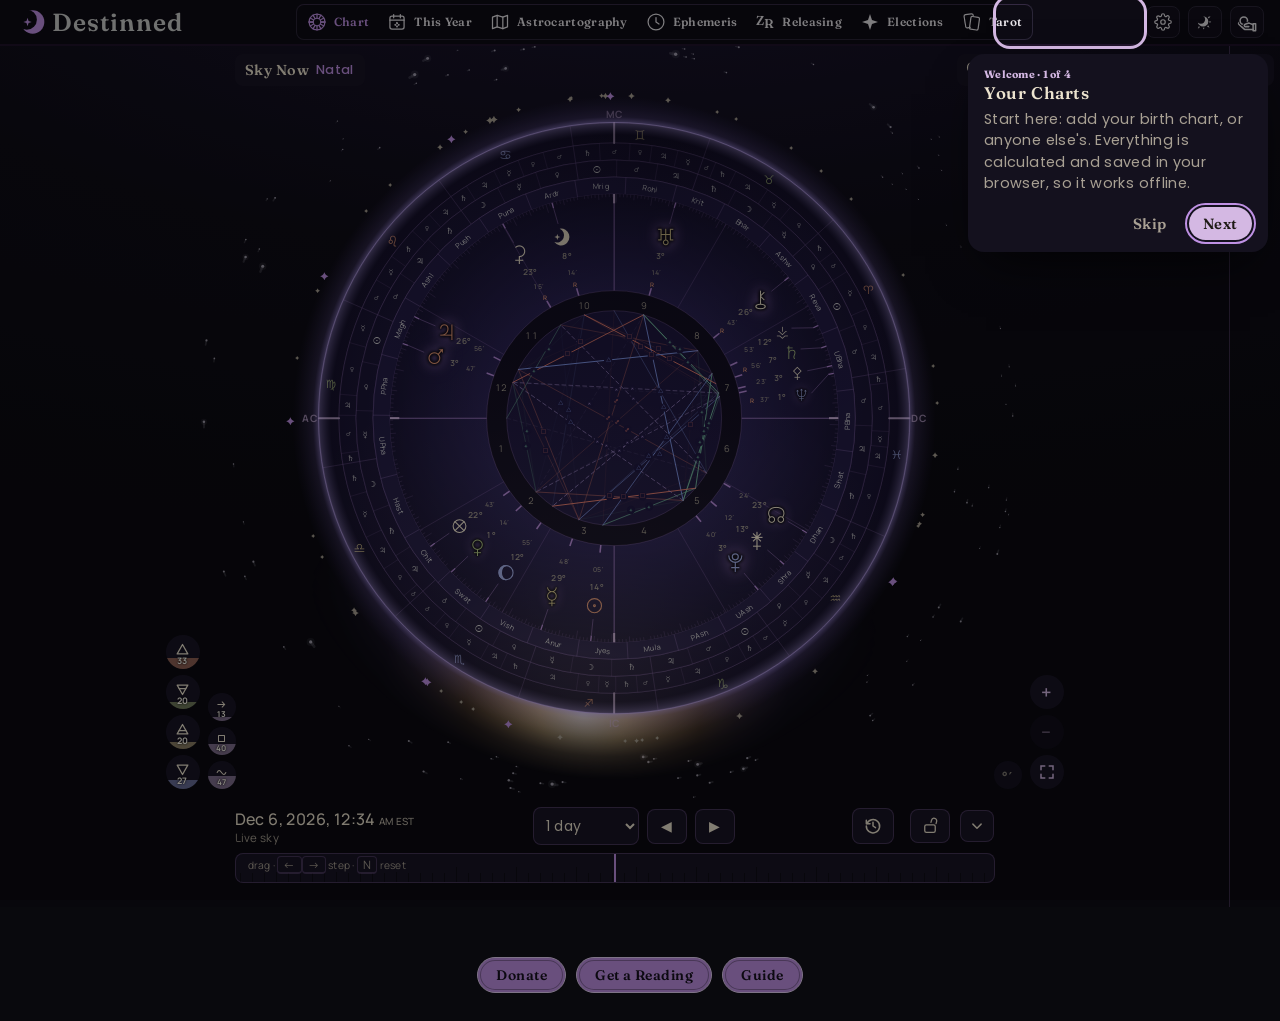
==== index.html @ 6d9aa56d "new new" ====
<!doctype html>
<html lang="en">
<head>
<meta charset="utf-8">
<meta name="viewport" content="width=device-width,initial-scale=1,maximum-scale=1,user-scalable=no,viewport-fit=cover">
<meta name="description" content="Free astrology charts: natal, transits, synastry, returns, astrocartography, ephemeris and Vedic tools, plus personal readings by Dvstin.">
<meta name="robots" content="index,follow,max-image-preview:large">
<link rel="icon" type="image/png" sizes="64x64" href="[data-uri]">
<title>Destinned · The Free Astrology Tool</title>
<script type="application/ld+json">{"@context":"https://schema.org","@graph":[{"@type":"WebSite","@id":"https://destinned.com/#website","url":"https://destinned.com/","name":"Destinned","description":"Free astrology chart software and personal astrology readings."},{"@type":"WebApplication","@id":"https://destinned.com/#app","url":"https://destinned.com/","name":"Destinned","applicationCategory":"LifestyleApplication","operatingSystem":"Any (web browser)","isAccessibleForFree":true,"offers":{"@type":"Offer","price":"0","priceCurrency":"USD"},"description":"Free astrology chart software: natal, transit, synastry, progressed, solar and lunar return, composite and draconic charts; Western, North Indian and South Indian chart styles; astrocartography maps with local space and parans; ephemeris and aspect search; zodiacal releasing; Vedic chara karakas, divisional charts (D1–D60), yogas and doshas; and a tarot spread.","featureList":["Natal, transit, synastry and progressed charts","Solar and lunar returns, composite and draconic charts","Western, North Indian and South Indian chart styles","Astrocartography maps with parans and local space lines","Ephemeris and exact aspect search","Zodiacal releasing timelines","Vedic chara karakas, divisional charts, yogas and doshas","Celtic Cross and Zodiac tarot spreads"]},{"@type":"Person","@id":"https://destinned.com/#dvstin","name":"Dvstin","jobTitle":"Astrologer"},{"@type":"Service","serviceType":"Astrology reading","provider":{"@id":"https://destinned.com/#dvstin"},"name":"Personal astrology readings by Dvstin","url":"https://destinned.com/readings/","description":"Personally written astrology readings, interpreted by hand without AI.","hasOfferCatalog":{"@type":"OfferCatalog","name":"Readings","itemListElement":[{"@type":"Offer","price":"108","priceCurrency":"USD","itemOffered":{"@type":"Service","name":"Natal chart reading","description":"A written reading of your birth chart: temperament and motivations, strengths, relationships, work and direction, and upcoming timing themes."}},{"@type":"Offer","price":"49","priceCurrency":"USD","itemOffered":{"@type":"Service","name":"Astrocartography reading","description":"Where your planetary lines fall around the world and what they mean for places you have lived, are considering or want to visit."}},{"@type":"Offer","price":"49","priceCurrency":"USD","itemOffered":{"@type":"Service","name":"Palmistry reading","description":"A reading of your hands from photos of both palms."}},{"@type":"Offer","price":"19","priceCurrency":"USD","itemOffered":{"@type":"Service","name":"Ask a question","description":"One focused question answered from your chart."}}]}}]}</script>
<link rel="stylesheet" href="fonts/fonts.css">
<link rel="apple-touch-icon" href="icons/apple-touch-icon.png">
<link rel="icon" type="image/png" sizes="192x192" href="icons/favicon-192.png">
<link rel="manifest" href="manifest.webmanifest">
<meta property="og:type" content="website">
<meta property="og:site_name" content="Destinned">
<meta property="og:title" content="Destinned · The Free Astrology Tool">
<meta property="og:description" content="Free astrology charts: natal, transits, synastry, returns, astrocartography, ephemeris and Vedic tools, plus personal readings by Dvstin.">
<meta property="og:image" content="https://destinned.com/og-image.png">
<meta property="og:image:width" content="1200">
<meta property="og:image:height" content="630">
<meta property="og:image:alt" content="Destinned astrology chart wheel">
<meta property="og:url" content="https://destinned.com/">
<meta name="twitter:card" content="summary_large_image">
<meta name="twitter:title" content="Destinned · The Free Astrology Tool">
<meta name="twitter:description" content="Free astrology charts: natal, transits, synastry, returns, astrocartography, ephemeris and Vedic tools, plus personal readings by Dvstin.">
<meta name="twitter:image" content="https://destinned.com/og-image.png">
<link rel="canonical" href="https://destinned.com/">
<link rel="preload" href="fonts/poppins-700.woff" as="font" type="font/woff" crossorigin>
<link rel="preload" href="fonts/manrope.woff" as="font" type="font/woff" crossorigin>
<link rel="preload" href="fonts/fraunces.woff" as="font" type="font/woff" crossorigin>
<link rel="preload" href="fonts/poppins-400.woff" as="font" type="font/woff" crossorigin>
<meta name="theme-color" content="#0d0b14"><script>try{var _s=JSON.parse(localStorage.getItem('orrery.settings')||'{}'),_k=_s.theme,_d=document.documentElement;_k=(_k==='atlaslight'||_k==='paper'||_k==='pastel')?'atlaslight':'atlas';_d.dataset.theme=_k==='atlaslight'?'paper':'orrery';_d.dataset.skin=_k}catch(e){}</script>
<meta name="apple-mobile-web-app-capable" content="yes">
<meta name="mobile-web-app-capable" content="yes">
<meta name="apple-mobile-web-app-status-bar-style" content="black-translucent">
<meta name="apple-mobile-web-app-title" content="Destinned">
<style>
@font-face{font-family:"OrreryGlyph";src:url([data-uri]) format("woff");font-weight:100 900;font-display:block}

/* Layout: app shell — top bar, wheel + time dial on the left, tabbed tables on the right; chart library slides in as a drawer */
/* Palette and type from the earlier Destinned site: charcoal, lilac, plum top bar, starfield; dark only by design */
:root{
  --bg:#242525; --bg-deep:#161616; --panel:#1a1b1b; --raised:#212324; --line:#151616; --fg:#cdcecd; --muted:#a5a7a8; --accent:#bf91e4; --accent-dim:#6c3e8f; --accent-ink:#28282a; --lilac:#d4b8e3;
  --bar:#5e367f; --bar-dark:#4f2e6e; --bar-gradient:linear-gradient(160deg,#4f2e6e,#202121);
  --fire:#f796be; --earth:#9fd393; --air:#8cb3f6; --water:#b28df6; --hard:#ffb4b4; --soft:#9fd8c4; --minor:#d4b8e3; --asp-hard:#ff5c72; --asp-soft:#3fe0b0; --asp-tri:#5ea8ff; --asp-minor:#c99bff; --asp-conj:#ffd36b; --w-zodiac:#241e2e; --w-terms:#2f243e; --w-decans:#292235; --w-naks:#312642; --w-inner:#1b1921; --w-house:#211b29; --w-line:#3a3049; --w-grey:var(--panel); --w-p1:#2f243e; --w-p2:#241d2e; --asp-field:var(--w-grey); --outer-band:#201927; --outer-line:#584275; --outer-fg:#e5cff6; --outer-tick:#cb9deb;
  --display:"Poppins",system-ui,-apple-system,"Segoe UI",sans-serif; --ui:system-ui,-apple-system,"Segoe UI",sans-serif; --mono:"Manrope","Avenir Next","Segoe UI",system-ui,sans-serif;
  --sym:"OrreryGlyph","Segoe UI Symbol","Apple Symbols","Noto Sans Symbols","Noto Sans Symbols 2","DejaVu Sans",sans-serif;
  color-scheme:dark; --wwhite:#fff;
}
*{box-sizing:border-box}
[hidden]{display:none!important}
html,body{height:100%}
.starfield{position:fixed;inset:0;z-index:-1;pointer-events:none;will-change:transform;contain:strict;background-image:radial-gradient(1.2px 1.2px at 12% 18%,rgba(255,255,255,.7),transparent),radial-gradient(1px 1px at 34% 72%,rgba(191,145,228,.7),transparent),radial-gradient(1.5px 1.5px at 58% 28%,rgba(255,255,255,.6),transparent),radial-gradient(1px 1px at 81% 64%,rgba(255,255,255,.5),transparent),radial-gradient(1.2px 1.2px at 92% 12%,rgba(191,145,228,.7),transparent),radial-gradient(1px 1px at 7% 88%,rgba(255,255,255,.5),transparent),radial-gradient(1px 1px at 46% 50%,rgba(255,255,255,.4),transparent),radial-gradient(1px 1px at 8% 11%,rgba(255,255,255,0.46),transparent),radial-gradient(1.6px 1.6px at 76% 9%,rgba(191,145,228,0.34),transparent),radial-gradient(1.1px 1.1px at 57% 55%,rgba(255,255,255,0.31),transparent),radial-gradient(0.8px 0.8px at 56% 9%,rgba(255,255,255,0.34),transparent),radial-gradient(1.6px 1.6px at 30% 82%,rgba(191,145,228,0.35),transparent),radial-gradient(1.3px 1.3px at 75% 76%,rgba(191,145,228,0.68),transparent),radial-gradient(1px 1px at 7% 73%,rgba(255,255,255,0.69),transparent),radial-gradient(1.6px 1.6px at 20% 71%,rgba(255,255,255,0.42),transparent),radial-gradient(0.8px 0.8px at 89% 25%,rgba(191,145,228,0.42),transparent),radial-gradient(0.8px 0.8px at 26% 49%,rgba(191,145,228,0.53),transparent),radial-gradient(0.8px 0.8px at 74% 9%,rgba(191,145,228,0.58),transparent),radial-gradient(1.1px 1.1px at 70% 56%,rgba(255,255,255,0.5),transparent),radial-gradient(1.6px 1.6px at 60% 48%,rgba(255,255,255,0.49),transparent),radial-gradient(1px 1px at 91% 33%,rgba(255,255,255,0.62),transparent),radial-gradient(0.8px 0.8px at 65% 45%,rgba(191,145,228,0.42),transparent),radial-gradient(1.3px 1.3px at 11% 17%,rgba(191,145,228,0.42),transparent),radial-gradient(1.1px 1.1px at 45% 21%,rgba(191,145,228,0.37),transparent),radial-gradient(1px 1px at 87% 11%,rgba(191,145,228,0.32),transparent);
  background-size:420px 420px,420px 420px,420px 420px,420px 420px,420px 420px,420px 420px,610px 610px,350px 350px,470px 470px,530px 530px,690px 690px,770px 770px,350px 350px,470px 470px,530px 530px,690px 690px,770px 770px,350px 350px,470px 470px,530px 530px,690px 690px,770px 770px,350px 350px,470px 470px,530px 530px}
body{background-color:var(--bg);color:var(--fg);font:400 14px/1.5 var(--ui);margin:0;}
button,select,input{font:inherit;color:inherit}
button{cursor:pointer}
:focus-visible{outline:2px solid var(--accent);outline-offset:2px}
.sym{font-family:var(--sym);font-variant-emoji:text}
.mono{font-family:var(--mono);font-variant-numeric:tabular-nums}
.muted{color:var(--muted)}

/* top bar */
.top{position:sticky;top:env(safe-area-inset-top,0px);z-index:20;display:flex;align-items:center;gap:8px;flex-wrap:wrap;padding:10px 16px;background:var(--bar-gradient);border-bottom:0;color:#e6e3e8}
.top .chip,.top .iconbtn,.top .seg{background:rgba(0,0,0,.18);border:0}
.top .seg{gap:2px;padding:2px}
.top .seg button{border-right:0;border-radius:6px}
#wheel text,.mono,td,.when,.zd{font-variant-numeric:tabular-nums lining-nums}
.top .seg button{color:#e6e3e8;border-right-color:rgba(255,255,255,.18);font-family:var(--display);font-weight:600;font-size:.74rem;letter-spacing:.03em;padding:7px 8px}
.top .seg button[aria-pressed="true"]{background:var(--lilac);color:var(--accent-ink)}
.top .note{color:#e6e3e8;opacity:.8}
.brand{font:800 1.3rem var(--display);letter-spacing:.06em;text-transform:uppercase;color:#cdcecd;margin-right:6px;display:flex;align-items:center;gap:9px}
.brand svg{width:31px;height:28px;flex:none}
.chip{display:inline-flex;align-items:center;gap:8px;border:1px solid var(--line);background:var(--raised);border-radius:8px;padding:7px 12px;max-width:100%}
.chip strong{white-space:nowrap;overflow:hidden;text-overflow:ellipsis;max-width:16ch}
.seg{display:flex;flex-wrap:nowrap;overflow-x:auto;max-width:100%;border:1px solid var(--line);border-radius:8px}
.seg button{white-space:nowrap;flex:none;background:transparent;border:0;padding:7px 9px;color:var(--muted);border-right:1px solid var(--line)}
.seg button:last-child{border-right:0}
.seg button[aria-pressed="true"]{background:var(--accent);color:var(--accent-ink);font-weight:600}
.top .grow{flex:1}
.iconbtn{background:transparent;border:1px solid var(--line);border-radius:8px;padding:7px 10px;color:var(--fg)}
.iconbtn:hover,.chip:hover{border-color:var(--muted)}
select.inline{background:var(--raised);border:1px solid var(--line);border-radius:8px;padding:7px 8px}

/* main */
.main{display:grid;grid-template-columns:minmax(0,1.15fr) minmax(0,1fr);gap:0;min-height:calc(100% - 60px)}
.stage{background:rgba(26,27,28,.35);padding:16px;display:grid;gap:12px;align-content:start;border-right:1px solid var(--line);min-width:0}
.wheelwrap{width:100%;max-width:760px;margin-inline:auto;aspect-ratio:1;position:relative}
#wheel{width:100%;height:100%;display:block;touch-action:pan-y}
#wheel.zoomed{touch-action:none;cursor:grab}#wheel.panning{cursor:grabbing}
.wzoom{position:absolute;right:4px;bottom:4px;display:flex;flex-direction:column;gap:6px;z-index:2}
.wzoom button{width:34px;height:34px;border-radius:50%;border:0;background:var(--w-p1);color:var(--lilac,#d4b8e3);font:600 1.15rem/1 var(--mono);display:grid;place-items:center;cursor:pointer;backdrop-filter:blur(4px);box-shadow:0 2px 8px rgba(0,0,0,.35)}
.wzoom button:hover{filter:brightness(1.25);color:#fff}
@media (max-width:860px){.wzoom button{width:40px;height:40px;font-size:1.3rem}}
.dial{max-width:760px;width:100%;margin-inline:auto;display:grid;gap:8px}
.dial-top{display:flex;align-items:center;gap:8px;flex-wrap:wrap}
.when{font:500 1rem var(--mono);margin-right:auto}
.when small{display:block;font:.72rem var(--mono);color:var(--muted)}
.jog{position:relative;height:48px;border:1px solid var(--line);border-radius:8px;background:var(--raised);overflow:hidden;cursor:ew-resize;touch-action:none;user-select:none}
.jog .ticks{position:absolute;inset:0 -200px;background:repeating-linear-gradient(90deg,color-mix(in srgb,var(--muted-line,var(--muted)) 45%,transparent) 0 1px,transparent 1px 12px),repeating-linear-gradient(90deg,var(--muted) 0 1px,transparent 1px 60px);background-size:auto 26%,auto 46%;background-repeat:repeat-x;background-position:0 100%,0 100%}
.jog::after{content:"";position:absolute;left:50%;top:0;bottom:0;width:2px;background:var(--accent);transform:translateX(-1px)}
.jog .hint{position:absolute;left:8px;top:5px;line-height:1.3;padding:0 4px;border-radius:4px;background:var(--raised);font:.7rem var(--mono);color:var(--muted);pointer-events:none}
.badge{font:500 .7rem var(--mono);letter-spacing:.06em;text-transform:uppercase;border:1px solid var(--accent);color:var(--accent);padding:2px 8px;border-radius:999px}
.note{font-size:.82rem;color:var(--muted)}

/* side panel */
.side{display:grid;grid-template-rows:auto 1fr;min-width:0}
.tabs{display:flex;gap:2px;padding:10px 16px 0;border-bottom:1px solid var(--line);overflow-x:auto}
.tabs button{font-family:var(--display);font-size:.78rem;letter-spacing:.06em;text-transform:uppercase;background:none;border:0;border-bottom:2px solid transparent;padding:8px 12px;color:var(--muted);font-weight:600;white-space:nowrap}
.tabs button[aria-selected="true"]{color:var(--fg);border-bottom-color:var(--accent)}
.pane{padding:16px;overflow:auto;min-width:0}
table{border-collapse:collapse;width:100%}
th{font:600 .7rem var(--ui);letter-spacing:.08em;text-transform:uppercase;color:var(--muted);text-align:left;padding:6px 8px;border-bottom:1px solid var(--line)}
td{padding:6px 8px;border-bottom:1px solid color-mix(in srgb,var(--line) 60%,transparent);font-variant-numeric:tabular-nums;white-space:nowrap}
td.g{font-family:var(--sym);font-size:1.1rem;width:1.8em;text-align:center}
.tblwrap{overflow-x:auto}
.rx{color:var(--fire);font-family:var(--mono);font-size:.8rem}
.dig{font:.72rem var(--mono);padding:1px 6px;border-radius:4px;border:1px solid var(--line)}
.dig.dom,.dig.exalt{color:var(--soft);border-color:var(--soft)}
.dig.det,.dig.fall{color:var(--hard);border-color:var(--hard)}
h3.sub{font:600 .72rem var(--display);letter-spacing:.14em;text-transform:uppercase;color:var(--accent);margin:18px 0 8px}
h3.sub:first-child{margin-top:0}
.grid{border-collapse:separate;border-spacing:2px;width:auto}
.grid td,.grid th{border:0;padding:0;width:34px;height:34px;text-align:center;vertical-align:middle;font-size:.95rem}
.grid th{font-family:var(--sym);font-size:1.05rem;text-transform:none;letter-spacing:0;color:var(--fg)}
.grid td.cell{background:var(--raised);border-radius:4px;line-height:1;box-shadow:inset 0 0 0 1px color-mix(in srgb,var(--line) 70%,transparent)}
.grid td.gc,.grid td.diag{box-shadow:inset 0 0 0 1px color-mix(in srgb,var(--line) 55%,transparent);border-radius:4px}
.grid td.cell span{display:block;font-family:var(--sym)}
.grid td.cell small{display:block;font:.58rem var(--mono);color:var(--muted);margin-top:2px}
.grid td.diag{font-family:var(--sym);color:var(--muted)}
.hard{color:var(--asp-hard)} .soft{color:var(--asp-soft)} .tri{color:var(--asp-tri)} .minr{color:var(--asp-minor)} .conj{color:var(--asp-conj)}

/* ZR */
.zr{display:grid;gap:4px}
.zrow{display:grid;grid-template-columns:2.2em 1fr auto;gap:10px;align-items:center;padding:7px 10px;border-radius:6px;border:1px solid transparent;background:none;text-align:left;width:100%}
.zrow:hover{border-color:var(--line)}
.zrow.now{border-color:var(--accent);background:color-mix(in srgb,var(--accent) 9%,transparent)}
.zrow .zs{font-family:var(--sym);font-size:1.2rem;text-align:center}
.zrow .zd{font:.8rem var(--mono);color:var(--muted)}
.pk{font:.68rem var(--mono);letter-spacing:.06em;text-transform:uppercase;padding:1px 6px;border-radius:4px;margin-left:6px}
.pk.major{background:var(--accent);color:var(--accent-ink)} .pk.minor{border:1px solid var(--accent);color:var(--accent)}
.pk.lb{border:1px solid var(--hard);color:var(--hard)}
.zsub{margin:2px 0 8px 2.6em;display:grid;gap:2px;border-left:1px solid var(--line);padding-left:10px}
.zsub .zrow{padding:4px 8px}
.zsub .zs{font-size:1rem}

/* drawer & dialogs */
.scrim{position:fixed;inset:0;background:rgba(0,0,0,.45);z-index:40}
.drawer{position:fixed;top:0;left:0;bottom:0;width:min(420px,100%);background:var(--bg-deep);border-right:1px solid var(--line);z-index:41;display:grid;grid-template-rows:auto auto 1fr auto;padding-top:env(safe-area-inset-top,0px);padding-bottom:env(safe-area-inset-bottom,0px)}
.dhead{display:flex;align-items:center;gap:10px;padding:14px 16px;border-bottom:1px solid var(--line)}
.dhead h2{font:700 1.15rem var(--display);text-transform:uppercase;letter-spacing:.06em;margin:0;margin-right:auto}
.dtools{display:grid;gap:8px;padding:12px 16px;border-bottom:1px solid var(--line)}
.dtools .row{display:flex;gap:8px}
.list{overflow:auto;padding:8px}
.item{display:grid;grid-template-columns:auto 1fr auto auto auto;gap:10px;align-items:center;padding:9px 10px;border-radius:8px;cursor:pointer;border:1px solid transparent}
.item:hover{background:var(--raised)}
.item.active{border-color:var(--accent)}
.item .nm{font-weight:600;overflow:hidden;text-overflow:ellipsis;white-space:nowrap}
.item .meta{font:.75rem var(--mono);color:var(--muted)}
.star{background:none;border:0;font-size:1.05rem;color:var(--muted);padding:2px 4px}
.star[aria-pressed="true"]{color:var(--accent)}
.folder{font:600 .68rem var(--ui);letter-spacing:.1em;text-transform:uppercase;color:var(--muted);padding:12px 10px 4px}
.dfoot{display:flex;gap:8px;flex-wrap:wrap;padding:12px 16px;border-top:1px solid var(--line)}
.btn{background:var(--accent);color:var(--accent-ink);border:2px solid var(--accent);border-radius:999px;padding:8px 18px;font:700 .76rem var(--display);letter-spacing:.08em;text-transform:uppercase}
.btn:hover{background:var(--lilac);border-color:var(--lilac)}
.btn.ghost{background:transparent;color:var(--accent);border:2px solid var(--accent-dim)}
.btn.danger{background:transparent;border:2px solid var(--hard);color:var(--hard)}
input.f,select.f,textarea.f{width:100%;background:var(--bg);color:var(--fg);border:1px solid var(--line);border-radius:7px;padding:8px 10px;font:inherit}
.f::placeholder{color:var(--muted);opacity:.85}
.f:focus{outline:none;border-color:var(--accent);box-shadow:0 0 0 2px color-mix(in srgb,var(--accent) 25%,transparent)}
.orb input[type=number]{background:var(--bg);color:var(--fg);border:1px solid var(--line)}
.modal{position:fixed;z-index:42;left:50%;top:50%;transform:translate(-50%,-50%);width:min(560px,calc(100% - 32px));max-height:calc(100% - 40px);overflow:auto;background:var(--panel);border:2px solid var(--accent-dim);border-radius:22px;padding:20px;display:grid;gap:14px}
.modal h2{font:700 1.2rem var(--display);text-transform:uppercase;letter-spacing:.06em;margin:0}
.fgrid{display:grid;grid-template-columns:1fr 1fr;gap:12px}
.fgrid .full{grid-column:1/-1}
label.l{display:grid;gap:5px;font-size:.8rem;color:var(--muted)}
.chk{display:flex;align-items:center;gap:8px;font-size:.85rem}
.err{color:var(--hard);font-size:.85rem}
.setgrid{display:grid;grid-template-columns:repeat(auto-fill,minmax(150px,1fr));gap:8px 14px}
.orb{display:grid;grid-template-columns:auto 1fr 3.4em;gap:8px;align-items:center;font-size:.85rem}
.orb input[type=number]{width:100%;background:var(--bg);border:1px solid var(--line);border-radius:6px;padding:4px 6px}
.toast{position:fixed;bottom:calc(16px + env(safe-area-inset-bottom,0px));left:50%;transform:translateX(-50%);background:var(--raised);border:1px solid var(--line);border-radius:8px;padding:9px 14px;z-index:60;font-size:.9rem}
.layers{position:fixed;z-index:30;right:16px;top:calc(env(safe-area-inset-top,0px) + 64px);width:min(320px,calc(100% - 32px));background:var(--panel);border:2px solid var(--accent-dim);border-radius:18px;padding:12px;display:grid;gap:4px;box-shadow:0 18px 40px -18px rgba(0,0,0,.6)}
.layer{display:grid;grid-template-columns:auto 1fr;gap:2px 10px;align-items:center;padding:8px 10px;border-radius:10px;cursor:pointer}
.layer:hover{background:var(--raised)}
.layer input{grid-row:span 2;width:18px;height:18px;accent-color:var(--accent)}
.layer b{font:600 .8rem var(--display);letter-spacing:.04em}
.layer small{color:var(--muted);font-size:.78rem}
.place{position:relative}
.sugg{position:absolute;left:0;right:0;top:100%;margin:4px 0 0;padding:4px;list-style:none;background:var(--bg-deep);border:1px solid var(--line);border-radius:10px;z-index:5;max-height:280px;overflow:auto}
.sugg li{padding:8px 10px;border-radius:7px;cursor:pointer;display:flex;justify-content:space-between;gap:12px}
.sugg li[aria-selected="true"],.sugg li:hover{background:var(--raised)}
.sugg li span{color:var(--muted);font-size:.8rem;text-align:right}
.picked{font:.8rem var(--mono);color:var(--muted)}
.row3{display:grid;grid-template-columns:1.4fr .7fr 1fr;gap:8px}
.row3t{display:grid;grid-template-columns:1fr 1fr 1fr;gap:8px}
.linkbtn{background:none;border:0;padding:0;color:var(--accent);text-decoration:underline;text-underline-offset:3px;font-size:.82rem;justify-self:start}
.eph{display:grid;grid-template-columns:minmax(280px,360px) minmax(0,1fr);min-height:calc(100% - 60px)}
.eph-side{padding:16px;border-right:1px solid var(--line);display:grid;gap:14px;align-content:start;background:rgba(26,27,28,.35);min-width:0}
.eph-main{padding:16px;min-width:0;display:grid;gap:12px;align-content:start}
.eph-head{display:flex;justify-content:space-between;align-items:flex-start;gap:12px;flex-wrap:wrap}
.eph-head h2{font:700 1.1rem var(--display);text-transform:uppercase;letter-spacing:.06em;margin:0}
.eph-out{overflow:auto;max-height:calc(100vh - 170px);border:1px solid var(--line);border-radius:14px;background:var(--panel)}
.eph-out table th{position:sticky;top:0;background:var(--panel);z-index:1}
.eph-out tr.ev{cursor:pointer}
.eph-out tr.ev:hover td{background:var(--raised)}
.eph-out .empty{padding:28px;color:var(--muted)}
.chips{display:flex;flex-wrap:wrap;gap:6px}
.chips label{display:inline-flex;align-items:center;gap:5px;border:1px solid var(--line);border-radius:999px;padding:4px 10px;cursor:pointer;font-size:.85rem}
.chips label:has(input:checked){border-color:var(--accent);background:color-mix(in srgb,var(--accent) 14%,transparent)}
input[type=checkbox],input[type=radio]{accent-color:var(--accent)}
.chips input{accent-color:var(--accent);margin:0}
.chips .sym{font-size:1rem}
.efield{display:grid;gap:6px}
.efield>span{font-size:.8rem;color:var(--muted)}
.two{display:grid;grid-template-columns:1fr 1fr;gap:8px}
td.cellpos{font-family:var(--mono);font-size:.82rem}
@media (max-width:860px){.eph{grid-template-columns:1fr}.eph-side{border-right:0;border-bottom:1px solid var(--line)}.eph-out{max-height:none}}
.menuwrap{position:relative}
#modeBtn{color:#e6e3e8;gap:8px}
#tLoc button{padding:6px 10px;font-size:.8rem}
#modeBtn strong{font:600 .8rem var(--display);letter-spacing:.03em}
.menu{position:absolute;left:0;top:calc(100% + 6px);z-index:30;min-width:220px;background:var(--panel);border:2px solid var(--accent-dim);border-radius:16px;padding:6px;display:grid;gap:2px;box-shadow:0 18px 40px -18px rgba(0,0,0,.6)}
.menu button{display:flex;justify-content:space-between;align-items:center;gap:16px;background:none;border:0;border-radius:10px;padding:9px 12px;color:var(--fg);font:500 .85rem var(--display);text-align:left}
.menu button:hover,.menu button:focus-visible{background:var(--raised);outline:none}
.menu button[aria-checked="true"]{background:var(--lilac);color:var(--accent-ink)}
.menu button[aria-checked="true"] .hit{cursor:pointer}
#wheel .hit:hover{fill:rgba(191,145,228,.07)}
#wheel line.hit:hover{stroke:rgba(255,255,255,.12);fill:none}
.clk{cursor:pointer}
tr.clk:hover td,td.clk:hover{background:var(--raised)}
.info{position:fixed;z-index:35;width:min(340px,calc(100% - 24px));max-height:min(70vh,560px);overflow:auto;background:var(--panel);border:2px solid var(--accent-dim);border-radius:18px;padding:16px 16px 14px;box-shadow:0 22px 50px -20px rgba(0,0,0,.7);display:grid;gap:10px}
.info .infox{position:absolute;right:10px;top:10px;padding:2px 8px;border:0;background:var(--raised)}
.info h4{margin:0;padding-right:36px;font:700 1rem var(--display);letter-spacing:.03em;display:flex;align-items:baseline;gap:10px}
.info h4 .big{font-family:var(--sym);font-size:1.7rem;font-weight:400;line-height:1}
.info .kicker{font:600 .68rem var(--display);letter-spacing:.14em;text-transform:uppercase;color:var(--accent);margin:0}
.info dl{display:grid;grid-template-columns:auto 1fr;gap:5px 14px;margin:0;font-size:.88rem}
.info dt{color:var(--muted)}
.info dd{margin:0;font-variant-numeric:tabular-nums}
.info .il{font:600 .68rem var(--display);letter-spacing:.12em;text-transform:uppercase;color:var(--muted);margin:4px 0 0}
.info ul{margin:0;padding:0;list-style:none;display:grid;gap:3px;font-size:.86rem}
.info p{margin:0;font-size:.86rem;color:var(--muted)}
.info p.interp{color:var(--fg);line-height:1.55;font-size:.9rem}
@media (max-width:600px){.info{left:12px!important;right:12px;top:auto!important;bottom:calc(12px + env(safe-area-inset-bottom,0px));width:auto}}
.icobtn{display:inline-grid;place-items:center;width:38px;height:36px;padding:0;color:#e6e3e8}
.icobtn .ico{width:21px;height:21px;fill:none;stroke:currentColor;stroke-width:1.6;stroke-linecap:round;stroke-linejoin:round}
#openLayers .ico circle{fill:currentColor;fill-opacity:.14}
.icobtn[aria-expanded="true"]{background:var(--lilac)!important;color:var(--accent-ink)}
.plg{width:1.05em;height:1.05em;vertical-align:-.17em;fill:none;stroke:currentColor;stroke-width:1.7;stroke-linecap:round}
.plg.filled{fill:currentColor;stroke:none}
.icosm.del:hover,.icosm.del.armed{color:#ff8f9a}
.icosm.del.armed{background:rgba(255,120,135,.14)}
.btn.ghost.delbtn{color:#ff8f9a}
.btn.ghost.delbtn.armed{background:#c9505f;color:#fff}
.chipbtn{border:0;background:var(--raised);color:var(--lilac,#d4b8e3);border-radius:999px;padding:5px 11px;font:500 .78rem var(--body,inherit);cursor:pointer}
.chipbtn:hover{background:#4a3a58;color:#fff}
.aspt tr.dstart td{border-top:1px solid var(--line)}
.aspt tr:not(.dstart) td{border-top-color:transparent}
.aspt tr.xev td:nth-child(3){color:var(--muted)}
.zrbar{width:100%;height:auto;display:block}
.zrnow{display:grid;grid-template-columns:repeat(4,minmax(0,1fr));gap:10px}
.zrcard{background:var(--panel);border-radius:14px;padding:12px 14px;display:grid;gap:4px;box-shadow:none}
.zrcard.peak{box-shadow:0 0 0 1.5px var(--accent)}
.zrc-sign{font:600 1.05rem var(--display);display:flex;align-items:center;gap:6px}
.zrc-sign .zs{font-size:1.5rem;font-weight:300}
.zrsec{background:var(--panel);border-radius:14px;padding:12px 14px;box-shadow:none}
.zrsec .sub{margin-top:0}
.zrrow.now>.zrow{background:color-mix(in srgb,var(--accent) 14%,transparent)}
.zrrow .zrow{cursor:pointer;color:var(--fg)}.zrrow .zrow:disabled{cursor:default;opacity:1}
.zrrow .zrow:hover:not(:disabled){background:var(--raised)}
.zcar{display:inline-block;width:1em;color:var(--muted)}
.pk.lb{background:rgba(255,143,154,.16);color:#ff8f9a}
@media (max-width:860px){.zrnow{grid-template-columns:repeat(2,minmax(0,1fr))}.zrrow .zrow{grid-template-columns:2em 1fr}.zrrow .zd{grid-column:1/-1;font-size:.8rem}}
.top .seg button.vbtn{padding:5px 8px;display:inline-grid;place-items:center}
.vico{width:20px;height:20px;fill:none;stroke:currentColor;stroke-width:1.5;stroke-linecap:round;stroke-linejoin:round;display:block}
.vico circle+circle{stroke-width:1.3}
.brk{display:none}
@media (max-width:600px){
 .top{column-gap:8px;padding-left:12px;padding-right:12px}
 .top .seg button.vbtn{padding:5px 6px}
 .top .grow{display:none}#openSettings{margin-left:auto}.top .brand{margin-right:0}
 .chartbar #modeBtn .note{display:none}
 .chartbar #openLib{flex:1 1 0;min-width:96px;max-width:max-content;overflow:hidden}
 .chartbar #chartName{min-width:0;overflow:hidden;text-overflow:ellipsis;white-space:nowrap;display:block}
 .chartbar .grow{display:none}.chartbar #openLayers{margin-left:auto}
}
@media (max-width:380px){.top .brand{font-size:1.05rem}.top .brand svg{width:22px}}
@media (max-width:860px){#zrView .eph-main{order:-1}#zrView .eph-side{border-bottom:0;border-top:1px solid var(--line)}}
.wzoom button:disabled{opacity:.45;cursor:default}
.mapwrap .wzoom{right:10px;bottom:auto;top:10px}
@media (max-width:600px){.mapwrap:not(.fs) .wzoom{flex-direction:row;top:8px;right:8px;gap:6px}.mapwrap:not(.fs) .wzoom button{width:34px;height:34px;font-size:1.1rem}}
.chartbar{display:flex;align-items:center;gap:8px;flex-wrap:wrap;max-width:760px;width:100%;margin-inline:auto}
.chartbar .grow{display:none}
#styleSeg{margin-left:auto}.chartbar #openLayers{margin-left:auto}#styleSeg:not([hidden])~#openLayers{margin-left:2px}
.dial-top #back,.dial-top #fwd{min-width:74px;display:inline-grid;place-items:center}
.dial-top #reset{margin-left:auto}
@media (max-width:420px){.dial-top #back,.dial-top #fwd{min-width:44px!important;padding-left:6px;padding-right:6px}
@media (max-width:360px){.dial-top{gap:6px!important}.dial-top #back,.dial-top #fwd{min-width:40px!important;padding-left:4px;padding-right:4px}.dial-top select{min-width:0;width:84px;padding-right:22px}.dial-top #wLock{margin-left:0!important}.dial-top #reset,.dial-top #wLock{width:38px;min-width:38px;padding-left:0;padding-right:0}}
 #styleSeg{position:relative;overflow:visible}#styleSeg>[data-cs][aria-pressed="false"]{display:none}
 #styleSeg>[data-cs][aria-pressed="true"]{display:inline-flex;align-items:center;gap:2px}#styleSeg>[data-cs][aria-pressed="true"]::after{content:"▾";font-size:.7rem;line-height:1}
 .csmenu{left:auto;right:0;min-width:190px}.csmenu .csmi{display:flex;align-items:center;gap:10px}.csmenu .vico{width:20px;height:20px;fill:none;stroke:currentColor;stroke-width:1.6}
 .csmenu button[aria-checked="true"]{background:var(--lilac);color:var(--accent-ink)}}
@media (max-width:1300px) and (min-width:981px){.dial-top #back,.dial-top #fwd{min-width:52px}.dial-top #wLock{margin-left:4px}}.dial-top #wLock{margin-left:8px}
.chartbar .chip,.chartbar .iconbtn{background:var(--raised);border:0;color:var(--fg)}
.chartbar .chip:hover,.chartbar .iconbtn:hover{background:color-mix(in srgb,var(--accent) 16%,var(--raised))}
.chartbar #modeBtn{color:var(--fg)}
.chartbar .icobtn{color:var(--fg)}
.chartbar .icobtn[aria-expanded="true"]{background:var(--lilac)!important;color:var(--accent-ink)}
.top .seg button.vbtn{display:inline-flex;align-items:center;gap:7px}
#views{margin-left:18px}.top>.grow{display:none}.top>#openSettings{margin-left:auto}.top>#engineNote:empty{display:none}.top>#engineNote:not(:empty)~#openSettings{margin-left:0}.top>#engineNote{margin-left:auto}#hdrDonate{text-decoration:none}#hdrDonate .ico{width:23px;height:23px;margin:-2px -1px}.top.tight .seg button.vbtn{padding:5px 4px;gap:4px;letter-spacing:.01em}.top.novl .vlbl{display:none}.top.xs{column-gap:5px}.top.xs #views{margin-left:4px}.top.xs .seg button.vbtn{padding:4px 3px}.top.xs>#openSettings,.top.xs>#themeWrap>.icobtn,.top.xs>#hdrDonate{width:30px}.top.xs .icobtn .ico{width:19px;height:19px}
.hlbl{display:none}
@media (min-width:1200px){
 .top>#views{position:static;transform:none}
 .top.nolbl .hlbl{display:none!important}.top.nolbl>#themeWrap>.icobtn,.top.nolbl>#openSettings,.top.nolbl>#hdrDonate{width:34px;padding:0;justify-content:center}
 .top>#themeWrap>.icobtn,.top>#openSettings,.top>#hdrDonate{width:auto;padding:0 13px 0 10px;display:inline-flex;align-items:center;gap:7px}
 .hlbl{display:inline;font-family:var(--display);font-weight:600;font-size:.74rem;letter-spacing:.03em}
}
#openSettings .ico{width:18px;height:18px}#openSettings,#openTheme,#hdrDonate{width:34px;height:32px}#openTheme .ico{width:19px;height:19px}
@media (max-width:820px){.vlbl{display:none}}
@media (max-width:600px){#views{margin-left:10px}.top{column-gap:6px}}
@media (max-width:380px){#views{margin-left:6px}.top .seg button.vbtn{padding:5px 5px}}
.stage.fs{position:fixed;inset:0;z-index:33;background:var(--bg);overflow:hidden;border:0;display:flex;flex-direction:column;align-items:center;justify-content:flex-start;gap:8px;padding:calc(10px + env(safe-area-inset-top,0px)) 10px calc(10px + env(safe-area-inset-bottom,0px));--fsT:0px;--fsB:0px;--fsw:max(200px,min(calc(100vw - 16px),calc(100dvh - var(--fsT) - var(--fsB) - 16px)))}
.stage.fs>.wheelwrap{position:absolute!important;z-index:0;left:calc(50% - var(--fsw)/2);top:calc(var(--fsT) + (100dvh - var(--fsT) - var(--fsB) - var(--fsw))/2);width:var(--fsw)!important;max-width:none!important;margin:0!important}
.stage.fs>.chartbar,.stage.fs>.reloc,.stage.fs>.dial{position:relative;z-index:2;width:fit-content!important;max-width:min(760px,100%)!important;margin:0!important;background:color-mix(in srgb,var(--panel) 78%,transparent);-webkit-backdrop-filter:blur(10px);backdrop-filter:blur(10px);border-radius:14px;padding:8px 10px;box-shadow:none;border:0}
.stage.fs>.dial{margin-top:auto!important;width:min(760px,100%)!important}
.stage.fs>.dial .note:empty{display:none}
.stage.fs>.wheelwrap,.stage.fs #wheel{overflow:visible}
body.wheelfs .layers,body.wheelfs .menu{z-index:36}
.stage.fs .wzoom{position:fixed;right:calc(14px + env(safe-area-inset-right,0px));bottom:auto;top:50%;transform:translateY(-50%)}
@media (max-width:600px){.stage.fs .wzoom{top:calc(env(safe-area-inset-top,0px) + 92px);transform:none}}
@media (max-width:860px) and (min-height:500px){
 .stage.fs .wzoom{top:calc(var(--fsT0,62px) + 6px);left:50%;right:auto;bottom:auto;transform:translateX(-50%);flex-direction:row;align-items:center;gap:8px}
 .stage.fs .wzoom .wlab{flex-direction:row;margin:0 4px 0 0;gap:8px}
 .stage.fs .wheelwrap>.elemmini{top:auto;bottom:calc(var(--fsB0,200px) + 6px);left:50%;transform:translateX(-50%);flex-direction:row;align-items:center;gap:12px}
 .stage.fs .wheelwrap>.elemmini .emcol{flex-direction:row;gap:6px}
 .stage.fs{--fsb:min(44px,calc((100vw - 64px) / 7))}
 .stage.fs .wzoom button,.stage.fs .wzoom .wlab button,.stage.fs .wheelwrap>.elemmini .emc,.stage.fs .wheelwrap>.elemmini .emc.mo{width:var(--fsb);height:var(--fsb)}
 .stage.fs .wzoom button{font-size:1.3rem}.stage.fs .wzoom .wlab button{font-size:1.05rem}.stage.fs .wzoom .wlab button .sym{font-size:1rem}
 .stage.fs .wheelwrap>.elemmini .emc .elg,.stage.fs .wheelwrap>.elemmini .emc.mo .elg{width:calc(var(--fsb) * .36);height:calc(var(--fsb) * .36);margin-top:calc(var(--fsb) * -.18)}
 .stage.fs .wheelwrap>.elemmini .emc span,.stage.fs .wheelwrap>.elemmini .emc.mo span{font-size:calc(var(--fsb) * .21);bottom:calc(var(--fsb) * .1)}
}
.wheelwrap.fs .wzoom{right:calc(14px + env(safe-area-inset-right,0px));bottom:calc(14px + env(safe-area-inset-bottom,0px))}
.mapwrap.fs,#stage>#acgWrap.fs{position:fixed;inset:0;z-index:33;max-width:none!important;width:auto!important;aspect-ratio:auto;border-radius:0;border:0;margin:0}
.mapwrap.fs .wzoom{right:calc(14px + env(safe-area-inset-right,0px));bottom:calc(14px + env(safe-area-inset-bottom,0px))}
body.mapfs{overflow:hidden}
.badge.shiftb{text-transform:none;letter-spacing:0;font:600 .78rem var(--mono);padding:2px 8px;border-radius:999px;vertical-align:2px;white-space:nowrap;color:var(--lilac,#d4b8e3)}
@media (max-width:600px){.dial-top .when{flex-basis:100%;margin-right:0}}
.lockbtn{display:inline-grid;place-items:center;min-width:38px}
.lockbtn svg{width:18px;height:18px;fill:none;stroke:currentColor;stroke-width:1.7;stroke-linecap:round;stroke-linejoin:round}
.lockbtn .shk{transition:transform .15s}
.lockbtn[aria-pressed="false"] .shk{transform:translate(4.6px,-1.6px) rotate(14deg);transform-origin:15.5px 10.5px}
.lockbtn[aria-pressed="true"]{background:var(--lilac);color:var(--accent-ink);border-color:transparent}
.psec>summary{list-style:none;cursor:pointer;display:flex;align-items:center;gap:10px;user-select:none;background:var(--w-p1);border-radius:10px;padding:10px 14px;box-shadow:0 2px 8px -2px rgba(0,0,0,.35);transition:filter .15s}
.psec>summary:hover{filter:brightness(1.18)}.psec>summary:focus-visible{outline:2px solid var(--lilac);outline-offset:2px}
.psec[open]>summary{margin-bottom:10px}
html[data-theme="paper"] .psec>summary,
html[data-theme="pastel"] .psec>summary{box-shadow:0 1px 4px rgba(0,0,0,.15)}html[data-theme="oled"] .psec>summary,html[data-theme="retro"] .psec>summary{box-shadow:0 0 0 1px #2a2a2a}
.psec>summary::-webkit-details-marker{display:none}
.psec>summary::before{content:'';width:13px;height:13px;flex:none;margin:0 1px 0 0;background:var(--lilac);-webkit-mask:url("data:image/svg+xml,%3Csvg xmlns='http://www.w3.org/2000/svg' viewBox='6 8.4 7.2 7.2'%3E%3Cpath d='M9.6 8.4 L10.5 11.1 L13.2 12 L10.5 12.9 L9.6 15.6 L8.7 12.9 L6 12 L8.7 11.1 Z'/%3E%3C/svg%3E") center/contain no-repeat;mask:url("data:image/svg+xml,%3Csvg xmlns='http://www.w3.org/2000/svg' viewBox='6 8.4 7.2 7.2'%3E%3Cpath d='M9.6 8.4 L10.5 11.1 L13.2 12 L10.5 12.9 L9.6 15.6 L8.7 12.9 L6 12 L8.7 11.1 Z'/%3E%3C/svg%3E") center/contain no-repeat;transition:transform .25s ease}
.psec[open]>summary::before{transform:rotate(45deg)}
.psec>summary:hover::before{transform:rotate(45deg)}.psec[open]>summary:hover::before{transform:rotate(90deg)}
.sidetog:hover svg{transform:rotate(45deg)}.main.sidecol .sidetog:hover svg{transform:rotate(90deg)}
.psec>summary h3{margin:0}.psec>summary:hover h3{color:var(--fg)}
.psec{margin:10px 0 4px}
.sidehead{display:flex;align-items:stretch;border-bottom:1px solid var(--line);min-width:0}
.sidehead .tabs{flex:1;border-bottom:0;min-width:0}
.sidetog{display:none;flex:none;align-self:center;width:32px;height:32px;margin:8px 0 0 10px;border-radius:9px;border:0;background:var(--w-p1);color:var(--lilac,#d4b8e3);cursor:pointer;place-items:center;box-shadow:0 2px 8px rgba(0,0,0,.3);transition:filter .15s,color .15s}
.sidetog:hover{filter:brightness(1.25);color:#fff}
html[data-theme="oled"] .sidetog,
html[data-theme="retro"] .sidetog{color:#fff;box-shadow:0 0 0 1px #2a2a2a}html[data-theme="paper"] .sidetog,html[data-theme="pastel"] .sidetog{color:#111;box-shadow:0 1px 6px rgba(0,0,0,.18)}html[data-theme="paper"] .sidetog:hover,html[data-theme="pastel"] .sidetog:hover{filter:brightness(.95);color:#111}
.sidetog svg{width:15px;height:15px;fill:currentColor;stroke:none;transition:transform .25s ease}
@media (min-width:981px){.sidetog{display:grid}
 .main.sidecol{grid-template-columns:minmax(0,1fr) 52px!important}
 .main.sidecol .side{grid-template-rows:auto;align-content:start}
 .main.sidecol .sidehead{border-bottom:0;justify-content:center}
 .main.sidecol .tabs,.main.sidecol #pane{display:none}
 .main.sidecol .sidetog svg{transform:rotate(45deg)}
 .main.sidecol .stage{--ww:max(420px,min(1180px,calc(100vh - 240px)))}
 .main.sidecol .wheelwrap{max-width:var(--ww)}.main.sidecol .stage>.chartbar,.main.sidecol .stage>.dial,.main.sidecol .stage>.reloc{max-width:max(760px,var(--ww))}
 .main.sidecol #stage>#acgWrap,.main.sidecol #stage>#relocBar,.main.sidecol #stage:has(>#acgWrap:not([hidden]))>.chartbar,.main.sidecol #stage:has(>#acgWrap:not([hidden]))>.dial{max-width:max(560px,min(100%,calc((100vh - 250px)*1.818)))}}
.stage{overflow:clip;position:relative}
.stage>.wheelwrap,.stage #wheel{overflow:visible}
.stage>.chartbar,.stage>.dial,.stage>.reloc{position:relative;z-index:2}
.stage.wzoomed:not(.fs)>.chartbar,.stage.wzoomed:not(.fs)>.dial{background:color-mix(in srgb,var(--panel) 82%,transparent);-webkit-backdrop-filter:blur(8px);backdrop-filter:blur(8px);border-radius:14px;box-shadow:0 0 0 6px color-mix(in srgb,var(--panel) 82%,transparent)}
.wheelwrap .wzoom{z-index:3}
@media (min-width:981px){.main.sidecol{grid-template-columns:minmax(0,1fr) 50px!important}.main.sidecol .side{position:sticky;top:56px;height:calc(100vh - 56px);align-self:start;border-left:0;display:flex!important;flex-direction:column}.main.sidecol .sidehead{flex:1;align-items:stretch}.main.sidecol .sidetog{height:auto;width:32px;margin:8px 10px 8px 8px;border-radius:9px;align-self:stretch}}
.mapwrap:has(#map.far) .adm1,.mapwrap:has(#map.dragging) .adm1{display:none}.mapwrap:has(#map.dragging) :is(.land,.border,.acg){shape-rendering:optimizeSpeed}
#mapBase,#map{position:absolute;left:-50%;top:-50%;width:200%!important;height:200%!important;display:block;will-change:transform;transform:translate(var(--mtx,0px),var(--mty,0px)) scale(var(--ms,1))}#mapBase{pointer-events:none}#map{z-index:1}
.acgopts{display:flex;flex-wrap:wrap;gap:4px 18px}
.mapsearch{display:none}
.mapwrap.fs .mapsearch{display:block;position:absolute;z-index:4;top:calc(14px + env(safe-area-inset-top,0px));left:calc(14px + env(safe-area-inset-left,0px));width:min(340px,calc(100% - 90px))}
.mapsearch svg{position:absolute;left:12px;top:50%;width:17px;height:17px;transform:translateY(-50%);fill:none;stroke:var(--lilac);stroke-width:2;stroke-linecap:round;pointer-events:none;z-index:1}
.mapsearch .f{padding-left:38px;background:color-mix(in srgb,var(--panel) 86%,transparent);-webkit-backdrop-filter:blur(8px);backdrop-filter:blur(8px);border-color:color-mix(in srgb,var(--line) 80%,transparent);box-shadow:0 6px 20px -8px rgba(0,0,0,.6);height:44px;font-size:1rem}
@media (min-width:981px){.mapwrap.fs .wzoom button,.stage.fs .wzoom button{width:50px;height:50px;font-size:1.55rem}.mapwrap.fs .wzoom,.stage.fs .wzoom{gap:9px}.mapwrap.fs .wzoom svg,.stage.fs .wzoom svg{width:22px;height:22px}}
.maplayersbtn,.maplayers{display:none}
.mapwrap.fs .maplayersbtn{display:grid;place-items:center;position:absolute;z-index:4;top:calc(14px + env(safe-area-inset-top,0px));right:calc(14px + env(safe-area-inset-right,0px));width:44px;height:44px;border-radius:50%;border:0;background:var(--w-p1);color:var(--lilac);cursor:pointer;box-shadow:0 2px 8px rgba(0,0,0,.35);transition:filter .15s}
.mapwrap.fs .maplayersbtn:hover,.mapwrap.fs .maplayersbtn[aria-expanded="true"]{filter:brightness(1.25);color:#fff}
.maplayersbtn svg{width:22px;height:22px;fill:none;stroke:currentColor;stroke-width:1.6}
.mapwrap.fs .maplayers:not([hidden]){display:block;position:absolute;z-index:5;top:calc(66px + env(safe-area-inset-top,0px));right:calc(14px + env(safe-area-inset-right,0px));width:min(400px,calc(100% - 28px));max-height:calc(100% - 96px);overflow:auto;padding:14px 16px;border-radius:16px;background:color-mix(in srgb,var(--panel) 92%,transparent);-webkit-backdrop-filter:blur(10px);backdrop-filter:blur(10px);box-shadow:0 18px 44px -14px rgba(0,0,0,.7),0 0 0 1px color-mix(in srgb,var(--line) 70%,transparent);overscroll-behavior:contain}
.maplayers .mlhead{margin-bottom:8px;font:700 .95rem var(--ui)}
.maplayers .sub{margin-top:14px}
@media (min-width:981px){.mapwrap.fs .maplayersbtn{width:50px;height:50px}}
@media (min-width:981px){.mapwrap.fs .maplayers:not([hidden]){top:calc(74px + env(safe-area-inset-top,0px))}}
.top .seg button{transition:background .15s,color .15s}
.top .seg button:not([aria-pressed="true"]):hover{background:rgba(255,255,255,.1);color:#fff}
.top .iconbtn{transition:background .15s,filter .15s}.top .iconbtn:hover{background:rgba(255,255,255,.12)}
html[data-theme="paper"] .top .seg button:not([aria-pressed="true"]):hover,html[data-theme="paper"] .top .iconbtn:hover,
html[data-theme="pastel"] .top .seg button:not([aria-pressed="true"]):hover,html[data-theme="pastel"] .top .iconbtn:hover{background:rgba(0,0,0,.08);color:inherit}
.cstyle button{transition:background .15s,color .15s}
.cstyle button:not([aria-pressed="true"]):hover{background:rgba(255,255,255,.08);color:var(--fg)}
html[data-theme="paper"] .cstyle button:not([aria-pressed="true"]):hover,
html[data-theme="pastel"] .cstyle button:not([aria-pressed="true"]):hover{background:rgba(0,0,0,.07)}
.chartbar #openLayers{transition:background .15s,color .15s}.chartbar #openLayers:hover{background:rgba(255,255,255,.08);color:var(--fg)}
.wlab{position:absolute;right:46px;bottom:4px;display:flex;flex-direction:column;gap:6px;z-index:3}
.wlab button{width:28px;height:28px;border-radius:50%;border:0;background:var(--w-p1);color:var(--muted);font:600 .95rem/1 var(--mono);display:grid;place-items:center;cursor:pointer;opacity:.75;box-shadow:0 2px 8px rgba(0,0,0,.3);transition:filter .15s,color .15s,opacity .15s}
.wlab button .sym{font-size:.85rem}
.wlab button[aria-pressed="true"]{color:var(--lilac);opacity:1}
.wlab button:hover{filter:brightness(1.25);opacity:1}
@media (max-width:860px){.wlab{right:50px;gap:5px}.wlab button{width:28px;height:28px;font-size:.85rem}}
.wzoom .wlab{position:static;display:flex;flex-direction:column;gap:inherit;align-items:center;margin-bottom:4px}
@media (min-width:981px){.stage.fs .wzoom .wlab button{width:40px;height:40px;font-size:1.15rem}}


.ebal{display:grid;gap:6px}
.ebrow{display:grid;grid-template-columns:6.4em 1fr 3em minmax(0,1.3fr);align-items:center;gap:8px;font-size:.88rem}
.ebbar{height:8px;border-radius:99px;background:var(--raised);overflow:hidden}.ebbar i{display:block;height:100%;border-radius:99px}
.ebp{text-align:right;color:var(--muted);font-size:.8rem}.ebg{color:var(--muted);font-size:.85rem;white-space:nowrap;overflow:hidden;text-overflow:ellipsis}
.elemmini{position:absolute;left:4px;bottom:4px;display:flex;flex-direction:row;align-items:flex-end;gap:8px;z-index:3}.emcol{display:flex;flex-direction:column;gap:6px}
.emc.mo{width:28px;height:28px}.emc.mo .elg{width:11px;height:11px;margin-top:-6px;stroke-width:2.2}.emc.mo span{font-size:.5rem;bottom:3px}
.emc{position:relative;width:34px;height:34px;border-radius:50%;border:0;padding:0;cursor:pointer;overflow:hidden;background:linear-gradient(to top,color-mix(in srgb,var(--c) 55%,transparent) var(--p),var(--w-p1) var(--p));box-shadow:0 2px 8px rgba(0,0,0,.35);display:grid;place-items:center;transition:filter .15s}
.emc:hover{filter:brightness(1.2)}
.emc .elg{width:15px;height:15px;fill:none;stroke:var(--fg);stroke-width:2;stroke-linejoin:round;stroke-linecap:round;margin-top:-6px}
.emc span{position:absolute;bottom:3px;left:0;right:0;font:700 .56rem/1 var(--mono);color:var(--fg);text-align:center}
.info .elg,.ebrow .elg{width:1em;height:1em;fill:none;stroke:currentColor;stroke-width:2;stroke-linejoin:round;vertical-align:-.12em}
.ebrow.clk{cursor:pointer;border-radius:8px;padding:2px 4px;margin:0 -4px}.ebrow.clk:hover{background:var(--raised)}
@media (max-width:860px){.elemmini{gap:6px}.emcol{gap:5px}.emc{width:30px;height:30px}.emc .elg{width:13px;height:13px;margin-top:-5px}.emc span{font-size:.5rem;bottom:2px}.emc.mo{width:28px;height:28px}.emc.mo .elg{width:11px;height:11px;margin-top:-6px}.emc.mo span{font-size:.47rem;bottom:3px}}
.stage.fs .elemmini{position:fixed;left:calc(14px + env(safe-area-inset-left,0px));top:50%;bottom:auto;transform:translateY(-50%);flex-direction:column-reverse;align-items:center;gap:6px}
@media (min-width:981px){.stage.fs .elemmini{gap:9px}.stage.fs .emcol{gap:9px}.stage.fs .emc{width:50px;height:50px}.stage.fs .emc .elg{width:20px;height:20px}.stage.fs .emc span{font-size:.68rem;bottom:5px}.stage.fs .emc.mo{width:40px;height:40px}.stage.fs .emc.mo .elg{width:15px;height:15px;margin-top:-8px}.stage.fs .emc.mo span{font-size:.6rem;bottom:4px}}
html[data-theme="retro"] .emc{background:linear-gradient(to top,rgba(57,255,106,.4) var(--p),#03140a var(--p));box-shadow:0 0 0 1px #147a34,0 0 8px rgba(57,255,106,.25)}
@media (min-width:861px){.stage:not(.fs)>.wheelwrap{margin-top:-26px}}@media (max-width:860px){.stage:not(.fs)>.wheelwrap{margin-top:-12px}}
.stage:not(.fs) .wheelwrap>.wzoom{right:calc(4px - var(--side,0px))}
.stage:not(.fs) .wheelwrap>.wlab{right:calc(46px - var(--side,0px))}
.stage:not(.fs) .wheelwrap>.elemmini{left:calc(4px - var(--side,0px))}
@media (max-width:860px){.stage:not(.fs) .wheelwrap>.wlab{right:calc(50px - var(--side,0px))}}
.dial.shifted .when{color:var(--lilac)}
.dial.shifted #reset{background:var(--lilac);color:var(--accent-ink);border-color:transparent}
.dial.shifted #reset:hover{filter:brightness(1.08)}
.lystyle{display:grid;gap:8px;padding:6px 8px 12px;border-bottom:1px solid var(--line);margin-bottom:4px}
.lystyle .seg{display:flex;background:var(--raised);border-radius:10px;padding:2px;gap:2px;border:0}
.lystyle .seg button{flex:1;border:0;background:none;color:var(--fg);border-radius:8px;padding:7px 6px;font:600 .74rem var(--display);letter-spacing:.02em}
.lystyle .seg button[aria-pressed="true"]{background:var(--lilac);color:var(--accent-ink)}
.lystyle small{color:var(--muted);font-size:.74rem;line-height:1.35}
.hamb{width:17px;height:17px;flex:none;fill:none;stroke:currentColor;stroke-width:2;stroke-linecap:round;display:block}
.chartbar .cstyle{display:flex;gap:2px;padding:2px;background:var(--raised);border:0;border-radius:8px}
.chartbar .cstyle button{display:inline-flex;align-items:center;gap:6px;border:0;background:none;color:var(--fg);border-radius:6px;padding:6px 9px;font:600 .74rem var(--display);letter-spacing:.02em}
.chartbar .cstyle button[aria-pressed="true"]{background:var(--lilac);color:var(--accent-ink)}
.chartbar .cstyle .vico{width:18px;height:18px}
.cslbl{display:none}.chartbar .cstyle button{padding:6px 7px}
.reloc{display:flex;align-items:center;gap:10px;flex-wrap:wrap;max-width:760px;width:100%;margin-inline:auto;padding:10px 12px;border-radius:12px}
.reloc .rltxt{flex:1 1 260px;font-size:.9rem}
.reloc .rlpick{position:relative;flex:1 1 200px;min-width:180px}
.reloc .rlpick .f{width:100%}
@media (min-width:981px){.stage{--ww:max(420px,min(722px,calc(100vh - 240px)))}.wheelwrap{width:95%;max-width:var(--ww)}
 #stage>#acgWrap,#stage>#relocBar{max-width:min(1000px,max(560px,calc((100vh - 250px)*1.818)))}
 .tarot-main .spread{max-width:max(420px,min(100%,calc((100vh - 100px)*1.226)))}}
@media (min-width:1400px){.main{grid-template-columns:minmax(0,1.4fr) minmax(520px,1fr)}
 .stage{--ww:max(420px,min(1180px,calc(100vh - 240px)))}
 .wheelwrap{max-width:var(--ww)}.stage>.chartbar,.stage>.dial,.stage>.reloc{max-width:max(760px,var(--ww))}
 .tarot-main .spread{max-width:max(420px,min(100%,calc((100vh - 100px)*1.226)))}
 #stage>#acgWrap,#stage>#relocBar,#stage:has(>#acgWrap:not([hidden]))>.chartbar,#stage:has(>#acgWrap:not([hidden]))>.dial{max-width:max(560px,min(100%,calc((100vh - 250px)*1.818)))}}

/* ---------- themes: Oled (black and white) and Paper (white and black) ---------- */
html[data-theme="oled"],

/* ---------- themes: Oled (black and white) and Paper (white and black) ---------- */
html[data-theme="retro"]{--bg:#000;--bg-deep:#000;--panel:#000;--raised:#161616;--line:#2b2b2b;--fg:#f0f0f0;--muted:#9b9b9b;--accent:#fff;--accent-dim:#5c5c5c;--accent-ink:#000;--lilac:#fff;
 --bar:#000;--bar-dark:#000;--bar-gradient:linear-gradient(#000,#000);--fire:#f0f0f0;--earth:#f0f0f0;--air:#f0f0f0;--water:#f0f0f0;--hard:#fff;--soft:#bdbdbd;--minor:#9b9b9b;
 --asp-hard:#ffffff;--asp-soft:#a8a8a8;--asp-tri:#a8a8a8;--asp-minor:#6e6e6e;--asp-conj:#fff;--w-line:#4a4a4a;--w-grey:#000;--w-p1:#0f0f0f;--w-p2:#1b1b1b;--asp-field:#000;--outer-band:#111;--outer-line:#888;--outer-fg:#fff;--outer-tick:#d6d6d6;color-scheme:dark}
html[data-theme="paper"]{--bg:#fbf7ee;--bg-deep:#fbf7ee;--panel:#fbf7ee;--raised:#f1ece0;--line:#ddd5c4;--fg:#111;--muted:#5c5c5c;--accent:#000;--accent-dim:#a3a3a3;--accent-ink:#fbf7ee;--lilac:#000;
 --bar:#fbf7ee;--bar-dark:#fbf7ee;--bar-gradient:linear-gradient(#fbf7ee,#fbf7ee);--fire:#111;--earth:#111;--air:#111;--water:#111;--hard:#000;--soft:#555;--minor:#777;
 --asp-hard:#000;--asp-soft:#3f3f3f;--asp-tri:#3f3f3f;--asp-minor:#6e6e6e;--asp-conj:#000;--w-line:#a9a9a9;--w-grey:#fbf7ee;--w-p1:#f3eee2;--w-p2:#e8e1d2;--asp-field:#fbf7ee;--outer-band:#efe9dc;--outer-line:#777;--outer-fg:#000;--outer-tick:#333;color-scheme:light}
html[data-theme="oled"] body,html[data-theme="paper"] body,
html[data-theme="retro"] body,html[data-theme="pastel"] body{background-image:none}html[data-theme="retro"] .starfield,html[data-theme="pastel"] .starfield{display:none}
html[data-theme="oled"] .top,
html[data-theme="retro"] .top{color:#f0f0f0;box-shadow:0 1px 0 #262626}
html[data-theme="paper"] .top,
html[data-theme="pastel"] .top{color:#111;box-shadow:0 1px 0 #dcdcdc}
html[data-theme="oled"] .top .chip,html[data-theme="oled"] .top .iconbtn,html[data-theme="oled"] .top .seg,
html[data-theme="retro"] .top .chip,html[data-theme="retro"] .top .iconbtn,html[data-theme="retro"] .top .seg{background:#161616}
html[data-theme="paper"] .top .chip,html[data-theme="paper"] .top .iconbtn,html[data-theme="paper"] .top .seg,
html[data-theme="pastel"] .top .chip,html[data-theme="pastel"] .top .iconbtn,html[data-theme="pastel"] .top .seg{background:#f1ece0}
html[data-theme="paper"] .top .seg button,html[data-theme="paper"] .top .note,html[data-theme="paper"] .icobtn,html[data-theme="paper"] .brand,
html[data-theme="pastel"] .top .seg button,html[data-theme="pastel"] .top .note,html[data-theme="pastel"] .icobtn,html[data-theme="pastel"] .brand{color:#111}
html[data-theme="oled"] .brand,
html[data-theme="retro"] .brand{color:#f0f0f0}
html[data-theme="oled"] .top .seg button[aria-pressed="true"],html[data-theme="paper"] .top .seg button[aria-pressed="true"],
html[data-theme="retro"] .top .seg button[aria-pressed="true"],html[data-theme="pastel"] .top .seg button[aria-pressed="true"]{background:var(--lilac);color:var(--accent-ink)}
html[data-theme="oled"] .eph-side,html[data-theme="oled"] .stage,html[data-theme="paper"] .eph-side,html[data-theme="paper"] .stage,
html[data-theme="retro"] .eph-side,html[data-theme="retro"] .stage,html[data-theme="pastel"] .eph-side,html[data-theme="pastel"] .stage{background:var(--bg)}
html[data-theme="oled"] .wzoom button,
html[data-theme="retro"] .wzoom button{color:#fff;box-shadow:0 0 0 1px #2a2a2a}html[data-theme="paper"] .wzoom button,html[data-theme="pastel"] .wzoom button{color:#111;box-shadow:0 1px 6px rgba(0,0,0,.18)}html[data-theme="paper"] .wzoom button:hover,html[data-theme="pastel"] .wzoom button:hover{filter:brightness(.95);color:#111}
html[data-theme="oled"] .tcard,html[data-theme="paper"] .tcard,html[data-theme="oled"] .zrbar,html[data-theme="paper"] .zrbar,html[data-theme="oled"] #pane,html[data-theme="paper"] #pane,html[data-theme="oled"] .info,html[data-theme="paper"] .info{filter:grayscale(1)}

html[data-theme="retro"] .tcard,html[data-theme="retro"] .zrbar,html[data-theme="retro"] #pane,html[data-theme="retro"] .info{filter:grayscale(1) sepia(1) hue-rotate(68deg) saturate(3.2) brightness(1.05)}
html[data-theme="oled"] .tarot-side,html[data-theme="paper"] .tarot-side,
html[data-theme="retro"] .tarot-side,html[data-theme="pastel"] .tarot-side{background:var(--bg)}
html[data-theme="oled"] :is(#map,#mapBase,#mapStyle) rect[fill="#1b2230"],html[data-theme="oled"] .mapwrap{fill:#000;background:#000}
html[data-theme="oled"] #map stop{stop-color:#000}
html[data-theme="oled"] :is(#map,#mapBase,#mapStyle) .land{fill:#1d1d1d;stroke:#6a6a6a}html[data-theme="oled"] :is(#map,#mapBase,#mapStyle) .border{stroke:#555}html[data-theme="oled"] :is(#map,#mapBase,#mapStyle) .adm1{stroke:#444}
html[data-theme="oled"] #map text{stroke:#000}
html[data-theme="paper"] :is(#map,#mapBase,#mapStyle) rect[fill="#1b2230"],html[data-theme="paper"] .mapwrap{fill:#fbf7ee;background:#fbf7ee}
html[data-theme="paper"] #map stop{stop-color:#fbf7ee}
html[data-theme="paper"] :is(#map,#mapBase,#mapStyle) .land{fill:#eae3d4;stroke:#9a9a9a}html[data-theme="paper"] :is(#map,#mapBase,#mapStyle) .border{stroke:#9a9a9a}html[data-theme="paper"] :is(#map,#mapBase,#mapStyle) .adm1{stroke:#b5b5b5}
html[data-theme="paper"] :is(#map,#mapBase,#mapStyle) .grat{stroke:rgba(0,0,0,.07)}
html[data-theme="paper"] #map text{stroke:#fbf7ee}html[data-theme="paper"] #map .cap text,html[data-theme="paper"] #map .cap circle{fill:#222}
html[data-theme="paper"] .mapwrap,html[data-theme="oled"] .mapwrap,html[data-theme="retro"] .mapwrap,
html[data-theme="pastel"] .mapwrap{border-color:var(--line)}
html[data-theme="paper"] .info,html[data-theme="paper"] .menu,html[data-theme="paper"] .layers,html[data-theme="paper"] .modal,
html[data-theme="pastel"] .info,html[data-theme="pastel"] .menu,html[data-theme="pastel"] .layers,html[data-theme="pastel"] .modal{box-shadow:0 18px 44px -16px rgba(0,0,0,.28),0 0 0 1px rgba(0,0,0,.08)}
html[data-theme="paper"] .zrcard,html[data-theme="paper"] .zrsec,
html[data-theme="pastel"] .zrcard,html[data-theme="pastel"] .zrsec{box-shadow:0 0 0 1px #e2e2e2}
html[data-theme="paper"] ::-webkit-scrollbar-thumb,
html[data-theme="pastel"] ::-webkit-scrollbar-thumb{background:#bdbdbd;background-clip:padding-box}
html[data-theme="oled"] ::-webkit-scrollbar-thumb,
html[data-theme="retro"] ::-webkit-scrollbar-thumb{background:#555;background-clip:padding-box}
html[data-theme="oled"] *,
html[data-theme="retro"] *{scrollbar-color:#555 transparent}html[data-theme="paper"] *,html[data-theme="pastel"] *{scrollbar-color:#bdbdbd transparent}
.thememenu{left:auto;right:0;min-width:0;width:max-content}.thememenu button{padding-right:16px}
.thememenu button{justify-content:flex-start;gap:12px}.thememenu .tml{flex:none}.tmi{display:inline-grid;place-items:center;width:20px;height:20px;color:var(--lilac)}.tmi svg{width:20px;height:20px;display:block}.thememenu button[aria-checked="true"] .tmi{color:inherit}.tchk{color:inherit;font-weight:700}
.thememenu b{display:block;font:600 .85rem var(--display)}.thememenu small{display:block;color:var(--muted);font-size:.74rem;font-weight:400}
.tsw{width:22px;height:22px;border-radius:50%;flex:none;box-shadow:0 0 0 1px rgba(128,128,128,.5)}
.tsw-orrery{background:linear-gradient(135deg,#5e367f 50%,#202121 50%)}.tsw-oled{background:linear-gradient(135deg,#000 50%,#fff 50%)}.tsw-paper{background:linear-gradient(135deg,#fff 50%,#000 50%)}
.rico{display:none;width:20px;height:20px;fill:none;stroke:currentColor;stroke-width:1.8;stroke-linecap:round;stroke-linejoin:round}
#reset .rlbl{display:none}#reset .rico{display:block}#reset{display:inline-grid;place-items:center;min-width:40px}
@media (max-width:600px){#openSettings{margin-left:auto}#themeWrap{margin-left:0}.top>#views{margin-left:auto!important}.top>#openSettings{margin-left:16px!important}.top.xs>#openSettings{margin-left:10px!important}}
@media (max-width:430px){.top .brand{font-size:0;gap:0;margin-right:0}.top .brand svg{width:28px;height:26px}}
.sitefoot{max-width:760px;margin:28px auto 0;padding:22px 16px calc(28px + env(safe-area-inset-bottom,0px));border-top:1px solid var(--line);color:var(--muted);font-size:.82rem;line-height:1.6;text-align:center;display:grid;gap:12px;justify-items:center}
.sitefoot p{margin:0}.sitefoot .btn{text-decoration:none;display:inline-block}
.readview{padding:28px 16px 8px}
.readpg{max-width:860px;margin:0 auto;display:grid;gap:18px}
.readh{font:700 clamp(1.5rem,3.5vw,2.2rem)/1.15 var(--display);margin:0;color:var(--fg)}
.readlead{font-size:1.02rem;line-height:1.65;color:var(--fg);margin:0;max-width:62ch}
.readgrid{display:grid;grid-template-columns:repeat(2,minmax(0,1fr));gap:12px}
.readcard{background:var(--raised);border-radius:16px;padding:16px 18px;box-shadow:none;display:grid;gap:6px;align-content:start}
.readcard.primary{box-shadow:none}
.readcard h3{margin:0;font:600 1.02rem var(--display);color:var(--fg)}.readcard p{margin:0;color:var(--muted);line-height:1.55;font-size:.9rem}
.readprice{position:absolute;top:14px;right:16px;font:700 1.05rem var(--display);color:var(--lilac)}
.readcard{position:relative}
.readtotal{margin:0;font-size:.95rem}
.readtag{justify-self:start;font:700 .66rem var(--display);letter-spacing:.08em;text-transform:uppercase;color:var(--accent-ink);background:var(--lilac);padding:2px 8px;border-radius:999px}
.readsub{font:600 .8rem var(--display);letter-spacing:.1em;text-transform:uppercase;color:var(--accent);margin:8px 0 0}
.readsteps{margin:0;padding-left:1.2em;display:grid;gap:6px;line-height:1.55}
.readform{background:none;border-radius:0;padding:0;display:grid;gap:14px;position:relative;box-shadow:none}
.readform textarea{resize:vertical;min-height:110px;font:inherit}
.readadd{border:0;padding:0;margin:0;display:flex;gap:18px;flex-wrap:wrap}.readadd legend{font-size:.85rem;color:var(--muted);margin-bottom:6px}
.readactions{display:flex;gap:10px;flex-wrap:wrap}
.readdone{background:var(--panel);border-radius:16px;padding:22px;display:grid;gap:10px;justify-items:start}.readdone h3{margin:0;font:600 1.2rem var(--display)}.readdone p{margin:0;line-height:1.6}
.footread{border:0;background:none;color:var(--lilac);font:500 .9rem var(--ui);text-decoration:underline;text-underline-offset:3px;cursor:pointer;padding:4px 8px}
.footread:hover{color:var(--fg)}
.footbtns{display:flex;gap:10px;flex-wrap:wrap;justify-content:center}
.sitefoot .btn.ghost{text-decoration:none}
@media (max-width:760px){.readgrid{grid-template-columns:1fr}}
p,li,dd,.interp,.note,.readlead,.readcard p,.sitefoot p{text-wrap:pretty}
h1,h2,h3,h4,.readh{text-wrap:balance}
.mphase{width:15px;height:15px;vertical-align:-3px;margin-right:2px}
*{scrollbar-width:thin;scrollbar-color:#8e6aa6 transparent}
::-webkit-scrollbar{width:10px;height:10px}
::-webkit-scrollbar-track{background:transparent}
::-webkit-scrollbar-thumb{background:linear-gradient(180deg,#bf91e4,#7e5a97);border-radius:10px;border:2px solid transparent;background-clip:padding-box}
::-webkit-scrollbar-thumb:hover{background:linear-gradient(180deg,#d4b8e3,#9a72b4);border:2px solid transparent;background-clip:padding-box}
::-webkit-scrollbar-corner{background:transparent}
.icosm{display:inline-grid;place-items:center;width:30px;height:28px;padding:0;color:var(--muted)}
.icosm:hover{color:var(--fg)}
.icosm .ico{width:16px;height:16px;fill:none;stroke:currentColor;stroke-width:1.7;stroke-linecap:round;stroke-linejoin:round}
.chip .editlink{display:inline-grid;place-items:center;margin-left:2px;opacity:.75}
.mapwrap{position:relative;width:100%;max-width:1000px;margin-inline:auto;aspect-ratio:2/1.1;border-radius:14px;overflow:hidden;background:#1b2230;border:1px solid var(--w-line)}
#map{width:100%;height:100%;display:block;touch-action:none;cursor:grab;user-select:none;-webkit-user-select:none}
#map.dragging{cursor:grabbing}
:is(#map,#mapBase,#mapStyle) .land{fill:#2f2a3b;stroke:#6b578a;stroke-width:.9;vector-effect:non-scaling-stroke}
:is(#map,#mapBase,#mapStyle) .border{fill:none;stroke:#554b67;stroke-width:.7;vector-effect:non-scaling-stroke}
:is(#map,#mapBase,#mapStyle) .adm1{fill:none;stroke:#615376;stroke-width:.6;stroke-dasharray:3 2;vector-effect:non-scaling-stroke}
#map .cap circle{fill:#e8ddf3;stroke:#1b2230;stroke-width:1;vector-effect:non-scaling-stroke}#map .cap.s circle{fill:#bbaacf}
#map .cap text{fill:#e8ddf3;font-family:var(--body,inherit);font-weight:500}#map .cap.s text{fill:#bbaacf;font-weight:400}
#map .mcaps{pointer-events:none}
:is(#map,#mapBase,#mapStyle) .grat{fill:none;stroke:rgba(255,255,255,.06);stroke-width:.6;vector-effect:non-scaling-stroke}
#map .acg{fill:none;stroke-width:1.3;vector-effect:non-scaling-stroke;stroke-linecap:round}
#map .acghit{fill:none;stroke:transparent;stroke-width:14;vector-effect:non-scaling-stroke;cursor:pointer}
#map .acghit:hover{stroke:rgba(255,255,255,.12)}
#map text{font-family:var(--mono);paint-order:stroke;stroke:#1b2230;stroke-width:calc(var(--mts,3) * 1px);stroke-linejoin:round}
.mapctl{position:absolute;right:10px;top:10px;display:flex;gap:6px}
.mapctl .iconbtn{background:rgba(20,20,24,.75);min-width:34px}
.reloc{max-width:1000px;width:100%;margin-inline:auto;display:flex;gap:10px;align-items:center;justify-content:space-between;border:1.5px solid var(--accent-dim);border-radius:12px;padding:8px 12px;font-size:.88rem}
.acgleg{display:flex;flex-wrap:wrap;gap:6px}
.acgleg label{display:inline-flex;align-items:center;gap:6px;border:1px solid var(--line);border-radius:999px;padding:4px 10px;cursor:pointer;font-size:.84rem}
.acgleg label:has(input:checked){border-color:var(--accent);background:color-mix(in srgb,var(--accent) 12%,transparent)}
.acgleg input{accent-color:var(--accent);margin:0}
.acgleg i{display:inline-block;width:14px;height:3px;border-radius:2px}
.styles{display:grid;grid-template-columns:repeat(2,minmax(0,1fr));gap:6px 14px;font-size:.84rem;color:var(--muted)}
.styles svg{width:34px;height:8px;vertical-align:middle;margin-right:6px}
.hrow{display:flex;align-items:center;justify-content:space-between;gap:10px;flex-wrap:wrap}
.allnone{display:inline-flex;gap:12px;text-transform:none;letter-spacing:0}
.allnone .linkbtn,.pillbtn{font:600 .74rem var(--ui);letter-spacing:.01em;text-transform:none;text-decoration:none;color:var(--fg);background:var(--raised,rgba(255,255,255,.06));border:1px solid var(--line);border-radius:999px;padding:5px 12px;cursor:pointer;line-height:1.2;transition:background .15s,border-color .15s,color .15s}
.allnone .linkbtn:hover,.pillbtn:hover{border-color:var(--lilac);color:var(--lilac)}
.allnone .linkbtn:active,.pillbtn:active{background:var(--lilac);color:var(--accent-ink);border-color:transparent}
.allnone{gap:6px!important}
.setall{display:flex;gap:6px;margin:-2px 0 10px}
.setall .pillbtn{font-size:.68rem;padding:3px 10px}
.tarot{display:grid;grid-template-columns:minmax(260px,330px) minmax(0,1fr);min-height:calc(100% - 60px)}
.tarot-side{padding:16px;border-right:1px solid var(--line);display:grid;gap:12px;align-content:start;background:rgba(26,27,28,.35);min-width:0}
.tarot-side .tt{font:700 1.1rem var(--display);text-transform:uppercase;letter-spacing:.06em;margin:0}
.tarot-side textarea{resize:vertical;font:inherit}
.tarot-main{padding:16px;min-width:0;display:grid;gap:16px;align-content:start}
.spread{position:relative;width:100%;max-width:780px;margin-inline:auto;aspect-ratio:760/620;container-type:inline-size}
.spread .empty{position:absolute;inset:0;z-index:3;pointer-events:none;display:grid;place-items:center;align-content:center;gap:10px;color:var(--muted);text-align:center;padding:20px}
.slot{position:absolute;width:11.58%;height:23.55%;border-radius:1.2cqw;outline:0;background:var(--raised)}
.slot .sl.sltop{bottom:auto;top:-2.6cqw}
.slot{z-index:0}.slot .sl{pointer-events:none}
.tcard{z-index:1}
.slot .sl.slleft{left:auto;right:112%;bottom:auto;top:44%;text-align:right}
.tcard .tbadge{position:absolute;z-index:3;top:-1cqw;left:-1cqw;width:2.6cqw;height:2.6cqw;border-radius:50%;background:#bf91e4;color:#28282a;font:700 1.3cqw/2.6cqw var(--display);text-align:center;box-shadow:0 .3cqw .8cqw rgba(0,0,0,.5)}
.tcard.cross .tbadge{transform:rotate(-90deg)}
.slot .sl{position:absolute;left:0;right:0;bottom:-2.4cqw;text-align:center;font:600 1.25cqw var(--display);letter-spacing:.06em;text-transform:uppercase;color:var(--muted);white-space:nowrap}
.tcard{position:absolute;width:11.58%;height:23.55%;perspective:900px;cursor:pointer;background:none;border:0;padding:0}
.tcard.cross{transform:rotate(90deg);z-index:2}
.tcard .tin{position:absolute;inset:0;transition:transform .6s cubic-bezier(.2,.7,.2,1);transform-style:preserve-3d}
.tcard.up .tin{transform:rotateY(180deg)}
.tback,.tfront{position:absolute;inset:0;border-radius:1.2cqw;backface-visibility:hidden;-webkit-backface-visibility:hidden;overflow:hidden;box-shadow:0 1cqw 2.4cqw -1cqw rgba(0,0,0,.7)}
.tback{background:linear-gradient(160deg,#4f2e6e,#28282a);border:.3cqw solid #bf91e4;display:grid;place-items:center}
.tcard.cross .tback{background:linear-gradient(160deg,#6c3e8f,#4a2f5c)}
.tback svg{width:50%;color:#d4b8e3;opacity:.9}
.tback::after{content:"";position:absolute;inset:.8cqw;border:.15cqw solid rgba(191,145,228,.35);border-radius:.7cqw}
.tfront{transform:rotateY(180deg);background:linear-gradient(180deg,#2c2533,#1f1b24);border:.3cqw solid #d4b8e3;display:grid;grid-template-rows:auto 1fr auto;align-items:center;justify-items:center;padding:.8cqw .5cqw;color:#e9e3ef}
.tcard.rev .tfront{transform:rotateY(180deg) rotate(180deg)}
.tfront.img{padding:0;background:#efe6cf;border:.3cqw solid #d4b8e3;display:block}
.tfront.img img{width:100%;height:100%;object-fit:cover;display:block;border-radius:.9cqw}
.info .tthumb{float:right;width:84px;margin:0 0 6px 12px;border-radius:6px;box-shadow:0 6px 16px -6px rgba(0,0,0,.6)}
.info .tthumb.rev{transform:rotate(180deg)}
.tfront .tnum{font:700 1.5cqw var(--display);letter-spacing:.08em;color:#d4b8e3}
.tfront .tsym{display:grid;place-items:center;width:100%;height:100%}
.tfront .tsym svg{width:58%;height:auto;fill:none;stroke:currentColor;stroke-width:1.4;stroke-linecap:round;stroke-linejoin:round}
.tfront .tsym .big{font:400 4.4cqw var(--sym);line-height:1}
.tfront .tsym .plg{width:4.4cqw;height:4.4cqw}
.tfront .tname{font:600 1.2cqw var(--display);text-align:center;line-height:1.15;letter-spacing:.02em;padding:0 .3cqw}
.tfront .tcorr{font:500 1.05cqw var(--ui);color:#bf91e4;margin-top:.3cqw}
.tfront.w{--suit:#ffb366}.tfront.c{--suit:#8fb8ff}.tfront.s{--suit:#d6dbe6}.tfront.p{--suit:#9fd58f}.tfront.m{--suit:#f2d27a}
.tfront .tsym{color:var(--suit)}
.tcard:focus-visible{outline:2px solid var(--accent);outline-offset:4px;border-radius:1.2cqw}
.tsummary{display:grid;gap:10px}
.trow{display:grid;grid-template-columns:2em minmax(0,11em) minmax(0,1fr);gap:10px;align-items:baseline;padding:8px 10px;border-radius:10px;cursor:pointer}
.trow:hover{background:var(--raised)}
.trow b{font:700 .9rem var(--display);color:var(--accent)}
.tsaved{display:grid;gap:4px}
.tsaved .titem{display:grid;grid-template-columns:1fr auto;gap:8px;align-items:center;padding:8px 10px;border-radius:10px;background:var(--raised);cursor:pointer}
.tsaved .titem small{display:block;color:var(--muted);font-size:.78rem}
@media (max-width:860px){.tarot{grid-template-columns:1fr}.tarot-side{border-right:0;border-bottom:1px solid var(--line)}.trow{grid-template-columns:2em 1fr}.trow span:last-child{grid-column:1/-1}}
@media (prefers-reduced-motion:reduce){.tcard .tin{transition:none}}
.kbd{border-color:currentColor;color:inherit}
.menu .kbd{color:var(--muted)}
.kbd{font:.72rem var(--mono);border:1px solid var(--line);border-bottom-width:2px;border-radius:4px;padding:0 5px}

@media (max-width:980px){.main{grid-template-columns:1fr}.stage{border-right:0;border-bottom:1px solid var(--line)}}
@media (max-width:560px){.fgrid{grid-template-columns:1fr}.top{gap:8px}.brand{font-size:1.3rem}.hide-sm{display:none}}
@media (prefers-reduced-motion:reduce){*{transition:none!important}}

/* No purple outlines on buttons, menus and panels: use soft fills and shadows instead */
.btn{border:0}
.btn.ghost{border:0;background:var(--raised);color:var(--lilac)}
.btn.ghost:hover{background:color-mix(in srgb,var(--accent) 18%,var(--raised))}
.btn.danger{border:0;background:color-mix(in srgb,var(--hard) 14%,var(--raised))}
.menu,.layers,.modal,.info{border:0;box-shadow:0 22px 50px -16px rgba(0,0,0,.75),0 0 0 1px rgba(255,255,255,.05)}
.reloc{border:0;background:var(--raised)}
.item.active{border-color:transparent;background:color-mix(in srgb,var(--accent) 14%,var(--raised))}
.zrow.now{border-color:transparent;background:color-mix(in srgb,var(--accent) 14%,transparent)}
.badge{border:0;background:color-mix(in srgb,var(--accent) 18%,transparent)}
.chips label,.acgleg label{border-color:transparent;background:var(--raised)}
.chips label:has(input:checked),.acgleg label:has(input:checked){border-color:transparent;background:color-mix(in srgb,var(--accent) 22%,var(--raised))}
.pk.minor{border:0;background:color-mix(in srgb,var(--accent) 18%,transparent)}
html[data-theme="retro"]{--bg:#020a04;--bg-deep:#010602;--panel:#03100a;--raised:#06190d;--line:#0f4a22;--fg:#39ff6a;--muted:#22b04a;--accent:#39ff6a;--accent-dim:#147a34;--accent-ink:#020a04;--lilac:#7dff9c;
 --bar:#03140a;--bar-dark:#020a04;--bar-gradient:linear-gradient(#03140a,#020a04);--fire:#39ff6a;--earth:#39ff6a;--air:#39ff6a;--water:#39ff6a;--hard:#7dff9c;--soft:#2bd858;--minor:#1f9a44;
 --asp-hard:#9dffb5;--asp-soft:#2bd858;--asp-tri:#2bd858;--asp-minor:#178a3c;--asp-conj:#c8ffd6;--w-line:#126b2d;--w-grey:#020a04;--w-p1:#04160b;--w-p2:#072010;--asp-field:#020a04;--outer-band:#03120a;--outer-line:#1d8c40;--outer-fg:#7dff9c;--outer-tick:#39ff6a;
 --display:"VT323","Courier New",ui-monospace,monospace;--ui:ui-monospace,"SFMono-Regular","Menlo","Consolas","Courier New",monospace;--mono:ui-monospace,"SFMono-Regular","Menlo","Consolas","Courier New",monospace;color-scheme:dark}
html[data-theme="retro"] body{background-image:none;text-shadow:0 0 6px rgba(57,255,106,.45)}
html[data-theme="retro"] body::after{content:"";position:fixed;inset:0;pointer-events:none;z-index:9999;background:repeating-linear-gradient(to bottom,rgba(0,0,0,0) 0,rgba(0,0,0,0) 2px,rgba(0,0,0,.22) 3px);mix-blend-mode:multiply}
html[data-theme="retro"] body::before{content:"";position:fixed;inset:0;pointer-events:none;z-index:9998;background:radial-gradient(ellipse at center,rgba(57,255,106,.05) 0%,rgba(0,0,0,0) 55%,rgba(0,0,0,.45) 100%)}
html[data-theme="retro"] .top{color:#39ff6a;box-shadow:0 1px 0 #0f4a22}
html[data-theme="retro"] .brand,html[data-theme="retro"] .brand svg{color:#39ff6a}
html[data-theme="retro"] #wheel,html[data-theme="retro"] .vedic svg{filter:drop-shadow(0 0 2px rgba(57,255,106,.45))}
html[data-theme="retro"] :is(#map,#mapBase,#mapStyle) rect[fill="#1b2230"],html[data-theme="retro"] .mapwrap{fill:#020a04;background:#020a04}
html[data-theme="retro"] #map stop{stop-color:#020a04}
html[data-theme="retro"] :is(#map,#mapBase,#mapStyle) .land{fill:#04170b;stroke:#1fa646}html[data-theme="retro"] :is(#map,#mapBase,#mapStyle) .border{stroke:#147a34}html[data-theme="retro"] :is(#map,#mapBase,#mapStyle) .adm1{stroke:#0e5a27}
html[data-theme="retro"] :is(#map,#mapBase,#mapStyle) .grat{stroke:rgba(57,255,106,.08)}
html[data-theme="retro"] #map text{stroke:#020a04}html[data-theme="retro"] #map .cap text,html[data-theme="retro"] #map .cap circle{fill:#39ff6a}
html[data-theme="retro"] ::selection{background:#39ff6a;color:#020a04}
@media (max-width:600px){html[data-theme="retro"] .dial-top #back,html[data-theme="retro"] .dial-top #fwd{min-width:50px}html[data-theme="retro"] .dial-top{gap:6px}}
html[data-theme="retro"] .top .seg button,html[data-theme="retro"] .top .iconbtn,html[data-theme="retro"] .top .icobtn,html[data-theme="retro"] .top .note{color:#39ff6a}
html[data-theme="retro"] .top .seg button[aria-pressed="true"]{background:#39ff6a;color:#020a04}
html[data-theme="retro"] .top .seg button:not([aria-pressed="true"]):hover,html[data-theme="retro"] .top .iconbtn:hover{background:rgba(57,255,106,.12);color:#9dffb5}
html[data-theme="retro"] .top .chip,html[data-theme="retro"] .top .iconbtn,html[data-theme="retro"] .top .seg{background:#03140a;box-shadow:0 0 0 1px #0f4a22}
html[data-theme="retro"] .f,html[data-theme="retro"] textarea,html[data-theme="retro"] select,html[data-theme="retro"] input[type=text],html[data-theme="retro"] input[type=search],html[data-theme="retro"] input[type=number],html[data-theme="retro"] input[type=email],html[data-theme="retro"] input[type=date],html[data-theme="retro"] input[type=time]{background:#03100a;color:#39ff6a;border-color:#0f4a22;caret-color:#39ff6a}
html[data-theme="retro"] .f:focus,html[data-theme="retro"] textarea:focus{border-color:#39ff6a;outline-color:#39ff6a;box-shadow:0 0 0 2px rgba(57,255,106,.2)}
html[data-theme="retro"] ::placeholder{color:#1f8f40;opacity:1}
html[data-theme="retro"] option{background:#03100a;color:#39ff6a}
html[data-theme="pastel"]{--bg:#fff3f6;--bg-deep:#ffeef3;--panel:#fff6f8;--raised:#fdeef2;--line:#f3cfd8;--fg:#7a2f50;--muted:#a5607e;--accent:#f5a9b8;--accent-dim:#f8c6d0;--accent-ink:#6b2546;--lilac:#3bb5ec;
 --bar:#5bcefa;--bar-dark:#f5a9b8;--bar-gradient:linear-gradient(115deg,#f9c9d4,#e3e2f4 55%,#bfe9fc);--fire:#e7728e;--earth:#4fa37c;--air:#2fa6dc;--water:#8f7ad9;--hard:#d9476e;--soft:#2aa983;--minor:#9a74d1;
 --asp-hard:#e04f78;--asp-soft:#2fb38c;--asp-tri:#2b9fe0;--asp-minor:#a77bd9;--asp-conj:#d9a02c;--w-line:#f0c3cf;--w-grey:#fff6f8;--w-p1:#fcdbe2;--w-p2:#d4f1fe;--asp-field:#fff6f8;--outer-band:#eaf8ff;--outer-line:#9bd6f2;--outer-fg:#7a2f50;--outer-tick:#2fa6dc;color-scheme:light}
html[data-theme="pastel"] body{background-image:none}
html[data-theme="pastel"] .top{color:#6b2546;box-shadow:0 1px 0 #f3cfd8}
html[data-theme="pastel"] .top .chip,html[data-theme="pastel"] .top .iconbtn,html[data-theme="pastel"] .top .seg{background:rgba(255,240,245,.6)}
html[data-theme="pastel"] .top .seg button,html[data-theme="pastel"] .top .iconbtn,html[data-theme="pastel"] .brand,html[data-theme="pastel"] .brand svg{color:#6b2546}
html[data-theme="pastel"] .top .seg button[aria-pressed="true"]{background:#fff6f8;color:#6b2546;box-shadow:0 1px 4px rgba(107,37,70,.18)}
html[data-theme="pastel"] .wzoom button,html[data-theme="pastel"] .sidetog,html[data-theme="pastel"] .psec>summary,html[data-theme="pastel"] .maplayersbtn{color:#6b2546}
html[data-theme="pastel"] .btn{color:#6b2546}
html[data-theme="pastel"] :is(#map,#mapBase,#mapStyle) rect[fill="#1b2230"],html[data-theme="pastel"] .mapwrap{fill:#d6f2fe;background:#d6f2fe}
html[data-theme="pastel"] #map stop{stop-color:#d6f2fe}
html[data-theme="pastel"] :is(#map,#mapBase,#mapStyle) .land{fill:#fde3e9;stroke:#e79aae}html[data-theme="pastel"] :is(#map,#mapBase,#mapStyle) .border{stroke:#eaa9b9}html[data-theme="pastel"] :is(#map,#mapBase,#mapStyle) .adm1{stroke:#f0c3cf}
html[data-theme="pastel"] :is(#map,#mapBase,#mapStyle) .grat{stroke:rgba(107,37,70,.07)}
html[data-theme="pastel"] #map text{stroke:#fff6f8}html[data-theme="pastel"] #map .cap text,html[data-theme="pastel"] #map .cap circle{fill:#6b2546}
html[data-theme="pastel"] #mLines .acg{filter:brightness(.72) saturate(1.5)}html[data-theme="pastel"] #mLines text{filter:brightness(.6) saturate(1.html[data-theme="pastel"] .top,html[data-theme="pastel"] .top .seg button,html[data-theme="pastel"] .top .note,html[data-theme="pastel"] .icobtn,html[data-theme="pastel"] .brand{color:#6b2546}
html[data-theme="pastel"] .top .chip,html[data-theme="pastel"] .top .iconbtn,html[data-theme="pastel"] .top .seg{background:rgba(255,240,245,.6)}
html[data-theme="pastel"] .wzoom button,html[data-theme="pastel"] .sidetog,html[data-theme="pastel"] .psec>summary,html[data-theme="pastel"] .maplayersbtn,html[data-theme="pastel"] .btn{color:#6b2546}
6)}
html[data-theme="pastel"] .brand svg{color:#6b2546!important}
html[data-theme="pastel"] .cstyle button[aria-pressed="true"]{background:#6b2546;color:#fff3f6}
html[data-theme="pastel"] .icobtn,html[data-theme="pastel"] #openLayers,html[data-theme="pastel"] .chartbar .icobtn svg,html[data-theme="pastel"] #openLayers svg{color:#6b2546!important}
html[data-theme="pastel"] input[type=checkbox]{-webkit-appearance:none;appearance:none;width:16px;height:16px;border:1.6px solid #6b2546;border-radius:4px;background:#fff6f8;display:inline-grid;place-items:center;cursor:pointer;flex:none;vertical-align:-3px;margin:0}
html[data-theme="pastel"] input[type=checkbox]:checked{background:#6b2546 url("data:image/svg+xml,%3Csvg xmlns='http://www.w3.org/2000/svg' viewBox='0 0 16 16'%3E%3Cpath d='M3.5 8.3l3 3 6-6.3' fill='none' stroke='%23fff3f6' stroke-width='2.2' stroke-linecap='round' stroke-linejoin='round'/%3E%3C/svg%3E") center/12px no-repeat}
html[data-theme="pastel"] input[type=checkbox]:focus-visible{outline:2px solid #3bb5ec;outline-offset:1px}
html[data-theme="pastel"] .layer input{width:18px;height:18px}
html[data-theme="pastel"] .tback{background:linear-gradient(160deg,#bfe9fc,#8fd6f7);border-color:#5bcefa;box-shadow:0 1cqw 2.4cqw -1cqw rgba(107,37,70,.35)}
html[data-theme="pastel"] .tcard.cross .tback{background:linear-gradient(160deg,#a9e2fb,#7ccdf4)}
html[data-theme="pastel"] .tback svg{color:#fff6f8;opacity:1}
html[data-theme="pastel"] .tback::after{border-color:rgba(255,255,255,.7)}
html[data-theme="pastel"] .tfront{box-shadow:0 1cqw 2.4cqw -1cqw rgba(107,37,70,.35)}
html[data-theme="pastel"] .tcard .tbadge{background:#6b2546;color:#fff3f6}
html[data-theme="retro"] input[type=checkbox],html[data-theme="retro"] input[type=radio]{-webkit-appearance:none;appearance:none;width:16px;height:16px;border:1.6px solid #39ff6a;border-radius:3px;background:#020a04;display:inline-grid;place-items:center;cursor:pointer;flex:none;vertical-align:-3px;margin:0;box-shadow:0 0 5px rgba(57,255,106,.35)}
html[data-theme="retro"] input[type=radio]{border-radius:50%}
html[data-theme="retro"] input[type=checkbox]:checked{background:#39ff6a url("data:image/svg+xml,%3Csvg xmlns='http://www.w3.org/2000/svg' viewBox='0 0 16 16'%3E%3Cpath d='M3.5 8.3l3 3 6-6.3' fill='none' stroke='%23020a04' stroke-width='2.4' stroke-linecap='square'/%3E%3C/svg%3E") center/12px no-repeat}
html[data-theme="retro"] input[type=radio]:checked{background:radial-gradient(circle,#39ff6a 0 45%,#020a04 50%)}
html[data-theme="retro"] .layer input{width:18px;height:18px}
html[data-theme="retro"] ::-webkit-calendar-picker-indicator{filter:brightness(0) invert(1) sepia(1) saturate(8) hue-rotate(75deg) brightness(1.05);opacity:1;cursor:pointer}
html[data-theme="pastel"] ::-webkit-calendar-picker-indicator{filter:invert(18%) sepia(40%) saturate(2200%) hue-rotate(300deg) brightness(70%)}
html[data-theme="retro"] .wzoom button,html[data-theme="retro"] .sidetog,html[data-theme="retro"] .maplayersbtn,html[data-theme="retro"] .psec>summary{background:#03140a;color:#39ff6a;box-shadow:0 0 0 1px #147a34,0 0 8px rgba(57,255,106,.25)}
html[data-theme="retro"] .wzoom button:hover,html[data-theme="retro"] .sidetog:hover,html[data-theme="retro"] .maplayersbtn:hover{filter:none;background:#072a14;color:#9dffb5}
html[data-theme="retro"] .wlab button{background:#03140a;color:#1f9a44;box-shadow:0 0 0 1px #0f4a22}
html[data-theme="retro"] .wlab button[aria-pressed="true"]{color:#39ff6a;box-shadow:0 0 0 1px #147a34,0 0 8px rgba(57,255,106,.25)}

/* flat buttons: no drop shadows (retro keeps its outline glow) */
html:not([data-theme="retro"]) :is(.wzoom button,.wlab button,.emc,.sidetog,.maplayersbtn,.psec>summary,.top .seg button,.btn,.chip,.iconbtn,.tsel button){box-shadow:none!important}
.stage.fs>.chartbar,.stage.fs>.reloc,.stage.fs>.dial{box-shadow:none!important;border:0!important}

html[data-theme="oled"] .emc{background:linear-gradient(to top,color-mix(in srgb,var(--c) 26%,transparent) var(--p),var(--w-p1) var(--p))}
html[data-theme="paper"] .emc{background:linear-gradient(to top,color-mix(in srgb,var(--c) 24%,transparent) var(--p),var(--w-p1) var(--p))}

html[data-theme="paper"]{--wwhite:#111}html[data-theme="pastel"]{--wwhite:#6b2546}html[data-theme="retro"]{--wwhite:#39ff6a}

.vargaseg{display:flex;flex-wrap:wrap;gap:4px;border:0;background:none;padding:0}.vargaseg button{border:1px solid var(--line)!important;border-radius:8px;padding:4px 7px;font:600 .74rem var(--mono);color:var(--fg);background:transparent}
.vargaseg button[aria-pressed="true"]{background:var(--lilac);color:var(--accent-ink);border-color:var(--lilac)!important}
.vgrid th,.vgrid td{text-align:center;padding:5px 4px!important;font-size:.82rem}.vgrid td:first-child{text-align:left}.vgrid td.vgo{background:color-mix(in srgb,var(--lilac) 16%,transparent);border-radius:6px}
.tag{display:inline-block;font-size:.68rem;padding:1px 6px;border-radius:999px;border:1px solid var(--lilac);color:var(--lilac);vertical-align:1px;margin-left:4px}
.vkar td{white-space:normal;vertical-align:middle}.vkar td:last-child{min-width:12em}
.poselem{margin-bottom:18px;padding-bottom:6px;border-bottom:1px solid var(--line)}.poselem>h3.sub:first-child{margin-top:0}
:root:not([data-theme="oled"]):not([data-theme="paper"]):not([data-theme="retro"]):not([data-theme="pastel"]) .emc{background:linear-gradient(to top,color-mix(in srgb,var(--c) 40%,#1a1b1b) var(--p),var(--w-p1) var(--p))}
:root:not([data-theme="oled"]):not([data-theme="paper"]):not([data-theme="retro"]):not([data-theme="pastel"]) .emc span{color:#fbf7ee;text-shadow:0 0 3px rgba(0,0,0,.75),0 0 1px rgba(0,0,0,.9)}
.vkar td.vk-n{white-space:nowrap}.vkar td.vk-g{font-size:1.3rem;line-height:1;text-align:center;white-space:nowrap}.vkar td.vk-g .plg{width:1.15em;height:1.15em}.vkar td.vk-d{white-space:nowrap}
.vkar td.vk-s{font-size:.82rem;white-space:normal;text-wrap:pretty;min-width:9em}.vkar td:last-child{min-width:9em!important}
.vargaseg{display:grid!important;grid-template-columns:repeat(9,minmax(0,1fr));gap:4px}.vargaseg button{padding:4px 0!important;text-align:center;min-width:0}
.vargaseg .vtog{display:grid;place-items:center;color:var(--lilac)}.vargaseg .vtog svg{width:15px;height:15px;fill:none;stroke:currentColor;stroke-width:2;stroke-linecap:round;stroke-linejoin:round;transition:transform .2s}.vargaseg .vtog[aria-expanded="true"] svg{transform:rotate(180deg)}
.ylist{display:grid;gap:8px;margin-bottom:6px}.yrow{background:var(--raised);border-radius:12px;padding:10px 12px;border-left:3px solid var(--lilac)}.yrow.do{border-left-color:var(--hard)}.yrow.cancel{opacity:.6}
.yh{display:flex;align-items:center;justify-content:space-between;gap:10px}.yg{font-size:1.1rem;white-space:nowrap;color:var(--fg)}.yw{font-size:.85rem;margin-top:3px}.ya{font-size:.8rem;margin-top:2px;text-wrap:pretty}
.ilink{display:flex;align-items:center;gap:12px;width:100%;margin-top:14px;padding:12px 0 2px;border:0;border-top:1px solid var(--line);border-radius:0;background:none;color:var(--fg);text-align:left;cursor:pointer}
.ilink .ilt{display:grid;gap:4px;flex:1}.ilink .ilk{font:600 .68rem var(--display);letter-spacing:.14em;text-transform:uppercase;color:var(--accent)}
.ilink .ilh{display:flex;align-items:baseline;gap:10px;font:700 1rem var(--display);letter-spacing:.03em}.ilink .ilg{font-family:var(--sym);font-size:1.7rem;font-weight:400;line-height:1}
.ilink .ilc{width:16px;height:16px;fill:var(--lilac);stroke:none;flex:none;transition:transform .25s ease}.ilink:hover .ilc{transform:rotate(45deg)}.ilink:hover .ilh{color:var(--lilac)}
.yrow.clk{cursor:pointer;transition:filter .15s}.yrow.clk:hover{filter:brightness(1.12)}
.disc{display:grid;justify-items:center;gap:8px}.disc summary{list-style:none;cursor:pointer;display:inline-flex;align-items:center;gap:8px;color:var(--fg);padding:4px 8px;border-radius:8px}.disc summary::-webkit-details-marker{display:none}
.disc summary svg{width:12px;height:12px;fill:var(--lilac);transition:transform .25s ease}.disc summary:hover svg{transform:rotate(45deg)}.disc[open] summary svg{transform:rotate(45deg)}.disc[open] summary:hover svg{transform:rotate(90deg)}
.sr-only{position:absolute!important;width:1px;height:1px;padding:0;margin:-1px;overflow:hidden;clip:rect(0 0 0 0);white-space:nowrap;border:0}
.acgsearch{flex:0 1 280px;min-width:180px}.acgsearch svg,.mshint+svg{position:absolute;left:11px;top:50%;width:16px;height:16px;transform:translateY(-50%);fill:none;stroke:var(--lilac);stroke-width:2;stroke-linecap:round;pointer-events:none;z-index:1}
.acgsearch .f{padding-left:34px;height:38px}.acghint{font-size:.78rem;color:var(--muted);line-height:1.3}
.mshint{display:none}.mapwrap.fs .mshint{display:block;position:absolute;left:calc(100% + 12px);top:50%;transform:translateY(-50%);white-space:nowrap;font-size:.8rem;color:var(--muted);background:color-mix(in srgb,var(--panel) 80%,transparent);padding:4px 10px;border-radius:999px;pointer-events:none}
@media (max-width:760px){.acgsearch{flex:1 1 100%;order:5}.acghint{flex:1 1 100%;order:6;margin-top:-2px}.mapwrap.fs .mshint{left:0;top:calc(100% + 8px);transform:none;white-space:normal}}
.mapwrap.fs .wzoom{top:calc(80px + env(safe-area-inset-top,0px))!important;bottom:auto!important;right:calc(14px + env(safe-area-inset-right,0px))!important;transform:none!important;align-items:center}
.mapwrap.fs .wzoom button{width:48px!important;height:48px!important;font-size:1.45rem!important}.mapwrap.fs .wzoom svg{width:22px;height:22px}
@media (min-width:981px){.mapwrap.fs .wzoom{top:calc(88px + env(safe-area-inset-top,0px))!important;right:calc(14px + env(safe-area-inset-right,0px))!important}.mapwrap.fs .wzoom button{width:56px!important;height:56px!important;font-size:1.7rem!important}.mapwrap.fs .wzoom svg{width:24px;height:24px}}
.mapwrap.fs .maplayersbtn{width:48px!important;height:48px!important}@media (min-width:981px){.mapwrap.fs .maplayersbtn{width:56px!important;height:56px!important}.mapwrap.fs .maplayersbtn svg{width:26px;height:26px}}
html{touch-action:manipulation}
.mapfstop{display:none}
.mapwrap.fs .mapfstop{display:flex;gap:8px;align-items:flex-start;position:absolute;z-index:4;top:calc(14px + env(safe-area-inset-top,0px));left:calc(14px + env(safe-area-inset-left,0px));right:calc(76px + env(safe-area-inset-right,0px))}
.mapwrap.fs .mapfstop .mapsearch{position:relative;top:auto;left:auto;width:auto;flex:1 1 auto;min-width:0;max-width:340px}
.mapwrap.fs #mapLib{flex:0 0 auto;min-width:0;max-width:46%;height:44px;border:0;color:var(--fg);background:color-mix(in srgb,var(--panel) 86%,transparent);-webkit-backdrop-filter:blur(8px);backdrop-filter:blur(8px);cursor:pointer}
.mapwrap.fs #mapLib:hover{background:color-mix(in srgb,var(--accent) 16%,var(--panel))}
.mapwrap.fs #mapLib strong{max-width:100%;overflow:hidden;text-overflow:ellipsis}
@media (min-width:981px){.mapwrap.fs .mapfstop{right:calc(84px + env(safe-area-inset-right,0px))}.mapwrap.fs #mapLib{max-width:260px}}
.top .hlbl{display:none!important}
.top>#themeWrap>.icobtn,.top>#openSettings,.top>#hdrDonate{width:34px;padding:0;justify-content:center}
.top.ctr>#views{position:static;transform:none;margin-left:auto!important;margin-right:auto!important}
.top.ctr>#openSettings{margin-left:0!important}
.top.ctr>.brand{margin-right:0!important}
.top .brand{cursor:pointer;-webkit-user-select:none;user-select:none}
.stage.vedic .wlab,.stage.vedic #elemMini{display:none!important}
.vargaseg .vtog svg.vstar{width:13px;height:13px;fill:currentColor;stroke:none;transition:transform .25s ease}
.vargaseg .vtog:hover svg.vstar,.vargaseg .vtog[aria-expanded="true"] svg.vstar{transform:rotate(45deg)}
.mapmodewrap{position:relative;flex:0 0 auto}
.mapwrap.fs #mapModeBtn{height:44px;border:0;color:var(--fg);background:color-mix(in srgb,var(--panel) 86%,transparent);-webkit-backdrop-filter:blur(8px);backdrop-filter:blur(8px);cursor:pointer;gap:6px;white-space:nowrap}
.mapwrap.fs #mapModeBtn:hover{background:color-mix(in srgb,var(--accent) 16%,var(--panel))}
.mapwrap.fs #mapModes{z-index:40}
@media (max-width:600px){.mapwrap.fs .mapfstop{flex-wrap:wrap}.mapwrap.fs .mapfstop .mapsearch{flex:1 1 100%;max-width:none;order:3}}
.stage>.chartbar,.stage.fs>.chartbar{z-index:6}
/* the strip behind the phone status bar uses the theme's header colour */
:root{--top-strip:#4f2e6e}html[data-theme="oled"]{--top-strip:#000}html[data-theme="paper"]{--top-strip:#fbf7ee}html[data-theme="retro"]{--top-strip:#020a04}html[data-theme="pastel"]{--top-strip:#f9c9d4}
body::before{content:'';position:fixed;top:0;left:0;right:0;height:env(safe-area-inset-top,0px);background:var(--top-strip);z-index:60;pointer-events:none}
.bztab{width:100%;table-layout:fixed}.bztab th{text-align:center;cursor:pointer}.bzc{text-align:center;vertical-align:top;padding:8px 4px!important}
.bzc>div{margin:2px 0}.bzgod{font:600 .7rem var(--display);letter-spacing:.06em;text-transform:uppercase;color:var(--lilac);cursor:pointer;min-height:1.2em}
.bzbig{display:grid;justify-items:center;cursor:pointer;padding:4px 0;border-radius:10px}.bzbig:hover,.bzhid span:hover,.bzmeta:hover{background:var(--raised)}
.bzch{font:500 2rem/1.1 "Noto Serif SC","Noto Sans SC","PingFang SC","Hiragino Sans GB","Microsoft YaHei",serif}.bzch.sm{font-size:1.05rem}
.bzbig small{font-size:.72rem;color:var(--muted);line-height:1.25}
.bzhid{display:flex;justify-content:center;gap:6px;flex-wrap:wrap;min-height:2.6em}.bzhid span{display:grid;justify-items:center;cursor:pointer;padding:2px 4px;border-radius:8px}.bzhid em{font-style:normal;font-size:.62rem;color:var(--muted)}
.bzmeta{font-size:.72rem;color:var(--muted);cursor:pointer;border-radius:6px;padding:2px 0}
.bzluck{display:grid;grid-template-columns:repeat(auto-fill,minmax(64px,1fr));gap:6px}
.bzl{display:grid;justify-items:center;gap:1px;background:var(--raised);border:0;border-radius:12px;padding:8px 4px;color:var(--fg)}.bzl .bzch{font-size:1.4rem}.bzl small{font-size:.6rem;color:var(--muted);text-align:center;line-height:1.2}
.bzl.cur{box-shadow:inset 0 0 0 2px var(--lilac)}.bzl:hover{filter:brightness(1.15)}
.bzc.empty{vertical-align:middle}
.bzgod{overflow-wrap:anywhere;line-height:1.2}@media (max-width:520px){.bzgod{font-size:.56rem;letter-spacing:.02em}.bzch{font-size:1.6rem}.bzbig small,.bzmeta{font-size:.64rem}.bzc{padding:6px 1px!important}}
.sidehead,.tabs{border-bottom:0!important}

html:not([data-theme="paper"]):not([data-theme="pastel"]):not([data-theme="retro"]) .tabs button{color:#fff}
@media (max-width:860px){.tabs>button:first-child{margin-left:auto}.tabs>button:last-child{margin-right:auto}}
@media (max-width:480px){.tabs{padding-left:8px;padding-right:8px;gap:0}.tabs button{padding:8px 5px;font-size:.6rem;letter-spacing:.03em}}
@media (max-width:360px){.tabs button{padding:8px 3px;font-size:.55rem;letter-spacing:.02em}}
html[data-theme="orrery"] :is(.chips,.acgleg) label:has(input:checked){background:var(--raised)}
html[data-theme="orrery"]{--cusp:#48424f;--w-grey:var(--raised);--asp-field:var(--bg);--wlab-dm:var(--muted);--nak-lab:var(--muted);--w-pin:#382b4b;--ved-kendra:#3d2f51;--ved-dus:#211b29;--ved-line:#2b2139;--line:transparent;--raised:#191a1a}
html[data-theme="orrery"] .f,html[data-theme="orrery"] select{background-color:var(--raised)}
html[data-theme="orrery"] :is(.dial,.stage,.side,.eph-side,.tarot-side,.drawer,.modal) .iconbtn,html[data-theme="orrery"] .btn.ghost{background:var(--raised)}
/* option pills: no background; the checkbox carries the state */
:is(.chips,.acgleg) label,:is(.chips,.acgleg) label:has(input:checked){background:none!important;border-color:transparent!important;box-shadow:none!important}
html[data-theme="orrery"] input[type=checkbox]{-webkit-appearance:none;appearance:none;width:16px;height:16px;margin:0;border:0;border-radius:4px;background:var(--raised);box-shadow:none;display:inline-grid;place-items:center;cursor:pointer;flex:none;vertical-align:middle}
html[data-theme="orrery"] input[type=checkbox]:checked{box-shadow:none;background:var(--lilac) url("data:image/svg+xml,%3Csvg xmlns='http://www.w3.org/2000/svg' viewBox='0 0 16 16'%3E%3Cpath d='M3.5 8.3l3 3 6-6.3' fill='none' stroke='%23231f27' stroke-width='2.2' stroke-linecap='round' stroke-linejoin='round'/%3E%3C/svg%3E") center/100% no-repeat}
html[data-theme="orrery"] input[type=checkbox]:focus-visible{outline:2px solid var(--lilac);outline-offset:2px}
.efield>span.efh{display:flex;align-items:center;justify-content:space-between;gap:8px}
#ephTabs button[aria-pressed="false"],#amSeg button[aria-pressed="false"]{background:var(--raised)}#ephTabs,#amSeg{gap:6px;background:none;border:0;padding:0}#ephTabs button,#amSeg button{border-radius:999px!important;border:0!important}
html[data-theme="orrery"] .jog .ticks{background-image:repeating-linear-gradient(90deg,var(--bg) 0 1px,transparent 1px 12px),repeating-linear-gradient(90deg,var(--bg) 0 1px,transparent 1px 60px)}
html[data-theme] .iconbtn.lockbtn[aria-pressed="true"]{background:var(--lilac)!important;color:var(--accent-ink)!important;border-color:transparent!important}
html[data-theme] .iconbtn.lockbtn[aria-pressed="true"]:hover{filter:brightness(1.08)}
:root{--third-tick:#8fc8ef}html[data-theme="paper"]{--third-tick:#555}html[data-theme="pastel"]{--third-tick:#2b8fc7}html[data-theme="retro"]{--third-tick:#9dffb5}html[data-theme="oled"]{--third-tick:#a8a8a8}
.thirdwrap{display:inline-flex;align-items:center;gap:4px}.thirdwrap #thirdX{font-size:1.1rem;line-height:1}
html[data-theme="orrery"] .main>.side{background:rgba(26,27,28,.35)}
.thirdbtn{display:inline-grid;place-items:center;min-width:38px}#thirdBtn.thirdbtn svg{width:22px!important;height:22px!important;flex:none}.thirdbtn circle{fill:none;stroke:currentColor;stroke-width:1.3}.thirdbtn text{fill:currentColor}
html[data-theme] .iconbtn.thirdbtn[aria-pressed="true"]{background:var(--lilac)!important;color:var(--accent-ink)!important;border-color:transparent!important}
/* footer, tarot spread and aspectarian share the chart-area background */
html[data-theme="orrery"] .sitefoot{background:rgba(26,27,28,.35);box-shadow:0 0 0 100vmax rgba(26,27,28,.35);clip-path:inset(0 -100vmax -100vmax);border-top:0;margin-top:0;padding-top:50px}
html[data-theme="orrery"] .tarot-main{background:rgba(26,27,28,.35)}
html[data-theme="orrery"] #ephView .eph-out{background:#212222}
html[data-theme="orrery"] #ephView .eph-out th{background:#212222}
.sectmoon{display:flex;gap:6px 18px;flex-wrap:wrap;align-items:center;margin:2px 0 16px;font-size:.95rem;color:var(--muted)}.smr{display:inline-flex;align-items:center;gap:8px}.smi{width:27px;height:27px;flex:none}
/* side tabs styled like the chart chips */
.tabs{gap:6px!important;padding-bottom:4px}
.tabs button{font-family:var(--ui)!important;text-transform:none!important;letter-spacing:0!important;font-size:.84rem!important;font-weight:600;background:var(--raised)!important;border:0!important;border-radius:8px;padding:7px 12px!important;color:var(--fg)}
.tabs button:hover{filter:brightness(1.15)}
.tabs button[aria-selected="true"]{background:var(--lilac)!important;color:var(--accent-ink)!important}
@media (max-width:480px){.tabs{gap:4px!important}.tabs button{font-size:.72rem!important;padding:6px 7px!important}}
@media (max-width:360px){.tabs{gap:3px!important}.tabs button{font-size:.66rem!important;padding:6px 5px!important}}
/* chart style is always a dropdown showing the chosen style's icon */
#styleSeg{position:relative;overflow:visible}#styleSeg>[data-cs][aria-pressed="false"]{display:none}
#styleSeg>[data-cs][aria-pressed="true"]{display:inline-flex;align-items:center;gap:3px;background:var(--raised)!important;color:var(--fg)!important}
#styleSeg>[data-cs][aria-pressed="true"]::after{content:"▾";font-size:.7rem;line-height:1}
#styleSeg .cslbl{display:none}
.csmenu{left:auto;right:0;min-width:190px}.csmenu .csmi{display:flex;align-items:center;gap:10px}.csmenu .vico{width:20px;height:20px;fill:none;stroke:currentColor;stroke-width:1.6}
.jog{height:30px!important}.jog .hint{top:3px!important;font-size:.64rem}.jog .ticks{background-size:auto 32%,auto 55%!important}
.when small.whensm{display:inline!important;margin:0!important;color:inherit;font-size:.62em;font-weight:500;opacity:.8;letter-spacing:.02em}
html[data-theme="orrery"] :is(#zrView,#ephView) .eph-main{background:rgba(26,27,28,.35)}
html[data-theme="paper"] .tcard,html[data-theme="paper"] .zrbar,html[data-theme="paper"] #pane,html[data-theme="paper"] .info{filter:grayscale(1) sepia(.22) saturate(.9)}
.vgrid td.clk,.vgrid th.clk{cursor:pointer}.vgrid td.clk:hover,.vgrid th.clk:hover{background:color-mix(in srgb,var(--lilac) 18%,transparent)}
.sgauge{display:inline-block;width:140px;height:8px;border-radius:999px;background:var(--raised);overflow:hidden;vertical-align:middle;flex:none}.sgauge i{display:block;height:100%;border-radius:999px}
.sgauge.mini{width:46px;height:6px}.sgcell{display:inline-flex;align-items:center;gap:6px;white-space:nowrap}
.sghead{display:flex;align-items:center;gap:10px;margin:2px 0 6px}
.sglist{list-style:none;margin:0 0 6px;padding:0;display:grid;gap:3px;font-size:.84rem}.sglist li{display:flex;justify-content:space-between;gap:10px}.sgp{color:#7fd39a}.sgn{color:var(--hard,#ff6b6b)}
html[data-theme="paper"] .sgp{color:#2f7a45}
details.rsn{margin:6px 0 8px}details.rsn>summary{list-style:none;display:inline-flex;align-items:center;gap:6px;cursor:pointer;font-size:.78rem;color:var(--muted);user-select:none}details.rsn>summary::-webkit-details-marker{display:none}
details.rsn>summary:hover{color:var(--fg)}.rsnico{width:11px;height:11px;fill:var(--lilac);transition:transform .2s}details.rsn[open] .rsnico{transform:rotate(45deg)}details.rsn>p.note{margin:6px 0 0}
details.rsn>summary:hover .rsnico{transform:rotate(45deg)}details.rsn[open]>summary:hover .rsnico{transform:rotate(0deg)}
details.rsnint{margin:10px 0 6px}details.rsnint>summary{font:600 .68rem var(--display);letter-spacing:.12em;text-transform:uppercase;color:var(--muted)}details.rsnint>summary:hover{color:var(--fg)}details.rsnint>p{margin:6px 0 0}
details.rsn:not(.rsnint)>summary{font:600 .66rem var(--display);letter-spacing:.12em;text-transform:uppercase}
#wheelWrap,#wheel,.stage.fs,.stage.fs *:not(input):not(textarea):not(select),.jog,#acgWrap{-webkit-user-select:none;user-select:none;-webkit-touch-callout:none}
#wheel *{-webkit-user-select:none;user-select:none}
.trreloc{display:grid;gap:6px;padding:4px 10px 12px}.trreloc .btn{justify-self:start}
.dial-top{position:relative}.when.clk{cursor:pointer;border-radius:8px}.when.clk:hover{background:color-mix(in srgb,var(--lilac) 10%,transparent)}
.whenedit{position:fixed;z-index:200;box-sizing:border-box;background:var(--panel);border-radius:12px;padding:12px;display:grid;gap:8px;box-shadow:0 10px 30px rgba(0,0,0,.45);min-width:280px}
.whenedit .weRow{display:flex;gap:6px;align-items:center}.whenedit .weRow input{min-width:0;width:0;flex:1 1 0}.whenedit .weRow .btn{flex:none;padding-left:12px;padding-right:12px}.whenedit{min-width:0!important}
/* paper theme: lift contrast where light colours were washed out */
html[data-theme="paper"]{--muted:#4d4a44}
html[data-theme="paper"] .bzch{filter:brightness(.42) contrast(1.3)}
html[data-theme="paper"] .ebbar,html[data-theme="paper"] .sgauge{background:#e4ddcc}
html[data-theme="paper"] .sgauge i,html[data-theme="paper"] .ebbar i{filter:brightness(.55)}
html[data-theme="paper"] .smi circle,html[data-theme="paper"] .smi line{stroke-opacity:1}
html[data-theme="paper"] .zrbar rect{fill-opacity:.35}
html[data-theme="paper"] .note,html[data-theme="paper"] .muted{color:#4d4a44}
html[data-theme="paper"] .acgleg .sym,html[data-theme="paper"] #pane .g{color:#222}
html[data-theme="paper"] details.rsn>summary{color:#4d4a44}
.whenedit{gap:10px!important;padding:12px!important}
.calhd{display:flex;align-items:center;gap:2px}.calttl{flex:1;text-align:center;font:600 .92rem var(--display);display:inline-flex;justify-content:center;align-items:center;gap:6px}
.calyr{width:64px;background:var(--raised);border:0;border-radius:6px;color:var(--fg);font:600 .9rem var(--display);padding:3px 6px;text-align:center;-moz-appearance:textfield}.calyr::-webkit-inner-spin-button,.caltime input::-webkit-inner-spin-button{-webkit-appearance:none;margin:0}
.calnav{background:var(--raised);border:0;border-radius:6px;color:var(--fg);width:28px;height:28px;cursor:pointer;font-size:1rem;line-height:1}.calnav:hover{filter:brightness(1.2)}
.calgrid{display:grid;grid-template-columns:repeat(7,1fr);gap:3px}.calwd{font:600 .66rem var(--display);letter-spacing:.06em;color:var(--muted);text-align:center;padding:2px 0}
.calday{background:none;border:0;border-radius:8px;color:var(--fg);height:32px;cursor:pointer;font:500 .84rem var(--ui)}.calday:hover{background:var(--raised)}
.calday.today{box-shadow:inset 0 0 0 1px var(--lilac)}.calday.on{background:var(--lilac);color:var(--accent-ink);font-weight:700}
.caltime{display:flex;align-items:center;gap:4px;flex:1}.caltime input{width:0;flex:1 1 0;min-width:0;text-align:center;-moz-appearance:textfield}
html[data-theme="orrery"] .whenedit{background:var(--bg)}
.calap{display:inline-flex;background:var(--raised);border-radius:8px;padding:2px;flex:none}.calap button{border:0;background:none;color:var(--muted);font:700 .72rem var(--display);letter-spacing:.04em;padding:7px 8px;border-radius:6px;cursor:pointer}.calap button[aria-pressed="true"]{background:var(--lilac);color:var(--accent-ink)}
.whenedit .weRow{flex-wrap:wrap}.whenedit .caltime{flex:1 1 100%}.whenedit .weRow .btn{flex:1 1 0}
.elcard{background:var(--raised);border-radius:14px;padding:12px 14px;display:grid;gap:8px}.elhd{display:flex;align-items:center;gap:12px}.elhd .muted{font-size:.8rem}
.elrank{width:28px;height:28px;border-radius:50%;background:var(--lilac);color:var(--accent-ink);display:grid;place-items:center;font:700 .85rem var(--display);flex:none}
.elcard .btn{justify-self:start}.elcard .sglist{margin:0}
html[data-theme="orrery"] #electView .eph-main{background:rgba(26,27,28,.35)}
@media (max-width:600px){.elhd .sgauge{width:56px}.elhd{gap:10px;align-items:flex-start}}
.vbtn .vico .elstar{fill:currentColor;stroke:none}
.astlayer{display:grid;grid-template-columns:auto 1fr;align-items:start;gap:10px}.astexp{all:unset;cursor:pointer;display:grid;grid-template-columns:1fr auto;column-gap:8px}.astexp b{grid-column:1}.astexp small{grid-column:1}.astexp .rsnico{grid-column:2;grid-row:1/3;align-self:center;width:13px;height:13px;transition:transform .2s}.astexp:hover .rsnico{transform:rotate(45deg)}.astexp[aria-expanded="true"] .rsnico{transform:rotate(45deg)}
.astlist{padding:2px 4px 8px 30px;display:grid;gap:4px}.astg{font:600 .66rem var(--display);letter-spacing:.1em;text-transform:uppercase;color:var(--muted);margin:6px 0 2px}.astgrid{display:grid;grid-template-columns:1fr 1fr;gap:4px 10px}.astgrid .chk{font-size:.84rem;display:flex;align-items:center;gap:6px}.astall{display:flex;gap:6px}
html[data-theme="orrery"] .menu input[type=checkbox]:not(:checked),html[data-theme="orrery"] #layersMenu input[type=checkbox]:not(:checked){background:var(--bg);box-shadow:inset 0 0 0 1px color-mix(in srgb,var(--muted) 35%,transparent)}
.astall .linkbtn{text-decoration:none;background:var(--raised);border-radius:999px;padding:4px 10px;font-size:.76rem}
#layersMenu{max-height:min(70vh,calc(100vh - 140px));overflow-y:auto;overscroll-behavior:contain}

/* added features */
tr.cur>td{background:color-mix(in srgb,var(--accent) 16%,transparent)}
.xhard{color:var(--hard)}.xsoft{color:var(--soft)}
#shareMenu{left:auto;right:0;min-width:230px}
#shareMenu button,#shareMenu [role=menuitem]{text-align:left}
.xbar .seg button{white-space:nowrap}
.phgrid{display:grid;grid-template-columns:repeat(6,1fr);gap:4px;margin:0 0 6px}
.phc{display:flex;flex-direction:column;align-items:center;gap:2px;padding:6px 2px;border-radius:10px;background:var(--raised);border:0;color:var(--fg);font-size:.95rem;cursor:pointer}
.phc .mono{font-size:.62rem;color:var(--muted)}
.phc.night{background:color-mix(in srgb,var(--raised) 60%,var(--bg))}
.phc.cur{box-shadow:inset 0 0 0 2px var(--lilac)}
table.dasha td{white-space:nowrap}
table.dasha .dl2 td:first-child{padding-left:22px}
table.dasha .dl3 td:first-child{padding-left:44px;font-size:.9em}
table.dasha .dl3 td{font-size:.9em}
.dtog{display:inline-block;width:1em;color:var(--muted)}
table.avg td,table.avg th{padding:3px 4px;text-align:center}
table.avg td.avhi{color:var(--soft);font-weight:700}
table.avg td.avlo{color:var(--muted)}
table.avg td.avpl{box-shadow:inset 0 0 0 1.5px var(--lilac);border-radius:6px}
table.avg tr.avsav td{border-top:1px solid var(--line)}
table.sbt td,table.sbt th{padding:4px 5px}
.zwgrid{display:grid;grid-template-columns:repeat(4,minmax(96px,1fr));grid-template-rows:repeat(4,minmax(112px,auto));gap:4px;min-width:420px}
.zwc{background:var(--raised);border-radius:10px;padding:6px 6px 5px;display:flex;flex-direction:column;gap:3px;cursor:pointer;min-width:0}
.zwc.zwlife{box-shadow:inset 0 0 0 1.5px var(--accent)}
.zwc.cur{box-shadow:inset 0 0 0 2px var(--lilac)}
.zwst,.zwmin{display:flex;flex-wrap:wrap;gap:2px 6px;line-height:1.15}
.zwm{font-weight:700;color:var(--accent);font-size:.95rem}
.zwa{font-size:.78rem;color:var(--fg)}
.zwbad{color:var(--hard)}
.zwm small,.zwa small{display:block;font-weight:400;font-size:.58rem;color:var(--muted);letter-spacing:.01em}
.zwh{font-style:normal;font-size:.66rem;margin-left:2px;padding:0 3px;border-radius:5px;color:var(--bg);background:var(--lilac);vertical-align:2px}
.zwh.zh3{background:var(--hard)}
.zwe{font-size:.72rem}
.zwft{margin-top:auto;display:flex;flex-wrap:wrap;align-items:baseline;gap:2px 6px;font-size:.66rem;color:var(--muted)}
.zwft b{color:var(--fg);font-weight:600;font-size:.74rem}
.zwage{margin-left:auto}
.zwctr{display:flex;flex-direction:column;align-items:center;justify-content:center;text-align:center;gap:4px;padding:8px;font-size:.78rem}
.zwctr strong{font-size:.95rem}

.xover{position:fixed;inset:0;z-index:80;background:rgba(0,0,0,.55);display:flex;align-items:flex-start;justify-content:center;padding:24px 12px;overflow:auto}
.xopanel{background:var(--panel,var(--bg));color:var(--fg);border-radius:18px;max-width:820px;width:100%;box-shadow:0 30px 80px -30px rgba(0,0,0,.7)}
.xohead{display:flex;align-items:center;justify-content:space-between;gap:12px;padding:16px 20px;border-bottom:1px solid var(--line);position:sticky;top:0;background:inherit;border-radius:18px 18px 0 0}
.xohead h2{margin:0;font:600 1.1rem var(--display)}
.xobody{padding:8px 22px 26px}
.rsec h3{font:700 .78rem var(--display);letter-spacing:.12em;text-transform:uppercase;color:var(--lilac);margin:22px 0 8px}
.rsec dl{display:grid;grid-template-columns:minmax(110px,max-content) 1fr;gap:4px 14px;margin:0}
.rsec dt{color:var(--muted)}.rsec dd{margin:0}
.report .il{font:700 .7rem var(--display);letter-spacing:.1em;text-transform:uppercase;color:var(--muted);margin:10px 0 4px}
.report h4{margin:0 0 6px}.report h4 .big{margin-right:8px}
.rintro{color:var(--muted)}
body.xoopen{overflow:hidden}
@media print{body.printrep>*:not(#xOver){display:none!important}body.printrep .xover{position:static;background:#fff;padding:0;display:block}body.printrep .xopanel{box-shadow:none;max-width:none;color:#111;background:#fff}body.printrep .xohead button{display:none}body.printrep .rsec{break-inside:avoid}}
@media (max-width:600px){.rsec dl{grid-template-columns:1fr}.xobody{padding:4px 14px 20px}}

.xlazy{display:flex;align-items:center;gap:10px;padding:14px 4px}
.xspin{width:14px;height:14px;border-radius:50%;border:2px solid var(--lilac);border-right-color:transparent;animation:xsp .8s linear infinite}
@keyframes xsp{to{transform:rotate(360deg)}}
.zwmn{font-size:.68rem;opacity:.85}.zwmn small{display:none}
table.anow td:first-child{white-space:nowrap;width:1%;padding-right:12px}

.xbar{flex-wrap:wrap}.xbar select{max-width:100%;min-width:0;flex:1 1 200px}.xbar .rltxt{flex:0 0 auto}
.menu{max-height:calc(100vh - 140px);overflow-y:auto;overscroll-behavior:contain}
@media (pointer:coarse){.pillbtn{min-height:30px;padding:5px 12px}#fManualBtn{min-height:32px}}

#ephOut,.eph-out{overflow-x:auto;max-width:100%}
html[data-theme="paper"],html[data-theme="pastel"]{--bz0:#2e7d43;--bz1:#c2304a;--bz2:#94641a;--bz3:#5d5d6e;--bz4:#2a5fc0}
html[data-theme="pastel"]{--fire:#c94f6f;--earth:#2f8059;--air:#1b7fb3;--water:#6e55c6;--hard:#c23a62;--soft:#1d8a69;--minor:#7b55bf;--muted:#8a4a68;--asp-conj:#a8770f;--asp-soft:#1f8f6d;--asp-tri:#1c7cb8;--asp-hard:#c43d66;--asp-minor:#7d52c4}
html[data-theme="pastel"] :is(h3.sub,.linkbtn,.pk.minor,.kicker,.il,.rsec h3){color:#b23a66}
html[data-theme="pastel"] .tag{color:#1b6f9e;border-color:#1b6f9e}
html[data-theme="pastel"] .vgrid th.clk,html[data-theme="pastel"] .vgrid th{color:#8a4a68}
html[data-theme="pastel"] .pk.lb,html[data-theme="paper"] .pk.lb{color:#b0323f}
html[data-theme="oled"] .minr{color:#9a9a9a}
html[data-theme="paper"] .main:has(#acgWrap:not([hidden])) #pane .sym,html[data-theme="pastel"] .main:has(#acgWrap:not([hidden])) #pane .sym{filter:brightness(.62) saturate(1.5)}
@media (max-width:860px){.eph{grid-template-columns:minmax(0,1fr)!important}.eph-head{flex-wrap:wrap;gap:8px}#ephZone{max-width:calc(100vw - 32px);min-width:0}.eph-head>div{min-width:0;max-width:100%;flex-wrap:wrap}.eph-side .seg{flex-wrap:wrap}}
.xbar select{min-width:0;width:160px;max-width:100%;flex:1 1 160px}.xbar{flex-wrap:wrap;min-width:0;max-width:100%}.stage{min-width:0}
.orb{grid-template-columns:auto minmax(0,1fr) 3em}.orb>*{min-width:0}
@media (max-width:440px){.setgrid:has(.orb){grid-template-columns:1fr!important}}
#modes{overflow-y:auto;overscroll-behavior:contain}
@media (max-width:480px){#zrView .zrow,#zrView .zrow *,#zrView .zd{white-space:normal!important;min-width:0}#zrView .zsub{margin-left:6px!important;padding-left:6px!important}#zrView .eph-main>*,#zrView .zrsec,#zrView .zr{min-width:0;max-width:100%}#zrView h2{overflow-wrap:anywhere}}
html[data-theme=pastel] .bzgod{color:#8a3d62}html[data-theme=pastel] .sgp{color:#1d7a50}html[data-theme=pastel] .vgrid th.clk[style]{color:#b23a66!important}
html:is([data-theme=paper],[data-theme=pastel]) #list .sym{filter:brightness(.55)}
#pane .tblwrap td:has(small,br),#pane .tblwrap td.muted,#pane table.anow td,#xOver td{white-space:normal}#pane .tblwrap td:has(small,br){min-width:7em}
@media (max-width:480px){#pane .tblwrap table:not(.grid):not(.vgrid):not(.avg):not(.sbt):not(.kpt):not(.dasha) td{white-space:normal}}
@media (max-width:360px){html[data-theme=retro] .tabs button{font-size:.55rem!important;padding:6px 3px!important}}
@media (max-width:480px){#list .star{min-width:28px;min-height:28px}.calyr{min-height:28px}}
#printSheet{display:none}
@media print{
 body.printing>*:not(#printSheet){display:none!important}
 body.printing{background:#fff!important}
 body.printing #printSheet{display:block;color:#111;font:10pt var(--mono)}
 #printSheet .phead h1{font:600 18pt var(--display,var(--mono));margin:0}
 #printSheet .phead p{margin:2pt 0 8pt;color:#555}
 #printSheet .pwheel>svg{width:100%;max-width:17cm;height:auto;display:block;margin:0 auto}
 #printSheet .ptab{break-before:page}
 #printSheet .pasp{break-before:auto;margin-top:10pt}
 #printSheet table{border-collapse:collapse;width:100%;font-size:8.5pt}
 #printSheet td,#printSheet th{padding:2pt 4pt;border-bottom:.5pt solid #ddd;text-align:left}
 #printSheet .tblwrap{overflow:visible}
 #printSheet .pfoot{color:#666;font-size:8pt;margin-top:10pt}
 #printSheet .sgauge{display:none}
}
@media (max-width:480px){.tabs{gap:3px!important}.tabs button{font-size:.66rem!important;padding:6px 5px!important}}
@media (max-width:360px){.tabs button{font-size:.6rem!important;padding:6px 4px!important}}
.xbar .seg{flex-wrap:wrap}
@media (max-width:480px){#ly-asteroids{width:22px;height:22px}.zwgrid{min-width:340px;grid-template-columns:repeat(4,minmax(0,1fr))}.zwm{font-size:.82rem}.zwc{padding:4px}}
@media (max-width:600px){.xbar .seg button .xbn{display:none}.phgrid{grid-template-columns:repeat(4,1fr)}.zwgrid{grid-template-columns:repeat(4,minmax(80px,1fr))}}
/* no dark backing behind the header buttons; tighter gap above the wheel */
.top .iconbtn:hover,.top .seg .vbtn:not([aria-pressed="true"]):hover{background:rgba(0,0,0,.14)!important}
.top .seg .vbtn[aria-pressed="true"]{background:rgba(0,0,0,.24)!important;color:inherit!important}html[data-theme="orrery"] .tabs button{background:var(--raised)!important;box-shadow:none!important;color:var(--fg)!important;filter:none!important}html[data-theme="orrery"] .tabs button[aria-selected="true"],html[data-theme="orrery"] .tabs button:hover{color:#bf91e4!important}html[data-theme="orrery"] .top .iconbtn:hover{background:rgba(0,0,0,.18)!important;color:#bf91e4!important}html[data-theme="orrery"] .top .seg .vbtn:not([aria-pressed="true"]):hover{background:transparent!important;color:#bf91e4!important}html[data-theme="orrery"] .top .seg .vbtn[aria-pressed="true"]{background:transparent!important;color:#bf91e4!important}html[data-theme="oled"] .top .seg .vbtn[aria-pressed="true"]{color:#e6e3e8!important;background:rgba(255,255,255,.14)!important}html[data-theme="retro"] .top .seg .vbtn[aria-pressed="true"]{background:rgba(57,255,106,.14)!important}html[data-theme="paper"] .top .seg .vbtn[aria-pressed="true"],html[data-theme="pastel"] .top .seg .vbtn[aria-pressed="true"]{background:rgba(0,0,0,.1)!important}.top .seg .vbtn[aria-pressed="true"] svg{stroke:currentColor;color:inherit}
.stage:not(.fs){padding-top:8px}
@media (min-width:861px){.stage:not(.fs)>.wheelwrap{margin-top:-36px}}
/* hover = darken, everywhere */
:root{--hov:rgba(0,0,0,.22);--hovsolid:color-mix(in srgb,var(--raised) 65%,#000)}
html[data-theme="paper"],html[data-theme="pastel"]{--hov:rgba(0,0,0,.07);--hovsolid:color-mix(in srgb,var(--raised) 92%,#000)}
.wzoom button:hover,.psec>summary:hover,.sidetog:hover,.mapwrap.fs .maplayersbtn:hover,.wlab button:hover,.emc:hover,.dial.shifted #reset:hover,.yrow.clk:hover,.bzl:hover,html[data-theme] .iconbtn.lockbtn[aria-pressed="true"]:hover,.tabs button:hover,.calnav:hover{filter:brightness(.85)!important}
.wzoom button:hover,.sidetog:hover,.mapwrap.fs .maplayersbtn:hover{color:inherit!important}
.btn:not(.ghost):hover{background:color-mix(in srgb,var(--accent) 80%,#000)!important;border-color:color-mix(in srgb,var(--accent) 80%,#000)!important}
.btn.ghost:hover,.chartbar #openLayers:hover,.chartbar .chip:hover,.chartbar .iconbtn:hover,.mapwrap.fs #mapLib:hover,.mapwrap.fs #mapModeBtn:hover,.chipbtn:hover,:is(.dial,.stage,.side,.eph-side,.tarot-side,.drawer,.modal) .iconbtn:hover{background:var(--hovsolid)!important}
.chipbtn:hover{color:var(--lilac,#d4b8e3)!important}
.cstyle button:not([aria-pressed="true"]):hover,.vgrid td.clk:hover,.vgrid th.clk:hover,.when.clk:hover,.item:hover,.layer:hover,.sugg li[aria-selected="true"],.sugg li:hover,.eph-out tr.ev:hover td,.menu button:hover,.menu button:focus-visible,tr.clk:hover td,td.clk:hover,.zrrow .zrow:hover:not(:disabled),.ebrow.clk:hover,.trow:hover,.bzbig:hover,.bzhid span:hover,.bzmeta:hover,.calday:hover{background:var(--hov)!important}
#wheel .hit:hover{fill:rgba(0,0,0,.2)!important}#wheel line.hit:hover,#map .acghit:hover{stroke:rgba(0,0,0,.3)!important}
::-webkit-scrollbar-thumb:hover{background:linear-gradient(180deg,#9a6fbe,#5e4172)!important;background-clip:padding-box!important}
.top .iconbtn:hover,.top .seg .vbtn:not([aria-pressed="true"]):hover{background:rgba(0,0,0,.14)!important}
.stage.nolab .wlab{display:none!important}
@media (min-width:601px){.tabs button{padding-top:3.5px!important;padding-bottom:3.5px!important;min-height:0!important}.sidetog{height:27px!important;width:27px!important;min-height:0!important}}
table.grid{border-collapse:collapse;width:auto!important}.grid td,.grid th,#pane .tblwrap .grid td:has(small,br){width:36px!important;min-width:36px!important;max-width:36px!important}html[data-theme="paper"] .grid td.cell,html[data-theme="paper"] .grid td.gc,html[data-theme="paper"] .grid td.diag,html[data-theme="pastel"] .grid td.cell,html[data-theme="pastel"] .grid td.gc,html[data-theme="pastel"] .grid td.diag{border-color:color-mix(in srgb,var(--bg) 82%,#000)!important}.grid td.cell,.grid td.gc,.grid td.diag{border:1px solid color-mix(in srgb,var(--bg) 55%,#000)!important;border-radius:0!important;box-shadow:none!important}
html[data-theme="oled"] #wlRing,html[data-theme="paper"] #wlRing,html[data-theme="retro"] #wlRing{display:none!important}
.chartbar #styleSeg{background:transparent!important}#styleSeg>[data-cs][aria-pressed="true"],.chartbar button,.chartbar .chip,.chartbar .iconbtn{background:var(--raised)!important;box-shadow:none!important;border-color:transparent!important}html[data-theme="orrery"] .chartbar button:hover,html[data-theme="orrery"] .chartbar #openLayers:hover,html[data-theme="orrery"] .chartbar #openShare:hover,html[data-theme="orrery"] .chartbar #openLib:hover,html[data-theme="orrery"] .chartbar #modeBtn:hover,html[data-theme="orrery"] .chartbar [aria-expanded="true"],html[data-theme="orrery"] #styleSeg>[data-cs]:hover{background:var(--raised)!important;color:#bf91e4!important}html[data-theme="orrery"] .chartbar button:hover svg{color:#bf91e4;stroke:currentColor}
html[data-theme] .dial #back:active,html[data-theme] .dial #fwd:active,html[data-theme] .dial #back.used,html[data-theme] .dial #fwd.used{background:var(--lilac)!important;color:var(--accent-ink)!important;border-color:transparent!important;box-shadow:none!important}html[data-theme] .dial #back.used:hover,html[data-theme] .dial #fwd.used:hover{filter:brightness(.9)!important}.dial button,.dial select{outline:none!important}.dial .iconbtn:hover,.dial .iconbtn:focus,.dial select:hover,.dial select:focus{border-color:var(--line)!important}.dial button:focus,.dial button:focus-visible,.dial select:focus{outline:none!important;box-shadow:none!important}
/* chart overlay buttons without the purple backing */
.wlab button,.wzoom button{background:var(--raised)!important;box-shadow:none!important;backdrop-filter:none!important;border:0!important}
.emc,.elemmini .emc,.wheelwrap>.elemmini .emc{background:linear-gradient(to top,color-mix(in srgb,var(--c) 30%,var(--raised)) var(--p),var(--raised) var(--p))!important;box-shadow:none!important;outline:none!important}
html[data-theme="orrery"] .emc,html[data-theme="orrery"] .elemmini .emc,html[data-theme="orrery"] .wheelwrap>.elemmini .emc{background:linear-gradient(to top,color-mix(in srgb,var(--c) 55%,var(--raised)) var(--p),var(--raised) var(--p))!important}
#acgWrap .wzoom button,html[data-theme] #acgWrap .wzoom button{background:var(--raised)!important;box-shadow:0 2px 8px rgba(0,0,0,.35)!important;backdrop-filter:blur(4px)!important;border:0!important}
html[data-theme="orrery"]{--bar-gradient:linear-gradient(90deg,#331a47,#20132b)}
html[data-theme="orrery"] .tback{background:linear-gradient(160deg,#331a47,#20132b)}html[data-theme="orrery"] .tback,html[data-theme="orrery"] .tfront,html[data-theme="orrery"] .tfront.img{border:0!important}html[data-theme="orrery"] .tback svg{color:#bf91e4;opacity:1}html[data-theme="orrery"] .tback::after{border-color:rgba(191,145,228,.4)}html[data-theme="orrery"] .tcard.cross .tback{background:linear-gradient(160deg,#432460,#2a1839)}
.top{box-shadow:none!important}
html[data-theme="orrery"]{--w-p1:#321c45;--w-p2:#281835;--w-pin:#3d2352}
html[data-theme="orrery"]{--lilac:#bf91e4;--minor:#bf91e4;--water:#bf91e4;--asp-minor:#bf91e4}
html[data-theme="orrery"] .tback,html[data-theme="orrery"] .tfront{border-color:#bf91e4}
html{--w-planet:color-mix(in srgb,var(--w-pin,var(--w-p1)) 55%,var(--w-grey))}
html[data-theme="orrery"]{--w-pg1:#20132b;--w-pg2:#331a47;--w-naks-o:#20132b;--w-terms-o:#20132b;--w-planet:#20132b;--asp-field:var(--w-ring,var(--w-grey))}
.top .brand{gap:.25em}
html .brand svg.wm{width:6.108em!important;height:.723em!important;flex:none;display:block}
html{--glow:var(--accent)}html[data-theme="orrery"]{--glow:#bf91e4}html[data-theme="oled"]{--glow:#ffffff}html[data-theme="paper"]{--glow:#c9a227}html[data-theme="retro"]{--glow:#39ff6a}html[data-theme="pastel"]{--glow:#ff7aa8}
#wheel .pglow.pg1{filter:drop-shadow(0 0 1.4px var(--bg)) drop-shadow(0 0 1.4px var(--bg)) drop-shadow(0 0 1px var(--bg)) drop-shadow(0 0 5px color-mix(in srgb,var(--glow) 22%,transparent))}
#wheel .pglow.pg2{filter:drop-shadow(0 0 1.6px var(--bg)) drop-shadow(0 0 1.6px var(--bg)) drop-shadow(0 0 1.2px var(--bg)) drop-shadow(0 0 6px color-mix(in srgb,var(--glow) 38%,transparent))}
#wheel .pglow.pg3{filter:drop-shadow(0 0 1.8px var(--bg)) drop-shadow(0 0 1.8px var(--bg)) drop-shadow(0 0 1.4px var(--bg)) drop-shadow(0 0 7px color-mix(in srgb,var(--glow) 55%,transparent)) drop-shadow(0 0 12px color-mix(in srgb,var(--glow) 22%,transparent))}
#wheel .rglow{fill:var(--glow);stroke:none;mix-blend-mode:screen}
#wheel .rglow.rg2{fill-opacity:.045}#wheel .rglow.rg3{fill-opacity:.09}
html[data-theme="paper"] #wheel .rglow,html[data-theme="pastel"] #wheel .rglow{mix-blend-mode:multiply}html[data-theme="paper"] #wheel .rglow.rg2,html[data-theme="pastel"] #wheel .rglow.rg2{fill-opacity:.06}html[data-theme="paper"] #wheel .rglow.rg3,html[data-theme="pastel"] #wheel .rglow.rg3{fill-opacity:.12}
.top .seg .vbtn[aria-pressed="true"] .vico,.top .seg .vbtn[aria-pressed="true"] .vzr{filter:drop-shadow(0 0 1.4px rgba(0,0,0,.55)) drop-shadow(0 0 1.4px rgba(0,0,0,.55)) drop-shadow(0 0 7px color-mix(in srgb,var(--glow) 75%,transparent)) drop-shadow(0 0 13px color-mix(in srgb,var(--glow) 35%,transparent))}
html[data-theme="orrery"] .top .seg .vbtn[aria-pressed="true"] .vico,html[data-theme="orrery"] .top .seg .vbtn[aria-pressed="true"] .vzr{filter:drop-shadow(0 0 1.4px #20132b) drop-shadow(0 0 1.4px #20132b) drop-shadow(0 0 7px color-mix(in srgb,#bf91e4 80%,transparent)) drop-shadow(0 0 13px color-mix(in srgb,#bf91e4 40%,transparent))}
html[data-theme="paper"] .top .seg .vbtn[aria-pressed="true"] .vico,html[data-theme="pastel"] .top .seg .vbtn[aria-pressed="true"] .vico,html[data-theme="paper"] .top .seg .vbtn[aria-pressed="true"] .vzr,html[data-theme="pastel"] .top .seg .vbtn[aria-pressed="true"] .vzr{filter:drop-shadow(0 0 1.2px rgba(255,255,255,.8)) drop-shadow(0 0 6px color-mix(in srgb,var(--glow) 70%,transparent))}
#wheel{-webkit-user-select:none;user-select:none;-webkit-user-drag:none}#wheel.zoomed{cursor:grab}#wheel.zoomed.panning{cursor:grabbing}
.dial-top #back,.dial-top #fwd{min-width:40px!important;padding:6px 8px!important}
html{--cusp-line:color-mix(in srgb,var(--fg) 20%,transparent);--cusp-ang:color-mix(in srgb,var(--fg) 32%,transparent)}
html[data-theme="paper"],html[data-theme="pastel"]{--cusp-line:color-mix(in srgb,var(--fg) 17%,transparent);--cusp-ang:color-mix(in srgb,var(--fg) 27%,transparent)}
/* slimmer chart toolbar */
.chartbar button{min-height:0!important}.chartbar #openLib,.chartbar #modeBtn{padding-top:3px;padding-bottom:3px}.chartbar .icobtn{height:28px!important;min-height:0!important}.chartbar button:not(#openLib):not(#modeBtn):not(.icobtn){padding-top:3px;padding-bottom:3px}
/* compact desktop header and a larger wheel */
.top{padding-top:4px;padding-bottom:4px}
@media (min-width:981px){.stage{--ww:max(360px,min(722px,calc(100vh - 174px - var(--xtra,0px))))}.main.sidecol .side{top:46px;height:calc(100vh - 46px)}}
@media (min-width:1400px){.stage{--ww:max(360px,min(1180px,calc(100vh - 174px - var(--xtra,0px))))}}
@media (min-width:981px){.main.sidecol .stage{--ww:max(360px,min(1180px,calc(100vh - 174px - var(--xtra,0px))))}}
@media (min-width:861px){.stage.hasmod .wheelwrap{margin-top:0!important}}
</style>
<style>:root{padding-top:env(safe-area-inset-top,0px);padding-bottom:env(safe-area-inset-bottom,0px)}img{max-width:100%}</style>
<script async onload="window.dispatchEvent(new Event('astload'))" src="data/asteroids.js"></script></head>
<body>


<div class="starfield" aria-hidden="true"></div>
<h1 class="sr-only">Destinned: free astrology chart software and personal astrology readings</h1>
<noscript><div style="max-width:760px;margin:24px auto;padding:0 16px;line-height:1.6"><p><strong>Destinned</strong> is free astrology chart software. Draw natal, transit, synastry, progressed, return, composite and draconic charts in Western, North Indian or South Indian style; explore astrocartography maps with parans and local space lines; search the ephemeris for exact aspects; follow zodiacal releasing timelines; read Vedic karakas, divisional charts, yogas and doshas; and lay out a Celtic Cross or Zodiac tarot spread.</p><p>Personal readings by Dvstin are written by hand, without AI: natal chart reading ($108), astrocartography ($49), palmistry ($49) and a single question ($19).</p><p>Learn more: <a href="/astrocartography/">astrocartography</a> · <a href="/ephemeris/">ephemeris</a> · <a href="/elections/">elections</a> · <a href="/zodiacal-releasing/">zodiacal releasing</a> · <a href="/tarot/">tarot</a> · <a href="/readings/">readings</a> · <a href="/privacy/">privacy</a></p><p>Please enable JavaScript to use the chart tools.</p></div></noscript>
<div class="top">
  <span class="brand" role="link" tabindex="0" title="Go to the chart" aria-label="Destinned, go to the chart"><svg viewBox="0 0 26 24" aria-hidden="true" style="color:var(--accent)"><defs><mask id="moonmask"><rect width="26" height="24" fill="#fff"/><circle cx="9" cy="10" r="8.6" fill="#000"/></mask></defs><circle cx="14" cy="12" r="10" fill="currentColor" mask="url(#moonmask)"/><path d="M9.6 8.4 L10.5 11.1 L13.2 12 L10.5 12.9 L9.6 15.6 L8.7 12.9 L6 12 L8.7 11.1 Z" fill="currentColor"/></svg><span class="wmt">Destinned</span></span>
  
  
  <div class="seg" id="views" role="group" aria-label="Page"><button type="button" class="vbtn" data-view="chart" aria-pressed="true" title="Chart" aria-label="Chart"><svg class="vico" viewBox="0 0 24 24" aria-hidden="true"><circle cx="12" cy="12" r="9.5"/><circle cx="12" cy="12" r="4.6"/><path d="M16.60 12.00L21.50 12.00"/><path d="M15.98 9.70L20.23 7.25"/><path d="M14.30 8.02L16.75 3.77"/><path d="M12.00 7.40L12.00 2.50"/><path d="M9.70 8.02L7.25 3.77"/><path d="M8.02 9.70L3.77 7.25"/><path d="M7.40 12.00L2.50 12.00"/><path d="M8.02 14.30L3.77 16.75"/><path d="M9.70 15.98L7.25 20.23"/><path d="M12.00 16.60L12.00 21.50"/><path d="M14.30 15.98L16.75 20.23"/><path d="M15.98 14.30L20.23 16.75"/><path d="M2.5 12H7.4M16.6 12H21.5" stroke-width="2"/></svg><span class="vlbl">Chart</span></button><button type="button" class="vbtn" data-view="year" aria-pressed="false" title="This year" aria-label="This year"><svg class="vico" viewBox="0 0 24 24" aria-hidden="true"><rect x="3.5" y="5" width="17" height="15.5" rx="2.5"/><path d="M3.5 9.8h17M8 3v4M16 3v4"/><path d="M12 12.4l.9 2.1 2.1.9-2.1.9-.9 2.1-.9-2.1-2.1-.9 2.1-.9z" stroke-width="1.2"/></svg><span class="vlbl">This Year</span></button><button type="button" class="vbtn" data-view="acg" aria-pressed="false" title="Astrocartography" aria-label="Astrocartography"><svg class="vico" viewBox="0 0 24 24" aria-hidden="true"><path d="M3 6.2l5.6-2.2 6.8 2.2 5.6-2.2v13.8l-5.6 2.2-6.8-2.2L3 20z"/><path d="M8.6 4v13.8M15.4 6.2V20"/></svg><span class="vlbl">Astrocartography</span></button><button type="button" class="vbtn" data-view="eph" aria-pressed="false" title="Ephemeris" aria-label="Ephemeris"><svg class="vico" viewBox="0 0 24 24" aria-hidden="true"><circle cx="12" cy="12" r="9.5"/><path d="M12 6.6V12l3.6 2.4"/></svg><span class="vlbl">Ephemeris</span></button><button type="button" class="vbtn" data-view="zr" aria-pressed="false" title="Zodiacal releasing" aria-label="Zodiacal releasing"><svg class="vico" viewBox="0 0 24 24" aria-hidden="true"><text font-size="15.5"><tspan x="1.4" y="15.6">Z</tspan><tspan x="11.4" y="19.2">R</tspan></text></svg><span class="vlbl">Releasing</span></button><button type="button" class="vbtn" data-view="elect" aria-pressed="false" title="Elections" aria-label="Elections"><svg class="vico" viewBox="0 0 24 24" aria-hidden="true"><path class="elstar" d="M12.00 2.40 L14.40 9.60 L21.60 12.00 L14.40 14.40 L12.00 21.60 L9.60 14.40 L2.40 12.00 L9.60 9.60 Z"/></svg><span class="vlbl">Elections</span></button><button type="button" class="vbtn" data-view="tarot" aria-pressed="false" title="Tarot" aria-label="Tarot"><svg class="vico" viewBox="0 0 24 24" aria-hidden="true"><defs><mask id="tcm"><rect width="24" height="24" fill="#fff"/><rect x="9.2" y="5.2" width="11.6" height="16.6" rx="2.2" fill="#000" transform="rotate(8 15 13.5)"/></mask></defs><rect x="3.4" y="2.6" width="11" height="16" rx="2" transform="rotate(-9 8.9 10.6)" mask="url(#tcm)"/><rect x="9.8" y="5.8" width="10.4" height="15.4" rx="1.8" transform="rotate(8 15 13.5)"/></svg><span class="vlbl">Tarot</span></button></div>
  
  <button class="hdrlib" id="hdrLib" type="button" aria-label="Chart library" title="Chart library"><span class="hdrlib-t"><strong id="hdrLibName"></strong><small>charts</small></span><svg viewBox="0 0 16 16" aria-hidden="true"><path d="M4 6l4 4 4-4"/></svg></button><span class="grow"></span>
  <span class="note hide-sm" id="engineNote"></span>
  
  <button class="iconbtn icobtn" id="openSettings" type="button" aria-label="Settings" title="Settings"><svg class="ico" viewBox="0 0 24 24" aria-hidden="true"><circle cx="12" cy="12" r="3"/><path d="M19.4 15a1.65 1.65 0 0 0 .33 1.82l.06.06a2 2 0 0 1 0 2.83 2 2 0 0 1-2.83 0l-.06-.06a1.65 1.65 0 0 0-1.82-.33 1.65 1.65 0 0 0-1 1.51V21a2 2 0 0 1-2 2 2 2 0 0 1-2-2v-.09A1.65 1.65 0 0 0 9 19.4a1.65 1.65 0 0 0-1.82.33l-.06.06a2 2 0 0 1-2.83 0 2 2 0 0 1 0-2.83l.06-.06a1.65 1.65 0 0 0 .33-1.82 1.65 1.65 0 0 0-1.51-1H3a2 2 0 0 1-2-2 2 2 0 0 1 2-2h.09A1.65 1.65 0 0 0 4.6 9a1.65 1.65 0 0 0-.33-1.82l-.06-.06a2 2 0 0 1 0-2.83 2 2 0 0 1 2.83 0l.06.06a1.65 1.65 0 0 0 1.82.33H9a1.65 1.65 0 0 0 1-1.51V3a2 2 0 0 1 2-2 2 2 0 0 1 2 2v.09a1.65 1.65 0 0 0 1 1.51 1.65 1.65 0 0 0 1.82-.33l.06-.06a2 2 0 0 1 2.83 0 2 2 0 0 1 0 2.83l-.06.06a1.65 1.65 0 0 0-.33 1.82V9a1.65 1.65 0 0 0 1.51 1H21a2 2 0 0 1 2 2 2 2 0 0 1-2 2h-.09a1.65 1.65 0 0 0-1.51 1z"/></svg><span class="hlbl">Settings</span></button><div class="menuwrap" id="themeWrap"><button class="iconbtn icobtn" id="openTheme" type="button" aria-label="Switch to the light theme" title="Switch to the light theme"><svg class="ico smico" viewBox="0 0 24 24" aria-hidden="true"><defs><mask id="smm"><rect width="24" height="24" fill="#fff" stroke="none"/><circle cx="7.50" cy="8.30" r="5.28" fill="#000" stroke="none"/></mask></defs><circle cx="10.2" cy="10.6" r="6.6" fill="currentColor" stroke="none" mask="url(#smm)"/><path fill="currentColor" stroke="none" d="M17.44 6.81L19.62 4.00L16.23 5.09ZM18.18 12.35L20.56 11.51L18.36 10.26ZM15.19 17.07L18.33 18.73L16.67 15.59ZM9.86 18.76L11.11 20.96L11.95 18.58ZM4.69 16.63L3.60 20.02L6.41 17.84Z"/></svg><span class="hlbl">Theme</span></button><div class="menu thememenu" id="themeMenu" role="menu" aria-label="Theme" hidden></div></div><a class="iconbtn icobtn" id="hdrDonate" href="https://buymeacoffee.com/destinned" target="_blank" rel="noopener" aria-label="Donate" title="Donate"><svg class="ico" viewBox="0 0 24 24" aria-hidden="true"><defs><mask id="dnmT" maskUnits="userSpaceOnUse" x="0" y="0" width="24" height="24"><rect width="24" height="24" fill="#fff" stroke="none"/><path d="M8.6 12.9l1.7-.2 3.1 1.1a1.25 1.25 0 0 1-.7 2.4H9.6z" fill="#000" stroke="#000" stroke-width="3.4"/></mask><mask id="dnmC" maskUnits="userSpaceOnUse" x="0" y="0" width="24" height="24"><rect width="24" height="24" fill="#fff" stroke="none"/><circle cx="14.8" cy="10.2" r="5.6" fill="#000" stroke="none"/></mask></defs><g transform="translate(24 0) scale(-1 1)"><circle cx="14.8" cy="10.2" r="3.9" mask="url(#dnmT)"/><path d="M2.5 13.2h2.6v7.3H2.5z"/><path d="M5.1 14.4l3.4-1.5a2.4 2.4 0 0 1 1.8-.1l3.1 1.1a1.25 1.25 0 0 1-.7 2.4H9.6"/><path d="M5.1 19.4h7.6a3 3 0 0 0 2-.8l5.1-4.6a1.4 1.4 0 0 0-1.9-2.1l-3.9 2.9" mask="url(#dnmC)"/></g></svg><span class="hlbl">Donate</span></a>
</div>

<section class="tarot" id="tarotView" hidden>
  <div class="tarot-side">
    <div id="tOpts" style="display:grid;gap:12px"><label class="l" for="tSpread">Spread<select class="f" id="tSpread"><option value="celtic">Celtic Cross (10 cards)</option><option value="zodiac">Zodiac (12 cards, one per house)</option></select></label>
    <label class="chk" for="tRev"><input type="checkbox" id="tRev"> Include reversed cards</label>
    <label class="l" for="tStyle">Card faces<select class="f" id="tStyle"><option value="rws">Rider–Waite–Smith (1909, Pamela Colman Smith)</option><option value="orrery">Destinned designs with astrology</option></select></label></div>
    <h2 class="tt" id="tTitle">Celtic Cross</h2>
    <label class="l" for="tQ">Your question<textarea class="f" id="tQ" rows="3" placeholder="What do I need to understand about…"></textarea></label>
    <div style="display:flex;gap:8px;flex-wrap:wrap"><button class="btn" id="tDeal" type="button">Shuffle and deal</button><button class="btn ghost" id="tReveal" type="button" disabled>Reveal all</button></div>
    <button class="btn ghost" id="tSave" type="button" disabled>Save reading</button>
    <p class="note" id="tNote">Ten cards from a full 78-card deck, shuffled with your browser’s secure random generator. Click a card to turn it over, then click again for its meaning. Rider–Waite–Smith artwork by Pamela Colman Smith (1909), public domain.</p>
    <h3 class="sub">Saved readings</h3><div id="tSaved" class="tsaved"></div>
  </div>
  <div class="tarot-main">
    <div class="spread" id="spread"></div>
    <div id="tSummary"></div>
  </div>
</section>
<section class="readview" id="readView" hidden>
 <div class="readpg">
  <h2 class="readh">Let me read your stars</h2>
  <p class="readlead">Thanks for visiting my site! I’m Dvstin, and I’m excited to get into your chart and help you with anything you need. All readings are personally written and interpreted by me, not AI. I use AI to help me create tools that further my effectiveness, but I will not use AI for interpretations in personal readings.</p>
  <div class="readgrid">
   <div class="readcard"><span class="readprice">$19</span><h3>Ask a question</h3><p>One focused question answered from your chart, such as timing for a move, a relationship or a career decision. A short, direct written answer.</p></div>
   <div class="readcard"><span class="readprice">$49</span><h3>Astrocartography</h3><p>See where in the world your planetary lines fall and what that means for the places you’ve lived, the places you’re considering and the places you’d like to visit, whether you’re looking for love, career, rest or a fresh start. Order it on its own or alongside a natal reading.</p></div>
   <div class="readcard"><span class="readprice">$49</span><h3>Palmistry</h3><p>A reading of your hands, on its own or alongside your chart. After you reach out, I’ll send simple instructions for taking clear photos of both palms.</p></div>
   <div class="readcard primary"><span class="readprice">$108</span><h3>Natal chart reading</h3><p>A written reading of your birth chart: your core temperament and motivations, strengths and growing edges, relationships, work and direction, and the main timing themes coming up for you. Tell me anything you’d especially like me to look at, and I’ll make sure it’s covered.</p></div>
  </div>
  <h2 class="readsub">How it works</h2>
  <ol class="readsteps"><li><b>Send a request</b> with your birth details and the readings you’d like using the form below.</li><li><b>I’ll reply by email</b> to confirm your details, answer questions and arrange payment.</li><li><b>Your written reading</b> arrives by email once it’s ready.</li></ol>
  <h2 class="readsub" id="readFormTitle">Request a reading</h2>
  <form class="readform" id="readForm" novalidate>
   <div class="fgrid">
    <label class="l" for="rName">Your name<input class="f" id="rName" name="name" autocomplete="name" required></label>
    <label class="l" for="rEmail">Email<input class="f" id="rEmail" name="email" type="email" autocomplete="email" required></label>
    <label class="l" for="rDate">Birth date<input class="f" id="rDate" name="birth_date" type="date" required></label>
    <label class="l" for="rTime">Birth time<input class="f" id="rTime" name="birth_time" type="time"></label>
    <label class="chk full" for="rTimeUnk"><input type="checkbox" id="rTimeUnk"> I don’t know my birth time</label>
    <label class="l full" for="rPlace">Birth place (city, region, country)<input class="f" id="rPlace" name="birth_place" required></label>
   </div>
   <fieldset class="readadd"><legend>Choose your readings</legend>
    <label class="chk" for="rAsk"><input type="checkbox" id="rAsk" value="Ask a question" data-price="19"> Ask a question <span class="muted">$19</span></label>
    <label class="chk" for="rAcg"><input type="checkbox" id="rAcg" value="Astrocartography" data-price="49"> Astrocartography <span class="muted">$49</span></label>
    <label class="chk" for="rPalm"><input type="checkbox" id="rPalm" value="Palmistry" data-price="49"> Palmistry <span class="muted">$49</span></label>
    <label class="chk" for="rNatal"><input type="checkbox" id="rNatal" value="Natal chart reading" data-price="108" checked> Natal chart reading <span class="muted">$108</span></label>
   </fieldset>
   <p class="readtotal" id="rTotal">Total: <b>$108</b> <span class="muted">(natal chart reading)</span></p>
   <label class="l full" for="rMsg"><span id="rMsgLbl">Anything you’d like me to focus on? (optional)</span><textarea class="f" id="rMsg" name="message" rows="5" placeholder="Questions, areas of life, places you’re considering…"></textarea></label>
   <input type="text" name="_honey" id="rHoney" tabindex="-1" autocomplete="off" style="position:absolute;left:-9999px" aria-hidden="true">
   <div class="readactions"><button class="btn" type="submit" id="rSend">Send request</button><button class="btn ghost" type="button" id="rFill" hidden>Fill in from the open chart</button></div>
   <p class="err" id="rErr" hidden></p>
  </form>
  <div class="readdone" id="readDone" hidden></div>
 </div>
</section>
<section class="eph" id="electView" hidden>
  <div class="eph-side"><div id="elForm" style="display:grid;gap:14px"></div></div>
  <div class="eph-main">
    <div class="eph-head"><div><h2>Elections</h2><p class="note" id="elSub">Find the best moments to begin something, chosen by the sky.</p></div></div>
    <div id="elOut" style="display:grid;gap:12px"></div>
  </div>
</section>
<section class="eph" id="yearView" hidden>
  <div class="eph-side"><div id="tyForm" style="display:grid;gap:14px"></div></div>
  <div class="eph-main">
    <div class="eph-head"><div><h2 id="tyTitle">This Year for You</h2><p class="note" id="tySub"></p></div></div>
    <div id="tyMain" style="display:grid;gap:18px"></div>
  </div>
</section>
<section class="eph" id="zrView" hidden>
  <div class="eph-side"><div id="zrForm" style="display:grid;gap:14px"></div></div>
  <div class="eph-main">
    <div class="eph-head"><div><h2 id="zrTitle">Zodiacal releasing</h2><p class="note" id="zrSub"></p></div></div>
    <div id="zrMain" style="display:grid;gap:18px"></div>
  </div>
</section>
<section class="eph" id="ephView" hidden>
  <div class="eph-side">
    <div class="seg" role="group" aria-label="Ephemeris tool" id="ephTabs"><button type="button" data-et="aspects" aria-pressed="true">Aspects</button><button type="button" data-et="find" aria-pressed="false">Find events</button><button type="button" data-et="table" aria-pressed="false">Daily table</button></div>
    <div id="ephForm"></div>
  </div>
  <div class="eph-main">
    <div class="eph-head"><div><h2 id="ephTitle">Aspectarian</h2><p class="note" id="ephSub"></p></div><div style="display:flex;gap:8px;align-items:center;flex-wrap:wrap"><label class="note" for="ephZone">Times in</label><select class="inline" id="ephZone"></select><button class="btn ghost" id="ephCsv" type="button" hidden>Export CSV</button></div></div>
    <div id="ephOut" class="eph-out"></div>
  </div>
</section>
<div class="main" id="chartView">
  <div class="stage" id="stage">
    <div class="chartbar" id="chartBar"><button class="chip" id="openLib" type="button" aria-label="Open chart library"><svg class="hamb" viewBox="0 0 24 24" aria-hidden="true"><path d="M4 7h16M4 12h16M4 17h16"/></svg><strong id="chartName">Sky now</strong></button><div class="place acgsearch" id="acgSearch" hidden><svg viewBox="0 0 24 24" aria-hidden="true"><circle cx="10.5" cy="10.5" r="6.5"/><path d="M15.5 15.5L20 20"/></svg><input class="f" id="mapQ2" placeholder="Search for a city" autocomplete="off" aria-label="Search for a city"><ul class="sugg" id="mapSugg2" role="listbox" hidden></ul></div><span class="acghint" id="acgHint" hidden>Use the full screen map for the best experience</span><button class="iconbtn icobtn" id="editActive" type="button" title="Edit this chart" aria-label="Edit this chart" hidden><svg class="ico" viewBox="0 0 24 24" aria-hidden="true"><path d="M4 20h4L19 9l-4-4L4 16v4z"/><path d="M14 6l4 4"/></svg></button><div class="menuwrap" id="modesWrap"><button class="chip" id="modeBtn" type="button" aria-haspopup="menu" aria-expanded="false" aria-controls="modes" title="Chart type" aria-label="Chart type"><strong id="modeLabel">Natal</strong><span aria-hidden="true">▾</span></button><div class="menu" id="modes" role="menu" aria-label="Chart type" hidden></div></div><div class="thirdwrap" id="thirdWrap" hidden><button class="iconbtn thirdbtn" id="thirdBtn" type="button" aria-pressed="false" title="Add a third chart (triwheel)" aria-label="Add a third chart (triwheel)"><svg viewBox="0 0 24 24" aria-hidden="true"><circle cx="12" cy="12" r="10.8"/><circle cx="12" cy="12" r="6.9"/><circle cx="12" cy="12" r="3"/></svg></button></div><div class="seg cstyle" id="styleSeg" role="group" aria-label="Chart style"><button type="button" data-cs="western" title="Western wheel" aria-label="Western wheel"><svg class="vico" viewBox="0 0 24 24" aria-hidden="true"><circle cx="12" cy="12" r="9"/><circle cx="12" cy="12" r="4.5"/><path d="M3 12h4.5M16.5 12H21"/></svg><span class="cslbl">Western</span></button><button type="button" data-cs="north" title="North Indian chart" aria-label="North Indian chart"><svg class="vico" viewBox="0 0 24 24" aria-hidden="true"><rect x="3" y="3" width="18" height="18" rx="1.5"/><path d="M3 3l18 18M21 3L3 21M12 3l9 9-9 9-9-9z"/></svg><span class="cslbl">North Indian</span></button><button type="button" data-cs="south" title="South Indian chart" aria-label="South Indian chart"><svg class="vico" viewBox="0 0 24 24" aria-hidden="true"><rect x="3" y="3" width="18" height="18" rx="1.5"/><path d="M3 7.5h18M3 16.5h18M7.5 3v18M16.5 3v18"/><rect x="7.5" y="7.5" width="9" height="9" fill="currentColor" fill-opacity=".18" stroke="none"/></svg><span class="cslbl">South Indian</span></button><button type="button" data-cs="dial" title="90° dial" aria-label="90° dial"><svg class="vico" viewBox="0 0 24 24" aria-hidden="true"><circle cx="12" cy="12" r="9"/><path d="M12 3v3M21 12h-3M12 21v-3M3 12h3"/><path d="M12 12l5-5"/></svg><span class="cslbl">90° dial</span></button><button type="button" data-cs="gates" title="Gate Chart" aria-label="Gate Chart"><svg class="vico" viewBox="0 0 24 24" aria-hidden="true"><path d="M5 5h14M5 9h5.5M13.5 9H19M5 13h14M5 17h5.5M13.5 17H19M5 21h14" transform="translate(0 -1.5)"/></svg><span class="cslbl">Gate Chart</span></button></div><span class="grow"></span><div class="menuwrap" id="shareWrap"><button class="iconbtn icobtn" id="openShare" type="button" aria-haspopup="menu" aria-expanded="false" aria-controls="shareMenu" aria-label="Save or share" title="Save or share"><svg class="ico" viewBox="0 0 24 24" aria-hidden="true"><path d="M12 14.5V3.5"/><path d="M7.5 8 12 3.5 16.5 8"/><path d="M5 12.5V19a1.5 1.5 0 0 0 1.5 1.5h11A1.5 1.5 0 0 0 19 19v-6.5"/></svg></button><div class="menu" id="shareMenu" role="menu" aria-label="Save or share" hidden><button type="button" role="menuitem" data-sh="png"><span>Save as image (PNG)</span></button><button type="button" role="menuitem" data-sh="pdf"><span>Print or save as PDF</span></button><button type="button" role="menuitem" data-fullreport><span>Readings (full or year ahead)</span></button><button type="button" role="menuitem" data-sh="link"><span>Copy share link</span></button></div></div><button class="iconbtn icobtn" id="openLayers" type="button" aria-expanded="false" aria-controls="layersMenu" aria-label="Layers" title="Layers"><svg class="ico" viewBox="0 0 24 24" aria-hidden="true"><circle cx="8.5" cy="8.5" r="5.5"/><circle cx="12" cy="12" r="5.5"/><circle cx="15.5" cy="15.5" r="5.5"/></svg></button></div>
    <div class="reloc" id="relocBar" hidden></div>
    <div class="reloc xbar" id="xBar" hidden></div>
    <div class="modbar" id="modBar" hidden></div><div class="wheelwrap" id="wheelWrap"><svg id="wheel" viewBox="0 0 800 800" role="img" aria-label="Chart wheel"></svg><div class="elemmini" id="elemMini" role="group" aria-label="Elemental balance"></div><div class="wlab" role="group" aria-label="Wheel labels"><button type="button" id="wlDeg" aria-pressed="true" title="Show degrees" aria-label="Show degrees">°</button><button type="button" id="wlMin" aria-pressed="true" title="Show minutes" aria-label="Show minutes">′</button><button type="button" id="wlSign" aria-pressed="false" title="Show sign symbols" aria-label="Show sign symbols"><span class="sym">♈︎</span></button><button type="button" id="wlRing" aria-pressed="false" title="Coloured sign ring" aria-label="Coloured sign ring"><svg viewBox="0 0 24 24" width="15" height="15" aria-hidden="true"><circle cx="12" cy="12" r="7.5" fill="none" stroke="currentColor" stroke-width="4.5"/></svg></button></div><div class="wzoom" role="group" aria-label="Zoom the chart"><button type="button" id="wzIn" aria-label="Zoom in" title="Zoom in">+</button><button type="button" id="wzOut" aria-label="Zoom out" title="Zoom out">−</button><button type="button" id="wzReset" aria-label="Reset zoom" title="Reset zoom" hidden>⤢</button><button type="button" id="wFs" aria-label="Fill the window" title="Fill the window" aria-pressed="false"></button></div></div>
    <div class="mapwrap" id="acgWrap" hidden>
      <canvas id="mapBase" aria-hidden="true"></canvas><svg id="mapStyle" aria-hidden="true" style="display:none"><rect fill="#1b2230"/><path class="land"/><path class="border"/><path class="adm1"/><path class="grat"/></svg><svg id="map" viewBox="0 150 3600 1350" role="img" aria-label="Astrocartography world map" preserveAspectRatio="xMidYMid meet"></svg>
      <button class="maplayersbtn" id="mapLayersBtn" type="button" aria-expanded="false" aria-controls="mapLayers" aria-label="Map layers" title="Map layers"><svg viewBox="0 0 24 24" aria-hidden="true"><circle cx="8.5" cy="8.5" r="5.5"/><circle cx="12" cy="12" r="5.5"/><circle cx="15.5" cy="15.5" r="5.5"/></svg></button><div class="maplayers" id="mapLayers" hidden role="dialog" aria-label="Map layers"></div>
      <div class="mapfstop"><button class="chip" id="mapLib" type="button" aria-label="Open chart library"><svg class="hamb" viewBox="0 0 24 24" aria-hidden="true"><path d="M4 7h16M4 12h16M4 17h16"/></svg><strong id="mapLibName">Sky now</strong></button><div class="mapmodewrap"><button class="chip" id="mapModeBtn" type="button" aria-haspopup="menu" aria-expanded="false" aria-controls="mapModes"><strong id="mapModeName">Natal</strong><span aria-hidden="true">▾</span></button><div class="menu" id="mapModes" role="menu" aria-label="Chart type" hidden></div></div><div class="place mapsearch"><svg viewBox="0 0 24 24" aria-hidden="true"><circle cx="10.5" cy="10.5" r="6.5"/><path d="M15.5 15.5L20 20"/></svg><input class="f" id="mapQ" placeholder="Search for a city" autocomplete="off" aria-label="Search for a city"><ul class="sugg" id="mapSugg" role="listbox" hidden></ul><span class="mshint">Searching for a city directly is much faster</span></div></div>
      <div class="wzoom" role="group" aria-label="Zoom the map"><button type="button" id="mapIn" aria-label="Zoom in" title="Zoom in">+</button><button type="button" id="mapOut" aria-label="Zoom out" title="Zoom out">−</button><button type="button" id="mapReset" aria-label="Show the whole world" title="Show the whole world" hidden>⤢</button><button type="button" id="mapFs" aria-label="Fill the window" title="Fill the window" aria-pressed="false"></button></div>
    </div>
    <div class="dial">
      <div class="dial-top">
        <div class="when" id="when">—</div>
        <span class="badge" id="shiftBadge" hidden>Shifted</span>
        <div class="seg" id="tLoc" role="group" aria-label="Transits cast for" hidden><button type="button" data-tl="birth">Birthplace</button><button type="button" data-tl="current">Current city</button></div>
        <select class="inline" id="step" aria-label="Time step">
          <option value="1">1 minute</option><option value="60">1 hour</option><option value="1440" selected>1 day</option><option value="10080">1 week</option><option value="43830">1 month</option><option value="525960">1 year</option><option value="5259600">10 years</option><option value="52596000">100 years</option>
        </select>
        <button class="iconbtn" id="back" type="button" aria-label="Step back">◀</button>
        <button class="iconbtn" id="fwd" type="button" aria-label="Step forward">▶</button>
        <button class="iconbtn" id="reset" type="button" title="Reset to now" aria-label="Reset"><span class="rlbl">Reset</span><svg class="rico" viewBox="0 0 24 24" aria-hidden="true"><path d="M4.6 9.2A8 8 0 1 1 4 12"/><path d="M4 5v4.4h4.4"/><path d="M12 7.6V12l3 2"/></svg></button>
        <button class="iconbtn lockbtn" id="wLock" type="button" title="Lock the wheel: keep it from turning while the time moves" aria-label="Lock the wheel" aria-pressed="false"><svg viewBox="0 0 24 24" aria-hidden="true"><rect x="5" y="10.5" width="14" height="10" rx="2.2"/><path class="shk" d="M8.5 10.5V7.5a3.5 3.5 0 0 1 7 0v3"/></svg></button>
      </div>
      <div class="jog" id="jog" aria-label="Drag to move through time" role="slider" tabindex="0" aria-valuetext="Time dial"><div class="ticks" id="ticks"></div><span class="hint">drag · <span class="kbd">←</span><span class="kbd">→</span> step · <span class="kbd">N</span> reset</span></div>
      <div class="note" id="stageNote"></div>
    </div>
  </div>
  <div class="side" id="side">
    <div class="sidehead"><button class="sidetog" id="sideTog" type="button" aria-expanded="true" aria-controls="pane" title="Hide panel" aria-label="Hide panel"><svg viewBox="6 8.4 7.2 7.2" aria-hidden="true"><path d="M9.6 8.4 L10.5 11.1 L13.2 12 L10.5 12.9 L9.6 15.6 L8.7 12.9 L6 12 L8.7 11.1 Z"/></svg></button>
    <div class="tabs" role="tablist" id="tabs">
      <button role="tab" data-tab="pos" aria-selected="true">Positions</button>
      <button role="tab" data-tab="asp" aria-selected="false">Aspects</button>
      
      <button role="tab" data-tab="time" aria-selected="false">Timing</button>
      <button role="tab" data-tab="topic" aria-selected="false">Topics</button>
      <button role="tab" data-tab="ved" aria-selected="false">Vedic</button><button role="tab" data-tab="bazi" aria-selected="false">BaZi</button><button role="tab" data-tab="info" aria-selected="false">Chart</button>
    </div></div>
    <div class="pane" id="pane"></div>
  </div>
</div>

<footer class="sitefoot">
  
  <div class="footbtns"><a class="btn" id="donateBtn" href="https://buymeacoffee.com/destinned" target="_blank" rel="noopener">Donate</a><button class="btn" type="button" id="readBtn">Get a Reading</button><button class="btn" type="button" data-guide>Guide</button></div>
</footer>
<div class="scrim" id="scrim" hidden></div>
<aside class="drawer" id="drawer" hidden aria-label="Chart library">
  <div class="dhead"><h2>Charts</h2><button class="iconbtn" id="closeLib" type="button">Close</button></div>
  <div class="dtools">
    <input class="f" id="q" type="search" placeholder="Search names, places or placements (Moon in Scorpio)">
    <div class="row"><button class="btn" id="newChart" type="button">New chart</button><select class="f" id="folderFilter" aria-label="Folder filter"></select></div>
  </div>
  <div class="list" id="list"></div>
  <div class="dfoot">
    <button class="btn ghost" id="exportBtn" type="button">Export CSV</button>
    <label class="btn ghost" for="importFile" style="cursor:pointer">Import</label>
    <input id="importFile" type="file" accept=".csv,.json,.aaf,.txt,text/csv,application/json,text/plain" hidden>
    <span class="note" id="storeNote" style="flex-basis:100%"></span>
  </div>
</aside>
<div class="modal" id="formModal" hidden role="dialog" aria-modal="true" aria-labelledby="formTitle"></div>
<div class="modal" id="settingsModal" hidden role="dialog" aria-modal="true" aria-labelledby="setTitle"></div>
<div class="layers" id="layersMenu" hidden role="group" aria-label="Chart layers"></div>
<div class="info" id="info" hidden role="dialog" aria-label="Details"><button class="iconbtn infox" id="infoClose" type="button" aria-label="Close">✕</button><div id="infoBody"></div></div>
<div class="toast" id="toast" hidden></div>

<script>
/*
 MIT


    Astronomy library for JavaScript (browser and Node.js).
    https://github.com/cosinekitty/astronomy

    MIT License

    Copyright (c) 2019-2025 Don Cross <cosinekitty@gmail.com>

    Permission is hereby granted, free of charge, to any person obtaining a copy
    of this software and associated documentation files (the "Software"), to deal
    in the Software without restriction, including without limitation the rights
    to use, copy, modify, merge, publish, distribute, sublicense, and/or sell
    copies of the Software, and to permit persons to whom the Software is
    furnished to do so, subject to the following conditions:

    The above copyright notice and this permission notice shall be included in all
    copies or substantial portions of the Software.

    THE SOFTWARE IS PROVIDED "AS IS", WITHOUT WARRANTY OF ANY KIND, EXPRESS OR
    IMPLIED, INCLUDING BUT NOT LIMITED TO THE WARRANTIES OF MERCHANTABILITY,
    FITNESS FOR A PARTICULAR PURPOSE AND NONINFRINGEMENT. IN NO EVENT SHALL THE
    AUTHORS OR COPYRIGHT HOLDERS BE LIABLE FOR ANY CLAIM, DAMAGES OR OTHER
    LIABILITY, WHETHER IN AN ACTION OF CONTRACT, TORT OR OTHERWISE, ARISING FROM,
    OUT OF OR IN CONNECTION WITH THE SOFTWARE OR THE USE OR OTHER DEALINGS IN THE
    SOFTWARE.
*/
var $jscomp=$jscomp||{};$jscomp.scope={};$jscomp.createTemplateTagFirstArg=function(r){return r.raw=r};$jscomp.createTemplateTagFirstArgWithRaw=function(r,u){r.raw=u;return r};$jscomp.arrayIteratorImpl=function(r){var u=0;return function(){return u<r.length?{done:!1,value:r[u++]}:{done:!0}}};$jscomp.arrayIterator=function(r){return{next:$jscomp.arrayIteratorImpl(r)}};$jscomp.makeIterator=function(r){var u="undefined"!=typeof Symbol&&Symbol.iterator&&r[Symbol.iterator];return u?u.call(r):$jscomp.arrayIterator(r)};
$jscomp.getGlobal=function(r){r=["object"==typeof globalThis&&globalThis,r,"object"==typeof window&&window,"object"==typeof self&&self,"object"==typeof global&&global];for(var u=0;u<r.length;++u){var e=r[u];if(e&&e.Math==Math)return e}throw Error("Cannot find global object");};$jscomp.global=$jscomp.getGlobal(this);$jscomp.ASSUME_ES5=!1;$jscomp.ASSUME_NO_NATIVE_MAP=!1;$jscomp.ASSUME_NO_NATIVE_SET=!1;$jscomp.SIMPLE_FROUND_POLYFILL=!1;$jscomp.ISOLATE_POLYFILLS=!1;$jscomp.FORCE_POLYFILL_PROMISE=!1;
$jscomp.FORCE_POLYFILL_PROMISE_WHEN_NO_UNHANDLED_REJECTION=!1;$jscomp.defineProperty=$jscomp.ASSUME_ES5||"function"==typeof Object.defineProperties?Object.defineProperty:function(r,u,e){if(r==Array.prototype||r==Object.prototype)return r;r[u]=e.value;return r};$jscomp.IS_SYMBOL_NATIVE="function"===typeof Symbol&&"symbol"===typeof Symbol("x");$jscomp.TRUST_ES6_POLYFILLS=!$jscomp.ISOLATE_POLYFILLS||$jscomp.IS_SYMBOL_NATIVE;$jscomp.polyfills={};$jscomp.propertyToPolyfillSymbol={};
$jscomp.POLYFILL_PREFIX="$jscp$";var $jscomp$lookupPolyfilledValue=function(r,u){var e=$jscomp.propertyToPolyfillSymbol[u];if(null==e)return r[u];e=r[e];return void 0!==e?e:r[u]};$jscomp.polyfill=function(r,u,e,C){u&&($jscomp.ISOLATE_POLYFILLS?$jscomp.polyfillIsolated(r,u,e,C):$jscomp.polyfillUnisolated(r,u,e,C))};
$jscomp.polyfillUnisolated=function(r,u,e,C){e=$jscomp.global;r=r.split(".");for(C=0;C<r.length-1;C++){var A=r[C];if(!(A in e))return;e=e[A]}r=r[r.length-1];C=e[r];u=u(C);u!=C&&null!=u&&$jscomp.defineProperty(e,r,{configurable:!0,writable:!0,value:u})};
$jscomp.polyfillIsolated=function(r,u,e,C){var A=r.split(".");r=1===A.length;C=A[0];C=!r&&C in $jscomp.polyfills?$jscomp.polyfills:$jscomp.global;for(var w=0;w<A.length-1;w++){var Q=A[w];if(!(Q in C))return;C=C[Q]}A=A[A.length-1];e=$jscomp.IS_SYMBOL_NATIVE&&"es6"===e?C[A]:null;u=u(e);null!=u&&(r?$jscomp.defineProperty($jscomp.polyfills,A,{configurable:!0,writable:!0,value:u}):u!==e&&(void 0===$jscomp.propertyToPolyfillSymbol[A]&&($jscomp.propertyToPolyfillSymbol[A]=$jscomp.IS_SYMBOL_NATIVE?$jscomp.global.Symbol(A):
$jscomp.POLYFILL_PREFIX+A),$jscomp.defineProperty(C,$jscomp.propertyToPolyfillSymbol[A],{configurable:!0,writable:!0,value:u})))};$jscomp.polyfill("Math.log10",function(r){return r?r:function(u){return Math.log(u)/Math.LN10}},"es6","es3");$jscomp.polyfill("Number.isFinite",function(r){return r?r:function(u){return"number"!==typeof u?!1:!isNaN(u)&&Infinity!==u&&-Infinity!==u}},"es6","es3");
$jscomp.polyfill("Math.hypot",function(r){return r?r:function(u){if(2>arguments.length)return arguments.length?Math.abs(arguments[0]):0;var e,C,A;for(e=A=0;e<arguments.length;e++)A=Math.max(A,Math.abs(arguments[e]));if(1E100<A||1E-100>A){if(!A)return A;for(e=C=0;e<arguments.length;e++){var w=Number(arguments[e])/A;C+=w*w}return Math.sqrt(C)*A}for(e=C=0;e<arguments.length;e++)w=Number(arguments[e]),C+=w*w;return Math.sqrt(C)}},"es6","es3");
$jscomp.polyfill("Number.MAX_SAFE_INTEGER",function(){return 9007199254740991},"es6","es3");$jscomp.polyfill("Number.isInteger",function(r){return r?r:function(u){return Number.isFinite(u)?u===Math.floor(u):!1}},"es6","es3");$jscomp.polyfill("Number.isSafeInteger",function(r){return r?r:function(u){return Number.isInteger(u)&&Math.abs(u)<=Number.MAX_SAFE_INTEGER}},"es6","es3");
$jscomp.polyfill("Math.cbrt",function(r){return r?r:function(u){if(0===u)return u;u=Number(u);var e=Math.pow(Math.abs(u),1/3);return 0>u?-e:e}},"es6","es3");
(function(r){"object"===typeof exports&&"undefined"!==typeof module?module.exports=r():"function"===typeof define&&define.amd?define([],r):("undefined"!==typeof window?window:"undefined"!==typeof global?global:"undefined"!==typeof self?self:this).Astronomy=r()})(function(){return function(){function r(u,e,C){function A(N,T){if(!e[N]){if(!u[N]){var ka="function"==typeof require&&require;if(!T&&ka)return ka(N,!0);if(w)return w(N,!0);T=Error("Cannot find module '"+N+"'");throw T.code="MODULE_NOT_FOUND",
T;}T=e[N]={exports:{}};u[N][0].call(T.exports,function(sa){return A(u[N][1][sa]||sa)},T,T.exports,r,u,e,C)}return e[N].exports}for(var w="function"==typeof require&&require,Q=0;Q<C.length;Q++)A(C[Q]);return A}return r}()({1:[function(r,u,e){function C(a){switch(a){case m.Sun:return 2.959122082855911E-4;case m.Mercury:return 4.912547451450812E-11;case m.Venus:return 7.243452486162703E-10;case m.Earth:return 8.887692390113509E-10;case m.Moon:return 1.093189565989891E-11;case m.EMB:return 8.997011346712498E-10;
case m.Mars:return 9.549535105779258E-11;case m.Jupiter:return 2.825345909524226E-7;case m.Saturn:return 8.459715185680659E-8;case m.Uranus:return 1.292024916781969E-8;case m.Neptune:return 1.524358900784276E-8;case m.Pluto:return 2.18869976542597E-12;default:throw"Do not know mass product for body: "+a;}}function A(a){if(!0!==a&&!1!==a)throw console.trace(),"Value is not boolean: "+a;return a}function w(a){if(!Number.isFinite(a))throw console.trace(),"Value is not a finite number: "+a;return a}function Q(a){return a-
Math.floor(a)}function N(a,b){var c=a.x*a.x+a.y*a.y+a.z*a.z;if(1E-8>Math.abs(c))throw"AngleBetween: first vector is too short.";var d=b.x*b.x+b.y*b.y+b.z*b.z;if(1E-8>Math.abs(d))throw"AngleBetween: second vector is too short.";a=(a.x*b.x+a.y*b.y+a.z*b.z)/Math.sqrt(c*d);return-1>=a?180:1<=a?0:e.RAD2DEG*Math.acos(a)}function T(a){a=ld.indexOf(a);return 0<=a?md[a]:null}function ka(a){return(a=T(a))&&0<a.dist?a:null}function sa(a){var b=2E3+(a-14)/365.24217;if(-500>b)return a=(b-1820)/100,-20+32*a*a;
if(500>b){a=b/100;b=a*a;var c=a*b;return 10583.6-1014.41*a+33.78311*b-5.952053*c-.1798452*b*b+.022174192*b*c+.0090316521*c*c}if(1600>b)return a=(b-1E3)/100,b=a*a,c=a*b,1574.2-556.01*a+71.23472*b+.319781*c-.8503463*b*b-.005050998*b*c+.0083572073*c*c;if(1700>b)return a=b-1600,b=a*a,120-.9808*a-.01532*b+a*b/7129;if(1800>b)return a=b-1700,b=a*a,8.83+.1603*a-.0059285*b+1.3336E-4*a*b-b*b/1174E3;if(1860>b){a=b-1800;b=a*a;c=a*b;var d=b*b;return 13.72-.332447*a+.0068612*b+.0041116*c-3.7436E-4*d+1.21272E-5*
b*c-1.699E-7*c*c+8.75E-10*c*d}if(1900>b)return a=b-1860,b=a*a,c=a*b,7.62+.5737*a-.251754*b+.01680668*c-4.473624E-4*b*b+b*c/233174;if(1920>b)return a=b-1900,b=a*a,-2.79+1.494119*a-.0598939*b+.0061966*a*b-1.97E-4*b*b;if(1941>b)return a=b-1920,b=a*a,21.2+.84493*a-.0761*b+.0020936*a*b;if(1961>b)return a=b-1950,b=a*a,29.07+.407*a-b/233+a*b/2547;if(1986>b)return a=b-1975,b=a*a,45.45+1.067*a-b/260-a*b/718;if(2005>b)return a=b-2E3,b=a*a,c=a*b,63.86+.3345*a-.060374*b+.0017275*c+6.51814E-4*b*b+2.373599E-5*
b*c;if(2050>b)return a=b-2E3,62.92+.32217*a+.005589*a*a;if(2150>b)return a=(b-1820)/100,-20+32*a*a-.5628*(2150-b);a=(b-1820)/100;return-20+32*a*a}function Vb(a){return a+Wb(a)/86400}function v(a){return a instanceof O?a:new O(a)}function Xb(a){a=a.tt/36525;return(((((-4.34E-8*a-5.76E-7)*a+.0020034)*a-1.831E-4)*a-46.836769)*a+84381.406)/3600}function da(a){if(!$a||1E-6<Math.abs($a.tt-a.tt)){var b=a.tt/36525;var c=(1287104.79305+1.295965810481E8*b)%1296E3*4.84813681109536E-6;var d=(335779.526232+1.7395272628478E9*
b)%1296E3*4.84813681109536E-6,f=(450160.398036-6962890.5431*b)%1296E3*4.84813681109536E-6,g=Math.sin(f),h=Math.cos(f),l=(-172064161-174666*b)*g+33386*h,k=(92052331+9086*b)*h+15377*g;h=2*(d-(1072260.70369+1.602961601209E9*b)%1296E3*4.84813681109536E-6+f);g=Math.sin(h);h=Math.cos(h);l+=(-13170906-1675*b)*g-13696*h;k+=(5730336-3015*b)*h-4587*g;h=2*(d+f);g=Math.sin(h);h=Math.cos(h);l+=(-2276413-234*b)*g+2796*h;k+=(978459-485*b)*h+1374*g;h=2*f;g=Math.sin(h);h=Math.cos(h);l+=(2074554+207*b)*g-698*h;k+=
(-897492+470*b)*h-291*g;g=Math.sin(c);h=Math.cos(c);c=-1.35E-4+1E-7*(l+((1475877-3633*b)*g+11817*h));b=3.88E-4+1E-7*(k+((73871-184*b)*h-1924*g));g=Xb(a);$a={tt:a.tt,dpsi:c,deps:b,ee:c*Math.cos(g*e.DEG2RAD)/15,mobl:g,tobl:g+b/3600}}return $a}function Yb(a,b){var c=a*e.DEG2RAD;a=Math.cos(c);c=Math.sin(c);return[b[0],b[1]*a-b[2]*c,b[1]*c+b[2]*a]}function ea(a){function b(D,G,P,fa){for(var L=[],ta=0;ta<=G-D;++ta){var ua=L,ub=ua.push,vb,Zb=P,nd=fa,$b=[];for(vb=0;vb<=nd-Zb;++vb)$b.push(0);ub.call(ua,{min:Zb,
array:$b})}return{min:D,array:L}}function c(D,G,P){D=D.array[G-D.min];return D.array[P-D.min]}function d(D,G,P){D=y.array[D-y.min];D.array[G-D.min]=P}function f(D,G,P){D=x.array[D-x.min];D.array[G-D.min]=P}function g(D,G,P,fa,L){L(D*P-G*fa,G*P+D*fa)}function h(D){return Math.sin(U*D)}function l(D,G,P,fa){var L={x:1,y:0};D=[0,D,G,P,fa];for(G=1;4>=G;++G)0!==D[G]&&g(L.x,L.y,c(y,D[G],G),c(x,D[G],G),function(ta,ua){return L.x=ta,L.y=ua});return L}function k(D,G,P,fa,L,ta,ua,ub){L=l(L,ta,ua,ub);q+=D*L.y;
t+=G*L.y;ab+=P*L.x;va+=fa*L.x}++e.CalcMoonCount;a=a.tt/36525;var n,p,q,t,y=b(-6,6,1,4),x=b(-6,6,1,4);var z=a*a;var ab=t=q=0;var va=3422.7;var la=h(.19833+.05611*a);var ha=h(.27869+.04508*a);var V=h(.16827-.36903*a);var ba=h(.34734-5.37261*a);var La=h(.10498-5.37899*a);var bb=h(.42681-.41855*a),od=h(.14943-5.37511*a);var cb=.84*la+.31*ha+14.27*V+7.26*ba+.28*La+.24*bb;var wb=2.94*la+.31*ha+14.27*V+9.34*ba+1.12*La+.83*bb;var db=-6.4*la-1.89*bb;ha=.21*la+.31*ha+14.27*V-88.7*ba-15.3*La+.24*bb-1.86*od;
V=cb-db;la=-3.332E-6*h(.59734-5.37261*a)-5.39E-7*h(.35498-5.37899*a)-6.4E-8*h(.39943-5.37511*a);cb=U*Q(.60643382+1336.85522467*a-3.13E-6*z)+cb/ia;wb=U*Q(.37489701+1325.55240982*a+2.565E-5*z)+wb/ia;db=U*Q(.99312619+99.99735956*a-4.4E-7*z)+db/ia;ha=U*Q(.25909118+1342.2278298*a-8.92E-6*z)+ha/ia;La=U*Q(.82736186+1236.85308708*a-3.97E-6*z)+V/ia;for(n=1;4>=n;++n){switch(n){case 1:V=wb;z=4;ba=1.000002208;break;case 2:V=db;z=3;ba=.997504612-.002495388*a;break;case 3:V=ha;z=4;ba=1.000002708+139.978*la;break;
case 4:V=La;z=6;ba=1;break;default:throw"Internal error: I = "+n;}d(0,n,1);d(1,n,Math.cos(V)*ba);f(0,n,0);f(1,n,Math.sin(V)*ba);for(p=2;p<=z;++p)g(c(y,p-1,n),c(x,p-1,n),c(y,1,n),c(x,1,n),function(D,G){return d(p,n,D),f(p,n,G)});for(p=1;p<=z;++p)d(-p,n,c(y,p,n)),f(-p,n,-c(x,p,n))}k(13.902,14.06,-.001,.2607,0,0,0,4);k(.403,-4.01,.394,.0023,0,0,0,3);k(2369.912,2373.36,.601,28.2333,0,0,0,2);k(-125.154,-112.79,-.725,-.9781,0,0,0,1);k(1.979,6.98,-.445,.0433,1,0,0,4);k(191.953,192.72,.029,3.0861,1,0,0,2);
k(-8.466,-13.51,.455,-.1093,1,0,0,1);k(22639.5,22609.07,.079,186.5398,1,0,0,0);k(18.609,3.59,-.094,.0118,1,0,0,-1);k(-4586.465,-4578.13,-.077,34.3117,1,0,0,-2);k(3.215,5.44,.192,-.0386,1,0,0,-3);k(-38.428,-38.64,.001,.6008,1,0,0,-4);k(-.393,-1.43,-.092,.0086,1,0,0,-6);k(-.289,-1.59,.123,-.0053,0,1,0,4);k(-24.42,-25.1,.04,-.3,0,1,0,2);k(18.023,17.93,.007,.1494,0,1,0,1);k(-668.146,-126.98,-1.302,-.3997,0,1,0,0);k(.56,.32,-.001,-.0037,0,1,0,-1);k(-165.145,-165.06,.054,1.9178,0,1,0,-2);k(-1.877,-6.46,
-.416,.0339,0,1,0,-4);k(.213,1.02,-.074,.0054,2,0,0,4);k(14.387,14.78,-.017,.2833,2,0,0,2);k(-.586,-1.2,.054,-.01,2,0,0,1);k(769.016,767.96,.107,10.1657,2,0,0,0);k(1.75,2.01,-.018,.0155,2,0,0,-1);k(-211.656,-152.53,5.679,-.3039,2,0,0,-2);k(1.225,.91,-.03,-.0088,2,0,0,-3);k(-30.773,-34.07,-.308,.3722,2,0,0,-4);k(-.57,-1.4,-.074,.0109,2,0,0,-6);k(-2.921,-11.75,.787,-.0484,1,1,0,2);k(1.267,1.52,-.022,.0164,1,1,0,1);k(-109.673,-115.18,.461,-.949,1,1,0,0);k(-205.962,-182.36,2.056,1.4437,1,1,0,-2);k(.233,
.36,.012,-.0025,1,1,0,-3);k(-4.391,-9.66,-.471,.0673,1,1,0,-4);k(.283,1.53,-.111,.006,1,-1,0,4);k(14.577,31.7,-1.54,.2302,1,-1,0,2);k(147.687,138.76,.679,1.1528,1,-1,0,0);k(-1.089,.55,.021,0,1,-1,0,-1);k(28.475,23.59,-.443,-.2257,1,-1,0,-2);k(-.276,-.38,-.006,-.0036,1,-1,0,-3);k(.636,2.27,.146,-.0102,1,-1,0,-4);k(-.189,-1.68,.131,-.0028,0,2,0,2);k(-7.486,-.66,-.037,-.0086,0,2,0,0);k(-8.096,-16.35,-.74,.0918,0,2,0,-2);k(-5.741,-.04,0,-9E-4,0,0,2,2);k(.255,0,0,0,0,0,2,1);k(-411.608,-.2,0,-.0124,0,0,
2,0);k(.584,.84,0,.0071,0,0,2,-1);k(-55.173,-52.14,0,-.1052,0,0,2,-2);k(.254,.25,0,-.0017,0,0,2,-3);k(.025,-1.67,0,.0031,0,0,2,-4);k(1.06,2.96,-.166,.0243,3,0,0,2);k(36.124,50.64,-1.3,.6215,3,0,0,0);k(-13.193,-16.4,.258,-.1187,3,0,0,-2);k(-1.187,-.74,.042,.0074,3,0,0,-4);k(-.293,-.31,-.002,.0046,3,0,0,-6);k(-.29,-1.45,.116,-.0051,2,1,0,2);k(-7.649,-10.56,.259,-.1038,2,1,0,0);k(-8.627,-7.59,.078,-.0192,2,1,0,-2);k(-2.74,-2.54,.022,.0324,2,1,0,-4);k(1.181,3.32,-.212,.0213,2,-1,0,2);k(9.703,11.67,-.151,
.1268,2,-1,0,0);k(-.352,-.37,.001,-.0028,2,-1,0,-1);k(-2.494,-1.17,-.003,-.0017,2,-1,0,-2);k(.36,.2,-.012,-.0043,2,-1,0,-4);k(-1.167,-1.25,.008,-.0106,1,2,0,0);k(-7.412,-6.12,.117,.0484,1,2,0,-2);k(-.311,-.65,-.032,.0044,1,2,0,-4);k(.757,1.82,-.105,.0112,1,-2,0,2);k(2.58,2.32,.027,.0196,1,-2,0,0);k(2.533,2.4,-.014,-.0212,1,-2,0,-2);k(-.344,-.57,-.025,.0036,0,3,0,-2);k(-.992,-.02,0,0,1,0,2,2);k(-45.099,-.02,0,-.001,1,0,2,0);k(-.179,-9.52,0,-.0833,1,0,2,-2);k(-.301,-.33,0,.0014,1,0,2,-4);k(-6.382,-3.37,
0,-.0481,1,0,-2,2);k(39.528,85.13,0,-.7136,1,0,-2,0);k(9.366,.71,0,-.0112,1,0,-2,-2);k(.202,.02,0,0,1,0,-2,-4);k(.415,.1,0,.0013,0,1,2,0);k(-2.152,-2.26,0,-.0066,0,1,2,-2);k(-1.44,-1.3,0,.0014,0,1,-2,2);k(.384,-.04,0,0,0,1,-2,-2);k(1.938,3.6,-.145,.0401,4,0,0,0);k(-.952,-1.58,.052,-.013,4,0,0,-2);k(-.551,-.94,.032,-.0097,3,1,0,0);k(-.482,-.57,.005,-.0045,3,1,0,-2);k(.681,.96,-.026,.0115,3,-1,0,0);k(-.297,-.27,.002,-9E-4,2,2,0,-2);k(.254,.21,-.003,0,2,-2,0,-2);k(-.25,-.22,.004,.0014,1,3,0,-2);k(-3.996,
0,0,4E-4,2,0,2,0);k(.557,-.75,0,-.009,2,0,2,-2);k(-.459,-.38,0,-.0053,2,0,-2,2);k(-1.298,.74,0,4E-4,2,0,-2,0);k(.538,1.14,0,-.0141,2,0,-2,-2);k(.263,.02,0,0,1,1,2,0);k(.426,.07,0,-6E-4,1,1,-2,-2);k(-.304,.03,0,3E-4,1,-1,2,0);k(-.372,-.19,0,-.0027,1,-1,-2,2);k(.418,0,0,0,0,0,4,0);k(-.33,-.04,0,0,3,0,2,0);z=-526.069*l(0,0,1,-2).y;z+=-3.352*l(0,0,1,-4).y;z+=44.297*l(1,0,1,-2).y;z+=-6*l(1,0,1,-4).y;z+=20.599*l(-1,0,1,0).y;z+=-30.598*l(-1,0,1,-2).y;z+=-24.649*l(-2,0,1,0).y;z+=-2*l(-2,0,1,-2).y;z+=-22.571*
l(0,1,1,-2).y;z+=10.985*l(0,-1,1,-2).y;q+=.82*h(.7736-62.5512*a)+.31*h(.0466-125.1025*a)+.35*h(.5785-25.1042*a)+.66*h(.4591+1335.8075*a)+.64*h(.313-91.568*a)+1.14*h(.148+1331.2898*a)+.21*h(.5918+1056.5859*a)+.44*h(.5784+1322.8595*a)+.24*h(.2275-5.7374*a)+.28*h(.2965+2.6929*a)+.33*h(.3132+6.3368*a);a=ha+t/ia;a=(1.000002708+139.978*la)*(18518.511+1.189+ab)*Math.sin(a)-6.24*Math.sin(3*a)+z;return{geo_eclip_lon:U*Q((cb+q/ia)/U),geo_eclip_lat:Math.PI/648E3*a,distance_au:ia*pd/(.999953253*va)}}function ac(a,
b){return[a.rot[0][0]*b[0]+a.rot[1][0]*b[1]+a.rot[2][0]*b[2],a.rot[0][1]*b[0]+a.rot[1][1]*b[1]+a.rot[2][1]*b[2],a.rot[0][2]*b[0]+a.rot[1][2]*b[1]+a.rot[2][2]*b[2]]}function wa(a,b,c){b=Ma(b,c);return ac(b,a)}function Ma(a,b){a=a.tt/36525;var c=84381.406,d=((((3.337E-7*a-4.67E-7)*a-.00772503)*a+.0512623)*a-.025754)*a+c;c*=4.84813681109536E-6;var f=((((-9.51E-8*a+1.32851E-4)*a-.00114045)*a-1.0790069)*a+5038.481507)*a*4.84813681109536E-6;d*=4.84813681109536E-6;var g=((((-5.6E-8*a+1.70663E-4)*a-.00121197)*
a-2.3814292)*a+10.556403)*a*4.84813681109536E-6;a=Math.sin(c);c=Math.cos(c);var h=Math.sin(-f);f=Math.cos(-f);var l=Math.sin(-d);d=Math.cos(-d);var k=Math.sin(g),n=Math.cos(g);g=n*f-h*k*d;var p=n*h*c+k*d*f*c-a*k*l,q=n*h*a+k*d*f*a+c*k*l,t=-k*f-h*n*d,y=-k*h*c+n*d*f*c-a*n*l;k=-k*h*a+n*d*f*a+c*n*l;h*=l;n=-l*f*c-a*d;a=-l*f*a+d*c;if(b===F.Into2000)return new J([[g,p,q],[t,y,k],[h,n,a]]);if(b===F.From2000)return new J([[g,t,h],[p,y,n],[q,k,a]]);throw"Invalid precess direction";}function ca(a){if(!eb||eb.tt!==
a.tt){var b=a.tt/36525,c=15*da(a).ee,d=(.779057273264+.00273781191135448*a.ut+a.ut%1)%1*360;0>d&&(d+=360);b=((c+.014506+((((-3.68E-8*b-2.9956E-5)*b-4.4E-7)*b+1.3915817)*b+4612.156534)*b)/3600+d)%360/15;0>b&&(b+=24);eb={tt:a.tt,st:b}}return eb.st}function bc(a){a=v(a);return ca(a)}function xb(a,b){var c=a.latitude*e.DEG2RAD,d=Math.sin(c);c=Math.cos(c);var f=1/Math.hypot(c,.996647180302104*d),g=a.height/1E3,h=6378.1366*f+g;b=(15*b+a.longitude)*e.DEG2RAD;a=Math.sin(b);b=Math.cos(b);return{pos:[h*c*b/
e.KM_PER_AU,h*c*a/e.KM_PER_AU,(6335.438815127603*f+g)*d/e.KM_PER_AU],vel:[-7.292115E-5*h*c*a*86400/e.KM_PER_AU,7.292115E-5*h*c*b*86400/e.KM_PER_AU,0]}}function xa(a,b,c){b=Na(b,c);return ac(b,a)}function Na(a,b){a=da(a);var c=a.mobl*e.DEG2RAD,d=a.tobl*e.DEG2RAD,f=4.84813681109536E-6*a.dpsi;a=Math.cos(c);c=Math.sin(c);var g=Math.cos(d),h=Math.sin(d);d=Math.cos(f);var l=Math.sin(f);f=-l*a;var k=-l*c,n=l*g,p=d*a*g+c*h,q=d*c*g-a*h;l*=h;var t=d*a*h-c*g;a=d*c*h+a*g;if(b===F.From2000)return new J([[d,n,
l],[f,p,t],[k,q,a]]);if(b===F.Into2000)return new J([[d,f,k],[n,p,q],[l,t,a]]);throw"Invalid precess direction";}function fb(a,b,c){return c===F.Into2000?wa(xa(a,b,c),b,c):xa(wa(a,b,c),b,c)}function cc(a,b){var c=ca(a);b=xb(b,c).pos;return fb(b,a,F.Into2000)}function qd(a){if(!(a instanceof Array)||3!==a.length)return!1;for(var b=0;3>b;++b){if(!(a[b]instanceof Array)||3!==a[b].length)return!1;for(var c=0;3>c;++c)if(!Number.isFinite(a[b][c]))return!1}return!0}function yb(a,b){return new E(a[0],a[1],
a[2],b)}function dc(a,b){b=yb(a,b);var c=b.x*b.x+b.y*b.y,d=Math.sqrt(c+b.z*b.z);if(0===c){if(0===b.z)throw"Indeterminate sky coordinates";return new gb(0,0>b.z?-90:90,d,b)}var f=e.RAD2HOUR*Math.atan2(b.y,b.x);0>f&&(f+=24);return new gb(f,e.RAD2DEG*Math.atan2(a[2],Math.sqrt(c)),d,b)}function ya(a,b){var c=a*e.DEG2RAD;a=Math.cos(c);c=Math.sin(c);return[a*b[0]+c*b[1],a*b[1]-c*b[0],b[2]]}function hb(a,b,c,d,f){a=v(a);za(b);w(c);w(d);var g=Math.sin(b.latitude*e.DEG2RAD),h=Math.cos(b.latitude*e.DEG2RAD),
l=Math.sin(b.longitude*e.DEG2RAD),k=Math.cos(b.longitude*e.DEG2RAD);b=Math.sin(d*e.DEG2RAD);var n=Math.cos(d*e.DEG2RAD),p=Math.sin(c*e.HOUR2RAD),q=Math.cos(c*e.HOUR2RAD),t=[h*k,h*l,g];g=[-g*k,-g*l,h];l=[l,-k,0];h=-15*ca(a);a=ya(h,t);t=ya(h,g);l=ya(h,l);b=[n*q,n*p,b];p=b[0]*a[0]+b[1]*a[1]+b[2]*a[2];n=b[0]*t[0]+b[1]*t[1]+b[2]*t[2];t=b[0]*l[0]+b[1]*l[1]+b[2]*l[2];q=Math.hypot(n,t);0<q?(n=-e.RAD2DEG*Math.atan2(t,n),0>n&&(n+=360)):n=0;p=e.RAD2DEG*Math.atan2(q,p);q=d;if(f&&(d=p,f=Oa(f,90-p),p-=f,0<f&&3E-4<
p)){c=Math.sin(p*e.DEG2RAD);q=Math.cos(p*e.DEG2RAD);t=Math.sin(d*e.DEG2RAD);d=Math.cos(d*e.DEG2RAD);f=[];for(l=0;3>l;++l)f.push((b[l]-d*a[l])/t*c+a[l]*q);q=Math.hypot(f[0],f[1]);0<q?(c=e.RAD2HOUR*Math.atan2(f[1],f[0]),0>c&&(c+=24)):c=0;q=e.RAD2DEG*Math.atan2(f[2],q)}return new ec(n,90-p,c,q)}function za(a){if(!(a instanceof zb))throw"Not an instance of the Observer class: "+a;w(a.latitude);w(a.longitude);w(a.height);if(-90>a.latitude||90<a.latitude)throw"Latitude "+a.latitude+" is out of range. Must be -90..+90.";
return a}function fc(a){a=v(a).AddDays(-1/e.C_AUDAY);var b=Aa(M.Earth,a),c=$jscomp.makeIterator(fb([-b.x,-b.y,-b.z],a,F.From2000));b=c.next().value;var d=c.next().value,f=c.next().value,g=e.DEG2RAD*da(a).tobl;c=Math.cos(g);g=Math.sin(g);a=new E(b,d,f,a);return Ab(a,c,g)}function Pa(a,b,c,d,f){za(c);A(d);A(f);b=v(b);c=cc(b,c);a=W(a,b,f);a=[a.x-c[0],a.y-c[1],a.z-c[2]];if(!d)return dc(a,b);d=fb(a,b,F.From2000);return dc(d,b)}function Ab(a,b,c){var d=a.x,f=a.y*b+a.z*c;c=-a.y*c+a.z*b;var g=Math.hypot(d,
f);b=0;0<g&&(b=e.RAD2DEG*Math.atan2(f,d),0>b&&(b+=360));g=e.RAD2DEG*Math.atan2(c,g);a=new E(d,f,c,a.t);return new gc(a,g,b)}function Qa(a){var b=da(a.t),c=wa([a.x,a.y,a.z],a.t,F.From2000),d=$jscomp.makeIterator(xa(c,a.t,F.From2000));c=d.next().value;var f=d.next().value;d=d.next().value;a=new E(c,f,d,a.t);b=b.tobl*e.DEG2RAD;return Ab(a,Math.cos(b),Math.sin(b))}function Y(a){a=v(a);var b=ea(a),c=b.distance_au*Math.cos(b.geo_eclip_lat);b=[c*Math.cos(b.geo_eclip_lon),c*Math.sin(b.geo_eclip_lon),b.distance_au*
Math.sin(b.geo_eclip_lat)];b=Yb(Xb(a),b);b=wa(b,a,F.Into2000);return new E(b[0],b[1],b[2],a)}function ib(a){var b=v(a);a=ea(b);var c=a.distance_au*Math.cos(a.geo_eclip_lat),d=[c*Math.cos(a.geo_eclip_lon),c*Math.sin(a.geo_eclip_lon),a.distance_au*Math.sin(a.geo_eclip_lat)];c=da(b);d=Yb(c.mobl,d);d=xa(d,b,F.From2000);b=yb(d,b);c=c.tobl*e.DEG2RAD;b=Ab(b,Math.cos(c),Math.sin(c));return new Ba(b.elat,b.elon,a.distance_au)}function Ra(a){a=v(a);var b=a.AddDays(-1E-5),c=a.AddDays(1E-5);b=Y(b);c=Y(c);return new I((b.x+
c.x)/2,(b.y+c.y)/2,(b.z+c.z)/2,(c.x-b.x)/2E-5,(c.y-b.y)/2E-5,(c.z-b.z)/2E-5,a)}function Bb(a){a=v(a);var b=Ra(a);return new I(b.x/82.30056,b.y/82.30056,b.z/82.30056,b.vx/82.30056,b.vy/82.30056,b.vz/82.30056,a)}function ma(a,b,c){var d=1,f=0;a=$jscomp.makeIterator(a);for(var g=a.next();!g.done;g=a.next()){var h=0;g=$jscomp.makeIterator(g.value);for(var l=g.next();!l.done;l=g.next()){var k=$jscomp.makeIterator(l.value);l=k.next().value;var n=k.next().value;k=k.next().value;h+=l*Math.cos(n+b*k)}h*=d;
c&&(h%=U);f+=h;d*=b}return f}function Cb(a,b){var c=1,d=0,f=0,g=0;a=$jscomp.makeIterator(a);for(var h=a.next();!h.done;h=a.next()){var l=0,k=0;h=$jscomp.makeIterator(h.value);for(var n=h.next();!n.done;n=h.next()){var p=$jscomp.makeIterator(n.value);n=p.next().value;var q=p.next().value;p=p.next().value;q+=b*p;l+=n*p*Math.sin(q);0<g&&(k+=n*Math.cos(q))}f+=g*d*k-c*l;d=c;c*=b;++g}return f}function Db(a){return new B(a[0]+4.4036E-7*a[1]-1.90919E-7*a[2],-4.79966E-7*a[0]+.917482137087*a[1]-.397776982902*
a[2],.397776982902*a[1]+.917482137087*a[2])}function hc(a,b,c){var d=c*Math.cos(b);return[d*Math.cos(a),d*Math.sin(a),c*Math.sin(b)]}function Aa(a,b){var c=b.tt/365250,d=ma(a[0],c,!0),f=ma(a[1],c,!1);a=ma(a[2],c,!1);d=hc(d,f,a);return Db(d).ToAstroVector(b)}function Sa(a,b){var c=b/365250,d=ma(a[0],c,!0),f=ma(a[1],c,!1),g=ma(a[2],c,!1),h=Cb(a[0],c),l=Cb(a[1],c);c=Cb(a[2],c);var k=Math.cos(d),n=Math.sin(d),p=Math.cos(f),q=Math.sin(f);a=+(c*p*k)-g*q*k*l-g*p*n*h;h=+(c*p*n)-g*q*n*l+g*p*k*h;l=+(c*q)+g*
p*l;d=hc(d,f,g);f=[a/365250,h/365250,l/365250];d=Db(d);f=Db(f);return new X(b,d,f)}function jb(a,b,c,d){d/=d+2.959122082855911E-4;b=Aa(M[c],b);a.x+=d*b.x;a.y+=d*b.y;a.z+=d*b.z}function R(a,b,c,d){d/=d+2.959122082855911E-4;b=Sa(M[c],b);a.r.incr(b.r.mul(d));a.v.incr(b.v.mul(d));return b}function Ta(a,b,c){a=c.sub(a);c=a.quadrature();return a.mul(b/(c*Math.sqrt(c)))}function Ca(a,b,c,d){return new B(b.x+a*(c.x+a*d.x/2),b.y+a*(c.y+a*d.y/2),b.z+a*(c.z+a*d.z/2))}function Eb(a,b,c){return new B(b.x+a*c.x,
b.y+a*c.y,b.z+a*c.z)}function Fb(a,b){var c=a-b.tt,d=new Da(a),f=Ca(c,b.r,b.v,b.a),g=d.Acceleration(f).mean(b.a);f=Ca(c,b.r,b.v,g);b=b.v.add(g.mul(c));c=d.Acceleration(f);a=new Ua(a,f,b,c);return new ic(d,a)}function jc(a,b){a=Math.floor(a);return 0>a?0:a>=b?b-1:a}function Gb(a){var b=$jscomp.makeIterator(a);a=b.next().value;var c=$jscomp.makeIterator(b.next().value);var d=c.next().value;var f=c.next().value;c=c.next().value;var g=$jscomp.makeIterator(b.next().value);b=g.next().value;var h=g.next().value;
g=g.next().value;d=new X(a,new B(d,f,c),new B(b,h,g));a=new Da(d.tt);f=d.r.add(a.Sun.r);c=d.v.add(a.Sun.v);b=a.Acceleration(f);d=new Ua(d.tt,f,c,b);return new ic(a,d)}function kc(a,b,c){a=Gb(a);for(var d=Math.ceil((b-a.grav.tt)/c),f=0;f<d;++f)a=Fb(f+1===d?b:a.grav.tt+c,a.grav);return a}function Hb(a,b){var c=a.tt;var d=na[0][0];if(c<d||c>na[50][0])c=null;else{c=jc((c-d)/29200,50);if(!Ib[c]){d=Ib[c]=[];d[0]=Gb(na[c]).grav;d[200]=Gb(na[c+1]).grav;var f,g=d[0].tt;for(f=1;200>f;++f)d[f]=Fb(g+=146,d[f-
1]).grav;g=d[200].tt;var h=[];h[200]=d[200];for(f=199;0<f;--f)h[f]=Fb(g-=146,h[f+1]).grav;for(f=199;0<f;--f)g=f/200,d[f].r=d[f].r.mul(1-g).add(h[f].r.mul(g)),d[f].v=d[f].v.mul(1-g).add(h[f].v.mul(g)),d[f].a=d[f].a.mul(1-g).add(h[f].a.mul(g))}c=Ib[c]}if(d=c){f=jc((a.tt-d[0].tt)/146,200);c=d[f];g=d[f+1];var l=c.a.mean(g.a);f=Ca(a.tt-c.tt,c.r,c.v,l);d=Eb(a.tt-c.tt,c.v,l);h=Ca(a.tt-g.tt,g.r,g.v,l);g=Eb(a.tt-g.tt,g.v,l);l=(a.tt-c.tt)/146;c=f.mul(1-l).add(h.mul(l));d=d.mul(1-l).add(g.mul(l))}else{var k=
a.tt<na[0][0]?kc(na[0],a.tt,-146):kc(na[50],a.tt,146);c=k.grav.r;d=k.grav.v;k=k.bary}b&&(k||(k=new Da(a.tt)),c=c.sub(k.Sun.r),d=d.sub(k.Sun.v));return new I(c.x,c.y,c.z,d.x,d.y,d.z,a)}function kb(a,b){for(var c=a.tt+18262.5,d=[0,b.al[0]+c*b.al[1],0,0,0,0],f=$jscomp.makeIterator(b.a),g=f.next();!g.done;g=f.next()){var h=$jscomp.makeIterator(g.value);g=h.next().value;var l=h.next().value;h=h.next().value;d[0]+=g*Math.cos(l+c*h)}f=$jscomp.makeIterator(b.l);for(g=f.next();!g.done;g=f.next())h=$jscomp.makeIterator(g.value),
g=h.next().value,l=h.next().value,h=h.next().value,d[1]+=g*Math.sin(l+c*h);d[1]%=U;0>d[1]&&(d[1]+=U);f=$jscomp.makeIterator(b.z);for(g=f.next();!g.done;g=f.next())h=$jscomp.makeIterator(g.value),g=h.next().value,l=h.next().value,h=h.next().value,l+=c*h,d[2]+=g*Math.cos(l),d[3]+=g*Math.sin(l);f=$jscomp.makeIterator(b.zeta);for(g=f.next();!g.done;g=f.next())h=$jscomp.makeIterator(g.value),g=h.next().value,l=h.next().value,h=h.next().value,l+=c*h,d[4]+=g*Math.cos(l),d[5]+=g*Math.sin(l);f=d[0];h=d[1];
g=d[2];l=d[3];c=d[4];d=d[5];var k=Math.sqrt(b.mu/(f*f*f));b=h+g*Math.sin(h)-l*Math.cos(h);do{var n=Math.cos(b);var p=Math.sin(b);n=(h-b+g*p-l*n)/(1-g*n-l*p);b+=n}while(1E-12<=Math.abs(n));n=Math.cos(b);p=Math.sin(b);h=l*n-g*p;var q=-g*n-l*p,t=1/(1+q),y=1/(1+Math.sqrt(1-g*g-l*l));b=f*(n-g-y*l*h);h=f*(p-l+y*g*h);l=k*t*f*(-p-y*l*q);f=k*t*f*(+n+y*g*q);g=2*Math.sqrt(1-c*c-d*d);k=1-2*d*d;n=1-2*c*c;p=2*d*c;a=new I(b*k+h*p,b*p+h*n,(c*h-b*d)*g,l*k+f*p,l*p+f*n,(c*f-l*d)*g,a);return Ea(rd,a)}function Z(a,b){b=
v(b);if(a in M)return Aa(M[a],b);if(a===m.Pluto)return a=Hb(b,!0),new E(a.x,a.y,a.z,b);if(a===m.Sun)return new E(0,0,0,b);if(a===m.Moon){a=Aa(M.Earth,b);var c=Y(b);return new E(a.x+c.x,a.y+c.y,a.z+c.z,b)}if(a===m.EMB)return a=Aa(M.Earth,b),c=Y(b),new E(a.x+c.x/82.30056,a.y+c.y/82.30056,a.z+c.z/82.30056,b);if(a===m.SSB)return a=new E(0,0,0,b),jb(a,b,m.Jupiter,2.825345909524226E-7),jb(a,b,m.Saturn,8.459715185680659E-8),jb(a,b,m.Uranus,1.292024916781969E-8),jb(a,b,m.Neptune,1.524358900784276E-8),a;if(c=
ka(a))return a=new Ba(c.dec,15*c.ra,c.dist),lb(a,b);throw'HelioVector: Unknown body "'+a+'"';}function oa(a,b){var c=ka(a);if(c)return c.dist;b=v(b);return a in M?ma(M[a][2],b.tt/365250,!1):Z(a,b).Length()}function lc(a,b){for(var c=b,d=0,f=0;10>f;++f){var g=a(c);d=g.Length()/e.C_AUDAY;if(1<d)throw"Object is too distant for light-travel solver.";var h=b.AddDays(-d);d=Math.abs(h.tt-c.tt);if(1E-9>d)return g;c=h}throw"Light-travel time solver did not converge: dt = "+d;}function mc(a,b,c,d){A(d);a=v(a);
if(ka(c)){c=Z(c,a);if(d)return b=mb(b,a),d=new E(c.x-b.x,c.y-b.y,c.z-b.z,a),c=e.C_AUDAY/d.Length(),new E(d.x+b.vx/c,d.y+b.vy/c,d.z+b.vz/c,a);b=Z(b,a);return new E(c.x-b.x,c.y-b.y,c.z-b.z,a)}var f=d?new E(0,0,0,a):Z(b,a);var g=new nc(b,c,d,f);return lc(function(h){return g.Position(h)},a)}function W(a,b,c){A(c);b=v(b);switch(a){case m.Earth:return new E(0,0,0,b);case m.Moon:return Y(b);default:return a=mc(b,m.Earth,a,c),a.t=b,a}}function pa(a,b){return new I(a.r.x,a.r.y,a.r.z,a.v.x,a.v.y,a.v.z,b)}
function mb(a,b){b=v(b);switch(a){case m.Sun:return new I(0,0,0,0,0,0,b);case m.SSB:return a=new Da(b.tt),new I(-a.Sun.r.x,-a.Sun.r.y,-a.Sun.r.z,-a.Sun.v.x,-a.Sun.v.y,-a.Sun.v.z,b);case m.Mercury:case m.Venus:case m.Earth:case m.Mars:case m.Jupiter:case m.Saturn:case m.Uranus:case m.Neptune:return a=Sa(M[a],b.tt),pa(a,b);case m.Pluto:return Hb(b,!0);case m.Moon:case m.EMB:var c=Sa(M.Earth,b.tt);a=a==m.Moon?Ra(b):Bb(b);return new I(a.x+c.r.x,a.y+c.r.y,a.z+c.r.z,a.vx+c.v.x,a.vy+c.v.y,a.vz+c.v.z,b);
default:if(ka(a))return a=Z(a,b),new I(a.x,a.y,a.z,0,0,0,b);throw'HelioState: Unsupported body "'+a+'"';}}function sd(a,b,c,d,f){var g=(f+c)/2-d;c=(f-c)/2;if(0==g){if(0==c)return null;d=-d/c;if(-1>d||1<d)return null}else{d=c*c-4*g*d;if(0>=d)return null;f=Math.sqrt(d);d=(-c+f)/(2*g);f=(-c-f)/(2*g);if(-1<=d&&1>=d){if(-1<=f&&1>=f)return null}else if(-1<=f&&1>=f)d=f;else return null}return{t:a+d*b,df_dt:(2*g*d+c)/b}}function K(a,b,c,d){var f=w(d&&d.dt_tolerance_seconds||1);f=Math.abs(f/86400);var g=d&&
d.init_f1||a(b),h=d&&d.init_f2||a(c),l=NaN,k=0;d=d&&d.iter_limit||20;for(var n=!0;;){if(++k>d)throw"Excessive iteration in Search()";var p=new O(b.ut+.5*(c.ut-b.ut)),q=p.ut-b.ut;if(Math.abs(q)<f)return p;n?l=a(p):n=!0;var t=sd(p.ut,c.ut-p.ut,g,l,h);if(t){var y=v(t.t),x=a(y);if(0!==t.df_dt){if(Math.abs(x/t.df_dt)<f)return y;t=1.2*Math.abs(x/t.df_dt);if(t<q/10&&(q=y.AddDays(-t),y=y.AddDays(+t),0>(q.ut-b.ut)*(q.ut-c.ut)&&0>(y.ut-b.ut)*(y.ut-c.ut))){t=a(q);var z=a(y);if(0>t&&0<=z){g=t;h=z;b=q;c=y;l=x;
n=!1;continue}}}}if(0>g&&0<=l)c=p,h=l;else if(0>l&&0<=h)b=p,g=l;else return null}}function Fa(a){for(;-180>=a;)a+=360;for(;180<a;)a-=360;return a}function Ga(a){for(;0>a;)a+=360;for(;360<=a;)a-=360;return a}function oc(a,b,c){w(a);w(c);b=v(b);c=b.AddDays(c);return K(function(d){d=fc(d);return Fa(d.elon-a)},b,c,{dt_tolerance_seconds:.01})}function Jb(a,b,c){if(a===m.Earth||b===m.Earth)throw"The Earth does not have a longitude as seen from itself.";c=v(c);a=W(a,c,!1);a=Qa(a);b=W(b,c,!1);b=Qa(b);return Ga(a.elon-
b.elon)}function Ha(a,b){if(a==m.Earth)throw"The Earth does not have an angle as seen from itself.";var c=v(b);b=W(m.Sun,c,!0);a=W(a,c,!0);return N(b,a)}function qa(a,b){if(a===m.Sun)throw"Cannot calculate heliocentric longitude of the Sun.";a=Z(a,b);return Qa(a).elon}function nb(a,b){if(a===m.Earth)throw"The illumination of the Earth is not defined.";var c=v(b),d=Aa(M.Earth,c);if(a===m.Sun){var f=new E(-d.x,-d.y,-d.z,c);b=new E(0,0,0,c);d=0}else a===m.Moon?(f=Y(c),b=new E(d.x+f.x,d.y+f.y,d.z+f.z,
c)):(b=Z(a,b),f=new E(b.x-d.x,b.y-d.y,b.z-d.z,c)),d=N(f,b);var g=f.Length(),h=b.Length();if(a===m.Sun)var l=td+5*Math.log10(g);else if(a===m.Moon)a=d*e.DEG2RAD,l=a*a,a=-12.717+1.49*Math.abs(a)+.0431*l*l,l=a+=5*Math.log10(g/(385000.6/e.KM_PER_AU)*h);else if(a===m.Saturn){var k=d;a=Qa(f);l=28.06*e.DEG2RAD;var n=e.DEG2RAD*a.elat;a=Math.asin(Math.sin(n)*Math.cos(l)-Math.cos(n)*Math.sin(l)*Math.sin(e.DEG2RAD*a.elon-e.DEG2RAD*(169.51+3.82E-5*c.tt)));l=Math.sin(Math.abs(a));k=-9+.044*k+l*(-2.6+1.2*l)+5*
Math.log10(h*g);a*=e.RAD2DEG;l=k;k=a}else{var p=n=l=0;switch(a){case m.Mercury:a=-.6;l=4.98;n=-4.88;p=3.02;break;case m.Venus:163.6>d?(a=-4.47,l=1.03,n=.57,p=.13):(a=.98,l=-1.02);break;case m.Mars:a=-1.52;l=1.6;break;case m.Jupiter:a=-9.4;l=.5;break;case m.Uranus:a=-7.19;l=.25;break;case m.Neptune:a=-6.87;break;case m.Pluto:a=-1;l=4;break;default:throw"VisualMagnitude: unsupported body "+a;}var q=d/100;l=a+q*(l+q*(n+q*p))+5*Math.log10(h*g)}return new pc(c,l,d,h,g,f,b,k)}function Va(a){if(a===m.Earth)throw"The Earth does not have a synodic period as seen from itself.";
if(a===m.Moon)return 29.530588;var b=aa[a];if(!b)throw"Not a valid planet name: "+a;a=aa.Earth.OrbitalPeriod;return Math.abs(a/(a/b.OrbitalPeriod-1))}function Ia(a,b,c){function d(n){var p=qa(a,n);n=qa(m.Earth,n);return Fa(g*(n-p)-b)}w(b);var f=aa[a];if(!f)throw"Cannot search relative longitude because body is not a planet: "+a;if(a===m.Earth)throw"Cannot search relative longitude for the Earth (it is always 0)";var g=f.OrbitalPeriod>aa.Earth.OrbitalPeriod?1:-1;f=Va(a);c=v(c);var h=d(c);0<h&&(h-=
360);for(var l=0;100>l;++l){var k=-h/360*f;c=c.AddDays(k);if(1>86400*Math.abs(k))return c;k=h;h=d(c);30>Math.abs(k)&&k!==h&&(k/=k-h,.5<k&&2>k&&(f*=k))}throw"Relative longitude search failed to converge for "+a+" near "+c.toString()+" (error_angle = "+h+").";}function Kb(a){return Jb(m.Moon,m.Sun,a)}function Wa(a,b,c){function d(l){l=Kb(l);return Fa(l-a)}w(a);w(c);b=v(b);var f=d(b);if(0>c){0>f&&(f+=360);var g=-(29.530588*f)/360;f=g+1.5;if(f<c)return null;var h=Math.max(c,g-1.5)}else{0<f&&(f-=360);
g=-(29.530588*f)/360;h=g-1.5;if(h>c)return null;f=Math.min(c,g+1.5)}c=b.AddDays(h);b=b.AddDays(f);return K(d,c,b,{dt_tolerance_seconds:.1})}function qc(a){var b=Kb(a);b=(Math.floor(b/90)+1)%4;a=Wa(90*b,a,10);if(!a)throw"Cannot find moon quarter";return new rc(b,a)}function sc(a){if(!Number.isFinite(a)||-500>a||1E5<a)throw"Invalid elevation: "+a;if(11E3>=a){var b=288.15-.0065*a;a=101325*Math.pow(288.15/b,-5.25577)}else 2E4>=a?(b=216.65,a=22632*Math.exp(-1.5768832E-4*(a-11E3))):(b=216.65+.001*(a-2E4),
a=5474.87*Math.pow(216.65/b,34.16319));return new tc(a,b,a/b/(101325/288.15))}function Lb(a,b,c,d,f,g,h){if(0>g&&0<=h)return new ud(d,f,g,h);if(0<=g&&0>h)return null;if(17<a)throw"Excessive recursion in rise/set ascent search.";var l=f.ut-d.ut;if(1>86400*l||Math.min(Math.abs(g),Math.abs(h))>l/2*c)return null;l=new O((d.ut+f.ut)/2);var k=b(l);return Lb(1+a,b,c,d,l,g,k)||Lb(1+a,b,c,l,f,k,h)}function vd(a,b){if(-90>b||90<b)throw"Invalid geographic latitude: "+b;switch(a){case m.Moon:a=4.5;var c=8.2;
break;case m.Sun:a=.8;c=.5;break;case m.Mercury:a=-1.6;c=1;break;case m.Venus:a=-.8;c=.6;break;case m.Mars:a=-.5;c=.4;break;case m.Jupiter:case m.Saturn:case m.Uranus:case m.Neptune:case m.Pluto:a=-.2;c=.2;break;case m.Star1:case m.Star2:case m.Star3:case m.Star4:case m.Star5:case m.Star6:case m.Star7:case m.Star8:a=-.008;c=.008;break;default:throw"Body not allowed for altitude search: "+a;}b*=e.DEG2RAD;return Math.abs((360.98564540070413-a)*Math.cos(b))+Math.abs(c*Math.sin(b))}function uc(a,b,c,
d,f,g,h){function l(x){var z=Pa(a,x,b,!0,!0);x=hb(x,b,z.ra,z.dec).altitude+e.RAD2DEG*Math.asin(g/z.dist);return c*(x-h)}za(b);w(f);w(g);w(h);if(-90>h||90<h)throw"Invalid target altitude angle: "+h;for(var k=vd(a,b.latitude),n=d=v(d),p=d,q=l(n),t=q;;){0>f?(n=p.AddDays(-.42),q=l(n)):(p=n.AddDays(.42),t=l(p));var y=Lb(0,l,k,n,p,q,t);if(y){if(k=K(l,y.tx,y.ty,{dt_tolerance_seconds:.1,init_f1:y.ax,init_f2:y.ay})){if(0>f){if(k.ut<d.ut+f)return null}else if(k.ut>d.ut+f)return null;return k}throw"Rise/set search failed after finding ascent: t1="+
n+", t2="+p+", a1="+q+", a2="+t;}if(0>f){if(n.ut<d.ut+f)return null;p=n;t=q}else{if(p.ut>d.ut+f)return null;n=p;q=t}}}function vc(a,b){b=v(b);var c=Jb(a,m.Sun,b);if(180<c){var d="morning";c=360-c}else d="evening";a=Ha(a,b);return new wc(b,d,a,c)}function xc(a){function b(l){var k=l.AddDays(-5E-4);l=l.AddDays(5E-4);k=ea(k).distance_au;return(ea(l).distance_au-k)/.001}function c(l){return-b(l)}a=v(a);for(var d=b(a),f=0;59.061176>5*f;++f){var g=a.AddDays(5),h=b(g);if(0>=d*h){if(0>d||0<h){a=K(b,a,g,{init_f1:d,
init_f2:h});if(!a)throw"SearchLunarApsis INTERNAL ERROR: perigee search failed!";d=ea(a).distance_au;return new Xa(a,0,d)}if(0<d||0>h){a=K(c,a,g,{init_f1:-d,init_f2:-h});if(!a)throw"SearchLunarApsis INTERNAL ERROR: apogee search failed!";d=ea(a).distance_au;return new Xa(a,1,d)}throw"SearchLunarApsis INTERNAL ERROR: cannot classify apsis event!";}a=g;d=h}throw"SearchLunarApsis INTERNAL ERROR: could not find apsis within 2 synodic months of start date.";}function yc(a,b,c,d){for(var f=b===Ja.Apocenter?
1:-1;;){d/=9;if(d<1/1440)return c=c.AddDays(d/2),a=oa(a,c),new Xa(c,b,a);for(var g=-1,h=0,l=0;10>l;++l){var k=c.AddDays(l*d);k=f*oa(a,k);if(0==l||k>h)g=l,h=k}c=c.AddDays((g-1)*d);d*=2}}function wd(a,b){var c=b.AddDays(-30/360*aa[a].OrbitalPeriod),d=b.AddDays(.75*aa[a].OrbitalPeriod),f=c,g=c,h=-1,l=-1;d=(d.ut-c.ut)/99;for(var k=0;100>k;++k){var n=c.AddDays(k*d),p=oa(a,n);0===k?l=h=p:(p>l&&(l=p,g=n),p<h&&(h=p,f=n))}c=yc(a,0,f.AddDays(-2*d),4*d);a=yc(a,1,g.AddDays(-2*d),4*d);if(c.time.tt>=b.tt)return a.time.tt>=
b.tt&&a.time.tt<c.time.tt?a:c;if(a.time.tt>=b.tt)return a;throw"Internal error: failed to find Neptune apsis.";}function zc(a,b){function c(p){var q=p.AddDays(-5E-4);p=p.AddDays(5E-4);q=oa(a,q);return(oa(a,p)-q)/.001}function d(p){return-c(p)}b=v(b);if(a===m.Neptune||a===m.Pluto)return wd(a,b);for(var f=aa[a].OrbitalPeriod,g=f/6,h=c(b),l=0;l*g<2*f;++l){var k=b.AddDays(g),n=c(k);if(0>=h*n){f=g=void 0;if(0>h||0<n)g=c,f=Ja.Pericenter;else if(0<h||0>n)g=d,f=Ja.Apocenter;else throw"Internal error with slopes in SearchPlanetApsis";
b=K(g,b,k);if(!b)throw"Failed to find slope transition in planetary apsis search.";h=oa(a,b);return new Xa(b,f,h)}b=k;h=n}throw"Internal error: should have found planetary apsis within 2 orbital periods.";}function Ka(a){return new J([[a.rot[0][0],a.rot[1][0],a.rot[2][0]],[a.rot[0][1],a.rot[1][1],a.rot[2][1]],[a.rot[0][2],a.rot[1][2],a.rot[2][2]]])}function ja(a,b){return new J([[b.rot[0][0]*a.rot[0][0]+b.rot[1][0]*a.rot[0][1]+b.rot[2][0]*a.rot[0][2],b.rot[0][1]*a.rot[0][0]+b.rot[1][1]*a.rot[0][1]+
b.rot[2][1]*a.rot[0][2],b.rot[0][2]*a.rot[0][0]+b.rot[1][2]*a.rot[0][1]+b.rot[2][2]*a.rot[0][2]],[b.rot[0][0]*a.rot[1][0]+b.rot[1][0]*a.rot[1][1]+b.rot[2][0]*a.rot[1][2],b.rot[0][1]*a.rot[1][0]+b.rot[1][1]*a.rot[1][1]+b.rot[2][1]*a.rot[1][2],b.rot[0][2]*a.rot[1][0]+b.rot[1][2]*a.rot[1][1]+b.rot[2][2]*a.rot[1][2]],[b.rot[0][0]*a.rot[2][0]+b.rot[1][0]*a.rot[2][1]+b.rot[2][0]*a.rot[2][2],b.rot[0][1]*a.rot[2][0]+b.rot[1][1]*a.rot[2][1]+b.rot[2][1]*a.rot[2][2],b.rot[0][2]*a.rot[2][0]+b.rot[1][2]*a.rot[2][1]+
b.rot[2][2]*a.rot[2][2]]])}function lb(a,b){b=v(b);var c=a.lat*e.DEG2RAD,d=a.lon*e.DEG2RAD,f=a.dist*Math.cos(c);return new E(f*Math.cos(d),f*Math.sin(d),a.dist*Math.sin(c),b)}function Mb(a){var b=Nb(a);return new gb(b.lon/15,b.lat,b.dist,a)}function Nb(a){var b=a.x*a.x+a.y*a.y,c=Math.sqrt(b+a.z*a.z);if(0===b){if(0===a.z)throw"Zero-length vector not allowed.";var d=0;a=0>a.z?-90:90}else d=e.RAD2DEG*Math.atan2(a.y,a.x),0>d&&(d+=360),a=e.RAD2DEG*Math.atan2(a.z,Math.sqrt(b));return new Ba(a,d,c)}function Ac(a){a=
360-a;360<=a?a-=360:0>a&&(a+=360);return a}function Oa(a,b){w(b);if(-90>b||90<b)return 0;if("normal"===a||"jplhor"===a){var c=b;-1>c&&(c=-1);c=1.02/Math.tan((c+10.3/(c+5.11))*e.DEG2RAD)/60;"normal"===a&&-1>b&&(c*=(b+90)/89)}else{if(a)throw"Invalid refraction option: "+a;c=0}return c}function Bc(a,b){if(-90>b||90<b)return 0;for(var c=b-Oa(a,b);;){var d=c+Oa(a,c)-b;if(1E-14>Math.abs(d))return c-b;c-=d}}function Ya(a,b){return new E(a.rot[0][0]*b.x+a.rot[1][0]*b.y+a.rot[2][0]*b.z,a.rot[0][1]*b.x+a.rot[1][1]*
b.y+a.rot[2][1]*b.z,a.rot[0][2]*b.x+a.rot[1][2]*b.y+a.rot[2][2]*b.z,b.t)}function Ea(a,b){return new I(a.rot[0][0]*b.x+a.rot[1][0]*b.y+a.rot[2][0]*b.z,a.rot[0][1]*b.x+a.rot[1][1]*b.y+a.rot[2][1]*b.z,a.rot[0][2]*b.x+a.rot[1][2]*b.y+a.rot[2][2]*b.z,a.rot[0][0]*b.vx+a.rot[1][0]*b.vy+a.rot[2][0]*b.vz,a.rot[0][1]*b.vx+a.rot[1][1]*b.vy+a.rot[2][1]*b.vz,a.rot[0][2]*b.vx+a.rot[1][2]*b.vy+a.rot[2][2]*b.vz,b.t)}function Cc(){return new J([[1,0,0],[0,.9174821430670688,-.3977769691083922],[0,.3977769691083922,
.9174821430670688]])}function ob(a){a=v(a);var b=Ma(a,F.From2000);a=Na(a,F.From2000);return ja(b,a)}function pb(a){a=v(a);var b=Na(a,F.Into2000);a=Ma(a,F.Into2000);return ja(b,a)}function Ob(a,b){a=v(a);var c=Math.sin(b.latitude*e.DEG2RAD),d=Math.cos(b.latitude*e.DEG2RAD),f=Math.sin(b.longitude*e.DEG2RAD),g=Math.cos(b.longitude*e.DEG2RAD);b=[d*g,d*f,c];c=[-c*g,-c*f,d];f=[f,-g,0];a=-15*ca(a);b=ya(a,b);c=ya(a,c);a=ya(a,f);return new J([[c[0],a[0],b[0]],[c[1],a[1],b[1]],[c[2],a[2],b[2]]])}function Dc(a,
b){a=Ob(a,b);return Ka(a)}function Ec(a,b){a=v(a);b=Dc(a,b);a=pb(a);return ja(b,a)}function Fc(a){a=pb(a);var b=Cc();return ja(a,b)}function Gc(a){a=Fc(a);return Ka(a)}function Hc(a,b){a=v(a);var c=Gc(a);a=Ob(a,b);return ja(c,a)}function Ic(a){var b=da(v(a)).tobl*e.DEG2RAD;a=Math.cos(b);b=Math.sin(b);return new J([[1,0,0],[0,+a,+b],[0,-b,+a]])}function Jc(a){var b=da(v(a)).tobl*e.DEG2RAD;a=Math.cos(b);b=Math.sin(b);return new J([[1,0,0],[0,+a,-b],[0,+b,+a]])}function Za(a,b,c,d){var f=(d.x*c.x+d.y*
c.y+d.z*c.z)/(d.x*d.x+d.y*d.y+d.z*d.z);return new xd(b,f,e.KM_PER_AU*Math.hypot(f*d.x-c.x,f*d.y-c.y,f*d.z-c.z),695700-(1+f)*(695700-a),-695700+(1+f)*(695700+a),c,d)}function qb(a){var b=W(m.Sun,a,!0);b=new E(-b.x,-b.y,-b.z,b.t);var c=Y(a);return Za(6459,a,c,b)}function Kc(a){var b=W(m.Sun,a,!0),c=Y(a),d=new E(-c.x,-c.y,-c.z,c.t);c.x-=b.x;c.y-=b.y;c.z-=b.z;return Za(1737.4,a,d,c)}function Pb(a,b){var c=cc(a,b);b=W(m.Sun,a,!0);var d=Y(a);c=new E(c[0]-d.x,c[1]-d.y,c[2]-d.z,a);d.x-=b.x;d.y-=b.y;d.z-=
b.z;return Za(1737.4,a,c,d)}function rb(a,b,c){a=W(a,c,!0);var d=W(m.Sun,c,!0),f=new E(a.x-d.x,a.y-d.y,a.z-d.z,c);d.x=-a.x;d.y=-a.y;d.z=-a.z;return Za(b,c,d,f)}function Qb(a,b){var c=1/86400,d=b.AddDays(-c);b=b.AddDays(+c);d=a(d);return(a(b).r-d.r)/c}function yd(a){var b=a.AddDays(-.03);a=a.AddDays(.03);b=K(function(c){return Qb(qb,c)},b,a);if(!b)throw"Failed to find peak Earth shadow time.";return qb(b)}function zd(a){var b=a.AddDays(-.03);a=a.AddDays(.03);b=K(function(c){return Qb(Kc,c)},b,a);if(!b)throw"Failed to find peak Moon shadow time.";
return Kc(b)}function Ad(a,b,c){var d=c.AddDays(-1);c=c.AddDays(1);d=K(function(f){var g=1/86400,h=rb(a,b,f.AddDays(-g));return(rb(a,b,f.AddDays(+g)).r-h.r)/g},d,c);if(!d)throw"Failed to find peak planet shadow time.";return rb(a,b,d)}function Bd(a,b){function c(g){return Pb(g,b)}var d=a.AddDays(-.2),f=a.AddDays(.2);d=K(function(g){return Qb(c,g)},d,f);if(!d)throw"PeakLocalMoonShadow: search failure for search_center_time = "+a;return Pb(d,b)}function Rb(a,b,c){var d=c/1440;c=a.AddDays(-d);d=a.AddDays(+d);
c=K(function(f){return-(qb(f).r-b)},c,a);a=K(function(f){return+(qb(f).r-b)},a,d);if(!c||!a)throw"Failed to find shadow semiduration";return 720*(a.ut-c.ut)}function Sb(a){a=ea(a);return e.RAD2DEG*a.geo_eclip_lat}function Lc(a,b,c){if(0>=a)throw"Radius of first disc must be positive.";if(0>=b)throw"Radius of second disc must be positive.";if(0>c)throw"Distance between discs is not allowed to be negative.";if(c>=a+b)return 0;if(0==c)return a<=b?1:b*b/(a*a);var d=(a*a-b*b+c*c)/(2*c),f=a*a-d*d;if(0>=
f)return a<=b?1:b*b/(a*a);f=Math.sqrt(f);return(a*a*Math.acos(d/a)-d*f+(b*b*Math.acos((c-d)/b)-(c-d)*f))/(Math.PI*a*a)}function Mc(a,b){var c=new E(a.x+b.x,a.y+b.y,a.z+b.z,a.t);a=Math.asin(Nc/c.Length());var d=Math.asin(Cd/b.Length());b=N(b,c);b=Lc(a,d,b*e.DEG2RAD);return Math.min(.9999,b)}function Oc(a){a=v(a);for(var b=0;12>b;++b){var c=Wa(180,a,40);if(!c)throw"Cannot find full moon.";a=Sb(c);if(1.8>Math.abs(a)&&(a=yd(c),a.r<a.p+1737.4)){b=S.Penumbral;var d=c=0,f=0,g=Rb(a.time,a.p+1737.4,200);a.r<
a.k+1737.4&&(b=S.Partial,f=Rb(a.time,a.k+1737.4,g),a.r+1737.4<a.k?(b=S.Total,c=1,d=Rb(a.time,a.k-1737.4,f)):c=Lc(1737.4,a.k,a.r));return new Pc(b,c,a.time,g,f,d)}a=c.AddDays(10)}throw"Failed to find lunar eclipse within 12 full moons.";}function Qc(a){a=v(a);var b;for(b=0;12>b;++b){var c=Wa(0,a,40);if(!c)throw"Cannot find new moon";a=Sb(c);if(1.8>Math.abs(a)&&(a=zd(c),a.r<a.p+6371)){var d=void 0,f=void 0,g=S.Partial;b=a.time;c=a.r;var h=ob(a.time),l=Ya(h,a.dir),k=Ya(h,a.target);l.x*=e.KM_PER_AU;l.y*=
e.KM_PER_AU;l.z*=e.KM_PER_AU/.996647180302104;k.x*=e.KM_PER_AU;k.y*=e.KM_PER_AU;k.z*=e.KM_PER_AU/.996647180302104;var n=l.x*l.x+l.y*l.y+l.z*l.z,p=-2*(l.x*k.x+l.y*k.y+l.z*k.z),q=p*p-4*n*(k.x*k.x+k.y*k.y+k.z*k.z-4.068062648825956E7);if(0<q){f=(-p-Math.sqrt(q))/(2*n);g=f*l.x-k.x;n=f*l.y-k.y;l=.996647180302104*(f*l.z-k.z);f=.9933056020041345*Math.hypot(g,n);f=0==f?0<l?90:-90:e.RAD2DEG*Math.atan(l/f);d=ca(b);d=(e.RAD2DEG*Math.atan2(n,g)-15*d)%360;-180>=d?d+=360:180<d&&(d-=360);h=Ka(h);l=new E(g/e.KM_PER_AU,
n/e.KM_PER_AU,l/e.KM_PER_AU,a.time);l=Ya(h,l);l.x+=a.target.x;l.y+=a.target.y;l.z+=a.target.z;h=Za(1736,a.time,l,a.dir);if(1E-9<h.r||0>h.r)throw"Unexpected shadow distance from geoid intersection = "+h.r;g=.014<h.k?S.Total:S.Annular;a=g===S.Total?1:Mc(a.dir,l)}else a=void 0;return new Rc(g,a,b,c,f,d)}a=c.AddDays(10)}throw"Failed to find solar eclipse within 12 full moons.";}function Sc(a){return a.p-a.r}function Tc(a){return Math.abs(a.k)-a.r}function sb(a,b,c,d,f){d=K(function(g){g=Pb(g,a);return b*
c(g)},d,f);if(!d)throw"Local eclipse transition search failed.";return Uc(a,d)}function Uc(a,b){var c=Pa(m.Sun,b,a,!0,!0);a=hb(b,a,c.ra,c.dec,"normal").altitude;return new Vc(b,a)}function Wc(a,b){a=v(a);for(za(b);;){a=Wa(0,a,40);if(!a)throw"Cannot find next new moon";var c=Sb(a);if(1.8>Math.abs(c)){var d=Bd(a,b);if(d.r<d.p){var f=c=void 0;var g=b;var h=Uc(g,d.time),l=d.time.AddDays(-.2),k=d.time.AddDays(.2),n=sb(g,1,Sc,l,d.time),p=sb(g,-1,Sc,d.time,k);d.r<Math.abs(d.k)?(l=d.time.AddDays(-.01),k=
d.time.AddDays(.01),f=sb(g,1,Tc,l,d.time),c=sb(g,-1,Tc,d.time,k),g=.014<d.k?S.Total:S.Annular):g=S.Partial;d=g===S.Total?1:Mc(d.dir,d.target);c=new Xc(g,d,n,f,h,c,p);if(0<c.partial_begin.altitude||0<c.partial_end.altitude)return c}}a=a.AddDays(10)}}function Yc(a,b,c,d,f){c=K(function(g){g=rb(a,b,g);return f*(g.r-g.p)},c,d);if(!c)throw"Planet transit boundary search failed";return c}function Zc(a,b){b=v(b);switch(a){case m.Mercury:var c=2439.7;break;case m.Venus:c=6051.8;break;default:throw"Invalid body: "+
a;}for(;;){var d=Ia(a,0,b);if(.4>Ha(a,d)&&(b=Ad(a,c,d),b.r<b.p)){d=b.time.AddDays(-1);d=Yc(a,c,d,b.time,-1);var f=b.time.AddDays(1);c=Yc(a,c,b.time,f,1);a=60*Ha(a,b.time);return new $c(d,b.time,c,a)}b=d.AddDays(10)}}function ad(a){var b=v(a),c=ib(b);for(a={};;a={$jscomp$loop$prop$kind$33:a.$jscomp$loop$prop$kind$33}){var d=b.AddDays(10),f=ib(d);if(0>=c.lat*f.lat){a.$jscomp$loop$prop$kind$33=f.lat>c.lat?ra.Ascending:ra.Descending;b=K(function(g){return function(h){return g.$jscomp$loop$prop$kind$33*
ib(h).lat}}(a),b,d);if(!b)throw"Could not find moon node.";return new bd(a.$jscomp$loop$prop$kind$33,b)}b=d;c=f}}function cd(a,b,c,d,f){if(1>a||5<a)throw"Invalid lagrange point "+a;if(!Number.isFinite(c)||0>=c)throw"Major mass must be a positive number.";if(!Number.isFinite(f)||0>=f)throw"Minor mass must be a negative number.";var g=d.x-b.x,h=d.y-b.y,l=d.z-b.z,k=g*g+h*h+l*l,n=Math.sqrt(k),p=d.vx-b.vx,q=d.vy-b.vy;d=d.vz-b.vz;if(4===a||5===a){k=h*d-l*q;c=l*p-g*d;var t=g*q-h*p,y=c*l-t*h;t=t*g-k*l;k=
k*h-c*g;c=Math.sqrt(y*y+t*t+k*k);y/=c;t/=c;k/=c;g/=n;h/=n;l/=n;a=4==a?.8660254037844386:-.8660254037844386;c=.5*g+a*y;f=.5*h+a*t;var x=.5*l+a*k,z=p*g+q*h+d*l;p=p*y+q*t+d*k;b=new I(n*c,n*f,n*x,z*c+p*(.5*y-a*g),z*f+p*(.5*t-a*h),z*x+p*(.5*k-a*l),b.t)}else{y=f/(c+f)*-n;t=c/(c+f)*+n;k=(c+f)/(k*n);if(1===a||2===a)x=c/(c+f)*Math.cbrt(f/(3*c)),c=-c,1==a?(x=1-x,a=+f):(x=1+x,a=-f);else if(3===a)x=(7/12*f-c)/(f+c),c=+c,a=+f;else throw"Invalid Langrage point "+a+". Must be an integer 1..5.";f=n*x-y;do x=f-y,
z=f-t,x=(k*f+c/(x*x)+a/(z*z))/(k-2*c/(x*x*x)-2*a/(z*z*z)),f-=x;while(1E-14<Math.abs(x/n));x=(f-y)/n;b=new I(x*g,x*h,x*l,x*p,x*q,x*d,b.t)}return b}Object.defineProperty(e,"__esModule",{value:!0});e.GeoEmbState=e.GeoMoonState=e.EclipticGeoMoon=e.GeoMoon=e.Ecliptic=e.ObserverGravity=e.VectorObserver=e.ObserverState=e.ObserverVector=e.Equator=e.SunPosition=e.Observer=e.Horizon=e.EclipticCoordinates=e.HorizontalCoordinates=e.MakeRotation=e.RotationMatrix=e.EquatorialCoordinates=e.Spherical=e.StateVector=
e.Vector=e.SiderealTime=e.Libration=e.LibrationInfo=e.CalcMoonCount=e.e_tilt=e.MakeTime=e.AstroTime=e.SetDeltaTFunction=e.DeltaT_JplHorizons=e.DeltaT_EspenakMeeus=e.PlanetOrbitalPeriod=e.DefineStar=e.Body=e.AngleBetween=e.MassProduct=e.CALLISTO_RADIUS_KM=e.GANYMEDE_RADIUS_KM=e.EUROPA_RADIUS_KM=e.IO_RADIUS_KM=e.JUPITER_MEAN_RADIUS_KM=e.JUPITER_POLAR_RADIUS_KM=e.JUPITER_EQUATORIAL_RADIUS_KM=e.RAD2HOUR=e.RAD2DEG=e.HOUR2RAD=e.DEG2RAD=e.AU_PER_LY=e.KM_PER_AU=e.C_AUDAY=void 0;e.VectorFromHorizon=e.HorizonFromVector=
e.SphereFromVector=e.EquatorFromVector=e.VectorFromSphere=e.Pivot=e.IdentityMatrix=e.CombineRotation=e.InverseRotation=e.NextPlanetApsis=e.SearchPlanetApsis=e.NextLunarApsis=e.SearchLunarApsis=e.Apsis=e.ApsisKind=e.SearchPeakMagnitude=e.SearchMaxElongation=e.Elongation=e.ElongationEvent=e.Seasons=e.SeasonInfo=e.HourAngle=e.SearchHourAngle=e.HourAngleEvent=e.SearchAltitude=e.SearchRiseSet=e.Atmosphere=e.AtmosphereInfo=e.NextMoonQuarter=e.SearchMoonQuarter=e.MoonQuarter=e.SearchMoonPhase=e.MoonPhase=
e.SearchRelativeLongitude=e.Illumination=e.IlluminationInfo=e.EclipticLongitude=e.AngleFromSun=e.PairLongitude=e.SearchSunLongitude=e.Search=e.HelioState=e.BaryState=e.GeoVector=e.BackdatePosition=e.CorrectLightTravel=e.HelioDistance=e.HelioVector=e.JupiterMoons=e.JupiterMoonsInfo=void 0;e.GravitySimulator=e.LagrangePointFast=e.LagrangePoint=e.RotationAxis=e.AxisInfo=e.NextMoonNode=e.SearchMoonNode=e.NodeEventInfo=e.NodeEventKind=e.NextTransit=e.SearchTransit=e.TransitInfo=e.NextLocalSolarEclipse=
e.SearchLocalSolarEclipse=e.LocalSolarEclipseInfo=e.EclipseEvent=e.NextGlobalSolarEclipse=e.SearchGlobalSolarEclipse=e.NextLunarEclipse=e.GlobalSolarEclipseInfo=e.SearchLunarEclipse=e.LunarEclipseInfo=e.EclipseKind=e.Constellation=e.ConstellationInfo=e.Rotation_EQD_ECT=e.Rotation_ECT_EQD=e.Rotation_GAL_EQJ=e.Rotation_EQJ_GAL=e.Rotation_HOR_ECL=e.Rotation_ECL_HOR=e.Rotation_ECL_EQD=e.Rotation_EQD_ECL=e.Rotation_EQJ_HOR=e.Rotation_HOR_EQJ=e.Rotation_HOR_EQD=e.Rotation_EQD_HOR=e.Rotation_EQD_EQJ=e.Rotation_ECT_EQJ=
e.Rotation_EQJ_ECT=e.Rotation_EQJ_EQD=e.Rotation_ECL_EQJ=e.Rotation_EQJ_ECL=e.RotateState=e.RotateVector=e.InverseRefraction=e.Refraction=void 0;e.C_AUDAY=173.1446326846693;e.KM_PER_AU=1.4959787069098932E8;e.AU_PER_LY=63241.07708807546;e.DEG2RAD=.017453292519943295;e.HOUR2RAD=.26179938779914946;e.RAD2DEG=57.29577951308232;e.RAD2HOUR=3.819718634205488;e.JUPITER_EQUATORIAL_RADIUS_KM=71492;e.JUPITER_POLAR_RADIUS_KM=66854;e.JUPITER_MEAN_RADIUS_KM=69911;e.IO_RADIUS_KM=1821.6;e.EUROPA_RADIUS_KM=1560.8;
e.GANYMEDE_RADIUS_KM=2631.2;e.CALLISTO_RADIUS_KM=2410.3;var dd=new Date("2000-01-01T12:00:00Z"),U=2*Math.PI,ia=180/Math.PI*3600,td=-.17-5*Math.log10(648E3/Math.PI),Nc=695700/e.KM_PER_AU,pd=6378.1366/e.KM_PER_AU,Dd=1738.1/e.KM_PER_AU,Cd=1736/e.KM_PER_AU,Ed=34/60;e.MassProduct=C;e.AngleBetween=N;var m;(function(a){a.Sun="Sun";a.Moon="Moon";a.Mercury="Mercury";a.Venus="Venus";a.Earth="Earth";a.Mars="Mars";a.Jupiter="Jupiter";a.Saturn="Saturn";a.Uranus="Uranus";a.Neptune="Neptune";a.Pluto="Pluto";a.SSB=
"SSB";a.EMB="EMB";a.Star1="Star1";a.Star2="Star2";a.Star3="Star3";a.Star4="Star4";a.Star5="Star5";a.Star6="Star6";a.Star7="Star7";a.Star8="Star8"})(m=e.Body||(e.Body={}));var ld=[m.Star1,m.Star2,m.Star3,m.Star4,m.Star5,m.Star6,m.Star7,m.Star8],md=[{ra:0,dec:0,dist:0},{ra:0,dec:0,dist:0},{ra:0,dec:0,dist:0},{ra:0,dec:0,dist:0},{ra:0,dec:0,dist:0},{ra:0,dec:0,dist:0},{ra:0,dec:0,dist:0},{ra:0,dec:0,dist:0}];e.DefineStar=function(a,b,c,d){var f=T(a);if(!f)throw"Invalid star body: "+a;w(b);w(c);w(d);
if(0>b||24<=b)throw"Invalid right ascension for star: "+b;if(-90>c||90<c)throw"Invalid declination for star: "+c;if(1>d)throw"Invalid star distance: "+d;f.ra=b;f.dec=c;f.dist=d*e.AU_PER_LY};var F;(function(a){a[a.From2000=0]="From2000";a[a.Into2000=1]="Into2000"})(F||(F={}));var aa={Mercury:{OrbitalPeriod:87.969},Venus:{OrbitalPeriod:224.701},Earth:{OrbitalPeriod:365.256},Mars:{OrbitalPeriod:686.98},Jupiter:{OrbitalPeriod:4332.589},Saturn:{OrbitalPeriod:10759.22},Uranus:{OrbitalPeriod:30685.4},Neptune:{OrbitalPeriod:60189},
Pluto:{OrbitalPeriod:90560}};e.PlanetOrbitalPeriod=function(a){if(a in aa)return aa[a].OrbitalPeriod;throw"Unknown orbital period for: "+a;};var M={Mercury:[[[[4.40250710144,0,0],[.40989414977,1.48302034195,26087.9031415742],[.050462942,4.47785489551,52175.8062831484],[.00855346844,1.16520322459,78263.70942472259],[.00165590362,4.11969163423,104351.61256629678],[3.4561897E-4,.77930768443,130439.51570787099],[7.583476E-5,3.71348404924,156527.41884944518]],[[26087.90313685529,0,0],[.01131199811,6.21874197797,
26087.9031415742],[.00292242298,3.04449355541,52175.8062831484],[7.5775081E-4,6.08568821653,78263.70942472259],[1.9676525E-4,2.80965111777,104351.61256629678]]],[[[.11737528961,1.98357498767,26087.9031415742],[.02388076996,5.03738959686,52175.8062831484],[.01222839532,3.14159265359,0],[.0054325181,1.79644363964,78263.70942472259],[.0012977877,4.83232503958,104351.61256629678],[3.1866927E-4,1.58088495658,130439.51570787099],[7.963301E-5,4.60972126127,156527.41884944518]],[[.00274646065,3.95008450011,
26087.9031415742],[9.9737713E-4,3.14159265359,0]]],[[[.39528271651,0,0],[.07834131818,6.19233722598,26087.9031415742],[.00795525558,2.95989690104,52175.8062831484],[.00121281764,6.01064153797,78263.70942472259],[2.1921969E-4,2.77820093972,104351.61256629678],[4.354065E-5,5.82894543774,130439.51570787099]],[[.0021734774,4.65617158665,26087.9031415742],[4.4141826E-4,1.42385544001,52175.8062831484]]]],Venus:[[[[3.17614666774,0,0],[.01353968419,5.59313319619,10213.285546211],[8.9891645E-4,5.30650047764,
20426.571092422],[5.477194E-5,4.41630661466,7860.4193924392],[3.455741E-5,2.6996444782,11790.6290886588],[2.372061E-5,2.99377542079,3930.2096962196],[1.317168E-5,5.18668228402,26.2983197998],[1.664146E-5,4.25018630147,1577.3435424478],[1.438387E-5,4.15745084182,9683.5945811164],[1.200521E-5,6.15357116043,30639.856638633]],[[10213.28554621638,0,0],[9.5617813E-4,2.4640651111,10213.285546211],[7.787201E-5,.6247848222,20426.571092422]]],[[[.05923638472,.26702775812,10213.285546211],[4.0107978E-4,1.14737178112,
20426.571092422],[3.2814918E-4,3.14159265359,0]],[[.00287821243,1.88964962838,10213.285546211]]],[[[.72334820891,0,0],[.00489824182,4.02151831717,10213.285546211],[1.658058E-5,4.90206728031,20426.571092422],[1.378043E-5,1.12846591367,11790.6290886588],[1.632096E-5,2.84548795207,7860.4193924392],[4.98395E-6,2.58682193892,9683.5945811164],[2.21985E-6,2.01346696541,19367.1891622328],[2.37454E-6,2.55136053886,15720.8387848784]],[[3.4551041E-4,.89198706276,10213.285546211]]]],Earth:[[[[1.75347045673,0,
0],[.03341656453,4.66925680415,6283.0758499914],[3.4894275E-4,4.62610242189,12566.1516999828],[3.417572E-5,2.82886579754,3.523118349],[3.497056E-5,2.74411783405,5753.3848848968],[3.135899E-5,3.62767041756,77713.7714681205],[2.676218E-5,4.41808345438,7860.4193924392],[2.342691E-5,6.13516214446,3930.2096962196],[1.273165E-5,2.03709657878,529.6909650946],[1.324294E-5,.74246341673,11506.7697697936],[9.01854E-6,2.04505446477,26.2983197998],[1.199167E-5,1.10962946234,1577.3435424478],[8.57223E-6,3.50849152283,
398.1490034082],[7.79786E-6,1.17882681962,5223.6939198022],[9.9025E-6,5.23268072088,5884.9268465832],[7.53141E-6,2.53339052847,5507.5532386674],[5.05267E-6,4.58292599973,18849.2275499742],[4.92392E-6,4.20505711826,775.522611324],[3.56672E-6,2.91954114478,.0673103028],[2.84125E-6,1.89869240932,796.2980068164],[2.42879E-6,.34481445893,5486.777843175],[3.17087E-6,5.84901948512,11790.6290886588],[2.71112E-6,.31486255375,10977.078804699],[2.06217E-6,4.80646631478,2544.3144198834],[2.05478E-6,1.86953770281,
5573.1428014331],[2.02318E-6,2.45767790232,6069.7767545534],[1.26225E-6,1.08295459501,20.7753954924],[1.55516E-6,.83306084617,213.299095438]],[[6283.0758499914,0,0],[.00206058863,2.67823455808,6283.0758499914],[4.303419E-5,2.63512233481,12566.1516999828]],[[8.721859E-5,1.07253635559,6283.0758499914]]],[[],[[.00227777722,3.4137662053,6283.0758499914],[3.805678E-5,3.37063423795,12566.1516999828]]],[[[1.00013988784,0,0],[.01670699632,3.09846350258,6283.0758499914],[1.3956024E-4,3.05524609456,12566.1516999828],
[3.08372E-5,5.19846674381,77713.7714681205],[1.628463E-5,1.17387558054,5753.3848848968],[1.575572E-5,2.84685214877,7860.4193924392],[9.24799E-6,5.45292236722,11506.7697697936],[5.42439E-6,4.56409151453,3930.2096962196],[4.7211E-6,3.66100022149,5884.9268465832],[8.5831E-7,1.27079125277,161000.6857376741],[5.7056E-7,2.01374292245,83996.84731811189],[5.5736E-7,5.2415979917,71430.69561812909],[1.74844E-6,3.01193636733,18849.2275499742],[2.43181E-6,4.2734953079,11790.6290886588]],[[.00103018607,1.10748968172,
6283.0758499914],[1.721238E-5,1.06442300386,12566.1516999828]],[[4.359385E-5,5.78455133808,6283.0758499914]]]],Mars:[[[[6.20347711581,0,0],[.18656368093,5.0503710027,3340.6124266998],[.01108216816,5.40099836344,6681.2248533996],[9.1798406E-4,5.75478744667,10021.8372800994],[2.7744987E-4,5.97049513147,3.523118349],[1.0610235E-4,2.93958560338,2281.2304965106],[1.2315897E-4,.84956094002,2810.9214616052],[8.926784E-5,4.15697846427,.0172536522],[8.715691E-5,6.11005153139,13362.4497067992],[6.797556E-5,
.36462229657,398.1490034082],[7.774872E-5,3.33968761376,5621.8429232104],[3.575078E-5,1.6618650571,2544.3144198834],[4.161108E-5,.22814971327,2942.4634232916],[3.075252E-5,.85696614132,191.4482661116],[2.628117E-5,.64806124465,3337.0893083508],[2.937546E-5,6.07893711402,.0673103028],[2.389414E-5,5.03896442664,796.2980068164],[2.579844E-5,.02996736156,3344.1355450488],[1.528141E-5,1.14979301996,6151.533888305],[1.798806E-5,.65634057445,529.6909650946],[1.264357E-5,3.62275122593,5092.1519581158],[1.286228E-5,
3.06796065034,2146.1654164752],[1.546404E-5,2.91579701718,1751.539531416],[1.024902E-5,3.69334099279,8962.4553499102],[8.91566E-6,.18293837498,16703.062133499],[8.58759E-6,2.4009381194,2914.0142358238],[8.32715E-6,2.46418619474,3340.5951730476],[8.3272E-6,4.49495782139,3340.629680352],[7.12902E-6,3.66335473479,1059.3819301892],[7.48723E-6,3.82248614017,155.4203994342],[7.23861E-6,.67497311481,3738.761430108],[6.35548E-6,2.92182225127,8432.7643848156],[6.55162E-6,.48864064125,3127.3133312618],[5.50474E-6,
3.81001042328,.9803210682],[5.5275E-6,4.47479317037,1748.016413067],[4.25966E-6,.55364317304,6283.0758499914],[4.15131E-6,.49662285038,213.299095438],[4.72167E-6,3.62547124025,1194.4470102246],[3.06551E-6,.38052848348,6684.7479717486],[3.12141E-6,.99853944405,6677.7017350506],[2.93198E-6,4.22131299634,20.7753954924],[3.02375E-6,4.48618007156,3532.0606928114],[2.74027E-6,.54222167059,3340.545116397],[2.81079E-6,5.88163521788,1349.8674096588],[2.31183E-6,1.28242156993,3870.3033917944],[2.83602E-6,5.7688543494,
3149.1641605882],[2.36117E-6,5.75503217933,3333.498879699],[2.74033E-6,.13372524985,3340.6797370026],[2.99395E-6,2.78323740866,6254.6266625236]],[[3340.61242700512,0,0],[.01457554523,3.60433733236,3340.6124266998],[.00168414711,3.92318567804,6681.2248533996],[2.0622975E-4,4.26108844583,10021.8372800994],[3.452392E-5,4.7321039319,3.523118349],[2.586332E-5,4.60670058555,13362.4497067992],[8.41535E-6,4.45864030426,2281.2304965106]],[[5.8152577E-4,2.04961712429,3340.6124266998],[1.3459579E-4,2.45738706163,
6681.2248533996]]],[[[.03197134986,3.76832042431,3340.6124266998],[.00298033234,4.10616996305,6681.2248533996],[.00289104742,0,0],[3.1365539E-4,4.4465105309,10021.8372800994],[3.4841E-5,4.7881254926,13362.4497067992]],[[.00217310991,6.04472194776,3340.6124266998],[2.0976948E-4,3.14159265359,0],[1.2834709E-4,1.60810667915,6681.2248533996]]],[[[1.53033488271,0,0],[.1418495316,3.47971283528,3340.6124266998],[.00660776362,3.81783443019,6681.2248533996],[4.6179117E-4,4.15595316782,10021.8372800994],[8.109733E-5,
5.55958416318,2810.9214616052],[7.485318E-5,1.77239078402,5621.8429232104],[5.523191E-5,1.3643630377,2281.2304965106],[3.82516E-5,4.49407183687,13362.4497067992],[2.306537E-5,.09081579001,2544.3144198834],[1.999396E-5,5.36059617709,3337.0893083508],[2.484394E-5,4.9254563992,2942.4634232916],[1.960195E-5,4.74249437639,3344.1355450488],[1.167119E-5,2.11260868341,5092.1519581158],[1.102816E-5,5.00908403998,398.1490034082],[8.99066E-6,4.40791133207,529.6909650946],[9.92252E-6,5.83861961952,6151.533888305],
[8.07354E-6,2.10217065501,1059.3819301892],[7.97915E-6,3.44839203899,796.2980068164],[7.40975E-6,1.49906336885,2146.1654164752]],[[.01107433345,2.03250524857,3340.6124266998],[.00103175887,2.37071847807,6681.2248533996],[1.28772E-4,0,0],[1.081588E-4,2.70888095665,10021.8372800994]],[[4.4242249E-4,.47930604954,3340.6124266998],[8.138042E-5,.86998389204,6681.2248533996]]]],Jupiter:[[[[.59954691494,0,0],[.09695898719,5.06191793158,529.6909650946],[.00573610142,1.44406205629,7.1135470008],[.00306389205,
5.41734730184,1059.3819301892],[9.7178296E-4,4.14264726552,632.7837393132],[7.2903078E-4,3.64042916389,522.5774180938],[6.4263975E-4,3.41145165351,103.0927742186],[3.9806064E-4,2.29376740788,419.4846438752],[3.8857767E-4,1.27231755835,316.3918696566],[2.7964629E-4,1.7845459182,536.8045120954],[1.358973E-4,5.7748104079,1589.0728952838],[8.246349E-5,3.5822792584,206.1855484372],[8.768704E-5,3.63000308199,949.1756089698],[7.368042E-5,5.0810119427,735.8765135318],[6.26315E-5,.02497628807,213.299095438],
[6.114062E-5,4.51319998626,1162.4747044078],[4.905396E-5,1.32084470588,110.2063212194],[5.305285E-5,1.30671216791,14.2270940016],[5.305441E-5,4.18625634012,1052.2683831884],[4.647248E-5,4.69958103684,3.9321532631],[3.045023E-5,4.31676431084,426.598190876],[2.609999E-5,1.56667394063,846.0828347512],[2.028191E-5,1.06376530715,3.1813937377],[1.764763E-5,2.14148655117,1066.49547719],[1.722972E-5,3.88036268267,1265.5674786264],[1.920945E-5,.97168196472,639.897286314],[1.633223E-5,3.58201833555,515.463871093],
[1.431999E-5,4.29685556046,625.6701923124],[9.73272E-6,4.09764549134,95.9792272178]],[[529.69096508814,0,0],[.00489503243,4.2208293947,529.6909650946],[.00228917222,6.02646855621,7.1135470008],[3.0099479E-4,4.54540782858,1059.3819301892],[2.072092E-4,5.45943156902,522.5774180938],[1.2103653E-4,.16994816098,536.8045120954],[6.067987E-5,4.42422292017,103.0927742186],[5.433968E-5,3.98480737746,419.4846438752],[4.237744E-5,5.89008707199,14.2270940016]],[[4.7233601E-4,4.32148536482,7.1135470008],[3.0649436E-4,
2.929777887,529.6909650946],[1.4837605E-4,3.14159265359,0]]],[[[.02268615702,3.55852606721,529.6909650946],[.00109971634,3.90809347197,1059.3819301892],[.00110090358,0,0],[8.101428E-5,3.60509572885,522.5774180938],[6.043996E-5,4.25883108339,1589.0728952838],[6.437782E-5,.30627119215,536.8045120954]],[[7.8203446E-4,1.52377859742,529.6909650946]]],[[[5.20887429326,0,0],[.25209327119,3.49108639871,529.6909650946],[.00610599976,3.84115365948,1059.3819301892],[.00282029458,2.57419881293,632.7837393132],
[.00187647346,2.07590383214,522.5774180938],[8.6792905E-4,.71001145545,419.4846438752],[7.2062974E-4,.21465724607,536.8045120954],[6.5517248E-4,5.9799588479,316.3918696566],[2.9134542E-4,1.67759379655,103.0927742186],[3.0135335E-4,2.16132003734,949.1756089698],[2.3453271E-4,3.54023522184,735.8765135318],[2.2283743E-4,4.19362594399,1589.0728952838],[2.3947298E-4,.2745803748,7.1135470008],[1.3032614E-4,2.96042965363,1162.4747044078],[9.70336E-5,1.90669633585,206.1855484372],[1.2749023E-4,2.71550286592,
1052.2683831884],[7.057931E-5,2.18184839926,1265.5674786264],[6.137703E-5,6.26418240033,846.0828347512],[2.616976E-5,2.00994012876,1581.959348283]],[[.0127180152,2.64937512894,529.6909650946],[6.1661816E-4,3.00076460387,1059.3819301892],[5.3443713E-4,3.89717383175,522.5774180938],[3.1185171E-4,4.88276958012,536.8045120954],[4.1390269E-4,0,0]]]],Saturn:[[[[.87401354025,0,0],[.11107659762,3.96205090159,213.299095438],[.01414150957,4.58581516874,7.1135470008],[.00398379389,.52112032699,206.1855484372],
[.00350769243,3.30329907896,426.598190876],[.00206816305,.24658372002,103.0927742186],[7.92713E-4,3.84007056878,220.4126424388],[2.3990355E-4,4.66976924553,110.2063212194],[1.6573588E-4,.43719228296,419.4846438752],[1.4906995E-4,5.76903183869,316.3918696566],[1.582029E-4,.93809155235,632.7837393132],[1.4609559E-4,1.56518472,3.9321532631],[1.3160301E-4,4.44891291899,14.2270940016],[1.5053543E-4,2.71669915667,639.897286314],[1.3005299E-4,5.98119023644,11.0457002639],[1.0725067E-4,3.12939523827,202.2533951741],
[5.863206E-5,.23656938524,529.6909650946],[5.227757E-5,4.20783365759,3.1813937377],[6.126317E-5,1.76328667907,277.0349937414],[5.019687E-5,3.17787728405,433.7117378768],[4.59255E-5,.61977744975,199.0720014364],[4.005867E-5,2.24479718502,63.7358983034],[2.953796E-5,.98280366998,95.9792272178],[3.87367E-5,3.22283226966,138.5174968707],[2.461186E-5,2.03163875071,735.8765135318],[3.269484E-5,.77492638211,949.1756089698],[1.758145E-5,3.2658010994,522.5774180938],[1.640172E-5,5.5050445305,846.0828347512],
[1.391327E-5,4.02333150505,323.5054166574],[1.580648E-5,4.37265307169,309.2783226558],[1.123498E-5,2.83726798446,415.5524906121],[1.017275E-5,3.71700135395,227.5261894396],[8.48642E-6,3.1915017083,209.3669421749]],[[213.2990952169,0,0],[.01297370862,1.82834923978,213.299095438],[.00564345393,2.88499717272,7.1135470008],[9.3734369E-4,1.06311793502,426.598190876],[.00107674962,2.27769131009,206.1855484372],[4.0244455E-4,2.04108104671,220.4126424388],[1.9941774E-4,1.2795439047,103.0927742186],[1.0511678E-4,
2.7488034213,14.2270940016],[6.416106E-5,.38238295041,639.897286314],[4.848994E-5,2.43037610229,419.4846438752],[4.056892E-5,2.92133209468,110.2063212194],[3.768635E-5,3.6496533078,3.9321532631]],[[.0011644133,1.17988132879,7.1135470008],[9.1841837E-4,.0732519584,213.299095438],[3.6661728E-4,0,0],[1.5274496E-4,4.06493179167,206.1855484372]]],[[[.04330678039,3.60284428399,213.299095438],[.00240348302,2.85238489373,426.598190876],[8.4745939E-4,0,0],[3.0863357E-4,3.48441504555,220.4126424388],[3.4116062E-4,
.57297307557,206.1855484372],[1.473407E-4,2.11846596715,639.897286314],[9.916667E-5,5.79003188904,419.4846438752],[6.993564E-5,4.7360468972,7.1135470008],[4.807588E-5,5.43305312061,316.3918696566]],[[.00198927992,4.93901017903,213.299095438],[3.6947916E-4,3.14159265359,0],[1.7966989E-4,.5197943111,426.598190876]]],[[[9.55758135486,0,0],[.52921382865,2.39226219573,213.299095438],[.01873679867,5.2354960466,206.1855484372],[.01464663929,1.64763042902,426.598190876],[.00821891141,5.93520042303,316.3918696566],
[.00547506923,5.0153261898,103.0927742186],[.0037168465,2.27114821115,220.4126424388],[.00361778765,3.13904301847,7.1135470008],[.00140617506,5.70406606781,632.7837393132],[.00108974848,3.29313390175,110.2063212194],[6.9006962E-4,5.94099540992,419.4846438752],[6.1053367E-4,.94037691801,639.897286314],[4.8913294E-4,1.55733638681,202.2533951741],[3.4143772E-4,.19519102597,277.0349937414],[3.2401773E-4,5.47084567016,949.1756089698],[2.0936596E-4,.46349251129,735.8765135318],[9.796004E-5,5.20477537945,
1265.5674786264],[1.1993338E-4,5.98050967385,846.0828347512],[2.08393E-4,1.52102476129,433.7117378768],[1.5298404E-4,3.0594381494,529.6909650946],[6.465823E-5,.17732249942,1052.2683831884],[1.1380257E-4,1.7310542704,522.5774180938],[3.419618E-5,4.94550542171,1581.959348283]],[[.0618298134,.2584351148,213.299095438],[.00506577242,.71114625261,206.1855484372],[.00341394029,5.79635741658,426.598190876],[.00188491195,.47215589652,220.4126424388],[.00186261486,3.14159265359,0],[.00143891146,1.40744822888,
7.1135470008]],[[.00436902572,4.78671677509,213.299095438]]]],Uranus:[[[[5.48129294297,0,0],[.09260408234,.89106421507,74.7815985673],[.01504247898,3.6271926092,1.4844727083],[.00365981674,1.89962179044,73.297125859],[.00272328168,3.35823706307,149.5631971346],[7.0328461E-4,5.39254450063,63.7358983034],[6.8892678E-4,6.09292483287,76.2660712756],[6.1998615E-4,2.26952066061,2.9689454166],[6.1950719E-4,2.85098872691,11.0457002639],[2.646877E-4,3.14152083966,71.8126531507],[2.5710476E-4,6.11379840493,
454.9093665273],[2.107885E-4,4.36059339067,148.0787244263],[1.7818647E-4,1.74436930289,36.6485629295],[1.4613507E-4,4.73732166022,3.9321532631],[1.1162509E-4,5.8268179635,224.3447957019],[1.099791E-4,.48865004018,138.5174968707],[9.527478E-5,2.95516862826,35.1640902212],[7.545601E-5,5.236265824,109.9456887885],[4.220241E-5,3.23328220918,70.8494453042],[4.0519E-5,2.277550173,151.0476698429],[3.354596E-5,1.0654900738,4.4534181249],[2.926718E-5,4.62903718891,9.5612275556],[3.49034E-5,5.48306144511,146.594251718],
[3.144069E-5,4.75199570434,77.7505439839],[2.922333E-5,5.35235361027,85.8272988312],[2.272788E-5,4.36600400036,70.3281804424],[2.051219E-5,1.51773566586,.1118745846],[2.148602E-5,.60745949945,38.1330356378],[1.991643E-5,4.92437588682,277.0349937414],[1.376226E-5,2.04283539351,65.2203710117],[1.666902E-5,3.62744066769,380.12776796],[1.284107E-5,3.11347961505,202.2533951741],[1.150429E-5,.93343589092,3.1813937377],[1.533221E-5,2.58594681212,52.6901980395],[1.281604E-5,.54271272721,222.8603229936],[1.372139E-5,
4.19641530878,111.4301614968],[1.221029E-5,.1990065003,108.4612160802],[9.46181E-6,1.19253165736,127.4717966068],[1.150989E-5,4.17898916639,33.6796175129]],[[74.7815986091,0,0],[.00154332863,5.24158770553,74.7815985673],[2.4456474E-4,1.71260334156,1.4844727083],[9.258442E-5,.4282973235,11.0457002639],[8.265977E-5,1.50218091379,63.7358983034],[9.15016E-5,1.41213765216,149.5631971346]]],[[[.01346277648,2.61877810547,74.7815985673],[6.23414E-4,5.08111189648,149.5631971346],[6.1601196E-4,3.14159265359,
0],[9.963722E-5,1.61603805646,76.2660712756],[9.92616E-5,.57630380333,73.297125859]],[[3.4101978E-4,.01321929936,74.7815985673]]],[[[19.21264847206,0,0],[.88784984413,5.60377527014,74.7815985673],[.03440836062,.32836099706,73.297125859],[.0205565386,1.7829515933,149.5631971346],[.0064932241,4.52247285911,76.2660712756],[.00602247865,3.86003823674,63.7358983034],[.00496404167,1.40139935333,454.9093665273],[.00338525369,1.58002770318,138.5174968707],[.00243509114,1.57086606044,71.8126531507],[.00190522303,
1.99809394714,1.4844727083],[.00161858838,2.79137786799,148.0787244263],[.00143706183,1.38368544947,11.0457002639],[9.3192405E-4,.17437220467,36.6485629295],[7.1424548E-4,4.24509236074,224.3447957019],[8.9806014E-4,3.66105364565,109.9456887885],[3.9009723E-4,1.66971401684,70.8494453042],[4.6677296E-4,1.39976401694,35.1640902212],[3.9025624E-4,3.36234773834,277.0349937414],[3.6755274E-4,3.88649278513,146.594251718],[3.0348723E-4,.70100838798,151.0476698429],[2.9156413E-4,3.180563367,77.7505439839],
[2.2637073E-4,.72518687029,529.6909650946],[1.1959076E-4,1.7504339214,984.6003316219],[2.5620756E-4,5.25656086672,380.12776796]],[[.01479896629,3.67205697578,74.7815985673]]]],Neptune:[[[[5.31188633046,0,0],[.0179847553,2.9010127389,38.1330356378],[.01019727652,.48580922867,1.4844727083],[.00124531845,4.83008090676,36.6485629295],[4.2064466E-4,5.41054993053,2.9689454166],[3.7714584E-4,6.09221808686,35.1640902212],[3.3784738E-4,1.24488874087,76.2660712756],[1.6482741E-4,7.727998E-5,491.5579294568],
[9.198584E-5,4.93747051954,39.6175083461],[8.99425E-5,.27462171806,175.1660598002]],[[38.13303563957,0,0],[1.6604172E-4,4.86323329249,1.4844727083],[1.5744045E-4,2.27887427527,38.1330356378]]],[[[.03088622933,1.44104372644,38.1330356378],[2.7780087E-4,5.91271884599,76.2660712756],[2.7623609E-4,0,0],[1.5355489E-4,2.52123799551,36.6485629295],[1.5448133E-4,3.50877079215,39.6175083461]]],[[[30.07013205828,0,0],[.27062259632,1.32999459377,38.1330356378],[.01691764014,3.25186135653,36.6485629295],[.00807830553,
5.18592878704,1.4844727083],[.0053776051,4.52113935896,35.1640902212],[.00495725141,1.5710564165,491.5579294568],[.00274571975,1.84552258866,175.1660598002],[1.201232E-4,1.92059384991,1021.2488945514],[.00121801746,5.79754470298,76.2660712756],[.00100896068,.3770272493,73.297125859],[.00135134092,3.37220609835,39.6175083461],[7.571796E-5,1.07149207335,388.4651552382]]]]};e.DeltaT_EspenakMeeus=sa;e.DeltaT_JplHorizons=function(a){return sa(Math.min(a,17*365.24217))};var Wb=sa;e.SetDeltaTFunction=function(a){Wb=
a};var O=function(a){if(a instanceof O)this.date=a.date,this.ut=a.ut,this.tt=a.tt;else if(a instanceof Date&&Number.isFinite(a.getTime()))this.date=a,this.ut=(a.getTime()-dd.getTime())/864E5,this.tt=Vb(this.ut);else if(Number.isFinite(a))this.date=new Date(dd.getTime()+864E5*a),this.ut=a,this.tt=Vb(this.ut);else throw"Argument must be a Date object, an AstroTime object, or a numeric UTC Julian date.";};O.FromTerrestrialTime=function(a){for(var b=new O(a);;){var c=a-b.tt;if(1E-12>Math.abs(c))return b;
b=b.AddDays(c)}};O.prototype.toString=function(){return this.date.toISOString()};O.prototype.AddDays=function(a){return new O(this.ut+a)};e.AstroTime=O;e.MakeTime=v;var $a;e.e_tilt=da;e.CalcMoonCount=0;var ed=function(a,b,c,d,f,g){this.elat=a;this.elon=b;this.mlat=c;this.mlon=d;this.dist_km=f;this.diam_deg=g};e.LibrationInfo=ed;e.Libration=function(a){var b=v(a);a=b.tt/36525;var c=a*a,d=c*a,f=c*c,g=ea(b);b=g.geo_eclip_lon;var h=g.geo_eclip_lat;g=g.distance_au*e.KM_PER_AU;var l=1.543*e.DEG2RAD,k=e.DEG2RAD*
Ga(93.272095+483202.0175233*a-.0036539*c-d/3526E3+f/86331E4),n=e.DEG2RAD*Ga(125.0445479-1934.1362891*a+.0020754*c+d/467441-f/60616E3),p=e.DEG2RAD*Ga(357.5291092+35999.0502909*a-1.536E-4*c+d/2449E4),q=e.DEG2RAD*Ga(134.9633964+477198.8675055*a+.0087414*c+d/69699-f/14712E3);d=e.DEG2RAD*Ga(297.8501921+445267.1114034*a-.0018819*c+d/545868-f/113065E3);c=1-.002516*a-7.4E-6*c;var t=b-n;f=Math.atan2(Math.sin(t)*Math.cos(h)*Math.cos(l)-Math.sin(h)*Math.sin(l),Math.cos(t)*Math.cos(h));var y=Fa(e.RAD2DEG*(f-
k));l=Math.asin(-Math.sin(t)*Math.cos(h)*Math.sin(l)-Math.sin(h)*Math.cos(l));t=-.02752*Math.cos(q)+-.02245*Math.sin(k)+.00684*Math.cos(q-2*k)+-.00293*Math.cos(2*k)+-8.5E-4*Math.cos(2*k-2*d)+-5.4E-4*Math.cos(q-2*d)+-2E-4*Math.sin(q+k)+-2E-4*Math.cos(q+2*k)+-2E-4*Math.cos(q-k)+1.4E-4*Math.cos(q+2*k-2*d);var x=-.02816*Math.sin(q)+.02244*Math.cos(k)+-.00682*Math.sin(q-2*k)+-.00279*Math.sin(2*k)+-8.3E-4*Math.sin(2*k-2*d)+6.9E-4*Math.sin(q-2*d)+4E-4*Math.cos(q+k)+-2.5E-4*Math.sin(2*q)+-2.3E-4*Math.sin(q+
2*k)+2E-4*Math.cos(q-k)+1.9E-4*Math.sin(q-k)+1.3E-4*Math.sin(q+2*k-2*d)+-1E-4*Math.cos(q-3*k);return new ed(e.RAD2DEG*l+(x*Math.cos(f)-t*Math.sin(f)),y+(-(.0252*c*Math.sin(p)+.00473*Math.sin(2*q-2*k)+-.00467*Math.sin(q)+.00396*Math.sin(e.DEG2RAD*(119.75+131.849*a))+.00276*Math.sin(2*q-2*d)+.00196*Math.sin(n)+-.00183*Math.cos(q-k)+.00115*Math.sin(q-2*d)+-9.6E-4*Math.sin(q-d)+4.6E-4*Math.sin(2*k-2*d)+-3.9E-4*Math.sin(q-k)+-3.2E-4*Math.sin(q-p-d)+2.7E-4*Math.sin(2*q-p-2*d)+2.3E-4*Math.sin(e.DEG2RAD*
(72.56+20.186*a))+-1.4E-4*Math.sin(2*d)+1.4E-4*Math.cos(2*q-2*k)+-1.2E-4*Math.sin(q-2*k)+-1.2E-4*Math.sin(2*q)+1.1E-4*Math.sin(2*q-2*p-2*d))+(t*Math.cos(f)+x*Math.sin(f))*Math.tan(l)),e.RAD2DEG*h,e.RAD2DEG*b,g,2*e.RAD2DEG*Math.atan(1737.4/Math.sqrt(g*g-1737.4*1737.4)))};var eb;e.SiderealTime=bc;var E=function(a,b,c,d){this.x=a;this.y=b;this.z=c;this.t=d};E.prototype.Length=function(){return Math.hypot(this.x,this.y,this.z)};e.Vector=E;var I=function(a,b,c,d,f,g,h){this.x=a;this.y=b;this.z=c;this.vx=
d;this.vy=f;this.vz=g;this.t=h};e.StateVector=I;var Ba=function(a,b,c){this.lat=w(a);this.lon=w(b);this.dist=w(c)};e.Spherical=Ba;var gb=function(a,b,c,d){this.ra=w(a);this.dec=w(b);this.dist=w(c);this.vec=d};e.EquatorialCoordinates=gb;var J=function(a){this.rot=a};e.RotationMatrix=J;e.MakeRotation=function(a){if(!qd(a))throw"Argument must be a [3][3] array of numbers";return new J(a)};var ec=function(a,b,c,d){this.azimuth=w(a);this.altitude=w(b);this.ra=w(c);this.dec=w(d)};e.HorizontalCoordinates=
ec;var gc=function(a,b,c){this.vec=a;this.elat=w(b);this.elon=w(c)};e.EclipticCoordinates=gc;e.Horizon=hb;var zb=function(a,b,c){this.latitude=a;this.longitude=b;this.height=c;za(this)};e.Observer=zb;e.SunPosition=fc;e.Equator=Pa;e.ObserverVector=function(a,b,c){a=v(a);var d=ca(a);b=xb(b,d).pos;c||(b=fb(b,a,F.Into2000));return yb(b,a)};e.ObserverState=function(a,b,c){a=v(a);var d=ca(a);b=xb(b,d);b=new I(b.pos[0],b.pos[1],b.pos[2],b.vel[0],b.vel[1],b.vel[2],a);return c?b:(c=F.Into2000,c===F.Into2000?
(d=Na(a,c),b=Ea(d,b),a=Ma(a,c),a=Ea(a,b)):(d=Ma(a,c),b=Ea(d,b),a=Na(a,c),a=Ea(a,b)),a)};e.VectorObserver=function(a,b){var c=ca(a.t),d=[a.x,a.y,a.z];b||(d=wa(d,a.t,F.From2000),d=xa(d,a.t,F.From2000));var f=d[0]*e.KM_PER_AU,g=d[1]*e.KM_PER_AU;a=d[2]*e.KM_PER_AU;b=Math.hypot(f,g);if(1E-6>b)c=0,g=0<a?90:-90,a=Math.abs(a)-6356.751857971648;else{for(c=e.RAD2DEG*Math.atan2(g,f)-15*c;-180>=c;)c+=360;for(;180<c;)c-=360;g=Math.atan2(a,b);for(var h,l=0,k=0,n=Math.max(1,Math.hypot(d[0],d[1],d[2]));;){if(10<
++l)throw"inverse_terra failed to converge: W="+k+", distanceAu="+n;d=Math.cos(g);f=Math.sin(g);var p=d*d,q=f*f,t=p+.9933056020041345*q;h=Math.sqrt(t);k=-42.69778487239616*f*d/h-a*d+b*f;if(Math.abs(k)<2E-8*n)break;g-=k/(-42.69778487239616*((p-q)/h-q*p*-.006694397995865464/(-42.69778487239616*t))+a*f+b*d)}g*=e.RAD2DEG;h=6378.1366/h;a=Math.abs(f)>Math.abs(d)?a/f-.9933056020041345*h:b/d-h}return new zb(g,c,1E3*a)};e.ObserverGravity=function(a,b){a=Math.sin(a*e.DEG2RAD);a*=a;return 9.7803253359*(1+.00193185265241*
a)/Math.sqrt(1-.00669437999013*a)*(1-(3.15704E-7-2.10269E-9*a)*b+7.37452E-14*b*b)};e.Ecliptic=Qa;e.GeoMoon=Y;e.EclipticGeoMoon=ib;e.GeoMoonState=Ra;e.GeoEmbState=Bb;var na=[[-73E4,[-26.118207232108,-14.376168177825,3.384402515299],[.0016339372163656,-.0027861699588508,-.0013585880229445]],[-700800,[41.974905202127,-.448502952929,-12.770351505989],[7.3458569351457E-4,.0022785014891658,4.8619778602049E-4]],[-671600,[14.706930780744,44.269110540027,9.353698474772],[-.00210001479998,2.2295915939915E-4,
7.0143443551414E-4]],[-642400,[-29.441003929957,-6.43016153057,6.858481011305],[8.4495803960544E-4,-.0030783914758711,-.0012106305981192]],[-613200,[39.444396946234,-6.557989760571,-13.913760296463],[.0011480029005873,.0022400006880665,3.5168075922288E-4]],[-584E3,[20.2303809507,43.266966657189,7.382966091923],[-.0019754081700585,5.3457141292226E-4,7.5929169129793E-4]],[-554800,[-30.65832536462,2.093818874552,9.880531138071],[6.1010603013347E-5,-.0031326500935382,-9.9346125151067E-4]],[-525600,[35.737703251673,
-12.587706024764,-14.677847247563],[.0015802939375649,.0021347678412429,1.9074436384343E-4]],[-496400,[25.466295188546,41.367478338417,5.216476873382],[-.0018054401046468,8.328308359951E-4,8.0260156912107E-4]],[-467200,[-29.847174904071,10.636426313081,12.297904180106],[-6.3257063052907E-4,-.0029969577578221,-7.4476074151596E-4]],[-438E3,[30.774692107687,-18.236637015304,-14.945535879896],[.0020113162005465,.0019353827024189,-2.0937793168297E-6]],[-408800,[30.243153324028,38.656267888503,2.938501750218],
[-.0016052508674468,.0011183495337525,8.3333973416824E-4]],[-379600,[-27.288984772533,18.643162147874,14.023633623329],[-.0011856388898191,-.0027170609282181,-4.9015526126399E-4]],[-350400,[24.519605196774,-23.245756064727,-14.626862367368],[.0024322321483154,.0016062008146048,-2.3369181613312E-4]],[-321200,[34.505274805875,35.125338586954,.557361475637],[-.0013824391637782,.0013833397561817,8.4823598806262E-4]],[-292E3,[-23.275363915119,25.818514298769,15.055381588598],[-.0016062295460975,-.0023395961498533,
-2.4377362639479E-4]],[-262800,[17.050384798092,-27.180376290126,-13.608963321694],[.0028175521080578,.0011358749093955,-4.9548725258825E-4]],[-233600,[38.093671910285,30.880588383337,-1.843688067413],[-.0011317697153459,.0016128814698472,8.4177586176055E-4]],[-204400,[-18.197852930878,31.932869934309,15.438294826279],[-.0019117272501813,-.0019146495909842,-1.9657304369835E-5]],[-175200,[8.528924039997,-29.618422200048,-11.805400994258],[.0031034370787005,5.139363329243E-4,-7.7293066202546E-4]],[-146E3,
[40.94685725864,25.904973592021,-4.256336240499],[-8.3652705194051E-4,.0018129497136404,8.156422827306E-4]],[-116800,[-12.326958895325,36.881883446292,15.217158258711],[-.0021166103705038,-.001481442003599,1.7401209844705E-4]],[-87600,[-.633258375909,-30.018759794709,-9.17193287495],[.0032016994581737,-2.5279858672148E-4,-.0010411088271861]],[-58400,[42.936048423883,20.344685584452,-6.588027007912],[-5.0525450073192E-4,.0019910074335507,7.7440196540269E-4]],[-29200,[-5.975910552974,40.61180995846,
14.470131723673],[-.0022184202156107,-.0010562361130164,3.3652250216211E-4]],[0,[-9.875369580774,-27.978926224737,-5.753711824704],[.0030287533248818,-.0011276087003636,-.0012651326732361]],[29200,[43.958831986165,14.214147973292,-8.808306227163],[-1.4717608981871E-4,.0021404187242141,7.1486567806614E-4]],[58400,[.67813676352,43.094461639362,13.243238780721],[-.0022358226110718,-6.3233636090933E-4,4.7664798895648E-4]],[87600,[-18.282602096834,-23.30503958666,-1.766620508028],[.0025567245263557,-.0019902940754171,
-.0013943491701082]],[116800,[43.873338744526,7.700705617215,-10.814273666425],[2.3174803055677E-4,.0022402163127924,6.2988756452032E-4]],[146E3,[7.392949027906,44.382678951534,11.629500214854],[-.002193281545383,-2.1751799585364E-4,5.9556516201114E-4]],[175200,[-24.981690229261,-16.204012851426,2.466457544298],[.001819398914958,-.0026765419531201,-.0013848283502247]],[204400,[42.530187039511,.845935508021,-12.554907527683],[6.5059779150669E-4,.0022725657282262,5.1133743202822E-4]],[233600,[13.999526486822,
44.462363044894,9.669418486465],[-.0021079296569252,1.7533423831993E-4,6.9128485798076E-4]],[262800,[-29.184024803031,-7.371243995762,6.493275957928],[9.3581363109681E-4,-.0030610357109184,-.0012364201089345]],[292E3,[39.831980671753,-6.078405766765,-13.909815358656],[.0011117769689167,.0022362097830152,3.6230548231153E-4]],[321200,[20.294955108476,43.417190420251,7.450091985932],[-.0019742157451535,5.3102050468554E-4,7.5938408813008E-4]],[350400,[-30.66999230216,2.318743558955,9.973480913858],[4.5605107450676E-5,
-.0031308219926928,-9.9066533301924E-4]],[379600,[35.626122155983,-12.897647509224,-14.777586508444],[.0016015684949743,.0021171931182284,1.8002516202204E-4]],[408800,[26.133186148561,41.232139187599,5.00640132622],[-.0017857704419579,8.6046232702817E-4,8.0614690298954E-4]],[438E3,[-29.57674022923,11.863535943587,12.631323039872],[-7.2292830060955E-4,-.0029587820140709,-7.08242964503E-4]],[467200,[29.910805787391,-19.159019294,-15.013363865194],[.0020871080437997,.0018848372554514,-3.8528655083926E-5]],
[496400,[31.375957451819,38.050372720763,2.433138343754],[-.0015546055556611,.0011699815465629,8.3565439266001E-4]],[525600,[-26.360071336928,20.662505904952,14.414696258958],[-.0013142373118349,-.0026236647854842,-4.2542017598193E-4]],[554800,[22.599441488648,-24.508879898306,-14.484045731468],[.0025454108304806,.0014917058755191,-3.0243665086079E-4]],[584E3,[35.877864013014,33.894226366071,-.224524636277],[-.0012941245730845,.0014560427668319,8.4762160640137E-4]],[613200,[-21.538149762417,28.204068269761,
15.321973799534],[-.001731211740901,-.0021939631314577,-1.631691327518E-4]],[642400,[13.971521374415,-28.339941764789,-13.083792871886],[.0029334630526035,9.1860931752944E-4,-5.9939422488627E-4]],[671600,[39.526942044143,28.93989736011,-2.872799527539],[-.0010068481658095,.001702113288809,8.3578230511981E-4]],[700800,[-15.576200701394,34.399412961275,15.466033737854],[-.0020098814612884,-.0017191109825989,7.0414782780416E-5]],[73E4,[4.24325283709,-30.118201690825,-10.707441231349],[.0031725847067411,
1.609846120227E-4,-9.0672150593868E-4]]],B=function(a,b,c){this.x=a;this.y=b;this.z=c};B.prototype.clone=function(){return new B(this.x,this.y,this.z)};B.prototype.ToAstroVector=function(a){return new E(this.x,this.y,this.z,a)};B.zero=function(){return new B(0,0,0)};B.prototype.quadrature=function(){return this.x*this.x+this.y*this.y+this.z*this.z};B.prototype.add=function(a){return new B(this.x+a.x,this.y+a.y,this.z+a.z)};B.prototype.sub=function(a){return new B(this.x-a.x,this.y-a.y,this.z-a.z)};
B.prototype.incr=function(a){this.x+=a.x;this.y+=a.y;this.z+=a.z};B.prototype.decr=function(a){this.x-=a.x;this.y-=a.y;this.z-=a.z};B.prototype.mul=function(a){return new B(a*this.x,a*this.y,a*this.z)};B.prototype.div=function(a){return new B(this.x/a,this.y/a,this.z/a)};B.prototype.mean=function(a){return new B((this.x+a.x)/2,(this.y+a.y)/2,(this.z+a.z)/2)};B.prototype.neg=function(){return new B(-this.x,-this.y,-this.z)};var X=function(a,b,c){this.tt=a;this.r=b;this.v=c};X.prototype.clone=function(){return new X(this.tt,
this.r,this.v)};X.prototype.sub=function(a){return new X(this.tt,this.r.sub(a.r),this.v.sub(a.v))};var Da=function(a){var b=new X(a,new B(0,0,0),new B(0,0,0));this.Jupiter=R(b,a,m.Jupiter,2.825345909524226E-7);this.Saturn=R(b,a,m.Saturn,8.459715185680659E-8);this.Uranus=R(b,a,m.Uranus,1.292024916781969E-8);this.Neptune=R(b,a,m.Neptune,1.524358900784276E-8);this.Jupiter.r.decr(b.r);this.Jupiter.v.decr(b.v);this.Saturn.r.decr(b.r);this.Saturn.v.decr(b.v);this.Uranus.r.decr(b.r);this.Uranus.v.decr(b.v);
this.Neptune.r.decr(b.r);this.Neptune.v.decr(b.v);this.Sun=new X(a,b.r.mul(-1),b.v.mul(-1))};Da.prototype.Acceleration=function(a){var b=Ta(a,2.959122082855911E-4,this.Sun.r);b.incr(Ta(a,2.825345909524226E-7,this.Jupiter.r));b.incr(Ta(a,8.459715185680659E-8,this.Saturn.r));b.incr(Ta(a,1.292024916781969E-8,this.Uranus.r));b.incr(Ta(a,1.524358900784276E-8,this.Neptune.r));return b};var Ua=function(a,b,c,d){this.tt=a;this.r=b;this.v=c;this.a=d};Ua.prototype.clone=function(){return new Ua(this.tt,this.r.clone(),
this.v.clone(),this.a.clone())};var ic=function(a,b){this.bary=a;this.grav=b},Ib=[],rd=new J([[.999432765338654,-.0336771074697641,0],[.0303959428906285,.902057912352809,.430543388542295],[-.0144994559663353,-.430299169409101,.902569881273754]]),tb=[{mu:2.82489428433814E-7,al:[1.446213296021224,3.5515522861824],a:[[.0028210960212903,0,0]],l:[[-1.925258348666E-4,4.9369589722645,.01358483658305],[-9.70803596076E-5,4.3188796477322,.01303413843243],[-8.988174165E-5,1.9080016428617,.00305064867158],[-5.53101050262E-5,
1.4936156681569,.01293892891155]],z:[[.0041510849668155,4.089939635545,-.01290686414666],[6.260521444113E-4,1.446188898627,3.5515522949802],[3.52747346169E-5,2.1256287034578,1.2727416567E-4]],zeta:[[3.142172466014E-4,2.7964219722923,-.002315096098],[9.04169207946E-5,1.0477061879627,-5.6920638196E-4]]},{mu:2.82483274392893E-7,al:[-.3735263437471362,1.76932271112347],a:[[.0044871037804314,0,0],[4.324367498E-7,1.819645606291,1.7822295777568]],l:[[8.576433172936E-4,4.3188693178264,.01303413830805],[4.549582875086E-4,
1.4936531751079,.01293892881962],[3.248939825174E-4,1.8196494533458,1.7822295777568],[-3.074250079334E-4,4.9377037005911,.01358483286724],[1.982386144784E-4,1.907986905476,.00305101212869],[1.834063551804E-4,2.1402853388529,.00145009789338],[-1.434383188452E-4,5.622214036663,.89111478887838],[-7.71939140944E-5,4.300272437235,2.6733443704266]],z:[[-.0093589104136341,4.0899396509039,-.01290686414666],[2.988994545555E-4,5.9097265185595,1.7693227079462],[2.13903639035E-4,2.1256289300016,1.2727418407E-4],
[1.980963564781E-4,2.743516829265,6.7797343009E-4],[1.210388158965E-4,5.5839943711203,3.20566149E-5],[8.37042048393E-5,1.6094538368039,-.90402165808846],[8.23525166369E-5,1.4461887708689,3.5515522949802]],zeta:[[.0040404917832303,1.0477063169425,-5.692064054E-4],[2.200421034564E-4,3.3368857864364,-1.2491307307E-4],[1.662544744719E-4,2.4134862374711,0],[5.90282470983E-5,5.9719930968366,-3.056160225E-5]]},{mu:2.82498184184723E-7,al:[.2874089391143348,.878207923589328],a:[[.0071566594572575,0,0],[1.393029911E-6,
1.1586745884981,2.6733443704266]],l:[[2.310797886226E-4,2.1402987195942,.00145009784384],[-1.828635964118E-4,4.3188672736968,.01303413828263],[1.512378778204E-4,4.9373102372298,.01358483481252],[-1.163720969778E-4,4.300265986149,2.6733443704266],[-9.55478069846E-5,1.4936612842567,.01293892879857],[8.15246854464E-5,5.6222137132535,.89111478887838],[-8.01219679602E-5,1.2995922951532,1.0034433456729],[-6.07017260182E-5,.64978769669238,.50172167043264]],z:[[.0014289811307319,2.1256295942739,1.2727413029E-4],
[7.71093122676E-4,5.5836330003496,3.20643411E-5],[5.925911780766E-4,4.0899396636448,-.01290686414666],[2.045597496146E-4,5.2713683670372,-.12523544076106],[1.785118648258E-4,.28743156721063,.8782079244252],[1.131999784893E-4,1.4462127277818,3.5515522949802],[-6.5877816921E-5,2.2702423990985,-1.7951364394537],[4.97058888328E-5,5.9096792204858,1.7693227129285]],zeta:[[.0015932721570848,3.3368862796665,-1.2491307058E-4],[8.533093128905E-4,2.4133881688166,0],[3.513347911037E-4,5.9720789850127,-3.056101771E-5],
[-1.441929255483E-4,1.0477061764435,-5.6920632124E-4]]},{mu:2.82492144889909E-7,al:[-.3620341291375704,.376486233433828],a:[[.0125879701715314,0,0],[3.595204947E-6,.64965776007116,.50172168165034],[2.7580210652E-6,1.808423578151,3.1750660413359]],l:[[5.586040123824E-4,2.1404207189815,.00145009793231],[-3.805813868176E-4,2.7358844897853,2.972965062E-5],[2.205152863262E-4,.649796525964,.5017216724358],[1.877895151158E-4,1.8084787604005,3.1750660413359],[7.66916975242E-5,6.2720114319755,1.3928364636651],
[7.47056855106E-5,1.2995916202344,1.0034433456729]],z:[[.0073755808467977,5.5836071576084,3.206509914E-5],[2.065924169942E-4,5.9209831565786,.37648624194703],[1.589869764021E-4,.28744006242623,.8782079244252],[-1.561131605348E-4,2.1257397865089,1.2727441285E-4],[1.486043380971E-4,1.4462134301023,3.5515522949802],[6.35073108731E-5,5.9096803285954,1.7693227129285],[5.99351698525E-5,4.1125517584798,-2.7985797954589],[5.40660842731E-5,5.5390350845569,.00286834082283],[-4.89596900866E-5,4.6218149483338,
-.62695712529519]],zeta:[[.0038422977898495,2.4133922085557,0],[.0022453891791894,5.9721736773277,-3.056125525E-5],[-2.604479450559E-4,3.3368746306409,-1.2491309972E-4],[3.3211214323E-5,5.5604137742337,.00290037688507]]}],fd=function(a,b,c,d){this.io=a;this.europa=b;this.ganymede=c;this.callisto=d};e.JupiterMoonsInfo=fd;e.JupiterMoons=function(a){a=new O(a);return new fd(kb(a,tb[0]),kb(a,tb[1]),kb(a,tb[2]),kb(a,tb[3]))};e.HelioVector=Z;e.HelioDistance=oa;e.CorrectLightTravel=lc;var nc=function(a,
b,c,d){this.observerBody=a;this.targetBody=b;this.aberration=c;this.observerPos=d};nc.prototype.Position=function(a){this.aberration&&(this.observerPos=Z(this.observerBody,a));var b=Z(this.targetBody,a);return new E(b.x-this.observerPos.x,b.y-this.observerPos.y,b.z-this.observerPos.z,a)};e.BackdatePosition=mc;e.GeoVector=W;e.BaryState=function(a,b){b=v(b);if(a===m.SSB)return new I(0,0,0,0,0,0,b);if(a===m.Pluto)return Hb(b,!1);var c=new Da(b.tt);switch(a){case m.Sun:return pa(c.Sun,b);case m.Jupiter:return pa(c.Jupiter,
b);case m.Saturn:return pa(c.Saturn,b);case m.Uranus:return pa(c.Uranus,b);case m.Neptune:return pa(c.Neptune,b);case m.Moon:case m.EMB:var d=Sa(M[m.Earth],b.tt);a=a===m.Moon?Ra(b):Bb(b);return new I(a.x+c.Sun.r.x+d.r.x,a.y+c.Sun.r.y+d.r.y,a.z+c.Sun.r.z+d.r.z,a.vx+c.Sun.v.x+d.v.x,a.vy+c.Sun.v.y+d.v.y,a.vz+c.Sun.v.z+d.v.z,b)}if(a in M)return a=Sa(M[a],b.tt),new I(c.Sun.r.x+a.r.x,c.Sun.r.y+a.r.y,c.Sun.r.z+a.r.z,c.Sun.v.x+a.v.x,c.Sun.v.y+a.v.y,c.Sun.v.z+a.v.z,b);throw'BaryState: Unsupported body "'+
a+'"';};e.HelioState=mb;e.Search=K;e.SearchSunLongitude=oc;e.PairLongitude=Jb;e.AngleFromSun=Ha;e.EclipticLongitude=qa;var pc=function(a,b,c,d,f,g,h,l){this.time=a;this.mag=b;this.phase_angle=c;this.helio_dist=d;this.geo_dist=f;this.gc=g;this.hc=h;this.ring_tilt=l;this.phase_fraction=(1+Math.cos(e.DEG2RAD*c))/2};e.IlluminationInfo=pc;e.Illumination=nb;e.SearchRelativeLongitude=Ia;e.MoonPhase=Kb;e.SearchMoonPhase=Wa;var rc=function(a,b){this.quarter=a;this.time=b};e.MoonQuarter=rc;e.SearchMoonQuarter=
qc;e.NextMoonQuarter=function(a){a=new Date(a.time.date.getTime()+5184E5);return qc(a)};var tc=function(a,b,c){this.pressure=a;this.temperature=b;this.density=c};e.AtmosphereInfo=tc;e.Atmosphere=sc;e.SearchRiseSet=function(a,b,c,d,f,g){g=void 0===g?0:g;if(!Number.isFinite(g)||0>g)throw"Invalid value for metersAboveGround: "+g;a:switch(a){case m.Sun:var h=Nc;break a;case m.Moon:h=Dd;break a;default:h=0}var l=sc(b.height-g),k=b.latitude*e.DEG2RAD,n=Math.sin(k);k=Math.cos(k);var p=1/Math.hypot(k,.996647180302104*
n),q=(b.height-g)/1E3,t=.175*Math.pow(1-.0065/283.15*(b.height-2/3*g),3.256);return uc(a,b,c,d,f,h,e.RAD2DEG*-(Math.sqrt(2*(1-t)*g/(1E3*Math.hypot((6378.1366*p+q)*k,(6335.438815127603*p+q)*n)))/(1-t))-Ed*l.density)};e.SearchAltitude=function(a,b,c,d,f,g){if(!Number.isFinite(g)||-90>g||90<g)throw"Invalid altitude angle: "+g;return uc(a,b,c,d,f,0,g)};var ud=function(a,b,c,d){this.tx=a;this.ty=b;this.ax=c;this.ay=d},gd=function(a,b){this.time=a;this.hor=b};e.HourAngleEvent=gd;e.SearchHourAngle=function(a,
b,c,d,f){f=void 0===f?1:f;za(b);d=v(d);var g=0;if(a===m.Earth)throw"Cannot search for hour angle of the Earth.";w(c);if(0>c||24<=c)throw"Invalid hour angle "+c;w(f);if(0===f)throw"Direction must be positive or negative.";for(;;){++g;var h=ca(d),l=Pa(a,d,b,!0,!0);h=(c+l.ra-b.longitude/15-h)%24;1===g?0<f?0>h&&(h+=24):0<h&&(h-=24):-12>h?h+=24:12<h&&(h-=24);if(.1>3600*Math.abs(h))return a=hb(d,b,l.ra,l.dec,"normal"),new gd(d,a);d=d.AddDays(h/24*.9972695717592592)}};e.HourAngle=function(a,b,c){var d=v(b);
b=bc(d);a=Pa(a,d,c,!0,!0);c=(c.longitude/15+b-a.ra)%24;0>c&&(c+=24);return c};var hd=function(a,b,c,d){this.mar_equinox=a;this.jun_solstice=b;this.sep_equinox=c;this.dec_solstice=d};e.SeasonInfo=hd;e.Seasons=function(a){function b(h,l,k){l=new Date(Date.UTC(a,l-1,k));h=oc(h,l,20);if(!h)throw"Cannot find season change near "+l.toISOString();return h}a instanceof Date&&Number.isFinite(a.getTime())&&(a=a.getUTCFullYear());if(!Number.isSafeInteger(a))throw"Cannot calculate seasons because year argument "+
a+" is neither a Date nor a safe integer.";var c=b(0,3,10),d=b(90,6,10),f=b(180,9,10),g=b(270,12,10);return new hd(c,d,f,g)};var wc=function(a,b,c,d){this.time=a;this.visibility=b;this.elongation=c;this.ecliptic_separation=d};e.ElongationEvent=wc;e.Elongation=vc;e.SearchMaxElongation=function(a,b){function c(n){var p=n.AddDays(-.005);n=n.AddDays(.005);p=Ha(a,p);n=Ha(a,n);return(p-n)/.01}b=v(b);var d={Mercury:{s1:50,s2:85},Venus:{s1:40,s2:50}}[a];if(!d)throw"SearchMaxElongation works for Mercury and Venus only.";
for(var f=0;2>=++f;){var g=qa(a,b),h=qa(m.Earth,b),l=Fa(g-h),k=g=h=void 0;l>=-d.s1&&l<+d.s1?(k=0,h=+d.s1,g=+d.s2):l>=+d.s2||l<-d.s2?(k=0,h=-d.s2,g=-d.s1):0<=l?(k=-Va(a)/4,h=+d.s1,g=+d.s2):(k=-Va(a)/4,h=-d.s2,g=-d.s1);l=b.AddDays(k);h=Ia(a,h,l);g=Ia(a,g,h);l=c(h);if(0<=l)throw"SearchMaxElongation: internal error: m1 = "+l;k=c(g);if(0>=k)throw"SearchMaxElongation: internal error: m2 = "+k;l=K(c,h,g,{init_f1:l,init_f2:k,dt_tolerance_seconds:10});if(!l)throw"SearchMaxElongation: failed search iter "+
f+" (t1="+h.toString()+", t2="+g.toString()+")";if(l.tt>=b.tt)return vc(a,l);b=g.AddDays(1)}throw"SearchMaxElongation: failed to find event after 2 tries.";};e.SearchPeakMagnitude=function(a,b){function c(k){var n=k.AddDays(-.005);k=k.AddDays(.005);n=nb(a,n).mag;return(nb(a,k).mag-n)/.01}if(a!==m.Venus)throw"SearchPeakMagnitude currently works for Venus only.";b=v(b);for(var d=0;2>=++d;){var f=qa(a,b),g=qa(m.Earth,b),h=Fa(f-g),l=f=g=void 0;-10<=h&&10>h?(l=0,g=10,f=30):30<=h||-30>h?(l=0,g=-30,f=-10):
0<=h?(l=-Va(a)/4,g=10,f=30):(l=-Va(a)/4,g=-30,f=-10);h=b.AddDays(l);g=Ia(a,g,h);f=Ia(a,f,g);h=c(g);if(0<=h)throw"SearchPeakMagnitude: internal error: m1 = "+h;l=c(f);if(0>=l)throw"SearchPeakMagnitude: internal error: m2 = "+l;h=K(c,g,f,{init_f1:h,init_f2:l,dt_tolerance_seconds:10});if(!h)throw"SearchPeakMagnitude: failed search iter "+d+" (t1="+g.toString()+", t2="+f.toString()+")";if(h.tt>=b.tt)return nb(a,h);b=f.AddDays(1)}throw"SearchPeakMagnitude: failed to find event after 2 tries.";};var Ja;
(function(a){a[a.Pericenter=0]="Pericenter";a[a.Apocenter=1]="Apocenter"})(Ja=e.ApsisKind||(e.ApsisKind={}));var Xa=function(a,b,c){this.time=a;this.kind=b;this.dist_au=c;this.dist_km=c*e.KM_PER_AU};e.Apsis=Xa;e.SearchLunarApsis=xc;e.NextLunarApsis=function(a){var b=xc(a.time.AddDays(11));if(1!==b.kind+a.kind)throw"NextLunarApsis INTERNAL ERROR: did not find alternating apogee/perigee: prev="+a.kind+" @ "+a.time.toString()+", next="+b.kind+" @ "+b.time.toString();return b};e.SearchPlanetApsis=zc;
e.NextPlanetApsis=function(a,b){if(b.kind!==Ja.Pericenter&&b.kind!==Ja.Apocenter)throw"Invalid apsis kind: "+b.kind;var c=b.time.AddDays(.25*aa[a].OrbitalPeriod);a=zc(a,c);if(1!==a.kind+b.kind)throw"Internal error: previous apsis was "+b.kind+", but found "+a.kind+" for next apsis.";return a};e.InverseRotation=Ka;e.CombineRotation=ja;e.IdentityMatrix=function(){return new J([[1,0,0],[0,1,0],[0,0,1]])};e.Pivot=function(a,b,c){if(0!==b&&1!==b&&2!==b)throw"Invalid axis "+b+". Must be [0, 1, 2].";var d=
w(c)*e.DEG2RAD;c=Math.cos(d);d=Math.sin(d);var f=(b+1)%3,g=(b+2)%3,h=[[0,0,0],[0,0,0],[0,0,0]];h[f][f]=c*a.rot[f][f]-d*a.rot[f][g];h[f][g]=d*a.rot[f][f]+c*a.rot[f][g];h[f][b]=a.rot[f][b];h[g][f]=c*a.rot[g][f]-d*a.rot[g][g];h[g][g]=d*a.rot[g][f]+c*a.rot[g][g];h[g][b]=a.rot[g][b];h[b][f]=c*a.rot[b][f]-d*a.rot[b][g];h[b][g]=d*a.rot[b][f]+c*a.rot[b][g];h[b][b]=a.rot[b][b];return new J(h)};e.VectorFromSphere=lb;e.EquatorFromVector=Mb;e.SphereFromVector=Nb;e.HorizonFromVector=function(a,b){a=Nb(a);a.lon=
Ac(a.lon);a.lat+=Oa(b,a.lat);return a};e.VectorFromHorizon=function(a,b,c){b=v(b);var d=Ac(a.lon);c=a.lat+Bc(c,a.lat);a=new Ba(c,d,a.dist);return lb(a,b)};e.Refraction=Oa;e.InverseRefraction=Bc;e.RotateVector=Ya;e.RotateState=Ea;e.Rotation_EQJ_ECL=Cc;e.Rotation_ECL_EQJ=function(){return new J([[1,0,0],[0,.9174821430670688,.3977769691083922],[0,-.3977769691083922,.9174821430670688]])};e.Rotation_EQJ_EQD=ob;e.Rotation_EQJ_ECT=function(a){var b=v(a);a=ob(b);b=Jc(b);return ja(a,b)};e.Rotation_ECT_EQJ=
function(a){var b=v(a);a=Ic(b);b=pb(b);return ja(a,b)};e.Rotation_EQD_EQJ=pb;e.Rotation_EQD_HOR=Ob;e.Rotation_HOR_EQD=Dc;e.Rotation_HOR_EQJ=Ec;e.Rotation_EQJ_HOR=function(a,b){a=Ec(a,b);return Ka(a)};e.Rotation_EQD_ECL=Fc;e.Rotation_ECL_EQD=Gc;e.Rotation_ECL_HOR=Hc;e.Rotation_HOR_ECL=function(a,b){a=Hc(a,b);return Ka(a)};e.Rotation_EQJ_GAL=function(){return new J([[-.0548624779711344,.4941095946388765,-.8676668813529025],[-.8734572784246782,-.4447938112296831,-.1980677870294097],[-.483800052994852,
.7470034631630423,.4559861124470794]])};e.Rotation_GAL_EQJ=function(){return new J([[-.0548624779711344,-.8734572784246782,-.483800052994852],[.4941095946388765,-.4447938112296831,.7470034631630423],[-.8676668813529025,-.1980677870294097,.4559861124470794]])};e.Rotation_ECT_EQD=Ic;e.Rotation_EQD_ECT=Jc;var Fd=[["And","Andromeda"],["Ant","Antila"],["Aps","Apus"],["Aql","Aquila"],["Aqr","Aquarius"],["Ara","Ara"],["Ari","Aries"],["Aur","Auriga"],["Boo","Bootes"],["Cae","Caelum"],["Cam","Camelopardis"],
["Cap","Capricornus"],["Car","Carina"],["Cas","Cassiopeia"],["Cen","Centaurus"],["Cep","Cepheus"],["Cet","Cetus"],["Cha","Chamaeleon"],["Cir","Circinus"],["CMa","Canis Major"],["CMi","Canis Minor"],["Cnc","Cancer"],["Col","Columba"],["Com","Coma Berenices"],["CrA","Corona Australis"],["CrB","Corona Borealis"],["Crt","Crater"],["Cru","Crux"],["Crv","Corvus"],["CVn","Canes Venatici"],["Cyg","Cygnus"],["Del","Delphinus"],["Dor","Dorado"],["Dra","Draco"],["Equ","Equuleus"],["Eri","Eridanus"],["For","Fornax"],
["Gem","Gemini"],["Gru","Grus"],["Her","Hercules"],["Hor","Horologium"],["Hya","Hydra"],["Hyi","Hydrus"],["Ind","Indus"],["Lac","Lacerta"],["Leo","Leo"],["Lep","Lepus"],["Lib","Libra"],["LMi","Leo Minor"],["Lup","Lupus"],["Lyn","Lynx"],["Lyr","Lyra"],["Men","Mensa"],["Mic","Microscopium"],["Mon","Monoceros"],["Mus","Musca"],["Nor","Norma"],["Oct","Octans"],["Oph","Ophiuchus"],["Ori","Orion"],["Pav","Pavo"],["Peg","Pegasus"],["Per","Perseus"],["Phe","Phoenix"],["Pic","Pictor"],["PsA","Pisces Austrinus"],
["Psc","Pisces"],["Pup","Puppis"],["Pyx","Pyxis"],["Ret","Reticulum"],["Scl","Sculptor"],["Sco","Scorpius"],["Sct","Scutum"],["Ser","Serpens"],["Sex","Sextans"],["Sge","Sagitta"],["Sgr","Sagittarius"],["Tau","Taurus"],["Tel","Telescopium"],["TrA","Triangulum Australe"],["Tri","Triangulum"],["Tuc","Tucana"],["UMa","Ursa Major"],["UMi","Ursa Minor"],["Vel","Vela"],["Vir","Virgo"],["Vol","Volans"],["Vul","Vulpecula"]],Gd=[[83,0,8640,2112],[83,2880,5220,2076],[83,7560,8280,2068],[83,6480,7560,2064],[15,
0,2880,2040],[10,3300,3840,1968],[15,0,1800,1920],[10,3840,5220,1920],[83,6300,6480,1920],[33,7260,7560,1920],[15,0,1263,1848],[10,4140,4890,1848],[83,5952,6300,1800],[15,7260,7440,1800],[10,2868,3300,1764],[33,3300,4080,1764],[83,4680,5952,1680],[13,1116,1230,1632],[33,7350,7440,1608],[33,4080,4320,1596],[15,0,120,1584],[83,5040,5640,1584],[15,8490,8640,1584],[33,4320,4860,1536],[33,4860,5190,1512],[15,8340,8490,1512],[10,2196,2520,1488],[33,7200,7350,1476],[15,7393.2,7416,1462],[10,2520,2868,1440],
[82,2868,3030,1440],[33,7116,7200,1428],[15,7200,7393.2,1428],[15,8232,8340,1418],[13,0,876,1404],[33,6990,7116,1392],[13,612,687,1380],[13,876,1116,1368],[10,1116,1140,1368],[15,8034,8232,1350],[10,1800,2196,1344],[82,5052,5190,1332],[33,5190,6990,1332],[10,1140,1200,1320],[15,7968,8034,1320],[15,7416,7908,1316],[13,0,612,1296],[50,2196,2340,1296],[82,4350,4860,1272],[33,5490,5670,1272],[15,7908,7968,1266],[10,1200,1800,1260],[13,8232,8400,1260],[33,5670,6120,1236],[62,735,906,1212],[33,6120,6564,
1212],[13,0,492,1200],[62,492,600,1200],[50,2340,2448,1200],[13,8400,8640,1200],[82,4860,5052,1164],[13,0,402,1152],[13,8490,8640,1152],[39,6543,6564,1140],[33,6564,6870,1140],[30,6870,6900,1140],[62,600,735,1128],[82,3030,3300,1128],[13,60,312,1104],[82,4320,4350,1080],[50,2448,2652,1068],[30,7887,7908,1056],[30,7875,7887,1050],[30,6900,6984,1044],[82,3300,3660,1008],[82,3660,3882,960],[8,5556,5670,960],[39,5670,5880,960],[50,3330,3450,954],[0,0,906,882],[62,906,924,882],[51,6969,6984,876],[62,1620,
1689,864],[30,7824,7875,864],[44,7875,7920,864],[7,2352,2652,852],[50,2652,2790,852],[0,0,720,840],[44,7920,8214,840],[44,8214,8232,828],[0,8232,8460,828],[62,924,978,816],[82,3882,3960,816],[29,4320,4440,816],[50,2790,3330,804],[48,3330,3558,804],[0,258,507,792],[8,5466,5556,792],[0,8460,8550,770],[29,4440,4770,768],[0,8550,8640,752],[29,5025,5052,738],[80,870,978,736],[62,978,1620,736],[7,1620,1710,720],[51,6543,6969,720],[82,3960,4320,696],[30,7080,7530,696],[7,1710,2118,684],[48,3558,3780,684],
[29,4770,5025,684],[0,0,24,672],[80,507,600,672],[7,2118,2352,672],[37,2838,2880,672],[30,7530,7824,672],[30,6933,7080,660],[80,690,870,654],[25,5820,5880,648],[8,5430,5466,624],[25,5466,5820,624],[51,6612,6792,624],[48,3870,3960,612],[51,6792,6933,612],[80,600,690,600],[66,258,306,570],[48,3780,3870,564],[87,7650,7710,564],[77,2052,2118,548],[0,24,51,528],[73,5730,5772,528],[37,2118,2238,516],[87,7140,7290,510],[87,6792,6930,506],[0,51,306,504],[87,7290,7404,492],[37,2811,2838,480],[87,7404,7650,
468],[87,6930,7140,460],[6,1182,1212,456],[75,6792,6840,444],[59,2052,2076,432],[37,2238,2271,420],[75,6840,7140,388],[77,1788,1920,384],[39,5730,5790,384],[75,7140,7290,378],[77,1662,1788,372],[77,1920,2016,372],[23,4620,4860,360],[39,6210,6570,344],[23,4272,4620,336],[37,2700,2811,324],[39,6030,6210,308],[61,0,51,300],[77,2016,2076,300],[37,2520,2700,300],[61,7602,7680,300],[37,2271,2496,288],[39,6570,6792,288],[31,7515,7578,284],[61,7578,7602,284],[45,4146,4272,264],[59,2247,2271,240],[37,2496,
2520,240],[21,2811,2853,240],[61,8580,8640,240],[6,600,1182,238],[31,7251,7308,204],[8,4860,5430,192],[61,8190,8580,180],[21,2853,3330,168],[45,3330,3870,168],[58,6570,6718.4,150],[3,6718.4,6792,150],[31,7500,7515,144],[20,2520,2526,132],[73,6570,6633,108],[39,5790,6030,96],[58,6570,6633,72],[61,7728,7800,66],[66,0,720,48],[73,6690,6792,48],[31,7308,7500,48],[34,7500,7680,48],[61,7680,7728,48],[61,7920,8190,48],[61,7800,7920,42],[20,2526,2592,36],[77,1290,1662,0],[59,1662,1680,0],[20,2592,2910,0],
[85,5280,5430,0],[58,6420,6570,0],[16,954,1182,-42],[77,1182,1290,-42],[73,5430,5856,-78],[59,1680,1830,-96],[59,2100,2247,-96],[73,6420,6468,-96],[73,6570,6690,-96],[3,6690,6792,-96],[66,8190,8580,-96],[45,3870,4146,-144],[85,4146,4260,-144],[66,0,120,-168],[66,8580,8640,-168],[85,5130,5280,-192],[58,5730,5856,-192],[3,7200,7392,-216],[4,7680,7872,-216],[58,6180,6468,-240],[54,2100,2910,-264],[35,1770,1830,-264],[59,1830,2100,-264],[41,2910,3012,-264],[74,3450,3870,-264],[85,4260,4620,-264],[58,
6330,6360,-280],[3,6792,7200,-288.8],[35,1740,1770,-348],[4,7392,7680,-360],[73,6180,6570,-384],[72,6570,6792,-384],[41,3012,3090,-408],[58,5856,5895,-438],[41,3090,3270,-456],[26,3870,3900,-456],[71,5856,5895,-462],[47,5640,5730,-480],[28,4530,4620,-528],[85,4620,5130,-528],[41,3270,3510,-576],[16,600,954,-585.2],[35,954,1350,-585.2],[26,3900,4260,-588],[28,4260,4530,-588],[47,5130,5370,-588],[58,5856,6030,-590],[16,0,600,-612],[11,7680,7872,-612],[4,7872,8580,-612],[16,8580,8640,-612],[41,3510,
3690,-636],[35,1692,1740,-654],[46,1740,2202,-654],[11,7200,7680,-672],[41,3690,3810,-700],[41,4530,5370,-708],[47,5370,5640,-708],[71,5640,5760,-708],[35,1650,1692,-720],[58,6030,6336,-720],[76,6336,6420,-720],[41,3810,3900,-748],[19,2202,2652,-792],[41,4410,4530,-792],[41,3900,4410,-840],[36,1260,1350,-864],[68,3012,3372,-882],[35,1536,1650,-888],[76,6420,6900,-888],[65,7680,8280,-888],[70,8280,8400,-888],[36,1080,1260,-950],[1,3372,3960,-954],[70,0,600,-960],[36,600,1080,-960],[35,1392,1536,-960],
[70,8400,8640,-960],[14,5100,5370,-1008],[49,5640,5760,-1008],[71,5760,5911.5,-1008],[9,1740,1800,-1032],[22,1800,2370,-1032],[67,2880,3012,-1032],[35,1230,1392,-1056],[71,5911.5,6420,-1092],[24,6420,6900,-1092],[76,6900,7320,-1092],[53,7320,7680,-1092],[35,1080,1230,-1104],[9,1620,1740,-1116],[49,5520,5640,-1152],[63,0,840,-1156],[35,960,1080,-1176],[40,1470,1536,-1176],[9,1536,1620,-1176],[38,7680,7920,-1200],[67,2160,2880,-1218],[84,2880,2940,-1218],[35,870,960,-1224],[40,1380,1470,-1224],[63,
0,660,-1236],[12,2160,2220,-1260],[84,2940,3042,-1272],[40,1260,1380,-1276],[32,1380,1440,-1276],[63,0,570,-1284],[35,780,870,-1296],[64,1620,1800,-1296],[49,5418,5520,-1296],[84,3042,3180,-1308],[12,2220,2340,-1320],[14,4260,4620,-1320],[49,5100,5418,-1320],[56,5418,5520,-1320],[32,1440,1560,-1356],[84,3180,3960,-1356],[14,3960,4050,-1356],[5,6300,6480,-1368],[78,6480,7320,-1368],[38,7920,8400,-1368],[40,1152,1260,-1380],[64,1800,1980,-1380],[12,2340,2460,-1392],[63,0,480,-1404],[35,480,780,-1404],
[63,8400,8640,-1404],[32,1560,1650,-1416],[56,5520,5911.5,-1440],[43,7320,7680,-1440],[64,1980,2160,-1464],[18,5460,5520,-1464],[5,5911.5,5970,-1464],[18,5370,5460,-1526],[5,5970,6030,-1526],[64,2160,2460,-1536],[12,2460,3252,-1536],[14,4050,4260,-1536],[27,4260,4620,-1536],[14,4620,5232,-1536],[18,4860,4920,-1560],[5,6030,6060,-1560],[40,780,1152,-1620],[69,1152,1650,-1620],[18,5310,5370,-1620],[5,6060,6300,-1620],[60,6300,6480,-1620],[81,7920,8400,-1620],[32,1650,2370,-1680],[18,4920,5310,-1680],
[79,5310,6120,-1680],[81,0,480,-1800],[42,1260,1650,-1800],[86,2370,3252,-1800],[12,3252,4050,-1800],[55,4050,4920,-1800],[60,6480,7680,-1800],[43,7680,8400,-1800],[81,8400,8640,-1800],[81,270,480,-1824],[42,0,1260,-1980],[17,2760,4920,-1980],[2,4920,6480,-1980],[52,1260,2760,-2040],[57,0,8640,-2160]],Tb,id,jd=function(a,b,c,d){this.symbol=a;this.name=b;this.ra1875=c;this.dec1875=d};e.ConstellationInfo=jd;e.Constellation=function(a,b){w(a);w(b);if(-90>b||90<b)throw"Invalid declination angle. Must be -90..+90.";
a%=24;0>a&&(a+=24);Tb||(Tb=ob(new O(-45655.74141261017)),id=new O(0));a=new Ba(b,15*a,1);a=lb(a,id);a=Ya(Tb,a);a=Mb(a);b=10/240;for(var c=b/15,d=$jscomp.makeIterator(Gd),f=d.next();!f.done;f=d.next()){f=f.value;var g=f[1]*c,h=f[2]*c;if(f[3]*b<=a.dec&&g<=a.ra&&a.ra<h)return b=Fd[f[0]],new jd(b[0],b[1],a.ra,a.dec)}throw"Unable to find constellation for given coordinates.";};var S;(function(a){a.Penumbral="penumbral";a.Partial="partial";a.Annular="annular";a.Total="total"})(S=e.EclipseKind||(e.EclipseKind=
{}));var Pc=function(a,b,c,d,f,g){this.kind=a;this.obscuration=b;this.peak=c;this.sd_penum=d;this.sd_partial=f;this.sd_total=g};e.LunarEclipseInfo=Pc;var xd=function(a,b,c,d,f,g,h){this.time=a;this.u=b;this.r=c;this.k=d;this.p=f;this.target=g;this.dir=h};e.SearchLunarEclipse=Oc;var Rc=function(a,b,c,d,f,g){this.kind=a;this.obscuration=b;this.peak=c;this.distance=d;this.latitude=f;this.longitude=g};e.GlobalSolarEclipseInfo=Rc;e.NextLunarEclipse=function(a){a=v(a);a=a.AddDays(10);return Oc(a)};e.SearchGlobalSolarEclipse=
Qc;e.NextGlobalSolarEclipse=function(a){a=v(a);a=a.AddDays(10);return Qc(a)};var Vc=function(a,b){this.time=a;this.altitude=b};e.EclipseEvent=Vc;var Xc=function(a,b,c,d,f,g,h){this.kind=a;this.obscuration=b;this.partial_begin=c;this.total_begin=d;this.peak=f;this.total_end=g;this.partial_end=h};e.LocalSolarEclipseInfo=Xc;e.SearchLocalSolarEclipse=Wc;e.NextLocalSolarEclipse=function(a,b){a=v(a);a=a.AddDays(10);return Wc(a,b)};var $c=function(a,b,c,d){this.start=a;this.peak=b;this.finish=c;this.separation=
d};e.TransitInfo=$c;e.SearchTransit=Zc;e.NextTransit=function(a,b){b=v(b);b=b.AddDays(100);return Zc(a,b)};var ra;(function(a){a[a.Invalid=0]="Invalid";a[a.Ascending=1]="Ascending";a[a.Descending=-1]="Descending"})(ra=e.NodeEventKind||(e.NodeEventKind={}));var bd=function(a,b){this.kind=a;this.time=b};e.NodeEventInfo=bd;e.SearchMoonNode=ad;e.NextMoonNode=function(a){var b=a.time.AddDays(10);b=ad(b);switch(a.kind){case ra.Ascending:if(b.kind!==ra.Descending)throw"Internal error: previous node was ascending, but this node was: "+
b.kind;break;case ra.Descending:if(b.kind!==ra.Ascending)throw"Internal error: previous node was descending, but this node was: "+b.kind;break;default:throw"Previous node has an invalid node kind: "+a.kind;}return b};var Ub=function(a,b,c,d){this.ra=a;this.dec=b;this.spin=c;this.north=d};e.AxisInfo=Ub;e.RotationAxis=function(a,b){b=v(b);var c=b.tt,d=c/36525;switch(a){case m.Sun:a=286.13;var f=63.87;c=84.176+14.1844*c;break;case m.Mercury:a=281.0103-.0328*d;f=61.4155-.0049*d;c=329.5988+6.1385108*c+
.01067257*Math.sin(e.DEG2RAD*(174.7910857+4.092335*c))-.00112309*Math.sin(e.DEG2RAD*(349.5821714+8.18467*c))-1.104E-4*Math.sin(e.DEG2RAD*(164.3732571+12.277005*c))-2.539E-5*Math.sin(e.DEG2RAD*(339.1643429+16.36934*c))-5.71E-6*Math.sin(e.DEG2RAD*(153.9554286+20.461675*c));break;case m.Venus:a=272.76;f=67.16;c=160.2-1.4813688*c;break;case m.Earth:return a=xa([0,0,1],b,F.Into2000),a=wa(a,b,F.Into2000),a=new E(a[0],a[1],a[2],b),c=Mb(a),new Ub(c.ra,c.dec,190.41375788700253+360.9856122880876*b.ut,a);case m.Moon:var g=
e.DEG2RAD*(125.045-.0529921*c),h=e.DEG2RAD*(250.089-.1059842*c),l=e.DEG2RAD*(260.008+13.0120009*c),k=e.DEG2RAD*(176.625+13.3407154*c),n=e.DEG2RAD*(357.529+.9856003*c),p=e.DEG2RAD*(311.589+26.4057084*c),q=e.DEG2RAD*(134.963+13.064993*c),t=e.DEG2RAD*(276.617+.3287146*c),y=e.DEG2RAD*(34.226+1.7484877*c),x=e.DEG2RAD*(15.134-.1589763*c),z=e.DEG2RAD*(119.743+.0036096*c),ab=e.DEG2RAD*(239.961+.1643573*c),va=e.DEG2RAD*(25.053+12.9590088*c);a=269.9949+.0031*d-3.8787*Math.sin(g)-.1204*Math.sin(h)+.07*Math.sin(l)-
.0172*Math.sin(k)+.0072*Math.sin(p)-.0052*Math.sin(x)+.0043*Math.sin(va);f=66.5392+.013*d+1.5419*Math.cos(g)+.0239*Math.cos(h)-.0278*Math.cos(l)+.0068*Math.cos(k)-.0029*Math.cos(p)+9E-4*Math.cos(q)+8E-4*Math.cos(x)-9E-4*Math.cos(va);c=38.3213+(13.17635815-1.4E-12*c)*c+3.561*Math.sin(g)+.1208*Math.sin(h)-.0642*Math.sin(l)+.0158*Math.sin(k)+.0252*Math.sin(n)-.0066*Math.sin(p)-.0047*Math.sin(q)-.0046*Math.sin(t)+.0028*Math.sin(y)+.0052*Math.sin(x)+.004*Math.sin(z)+.0019*Math.sin(ab)-.0044*Math.sin(va);
break;case m.Mars:a=317.269202-.10927547*d+6.8E-5*Math.sin(e.DEG2RAD*(198.991226+19139.4819985*d))+2.38E-4*Math.sin(e.DEG2RAD*(226.292679+38280.8511281*d))+5.2E-5*Math.sin(e.DEG2RAD*(249.663391+57420.7251593*d))+9E-6*Math.sin(e.DEG2RAD*(266.18351+76560.636795*d))+.419057*Math.sin(e.DEG2RAD*(79.398797+.5042615*d));f=54.432516-.05827105*d+5.1E-5*Math.cos(e.DEG2RAD*(122.433576+19139.9407476*d))+1.41E-4*Math.cos(e.DEG2RAD*(43.058401+38280.8753272*d))+3.1E-5*Math.cos(e.DEG2RAD*(57.663379+57420.7517205*
d))+5E-6*Math.cos(e.DEG2RAD*(79.476401+76560.6495004*d))+1.591274*Math.cos(e.DEG2RAD*(166.325722+.5042615*d));c=176.049863+350.891982443297*c+1.45E-4*Math.sin(e.DEG2RAD*(129.071773+19140.0328244*d))+1.57E-4*Math.sin(e.DEG2RAD*(36.352167+38281.0473591*d))+4E-5*Math.sin(e.DEG2RAD*(56.668646+57420.929536*d))+1E-6*Math.sin(e.DEG2RAD*(67.364003+76560.2552215*d))+1E-6*Math.sin(e.DEG2RAD*(104.79268+95700.4387578*d))+.584542*Math.sin(e.DEG2RAD*(95.391654+.5042615*d));break;case m.Jupiter:f=e.DEG2RAD*(99.360714+
4850.4046*d);g=e.DEG2RAD*(175.895369+1191.9605*d);h=e.DEG2RAD*(300.323162+262.5475*d);l=e.DEG2RAD*(114.012305+6070.2476*d);k=e.DEG2RAD*(49.511251+64.3*d);a=268.056595-.006499*d+1.17E-4*Math.sin(f)+9.38E-4*Math.sin(g)+.001432*Math.sin(h)+3E-5*Math.sin(l)+.00215*Math.sin(k);f=64.495303+.002413*d+5E-5*Math.cos(f)+4.04E-4*Math.cos(g)+6.17E-4*Math.cos(h)-1.3E-5*Math.cos(l)+9.26E-4*Math.cos(k);c=284.95+870.536*c;break;case m.Saturn:a=40.589-.036*d;f=83.537-.004*d;c=38.9+810.7939024*c;break;case m.Uranus:a=
257.311;f=-15.175;c=203.81-501.1600928*c;break;case m.Neptune:d=e.DEG2RAD*(357.85+52.316*d);a=299.36+.7*Math.sin(d);f=43.46-.51*Math.cos(d);c=249.978+541.1397757*c-.48*Math.sin(d);break;case m.Pluto:a=132.993;f=-6.163;c=302.695+56.3625225*c;break;default:throw"Invalid body: "+a;}d=f*e.DEG2RAD;g=a*e.DEG2RAD;h=Math.cos(d);b=new E(h*Math.cos(g),h*Math.sin(g),Math.sin(d),b);return new Ub(a/15,f,c,b)};e.LagrangePoint=function(a,b,c,d){var f=v(b);b=C(c);var g=C(d);c===m.Earth&&d===m.Moon?(c=new I(0,0,0,
0,0,0,f),d=Ra(f)):(c=mb(c,f),d=mb(d,f));return cd(a,c,b,d,g)};e.LagrangePointFast=cd;var H=function(a,b,c){b=v(b);this.originBody=a;for(var d=$jscomp.makeIterator(c),f=d.next();!f.done;f=d.next())if(f.value.t.tt!==b.tt)throw"Inconsistent times in bodyStates";d=[];f=H.CalcSolarSystem(b);this.curr=new kd(b,f,d);a=this.InternalBodyState(a);c=$jscomp.makeIterator(c);for(f=c.next();!f.done;f=c.next()){var g=f.value;f=new B(g.x+a.r.x,g.y+a.r.y,g.z+a.r.z);g=new B(g.vx+a.v.x,g.vy+a.v.y,g.vz+a.v.z);var h=
B.zero();d.push(new Ua(b.tt,f,g,h))}this.CalcBodyAccelerations();this.prev=this.Duplicate()};H.prototype.Update=function(a){a=v(a);var b=a.tt-this.curr.time.tt;if(0===b)this.prev=this.Duplicate();else{this.Swap();this.curr.time=a;this.curr.gravitators=H.CalcSolarSystem(a);for(var c=0;c<this.curr.bodies.length;++c){var d=this.prev.bodies[c];this.curr.bodies[c].r=Ca(b,d.r,d.v,d.a)}this.CalcBodyAccelerations();for(c=0;c<this.curr.bodies.length;++c){d=this.prev.bodies[c];var f=this.curr.bodies[c],g=d.a.mean(f.a);
f.tt=a.tt;f.r=Ca(b,d.r,d.v,g);f.v=Eb(b,d.v,g)}this.CalcBodyAccelerations()}b=[];c=this.InternalBodyState(this.originBody);d=$jscomp.makeIterator(this.curr.bodies);for(f=d.next();!f.done;f=d.next())f=f.value,b.push(new I(f.r.x-c.r.x,f.r.y-c.r.y,f.r.z-c.r.z,f.v.x-c.v.x,f.v.y-c.v.y,f.v.z-c.v.z,a));return b};H.prototype.Swap=function(){var a=this.curr;this.curr=this.prev;this.prev=a};H.prototype.SolarSystemBodyState=function(a){a=this.InternalBodyState(a);var b=this.InternalBodyState(this.originBody);
return pa(a.sub(b),this.curr.time)};H.prototype.InternalBodyState=function(a){if(a===m.SSB)return new X(this.curr.time.tt,B.zero(),B.zero());var b=this.curr.gravitators[a];if(b)return b;throw"Invalid body: "+a;};H.CalcSolarSystem=function(a){var b={},c=new X(a.tt,B.zero(),B.zero());b[m.Mercury]=R(c,a.tt,m.Mercury,4.912547451450812E-11);b[m.Venus]=R(c,a.tt,m.Venus,7.243452486162703E-10);b[m.Earth]=R(c,a.tt,m.Earth,8.997011346712498E-10);b[m.Mars]=R(c,a.tt,m.Mars,9.549535105779258E-11);b[m.Jupiter]=
R(c,a.tt,m.Jupiter,2.825345909524226E-7);b[m.Saturn]=R(c,a.tt,m.Saturn,8.459715185680659E-8);b[m.Uranus]=R(c,a.tt,m.Uranus,1.292024916781969E-8);b[m.Neptune]=R(c,a.tt,m.Neptune,1.524358900784276E-8);for(var d in b)b[d].r.decr(c.r),b[d].v.decr(c.v);b[m.Sun]=new X(a.tt,c.r.neg(),c.v.neg());return b};H.prototype.CalcBodyAccelerations=function(){for(var a=$jscomp.makeIterator(this.curr.bodies),b=a.next();!b.done;b=a.next())b=b.value,b.a=B.zero(),H.AddAcceleration(b.a,b.r,this.curr.gravitators[m.Sun].r,
2.959122082855911E-4),H.AddAcceleration(b.a,b.r,this.curr.gravitators[m.Mercury].r,4.912547451450812E-11),H.AddAcceleration(b.a,b.r,this.curr.gravitators[m.Venus].r,7.243452486162703E-10),H.AddAcceleration(b.a,b.r,this.curr.gravitators[m.Earth].r,8.997011346712498E-10),H.AddAcceleration(b.a,b.r,this.curr.gravitators[m.Mars].r,9.549535105779258E-11),H.AddAcceleration(b.a,b.r,this.curr.gravitators[m.Jupiter].r,2.825345909524226E-7),H.AddAcceleration(b.a,b.r,this.curr.gravitators[m.Saturn].r,8.459715185680659E-8),
H.AddAcceleration(b.a,b.r,this.curr.gravitators[m.Uranus].r,1.292024916781969E-8),H.AddAcceleration(b.a,b.r,this.curr.gravitators[m.Neptune].r,1.524358900784276E-8)};H.AddAcceleration=function(a,b,c,d){var f=c.x-b.x,g=c.y-b.y;b=c.z-b.z;c=f*f+g*g+b*b;d/=c*Math.sqrt(c);a.x+=f*d;a.y+=g*d;a.z+=b*d};H.prototype.Duplicate=function(){var a={};for(b in this.curr.gravitators)a[b]=this.curr.gravitators[b].clone();var b=[];for(var c=$jscomp.makeIterator(this.curr.bodies),d=c.next();!d.done;d=c.next())b.push(d.value.clone());
return new kd(this.curr.time,a,b)};$jscomp.global.Object.defineProperties(H.prototype,{OriginBody:{configurable:!0,enumerable:!0,get:function(){return this.originBody}},Time:{configurable:!0,enumerable:!0,get:function(){return this.curr.time}}});e.GravitySimulator=H;var kd=function(a,b,c){this.time=a;this.gravitators=b;this.bodies=c}},{}]},{},[1])(1)});

</script>
<script async onload="window.dispatchEvent(new Event('rwsload'))" src="data/tarot-cards.js"></script>
<script>
const STARS=[["Algol",56.1682,22.4301,0.01400,2.12],["Alcyone",59.9929,4.0512,0.01402,2.87],["Aldebaran",69.7903,-5.4676,0.01403,0.86],["Rigel",76.8319,-31.1240,0.01403,0.13],["Capella",81.8600,22.8650,0.01403,0.08],["Bellatrix",80.9483,-16.8166,0.01402,1.64],["Elnath",82.5766,5.3853,0.01402,1.65],["Betelgeuse",88.7566,-16.0273,0.01403,0.42],["Alhena",99.1066,-6.7425,0.01402,1.92],["Sirius",104.0853,-39.6051,0.01383,-1.46],["Canopus",104.9802,-75.8234,0.01386,-0.74],["Castor",110.2421,10.0956,0.01398,1.58],["Pollux",113.2175,6.6841,0.01386,1.14],["Procyon",115.7875,-16.0192,0.01385,0.37],["Acubens",133.6426,-5.0801,0.01402,4.25],["Alphard",147.2796,-22.3808,0.01396,1.97],["Regulus",149.8290,0.4648,0.01395,1.40],["Zosma",161.3156,14.3323,0.01410,2.53],["Denebola",171.6156,12.2657,0.01393,2.13],["Algorab",193.4476,-12.1951,0.01395,2.94],["Spica",203.8361,-2.0543,0.01401,0.97],["Arcturus",204.2282,30.7334,0.01401,-0.05],["Vindemiatrix",189.9364,16.2034,0.01398,2.79],["Zuben Elgenubi",225.0755,0.3330,0.01400,2.75],["Zuben Eschamali",229.3641,8.4953,0.01401,2.62],["Unukalhai",232.0670,25.5061,0.01409,2.63],["Alphecca",222.2877,44.3201,0.01416,2.24],["Antares",249.7534,-4.5697,0.01401,0.91],["Rasalhague",262.4380,35.8341,0.01406,2.07],["Shaula",264.5761,-13.7881,0.01402,1.62],["Aculeus",265.7833,-8.8856,0.01402,4.20],["Acumen",268.7025,-11.3607,0.01402,3.30],["Vega",285.3003,61.7333,0.01407,0.03],["Altair",301.7663,29.3045,0.01417,0.76],["Deneb Algedi",323.5344,-2.6019,0.01407,2.83],["Sadalsuud",323.3869,8.6156,0.01401,2.89],["Sadalmelik",333.3450,10.6624,0.01400,2.94],["Fomalhaut",333.8527,-21.1373,0.01414,1.16],["Deneb Adige",335.3187,59.9102,0.01381,1.25],["Scheat",359.3690,31.1434,0.01402,2.42],["Markab",353.4799,19.4079,0.01399,2.48],["Achernar",345.3026,-59.3827,0.01426,0.46],["Hamal",37.6613,9.9660,0.01404,2.01],["Mirach",30.4036,25.9457,0.01400,2.05],["Alpheratz",14.3050,25.6829,0.01398,2.06],["Menkar",44.3196,-12.5866,0.01403,2.53],["Polaris",88.5777,66.1026,0.01405,2.02],["Acrux",221.8610,-52.8749,0.01389,0.81],["Rigil Kentaurus",239.4699,-42.5934,0.01262,-0.10],["Praesepe Cluster",127.2032,1.5633,0.01402,3.70]];
</script>
<script>
/* ===== Destinned calculation core ===== */
const Calc=(()=>{
const R=Math.PI/180, n360=x=>((x%360)+360)%360, sgn=x=>x<0?-1:1;
const jdOf=d=>d.getTime()/86400000+2440587.5;
const dateOfJd=jd=>new Date((jd-2440587.5)*86400000);
/* --- fallback: JPL approximate Keplerian elements (1800–2050) --- */
const EL={earth:[1.00000261,.00000562,.01671123,-.00004392,-.00001531,-.01294668,100.46457166,35999.37244981,102.93768193,.32327364,0,0],
mercury:[.38709927,.00000037,.20563593,.00001906,7.00497902,-.00594749,252.2503235,149472.67411175,77.45779628,.16047689,48.33076593,-.12534081],
venus:[.72333566,.0000039,.00677672,-.00004107,3.39467605,-.0007889,181.9790995,58517.81538729,131.60246718,.00268329,76.67984255,-.27769418],
mars:[1.52371034,.00001847,.0933941,.00007882,1.84969142,-.00813131,-4.55343205,19140.30268499,-23.94362959,.44441088,49.55953891,-.29257343],
jupiter:[5.202887,-.00011607,.04838624,-.00013253,1.30439695,-.00183714,34.39644051,3034.74612775,14.72847983,.21252668,100.47390909,.20469106],
saturn:[9.53667594,-.0012506,.05386179,-.00050991,2.48599187,.00193609,49.95424423,1222.49362201,92.59887831,-.41897216,113.66242448,-.28867794],
uranus:[19.18916464,-.00196176,.04725744,-.00004397,.77263783,-.00242939,313.23810451,428.48202785,170.9542763,.40805281,74.01692503,.04240589],
neptune:[30.06992276,.00026291,.00859048,.00005105,1.77004347,.00035372,-55.12002969,218.45945325,44.96476227,-.32241464,131.78422574,-.00508664],
pluto:[39.48211675,-.00031596,.2488273,.0000517,17.14001206,.00004818,238.92903833,145.20780515,224.06891629,-.04062942,110.30393684,-.01183482]};
function helio(k,T){const v=EL[k],a=v[0]+v[1]*T,e=v[2]+v[3]*T,I=(v[4]+v[5]*T)*R,L=v[6]+v[7]*T,w=v[8]+v[9]*T,O=v[10]+v[11]*T;
 let M=n360(L-w);if(M>180)M-=360;M*=R;let E=M+e*Math.sin(M);for(let i=0;i<10;i++)E-=(E-e*Math.sin(E)-M)/(1-e*Math.cos(E));
 const xp=a*(Math.cos(E)-e),yp=a*Math.sqrt(1-e*e)*Math.sin(E),om=(w-O)*R,Om=O*R,co=Math.cos(om),so=Math.sin(om),cO=Math.cos(Om),sO=Math.sin(Om),cI=Math.cos(I),sI=Math.sin(I);
 return [(co*cO-so*sO*cI)*xp+(-so*cO-co*sO*cI)*yp,(co*sO+so*cO*cI)*xp+(-so*sO+co*cO*cI)*yp,(so*sI)*xp+(co*sI)*yp];}
function moonApprox(d){const Lm=218.3165+13.17639648*d,Mm=(134.9634+13.06499295*d)*R,F=(93.2721+13.22935024*d)*R,D=(297.8502+12.19074912*d)*R,Ms=(357.5291+.98560028*d)*R;
 return n360(Lm+6.2888*Math.sin(Mm)+1.2740*Math.sin(2*D-Mm)+.6583*Math.sin(2*D)+.2136*Math.sin(2*Mm)-.1851*Math.sin(Ms)-.1143*Math.sin(2*F)+.0588*Math.sin(2*D-2*Mm)+.0572*Math.sin(2*D-Ms-Mm)+.0533*Math.sin(2*D+Mm)+.0458*Math.sin(2*D-Ms)+.0410*Math.sin(Mm-Ms)-.0347*Math.sin(D)-.0305*Math.sin(Ms+Mm));}
function lonsFallback(jd){const d=jd-2451545,T=d/36525,prec=1.396971*T,E=helio('earth',T),o={};
 o.sun=n360(Math.atan2(-E[1],-E[0])/R+prec);o.moon=moonApprox(d);
 for(const k of ['mercury','venus','mars','jupiter','saturn','uranus','neptune','pluto']){const p=helio(k,T);o[k]=n360(Math.atan2(p[1]-E[1],p[0]-E[0])/R+prec);}
 return o;}
/* --- precise: Astronomy Engine (loaded from CDN) --- */
const ABODY={sun:'Sun',moon:'Moon',mercury:'Mercury',venus:'Venus',mars:'Mars',jupiter:'Jupiter',saturn:'Saturn',uranus:'Uranus',neptune:'Neptune',pluto:'Pluto'};
function precise(){return typeof Astronomy!=='undefined'&&Astronomy.GeoVector;}
function lonsPrecise(jd){const A=Astronomy,t=A.MakeTime(dateOfJd(jd)),o={};
 const rot=A.Rotation_EQJ_ECT?A.Rotation_EQJ_ECT(t):null,T=(jd-2451545)/36525;
 for(const k in ABODY){const v=A.GeoVector(ABODY[k],t,true);
  o[k]=rot?n360(A.SphereFromVector(A.RotateVector(rot,v)).lon):n360(A.Ecliptic(v).elon+1.396971*T);}
 return o;}
function rawLons(jd){if(precise()){try{return lonsPrecise(jd)}catch(e){}}return lonsFallback(jd);}
const engine=()=>precise()?'Astronomy Engine (VSOP87 / ELP)':'Approximate orbital elements';
/* --- Earth rotation, obliquity, nodes, lilith --- */
function obliquity(jd){const T=(jd-2451545)/36525;return 23.4392911-0.0130041667*T-1.6389e-7*T*T+5.0361e-7*T*T*T;}
function gmstDeg(jd){if(precise()){try{return n360(Astronomy.SiderealTime(dateOfJd(jd))*15)}catch(e){}}
 const T=(jd-2451545)/36525;return n360(280.46061837+360.98564736629*(jd-2451545)+.000387933*T*T-T*T*T/38710000);}
function meanNode(jd){const T=(jd-2451545)/36525;return n360(125.0445479-1934.1362891*T+.0020754*T*T);}
function trueNode(jd){if(typeof Astronomy!=='undefined'&&Astronomy.GeoMoon)try{const A=Astronomy,t=A.MakeTime(jd-2451545),dt=1/1440,p0=A.GeoMoon(t.AddDays(-dt)),p1=A.GeoMoon(t.AddDays(dt)),p=A.GeoMoon(t),rot=A.Rotation_EQJ_ECT(t),P=A.RotateVector(rot,p),V=A.RotateVector(rot,new A.Vector((p1.x-p0.x)/(2*dt),(p1.y-p0.y)/(2*dt),(p1.z-p0.z)/(2*dt),t)),hx=P.y*V.z-P.z*V.y,hy=P.z*V.x-P.x*V.z;if(hx||hy)return n360(Math.atan2(hx,-hy)*180/Math.PI)}catch(e){}
 const T=(jd-2451545)/36525,D=(297.8501921+445267.1114034*T)*R,M=(357.5291092+35999.0502909*T)*R,Mp=(134.9633964+477198.8675055*T)*R,F=(93.272095+483202.0175233*T)*R;
 return n360(meanNode(jd)-1.4979*Math.sin(2*(D-F))-.15*Math.sin(M)-.1226*Math.sin(2*D)+.1176*Math.sin(2*F)-.0801*Math.sin(2*(Mp-F)));}
let AST=null;const AST_KEYS=['chiron','ceres','pallas','juno','vesta','destinn'];
function astInit(){if(AST||typeof AST_DATA==='undefined')return AST;const bin=atob(AST_DATA.b64),u=new Uint16Array(bin.length/2);for(let i=0;i<u.length;i++)u[i]=bin.charCodeAt(2*i)|(bin.charCodeAt(2*i+1)<<8);AST={jd0:AST_DATA.jd0,step:AST_DATA.step,cols:AST_DATA.cols||5,n:u.length/(AST_DATA.cols||5),u};return AST}
let AST2=null;const AST2_KEYS=['aeros','psyche','hygiea','astraea','sappho','amor','hekate','alilith','pholus','nessus','chariklo','eris','sedna'];
function astInit2(){if(AST2||typeof AST2_DATA==='undefined')return AST2;const bin=atob(AST2_DATA.b64),u=new Uint16Array(bin.length/2);for(let i=0;i<u.length;i++)u[i]=bin.charCodeAt(2*i)|(bin.charCodeAt(2*i+1)<<8);AST2={jd0:AST2_DATA.jd0,step:AST2_DATA.step,cols:AST2_DATA.cols,n:u.length/AST2_DATA.cols,u};return AST2}
function asteroidLons2(jd){const A=astInit2();if(!A)return null;const x=(jd-A.jd0)/A.step,i=Math.floor(x);if(i<1||i>A.n-3)return null;const t=x-i,o={};
 AST2_KEYS.forEach((k,j)=>{const v=[-1,0,1,2].map(d=>A.u[(i+d)*A.cols+j]/100);for(let m=1;m<4;m++){while(v[m]-v[m-1]>180)v[m]-=360;while(v[m]-v[m-1]<-180)v[m]+=360}
  o[k]=n360((-t*(t-1)*(t-2)/6)*v[0]+((t+1)*(t-1)*(t-2)/2)*v[1]+(-(t+1)*t*(t-2)/2)*v[2]+((t+1)*t*(t-1)/6)*v[3])});return o}
function asteroidLons(jd){const A=astInit();if(!A)return null;const x=(jd-A.jd0)/A.step,i=Math.floor(x);if(i<1||i>A.n-3)return null;const t=x-i,o={};
 AST_KEYS.slice(0,A.cols).forEach((k,j)=>{const v=[-1,0,1,2].map(d=>A.u[(i+d)*A.cols+j]/100);for(let m=1;m<4;m++){while(v[m]-v[m-1]>180)v[m]-=360;while(v[m]-v[m-1]<-180)v[m]+=360}
  o[k]=n360((-t*(t-1)*(t-2)/6)*v[0]+((t+1)*(t-1)*(t-2)/2)*v[1]+(-(t+1)*t*(t-2)/2)*v[2]+((t+1)*t*(t-1)/6)*v[3])});return o}
/* Hamburg-school Uranian points: Witte/Sieggrün orbits as refined by James Neely (Swiss Ephemeris seorbel.txt), epoch and equinox J1900 */
const URA_KEYS=['cupido','hades','zeus','kronos','apollon','admetos','vulkanus','poseidon'];
const URA_EL={cupido:[163.7409,40.99837,.00460,171.4333,129.8325,1.0833],hades:[27.6496,50.66744,.00245,148.1796,161.3339,1.0500],zeus:[165.1232,59.21436,.00120,299.0440,0,0],kronos:[169.0193,64.81690,.00305,208.8801,0,0],apollon:[138.0533,70.29949,0,0,0,0],admetos:[351.3350,73.62765,0,0,0,0],vulkanus:[55.8983,77.25568,0,0,0,0],poseidon:[165.5163,83.66907,0,0,0,0]};
function uraHelio1900(k,jd){const [M0,a,e,w,N,i]=URA_EL[k],R=Math.PI/180,n=0.9856076686/(a*Math.sqrt(a));let M=n360(M0+n*(jd-2415020))*R,E=M;for(let j=0;j<12;j++)E=E-(E-e*Math.sin(E)-M)/(1-e*Math.cos(E));
 const xv=a*(Math.cos(E)-e),yv=a*Math.sqrt(1-e*e)*Math.sin(E),v=Math.atan2(yv,xv),r=Math.hypot(xv,yv),u=v+w*R,O=N*R,I=i*R;
 return [r*(Math.cos(O)*Math.cos(u)-Math.sin(O)*Math.sin(u)*Math.cos(I)),r*(Math.sin(O)*Math.cos(u)+Math.cos(O)*Math.sin(u)*Math.cos(I)),r*Math.sin(u)*Math.sin(I)]}
function uranianLons(jd){if(!precise())return null;try{const A=Astronomy,t=A.MakeTime(dateOfJd(jd)),E=A.HelioVector(A.Body.Earth,t),toEq=A.Rotation_ECL_EQJ(),toDate=A.Rotation_EQJ_ECT(t),o={};
 const p=1.39666*Math.PI/180,cp=Math.cos(p),sp=Math.sin(p);/* general precession in longitude J1900 -> J2000 */
 URA_KEYS.forEach(k=>{const [x,y,z]=uraHelio1900(k,jd),q=A.RotateVector(toEq,new A.Vector(x*cp-y*sp,x*sp+y*cp,z,t)),g=new A.Vector(q.x-E.x,q.y-E.y,q.z-E.z,t);o[k]=n360(A.SphereFromVector(A.RotateVector(toDate,g)).lon)});return o}catch(e){return null}}
function meanLilith(jd){const T=(jd-2451545)/36525;return n360(83.3532465+4069.0137287*T-.01032*T*T+180);}
/* --- ayanamsa --- */
const AYAN={tropical:null,lahiri:23.857092,fagan:24.740300,raman:22.410791,krishnamurti:23.760240};
function ayanamsa(jd,mode){const base=AYAN[mode];if(base==null)return 0;return base+50.2875/3600*(jd-2451545)/365.25;}
/* --- angles & houses --- */
const ascOf=(ramc,lat,eps)=>n360(Math.atan2(Math.cos(ramc*R),-(Math.sin(ramc*R)*Math.cos(eps*R)+Math.tan(lat*R)*Math.sin(eps*R)))/R);
const mcOf=(ramc,eps)=>n360(Math.atan2(Math.sin(ramc*R),Math.cos(ramc*R)*Math.cos(eps*R))/R);
const raToLon=(ra,eps)=>n360(Math.atan2(Math.sin(ra*R),Math.cos(ra*R)*Math.cos(eps*R))/R);
function placidus(ramc,lat,eps){const c=[];
 const cusp=(f,above)=>{let lon=n360(ramc+(above?f*90:180-f*90)),ra=0;
  for(let i=0;i<60;i++){const dec=Math.asin(Math.sin(eps*R)*Math.sin(lon*R)),x=Math.tan(lat*R)*Math.tan(dec);if(Math.abs(x)>1)return null;
   const ad=Math.asin(x)/R;ra=above?ramc+f*(90+ad):ramc+180-f*(90-ad);const nl=raToLon(ra,eps);if(Math.abs(n360(nl-lon+180)-180)<1e-7){lon=nl;break}lon=nl;}
  return lon;};
 const c11=cusp(1/3,true),c12=cusp(2/3,true),c2=cusp(2/3,false),c3=cusp(1/3,false);
 if([c11,c12,c2,c3].some(v=>v==null||isNaN(v)))return null;return {c11,c12,c2,c3};}
function regio(ramc,lat,eps){const f=H=>ascOf(ramc+H-90,Math.atan(Math.tan(lat*R)*Math.sin(H*R))/R,eps);return {c11:f(30),c12:f(60),c2:f(120),c3:f(150)};}
function campanus(ramc,lat,eps){const f=H=>{let hc=Math.atan(Math.tan(H*R)*Math.cos(lat*R))/R;if(hc<0)hc+=180;
  const pole=Math.asin(Math.sin(lat*R)*Math.sin(H*R))/R;return ascOf(ramc+hc-90,pole,eps);};
 return {c11:f(30),c12:f(60),c2:f(120),c3:f(150)};}
function houses(jd,lat,lonE,system){const eps=obliquity(jd),ramc=n360(gmstDeg(jd)+lonE),asc=ascOf(ramc,lat,eps),mc=mcOf(ramc,eps);
 let cusps=new Array(12),used=system,note='';
 const fromQuad=q=>{cusps=[asc,q.c2,q.c3,n360(mc+180),n360(q.c11+180),n360(q.c12+180),n360(asc+180),n360(q.c2+180),n360(q.c3+180),mc,q.c11,q.c12];};
 if(system==='placidus'){const q=placidus(ramc,lat,eps);if(q)fromQuad(q);else{used='porphyry';note='Placidus is undefined at this latitude; showing Porphyry.';}}
 if(system==='regiomontanus')fromQuad(regio(ramc,lat,eps));
 if(system==='campanus')fromQuad(campanus(ramc,lat,eps));
 if(system==='koch'){const dec=Math.asin(Math.sin(eps*R)*Math.sin(mc*R)),x=Math.tan(lat*R)*Math.tan(dec);if(Math.abs(x)>1){used='porphyry';note='Koch is undefined at this latitude; showing Porphyry.';}else{const D=90+Math.asin(x)/R,A=r=>ascOf(n360(r),lat,eps);fromQuad({c11:A(ramc-2*D/3),c12:A(ramc-D/3),c2:A(ramc+D/3),c3:A(ramc+2*D/3)});}}
 if(used==='porphyry'){const a1=n360(mc+180-asc)/3,a2=n360(asc-mc)/3;fromQuad({c2:n360(asc+a1),c3:n360(asc+2*a1),c11:n360(mc+a2),c12:n360(mc+2*a2)});}
 if(system==='equal')cusps=cusps.fill(0).map((_,i)=>n360(asc+30*i));
 if(system==='equalmc')cusps=cusps.fill(0).map((_,i)=>n360(mc+90+30*i));
 if(system==='whole'){const s=Math.floor(asc/30)*30;cusps=cusps.fill(0).map((_,i)=>n360(s+30*i));}
 return {asc,mc,ramc,eps,cusps,used,note,vertex:vertexOf(ramc,lat,eps)};}
function vertexOf(ramc,lat,eps){const colat=90-lat;return ascOf(n360(ramc+180),colat,eps);} // west-point of prime vertical intersection
/* --- full chart --- */
const BODY_KEYS=['sun','moon','mercury','venus','mars','jupiter','saturn','uranus','neptune','pluto'];
function positionsAt(jd,opt){const o=rawLons(jd);o.node=opt.node==='mean'?meanNode(jd):trueNode(jd);o.snode=n360(o.node+180);o.lilith=meanLilith(jd);if(opt.asteroids){const a=asteroidLons(jd);if(a)Object.assign(o,a)}if(opt.asteroids2){const a=asteroidLons2(jd);if(a)Object.assign(o,a)}if(opt.uranian){const u=uranianLons(jd);if(u)Object.assign(o,u)}return o;}
function cast(utcMs,lat,lonE,opt){const jd=utcMs/86400000+2440587.5,dt=0.5;
 const a=positionsAt(jd-dt/2,opt),b=positionsAt(jd+dt/2,opt),p=positionsAt(jd,opt),pts={};
 for(const k in p){let sp=n360(b[k]-a[k]+180)-180;pts[k]={lon:p[k],speed:sp/dt};}
 const hs=houses(jd,lat,lonE,opt.house||'placidus');
 pts.asc={lon:hs.asc,speed:0};pts.mc={lon:hs.mc,speed:0};pts.dsc={lon:n360(hs.asc+180),speed:0};pts.ic={lon:n360(hs.mc+180),speed:0};pts.vertex={lon:hs.vertex,speed:0};
 const day=n360(pts.sun.lon-hs.asc)>=180;
 const S=pts.sun.lon,M=pts.moon.lon,A=hs.asc;
 pts.fortune={lon:n360(day?A+M-S:A+S-M),speed:0};pts.spirit={lon:n360(day?A+S-M:A+M-S),speed:0};
 {const F=pts.fortune.lon,Sp=pts.spirit.lon,L=(d,n)=>({lon:n360(day?A+d:A+n),speed:0}),P=k=>pts[k].lon;
  pts.eros=L(P('venus')-Sp,Sp-P('venus'));pts.necessity=L(F-P('mercury'),P('mercury')-F);pts.courage=L(F-P('mars'),P('mars')-F);
  pts.victory=L(P('jupiter')-Sp,Sp-P('jupiter'));pts.nemesis=L(F-P('saturn'),P('saturn')-F);
  pts.exaltation=L(19-S,33-M);pts.father=L(P('saturn')-S,S-P('saturn'));pts.mother=L(M-P('venus'),P('venus')-M);
  pts.marriage=L(P('venus')-P('saturn'),P('saturn')-P('venus'));pts.children=L(P('saturn')-P('jupiter'),P('jupiter')-P('saturn'));pts.siblings={lon:n360(A+P('jupiter')-P('saturn')),speed:0}}
 const ay=ayanamsa(jd,opt.zodiac||'tropical');
 if(ay){for(const k in pts)pts[k].lon=n360(pts[k].lon-ay);hs.cusps=hs.used==='whole'?hs.cusps.map((c,i)=>n360(Math.floor(pts.asc.lon/30)*30+30*i)):hs.cusps.map(c=>n360(c-ay));}
 return {jd,utcMs,lat,lonE,pts,cusps:hs.cusps,houseUsed:hs.used,houseNote:hs.note,day,ayanamsa:ay,eps:hs.eps,ramc:hs.ramc};}
function houseOf(lon,cusps){for(let i=0;i<12;i++){const a=cusps[i],b=cusps[(i+1)%12],w=n360(b-a),d=n360(lon-a);if(d<w)return i+1;}return 1;}
/* --- aspects --- */
const ASPECTS=[{k:'conj',a:0,n:'Conjunction',g:'☌',cls:'major'},{k:'sext',a:60,n:'Sextile',g:'⚹',cls:'major'},{k:'squ',a:90,n:'Square',g:'□',cls:'major'},{k:'tri',a:120,n:'Trine',g:'△',cls:'major'},{k:'opp',a:180,n:'Opposition',g:'☍',cls:'major'},
 {k:'ssx',a:30,n:'Semisextile',g:'⚺',cls:'minor'},{k:'ssq',a:45,n:'Semisquare',g:'∠',cls:'minor'},{k:'qui',a:72,n:'Quintile',g:'Q',cls:'minor'},{k:'sqq',a:135,n:'Sesquiquadrate',g:'⚼',cls:'minor'},{k:'bq',a:144,n:'Biquintile',g:'bQ',cls:'minor'},{k:'qcx',a:150,n:'Quincunx',g:'⚻',cls:'minor'}];
function aspectBetween(p1,p2,orbs,enabled){const d=n360(p2.lon-p1.lon),sep=d>180?360-d:d;let best=null;
 for(const as of ASPECTS){if(!enabled[as.k])continue;const orb=Math.abs(sep-as.a);if(orb<=orbs[as.k]&&(!best||orb<best.orb))best={...as,orb};}
 if(!best)return null;
 const rel=(p2.speed||0)-(p1.speed||0),d2=n360(p2.lon+rel*0.01-p1.lon),sep2=d2>180?360-d2:d2;best.applying=Math.abs(sep2-best.a)<best.orb;return best;}
/* --- returns & progressions --- */
function findLonReturn(key,targetLon,startJd,spanDays,step){let prev=null;
 for(let jd=startJd;jd<=startJd+spanDays;jd+=step){const l=rawLons(jd)[key],diff=n360(l-targetLon+180)-180;
  if(prev&&prev.diff<0&&diff>=0&&Math.abs(diff-prev.diff)<90){let lo=prev.jd,hi=jd;for(let i=0;i<50;i++){const m=(lo+hi)/2,dm=n360(rawLons(m)[key]-targetLon+180)-180;if(dm<0)lo=m;else hi=m;}return (lo+hi)/2;}
  prev={jd,diff};}
 return null;}
/* --- zodiacal releasing --- */
const ZR_YEARS=[15,8,20,25,19,20,8,15,12,27,30,12];
function zr(lotLon,fortuneLon,birthMs,yearDays,levels=2,spanYears=100){const out=[],dayMs=86400000,startSign=Math.floor(lotLon/30),fSign=Math.floor(fortuneLon/30);
 const peak=s=>{const r=((s-fSign)%12+12)%12;return r===9?'major':(r===0||r===3||r===6)?'minor':null;};
 let t=birthMs,s=startSign;const end=birthMs+spanYears*365.25*dayMs;
 while(t<end){const len=ZR_YEARS[s]*yearDays*dayMs,l1={sign:s,start:t,end:t+len,peak:peak(s),subs:[]};
  if(levels>1){let t2=t,s2=s,lb=false;const monthMs=yearDays/12*dayMs;let first=true;
   while(t2<l1.end-1){if(!first&&s2===s&&!lb){s2=(s+6)%12;lb=true;l1.subs.push({lbMark:true});}
    const len2=ZR_YEARS[s2]*monthMs;l1.subs.push({sign:s2,start:t2,end:Math.min(t2+len2,l1.end),peak:peak(s2),lb:lb&&s2===(s+6)%12&&l1.subs.length&&l1.subs[l1.subs.length-1].lbMark});
    if(l1.subs.length>1&&l1.subs[l1.subs.length-2].lbMark)l1.subs.splice(l1.subs.length-2,1);
    t2+=len2;s2=(s2+1)%12;first=false;}}
  out.push(l1);t+=len;s=(s+1)%12;}
 return out;}
/* --- time zones --- */
function tzOffsetMin(ms,tz){const f=new Intl.DateTimeFormat('en-US',{timeZone:tz,hourCycle:'h23',year:'numeric',month:'2-digit',day:'2-digit',hour:'2-digit',minute:'2-digit',second:'2-digit'});
 const p={};for(const x of f.formatToParts(new Date(ms)))p[x.type]=x.value;
 const asUtc=Date.UTC(+p.year,+p.month-1,+p.day,+p.hour%24,+p.minute,+p.second);return Math.round((asUtc-Math.floor(ms/1000)*1000)/60000);}
function localToUtc(y,mo,d,h,mi,tz,manualOffsetMin){const guess=Date.UTC(y,mo-1,d,h,mi);if(tz==='manual')return guess-manualOffsetMin*60000;
 let off=tzOffsetMin(guess,tz),utc=guess-off*60000;off=tzOffsetMin(utc,tz);return guess-off*60000;}
function bodyLon(k,jd,nodeType){if(k==='node')return nodeType==='mean'?meanNode(jd):trueNode(jd);if(k==='lilith')return meanLilith(jd);
 if(AST_KEYS.includes(k)){const a=asteroidLons(jd);return a?a[k]:null}if(AST2_KEYS.includes(k)){const a=asteroidLons2(jd);return a?a[k]:null}
 if(precise()){try{const A=Astronomy,t=A.MakeTime(dateOfJd(jd)),v=A.GeoVector(ABODY[k],t,true),rot=A.Rotation_EQJ_ECT?A.Rotation_EQJ_ECT(t):null;return rot?n360(A.SphereFromVector(A.RotateVector(rot,v)).lon):n360(A.Ecliptic(v).elon+1.396971*(jd-2451545)/36525)}catch(e){}}
 return lonsFallback(jd)[k];}
function equatorial(k,jd,nodeType){const eps=obliquity(jd)*R;
 if(precise()&&ABODY[k]){try{const A=Astronomy,t=A.MakeTime(dateOfJd(jd)),v=A.GeoVector(ABODY[k],t,true),s=A.SphereFromVector(A.RotateVector(A.Rotation_EQJ_EQD(t),v));return {ra:n360(s.lon),dec:s.lat}}catch(e){}}
 const l=bodyLon(k,jd,nodeType);if(l==null)return null;const L=l*R;return {ra:n360(Math.atan2(Math.sin(L)*Math.cos(eps),Math.cos(L))/R),dec:Math.asin(Math.sin(eps)*Math.sin(L))/R}}
return {resetAst:()=>{AST2=null},equatorial,gmstDeg,bodyLon,AST_KEYS,AST2_KEYS,ALL_AST:[...AST_KEYS,...AST2_KEYS],URA_KEYS,uranianLons,asteroidLons,n360,jdOf,dateOfJd,cast,houseOf,aspectBetween,ASPECTS,BODY_KEYS,rawLons,findLonReturn,zr,ZR_YEARS,tzOffsetMin,localToUtc,engine,ayanamsa,houses,obliquity,ascOf,mcOf,raToLon};
})();


</script>
<script>
(()=>{
const {n360}=Calc, $=id=>document.getElementById(id), VS='︎';
/* ---------- reference data ---------- */
const DESTINN_PARTS='<path d="M12.448 2.121A10 10 0 1 1 6.062 18.083A8.6 8.6 0 0 0 12.448 2.121Z"/><path d="M9.6 8.4 L10.5 11.1 L13.2 12 L10.5 12.9 L9.6 15.6 L8.7 12.9 L6 12 L8.7 11.1 Z"/>';
const PLUTO_PARTS='<circle cx="12" cy="6.6" r="3.3"/><path d="M4.9 5.6A7.1 7.1 0 0 0 19.1 5.6"/><path d="M12 12.7V22.6M8 18.4H16"/>',PLUTO_HTML=`<svg class="plg" viewBox="0 0 24 24" aria-hidden="true">${PLUTO_PARTS}</svg>`;
const GLYPH_SVG={pluto:{parts:PLUTO_PARTS,vb:'0 0 24 24',fill:false},destinn:{parts:DESTINN_PARTS,vb:'0 0 26 24',fill:true},cupido:{parts:"<path d=\"M4 6H8V18H4M20 6H16V18H20\"/><circle cx=\"12\" cy=\"12\" r=\"1.5\" fill=\"currentColor\"/>",vb:'0 0 24 24',fill:false},hades:{parts:"<circle cx=\"11\" cy=\"5.4\" r=\"2.4\"/><path d=\"M13.4 5.4H19.5M11 7.8C11 11.2 13 12.2 13 15.7\"/><circle cx=\"13\" cy=\"18.1\" r=\"2.4\"/><path d=\"M10.6 18.1H4.5\"/>",vb:'0 0 24 24',fill:false},zeus:{parts:"<path d=\"M12 3V21M5.5 3.5C5.5 8.5 8.5 10.5 12 10.5C15.5 10.5 18.5 8.5 18.5 3.5M7.5 14.2H16.5M8.5 17.8H15.5\"/>",vb:'0 0 24 24',fill:false},kronos:{parts:"<path d=\"M11 15.4V3.5H14.2A3 3 0 0 1 14.2 9.5H11\"/><ellipse cx=\"11\" cy=\"18.2\" rx=\"5.6\" ry=\"2.8\"/>",vb:'0 0 24 24',fill:false},apollon:{parts:"<path d=\"M10 15.4V3.5L15.5 10V3.5\"/><ellipse cx=\"10\" cy=\"18.2\" rx=\"5.6\" ry=\"2.8\"/>",vb:'0 0 24 24',fill:false},admetos:{parts:"<path d=\"M10 3C16.5 5.2 16.5 12.8 10 15C12.8 12.2 12.8 5.8 10 3Z\"/><path d=\"M11.4 14.4V21.3M8.4 18.2H14.4\"/>",vb:'0 0 24 24',fill:false},vulkanus:{parts:"<path d=\"M12 2.8L17 8.4L12 14L7 8.4Z\" fill=\"currentColor\"/><path d=\"M12 14V21.3M9 18H15\"/>",vb:'0 0 24 24',fill:false},poseidon:{parts:"<path d=\"M3.8 4.5C4.6 10.6 8 12.8 12 12.8C16 12.8 19.4 10.6 20.2 4.5M8 8.4H16M12 12.8V21.3M9 17.6H15\"/>",vb:'0 0 24 24',fill:false}};
const svgGlyph=k=>{const g=GLYPH_SVG[k];return `<svg class="plg${g.fill?' filled':''}" viewBox="${g.vb}" aria-hidden="true">${g.parts}</svg>`};
const SIGN_G=['♈','♉','♊','♋','♌','♍','♎','♏','♐','♑','♒','♓'];
const SIGN_N=['Aries','Taurus','Gemini','Cancer','Leo','Virgo','Libra','Scorpio','Sagittarius','Capricorn','Aquarius','Pisces'];
const ELEM=['fire','earth','air','water'];
const LOTS=['fortune','spirit','eros','necessity','courage','victory','nemesis','exaltation','father','mother','marriage','children','siblings'];
const PT={sun:['☉','Sun'],moon:['☽','Moon'],mercury:['☿','Mercury'],venus:['♀','Venus'],mars:['♂','Mars'],jupiter:['♃','Jupiter'],saturn:['♄','Saturn'],uranus:['♅','Uranus'],neptune:['♆','Neptune'],pluto:['♇','Pluto'],
 node:['☊','North Node'],snode:['☋','South Node'],lilith:['⚸','Black Moon Lilith'],fortune:['⊗','Lot of Fortune'],chiron:['⚷','Chiron'],ceres:['⚳','Ceres'],pallas:['⚴','Pallas'],juno:['⚵','Juno'],vesta:['⚶','Vesta'],destinn:['Ds','Destinn'],aeros:['Eo','Eros (asteroid)'],psyche:['Ps','Psyche'],hygiea:['Hy','Hygiea'],astraea:['At','Astraea'],sappho:['Sa','Sappho'],amor:['Am','Amor'],hekate:['Hk','Hekate'],alilith:['Li','Lilith (asteroid)'],pholus:['Ph','Pholus'],nessus:['Ns','Nessus'],chariklo:['Ck','Chariklo'],eris:['Ei','Eris'],sedna:['Se','Sedna'],cupido:['Cu','Cupido'],hades:['Ha','Hades'],zeus:['Ze','Zeus'],kronos:['Kr','Kronos'],apollon:['Ap','Apollon'],admetos:['Ad','Admetos'],vulkanus:['Vu','Vulkanus'],poseidon:['Po','Poseidon'],spirit:['Sp','Lot of Spirit'],eros:['Er','Lot of Eros'],necessity:['Nc','Lot of Necessity'],courage:['Co','Lot of Courage'],victory:['Vi','Lot of Victory'],nemesis:['Ne','Lot of Nemesis'],exaltation:['Ex','Lot of Exaltation'],father:['Fa','Lot of the Father'],mother:['Mo','Lot of the Mother'],marriage:['Ma','Lot of Marriage'],children:['Ch','Lot of Children'],siblings:['Si','Lot of Siblings'],vertex:['Vx','Vertex'],asc:['Asc','Ascendant'],mc:['MC','Midheaven'],dsc:['DC','Descendant'],ic:['IC','Imum Coeli']};
const RULER=['mars','venus','mercury','moon','sun','mercury','venus','mars','jupiter','saturn','saturn','jupiter'];
const EXALT={sun:0,moon:1,mercury:5,venus:11,mars:9,jupiter:3,saturn:6};
const CHALDEAN=['mars','sun','venus','mercury','moon','saturn','jupiter'];
const TERMS=[[['jupiter',6],['venus',12],['mercury',20],['mars',25],['saturn',30]],[['venus',8],['mercury',14],['jupiter',22],['saturn',27],['mars',30]],[['mercury',6],['jupiter',12],['venus',17],['mars',24],['saturn',30]],[['mars',7],['venus',13],['mercury',19],['jupiter',26],['saturn',30]],[['jupiter',6],['venus',11],['saturn',18],['mercury',24],['mars',30]],[['mercury',7],['venus',17],['jupiter',21],['mars',28],['saturn',30]],[['saturn',6],['mercury',14],['jupiter',21],['venus',28],['mars',30]],[['mars',7],['venus',11],['mercury',19],['jupiter',24],['saturn',30]],[['jupiter',12],['venus',17],['mercury',21],['saturn',26],['mars',30]],[['mercury',7],['jupiter',14],['venus',22],['saturn',26],['mars',30]],[['mercury',7],['venus',13],['jupiter',20],['mars',25],['saturn',30]],[['venus',12],['jupiter',16],['mercury',19],['mars',28],['saturn',30]]];
const NAKS=['Ashwini','Bharani','Krittika','Rohini','Mrigashira','Ardra','Punarvasu','Pushya','Ashlesha','Magha','Purva Phalguni','Uttara Phalguni','Hasta','Chitra','Swati','Vishakha','Anuradha','Jyeshtha','Mula','Purva Ashadha','Uttara Ashadha','Shravana','Dhanishta','Shatabhisha','Purva Bhadrapada','Uttara Bhadrapada','Revati'];
const NAK_AB=['Ashw','Bhar','Krit','Rohi','Mrig','Ardr','Puna','Push','Ashl','Magh','PPha','UPha','Hast','Chit','Swat','Vish','Anur','Jyes','Mula','PAsh','UAsh','Shra','Dhan','Shat','PBha','UBha','Reva'];
const NAK_INFO=[
['Ashwini Kumaras, the divine physicians','a horse\u2019s head','Swift, pioneering and restorative. Ashwini is the energy of first movement and quick help: healers, riders and anyone who acts before others have finished thinking. Its gift is speed and fresh starts; its lesson is patience with what cannot be rushed.'],
['Yama, lord of death and dharma','the yoni','Bharani carries and bears. It holds the tension of birth and death, restraint and release, and the duty of seeing a process through to its end. Creative, intense and responsible, it asks for honesty about appetite and limits.'],
['Agni, god of fire','a razor or flame','The Pleiades. Krittika cuts, cooks and purifies: sharp speech, discernment and the drive to separate truth from falsehood. Protective toward what it nurtures, it can be fierce toward what it judges impure.'],
['Brahma or Prajapati, the creator','an ox cart or chariot','The Moon\u2019s favourite mansion. Rohini is fertile, sensual and growth-oriented, drawn to beauty, comfort and abundance. Its magnetism attracts resources and admirers; its shadow is possessiveness.'],
['Soma, the lunar nectar','a deer\u2019s head','Mrigashira searches. Curious, gentle and restless, it follows a scent from one idea or place to the next. It suits research, travel and courtship, and is happiest while still seeking.'],
['Rudra, the storm god','a teardrop or diamond','Ardra is the storm that clears the air. It brings emotional intensity, upheaval and renewal through destruction. Sharp intelligence and a capacity for deep feeling are its strengths; the work is to grow through the tears.'],
['Aditi, mother of the gods','a quiver of arrows','Punarvasu is the return of the light after the storm. Generous, philosophical and home-loving, it restores what was lost and finds abundance in simplicity. Its theme is renewal and coming back.'],
['Brihaspati, teacher of the gods','a cow\u2019s udder or a flower','Often called the most auspicious nakshatra. Pushya nourishes, protects and teaches, with a devotional and dutiful character. It flourishes in service, care and the steady building of something worthwhile.'],
['the Nagas, serpent deities','a coiled serpent','Ashlesha binds and penetrates. Hypnotic, perceptive and strategic, it understands hidden motives and the power of attachment. It can heal or entangle; awareness of its own grip is the key.'],
['the Pitris, the ancestors','a royal throne','Magha is lineage and inheritance. It carries authority, tradition and respect for those who came before, and seeks recognition worthy of that heritage. Pride and nobility are two sides of the same throne.'],
['Bhaga, god of delight and fortune','the front legs of a bed','Purva Phalguni rests and enjoys. It brings pleasure, romance, creativity and the generosity of someone at ease. Charm and talent come easily; the risk is indulgence.'],
['Aryaman, god of contracts and patronage','the back legs of a bed','Uttara Phalguni makes the promises that hold. It governs friendship, marriage, agreements and reliable support, and wins through kindness and consistency. A natural patron and partner.'],
['Savitar, the vivifying Sun','an open hand','Hasta is skill in the hands. Dexterous, witty and resourceful, it excels at crafts, healing touch and practical problem solving. Its humour and cleverness can also make it a trickster.'],
['Tvashtar, the divine architect','a bright jewel','Chitra designs and adorns. It loves beauty, form and brilliant craftsmanship, and wants its work to be seen. Architects, artists and makers of all kinds belong here.'],
['Vayu, god of wind','a young shoot swaying in the wind','Swati moves freely. Independent, adaptable and diplomatic, it bends without breaking and thrives in trade and exchange. It needs room to grow and resists being pinned down.'],
['Indra and Agni together','a triumphal arch or potter\u2019s wheel','Vishakha is single-minded ambition. It sets a goal and pursues it through obstacles, with patience and burning determination. Achievement comes, sometimes at the cost of rest or relationships.'],
['Mitra, god of friendship','a lotus','Anuradha builds alliances. Loyal, devoted and cooperative, it succeeds through friendship and shared purpose, often far from home. Like the lotus, it blooms in difficult conditions.'],
['Indra, king of the gods','a circular earring or umbrella','Jyeshtha is the eldest. It carries seniority, protective power and responsibility for others, along with a need to prove itself. Courage and resourcefulness are strengths; jealousy and isolation are risks.'],
['Nirriti, goddess of dissolution','a bundle of tied roots','Mula goes to the root. Investigative, uncompromising and transformative, it pulls things up to see what they are really made of. Losses here clear the ground for deeper truth.'],
['Apas, the cosmic waters','a fan or winnowing basket','Purva Ashadha is the invincible one. It purifies, energises and declares, with strong convictions and persuasive force. Its confidence wins early victories; it must learn when to yield.'],
['the Vishvadevas, universal gods','an elephant\u2019s tusk','Uttara Ashadha is the final, lasting victory. Principled, patient and enduring, it wins through integrity rather than speed and earns leadership by being trustworthy.'],
['Vishnu, the preserver','an ear, or three footprints','Shravana listens. It learns through hearing, teaching and connection, and preserves knowledge and tradition. Attentive and wise, it gathers people around what it has heard.'],
['the eight Vasus, gods of abundance','a drum','Dhanishta is rhythm and wealth. Musical, generous and well connected, it moves with the times and attracts prosperity and recognition. It thrives in groups and performance.'],
['Varuna, god of the cosmic waters and law','an empty circle','Shatabhisha, the hundred physicians. Secretive, scientific and healing, it works alone to solve hard problems and understand hidden laws. Independence and truth-seeking define it.'],
['Aja Ekapada, the one-footed goat','the front legs of a funeral cot','Purva Bhadrapada is fiery idealism. Intense, passionate and willing to sacrifice for a cause, it transforms through extremes. Its vision can be prophetic or fanatical.'],
['Ahir Budhnya, serpent of the deep','the back legs of a funeral cot','Uttara Bhadrapada is the calm depth after the fire. Wise, restrained and compassionate, it steadies others and holds space for transformation. Patience and inner discipline are its gifts.'],
['Pushan, protector of travellers','a fish or a drum','Revati completes the cycle. Gentle, nurturing and imaginative, it guides journeys safely to their end and looks after the lost. Its kindness is boundless; it needs protection from being taken advantage of.']];
const NAK_LORD=['Ketu','Venus','Sun','Moon','Mars','Rahu','Jupiter','Saturn','Mercury'];
const LAYERS=[['asteroids','Asteroids','Choose which asteroids, centaurs and dwarf planets to show'],['stars','Fixed stars','50 traditional stars; conjunctions listed'],['decans','Decans','Chaldean faces ring'],['terms','Terms','Egyptian bounds ring'],['naks','Nakshatras','27 Vedic lunar mansions (Lahiri)'],['mansions','Lunar mansions','28 Arabic mansions (tropical)'],['modbar','Degree bar','Every point by its degree in its sign (modulus 30°), shown above the wheel'],['aspg','Aspect symbols','The aspect’s symbol at the middle of each aspect line']];
const decanOf=lon=>{const d=Math.floor(n360(lon)/10);return {n:d%3+1,ruler:CHALDEAN[d%7]}};
const termOf=lon=>{const s=Math.floor(n360(lon)/30),x=n360(lon)-s*30;return TERMS[s].find(t=>x<t[1])[0]};
const nakOf=(lon,jd,ay)=>{const l=n360(lon+ay-Calc.ayanamsa(jd,'lahiri')),i=Math.floor(l/(360/27));return {i,pada:Math.floor((l-i*360/27)/(360/108))+1}};
const CITIES=[
 ['Durham, NC, USA',35.994,-78.899,'America/New_York'],['New York, NY, USA',40.713,-74.006,'America/New_York'],['Boston, MA, USA',42.360,-71.059,'America/New_York'],['Washington, DC, USA',38.907,-77.037,'America/New_York'],['Atlanta, GA, USA',33.749,-84.388,'America/New_York'],['Miami, FL, USA',25.762,-80.192,'America/New_York'],['Chicago, IL, USA',41.878,-87.630,'America/Chicago'],['Houston, TX, USA',29.760,-95.370,'America/Chicago'],['New Orleans, LA, USA',29.951,-90.072,'America/Chicago'],['Denver, CO, USA',39.739,-104.990,'America/Denver'],['Phoenix, AZ, USA',33.448,-112.074,'America/Phoenix'],['Los Angeles, CA, USA',34.052,-118.244,'America/Los_Angeles'],['San Francisco, CA, USA',37.775,-122.419,'America/Los_Angeles'],['Seattle, WA, USA',47.606,-122.332,'America/Los_Angeles'],['Honolulu, HI, USA',21.307,-157.858,'Pacific/Honolulu'],
 ['Montréal, QC, Canada',45.502,-73.567,'America/Toronto'],['Québec City, QC, Canada',46.813,-71.208,'America/Toronto'],['Trois-Rivières, QC, Canada',46.343,-72.543,'America/Toronto'],['Sherbrooke, QC, Canada',45.404,-71.893,'America/Toronto'],['Ottawa, ON, Canada',45.421,-75.697,'America/Toronto'],['Toronto, ON, Canada',43.653,-79.383,'America/Toronto'],['Winnipeg, MB, Canada',49.895,-97.138,'America/Winnipeg'],['Vancouver, BC, Canada',49.283,-123.121,'America/Vancouver'],['Moncton, NB, Canada',46.088,-64.778,'America/Moncton'],
 ['Mexico City, Mexico',19.433,-99.133,'America/Mexico_City'],['São Paulo, Brazil',-23.551,-46.633,'America/Sao_Paulo'],['Buenos Aires, Argentina',-34.604,-58.382,'America/Argentina/Buenos_Aires'],
 ['London, UK',51.507,-0.128,'Europe/London'],['Paris, France',48.857,2.352,'Europe/Paris'],['Lyon, France',45.764,4.836,'Europe/Paris'],['Brussels, Belgium',50.850,4.352,'Europe/Brussels'],['Amsterdam, Netherlands',52.368,4.904,'Europe/Amsterdam'],['Berlin, Germany',52.520,13.405,'Europe/Berlin'],['Rome, Italy',41.903,12.496,'Europe/Rome'],['Madrid, Spain',40.417,-3.704,'Europe/Madrid'],['Vienna, Austria',48.208,16.374,'Europe/Vienna'],['Prague, Czechia',50.076,14.438,'Europe/Prague'],['Athens, Greece',37.984,23.728,'Europe/Athens'],['Istanbul, Türkiye',41.008,28.978,'Europe/Istanbul'],['Moscow, Russia',55.756,37.617,'Europe/Moscow'],
 ['Cairo, Egypt',30.044,31.236,'Africa/Cairo'],['Lagos, Nigeria',6.524,3.379,'Africa/Lagos'],['Johannesburg, South Africa',-26.204,28.047,'Africa/Johannesburg'],['Dubai, UAE',25.205,55.271,'Asia/Dubai'],['Mumbai, India',19.076,72.878,'Asia/Kolkata'],['Delhi, India',28.614,77.209,'Asia/Kolkata'],['Bangkok, Thailand',13.756,100.502,'Asia/Bangkok'],['Singapore',1.352,103.820,'Asia/Singapore'],['Hong Kong',22.320,114.169,'Asia/Hong_Kong'],['Shanghai, China',31.230,121.474,'Asia/Shanghai'],['Beijing, China',39.904,116.407,'Asia/Shanghai'],['Jingdezhen, China',29.269,117.178,'Asia/Shanghai'],['Taipei, Taiwan',25.033,121.565,'Asia/Taipei'],['Seoul, South Korea',37.567,126.978,'Asia/Seoul'],['Tokyo, Japan',35.676,139.650,'Asia/Tokyo'],['Kyoto, Japan',35.012,135.768,'Asia/Tokyo'],['Sydney, Australia',-33.869,151.209,'Australia/Sydney'],['Melbourne, Australia',-37.814,144.963,'Australia/Melbourne'],['Auckland, New Zealand',-36.849,174.763,'Pacific/Auckland']];
const MODES=[['natal','Natal'],['relocated','Relocated'],['transits','Transits'],['synastry','Synastry'],['progressed','Progressed'],['solar','Solar return'],['lunar','Lunar return'],['composite','Composite'],['draconic','Draconic']];
const HOUSES=[['placidus','Placidus'],['koch','Koch'],['whole','Whole sign'],['equal','Equal (Asc)'],['equalmc','Equal (MC)'],['porphyry','Porphyry'],['regiomontanus','Regiomontanus'],['campanus','Campanus']];
const ZODIACS=[['tropical','Tropical'],['lahiri','Sidereal · Lahiri'],['fagan','Sidereal · Fagan/Bradley'],['krishnamurti','Sidereal · Krishnamurti'],['raman','Sidereal · Raman']];
/* ---------- settings (per browser) ---------- */
const DEFAULT_SET={house:'placidus',zodiac:'tropical',node:'true',theme:'system',elemColors:true,houseWheel:true,show:{node:true,snode:false,lilith:false,vertex:false,fortune:true,spirit:false,eros:false,necessity:false,courage:false,victory:false,nemesis:false,exaltation:false,father:false,mother:false,marriage:false,children:false,siblings:false},
 layers:{asteroids:true,stars:true,decans:true,terms:true,naks:true},aspects:{conj:true,sext:true,squ:true,tri:true,opp:true,ssx:false,ssq:false,qui:false,sqq:false,bq:false,qcx:true},
 orbs:{conj:8,sext:5,squ:7,tri:7,opp:8,ssx:2,ssq:2,qui:2,sqq:2,bq:2,qcx:3},transitOrb:0.4,zrLot:'spirit',zrYear:360,step:'1440'};
let S;try{S=Object.assign(structuredClone(DEFAULT_SET),JSON.parse(localStorage.getItem('orrery.settings')||'{}'))}catch(e){S=structuredClone(DEFAULT_SET)}
S.show=Object.assign({},DEFAULT_SET.show,S.show);S.layers=Object.assign({},DEFAULT_SET.layers,S.layers);
const saveSet=()=>{try{localStorage.setItem('orrery.settings',JSON.stringify(S))}catch(e){}};
const THEMES=[['orrery','Destinned','Purple'],['oled','OLED','Black and white'],['paper','Paper','White and black'],['retro','Retro','Green CRT'],['pastel','Pastel','Trans flag'],['lapis','Lapis','Blue and gold'],['atlas','Atlas','Night globe'],['atlaslight','Atlas Light','Day globe']];
/* Only the Atlas pair is offered. The older themes stay defined above and can be switched back on by adding them to THEMES_ON. */
const THEMES_ON=['atlas','atlaslight'];
const themeKey=()=>{const k=S.theme;if(THEMES_ON.includes(k))return k;if(['paper','pastel'].includes(k))return THEMES_ON.includes('atlaslight')?'atlaslight':THEMES_ON[0];return THEMES_ON.includes('atlas')?'atlas':THEMES_ON[0]};
const THEME_ICO={atlaslight:'<svg viewBox="0 0 24 24"><circle cx="12" cy="12" r="8.6" fill="none" stroke="currentColor" stroke-width="1.6"/><path d="M3.6 12h16.8M12 3.4c2.6 2.4 3.9 5.3 3.9 8.6s-1.3 6.2-3.9 8.6c-2.6-2.4-3.9-5.3-3.9-8.6S9.4 5.8 12 3.4Z" fill="none" stroke="currentColor" stroke-width="1.3"/><circle cx="19.4" cy="5" r="2.6" fill="none" stroke="currentColor" stroke-width="1.3"/></svg>',atlas:'<svg viewBox="0 0 24 24"><circle cx="12" cy="12" r="8.6" fill="none" stroke="currentColor" stroke-width="1.6"/><path d="M3.6 12h16.8M12 3.4c2.6 2.4 3.9 5.3 3.9 8.6s-1.3 6.2-3.9 8.6c-2.6-2.4-3.9-5.3-3.9-8.6S9.4 5.8 12 3.4Z" fill="none" stroke="currentColor" stroke-width="1.3"/><circle cx="19.4" cy="5" r="2.2" fill="currentColor"/></svg>',lapis:'<svg viewBox="0 0 24 24"><path d="M12 2.5l2.4 7.1L21.5 12l-7.1 2.4L12 21.5l-2.4-7.1L2.5 12l7.1-2.4Z" fill="currentColor"/></svg>',pastel:'<svg viewBox="0 0 24 24"><path d="M7.2 18.5h10.3a4 4 0 0 0 .6-7.95 5.6 5.6 0 0 0-10.8-1.2A4.6 4.6 0 0 0 7.2 18.5Z" fill="currentColor"/></svg>',retro:'<svg viewBox="0 0 24 24"><path fill-rule="evenodd" d="M3 4.5h18a1.5 1.5 0 0 1 1.5 1.5v10a1.5 1.5 0 0 1-1.5 1.5H3A1.5 1.5 0 0 1 1.5 16V6A1.5 1.5 0 0 1 3 4.5Zm1.2 2.2v8.6h15.6V6.7Z" fill="currentColor"/><path d="M6 9.2h4.5M6 11.6h7" stroke="currentColor" stroke-width="1.4" stroke-linecap="round"/><path d="M9 20.5h6M12 17.5v3" stroke="currentColor" stroke-width="1.6" stroke-linecap="round"/></svg>',orrery:'<svg viewBox="0 0 26 24"><defs><mask id="tmlogo"><rect width="26" height="24" fill="#fff"/><circle cx="9" cy="10" r="8.6" fill="#000"/></mask></defs><circle cx="14" cy="12" r="10" fill="currentColor" mask="url(#tmlogo)"/><path d="M9.6 8.4 L10.5 11.1 L13.2 12 L10.5 12.9 L9.6 15.6 L8.7 12.9 L6 12 L8.7 11.1 Z" fill="currentColor"/></svg>',oled:'<svg viewBox="0 0 24 24"><defs><mask id="tmmoon"><rect width="24" height="24" fill="#fff"/><circle cx="8.6" cy="9.4" r="7.6" fill="#000"/></mask></defs><circle cx="12.5" cy="12.6" r="8.6" fill="currentColor" mask="url(#tmmoon)"/></svg>',paper:'<svg viewBox="0 0 24 24"><circle cx="12" cy="12" r="4.6" fill="currentColor"/><path fill="currentColor" d="M18.10 13.05L21.70 12.00L18.10 10.95ZM15.57 17.06L18.01 18.01L17.06 15.57ZM10.95 18.10L12.00 21.70L13.05 18.10ZM6.94 15.57L5.99 18.01L8.43 17.06ZM5.90 10.95L2.30 12.00L5.90 13.05ZM8.43 6.94L5.99 5.99L6.94 8.43ZM13.05 5.90L12.00 2.30L10.95 5.90ZM17.06 8.43L18.01 5.99L15.57 6.94Z"/></svg>'};
function renderThemeMenu(){$('themeMenu').innerHTML=THEMES.filter(([k])=>THEMES_ON.includes(k)).map(([k,l,d])=>`<button type="button" role="menuitemradio" data-theme-k="${k}" aria-checked="${themeKey()===k}"><span class="tmi">${THEME_ICO[k]}</span><span class="tml"><b>${l}</b></span></button>`).join('')}
document.addEventListener('click',e=>{const b=e.target.closest('#openTheme');const m=$('themeMenu');if(b){e.stopPropagation();m.hidden=true;S.theme=themeKey()==='atlaslight'?'atlas':'atlaslight';saveSet();applyTheme();renderAll();themeBtnSync();return}
 const it=e.target.closest('[data-theme-k]');if(it){S.theme=it.dataset.themeK;saveSet();applyTheme();renderThemeMenu();renderAll();m.hidden=true;$('openTheme').setAttribute('aria-expanded','false');return}
 if(!m.hidden&&!e.target.closest('#themeMenu')){m.hidden=true;$('openTheme').setAttribute('aria-expanded','false')}});
function themeBtnSync(){const b=$('openTheme');if(!b)return;const t=themeKey()==='atlaslight'?'Switch to the dark theme':'Switch to the light theme';b.setAttribute('aria-label',t);b.title=t}
themeBtnSync();
const DONATE_URL='https://buymeacoffee.com/destinned';
if(DONATE_URL){const d=$('donateBtn');d.href=DONATE_URL;d.hidden=false}
const applyTheme=()=>{const t0=themeKey(),t=(t0==='lapis'||t0==='atlas')?'orrery':t0==='atlaslight'?'paper':t0;document.documentElement.dataset.theme=t;document.documentElement.dataset.skin=['lapis','atlas','atlaslight'].includes(t0)?t0:'';const m=document.querySelector('meta[name="theme-color"]');if(m)m.content=t==='oled'?'#000000':t0==='atlaslight'?'#f6f3ee':t==='paper'?'#fbf7ee':t==='retro'?'#020a04':t==='pastel'?'#f9c9d4':t0==='lapis'?'#0a1236':t0==='atlas'?'#0d0b14':'#4f2e6e'};applyTheme();
/* ---------- chart store ---------- */
const NOW_CHART={id:'__now',name:'Sky now',folder:'',fav:false,now:true,place:'Durham, NC, USA',lat:35.994,lon:-78.899,tz:'America/New_York'};
let lockSnap=null,charts=[],db=null,activeId='__now',otherId=null,thirdId=null,thirdReloc=null,mode='natal',offsetMin=0,tab='pos',zrOpen=null;
// every visit or refresh opens on Sky now (natal); only the side tab is remembered
try{const st=JSON.parse(localStorage.getItem('orrery.view')||'{}');if(st.tab)tab=st.tab==='zr'?'time':st.tab}catch(e){}
const saveView=()=>{try{localStorage.setItem('orrery.view',JSON.stringify({activeId,mode,otherId,tab}))}catch(e){}};
const localCharts=()=>{try{return JSON.parse(localStorage.getItem('orrery.charts')||'[]')}catch(e){return[]}};
const saveLocal=()=>{try{localStorage.setItem('orrery.charts',JSON.stringify(charts))}catch(e){}};
async function persist(c){if(db){try{const {id,...body}=c;await db.collection('charts').doc(id).set(body);return true}catch(e){toast(e&&e.code==='quota_exceeded'?'Storage is full. Delete some charts first.':'Could not save to your chart store. Try again.');return false}}saveLocal();return true}
function armDelete(btn,go){if(btn.dataset.armed==='1'){clearTimeout(btn._t);go();return}btn.dataset.armed='1';btn.classList.add('armed');const old=btn.innerHTML;btn._old=old;if(btn.dataset.lbl)btn.textContent='Confirm delete';else btn.title='Click again to delete';toast('Click again to delete this chart');btn._t=setTimeout(()=>{btn.dataset.armed='';btn.classList.remove('armed');btn.innerHTML=btn._old},3500)}
async function removeChart(id){if(db){try{await db.collection('charts').doc(id).delete()}catch(e){toast('Could not delete. Try again.');return}}charts=charts.filter(c=>c.id!==id);saveLocal();if(activeId===id)activeId='__now';if(otherId===id)otherId=null;renderAll()}
const allCharts=()=>[NOW_CHART,...(SHARED?[SHARED]:[]),...charts];
const byId=id=>allCharts().find(c=>c.id===id)||NOW_CHART;
const newId=()=>'c'+Date.now().toString(36)+Math.random().toString(36).slice(2,7);

/* ---------- time helpers ---------- */
function chartUtc(c){if(c.now)return Date.now();return Calc.localToUtc(c.y,c.mo,c.d,c.timeUnknown?12:c.h,c.timeUnknown?0:c.mi,c.tz,c.offset||0)}
function fmtLocal(ms,tz){const opt={year:'numeric',month:'short',day:'numeric',hour:'numeric',minute:'2-digit'};try{if(tz&&tz!=='manual')opt.timeZone=tz;return new Intl.DateTimeFormat(undefined,{...opt,timeZoneName:'short'}).format(new Date(ms))}catch(e){return new Date(ms).toUTCString()}}
function fmtManual(ms,off){return new Date(ms+off*60000).toISOString().replace('T',' ').slice(0,16)+' (UTC'+(off>=0?'+':'−')+String(Math.floor(Math.abs(off)/60)).padStart(2,'0')+':'+String(Math.abs(off)%60).padStart(2,'0')+')'}
const fmtFor=(ms,c)=>c.tz==='manual'?fmtManual(ms,c.offset||0):fmtLocal(ms,c.tz);
const fmtDate=ms=>new Date(ms).toISOString().slice(0,10);
function deg(lon){const s=Math.floor(lon/30),d=lon-s*30,dd=Math.floor(d),mm=Math.floor((d-dd)*60);return {s,dd,mm,txt:`${String(dd).padStart(2,'0')}°${String(mm).padStart(2,'0')}′`}}
const signSpan=s=>`<span class="sym" style="color:${S.elemColors?`var(--${ELEM[s%4]})`:'inherit'}" title="${SIGN_N[s]}">${SIGN_G[s]+VS}</span>`;
const lonHtml=lon=>{const f=deg(lon);return `<span class="mono">${f.txt}</span> ${signSpan(f.s)}`};

/* ---------- compute the view ---------- */
const opt=()=>({house:S.house,zodiac:S.zodiac,node:S.node,asteroids:S.layers.asteroids,asteroids2:!!S.layers.asteroids&&Calc.AST2_KEYS.some(k=>astOn().includes(k)),uranian:!!S.uranian});
function castChart(c,shiftMin=0){const utc=chartUtc(c)+shiftMin*60000;const rl=mode==='relocated'&&reloc&&reloc.id===c.id&&c.id===activeId?reloc:null;const ch=Calc.cast(utc,rl?rl.lat:c.lat,rl?rl.lon:c.lon,opt());ch.src=c;if(rl)ch.relocated=rl.label;
 if(c.timeUnknown){ch.noHouses=true}return ch}
function midLon(a,b){const d=n360(b-a);return n360(d>180?a+d/2+180:a+d/2)}
function compute(){const realMode=mode;if(mode==='acg')mode=prevMode||'natal';try{return computeIn(realMode)}finally{mode=realMode}}
function computeIn(realMode){
 const A=byId(activeId),out={mode:realMode,acgType:mode,notes:[]};
 if(mode==='relocated'&&(!reloc||reloc.id!==A.id)){reloc=A.cur?{id:A.id,lat:A.cur.lat,lon:A.cur.lon,label:A.cur.place}:null}
 const shiftNatal=mode==='natal'||mode==='relocated'||mode==='draconic'||mode==='horary'||mode==='harmonic'||mode==='helio'||mode==='acg'?offsetMin:0;
 out.inner=castChart(A,shiftNatal);
 out.lockable=['natal','relocated','draconic','horary'].includes(mode)&&!out.inner.noHouses&&S.chartStyle!=='north'&&S.chartStyle!=='south';
 if(S.wheelLock&&out.lockable){const key=A.id+'|'+mode+'|'+(mode==='relocated'&&reloc?reloc.lat+','+reloc.lon:'');
  if(!lockSnap||lockSnap.key!==key)lockSnap={key,ms:chartUtc(A)+shiftNatal*60000,asc:out.inner.pts.asc.lon};
  out.inner.locked=true;out.notes.push(`Wheel locked in the orientation of ${fmtFor(lockSnap.ms,A)}; the planets, houses and angles move with the time.`)}
 const target=Date.now()+offsetMin*60000;
 if(mode==='transits'){const useCur=S.transitLoc==='current'&&A.cur,L=useCur?A.cur:A;out.outer=Calc.cast(target,L.lat,L.lon,opt());out.outer.label='Transits';out.targetMs=target;out.transitPlace=useCur?A.cur.place:(A.place||'birthplace');out.transitCur=!!useCur}
 if(mode==='synastry'){const B=otherId&&byId(otherId);if(B&&B.id!==A.id){out.outer=castChart(B,offsetMin);out.outer.label=B.name}else out.notes.push('Choose a second chart for synastry from the library (the ⇄ button on any chart).')}
 if(mode==='progressed'){const birth=chartUtc(A),age=(target-birth)/(365.2422*86400000),pms=birth+age*86400000;
  const p=Calc.cast(pms,A.lat,A.lon,opt());const arc=n360(p.pts.sun.lon-out.inner.pts.sun.lon);
  const eps=p.eps,ay=out.inner.ayanamsa||0,pMc=n360(out.inner.pts.mc.lon+arc),mcT=(pMc+ay)*Math.PI/180;
  const pRamc=n360(Math.atan2(Math.sin(mcT)*Math.cos(eps*Math.PI/180),Math.cos(mcT))*180/Math.PI);
  p.pts.mc.lon=pMc;p.pts.asc.lon=n360(Calc.ascOf(pRamc,A.lat,eps)-ay);p.pts.dsc.lon=n360(p.pts.asc.lon+180);p.pts.ic.lon=n360(pMc+180);
  out.outer=p;out.outer.pRamc=pRamc;out.outer.label='Progressed';out.targetMs=target;out.notes.push(`Secondary progressions for ${fmtDate(target)}; age ${age.toFixed(2)}. Angles by solar arc in right ascension.`)}
 if(mode==='solar'){const yr=new Date(target).getUTCFullYear(),bd=new Date(chartUtc(A));const guess=Date.UTC(yr,bd.getUTCMonth(),bd.getUTCDate());
  const natalTrop=Calc.rawLons(Calc.jdOf(new Date(chartUtc(A)))).sun;const jd=Calc.findLonReturn('sun',natalTrop,Calc.jdOf(new Date(guess))-4,8,0.5);
  if(jd){const ms=(jd-2440587.5)*86400000;const RL=S.transitLoc==='current'&&A.cur?A.cur:A;out.outer=Calc.cast(ms,RL.lat,RL.lon,opt());out.outer.label='Solar return';out.returnMs=ms;out.notes.push(`Solar return ${yr}: ${fmtFor(ms,RL===A?A:RL)}, cast for ${RL===A?'the birthplace':RL.place}.`)}}
 if(mode==='lunar'){const natalMoon=Calc.rawLons(Calc.jdOf(new Date(chartUtc(A)))).moon;const jd=Calc.findLonReturn('moon',natalMoon,Calc.jdOf(new Date(target))-27.32,27.32,0.25);
  if(jd){const ms=(jd-2440587.5)*86400000;const RL=S.transitLoc==='current'&&A.cur?A.cur:A;out.outer=Calc.cast(ms,RL.lat,RL.lon,opt());out.outer.label='Lunar return';out.returnMs=ms;out.notes.push(`Most recent lunar return before ${fmtDate(target)}: ${fmtFor(ms,RL===A?A:RL)}, cast for ${RL===A?'the birthplace':RL.place}.`)}}
 if(mode==='composite'){const B=otherId&&byId(otherId);if(B&&B.id!==A.id){const b=castChart(B);const comp={...out.inner,pts:{},label:'Composite'};
   for(const k in out.inner.pts)comp.pts[k]={lon:midLon(out.inner.pts[k].lon,b.pts[k].lon),speed:0};
   comp.cusps=out.inner.cusps.map((c,i)=>midLon(c,b.cusps[i]));comp.noHouses=out.inner.noHouses||b.noHouses;
   out.inner=comp;out.notes.push(`Midpoint composite of ${A.name} and ${B.name}.`)}else out.notes.push('Choose a second chart for the composite from the library (the ⇄ button).')}
 if(mode==='draconic'){const nd=out.inner.pts.node.lon,d={...out.inner,pts:{}};for(const k in out.inner.pts)d.pts[k]={...out.inner.pts[k],lon:n360(out.inner.pts[k].lon-nd)};d.cusps=out.inner.cusps.map(c=>n360(c-nd));out.inner=d;out.notes.push('Draconic: every position measured from the North Node at 0° Aries.')}
 if(out.outer&&thirdId==='__reloc'&&thirdReloc&&thirdReloc.id===A.id){out.third=castChart({...A,lat:thirdReloc.lat,lon:thirdReloc.lon,place:thirdReloc.label},0);out.third.label='Relocated';out.third.relocated=thirdReloc.label;out.thirdMode='relocated'}
 else if(out.outer&&thirdId){if(thirdId==='__now'){const L=A;out.third=Calc.cast(target,L.lat,L.lon,opt());out.third.label='Transits';out.thirdMode='transits'}
  else{const B=byId(thirdId);if(B&&!B.now){out.third=castChart(B,0);out.third.label=B.name;out.thirdMode='synastry'}}}
 try{xCompute(out,A,target)}catch(e){console.warn(e)}
 try{xCompute2(out,A,target)}catch(e){console.warn(e)}
 try{xCompute3(out,A,target)}catch(e){console.warn(e)}
 if(out.inner.houseNote)out.notes.push(out.inner.houseNote);
 if(A.timeUnknown)out.notes.push('Birth time unknown: noon chart, angles hidden, houses counted from 0° Aries.');
 return out;}

/* ---------- wheel ---------- */
const svg=$('wheel'),NS='http://www.w3.org/2000/svg',C=400;
const el=(t,a,txt)=>{const e=document.createElementNS(NS,t);for(const k in a)e.setAttribute(k,a[k]);if(txt!=null)e.textContent=txt;return e};
let rot=180,WARP=null;
/* equal-size houses: map longitude so each house spans 30° of the wheel, stretching the zodiac to fit */
const wl=lon=>{if(!WARP)return lon;const c=WARP.c,l=n360(lon);for(let i=0;i<12;i++){const a=c[i],span=n360(c[(i+1)%12]-a)||30,d=n360(l-a);if(d<span||i===11&&d<360)return WARP.a+i*30+d/span*30}return lon};
const wlInv=w=>{if(!WARP)return w;const c=WARP.c,x=n360(w-WARP.a),i=Math.min(11,Math.floor(x/30)),f=(x-i*30)/30,span=n360(c[(i+1)%12]-c[i])||30;return n360(c[i]+f*span)};
const pt=(lon,r)=>{const t=(rot+wl(lon))*Math.PI/180;return [C+r*Math.cos(t),C-r*Math.sin(t)]};
const astOn=()=>Array.isArray(S.astOn)?S.astOn:[...Calc.AST_KEYS,...(S.layers.asteroids2?Calc.AST2_KEYS:[])];
const astKeys=ch=>S.layers.asteroids?Calc.ALL_AST.filter(k=>astOn().includes(k)&&(!ch||ch.pts[k])):[];
const shownKeys=()=>[...Calc.BODY_KEYS,'earth',...astKeys(),...Object.keys(S.show).filter(k=>S.show[k]),...(S.uranian?Calc.URA_KEYS:[])];
const aspKeys=ch=>[...Calc.BODY_KEYS,'earth',...astKeys(ch),'node',...(ch.noHouses?[]:['asc','mc'])].filter(k=>ch.pts[k]);
function spread(items,minSep){const s=items.slice().sort((a,b)=>a.lon-b.lon),n=s.length;if(!n)return s;
 // start the sequence after the widest empty gap, then solve minimum spacing by merging overlapping clusters
 let gi=0,gw=-1;for(let i=0;i<n;i++){const g=n360(s[(i+1)%n].lon-s[i].lon)||(n===1?360:0);if(g>gw){gw=g;gi=(i+1)%n}}
 const seq=[...s.slice(gi),...s.slice(0,gi)],base=seq[0].lon,lin=seq.map(o=>base+n360(o.lon-base));
 const W=o=>o.w!=null?o.w:minSep/2,offs=idx=>{const r=[0];for(let k=1;k<idx.length;k++)r.push(r[k-1]+W(seq[idx[k-1]])+W(seq[idx[k]]));return r};
 const cl=[];seq.forEach((o,i)=>{cl.push({idx:[i],pos:lin[i],off:[0]});
  while(cl.length>1){const b=cl[cl.length-1],a=cl[cl.length-2];if(a.pos+a.off[a.off.length-1]+W(seq[a.idx[a.idx.length-1]])+W(seq[b.idx[0]])<=b.pos+1e-9)break;
   const idx=[...a.idx,...b.idx],off=offs(idx),pos=idx.reduce((t,j,k)=>t+lin[j]-off[k],0)/idx.length;cl.splice(-2,2,{idx,pos,off})}});
 cl.forEach(c=>c.idx.forEach((j,k)=>{seq[j].show=c.pos+c.off[k];seq[j].cn=c.idx.length}));
 return seq;}
function sector(r1,r2,a0,a1){const [x1,y1]=pt(a0,r1),[x2,y2]=pt(a1,r1),[x3,y3]=pt(a1,r2),[x4,y4]=pt(a0,r2),large=n360(wl(a1)-wl(a0))>180?1:0;return `M${x1},${y1} A${r1},${r1} 0 ${large} 0 ${x2},${y2} L${x3},${y3} A${r2},${r2} 0 ${large} 1 ${x4},${y4} Z`}
const hit=(attrs,obj)=>{const e=el(attrs.d?'path':attrs.r?'circle':attrs.points?'polygon':attrs.width!=null?'rect':'line',{...attrs,'data-obj':obj,class:'hit'});return e};
const WHEEL_SVG=Object.assign({},GLYPH_SVG,{sun:{parts:'<circle cx="12" cy="12" r="8.6"/><circle cx="12" cy="12" r="1.1"/>',vb:'0 0 24 24',fill:false},fortune:{parts:'<circle cx="12" cy="12" r="8.6"/><path d="M5.9 5.9L18.1 18.1M18.1 5.9L5.9 18.1"/>',vb:'0 0 24 24',fill:false},moon:{parts:'',vb:'0 0 24 24',fill:false}});
function moonPhaseParts(E,col){E=((E%360)+360)%360;const R=8.6,c=12,rx=(R*Math.abs(1-(E%180)/90)).toFixed(2),wax=E<180,gib=wax?E>90:E<270,T=`${c} ${c-R}`,B=`${c} ${c+R}`;
 let lit='';if(E>3&&E<357&&Math.abs(E-180)>3){lit=wax?`M${T}A${R} ${R} 0 0 1 ${B}A${rx} ${R} 0 0 ${gib?1:0} ${T}Z`:`M${T}A${R} ${R} 0 0 0 ${B}A${rx} ${R} 0 0 ${gib?0:1} ${T}Z`}
 const full=Math.abs(E-180)<=3;return `<circle cx="${c}" cy="${c}" r="${R}" style="fill:${full?col:'none'}"/>${lit?`<path d="${lit}" style="fill:${col}" stroke-linejoin="round"/>`:''}`}
const MOON_PHASE_NOTES={'New Moon':'Born near the New Moon, the Moon and Sun are joined: instinct and purpose move as one, giving a spontaneous, forward-leaning nature that acts first and understands later.',
'Waxing Crescent':'A Waxing Crescent Moon shows a growing light that has to push against old patterns, suggesting someone who builds momentum through effort and has to assert a new direction.',
'First Quarter':'The First Quarter Moon is a waxing square to the Sun, a phase of crisis in action that tends toward decisiveness, building structures and meeting obstacles head on.',
'Waxing Gibbous':'A Waxing Gibbous Moon is nearly full, so refinement is the theme here: analysing, improving and perfecting, with a drive to understand what something is for before it is complete.',
'Full Moon':'The Full Moon opposes the Sun, so emotional life and conscious purpose face each other. This brings awareness through relationship, a need for objectivity, and a pull between two poles.',
'Waning Gibbous':'A Waning Gibbous (disseminating) Moon pours out what has been learned. It suggests a natural teacher or communicator who wants to share and spread meaning.',
'Last Quarter':'The Last Quarter Moon is a waning square to the Sun, a crisis in consciousness. It brings a reorienting nature that questions inherited beliefs and quietly turns toward what comes next.',
'Waning Crescent':'A Waning Crescent (balsamic) Moon is the dark of the cycle, a phase of release, distillation and preparation that is often visionary and oriented toward the future or the collective.'};
function moonPhaseName(E){E=((E%360)+360)%360;return E<10||E>=350?'New Moon':E<80?'Waxing Crescent':E<100?'First Quarter':E<170?'Waxing Gibbous':E<190?'Full Moon':E<260?'Waning Gibbous':E<280?'Last Quarter':'Waning Crescent'}

// size every planet glyph by its visible ink, so font glyphs and drawn glyphs read as the same size
const GLYPH_INK=new Map();let glyphCtx=null;
function glyphInk(txt){if(GLYPH_INK.has(txt))return GLYPH_INK.get(txt);try{glyphCtx=glyphCtx||document.createElement('canvas').getContext('2d');const fam=getComputedStyle(document.documentElement).getPropertyValue('--sym').trim()||'sans-serif';glyphCtx.font=`300 100px ${fam}`;const m=glyphCtx.measureText(txt),r={L:m.actualBoundingBoxLeft,R:m.actualBoundingBoxRight,A:m.actualBoundingBoxAscent,D:m.actualBoundingBoxDescent};if(!(r.L+r.R>1&&r.A+r.D>1))return null;GLYPH_INK.set(txt,r);return r}catch(e){return null}}
const gMet=(w,h)=>.5*Math.max(w,h)+.5*Math.sqrt(w*h);
function normGlyphs(list){list.forEach(g=>{try{
 if(g.svg){const bb=g.el.getBBox(),vb=g.el.viewBox.baseVal,m=gMet(bb.width,bb.height);if(!(m>0)||!vb||!vb.width)return;const sz=g.T*vb.width/m;g.el.setAttribute('width',sz);g.el.setAttribute('height',sz);g.el.setAttribute('x',g.cx-(bb.x+bb.width/2-vb.x)/vb.width*sz);g.el.setAttribute('y',g.cy-(bb.y+bb.height/2-vb.y)/vb.height*sz);return}
 const r=glyphInk(g.txt);if(!r)return;const fs=g.T*100/gMet(r.L+r.R,r.A+r.D),k=fs/100;g.el.setAttribute('font-size',fs.toFixed(2));g.el.setAttribute('text-anchor','start');g.el.setAttribute('dominant-baseline','alphabetic');g.el.setAttribute('x',(g.cx-(r.R-r.L)/2*k).toFixed(2));g.el.setAttribute('y',(g.cy-(r.D-r.A)/2*k).toFixed(2))}catch(e){}})}
try{document.fonts.ready.then(()=>{GLYPH_INK.clear();try{renderAll()}catch(e){}})}catch(e){}
const P_EL={sun:'fire',mars:'fire',jupiter:'fire',moon:'water',neptune:'water',pluto:'water',mercury:'air',uranus:'air',venus:'earth',saturn:'earth'},pElCol=k=>P_EL[k]?`var(--${P_EL[k]})`:'var(--wwhite)';
function drawPlanets(g,chart,rGlyph,rDeg,rTickOut,rTickIn,big,small,rEdge,lscale=1,pad=0){const which=lastView&&chart===lastView.third?'t':lastView&&chart===lastView.outer?'o':'i',oc=which==='t'?'var(--third-tick)':'var(--outer-tick)';
 const items=shownKeys().filter(k=>chart.pts[k]&&!(chart.noHouses&&[...LOTS,'vertex'].includes(k))).map(k=>({k,lon:chart.pts[k].lon,sp:chart.pts[k].speed}));
 const SEP=big?9:8.2;items.forEach(o=>{o.f=1;o.w=SEP/2});if(WARP)items.forEach(o=>{o.real=o.lon;o.lon=wl(o.lon)});
 for(let it=0;it<3;it++){spread(items,SEP);items.forEach(o=>{o.f=o.cn>1?Math.max(.72,1-.09*(o.cn-1)):1;o.w=SEP/2*o.f})}
 const placed=spread(items,SEP);if(WARP)placed.forEach(o=>{o.show=wlInv(o.show);o.lon=o.real});const _p0=0,GN=[],gT=o=>(big?31:small?25:26)*.72*(which!=='i'?1:.95)*o.f*(['sun','moon','fortune'].includes(o.k)?.86:1);
 // one label scale for the whole chart, set by the planet that needs the most room
 let K=1;const LI=new Map();placed.forEach(o=>{const L=labInfo(o);LI.set(o,L)});const KN=[...LI.values()].map(L=>L.kn).sort((a,b)=>a-b),KMED=KN.length?KN[Math.floor(KN.length*.4)]:1;
 // every planet's degree/sign/minute/R sits on the same ring: each slot is as deep as the widest label of that kind
 const SL={},SC={};LI.forEach(L=>L.parts.forEach(p=>{SL[p[0]]=Math.max(SL[p[0]]||0,L.ext(p,1))}));
 {const L0=LI.values().next().value;if(L0){const tight=lscale<1,gp=tight?.4:2,kinds=['d','s','t','r'].filter(t=>SL[t]),tot=kinds.reduce((a,t)=>a+SL[t]+gp,0),room=L0.top-L0.lim;K=tot>room?Math.max(tight?.55:pad?.62:.72,room/tot):1;let rr=L0.top;kinds.forEach(t=>{SC[t]=rr-SL[t]*K/2;rr-=SL[t]*K+gp*K})}}
 function labInfo(o){const f=deg(o.lon),rx=o.sp<0&&!['node','snode'].includes(o.k),col=which!=='i'?oc:'var(--wwhite)',op=which!=='i'?.95:1,gh=(big?31:small?25:26)/2*o.f,fsz=(big?13:small?10.5:12)*lscale;
   const parts=[];if(S.wDeg!==false)parts.push(['d',f.dd+'°']);if(S.wSign)parts.push(['s',f.s]);if(S.wMin!==false)parts.push(['t',String(f.mm).padStart(2,'0')+'′']);if(rx)parts.push(['r','R']);
   const [ux0,uy0]=pt(o.show,100),ux=Math.abs(ux0-C)/100,uy=Math.abs(uy0-C)/100,lim=which!=='i'?rTickOut-(which==='t'?(lastView&&lastView.ot||60):(lastView&&lastView.ob||84))+(lscale<1?8:1+pad):rTickIn+(lscale<1?5:1+pad*.7),top=rGlyph-(big?31:small?25:26)/2+1.5;
   const ext=([t,v],k)=>{const z=t==='d'?fsz*1.15:t==='r'?fsz*.85:fsz;return t==='s'?(fsz+1)*(ux*1+uy*1)*k:(ux*String(v).length*z*.6+uy*z*1.05)*k};
   const tot=parts.reduce((a,p)=>a+ext(p,1)+(pad>0||lscale<1?1.2:2),0),kn=tot>top-lim?Math.max(.5,(top-lim)/tot):1;return {parts,col,op,fsz,top,ext,kn,lim}}
 const G0=g;placed.forEach(o=>{const g=el('g',{class:'fpg fpl','data-fk':which+':'+o.k});G0.append(g);
  const [a,b]=pt(o.lon,rTickOut),[c,d]=pt(o.lon,rTickIn);const ow=which!=='i';g.append(el('line',{x1:a,y1:b,x2:c,y2:d,stroke:ow?oc:'var(--accent)','stroke-width':2}));
  if(rEdge){const gr=(big?31:small?25:26)/2*o.f+2,tl=ow?10:7,lc=ow?oc:'var(--accent)';if(!ow){const [e1,e2]=pt(o.lon,rEdge),[e3,e4]=pt(o.lon,rEdge-tl);g.append(el('line',{x1:e1,y1:e2,x2:e3,y2:e4,stroke:lc,'stroke-width':1.6}))}
   const [l1,l2]=pt(o.show,rGlyph+gr),[l3,l4]=pt(o.lon,rEdge-tl);g.append(el('line',{x1:l1,y1:l2,x2:l3,y2:l4,stroke:lc,'stroke-width':.8,opacity:.7,class:'glink'}))}
  const [x,y]=pt(o.show,rGlyph),txt=PT[o.k][0],isText=txt.length>1&&!/[☀-⯿]/.test(txt);
  if(o.k==='moon'&&!chart.pts.sun){}else if(WHEEL_SVG[o.k]){const col=pElCol(o.k),mE=o.k==='moon'?chart.pts.moon.lon-chart.pts.sun.lon:0,gs=o.k==='moon'?{vb:'0 0 24 24',fill:false,parts:moonPhaseParts(mE,col)}:WHEEL_SVG[o.k],sz=(big?31:small?25:26)*(o.k==='sun'||o.k==='fortune'||o.k==='moon'?.8:1)*(ow?1:.95)*o.f,ps=el('svg',{x:x-sz/2,y:y-sz/2,width:sz,height:sz,viewBox:gs.vb,fill:gs.fill?col:'none',stroke:gs.fill?'none':col,'stroke-width':o.k==='sun'||o.k==='fortune'||o.k==='moon'?1.35:1.25,'stroke-linecap':'round','stroke-linejoin':'round',color:col,overflow:'visible'});ps.innerHTML=gs.parts;ps.append(el('title',{},`${PT[o.k][1]}${o.k==='moon'?' ('+moonPhaseName(mE)+')':''} ${deg(o.lon).txt} ${SIGN_N[deg(o.lon).s]}${o.sp<0?' (retrograde)':''}`));{const gv=WGLOW.get(which+':'+o.k)||0;if(gv>=.25)ps.classList.add('pglow','pg'+(gv>=.8?3:gv>=.55?2:1))}g.append(ps);GN.push({el:ps,svg:1,cx:x,cy:y,T:gT(o)})}
  const t=WHEEL_SVG[o.k]&&(o.k!=='moon'||chart.pts.sun)?el('g',{}):el('text',{x,y:o.k==='mars'?y-(big?6:4.5)*o.f:y,'text-anchor':'middle','dominant-baseline':'central','font-weight':isText?400:300,'font-size':(isText?(small?14:17):(big?32.5:small?25.5:27)*(({mars:1.25,venus:1.15,node:.88,snode:.88})[o.k]||1))*(ow?1:.95)*o.f,fill:pElCol(o.k),'font-family':isText?'var(--mono)':'var(--sym)'},isText?txt:txt+VS);
  const ti=el('title',{},`${PT[o.k][1]} ${deg(o.lon).txt} ${SIGN_N[deg(o.lon).s]}${o.sp<0?' (retrograde)':''}`);t.append(ti);{const gv=WGLOW.get(which+':'+o.k)||0;if(gv>=.25)t.classList.add('pglow','pg'+(gv>=.8?3:gv>=.55?2:1))}g.append(t);if(t.tagName==='text'&&!isText)GN.push({el:t,cx:x,cy:y,T:gT(o),txt:txt+VS});
  {const {parts,col,op,fsz,top,ext,kn}=LI.get(o),pack=pad>0||lscale<1,k=pack?Math.min(kn,KMED):K;
   const pos=pack?(()=>{const gp=1.2*k;let rr=top;return parts.map(p=>{const z=ext(p,k),c=rr-z/2;rr-=z+gp;return c})})():parts.map(p=>SC[p[0]]);
   parts.forEach(([t,v],i)=>{const [dx,dy]=pt(o.show,pos[i]);
    if(t==='s')g.append(el('text',{x:dx,y:dy,'text-anchor':'middle','dominant-baseline':'central','font-size':(fsz+1)*k,'font-weight':300,fill:S.elemColors?`var(--${ELEM[v%4]})`:col,'font-family':'var(--sym)',class:'wlab-s'},SIGN_G[v]+VS));
    else g.append(el('text',{x:dx,y:dy,'text-anchor':'middle','dominant-baseline':'central','font-size':(t==='d'?fsz*1.15:t==='r'?fsz*.85:fsz-1)*k,'font-weight':t==='d'||t==='r'?600:500,fill:t==='r'?'var(--fire)':which!=='i'?col:'var(--wlab-dm,'+col+')',opacity:op,'font-family':'var(--mono)'},v))})}
  g.append(hit({cx:x,cy:y,r:(big?21:small?15:18)*o.f,fill:'transparent'},`pt:${which}:${o.k}`));
 });normGlyphs(GN);}
function aspectCls(a){return a.k==='conj'?'conj':a.cls==='minor'?'minr':(a.k==='squ'||a.k==='opp')?'hard':a.k==='tri'?'tri':'soft'}
function aspectColor(a){return `var(--${({conj:'asp-conj',minr:'asp-minor',hard:'asp-hard',soft:'asp-soft',tri:'asp-tri'})[aspectCls(a)]})`}
function aspectPairs(c1,c2){const keys1=aspKeys(c1),keys2=c2?aspKeys(c2):keys1;const out=[];
 keys1.forEach((a,i)=>keys2.forEach((b,j)=>{if(!c2&&j<=i)return;if(!c2&&((a==='asc'&&b==='mc')||(a==='mc'&&b==='asc')))return;
  const orbs=c2?Object.fromEntries(Object.entries(S.orbs).map(([k,v])=>[k,Math.max(1,v*(mode==='transits'||mode==='progressed'?S.transitOrb:0.75))])):S.orbs;
  const asp=Calc.aspectBetween(c1.pts[a],(c2||c1).pts[b],orbs,S.aspects);if(asp)out.push({a,b,asp})}));return out}
function ring(r1,r2,segs,fill){const g=el('g',{});const mid=(r1+r2)/2;
 svg.append(el('circle',{cx:C,cy:C,r:r1,fill:fill||'none',stroke:'var(--w-line)'}));svg.append(el('circle',{cx:C,cy:C,r:r2,fill:'none',stroke:'var(--w-line)'}));
 segs.forEach(sg=>{const [a,b]=pt(sg.start,r1),[c,d]=pt(sg.start,r2);g.append(el('line',{x1:a,y1:b,x2:c,y2:d,stroke:'var(--w-line)','stroke-width':sg.major?1:.6}));
  const [x,y]=pt((sg.start+sg.end)/2,mid);let rt=null;if(sg.tang){let r=Math.atan2(y-C,x-C)*180/Math.PI+90;r=((r+180)%360+360)%360-180;if(r>90)r-=180;else if(r<-90)r+=180;rt=`rotate(${r.toFixed(1)} ${x.toFixed(1)} ${y.toFixed(1)})`}const t=el('text',{x,y,'text-anchor':'middle','dominant-baseline':'central','font-size':sg.size||11,fill:sg.color||'var(--muted)','font-family':sg.font||'var(--sym)',...(rt?{transform:rt}:{})},sg.label);try{window.dnInkCenter&&dnInkCenter(t,x,y,sg)}catch(_){}t.append(el('title',{},sg.title));g.append(t);if(sg.obj)g.append(hit({d:sector(r1,r2,sg.start,sg.end),fill:'transparent'},sg.obj))});
 svg.append(g)}
function starLon(st,jd,ay){return n360(st[1]+st[3]*(jd-2451545)/365.25-ay)}
function starHits(ch){const out=[];if(!S.layers.stars)return out;const keys=[...Calc.BODY_KEYS,...astKeys(ch),'node',...(ch.noHouses?[]:['asc','mc'])].filter(k=>ch.pts[k]);
 STARS.forEach(st=>{const L=starLon(st,ch.jd,ch.ayanamsa||0);keys.forEach(k=>{const d=Math.abs(n360(ch.pts[k].lon-L+180)-180),orb=st[4]<=1.5?1.5:1;if(d<=orb)out.push({star:st,k,d,lon:L})})});
 return out.sort((a,b)=>a.d-b.d)}
/* ---------- Vedic (North / South Indian) chart styles ---------- */
const VED_KEYS=['sun','moon','mars','mercury','jupiter','venus','saturn','node','snode','uranus','neptune','pluto'];
const VED_AB={sun:'Su',moon:'Mo',mars:'Ma',mercury:'Me',jupiter:'Ju',venus:'Ve',saturn:'Sa',node:'Ra',snode:'Ke',uranus:'Ur',neptune:'Ne',pluto:'Pl'};

/* ---------- Vedic data: Jaimini chara karakas and Parashari divisional charts ---------- */
const VARGAS=[
 ['D1','Rasi','The body and the whole life; the root chart'],
 ['D2','Hora','Wealth and resources'],
 ['D3','Drekkana','Siblings, courage and initiative'],
 ['D4','Chaturthamsa','Home, property and fixed assets'],
 ['D7','Saptamsa','Children and creative legacy'],
 ['D9','Navamsa','Marriage, dharma and the inner strength of each planet'],
 ['D10','Dasamsa','Career, status and public action'],
 ['D12','Dvadasamsa','Parents and ancestry'],
 ['D16','Shodasamsa','Vehicles, comforts and happiness'],
 ['D20','Vimsamsa','Spiritual practice and devotion'],
 ['D24','Chaturvimsamsa','Learning and education'],
 ['D27','Bhamsa','Strengths and weaknesses'],
 ['D30','Trimsamsa','Misfortunes and hidden difficulties'],
 ['D40','Khavedamsa','Maternal legacy; auspicious and inauspicious effects'],
 ['D45','Akshavedamsa','Paternal legacy; character'],
 ['D60','Shashtiamsa','Past karma; the finest test of any placement']];
function vargaSign(lon,D){lon=n360(lon);const s=Math.floor(lon/30),d=lon-s*30,odd=s%2===0,q=s%3,el=s%4,P=n=>Math.min(n-1,Math.floor(d/(30/n)));
 switch(D){
  case 1:return s;
  case 2:return odd?(d<15?4:3):(d<15?3:4);
  case 3:return (s+4*P(3))%12;
  case 4:return (s+3*P(4))%12;
  case 7:return ((odd?s:s+6)+P(7))%12;
  case 9:return Math.floor(lon/(10/3))%12;
  case 10:return ((odd?s:s+8)+P(10))%12;
  case 12:return (s+P(12))%12;
  case 16:return ([0,4,8][q]+P(16))%12;
  case 20:return ([0,8,4][q]+P(20))%12;
  case 24:return ((odd?4:3)+P(24))%12;
  case 27:return ([0,3,6,9][el]+P(27))%12;
  case 30:return odd?(d<5?0:d<10?10:d<18?8:d<25?2:6):(d<5?1:d<12?5:d<20?11:d<25?9:7);
  case 40:return ((odd?0:6)+P(40))%12;
  case 45:return ([0,4,8][q]+P(45))%12;
  case 60:return (s+P(60))%12;}return s}
const KARAKAS=[['AK','Atmakaraka','The soul; the central lesson and desire of this life'],['AmK','Amatyakaraka','Career, counsel and the means of fulfilling the soul’s aims'],['BK','Bhratrikaraka','Siblings, courage and teachers'],['MK','Matrikaraka','The mother, home and emotional nourishment'],['PK','Putrakaraka','Children, creativity and students'],['GK','Gnatikaraka','Rivals, obstacles, illness and debts to overcome'],['DK','Darakaraka','The spouse and close partnerships']];
const KAR_TXT=[
 'The Atmakaraka is the king of the chart: the planet with the highest degree in its sign. It shows what the soul most wants to learn and the desire that drives this life. Its sign and house, and its placement in the Navamsa (the Karakamsa), are read as the core of the person’s spiritual direction. Difficulties shown by this planet are taken personally, because they belong to the self.',
 'The Amatyakaraka is the minister who serves the king. It describes career, the kind of work that helps the soul reach its aims, advisers and the practical means of getting things done. Its relationship to the Atmakaraka shows how easily ambition and purpose cooperate.',
 'The Bhratrikaraka signifies brothers and sisters, courage, effort and, in many traditions, the guru or teacher. It shows how the person meets challenges with initiative and who stands beside them in the attempt.',
 'The Matrikaraka signifies the mother, nurturing, the home, emotional security and early education. Its condition describes the experience of being cared for and how the person provides comfort to others.',
 'The Putrakaraka signifies children, creativity, intelligence and students or followers. It shows what the person brings into being and passes on, whether through family, art or teaching.',
 'The Gnatikaraka signifies rivals, relatives who compete, illness, debts and obstacles. It shows the struggles that build strength and the areas where service, discipline or healing are required.',
 'The Darakaraka is the planet with the lowest degree in its sign. It signifies the spouse and significant partners, describing the qualities sought and met in close relationships, and often in business partnerships as well.'];
const KAR_P={sun:{q:'authority, visibility, pride and the need to shine',who:'confident and dignified, sometimes proud',ak:'to lead with humility and to find a sense of worth that does not depend on recognition'},
 moon:{q:'feeling, care, receptivity and connection with the public',who:'nurturing, sensitive and changeable',ak:'to find emotional steadiness and to care for others without losing yourself'},
 mars:{q:'courage, drive, competition and decisive action',who:'energetic, brave and quick to act',ak:'to use strength wisely, choosing courage over aggression'},
 mercury:{q:'intellect, speech, trade and adaptability',who:'clever, talkative and youthful in spirit',ak:'to align words with truth and use intelligence honestly'},
 jupiter:{q:'wisdom, teaching, faith and growth',who:'generous, principled and learned',ak:'to grow in genuine wisdom while staying humble about what you know'},
 venus:{q:'love, beauty, pleasure and harmony',who:'charming, artistic and affectionate',ak:'to refine desire and to love without clinging to comfort or pleasure'},
 saturn:{q:'discipline, duty, endurance and time',who:'serious, responsible and mature',ak:'patience and service through responsibility, delay and hard work'}};
const KAR_F=[(P,p)=>`As Atmakaraka, ${P} makes ${p.q} the heart of the soul’s journey. The central lesson is learning ${p.ak}. Periods of ${P} and its condition in the chart are especially significant.`,
 (P,p)=>`As Amatyakaraka, ${P} shapes career and the means of reaching your aims through ${p.q}. Work that uses these qualities, and advisers who are ${p.who}, tend to serve your purpose best.`,
 (P,p)=>`As Bhratrikaraka, ${P} describes siblings, allies and teachers as ${p.who}, and shows courage and effort expressed through ${p.q}.`,
 (P,p)=>`As Matrikaraka, ${P} colours the experience of mother and home. She may be seen as ${p.who}, and emotional security is found through ${p.q}.`,
 (P,p)=>`As Putrakaraka, ${P} describes children, students and creative work as ${p.who}. What you bring into being carries the stamp of ${p.q}.`,
 (P,p)=>`As Gnatikaraka, ${P} shows the obstacles and rivals you meet: challenges tend to arise around ${p.q}, and working through them builds real strength.`,
 (P,p)=>`As Darakaraka, ${P} describes the spouse or significant partner as ${p.who}, and partnership brings ${p.q} into your life.`];
function infoKar(i){const v=lastView,ch=v&&v.inner;if(!ch)return null;const kar=VED_SEVEN.filter(k=>ch.pts[k]).map(k=>{const L=ch.pts[k].lon;return {k,L,d:L%30}}).sort((a,b)=>b.d-a.d),o=kar[i],K=KARAKAS[i];if(!o||!K)return null;
 const dd=Math.floor(o.d),mm=Math.floor((o.d-dd)*60),s=Math.floor(o.L/30);
 return `<p class="kicker">Chara karaka</p><h4><span class="big">${glyphHtml(o.k)}</span>${K[1]}</h4><dl><dt>Planet</dt><dd>${PT[o.k][1]}</dd><dt>Degree in sign</dt><dd>${String(dd).padStart(2,'0')}°${String(mm).padStart(2,'0')}′ ${SIGN_N[s]}</dd><dt>Rank</dt><dd>${i+1} of 7</dd><dt>Signifies</dt><dd>${K[2]}</dd></dl>${KAR_P[o.k]?`<p class="il">${PT[o.k][1]} as ${K[1]}</p><p class="interp">${KAR_F[i](PT[o.k][1],KAR_P[o.k])}</p>`:''}<p class="il">About the ${K[1]}</p><p class="interp">${KAR_TXT[i]}</p><details class="rsn"><summary><svg class="rsnico" viewBox="6 8.4 7.2 7.2" aria-hidden="true"><path d="M9.6 8.4 L10.5 11.1 L13.2 12 L10.5 12.9 L9.6 15.6 L8.7 12.9 L6 12 L8.7 11.1 Z"/></svg>Reasoning</summary><p class="note rsnp">Chara (variable) karakas change from chart to chart: the seven visible planets are ranked by how far each has travelled through its sign. ${S.zodiac==='tropical'?'Calculated with tropical positions, following your zodiac setting.':'Calculated with sidereal positions.'}</p></details><button type="button" class="ilink" data-obj="pt:i:${o.k}"><span class="ilt"><span class="ilk">View planet</span><span class="ilh"><span class="ilg">${glyphHtml(o.k)}</span>${PT[o.k][1]} in ${SIGN_N[s]}</span></span><svg class="ilc" viewBox="6 8.4 7.2 7.2" aria-hidden="true"><path d="M9.6 8.4 L10.5 11.1 L13.2 12 L10.5 12.9 L9.6 15.6 L8.7 12.9 L6 12 L8.7 11.1 Z"/></svg></button>`}
const VED_SEVEN=['sun','moon','mars','mercury','jupiter','venus','saturn'];
const SL=['mars','venus','mercury','moon','sun','mercury','venus','mars','jupiter','saturn','saturn','jupiter'];
let vedVarga='D9',vedVOpen=false;
/* ---------- divisional chart interpretations ---------- */
const VAREA={1:'the body, personality and life as a whole',2:'wealth, savings and the resources you build',3:'siblings, courage, effort and initiative',4:'home, land, property and inner contentment',7:'children, creativity and what you pass on',9:'marriage, partnership, dharma and the inner strength of each planet',10:'career, status and your actions in the world',12:'parents, ancestry and inherited patterns',16:'vehicles, comforts and everyday happiness',20:'spiritual practice, devotion and worship',24:'learning, education and knowledge',27:'innate strengths and weaknesses',30:'misfortunes, hidden difficulties and how you meet them',40:'the maternal line and its blessings or burdens',45:'the paternal line and your character',60:'past karma and the finest quality of each placement'};
const SIGN_Q=['bold, direct and pioneering','steady, sensual and patient','curious, versatile and communicative','caring, protective and emotional','proud, warm and expressive','precise, practical and service-minded','balanced, diplomatic and relationship-oriented','intense, private and transformative','expansive, idealistic and adventurous','disciplined, ambitious and structured','independent, inventive and humanitarian','compassionate, imaginative and spiritual'];
const VQ=Object.assign({},...Object.entries(KAR_P).map(([k,v])=>({[k]:v.q})),{node:'ambition, hunger for experience and the unfamiliar',snode:'detachment, past mastery and spiritual release'});
const NAT_F={sun:{f:['moon','mars','jupiter'],e:['venus','saturn']},moon:{f:['sun','mercury'],e:[]},mars:{f:['sun','moon','jupiter'],e:['mercury']},mercury:{f:['sun','venus'],e:['moon']},jupiter:{f:['sun','moon','mars'],e:['mercury','venus']},venus:{f:['mercury','saturn'],e:['sun','moon']},saturn:{f:['mercury','venus'],e:['sun','moon','mars']}};
function vDignity(k,s){if(!VED_SEVEN.includes(k))return null;if(EXALT[k]===s)return 'ex';if((EXALT[k]+6)%12===s)return 'deb';if(OWN[k]&&OWN[k].includes(s))return 'own';const l=SL[s];if(l===k)return 'own';const f=NAT_F[k];return f.f.includes(l)?'fr':f.e.includes(l)?'en':'ne'}
const VDIG_N={ex:'Exalted',deb:'Debilitated',own:'Own sign',fr:'Friendly sign',en:'Enemy sign',ne:'Neutral sign'};
function vargaInterp(k,lo,D){const vs=vargaSign(lo,D),rs=Math.floor(lo/30),info=VARGAS.find(x=>x[0]==='D'+D)||['D'+D,'',''],area=(S.zodiac==='tropical'&&typeof VAREA_T!=='undefined'&&VAREA_T[D])||VAREA[D]||info[2].toLowerCase(),lord=SL[vs],Ln=PT[lord][1],Sn=SIGN_N[vs];
 const P=k==='asc'?'the Lagna':k==='snode'?'Ketu':k==='node'?'Rahu':PT[k][1],dg=vDignity(k,vs),out=[];
 if(k==='asc')out.push(`The Lagna of the ${info[0]} ${info[1]} rises in ${Sn}, so ${area} are approached in a ${SIGN_Q[vs]} way. ${Ln}, the sign’s lord, becomes the key planet for this chart: its strength here and in the D1 shows how well these matters unfold.`);
 else{out.push(`In the ${info[0]} ${info[1]}, which shows ${area}, ${P} falls in ${Sn}, ruled by ${Ln}. ${P}’s themes of ${VQ[k]||'its significations'} are expressed here in a ${SIGN_Q[vs]} manner.`);
  if(dg==='ex')out.push(`${P} is exalted here, one of its strongest positions, so in this area of life its qualities tend to work powerfully and with ease.`);
  else if(dg==='deb')out.push(`${P} is debilitated here, so in this area its qualities can feel weakened or take extra effort. Look at ${Ln}’s condition: a strong dispositor can cancel the debility (neecha bhanga) and turn it into a hard-won strength.`);
  else if(dg==='own')out.push(`${P} is in its own sign, comfortable and reliable here: results in this area come naturally.`);
  else if(dg==='fr')out.push(`${Ln} is a natural friend of ${P}, so it is supported here and its results are generally favourable.`);
  else if(dg==='en')out.push(`${Ln} is not friendly to ${P}, so its results in this area can come with friction, delay or mixed feelings.`);
  else if(dg==='ne')out.push(`${Ln} is neutral towards ${P}; its results here depend on the rest of the chart, especially ${Ln}’s own strength.`);
  else out.push(k==='node'?`Rahu amplifies whatever it touches: expect strong desire, unusual paths or sudden developments in this area, guided by the condition of ${Ln}.`:`Ketu brings detachment and an instinctive, past-life familiarity to this area: you may undervalue it or excel without trying, guided by the condition of ${Ln}.`)}
 if(D!==1&&vs===rs)out.push(D===9?`${k==='asc'?'The Lagna':P} is vargottama, in the same sign in the D1 and D9, which greatly strengthens it and makes its promise reliable.`:`${k==='asc'?'The Lagna':P} holds the same sign as in the D1, so its natal expression carries straight into this area.`);
 return {vs,dg,txt:out.join(' ')}}
function vargaChart(ch,D){const pts={};[...Calc.BODY_KEYS,...(ch.noHouses?[]:['asc','mc'])].forEach(k=>{if(ch.pts[k])pts[k]={lon:vargaSign(ch.pts[k].lon,D)*30+15}});return {noHouses:ch.noHouses,pts}}
function infoVarga(k){const v=lastView,ch=v&&v.inner;if(!ch)return null;const D=+vedVarga.slice(1),info=VARGAS.find(x=>x[0]===vedVarga);
 const lo=k==='snode'?(ch.pts.snode?ch.pts.snode.lon:(ch.pts.node?n360(ch.pts.node.lon+180):null)):ch.pts[k]&&ch.pts[k].lon;if(lo==null)return null;
 const r=vargaInterp(k,lo,D),rs=Math.floor(lo/30),nm=k==='asc'?'Lagna':k==='snode'&&!PT.snode?'Ketu':PT[k][1],gk=k==='asc'?'<span class="mono" style="font-weight:700">La</span>':glyphHtml(k),pk=k==='snode'&&!ch.pts.snode?'node':k;
 return `<p class="kicker">${info[0]} ${info[1]}</p><h4><span class="big">${gk}</span>${nm} in ${SIGN_N[r.vs]}</h4><dl><dt>Division</dt><dd>${info[2]}</dd><dt>Sign lord</dt><dd>${glyphHtml(SL[r.vs])} ${PT[SL[r.vs]][1]}</dd>${r.dg?`<dt>Dignity</dt><dd>${VDIG_N[r.dg]}</dd>`:''}${D!==1?`<dt>D1 sign</dt><dd>${SIGN_N[rs]}</dd>`:''}</dl><p class="il">Interpretation</p><p class="interp">${r.txt}</p><details class="rsn"><summary><svg class="rsnico" viewBox="6 8.4 7.2 7.2" aria-hidden="true"><path d="M9.6 8.4 L10.5 11.1 L13.2 12 L10.5 12.9 L9.6 15.6 L8.7 12.9 L6 12 L8.7 11.1 Z"/></svg>Reasoning</summary><p class="note rsnp">Divisional charts refine the D1: a placement here adds detail to the matters this division governs, and is read together with the planet’s strength in the birth chart. ${S.zodiac==='tropical'?'Calculated with tropical positions, following your zodiac setting.':'Calculated with sidereal positions.'}</p></details><button type="button" class="ilink" data-obj="pt:i:${pk}"><span class="ilt"><span class="ilk">View planet</span><span class="ilh"><span class="ilg">${gk}</span>${nm} in the D1</span></span><svg class="ilc" viewBox="6 8.4 7.2 7.2" aria-hidden="true"><path d="M9.6 8.4 L10.5 11.1 L13.2 12 L10.5 12.9 L9.6 15.6 L8.7 12.9 L6 12 L8.7 11.1 Z"/></svg></button>`}


/* ---------- Yogas and doshas (whole-sign houses from the Lagna, signs as set in the zodiac setting) ---------- */
const OWN={sun:[4],moon:[3],mars:[0,7],mercury:[2,5],jupiter:[8,11],venus:[1,6],saturn:[9,10]};
function yogaCalc(ch){const sg={},P=VED_SEVEN.filter(k=>ch.pts[k]);P.forEach(k=>sg[k]=Math.floor(ch.pts[k].lon/30));
 if(ch.pts.node){sg.rahu=Math.floor(ch.pts.node.lon/30);sg.ketu=(sg.rahu+6)%12}
 const hasL=!ch.noHouses&&ch.pts.asc,L=hasL?Math.floor(ch.pts.asc.lon/30):null,H=k=>hasL?((sg[k]-L+12)%12)+1:null,from=(a,b)=>((b-a+12)%12)+1,lordOf=h=>SL[(L+h-1)%12];
 const nm=k=>k==='rahu'?'Rahu':k==='ketu'?'Ketu':PT[k][1],g=k=>k==='rahu'?glyphHtml('node'):k==='ketu'?(PT.snode?glyphHtml('snode'):'Ke'):glyphHtml(k),list=a=>a.length>1?a.slice(0,-1).join(', ')+' and '+a.at(-1):a[0];
 const Y=[],D=[],add=(arr,name,keys,why,about)=>arr.push({name,keys,why,about});const same=(a,b)=>sg[a]!=null&&sg[a]===sg[b];
 // --- yogas ---
 if(sg.jupiter!=null&&sg.moon!=null&&[1,4,7,10].includes(from(sg.moon,sg.jupiter)))add(Y,'Gajakesari yoga',['jupiter','moon'],`Jupiter is in the ${ord(from(sg.moon,sg.jupiter))} sign from the Moon, an angle.`,'Wisdom, reputation and the ability to overcome obstacles; Jupiter protects the mind.');
 if(same('sun','mercury'))add(Y,'Budhaditya yoga',['sun','mercury'],`The Sun and Mercury share ${SIGN_N[sg.sun]}.`,'Intelligence, communication and skill with learning, strongest when Mercury is not too close to the Sun.');
 if(same('moon','mars')||(sg.moon!=null&&sg.mars!=null&&from(sg.moon,sg.mars)===7))add(Y,'Chandra-Mangala yoga',['moon','mars'],same('moon','mars')?`The Moon and Mars share ${SIGN_N[sg.moon]}.`:'The Moon and Mars oppose each other.','Drive and enterprise in earning money; emotions that turn readily into action.');
 if(hasL)[['mars','Ruchaka'],['mercury','Bhadra'],['jupiter','Hamsa'],['venus','Malavya'],['saturn','Sasa']].forEach(([k,n])=>{if(sg[k]==null)return;const h=H(k),st=EXALT[k]===sg[k]?'exalted':OWN[k].includes(sg[k])?'in its own sign':null;if(st&&[1,4,7,10].includes(h))add(Y,`${n} yoga`,[k],`${nm(k)} is ${st} in the ${ord(h)} house, an angle.`,{Ruchaka:'One of the five Mahapurusha yogas: courage, leadership and physical vitality.',Bhadra:'One of the five Mahapurusha yogas: intellect, eloquence and commercial skill.',Hamsa:'One of the five Mahapurusha yogas: virtue, wisdom and spiritual standing.',Malavya:'One of the five Mahapurusha yogas: beauty, refinement, comfort and artistic gifts.',Sasa:'One of the five Mahapurusha yogas: authority, endurance and command over others.'}[n])});
 if(sg.moon!=null){const ex=['sun','rahu','ketu','moon'],pl=P.filter(k=>!ex.includes(k)),s2=pl.filter(k=>from(sg.moon,sg[k])===2),s12=pl.filter(k=>from(sg.moon,sg[k])===12);
  if(s2.length&&s12.length)add(Y,'Durudhara yoga',[...s2,...s12],`${list(s2.map(nm))} in the 2nd and ${list(s12.map(nm))} in the 12th from the Moon.`,'Planets on both sides of the Moon: wealth, generosity and steady support.');
  else if(s2.length)add(Y,'Sunapha yoga',s2,`${list(s2.map(nm))} in the 2nd from the Moon.`,'Self-earned wealth, intelligence and a good name.');
  else if(s12.length)add(Y,'Anapha yoga',s12,`${list(s12.map(nm))} in the 12th from the Moon.`,'Good health, dignity and a pleasing, self-contained character.');
  else{const kendra=pl.some(k=>[1,4,7,10].includes(from(sg.moon,sg[k])))||(hasL&&[1,4,7,10].includes(H('moon')));add(D,'Kemadruma',['moon'],`No planet other than the Sun or Nodes sits in the 2nd or 12th from the Moon.${kendra?' It is cancelled here because a planet occupies an angle from the Moon or the Moon is in an angle.':''}`,'An unsupported Moon: loneliness or fluctuating resources, though it is often cancelled.')}
  const ad=['mercury','venus','jupiter'].filter(k=>sg[k]!=null&&[6,7,8].includes(from(sg.moon,sg[k])));if(ad.length)add(Y,'Adhi yoga',ad,`${list(ad.map(nm))} in the 6th, 7th or 8th from the Moon.`,'Benefics around the Moon’s opposite point: leadership, comfort and victory over rivals.')}
 if(sg.sun!=null){const pl=P.filter(k=>!['sun','moon'].includes(k)),v2=pl.filter(k=>from(sg.sun,sg[k])===2),v12=pl.filter(k=>from(sg.sun,sg[k])===12);
  if(v2.length&&v12.length)add(Y,'Ubhayachari yoga',[...v2,...v12],`${list(v2.map(nm))} in the 2nd and ${list(v12.map(nm))} in the 12th from the Sun.`,'Planets on both sides of the Sun: capability, balance and recognition.');
  else if(v2.length)add(Y,'Vesi yoga',v2,`${list(v2.map(nm))} in the 2nd from the Sun.`,'Truthfulness, effort and steady progress.');
  else if(v12.length)add(Y,'Vosi yoga',v12,`${list(v12.map(nm))} in the 12th from the Sun.`,'Skill, learning and generosity.')}
 for(let i=0;i<P.length;i++)for(let j=i+1;j<P.length;j++){const a=P[i],b=P[j];if(SL[sg[a]]===b&&SL[sg[b]]===a)add(Y,'Parivartana yoga',[a,b],`${nm(a)} and ${nm(b)} occupy each other’s signs.`,'A mutual exchange of signs that binds the two planets and the houses they rule.')}
 if(hasL){const kL=[1,4,7,10].map(lordOf),tL=[1,5,9].map(lordOf),seen=new Set();
  kL.forEach(a=>tL.forEach(b=>{if(a===b||sg[a]==null||sg[b]==null||!same(a,b))return;const key=[a,b].sort().join();if(seen.has(key))return;seen.add(key);add(Y,'Raja yoga',[a,b],`${nm(a)} (lord of an angle) joins ${nm(b)} (lord of a trine) in the ${ord(H(a))} house.`,'Union of angle and trine lords: status, authority and success in worldly aims.')}));
  const yk=P.find(k=>[1,4,7,10].slice(1).some(h=>lordOf(h)===k)&&[5,9].some(h=>lordOf(h)===k));if(yk)add(Y,'Yogakaraka',[yk],`${nm(yk)} rules both an angle and a trine from this Lagna.`,'A single planet that brings Raja yoga results by itself.');
  const dL=[2,11].map(lordOf),dset=new Set();dL.forEach(a=>[1,5,9].map(lordOf).forEach(b=>{if(a===b||!same(a,b))return;const key=[a,b].sort().join();if(dset.has(key))return;dset.add(key);add(Y,'Dhana yoga',[a,b],`${nm(a)} (lord of a wealth house) joins ${nm(b)} (lord of a trine or the Lagna).`,'Combinations for earning and keeping wealth.')}));
  [6,8,12].forEach(h=>{const l=lordOf(h);if(sg[l]!=null&&[6,8,12].includes(H(l)))add(Y,`Viparita Raja yoga (${['','','','','','','Harsha','','Sarala','','','','Vimala'][h]})`,[l],`${nm(l)}, lord of the ${ord(h)}, sits in the ${ord(H(l))} house.`,'Difficult-house lords in difficult houses: success that comes through adversity or the fall of rivals.')});
  if(['mercury','venus','jupiter'].some(k=>sg[k]!=null&&H(k)===10)){const b=['mercury','venus','jupiter'].filter(k=>H(k)===10);add(Y,'Amala yoga',b,`${list(b.map(nm))} in the 10th house.`,'A benefic in the 10th: a spotless reputation and ethical conduct.')}}
 // --- doshas ---
 if(sg.mars!=null){const fromL=hasL?H('mars'):null,fromM=sg.moon!=null?from(sg.moon,sg.mars):null,bad=[1,2,4,7,8,12],src=[fromL!=null&&bad.includes(fromL)?`the ${ord(fromL)} house from the Lagna`:null,fromM!=null&&bad.includes(fromM)?`the ${ord(fromM)} from the Moon`:null].filter(Boolean);
  if(src.length){const canc=EXALT.mars===sg.mars||OWN.mars.includes(sg.mars);add(D,'Mangal dosha (Manglik)',['mars'],`Mars is in ${list(src)}.${canc?' It is reduced because Mars is in its own or exaltation sign.':''}`,'Traditionally checked before marriage: heat, impatience or friction in partnership. Many cancellations apply, including when both partners have it.')}}
 if(sg.rahu!=null&&ch.pts.node){const R=ch.pts.node.lon,inArc=l=>n360(l-R)<180,pl=P.map(k=>ch.pts[k].lon);const allA=pl.every(inArc),allB=pl.every(l=>!inArc(l));if(allA||allB)add(D,'Kaal Sarp dosha',['rahu','ketu'],`All seven planets fall on one side of the Rahu–Ketu axis.`,'Life events concentrated by the nodal axis: intense, fated periods followed by sudden release.')}
 [['sun','Grahan dosha (Sun)','The Sun with a Node: eclipsed confidence, or trials connected with the father or authority.'],['moon','Grahan dosha (Moon)','The Moon with a Node: emotional turbulence and an unsettled mind.']].forEach(([k,n,a])=>{const w=['rahu','ketu'].filter(x=>same(k,x));if(w.length)add(D,n,[k,...w],`${nm(k)} shares ${SIGN_N[sg[k]]} with ${list(w.map(nm))}.`,a)});
 if(same('sun','rahu')||(hasL&&H('rahu')===9&&same('sun','rahu')))add(D,'Pitra dosha',['sun','rahu'],'The Sun is joined by Rahu.','Read as unresolved ancestral karma, often linked with the father’s line.');
 if(same('jupiter','rahu'))add(D,'Guru Chandala dosha',['jupiter','rahu'],`Jupiter shares ${SIGN_N[sg.jupiter]} with Rahu.`,'Unconventional or confused beliefs, and tension with teachers or tradition.');
 if(same('saturn','rahu'))add(D,'Shrapit dosha',['saturn','rahu'],`Saturn shares ${SIGN_N[sg.saturn]} with Rahu.`,'Delays and burdens that ask for patience and service.');
 if(same('mars','rahu'))add(D,'Angarak dosha',['mars','rahu'],`Mars shares ${SIGN_N[sg.mars]} with Rahu.`,'Volatile energy, anger or accidents; calls for disciplined use of force.');
 return {Y,D,hasL,g}}

const YOGA_INFO={
 'Gajakesari yoga':['Jupiter in an angle (1st, 4th, 7th or 10th) from the Moon.','Gaja means elephant and kesari lion: the yoga promises the strength and dignity of both. Jupiter steadies and widens the Moon, so the mind is generous, hopeful and respected, and the person tends to recover from setbacks. It is one of the most frequently quoted yogas, and also one of the most common, so its results depend on the dignity of Jupiter and the Moon and on the houses they rule.'],
 'Budhaditya yoga':['The Sun and Mercury in the same sign.','A union of the Sun (self, authority) and Mercury (intellect, speech). It gives a quick, articulate mind, skill in study, writing or business, and recognition for intelligence. Because Mercury is never far from the Sun the yoga is very common; it works best when Mercury is more than a few degrees from the Sun and not combust.'],
 'Chandra-Mangala yoga':['The Moon and Mars together, or opposite each other.','Feeling (Moon) joined with drive (Mars). Classical texts associate it with earning through enterprise, trade or bold action, and with a temperament that converts emotion directly into action. It can be impulsive, but it rarely lacks initiative.'],
 'Ruchaka yoga':['Mars in its own sign (Aries, Scorpio) or exalted (Capricorn), in an angle from the Lagna.','One of the five Pancha Mahapurusha ("great person") yogas. Mars at full strength in an angle gives courage, physical vitality, a commanding presence and success in competitive, athletic, military or technical fields.'],
 'Bhadra yoga':['Mercury in its own sign (Gemini, Virgo) or exalted (Virgo), in an angle from the Lagna.','A Pancha Mahapurusha yoga of intellect: eloquence, wit, learning, skill with numbers and words, and success in commerce, writing, teaching or advisory work.'],
 'Hamsa yoga':['Jupiter in its own sign (Sagittarius, Pisces) or exalted (Cancer), in an angle from the Lagna.','Hamsa, the swan, is a symbol of discernment. This Pancha Mahapurusha yoga gives virtue, wisdom, a good reputation and a natural role as teacher, counsellor or spiritual guide.'],
 'Malavya yoga':['Venus in its own sign (Taurus, Libra) or exalted (Pisces), in an angle from the Lagna.','A Pancha Mahapurusha yoga of refinement: beauty, charm, artistic talent, enjoyment of comfort and luxury, and good relationships.'],
 'Sasa yoga':['Saturn in its own sign (Capricorn, Aquarius) or exalted (Libra), in an angle from the Lagna.','A Pancha Mahapurusha yoga of authority earned through endurance: discipline, organisational ability and command over people or institutions, often rising steadily over a long career.'],
 'Sunapha yoga':['Planets other than the Sun and Nodes in the 2nd from the Moon.','Planets ahead of the Moon support the mind with resources. It is associated with self-earned wealth, intelligence and a good name; the nature of the planets shows how that support arrives.'],
 'Anapha yoga':['Planets other than the Sun and Nodes in the 12th from the Moon.','Planets behind the Moon give an inner reserve: good health, dignity, a pleasing character and freedom from want, often expressed quietly.'],
 'Durudhara yoga':['Planets other than the Sun and Nodes on both sides of the Moon (2nd and 12th).','The Moon is held between supporters. It gives wealth, generosity, comforts and helpful people, combining the qualities of Sunapha and Anapha.'],
 'Kemadruma':['No planet other than the Sun and Nodes in the 2nd or 12th from the Moon.','An isolated Moon: the mind lacks support, which classical texts link with loneliness, anxiety or fluctuating resources. It is very often cancelled, for example when planets occupy angles from the Moon or the Lagna, or when the Moon itself is in an angle, and a cancelled Kemadruma is treated as having little effect.'],
 'Adhi yoga':['Mercury, Venus or Jupiter in the 6th, 7th or 8th from the Moon.','Benefics placed around the point opposite the Moon. It is associated with leadership, comfort, good health and victory over rivals; the more benefics involved, the stronger it is said to be.'],
 'Vesi yoga':['Planets other than the Moon in the 2nd from the Sun.','A planet rising after the Sun colours the will. It gives truthfulness, effort and steady progress, with the planet involved describing the style.'],
 'Vosi yoga':['Planets other than the Moon in the 12th from the Sun.','A planet rising before the Sun gives skill, learning, memory and generosity.'],
 'Ubhayachari yoga':['Planets other than the Moon on both sides of the Sun.','The Sun is supported on both sides: capability, balance, eloquence and recognition, with qualities of both Vesi and Vosi.'],
 'Parivartana yoga':['Two planets each in a sign ruled by the other.','A mutual exchange joins the two planets as if they were together, linking the affairs of the houses they rule. Exchanges between good houses are strongly constructive; exchanges involving the 6th, 8th or 12th can bring change through difficulty.'],
 'Raja yoga':['The lord of an angle (1, 4, 7, 10) joined with the lord of a trine (1, 5, 9).','Angles are the pillars of action and trines the houses of grace and merit. When their lords combine, effort meets fortune, giving status, authority and success in worldly aims. Strength depends on the dignity of the planets and the houses they occupy.'],
 'Yogakaraka':['A single planet that rules both an angle and a trine from the Lagna.','Such a planet carries Raja yoga results by itself, and its periods (dashas) are usually productive. Examples: Saturn for Taurus and Libra rising, Mars for Cancer and Leo rising, Venus for Capricorn and Aquarius rising.'],
 'Dhana yoga':['The lord of a wealth house (2nd or 11th) joined with the lord of the Lagna or a trine.','Combinations for earning and keeping money. The 2nd is accumulated wealth and the 11th gains; linking them to the self or to fortune shows wealth flowing to the person.'],
 'Viparita Raja yoga':['The lord of the 6th, 8th or 12th placed in the 6th, 8th or 12th.','"Reversed" Raja yoga: the lords of difficult houses weaken one another, so success comes through crisis, loss or the downfall of rivals. Harsha (6th lord) gives health and victory, Sarala (8th lord) resilience and fearlessness, Vimala (12th lord) frugality, independence and a clean name.'],
 'Amala yoga':['A natural benefic in the 10th house.','Amala means spotless: a benefic in the house of action gives an ethical reputation, charitable conduct and lasting good fame.'],
 'Mangal dosha (Manglik)':['Mars in the 1st, 2nd, 4th, 7th, 8th or 12th from the Lagna (also checked from the Moon and Venus).','Traditionally examined before marriage. Mars in these houses is said to bring heat, impatience or friction into partnership. There are many recognised cancellations: Mars in its own or exaltation sign, certain Lagnas, aspects from Jupiter, age (often after 28) and, most commonly, when both partners have it. It is a reason to understand temperament, not a verdict on marriage.'],
 'Kaal Sarp dosha':['All seven planets on one side of the Rahu–Ketu axis.','The planets are "held" between the Nodes, which is read as life concentrated around nodal themes: intense or fated periods, delays followed by sudden release, and a strong sense of purpose. Its classical basis is debated and many astrologers give it little weight unless other factors agree.'],
 'Grahan dosha (Sun)':['The Sun in the same sign as Rahu or Ketu.','An eclipse combination for the Sun: confidence, recognition or the relationship with the father and authority can feel obscured, and the person may work hard to be seen clearly.'],
 'Grahan dosha (Moon)':['The Moon in the same sign as Rahu or Ketu.','An eclipse combination for the Moon: a sensitive, sometimes turbulent mind, strong intuition and emotional extremes. Calming routines and supportive company are traditionally recommended.'],
 'Pitra dosha':['The Sun with Rahu (other versions involve the 9th house and its lord).','Read as karma inherited through the paternal line: unfinished business of the ancestors that shows up as obstacles until acknowledged. Remedies are usually acts of remembrance and charity.'],
 'Guru Chandala dosha':['Jupiter in the same sign as Rahu.','Rahu mixes with the planet of wisdom and tradition. It can bring unconventional beliefs, questioning of teachers, or ethical shortcuts, and also original thinking that breaks with orthodoxy.'],
 'Shrapit dosha':['Saturn in the same sign as Rahu.','Literally a "cursed" combination: delays, burdens and slow progress that ask for patience, humility and service. Its effects ease with maturity and steady effort.'],
 'Angarak dosha':['Mars in the same sign as Rahu.','Volatile energy: anger, risk-taking or accidents if unchecked, and great drive when channelled into sport, engineering or other disciplined action.']};
function infoYoga(kind,i){const ch=lastView&&lastView.inner;if(!ch)return null;const r=yogaCalc(ch),o=(kind==='Y'?r.Y:r.D)[i];if(!o)return null;const base=o.name.replace(/ \(.*\)$/,'').trim(),I=YOGA_INFO[o.name]||YOGA_INFO[base]||['',o.about],canc=/cancelled here|reduced because/.test(o.why);
 return `<p class="kicker">${kind==='Y'?'Yoga':'Dosha'}${canc?' · weakened':''}</p><h4><span class="big">${o.keys.map(r.g).join(' ')}</span>${o.name}</h4><dl><dt>In this chart</dt><dd>${o.why}</dd>${I[0]?`<dt>Formed when</dt><dd>${I[0]}</dd>`:''}</dl><p class="il">About</p><p class="interp">${I[1]}</p><details class="rsn"><summary><svg class="rsnico" viewBox="6 8.4 7.2 7.2" aria-hidden="true"><path d="M9.6 8.4 L10.5 11.1 L13.2 12 L10.5 12.9 L9.6 15.6 L8.7 12.9 L6 12 L8.7 11.1 Z"/></svg>Reasoning</summary><p class="note rsnp">Houses are counted whole-sign from the Lagna, using ${S.zodiac==='tropical'?'tropical':'sidereal'} signs. Yogas and doshas show tendencies; their strength depends on the dignity of the planets involved and the periods (dashas) that activate them.</p></details>`}
function yogaHtml(ch){const {Y,D,hasL,g}=yogaCalc(ch),row=(o,cls)=>`<div class="yrow ${cls} clk" data-obj="yoga:${cls.startsWith('yo')?'Y':'D'}:${(cls.startsWith('yo')?Y:D).indexOf(o)}"><div class="yh"><strong>${o.name}</strong><span class="yg">${o.keys.map(g).join(' ')}</span></div><div class="yw">${o.why}</div><div class="ya muted">${o.about}</div></div>`;
 const doshas=D.filter(d=>!/cancelled here/.test(d.why)),canc=D.filter(d=>/cancelled here/.test(d.why)),ALLD=['Mangal dosha (Manglik)','Kaal Sarp dosha','Kemadruma','Grahan dosha (Sun)','Grahan dosha (Moon)','Pitra dosha','Guru Chandala dosha','Shrapit dosha','Angarak dosha'],absent=ALLD.filter(n=>!D.some(d=>d.name===n));
 return `<h3 class="sub">Yogas</h3>${hasL?'':'<p class="note">This chart has no birth time, so yogas that depend on the Lagna are left out.</p>'}${Y.length?`<div class="ylist">${Y.map(o=>row(o,'yo')).join('')}</div>`:'<p class="muted">None of the listed yogas are formed.</p>'}
 <h3 class="sub">Doshas</h3>${doshas.length||canc.length?`<div class="ylist">${doshas.map(o=>row(o,'do')).join('')}${canc.map(o=>row(o,'do cancel')).join('')}</div>`:'<p class="muted">None of the listed doshas are present.</p>'}${absent.length?`<p class="note">Not found in this chart: ${absent.join(', ')}.</p>`:''}<details class="rsn"><summary><svg class="rsnico" viewBox="6 8.4 7.2 7.2" aria-hidden="true"><path d="M9.6 8.4 L10.5 11.1 L13.2 12 L10.5 12.9 L9.6 15.6 L8.7 12.9 L6 12 L8.7 11.1 Z"/></svg>Reasoning</summary><p class="note rsnp">Houses are counted whole-sign from the Lagna. Yogas and doshas describe tendencies and are always weighed against the strength of the planets involved.</p></details>`}
/* ---------- BaZi (Four Pillars of Destiny) ---------- */
const BZ_S=[['甲','Jia'],['乙','Yi'],['丙','Bing'],['丁','Ding'],['戊','Wu'],['己','Ji'],['庚','Geng'],['辛','Xin'],['壬','Ren'],['癸','Gui']];
const BZ_B=[['子','Zi','Rat'],['丑','Chou','Ox'],['寅','Yin','Tiger'],['卯','Mao','Rabbit'],['辰','Chen','Dragon'],['巳','Si','Snake'],['午','Wu','Horse'],['未','Wei','Goat'],['申','Shen','Monkey'],['酉','You','Rooster'],['戌','Xu','Dog'],['亥','Hai','Pig']];
const BZ_E=['Wood','Fire','Earth','Metal','Water'],BZ_EC=['var(--bz0,#85cd8f)','var(--bz1,#f58492)','var(--bz2,#dab474)','var(--bz3,#d9d9e3)','var(--bz4,#7aaaf4)'],BZ_BE=[4,2,0,0,2,1,1,2,3,3,2,4],BZ_BY=[1,0,1,0,1,0,1,0,1,0,1,0];
const BZ_HID=[[9],[5,9,7],[0,2,4],[1],[4,1,9],[2,6,4],[3,5],[5,3,1],[6,8,4],[7],[4,7,3],[8,0]];
const BZ_NAYIN=['Sea Metal','Furnace Fire','Great Forest Wood','Roadside Earth','Sword-edge Metal','Mountaintop Fire','Stream Water','City-wall Earth','White Wax Metal','Willow Wood','Spring Water','Rooftop Earth','Thunderbolt Fire','Pine and Cypress Wood','Long-flowing Water','Sand Metal','Foot-of-mountain Fire','Flatland Wood','Wall Earth','Gold-foil Metal','Lamp Fire','Heavenly River Water','Great Post-road Earth','Hairpin Metal','Mulberry Wood','Great Stream Water','Sand Earth','Sky Fire','Pomegranate Wood','Great Sea Water'];
const BZ_STAGE=['Birth','Bath','Capping','Coming of age','Peak','Decline','Sickness','Death','Tomb','Extinction','Conception','Nurture'],BZ_STAGE0=[11,6,2,9,2,9,5,0,8,3];
const BZ_GODS={bj:['比肩','Friend','Companion'],jc:['劫财','Rob Wealth','Companion'],ss:['食神','Eating God','Output'],sg:['伤官','Hurting Officer','Output'],pc:['偏财','Indirect Wealth','Wealth'],zc:['正财','Direct Wealth','Wealth'],qs:['七杀','Seven Killings','Power'],zg:['正官','Direct Officer','Power'],py:['偏印','Indirect Resource','Resource'],zy:['正印','Direct Resource','Resource']};
const BZ_GOD_TXT={bj:'Peers, siblings, self-reliance and independence. It strengthens the Day Master and brings a sense of equality and competition with those around you.',
 jc:'Bold, competitive and sociable, with a tendency to take risks and share (or lose) resources. It supports the self but can compete for wealth.',
 ss:'Creativity, enjoyment, talent and gentle self-expression. It is the star of food, art and a relaxed, generous nature.',
 sg:'Brilliance, rebellion and outspoken talent. It brings originality and performance, and can clash with authority and rules.',
 pc:'Windfall and flexible money, business, generosity and the father. It favours trade, opportunities and a broad social life.',
 zc:'Steady income, diligence, thrift and, for men, the wife. It rewards consistent effort and careful management.',
 qs:'Pressure, ambition, courage and power under stress. It can be a challenging taskmaster or, when controlled, great authority.',
 zg:'Status, discipline, reputation and responsibility; for women, the husband. It favours careers within structure and fair conduct.',
 py:'Unconventional learning, intuition, metaphysics and solitude. It supports the self in unusual ways and can bring restlessness.',
 zy:'Protection, learning, qualifications and the mother. It nourishes the Day Master with support, kindness and patience.'};
const BZ_STEM_TXT=['Yang Wood, the tall tree: upright, principled and growth-oriented, a natural leader who stands firm and keeps reaching upward.','Yin Wood, the vine and flower: flexible, diplomatic and resilient, finding a way around obstacles through adaptability.','Yang Fire, the sun: warm, generous and radiant, open-hearted and visible, lighting up everyone around.','Yin Fire, the candle: perceptive, gentle and devoted, a focused inner light that illuminates details and people.','Yang Earth, the mountain: steady, reliable and protective, slow to move but immovable once committed.','Yin Earth, the field: nurturing, practical and accommodating, a fertile ground that helps others grow.','Yang Metal, the sword and ore: decisive, courageous and just, direct in speech and strong under pressure.','Yin Metal, the jewel: refined, sensitive and precise, valuing beauty, quality and recognition.','Yang Water, the ocean and river: intelligent, dynamic and freedom-loving, with wide-ranging curiosity.','Yin Water, rain and mist: intuitive, imaginative and quietly persistent, deeply attuned to atmosphere.'];
const BZ_BR_TXT=['The Rat: midnight and midwinter. Quick-witted, resourceful and adaptable; pure Water.','The Ox: late winter. Patient, dependable and hard-working; wet Earth storing Water and Metal.','The Tiger: early spring. Brave, energetic and idealistic; Wood with hidden Fire and Earth.','The Rabbit: mid-spring. Gentle, refined and diplomatic; pure Wood.','The Dragon: late spring. Ambitious, charismatic and powerful; wet Earth storing Wood and Water.','The Snake: early summer. Wise, strategic and intuitive; Fire with hidden Metal and Earth.','The Horse: midsummer. Lively, independent and passionate; Fire with Earth.','The Goat: late summer. Kind, artistic and sensitive; dry Earth storing Fire and Wood.','The Monkey: early autumn. Clever, inventive and versatile; Metal with hidden Water and Earth.','The Rooster: mid-autumn. Precise, confident and observant; pure Metal.','The Dog: late autumn. Loyal, honest and protective; dry Earth storing Metal and Fire.','The Pig: early winter. Generous, sincere and easy-going; Water with hidden Wood.'];
const BZ_PIL_TXT={Year:'The Year pillar shows ancestry, family background, early childhood and how society sees you. Its branch gives your Chinese zodiac animal.',Month:'The Month pillar shows parents, siblings, your youth (roughly 15–30) and the environment you grew up in. Its branch is the season, the most important factor in judging the Day Master’s strength.',Day:'The Day pillar is the self. Its stem is the Day Master, the reference for every other relationship in the chart; its branch is the Spouse Palace, showing partnership and the inner life.',Hour:'The Hour pillar shows children, later life, ambitions and inner wishes, the legacy you build.'};
const BZ_EL_TXT=['Wood is growth, kindness, planning and vision.','Fire is warmth, expression, passion and visibility.','Earth is stability, trust, nourishment and patience.','Metal is structure, decisiveness, justice and refinement.','Water is wisdom, flow, communication and adaptability.'];
const BZ_STAR_TXT={nob:['Nobleman (Tian Yi Gui Ren)','The most auspicious helper star: support from benefactors, mentors and luck in difficulty.'],peach:['Peach Blossom (Tao Hua)','Charm, attraction and popularity; romance and creative appeal.'],horse:['Travelling Horse (Yi Ma)','Movement, travel, relocation and change; a restless, active life.'],canopy:['Canopy (Hua Gai)','Solitude, spirituality, art and philosophy; a talent for study and reflection.'],acad:['Academic Star (Wen Chang)','Intelligence, learning, writing and success in exams and scholarship.'],void:['Void (Kong Wang)','Emptiness in these branches: what they represent can feel elusive, delayed or spiritually rather than materially fulfilled.']};
function bzGod(dm,st){const e0=dm>>1,p0=dm%2,e=st>>1,same=(st%2)===p0;if(e===e0)return same?'bj':'jc';if((e0+1)%5===e)return same?'ss':'sg';if((e0+2)%5===e)return same?'pc':'zc';if((e+2)%5===e0)return same?'qs':'zg';return same?'py':'zy'}
const bzIdx=(s,b)=>{for(let i=0;i<60;i++)if(i%10===s&&i%12===b)return i;return 0};
function bzLocal(ms,A){const off=A.tz==='manual'?(A.offset||0):Calc.tzOffsetMin(ms,A.tz||'UTC'),d=new Date(ms+off*60000);return {y:d.getUTCFullYear(),mo:d.getUTCMonth()+1,d:d.getUTCDate(),h:d.getUTCHours(),mi:d.getUTCMinutes()}}
function bziCalc(v){const A=byId(activeId),ms=v&&v.inner&&v.inner.jd?Math.round((v.inner.jd-2440587.5)*86400)*1000:chartUtc(A),jd=ms/86400000+2440587.5,L=n360(Calc.rawLons(jd).sun),t=bzLocal(ms,A);
 let Y=t.y;if(t.mo<=2&&L>=270&&L<315)Y--;const ys=((Y-4)%10+10)%10,yb=((Y-4)%12+12)%12;
 const m=Math.floor(n360(L-315)/30),mb=(m+2)%12,ms_=(((ys%5)*2+2)+m)%10;
 let dayMs=Date.UTC(t.y,t.mo-1,t.d);if(!A.timeUnknown&&t.h>=23)dayMs+=86400000;const di=((Math.floor(dayMs/86400000+2440587.5+0.5)+49)%60+60)%60,ds=di%10,db=di%12;
 const hb=A.timeUnknown?null:Math.floor((t.h+1)/2)%12,hs=hb==null?null:(((ds%5)*2)+hb)%10;
 const P=[{n:'Hour',s:hs,b:hb},{n:'Day',s:ds,b:db},{n:'Month',s:ms_,b:mb},{n:'Year',s:ys,b:yb}];
 return {A,ms,jd,L,t,Y,P,dm:ds,di}}
function bzLuck(c,sex){const yang=c.P[3].s%2===0,fwd=(yang&&sex==='m')||(!yang&&sex==='f');const L=c.L;
 const tgt=fwd?n360(315+30*Math.ceil((n360(L-315)+1e-6)/30)):n360(315+30*Math.floor(n360(L-315)/30));
 let jd2=fwd?Calc.findLonReturn('sun',tgt,c.jd,33,0.5):Calc.findLonReturn('sun',tgt,c.jd-33,33.0,0.5);if(!jd2)jd2=c.jd+(fwd?15:-15);
 const days=Math.abs(jd2-c.jd),start=days/3,mi=bzIdx(c.P[2].s,c.P[2].b),out=[];
 for(let n=1;n<=9;n++){const i=((mi+(fwd?n:-n))%60+60)%60,age=start+(n-1)*10;out.push({i,s:i%10,b:i%12,age,year:new Date(c.ms).getUTCFullYear()+age})}
 return {fwd,start,list:out}}
function bzStrength(c){const dm=c.dm,e0=dm>>1,res=(e0+4)%5;let sup=0,tot=0;const add=(e,w)=>{tot+=w;if(e===e0||e===res)sup+=w};
 c.P.forEach((p,i)=>{if(p.s!=null&&i!==1)add(p.s>>1,1);if(p.b!=null){BZ_HID[p.b].forEach((h,j)=>add(h>>1,(j===0?1:.4)*(i===2?2:1)))}});
 const r=sup/(tot||1);return {r,lvl:r>=.55?'strong':r<=.38?'weak':'balanced',fav:r>=.55?[(e0+1)%5,(e0+2)%5,(e0+3)%5]:r<=.38?[res,e0]:[]}}
function bzInter(c){const B=c.P.map(p=>p.b),S=c.P.map(p=>p.s),out=[],nm=i=>c.P[i].n,bn=b=>`${BZ_B[b][0]} ${BZ_B[b][2]}`,sn=s=>`${BZ_S[s][0]} ${BZ_S[s][1]}`;
 const SIX={'0-1':'Earth','2-11':'Wood','3-10':'Fire','4-9':'Metal','5-8':'Water','6-7':'Fire'},HARM=['0-7','1-6','2-5','3-4','8-11','9-10'],SC={'0-5':'Earth','1-6':'Metal','2-7':'Water','3-8':'Wood','4-9':'Fire'};
 for(let i=0;i<4;i++)for(let j=i+1;j<4;j++){const a=B[i],b=B[j];if(a!=null&&b!=null){const k=[a,b].sort((x,y)=>x-y).join('-');
   if(SIX[k])out.push(['Six Combination',`${bn(a)} (${nm(i)}) and ${bn(b)} (${nm(j)}) combine toward ${SIX[k]}.`,'combo']);
   if((a+6)%12===b)out.push(['Clash',`${bn(a)} (${nm(i)}) clashes with ${bn(b)} (${nm(j)}).`,'clash']);
   if(HARM.includes(k))out.push(['Harm',`${bn(a)} (${nm(i)}) harms ${bn(b)} (${nm(j)}).`,'harm']);
   if(a===b&&[4,6,9,11].includes(a))out.push(['Self-punishment',`${bn(a)} appears twice (${nm(i)} and ${nm(j)}).`,'pun']);
   if(k==='0-3')out.push(['Punishment',`${bn(a)} and ${bn(b)}: the "uncivil" punishment between Rat and Rabbit.`,'pun'])}
  const s1=S[i],s2=S[j];if(s1!=null&&s2!=null){const k=[s1,s2].sort((x,y)=>x-y).join('-');if(SC[k])out.push(['Stem Combination',`${sn(s1)} (${nm(i)}) and ${sn(s2)} (${nm(j)}) combine toward ${SC[k]}.`,'scombo']);
   if(Math.abs(s1-s2)===6&&(s1%2)===(s2%2))out.push(['Stem Clash',`${sn(s1)} (${nm(i)}) clashes with ${sn(s2)} (${nm(j)}).`,'sclash'])}}
 [[[8,0,4],'Water'],[[11,3,7],'Wood'],[[2,6,10],'Fire'],[[5,9,1],'Metal']].forEach(([g,e])=>{const h=g.filter(x=>B.includes(x));if(h.length===3)out.push(['Three Harmony',`${h.map(bn).join(', ')} form a full ${e} frame.`,'tri']);else if(h.length===2&&h.includes(g[1]))out.push(['Half Harmony',`${h.map(bn).join(' and ')} form a half ${e} frame.`,'tri'])});
 [[[2,5,8],'Ungrateful punishment'],[[1,10,7],'Bullying punishment']].forEach(([g,n])=>{const h=g.filter(x=>B.includes(x));if(h.length>=2)out.push(['Punishment',`${h.map(bn).join(', ')}: the ${n.toLowerCase()}${h.length===3?' (complete)':''}.`,'pun'])});
 return out}
function bzStars(c){const B=c.P.map(p=>p.b),dm=c.dm,ys=c.P[3].s,yb=c.P[3].b,db=c.P[1].b,out=[];
 const NOB=[[1,7],[0,8],[11,9],[11,9],[1,7],[0,8],[1,7],[6,2],[3,5],[3,5]],ACAD=[5,6,8,9,8,9,11,0,2,3];
 const tri=b=>[8,0,4].includes(b)?0:[2,6,10].includes(b)?1:[5,9,1].includes(b)?2:3,PEACH=[9,3,6,0],HORSE=[2,8,11,5],CAN=[4,10,1,7];
 const hits=(set,lbl)=>c.P.map((p,i)=>p.b!=null&&set.includes(p.b)?p.n:null).filter(Boolean);
 const add=(k,set,from)=>{const h=hits(set);if(h.length)out.push({k,where:h,from,br:set})};
 add('nob',[...new Set([...NOB[dm],...NOB[ys]])],'Day and Year stems');add('acad',[ACAD[dm]],'Day stem');
 [...new Set([yb,db])].forEach(r=>{const g=tri(r),src=r===yb&&r===db?'Year and Day branches':r===yb?'Year branch':'Day branch';add('peach',[PEACH[g]],src);add('horse',[HORSE[g]],src);add('canopy',[CAN[g]],src)});
 const xs=c.di-c.di%10,v1=((xs%12)+10)%12,v2=((xs%12)+11)%12;{const h=hits([v1,v2]);out.push({k:'void',where:h,from:'Day pillar',br:[v1,v2]})}
 const seen=new Set();return out.filter(o=>{const key=o.k+o.where.join();if(seen.has(key))return false;seen.add(key);return true})}

/* ---------- BaZi readings ---------- */
const BZ_EL_PRAC=[{c:'green and teal',d:'east',sea:'spring',org:'liver and gall bladder',job:'education, publishing, design, wellness, plants and anything that grows',em:'kindness, and anger when it is out of balance'},
 {c:'red, orange and purple',d:'south',sea:'summer',org:'heart and small intestine',job:'media, performance, marketing, beauty, energy, food and hospitality',em:'joy, and restlessness when it is out of balance'},
 {c:'yellow, beige and brown',d:'the centre, northeast and southwest',sea:'the turn of each season',org:'stomach and spleen',job:'property, construction, farming, insurance, consulting and anything that stores value',em:'trust, and worry when it is out of balance'},
 {c:'white, silver and gold',d:'west',sea:'autumn',org:'lungs and large intestine',job:'finance, law, engineering, technology, machinery and precise crafts',em:'integrity, and grief when it is out of balance'},
 {c:'black, navy and deep blue',d:'north',sea:'winter',org:'kidneys and bladder',job:'travel, trade, logistics, communication, research and anything that flows',em:'wisdom, and fear when it is out of balance'}];
const BZ_EL_HI=['Plenty of Wood brings vision and drive but can make you stubborn, overextended or quick to anger.','Plenty of Fire brings charisma and enthusiasm but can burn out, scatter or become impatient.','Plenty of Earth brings reliability but can feel heavy, slow, overcautious or prone to worry.','Plenty of Metal brings decisiveness and standards but can turn rigid, critical or cold.','Plenty of Water brings intelligence and adaptability but can drift, overthink or lack direction.'];
const BZ_EL_LO=['Little Wood can mean less natural growth or planning; cultivate it through learning, nature and long-term goals.','Little Fire can mean less spark or visibility; cultivate it through warmth, expression and being seen.','Little Earth can mean less grounding; cultivate it through routine, property, saving and keeping promises.','Little Metal can mean less structure or decisiveness; cultivate it through clear rules, finishing and refining.','Little Water can mean less flow or reflection; cultivate it through rest, travel, listening and study.'];
const BZ_GRP={Companion:['Companion (Friend and Rob Wealth)','You lean on yourself: independent, competitive and loyal to peers. Too much can mean stubbornness or sharing (and losing) resources; too little can mean feeling unsupported.'],
 Resource:['Resource (the two Seals)','You are supported by learning, mentors and family. Too much can make you passive or overprotected; too little can mean learning things the hard way.'],
 Output:['Output (Eating God and Hurting Officer)','You express, create and perform. Too much can scatter energy or clash with authority; too little can make it hard to show your talent.'],
 Wealth:['Wealth (Direct and Indirect)','You are oriented to results, money and the practical world. Too much can stretch you thin; too little can make money or partners feel elusive.'],
 Power:['Power (Officer and Seven Killings)','You work with structure, pressure and responsibility. Too much can feel like constant stress; too little can mean less recognition or discipline.']};
const BZ_SPOUSE={bj:'A Friend star in the Spouse Palace suggests a partner who is an equal and a companion; independence on both sides matters.',jc:'Rob Wealth in the Spouse Palace suggests a lively, competitive partnership; keep money and roles clear.',ss:'The Eating God in the Spouse Palace suggests an easygoing, enjoyable partnership built on shared pleasures.',sg:'The Hurting Officer in the Spouse Palace suggests a sharp, expressive dynamic; respect each other’s freedom of speech.',pc:'Indirect Wealth in the Spouse Palace suggests a sociable, generous partner and a relationship tied to shared ventures.',zc:'Direct Wealth in the Spouse Palace suggests a steady, practical partnership; traditionally favourable for a man’s marriage.',qs:'Seven Killings in the Spouse Palace suggests a strong, demanding partner and an intense bond that needs balance.',zg:'The Direct Officer in the Spouse Palace suggests a responsible, respectable partner; traditionally favourable for a woman’s marriage.',py:'The Indirect Resource in the Spouse Palace suggests an unusual, private or spiritual bond; give each other space.',zy:'The Direct Resource in the Spouse Palace suggests a caring, protective partner who supports your growth.'};
function bzSeason(c){const e0=c.dm>>1,me=BZ_BE[c.P[2].b],rel=me===e0?'co':me===(e0+4)%5?'res':me===(e0+1)%5?'out':me===(e0+2)%5?'wea':'pow';
 return {rel,txt:{co:`Born in a ${BZ_E[me]} month, your ${BZ_E[e0]} Day Master is in season: prosperous, confident and naturally strong.`,res:`Born in a ${BZ_E[me]} month, your ${BZ_E[e0]} Day Master is nourished by the season, which feeds it like a parent.`,out:`Born in a ${BZ_E[me]} month, your ${BZ_E[e0]} Day Master pours its energy into the season: expressive and productive, but easily tired.`,wea:`Born in a ${BZ_E[me]} month, your ${BZ_E[e0]} Day Master has to work the season: busy, practical and results-driven, needing support to hold its ground.`,pow:`Born in a ${BZ_E[me]} month, your ${BZ_E[e0]} Day Master is controlled by the season: disciplined and tested, and it grows strong through pressure.`}[rel]}}
function bzGroups(c){const g={Companion:0,Resource:0,Output:0,Wealth:0,Power:0};c.P.forEach((p,i)=>{if(p.s!=null&&i!==1)g[BZ_GODS[bzGod(c.dm,p.s)][2]]+=1;if(p.b!=null)BZ_HID[p.b].forEach((h,j)=>g[BZ_GODS[bzGod(c.dm,h)][2]]+=j===0?1:.4)});return g}
function bzFavOf(c,e){const st=bzStrength(c);if(!st.fav.length)return 'mixed';return st.fav.includes(e)?'fav':'unfav'}
const BZ_FAV_TXT={fav:'Its element is favourable for your Day Master, so this tends to be a supportive, opening time.',unfav:'Its element is less helpful for your Day Master, so this tends to ask for more effort, patience and care.',mixed:'With a balanced Day Master, this period is neither clearly easy nor hard; the Ten God theme matters most.'};
function bzReadingHtml(c){const st=bzStrength(c),dm=c.dm,e0=dm>>1,sea=bzSeason(c),G=bzGroups(c),ks=Object.keys(G).sort((a,b)=>G[b]-G[a]),top=ks[0],low=ks[ks.length-1];
 const cntH=[0,0,0,0,0];c.P.forEach(p=>{if(p.s!=null)cntH[p.s>>1]++;if(p.b!=null)BZ_HID[p.b].forEach((x,j)=>cntH[x>>1]+=j===0?1:.5)});const tot=cntH.reduce((a,b)=>a+b,0)||1,mx=cntH.indexOf(Math.max(...cntH)),mn=cntH.indexOf(Math.min(...cntH));
 const fav=st.fav,F=fav.map(e=>BZ_EL_PRAC[e]),sp=c.P[1].b!=null?bzGod(dm,BZ_HID[c.P[1].b][0]):null;
 let h=`<h3 class="sub">Reading</h3><div class="ylist">`;
 const row=(t,b,obj)=>`<div class="yrow${obj?' clk':''}"${obj?` data-obj="${obj}"`:''}><div class="yh"><strong>${t}</strong></div><div class="yw">${b}</div></div>`;
 h+=row('Season and strength',`${sea.txt} Overall the Day Master reads as <strong>${st.lvl}</strong>. ${st.lvl==='strong'?'Its energy needs somewhere to go, so it does best when it can produce, earn and take on responsibility.':st.lvl==='weak'?'It does best with support: learning, mentors, rest and allies who share its element.':'It is adaptable, and which elements help most shifts with the luck pillars.'}`,'bz:dm:'+dm);
 if(fav.length)h+=row('Useful elements',`${fav.map(e=>`<span style="color:${BZ_EC[e]}">${BZ_E[e]}</span>`).join(', ')}. In everyday terms that points to colours like ${F.map(x=>x.c).join('; ')}; the ${[...new Set(F.map(x=>x.d))].join(' and ')}; and fields such as ${F[0].job}. Periods ruled by these elements are usually your more open times.`,'bz:fav:0');
 h+=row('Strongest Ten God group',`<strong>${BZ_GRP[top][0]}</strong>. ${BZ_GRP[top][1]}`,'bz:grp:'+top);
 if(G[low]<1)h+=row('Least present',`<strong>${BZ_GRP[low][0]}</strong> is scarce. ${BZ_GRP[low][1].split('; ').pop().replace(/^too little can/,'This can').replace(/\.$/,'')}. Luck pillars and years that bring it fill the gap.`,'bz:grp:'+low);
 {const lst=a=>a.length>1?a.slice(0,-1).join(', ')+' and '+a.at(-1):a[0],hi=[0,1,2,3,4].filter(e=>Math.abs(cntH[e]-cntH[mx])<.01),lo=[0,1,2,3,4].filter(e=>Math.abs(cntH[e]-cntH[mn])<.01);
  h+=row('Element balance',hi.length>=3?`The elements are fairly even: ${lst(hi.map(e=>BZ_E[e]))} share the lead at ${Math.round(cntH[mx]/tot*100)}% each, and ${lst(lo.map(e=>BZ_E[e]))} ${lo.length>1?'are':'is'} lighter at ${Math.round(cntH[mn]/tot*100)}%. A spread like this is adaptable; the Day Master’s strength decides which to feed.`:`${lst(hi.map(e=>BZ_E[e]))} ${hi.length>1?'are':'is'} the most abundant (${Math.round(cntH[mx]/tot*100)}%). ${hi.map(e=>BZ_EL_HI[e]).join(' ')} ${cntH[mn]/tot<.08?lo.map(e=>BZ_EL_LO[e]).join(' '):`${lst(lo.map(e=>BZ_E[e]))} ${lo.length>1?'are':'is'} the least present (${Math.round(cntH[mn]/tot*100)}%).`}`,'bz:el:'+mx)}
 try{const lk=bzLuck(c,bzSex()),age=(Date.now()-c.ms)/(365.2422*864e5),ci=lk.list.findIndex((l,i)=>age>=l.age&&(i===lk.list.length-1||age<lk.list[i+1].age));
  if(ci>=0){const l=lk.list[ci],g=bzGod(dm,l.s),y=new Date().getUTCFullYear(),yi=((y-4)%60+60)%60,yg=bzGod(dm,yi%10);
   h+=row('Now',`You are in the ${BZ_S[l.s][1]} ${BZ_B[l.b][1]} luck pillar (ages ${Math.floor(l.age)}–${Math.floor(l.age+10)}), a ${BZ_GODS[g][1]} decade. ${BZ_FAV_TXT[bzFavOf(c,l.s>>1)]} This year, ${y}, brings ${BZ_GODS[yg][1]} energy; ${BZ_FAV_TXT[bzFavOf(c,(yi%10)>>1)].charAt(0).toLowerCase()+BZ_FAV_TXT[bzFavOf(c,(yi%10)>>1)].slice(1).replace('this tends to be','it tends to be').replace('this period','the year')}`,'bz:luck:'+ci)}}catch(e){}
 if(sp)h+=row('Relationships',`${BZ_SPOUSE[sp]} The Day branch (${BZ_B[c.P[1].b][2]}) is the Spouse Palace, and its main hidden stem sets this tone.`,'bz:br:'+c.P[1].b+':1');
 return h+'</div>'}
const bzSex=()=>{try{return (S.baziSex||{})[activeId]||'m'}catch(e){return 'm'}};
const bzCh=(ch,e,cls='')=>`<span class="bzch ${cls}" style="color:${BZ_EC[e]}">${ch}</span>`;
function renderBazi(v){const c=bziCalc(v),dm=c.dm,sex=bzSex(),lk=bzLuck(c,sex),st=bzStrength(c),A=c.A,P=c.P,nowY=new Date().getUTCFullYear();
 const age=(Date.now()-c.ms)/(365.2422*864e5);const cur=lk.list.findIndex((l,i)=>age>=l.age&&(i===lk.list.length-1||age<lk.list[i+1].age));
 const col=(p,i)=>{if(p.s==null)return `<td class="bzc empty"><div class="muted">Unknown</div></td>`;const isDM=i===1,g=isDM?null:bzGod(dm,p.s),pi=bzIdx(p.s,p.b),stg=(dm%2===0?(p.b-BZ_STAGE0[dm]+12):(BZ_STAGE0[dm]-p.b+12))%12;
  return `<td class="bzc"><div class="bzgod clk" data-obj="bz:${isDM?'dm':'god'}:${isDM?dm:g}">${isDM?'Day Master':BZ_GODS[g][1]}</div>
  <div class="bzbig clk" data-obj="bz:stem:${p.s}:${i}">${bzCh(BZ_S[p.s][0],p.s>>1)}<small>${BZ_S[p.s][1]} · ${p.s%2?'Yin':'Yang'} ${BZ_E[p.s>>1]}</small></div>
  <div class="bzbig clk" data-obj="bz:br:${p.b}:${i}">${bzCh(BZ_B[p.b][0],BZ_BE[p.b])}<small>${BZ_B[p.b][1]} · ${BZ_B[p.b][2]}</small></div>
  <div class="bzhid">${BZ_HID[p.b].map(h=>`<span class="clk" data-obj="bz:hid:${h}:${p.b}" title="${BZ_S[h][1]} · ${BZ_GODS[bzGod(dm,h)][1]}">${bzCh(BZ_S[h][0],h>>1,'sm')}<em>${BZ_GODS[bzGod(dm,h)][0]}</em></span>`).join('')}</div>
  <div class="bzmeta clk" data-obj="bz:nayin:${pi}">${BZ_NAYIN[pi>>1]}</div><div class="bzmeta clk" data-obj="bz:stage:${stg}">${BZ_STAGE[stg]}</div></td>`};
 let h=`<p class="note" style="margin:0 0 10px">Four Pillars for ${esc(A.name)}: ${fmtFor(c.ms,A)}. ${A.timeUnknown?' Birth time unknown, so the Hour pillar is left out.':''} Click anything for details.</p><details class="rsn"><summary><svg class="rsnico" viewBox="6 8.4 7.2 7.2" aria-hidden="true"><path d="M9.6 8.4 L10.5 11.1 L13.2 12 L10.5 12.9 L9.6 15.6 L8.7 12.9 L6 12 L8.7 11.1 Z"/></svg>Reasoning</summary><p class="note rsnp">Year and month follow the solar terms (the year begins at Li Chun); the day changes at 23:00, the start of the Rat hour; clock time, not true solar time.</p></details>
 <div class="tblwrap"><table class="bztab"><thead><tr>${P.map((p,i)=>`<th class="clk" data-obj="bz:pil:${p.n}">${p.n}</th>`).join('')}</tr></thead><tbody><tr>${P.map(col).join('')}</tr></tbody></table></div>
 <p class="note">Rows: Ten God of the stem · Heavenly Stem · Earthly Branch · hidden stems · Na Yin · the Day Master’s life stage in that branch.</p>`;
 // day master + strength
 h+=`<h3 class="sub">Day Master</h3><div class="ylist"><div class="yrow clk" data-obj="bz:dm:${dm}"><div class="yh"><strong>${BZ_S[dm][1]} ${BZ_S[dm][0]} · ${dm%2?'Yin':'Yang'} ${BZ_E[dm>>1]}</strong><span class="yg">${bzCh(BZ_S[dm][0],dm>>1)}</span></div><div class="yw">${BZ_STEM_TXT[dm]}</div><div class="ya muted">Estimated strength: <strong>${st.lvl}</strong> (${Math.round(st.r*100)}% support from ${BZ_E[dm>>1]} and ${BZ_E[(dm/2|0)%5===0?4:((dm>>1)+4)%5]}).${st.fav.length?` Often favourable: ${st.fav.map(e=>BZ_E[e]).join(', ')}.`:''}</div></div></div>`;
 try{h+=bzReadingHtml(c)}catch(e){console.warn(e)}
 // elements
 const cnt=[0,0,0,0,0],cntH=[0,0,0,0,0];P.forEach(p=>{if(p.s!=null){cnt[p.s>>1]++;cntH[p.s>>1]++}if(p.b!=null){cnt[BZ_BE[p.b]]++;BZ_HID[p.b].forEach((x,j)=>cntH[x>>1]+=j===0?1:.5)}});const tH=cntH.reduce((a,b)=>a+b,0)||1;
 h+=`<h3 class="sub">Five elements</h3><div class="ebal">${BZ_E.map((e,i)=>`<div class="ebrow clk" data-obj="bz:el:${i}"><span class="ebn" style="color:${BZ_EC[i]}">${e}</span><span class="ebbar"><i style="width:${Math.round(cntH[i]/tH*100)}%;background:${BZ_EC[i]}"></i></span><span class="ebp mono">${Math.round(cntH[i]/tH*100)}%</span><span class="ebg muted">${cnt[i]} visible</span></div>`).join('')}</div><details class="rsn"><summary><svg class="rsnico" viewBox="6 8.4 7.2 7.2" aria-hidden="true"><path d="M9.6 8.4 L10.5 11.1 L13.2 12 L10.5 12.9 L9.6 15.6 L8.7 12.9 L6 12 L8.7 11.1 Z"/></svg>Reasoning</summary><p class="note rsnp">Percentages include the hidden stems (main qi 1, others ½); “visible” counts only the eight characters.</p></details>`;
 // luck pillars
 h+=`<h3 class="sub hrow">Luck pillars<span class="allnone"><button type="button" class="linkbtn" data-bzsex="m" aria-pressed="${sex==='m'}">${sex==='m'?'● ':''}Male</button><button type="button" class="linkbtn" data-bzsex="f" aria-pressed="${sex==='f'}">${sex==='f'?'● ':''}Female</button></span></h3>
 <p class="note">Ten-year periods running ${lk.fwd?'forward':'backward'} from the Month pillar (${sex==='m'?'male':'female'} with a ${P[3].s%2?'Yin':'Yang'} year). The first begins at age ${lk.start.toFixed(1)}.</p>
 <div class="bzluck">${lk.list.map((l,i)=>`<button type="button" class="bzl clk${i===cur?' cur':''}" data-obj="bz:luck:${i}"><span class="mono muted">${Math.floor(l.age)}</span>${bzCh(BZ_S[l.s][0],l.s>>1)}${bzCh(BZ_B[l.b][0],BZ_BE[l.b])}<small>${BZ_GODS[bzGod(dm,l.s)][1]}</small><span class="mono muted">${Math.round(l.year)}</span></button>`).join('')}</div>`;
 // annual pillars
 h+=`<h3 class="sub">Annual pillars</h3><div class="bzluck">${[...Array(10).keys()].map(k=>{const y=nowY-2+k,i=((y-4)%60+60)%60;return `<button type="button" class="bzl clk${y===nowY?' cur':''}" data-obj="bz:yr:${y}"><span class="mono muted">${y}</span>${bzCh(BZ_S[i%10][0],(i%10)>>1)}${bzCh(BZ_B[i%12][0],BZ_BE[i%12])}<small>${BZ_GODS[bzGod(dm,i%10)][1]}</small><span class="muted">${BZ_B[i%12][2]}</span></button>`}).join('')}</div>`;
 // stars
 const SS=bzStars(c);h+=`<h3 class="sub">Symbolic stars</h3><div class="ylist">${SS.map((o,i)=>`<div class="yrow clk" data-obj="bz:star:${i}"><div class="yh"><strong>${BZ_STAR_TXT[o.k][0]}</strong><span class="yg">${o.br.map(b=>bzCh(BZ_B[b][0],BZ_BE[b])).join(' ')}</span></div><div class="yw">${o.where.length?`In the ${o.where.join(', ')} pillar${o.where.length>1?'s':''}.`:'Not in this chart’s pillars.'}</div></div>`).join('')}</div>`;
 // interactions
 const IN=bzInter(c);h+=`<h3 class="sub">Combinations and clashes</h3>${IN.length?`<div class="ylist">${IN.map((o,i)=>`<div class="yrow clk ${['clash','harm','pun','sclash'].includes(o[2])?'do':'yo'}" data-obj="bz:int:${i}"><div class="yh"><strong>${o[0]}</strong></div><div class="yw">${o[1]}</div></div>`).join('')}</div>`:'<p class="muted">No major combinations or clashes between the pillars.</p>'}
 <details class="rsn"><summary><svg class="rsnico" viewBox="6 8.4 7.2 7.2" aria-hidden="true"><path d="M9.6 8.4 L10.5 11.1 L13.2 12 L10.5 12.9 L9.6 15.6 L8.7 12.9 L6 12 L8.7 11.1 Z"/></svg>Reasoning</summary><p class="note rsnp">Interpretations are traditional, general guides; a full reading weighs the season, the Day Master’s strength and the luck pillars together.</p></details>`;
 return h}
function infoBazi(r){const v=lastView;const c=bziCalc(v),dm=c.dm,k=r[0],a=r[1],b=r[2];const STAR='<svg class="ilc" viewBox="6 8.4 7.2 7.2" aria-hidden="true"><path d="M9.6 8.4 L10.5 11.1 L13.2 12 L10.5 12.9 L9.6 15.6 L8.7 12.9 L6 12 L8.7 11.1 Z"/></svg>';
 const godBox=g=>`<p class="il">${BZ_GODS[g][1]} (${BZ_GODS[g][0]})</p><p class="interp">${BZ_GOD_TXT[g]}</p>`;
 if(k==='stem'){const s=+a,p=c.P[+b];const g=+b===1?null:bzGod(dm,s);return `<p class="kicker">Heavenly Stem · ${p.n} pillar</p><h4><span class="big">${bzCh(BZ_S[s][0],s>>1)}</span>${BZ_S[s][1]}</h4><dl><dt>Element</dt><dd>${s%2?'Yin':'Yang'} ${BZ_E[s>>1]}</dd>${g?`<dt>Ten God</dt><dd>${BZ_GODS[g][1]} (${BZ_GODS[g][0]})</dd>`:'<dt>Role</dt><dd>Day Master</dd>'}</dl><p class="il">Nature</p><p class="interp">${BZ_STEM_TXT[s]}</p>${g?godBox(g):''}<p class="note">${BZ_PIL_TXT[p.n]}</p>`}
 if(k==='br'){const br=+a,p=c.P[+b];return `<p class="kicker">Earthly Branch · ${p.n} pillar</p><h4><span class="big">${bzCh(BZ_B[br][0],BZ_BE[br])}</span>${BZ_B[br][1]} · ${BZ_B[br][2]}</h4><dl><dt>Element</dt><dd>${BZ_BY[br]?'Yang':'Yin'} ${BZ_E[BZ_BE[br]]}</dd><dt>Hidden stems</dt><dd>${BZ_HID[br].map(h=>`${BZ_S[h][0]} ${BZ_S[h][1]} (${BZ_GODS[bzGod(dm,h)][1]})`).join('<br>')}</dd></dl><p class="il">Nature</p><p class="interp">${BZ_BR_TXT[br]}${+b===1?` As the Day branch it is the Spouse Palace, describing partnership and your private self. ${BZ_SPOUSE[bzGod(dm,BZ_HID[br][0])]}`:+b===3?' As the Year branch it gives your Chinese zodiac animal.':''}</p><p class="note">${BZ_PIL_TXT[p.n]}</p>`}
 if(k==='hid'){const s=+a,br=+b,g=bzGod(dm,s),main=BZ_HID[br][0]===s;return `<p class="kicker">Hidden stem in ${BZ_B[br][1]} ${BZ_B[br][0]}</p><h4><span class="big">${bzCh(BZ_S[s][0],s>>1)}</span>${BZ_S[s][1]}</h4><dl><dt>Element</dt><dd>${s%2?'Yin':'Yang'} ${BZ_E[s>>1]}</dd><dt>Strength</dt><dd>${main?'Main qi':'Secondary qi'}</dd><dt>Ten God</dt><dd>${BZ_GODS[g][1]} (${BZ_GODS[g][0]})</dd></dl>${godBox(g)}<details class="rsn"><summary><svg class="rsnico" viewBox="6 8.4 7.2 7.2" aria-hidden="true"><path d="M9.6 8.4 L10.5 11.1 L13.2 12 L10.5 12.9 L9.6 15.6 L8.7 12.9 L6 12 L8.7 11.1 Z"/></svg>Reasoning</summary><p class="note rsnp">Each branch stores one to three stems. The main qi is the strongest; the others act more quietly or when activated by luck pillars and years.</p></details>`}
 if(k==='god'){return `<p class="kicker">Ten God</p><h4><span class="big">${BZ_GODS[a][0]}</span>${BZ_GODS[a][1]}</h4><dl><dt>Group</dt><dd>${BZ_GODS[a][2]}</dd></dl><p class="il">Meaning</p><p class="interp">${BZ_GOD_TXT[a]}</p><details class="rsn"><summary><svg class="rsnico" viewBox="6 8.4 7.2 7.2" aria-hidden="true"><path d="M9.6 8.4 L10.5 11.1 L13.2 12 L10.5 12.9 L9.6 15.6 L8.7 12.9 L6 12 L8.7 11.1 Z"/></svg>Reasoning</summary><p class="note rsnp">The Ten Gods describe how each element relates to the Day Master: what supports it (Resource, Companion), what it produces (Output), controls (Wealth) and is controlled by (Power).</p></details>`}
 if(k==='dm'){const s=+a,st=bzStrength(c);return `<p class="kicker">Day Master</p><h4><span class="big">${bzCh(BZ_S[s][0],s>>1)}</span>${BZ_S[s][1]} · ${s%2?'Yin':'Yang'} ${BZ_E[s>>1]}</h4><dl><dt>Strength</dt><dd>${st.lvl[0].toUpperCase()+st.lvl.slice(1)} (${Math.round(st.r*100)}% support)</dd>${st.fav.length?`<dt>Often favourable</dt><dd>${st.fav.map(e=>BZ_E[e]).join(', ')}</dd>`:''}</dl><p class="il">Nature</p><p class="interp">${BZ_STEM_TXT[s]} ${st.lvl==='strong'?'A strong Day Master usually benefits from elements that drain or control it: Output, Wealth and Power.':st.lvl==='weak'?'A weak Day Master usually benefits from Resource and Companion elements that support it.':'A balanced Day Master is flexible; the luck pillars decide which elements help most at each stage.'}</p><p class="il">Season</p><p class="interp">${bzSeason(c).txt}</p><details class="rsn"><summary><svg class="rsnico" viewBox="6 8.4 7.2 7.2" aria-hidden="true"><path d="M9.6 8.4 L10.5 11.1 L13.2 12 L10.5 12.9 L9.6 15.6 L8.7 12.9 L6 12 L8.7 11.1 Z"/></svg>Reasoning</summary><p class="note rsnp">Strength here is a simple estimate from the season and the support in the eight characters. Professional readings also consider roots, combinations and the chart’s structure.</p></details>`}
 if(k==='el'){const e=+a;const role=e===(dm>>1)?'Companion':e===((dm>>1)+4)%5?'Resource':e===((dm>>1)+1)%5?'Output':e===((dm>>1)+2)%5?'Wealth':'Power';return `<p class="kicker">Element</p><h4><span class="big" style="color:${BZ_EC[e]}">●</span>${BZ_E[e]}</h4><dl><dt>For your Day Master</dt><dd>${role}</dd></dl><p class="interp">${BZ_EL_TXT[e]} It is linked with ${BZ_EL_PRAC[e].sea}, the ${BZ_EL_PRAC[e].d}, colours like ${BZ_EL_PRAC[e].c}, the ${BZ_EL_PRAC[e].org}, and the emotion of ${BZ_EL_PRAC[e].em}. Fields that suit it include ${BZ_EL_PRAC[e].job}.</p><p class="interp">${(()=>{const cntH=[0,0,0,0,0];c.P.forEach(p=>{if(p.s!=null)cntH[p.s>>1]++;if(p.b!=null)BZ_HID[p.b].forEach((x,j)=>cntH[x>>1]+=j===0?1:.5)});const t=cntH.reduce((a,b)=>a+b,0)||1,f=cntH[e]/t;return f>=.3?BZ_EL_HI[e]:f<=.08?BZ_EL_LO[e]:`${BZ_E[e]} is moderately present in your chart (${Math.round(f*100)}%).`})()} ${bzFavOf(c,e)==='fav'?'For your Day Master it is a useful element to strengthen.':bzFavOf(c,e)==='unfav'?'For your Day Master it is better kept in moderation.':''}</p><details class="rsn"><summary><svg class="rsnico" viewBox="6 8.4 7.2 7.2" aria-hidden="true"><path d="M9.6 8.4 L10.5 11.1 L13.2 12 L10.5 12.9 L9.6 15.6 L8.7 12.9 L6 12 L8.7 11.1 Z"/></svg>Reasoning</summary><p class="note rsnp">Cycle of production: Wood → Fire → Earth → Metal → Water → Wood. Each element controls the one two steps ahead.</p></details>`}
 if(k==='nayin'){const i=+a;return `<p class="kicker">Na Yin</p><h4>${BZ_NAYIN[i>>1]}</h4><dl><dt>Pillar</dt><dd>${BZ_S[i%10][0]}${BZ_B[i%12][0]} ${BZ_S[i%10][1]} ${BZ_B[i%12][1]}</dd></dl><p class="interp">The Na Yin (“melodic sound”) element pairs each two of the sixty pillars into thirty poetic images. It is an older layer of meaning, often used for the Year pillar to describe one’s basic nature.</p>`}
 if(k==='stage'){const i=+a;return `<p class="kicker">Life stage</p><h4>${BZ_STAGE[i]}</h4><p class="interp">The twelve life stages describe the Day Master’s vitality in each branch, from Birth through Peak to Tomb and Conception. ${i<=4?'This is a growing or strong phase, so the Day Master feels energised here.':i<=9?'This is a waning phase, so the Day Master is quieter or more inward here.':'This is a seed phase: potential that is still forming.'}</p>`}
 if(k==='fav'){const st=bzStrength(c);if(!st.fav.length)return `<p class="kicker">Useful elements</p><h4>Balanced Day Master</h4><p class="interp">Your Day Master reads as balanced, so no single element is clearly favourable; the luck pillars decide which help most at each stage.</p>`;
  return `<p class="kicker">Useful elements</p><h4>${st.fav.map(e=>`<span style="color:${BZ_EC[e]}">${BZ_E[e]}</span>`).join(' · ')}</h4><dl><dt>Day Master</dt><dd>${BZ_S[dm][1]} · ${BZ_E[dm>>1]}, ${st.lvl}</dd></dl><p class="il">Why these</p><p class="interp">${st.lvl==='strong'?`A strong Day Master has more energy than it needs, so it is helped by elements that drain, use or discipline it: Output (${BZ_E[((dm>>1)+1)%5]}), Wealth and Power.`:`A weak Day Master needs support, so it is helped by Resource (${BZ_E[((dm>>1)+4)%5]}), which feeds it, and Companion (${BZ_E[dm>>1]}), which stands beside it.`}</p>
  ${st.fav.map(e=>`<p class="il">${BZ_E[e]}</p><p class="interp">${BZ_EL_TXT[e]} Colours: ${BZ_EL_PRAC[e].c}. Direction: ${BZ_EL_PRAC[e].d}. Season: ${BZ_EL_PRAC[e].sea}. Suited fields: ${BZ_EL_PRAC[e].job}.</p>`).join('')}
  <button type="button" class="ilink" data-obj="bz:dm:${dm}"><span class="ilt"><span class="ilk">View Day Master</span><span class="ilh">${BZ_S[dm][1]} ${BZ_S[dm][0]}</span></span>${STAR}</button>`}
 if(k==='grp'){const G=bzGroups(c),g=a,gods=Object.keys(BZ_GODS).filter(x=>BZ_GODS[x][2]===g),tot=Object.values(G).reduce((x,y)=>x+y,0)||1;
  return `<p class="kicker">Ten God group</p><h4>${BZ_GRP[g][0]}</h4><dl><dt>Weight in chart</dt><dd>${G[g].toFixed(1)} (${Math.round(G[g]/tot*100)}%)</dd></dl><p class="il">Meaning</p><p class="interp">${BZ_GRP[g][1]}</p>${gods.map(x=>`<button type="button" class="ilink" data-obj="bz:god:${x}"><span class="ilt"><span class="ilk">${BZ_GODS[x][1]}</span><span class="ilh">${BZ_GODS[x][0]}</span></span>${STAR}</button>`).join('')}
  <details class="rsn"><summary><svg class="rsnico" viewBox="6 8.4 7.2 7.2" aria-hidden="true"><path d="M9.6 8.4 L10.5 11.1 L13.2 12 L10.5 12.9 L9.6 15.6 L8.7 12.9 L6 12 L8.7 11.1 Z"/></svg>Reasoning</summary><p class="note rsnp">Each visible stem counts 1 (the Day Master itself is left out); each branch’s main hidden stem counts 1 and its secondary stems 0.4.</p></details>`}
 if(k==='pil')return `<p class="kicker">Pillar</p><h4>${a} pillar</h4><p class="interp">${BZ_PIL_TXT[a]}</p>`;
 if(k==='luck'){const lk=bzLuck(c,bzSex()),l=lk.list[+a];if(!l)return null;const g=bzGod(dm,l.s),gb=bzGod(dm,BZ_HID[l.b][0]);return `<p class="kicker">Luck pillar ${+a+1}</p><h4><span class="big">${bzCh(BZ_S[l.s][0],l.s>>1)}${bzCh(BZ_B[l.b][0],BZ_BE[l.b])}</span>${BZ_S[l.s][1]} ${BZ_B[l.b][1]}</h4><dl><dt>Ages</dt><dd>${l.age.toFixed(1)} to ${(l.age+10).toFixed(1)}</dd><dt>Years</dt><dd>${Math.round(l.year)} to ${Math.round(l.year+10)}</dd><dt>Stem</dt><dd>${BZ_GODS[g][1]} (${BZ_E[l.s>>1]})</dd><dt>Branch</dt><dd>${BZ_B[l.b][2]}, ${BZ_GODS[gb][1]} (${BZ_E[BZ_BE[l.b]]})</dd></dl><p class="il">Theme</p><p class="interp">This decade emphasises ${BZ_GODS[g][1]}: ${BZ_GOD_TXT[g].charAt(0).toLowerCase()+BZ_GOD_TXT[g].slice(1)} The stem colours roughly the first five years and the branch the last five.</p><p class="il">Outlook</p><p class="interp">${BZ_FAV_TXT[bzFavOf(c,l.s>>1)]} In the second half the branch brings ${BZ_GODS[gb][1]}: ${BZ_GOD_TXT[gb].charAt(0).toLowerCase()+BZ_GOD_TXT[gb].slice(1)}${c.P.some(p=>p.b!=null&&(p.b+6)%12===l.b)?` The branch clashes with your ${c.P.filter(p=>p.b!=null&&(p.b+6)%12===l.b).map(p=>p.n).join(' and ')} pillar, so expect movement and change in those areas.`:''}</p>`}
 if(k==='yr'){const y=+a,i=((y-4)%60+60)%60,g=bzGod(dm,i%10);const clash=c.P.filter(p=>p.b!=null&&(p.b+6)%12===i%12).map(p=>p.n);return `<p class="kicker">Annual pillar</p><h4><span class="big">${bzCh(BZ_S[i%10][0],(i%10)>>1)}${bzCh(BZ_B[i%12][0],BZ_BE[i%12])}</span>${y} · ${BZ_B[i%12][2]}</h4><dl><dt>Pillar</dt><dd>${BZ_S[i%10][1]} ${BZ_B[i%12][1]} (${BZ_NAYIN[i>>1]})</dd><dt>Stem</dt><dd>${BZ_GODS[g][1]}</dd>${clash.length?`<dt>Clashes</dt><dd>Your ${clash.join(', ')} branch</dd>`:''}</dl><p class="interp">The year’s energy is ${BZ_GODS[g][1]} for you: ${BZ_GOD_TXT[g].charAt(0).toLowerCase()+BZ_GOD_TXT[g].slice(1)}${clash.length?' A clash with your chart brings movement and change in the matters of that pillar.':''} The Chinese year begins at Li Chun, around 4 February.</p><p class="il">Outlook</p><p class="interp">${BZ_FAV_TXT[bzFavOf(c,(i%10)>>1)]} ${(()=>{const gb=bzGod(dm,BZ_HID[i%12][0]);return `The ${BZ_B[i%12][2]} branch adds ${BZ_GODS[gb][1]}, so ${BZ_GOD_TXT[gb].charAt(0).toLowerCase()+BZ_GOD_TXT[gb].slice(1)}`})()}</p>`}
 if(k==='star'){const o=bzStars(c)[+a];if(!o)return null;return `<p class="kicker">Symbolic star</p><h4>${BZ_STAR_TXT[o.k][0]}</h4><dl><dt>Branches</dt><dd>${o.br.map(b=>`${BZ_B[b][0]} ${BZ_B[b][2]}`).join(', ')}</dd><dt>Found by</dt><dd>${o.from}</dd><dt>In your chart</dt><dd>${o.where.length?o.where.join(', ')+' pillar':'Not present'}</dd></dl><p class="interp">${BZ_STAR_TXT[o.k][1]}</p><details class="rsn"><summary><svg class="rsnico" viewBox="6 8.4 7.2 7.2" aria-hidden="true"><path d="M9.6 8.4 L10.5 11.1 L13.2 12 L10.5 12.9 L9.6 15.6 L8.7 12.9 L6 12 L8.7 11.1 Z"/></svg>Reasoning</summary><p class="note rsnp">Symbolic stars (Shen Sha) add colour to a reading; they matter less than the elements and Ten Gods.</p></details>`}
 if(k==='int'){const o=bzInter(c)[+a];if(!o)return null;const T={combo:'A combination binds two branches and can transform them toward a new element; the energies involved cooperate but may also be tied up.',clash:'A clash shakes the two pillars involved: movement, change and conflict in their areas of life, often activated by luck pillars and years.',harm:'A harm is a subtler friction: misunderstandings and hidden grievances between the matters of the two pillars.',pun:'A punishment brings tension, obstacles or self-defeating patterns that ask for awareness and reform.',tri:'A harmony frame gathers branches into one strong element, uniting the pillars toward a common purpose.',scombo:'A stem combination joins two stems in partnership; the Ten Gods involved become linked.',sclash:'A stem clash sets two stems against each other, an open conflict between their themes.'};return `<p class="kicker">Interaction</p><h4>${o[0]}</h4><p class="interp">${o[1]} ${T[o[2]]}</p>`}
 return null}
document.addEventListener('click',e=>{const b=e.target.closest('[data-bzsex]');if(!b)return;e.stopPropagation();S.baziSex=Object.assign({},S.baziSex,{[activeId]:b.dataset.bzsex});saveSet();const P=$('pane'),st=P.scrollTop;renderAll();P.scrollTop=st},true);

function renderVedicData(v){const ch=v.inner;if(!ch||!ch.pts.sun)return '<p class="muted">No chart loaded.</p>';
 const sid=k=>ch.pts[k].lon;
 const sg=si=>`<span class="sym" style="color:var(--${ELEM[si%4]})">${SIGN_G[si]}${VS}</span>`;
 // chara karakas: highest degree within sign = Atmakaraka
 const kar=VED_SEVEN.filter(k=>ch.pts[k]).map(k=>{const L=sid(k);return {k,L,d:L%30}}).sort((a,b)=>b.d-a.d);
 let h=`<p class="note" style="margin:0 0 10px">${S.zodiac==='tropical'?'Tropical positions, matching your zodiac setting. Switch to sidereal in Settings for a traditional Jyotish reading.':'Sidereal positions, matching your zodiac setting.'} Click a row for details.</p><h3 class="sub">Chara karakas</h3><p class="note">Jaimini’s seven variable significators, ranked by each planet’s degree within its sign.</p><div class="tblwrap"><table class="vkar"><thead><tr><th>Karaka</th><th></th><th>Degree</th><th>Signifies</th></tr></thead><tbody>`;
 kar.forEach((o,i)=>{const K=KARAKAS[i];if(!K)return;const dd=Math.floor(o.d),mm=Math.floor((o.d-dd)*60);h+=`<tr class="clk" data-obj="kar:${i}"><td class="vk-n"><strong>${K[1]}</strong></td><td class="vk-g" title="${PT[o.k][1]}">${glyphHtml(o.k)}</td><td class="mono vk-d">${String(dd).padStart(2,'0')}°${String(mm).padStart(2,'0')}′ ${sg(Math.floor(o.L/30))}</td><td class="muted vk-s">${K[2]}</td></tr>`});
 h+='</tbody></table></div>';
 try{h+=yogaHtml(ch)}catch(e){console.warn(e)}
 // divisional charts
 const keys=[...(ch.noHouses||!ch.pts.asc?[]:['asc']),...VED_SEVEN,'node','snode'].filter(k=>ch.pts[k]||k==='snode'&&ch.pts.node);
 const L=k=>k==='snode'&&!ch.pts.snode?n360(sid('node')+180):sid(k),nm=k=>k==='asc'?'Lagna':PT[k][1],gl=k=>k==='asc'?'<span class="mono" style="font-weight:700">La</span>':glyphHtml(k);
 const D=+vedVarga.slice(1),vinfo=VARGAS.find(x=>x[0]===vedVarga);
 const vOpen=vedVOpen||VARGAS.findIndex(x=>x[0]===vedVarga)>=8,vb=x=>`<button type="button" data-varga="${x[0]}" aria-pressed="${x[0]===vedVarga}" title="${x[1]}">${x[0]}</button>`,vt=`<button type="button" class="vtog" data-vtog="1" aria-expanded="${vOpen}" title="${vOpen?'Show fewer':'Show all divisions'}" aria-label="${vOpen?'Show fewer divisions':'Show all divisions'}"><svg class="vstar" viewBox="6 8.4 7.2 7.2" aria-hidden="true"><path d="M9.6 8.4 L10.5 11.1 L13.2 12 L10.5 12.9 L9.6 15.6 L8.7 12.9 L6 12 L8.7 11.1 Z"/></svg></button>`;
 h+=`<h3 class="sub">Divisional charts</h3><div class="vargaseg${vOpen?' open':''}" role="group" aria-label="Divisional chart">${VARGAS.slice(0,8).map(vb).join('')}${vOpen?'<span></span>'+VARGAS.slice(8).map(vb).join(''):''}${vt}</div>
 <p class="note" style="margin:8px 0"><strong>${vinfo[0]} ${vinfo[1]}</strong> · ${(S.zodiac==='tropical'&&typeof VTHEME_T!=='undefined'&&VTHEME_T[D])||vinfo[2]}. <button type="button" class="linkbtn" data-veddraw>${S.vedDraw&&(S.chartStyle==='north'||S.chartStyle==='south')?'Show the D1 on the chart':'Draw this division on the chart'}</button></p><div class="tblwrap"><table><thead><tr><th>Point</th><th>Sign</th><th>Lord</th><th>Dignity</th>${D!==1?'<th>D1 sign</th>':''}</tr></thead><tbody>`;const vStrong=[],vWeak=[];
 keys.forEach(k=>{const lo=L(k),vs=vargaSign(lo,D),rs=Math.floor(lo/30),vg=D!==1&&vs===rs,dg=vDignity(k,vs);if(dg==='ex'||dg==='own'||(vg&&D===9))vStrong.push(nm(k)+(dg==='ex'?' (exalted)':dg==='own'?' (own sign)':' (vargottama)'));if(dg==='deb'||dg==='en')vWeak.push(nm(k)+(dg==='deb'?' (debilitated)':' (enemy sign)'));h+=`<tr class="clk" data-obj="varga:${k}" title="Interpretation"><td>${gl(k)} ${nm(k)}</td><td>${sg(vs)} ${SIGN_N[vs]}${vg?` <span class="tag" title="Same sign as in the D1">${D===9?'Vargottama':'same as D1'}</span>`:''}</td><td>${glyphHtml(SL[vs])} ${PT[SL[vs]][1]}</td><td class="muted">${dg?VDIG_N[dg]:'—'}</td>${D!==1?`<td class="muted">${sg(rs)} ${SIGN_N[rs]}</td>`:''}</tr>`});
 const lst=a=>a.length>1?a.slice(0,-1).join(', ')+' and '+a.at(-1):a[0];h+=`</tbody></table></div><p class="note" style="margin-top:8px">${vStrong.length?`<strong>Strong in the ${vinfo[0]}:</strong> ${lst(vStrong)}. `:''}${vWeak.length?`<strong>Needs support:</strong> ${lst(vWeak)}. `:''}Click a row for its interpretation.</p>`;
 try{h+=elemBalance(vargaChart(ch,D)).replace(/data-obj="elem:/g,'data-obj="velem:').replace(/data-obj="mode:/g,'data-obj="vmode:').replace('<h3 class="sub">Elements</h3>',`<h3 class="sub">Elements · ${vinfo[0]}</h3>`).replace('<h3 class="sub">Modes</h3>',`<h3 class="sub">Modes · ${vinfo[0]}</h3>`)}catch(e){console.warn(e)}
 // overview across the main vargas
 const MAIN=[1,2,3,4,7,9,10,12,16,20,24,27,30,40,45,60];
 h+=`<h3 class="sub">All divisions at a glance</h3><div class="tblwrap"><table class="vgrid"><thead><tr><th></th>${MAIN.map(d=>`<th class="mono clk" data-varga="D${d}" title="Show the D${d} chart"${'D'+d===vedVarga?' style="color:var(--accent)"':''}>D${d}</th>`).join('')}</tr></thead><tbody>${keys.map(k=>{const lo=L(k),r=Math.floor(lo/30);return `<tr><td class="clk" data-obj="pt:i:${k==='snode'&&!ch.pts.snode?'node':k}" title="${nm(k)}">${gl(k)}</td>${MAIN.map(d=>{const x=vargaSign(lo,d);return `<td class="clk${d!==1&&x===r?' vgo':''}" data-obj="vg:${d}:${k}" title="${nm(k)} D${d}: ${SIGN_N[x]}">${sg(x)}</td>`}).join('')}</tr>`}).join('')}</tbody></table></div><p class="note">Highlighted cells fall in the same sign as the D1. Click a cell for its interpretation, or a column heading to show that division.</p>`;
 try{h+=vedKarmaHtml(v)}catch(e){console.warn(e)}
  try{h+=vedExtraHtml(v)}catch(e){console.warn(e)}
 return h}
document.addEventListener('click',e=>{const t=e.target.closest('[data-vtog]');if(t){vedVOpen=t.getAttribute('aria-expanded')!=='true';if(!vedVOpen&&VARGAS.findIndex(x=>x[0]===vedVarga)>=8)vedVarga='D9';renderAll();return}const b=e.target.closest('[data-varga]');if(!b)return;vedVarga=b.dataset.varga;renderAll()});
/* Vedic charts follow the zodiac setting (positions already come in the chosen zodiac) */
function vedLon(ch,lon){return n360(lon)}
const vedZod=()=>(ZODIACS.find(z=>z[0]===S.zodiac)||ZODIACS[0])[1].replace('Sidereal · ','').replace(/^(.*)$/,m=>S.zodiac==='tropical'?'Tropical':m+' sidereal');
function vedItems(ch,which){const keys=[...VED_KEYS,...astKeys(ch),...Object.keys(S.show).filter(k=>S.show[k]&&!['node','snode'].includes(k))];const seen=new Set();
 return keys.filter(k=>{if(seen.has(k)||!ch.pts[k]||(ch.noHouses&&[...LOTS,'vertex'].includes(k)))return false;seen.add(k);return true}).map(k=>{const lon=vedLon(ch,ch.pts[k].lon);return {k,lon,raw:ch.pts[k].lon,sign:Math.floor(lon/30),deg:Math.floor(lon%30),rx:ch.pts[k].speed<0&&!['node','snode'].includes(k),which}})}
function vedLabel(it,fs){const g=el('g',{});const ow=it.which==='o',col=ow?'var(--outer-fg)':it.k==='sun'||it.k==='moon'?'var(--accent)':it.k==='node'||it.k==='snode'?'var(--lilac)':'var(--fg)';
 const txt=PT[it.k][0],isText=txt.length>1&&!/[☀-⯿]/.test(txt);
 let t;if(GLYPH_SVG[it.k]){const gs=GLYPH_SVG[it.k],sz=fs*.82;t=el('svg',{x:-sz,y:-sz/2,width:sz,height:sz,viewBox:gs.vb,fill:gs.fill?col:'none',stroke:gs.fill?'none':col,'stroke-width':1.3,'stroke-linecap':'round',overflow:'visible'});t.innerHTML=gs.parts}
 else t=el('text',{x:0,y:0,'text-anchor':'end','dominant-baseline':'central','font-size':isText?fs*.62:it.k==='fortune'?fs*.72:fs,'font-weight':300,fill:col,'font-family':isText?'var(--mono)':'var(--sym)'},isText?txt:txt+VS);
 const d=el('text',{x:3,y:1,'text-anchor':'start','dominant-baseline':'central','font-size':fs*.5,'font-weight':500,fill:ow?'var(--outer-tick)':'var(--fg)',opacity:.85,'font-family':'var(--mono)'},it.deg+'°'+(it.rx?'℞':''));
 g.append(t,d);g.append(el('title',{},`${PT[it.k][1]} ${deg(it.lon).txt} ${SIGN_N[it.sign]} (${vedZod().toLowerCase()})${it.rx?' retrograde':''}`));return g}
function vedPlace(items,cx,cy,maxW,maxH,fs){// lay items out in rows centred on cx,cy; shrink if crowded
 const n=items.length;if(!n)return {placed:[],fs};let f=fs;for(let tries=0;tries<8;tries++){const colW=f*2.35,lineH=f*1.15,cols=Math.max(1,Math.min(n,Math.floor(maxW/colW))),rows=Math.ceil(n/cols);if(rows*lineH<=maxH||f<13){const out=[];
  items.forEach((it,i)=>{const r=Math.floor(i/cols),c=i%cols,inRow=Math.min(cols,n-r*cols);out.push([it,cx+(c-(inRow-1)/2)*colW-f*.05,cy+(r-(rows-1)/2)*lineH])});return {placed:out,fs:f}}f*=.88}
 return {placed:[],fs}}
function vedDraw(g,P_){const {placed,fs}=P_;placed.forEach(([it,x,y])=>{const lab=vedLabel(it,fs);lab.setAttribute('transform',`translate(${x.toFixed(1)} ${y.toFixed(1)})`);g.append(lab);let cx=x-fs*.4,cy=y,r=fs*.6;try{const b=lab.firstChild.getBBox();if(b.width){cx=x+b.x+b.width/2;cy=y+b.y+b.height/2;r=Math.max(b.width,b.height*.8)/2+4}}catch(e){}g.append(hit({cx,cy,r,fill:'transparent'},`pt:${it.which}:${it.k}`))})}
const vedHFill=h=>[1,4,7,10].includes(h)?'var(--ved-kendra,var(--w-p2))':[3,6,8,12].includes(h)?'var(--ved-dus,var(--w-grey))':'var(--w-p1)';
function renderVedic(v){svg.replaceChildren();const inner=vargaDrawChart(v.inner),outer=inner!==v.inner?null:v.outer,style=S.chartStyle;
 const items=[...vedItems(inner,'i'),...(outer?vedItems(outer,'o'):[])];
 const ascS=inner.noHouses?Math.floor(vedLon(inner,inner.pts.sun.lon)/30):Math.floor(vedLon(inner,inner.pts.asc.lon)/30);
 const ascLon=inner.noHouses?null:vedLon(inner,inner.pts.asc.lon);
 const bhava=!inner.noHouses&&inner.houseUsed&&inner.houseUsed!=='whole'&&Array.isArray(inner.cusps)&&inner.cusps.length>=12,hName=bhava?((HOUSES.find(h=>h[0]===inner.houseUsed)||[])[1]||'whole signs'):'whole signs';
 if(bhava)items.forEach(it=>{it.house=['asc','dsc'].includes(it.k)?(it.k==='asc'?1:7):['mc','ic'].includes(it.k)?(it.k==='mc'?10:4):Calc.houseOf(it.raw,inner.cusps)});
 const cuspSign=h=>Math.floor(vedLon(inner,inner.cusps[h])/30);
 const P=30,L=740,X=v=>P+v*L,F=(p)=>p.map(([a,b])=>`${X(a).toFixed(1)},${X(b).toFixed(1)}`).join(' ');
 const line='var(--w-line)',lw=1.6,fs=(outer?25:29)*1.5;
 svg.append(el('rect',{x:P,y:P,width:L,height:L,rx:14,fill:'var(--w-grey)',stroke:line,'stroke-width':lw}));
 const info=(cx,cy)=>{const A=byId(activeId),t=[[outer?`${(MODES.find(m=>m[0]===mode)||MODES[0])[1]}`:(inner.varga?inner.varga+' '+((VARGAS.find(x=>x[0]===inner.varga)||['',''])[1]):'Rasi (D1)'),30,'var(--lilac)',700],[A.name,25,'var(--fg)',500],[bhava?`${vedZod()} · ${hName} (Bhava chalit)`:`${vedZod()} · whole signs`,19,'var(--muted)',400]];
  if(!inner.noHouses)t.push([`Lagna ${deg(ascLon).txt} ${SIGN_N[ascS]}`,19,'var(--muted)',400]);
  t.forEach(([s,f,c,w],i)=>svg.append(el('text',{x:cx,y:cy+(i-(t.length-1)/2)*38,'text-anchor':'middle','dominant-baseline':'central','font-size':f,'font-weight':w,fill:c,'font-family':i===0?'var(--display)':'var(--body,inherit)','letter-spacing':i===0?'.08em':'0'},i===0?s.toUpperCase():s)))};
 if(style==='south'){const cell=L/4,pos=[[1,0],[2,0],[3,0],[3,1],[3,2],[3,3],[2,3],[1,3],[0,3],[0,2],[0,1],[0,0]];// Aries..Pisces
  svg.append(el('rect',{x:P+cell,y:P+cell,width:cell*2,height:cell*2,fill:'var(--asp-field,#2b2b2e)',stroke:line,'stroke-width':lw}));
  pos.forEach(([c,r],s)=>{const x=P+c*cell,y=P+r*cell;{const hh=((s-ascS+12)%12)+1;svg.append(el('rect',{x,y,width:cell,height:cell,fill:inner.noHouses?'var(--w-p1)':vedHFill(hh),stroke:line,'stroke-width':lw}))}
   svg.append(hit({x,y,width:cell,height:cell,fill:'transparent'},`sign:${s}`));
   {const tg=el('text',{x:x+11,y:y+26,'font-size':22,fill:S.elemColors?`var(--${ELEM[s%4]})`:'var(--muted)'});const a=el('tspan',{'font-family':'var(--sym)','font-weight':300,'font-size':25},SIGN_G[s]+VS),b=el('tspan',{dx:6,'font-family':'var(--body,inherit)','font-weight':500},SIGN_N[s]);tg.append(a,b);svg.append(tg)}
   const hn=((s-ascS+12)%12)+1;svg.append(el('text',{x:x+cell-11,y:y+cell-14,'text-anchor':'end','font-size':18,fill:'var(--muted)','font-family':'var(--mono)'},String(hn)));
   if(s===ascS&&!inner.noHouses){svg.append(el('line',{x1:x,y1:y+cell*.74,x2:x+cell*.26,y2:y+cell,stroke:'var(--accent)','stroke-width':2}));svg.append(el('text',{x:x+cell/2,y:y+cell-16,'text-anchor':'middle','font-size':19,'font-weight':700,fill:'var(--accent)','font-family':'var(--mono)','letter-spacing':'.06em'},'AC'))}
   const its=bhava?items.filter(i=>i.house===hn):items.filter(i=>i.sign===s);vedDraw(svg,vedPlace(its,x+cell/2,y+cell/2+6,cell-12,cell-70,fs))});
  info(P+L/2,P+L/2)}
 else{// North Indian: houses fixed, signs rotate
  const T=[.5,0],R=[1,.5],B=[.5,1],Lm=[0,.5],TL=[0,0],TR=[1,0],BL=[0,1],BR=[1,1],C=[.5,.5],Q1=[.25,.25],Q2=[.75,.25],Q3=[.75,.75],Q4=[.25,.75];
  const H=[[T,Q1,C,Q2],[TL,T,Q1],[TL,Q1,Lm],[Lm,Q1,C,Q4],[Lm,Q4,BL],[BL,Q4,B],[B,Q4,C,Q3],[B,Q3,BR],[BR,Q3,R],[R,Q3,C,Q2],[R,Q2,TR],[TR,Q2,T]];
  // label anchor (centre of the region) and sign-number spot (toward the centre)
  const cen=p=>[p.reduce((a,q)=>a+q[0],0)/p.length,p.reduce((a,q)=>a+q[1],0)/p.length];
  H.forEach((poly,h)=>{const s=(ascS+h)%12,diamond=poly.length===4;svg.append(el('polygon',{points:F(poly),fill:vedHFill(h+1),stroke:'var(--ved-line,var(--w-line))','stroke-width':lw,'stroke-linejoin':'round'}));
   const [cx,cy]=cen(poly);svg.append(hit({points:F(poly),fill:'transparent'},`sign:${s}`));
   // sign number near the inner vertex
   const inner_=diamond?C:poly.find(p=>p!==TL&&p!==TR&&p!==BL&&p!==BR&&(p===Q1||p===Q2||p===Q3||p===Q4));
   const nx=cx+(inner_[0]-cx)*(diamond?.8:.72),ny=cy+(inner_[1]-cy)*(diamond?.8:.72);
   {const tg=el('text',{x:X(nx),y:X(ny),'text-anchor':'middle','dominant-baseline':'central','font-size':22,'font-weight':600,fill:S.elemColors?`var(--${ELEM[s%4]})`:'var(--muted)'});tg.append(el('tspan',{'font-family':'var(--mono)'},String(h+1)),el('tspan',{dx:4,'font-family':'var(--sym)','font-weight':300,'font-size':25},SIGN_G[s]+VS));tg.append(el('title',{},`House ${h+1} · ${SIGN_N[s]}`));svg.append(tg)}
   if(h===0&&!inner.noHouses)svg.append(el('text',{x:X(.5),y:X(.07),'text-anchor':'middle','dominant-baseline':'central','font-size':19,'font-weight':700,fill:'var(--accent)','font-family':'var(--mono)','letter-spacing':'.06em'},'AC'));
   const its=bhava?items.filter(i=>i.house===h+1):items.filter(i=>i.sign===s),wide=!diamond&&poly.filter(p=>p[1]===0||p[1]===1).length===2;
   let lx=cx,ly=cy,w,hh;if(diamond){w=L*.27;hh=L*.24;if(h===0)ly=cy-.03;if(h===6)ly=cy+.03;if(h===3)lx=cx-.03;if(h===9)lx=cx+.03}
   else if(wide){w=L*.3;hh=L*.12;ly=cy+(cy<.5?-.01:.01)}else{w=L*.13;hh=L*.3;lx=cx+(cx<.5?-.012:.012)}
   vedDraw(svg,vedPlace(its,X(lx),X(ly),w,hh,diamond?fs:fs*.9))});
  }
 const note=$('stageNote');if(note)note.textContent=(v.notes||[]).join(' ');}

const angLabA=lon=>lon,angLabOp=lon=>{const d=Math.abs(((lon%30)+30)%30-15);return d<5.8?.45:d<7.5?.45+(d-5.8)/1.7*.55:1};
var WGLOW=new Map(),WHARD=new Map();
const WSTRONG_K=['sun','moon','mercury','venus','mars','jupiter','saturn','uranus','neptune','pluto','node','asc','mc','chiron'];
function wStr(p,two){const f=two?(mode==='transits'||mode==='progressed'?S.transitOrb:0.75):1,om=Math.max(1,(S.orbs[p.asp.k]||6)*f);return Math.max(0,Math.min(1,1-p.asp.orb/om))}
function wRingGlow(inner,outer,Z1,Z2,Ly,IN){try{const lv=[];WGLOW.forEach((g,key)=>{if(g<.25)return;const [w,k]=key.split(':'),ch=w==='o'?outer:inner;if(ch&&ch.pts[k])lv.push([ch.pts[k].lon,g])});if(!lv.length)return;
 const segs=new Map(),mark=(r1,r2,a,b,g)=>{const id=r1+'|'+a.toFixed(3),c=segs.get(id);if(!c||c.g<g)segs.set(id,{r1,r2,a,b,g})};
 lv.forEach(([lon,g])=>{const L=n360(lon),s=Math.floor(L/30);mark(Z1,Z2,s*30,s*30+30,g);let r=Z2;
  if(Ly.terms){let a=s*30;for(const [pl,end] of TERMS[s]){if(L<s*30+end){mark(r,r-22,a,s*30+end,g);break}a=s*30+end}r-=22}
  if(Ly.decans){const d=Math.floor(L/10);mark(r,r-22,d*10,d*10+10,g);r-=22}
  if(Ly.naks){const off=Calc.ayanamsa(inner.jd,'lahiri')-(inner.ayanamsa||0),w=360/27,i=Math.floor(n360(L-off)/w);mark(r,r-22,i*w+off,(i+1)*w+off,g);r-=22}
  if(!inner.noHouses&&inner.cusps){const h=Calc.houseOf(L,inner.cusps)-1,a=inner.cusps[h],b=inner.cusps[(h+1)%12];mark(IN,IN-26,a,a+n360(b-a),g)}});
 segs.forEach(o=>{const lv=o.g>=.8?3:o.g>=.55?2:1;if(lv<2)return;const pth=el('path',{d:sector(o.r1,o.r2,o.a,o.b),class:'rglow rg'+lv,'pointer-events':'none'});const bgc=[...svg.querySelectorAll('circle')].find(c=>Math.abs(+c.getAttribute('r')-o.r1)<.01&&c.getAttribute('fill')&&c.getAttribute('fill')!=='none'&&c.getAttribute('fill')!=='transparent');if(bgc)bgc.after(pth);else svg.prepend(pth)})}catch(e){console.warn(e)}}
function renderWheel(v){
 {const ved=S.chartStyle==='north'||S.chartStyle==='south';$('stage').classList.toggle('vedic',ved);$('stage').classList.toggle('nolab',S.chartStyle==='dial'||S.chartStyle==='gates');if(ved&&v.inner.pts.sun){renderVedic(v);return}if(S.chartStyle==='dial'){renderDial(v);return}if(S.chartStyle==='gates'){renderGates(v);return}}
 svg.replaceChildren();const inner=v.inner,outer=v.outer,bi=!!outer,third=bi&&v.third||null,tri=!!third,Ly=S.layers;
 WARP=S.houseWheel&&!inner.noHouses&&inner.cusps&&!['whole','equal'].includes(inner.houseUsed)&&!inner.locked?{c:inner.cusps.slice(0,12).map(n360),a:n360(inner.cusps[0])}:null;
 const ascLon=inner.noHouses?0:inner.pts.asc.lon;rot=180-(inner.locked&&lockSnap?lockSnap.asc:ascLon);
 const nr=['terms','decans','naks','mansions'].filter(k=>Ly[k]).length;
 const Z1=Ly.stars?382:394,Z2=Z1-26,base=Z2-22*nr,wn=(S.wDeg!==false?1:0)+(S.wMin!==false?1:0)+(S.wSign?1:0),OB=Math.round(tri?(base-80)*.325:bi?58+wn*15:50+wn*42/3),OT=tri?OB:0,oTop=base-OT,iTop=oTop-OB,IN=Math.round(tri?80:bi?base-OB-56-wn*15:base-84-wn*62/3);v.ob=OB;v.ot=OT;
 const bandCols=keys=>{const B={};let prev='G';keys.forEach(k=>{B[k]=prev==='G'?'P':'G';prev=B[k]});if(B.inner==='G')B.inner='P';
  let pi=0,last=null;keys.forEach(k=>{if(B[k]==='P'){pi=last==='P'?pi+1:0;B[k]=`var(--w-p${pi%2?2:1})`}else B[k]='var(--w-grey)';last=B[k].includes('-p')?'P':'G'});if(B.inner==='var(--w-p1)')B.inner='var(--w-pin,var(--w-p1))';return B};
 const ringKeys=['terms','decans','naks','mansions'].filter(k=>Ly[k]),bandKeys=[...ringKeys,...(tri?['third']:[]),...(bi?['outer']:[]),'inner'],BC=bandCols(bandKeys);
 // the first chart's planet band matches the single-chart wheel's planet band
 BC.inner='var(--w-planet)';if(bi)BC.outer='var(--w-planet)';if(BC.naks)BC.naks=`var(--w-naks-o,${BC.naks})`;if(BC.terms)BC.terms=`var(--w-terms-o,${BC.terms})`;if(ringKeys.length>1){const solo=bandCols(['decans','inner']).decans;ringKeys.slice(0,-1).forEach(k=>BC[k]=`color-mix(in srgb,${solo} 80%,var(--ring-mix,#000))`);BC[ringKeys[ringKeys.length-1]]=solo}
 // on a triwheel all three planet bands share the natal planet-band purple
 if(tri)BC.third=BC.outer=BC.inner='var(--w-planet)';
 svg.append(el('circle',{cx:C,cy:C,r:Z1,fill:'var(--w-grey)',stroke:'var(--w-line)'}));
 svg.append(el('circle',{cx:C,cy:C,r:Z2,fill:'none',stroke:'var(--w-line)'}));
 for(let s=0;s<12;s++){const [a,b]=pt(s*30,Z1),[c,d]=pt(s*30,Z2);const INV=['orrery','pastel'].includes(document.documentElement.dataset.theme)&&S.signFill===true;if(INV)svg.append(el('path',{d:sector(Z1,Z2,s*30,s*30+30),fill:S.elemColors?`color-mix(in srgb,var(--${ELEM[s%4]}) 55%,var(--w-p1))`:'color-mix(in srgb,var(--fg) 55%,var(--w-p1))',stroke:'var(--w-grey)','stroke-width':1.5}));else svg.append(el('line',{x1:a,y1:b,x2:c,y2:d,stroke:'var(--w-line)'}));
  const [x,y]=pt(s*30+15,(Z1+Z2)/2);svg.append(el('text',{x,y,'text-anchor':'middle','dominant-baseline':'central','font-size':15,'font-weight':400,fill:INV?'var(--w-grey)':(S.elemColors?`var(--${ELEM[s%4]})`:'var(--fg)'),stroke:INV?'var(--w-grey)':'none','stroke-width':INV?0.7:0,'stroke-linejoin':'round','font-family':'var(--sym)'},SIGN_G[s]+VS));svg.append(hit({d:sector(Z1,Z2,s*30,s*30+30),fill:'transparent'},`sign:${s}`))}
 let r=Z2;const glyph=k=>PT[k][0]+VS;
 if(Ly.terms){const segs=[];TERMS.forEach((t,s)=>{let a=s*30;t.forEach(([pl,end])=>{segs.push({obj:`term:${s}:${a-s*30}`,start:a,end:s*30+end,label:glyph(pl),title:`Term of ${PT[pl][1]}, ${SIGN_N[s]} ${a-s*30}°–${end}°`,size:10,major:a===s*30});a=s*30+end})});ring(r,r-22,segs,BC.terms);r-=22}
 if(Ly.decans){const segs=[];for(let d=0;d<36;d++){const pl=CHALDEAN[d%7];segs.push({obj:`decan:${d}`,start:d*10,end:d*10+10,label:glyph(pl),title:`Decan ${d%3+1} of ${SIGN_N[Math.floor(d/3)]}: ${PT[pl][1]}`,size:11,major:d%3===0})}ring(r,r-22,segs,BC.decans);r-=22}
 if(Ly.naks){const off=Calc.ayanamsa(inner.jd,'lahiri')-(inner.ayanamsa||0),w=360/27,segs=[];for(let i=0;i<27;i++)segs.push({obj:`nak:${i}`,start:i*w+off,end:(i+1)*w+off,label:NAK_AB[i],tang:true,title:`${i+1}. ${NAKS[i]} (lord ${NAK_LORD[i%9]})`,size:9.5,font:'var(--mono)',color:'var(--nak-lab,var(--lilac,var(--muted)))',major:true});ring(r,r-22,segs,BC.naks);r-=22}
 if(Ly.mansions&&window.MANS){const w=360/28,segs=[];for(let i=0;i<28;i++)segs.push({obj:`man:${i}`,start:i*w,end:(i+1)*w,label:String(i+1),tang:true,title:`Mansion ${i+1}: ${MANS[i][0]} (${MANS[i][1]})`,size:9.5,font:'var(--mono)',color:'var(--nak-lab,var(--lilac,var(--muted)))',major:true});ring(r,r-22,segs,BC.mansions);r-=22}
 {const gid='wPlanetG',d=el('defs',{}),g=el('radialGradient',{id:gid,gradientUnits:'userSpaceOnUse',cx:C,cy:C,r:base});g.append(el('stop',{offset:Math.max(0,Math.min(1,IN/base)),'stop-color':'var(--w-pg1,var(--w-planet))'}),el('stop',{offset:1,'stop-color':'var(--w-pg2,var(--w-planet))'}));d.append(g);svg.append(d);['inner','outer','third'].forEach(k=>{if(BC[k]==='var(--w-planet)')BC[k]=`url(#${gid})`})}
 svg.append(el('circle',{cx:C,cy:C,r:base,fill:tri?BC.third:bi?BC.outer:BC.inner,stroke:'none'}));if(tri)svg.append(el('circle',{cx:C,cy:C,r:oTop,fill:BC.outer,stroke:'none'}));if(bi)svg.append(el('circle',{cx:C,cy:C,r:iTop,fill:BC.inner,stroke:'none'}));
 for(let i=0;i<360;i+=1){if(i%30===0)continue;const len=i%10===0?11:i%5===0?7:4;const [a,b]=pt(i,base),[c,d]=pt(i,base-len);svg.append(el('line',{x1:a,y1:b,x2:c,y2:d,stroke:'var(--muted-line,var(--muted))','stroke-width':.7,opacity:.55}))}
 if(Ly.stars){const hits=new Set(starHits(inner).map(h=>h.star[0]));STARS.forEach(st=>{const L=starLon(st,inner.jd,inner.ayanamsa||0),[x,y]=pt(L,Z1+(ATSKIN()?36:9)),isHit=hits.has(st[0]);
   const t=el('text',{x,y,'text-anchor':'middle','dominant-baseline':'central','font-size':isHit?13:Math.max(6,10-st[4]*1.5),fill:isHit?'var(--accent)':'var(--muted)','font-family':'var(--sym)'},'✦'+VS);t.append(el('title',{},`${st[0]} ${deg(L).txt} ${SIGN_N[deg(L).s]}${isHit?' (conjunct a chart point)':''}`));svg.append(t);svg.append(el('circle',{cx:x,cy:y,r:9,fill:'transparent','data-obj':`star:${st[0]}`,class:'hit'}))})}
 if(bi){svg.append(el('circle',{cx:C,cy:C,r:iTop,fill:'none',stroke:'var(--outer-line)','stroke-width':1.2}))}if(tri){svg.append(el('circle',{cx:C,cy:C,r:oTop,fill:'none',stroke:'var(--outer-line)','stroke-width':1.2}))}
 svg.append(el('circle',{cx:C,cy:C,r:IN,fill:'var(--w-ring,var(--w-grey))',stroke:'var(--w-line)'}));
 {const _nat=!!inner.noHouses,_cu=_nat?natCusps():inner.cusps;_cu.forEach((c,i)=>{const ang=!_nat&&i%3===0;const [a,b]=pt(c,bi&&ang&&mode==='progressed'?iTop:base),[x,y]=pt(c,IN);
   svg.append(el('line',{x1:a,y1:b,x2:x,y2:y,stroke:ang?'var(--cusp-ang)':'var(--cusp-line)','stroke-width':ang?1.3:1,opacity:1}));
   const mid=c+n360(_cu[(i+1)%12]-c)/2,[hx,hy]=pt(mid,IN-14);svg.append(hit({d:sector(IN,IN-26,c,_cu[(i+1)%12]),fill:'transparent'},`house:${i+1}`));svg.append(el('text',{x:hx,y:hy,'text-anchor':'middle','dominant-baseline':'central','font-size':12,fill:'var(--muted)','font-family':'var(--mono)'},i+1))});
  if(!_nat)[['asc','AC'],['mc','MC'],['dsc','DC'],['ic','IC']].forEach(([k,l])=>{const lon=inner.pts[k].lon;const pin=bi&&mode==='progressed',rE=pin?iTop:base;{if(!pin){const [t1,t2]=pt(lon,Z1),[t3,t4]=pt(lon,Z2);svg.append(el('line',{x1:t1,y1:t2,x2:t3,y2:t4,stroke:'var(--lilac)','stroke-width':2.6,'stroke-linecap':'round',class:'angtick'}))}const [t5,t6]=pt(lon,rE),[t7,t8]=pt(lon,rE-12);svg.append(el('line',{x1:t5,y1:t6,x2:t7,y2:t8,stroke:'var(--lilac)','stroke-width':2.6,class:'angtick'}))}const [lx,ly]=pin?pt(lon+(k==='asc'||k==='dsc'?-4.2:4.2),rE-20):pt(angLabA(lon),Z1+12);
   svg.append(el('text',{x:lx,y:ly,'text-anchor':'middle','dominant-baseline':'central','font-size':pin?12:13,'font-weight':700,fill:'var(--lilac)','font-family':'var(--mono)',opacity:pin?1:angLabOp(lon).toFixed(2)},l));svg.append(hit({cx:lx,cy:ly,r:14,fill:'transparent'},`pt:i:${k}`))});}
 const allP=aspectPairs(inner,outer||null);allP.forEach(p=>{p.s=wStr(p,!!outer)});const pairs=allP.filter(p=>p.asp.k!=='conj').sort((x,y)=>x.s-y.s);WGLOW=new Map();WHARD=new Map();allP.forEach(p=>{if(p.asp.cls!=='major'||!WSTRONG_K.includes(p.a)||!WSTRONG_K.includes(p.b))return;[['i:'+p.a],[(outer?'o:':'i:')+p.b]].forEach(([k])=>{if(p.s>(WGLOW.get(k)||0)){WGLOW.set(k,p.s);WHARD.set(k,p.asp.k==='squ'||p.asp.k==='opp')}})});
 const aspR=IN-26;svg.append(el('circle',{cx:C,cy:C,r:aspR,fill:'var(--asp-field)',stroke:'none'}));pairs.forEach(p=>{const [x1,y1]=pt((outer||inner).pts[p.b].lon,aspR),[x2,y2]=pt(inner.pts[p.a].lon,aspR);
  svg.append(el('line',{x1,y1,x2,y2,stroke:aspectColor(p.asp),'stroke-width':(.55+.75*p.s)*(outer?.8:1),'stroke-linecap':'round',opacity:(.1+.9*Math.pow(p.s,1.6))*(p.asp.cls==='minor'?.7:1),'stroke-dasharray':p.asp.cls==='minor'?'5 4':'none'}));svg.append(hit({x1,y1,x2,y2,stroke:'transparent','stroke-width':12},`asp:${bi?'o':'i'}:${p.b}:${p.a}`))});
 svg.append(el('circle',{cx:C,cy:C,r:aspR,fill:'none',stroke:'var(--w-line)'}));
 if(bi&&mode==='progressed'&&outer.pts.asc){[['asc','AC'],['mc','MC'],['dsc','DC'],['ic','IC']].forEach(([k,l])=>{const lon=outer.pts[k].lon,[a,b]=pt(lon,oTop),[c,d]=pt(lon,iTop);
   svg.append(el('line',{x1:a,y1:b,x2:c,y2:d,stroke:'var(--line)','stroke-width':1,class:'pang'}));
   const [t1,t2]=pt(lon,Z1),[t3,t4]=pt(lon,Z2),[t5,t6]=pt(lon,oTop),[t7,t8]=pt(lon,oTop-12);svg.append(el('line',{x1:t1,y1:t2,x2:t3,y2:t4,stroke:'var(--lilac)','stroke-width':2.6,'stroke-linecap':'round',class:'pang'}));svg.append(el('line',{x1:t5,y1:t6,x2:t7,y2:t8,stroke:'var(--lilac)','stroke-width':2.6,class:'pang'}));
   const [lx,ly]=pt(angLabA(lon),Z1+12);const t=el('text',{x:lx,y:ly,'text-anchor':'middle','dominant-baseline':'central','font-size':12,'font-weight':700,fill:'var(--lilac)','font-family':'var(--mono)'},l);t.append(el('title',{},`Progressed ${PT[k][1]} ${deg(lon).txt} ${SIGN_N[deg(lon).s]}`));svg.append(t);svg.append(hit({cx:lx,cy:ly,r:14,fill:'transparent'},`pt:o:${k}`))})}
 if(S.layers.antiscia){try{drawAntiscia(svg,inner,(bi?iTop:base)-(S.midpoints?28:16))}catch(e){console.warn(e)}}
 if(S.midpoints){const rM=(bi?iTop:base)-16,g=el('g',{class:'mids'});midpoints(inner).forEach(m=>{const [x,y]=pt(m.lon,rM);g.append(el('circle',{cx:x,cy:y,r:2,fill:'var(--lilac)',opacity:.8}));const hc=hit({cx:x,cy:y,r:5,fill:'transparent'},`mid:${m.a}:${m.b}`);hc.append(el('title',{},`${midName(m.a,m.b)} midpoint ${deg(m.lon).txt} ${SIGN_N[deg(m.lon).s]}`));g.append(hc)});svg.append(g)}
 if(tri&&v.thirdMode==='relocated'&&third.pts.asc){[['asc','AC'],['mc','MC'],['dsc','DC'],['ic','IC']].forEach(([k,l])=>{const lon=third.pts[k].lon,[a,b]=pt(lon,base),[c,d]=pt(lon,oTop);
   svg.append(el('line',{x1:a,y1:b,x2:c,y2:d,stroke:'var(--third-tick)','stroke-width':1.6,'stroke-dasharray':'4 3',opacity:.85}));
   const [lx,ly]=pt(lon+(k==='asc'||k==='ic'?-3.2:3.2),oTop+12);const t=el('text',{x:lx,y:ly,'text-anchor':'middle','dominant-baseline':'central','font-size':10.5,'font-weight':700,fill:'var(--third-tick)','font-family':'var(--mono)'},l);t.append(el('title',{},`Relocated ${PT[k][1]} ${deg(lon).txt} ${SIGN_N[deg(lon).s]} (${third.relocated||''})`));svg.append(t);svg.append(hit({cx:lx,cy:ly,r:12,fill:'transparent'},`pt:t:${k}`))})}
 if(tri){drawPlanets(svg,third,base-21,0,base,base-10,false,true,base,.99);drawPlanets(svg,outer,oTop-21,0,oTop,oTop-10,false,true,oTop,.95);drawPlanets(svg,inner,iTop-20,0,IN,IN+8,false,true,iTop,.86)}
 else if(bi){drawPlanets(svg,outer,base-28,base-62,base,base-10,false,false,base,1.18,6);drawPlanets(svg,inner,base-OB-24,base-OB-56,IN,IN+9,false,true,base-OB,1.0,6)}
 else drawPlanets(svg,inner,base-46,base-90,IN,IN+10,true,false,base);
 [...svg.querySelectorAll('.hit')].sort((a,b)=>(a.dataset.obj.startsWith('pt:')?1:0)-(b.dataset.obj.startsWith('pt:')?1:0)).forEach(e=>svg.append(e));
}

/* ---------- side panels ---------- */
function dignity(k,lon){const s=Math.floor(lon/30);if(RULER[s]===k)return['dom','Domicile'];if(EXALT[k]===s)return['exalt','Exaltation'];if(RULER[(s+6)%12]===k)return['det','Detriment'];if(EXALT[k]===(s+6)%12)return['fall','Fall'];return null}
const posOpen=new Map(),posIs=(k,def)=>posOpen.has(k)?posOpen.get(k):def;

/* ---------- planet strength: essential + accidental dignity, scored and shown as a gauge ---------- */
const STR_KEYS=['sun','moon','mercury','venus','mars','jupiter','saturn','uranus','neptune','pluto'];
const MEAN_SPD={sun:.9856,moon:13.176,mercury:1.383,venus:1.2,mars:.524,jupiter:.083,saturn:.0335,uranus:.0117,neptune:.006,pluto:.004};
const MOD_RUL={uranus:[10],neptune:[11],pluto:[7]},MOD_EX={uranus:7,neptune:3,pluto:0};
const TRIP=[['sun','jupiter'],['venus','moon'],['saturn','mercury'],['venus','mars']];
const JOY={mercury:1,moon:3,venus:5,mars:6,sun:9,jupiter:11,saturn:12};
function planetStrength(ch,k,depth=0){if(ch&&ch.pts&&k==='snode'&&!ch.pts.snode&&ch.pts.node)ch={...ch,pts:{...ch.pts,snode:{lon:n360(ch.pts.node.lon+180),speed:ch.pts.node.speed}}};if(!ch||!ch.pts||!ch.pts[k])return null;const isAst=Calc.ALL_AST.includes(k),isLot=LOTS.includes(k),isUra=Calc.URA_KEYS.includes(k),isNode=k==='node'||k==='snode',isAng=['asc','mc','dsc','ic'].includes(k),isPt=k==='lilith'||k==='vertex';if(!STR_KEYS.includes(k)&&!isAst&&!isLot&&!isUra&&!isNode&&!isAng&&!isPt)return null;const p=ch.pts[k],lon=n360(p.lon),s=Math.floor(lon/30),F=[],add=(t,v,g)=>F.push({t,v,g});
 const classical=['sun','moon','mercury','venus','mars','jupiter','saturn'].includes(k),day=!!ch.day;
 // essential dignity
 if(classical){let ess=0;
  if(RULER[s]===k){add(`In its own sign (${SIGN_N[s]})`,5,'Essential');ess++}
  if(EXALT[k]===s){add(`Exalted in ${SIGN_N[s]}`,4,'Essential');ess++}
  const tr=TRIP[s%4];if(tr[day?0:1]===k||(s%4===3&&k==='mars')){add(`Triplicity ruler of the ${['fire','earth','air','water'][s%4]} signs (${day?'day':'night'} chart)`,3,'Essential');ess++}
  if(termOf(lon)===k){add('In its own term (bound)',2,'Essential');ess++}
  if(decanOf(lon).ruler===k){add('In its own decan (face)',1,'Essential');ess++}
  if(RULER[(s+6)%12]===k)add(`In its detriment (${SIGN_N[s]})`,-5,'Essential');
  if(EXALT[k]===(s+6)%12)add(`In its fall (${SIGN_N[s]})`,-4,'Essential');
  if(!ess&&RULER[(s+6)%12]!==k&&EXALT[k]!==(s+6)%12)add('Peregrine: no essential dignity here',-5,'Essential');
 }else if(MOD_RUL[k]){if(MOD_RUL[k].includes(s))add(`In its modern home sign (${SIGN_N[s]})`,4,'Essential');if(MOD_EX[k]===s)add(`In its modern exaltation (${SIGN_N[s]})`,3,'Essential');
  if(MOD_RUL[k].includes((s+6)%12))add(`Opposite its home sign (${SIGN_N[s]})`,-3,'Essential');if(MOD_EX[k]===(s+6)%12)add(`Opposite its exaltation (${SIGN_N[s]})`,-2,'Essential')}
 if(isNode){const ex=k==='node'?2:8;if(s===ex)add(`Exalted in ${SIGN_N[s]} (traditional node exaltation)`,3,'Essential');if(s===(ex+6)%12)add(`In its fall in ${SIGN_N[s]}`,-3,'Essential')}
 // lots and angles: judged by the condition of the sign's lord
 if((isLot||isAng)&&depth===0){const r=RULER[s],ls=planetStrength(ch,r,1);if(ls){const v=Math.max(-6,Math.min(6,Math.round(ls.score/3)));add(`Its lord ${PT[r][1]} is ${ls.label.toLowerCase()} (${ls.pct}%)`,v,'Lord');
   if(!ch.noHouses&&ch.cusps&&ch.pts[r]){const lh=Calc.houseOf(n360(ch.pts[r].lon),ch.cusps);add(`Lord placed in the ${ord(lh)} house`,{1:3,10:3,4:2,7:2,11:2,5:1,2:1,9:1,6:-2,8:-2,12:-3}[lh]||0,'Lord')}
   const a=Calc.aspectBetween(p,ch.pts[r],{conj:8,sext:5,squ:7,tri:7,opp:8},{conj:true,sext:true,squ:true,tri:true,opp:true});add(a?`Its lord ${a.n.toLowerCase()}s it`:'Its lord does not see it (no aspect)',a?2:-2,'Lord')}}
 // mutual reception
 if(classical){const r=RULER[s];if(r!==k&&ch.pts[r]&&RULER[Math.floor(n360(ch.pts[r].lon)/30)]===k)add(`Mutual reception with ${PT[r][1]}`,5,'Essential')}
 // house placement
 if(!ch.noHouses&&ch.cusps&&!isAng){const h=Calc.houseOf(lon,ch.cusps),hv={1:5,10:5,4:4,7:4,11:4,2:3,5:3,9:2,3:1,6:-2,8:-2,12:-5}[h]||0;
  add(`In the ${ord(h)} house (${[1,4,7,10].includes(h)?'angular':[2,5,8,11].includes(h)?'succedent':'cadent'})`,hv,'House');if(JOY[k]===h)add(`In its joy (the ${ord(h)} house)`,2,'House')}
 // motion
 if(k!=='sun'&&k!=='moon'&&p.speed!=null&&!isLot&&!isUra&&!isNode&&!isAng&&!isPt){if(p.speed<0)add('Retrograde',isAst?-3:-5,'Motion');else add('Direct',isAst?2:4,'Motion')}
 if(p.speed!=null&&MEAN_SPD[k]){const r=Math.abs(p.speed)/MEAN_SPD[k];if(r<.1&&k!=='sun'&&k!=='moon')add('Stationary: concentrated but slow to act',-1,'Motion');else if(r>1.1)add('Moving faster than average',2,'Motion');else if(r<.85)add('Moving slower than average',-2,'Motion')}
 // the Sun's rays
 if(k!=='sun'&&ch.pts.sun&&!isLot&&!isUra&&!isNode&&!isAng&&!isPt){const d=Math.abs(n360(lon-ch.pts.sun.lon+180)-180);
  if(d<=17/60)add('Cazimi: in the heart of the Sun',5,'Sun');else if(d<=8.5)add(`Combust: ${d.toFixed(1)}° from the Sun`,-5,'Sun');else if(d<=17)add(`Under the Sun’s beams: ${d.toFixed(1)}° away`,-4,'Sun');else add('Free of the Sun’s beams',1,'Sun');
  const ori=n360(ch.pts.sun.lon-lon)<180;if(['mars','jupiter','saturn'].includes(k))add(ori?'Oriental of the Sun (rising before it)':'Occidental of the Sun',ori?2:-2,'Sun');
  if(['mercury','venus'].includes(k))add(ori?'Oriental of the Sun':'Occidental of the Sun (evening star)',ori?-2:2,'Sun');
  if(k==='moon'){const e=n360(lon-ch.pts.sun.lon);add(e<180?'Waxing: increasing in light':'Waning: decreasing in light',e<180?2:-2,'Sun')}}
 // sect
 if(classical&&!ch.noHouses&&ch.cusps&&!['mercury'].includes(k)){const diurnal=['sun','jupiter','saturn'].includes(k),inS=diurnal===day,above=Calc.houseOf(lon,ch.cusps)>=7;
  if(inS)add(`Of the chart’s sect (${day?'day':'night'})`,2,'Sect');else add(`Out of sect in a ${day?'day':'night'} chart`,-2,'Sect');
  if(inS&&(diurnal?above===day:above!==day))add('In hayz: on its preferred side of the horizon',2,'Sect')}
 // aspects to the benefics and malefics
 const EN={conj:true,sext:true,squ:true,tri:true,opp:true},OR={conj:8,sext:5,squ:7,tri:7,opp:8};
 [['jupiter',1],['venus',1],['mars',-1],['saturn',-1]].forEach(([o,sg])=>{if(o===k||!ch.pts[o])return;const a=Calc.aspectBetween(p,ch.pts[o],OR,EN);if(!a)return;
  const v=sg>0?{conj:5,tri:4,sext:3,squ:1,opp:0}[a.k]:{conj:-5,opp:-4,squ:-3,tri:0,sext:0}[a.k];if(v)add(`${a.n} ${PT[o][1]} (${a.orb.toFixed(1)}°)`,v,'Aspects')});
 if(isLot||isUra||isAst||isAng||isPt)[['sun',2],['moon',2]].forEach(([o,v])=>{if(!ch.pts[o]||o===k)return;const a=Calc.aspectBetween(p,ch.pts[o],{conj:6,sext:4,squ:5,tri:5,opp:6},{conj:true,sext:true,squ:true,tri:true,opp:true});if(a)add(`${a.n} the ${PT[o][1]} (${a.orb.toFixed(1)}°)`,['squ','opp'].includes(a.k)?-1:v,'Aspects')});
 // nodes
 if(!isNode)[['node',4,'North Node'],['snode',-4,'South Node']].forEach(([n,v,l])=>{let q=ch.pts[n];if(!q&&n==='snode'&&ch.pts.node)q={lon:n360(ch.pts.node.lon+180)};if(!q)return;if(Math.abs(n360(lon-q.lon+180)-180)<=5)add(`Conjunct the ${l}`,v,'Points')});
 if(isNode)['sun','moon'].forEach(o=>{if(!ch.pts[o])return;const d=Math.abs(n360(lon-ch.pts[o].lon+180)-180);if(d<=12)add(`Conjunct the ${PT[o][1]} (${d.toFixed(1)}°): eclipse-sensitive`,d<=5?3:1,'Aspects')});
 // royal and difficult fixed stars
 [['Regulus',6],['Spica',5],['Algol',-5],['Antares',-3]].forEach(([nm,v])=>{const st=STARS.find(x=>x[0]===nm);if(!st)return;if(Math.abs(n360(lon-starLon(st,ch.jd,ch.ayanamsa||0)+180)-180)<=1.5)add(`Conjunct ${nm}`,v,'Stars')});
 const score=F.reduce((a,f)=>a+f.v,0),R=classical?30:MOD_RUL[k]?22:isLot||isAng?16:isPt?12:14,pct=Math.max(0,Math.min(100,Math.round(50+score/R*50)));
 const label=pct>=80?'Very strong':pct>=62?'Strong':pct>=42?'Moderate':pct>=25?'Weak':'Very weak';return {score,pct,label,F}}
const strCol=p=>`hsl(${Math.round(p*1.2)},55%,58%)`;
function strGauge(st,mini){if(!st)return '';return `<span class="sgauge${mini?' mini':''}" title="${st.label} · ${st.pct}%"><i style="width:${Math.max(2,st.pct)}%;background:${strCol(st.pct)}"></i></span>`}
function strengthHtml(ch,k){const st=planetStrength(ch,k);if(!st)return '';const grp=[...new Set(st.F.map(f=>f.g))];
 return `<p class="il">Strength</p><div class="sghead">${strGauge(st)}<span><strong>${st.pct}%</strong> <span class="muted">${st.label}</span></span></div>
 <ul class="sglist">${st.F.map(f=>`<li><span>${f.t}</span><span class="mono ${f.v>0?'sgp':f.v<0?'sgn':'muted'}">${f.v>0?'+':''}${f.v}</span></li>`).join('')}</ul>
 <details class="rsn"><summary><svg class="rsnico" viewBox="6 8.4 7.2 7.2" aria-hidden="true"><path d="M9.6 8.4 L10.5 11.1 L13.2 12 L10.5 12.9 L9.6 15.6 L8.7 12.9 L6 12 L8.7 11.1 Z"/></svg>Reasoning</summary><p class="note rsnp">${k==='lilith'?'Black Moon Lilith is a calculated point (the Moon’s apogee) with no dignities or meaningful motion, so it is judged by house, aspects to the lights, benefics and malefics, the nodes and fixed stars. ':k==='vertex'?'The Vertex is a calculated point on the western side of the chart, so it is judged by house, aspects to the lights, benefics and malefics, the nodes and fixed stars. ':''}${['asc','mc','dsc','ic'].includes(k)?'An angle is judged by the condition of the planet that rules its sign, and by planets aspecting or sitting on it. ':['node','snode'].includes(k)?'The nodes are judged by sign (traditional exaltation in Gemini and Sagittarius), house, closeness to the Sun and Moon, and aspects to the benefics and malefics. ':LOTS.includes(k)?'Lots have no dignity of their own, so they are judged mainly by the condition and placement of their lord, then by house and aspects. ':Calc.ALL_AST.includes(k)||Calc.URA_KEYS.includes(k)?'Asteroids and Uranian points have no traditional dignities, so their score comes from house, motion, the lights and aspects. ':''}A traditional tally of essential dignity (sign, exaltation, triplicity, term, face), house, motion, the Sun’s rays, sect, aspects to the benefics and malefics, the nodes and key fixed stars. The points are added up and scaled so 50% is neutral and 100% is full strength. Strength shows how freely a planet can act, not whether it is “good”.</p></details>`}
function posTable(ch,title,ref){const keys=[...shownKeys(),...(ch.noHouses?[]:['asc','mc','dsc','ic'])].filter(k=>ch.pts[k]&&!(ch.noHouses&&[...LOTS,'vertex'].includes(k)));
 const cusps=(ref||ch).noHouses?natCusps():(ref||ch).cusps;
 const Ly=S.layers;const tk='pos:'+(ref?'outer':'inner');let h=`<h3 class="sub">${title}</h3><div class="tblwrap"><table><thead><tr><th></th><th>Point</th><th>Position</th><th>${ref?'In natal':'House'}</th><th>Daily</th><th>Strength</th><th>Dignity</th>${Ly.decans?'<th>Decan</th>':''}${Ly.terms?'<th>Term</th>':''}${Ly.naks?'<th>Nakshatra</th>':''}${Ly.mansions?'<th>Mansion</th>':''}</tr></thead><tbody>`;
 for(const k of keys){const p=ch.pts[k],dg=dignity(k,p.lon),g=PT[k][0],isPl=!!GLYPH_SVG[k],isText=g.length>1&&!/[☀-⯿]/.test(g);
  h+=`<tr class="clk" data-obj="pt:${lastView&&ch===lastView.outer?'o':'i'}:${k}"><td class="g" ${isText?'style="font:600 .75rem var(--mono)"':''}>${isPl?svgGlyph(k):isText?g:g+VS}</td><td>${PT[k][1]}</td><td>${lonHtml(p.lon)}${p.speed<0&&!['node','snode'].includes(k)?' <span class="rx">℞</span>':''}</td><td class="mono">${cusps&&!['asc','mc','dsc','ic'].includes(k)?Calc.houseOf(p.lon,cusps):''}</td><td class="mono muted">${p.speed?(p.speed>0?'+':'−')+Math.abs(p.speed).toFixed(Math.abs(p.speed)<1?3:2)+'°':''}</td><td>${(()=>{const st=planetStrength(ch,k);return st?`<span class="sgcell">${strGauge(st,1)}<span class="mono muted">${st.pct}%</span></span>`:''})()}</td><td>${dg?`<span class="dig ${dg[0]}">${dg[1]}</span>`:''}</td>${Ly.decans?(()=>{const d=decanOf(p.lon);return `<td><span class="sym">${PT[d.ruler][0]+VS}</span> <span class="muted">${d.n}</span></td>`})():''}${Ly.terms?(()=>{const t=termOf(p.lon);return `<td><span class="sym">${PT[t][0]+VS}</span> <span class="muted">${PT[t][1]}</span></td>`})():''}${Ly.naks?(()=>{const n=nakOf(p.lon,ch.jd,ch.ayanamsa||0);return `<td>${NAKS[n.i]} <span class="muted mono">p${n.pada}</span></td>`})():''}${Ly.mansions&&window.MANS?(()=>{const m=Math.floor(n360(p.lon)/(360/28));return `<td><span class="mono">${m+1}</span> <span class="muted">${MANS[m][0]}</span></td>`})():''}</tr>`}
 h+='</tbody></table></div>';
 if(!ch.noHouses&&ch.houseUsed!=='whole'&&ch.cusps&&!ch.cusps.slice(0,12).every(c=>{const v=n360(+c||0);return v<1/120||v>360-1/120})){const sk='cusps:'+title;h+=`<h3 class="sub">House cusps · ${HOUSES.find(x=>x[0]===ch.houseUsed)?.[1]||''}</h3><div class="tblwrap"><table><tbody>`;
  for(let r=0;r<6;r++)h+=`<tr><td class="mono muted clk" data-obj="house:${r+1}">${r+1}</td><td class="clk" data-obj="house:${r+1}">${lonHtml(ch.cusps[r])}</td><td class="mono muted clk" data-obj="house:${r+7}">${r+7}</td><td class="clk" data-obj="house:${r+7}">${lonHtml(ch.cusps[r+6])}</td></tr>`;h+='</tbody></table></div>'}
 return h}
const EL_N=['Fire','Earth','Air','Water'],MO_N=['Cardinal','Fixed','Mutable'];
const EL_TXT=['Fire is drive, enthusiasm, courage and the urge to act and be seen. It burns quickly and inspires others.','Earth is practicality, patience, the body and material resources. It builds slowly and makes things real.','Air is thought, language and connection. It moves through ideas, conversation and perspective.','Water is feeling, intuition, memory and empathy. It senses what is beneath the surface and bonds through emotion.'];
const MO_TXT=['Cardinal signs (Aries, Cancer, Libra, Capricorn) start things: initiative, leadership and new beginnings.','Fixed signs (Taurus, Leo, Scorpio, Aquarius) sustain things: persistence, loyalty and resistance to change.','Mutable signs (Gemini, Virgo, Sagittarius, Pisces) adapt things: flexibility, learning and transition.'];
function elemCalc(ch){const keys=[...Calc.BODY_KEYS,...(ch.noHouses?[]:['asc','mc'])].filter(k=>ch.pts[k]),W={sun:2,moon:2,asc:2},E=[0,0,0,0],M=[0,0,0],EL=[[],[],[],[]],ML=[[],[],[]];
 keys.forEach(k=>{const s=Math.floor(ch.pts[k].lon/30),w=W[k]||1;E[s%4]+=w;M[s%3]+=w;EL[s%4].push(k);ML[s%3].push(k)});const tot=E.reduce((a,b)=>a+b,0)||1;return {E,M,EL,ML,tot}}
const EL_SVG=i=>`<svg viewBox="0 0 24 24" class="elg" aria-hidden="true"><path d="${i===0||i===2?'M12 4L20.5 19H3.5Z':'M12 20L20.5 5H3.5Z'}"/>${i===1?'<path d="M6.6 10.4H17.4"/>':i===2?'<path d="M6.6 13.6H17.4"/>':''}</svg>`;
function infoElem(kind,i,ch0,lab){const ch=ch0||(lastView&&lastView.inner);if(!ch)return null;const c=elemCalc(ch),isE=kind==='elem',val=isE?c.E[i]:c.M[i],pc=Math.round(val/c.tot*100),list=isE?c.EL[i]:c.ML[i],nm=isE?EL_N[i]:MO_N[i];
 const lvl=pc>=40?'dominant':pc>=28?'strong':pc>=15?'balanced':pc>0?'weak':'missing',col=isE?`var(--${ELEM[i]})`:'var(--lilac)';
 const read=isE?({dominant:`${nm} dominates this chart, so its qualities colour much of the personality.`,strong:`${nm} is well represented and readily available.`,balanced:`${nm} is present in a moderate, balanced amount.`,weak:`${nm} is light here; its qualities may need conscious effort or come through others.`,missing:`There are no points in ${nm.toLowerCase()} signs. Its qualities are often sought out in people, places or work.`})[lvl]:({dominant:`The ${nm.toLowerCase()} mode dominates: a clear style of meeting life.`,strong:`The ${nm.toLowerCase()} mode is strong.`,balanced:`The ${nm.toLowerCase()} mode is moderately represented.`,weak:`The ${nm.toLowerCase()} mode is light.`,missing:`No points fall in ${nm.toLowerCase()} signs.`})[lvl];
 return `<p class="kicker">${isE?'Element':'Mode'}${lab?' · '+lab:''}</p><h4>${isE?`<span class="big" style="color:${col}">${EL_SVG(i)}</span>`:''}${nm}</h4><dl><dt>Share</dt><dd>${pc}% (${val} of ${c.tot} weighted points)</dd><dt>Points</dt><dd>${list.length?list.map(k=>`${glyphHtml(k)} ${PT[k][1]}`).join('<br>'):'None'}</dd></dl><p class="il">About</p><p class="interp">${isE?EL_TXT[i]:MO_TXT[i]} ${read}</p><details class="rsn"><summary><svg class="rsnico" viewBox="6 8.4 7.2 7.2" aria-hidden="true"><path d="M9.6 8.4 L10.5 11.1 L13.2 12 L10.5 12.9 L9.6 15.6 L8.7 12.9 L6 12 L8.7 11.1 Z"/></svg>Reasoning</summary><p class="note rsnp">The Sun, Moon and Ascendant count double; the other planets and the MC count once.</p></details>`}
function elemMini(ch){const box=$('elemMini');if(!box)return;if(!ch){box.innerHTML='';return}const c=elemCalc(ch);
 box.innerHTML='<div class="emcol">'+c.E.map((v,i)=>{const pc=Math.round(v/c.tot*100);return `<button type="button" class="emc" data-obj="elem:${i}" title="${EL_N[i]} ${pc}%" aria-label="${EL_N[i]} ${pc}%" style="--c:var(--${ELEM[i]});--p:${pc}%">${EL_SVG(i)}<span>${pc}</span></button>`}).join('')+'</div><div class="emcol">'+c.M.map((v,i)=>{const pc=Math.round(v/c.tot*100);return `<button type="button" class="emc mo" data-obj="mode:${i}" title="${MO_N[i]} ${pc}%" aria-label="${MO_N[i]} ${pc}%" style="--c:var(--lilac);--p:${pc}%">${MO_SVG(i)}<span>${pc}</span></button>`}).join('')+'</div>'}
const MO_SVG=i=>`<svg viewBox="0 0 24 24" class="elg" aria-hidden="true"><path d="${['M4 12H19M13.5 6.5L19 12L13.5 17.5','M5.5 5.5H18.5V18.5H5.5Z','M2.5 12C5.2 6.5 8.4 6.5 12 12S18.8 17.5 21.5 12'][i]}"/></svg>`;
function elemBalance(ch){const keys=[...Calc.BODY_KEYS,...(ch.noHouses?[]:['asc','mc'])].filter(k=>ch.pts[k]),W={sun:2,moon:2,asc:2},E=[0,0,0,0],M=[0,0,0],EL=[[],[],[],[]],ML=[[],[],[]];
 keys.forEach(k=>{const s=Math.floor(ch.pts[k].lon/30),w=W[k]||1;E[s%4]+=w;M[s%3]+=w;EL[s%4].push(k);ML[s%3].push(k)});const tot=E.reduce((a,b)=>a+b,0)||1;
 const row=(name,val,list,col,obj)=>{const pc=Math.round(val/tot*100);return `<div class="ebrow clk" data-obj="${obj}"><span class="ebn">${name}</span><span class="ebbar"><i style="width:${pc}%;background:${col}"></i></span><span class="ebp mono">${pc}%</span><span class="ebg">${list.map(k=>glyphHtml(k)).join(' ')}</span></div>`};
 const EN=['Fire','Earth','Air','Water'],MN=['Cardinal','Fixed','Mutable'],ei=E.indexOf(Math.max(...E)),lo=E.indexOf(Math.min(...E)),mi=M.indexOf(Math.max(...M));
 return `<h3 class="sub">Elements</h3><div class="ebal">${E.map((v,i)=>row(`<span style="color:var(--${ELEM[i]})">${EL_SVG(i)}</span> ${EN[i]}`,v,EL[i],`var(--${ELEM[i]})`,'elem:'+i)).join('')}</div>
 <h3 class="sub">Modes</h3><div class="ebal">${M.map((v,i)=>row(MN[i],v,ML[i],'var(--lilac)','mode:'+i)).join('')}</div>
 <p class="note" style="margin-top:8px">${(()=>{const j=a=>a.length>1?a.slice(0,-1).join(', ')+' and '+a.at(-1):a[0],mx=Math.max(...E),mn=Math.min(...E),mm=Math.max(...M),hi=EN.filter((_,i)=>E[i]===mx),lw=EN.filter((_,i)=>E[i]===mn),hm=MN.filter((_,i)=>M[i]===mm);return `Strongest element${hi.length>1?'s':''}: ${j(hi)}. ${mn===0?'Missing':'Weakest'}: ${j(lw)}. Dominant mode: ${j(hm)}.`})()}</p><details class="rsn"><summary><svg class="rsnico" viewBox="6 8.4 7.2 7.2" aria-hidden="true"><path d="M9.6 8.4 L10.5 11.1 L13.2 12 L10.5 12.9 L9.6 15.6 L8.7 12.9 L6 12 L8.7 11.1 Z"/></svg>Reasoning</summary><p class="note rsnp">The Sun, Moon and Ascendant count double; the other planets and the MC count once.</p></details>`}
function renderPositions(v){let h='';if(v.outer)h+=posTable(v.outer,v.outer.label||'Outer',v.inner);h+=posTable(v.inner,v.mode==='composite'?'Composite':v.mode==='draconic'?'Draconic':byId(activeId).name);
 const el2=v.inner.pts.moon&&v.inner.pts.sun?n360(v.inner.pts.moon.lon-v.inner.pts.sun.lon):0,ph=['New','Waxing crescent','First quarter','Waxing gibbous','Full','Waning gibbous','Last quarter','Waning crescent'][Math.floor(((el2+22.5)%360)/45)];
 if(S.layers.stars){const hits=starHits(v.inner);h+=`<h3 class="sub">Fixed star conjunctions</h3>`+(hits.length?`<div class="tblwrap"><table><thead><tr><th>Star</th><th>Position</th><th>With</th><th>Orb</th><th>Mag.</th></tr></thead><tbody>${hits.map(x=>`<tr class="clk" data-obj="star:${x.star[0]}" title="About ${x.star[0]}"><td>✦ ${x.star[0]}</td><td>${lonHtml(x.lon)}</td><td>${PT[x.k][1]}</td><td class="mono">${x.d.toFixed(2)}°</td><td class="mono muted">${x.star[4].toFixed(1)}</td></tr>`).join('')}</tbody></table></div>`:'<p class="muted">No chart point is within 1° of a listed star (1.5° for the brightest).</p>')}
 if(v.outer&&v.outer.pts){try{const ch=v.inner,o=v.outer,orbs=Object.fromEntries(Object.entries(S.orbs).map(([k,v2])=>[k,Math.max(1,v2*(mode==='transits'||mode==='progressed'?S.transitOrb:0.75))])),list=[];
  aspKeys(o).forEach(r=>aspKeys(ch).forEach(c=>{const a=Calc.aspectBetween(o.pts[r],ch.pts[c],orbs,S.aspects);if(a)list.push({r,c,a})}));list.sort((x,y)=>x.a.orb-y.a.orb);
  const nO=esc(o.label||'Outer'),nI=esc(v.mode==='composite'?'Composite':byId(activeId).name);
  h+=`<h3 class="sub">Aspects between the charts</h3><p class="note" style="margin:0 0 6px">${nO} (left) to ${nI} (right). Click a row for its meaning.</p><div class="tblwrap"><table><thead><tr><th>Aspect</th><th>Orb</th><th></th></tr></thead><tbody>${list.map(x=>`<tr class="clk" data-obj="asp:o:${x.r}:${x.c}"><td>${glyphHtml(x.r)} ${PT[x.r][1]} <span class="${aspectCls(x.a)}">${x.a.g} ${x.a.n}</span> ${glyphHtml(x.c)} ${PT[x.c][1]}</td><td class="mono">${x.a.orb.toFixed(2)}°</td><td class="muted">${x.a.applying?'Applying':'Separating'}</td></tr>`).join('')||'<tr><td class="muted" colspan="3">No aspects within orb.</td></tr>'}</tbody></table></div>`}catch(e){console.warn(e)}}
 if(S.midpoints)h+=midTable(v.inner);
 return h}
function sectMoonHtml(ch){if(!ch||!ch.pts.sun||!ch.pts.moon)return '';const E=n360(ch.pts.moon.lon-ch.pts.sun.lon),ph=['New','Waxing crescent','First quarter','Waxing gibbous','Full','Waning gibbous','Last quarter','Waning crescent'][Math.floor(((E+22.5)%360)/45)];
 const ill=Math.round((1-Math.cos(E*Math.PI/180))/2*100),hasH=!ch.noHouses&&ch.pts.asc,sun=ch.pts.sun.lon;let sky='';
 if(hasH){const t=(180-ch.pts.asc.lon+sun)*Math.PI/180,sx=(12+9*Math.cos(t)).toFixed(2),sy=(12-9*Math.sin(t)).toFixed(2);
  sky=`<svg class="smi" viewBox="0 0 24 24" aria-hidden="true"><circle cx="12" cy="12" r="9" fill="none" stroke="var(--muted)" stroke-opacity=".45"/><line x1="1.5" y1="12" x2="22.5" y2="12" stroke="var(--muted)" stroke-width="1.2"/><circle cx="${sx}" cy="${sy}" r="2.6" fill="#ffd36b"/></svg>`}
 const moon=`<svg class="smi" viewBox="0 0 24 24" aria-hidden="true" fill="none" stroke="var(--lilac)" stroke-width="1">${moonPhaseParts(E,'var(--lilac)')}</svg>`;
 return `<h3 class="sub">Sect &amp; Moon</h3><div class="sectmoon"><span class="smr clk" data-obj="sect" title="About sect">${sky}${ch.noHouses?'Sect unknown (no birth time)':ch.day?'Day chart':'Night chart'}${hasH?` · Sun in the ${ord(Calc.houseOf(sun,ch.cusps))}`:''}</span><span class="smr clk" data-obj="pt:i:moon">${moon}${ph} · ${ill}% lit</span></div>`}
function renderAspects(v){const ch=v.inner,o=v.outer;const rows=aspKeys(ch);const cols=o?aspKeys(o):rows;
 const gl=k=>{const g=PT[k][0];if(GLYPH_SVG[k])return svgGlyph(k);return g.length>1?`<span style="font:600 .62rem var(--mono)">${g}</span>`:g+VS};
 const orbs=o?Object.fromEntries(Object.entries(S.orbs).map(([k,v2])=>[k,Math.max(1,v2*(mode==='transits'||mode==='progressed'?S.transitOrb:0.75))])):S.orbs;
 let h=`<h3 class="sub">${o?`${o.label} (rows) to natal (columns)`:'Aspect grid'}</h3><div class="tblwrap"><table class="grid"><tr><th></th>${rows.map(k=>`<th title="${PT[k][1]}">${gl(k)}</th>`).join('')}</tr>`;
 const list=[];
 (o?cols:rows).forEach((r,i)=>{h+=`<tr><th title="${PT[r][1]}">${gl(r)}</th>`;
  rows.forEach((c,j)=>{if(!o&&j>=i){h+=j===i?`<td class="diag">${gl(r)}</td>`:'<td></td>';return}
   const a=Calc.aspectBetween((o||ch).pts[r],ch.pts[c],orbs,S.aspects);
   if(a){list.push({r,c,a});h+=`<td data-obj="asp:${o?'o':'i'}:${r}:${c}" class="clk cell ${aspectCls(a)}" title="${PT[r][1]} ${a.n} ${PT[c][1]}, orb ${a.orb.toFixed(2)}° ${a.applying?'applying':'separating'}"><span>${a.g}</span><small>${a.orb.toFixed(0)}${a.applying?'a':'s'}</small></td>`}else h+='<td class="gc"></td>'});h+='</tr>'});
 h+='</table></div>';
 // grid header fix for single: rows==cols
 list.sort((x,y)=>x.a.orb-y.a.orb);
 h+=`<h3 class="sub">By orb</h3><div class="tblwrap"><table><thead><tr><th>Aspect</th><th>Orb</th><th></th></tr></thead><tbody>${list.map(x=>`<tr class="clk" data-obj="asp:${o?'o':'i'}:${x.r}:${x.c}"><td><span class="sym">${gl(x.r)}</span> <span class="${aspectCls(x.a)}">${x.a.n}</span> <span class="sym">${gl(x.c)}</span></td><td class="mono">${x.a.orb.toFixed(2)}°</td><td class="muted">${x.a.applying?'Applying':'Separating'}</td></tr>`).join('')||'<tr><td class="muted" colspan="3">No aspects within orb.</td></tr>'}</tbody></table></div>`;
 return h}
function renderZR(){const A=byId(activeId);if(A.now)return '<p class="muted">Zodiacal releasing runs from a birth chart. Open a saved chart from the library.</p>';
 if(A.timeUnknown)return '<p class="muted">Zodiacal releasing needs the Ascendant, so it requires a birth time.</p>';
 const d=zrData();if(!d)return '';zrLast=d;const now=Date.now()+offsetMin*60000,{L1,birth,fSign,yd}=d;
 if(!zrOpenSet.size){let lst=L1,k='L',i=lst.findIndex(q=>now>=q.start&&now<q.end);while(i>=0&&lst[i]&&lst[i].level<4){k+='.'+i;zrOpenSet.add(k);lst=zrKids(lst[i],fSign,yd);i=lst.findIndex(q=>now>=q.start&&now<q.end)}}
 return `<div style="display:flex;gap:8px;flex-wrap:wrap;align-items:center;margin-bottom:12px"><div class="seg" role="group" aria-label="Lot"><button data-zl="spirit" aria-pressed="${S.zrLot==='spirit'}">From Spirit</button><button data-zl="fortune" aria-pressed="${S.zrLot==='fortune'}">From Fortune</button></div><span class="note">Lot in ${SIGN_N[Math.floor(d.lot/30)]} · ${yd}-day years · levels 1 to 4 · peaks counted from Fortune</span></div><div class="zr">${zrRows(L1.filter(p=>p.start<birth+100*31557600000),fSign,yd,birth,now,'L')}</div>`}
function renderInfo(v){const A=byId(activeId),utc=chartUtc(A);
 const rows=[['Name',A.name],['Local time',A.now?'Live':A.timeUnknown?fmtDate(utc)+' (time unknown)':fmtFor(utc,A)],['UTC',new Date(utc).toISOString().replace('T',' ').slice(0,16)],['Place',A.place||'—'],['Current city',A.cur?`${A.cur.place} (${A.cur.tz})`:'—'],['Coordinates',`${Math.abs(A.lat).toFixed(3)}°${A.lat>=0?'N':'S'}, ${Math.abs(A.lon).toFixed(3)}°${A.lon>=0?'E':'W'}`],['Time zone',A.tz==='manual'?`Manual offset ${(A.offset||0)/60} h`:A.tz],...(A.now?[]:[['Time zone check',(typeof tzCheck==='function'&&tzCheck(A))||'—'],['Birth-time sensitivity',(typeof btsSummary==='function'&&btsSummary(A))||(A.timeUnknown?'Birth time unknown':'—')]]),['Folder',A.folder||'—'],['Houses',HOUSES.find(h=>h[0]===v.inner.houseUsed)?.[1]],['Zodiac',ZODIACS.find(z=>z[0]===S.zodiac)[1]+(v.inner.ayanamsa?` (ayanamsa ${v.inner.ayanamsa.toFixed(4)}°)`:'')],['Nodes',S.node==='true'?'True node':'Mean node'],['Ephemeris',Calc.engine()],['Julian day (UT)',v.inner.jd.toFixed(5)]];
 let h=(A.now?`<div class="rpcta"><p class="note" style="margin:0">Open a saved chart from the library to create a full reading or a year-ahead reading.</p></div>`:`<div class="rpcta"><button class="btn" type="button" data-fullreport>Readings</button><span class="note">A full reading, a year ahead or a compatibility reading with another chart. Read it here, print it, download a PDF or save it.</span></div><div class="rpsoon" data-soon="${A.id}"></div>`)+`<h3 class="sub">Chart data</h3><table><tbody>${rows.map(r=>`<tr><td class="muted">${r[0]}</td><td style="white-space:normal">${esc(String(r[1]??''))}</td></tr>`).join('')}</tbody></table>`;
 if(A.shared)h+=sharedInfoBtns();else if(!A.now)h+=`<div style="display:flex;gap:8px;flex-wrap:wrap;margin-top:16px"><button class="btn ghost" data-act="edit">Edit</button><button class="btn ghost" data-act="dup">Duplicate</button><button class="btn ghost" type="button" data-sh="link">Share link</button><button class="btn ghost" type="button" data-sh="png">Save image</button><button class="btn ghost" type="button" data-sh="pdf">Print / PDF</button><button class="btn danger" data-act="del">Delete</button></div><div id="delConfirm"></div>`;
 else h+=`<p class="note" style="margin-top:12px">The live sky is cast for ${esc(A.place)}. Change it in Settings.</p>`;
 try{h+=xChartExtra(A)}catch(e){console.warn(e)}
 return h}
const esc=s=>s.replace(/[&<>"]/g,c=>({'&':'&amp;','<':'&lt;','>':'&gt;','"':'&quot;'})[c]);

/* ---------- render all ---------- */
let lastView=null;
function fmtShift(m){const sg=m<0?'−':'+';let r=Math.abs(m);const U=[['yr',525960],['mo',43830],['d',1440],['h',60],['min',1]],out=[];for(const [u,v] of U){const n=Math.floor(r/v+1e-9);if(n){out.push(n+' '+u);r-=n*v}if(out.length===2)break}return sg+(out.join(' ')||'0 min')}
function syncThird(){const v=lastView,w=$('thirdWrap');if(!w)return;const ok=view==='chart'&&mode!=='acg'&&v&&v.outer&&S.chartStyle!=='north'&&S.chartStyle!=='south';w.hidden=!ok;
 const B=thirdId&&thirdId!=='__now'&&thirdId!=='__reloc'?byId(thirdId):null,nm=thirdId==='__now'?'Transits':String(thirdId).startsWith('__type:')?(window.dnTypeName?dnTypeName(thirdId.slice(7)):'Third chart'):thirdId==='__reloc'&&thirdReloc?'Relocated to '+thirdReloc.label:B?B.name:'',bt=$('thirdBtn');bt.setAttribute('aria-pressed',String(!!thirdId));bt.title=bt.ariaLabel=thirdId?`Third chart: ${nm}. Click to remove it`:'Add a third chart (triwheel)'}
const smallAmTz=t=>/ (AM|PM)( \S+)?$/.test(t)?t.replace(/ (AM|PM)( \S+)?$/,' <small class="whensm">$1$2</small>'):t.replace(/ ((?:GMT|UTC)[+\-−]?[\d:]*|[A-Z]{2,5})$/,' <small class="whensm">$1</small>');
document.addEventListener('selectstart',e=>{if(e.target.closest&&e.target.closest('#wheelWrap,.stage.fs,#acgWrap,.jog')&&!e.target.closest('input,textarea,select,.info'))e.preventDefault()},true);
let lastWhen=null;
function openWhenEdit(){if(!lastWhen||!lastWhen.ok)return;const old=$('whenEdit');if(old){old.remove();return}const c=lastWhen.c||{},t=bzLocal(lastWhen.ms,c),p=n=>String(n).padStart(2,'0');
 const sel={y:t.y,mo:t.mo,d:t.d},view={y:t.y,mo:t.mo},MN=['January','February','March','April','May','June','July','August','September','October','November','December'];
 const f=document.createElement('form');f.id='whenEdit';f.className='whenedit';
 f.innerHTML=`<div class="calhd"><button type="button" class="calnav" data-cn="-12" aria-label="Previous year">«</button><button type="button" class="calnav" data-cn="-1" aria-label="Previous month">‹</button><span class="calttl"><span id="calM"></span> <input class="calyr" id="calY" type="number" aria-label="Year"></span><button type="button" class="calnav" data-cn="1" aria-label="Next month">›</button><button type="button" class="calnav" data-cn="12" aria-label="Next year">»</button></div>
 <div class="calgrid" id="calG"></div>
 <div class="weRow"><div class="caltime"><input class="f" id="calH" type="number" min="1" max="12" aria-label="Hour" value="${t.h%12||12}"><span>:</span><input class="f" id="calMi" type="number" min="0" max="59" aria-label="Minute" value="${p(t.mi)}"><div class="calap" role="group" aria-label="AM or PM"><button type="button" data-ap="am" aria-pressed="${t.h<12}">AM</button><button type="button" data-ap="pm" aria-pressed="${t.h>=12}">PM</button></div></div><button class="btn" type="submit">Go</button><button class="btn ghost" type="button" id="whenNow">Now</button></div>`;
 document.body.append(f);
 const draw=()=>{$('calM').textContent=MN[view.mo-1];$('calY').value=view.y;const first=new Date(Date.UTC(view.y,view.mo-1,1)),dow=first.getUTCDay(),dim=new Date(Date.UTC(view.y,view.mo,0)).getUTCDate(),now=bzLocal(Date.now(),c);
  let h=['Su','Mo','Tu','We','Th','Fr','Sa'].map(d=>`<span class="calwd">${d}</span>`).join('');for(let i=0;i<dow;i++)h+='<span></span>';
  for(let d=1;d<=dim;d++){const on=sel.y===view.y&&sel.mo===view.mo&&sel.d===d,td=now.y===view.y&&now.mo===view.mo&&now.d===d;h+=`<button type="button" class="calday${on?' on':''}${td?' today':''}" data-cd="${d}">${d}</button>`}
  $('calG').innerHTML=h};
 const shift=n=>{let m=view.mo-1+n;view.y+=Math.floor(m/12);view.mo=((m%12)+12)%12+1;draw();place()};
 f.addEventListener('click',e=>{const nb=e.target.closest('[data-cn]');if(nb){shift(+nb.dataset.cn);return}const ab=e.target.closest('[data-ap]');if(ab){f.querySelectorAll('[data-ap]').forEach(x=>x.setAttribute('aria-pressed',String(x===ab)));return}const db=e.target.closest('[data-cd]');if(db){sel.y=view.y;sel.mo=view.mo;sel.d=+db.dataset.cd;draw()}});
 f.addEventListener('dblclick',e=>{if(e.target.closest('[data-cd]'))f.requestSubmit()});
 $('calY').addEventListener('change',()=>{const y=parseInt($('calY').value,10);if(!isNaN(y)){view.y=y;draw()}});
 const place=()=>{const r=$('when').getBoundingClientRect(),w=Math.min(300,innerWidth-16),h=f.offsetHeight;f.style.width=w+'px';
  let x=Math.max(8,Math.min(r.left,innerWidth-w-8)),y=r.top-h-8;if(y<8)y=Math.min(r.bottom+8,innerHeight-h-8);f.style.left=x+'px';f.style.top=Math.max(8,y)+'px'};
 draw();place();addEventListener('resize',place);
 const close=()=>{f.remove();removeEventListener('resize',place)};f.addEventListener('keydown',e=>{if(e.key==='Escape'){e.preventDefault();close()}});
 $('whenNow').onclick=()=>{offsetMin=Math.round((Date.now()-lastWhen.base)/60000);close();renderAll()};
 f.addEventListener('submit',e=>{e.preventDefault();const h12=Math.max(1,Math.min(12,parseInt($('calH').value,10)||12)),pm=f.querySelector('[data-ap="pm"]').getAttribute('aria-pressed')==='true',hh=(h12%12)+(pm?12:0),mm=Math.max(0,Math.min(59,parseInt($('calMi').value,10)||0));
  const utc=Calc.localToUtc(sel.y,sel.mo,sel.d,hh,mm,c.tz||'UTC',c.offset||0);offsetMin=(utc-lastWhen.base)/60000;close();renderAll()});
 setTimeout(()=>document.addEventListener('pointerdown',function h(e){if(!f.contains(e.target)&&e.target!==$('when')&&!$('when').contains(e.target)){close();document.removeEventListener('pointerdown',h,true)}},true),0)}

/* ---------- Elections: search the sky for good moments ---------- */
const EL_TOPICS=[[1,'Begin something for yourself','Starting a new venture in your own name, a new look, a health regimen, a fresh start'],
 [2,'Money and possessions','Buying valuables, opening accounts, investing, asking for a raise, starting a side income'],
 [3,'Communication and short trips','Sending important messages, writing, publishing short pieces, learning, local travel, buying a car'],
 [4,'Home, land and family','Moving house, buying property, renovating, laying foundations, family gatherings'],
 [5,'Love, children and creativity','First dates, conception, creative launches, parties, games and speculation'],
 [6,'Work, health and routines','Starting a job, hiring, beginning treatment or surgery, diet or training, adopting a pet'],
 [7,'Marriage, partnership and contracts','Weddings, engagements, business partnerships, signing agreements, negotiations, lawsuits'],
 [8,'Shared money and endings','Loans, debts, taxes, inheritance, insurance, closing something down, deep therapy'],
 [9,'Travel, study and belief','Long journeys, emigration, university, publishing books, legal matters, ceremonies'],
 [10,'Career and reputation','Job interviews, launches, promotions, going public, taking office, opening a business'],
 [11,'Friends, groups and goals','Networking, joining groups, fundraising, starting a community or organisation'],
 [12,'Retreat and the hidden','Retreats, spiritual practice, hospital stays, private research, quiet endings']];
const EL_SIG={1:['fortune','spirit'],2:['fortune'],3:['siblings','pallas'],4:['father','mother','ceres'],5:['children','eros'],6:['vesta','chiron'],7:['marriage','juno'],8:['necessity','nemesis'],9:['spirit','pallas'],10:['spirit','exaltation','victory'],11:['victory','courage'],12:['nemesis','chiron']};
let elState={topic:10,from:null,days:30,step:20,place:null,res:null,busy:false};
const EL_ASP={conj:true,sext:true,squ:true,tri:true,opp:true},EL_ORB={conj:7,sext:5,squ:6,tri:6,opp:7};
function elMoonVoid(ch){const m=ch.pts.moon;if(!m)return false;const ml=n360(m.lon),toEnd=30-ml%30,ms=Math.abs(m.speed||13.2);
 for(const k of ['sun','mercury','venus','mars','jupiter','saturn']){const p=ch.pts[k];if(!p)continue;const rel=ms-(p.speed||0);if(rel<=0)continue;
  for(const a of [0,60,90,120,180]){for(const sg of [1,-1]){const d=n360(n360(p.lon+sg*a)-ml);if(d>1e-6&&d/rel*ms<=toEnd)return false}}}return true}
function elEval(ch,H){const F=[],add=(t,v)=>F.push({t,v});if(ch.noHouses||!ch.cusps)return null;const cs=Math.floor(n360(ch.cusps[H-1])/30),R=RULER[cs],rp=ch.pts[R];if(!rp)return null;
 const asc=ch.pts.asc,ascR=RULER[Math.floor(n360(asc.lon)/30)];
 // required: the house ruler in a positive aspect
 const cands=[['asc','the Ascendant'],[ascR,`${PT[ascR][1]}, ruler of the Ascendant`],['moon','the Moon'],['jupiter','Jupiter'],['venus','Venus'],['sun','the Sun']].filter(([k])=>k!==R&&ch.pts[k]);
 const seen=new Set(),good=[];cands.forEach(([k,l])=>{if(seen.has(k))return;seen.add(k);const a=Calc.aspectBetween(rp,ch.pts[k],EL_ORB,EL_ASP);if(!a)return;
  const ok=a.k==='tri'||a.k==='sext'||(a.k==='conj'&&['jupiter','venus'].includes(k));if(ok)good.push({k,l,a})});
 if(!good.length)return null;good.sort((x,y)=>(y.a.applying-x.a.applying)||x.a.orb-y.a.orb);const g=good[0];
 add(`${PT[R][1]}, ruler of the ${ord(H)} house (${SIGN_N[cs]} on the cusp), ${g.a.n.toLowerCase()}s ${g.l} (${g.a.orb.toFixed(1)}°, ${g.a.applying?'applying':'separating'})`,g.a.applying?12:7);
 if(good.length>1)add(`Also ${good.slice(1,3).map(x=>`${x.a.n.toLowerCase()} ${x.l}`).join(' and ')}`,Math.min(6,3*(good.length-1)));
 // ruler condition
 const rs=planetStrength(ch,R);if(rs)add(`The ruler ${PT[R][1]} is ${rs.label.toLowerCase()} (${rs.pct}%)`,Math.round((rs.pct-50)/4));
 if(rp.speed<0&&!['sun','moon'].includes(R))add(`${PT[R][1]} is retrograde: things may need redoing`,-5);
 const rh=Calc.houseOf(n360(rp.lon),ch.cusps);if([1,4,7,10].includes(rh))add(`${PT[R][1]} is angular (${ord(rh)} house)`,4);else if([6,8,12].includes(rh))add(`${PT[R][1]} falls in the ${ord(rh)} house`,-4);
 // Ascendant ruler
 if(ascR!==R){const as=planetStrength(ch,ascR);if(as)add(`Ascendant ruler ${PT[ascR][1]} is ${as.label.toLowerCase()} (${as.pct}%)`,Math.round((as.pct-50)/6))}
 const ad=n360(asc.lon)%30;if(ad<2||ad>28)add(`Ascendant at ${Math.floor(ad)}° ${SIGN_N[Math.floor(n360(asc.lon)/30)]}: ${ad<2?'too early':'too late'} in the sign`,-3);
 // Moon
 const m=ch.pts.moon,ms=ch.pts.sun;if(m){if(elMoonVoid(ch))add('Moon is void of course: little comes of what begins now',-14);else add('Moon is not void of course',3);
  if(ms){const e=n360(m.lon-ms.lon),dS=Math.abs(n360(m.lon-ms.lon+180)-180);if(e<180)add('Moon is waxing',3);else add('Moon is waning',-2);if(dS<12)add(`Moon is too close to the Sun (${dS.toFixed(0)}°)`,-6)}
  const mg=dignity('moon',m.lon);if(mg&&(mg[0]==='dom'||mg[0]==='exalt'))add(`Moon is strong in ${SIGN_N[Math.floor(n360(m.lon)/30)]}`,3);if(mg&&(mg[0]==='det'||mg[0]==='fall'))add(`Moon is weak in ${SIGN_N[Math.floor(n360(m.lon)/30)]}`,-3);
  ['jupiter','venus'].forEach(k=>{const a=ch.pts[k]&&Calc.aspectBetween(m,ch.pts[k],EL_ORB,EL_ASP);if(a&&a.applying&&!['squ','opp'].includes(a.k))add(`Moon applies to ${PT[k][1]} (${a.n.toLowerCase()})`,4)});
  ['mars','saturn'].forEach(k=>{const a=ch.pts[k]&&Calc.aspectBetween(m,ch.pts[k],EL_ORB,EL_ASP);if(a&&a.applying&&['squ','opp','conj'].includes(a.k))add(`Moon applies to ${PT[k][1]} (${a.n.toLowerCase()})`,-5)})}
 // benefics and malefics in the key houses
 ['jupiter','venus'].forEach(k=>{if(!ch.pts[k])return;const h=Calc.houseOf(n360(ch.pts[k].lon),ch.cusps);if(h===H||h===1||h===10)add(`${PT[k][1]} in the ${ord(h)} house`,4)});
 ['mars','saturn'].forEach(k=>{if(!ch.pts[k])return;const h=Calc.houseOf(n360(ch.pts[k].lon),ch.cusps);if(h===H||h===1)add(`${PT[k][1]} in the ${ord(h)} house`,-4)});
 // the Lot of Fortune, and the lots and asteroids that signify this topic
 if(ch.pts.fortune){const fh=Calc.houseOf(n360(ch.pts.fortune.lon),ch.cusps);if([1,10,11,4,7].includes(fh))add(`Lot of Fortune well placed (${ord(fh)} house)`,3);else if([6,8,12].includes(fh))add(`Lot of Fortune in the ${ord(fh)} house`,-3)}
 (EL_SIG[H]||[]).forEach(k=>{if(k==='fortune'&&H!==2&&H!==1)return;const q=ch.pts[k];if(!q)return;const st=planetStrength(ch,k);if(!st)return;const nm=PT[k][1];
  if(st.pct>=62)add(`${nm} is strong (${st.pct}%)`,3);else if(st.pct<38)add(`${nm} is weak (${st.pct}%)`,-3);
  const a=Calc.aspectBetween(q,rp,EL_ORB,EL_ASP);if(a&&k!==R)add(`${nm} ${a.n.toLowerCase()}s the house ruler`,['tri','sext'].includes(a.k)?3:['squ','opp'].includes(a.k)?-2:1);
  const qh=Calc.houseOf(n360(q.lon),ch.cusps);if(qh===H||qh===1||qh===10)add(`${nm} in the ${ord(qh)} house`,2)});
 if(ch.pts.mercury&&ch.pts.mercury.speed<0)add('Mercury is retrograde',[3,7,9].includes(H)?-6:-2);
 if(S.elVedic){try{elVedic(ch,H,add)}catch(e){console.warn(e)}}
 const score=F.reduce((a,f)=>a+f.v,0),pct=Math.max(1,Math.min(100,Math.round(score/70*100)));return {score,pct,F,R}}
function elLoc(){if(elState.place)return elState.place;const A=byId(activeId);if(A&&!A.now){const c=A.cur||A;return {lat:c.lat,lon:c.lon,label:c.place||A.place,tz:A.cur?(A.cur.tz||A.tz):A.tz}}return {lat:NOW_CHART.lat,lon:NOW_CHART.lon,label:NOW_CHART.place,tz:NOW_CHART.tz}}
function renderElectForm(){const L=elLoc(),t=elState.from||new Date().toISOString().slice(0,10);
 $('elForm').innerHTML=`<label class="l" for="elTopic">What are you planning?<select class="f" id="elTopic">${EL_TOPICS.map(([h,n])=>`<option value="${h}"${h===elState.topic?' selected':''}>${ord(h)} house · ${n}</option>`).join('')}</select></label>
 <p class="note" id="elEx">${EL_TOPICS[elState.topic-1][2]}.</p>
 <label class="l" for="elQ">Where will it happen?<div class="place"><input class="f" id="elQ" placeholder="Type a city" autocomplete="off" value="${esc(L.label||'')}" role="combobox" aria-controls="elSugg" aria-expanded="false"><ul class="sugg" id="elSugg" role="listbox" hidden></ul></div></label>
 <div class="fgrid"><label class="l" for="elFrom">Starting<input class="f" id="elFrom" type="date" value="${t}"></label><label class="l" for="elDays">Search<select class="f" id="elDays">${[[7,'1 week'],[14,'2 weeks'],[30,'1 month'],[60,'2 months'],[90,'3 months'],[182,'6 months'],[365,'1 year']].map(([d,l])=>`<option value="${d}"${d===elState.days?' selected':''}>${l}</option>`).join('')}</select></label></div>
 <label class="chk" for="elNight"><input type="checkbox" id="elNight"${elState.night?' checked':''}> Include overnight hours (midnight to 6 AM)</label><label class="chk" for="elVed"><input type="checkbox" id="elVed"${S.elVedic?' checked':''}> Add Vedic muhurta rules (tithi, nakshatra, yoga, karana)</label>
 <button class="btn" type="button" id="elGo">Find the best times</button>
 <details class="rsn"><summary><svg class="rsnico" viewBox="6 8.4 7.2 7.2" aria-hidden="true"><path d="M9.6 8.4 L10.5 11.1 L13.2 12 L10.5 12.9 L9.6 15.6 L8.7 12.9 L6 12 L8.7 11.1 Z"/></svg>Reasoning</summary><p class="note rsnp">Every 20 minutes in the period (every 30 minutes for searches longer than 3 months) is cast as a chart for the place. A moment only qualifies when the planet ruling the chosen house is in a positive aspect: a trine or sextile, or a conjunction with Jupiter or Venus, to the Ascendant, its ruler, the Moon, the Sun or a benefic. Qualifying moments are then scored on the ruler’s strength and placement, the Moon (void of course, waxing, its sign and what it applies to), the Ascendant’s degree, benefics and malefics in the 1st, 10th and chosen house, Mercury retrograde, the Lot of Fortune’s house, and the lots and asteroids that signify the topic (for example the Lot of Marriage and Juno for the 7th house, the Lot of Children for the 5th, Ceres and the parental lots for the 4th): their strength, aspects to the house ruler and placement. The best moment of each window is shown, at least a few hours apart.</p></details>`;
 $('elTopic').onchange=()=>{elState.topic=+$('elTopic').value;$('elEx').textContent=EL_TOPICS[elState.topic-1][2]+'.'};
 $('elDays').onchange=()=>elState.days=+$('elDays').value;$('elFrom').onchange=()=>elState.from=$('elFrom').value;$('elNight').onchange=()=>elState.night=$('elNight').checked;if($('elVed'))$('elVed').onchange=()=>{S.elVedic=$('elVed').checked;saveSet()};
 placePicker($('elQ'),$('elSugg'),it=>{elState.place={lat:it.lat,lon:it.lon,label:it.label,tz:it.tz||L.tz}});
 $('elGo').onclick=runElect;if(elState.res)drawElect();else $('elOut').innerHTML='<p class="empty">Choose what you are planning, where, and when, then search. The best moments appear here with the reasons behind each.</p>'}
async function runElect(){if(elState.busy)return;elState.busy=true;const L=elLoc(),H=elState.topic,[fy,fm,fd]=(($('elFrom').value)||new Date().toISOString().slice(0,10)).split('-').map(Number);
 const t0=Calc.localToUtc(fy,fm,fd,0,0,L.tz||'UTC',0),t1=t0+elState.days*864e5,stepMs=(elState.days>90?30:20)*60000,out=[];$('elGo').disabled=true;
 const n=Math.ceil((t1-t0)/stepMs);let i=0;
 while(i<n){const end=Math.min(n,i+120);for(;i<end;i++){const ms=t0+i*stepMs;if(!elState.night){const lh=bzLocal(ms,{tz:L.tz}).h;if(lh<6)continue}
   let ch;try{ch=Calc.cast(ms,L.lat,L.lon,{...opt(),asteroids:true})}catch(e){continue}const r=elEval(ch,H);if(r)out.push({ms,...r,asc:ch.pts.asc.lon})}
  $('elOut').innerHTML=`<p class="note">Searching… ${Math.round(i/n*100)}%</p>`;await new Promise(r=>setTimeout(r,0))}
 // best moment of each window, at least 3 hours apart
 out.sort((a,b)=>b.score-a.score);const pick=[];for(const o of out){if(pick.length>=12)break;if(pick.every(p=>Math.abs(p.ms-o.ms)>=3*36e5))pick.push(o)}
 elState.res={pick,L,H,count:out.length,n};elState.busy=false;$('elGo').disabled=false;drawElect()}
function drawElect(){const {pick,L,H,count,n}=elState.res,top=EL_TOPICS[H-1];
 $('elSub').textContent=`${top[1]} (${ord(H)} house) · ${L.label} · ${count} of ${n} moments qualified`;
 if(!pick.length){$('elOut').innerHTML='<p class="empty">No moments in this period have the house ruler in a positive aspect. Try a longer search or include overnight hours.</p>';return}
 $('elOut').innerHTML=pick.map((o,i)=>`<div class="elcard"><div class="elhd"><span class="elrank">${i+1}</span><div><strong>${smallAmTz(esc(fmtLocal(o.ms,L.tz)))}</strong><div class="muted">Ascendant ${deg(o.asc).txt} ${SIGN_N[deg(o.asc).s]} · ruler ${PT[o.R][1]}${elHour(o.ms,L)}</div></div><span class="sgcell" style="margin-left:auto">${strGauge(o,0)}<strong class="mono">${o.pct}%</strong></span></div>
  <ul class="sglist">${o.F.map(f=>`<li><span>${f.t}</span><span class="mono ${f.v>0?'sgp':f.v<0?'sgn':'muted'}">${f.v>0?'+':''}${f.v}</span></li>`).join('')}</ul>
  <button type="button" class="btn ghost" data-elsave="${i}">Open as a chart</button></div>`).join('')}
document.addEventListener('click',async e=>{const b=e.target.closest('[data-elsave]');if(!b||!elState.res)return;const o=elState.res.pick[+b.dataset.elsave],L=elState.res.L,t=bzLocal(o.ms,{tz:L.tz}),top=EL_TOPICS[elState.res.H-1];
 const rec={id:newId(),name:`Election · ${top[1]}`,folder:'Elections',fav:false,y:t.y,mo:t.mo,d:t.d,h:t.h,mi:t.mi,tz:L.tz||'UTC',lat:L.lat,lon:L.lon,place:L.label,created:Date.now()};
 charts.push(rec);const ok=await persist(rec);if(!ok)return;activeId=rec.id;offsetMin=0;mode='natal';setView('chart');renderAll();toast('Saved to your library in the Elections folder')});
function renderAll(){const A=byId(activeId);try{if(!offsetMin&&!jog){tickPos=0;$('ticks').style.transform=''}}catch(e){}if(view==='eph'){try{saveEphState();renderEphForm()}catch(e){}}if(view==='zr'){zrSel=zrSel2=zrSel3=null;zrOpenSet.clear();try{renderZRPage()}catch(e){console.error(e)}}if(view==='year'){try{renderYearPage()}catch(e){console.error(e)}}$('editActive').hidden=!!A.now||view==='acg';$('tLoc').hidden=!(['transits','solar','lunar','preturn'].includes(mode)&&!A.now);document.querySelectorAll('#tLoc button').forEach(b=>{b.setAttribute('aria-pressed',String((S.transitLoc||'birth')===b.dataset.tl&&(b.dataset.tl==='birth'||!!A.cur)));b.title=b.dataset.tl==='current'?(A.cur?`Cast transits and show times for ${A.cur.place}`:'Add a current city to this chart first'):'Cast transits for the birthplace'});$('chartName').textContent=A.name+(otherId&&['synastry','composite','davison'].includes(mode==='acg'?prevMode:mode)?' + '+byId(otherId).name:'');
 const curMode=mode==='acg'?(prevMode||'natal'):mode;try{window.mapModeSync&&mapModeSync()}catch(e){}$('modeLabel').textContent=(MODES.find(m=>m[0]===curMode)||MODES[0])[1];$('modes').innerHTML=MODES.map(([k,l],i)=>`<button type="button" role="menuitemradio" data-mode="${k}" aria-checked="${curMode===k}"><span>${l}</span>${i<8?`<span class="kbd">${i+1}</span>`:''}</button>`).join('');
 if(reloc&&reloc.id!==activeId)reloc=null;
 const v=compute();lastView=v;try{syncThird()}catch(e){}const isMap=mode==='acg';$('wheelWrap').hidden=isMap;$('acgWrap').hidden=!isMap;$('tabs').hidden=isMap;
 if(isMap){try{renderMap(v)}catch(e){console.warn('map',e);try{v.outer=null;v.acgType='natal';renderMap(v)}catch(_){}}}else renderWheel(v);if(isMap){try{drawEclipsePaths()}catch(e){console.warn(e)}}try{elemMini(isMap?null:v.inner)}catch(e){}
 $('relocBar').hidden=mode!=='relocated'||isMap;if(mode==='relocated'&&!isMap){const rb=$('relocBar'),has=reloc&&reloc.id===A.id;
  rb.innerHTML=`<span class="rltxt">${has?`Relocated to <strong>${esc(reloc.label)}</strong>: same birth moment, with houses and angles for this place.`:'Choose a place to relocate this chart to.'}</span><div class="place rlpick"><input class="f" id="rlQ" placeholder="Type a city" autocomplete="off" role="combobox" aria-controls="rlSugg" aria-expanded="false"><ul class="sugg" id="rlSugg" role="listbox" hidden></ul></div>${A.cur&&!(has&&reloc.label===A.cur.place)?`<button class="btn ghost" id="rlCur" type="button">Use ${esc(A.cur.place.split(',')[0])}</button>`:''}`;
  placePicker($('rlQ'),$('rlSugg'),it=>{reloc={id:A.id,lat:it.lat,lon:it.lon,label:it.label};renderAll()});if($('rlCur'))$('rlCur').onclick=()=>{reloc={id:A.id,lat:A.cur.lat,lon:A.cur.lon,label:A.cur.place};renderAll()}}
 try{xBar(v)}catch(e){console.warn(e)}
 // dial label
 let whenMs,whenLabel;const mode_=mode==='acg'?(prevMode||'natal'):mode;
 if(v.whenMs!=null){whenMs=v.whenMs;whenLabel=v.whenLabel}
 else if(mode_==='natal'||mode_==='relocated'||mode_==='draconic'||mode_==='composite'||mode_==='horary'||mode_==='harmonic'||mode_==='helio'||false){whenMs=chartUtc(A)+(mode_==='composite'?0:offsetMin*60000);whenLabel=A.now?'Live sky':(A.name+' · natal')}
 else if(v.returnMs){whenMs=v.returnMs;whenLabel=v.outer.label}
 else if(mode_==='synastry'){const B=otherId&&byId(otherId);whenMs=B?chartUtc(B)+offsetMin*60000:Date.now();whenLabel=B?B.name+' · dial moves this chart':'Synastry'}
 else if(mode_==='transits'){whenMs=Date.now()+offsetMin*60000;whenLabel=`Transits for ${v.transitPlace}`}
 else{whenMs=Date.now()+offsetMin*60000;whenLabel='Target date'}
 lastWhen={ms:whenMs,c:mode_==='synastry'&&otherId?byId(otherId):mode_==='transits'&&v.transitCur?A.cur:A,base:whenMs-((mode_==='composite'||v.returnMs)?0:offsetMin*60000),ok:!v.returnMs&&!v.whenFixed&&mode_!=='composite'&&!(mode_==='synastry'&&!otherId)};$('when').title=lastWhen.ok?'Click to type a date and time':'';$('when').classList.toggle('clk',lastWhen.ok);
 $('when').innerHTML=`${smallAmTz(esc(A.timeUnknown&&mode_==='natal'?fmtDate(whenMs):fmtFor(whenMs,v.whenChart||(mode_==='synastry'&&otherId?byId(otherId):mode_==='transits'&&v.transitCur?A.cur:A))))}${offsetMin?` <span class="badge shiftb" title="Moved from ${byId(activeId).now?'now':'the chart time'}">${fmtShift(offsetMin)}</span>`:''}<small>${esc(whenLabel)}</small>`;
 $('shiftBadge').hidden=true;document.querySelector('.dial').classList.toggle('shifted',!!offsetMin);
 $('stageNote').textContent=v.notes.join(' ');{const lb=$('wLock');lb.hidden=!v.lockable;lb.setAttribute('aria-pressed',String(!!(S.wheelLock&&v.lockable)));lb.title=lb.ariaLabel=S.wheelLock?'Unlock the wheel':'Lock the wheel: keep it from turning while the time moves'}
 $('engineNote').textContent=Calc.engine()==='Approximate orbital elements'?'Approximate ephemeris':'';
 document.querySelectorAll('#tabs button').forEach(b=>b.setAttribute('aria-selected',b.dataset.tab===tab));
 if(infoObj&&!$('info').hidden){let h=null;try{h=infoFor(infoObj)}catch(e){console.warn(e)}if(!h){try{hideInfo()}catch(_){}}if(h){$('infoBody').innerHTML=h;try{wrapInterp($('infoBody'))}catch(e){}placeInfo()}else hideInfo()}
 const P=$('pane');if(mode==='acg'){P.innerHTML=renderAcgPanel(v)+eclPanelHtml();acgPanelWire();mlRender(v);saveView();return}
 if(tab==='elem')tab='pos';P.innerHTML=tab==='pos'?(()=>{let e='';try{if(v.inner&&v.inner.pts.sun){if(v.outer&&v.outer.pts&&v.outer.pts.sun){const nI=v.mode==='composite'?'Composite':byId(activeId).name,nO=v.outer.label||'Outer',lab=(x,n)=>x.replace('<h3 class="sub">Elements</h3>',`<h3 class="sub">Elements · ${esc(n)}</h3>`).replace('<h3 class="sub">Modes</h3>',`<h3 class="sub">Modes · ${esc(n)}</h3>`);
   e=`<div class="poselem">${lab(elemBalance(v.inner),nI)}</div><div class="poselem">${lab(elemBalance(v.outer),nO).replace(/data-obj="elem:/g,'data-obj="oelem:').replace(/data-obj="mode:/g,'data-obj="omode:')}</div>`}else e=`<div class="poselem">${elemBalance(v.inner)}</div>`}}catch(_){}let sm='';try{sm=sectMoonHtml(v.inner)}catch(_){}let xt='',xb='';try{xt=xPosTop(v);xb=xPosBottom(v)}catch(_){}return xt+sm+e+renderPositions(v)+xb})():tab==='asp'?(()=>{let p='';try{p=patternsHtml(v)}catch(_){}return p+renderAspects(v)})():tab==='zr'?renderZR():tab==='ved'?renderVedicData(v):tab==='bazi'?bzTabHtml(v):tab==='time'?renderTiming(v):tab==='topic'?renderTopics(v):renderInfo(v);
 saveView();}

/* ---------- interactions ---------- */
const closeModeMenu=()=>{$('modes').hidden=true;$('modeBtn').setAttribute('aria-expanded','false')};
$('modeBtn').addEventListener('click',e=>{e.stopPropagation();const open=$('modes').hidden;$('modes').hidden=!open;$('modeBtn').setAttribute('aria-expanded',String(open));if(open)$('modes').querySelector('[aria-checked="true"]')?.focus()});
$('modes').addEventListener('keydown',e=>{const items=[...$('modes').querySelectorAll('button')],i=items.indexOf(document.activeElement);if(e.key==='ArrowDown'){items[(i+1)%items.length].focus();e.preventDefault()}else if(e.key==='ArrowUp'){items[(i-1+items.length)%items.length].focus();e.preventDefault()}else if(e.key==='Escape'){closeModeMenu();$('modeBtn').focus();e.stopPropagation()}});
document.addEventListener('click',e=>{if(!e.target.closest('#modesWrap'))closeModeMenu()});
$('modes').addEventListener('click',e=>{const b=e.target.closest('[data-mode]');if(!b)return;closeModeMenu();const nm=b.dataset.mode;if(mode==='acg')prevMode=nm;else mode=nm;offsetMin=0;if(nm==='progressed'&&+$('step').value<43830)$('step').value='525960';if(['synastry','composite','davison'].includes(nm)&&!otherId){openLib('pick')}renderAll()});
document.querySelectorAll('#tabs button').forEach(b=>b.addEventListener('click',()=>{tab=b.dataset.tab;renderAll()}));
$('pane').addEventListener('click',e=>{const zx=e.target.closest('[data-zx]');if(zx&&tab==='time'){const k=zx.dataset.zx;zrOpenSet.has(k)?zrOpenSet.delete(k):zrOpenSet.add(k);const P=$('pane'),st=P.scrollTop,wy=window.scrollY;renderAll();P.scrollTop=st;window.scrollTo(0,wy);return}const z=e.target.closest('[data-zr]');if(z){const i=+z.dataset.zr;zrOpen=z.getAttribute('aria-expanded')==='true'?-1:i;renderAll();return}
 const zl=e.target.closest('[data-zl]');if(zl){S.zrLot=zl.dataset.zl;zrOpen=null;zrOpenSet.clear();saveSet();renderAll();return}
 const act=e.target.closest('[data-act]');if(!act)return;const A=byId(activeId);
 if(act.dataset.act==='edit')openForm(A);
 if(act.dataset.act==='dup')openForm({...A,id:null,name:A.name+' (copy)'});
 if(act.dataset.act==='del')$('delConfirm').innerHTML=`<p style="margin:12px 0 8px">Delete “${esc(A.name)}” permanently?</p><div style="display:flex;gap:8px"><button class="btn danger" data-act="delyes">Delete</button><button class="btn ghost" data-act="delno">Keep</button></div>`;
 if(act.dataset.act==='delyes')removeChart(A.id);
 if(act.dataset.act==='delno')$('delConfirm').innerHTML='';});
// time dial
const stepMin=()=>+$('step').value;$('step').value=S.step;$('step').addEventListener('change',()=>{S.step=$('step').value;saveSet()});
const nudge=n=>{offsetMin+=n*stepMin();renderAll()};
$('back').onclick=()=>nudge(-1);$('fwd').onclick=()=>nudge(1);$('reset').onclick=()=>{offsetMin=0;renderAll()};function sideSet(c){$('chartView').classList.toggle('sidecol',c);const b=$('sideTog');b.setAttribute('aria-expanded',String(!c));b.title=b.ariaLabel=c?'Show panel':'Hide panel';setTimeout(()=>dispatchEvent(new Event('resize')),0)}
$('sideTog').onclick=()=>{S.sideCol=!$('chartView').classList.contains('sidecol');saveSet();sideSet(S.sideCol)};sideSet(S.sideCol!==false);
function wlSync(){[['wlDeg',S.wDeg!==false],['wlMin',S.wMin!==false],['wlSign',!!S.wSign],['wlRing',S.signFill===true]].forEach(([id,on])=>$(id).setAttribute('aria-pressed',String(on)))}wlSync();
[['wlDeg','wDeg',true],['wlMin','wMin',true],['wlSign','wSign',false],['wlRing','signFill',false]].forEach(([id,k,d])=>$(id).onclick=e=>{e.stopPropagation();const cur=S[k]===undefined?d:!!S[k];S[k]=!cur;saveSet();wlSync();renderAll()});
{const hdrFit=()=>{const top=document.querySelector('.top'),views=$('views'),brand=top&&top.querySelector('.brand'),setB=$('openSettings');if(!top||!views)return;
  const vis=e=>e&&e.offsetParent&&e.getBoundingClientRect().width>0,W=document.documentElement.clientWidth;
  const apply=(c,ti)=>{top.style.paddingRight='';views.style.marginLeft='';top.classList.toggle('ctr',!!c);top.classList.toggle('tight',!!ti);top.classList.toggle('novl',ti>=2);top.classList.toggle('xs',ti>=3);top.classList.add('nolbl')};
  const thB=vis($('hdrDonate'))?$('hdrDonate'):$('themeWrap'),fits=c=>{const vr=views.getBoundingClientRect(),sr=setB.getBoundingClientRect(),tr=thB.getBoundingClientRect(),br2=brand?brand.getBoundingClientRect():vr;
   const row=Math.abs(br2.top+br2.height/2-(vr.top+vr.height/2))<14&&Math.abs(sr.top-vr.top)<12&&Math.abs(tr.top-vr.top)<12&&sr.left>=vr.right+8&&tr.right<=W+.5;return row&&(!c||vr.left>=br2.right+12)};
  for(const [c,t] of [[1,0],[1,1],[0,0],[0,1],[0,2],[0,3]]){apply(c,t);if(fits(c))return}};
 window.hdrFit=hdrFit;{const br=document.querySelector('.top .brand'),go=()=>{const b=document.querySelector('#views [data-view=chart]');if(b)b.click()};br.addEventListener('click',go);br.addEventListener('keydown',e=>{if(e.key==='Enter'||e.key===' '){e.preventDefault();go()}})}addEventListener('resize',hdrFit);new ResizeObserver(hdrFit).observe($('chartBar'));setTimeout(hdrFit,0);setTimeout(hdrFit,600);try{document.fonts.ready.then(hdrFit)}catch(e){}document.addEventListener('click',e=>{if(e.target.closest('.vbtn,.sidetog,[data-theme-opt],.thememenu button'))setTimeout(hdrFit,60)})}
{const sideFit=()=>{const st=$('stage'),w=$('wheelWrap');if(!st||!w||w.hidden)return;const cs=getComputedStyle(st),inner=st.clientWidth-parseFloat(cs.paddingLeft)-parseFloat(cs.paddingRight),gap=(inner-w.offsetWidth)/2;w.style.setProperty('--side',Math.max(0,Math.min(90,gap-6))+'px')};new ResizeObserver(sideFit).observe($('stage'));new ResizeObserver(sideFit).observe($('wheelWrap'));addEventListener('resize',sideFit)}
$('when').addEventListener('click',openWhenEdit);$('thirdBtn').onclick=()=>{if(thirdId){thirdId=null;renderAll()}else openLib('third')};
$('wLock').onclick=()=>{S.wheelLock=!S.wheelLock;lockSnap=null;saveSet();renderAll()};
let jog=null,raf=0,pending=0,tickPos=0;const ticks=$('ticks');
$('jog').addEventListener('pointerdown',e=>{jog={x:e.clientX,acc:0};$('jog').setPointerCapture(e.pointerId)});
$('jog').addEventListener('pointermove',e=>{if(!jog)return;const dx=e.clientX-jog.x;jog.x=e.clientX;jog.acc+=dx;tickPos=((tickPos+dx)%60+60)%60;ticks.style.transform=`translateX(${tickPos-60}px)`;
 const steps=Math.trunc(jog.acc/10);if(steps){jog.acc-=steps*10;pending+=steps;if(!raf)raf=requestAnimationFrame(()=>{raf=0;offsetMin+=pending*stepMin();pending=0;renderAll()})}});
const endJog=()=>{jog=null};$('jog').addEventListener('pointerup',endJog);$('jog').addEventListener('pointercancel',endJog);
$('jog').addEventListener('keydown',e=>{if(e.key==='ArrowLeft'){nudge(-1);e.preventDefault()}if(e.key==='ArrowRight'){nudge(1);e.preventDefault()}});
document.addEventListener('keydown',e=>{if(view!=='chart'||e.target.closest('input,select,textarea,.modal,.drawer'))return;
 if(e.key==='ArrowLeft'){nudge(e.shiftKey?-10:-1);e.preventDefault()}else if(e.key==='ArrowRight'){nudge(e.shiftKey?10:1);e.preventDefault()}
 else if(e.key==='n'||e.key==='N'){offsetMin=0;renderAll()}else if(e.key==='l'||e.key==='L')openLib();
 else if(/^[1-8]$/.test(e.key)){mode=MODES[+e.key-1][0];offsetMin=0;renderAll()}});
setInterval(()=>{if(byId(activeId).now||mode==='transits'){if(!document.hidden)renderAll()}},60000);

/* ---------- library ---------- */
let pickMode=false,thirdPick=false;
function openLib(m){pickMode=m==='pick';thirdPick=m==='third';$('drawer').hidden=false;$('scrim').hidden=false;renderList();$('q').focus()}
function closeLib(){$('drawer').hidden=true;$('scrim').hidden=true;pickMode=false;thirdPick=false}
$('tLoc').addEventListener('click',e=>{const b=e.target.closest('[data-tl]');if(!b)return;const A=byId(activeId);if(b.dataset.tl==='current'&&!A.cur){openForm(A);setTimeout(()=>{$('fCurQ')?.focus();toast('Add a current city, then save')},50);return}S.transitLoc=b.dataset.tl;saveSet();renderAll()});
$('openLib').onclick=()=>openLib();try{$('modesWrap').after($('acgSearch'),$('acgHint'))}catch(e){}
{const mb=$('mapModeBtn'),mm=$('mapModes'),cur=()=>mode==='acg'?(prevMode||'natal'):mode,close=()=>{mm.hidden=true;mb.setAttribute('aria-expanded','false')};
 const sync=()=>{$('mapModeName').textContent=(MODES.find(m=>m[0]===cur())||MODES[0])[1]};window.mapModeSync=sync;
 mb.addEventListener('click',e=>{e.stopPropagation();if(!mm.hidden){close();return}mm.innerHTML=MODES.map(([k,l])=>`<button type="button" role="menuitemradio" data-mm="${k}" aria-checked="${cur()===k}"><span>${l}</span></button>`).join('');mm.hidden=false;mb.setAttribute('aria-expanded','true')});
 mm.addEventListener('click',e=>{const b=e.target.closest('[data-mm]');if(!b)return;e.stopPropagation();close();const nm=b.dataset.mm;if(mode==='acg')prevMode=nm;else mode=nm;offsetMin=0;if(nm==='progressed'&&+$('step').value<43830)$('step').value='525960';if(['synastry','composite','davison'].includes(nm)&&!otherId){openLib('pick')}renderAll()});
 document.addEventListener('click',e=>{if(!mm.hidden&&!e.target.closest('.mapmodewrap'))close()});document.addEventListener('keydown',e=>{if(e.key==='Escape'&&!mm.hidden){close();e.stopPropagation()}},true)}$('mapLib').onclick=()=>openLib();new MutationObserver(()=>{$('mapLibName').textContent=$('chartName').textContent}).observe($('chartName'),{childList:true,characterData:true,subtree:true});$('mapLibName').textContent=$('chartName').textContent;$('editActive').onclick=()=>{const A=byId(activeId);if(!A.now)openForm(A)};$('closeLib').onclick=closeLib;$('scrim').onclick=()=>{closeLib();closeModals()};
$('q').addEventListener('input',renderList);$('folderFilter').addEventListener('change',renderList);
function renderList(){const q=$('q').value.trim().toLowerCase(),ff=$('folderFilter').value;
 const folders=[...new Set(charts.map(c=>c.folder).filter(Boolean))].sort();
 $('folderFilter').innerHTML=`<option value="">All folders</option><option value="__fav" ${ff==='__fav'?'selected':''}>Favorites</option>`+folders.map(f=>`<option ${ff===f?'selected':''}>${esc(f)}</option>`).join('');
 let pq=null;try{pq=placeQuery(q)}catch(_){}let list=charts.filter(c=>(!q||(pq?pq(c):[c.name,c.place,c.folder].join(' ').toLowerCase().includes(q)))&&(!ff||(ff==='__fav'?c.fav:c.folder===ff)));
 list.sort((a,b)=>(b.fav-a.fav)||a.name.localeCompare(b.name));
 const groups={};list.forEach(c=>(groups[c.folder||'']=groups[c.folder||'']||[]).push(c));
 const AA=byId(activeId);let h=pickMode?'<p class="note" style="padding:6px 10px">Pick the second chart.</p>':thirdPick?`<p class="note" style="padding:6px 10px">Pick the third chart for the triwheel. Sky now adds the current transits.</p>${AA&&!AA.now?`<div class="trreloc"><label class="l" for="trQ">Or relocate ${esc(AA.name)}’s chart</label><div class="place"><input class="f" id="trQ" placeholder="Type a city" autocomplete="off" role="combobox" aria-controls="trSugg" aria-expanded="false"><ul class="sugg" id="trSugg" role="listbox" hidden></ul></div>${AA.cur?`<button class="btn ghost" id="trCur" type="button">Use ${esc(AA.cur.place.split(',')[0])}</button>`:''}</div>`:''}`:'';
 if(!pickMode)h+=itemHtml(NOW_CHART);
 Object.keys(groups).sort((a,b)=>a===''?-1:b===''?1:a.localeCompare(b)).forEach(f=>{if(!f){groups[f].forEach(c=>h+=itemHtml(c));return}const shut=!q&&!!(window.dnFoldShut&&window.dnFoldShut().has(f));h+=`<button type="button" class="folder fold" data-fold="${esc(f)}" aria-expanded="${!shut}"><svg class="fchev" viewBox="0 0 12 12" aria-hidden="true"><path d="M4.2 2.4 7.8 6l-3.6 3.6"/></svg><span class="fnm">${esc(f)}</span><span class="fct">${groups[f].length}</span></button><div class="fgrp"${shut?' hidden':''}>`;groups[f].forEach(c=>h+=itemHtml(c));h+='</div>'});
 if(!charts.length)h+=`<p class="note" style="padding:16px 10px">No saved charts yet. Choose “New chart” and enter a birth date, time and place. Your charts are kept ${db?'in this artifact’s private store, visible only to you':'in this browser'}.</p>`;
 $('list').innerHTML=h;
 if(thirdPick&&$('trQ')){const AA=byId(activeId),pick=it=>{thirdId='__reloc';thirdReloc={id:AA.id,lat:it.lat,lon:it.lon,label:it.label};closeLib();renderAll()};placePicker($('trQ'),$('trSugg'),pick);if($('trCur'))$('trCur').onclick=()=>pick({lat:AA.cur.lat,lon:AA.cur.lon,label:AA.cur.place})}
 $('storeNote').textContent=db?'Charts sync to your private store.':'Charts are saved in this browser only. Export a CSV now and then as a backup.';}
function itemHtml(c){const meta=c.now?'Live · '+c.place:(c.timeUnknown?`${c.y}-${String(c.mo).padStart(2,'0')}-${String(c.d).padStart(2,'0')} · time unknown`:`${c.y}-${String(c.mo).padStart(2,'0')}-${String(c.d).padStart(2,'0')} ${String(c.h).padStart(2,'0')}:${String(c.mi).padStart(2,'0')}`)+(c.place?' · '+c.place:'');
 return `<div class="item ${c.id===activeId?'active':''}" data-id="${c.id}">${c.now?'<span class="sym" style="width:1.6em;text-align:center;color:var(--accent)">☉︎</span>':`<button class="star" data-fav="${c.id}" aria-pressed="${!!c.fav}" aria-label="Favorite">★</button>`}<div style="min-width:0"><div class="nm">${esc(c.name)}</div><div class="meta">${esc(meta)}</div></div>${c.now||pickMode?'':`<button class="iconbtn icosm" data-edit="${c.id}" title="Edit chart" aria-label="Edit ${esc(c.name)}"><svg class="ico" viewBox="0 0 24 24" aria-hidden="true"><path d="M4 20h4L19 9l-4-4L4 16v4z"/><path d="M14 6l4 4"/></svg></button>`}${c.now||pickMode?'':`<button class="iconbtn icosm del" data-del="${c.id}" title="Delete chart" aria-label="Delete ${esc(c.name)}"><svg class="ico" viewBox="0 0 24 24" aria-hidden="true"><path d="M4 7h16M10 11v6M14 11v6M6 7l1 13h10l1-13M9 7V4h6v3"/></svg></button>`}${c.now||pickMode?'':`<button class="iconbtn" data-pair="${c.id}" title="Use as second chart (synastry / composite)" aria-label="Use as second chart" style="padding:4px 8px">⇄</button>`}</div>`}
$('list').addEventListener('click',async e=>{const dl=e.target.closest('[data-del]');if(dl){e.stopPropagation();armDelete(dl,()=>{const c=charts.find(x=>x.id===dl.dataset.del);removeChart(dl.dataset.del).then(()=>{renderList();if(c)toast(`Deleted ${c.name}`)})});return}
 const ed=e.target.closest('[data-edit]');if(ed){const c=charts.find(x=>x.id===ed.dataset.edit);if(c)openForm(c);return}
 const fav=e.target.closest('[data-fav]');if(fav){const c=charts.find(x=>x.id===fav.dataset.fav);c.fav=!c.fav;renderList();await persist(c);return}
 const pair=e.target.closest('[data-pair]');if(pair){otherId=pair.dataset.pair;if(!['synastry','composite'].includes(mode))mode='synastry';closeLib();renderAll();return}
 const it=e.target.closest('[data-id]');if(!it)return;if(thirdPick){thirdId=it.dataset.id}else if(pickMode){otherId=it.dataset.id}else{activeId=it.dataset.id;offsetMin=0;zrOpen=null}closeLib();renderAll()});
$('newChart').onclick=()=>openForm(null);

/* ---------- chart form ---------- */
const Geo=(()=>{let P=null,meta,names,norm,st,lat,lon,tz,pop;
 const strip=x=>x.normalize('NFD').replace(/[\u0300-\u036f]/g,'').toLowerCase().replace(/[^a-z0-9]+/g,' ').trim();
 async function load(){if(typeof CITY_B64==='undefined')await dnNeed('data/cities.js');const bin=atob(CITY_B64),u=new Uint8Array(bin.length);for(let i=0;i<bin.length;i++)u[i]=bin.charCodeAt(i);
  const text=await new Response(new Blob([u]).stream().pipeThrough(new DecompressionStream('gzip'))).text();
  const nl=text.indexOf('\n');meta=JSON.parse(text.slice(0,nl));const lines=text.slice(nl+1).split('\n'),n=lines.length;
  names=new Array(n);norm=new Array(n);st=new Uint16Array(n);lat=new Float32Array(n);lon=new Float32Array(n);tz=new Uint16Array(n);pop=new Uint8Array(n);
  for(let i=0;i<n;i++){const f=lines[i].split('\t');names[i]=f[0];norm[i]=strip(f[0]);st[i]=parseInt(f[1],16);lat[i]=f[2]/1000;lon[i]=f[3]/1000;tz[i]=parseInt(f[4],16);pop[i]=+f[5]}}
 const ready=()=>P||(P=load().catch(e=>{P=null;throw e}));
 const region=i=>{const s=meta.s[st[i]];return [s[0],meta.c[s[1]]].filter(Boolean)};
 function search(q,limit){const parts=q.split(',').map(strip).filter(Boolean);if(!parts.length)return[];const head=parts[0],rest=parts.slice(1),res=[];
  for(let i=0;i<norm.length;i++){const nm=norm[i];let sc;if(nm.startsWith(head))sc=nm===head?30:10;else if(nm.includes(' '+head))sc=0;else continue;
   if(rest.length){const reg=strip(region(i).join(' '));if(!rest.every(r=>reg.includes(r)))continue}res.push([i,sc+pop[i]])}
  res.sort((a,b)=>b[1]-a[1]);return res.slice(0,limit).map(([i])=>({name:names[i],region:region(i).join(', '),label:[names[i],...region(i)].join(', '),lat:+lat[i].toFixed(3),lon:+lon[i].toFixed(3),tz:meta.t[tz[i]]}))}
 function nearest(b,l){let bi=-1,bd=1e9;const cb=Math.cos(b*Math.PI/180);for(let i=0;i<names.length;i++){const db=lat[i]-b,dl=((lon[i]-l+540)%360-180)*cb,d=db*db+dl*dl-(pop[i]>=4?0.02:0);if(d<bd){bd=d;bi=i}}return bi<0||bd>4?null:[names[bi],...region(bi)].join(', ')}
 function bestCity(b,l){const R=[2,2,3,4,6,12,22,32,40],cb=Math.cos(b*Math.PI/180);let bi=-1,bp=-1,bd=1e9;for(let i=0;i<names.length;i++){const db=lat[i]-b,dl=((lon[i]-l+540)%360-180)*cb;if(Math.abs(db)>0.5)continue;const km=Math.sqrt(db*db+dl*dl)*111.2,p=pop[i];if(km>R[Math.min(8,p)])continue;if(p>bp||(p===bp&&km<bd)){bp=p;bd=km;bi=i}}return bi<0?null:[names[bi],...region(bi)].join(', ')}
 function nearestTz(b,l){let bi=-1,bd=1e9;const cb=Math.cos(b*Math.PI/180);for(let i=0;i<names.length;i++){const db=lat[i]-b,dl=((lon[i]-l+540)%360-180)*cb,d=db*db+dl*dl;if(d<bd){bd=d;bi=i}}return bi<0?null:meta.t[tz[bi]]}
 return {ready,search,nearest,nearestTz,bestCity};})();
function placePicker(input,list,onPick){let items=[],act=-1,seq=0;
 const render=()=>{list.innerHTML=items.map((it,i)=>`<li role="option" data-i="${i}" aria-selected="${i===act}">${esc(it.name)}<span>${esc(it.region)}</span></li>`).join('');list.hidden=!items.length};
 const pick=i=>{const it=items[i];if(!it)return;input.value=it.label;list.hidden=true;items=[];onPick(it)};
 input.addEventListener('input',async()=>{const q=input.value,my=++seq;if(q.trim().length<2){list.hidden=true;items=[];return}
  try{await Geo.ready();if(my!==seq)return;items=Geo.search(q,12)}catch(e){const ql=q.toLowerCase();items=CITIES.filter(c=>c[0].toLowerCase().includes(ql)).slice(0,12).map(c=>({name:c[0].split(',')[0],region:c[0].split(',').slice(1).join(',').trim(),label:c[0],lat:c[1],lon:c[2],tz:c[3]}))}
  act=items.length?0:-1;render()});
 input.addEventListener('keydown',e=>{if(list.hidden)return;if(e.key==='ArrowDown'){act=Math.min(items.length-1,act+1);render();e.preventDefault()}else if(e.key==='ArrowUp'){act=Math.max(0,act-1);render();e.preventDefault()}else if(e.key==='Enter'){pick(act);e.preventDefault()}else if(e.key==='Escape'){list.hidden=true;e.stopPropagation()}});
 list.addEventListener('pointerdown',e=>{const li=e.target.closest('[data-i]');if(li){e.preventDefault();pick(+li.dataset.i)}});
 input.addEventListener('blur',()=>setTimeout(()=>list.hidden=true,150));
 Geo.ready().catch(()=>{});}
let TZS=[];try{TZS=Intl.supportedValuesOf('timeZone')}catch(e){TZS=[...new Set(CITIES.map(c=>c[3]))]}
function closeModals(){$('formModal').hidden=true;$('settingsModal').hidden=true;if($('drawer').hidden)$('scrim').hidden=true}
const MONTHS=['January','February','March','April','May','June','July','August','September','October','November','December'];
function openForm(c){const f=c||{name:'',folder:'',y:'',mo:'',d:'',h:null,mi:null,tz:'',lat:'',lon:'',place:''};const editing=c&&c.id;
 const h24=f.h,h12=h24==null?'':((h24+11)%12)+1,pm=h24!=null&&h24>=12;
 $('formModal').innerHTML=`<h2 id="formTitle">${editing?'Edit chart':'New chart'}</h2>
 <div class="fgrid">
  <label class="l full" for="fName">Name<input class="f" id="fName" value="${esc(f.name||'')}" placeholder="Who or what is this chart for?" autocomplete="off"></label>
  <div class="l full" role="group" aria-labelledby="dLbl"><span id="dLbl">Birth date</span><div class="row3">
   <select class="f" id="fMonth" aria-label="Month"><option value="">Month</option>${MONTHS.map((m,i)=>`<option value="${i+1}" ${f.mo===i+1?'selected':''}>${m}</option>`).join('')}</select>
   <input class="f" id="fDay" inputmode="numeric" placeholder="Day" aria-label="Day" value="${f.d||''}" maxlength="2">
   <input class="f" id="fYear" inputmode="numeric" placeholder="Year" aria-label="Year" value="${f.y||''}" maxlength="4"></div></div>
  <div class="l full" role="group" aria-labelledby="tLbl"><span id="tLbl">Birth time (local clock time)</span><div class="row3t">
   <input class="f" id="fHour" inputmode="numeric" placeholder="Hour" aria-label="Hour" value="${f.timeUnknown?'':h12}" maxlength="2">
   <input class="f" id="fMin" inputmode="numeric" placeholder="Min" aria-label="Minute" value="${f.timeUnknown||f.mi==null?'':String(f.mi).padStart(2,'0')}" maxlength="2">
   <select class="f" id="fAmpm" aria-label="AM or PM"><option value="am" ${!pm?'selected':''}>AM</option><option value="pm" ${pm?'selected':''}>PM</option></select></div></div>
  <label class="chk full" for="fUnknown"><input id="fUnknown" type="checkbox" ${f.timeUnknown?'checked':''}> Birth time unknown (cast at noon; houses start at 0° Aries, angles hidden)</label>
  <div class="l full place"><label for="fPlaceQ">Birthplace</label><input class="f" id="fPlaceQ" value="${esc(f.place||'')}" placeholder="Start typing a city or town, e.g. Trois-Rivières" autocomplete="off" role="combobox" aria-controls="fSugg" aria-expanded="false"><ul class="sugg" id="fSugg" role="listbox" hidden></ul></div>
  <p class="picked full" id="fPicked"></p>

  <button class="linkbtn full" id="fManualBtn" type="button">Place not listed? Enter coordinates yourself</button>
  <div class="fgrid full" id="fManual" hidden>
   <label class="l" for="fLat">Latitude (north +, south −)<input class="f" id="fLat" inputmode="decimal" value="${f.lat}"></label>
   <label class="l" for="fLon">Longitude (east +, west −)<input class="f" id="fLon" inputmode="decimal" value="${f.lon}"></label>
   <label class="l" for="fTz">Time zone<input class="f" id="fTz" list="tzList" value="${esc(f.tz||'')}" placeholder="e.g. America/Toronto, or manual"></label>
   <datalist id="tzList"><option value="manual"></option>${TZS.map(t=>`<option value="${t}"></option>`).join('')}</datalist>
   <label class="l" for="fOff">UTC offset in hours (manual only)<input class="f" id="fOff" inputmode="decimal" value="${f.tz==='manual'?(f.offset||0)/60:''}"></label>
  </div>
  <div class="l full place"><label for="fCurQ">Current city (optional, where they live now)</label><input class="f" id="fCurQ" value="${esc(f.cur?.place||'')}" placeholder="Used for transits and the time shown on the dial" autocomplete="off" role="combobox" aria-controls="fCurSugg" aria-expanded="false"><ul class="sugg" id="fCurSugg" role="listbox" hidden></ul></div>
  <p class="picked full" id="fCurPicked"></p>
  <label class="l full" for="fFolder">Folder<input class="f" id="fFolder" list="folderList" value="${esc(f.folder||'')}" placeholder="Optional, e.g. Clients, Family, Historical"></label>
  <datalist id="folderList">${[...new Set(charts.map(c=>c.folder).filter(Boolean))].map(x=>`<option value="${esc(x)}"></option>`).join('')}</datalist>
 </div>
 <p class="note" id="tzPreview"></p><p class="err" id="fErr" hidden></p>
 <div style="display:flex;gap:8px;justify-content:flex-end">${editing?'<button class="btn ghost delbtn" id="fDelete" type="button" data-lbl="1" style="margin-right:auto">Delete chart</button>':''}<button class="btn ghost" id="fCancel" type="button">Cancel</button><button class="btn" id="fSave" type="button">${editing?'Save changes':'Save chart'}</button></div>`;
 $('formModal').hidden=false;$('scrim').hidden=false;$('fName').focus();
 let place=f.lat!==''&&f.lat!=null?{label:f.place,lat:f.lat,lon:f.lon,tz:f.tz}:null,cur=f.cur||null;
 const showCur=()=>{$('fCurPicked').innerHTML=cur?`${Math.abs(cur.lat).toFixed(3)}°${cur.lat>=0?'N':'S'}, ${Math.abs(cur.lon).toFixed(3)}°${cur.lon>=0?'E':'W'} · ${esc(cur.tz)} <button class="linkbtn" id="fCurClear" type="button">Clear</button>`:'';if(cur)$('fCurClear').onclick=()=>{cur=null;$('fCurQ').value='';showCur()}};
 setTimeout(()=>{placePicker($('fCurQ'),$('fCurSugg'),it=>{cur={place:it.label,lat:it.lat,lon:it.lon,tz:it.tz};showCur()});$('fCurQ').addEventListener('input',()=>{if(!$('fCurQ').value.trim()){cur=null;showCur()}});showCur()},0);
 const showPicked=()=>{$('fPicked').textContent=place?`${Math.abs(place.lat).toFixed(3)}°${place.lat>=0?'N':'S'}, ${Math.abs(place.lon).toFixed(3)}°${place.lon>=0?'E':'W'} · ${place.tz==='manual'?'manual UTC offset':place.tz}`:''};
 placePicker($('fPlaceQ'),$('fSugg'),it=>{place=it;$('fLat').value=it.lat;$('fLon').value=it.lon;$('fTz').value=it.tz;showPicked();prev()});
 $('fPlaceQ').addEventListener('input',()=>{$('fPlaceQ').setAttribute('aria-expanded',String(!$('fSugg').hidden))});
 $('fManualBtn').onclick=()=>{$('fManual').hidden=!$('fManual').hidden};
 ['fLat','fLon','fTz','fOff'].forEach(id=>$(id).addEventListener('input',()=>{place={label:$('fPlaceQ').value.trim(),lat:parseFloat($('fLat').value),lon:parseFloat($('fLon').value),tz:$('fTz').value.trim()};showPicked();prev()}));
 const prev=()=>{const r=read(true);$('tzPreview').textContent=r.ok?(r.rec.timeUnknown?`Noon on ${r.rec.d} ${MONTHS[r.rec.mo-1]} ${r.rec.y} local time is ${new Date(r.utc).toISOString().replace('T',' ').slice(0,16)} UTC.`:`${r.rec.d} ${MONTHS[r.rec.mo-1]} ${r.rec.y}, ${$('fHour').value}:${String(r.rec.mi).padStart(2,'0')} ${$('fAmpm').value.toUpperCase()} local = ${new Date(r.utc).toISOString().replace('T',' ').slice(0,16)} UTC (UTC${r.offH>=0?'+':'−'}${Math.abs(r.offH)} that day).`):''};
 $('fUnknown').onchange=()=>{['fHour','fMin','fAmpm'].forEach(id=>$(id).disabled=$('fUnknown').checked);prev()};$('fUnknown').onchange();
 ['fMonth','fDay','fYear','fHour','fMin','fAmpm'].forEach(id=>$(id).addEventListener('input',prev));showPicked();prev();
 $('fCancel').onclick=closeModals;if(editing)$('fDelete').onclick=()=>armDelete($('fDelete'),async()=>{const nm=f.name;closeModals();await removeChart(f.id);toast(`Deleted ${nm}`)});
 function read(){const errs=[],name=$('fName').value.trim(),mo=+$('fMonth').value,d=+$('fDay').value,y=+$('fYear').value,unk=$('fUnknown').checked;
  if(!name)errs.push('a name');
  if(!mo||!d||!y||String($('fYear').value).length<3)errs.push('a full birth date');else{const dt=new Date(Date.UTC(2000,mo-1,d));dt.setUTCFullYear(y);if(dt.getUTCMonth()!==mo-1||dt.getUTCDate()!==d)errs.push(`a real date (${MONTHS[mo-1]} has no day ${d}${mo===2&&d===29?' that year':''})`)}
  let h=12,mi=0;if(!unk){const hh=$('fHour').value.trim(),mm=$('fMin').value.trim();if(!/^\d{1,2}$/.test(hh)||+hh<1||+hh>12)errs.push('an hour from 1 to 12');else if(mm!==''&&(!/^\d{1,2}$/.test(mm)||+mm>59))errs.push('minutes from 00 to 59');else{h=(+hh%12)+($('fAmpm').value==='pm'?12:0);mi=+(mm||0)}}
  if(!place||!(place.lat>=-90&&place.lat<=90)||!(place.lon>=-180&&place.lon<=180))errs.push('a birthplace (pick one from the list, or enter coordinates)');
  let tz=place?place.tz:'',off=0;if(place){if(tz==='manual'){off=parseFloat($('fOff').value);if(isNaN(off))errs.push('a manual UTC offset')}else{try{new Intl.DateTimeFormat('en',{timeZone:tz})}catch(e){errs.push('a valid time zone, e.g. America/Toronto')}}}
  if(errs.length)return {ok:false,errs};
  const rec={name,y,mo,d,h,mi,timeUnknown:unk,tz,offset:tz==='manual'?Math.round(off*60):0,lat:place.lat,lon:place.lon,place:$('fPlaceQ').value.trim()||place.label||'',folder:$('fFolder').value.trim(),cur:cur||null};
  const utc=Calc.localToUtc(y,mo,d,h,mi,tz,rec.offset);return {ok:true,rec,utc,offH:tz==='manual'?off:Calc.tzOffsetMin(utc,tz)/60}}
 $('fSave').onclick=async()=>{const r=read();if(!r.ok){$('fErr').hidden=false;$('fErr').textContent='Please add '+r.errs.join(', ')+'.';return}
  const rec={...r.rec,fav:c?.fav||false,id:editing?c.id:newId(),created:c?.created||Date.now()};
  const i=charts.findIndex(x=>x.id===rec.id);if(i>=0)charts[i]=rec;else charts.push(rec);
  const ok=await persist(rec);if(!ok)return;activeId=rec.id;offsetMin=0;zrOpen=null;zrOpenSet.clear();closeModals();closeLib();renderAll();toast(editing?'Chart updated':'Chart saved')};}

/* ---------- Sabian symbols (user-supplied list) ---------- */
let SABIAN=null;try{const a=JSON.parse(localStorage.getItem('orrery.sabian')||'null');if(Array.isArray(a)&&a.length===360)SABIAN=a}catch(e){}
function parseSabian(text){const SN='aries|taurus|gemini|cancer|leo|virgo|libra|scorpio|sagittarius|capricorn|aquarius|pisces',out=new Array(360).fill(null),seq=[];
 text.replace(/\r/g,'').split('\n').map(l=>l.trim()).filter(Boolean).forEach(l=>{let m=l.match(new RegExp('^\\W*('+SN+')\\W*(\\d{1,2})\\s*°?\\s*[:.,;)\\-–—\\t]*\\s*(.+)$','i'));
  if(m&&+m[2]>=1&&+m[2]<=30){out[SN.split('|').indexOf(m[1].toLowerCase())*30+ +m[2]-1]=clean(m[3]);return}
  m=l.match(/^\W*(\d{1,3})\s*[:.,;)\-–—\t]+\s*(.+)$/);if(m&&+m[1]>=1&&+m[1]<=360&&!/^\d+\s*°/.test(l)){seq.push([+m[1]-1,clean(m[2])]);return}
  seq.push([null,clean(l)])});
 function clean(t){return t.replace(/^["“”']+|["“”']+$/g,'').replace(/\s+/g,' ').trim()}
 if(out.filter(Boolean).length>=360)return out;
 if(seq.length>=360&&seq.every(x=>x[0]!=null)){seq.forEach(([i,t])=>out[i]=t);if(out.every(Boolean))return out}
 const plain=seq.map(x=>x[1]).filter(t=>!new RegExp('^('+SN+')$','i').test(t));return plain.length===360?plain:null}
function sabianOf(lon){const i=Math.floor(n360(lon)+1e-9)%360;return {i,sign:Math.floor(i/30),deg:i%30+1,text:SABIAN?SABIAN[i]:null}}
/* ---------- settings ---------- */
$('openSettings').onclick=()=>{const m=$('settingsModal');
 m.innerHTML=`<h2 id="setTitle">Settings</h2>
 <div class="fgrid">
  <label class="l" for="sHouse">House system<select class="f" id="sHouse">${HOUSES.map(([k,l])=>`<option value="${k}" ${S.house===k?'selected':''}>${l}</option>`).join('')}</select></label>
  <label class="chk" for="sHw"><input type="checkbox" id="sHw" ${S.houseWheel?'checked':''}> Draw houses equal size (the sign ring stretches to fit the cusps)</label>
  <label class="l" for="sZod">Zodiac<select class="f" id="sZod">${ZODIACS.map(([k,l])=>`<option value="${k}" ${S.zodiac===k?'selected':''}>${l}</option>`).join('')}</select></label>
  <label class="l" for="sNode">Lunar nodes<select class="f" id="sNode"><option value="true" ${S.node==='true'?'selected':''}>True node</option><option value="mean" ${S.node==='mean'?'selected':''}>Mean node</option></select></label>
  <label class="l" for="sZry">Releasing year length<select class="f" id="sZry"><option value="360" ${S.zrYear==360?'selected':''}>360 days (Valens)</option><option value="365.25" ${S.zrYear==365.25?'selected':''}>365.25 days</option></select></label>
  <label class="l" for="sTo">Orb scale for transits/progressions<input class="f" id="sTo" type="number" min="0.1" max="1" step="0.05" value="${S.transitOrb}"></label>
  <label class="chk full" for="sEl"><input id="sEl" type="checkbox" ${S.elemColors?'checked':''}> Color signs by element</label>
 </div>
 <h3 class="sub">Extra points on the wheel</h3>
 <div class="setall"><button type="button" class="pillbtn" data-setall="extra" data-v="1">Select all</button><button type="button" class="pillbtn" data-setall="extra" data-v="0">Clear all</button></div>
 <div class="setgrid" data-group="extra">${Object.keys(S.show).filter(k=>!LOTS.includes(k)).map(k=>`<label class="chk" for="sh-${k}"><input id="sh-${k}" type="checkbox" data-show="${k}" ${S.show[k]?'checked':''}> ${PT[k][1]}</label>`).join('')}<label class="chk" for="sUra"><input id="sUra" type="checkbox" ${S.uranian?'checked':''}> Uranian points</label><label class="chk" for="sMid"><input id="sMid" type="checkbox" ${S.midpoints?'checked':''}> Midpoints</label></div>
 <p class="note">Uranian points are the eight Hamburg School transneptunian points (Cupido, Hades, Zeus, Kronos, Apollon, Admetos, Vulkanus, Poseidon). They are hypothetical points, not observed bodies, and are calculated from the Witte–Sieggrün orbits as refined by James Neely.</p>
 <h3 class="sub">Arabic lots (Hermetic and family lots)</h3>
 <div class="setall"><button type="button" class="pillbtn" data-setall="lots" data-v="1">Select all</button><button type="button" class="pillbtn" data-setall="lots" data-v="0">Clear all</button></div>
 <div class="setgrid" data-group="lots">${LOTS.map(k=>`<label class="chk" for="sh-${k}"><input id="sh-${k}" type="checkbox" data-show="${k}" ${S.show[k]?'checked':''}> ${PT[k][1].replace('Lot of the ','').replace('Lot of ','')}</label>`).join('')}</div>
 <details class="rsn"><summary><svg class="rsnico" viewBox="6 8.4 7.2 7.2" aria-hidden="true"><path d="M9.6 8.4 L10.5 11.1 L13.2 12 L10.5 12.9 L9.6 15.6 L8.7 12.9 L6 12 L8.7 11.1 Z"/></svg>Reasoning</summary><p class="note rsnp">Lots reverse by day and night (Paulus Alexandrinus for the seven Hermetic lots; Valens and Dorotheus for the others). Siblings does not reverse.</p></details>
 <h3 class="sub">Sabian symbols</h3>
 <p class="note" id="sabStatus">${SABIAN?`Loaded: ${SABIAN.length} degree symbols. They appear in each point’s info box.`:'Info boxes show each point’s Sabian degree. To show the symbol text as well, load a plain-text or CSV file with the 360 symbols in order, one per line, from Aries 1 to Pisces 30.'}</p>
 <div style="display:flex;gap:8px;flex-wrap:wrap"><label class="btn ghost" for="sabFile" style="cursor:pointer">${SABIAN?'Replace list':'Load symbol list'}</label><input type="file" id="sabFile" accept=".txt,.csv,text/plain,text/csv" hidden>${SABIAN?'<button class="btn ghost" type="button" id="sabClear">Remove list</button>':''}</div>
 <h3 class="sub">Aspects and orbs (natal)</h3>
 <div class="setall"><button type="button" class="pillbtn" data-setall="asp" data-v="1">Select all</button><button type="button" class="pillbtn" data-setall="asp" data-v="0">Clear all</button></div>
 <div class="setgrid" data-group="asp">${Calc.ASPECTS.map(a=>`<div class="orb"><input type="checkbox" id="as-${a.k}" data-asp="${a.k}" ${S.aspects[a.k]?'checked':''}><label for="as-${a.k}">${a.n} <span class="muted mono">${a.a}°</span></label><input type="number" id="ob-${a.k}" data-orb="${a.k}" min="0" max="15" step="0.5" value="${S.orbs[a.k]}" aria-label="${a.n} orb"></div>`).join('')}</div>
 <h3 class="sub">Live sky location</h3>
 <div class="l place"><label for="sCity">Place</label><input class="f" id="sCity" value="${esc(NOW_CHART.place)}" autocomplete="off"><ul class="sugg" id="sSugg" role="listbox" hidden></ul></div>
 <div style="display:flex;justify-content:flex-end"><button class="btn" id="sDone" type="button">Done</button></div>`;
 m.hidden=false;$('scrim').hidden=false;
 const upd=()=>{S.house=$('sHouse').value;if($('sHw'))S.houseWheel=$('sHw').checked;S.zodiac=$('sZod').value;S.node=$('sNode').value;S.zrYear=+$('sZry').value;S.transitOrb=Math.min(1,Math.max(.1,+$('sTo').value||.4));S.elemColors=$('sEl').checked;
  m.querySelectorAll('[data-show]').forEach(i=>S.show[i.dataset.show]=i.checked);if($('sUra'))S.uranian=$('sUra').checked;if($('sMid'))S.midpoints=$('sMid').checked;m.querySelectorAll('[data-asp]').forEach(i=>S.aspects[i.dataset.asp]=i.checked);m.querySelectorAll('[data-orb]').forEach(i=>S.orbs[i.dataset.orb]=Math.max(0,+i.value||0));
  applyTheme();saveSet();renderAll()};
 m.onclick=e=>{const b=e.target.closest('[data-setall]');if(!b)return;const on=b.dataset.v==='1';m.querySelectorAll(`[data-group="${b.dataset.setall}"] input[type=checkbox]`).forEach(i=>i.checked=on);m.dispatchEvent(new Event('change'))};
 m.onchange=e=>{if(e.target.id==='sCity')return;if(e.target.id==='sabFile'){const f=e.target.files[0];if(f)f.text().then(t=>{const r=parseSabian(t);if(!r){toast('Could not find 360 symbols in that file. Use one symbol per line, Aries 1 to Pisces 30.');return}SABIAN=r;try{localStorage.setItem('orrery.sabian',JSON.stringify(r))}catch(err){}toast('Sabian symbols loaded');$('openSettings').click()});return}upd()};
 if($('sabClear'))$('sabClear').onclick=()=>{SABIAN=null;try{localStorage.removeItem('orrery.sabian')}catch(err){}toast('Sabian symbols removed');$('openSettings').click()};placePicker($('sCity'),$('sSugg'),it=>{NOW_CHART.place=it.label;NOW_CHART.lat=it.lat;NOW_CHART.lon=it.lon;NOW_CHART.tz=it.tz;S.nowPlace={place:it.label,lat:it.lat,lon:it.lon,tz:it.tz};saveSet();renderAll()});$('sDone').onclick=closeModals;};
if(S.nowPlace){Object.assign(NOW_CHART,S.nowPlace)}else if(S.nowCity){const c=CITIES.find(x=>x[0]===S.nowCity);if(c){NOW_CHART.place=c[0];NOW_CHART.lat=c[1];NOW_CHART.lon=c[2];NOW_CHART.tz=c[3]}}
document.addEventListener('keydown',e=>{if(e.key==='Escape'){closeModals();closeLib();$('layersMenu').hidden=true;$('openLayers').setAttribute('aria-expanded','false')}});
const AST_GROUPS=[['Main asteroids',['ceres','pallas','juno','vesta','hygiea','astraea','psyche','aeros','sappho','amor','hekate','alilith','destinn']],['Centaurs',['chiron','pholus','nessus','chariklo']],['Dwarf planets and beyond',['eris','sedna']]];
let astExpand=false;
function renderLayers(){const on=astOn();$('layersMenu').innerHTML=LAYERS.map(([k,l,d])=>k!=='asteroids'?`<label class="layer" for="ly-${k}"><input type="checkbox" id="ly-${k}" data-layer="${k}" ${S.layers[k]?'checked':''}><b>${l}</b><small>${d}</small></label>`:
 `<div class="layer astlayer"><input type="checkbox" id="ly-asteroids" data-layer="asteroids" ${S.layers.asteroids?'checked':''}><button type="button" class="astexp" id="astExp" aria-expanded="${astExpand}"><b>${l}</b><small>${S.layers.asteroids?`${on.length} of ${Calc.ALL_AST.length} shown`:'Off'}</small><svg class="rsnico" viewBox="6 8.4 7.2 7.2" aria-hidden="true"><path d="M9.6 8.4 L10.5 11.1 L13.2 12 L10.5 12.9 L9.6 15.6 L8.7 12.9 L6 12 L8.7 11.1 Z"/></svg></button></div>
 <div class="astlist" ${astExpand?'':'hidden'}><div class="astall"><button type="button" class="linkbtn" data-astall="1">Select all</button><button type="button" class="linkbtn" data-astall="0">Clear all</button></div>${AST_GROUPS.map(([g,ks])=>`<p class="astg">${g}</p><div class="astgrid">${ks.map(a=>`<label class="chk" for="ast-${a}"><input type="checkbox" id="ast-${a}" data-ast="${a}" ${on.includes(a)?'checked':''}> ${PT[a][1].replace(' (asteroid)','')}</label>`).join('')}</div>`).join('')}</div>`).join('')}
$('layersMenu').addEventListener('click',e=>{const x=e.target.closest('#astExp');if(x){e.preventDefault();astExpand=!astExpand;renderLayers();return}const a=e.target.closest('[data-astall]');if(a){S.astOn=a.dataset.astall==='1'?[...Calc.ALL_AST]:[];if(a.dataset.astall==='1')S.layers={...S.layers,asteroids:true};saveSet();renderLayers();renderAll()}});
$('layersMenu').addEventListener('change',e=>{const a=e.target.dataset.ast;if(!a)return;const cur=new Set(astOn());e.target.checked?cur.add(a):cur.delete(a);S.astOn=Calc.ALL_AST.filter(k=>cur.has(k));if(e.target.checked&&!S.layers.asteroids)S.layers={...S.layers,asteroids:true};saveSet();renderLayers();renderAll()});
{const CSQ={matches:true,addEventListener(){}},seg=$('styleSeg'),closeCs=()=>{const m=$('csMenu');if(m)m.remove();seg.classList.remove('open')};
 seg.addEventListener('click',e=>{const mi=e.target.closest('#csMenu [data-csm]');if(mi){e.stopPropagation();S.chartStyle=mi.dataset.csm;saveSet();closeCs();syncStyleSeg();renderAll();return}
  const b=e.target.closest('[data-cs]');if(!b)return;
  if(CSQ.matches){e.stopPropagation();if($('csMenu')){closeCs();return}seg.classList.add('open');const m=document.createElement('div');m.className='menu csmenu';m.id='csMenu';m.setAttribute('role','menu');
   m.innerHTML=[...seg.querySelectorAll('[data-cs]')].map(x=>`<button type="button" role="menuitemradio" data-csm="${x.dataset.cs}" aria-checked="${x.getAttribute('aria-pressed')==='true'}"><span class="csmi">${x.querySelector('svg').outerHTML}${x.title}</span></button>`).join('');seg.append(m);return}
  S.chartStyle=b.dataset.cs;saveSet();syncStyleSeg();renderAll()});
 document.addEventListener('click',e=>{if(!e.target.closest('#styleSeg'))closeCs()});CSQ.addEventListener('change',closeCs)}
function syncStyleSeg(){document.querySelectorAll('#styleSeg [data-cs]').forEach(b=>b.setAttribute('aria-pressed',String((S.chartStyle||'western')===b.dataset.cs)))}
syncStyleSeg();
$('openLayers').onclick=e=>{e.stopPropagation();const m=$('layersMenu'),open=m.hidden;renderLayers();m.hidden=!open;if(open){const r=$('openLayers').getBoundingClientRect(),w=m.offsetWidth;m.style.right='auto';m.style.left=Math.max(12,Math.min(innerWidth-w-12,r.right-w))+'px';m.style.top=(r.bottom+8)+'px'}$('openLayers').setAttribute('aria-expanded',String(open))};
$('layersMenu').addEventListener('change',e=>{const k=e.target.dataset.layer;if(!k)return;S.layers={...S.layers,[k]:e.target.checked};saveSet();if(k==='asteroids')renderLayers();renderAll()});

document.addEventListener('click',e=>{if(e.target.isConnected&&!e.target.closest('#layersMenu,#openLayers')){$('layersMenu').hidden=true;$('openLayers').setAttribute('aria-expanded','false')}});

/* ---------- import / export ---------- */
const CSV_COLS=['name','folder','date','time','time_unknown','tz','utc_offset_hours','latitude','longitude','place','favorite','current_place','current_latitude','current_longitude','current_tz'];
const csvCell=v=>{v=String(v??'');return /[",\n]/.test(v)?'"'+v.replace(/"/g,'""')+'"':v};
function toCsv(){return [CSV_COLS.join(','),...charts.map(c=>[c.name,c.folder,`${c.y}-${String(c.mo).padStart(2,'0')}-${String(c.d).padStart(2,'0')}`,`${String(c.h).padStart(2,'0')}:${String(c.mi).padStart(2,'0')}`,c.timeUnknown?1:0,c.tz,c.tz==='manual'?(c.offset||0)/60:'',c.lat,c.lon,c.place,c.fav?1:0,c.cur?.place||'',c.cur?.lat??'',c.cur?.lon??'',c.cur?.tz||''].map(csvCell).join(','))].join('\n')}
function parseCsv(t){const rows=[];let row=[],cell='',q=false;for(let i=0;i<t.length;i++){const ch=t[i];if(q){if(ch==='"'){if(t[i+1]==='"'){cell+='"';i++}else q=false}else cell+=ch}else if(ch==='"')q=true;else if(ch===','){row.push(cell);cell=''}else if(ch==='\n'||ch==='\r'){if(ch==='\r'&&t[i+1]==='\n')i++;row.push(cell);rows.push(row);row=[];cell=''}else cell+=ch}if(cell||row.length){row.push(cell);rows.push(row)}return rows.filter(r=>r.some(x=>x.trim()))}
$('exportBtn').onclick=async()=>{if(!charts.length){toast('No charts to export yet.');return}const csv=toCsv();
 const dl=window.claude?.use?await claude.use('downloads').catch(()=>null):null;if(dl){try{await dl.save({filename:'destinned-charts.csv',data:csv});return}catch(e){}}
 if(!window.claude){const a=document.createElement('a');a.href=URL.createObjectURL(new Blob([csv],{type:'text/csv'}));a.download='destinned-charts.csv';document.body.append(a);a.click();setTimeout(()=>{URL.revokeObjectURL(a.href);a.remove()},1000);toast('Downloaded destinned-charts.csv');return}
 try{await navigator.clipboard.writeText(csv);toast('Copied all charts as CSV to the clipboard.')}catch(e){toast('Export is not available in this view.')}};
const H_ALIAS={name:['name','full name','chart name','person','client'],folder:['folder','group','category','tags'],date:['date','birth date','birthdate','dob','date of birth','born'],time:['time','birth time','birthtime','time of birth'],
 time_unknown:['time unknown','time_unknown','unknown time','no time'],tz:['tz','timezone','time zone','zone'],utc_offset_hours:['utc offset hours','utc offset','offset','gmt offset'],latitude:['latitude','lat'],longitude:['longitude','lon','lng','long'],
 place:['place','location','birthplace','birth place','birth location','place of birth','city','birth city','town','born in'],favorite:['favorite','favourite','fav'],
 current_place:['current place','current city','current location','residence'],current_latitude:['current latitude','current lat'],current_longitude:['current longitude','current lon','current lng'],current_tz:['current tz','current timezone']};
const MON={jan:1,feb:2,mar:3,apr:4,may:5,jun:6,jul:7,aug:8,sep:9,sept:9,oct:10,nov:11,dec:12};
function parseDateAny(t){t=(t||'').trim();let m;if(!t)return null;
 if(m=t.match(/^(\d{4})[-\/.](\d{1,2})[-\/.](\d{1,2})/))return [+m[1],+m[2],+m[3]];
 if(m=t.match(/^(\d{1,2})[\/](\d{1,2})[\/](\d{2,4})/)){let y=+m[3];if(y<100)y+=y>30?1900:2000;return +m[1]>12?[y,+m[2],+m[1]]:[y,+m[1],+m[2]]}
 if(m=t.match(/^(\d{1,2})[.\-](\d{1,2})[.\-](\d{2,4})/)){let y=+m[3];if(y<100)y+=y>30?1900:2000;return [y,+m[2],+m[1]]}
 if(m=t.match(/^([A-Za-z]{3,})\.?\s+(\d{1,2}),?\s+(\d{4})/)){const mo=MON[m[1].slice(0,4).toLowerCase()]||MON[m[1].slice(0,3).toLowerCase()];if(mo)return [+m[3],mo,+m[2]]}
 if(m=t.match(/^(\d{1,2})\s+([A-Za-z]{3,})\.?,?\s+(\d{4})/)){const mo=MON[m[2].slice(0,4).toLowerCase()]||MON[m[2].slice(0,3).toLowerCase()];if(mo)return [+m[3],mo,+m[1]]}
 return null}
function parseTimeAny(t){t=(t||'').trim().toLowerCase().replace(/^t/,'');if(!t||/^(unknown|n\/?a|none|-|\?+)$/.test(t))return null;
 if(/^0?\.\d+$/.test(t)){const f=parseFloat(t)*1440;return [Math.floor(f/60)%24,Math.round(f%60)%60]}
 let m=t.match(/^(\d{3,4})\s*(a\.?m\.?|p\.?m\.?)?$/);if(m){const v=m[1].padStart(4,'0');t=v.slice(0,2)+':'+v.slice(2)+(m[2]||'')}
 m=t.match(/(\d{1,2})\s*(?:[:.h]\s*(\d{1,2}))?(?:\s*[:m]\s*(\d{1,2}(?:\.\d+)?))?\s*(?:s\s*)?(a\.?\s?m\.?|p\.?\s?m\.?|am|pm)?/);if(!m)return null;
 let h=+m[1],mi=+(m[2]||0);const ap=m[4]?m[4][0]:null;if(ap==='p'&&h<12)h+=12;if(ap==='a'&&h===12)h=0;return h<24&&mi<60?[h,mi]:null}
function splitDateTime(t){t=(t||'').trim();const m=t.match(/^(.*?\d{4}|\d{4}[-\/.]\d{1,2}[-\/.]\d{1,2})[T\s,]+(\d{1,2}[:.h]\d{2}.*|\d{1,2}\s*[ap]\.?m\.?.*)$/i);return m?[m[1].trim(),m[2].trim()]:[t,'']}
function parseCoords(t){t=(t||'').trim();if(!t)return null;let m=t.match(/^(-?\d+(?:\.\d+)?)\s*[,; ]\s*(-?\d+(?:\.\d+)?)$/);if(m){const a=+m[1],b=+m[2];if(Math.abs(a)<=90&&Math.abs(b)<=180)return [a,b]}
 const one=x=>{let mm=x.match(/^(\d+(?:\.\d+)?)\s*°?\s*(?:(\d+(?:\.\d+)?)\s*['′]?\s*)?(?:(\d+(?:\.\d+)?)\s*["″]?\s*)?([NSEW])$/i);if(mm){let v=+mm[1]+(+mm[2]||0)/60+(+mm[3]||0)/3600;return [/[SW]/i.test(mm[4])?-v:v,mm[4].toUpperCase()]}
  mm=x.match(/^(\d+)\s*([NSEW])\s*(\d+(?:\.\d+)?)?(?:['′]\s*(\d+(?:\.\d+)?))?$/i);if(mm){let v=+mm[1]+(+mm[3]||0)/60+(+mm[4]||0)/3600;return [/[SW]/i.test(mm[2])?-v:v,mm[2].toUpperCase()]}return null};
 const parts=t.split(/\s*[,;]\s*|\s+(?=\d)/).filter(Boolean);if(parts.length===2){const a=one(parts[0]),b=one(parts[1]);if(a&&b){const la=/[NS]/.test(a[1])?a:b,lo=/[EW]/.test(a[1])?a:b;if(la!==lo)return [la[0],lo[0]]}}return null}
function geoFind(q){if(!q)return null;const parts=q.split(',').map(x=>x.trim()).filter(Boolean);const tries=[parts.join(', ')];if(parts.length>2)tries.push(parts[0]+', '+parts[parts.length-1]);if(parts.length>1)tries.push(parts[0]+', '+parts[1]);tries.push(parts[0]);
 for(const t of tries){const r=Geo.search(t,1);if(r.length)return r[0]}return null}
$('importFile').addEventListener('change',async e=>{const file=e.target.files[0];e.target.value='';if(!file)return;const text=await file.text();let recs=[],geocoded=0,missing=[],badTime=[];
 try{if(/#A93:/.test(text)){recs=parseAaf(text)}else if(/^\s*[\[{]/.test(text)){const j=JSON.parse(text);recs=(Array.isArray(j)?j:j.charts||[]).map(x=>({...x}))}
  else{const delim=(text.split('\n')[0].match(/;/g)||[]).length>(text.split('\n')[0].match(/,/g)||[]).length?';':(text.split('\n')[0].includes('\t')?'\t':',');
   const rows=parseCsv(delim===','?text:text.split(delim).join(',')),head=rows.shift().map(h=>h.trim().toLowerCase().replace(/[_\-]+/g,' ').replace(/\s+/g,' '));
   const col={};for(const k in H_ALIAS){const i=head.findIndex(h=>H_ALIAS[k].includes(h));if(i>=0)col[k]=i}
   const fz=(re,not)=>head.findIndex((h,i)=>re.test(h)&&!(not&&not.test(h))&&!Object.values(col).includes(i));
   const hourCol=head.findIndex(h=>/^(birth )?hours?$/.test(h)),minCol=head.findIndex(h=>/^(birth )?(minutes?|mins?)$/.test(h)),apCol=head.findIndex(h=>/^(am ?\/? ?pm|ampm|meridiem)$/.test(h));
   if(col.time==null){const i=fz(/time|clock/,/zone|unknown|tz|offset|accuracy|rating|current|minute/);if(i>=0)col.time=i}
   if(col.date==null){const i=fz(/date|birth|born|dob/,/time|place|location|city|current/);if(i>=0)col.date=i}
   if(col.name==null){const i=fz(/name/);if(i>=0)col.name=i}
   if(col.place==null){const i=head.findIndex(h=>/place|location|city|born/.test(h)&&!/current/.test(h));if(i>=0)col.place=i}
   await Geo.ready().catch(()=>{});
   recs=rows.map(r=>{const g=k=>col[k]!=null&&r[col[k]]!=null?String(r[col[k]]).trim():'';const [dPart,tPart]=splitDateTime(g('date'));const dt=parseDateAny(dPart);if(!dt)return null;
    let tStr=g('time')||tPart;if(!tStr&&hourCol>=0&&r[hourCol]!==''&&r[hourCol]!=null)tStr=`${String(r[hourCol]).trim()}:${String(minCol>=0?r[minCol]||0:0).trim().padStart(2,'0')}${apCol>=0?' '+String(r[apCol]||'').trim():''}`;
    if(tStr&&apCol>=0&&!/[ap]\.?m/i.test(tStr))tStr+=' '+String(r[apCol]||'').trim();
    const tm=parseTimeAny(tStr);if(!tm&&tStr&&!/^(unknown|n\/?a|none|-|\?+)$/i.test(tStr.trim()))badTime.push(g('name')||dPart);
    let lat=parseFloat(g('latitude')),lon=parseFloat(g('longitude')),place=g('place'),tz=g('tz');
    if((!isFinite(lat)||!isFinite(lon))&&place){const pc=parseCoords(place);if(pc){lat=pc[0];lon=pc[1];place=''}}
    if(isFinite(lat)&&isFinite(lon)){let near=null;try{near=Geo.bestCity(lat,lon)||Geo.nearest(lat,lon)}catch(err){}if(near){place=near;geocoded++}else if(!place)place=`${Math.abs(lat).toFixed(3)}°${lat>=0?'N':'S'}, ${Math.abs(lon).toFixed(3)}°${lon>=0?'E':'W'}`}
    else if(place){const f=geoFind(place);if(f){lat=f.lat;lon=f.lon;place=f.label;if(!tz)tz=f.tz;geocoded++}else missing.push(g('name')||place)}
    if(!tz&&isFinite(lat)&&isFinite(lon)){try{tz=Geo.nearestTz(lat,lon)||''}catch(err){}}
    const off=g('utc_offset_hours');if(!tz)tz=off!==''?'manual':'UTC';
    let cur=null;if(g('current_place')){let cl=parseFloat(g('current_latitude')),cn=parseFloat(g('current_longitude')),ct=g('current_tz');if(!isFinite(cl)||!isFinite(cn)){const f=geoFind(g('current_place'));if(f){cl=f.lat;cn=f.lon;ct=ct||f.tz}}if(isFinite(cl)&&isFinite(cn))cur={place:g('current_place'),lat:cl,lon:cn,tz:ct||'UTC'}}
    return {name:g('name')||place||'Imported chart',folder:g('folder'),y:dt[0],mo:dt[1],d:dt[2],h:tm?tm[0]:12,mi:tm?tm[1]:0,timeUnknown:g('time_unknown')==='1'||/^(y|yes|true)$/i.test(g('time_unknown'))||!tm,tz,offset:Math.round((parseFloat(off)||0)*60),lat,lon,place,fav:/^(1|y|yes|true)$/i.test(g('favorite')),cur}}).filter(Boolean)}}
 catch(err){console.error(err);toast('That file could not be read. Use a CSV with a name, date, time and place or location column.');return}
 recs=recs.filter(r=>r.name&&r.y&&r.mo&&r.d&&isFinite(r.lat)&&isFinite(r.lon));let n=0;
 for(const r of recs){const rec={...r,id:newId(),created:Date.now()};charts.push(rec);if(await persist(rec))n++}
 renderList();renderAll();toast(`Imported ${n} chart${n===1?'':'s'}${geocoded?`, ${geocoded} matched to a city`:''}${missing.length?`. Couldn't find: ${missing.slice(0,3).join('; ')}${missing.length>3?'…':''}`:''}${badTime.length?`. Couldn't read the time for: ${badTime.slice(0,3).join('; ')}${badTime.length>3?'…':''}`:''}.`)});
let tt;function toast(m){const t=$('toast');t.textContent=m;t.hidden=false;clearTimeout(tt);tt=setTimeout(()=>t.hidden=true,3200)}


/* ---------- astrocartography ---------- */
const MAP_CAPS=[["Montpelier",44.26,-72.58,1],["Dover",39.16,-75.52,1],["Annapolis",38.98,-76.49,1],["Vatican City",41.9,12.45,0],["San Marino",43.94,12.44,0],["Vaduz",47.13,9.52,0],["Carson City",39.16,-119.77,1],["Little Rock",34.74,-92.33,1],["Jefferson City",38.58,-92.17,1],["Hartford",41.77,-72.68,1],["Providence",41.82,-71.42,1],["Springfield",39.82,-89.65,1],["Frankfort",38.2,-84.87,1],["Madison",43.07,-89.4,1],["Trenton",40.22,-74.74,1],["Lansing",42.73,-84.55,1],["Lobamba",-26.47,31.2,0],["Luxembourg",49.61,6.13,0],["Lincoln",40.82,-96.68,1],["Concord",43.21,-71.54,1],["Columbus",39.98,-82.99,1],["Albany",42.67,-73.82,1],["Harrisburg",40.27,-76.88,1],["Fredericton",45.95,-66.63,1],["Palikir",6.92,158.15,0],["Majuro",7.1,171.38,0],["Funafuti",-8.52,179.22,0],["Melekeok",7.49,134.63,0],["Bir Lehlou",26.12,-9.65,0],["Monaco",43.74,7.41,0],["Tarawa",1.34,173.02,0],["Moroni",-11.7,43.24,0],["Andorra",42.5,1.52,0],["St. Paul",44.94,-93.08,1],["Olympia",47.04,-122.9,1],["Salem",44.93,-123.02,1],["Topeka",39.05,-95.67,1],["Baton Rouge",30.46,-91.14,1],["Austin",30.27,-97.74,1],["Montgomery",32.36,-86.28,1],["Tallahassee",30.45,-84.28,1],["Columbia",34.04,-80.9,1],["Indianapolis",39.75,-86.17,1],["Richmond",37.55,-77.45,1],["Charleston",38.35,-81.63,1],["Port-of-Spain",10.65,-61.52,0],["Augusta",44.31,-69.78,1],["Kigali",-1.95,30.06,0],["Mbabane",-26.32,31.13,0],["Juba",4.83,31.58,0],["The Hague",52.08,4.27,0],["Ljubljana",46.06,14.51,0],["Bratislava",48.15,17.12,0],["Doha",25.29,51.53,0],["Podgorica",42.47,19.27,0],["Sri Jayawardenepura Kotte",6.9,79.95,0],["Baguio",16.43,120.57,0],["Dodoma",-6.18,35.75,0],["Bern",46.92,7.47,0],["Laayoune",27.15,-13.2,0],["Pristina",42.67,21.17,0],["Roseau",15.3,-61.39,0],["Djibouti",11.6,43.15,0],["Putrajaya",2.91,101.7,0],["Kyoto",35.03,135.75,0],["Banjul",13.45,-16.59,0],["Skopje",42.0,21.43,0],["Iqaluit",63.75,-68.5,1],["Bridgetown",13.1,-59.62,0],["Porto-Novo",6.48,2.62,0],["Bujumbura",-3.38,29.36,0],["Kingstown",13.15,-61.21,0],["Castries",14.0,-61.0,0],["Basseterre",17.3,-62.72,0],["Port Louis",-20.17,57.5,0],["Saint George's",12.05,-61.74,0],["Manama",26.24,50.58,0],["Saint John's",17.12,-61.85,0],["Montevideo",-34.86,-56.17,0],["Helena",46.59,-112.04,1],["Bismarck",46.81,-100.78,1],["Boise",43.61,-116.23,1],["Sacramento",38.58,-121.47,1],["Santa Fe",35.69,-105.94,1],["Salt Lake City",40.78,-111.93,1],["Cheyenne",41.14,-104.82,1],["Des Moines",41.58,-93.62,1],["Oklahoma City",35.47,-97.52,1],["Pierre",44.37,-100.35,1],["Jackson",32.3,-90.18,1],["Raleigh",35.82,-78.64,1],["Nashville",36.17,-86.78,1],["Lomé",6.13,1.22,0],["Tunis",36.8,10.18,0],["Juneau",58.31,-134.42,1],["Abu Dhabi",24.47,54.37,0],["Ashgabat",37.95,58.38,0],["Lusaka",-15.41,28.28,0],["Harare",-17.82,31.04,0],["Dili",-8.56,125.58,0],["Port Vila",-17.73,168.32,0],["Tegucigalpa",14.1,-87.22,0],["Georgetown",6.8,-58.17,0],["Reykjavík",64.15,-21.95,0],["Port-au-Prince",18.54,-72.34,0],["Kampala",0.32,32.58,0],["Paramaribo",5.84,-55.17,0],["Niamey",13.52,2.11,0],["Dushanbe",38.56,68.77,0],["Asunción",-25.29,-57.64,0],["Managua",12.15,-86.27,0],["Freetown",8.47,-13.24,0],["Islamabad",33.7,73.16,0],["Kathmandu",27.72,85.31,0],["Bloemfontein",-29.12,26.23,0],["Pretoria",-25.7,28.23,0],["Port Moresby",-9.46,147.19,0],["Honiara",-9.44,159.95,0],["Panama City",8.97,-79.53,0],["Rabat",34.03,-6.84,0],["Chișinău",47.01,28.86,0],["Maputo",-25.95,32.59,0],["Mogadishu",2.07,45.36,0],["Muscat",23.61,58.59,0],["Colombo",6.93,79.86,0],["Ulaanbaatar",47.92,106.91,0],["Windhoek",-22.57,17.08,0],["Abuja",9.09,7.53,0],["Bissau",11.87,-15.6,0],["Amman",31.95,35.93,0],["Vilnius",54.68,25.32,0],["Riga",56.95,24.1,0],["Bishkek",42.88,74.58,0],["Maseru",-29.32,27.48,0],["Antananarivo",-18.91,47.51,0],["Quito",-0.21,-78.5,0],["San José",9.94,-84.09,0],["San Salvador",13.71,-89.2,0],["Kingston",17.98,-76.77,0],["N'Djamena",12.12,15.05,0],["Malabo",3.75,8.78,0],["Asmara",15.33,38.93,0],["Zagreb",45.8,16.0,0],["Tallinn",59.43,24.73,0],["Lilongwe",-13.98,33.78,0],["Guatemala City",14.62,-90.53,0],["Libreville",0.39,9.46,0],["Suva",-18.13,178.44,0],["Valparaíso",-33.05,-71.62,0],["Nouakchott",18.09,-15.98,0],["Bamako",12.65,-8.0,0],["Beirut",33.87,35.51,0],["Tbilisi",41.73,44.79,0],["Nur-Sultan",51.18,71.43,0],["Vientiane",17.97,102.6,0],["Brazzaville",-4.26,15.28,0],["Conakry",9.53,-13.68,0],["Yamoussoukro",6.82,-5.28,0],["Winnipeg",49.88,-97.17,1],["Regina",50.45,-104.62,1],["Victoria",48.43,-123.35,1],["Yellowknife",62.44,-114.4,1],["Whitehorse",60.72,-135.05,1],["Ottawa",45.42,-75.7,0],["Québec",46.84,-71.25,1],["Halifax",44.65,-63.6,1],["St. John's",47.58,-52.68,1],["Charlottetown",46.25,-63.13,1],["Belgrade",44.82,20.47,0],["Bandar Seri Begawan",4.88,114.93,0],["Sucre",-19.04,-65.26,0],["Belmopan",17.25,-88.77,0],["Bangui",4.37,18.56,0],["Yaoundé",3.87,11.51,0],["Tirana",41.33,19.82,0],["Yerevan",40.18,44.51,0],["Baku",40.4,49.86,0],["Phnom Penh",11.55,104.91,0],["La Paz",-16.5,-68.15,0],["Cotonou",6.4,2.52,0],["Sofia",42.69,23.31,0],["Minsk",53.9,27.56,0],["Thimphu",27.47,89.64,0],["Gaborone",-24.65,25.91,0],["Darwin",-12.43,130.85,1],["Canberra",-35.28,149.13,0],["Adelaide",-34.93,138.6,1],["Brisbane",-27.45,153.03,1],["Hobart",-42.85,147.3,1],["Ouagadougou",12.37,-1.53,0],["Sarajevo",43.85,18.38,0],["Naypyidaw",19.77,96.12,0],["Nuku'alofa",-21.14,-175.22,0],["Hargeisa",9.56,44.07,0],["Victoria",-4.62,55.45,0],["São Tomé",0.33,6.73,0],["Apia",-13.84,-171.74,0],["Valletta",35.9,14.51,0],["Malé",4.17,73.5,0],["Jerusalem",31.78,35.21,0],["Praia",14.92,-23.52,0],["Nassau",25.08,-77.35,0],["Nicosia",35.17,33.37,0],["Wellington",-41.3,174.78,0],["Honolulu",21.31,-157.86,1],["Phoenix",33.54,-112.07,1],["Boston",42.33,-71.07,1],["Hanoi",21.04,105.85,0],["Ankara",39.93,32.86,0],["Budapest",47.5,19.08,0],["Sanaa",15.36,44.2,0],["Bucharest",44.44,26.1,0],["Damascus",33.5,36.3,0],["Lisbon",38.72,-9.15,0],["Khartoum",15.59,32.53,0],["Oslo",59.92,10.75,0],["Warsaw",52.25,21.0,0],["Pyongyang",39.02,125.75,0],["Dar es Salaam",-6.8,39.27,0],["Dublin",53.34,-6.25,0],["Monrovia",6.31,-10.8,0],["Kuala Lumpur",3.17,101.7,0],["Havana",23.13,-82.37,0],["Prague",50.09,14.46,0],["Kuwait City",29.37,47.98,0],["Santo Domingo",18.47,-69.9,0],["Accra",5.55,-0.22,0],["Tripoli",32.89,13.18,0],["Tel Aviv",32.08,34.77,0],["Helsinki",60.18,24.93,0],["København",55.68,12.56,0],["Abidjan",5.32,-4.04,0],["Brasília",-15.78,-47.92,0],["Edmonton",53.55,-113.5,1],["Brussels",50.84,4.33,0],["Dhaka",23.73,90.41,0],["Luanda",-8.84,13.23,0],["Algiers",36.77,3.05,0],["Perth",-31.95,115.84,1],["Yangon",16.79,96.16,0],["Denver",39.74,-104.99,1],["Atlanta",33.83,-84.4,1],["Caracas",10.5,-66.92,0],["Kyiv",50.44,30.51,0],["Tashkent",41.31,69.29,0],["Madrid",40.4,-3.69,0],["Stockholm",59.35,18.1,0],["Bangkok",13.75,100.51,0],["Lima",-12.05,-77.05,0],["Dakar",14.72,-17.48,0],["Johannesburg",-26.17,28.03,0],["Amsterdam",52.35,4.91,0],["Seoul",37.57,127.0,0],["Manila",14.61,120.98,0],["Berlin",52.52,13.4,0],["Kinshasa",-4.33,15.31,0],["New Delhi",28.6,77.2,0],["Athens",37.99,23.73,0],["Baghdad",33.34,44.39,0],["Addis Ababa",9.04,38.7,0],["Tehran",35.67,51.42,0],["Toronto",43.7,-79.42,1],["Buenos Aires",-34.6,-58.4,0],["Kabul",34.52,69.18,0],["Vienna",48.2,16.36,0],["Melbourne",-37.82,144.97,1],["Taipei",25.04,121.57,0],["Washington, D.C.",38.9,-77.01,0],["London",51.5,-0.12,0],["Riyadh",24.64,46.77,0],["Cape Town",-33.92,18.43,0],["Moscow",55.75,37.61,0],["Mexico City",19.44,-99.13,0],["Lagos",6.45,3.39,0],["Rome",41.9,12.48,0],["Beijing",39.93,116.39,0],["Nairobi",-1.28,36.81,0],["Jakarta",-6.17,106.83,0],["Bogota",4.6,-74.09,0],["Cairo",30.05,31.25,0],["Tokyo",35.69,139.75,0],["Paris",48.87,2.33,0],["Santiago",-33.45,-70.67,0],["Sydney",-33.92,151.18,1],["Singapore",1.29,103.85,0]];
const ACG_COL={sun:'#ffcf5a',moon:'#d9dde6',mercury:'#e8e27a',venus:'#7fe0a6',mars:'#ff6b6b',jupiter:'#ffa94d',saturn:'#c3a37d',uranus:'#5fd7e8',neptune:'#6f9dff',pluto:'#c48cff',node:'#59c9b0',chiron:'#e88fc9',ceres:'#b6d98a',pallas:'#a3b8ff',juno:'#ffb3c7',vesta:'#ffd38a',destinn:'#e5cff6',aeros:'#ff8fb1',psyche:'#c7a6ff',hygiea:'#8fe3c8',astraea:'#f2e28c',sappho:'#ffb4e1',amor:'#ff9e9e',hekate:'#b9a3d9',alilith:'#d18aa8',pholus:'#9fc7a0',nessus:'#c98f7a',chariklo:'#a8d4e8',eris:'#ff9a5a',sedna:'#7fb3ff'};
const ACG_ANG={MC:['Midheaven','career, reputation and public visibility','none'],IC:['Imum Coeli','home, family, roots and inner life','7 5'],ASC:['Ascendant','identity, vitality and how you come across','none'],DSC:['Descendant','relationships, partnerships and the people you meet','2 5']};
const ACG_TONE={sun:'brings visibility, confidence and vitality',moon:'brings emotional sensitivity, comfort and connection with the public',mercury:'brings ideas, communication, study and movement',venus:'brings ease, affection, beauty and enjoyment',mars:'brings energy, drive and courage, along with conflict and accidents to watch for',jupiter:'brings growth, opportunity, generosity and optimism',saturn:'brings responsibility, hard work and lasting structure, sometimes with weight or isolation',uranus:'brings change, independence, innovation and surprises',neptune:'brings inspiration, spirituality and idealism, but also confusion and escapism',pluto:'brings intensity, power and deep transformation',node:'brings fated connections and a sense of direction',chiron:'brings healing through old wounds',ceres:'brings nurture and care',pallas:'brings strategy and creative intelligence',juno:'brings commitment and partnership',vesta:'brings focus and devotion',destinn:'brings a sense of calling and destiny',aeros:'brings passion and erotic attraction',psyche:'brings soul connection and deep understanding',hygiea:'brings health and wellbeing',astraea:'brings justice and fairness',sappho:'brings romance and artistic expression',amor:'brings platonic and spiritual love',hekate:'brings intuition and the crossroads',alilith:'brings independence and refusal to submit',pholus:'brings small causes with large effects',nessus:'brings issues of power, abuse and karma',chariklo:'brings grace and protective boundaries',eris:'brings discord, awakening and the fight to be seen',sedna:'brings deep transformation through isolation'};
let mapVB={x:0,y:150,w:3600,h:1350},reloc=null,mapPin=null;
const DR=Math.PI/180,PARAN_COL='#d4b8e3',ASPL_COL={sext:'#3fe0b0',squ:'#ff5c72',tri:'#5ea8ff',opp:'#ff8a3d',qcx:'#ffd36b',ssx:'#a3e86b',ssq:'#ff9fb0',sqq:'#ff7aa8',qui:'#c99bff',bq:'#9f8cff'},ASPL_N={sext:['Sextile','⚹'],squ:['Square','□'],tri:['Trine','△'],opp:['Opposition','☍'],qcx:['Quincunx','⚻'],ssx:['Semi-sextile','⚺'],ssq:['Semi-square','∠'],sqq:['Sesquiquadrate','⚼'],qui:['Quintile',''],bq:['Biquintile','']},ASPL_ANG={sext:60,squ:90,tri:120,opp:180,qcx:150,ssx:30,ssq:45,sqq:135,qui:72,bq:144};
const LS_COL={sun:'#8ff5dc',moon:'#c8f7ee',mercury:'#5fe0c6',venus:'#3fd1b0',mars:'#25b394',jupiter:'#72e4ff',saturn:'#4cc0de',uranus:'#3aa6c8',neptune:'#2c8db0',pluto:'#5fb8a2',node:'#9be8d2'};
const EVN={R:'rising',S:'setting',C:'culminating',A:'anticulminating'},EVS={R:'rise',S:'set',C:'MC',A:'IC'};
const shortG=k=>GLYPH_SVG[k]?({pluto:'Pl',destinn:'Ds'})[k]||PT[k][0]:PT[k][0]+VS;
const acgT=()=>Object.assign({planet:true,paran:false,ls:false,asp:false},S.acgTypes||{});

/* which chart the map draws: the chosen chart type */
const acgEq=(ch,k)=>ch.acgEq?ch.acgEq(k):Calc.equatorial(k,ch.jd,S.node);
const acgGst=ch=>ch.acgGst!=null?ch.acgGst:Calc.gmstDeg(ch.jd);
function acgFromLons(ch,gst){const e=(ch.eps||23.4393)*DR,ay=ch.ayanamsa||0;return {...ch,acgGst:gst,acgEq:k=>{const p=ch.pts[k];if(!p)return null;const l=(p.lon+ay)*DR;return {ra:n360(Math.atan2(Math.sin(l)*Math.cos(e),Math.cos(l))/DR),dec:Math.asin(Math.sin(e)*Math.sin(l))/DR}}}}
function mapChart(v){const t=v.acgType||'natal',A=byId(activeId);
 if(['transits','synastry','solar','lunar'].includes(t)&&v.outer)return {ch:v.outer,t,label:v.outer.label};
 if(t==='progressed'&&v.outer)return {ch:{...v.outer,acgGst:n360((v.outer.pRamc||0)-A.lon)},t,label:'Progressed'};
 if(t==='composite'||t==='draconic')return {ch:acgFromLons(v.inner,Calc.gmstDeg(v.inner.jd)),t,label:t==='composite'?'Composite':'Draconic'};
 return {ch:v.inner,t,label:t==='relocated'?(reloc&&reloc.id===A.id?'relocated':'Natal'):(MODES.find(m=>m[0]===t)||MODES[0])[1]}}
function acgParans(ch){const jd=ch.jd,eq={};acgKeys().forEach(k=>{const q=acgEq(ch,k);if(q)eq[k]=q});
 const f=S.acgFocus||'sun',ks=Object.keys(eq),E=['R','S','C','A'],out=[];
 const lst=(k,e,b)=>{const q=eq[k];if(e==='C')return q.ra;if(e==='A')return q.ra+180;const x=-Math.tan(b*DR)*Math.tan(q.dec*DR);if(Math.abs(x)>1)return null;const h=Math.acos(x)/DR;return e==='R'?q.ra-h:q.ra+h};
 for(let i=0;i<ks.length;i++)for(let j=i+1;j<ks.length;j++){const p=ks[i],q=ks[j];if(f!=='all'&&p!==f&&q!==f)continue;
  for(const e1 of E)for(const e2 of E){if('CA'.includes(e1)&&'CA'.includes(e2))continue;const g=b=>{const a=lst(p,e1,b),c=lst(q,e2,b);return a==null||c==null?null:w180b(a-c)};
   let pb=null,pv=null;for(let b=-72;b<=72.01;b+=0.5){const d=g(b);if(d!=null&&pv!=null&&(pv>0)!==(d>0)&&Math.abs(d-pv)<40){let lo=pb,hi=b,flo=pv;for(let it=0;it<40;it++){const m=(lo+hi)/2,fm=g(m);if(fm==null)break;if((fm>0)===(flo>0)){lo=m;flo=fm}else hi=m}out.push({p,q,e1,e2,lat:(lo+hi)/2})}pv=d;pb=b}}}
 return out.sort((a,b)=>b.lat-a.lat)}
function lsOrigin(A){const o=S.lsOrigin||'birth';if(o==='current'&&A.cur)return {lat:A.cur.lat,lon:A.cur.lon,label:A.cur.place};if(o==='pin'&&mapPin)return {lat:mapPin.b,lon:mapPin.l,label:mapPin.label};if(A.now)return {lat:A.lat,lon:A.lon,label:A.place};return {lat:A.lat,lon:A.lon,label:A.place||'Birthplace'}}
function localSpace(ch,o){const jd=ch.jd,lst=acgGst(ch)+o.lon,ph=o.lat*DR,out=[];
 acgKeys().forEach(k=>{const q=acgEq(ch,k);if(!q)return;const H=(lst-q.ra)*DR,de=q.dec*DR;
  const az=n360(Math.atan2(Math.sin(H),Math.cos(H)*Math.sin(ph)-Math.tan(de)*Math.cos(ph))/DR+180),alt=Math.asin(Math.sin(ph)*Math.sin(de)+Math.cos(ph)*Math.cos(de)*Math.cos(H))/DR,pts=[];
  for(let d=-179;d<=179;d+=1){const br=(d<0?az+180:az)*DR,ds=Math.abs(d)*DR,b2=Math.asin(Math.sin(ph)*Math.cos(ds)+Math.cos(ph)*Math.sin(ds)*Math.cos(br)),l2=o.lon*DR+Math.atan2(Math.sin(br)*Math.sin(ds)*Math.cos(ph),Math.cos(ds)-Math.sin(ph)*Math.sin(b2));pts.push([w180b(l2/DR),b2/DR])}
  out.push({k,az,alt,pts,origin:o})});return out}
function synAspLines(o,ch,who){const gst=acgGst(ch),eps=Calc.obliquity(ch.jd)*DR,f=S.acgFocus||'sun',asp=(S.acgAsp||['squ','tri']).filter(a=>ASPL_ANG[a]),out=[],keys=acgKeys();
 const orbs=Object.fromEntries(Object.entries(S.orbs).map(([k,v2])=>[k,Math.max(1,v2*0.75)])),en=Object.fromEntries(asp.map(a=>[a,true]));
 keys.forEach(r=>keys.forEach(c=>{const pr=o.pts[r],pc=ch.pts[c];if(!pr||!pc||(f!=='all'&&r!==f&&c!==f))return;const A=Calc.aspectBetween(pr,pc,orbs,en);if(!A||!ASPL_ANG[A.k])return;
  const L0=n360(pr.lon+(o.ayanamsa||0)),C0=n360(pc.lon+(ch.ayanamsa||0)),ang=ASPL_ANG[A.k],cand=A.k==='opp'?[n360(L0+180)]:[n360(L0+ang),n360(L0-ang)],lam=cand.sort((x,y)=>Math.abs(w180b(x-C0))-Math.abs(w180b(y-C0)))[0];
  const lr=lam*DR,ra=n360(Math.atan2(Math.sin(lr)*Math.cos(eps),Math.cos(lr))/DR),dec=Math.asin(Math.sin(eps)*Math.sin(lr))/DR,mc=w180b(ra-gst),syn={c,who,orb:A.orb};
  out.push({k:r,a:A.k,lam,ang:'MC',pts:[[mc,85],[mc,-85]],mer:mc,syn});const pts=[],td=Math.tan(dec*DR);for(let b=-84;b<=84;b+=0.5){const x=-Math.tan(b*DR)*td;if(Math.abs(x)>1)continue;pts.push([w180b(ra-Math.acos(x)/DR-gst),b])}out.push({k:r,a:A.k,lam,ang:'ASC',pts,syn})}));return out}
function aspectLinesAcg(ch){const jd=ch.jd,gst=acgGst(ch),eps=Calc.obliquity(jd)*DR,f=S.acgFocus||'sun',asp=S.acgAsp||['squ','tri'],ANG=ASPL_ANG,out=[];
 acgKeys().filter(k=>f==='all'||k===f).forEach(k=>{const L0=ch.acgEq?(ch.pts[k]?n360(ch.pts[k].lon+(ch.ayanamsa||0)):null):Calc.bodyLon(k,jd,S.node);if(L0==null)return;
  asp.filter(a=>ANG[a]).forEach(a=>(a==='opp'?[1]:[1,-1]).forEach(sg=>{const lam=n360(L0+sg*ANG[a]),lr=lam*DR,ra=n360(Math.atan2(Math.sin(lr)*Math.cos(eps),Math.cos(lr))/DR),dec=Math.asin(Math.sin(eps)*Math.sin(lr))/DR,mc=w180b(ra-gst);
   out.push({k,a,lam,ang:'MC',pts:[[mc,85],[mc,-85]],mer:mc});const pts=[],td=Math.tan(dec*DR);for(let b=-84;b<=84;b+=0.5){const x=-Math.tan(b*DR)*td;if(Math.abs(x)>1)continue;pts.push([w180b(ra-Math.acos(x)/DR-gst),b])}out.push({k,a,lam,ang:'ASC',pts})}))});return out}
const compass=az=>['N','NNE','NE','ENE','E','ESE','SE','SSE','S','SSW','SW','WSW','W','WNW','NW','NNW'][Math.round(az/22.5)%16];
const acgKeys=()=>{const base=[...Calc.BODY_KEYS,'node',...astKeys()];const on=S.acgShow||Calc.BODY_KEYS;return base.filter(k=>on.includes(k))};
const lonX=l=>(l+180)*10,latY=b=>(90-b)*10,w180b=x=>((x+180)%360+360)%360-180;
function acgLines(ch){const jd=ch.jd,gst=acgGst(ch),out=[];
 acgKeys().forEach(k=>{const q=acgEq(ch,k);if(!q)return;const mc=w180b(q.ra-gst);
  out.push({k,a:'MC',pts:[[mc,85],[mc,-85]],mer:mc});out.push({k,a:'IC',pts:[[w180b(mc+180),85],[w180b(mc+180),-85]],mer:w180b(mc+180)});
  const asc=[],dsc=[];const td=Math.tan(q.dec*Math.PI/180);
  for(let b=-84;b<=84;b+=0.5){const x=-Math.tan(b*Math.PI/180)*td;if(Math.abs(x)>1)continue;const H=Math.acos(x)*180/Math.PI;asc.push([w180b(q.ra-H-gst),b]);dsc.push([w180b(q.ra+H-gst),b])}
  out.push({k,a:'ASC',pts:asc});out.push({k,a:'DSC',pts:dsc})});
 return out}
function segPath(pts){let d='',prev=null;for(const [l,b] of pts){const x=lonX(l).toFixed(1),y=latY(b).toFixed(1);d+=(prev==null||Math.abs(l-prev)>180?'M':'L')+x+' '+y;prev=l}return d}
function gcDist(b1,l1,b2,l2){const r=Math.PI/180,a=Math.sin((b2-b1)*r/2)**2+Math.cos(b1*r)*Math.cos(b2*r)*Math.sin((l2-l1)*r/2)**2;return 6371*2*Math.asin(Math.min(1,Math.sqrt(a)))}
function lineDist(L,b,l){if(L.mer!=null){const dl=Math.abs(w180b(l-L.mer));if(dl<=90)return 6371*Math.asin(Math.min(1,Math.sin(dl*Math.PI/180)*Math.cos(b*Math.PI/180)));return Math.min(gcDist(b,l,85,L.mer),gcDist(b,l,-85,L.mer))}
 let m=1e9;for(const [pl,pb] of L.pts){const d=gcDist(b,l,pb,pl);if(d<m)m=d}return m}
function monoMap(h){const t=document.documentElement.dataset.theme;if(ATSKIN()==='atlaslight')return h.replace(/(stroke|fill)="#([0-9a-fA-F]{6})"/g,(m,a,c)=>{if(c.toLowerCase()==='1b2230')return `${a}="#b3c3e6"`;const v=[0,2,4].map(i=>Math.round(parseInt(c.slice(i,i+2),16)*.62));return `${a}="rgb(${v.join(',')})"`});if(t==='retro')return h.replace(/(stroke|fill)="#([0-9a-fA-F]{6})"/g,(m,a,c)=>{if(c.toLowerCase()==='1b2230')return `${a}="#020a04"`;const r=parseInt(c.slice(0,2),16),g=parseInt(c.slice(2,4),16),b=parseInt(c.slice(4,6),16),L=(.2126*r+.7152*g+.0722*b)/255,v=.45+L*.55;return `${a}="rgb(${Math.round(40*v)},${Math.round(255*v)},${Math.round(90*v)})"`});if(t!=='oled'&&t!=='paper')return h;
 return h.replace(/(stroke|fill)="#([0-9a-fA-F]{6})"/g,(m,a,c)=>{if(c.toLowerCase()==='1b2230')return `${a}="${t==='oled'?'#000000':'#fbf7ee'}"`;const r=parseInt(c.slice(0,2),16),g=parseInt(c.slice(2,4),16),b=parseInt(c.slice(4,6),16),L=(.2126*r+.7152*g+.0722*b)/255;
  const v=Math.round(t==='oled'?140+L*115:20+(1-L)*30+L*90);const x=v.toString(16).padStart(2,'0');return `${a}="#${x}${x}${x}"`})}
function renderMap(v){const map=$('map'),MC_=mapChart(v),ch=MC_.ch,A=byId(activeId),T=acgT();v.acgLabel=MC_.label;try{if(MG){MG=null;clearTimeout(mgT);mapTx(0,0,1)}}catch(e){}map.setAttribute('viewBox',mapVBs());mapZoomUI();
 const det=S.acgDetail!==false;
 let h='';
 const fs=mapVB.w/58,fs2=mapVB.w/80;
 const lso=T.ls?lsOrigin(A):null,gkey=JSON.stringify([MC_.t,ch.jd,acgGst(ch),ch.pts.sun&&ch.pts.sun.lon,acgKeys(),T,S.acgFocus,S.acgAsp,S.node,lso&&[lso.lat,lso.lon]]);
 if(!acgGeo||acgGeo.key!==gkey)acgGeo={key:gkey,acg:acgLines(ch),parans:T.paran?acgParans(ch):[],ls:T.ls?localSpace(ch,lso):[],asl:T.asp?(()=>{try{return MC_.t==='synastry'&&v.outer?synAspLines(v.outer,v.inner,v.outer.label||'Partner'):aspectLinesAcg(ch)}catch(e){console.warn(e);return []}})():[]};
 v.acg=acgGeo.acg;v.parans=acgGeo.parans;v.ls=acgGeo.ls;v.asl=acgGeo.asl;
 const lkey=gkey+(document.documentElement.dataset.theme||'');
 if(!mbLines||mbLines.key!==lkey||!$('mLines')||!$('mLines').childElementCount){const L2=[],add=(d,c,w,da,a)=>L2.push({p:new Path2D(d),c:acgCol(c),w,dash:da&&da!=='none'?da.split(' ').map(Number):[],a:a||1});
  v.parans.forEach((P,i)=>{const y=latY(P.lat),d=`M-4000 ${y}H8000`;add(d,PARAN_COL,.85,'CA'.includes(P.e1)||'CA'.includes(P.e2)?'none':'5 5',.8);h+=`<path class="acghit" d="${d}" data-obj="paran:${i}"><title>${PT[P.p][1]} ${EVN[P.e1]} / ${PT[P.q][1]} ${EVN[P.e2]} · ${Math.abs(P.lat).toFixed(2)}°${P.lat>=0?'N':'S'}</title></path>`});
  v.ls.forEach(L=>{const d=segPath(L.pts);add(d,LS_COL[L.k]||'#7fd8c8',1.5,'1 5');h+=`<path class="acghit" d="${d}" data-obj="ls:${L.k}"><title>${PT[L.k][1]} local space · ${L.az.toFixed(0)}° ${compass(L.az)}</title></path>`});
  v.asl.forEach((L,i)=>{const d=segPath(L.pts);add(d,ASPL_COL[L.a],1,L.ang==='MC'?'10 4 2 4':'3 4',.85);h+=`<path class="acghit" d="${d}" data-obj="asl:${i}"><title>${L.syn?esc(L.syn.who)+'’s ':''}${PT[L.k][1]} ${ASPL_N[L.a][0]}${L.syn?' your '+PT[L.syn.c][1]:''} · ${L.ang}</title></path>`});
  if(T.planet)v.acg.forEach(L=>{const d=segPath(L.pts);add(d,ACG_COL[L.k]||'#ddd',1.3,ACG_ANG[L.a][2]);h+=`<path class="acghit" d="${d}" data-obj="acgline:${L.k}:${L.a}"><title>${PT[L.k][1]} ${L.a}</title></path>`});
  mbLines={key:lkey,list:L2,hit:h};h=''}
 const pin=(b,l,label,col,shape)=>{const x=lonX(l),y=latY(b),r=mapVB.w/170;return `<g data-obj="acgpt:${b.toFixed(3)}:${l.toFixed(3)}" style="cursor:pointer">${shape==='star'?`<path d="M${x} ${y-r*1.6}L${x+r*.45} ${y-r*.45}L${x+r*1.6} ${y}L${x+r*.45} ${y+r*.45}L${x} ${y+r*1.6}L${x-r*.45} ${y+r*.45}L${x-r*1.6} ${y}L${x-r*.45} ${y-r*.45}Z" fill="${col}" stroke="#1b2230" stroke-width="1.5" vector-effect="non-scaling-stroke"/>`:`<circle cx="${x}" cy="${y}" r="${r}" fill="${col}" stroke="#1b2230" stroke-width="2" vector-effect="non-scaling-stroke"/>`}<title>${esc(label)}</title></g>`};
 if(!A.now)h+=pin(A.lat,A.lon,'Birthplace: '+(A.place||''),'#ffffff','star');
 if(A.cur)h+=pin(A.cur.lat,A.cur.lon,'Current city: '+A.cur.place,'#bf91e4','dot');
 if(mapPin)h+=pin(mapPin.b,mapPin.l,mapPin.label||'Selected place','#ffd36b','dot');
 let cl='';mbCaps=[];const cvx0=mapVB.x-mapVB.w/2-40,cvx1=mapVB.x+mapVB.w*1.5+40,cvy0=mapVB.y-mapVB.h/2-40,cvy1=mapVB.y+mapVB.h*1.5+40;if(S.acgCaps!==false){const nat=mapVB.w<=300,sta=mapVB.w<=300;if(nat||sta){const mW=$('acgWrap').clientWidth||800,mz=mW<700?Math.max(1,13*88/mW):1,f0=mapVB.w/88*mz,f1=mapVB.w/104*mz,rr=mapVB.w/520*Math.sqrt(mz),boxes=[];MAP_CAPS.forEach(([n,b,l,t])=>{if(t===0&&!nat||t===1&&!sta)return;const x=lonX(l),y=latY(b),f=t?f1:f0;
  const bx=[x-rr,y-f*.6,x+rr*1.8+n.length*f*.56,y+f*.6];if(boxes.some(q=>bx[0]<q[2]&&bx[2]>q[0]&&bx[1]<q[3]&&bx[3]>q[1]))return;boxes.push(bx);
  if(y<cvy0||y>cvy1)return;for(const off of [-3600,0,3600]){const X=x+off;if(X<cvx0||X>cvx1)continue;mbCaps.push([X,y,t?rr*.8:rr,X+rr*1.8,f,t,n])}})}}
 const bkey=(det?'d':'n')+(document.documentElement.dataset.theme||'')+(typeof MAP_LAND==='undefined'?'0':'1');
 if(map.dataset.bkey!==bkey||!$('mLines')){let st='';
  for(let l=-150;l<=180;l+=30)st+=`<path class="grat" d="M${lonX(l)} 0V1800"/>`;for(let b=-60;b<=60;b+=30)st+=`<path class="grat" d="M0 ${latY(b)}H3600"/>`;
  if(typeof MAP_LAND==='undefined')dnMapNeed();else st+=`<path class="land" d="${MAP_LAND}"/>${det?`<path class="adm1" id="mAdm" d="${MAP_ADM1}"/>`:''}<path class="border" d="${MAP_BORDERS}"/>`;
  const fade=`<defs><linearGradient id="mfT" x1="0" y1="0" x2="0" y2="1"><stop offset="0" stop-color="#1b2230"/><stop offset="1" stop-color="#1b2230" stop-opacity="0"/></linearGradient><linearGradient id="mfB" x1="0" y1="1" x2="0" y2="0"><stop offset="0" stop-color="#1b2230"/><stop offset="1" stop-color="#1b2230" stop-opacity="0"/></linearGradient></defs>`;
  try{mbStyle=null;mbCapSt=null}catch(e){}map.innerHTML=`${fade}<g id="mCaps"></g><g id="mLines"></g><g id="mPins"></g><rect x="-8000" y="0" width="20000" height="120" fill="url(#mfT)" pointer-events="none"/><rect x="-8000" y="1680" width="20000" height="120" fill="url(#mfB)" pointer-events="none"/>`;map.dataset.bkey=bkey}
 map.classList.toggle('far',mapVB.w>2400);
 $('mCaps').innerHTML='';mbQueue();
 try{mbQueue()}catch(e){}
 h=monoMap(h);if($('mLines').dataset.k!==mbLines.key){const x=mbLines.hit;$('mLines').innerHTML=`<g>${x}</g><g transform="translate(-3600 0)">${x}</g><g transform="translate(3600 0)">${x}</g>`;$('mLines').dataset.k=mbLines.key}
 $('mPins').innerHTML=`<g>${h}</g><g transform="translate(-3600 0)">${h}</g><g transform="translate(3600 0)">${h}</g>`}
function acgControls(v){const A=byId(activeId),all=[...Calc.BODY_KEYS,'node',...astKeys()],on=S.acgShow||Calc.BODY_KEYS,T=acgT(),f=S.acgFocus||'sun',asel=S.acgAsp||['squ','tri'],lso=S.lsOrigin||'birth';
 return `<div class="acgopts"><label class="chk" for="acgDet"><input type="checkbox" id="acgDet" ${S.acgDetail!==false?'checked':''}> States and provinces</label><label class="chk" for="acgCap"><input type="checkbox" id="acgCap" ${S.acgCaps!==false?'checked':''}> Capital cities</label></div><p class="note" style="margin:2px 0 6px">Borders and labels appear as you zoom in.</p><h3 class="sub hrow">Line types<span class="allnone"><button type="button" class="linkbtn" data-acgall="types" data-v="1">Select all</button><button type="button" class="linkbtn" data-acgall="types" data-v="0">Clear all</button></span></h3><div class="acgleg">${[['planet','Planet lines','linear-gradient(90deg,#ffcf5a,#ff6b6b,#7fe0a6,#6f9dff)'],['paran','Parans',PARAN_COL],['ls','Local space','linear-gradient(90deg,#8ff5dc,#3fd1b0,#2c8db0)'],['asp','Aspect lines','linear-gradient(90deg,#3fe0b0,#5ea8ff,#ff5c72)']].map(([k,l,c])=>`<label for="acgt-${k}"><input type="checkbox" id="acgt-${k}" data-acgt="${k}" ${T[k]?'checked':''}><i style="background:${c}"></i>${l}</label>`).join('')}</div>
 ${T.paran||T.asp?`<div class="two" style="margin-top:10px"><label class="l" for="acgFocus">${T.paran&&T.asp?'Parans and aspect lines for':T.paran?'Parans for':'Aspect lines for'}<select class="f" id="acgFocus"><option value="all" ${f==='all'?'selected':''}>All shown planets</option>${all.filter(k=>on.includes(k)).map(k=>`<option value="${k}" ${f===k?'selected':''}>${PT[k][1]}</option>`).join('')}</select></label>${T.ls?`<label class="l" for="lsOrigin">Local space from<select class="f" id="lsOrigin"><option value="birth" ${lso==='birth'?'selected':''}>Birthplace</option>${A.cur?`<option value="current" ${lso==='current'?'selected':''}>Current city</option>`:''}${mapPin?`<option value="pin" ${lso==='pin'?'selected':''}>Selected place</option>`:''}</select></label>`:''}</div>`:T.ls?`<div class="two" style="margin-top:10px"><label class="l" for="lsOrigin">Local space from<select class="f" id="lsOrigin"><option value="birth" ${lso==='birth'?'selected':''}>Birthplace</option>${A.cur?`<option value="current" ${lso==='current'?'selected':''}>Current city</option>`:''}${mapPin?`<option value="pin" ${lso==='pin'?'selected':''}>Selected place</option>`:''}</select></label></div>`:''}
 ${T.asp?`<div class="hrow" style="margin-top:10px"><span class="note">Aspects</span><span class="allnone"><button type="button" class="linkbtn" data-acgall="asp" data-v="1">Select all</button><button type="button" class="linkbtn" data-acgall="asp" data-v="0">Clear all</button></span></div><div class="acgleg" style="margin-top:6px">${Object.keys(ASPL_COL).map(a=>`<label for="acga-${a}"><input type="checkbox" id="acga-${a}" data-acga="${a}" ${asel.includes(a)?'checked':''}><i style="background:${ASPL_COL[a]}"></i>${ASPL_N[a][1]?ASPL_N[a][1]+' ':''}${ASPL_N[a][0]}</label>`).join('')}</div>`:''}
 ${T.paran&&v.parans?`<p class="note" style="margin-top:8px">${v.parans.length} paran latitude${v.parans.length===1?'':'s'} shown. Solid: one planet on the meridian; dashed: both on the horizon.</p>`:''}
 <h3 class="sub hrow">Planets shown<span class="allnone"><button type="button" class="linkbtn" data-acgall="planets" data-v="1">Select all</button><button type="button" class="linkbtn" data-acgall="planets" data-v="0">Clear all</button></span></h3><div class="acgleg">${all.map(k=>`<label for="acg-${k}"><input type="checkbox" id="acg-${k}" data-acg="${k}" ${on.includes(k)?'checked':''}><i style="background:${ACG_COL[k]||'#ddd'}"></i>${glyphHtml(k)} ${PT[k][1].replace('North Node','Node')}</label>`).join('')}</div>`}
function renderAcgPanel(v){const A=byId(activeId),lines=v.acg||acgLines(mapChart(v).ch);const all=[...Calc.BODY_KEYS,'node',...astKeys()],on=S.acgShow||Calc.BODY_KEYS;
 const near=(b,l)=>lines.map(L=>({L,d:lineDist(L,b,l)})).sort((x,y)=>x.d-y.d).slice(0,6);
 const nearList=(b,l)=>`<table><tbody>${near(b,l).map(o=>`<tr class="clk" data-obj="acgline:${o.L.k}:${o.L.a}"><td style="width:1.6em;color:${ACG_COL[o.L.k]}">${glyphHtml(o.L.k)}</td><td>${PT[o.L.k][1]} ${o.L.a}</td><td class="mono">${Math.round(o.d).toLocaleString()} km</td><td class="mono muted">${Math.round(o.d*0.621371).toLocaleString()} mi</td></tr>`).join('')}</tbody></table>`;
 const T=acgT(),f=S.acgFocus||'sun',asel=S.acgAsp||['squ','tri'],lso=S.lsOrigin||'birth';
 let h=(v.acgType==='relocated'?`<p class="note" style="margin:0 0 10px">${reloc&&reloc.id===A.id?`Showing the chart relocated to <strong>${esc(reloc.label)}</strong>. Relocating keeps the birth moment, so the planetary lines stay where they are; the local space lines (teal) are drawn from the new place.`:'Relocated chart: click the map and choose “Local space lines from here”.'}</p>`:v.acgType&&v.acgType!=='natal'?`<p class="note" style="margin:0 0 10px">${v.acgType==='synastry'&&v.outer?`Showing <strong>${esc(v.outer.label)}</strong>’s lines. Aspect lines show where the synastry aspects between the two charts touch your angles.`:`Showing lines for the <strong>${esc(mapChart(v).label)}</strong> chart${v.acgType==='synastry'&&!v.outer?' (choose a second chart to see its lines)':''}.`} Change it with Chart type.</p>`:'')+acgControls(v)+`
 <h3 class="sub">Line styles</h3><div class="styles">${Object.entries(ACG_ANG).map(([a,[n,,da]])=>`<span><svg viewBox="0 0 34 8"><path d="M1 4H33" stroke="var(--fg)" stroke-width="2" stroke-dasharray="${da}" fill="none"/></svg>${a} · ${n}</span>`).join('')}</div>
 <h3 class="sub">Check a place</h3><div class="place"><input class="f" id="acgQ" placeholder="Type a city to see which lines run near it" autocomplete="off"><ul class="sugg" id="acgSugg" role="listbox" hidden></ul></div>
 ${mapPin?`<p class="note" style="margin-top:8px">${esc(mapPin.label||'Selected place')}</p>${nearList(mapPin.b,mapPin.l)}`:'<p class="note" style="margin-top:8px">Or click anywhere on the map.</p>'}
 ${A.now?'':`<h3 class="sub">Nearest lines to the birthplace</h3>${nearList(A.lat,A.lon)}`}
 ${A.cur?`<h3 class="sub">Nearest lines to ${esc(A.cur.place)}</h3>${nearList(A.cur.lat,A.cur.lon)}`:''}
 <details class="rsn"><summary><svg class="rsnico" viewBox="6 8.4 7.2 7.2" aria-hidden="true"><path d="M9.6 8.4 L10.5 11.1 L13.2 12 L10.5 12.9 L9.6 15.6 L8.7 12.9 L6 12 L8.7 11.1 Z"/></svg>Reasoning</summary><p class="note rsnp">Lines are drawn in mundo from each body’s right ascension and declination at the moment of birth. A line’s influence is usually read within a few hundred kilometres either side.</p></details>`;
 return h}
function mapGoTo(b,l){const w=Math.max(160,Math.min(mapMaxW(),260)),h=w*mapRatio;mapVB={x:lonX(l)-w/2,y:latY(b)-h/2,w,h};clampVB();setMapVB();mapZoomUI()}
placePicker($('mapQ'),$('mapSugg'),it=>{mapPin={b:it.lat,l:it.lon,label:it.label};mapGoTo(it.lat,it.lon);renderAll();$('mapQ').blur()});
placePicker($('mapQ2'),$('mapSugg2'),it=>{mapPin={b:it.lat,l:it.lon,label:it.label};mapGoTo(it.lat,it.lon);renderAll();$('mapQ2').blur()});
function acgPanelWire(){const q=$('acgQ');if(!q)return;placePicker(q,$('acgSugg'),it=>{mapPin={b:it.lat,l:it.lon,label:it.label};centerMap(it.lat,it.lon);renderAll()})}
function centerMap(b,l){const w=Math.min(mapVB.w,1400),h=w*mapVB.h/mapVB.w;mapVB={x:lonX(l)-w/2,y:latY(b)-h/2,w,h};clampVB()}
const mapVBs=()=>`${mapVB.x-mapVB.w/2} ${mapVB.y-mapVB.h/2} ${mapVB.w*2} ${mapVB.h*2}`;
let mapRatio=1350/3600;const mapMaxW=()=>Math.min(3600,1500/mapRatio);
const mapMinW=()=>($('acgWrap').clientWidth||800)<700?105:160;
function clampVB(){mapVB.w=Math.min(mapMaxW(),Math.max(mapMinW(),mapVB.w));mapVB.h=mapVB.w*mapRatio;let sh=0;const cx=mapVB.x+mapVB.w/2;if(cx<0)sh=3600;else if(cx>=3600)sh=-3600;mapVB.x+=sh;
 const top=0,bot=1800;if(mapVB.h>=bot-top)mapVB.y=(top+bot-mapVB.h)/2;else mapVB.y=Math.min(bot-mapVB.h,Math.max(top,mapVB.y));return sh}
let zt=0;function zoomMap(f,cx,cy){mgBegin();const nx=cx??mapVB.x+mapVB.w/2,ny=cy??mapVB.y+mapVB.h/2;mapVB.w*=f;mapVB.h*=f;mapVB.x=nx-(nx-mapVB.x)*f;mapVB.y=ny-(ny-mapVB.y)*f;clampVB();mgApply();if(!mapPtrs.size)mgEnd(160)}
function mapZoomUI(){const z=mapVB.w<mapMaxW()-1;$('mapReset').hidden=!z;$('mapOut').disabled=!z}
const svgPt=(e)=>{const m=$('map'),p=m.createSVGPoint();p.x=e.clientX;p.y=e.clientY;return p.matrixTransform(m.getScreenCTM().inverse())};
$('mapIn').onclick=()=>zoomMap(0.6);$('mapOut').onclick=()=>zoomMap(1/0.6);$('mapReset').onclick=()=>{mapWorld();renderAll()};
function mapWorld(){const w=mapMaxW(),h=w*mapRatio;mapVB={x:(3600-w)/2+(w<3600?-200:0),y:150+(1350-h)/2,w,h};clampVB()}
function mapFsSet(on){const W=$('acgWrap');W.classList.toggle('fs',on);document.body.classList.toggle('mapfs',on);$('mapFs').setAttribute('aria-pressed',String(on));$('mapFs').title=$('mapFs').ariaLabel=on?'Exit full window':'Fill the window';$('mapFs').innerHTML=on?FS_OUT:FS_IN;
 const c=mapVB.x+mapVB.w/2,cy=mapVB.y+mapVB.h/2,wasWorld=mapVB.w>=mapMaxW()-1;requestAnimationFrame(()=>{const r=W.getBoundingClientRect();mapRatio=on?r.height/r.width:1350/3600;if(wasWorld)mapWorld();else{mapVB.h=mapVB.w*mapRatio;mapVB.x=c-mapVB.w/2;mapVB.y=cy-mapVB.h/2;clampVB()}renderAll()})}
const FS_IN='<svg viewBox="0 0 24 24" width="18" height="18" fill="none" stroke="currentColor" stroke-width="2" stroke-linecap="round" aria-hidden="true"><path d="M4 9V4h5M20 9V4h-5M4 15v5h5M20 15v5h-5"/></svg>',FS_OUT='<svg viewBox="0 0 24 24" width="18" height="18" fill="none" stroke="currentColor" stroke-width="2" stroke-linecap="round" aria-hidden="true"><path d="M9 4v5H4M15 4v5h5M9 20v-5H4M15 20v-5h5"/></svg>';
$('mapFs').innerHTML=FS_IN;
function fsFit(){const W=$('stage');if(!W.classList.contains('fs'))return;const H=W.clientHeight;let t=0;for(const el of [$('chartBar'),$('relocBar')]){if(el.hidden||!el.offsetHeight)continue;t=Math.max(t,el.offsetTop+el.offsetHeight)}let d=W.querySelector('.dial');if(d&&!d.offsetHeight)d=$('dialOpen');let b=d&&d.offsetHeight?H-d.offsetTop+(d.id==='dialOpen'?6:0):0;W.style.setProperty('--fsT0',t+'px');W.style.setProperty('--fsB0',b+'px');if(matchMedia('(max-width:860px) and (min-height:500px)').matches){const z=W.querySelector('.wzoom'),e=$('elemMini');t+=(z?z.offsetHeight:40)+12;b+=(e&&e.offsetHeight?e.offsetHeight:30)+12}W.style.setProperty('--fsT',t+'px');W.style.setProperty('--fsB',b+'px')}
const fsRO=new ResizeObserver(()=>fsFit());addEventListener('resize',fsFit);
function wheelFsSet(on){const W=$('stage');W.classList.toggle('fs',on);{const wl=document.querySelector('.wlab'),wz=$('wheelWrap').querySelector('.wzoom');if(on)wz.prepend(wl);else wz.before(wl)}if(on){[$('chartBar'),$('relocBar'),W.querySelector('.dial'),W].forEach(e=>e&&fsRO.observe(e));fsFit();requestAnimationFrame(fsFit)}else{fsRO.disconnect();W.style.removeProperty('--fsT');W.style.removeProperty('--fsB')}document.body.classList.toggle('mapfs',on);document.body.classList.toggle('wheelfs',on);const b=$('wFs');b.setAttribute('aria-pressed',String(on));b.title=b.ariaLabel=on?'Exit full window':'Fill the window';b.innerHTML=on?FS_OUT:FS_IN;try{wzApply()}catch(e){}}
$('wFs').innerHTML=FS_IN;$('wFs').onclick=()=>wheelFsSet(!$('stage').classList.contains('fs'));
document.addEventListener('keydown',e=>{if(e.key==='Escape'&&$('stage').classList.contains('fs'))wheelFsSet(false)});
$('mapFs').onclick=()=>mapFsSet(!$('acgWrap').classList.contains('fs'));
document.addEventListener('keydown',e=>{if(e.key!=='Escape')return;const m=$('mapLayers');if(!m.hidden){m.hidden=true;$('mapLayersBtn').setAttribute('aria-expanded','false');return}if($('acgWrap').classList.contains('fs'))mapFsSet(false)});
addEventListener('resize',()=>{if($('acgWrap').classList.contains('fs'))mapFsSet(true)});
$('map').addEventListener('wheel',e=>{e.preventDefault();const p=svgPt(e),dy=e.deltaMode===1?e.deltaY*16:e.deltaY;const f=Math.min(1.2,Math.max(1/1.2,Math.exp(dy*(e.ctrlKey?0.006:0.0012))));zoomMap(f,p.x,p.y)},{passive:false});
let drag=null;const mapPtrs=new Map();let mapPinch=null;
/* no page-level pinch zoom: the map and wheel handle their own pinch */['gesturestart','gesturechange','gestureend'].forEach(t=>document.addEventListener(t,e=>e.preventDefault(),{passive:false}));document.addEventListener('touchmove',e=>{if(e.touches.length>1)e.preventDefault()},{passive:false});window.addEventListener('wheel',e=>{if(e.ctrlKey&&!e.defaultPrevented)e.preventDefault()},{passive:false});
['acgWrap','wheelWrap'].forEach(id=>{const el=$(id);['gesturestart','gesturechange','gestureend'].forEach(t=>el.addEventListener(t,e=>e.preventDefault(),{passive:false}));el.addEventListener('touchmove',e=>{if(e.touches.length>1)e.preventDefault()},{passive:false})});
/* base map drawn into a canvas (one bitmap per view) instead of live SVG paths */
let mbPaths=null,mbStyle=null,mbRaf=0,mbCaps=[],mbCapSt=null,mbLines=null,acgGeo=null;
function mbReadStyle(){const g=$('mapStyle'),cs=q=>getComputedStyle(g.querySelector(q)),px=v=>parseFloat(v)||0;
 const L=cs('.land'),B=cs('.border'),A=cs('.adm1'),G=cs('.grat'),R=cs('rect');
 return {bg:R.fill,land:[L.fill,L.stroke,px(L.strokeWidth)],border:[B.stroke,px(B.strokeWidth)],adm:[A.stroke,px(A.strokeWidth),(A.strokeDasharray||'').split(/[ ,]+/).map(parseFloat).filter(x=>x>0)],grat:[G.stroke,px(G.strokeWidth)]}}
function drawBase(){mbRaf=0;const AT=ATSKIN();const cv=$('mapBase');if(!cv||mode!=='acg'||$('acgWrap').hidden)return;const W=cv.clientWidth,H=cv.clientHeight;if(!W||!H)return;
 if(typeof MAP_LAND==='undefined'){dnMapNeed();return}if(!mbPaths)mbPaths={land:new Path2D(MAP_LAND),border:new Path2D(MAP_BORDERS),adm:new Path2D(MAP_ADM1)};if(!mbStyle)mbStyle=mbReadStyle();const st=mbStyle;
 const dpr=Math.min(window.devicePixelRatio||1,Math.sqrt(16e6/(W*H)));const pw=Math.round(W*dpr),ph=Math.round(H*dpr);if(cv.width!==pw||cv.height!==ph){cv.width=pw;cv.height=ph}
 const ctx=cv.getContext('2d');ctx.setTransform(1,0,0,1,0,0);ctx.fillStyle=st.bg;ctx.fillRect(0,0,pw,ph);
 if(AT){const gr=ctx.createRadialGradient(pw/2,ph*.45,Math.min(pw,ph)*.1,pw/2,ph*.45,Math.max(pw,ph)*.75);gr.addColorStop(0,AT==='atlas'?'rgba(150,130,230,.10)':'rgba(255,255,255,.28)');gr.addColorStop(1,AT==='atlas'?'rgba(4,3,14,.5)':'rgba(70,80,140,.16)');ctx.fillStyle=gr;ctx.fillRect(0,0,pw,ph)}
 const vx=mapVB.x-mapVB.w/2,vy=mapVB.y-mapVB.h/2,vw=mapVB.w*2,vh=mapVB.h*2,k=Math.min(W/vw,H/vh)*dpr,ox=(pw-vw*k)/2,oy=(ph-vh*k)/2,lw=p=>p*dpr/k;
 const det=S.acgDetail!==false&&mapVB.w<=2400;
 for(const off of [-3600,0,3600]){if(off+3600<vx||off>vx+vw)continue;ctx.setTransform(k,0,0,k,ox+(off-vx)*k,oy-vy*k);
  ctx.strokeStyle=st.grat[0];ctx.lineWidth=lw(st.grat[1]);ctx.beginPath();for(let l=-150;l<=180;l+=30){const x=lonX(l);ctx.moveTo(x,0);ctx.lineTo(x,1800)}for(let b=-60;b<=60;b+=30){const y=latY(b);ctx.moveTo(0,y);ctx.lineTo(3600,y)}ctx.stroke();
  if(AT){ctx.save();ctx.strokeStyle=st.grat[0];ctx.lineWidth=lw(st.grat[1]*1.3);ctx.setLineDash([lw(5),lw(4)]);ctx.beginPath();for(const b of [23.44,-23.44,66.56,-66.56]){const y=latY(b);ctx.moveTo(0,y);ctx.lineTo(3600,y)}ctx.stroke();ctx.restore();
   const LC=k<=ATC_S*2.2?atlasLandCache(AT,st.land[0]):null;
   if(LC)ctx.drawImage(LC,0,0,3600,1800);
   else{ctx.save();ctx.translate(0,lw(1.6));ctx.fillStyle=AT==='atlas'?'rgba(0,0,0,.5)':'rgba(50,35,90,.22)';ctx.fill(mbPaths.land);ctx.restore();ctx.fillStyle=st.land[0];ctx.fill(mbPaths.land)}}
  else{ctx.fillStyle=st.land[0];ctx.fill(mbPaths.land)}ctx.strokeStyle=st.land[1];ctx.lineWidth=lw(st.land[2]);ctx.lineJoin='round';ctx.stroke(mbPaths.land);
  if(det){ctx.save();ctx.strokeStyle=st.adm[0];ctx.lineWidth=lw(st.adm[1]);if(st.adm[2].length)ctx.setLineDash(st.adm[2].map(lw));ctx.stroke(mbPaths.adm);ctx.restore()}
  ctx.strokeStyle=st.border[0];ctx.lineWidth=lw(st.border[1]);ctx.stroke(mbPaths.border)}
 if(AT&&mapVB.w>=1100)atlasOceanLabels(ctx,k,ox,oy,vx,vy,vw,dpr,AT);
 mbDrawCaps(ctx,k,ox,oy,vx,vy,dpr);mbDrawLines(ctx,k,ox,oy,vx,vy,vw,dpr)}
const ATC_S=2048/3600;let ATC={key:'',cv:null};
function atlasLandCache(AT,fill){const key=AT+fill;if(ATC.key===key&&ATC.cv)return ATC.cv;if(!mbPaths)return null;
 const cv=document.createElement('canvas');cv.width=2048;cv.height=1024;const c=cv.getContext('2d'),s=ATC_S,u=1/s;c.setTransform(s,0,0,s,0,0);
 c.save();c.translate(0,2.6*u);c.fillStyle=AT==='atlas'?'rgba(0,0,0,.55)':'rgba(50,35,90,.25)';c.fill(mbPaths.land);c.restore();
 c.fillStyle=fill;c.fill(mbPaths.land);
 const pat=atlasLandPat(c,AT);if(pat){try{pat.setTransform(new DOMMatrix([u,0,0,u,0,0]))}catch(e){}c.fillStyle=pat;c.fill(mbPaths.land)}
 c.save();c.clip(mbPaths.land);c.strokeStyle=AT==='atlas'?'rgba(35,20,80,.4)':'rgba(100,70,160,.24)';c.lineWidth=9*u;c.lineJoin='round';c.stroke(mbPaths.land);
 c.strokeStyle=AT==='atlas'?'rgba(235,225,255,.2)':'rgba(255,252,255,.45)';c.lineWidth=3*u;c.translate(0,-1.8*u);c.stroke(mbPaths.land);c.restore();
 ATC={key,cv};return cv}
let ATPAT={};function atlasLandPat(ctx,AT){if(ATPAT[AT])return ATPAT[AT];const c=document.createElement('canvas');c.width=c.height=96;const g=c.getContext('2d');let seed=7;const rnd=()=>(seed=(seed*16807)%2147483647)/2147483647;
 for(let i=0;i<420;i++){const x=rnd()*96,y=rnd()*96,r=rnd()*1.3+.3,l=rnd()<.5;g.fillStyle=l?(AT==='atlas'?'rgba(240,232,255,.08)':'rgba(255,252,255,.2)'):(AT==='atlas'?'rgba(30,15,70,.1)':'rgba(90,60,150,.07)');g.beginPath();g.arc(x,y,r,0,7);g.fill()}
 for(let i=0;i<14;i++){const x=rnd()*96,y=rnd()*96;g.strokeStyle=AT==='atlas'?'rgba(35,20,80,.08)':'rgba(100,70,160,.06)';g.lineWidth=.8;g.beginPath();g.moveTo(x,y);g.quadraticCurveTo(x+rnd()*14-7,y+rnd()*8,x+rnd()*18-9,y+rnd()*14-7);g.stroke()}
 return ATPAT[AT]=ctx.createPattern(c,'repeat')}
const AT_OCEANS=[['NORTH PACIFIC','OCEAN',-152,31],['SOUTH PACIFIC','OCEAN',-122,-31],['NORTH ATLANTIC','OCEAN',-41,33],['SOUTH ATLANTIC','OCEAN',-17,-29],['INDIAN','OCEAN',79,-21],['ARCTIC OCEAN','',-20,79],['SOUTHERN OCEAN','',60,-58]];
function atlasOceanLabels(ctx,k,ox,oy,vx,vy,vw,dpr,AT){ctx.save();ctx.setTransform(1,0,0,1,0,0);const fs=Math.round(11*dpr);ctx.font=`italic 500 ${fs}px Fraunces, Georgia, serif`;try{ctx.letterSpacing=`${(.24*fs).toFixed(1)}px`}catch(e){}ctx.textAlign='center';ctx.textBaseline='middle';ctx.fillStyle=AT==='atlas'?'rgba(205,195,245,.42)':'rgba(55,65,115,.5)';
 for(const off of [-3600,0,3600])for(const [a,b,lo,la] of AT_OCEANS){const X=ox+(lonX(lo)+off-vx)*k,Y=oy+(latY(la)-vy)*k;if(X<-200||X>ctx.canvas.width+200)continue;ctx.fillText(a,X,b?Y-fs*.7:Y);if(b)ctx.fillText(b,X,Y+fs*.7)}ctx.restore()}
function mbReadCapStyle(){const m=$('map'),g=document.createElementNS('http://www.w3.org/2000/svg','g');g.setAttribute('visibility','hidden');g.innerHTML='<g class="cap"><circle r="1"/><text>x</text></g><g class="cap s"><circle r="1"/><text>x</text></g>';m.append(g);
 const rd=sel=>{const c=getComputedStyle(g.querySelector(sel+' circle')),t=getComputedStyle(g.querySelector(sel+' text'));return {dot:c.fill,dotStroke:c.stroke,fill:t.fill,halo:t.stroke,font:`${t.fontWeight} {S}px ${t.fontFamily}`}};
 const r={n:rd('.cap:not(.s)'),s:rd('.cap.s')};g.remove();return r}
function mbDrawCaps(ctx,k,ox,oy,vx,vy,dpr){if(!mbCaps.length)return;if(!mbCapSt)mbCapSt=mbReadCapStyle();const mW=$('acgWrap').clientWidth||800,halo=3*Math.min(1,mapVB.w/3600)*(mW<700?Math.max(1,13*88/mW):1);
 ctx.setTransform(k,0,0,k,ox-vx*k,oy-vy*k);ctx.lineJoin='round';ctx.textBaseline='middle';ctx.textAlign='left';
 for(const [X,y,r,tx,f,t,n] of mbCaps){const st=t?mbCapSt.s:mbCapSt.n;ctx.beginPath();ctx.arc(X,y,r,0,Math.PI*2);ctx.fillStyle=st.dot;ctx.fill();if(st.dotStroke&&st.dotStroke!=='none'){ctx.strokeStyle=st.dotStroke;ctx.lineWidth=dpr/k;ctx.stroke()}
  ctx.font=st.font.replace('{S}',f.toFixed(2));if(st.halo&&st.halo!=='none'){ctx.strokeStyle=st.halo;ctx.lineWidth=halo;ctx.strokeText(n,tx,y)}ctx.fillStyle=st.fill;ctx.fillText(n,tx,y)}}
function mbDrawLines(ctx,k,ox,oy,vx,vy,vw,dpr){if(!mbLines||!mbLines.list.length)return;const u=dpr/k;ctx.lineCap='round';ctx.lineJoin='round';
 for(const off of [-3600,0,3600]){if(off+3600<vx||off>vx+vw)continue;ctx.setTransform(k,0,0,k,ox+(off-vx)*k,oy-vy*k);
  const AT=ATSKIN();for(const L of mbLines.list){ctx.setLineDash(L.dash.length?L.dash.map(x=>x*u):[]);if(AT){ctx.strokeStyle=AT==='atlas'?'rgba(14,11,30,.6)':'rgba(255,252,246,.75)';ctx.globalAlpha=L.a;ctx.lineWidth=(L.w+2.2)*u;ctx.stroke(L.p)}ctx.strokeStyle=L.c;ctx.globalAlpha=L.a;ctx.lineWidth=L.w*u;ctx.stroke(L.p)}}
 ctx.globalAlpha=1;ctx.setLineDash([])}
/* line colour for the current theme: same mapping the SVG lines used (monoMap + pastel filter) */
function acgCol(c){const t=document.documentElement.dataset.theme;let o=monoMap(`stroke="${c}"`).slice(8,-1);if(t!=='pastel'||!/^#[0-9a-f]{6}$/i.test(o))return o;
 let [r,g,b]=[1,3,5].map(i=>parseInt(o.slice(i,i+2),16)*.72),s=1.5;const R=(.213+.787*s)*r+(.715-.715*s)*g+(.072-.072*s)*b,G=(.213-.213*s)*r+(.715+.285*s)*g+(.072-.072*s)*b,B=(.213-.213*s)*r+(.715-.715*s)*g+(.072+.928*s)*b;
 return `rgb(${[R,G,B].map(x=>Math.round(Math.max(0,Math.min(255,x)))).join(',')})`}
function mbQueue(){if(!mbRaf)mbRaf=requestAnimationFrame(drawBase)}
new MutationObserver(mbQueue).observe($('map'),{attributes:true,attributeFilter:['viewBox']});
new ResizeObserver(mbQueue).observe($('acgWrap'));
/* transform set on the two layers directly, so the SVG subtree is not restyled every frame */
const mapTx=(x,y,sc=1)=>{const t=x||y||sc!==1?`translate(${x}px,${y}px) scale(${sc})`:'';for(const id of ['map','mapBase']){const e=$(id);if(e)e.style.transform=t}};
/* gesture preview: move/scale the already-drawn layers with a GPU transform, redraw once when the gesture ends */
let MG=null,mgT=0;
function mgBegin(){if(!MG)MG={b:{...mapVB}}}
function mgApply(){if(!MG)mgBegin();const W=$('acgWrap').clientWidth,H=$('acgWrap').clientHeight,k1=W/mapVB.w,sc=MG.b.w/mapVB.w;let dx=(MG.b.x+MG.b.w/2)-(mapVB.x+mapVB.w/2);dx=((dx%3600)+5400)%3600-1800;const dy=(MG.b.y+MG.b.h/2)-(mapVB.y+mapVB.h/2),tx=k1*dx,ty=k1*dy;
 if(sc<.55||sc>3.5||Math.abs(tx)>W*.45||Math.abs(ty)>H*.45){mapTx(0,0,1);setMapVB();MG.b={...mapVB}}else mapTx(tx,ty,sc);mapZoomUI()}
function mgEnd(delay=0){clearTimeout(mgT);const fin=()=>{if(!MG)return;MG=null;mapTx(0,0,1);setMapVB();mapZoomUI();if(mode==='acg')renderMap(lastView)};if(delay)mgT=setTimeout(fin,delay);else fin()}
const setMapVB=()=>{const m=$('map');m.setAttribute('viewBox',mapVBs());0};
$('map').addEventListener('pointerdown',e=>{mapPtrs.set(e.pointerId,{x:e.clientX,y:e.clientY});try{$('map').setPointerCapture(e.pointerId)}catch(err){}
 if(mapPtrs.size===1){clearTimeout(mgT);drag={x:e.clientX,y:e.clientY,vb:{...mapVB},moved:false}}
 else if(mapPtrs.size===2){mgBegin();const [a,b]=[...mapPtrs.values()],m={clientX:(a.x+b.x)/2,clientY:(a.y+b.y)/2},p=svgPt(m);mapPinch={d:Math.hypot(a.x-b.x,a.y-b.y)||1,w:mapVB.w,px:p.x,py:p.y,mx:m.clientX,my:m.clientY};if(drag)drag.moved=true}});
$('map').addEventListener('pointermove',e=>{if(!mapPtrs.has(e.pointerId))return;mapPtrs.set(e.pointerId,{x:e.clientX,y:e.clientY});const r=$('acgWrap').getBoundingClientRect();
 if(mapPinch&&mapPtrs.size>=2){const [a,b]=[...mapPtrs.values()],d=Math.hypot(a.x-b.x,a.y-b.y)||1,f=mapPinch.d/d;const mx=(a.x+b.x)/2,my=(a.y+b.y)/2;
  mapVB.w=mapPinch.w*f;mapVB.h=mapVB.w*mapRatio;clampVB();const k=mapVB.w/r.width,ox=r.left+r.width/2,oy=r.top+r.height/2;mapVB.x=mapPinch.px-(mx-ox)*k-mapVB.w/2;mapVB.y=mapPinch.py-(my-oy)*k-mapVB.h/2;clampVB();mgApply();return}
 if(!drag)return;const sx=drag.vb.w/r.width,dx=(e.clientX-drag.x),dy=(e.clientY-drag.y);if(Math.abs(dx)+Math.abs(dy)>4){drag.moved=true;$('map').classList.add('dragging')}if(drag.moved){mgBegin();mapVB.x=drag.vb.x-dx*sx;mapVB.y=drag.vb.y-dy*sx;mapVB.w=drag.vb.w;mapVB.h=drag.vb.h;clampVB();mgApply()}});
$('map').addEventListener('pointercancel',e=>{mapPtrs.delete(e.pointerId);if(mapPtrs.size<2)mapPinch=null;if(!mapPtrs.size){drag=null;$('map').classList.remove('dragging');mgEnd()}});
$('map').addEventListener('pointerup',async e=>{mapPtrs.delete(e.pointerId);if(mapPinch){if(mapPtrs.size<2)mapPinch=null;if(mapPtrs.size===1){const [a]=[...mapPtrs.values()];drag={x:a.x,y:a.y,vb:{...mapVB},moved:true}}else{drag=null;mgEnd()}return}const d=drag;if(mapPtrs.size)return;drag=null;$('map').classList.remove('dragging');if(d&&d.moved)mgEnd();if(!d||d.moved)return;
 const t=document.elementFromPoint(e.clientX,e.clientY)?.closest('[data-obj]');if(t){showInfo(t.dataset.obj,e.clientX,e.clientY);return}
 const p=svgPt(e),l=w180b(p.x/10-180),b=90-p.y/10;if(Math.abs(b)>85)return;let label=null;try{await Geo.ready();label=Geo.nearest(b,l)}catch(err){}
 mapPin={b,l,label:label||`${Math.abs(b).toFixed(2)}°${b>=0?'N':'S'}, ${Math.abs(l).toFixed(2)}°${l>=0?'E':'W'}`};renderAll();showInfo(`acgpt:${b.toFixed(3)}:${l.toFixed(3)}`,e.clientX,e.clientY)});
function acgClick(e){const b=e.target.closest('[data-acgall]');if(!b)return;const on=b.dataset.v==='1',g=b.dataset.acgall;
 if(g==='types')S.acgTypes={planet:on,paran:on,ls:on,asp:on};
 if(g==='planets')S.acgShow=on?[...Calc.BODY_KEYS,'node',...astKeys()]:[];
 if(g==='asp')S.acgAsp=on?Object.keys(ASPL_COL):[];
 saveSet();renderAll()}
$('pane').addEventListener('click',acgClick);
function acgChange(e){const t=e.target,tid=(t.id||'').replace(/^ml/,'');
 if(tid==='acgDet'){S.acgDetail=t.checked;saveSet();renderAll();return}if(tid==='acgCap'){S.acgCaps=t.checked;saveSet();renderAll();return}
 if(t.dataset?.acgt){S.acgTypes={...acgT(),[t.dataset.acgt]:t.checked};saveSet();renderAll();return}
 if(t.dataset?.acga){const set=new Set(S.acgAsp||['squ','tri']);t.checked?set.add(t.dataset.acga):set.delete(t.dataset.acga);S.acgAsp=Object.keys(ASPL_COL).filter(a=>set.has(a));saveSet();renderAll();return}
 if(tid==='acgFocus'){S.acgFocus=t.value;saveSet();renderAll();return}
 if(tid==='lsOrigin'){S.lsOrigin=t.value;saveSet();renderAll();return}
 const k=t.dataset?.acg;if(!k)return;const all=[...Calc.BODY_KEYS,'node',...Calc.ALL_AST];const cur=new Set(S.acgShow||Calc.BODY_KEYS);e.target.checked?cur.add(k):cur.delete(k);S.acgShow=all.filter(x=>cur.has(x));saveSet();renderAll()}
$('pane').addEventListener('change',acgChange);
$('mapLayers').addEventListener('click',acgClick);$('mapLayers').addEventListener('toggle',e=>{const d=e.target;if(d.dataset&&d.dataset.sec)posOpen.set(d.dataset.sec,d.open)},true);$('mapLayers').addEventListener('change',acgChange);
function mlRender(v){const m=$('mapLayers');if(m.hidden)return;const st=m.scrollTop;m.innerHTML=`<div class="mlhead"><strong>Map layers</strong></div>`+acgControls(v||lastView).replace(/(id|for)="(acg|lsOrigin)/g,'$1="ml$2');m.scrollTop=st}
$('mapLayersBtn').onclick=e=>{e.stopPropagation();const m=$('mapLayers');m.hidden=!m.hidden;$('mapLayersBtn').setAttribute('aria-expanded',String(!m.hidden));if(!m.hidden)mlRender()};
document.addEventListener('pointerdown',e=>{const m=$('mapLayers');if(!m.hidden&&!e.target.closest('#mapLayers,#mapLayersBtn')){m.hidden=true;$('mapLayersBtn').setAttribute('aria-expanded','false')}});
function infoAcgLine(k,a){const v=lastView,L=(v.acg||[]).find(x=>x.k===k&&x.a===a);if(!L)return null;const [an,area]=ACG_ANG[a],A=byId(activeId);
 const dB=A.now?null:lineDist(L,A.lat,A.lon),dC=A.cur?lineDist(L,A.cur.lat,A.cur.lon):null,dP=mapPin?lineDist(L,mapPin.b,mapPin.l):null;
 const pn2=(['sun','moon','node'].includes(k)?'the ':'')+PT[k][1];
 return `<p class="kicker">Astrocartography line</p><h4><span class="big" style="color:${ACG_COL[k]}">${glyphHtml(k)}</span>${PT[k][1]} ${a}</h4>
 <dl><dt>Angle</dt><dd>${an}</dd>${L.mer!=null?`<dt>Longitude</dt><dd>${Math.abs(L.mer).toFixed(2)}°${L.mer>=0?'E':'W'}</dd>`:''}
 ${dB!=null?`<dt>From birthplace</dt><dd>${Math.round(dB).toLocaleString()} km</dd>`:''}${dC!=null?`<dt>From current city</dt><dd>${Math.round(dC).toLocaleString()} km</dd>`:''}${dP!=null?`<dt>From selected place</dt><dd>${Math.round(dP).toLocaleString()} km</dd>`:''}</dl>
 <p class="il">Interpretation</p><p class="interp">${cap(`along this line ${pn2} is on the ${an}, so it ${ACG_TONE[k]||'becomes prominent'} in matters of ${area}.`)} ${a==='MC'?'This is where the planet is most visible to the world.':a==='IC'?'This works privately and through home life more than outward events.':a==='ASC'?'This is felt personally, in the body and in first impressions.':'This is often met through other people.'} The effect is strongest close to the line and fades with distance.</p>`}
function infoAcgPt(b,l){const v=lastView;const lines=(v.acg||[]).map(L=>({L,d:lineDist(L,b,l)})).filter(o=>o.d<=1000).sort((x,y)=>x.d-y.d);
 const ch=v.inner,A=byId(activeId);const hs=Calc.houses(ch.jd,b,l,S.house),ay=ch.ayanamsa||0;
 return `<p class="kicker">Place</p><h4>${esc(mapPin&&Math.abs(mapPin.b-b)<1e-3?mapPin.label:`${Math.abs(b).toFixed(2)}°${b>=0?'N':'S'}, ${Math.abs(l).toFixed(2)}°${l>=0?'E':'W'}`)}</h4>
 <dl><dt>Coordinates</dt><dd>${Math.abs(b).toFixed(3)}°${b>=0?'N':'S'}, ${Math.abs(l).toFixed(3)}°${l>=0?'E':'W'}</dd><dt>Relocated Asc</dt><dd>${lonHtml(n360(hs.asc-ay))}</dd><dt>Relocated MC</dt><dd>${lonHtml(n360(hs.mc-ay))}</dd></dl>
 ${lines.length?`<p class="il">Lines within 1,000 km</p><ul>${lines.map(o=>`<li class="clk" data-obj="acgline:${o.L.k}:${o.L.a}"><span style="color:${ACG_COL[o.L.k]}">${glyphHtml(o.L.k)}</span> ${PT[o.L.k][1]} ${o.L.a} <span class="muted mono">${Math.round(o.d).toLocaleString()} km</span></li>`).join('')}</ul>`:'<p class="il">No lines within 1,000 km</p>'}
 ${(v.parans||[]).some(P=>Math.abs(P.lat-b)<=1)?`<p class="il">Parans within 1° of latitude</p><ul>${(v.parans||[]).map((P,i)=>({P,i})).filter(o=>Math.abs(o.P.lat-b)<=1).map(o=>`<li class="clk" data-obj="paran:${o.i}">${glyphHtml(o.P.p)} ${EVS[o.P.e1]} · ${glyphHtml(o.P.q)} ${EVS[o.P.e2]} <span class="muted mono">${Math.abs(o.P.lat).toFixed(2)}°</span></li>`).join('')}</ul>`:''}
 ${A.now?'':`<button type="button" class="ilink" data-obj="reloclines:${b.toFixed(4)}:${l.toFixed(4)}"><span class="ilt"><span class="ilk">View lines</span><span class="ilh">Local space lines from here</span></span><svg class="ilc" viewBox="6 8.4 7.2 7.2" aria-hidden="true"><path d="M9.6 8.4 L10.5 11.1 L13.2 12 L10.5 12.9 L9.6 15.6 L8.7 12.9 L6 12 L8.7 11.1 Z"/></svg></button><button type="button" class="ilink" data-obj="reloc:${b.toFixed(4)}:${l.toFixed(4)}"><span class="ilt"><span class="ilk">Open chart</span><span class="ilh">Natal chart relocated here</span></span><svg class="ilc" viewBox="6 8.4 7.2 7.2" aria-hidden="true"><path d="M9.6 8.4 L10.5 11.1 L13.2 12 L10.5 12.9 L9.6 15.6 L8.7 12.9 L6 12 L8.7 11.1 Z"/></svg></button>`}`}
function infoParan(i){const P=(lastView.parans||[])[i];if(!P)return null;const A=byId(activeId);
 const dB=A.now?null:Math.abs(A.lat-P.lat),dC=A.cur?Math.abs(A.cur.lat-P.lat):null,pnm=k=>(['sun','moon','node'].includes(k)?'the ':'')+PT[k][1];
 return `<p class="kicker">Paran</p><h4><span class="big" style="color:${PARAN_COL}">${glyphHtml(P.p)}</span><span class="big" style="color:${PARAN_COL}">${glyphHtml(P.q)}</span>${Math.abs(P.lat).toFixed(2)}°${P.lat>=0?'N':'S'}</h4>
 <dl><dt>${PT[P.p][1]}</dt><dd>${EVN[P.e1]}</dd><dt>${PT[P.q][1]}</dt><dd>${EVN[P.e2]}</dd><dt>Latitude</dt><dd>${Math.abs(P.lat).toFixed(3)}°${P.lat>=0?'N':'S'}</dd>${dB!=null?`<dt>Birthplace</dt><dd>${dB.toFixed(2)}° of latitude away</dd>`:''}${dC!=null?`<dt>Current city</dt><dd>${dC.toFixed(2)}° of latitude away</dd>`:''}</dl>
 <p class="il">Interpretation</p><p class="interp">${cap(pnm(P.p))} is ${EVN[P.e1]} at the same moment ${pnm(P.q)} is ${EVN[P.e2]} anywhere along this parallel. Their themes, ${MEANING[P.p]||PT[P.p][1]} and ${MEANING[P.q]||PT[P.q][1]}, are tied together for people living at this latitude, whatever the longitude. Parans are usually read within about one degree of latitude.</p>`}
function infoLS(k){const L=(lastView.ls||[]).find(x=>x.k===k);if(!L)return null;
 return `<p class="kicker">Local space line</p><h4><span class="big" style="color:${LS_COL[k]||'#7fd8c8'}">${glyphHtml(k)}</span>${PT[k][1]}</h4>
 <dl><dt>From</dt><dd>${esc(L.origin.label||'')}</dd><dt>Bearing</dt><dd>${L.az.toFixed(1)}° (${compass(L.az)}) and ${n360(L.az+180).toFixed(1)}° (${compass(n360(L.az+180))})</dd><dt>Altitude at birth</dt><dd>${L.alt>=0?'+':'−'}${Math.abs(L.alt).toFixed(1)}° (${L.alt>=0?'above':'below'} the horizon)</dd></dl>
 <p class="il">Interpretation</p><p class="interp">A local space line runs in the compass direction where ${(['sun','moon','node'].includes(k)?'the ':'')+PT[k][1]} stood at the birth moment, seen from this place, and continues around the globe. Travel, moves or attention in this direction are said to bring ${MEANING[k]||PT[k][1]} to the fore. The same bearings can be used on a small scale, within a home or a town.</p>`}
function infoAsl(i){const L=(lastView.asl||[])[i];if(!L)return null;const [an,area]=ACG_ANG[L.ang];
 return `<p class="kicker">Aspect line${L.syn?' · synastry':''}</p><h4><span class="big" style="color:${ASPL_COL[L.a]}">${glyphHtml(L.k)}</span><span style="color:${ASPL_COL[L.a]};font-family:var(--sym);font-size:1.3rem">${ASPL_N[L.a][1]}</span>${L.ang}</h4>
 <dl><dt>Aspect</dt><dd>${PT[L.k][1]} ${ASPL_N[L.a][0].toLowerCase()} to the ${an}</dd><dt>Aspect point</dt><dd>${lonHtml(n360(L.lam-(lastView.inner.ayanamsa||0)))}</dd>${L.mer!=null?`<dt>Longitude</dt><dd>${Math.abs(L.mer).toFixed(2)}°${L.mer>=0?'E':'W'}</dd>`:''}</dl>
 <p class="il">Interpretation</p><p class="interp">Along this line ${(['sun','moon','node'].includes(L.k)?'the ':'')+PT[L.k][1]} makes a ${ASPL_N[L.a][0].toLowerCase()} to the local ${an}, so ${MEANING[L.k]||PT[L.k][1]} ${['squ','opp','ssq','sqq'].includes(L.a)?'presses on and challenges':['tri','sext'].includes(L.a)?'flows easily into and supports':L.a==='qcx'?'asks for adjustment in':['qui','bq'].includes(L.a)?'brings talent and creativity to':'quietly stirs'} matters of ${area}.${L.syn?` This line comes from the synastry: ${esc(L.syn.who)}’s ${PT[L.k][1]} ${ASPL_N[L.a][0].toLowerCase()} your ${PT[L.syn.c][1]} (orb ${L.syn.orb.toFixed(1)}°), so here that contact is tied to your ${an}.`:''} Aspect lines are subtler than a planet's own lines and are measured zodiacally.</p>`}
function relocLines(b,l){const A=byId(activeId),lab=mapPin&&Math.abs(mapPin.b-b)<1e-3?mapPin.label:`${b.toFixed(2)}, ${l.toFixed(2)}`;reloc={id:A.id,lat:b,lon:l,label:lab};mapPin={b,l,label:lab};
 prevMode='relocated';S.acgTypes=Object.assign({},acgT(),{ls:true});S.lsOrigin='pin';saveSet();hideInfo();renderAll()}
function setReloc(b,l){const A=byId(activeId);reloc={id:A.id,lat:b,lon:l,label:mapPin&&Math.abs(mapPin.b-b)<1e-3?mapPin.label:`${b.toFixed(2)}, ${l.toFixed(2)}`};hideInfo();offsetMin=0;if(view==='acg'){prevMode='relocated';setView('chart')}else{mode='relocated';renderAll()}}

/* ---------- tarot ---------- */
const SUITS={w:['Wands','fire','will, creativity, ambition and work'],c:['Cups','water','feelings, relationships and intuition'],s:['Swords','air','thought, conflict, truth and decisions'],p:['Pentacles','earth','money, the body, work and material security']};
const RANKS=['Ace','Two','Three','Four','Five','Six','Seven','Eight','Nine','Ten','Page','Knight','Queen','King'];
const MAJOR=[['The Fool','uranus','beginnings, spontaneity and a leap of faith','recklessness, hesitation or a fear of starting'],['The Magician','mercury','willpower, skill and the power to make things happen','manipulation or untapped talent'],['The High Priestess','moon','intuition, mystery and the inner voice','secrets or being cut off from intuition'],['The Empress','venus','abundance, nurturing and creativity','dependence or a creative block'],['The Emperor','s0','authority, structure and stability','rigidity or domination'],['The Hierophant','s1','tradition, teaching and institutions','rebellion or an unconventional path'],['The Lovers','s2','love, union and choices made from your values','disharmony or misaligned values'],['The Chariot','s3','determination, control and hard-won victory','lack of direction or aggression'],['Strength','s4','courage, compassion and quiet inner strength','self-doubt or raw, untamed emotion'],['The Hermit','s5','introspection, solitude and inner guidance','isolation or withdrawal'],['Wheel of Fortune','jupiter','cycles, fate and a turning point','bad luck or resisting change'],['Justice','s6','fairness, truth and cause and effect','injustice or avoiding accountability'],['The Hanged Man','neptune','surrender, a pause and a new perspective','stalling or needless sacrifice'],['Death','s7','endings, transformation and transition','resisting change or stagnation'],['Temperance','s8','balance, moderation and patience','excess or imbalance'],['The Devil','s9','attachment, temptation and the shadow','release and breaking free'],['The Tower','mars','sudden upheaval and revelation','averting disaster or fearing change'],['The Star','s10','hope, renewal and inspiration','discouragement or lost faith'],['The Moon','s11','illusion, dreams and the unconscious','confusion lifting and clarity emerging'],['The Sun','sun','joy, success and vitality','temporary setbacks or dimmed optimism'],['Judgement','pluto','reckoning, awakening and a calling','self-doubt or ignoring the call'],['The World','saturn','completion, integration and accomplishment','unfinished business or lack of closure']];
const MINOR={w:[['inspiration, a new venture and a creative spark','delays or lack of direction'],['planning, future vision and decisions','fear of change or playing it safe'],['expansion, foresight and progress','obstacles and frustration with delays'],['celebration, homecoming and harmony','transition or lack of support'],['competition, conflict and rivalry','avoiding conflict or tension released'],['victory, recognition and success','ego or a fall from grace'],['perseverance and defending your position','giving up or feeling overwhelmed'],['swift action, movement and news','delays and slowing down'],['resilience, persistence and a last stand','exhaustion or defensiveness'],['burden, responsibility and hard work','release and delegating'],['enthusiasm, exploration and good news','impatience or setbacks to new ideas'],['energy, passion and adventure','haste or scattered energy'],['confidence, warmth and determination','self-doubt or jealousy'],['leadership, vision and enterprise','impulsiveness or being overbearing']],
 c:[['love, new feelings and compassion','emotional loss or blocked feelings'],['partnership and mutual attraction','imbalance or broken communication'],['friendship, celebration and community','overindulgence or gossip'],['apathy, contemplation and reevaluation','renewed interest and acceptance'],['loss, grief and regret','acceptance and moving on'],['nostalgia, childhood and innocence','living in the past'],['choices, fantasy and illusion','clarity and alignment'],['walking away to seek deeper meaning','fear of change or aimless drifting'],['contentment and wishes fulfilled','dissatisfaction or materialism'],['harmony, family and emotional fulfilment','a broken home or misalignment'],['a creative opportunity or intuitive message','emotional immaturity or blocked creativity'],['romance, charm and following the heart','moodiness or unrealistic hopes'],['compassion, emotional security and intuition','co-dependence or insecurity'],['emotional balance and diplomacy','manipulation or volatility']],
 s:[['clarity, breakthrough and truth','confusion or misjudgement'],['indecision and stalemate','information overload, then choosing'],['heartbreak, grief and a painful truth','recovery and forgiveness'],['rest, recuperation and retreat','restlessness or burnout'],['conflict, defeat or winning at a cost','reconciliation and regret'],['transition and leaving something behind','resistance or unfinished business'],['deception, strategy and going it alone','confession and coming clean'],['restriction and feeling trapped','release and a new perspective'],['anxiety, worry and sleepless nights','hope and reaching out'],['a painful ending and hitting bottom','recovery and regeneration'],['curiosity, new ideas and vigilance','deception or all talk'],['ambition, drive and fast thinking','recklessness or burnout'],['independence, clear boundaries and perception','coldness or bitterness'],['intellect, authority and truth','manipulation or tyranny']],
 p:[['opportunity, prosperity and manifestation','a missed chance or poor planning'],['balance, adaptability and juggling priorities','overwhelm or disorganisation'],['teamwork, craftsmanship and learning','poor teamwork or mediocrity'],['security, saving and control','greed, or learning to let go'],['hardship, insecurity and isolation','recovery and help arriving'],['generosity, giving and receiving','debt or strings attached'],['patience, a long-term view and investment','impatience or poor returns'],['skill, diligence and apprenticeship','perfectionism or lack of focus'],['abundance, independence and self-sufficiency','overwork or hollow luxury'],['legacy, wealth and family','financial loss or instability'],['ambition, study and a new venture','procrastination or lack of progress'],['hard work, routine and reliability','stagnation or boredom'],['nurturing, practicality and providing','self-neglect or work and home out of balance'],['wealth, security and discipline','greed or stubbornness']]};
const SUIT_SIGNS={w:[0,4,8],c:[3,7,11],s:[6,10,2],p:[9,1,5]};
const ROMAN=['0','I','II','III','IV','V','VI','VII','VIII','IX','X','XI','XII','XIII','XIV','XV','XVI','XVII','XVIII','XIX','XX','XXI'];
const POS=[['The present','the heart of the matter, what is happening now'],['The challenge','what crosses you: the obstacle or tension to work with'],['Foundation','the root of the situation, what lies beneath it'],['Recent past','what is passing away or has just happened'],['Crown','your conscious aim and the best that can come of this'],['Near future','what is approaching in the coming weeks'],['Self','your own attitude and the part you play'],['Environment','other people, home and the surroundings that shape things'],['Hopes and fears','what you hope for and what you fear, often the same thing'],['Outcome','where things are heading if the present course continues']];
const ZPOS=[['1st house · Self','you: your outlook, body, and how you meet this question'],['2nd house · Resources','money, possessions, and what you value'],['3rd house · Communication','messages, siblings, neighbours, learning and short journeys'],['4th house · Home','home, family, roots, and what lies at the foundation'],['5th house · Pleasure','romance, children, creativity, and what brings you joy'],['6th house · Work and health','daily work, routines, health, and service'],['7th house · Partners','partners, close relationships, agreements, and open rivals'],['8th house · Shared resources','other people’s money, debts, intimacy, endings and change'],['9th house · Beliefs','travel, study, faith, and the larger meaning'],['10th house · Career','career, reputation, ambition, and public life'],['11th house · Friends','friends, groups, allies, and hopes for the future'],['12th house · Hidden matters','what is hidden, retreat and rest, and what works behind the scenes']];
const ZSHORT=['Self','Resources','Communication','Home','Pleasure','Work & health','Partners','Shared resources','Beliefs','Career','Friends','Hidden matters'];
const TSPREADS={celtic:{n:10,title:'Celtic Cross',note:'Ten cards from a full 78-card deck, shuffled with your browser’s secure random generator. Click a card to turn it over, then click again for its meaning.'},zodiac:{n:12,title:'Zodiac',note:'Twelve cards laid out like a Western chart, one for each house. The 1st house sits just below the Ascendant on the left and the houses run counterclockwise, so the 10th is at the top and the 7th on the right. Click a card to turn it over, then click again for what it says about that house.'}};
const tSpreadId=()=>tarot&&tarot.cards?(tarot.spread||'celtic'):(S.tarotSpread==='zodiac'?'zodiac':'celtic');
const curPos=()=>tSpreadId()==='zodiac'?ZPOS:POS;
const ZR=405,ZW=121.5,ZH=201.7;
const ZXY=h=>{const t=(195+30*h)*Math.PI/180;return [500+ZR*Math.cos(t),500-ZR*Math.sin(t)]};
const ZPL=h=>{const [x,y]=ZXY(h);return `left:${(x-ZW/2)/10}%;top:${(y-ZH/2)/10}%`};
const SLOT_XY_L=[[250,310],[250,310],[250,470],[130,310],[250,150],[370,310],[600,538],[600,386],[600,234],[600,82]];
const SLOT_XY_P=[[380,509],[380,509],[380,807],[140,509],[380,211],[620,509],[85,1139],[282,1139],[478,1139],[675,1139]];
const tarotPortrait=()=>window.matchMedia('(max-width:640px)').matches;
let SLOT_XY=SLOT_XY_L;
const TPL=(x,y)=>tarotPortrait()?`left:${(x-85)/7.6}%;top:${(y-141)/13.7}%`:`left:${(x-44)/7.6}%;top:${(y-73)/6.2}%`;
const TSL=i=>tarotPortrait()?(i===4?'sltop':''):(i===4?'sltop':i>=6?'slleft':'');
const DECK=(()=>{const d=[];MAJOR.forEach((m,i)=>d.push({id:'m'+i,major:true,n:i,name:m[0],up:m[2],rv:m[3],corr:m[1]}));
 for(const su of 'wcsp')RANKS.forEach((r,i)=>{const [up,rv]=MINOR[su][i];let corr=null;if(i>=1&&i<=9){const sign=SUIT_SIGNS[su][Math.floor((i-1)/3)],dec=(i-1)%3;corr={planet:CHALDEAN[(sign*3+dec)%7],sign,dec}}d.push({id:su+i,suit:su,rank:i,name:`${r} of ${SUITS[su][0]}`,up,rv,corr,court:i>=10})});return d})();
const cardById=id=>DECK.find(c=>c.id===id);
const cname=c=>c.major?(c.name==='Wheel of Fortune'?'the Wheel of Fortune':c.name.replace(/^The /,'the ')):'the '+c.name;
function corrText(c){if(c.major){const k=c.corr;if(/^s\d+$/.test(k)){const s=+k.slice(1);return {glyph:SIGN_G[s]+VS,text:SIGN_N[s]}}return {glyph:null,key:k,text:PT[k][1]}}
 if(c.corr){return {glyph:PT[c.corr.planet][0]+VS,text:`${PT[c.corr.planet][1]} in ${SIGN_N[c.corr.sign]} (${ord(c.corr.dec+1)} decan)`}}
 return {glyph:null,text:`${SUITS[c.suit][1][0].toUpperCase()+SUITS[c.suit][1].slice(1)}${c.rank===0?', the root of the element':c.court?' court card':''}`}}
const SUIT_SVG={w:'<svg viewBox="0 0 24 24"><path d="M12 2.5V21.5M9.3 5.2L12 2.5 14.7 5.2M12 9l-2.6-1.6M12 13.5l2.6-1.6M12 17.5l-2.4-1.4"/></svg>',
 c:'<svg viewBox="0 0 24 24"><path d="M5.5 3.5h13v3.2a6.5 6.5 0 0 1-13 0z M12 13.2v5.3 M7.5 20.5h9"/></svg>',
 s:'<svg viewBox="0 0 24 24"><path d="M12 2v14.5 M7.5 16.5h9 M12 16.5v5 M10.2 21.5h3.6 M10 4.4L12 2l2 2.4"/></svg>',
 p:'<svg viewBox="0 0 24 24"><circle cx="12" cy="12" r="9.2"/><path d="M12 4.8L16.23 17.83L5.15 9.78L18.85 9.78L7.77 17.83Z"/></svg>'};
const LOGO_SVG='<svg viewBox="0 0 26 24" fill="currentColor"><path d="M12.448 2.121A10 10 0 1 1 6.062 18.083A8.6 8.6 0 0 0 12.448 2.121Z"/><path d="M9.6 8.4 L10.5 11.1 L13.2 12 L10.5 12.9 L9.6 15.6 L8.7 12.9 L6 12 L8.7 11.1 Z"/></svg>';
const rwsSrc=c=>typeof RWS!=='undefined'&&RWS[c.id]?'data:image/jpeg;base64,'+RWS[c.id]:null;
function faceHtml(c){if((S.tarotStyle||'rws')==='rws'&&rwsSrc(c))return `<div class="tfront img"><img src="${rwsSrc(c)}" alt="${esc(c.name)}" draggable="false"></div>`;const cl=c.major?'m':c.suit,cr=corrText(c);let sym;
 if(c.major)sym=cr.glyph?`<span class="big">${cr.glyph}</span>`:GLYPH_SVG[cr.key]?svgGlyph(cr.key):`<span class="big">${PT[cr.key][0]+VS}</span>`;else sym=SUIT_SVG[c.suit];
 const num=c.major?ROMAN[c.n]:c.court?RANKS[c.rank]:c.rank===0?'Ace':String(c.rank+1);
 return `<div class="tfront ${cl}"><span class="tnum">${num}</span><div class="tsym">${sym}</div><div><div class="tname">${esc(c.name)}</div><div class="tcorr" style="text-align:center">${cr.glyph&&!c.major?cr.glyph+' ':''}${esc(c.major?cr.text:c.corr?SIGN_N[c.corr.sign]:SUITS[c.suit][1])}</div></div></div>`}
let tarot={cards:null,up:[],q:'',rev:true,date:null,id:null},readings=[];
function secureShuffle(n){const a=[...Array(n).keys()],r=new Uint32Array(n);crypto.getRandomValues(r);for(let i=n-1;i>0;i--){const j=r[i]%(i+1);[a[i],a[j]]=[a[j],a[i]]}return a}
function deal(){const sid=S.tarotSpread==='zodiac'?'zodiac':'celtic',n=TSPREADS[sid].n,order=secureShuffle(DECK.length).slice(0,n),flips=new Uint8Array(n);crypto.getRandomValues(flips);
 tarot={cards:order.map((di,i)=>({id:DECK[di].id,rev:$('tRev').checked&&flips[i]%2===1})),up:Array(n).fill(false),q:$('tQ').value.trim(),rev:$('tRev').checked,date:Date.now(),id:null,spread:sid};renderTarot()}
function tSpreadUI(){const sid=tSpreadId(),T=TSPREADS[sid];if($('tTitle'))$('tTitle').textContent=T.title;if($('tSpread'))$('tSpread').value=sid;const nt=$('tNote');if(nt)nt.textContent=T.note+' Rider–Waite–Smith artwork by Pamela Colman Smith (1909), public domain.'}
function zodiacWheelSvg(){let h='<svg class="zwheel" viewBox="0 0 1000 1000" aria-hidden="true"><circle cx="500" cy="500" r="478" class="zw-o"/><circle cx="500" cy="500" r="150" class="zw-i"/>';
 for(let k=0;k<12;k++){const a=(180+30*k)*Math.PI/180,ang=k%3===0,x1=500+150*Math.cos(a),y1=500-150*Math.sin(a),x2=500+478*Math.cos(a),y2=500-478*Math.sin(a);h+=`<line x1="${x1.toFixed(1)}" y1="${y1.toFixed(1)}" x2="${x2.toFixed(1)}" y2="${y2.toFixed(1)}" class="${ang?'zw-a':'zw-l'}"/>`}
 for(let k=0;k<12;k++){const a=(195+30*k)*Math.PI/180,x=500+215*Math.cos(a),y=500-215*Math.sin(a);h+=`<text x="${x.toFixed(1)}" y="${(y-9).toFixed(1)}" class="zw-n">${k+1}</text><text x="${x.toFixed(1)}" y="${(y+15).toFixed(1)}" class="zw-t">${esc(ZSHORT[k])}</text>`}
 return h+'</svg>'}
function renderZodiacTarot(){const sp=$('spread');sp.classList.remove('portrait');sp.classList.add('zodiac');const P=ZPOS;
 if(!tarot.cards){sp.innerHTML=zodiacWheelSvg()+`<div class="empty">Focus on your question, then press <b>Shuffle and deal</b>.</div>`+P.map((_,i)=>`<div class="slot" style="${ZPL(i)}"></div>`).join('');$('tSummary').innerHTML='';$('tReveal').disabled=true;$('tSave').disabled=true;return}
 sp.innerHTML=zodiacWheelSvg()+P.map((_,i)=>`<div class="slot" style="${ZPL(i)};outline:none"></div>`).join('')+
  tarot.cards.map((t,i)=>{const c=cardById(t.id);return `<button type="button" class="tcard ${tarot.up[i]?'up':''} ${t.rev?'rev':''}" style="${ZPL(i)}" data-tarot="${i}" data-n="${i+1}" aria-label="${tarot.up[i]?`${P[i][0]}: ${esc(c.name)}${t.rev?' reversed':''}`:`${P[i][0]}, face down`}"><div class="tin"><div class="tback">${LOGO_SVG}</div>${faceHtml(c)}</div></button>`}).join('')+P.map((_,i)=>{const [x,y]=ZXY(i);return `<span class="zbadge" aria-hidden="true" style="left:${(x-ZW/2)/10}%;top:${(y-ZH/2)/10}%">${i+1}</span>`}).join('');
 $('tReveal').disabled=tarot.up.every(Boolean);$('tSave').disabled=!tarot.up.some(Boolean);renderTarotSummary()}
function renderTarot(){tSpreadUI();if(tSpreadId()==='zodiac'){renderZodiacTarot();return}const sp=$('spread');sp.classList.remove('zodiac');SLOT_XY=tarotPortrait()?SLOT_XY_P:SLOT_XY_L;sp.classList.toggle('portrait',tarotPortrait());if(!tarot.cards){sp.innerHTML=`<div class="empty">Focus on your question, then press <b>Shuffle and deal</b>.</div>`+SLOT_XY.map(([x,y],i)=>`<div class="slot" style="${TPL(x,y)};${i===1?'transform:rotate(90deg);opacity:.5':''}">${i<=1?'':`<span class="sl ${TSL(i)}">${i+1}. ${POS[i][0]}</span>`}</div>`).join('');$('tSummary').innerHTML='';$('tReveal').disabled=true;$('tSave').disabled=true;return}
 sp.innerHTML=SLOT_XY.map(([x,y],i)=>`<div class="slot" style="${TPL(x,y)};outline:none">${i<=1?'':`<span class="sl ${TSL(i)}">${i+1}. ${POS[i][0]}</span>`}</div>`).join('')+
  tarot.cards.map((t,i)=>{const c=cardById(t.id),[x,y]=SLOT_XY[i];return `<button type="button" class="tcard ${i===1?'cross':''} ${tarot.up[i]?'up':''} ${t.rev?'rev':''}" style="${TPL(x,y)}" data-tarot="${i}" data-n="${i+1}" aria-label="${tarot.up[i]?`${POS[i][0]}: ${esc(c.name)}${t.rev?' reversed':''}`:`Card ${i+1}, ${POS[i][0]}, face down`}">${i<=1?`<span class="tbadge" aria-hidden="true">${i+1}</span>`:''}<div class="tin"><div class="tback">${LOGO_SVG}</div>${faceHtml(c)}</div></button>`}).join('');
 $('tReveal').disabled=tarot.up.every(Boolean);$('tSave').disabled=!tarot.up.some(Boolean);renderTarotSummary()}
function cardLine(i){const t=tarot.cards[i],c=cardById(t.id);return t.rev?c.rv:c.up}
function renderTarotSummary(){const up=tarot.up;if(!up.some(Boolean)){$('tSummary').innerHTML='';return}
 let h=`<div class="tsummary">${tarot.q?`<p class="note">Question: <span style="color:var(--fg)">${esc(tarot.q)}</span></p>`:''}${tarot.cards.map((t,i)=>{if(!up[i])return '';const c=cardById(t.id);return `<div class="trow" data-tarot-info="${i}"><b>${i+1}</b><span>${curPos()[i][0]}</span><span><strong>${esc(c.name)}${t.rev?' (reversed)':''}</strong> · ${esc(cardLine(i))}</span></div>`}).join('')}</div>`;
 if(up.every(Boolean)){const cs=tarot.cards.map(t=>cardById(t.id)),maj=cs.filter(c=>c.major).length,rv=tarot.cards.filter(t=>t.rev).length,cnt={w:0,c:0,s:0,p:0};cs.forEach(c=>{if(c.suit)cnt[c.suit]++});
  const top=Object.entries(cnt).sort((a,b)=>b[1]-a[1]),courts=cs.filter(c=>c.court).length,aces=cs.filter(c=>c.rank===0).length;
  let o=maj>=4?`${maj} Major Arcana cards point to forces larger than day-to-day choices; this is a significant chapter.`:maj===0?'With no Major Arcana, the situation sits largely in your own hands and everyday decisions.':`${maj} Major Arcana card${maj>1?'s':''} mark${maj>1?'':'s'} where fate or larger forces enter the story.`;
  if(top[0][1]>=3)o+=` ${SUITS[top[0][0]][0]} dominate (${top[0][1]} cards), so ${SUITS[top[0][0]][2]} are the main currency here.`;
  const missing=Object.entries(cnt).filter(e=>e[1]===0).map(e=>SUITS[e[0]][0]);if(missing.length&&missing.length<4)o+=` No ${missing.join(' or ')} appear, a quiet area in this question.`;
  if(courts>=3)o+=` ${courts} court cards suggest other people play a strong role.`;if(aces>=2)o+=` ${aces} Aces bring fresh starts and raw potential.`;
  if(tarot.rev)o+=rv>=5?` ${rv} reversals: energy is blocked, delayed or turned inward; look for what needs releasing.`:rv===0?' No reversals: the energies flow openly.':'';
  if(tSpreadId()==='zodiac')o+=zodiacOverview(cs);else{const outc=cardById(tarot.cards[9].id),pres=cardById(tarot.cards[0].id);o+=` The story moves from ${cname(pres)}${tarot.cards[0].rev?' reversed':''} at the centre toward ${cname(outc)}${tarot.cards[9].rev?' reversed':''} as the outcome.`}
  h+=`<h3 class="sub">Overview</h3><p class="interp" style="line-height:1.6;max-width:70ch">${esc(o)}</p>`}
 $('tSummary').innerHTML=h}
const HOUSE_ELEM=['fire','earth','air','water'],SUIT_ELEM={w:'fire',c:'water',s:'air',p:'earth'};
const cardSign=c=>c.major?(/^s\d+$/.test(c.corr)?+c.corr.slice(1):null):(c.corr?c.corr.sign:null);
const cardElem=c=>c.suit?SUIT_ELEM[c.suit]:(cardSign(c)!=null?HOUSE_ELEM[cardSign(c)%4]:null);
function zodiacOverview(cs){const hs=i=>ordH(i+1),maj=cs.map((c,i)=>c.major?i:-1).filter(i=>i>=0);let o='';
 const ang=maj.filter(i=>[0,3,6,9].includes(i));if(maj.length)o+=` The Major Arcana fall in the ${XLs(maj.map(hs))} ${maj.length>1?'houses':'house'}, so ${maj.length>1?'those areas carry':'that area carries'} the biggest themes.`;
 if(ang.length)o+=` ${ang.length>1?'Several land':'One lands'} on an angle (1st, 4th, 7th or 10th), where events are most visible.`;
 const above=cs.filter((c,i)=>c.major&&i>=6).length,below=cs.filter((c,i)=>c.major&&i<6).length;if(above+below>=3&&above!==below)o+=above>below?' The weight sits above the horizon (houses 7 to 12): other people, the wider world and public life.':' The weight sits below the horizon (houses 1 to 6): your own life, home and daily affairs.';
 const home=cs.map((c,i)=>cardSign(c)===i?i:-1).filter(i=>i>=0);if(home.length)o+=` ${home.map(i=>`${cname(cs[i])[0].toUpperCase()+cname(cs[i]).slice(1)} sits in its own natural house (${hs(i)}, ${SIGN_N[i]})`).join('; ')}, which makes ${home.length>1?'those messages':'that message'} especially strong.`;
 const el=cs.map((c,i)=>cardElem(c)&&cardElem(c)===HOUSE_ELEM[i%4]&&cardSign(c)!==i?i:-1).filter(i=>i>=0);if(el.length>=2)o+=` Cards in houses of their own element (${XLs(el.map(hs))}) come through clearly.`;
 return o}
const ordH=n=>n+(n===1?'st':n===2?'nd':n===3?'rd':'th');
const XLs=a=>a.length<=1?a.join(''):a.slice(0,-1).join(', ')+' and '+a[a.length-1];
const COURT_START={w:{11:7,12:11,13:3},c:{11:10,12:2,13:6},s:{11:1,12:5,13:9},p:{11:4,12:8,13:0}};
const QUADRANT={w:[3,4,5],c:[6,7,8],s:[9,10,11],p:[0,1,2]},ELEM_SIGNS={uranus:[2,6,10],neptune:[3,7,11],pluto:[0,4,8]},ELEM_OF={uranus:'Air',neptune:'Water',pluto:'Fire'};
const decRuler=(sign,dec)=>CHALDEAN[(sign*3+dec)%7];
const decLabel=(sign,dec)=>`${ord(dec+1)} decan of ${SIGN_N[sign]} (${PT[decRuler(sign,dec)][1]})`;
// Golden Dawn (Book T) decan attributions for every card. RWS King = GD Prince, RWS Knight = GD Knight, RWS Page = GD Princess.
function cardDecans(c){
 if(c.major){const k=c.corr;
  if(/^s\d+$/.test(k)){const sg=+k.slice(1);return {kind:'sign',list:[0,1,2].map(d=>[sg,d]),text:`all three decans of ${SIGN_N[sg]}: ${[0,1,2].map(d=>decLabel(sg,d)).join(', ')}`}}
  if(ELEM_SIGNS[k]){const L=ELEM_SIGNS[k].flatMap(sg=>[0,1,2].map(d=>[sg,d]));return {kind:'element',list:L,text:`the ${ELEM_OF[k].toLowerCase()} element (modern ruler ${PT[k][1]}), covering the nine decans of ${ELEM_SIGNS[k].map(sg=>SIGN_N[sg]).join(', ')}`}}
  const L=[];for(let d=0;d<36;d++)if(CHALDEAN[d%7]===k)L.push([Math.floor(d/3),d%3]);return {kind:'planet',list:L,text:`${PT[k][1]}, which rules ${L.length} decans: ${L.map(([sg,d])=>`${SIGN_N[sg]} ${d+1}`).join(', ')}`}}
 if(c.rank>=1&&c.rank<=9){const sg=c.corr.sign,d=c.corr.dec;return {kind:'pip',list:[[sg,d]],text:`the ${decLabel(sg,d)}`}}
 if(c.rank>=11){const st=COURT_START[c.suit][c.rank],nx=(st+1)%12,L=[[st,2],[nx,0],[nx,1]];return {kind:'court',list:L,text:`20° ${SIGN_N[st]} to 20° ${SIGN_N[nx]}: ${L.map(([sg,d])=>decLabel(sg,d)).join(', ')}`}}
 const q=QUADRANT[c.suit],L=q.flatMap(sg=>[0,1,2].map(d=>[sg,d]));return {kind:'quadrant',list:L,text:`the quarter of the zodiac holding ${q.map(sg=>SIGN_N[sg]).join(', ')} (nine decans), as the ${c.rank===0?'root of '+SUITS[c.suit][1]:'Page, the earthy part of '+SUITS[c.suit][1]}`}}
function infoTarot(i){if(!tarot.cards)return null;const t=tarot.cards[i],c=cardById(t.id),[pn,pm]=curPos()[i],ZD=tSpreadId()==='zodiac',cr=corrText(c),D=cardDecans(c);
 const corrRow=c.major?`<dt>Correspondence</dt><dd>${cr.glyph?`<span class="sym">${cr.glyph}</span> `:''}${esc(cr.text)}</dd>`:'';
 const decLine={sign:`Its sign covers ${D.text}.`,element:`It belongs to ${D.text}.`,planet:`It belongs to ${D.text}.`,pip:`Astrologically it is the ${D.text.replace(/^the /,'')}, so its meaning echoes that decan on the wheel.`,court:`In the Golden Dawn system this court card spans ${D.text}, so it acts like a person or temperament carrying those decans.`,quadrant:`Rather than a single decan, it rules ${D.text}.`}[D.kind];
 const zNote=ZD?(cardSign(c)===i?` ${SIGN_N[i]} is the natural sign of the ${ordH(i+1)} house, so this card is at home here and its message is especially strong.`:cardElem(c)&&cardElem(c)===HOUSE_ELEM[i%4]?` The card shares this house’s element (${HOUSE_ELEM[i%4]}), so it works easily here.`:''):'';
 const body=ZD?`In the ${ordH(i+1)} house, which covers ${pm}, ${cname(c)}${t.rev?' reversed':''} ${t.rev?'suggests':'speaks of'} ${t.rev?c.rv:c.up}.${zNote}${c.major?' As a Major Arcana card it marks this house as a major theme in the reading.':` ${SUITS[c.suit][0]} relate to ${SUITS[c.suit][2]}.`} ${decLine}`:`In the ${pn.replace(/^The /,'').toLowerCase()} position, which shows ${pm}, ${cname(c)}${t.rev?' reversed':''} ${t.rev?'suggests':'speaks of'} ${t.rev?c.rv:c.up}.${i===1?' As the crossing card it is read as the obstacle or tension to work through, whatever its usual tone.':''}${c.major?' As a Major Arcana card it carries extra weight: this is a larger theme, not a passing detail.':` ${SUITS[c.suit][0]} relate to ${SUITS[c.suit][2]}.`} ${decLine}`;
 const decList=D.list.length<=9?`<ul style="margin-top:2px">${D.list.map(([sg,d])=>{const r=decRuler(sg,d);return `<li><span class="sym" style="color:var(--${ELEM[sg%4]})">${SIGN_G[sg]+VS}</span> ${SIGN_N[sg]} ${d*10}°–${d*10+10}° · ${glyphHtml(r)} ${PT[r][1]}</li>`}).join('')}</ul>`:'';
 return `${rwsSrc(c)?`<img class="tthumb ${t.rev?'rev':''}" src="${rwsSrc(c)}" alt="">`:''}<p class="kicker">Tarot · ${ZD?pn:`${i+1}. ${pn}`}</p><h4>${esc(c.name)}${t.rev?' <span class="muted" style="font-size:.85rem">reversed</span>':''}</h4>
 <dl><dt>${ZD?'House':'Position'}</dt><dd>${ZD?`${esc(pn.split(' · ')[1])}: ${pm}`:pm}</dd><dt>Upright</dt><dd>${esc(c.up)}</dd><dt>Reversed</dt><dd>${esc(c.rv)}</dd>${corrRow}${c.suit?`<dt>Suit</dt><dd>${SUITS[c.suit][0]} · ${SUITS[c.suit][1]}</dd>`:''}<dt>Decan${D.list.length>1?'s':''}</dt><dd>${D.kind==='pip'?esc(D.text.replace(/^the /,'')):D.kind==='court'?esc(`20° ${SIGN_N[D.list[0][0]]} – 20° ${SIGN_N[D.list[1][0]]}`):D.kind==='quadrant'||D.kind==='element'?esc(`${[...new Set(D.list.map(x=>SIGN_N[x[0]]))].join(', ')} (9 decans)`):D.kind==='sign'?esc(`all of ${SIGN_N[D.list[0][0]]}`):esc(`${D.list.length} decans ruled by ${PT[c.corr][1]}`)}</dd></dl>
 ${decList}
 <p class="il">Interpretation</p><p class="interp">${esc(body)}</p>`}
$('tDeal').onclick=()=>{deal();if(window.matchMedia('(max-width:860px)').matches)setTimeout(()=>{try{$('spread').scrollIntoView({behavior:'smooth',block:'start'})}catch(e){}},60)};
try{window.matchMedia('(max-width:640px)').addEventListener('change',()=>{if(!$('tarotView').hidden)renderTarot()})}catch(e){}
$('tRev').checked=!!S.tarotRev;$('tRev').onchange=()=>{S.tarotRev=$('tRev').checked;saveSet()};$('tStyle').value=S.tarotStyle||'rws';$('tStyle').onchange=()=>{S.tarotStyle=$('tStyle').value;saveSet();renderTarot()};
$('tReveal').onclick=()=>{tarot.up=tarot.up.map(()=>true);renderTarot()};
$('tSpread').value=S.tarotSpread==='zodiac'?'zodiac':'celtic';$('tSpread').onchange=()=>{S.tarotSpread=$('tSpread').value;saveSet();tarot={cards:null,up:[],q:$('tQ').value.trim(),rev:$('tRev').checked,date:null,id:null};renderTarot()};
$('spread').addEventListener('click',e=>{const b=e.target.closest('[data-tarot]');if(!b)return;const i=+b.dataset.tarot;if(!tarot.up[i]){tarot.up[i]=true;b.classList.add('up');b.setAttribute('aria-label',`${curPos()[i][0]}: ${cardById(tarot.cards[i].id).name}`);$('tReveal').disabled=tarot.up.every(Boolean);$('tSave').disabled=false;renderTarotSummary();return}
 e.stopPropagation();showInfo('tarot:'+i,e.clientX,e.clientY)});
$('tSummary').addEventListener('click',e=>{const r=e.target.closest('[data-tarot-info]');if(!r)return;e.stopPropagation();showInfo('tarot:'+r.dataset.tarotInfo,e.clientX,e.clientY)});
const localReadings=()=>{try{return JSON.parse(localStorage.getItem('orrery.readings')||'[]')}catch(e){return[]}};
const saveLocalReadings=()=>{try{localStorage.setItem('orrery.readings',JSON.stringify(readings))}catch(e){}};
$('tSave').onclick=async()=>{if(!tarot.cards)return;const rec={q:tarot.q||$('tQ').value.trim(),date:tarot.date,rev:tarot.rev,cards:tarot.cards,spread:tarot.spread||'celtic'};const id=tarot.id||('r'+Date.now().toString(36)+Math.random().toString(36).slice(2,6));tarot.id=id;
 const i=readings.findIndex(r=>r.id===id);if(i>=0)readings[i]={id,...rec};else readings.unshift({id,...rec});
 if(db){try{await db.collection('readings').doc(id).set(rec)}catch(e){toast('Could not save the reading. Try again.');return}}else saveLocalReadings();renderSaved();toast('Reading saved')};
function renderSaved(){const el=$('tSaved');if(!el)return;const list=readings.slice().sort((a,b)=>b.date-a.date);
 el.innerHTML=list.length?list.map(r=>`<div class="titem" data-load="${r.id}"><div><strong>${esc(r.q||'Untitled reading')}</strong><small>${new Date(r.date).toLocaleDateString(undefined,{year:'numeric',month:'short',day:'numeric'})} · ${r.spread==='zodiac'?'Zodiac spread':esc(cardById(r.cards[9].id).name)+' outcome'}</small></div><button class="iconbtn icosm" data-delr="${r.id}" aria-label="Delete reading" title="Delete">✕</button></div>`).join(''):'<p class="note">No saved readings yet.</p>'}
$('tSaved').addEventListener('click',async e=>{const d=e.target.closest('[data-delr]');if(d){e.stopPropagation();const id=d.dataset.delr;readings=readings.filter(r=>r.id!==id);if(db){try{await db.collection('readings').doc(id).delete()}catch(err){}}else saveLocalReadings();renderSaved();return}
 const l=e.target.closest('[data-load]');if(!l)return;const r=readings.find(x=>x.id===l.dataset.load);if(!r)return;tarot={cards:r.cards,up:Array(r.cards.length).fill(true),q:r.q,rev:r.rev,date:r.date,id:r.id,spread:r.spread==='zodiac'?'zodiac':'celtic'};$('tQ').value=r.q||'';$('tRev').checked=!!r.rev;renderTarot()});
readings=localReadings();

/* ---------- information box ---------- */
const SIGN_INFO=[['Fire','Cardinal','Mars',null,'Sun','Saturn'],['Earth','Fixed','Venus',null,'Moon',null],['Air','Mutable','Mercury',null,null,null],['Water','Cardinal','Moon',null,'Jupiter','Mars'],['Fire','Fixed','Sun',null,null,null],['Earth','Mutable','Mercury',null,'Mercury','Venus'],['Air','Cardinal','Venus',null,'Saturn','Sun'],['Water','Fixed','Mars','Pluto',null,'Moon'],['Fire','Mutable','Jupiter',null,null,null],['Earth','Cardinal','Saturn',null,'Mars','Jupiter'],['Air','Fixed','Saturn','Uranus',null,null],['Water','Mutable','Jupiter','Neptune','Venus','Mercury']];
const HOUSE_TOPICS=['Self, body, vitality','Resources, possessions, livelihood','Siblings, neighbours, short journeys, communication','Home, parents, land, endings','Children, pleasure, creativity','Illness, work, service, servants','Partners, open enemies, contracts','Death, other people’s money, inheritance','Travel, religion, philosophy, higher learning','Career, reputation, action, authority','Friends, allies, hopes','Hidden matters, isolation, institutions, hidden enemies'];
const URA_NOTE='Hamburg School (Uranian) transneptunian point. Hypothetical, not an observed body; calculated from the Witte–Sieggrün orbits as refined by James Neely.';
const POINT_NOTES={cupido:URA_NOTE,hades:URA_NOTE,zeus:URA_NOTE,kronos:URA_NOTE,apollon:URA_NOTE,admetos:URA_NOTE,vulkanus:URA_NOTE,poseidon:URA_NOTE,node:'Where the Moon’s orbit crosses the ecliptic northward. ',snode:'Opposite the North Node.',lilith:'Mean lunar apogee (Black Moon Lilith).',fortune:'Lot of Fortune: Asc + Moon − Sun by day, Asc + Sun − Moon by night.',spirit:'Lot of Spirit: Asc + Sun − Moon by day, Asc + Moon − Sun by night.',eros:'Lot of Eros (Hermetic): Asc + Venus − Spirit by day, Asc + Spirit − Venus by night.',necessity:'Lot of Necessity (Hermetic): Asc + Fortune − Mercury by day, Asc + Mercury − Fortune by night.',courage:'Lot of Courage (Hermetic): Asc + Fortune − Mars by day, Asc + Mars − Fortune by night.',victory:'Lot of Victory (Hermetic): Asc + Jupiter − Spirit by day, Asc + Spirit − Jupiter by night.',nemesis:'Lot of Nemesis (Hermetic): Asc + Fortune − Saturn by day, Asc + Saturn − Fortune by night.',exaltation:'Lot of Exaltation: Asc + 19° Aries − Sun by day, Asc + 3° Taurus − Moon by night.',father:'Lot of the Father: Asc + Saturn − Sun by day, Asc + Sun − Saturn by night.',mother:'Lot of the Mother: Asc + Moon − Venus by day, Asc + Venus − Moon by night.',marriage:'Lot of Marriage (Valens): Asc + Venus − Saturn by day, Asc + Saturn − Venus by night.',children:'Lot of Children: Asc + Saturn − Jupiter by day, Asc + Jupiter − Saturn by night.',siblings:'Lot of Siblings: Asc + Jupiter − Saturn, day and night.',vertex:'Western intersection of the ecliptic with the prime vertical.',asc:'The degree rising on the eastern horizon.',mc:'The degree culminating on the meridian.',chiron:'Centaur between Saturn and Uranus.',ceres:'Dwarf planet, largest body in the asteroid belt.',pallas:'Asteroid 2 Pallas.',juno:'Asteroid 3 Juno.',vesta:'Asteroid 4 Vesta.',aeros:'Asteroid 433 Eros, a near-Earth asteroid.',psyche:'Asteroid 16 Psyche, a metal-rich main-belt asteroid.',hygiea:'Asteroid 10 Hygiea, the fourth-largest body in the asteroid belt.',astraea:'Asteroid 5 Astraea.',sappho:'Asteroid 80 Sappho.',amor:'Asteroid 1221 Amor, namesake of the Amor near-Earth group.',hekate:'Asteroid 100 Hekate.',alilith:'Asteroid 1181 Lilith, distinct from Black Moon Lilith.',pholus:'Centaur 5145 Pholus, orbiting between Saturn and Neptune.',nessus:'Centaur 7066 Nessus.',chariklo:'Centaur 10199 Chariklo, the largest known centaur, with rings.',eris:'Dwarf planet 136199 Eris, beyond Pluto.',sedna:'Trans-Neptunian object 90377 Sedna, with an 11,000-year orbit.',destinn:'Asteroid 6583 Destinn, named for the Czech soprano Emmy Destinn and the namesake of Destinned. Positions come from a numerical integration of JPL orbital elements with all eight planets\u2019 gravity, checked against JPL Horizons.'};
const dms=lon=>{const s=Math.floor(lon/30),d=lon-s*30,dd=Math.floor(d),mf=(d-dd)*60,mm=Math.floor(mf),ss=Math.round((mf-mm)*60);return `${dd}°${String(mm).padStart(2,'0')}′${String(ss===60?59:ss).padStart(2,'0')}″ ${signSpan(s)} ${SIGN_N[s]}`};
const ord=n=>n+(['th','st','nd','rd'][(n%100-20)%10]||['th','st','nd','rd'][n%100]||'th');
const keyByName=n=>Object.keys(PT).find(k=>PT[k][1]===n);

function infoSect(){const ch=lastView&&lastView.inner;if(!ch||!ch.pts.sun)return null;const day=!!ch.day,hasH=!ch.noHouses&&ch.cusps,nm=k=>PT[k][1];
 const where=k=>{const p=ch.pts[k];if(!p)return '';return `${SIGN_N[Math.floor(p.lon/30)]}${hasH?`, ${ord(Calc.houseOf(p.lon,ch.cusps))} house`:''}`};
 const light=day?'sun':'moon',ben=day?'jupiter':'venus',mal=day?'saturn':'mars',cBen=day?'venus':'jupiter',cMal=day?'mars':'saturn';
 const above=k=>{if(!hasH||!ch.pts[k])return null;const h=Calc.houseOf(ch.pts[k].lon,ch.cusps);return h>=7};
 const diurnal=['sun','jupiter','saturn'],noct=['moon','venus','mars'];
 const inSect=k=>{const a=above(k);if(a==null)return null;return diurnal.includes(k)?a===day:a!==day};
 const row=(k,role,txt)=>`<li class="clk" data-obj="pt:i:${k}">${glyphHtml(k)} <strong>${nm(k)}</strong> · ${role} <span class="muted">(${where(k)})</span><br><span class="muted">${txt}</span></li>`;
 const sectNote=k=>{const v=inSect(k);return v==null?'':v?' It is also on the “right” side of the horizon for its sect, which strengthens it further.':' It sits on the opposite side of the horizon from its preference, so its strength is a little muted.'};
 return `<p class="kicker">Sect</p><h4><span class="big">${day?'☉︎':'☽︎'}</span>${day?'Day chart':'Night chart'}</h4>
 <dl><dt>Sun</dt><dd>${day?'Above':'Below'} the horizon${hasH?`, ${ord(Calc.houseOf(ch.pts.sun.lon,ch.cusps))} house`:''}</dd><dt>Sect light</dt><dd>${glyphHtml(light)} ${nm(light)}</dd><dt>Benefic of sect</dt><dd>${glyphHtml(ben)} ${nm(ben)}</dd><dt>Malefic of sect</dt><dd>${glyphHtml(mal)} ${nm(mal)}</dd><dt>Out-of-sect malefic</dt><dd>${glyphHtml(cMal)} ${nm(cMal)}</dd></dl>
 <p class="il">What sect is</p><p class="interp">Sect is one of the oldest ideas in astrology. A chart is a <strong>day chart</strong> when the Sun is above the horizon at birth and a <strong>night chart</strong> when it is below. The planets are divided into two teams: the Sun, Jupiter and Saturn belong to the day, while the Moon, Venus and Mars belong to the night. Planets of the chart’s own sect work more smoothly and constructively; those of the opposite sect tend to be louder, harder to manage or less reliable.</p>
 <p class="il">What it means for this chart</p><p class="interp">${day?`This is a day chart, so the Sun leads. Identity, visibility and purpose are the guiding light, and life tends to be approached in a more public, outward and goal-directed way. Jupiter is the most helpful planet, and Saturn, though still demanding, gives structure you can use: discipline pays off. Mars is the planet to watch, since out of sect it can act as the chart’s main source of friction, haste or conflict.`:`This is a night chart, so the Moon leads. Feelings, instinct, home and relationships are the guiding light, and life tends to be approached in a more private, responsive and intuitive way. Venus is the most helpful planet, and Mars, though still fiery, is a usable source of courage and drive. Saturn is the planet to watch, since out of sect it can bring the heaviest delays, fears or restrictions.`}</p>
 <p class="il">The key planets</p><ul>
 ${row(light,'sect light',`The leader of the chart’s team: its condition says a lot about vitality, direction and overall fortune.${sectNote(light)}`)}
 ${row(ben,'benefic of sect',`The most reliably helpful planet here. Where it falls shows where support, ease and good fortune tend to come from.${sectNote(ben)}`)}
 ${row(mal,'malefic of sect',`Its challenges are real but constructive: effort here tends to build strength and lasting results.${sectNote(mal)}`)}
 ${row(cMal,'out-of-sect malefic',`Often the most difficult planet in the chart. The area of life it occupies may need the most patience and conscious handling.${sectNote(cMal)}`)}
 ${row(cBen,'out-of-sect benefic',`Still kind, but less dependable: its gifts can come with excess or arrive unevenly.${sectNote(cBen)}`)}
 </ul>${hasH?'':'<p class="note">Birth time unknown, so whether the Sun was above the horizon is uncertain.</p>'}`}
function chartOf(which){return which==='t'?lastView.third:which==='o'?lastView.outer:lastView.inner}
function viaThird(fn){const v=lastView;if(!v||!v.third)return null;const sv=lastView,sm=mode,so=otherId;
 try{lastView={...v,outer:v.third,mode:v.thirdMode};mode=v.thirdMode;if(v.thirdMode==='synastry')otherId=thirdId;
  const h=fn();return h&&h.replace(/data-obj="(pt|asp):o:/g,'data-obj="$1:t:').replace(/<p class="kicker">/,'<p class="kicker">3rd chart · ')}finally{lastView=sv;mode=sm;otherId=so}}
function aspectsFor(which,k){const v=lastView,out=[];aspectPairs(v.inner,v.outer||null).forEach(p=>{
  if(v.outer){if(which==='o'&&p.b===k)out.push({other:p.a,otherSide:'natal',asp:p.asp});if(which==='i'&&p.a===k)out.push({other:p.b,otherSide:v.outer.label,asp:p.asp})}
  else{if(p.a===k)out.push({other:p.b,asp:p.asp});else if(p.b===k)out.push({other:p.a,asp:p.asp})}});return out.sort((a,b)=>a.asp.orb-b.asp.orb)}
const glyphHtml=k=>{const g=PT[k][0];if(GLYPH_SVG[k])return svgGlyph(k);return g.length>1&&!/[☀-⯿]/.test(g)?`<span style="font:700 .8rem var(--mono)">${g}</span>`:`<span class="sym">${g+VS}</span>`};

const SIGN_STYLE=['directly, quickly and competitively','steadily, sensually and with patience','curiously, verbally and with versatility','protectively, emotionally and through care','warmly, proudly and with flair','precisely, practically and with discernment','diplomatically, aesthetically and through partnership','intensely, privately and with depth','expansively, frankly and in search of meaning','strategically, soberly and with long-term ambition','independently, idealistically and with detachment','intuitively, compassionately and with imagination'];
const SIGN_TEXT=['Aries begins the zodiac with raw initiative. It is the spark that acts first and asks questions later: brave, impatient, honest and competitive. Planets here want to start things and dislike waiting for permission.',
'Taurus builds and keeps. Grounded in the senses, it values comfort, beauty, money and things that last, and moves at its own steady pace. Planets here become patient, loyal and hard to dislodge.',
'Gemini connects. Quick, curious and talkative, it gathers information, trades ideas and keeps several threads going at once. Planets here become versatile and restless, eager to learn and explain.',
'Cancer protects. It is the sign of home, family, memory and emotional security, tender inside a hard shell. Planets here act through care and instinct, and remember everything.',
'Leo shines. Generous, dramatic and warm-hearted, it seeks to create, to lead and to be seen. Planets here want recognition and give loyalty and warmth in return.',
'Virgo refines. Analytical, modest and useful, it notices what needs fixing and quietly improves it. Planets here become discerning, health-minded and devoted to doing things properly.',
'Libra balances. It is the sign of partnership, fairness, beauty and diplomacy, always weighing one side against the other. Planets here act through relationship and look for harmony.',
'Scorpio goes deep. Private, intense and perceptive, it deals in loyalty, power, desire and what others prefer not to see. Planets here commit fully and transform what they touch.',
'Sagittarius seeks. Optimistic, frank and freedom-loving, it reaches for meaning through travel, study, faith and adventure. Planets here aim high and speak their minds.',
'Capricorn builds structures. Disciplined, practical and ambitious, it plays the long game and earns authority through effort. Planets here become serious, responsible and quietly determined.',
'Aquarius stands apart. Inventive, principled and community-minded, it thinks in systems and ideals and resists conformity. Planets here act independently and for the group at once.',
'Pisces dissolves boundaries. Compassionate, imaginative and receptive, it is drawn to art, spirit and the suffering of others. Planets here become intuitive and empathetic, and sometimes hard to pin down.'];
const HOUSE_TEXT=['The first house is the self: body, appearance, temperament and the way you begin things. Planets here are prominent in the personality and show strongly in how others first meet you.',
'The second house holds resources: money, possessions, skills you can live from and what you value enough to keep. Planets here shape how you earn, spend and feel secure.',
'The third house is the near environment: siblings, neighbours, daily travel, writing and everyday communication. Planets here colour how you think, speak and learn.',
'The fourth house is roots: home, family, land, ancestry and the private foundation of life. It also describes how things end. Planets here live in the inner, domestic world.',
'The fifth house is joy: children, romance, creativity, play and risk. Planets here want to express themselves and be enjoyed.',
'The sixth house covers daily work, health, routines, service and the things that wear us down. Planets here are put to work and ask for practical discipline.',
'The seventh house is the other: marriage, partnerships, contracts and open rivals. Planets here are often met through other people.',
'The eighth house deals with shared resources, debt, inheritance, crisis and death, and with intimacy and transformation. Planets here work beneath the surface.',
'The ninth house is the far horizon: long journeys, higher learning, philosophy, religion and law. Planets here look for meaning beyond the familiar.',
'The tenth house is public life: career, reputation, achievement and authority. Planets here are visible to the world and tied to what you are known for.',
'The eleventh house is good fortune through others: friends, allies, groups, benefactors and hopes for the future. Planets here act through networks and shared goals.',
'The twelfth house is what lies hidden: solitude, retreat, institutions, secret enemies and self-undoing, as well as spiritual practice. Planets here work quietly, out of sight.'];
const PLANET_FLAVOR={mars:'assertive and energetic',sun:'confident and radiant',venus:'graceful and pleasure-loving',mercury:'clever and communicative',moon:'sensitive and changeable',saturn:'serious and disciplined',jupiter:'generous and expansive'};
const STAR_INFO={'Algol':['Saturn–Jupiter','The head of Medusa, long the most feared star in the sky. Tradition links it to intensity, danger and loss of control; modern readers also see the power to face and transform rage.'],
'Alcyone':['Moon–Mars','Brightest of the Pleiades. Associated with vision, ambition and a sense of sorrow or mourning; often prominent in visionaries and mystics.'],
'Aldebaran':['Mars','The Eye of the Bull and one of the four royal stars. Promises honour and success, provided integrity is kept.'],
'Rigel':['Jupiter–Saturn','The foot of Orion. Linked to teaching, invention and lasting fame through knowledge.'],
'Capella':['Mars–Mercury','The little she-goat. Associated with curiosity, learning, civic honour and a love of freedom.'],
'Bellatrix':['Mars–Mercury','The female warrior on Orion’s shoulder. Quick success and sharp judgement, with a warning about sudden reversals.'],
'Elnath':['Mars','The tip of the Bull’s horn. Traditionally brings eminence and good fortune through boldness.'],
'Betelgeuse':['Mars–Mercury','Orion’s shoulder. Martial honours, success and a fortunate streak.'],
'Alhena':['Mercury–Venus','The mark on the foot of Pollux. Linked to the arts, eloquence and a cause to champion.'],
'Sirius':['Jupiter–Mars','The brightest star in the sky. Brilliance, fame and ambition, with the risk of burning too hot.'],
'Canopus':['Saturn–Jupiter','The helmsman’s star, used for navigation. Voyages, education and the steering of others.'],
'Castor':['Mercury','The mortal twin. Intellect, writing and sudden gains or losses.'],
'Pollux':['Mars','The immortal twin. Boldness, athletic spirit and a sharp, sometimes cruel edge.'],
'Procyon':['Mercury–Mars','Before the Dog. Quick rise and quick reversal; activity and opportunism.'],
'Acubens':['Saturn–Mercury','The claw of the Crab. Tradition associates it with sheltering, hiding places and malice.'],
'Alphard':['Saturn–Venus','The solitary one, heart of the Hydra. Strong passions, wisdom of the heart and a tendency to stand alone.'],
'Regulus':['Mars–Jupiter','Heart of the Lion and the most famous royal star. Success, leadership and fame, which can be lost if revenge is pursued.'],
'Zosma':['Saturn–Venus','On the Lion’s back. Associated with being a victim or rescuer, and with egotism.'],
'Denebola':['Saturn–Venus','The Lion’s tail. Swift judgement, nonconformity and going against society’s grain.'],
'Algorab':['Mars–Saturn','The raven’s wing. Scavenging, destructiveness and a talent for turning waste into gain.'],
'Spica':['Venus–Mars','The ear of wheat held by the Virgin. One of the most fortunate stars: gifts, talent, brilliance and protection.'],
'Arcturus':['Mars–Jupiter','The guardian of the Bear. A pathfinder star of prosperity and taking a different road from others.'],
'Vindemiatrix':['Saturn–Mercury','The grape gatherer. Associated with loss, falsity and the end of a harvest.'],
'Zuben Elgenubi':['Saturn–Mars','The southern claw. Social reform, and an unforgiving streak.'],
'Zuben Eschamali':['Jupiter–Mercury','The northern claw. Good fortune, social ambition and lasting happiness.'],
'Unukalhai':['Saturn–Mars','The serpent’s neck. Danger, poison and the need to handle power carefully.'],
'Alphecca':['Venus–Mercury','The jewel in the Northern Crown. Honour, artistic gifts and dignity.'],
'Antares':['Mars–Jupiter','Heart of the Scorpion and a royal star. Intensity, courage and obsession; success that depends on avoiding self-destruction.'],
'Rasalhague':['Saturn–Venus','The head of the serpent bearer. Healing, medicine and knowledge of remedies and poisons.'],
'Shaula':['Mercury–Mars','The Scorpion’s sting. Sudden, sharp energy and desperate situations.'],
'Aculeus':['Mars–Moon','A cluster in the Scorpion’s sting. Traditionally linked to eyesight and to sharpness.'],
'Acumen':['Mars–Moon','A cluster in the Scorpion’s sting, paired with Aculeus. Traditionally linked to eyesight and acute perception.'],
'Vega':['Venus–Mercury','The falling eagle and the harp of Orpheus. Charisma, music, art and an enchanting manner.'],
'Altair':['Mars–Jupiter','The flying eagle. Boldness, ambition and sudden rise.'],
'Deneb Algedi':['Saturn–Jupiter','The goat’s tail. Law, justice and both sorrow and joy.'],
'Sadalsuud':['Saturn–Mercury','The luck of lucks. Good fortune, often after difficulty.'],
'Sadalmelik':['Saturn–Mercury','The lucky one of the king. Success and persecution in equal measure.'],
'Fomalhaut':['Venus–Mercury','The mouth of the fish and a royal star. Idealism, dreams and magic, with success if ideals stay pure.'],
'Deneb Adige':['Venus–Mercury','The tail of the swan. Intellect, learning and an ingenious mind.'],
'Scheat':['Mars–Mercury','The leg of Pegasus. Independent thinking, with a traditional reputation for misfortune.'],
'Markab':['Mars–Mercury','The saddle of Pegasus. Honours and wealth, and a traditional warning about cuts and fire.'],
'Achernar':['Jupiter','The river’s end. Success in public office and religious or philosophical interests.'],
'Hamal':['Mars–Saturn','The head of the Ram. Headstrong independence and a forceful nature.'],
'Mirach':['Venus','The girdle of Andromeda. Beauty, love and good fortune in marriage.'],
'Alpheratz':['Jupiter–Venus','Andromeda’s head. Freedom, independence and popularity.'],
'Menkar':['Saturn','The whale’s jaw. Collective forces, burdens and being caught up in larger events.'],
'Polaris':['Saturn–Venus','The pole star. Direction, guidance and steadiness.'],
'Acrux':['Jupiter','The brightest star of the Southern Cross. Ceremony, religion and mystery.'],
'Rigil Kentaurus':['Venus–Jupiter','The centaur’s foot. Friendship, refinement and a helpful nature.'],
'Praesepe Cluster':['Mars–Moon','The beehive in the Crab. Industry and enterprise; traditionally linked to eye trouble.']};
const andList=t=>t.replace(/, ([^,]*)$/,' and $1');const pn=k=>(['sun','moon'].includes(k)?'the ':'')+PT[k][1];

/* sect: day and night charts change how planets behave */
function sectNote(ch,k){if(!ch||ch.noHouses||!ch.pts||!ch.pts.sun)return '';const day=!!ch.day;
 const T={sun:day?'In a day chart the Sun is the sect light, the leader of the chart: identity and purpose are front and centre, and its condition shapes your overall direction.':'In a night chart the Sun is not the sect light; it works more quietly behind the Moon, so purpose is found through private, inner and relational life rather than public display.',
 moon:day?'In a day chart the Moon is not the sect light; feelings take a supporting role behind the Sun’s sense of purpose, and emotional needs may be less visible to others.':'In a night chart the Moon is the sect light, the leader of the chart: instincts, feelings, the body and close bonds guide the whole life, and its condition matters greatly.',
 jupiter:day?'In a day chart Jupiter is the benefic of sect, the most reliably helpful planet here: its gifts of growth, faith and opportunity tend to arrive generously and dependably.':'In a night chart Jupiter is out of sect: still kind, but its gifts can be uneven, excessive or arrive with strings attached.',
 venus:day?'In a day chart Venus is out of sect: still pleasant and attractive, but its benefits can be fickle, indulgent or harder to hold on to.':'In a night chart Venus is the benefic of sect, the most reliably helpful planet here: love, pleasure, beauty and harmony flow more easily and dependably.',
 saturn:day?'In a day chart Saturn is the malefic of sect: its demands are real but constructive, so patience, discipline and hard work build lasting results.':'In a night chart Saturn is out of sect, often the hardest planet in the chart: its restrictions, delays and fears can bite more deeply and need conscious, patient handling.',
 mars:day?'In a day chart Mars is out of sect, often the hardest planet in the chart: its heat can turn into haste, conflict or accidents, so it needs a clear, deliberate outlet.':'In a night chart Mars is the malefic of sect: its courage and drive are more usable and constructive, its edge tempered by the night.',
 mercury:(()=>{const ori=n360(ch.pts.sun.lon-ch.pts.mercury.lon)<180;return `Mercury takes the sect of its position: ${ori?'rising before the Sun (a morning star)':'setting after the Sun (an evening star)'}, it acts as a ${ori?'day':'night'} planet${ori===day?', in harmony with this '+(day?'day':'night')+' chart':', out of step with this '+(day?'day':'night')+' chart'}.`})()};
 return T[k]||''}
function pointText(which,k,p,inner,house){const v=lastView,s=Math.floor(p.lon/30),nm=PT[k][1],the=(['sun','moon','node','snode','asc','mc','dsc','ic',...LOTS,'vertex','lilith'].includes(k)?'The ':'')+nm;
 const mean=MEANING[k];let t='';
 if(k==='asc')t=`The Ascendant in ${SIGN_N[s]} describes how you meet the world and the temperament you bring to new situations: you tend to approach life ${SIGN_STYLE[s]}. Its ruler, ${pn(RULER[s])}, becomes the chart ruler and a key to the whole chart.`;
 else if(k==='mc')t=`The Midheaven in ${SIGN_N[s]} points to a public direction pursued ${SIGN_STYLE[s]}. It describes the kind of reputation and achievement you are drawn toward, and its ruler, ${pn(RULER[s])}, shows where that ambition is worked out.`;
 else if(k==='dsc')t=`The Descendant in ${SIGN_N[s]} describes what you look for and meet in partners and open rivals: people who act ${SIGN_STYLE[s]}. It sits opposite the Ascendant and completes it.`;
 else if(k==='ic')t=`The Imum Coeli in ${SIGN_N[s]} describes your roots, home and private foundations, approached ${SIGN_STYLE[s]}. It is the lowest point of the chart and also speaks to how matters end.`;
 else if(k==='node')t=`The North Node in ${SIGN_N[s]} marks a direction of growth: developing the ability to act ${SIGN_STYLE[s]}. It can feel unfamiliar at first, but it is where effort pays off.`;
 else if(k==='snode')t=`The South Node in ${SIGN_N[s]} shows familiar ground: acting ${SIGN_STYLE[s]} comes naturally, sometimes too easily. It is a resource to draw on rather than a place to stay.`;
 else t=`${the} represents ${mean||nm.toLowerCase()}. In ${SIGN_N[s]} it expresses itself ${SIGN_STYLE[s]}.`;
 if(k==='sun')t+=' '+SUN_SIGN_TXT[s];else if(k==='moon')t+=' '+MOON_SIGN_TXT[s];
 if(PLANET_DOMAIN[k]&&!['node','snode'].includes(k))t+=` At its best, your ${PLANET_DOMAIN[k]} shows ${SIGN_GIFT[s]}; under stress it can slip into ${SIGN_SHADOW[s]}.`;
 if(['uranus','neptune','pluto'].includes(k))t+=` As a slow outer planet its sign is shared by a whole generation; its house and aspects make it personal.`;
 if(which==='i'){const sn=sectNote(inner,k);if(sn)t+=' '+sn}
 const dg=dignity(k,p.lon);if(dg)t+={dom:' It is in its own sign here, at home and able to act freely.',exalt:' It is exalted here, honoured and at its most elevated.',det:' In its detriment here, it works against the grain of the sign and must find unusual routes.',fall:' In its fall here, it is less comfortable and needs conscious effort to express well.'}[dg[0]];
 if(house&&!['asc','mc','dsc','ic'].includes(k)){const topic=andList(HOUSE_TOPICS[house-1].toLowerCase());
  if(which==='o'&&v.mode==='transits')t+=` Transiting your natal ${ord(house)} house, it brings its themes to ${topic} while it remains there.`;
  else if(which==='o'&&v.mode==='synastry')t+=` Falling in the other chart’s ${ord(house)} house, it stirs matters of ${topic} for that person.`;
  else if(which==='o'&&v.mode==='progressed')t+=` Progressed into the ${ord(house)} house, it turns attention to ${topic} for a long season.`;
  else t+=` In the ${ord(house)} house, this plays out through ${topic}. ${HOUSE_ADVICE[house-1]}`}
 const sp=p.speed;if(sp<0&&!['node','snode','asc','mc',...LOTS,'vertex'].includes(k))t+=' Retrograde, its expression turns inward and reflective, revisiting rather than initiating.';
 else if(sp!=null&&Math.abs(sp)<0.004&&!['moon','node','snode','asc','mc',...LOTS,'vertex','lilith'].includes(k)&&sp!==0)t+=' Nearly stationary, its influence is concentrated and emphatic.';
 return t}
function infoPoint(which,k){const ch=chartOf(which),p=ch.pts[k];if(!p)return null;const v=lastView,inner=v.inner,s=Math.floor(p.lon/30);
 const house=!['asc','mc','dsc','ic'].includes(k)?Calc.houseOf(p.lon,inner.noHouses?natCusps():inner.cusps):null;
 const sp=p.speed,motion=['asc','mc',...LOTS,'vertex','dsc','ic'].includes(k)?null:Math.abs(sp)<(['moon'].includes(k)?0:0.004)?'Stationary':sp<0?(['node','snode'].includes(k)?'Moving backward (normal for the node)':'Retrograde'):'Direct';
 const dg=dignity(k,p.lon),dec=decanOf(p.lon),term=termOf(p.lon),nk=nakOf(p.lon,ch.jd,ch.ayanamsa||0);
 const ruler=RULER[s],rp=ch.pts[ruler];
 const rules=!inner.noHouses&&RULER.includes(k)&&which==='i'?inner.cusps.map((c,i)=>RULER[Math.floor(c/30)]===k?i+1:null).filter(Boolean):[];
 const asp=aspectsFor(which,k);const stars=STARS.map(st=>({st,L:starLon(st,ch.jd,ch.ayanamsa||0)})).map(o=>({...o,d:Math.abs(n360(p.lon-o.L+180)-180)})).filter(o=>o.d<=(o.st[4]<=1.5?1.5:1));
 const side=v.outer?(which==='o'?v.outer.label:(v.mode==='composite'?'Composite':'Natal')):'';
 return `<p class="kicker">${side?esc(side)+' · ':''}${['asc','mc','dsc','ic','vertex'].includes(k)?'Angle':LOTS.includes(k)?'Lot':Calc.ALL_AST.includes(k)?'Asteroid':Calc.URA_KEYS.includes(k)?'Uranian point':['node','snode','lilith'].includes(k)?'Lunar point':'Planet'}</p>
 <h4><span class="big">${glyphHtml(k)}</span>${PT[k][1]}</h4>
 <dl><dt>Position</dt><dd>${dms(p.lon)}</dd><dt>Longitude</dt><dd>${p.lon.toFixed(4)}°</dd>
 ${(()=>{const sb=sabianOf(p.lon);return `<dt>Sabian</dt><dd>${SIGN_N[sb.sign]} ${sb.deg}${sb.text?`: <i>${esc(sb.text)}</i>`:''}</dd>`})()}
 ${k==='moon'&&ch.pts.sun?(()=>{const E=n360(p.lon-ch.pts.sun.lon),ill=Math.round((1-Math.cos(E*Math.PI/180))/2*100);return `<dt>Phase</dt><dd><svg class="mphase" viewBox="0 0 24 24" aria-hidden="true" fill="none" stroke="var(--accent)" stroke-width="1.5">${moonPhaseParts(E,'var(--accent)')}</svg> ${moonPhaseName(E)} · ${ill}% lit · ${E.toFixed(1)}° from the Sun</dd>`})():''}
 ${house?`<dt>House</dt><dd>${ord(house)}${which==='o'?' of the natal chart':''}</dd>`:''}
 ${motion?`<dt>Motion</dt><dd>${motion}${sp?` · ${sp>0?'+':'−'}${Math.abs(sp).toFixed(Math.abs(sp)<1?3:2)}°/day`:''}</dd>`:''}
 ${dg?`<dt>Dignity</dt><dd><span class="dig ${dg[0]}">${dg[1]}</span></dd>`:''}
 <dt>Sign ruler</dt><dd>${glyphHtml(ruler)} ${PT[ruler][1]}${rp?` in ${SIGN_N[Math.floor(rp.lon/30)]}${!inner.noHouses&&which==='i'?`, ${ord(Calc.houseOf(rp.lon,inner.cusps))} house`:''}`:''}</dd>
 ${rules.length?`<dt>Rules</dt><dd>${rules.map(ord).join(', ')} house${rules.length>1?'s':''}</dd>`:''}
 <dt>Decan</dt><dd>${ord(dec.n)} of ${SIGN_N[s]}, ${PT[dec.ruler][1]}</dd><dt>Term</dt><dd>${PT[term][1]}</dd><dt>Nakshatra</dt><dd>${NAKS[nk.i]}, pada ${nk.pada} (lord ${NAK_LORD[nk.i%9]})</dd></dl>
 ${strengthHtml(ch,k)}<p class="il">Interpretation</p><p class="interp">${esc(pointText(which,k,p,inner,house))}</p>
 ${k==='moon'&&ch.pts.sun?`<p>${MOON_PHASE_NOTES[moonPhaseName(n360(p.lon-ch.pts.sun.lon))]}</p>`:''}
 ${POINT_NOTES[k]?`<p>${POINT_NOTES[k]}</p>`:''}
 ${asp.length?`<p class="il">Aspects</p><ul>${asp.map(a=>`<li class="clk" data-obj="asp:${v.outer?(which==='o'?'o':'o'):'i'}:${v.outer?(which==='o'?k:a.other):k}:${v.outer?(which==='o'?a.other:k):a.other}">${glyphHtml(k)} <span class="${aspectCls(a.asp)}">${a.asp.g} ${a.asp.n}</span> ${glyphHtml(a.other)} ${PT[a.other][1]}${a.otherSide&&v.outer?` <span class="muted">(${esc(a.otherSide)})</span>`:''}${(()=>{const oc=v.outer&&which==='i'?v.outer:v.inner,op=oc&&oc.pts[a.other];return op&&!v.inner.noHouses&&v.inner.cusps?` <span class="muted">· ${ord(Calc.houseOf(op.lon,v.inner.cusps))}</span>`:''})()} <span class="muted mono">${a.asp.orb.toFixed(2)}° ${a.asp.applying?'a':'s'}</span></li>`).join('')}</ul>`:'<p class="il">No aspects within orb</p>'}
 ${stars.length?`<p class="il">Fixed stars conjunct</p><ul>${stars.map(o=>`<li class="clk" data-obj="star:${o.st[0]}">✦ ${o.st[0]} <span class="muted mono">${o.d.toFixed(2)}°</span></li>`).join('')}</ul>`:''}`}
function infoSign(s){const v=lastView,inner=v.inner,[el2,mod,rul,modern,ex,fall]=SIGN_INFO[s];
 const det=RULER[(s+6)%12],inSign=Object.keys(inner.pts).filter(k=>PT[k]&&shownKeys().concat(['asc','mc']).includes(k)&&Math.floor(inner.pts[k].lon/30)===s);
 const houses=inner.noHouses?[]:inner.cusps.map((c,i)=>Math.floor(c/30)===s?i+1:null).filter(Boolean);
 const ex2=Object.keys(EXALT).find(k=>EXALT[k]===s),fall2=Object.keys(EXALT).find(k=>EXALT[k]===(s+6)%12);
 return `<p class="kicker">Sign</p><h4><span class="big" style="color:var(--${ELEM[s%4]})">${SIGN_G[s]+VS}</span>${SIGN_N[s]}</h4>
 <dl><dt>Element</dt><dd>${el2}</dd><dt>Modality</dt><dd>${mod}</dd><dt>Polarity</dt><dd>${s%2?'Feminine (nocturnal)':'Masculine (diurnal)'}</dd>
 <dt>Ruler</dt><dd>${glyphHtml(RULER[s])} ${PT[RULER[s]][1]}${modern?` (modern: ${modern})`:''}</dd>
 ${ex2?`<dt>Exaltation</dt><dd>${PT[ex2][1]}</dd>`:''}<dt>Detriment</dt><dd>${PT[det][1]}${s===7?', Venus':''}</dd>${fall2?`<dt>Fall</dt><dd>${PT[fall2][1]}</dd>`:''}
 <dt>Motto</dt><dd>“${SIGN_KEY[s]}”</dd><dt>Body</dt><dd>${cap(SIGN_BODY[s])}</dd><dt>Span</dt><dd>${s*30}°–${s*30+30}° of the ecliptic</dd>${houses.length?`<dt>On cusp of</dt><dd>${houses.map(ord).join(', ')} house</dd>`:''}</dl>
 <p class="il">About</p><p class="interp">${SIGN_TEXT[s]}${houses.length?` In this chart it colours the ${houses.map(ord).join(' and ')} house${houses.length>1?'s':''}, so those areas are approached ${SIGN_STYLE[s]}.`:''}</p>
 <p class="il">Gifts</p><p>${cap(SIGN_GIFT[s])}.</p><p class="il">Shadow</p><p>${cap(SIGN_SHADOW[s])}.</p>
 ${inSign.length?`<p class="il">In this sign</p><ul>${inSign.map(k=>`<li class="clk" data-obj="pt:i:${k}">${glyphHtml(k)} ${PT[k][1]} <span class="muted mono">${deg(inner.pts[k].lon).txt}</span></li>`).join('')}</ul>`:'<p class="il">No chart points in this sign</p>'}`}
function natCusps(){return [0,30,60,90,120,150,180,210,240,270,300,330]}
function infoHouse(n){const _in=lastView.inner,inner=_in.noHouses?{..._in,noHouses:false,cusps:natCusps(),houseUsed:'natural'}:_in;const c=inner.cusps[n-1],s=Math.floor(c/30),ruler=RULER[s],rp=inner.pts[ruler];
 const occ=shownKeys().filter(k=>inner.pts[k]&&Calc.houseOf(inner.pts[k].lon,inner.cusps)===n);const occO=lastView.outer?shownKeys().filter(k=>lastView.outer.pts[k]&&Calc.houseOf(lastView.outer.pts[k].lon,inner.cusps)===n):[];
 const size=n360(inner.cusps[n%12]-c);
 return `<p class="kicker">House · ${inner.houseUsed==='natural'?'Natural houses from 0° Aries':HOUSES.find(h=>h[0]===inner.houseUsed)?.[1]||''}</p>${inner.houseUsed==='natural'?'<p class="note">Birth time unknown, so the houses are counted from 0° Aries (Aries as the 1st house). They show the natural order of the houses, not the person’s own Ascendant.</p>':''}<h4><span class="big" style="font:700 1.4rem var(--display)">${n}</span>${ord(n)} house</h4>
 <dl><dt>Cusp</dt><dd>${dms(c)}</dd><dt>Size</dt><dd>${size.toFixed(2)}°</dd><dt>Type</dt><dd>${[1,4,7,10].includes(n)?'Angular':[2,5,8,11].includes(n)?'Succedent':'Cadent'}</dd>
 <dt>Ruler</dt><dd>${glyphHtml(ruler)} ${PT[ruler][1]}${rp?` in the ${ord(Calc.houseOf(rp.lon,inner.cusps))}, ${SIGN_N[Math.floor(rp.lon/30)]}`:''}</dd><dt>Topics</dt><dd>${HOUSE_TOPICS[n-1]}</dd></dl>
 <p class="il">In everyday life</p><p>${HOUSE_LIFE[n-1]}</p><p class="il">About</p><p class="interp">${HOUSE_TEXT[n-1]} With ${SIGN_N[s]} on the cusp, these matters are handled ${SIGN_STYLE[s]}, and ${pn(ruler)}${rp&&!inner.noHouses?`, placed in the ${ord(Calc.houseOf(rp.lon,inner.cusps))} house,`:''} shows where they lead.${occ.length?'':' With no planets inside, the ruler carries most of the story.'} At their best these matters bring ${SIGN_GIFT[s]}; watch for ${SIGN_SHADOW[s]}.</p>${occ.length?`<p class="il">Working with it</p><p>${HOUSE_ADVICE[n-1]}</p>`:''}
 ${occ.length?`<p class="il">Occupants</p><ul>${occ.map(k=>`<li class="clk" data-obj="pt:i:${k}">${glyphHtml(k)} ${PT[k][1]} <span class="muted mono">${deg(inner.pts[k].lon).txt} ${SIGN_N[Math.floor(inner.pts[k].lon/30)]}</span></li>`).join('')}</ul>`:'<p class="il">Empty house</p>'}
 ${occO.length?`<p class="il">${esc(lastView.outer.label)} here</p><ul>${occO.map(k=>`<li class="clk" data-obj="pt:o:${k}">${glyphHtml(k)} ${PT[k][1]} <span class="muted mono">${deg(lastView.outer.pts[k].lon).txt}</span></li>`).join('')}</ul>`:''}`}
const MEANING={sun:'identity, vitality and sense of purpose',moon:'emotions, needs and instinctive reactions',mercury:'thinking, speech and learning',venus:'love, attraction, pleasure and values',mars:'drive, desire, courage and anger',jupiter:'growth, faith, generosity and opportunity',saturn:'structure, limits, responsibility and time',uranus:'change, independence and sudden awakenings',neptune:'imagination, ideals, sensitivity and dissolving boundaries',pluto:'power, transformation and what lies beneath the surface',node:'growth and future direction',snode:'familiar habits and past patterns',lilith:'raw instinct and what refuses to be tamed',chiron:'old wounds and the capacity to heal',ceres:'nurture, care and cycles of loss and return',pallas:'strategy, pattern recognition and creative intelligence',juno:'commitment and partnership',vesta:'devotion, focus and what is kept sacred',destinn:'calling, destiny and the voice that carries it',aeros:'passion, desire and erotic attraction',psyche:'the soul, intimacy and being truly seen',hygiea:'health, hygiene and preventive care',astraea:'justice, fairness and idealism',sappho:'romantic and artistic love, poetry and sensuality',amor:'unconditional, platonic and spiritual love',hekate:'magic, intuition and the crossroads of choice',alilith:'independence, the rejected feminine and refusal to submit',pholus:'small causes that unleash large consequences, often across generations',nessus:'abuse of power, boundaries and karmic reckoning',chariklo:'grace, protection and the space that holds healing',eris:'discord, rivalry and the fight to be acknowledged',sedna:'deep transformation through isolation, loss and survival',cupido:'family, groups, community and the arts',hades:'what is hidden, neglected or decaying, and the deep past',zeus:'directed creative force, drive, fire and machines',kronos:'authority, leadership, expertise and what stands above',apollon:'expansion, breadth, science and commerce',admetos:'restriction, depth, endurance and the root of things',vulkanus:'immense force, power and intensity',poseidon:'spirit, ideas, truth and illumination',asc:'the body, temperament and how one meets the world',mc:'career, reputation and public direction',dsc:'partners, open relationships and what one meets in others',ic:'home, roots, family and private foundations',fortune:'material fortune and bodily circumstances',spirit:'intention, will and chosen action',eros:'desire, appetite and what you are drawn to love',necessity:'constraint, struggle and the bonds that cannot be avoided',courage:'boldness, daring and the willingness to take risks',victory:'faith, success, friendship and what brings triumph',nemesis:'hidden adversity, undoing and what must be reckoned with',exaltation:'rise in status and the source of honour',father:'the father and the paternal line',mother:'the mother and the maternal line',marriage:'marriage and committed partnership',children:'children and creative offspring',siblings:'brothers, sisters and peers',vertex:'fated encounters'};

/* ---------- extra interpretation text ---------- */
const SIGN_GIFT=['courage, honesty and the nerve to begin','patience, loyalty and a gift for making things last','curiosity, wit and quick understanding','tenderness, memory and instinctive care','warmth, generosity and creative confidence','skill, usefulness and a sharp eye for what can be improved','fairness, charm and a talent for bringing people together','depth, loyalty and the power to transform','faith, humour and a hunger to understand','discipline, responsibility and staying power','originality, friendship and an eye on the future','compassion, imagination and spiritual sensitivity'];
const SIGN_SHADOW=['impatience, anger or starting more than is finished','stubbornness, possessiveness or resisting needed change','scattered attention, restlessness or talking around feelings','moodiness, clinging to the past or self-protection that shuts others out','pride, a need for applause or taking things personally','worry, perfectionism or criticism of self and others','indecision, people-pleasing or avoiding necessary conflict','suspicion, control or holding on to grudges','overpromising, preaching or restlessness with limits','rigidity, pessimism or measuring worth by achievement','detachment, contrariness or ideas that outrun the heart','escapism, blurred boundaries or self-sacrifice that drains'];
const SIGN_BODY=['head and face','throat and neck','hands, arms, lungs and nerves','chest, breasts and stomach','heart and upper back','digestion and intestines','kidneys, lower back and skin','reproductive organs and elimination','hips, thighs and liver','knees, bones, teeth and skin','calves, ankles and circulation','feet and the lymphatic system'];
const SIGN_KEY=['I act','I have','I think','I feel','I will','I analyse','I balance','I desire','I see','I use','I know','I believe'];
const PLANET_DOMAIN={sun:'sense of self and purpose',moon:'emotional needs and instincts',mercury:'mind and way of communicating',venus:'way of loving, relating and valuing',mars:'drive, desire and way of fighting for things',jupiter:'faith, growth and generosity',saturn:'sense of duty, fears and long-term work',uranus:'urge for freedom and change',neptune:'ideals, dreams and spiritual longing',pluto:'relationship to power, loss and renewal',chiron:'core wound and the healing it can teach',node:'path of growth',snode:'inherited talents and comfort zone',lilith:'raw, untamed instinct',fortune:'body, luck and circumstances',spirit:'mind, will and chosen actions'};
const SUN_SIGN_TXT=['You come alive when there is something to win, start or defend; purpose grows from acting first and learning on the move.','You shine through steadiness: building something real, enjoying it fully and refusing to be rushed.','You find yourself through ideas, conversation and variety; a curious mind is your sense of self.','Your identity is rooted in belonging: family, home and the people you protect are where you shine.','You are meant to be seen: creative expression, leadership and generosity of heart are your core.','You grow through mastery and service, taking pride in doing things well and being genuinely useful.','You find yourself in relationship: beauty, fairness and partnership bring out your best.','You need depth and truth; intensity, privacy and transformation define your sense of self.','You are a seeker: meaning, freedom, travel and teaching keep your spirit bright.','You build your identity through achievement and responsibility, earning authority over time.','You are an individualist with a social conscience; the future, friendship and ideas define you.','Your self is porous and imaginative; art, compassion and spirit are where you come into focus.'];
const MOON_SIGN_TXT=['Emotionally you react fast and honestly; you need room to act on feelings and get bored by brooding.','You need comfort, routine and physical security; calm surroundings and good food steady you.','You process feelings by talking and thinking them through; variety and conversation soothe you.','You feel deeply and remember everything; home, family and being needed give you security.','You need warmth, appreciation and a little drama; being loved openly makes you feel safe.','You feel secure when life is orderly and you are useful; small rituals of care calm you.','You need harmony and companionship; conflict unsettles you and beauty restores you.','Your feelings are intense and private; trust is earned slowly, and loyalty runs very deep.','You need freedom, optimism and a sense of adventure; feeling fenced in makes you restless.','You keep feelings contained and practical; security comes from self-reliance and achievement.','You need space and friendship more than closeness; you understand feelings by stepping back.','You absorb the moods around you; solitude, music and imagination help you recover.'];
const HOUSE_ADVICE=['Lead with it: it shows in your body, looks and first impressions, and grows when you act in your own name.','Make it practical: it works best through earning, saving and knowing what you truly value.','Use your voice: write, study, talk and stay connected with siblings and neighbours.','Root it: home, family and a private place to recharge are where it is best expressed.','Play with it: creativity, romance, children and anything done for joy bring it out.','Work it daily: routines, health habits and skilled service turn it into a strength.','Share it: partners and close collaborators mirror it back, so choose them with care.','Go deep: intimacy, shared resources and honest confrontation with fear unlock it.','Broaden it: travel, higher learning, publishing and belief systems give it room.','Make it public: career and reputation are where it is tested and recognised.','Network it: friends, groups and long-term goals are where it bears fruit.','Turn inward: solitude, retreat, dreams and quiet service are where it heals and inspires.'];
const HOUSE_LIFE=['Your body, appearance, temperament and the way you start things. Planets here are obvious to others from the first meeting.','Money, possessions, talents and self-worth. This house shows how you earn, spend and what makes you feel secure.','Everyday thinking, siblings, neighbours, short trips and learning. It is the house of the curious, connected mind.','Home, family, parents (often the more private parent), roots and the end of matters. It is your foundation.','Pleasure, romance, children, creativity, games and risk. This is where you express yourself for the joy of it.','Daily work, health, routines, pets and service. It shows how you handle the ordinary tasks that keep life running.','Marriage, business partners, open enemies and contracts. It describes what you seek and attract in others.','Shared money, debt, inheritance, sex, crisis and transformation. It is the house of what is merged and what is let go.','Travel, higher education, law, religion, philosophy and publishing. It is where you widen your horizons.','Career, public standing, ambition and the more visible parent. It shows what you are known for.','Friends, groups, networks, hopes and benefactors. It describes your community and long-range wishes.','Solitude, the unconscious, hidden enemies, institutions and spiritual life. It is where you retreat and let go.'];
const ASP_ADVICE={conj:'Working with it: give both planets a shared outlet so one does not swamp the other.',sext:'Working with it: this is an opening, not a guarantee; it rewards a small, deliberate step.',squ:'Working with it: the friction is a motor. Act on it in steady, practical ways rather than waiting for it to resolve itself.',tri:'Working with it: the ease can be taken for granted. Use the talent on purpose and it becomes a real asset.',opp:'Working with it: look for balance rather than choosing sides; others often play out one end until you own both.',qcx:'Working with it: small, ongoing adjustments work better than a dramatic fix.',ssx:'Working with it: a subtle nudge; notice it and it becomes useful.',ssq:'Working with it: minor irritation that pushes for action; deal with it early.',sqq:'Working with it: tension that builds slowly; regular release keeps it constructive.',qui:'Working with it: a creative gift that grows with practice and play.',bq:'Working with it: an unusual talent that flowers when refined over time.'};
const ASP_TEXT={conj:(A,B)=>`${A} and ${B} are fused into a single force, each colouring the other. This is a point of focus that is hard to ignore, and how comfortable it feels depends on how well the two get along.`,
 sext:(A,B)=>`${A} and ${B} support each other. Each can draw on the other with modest effort, opening opportunities that reward initiative rather than arriving on their own.`,
 squ:(A,B)=>`${A} and ${B} are in tension. They want different things, and the friction pushes toward action and adjustment. Squares are demanding but productive: they build something out of the conflict.`,
 tri:(A,B)=>`${A} and ${B} flow together and reinforce each other naturally. This is a talent or ease that can be taken for granted unless it is used deliberately.`,
 opp:(A,B)=>`${A} and ${B} face each other across the wheel and pull in opposite directions, often experienced through other people. The work is balance and awareness rather than choosing one side.`,
 qcx:(A,B)=>`${A} and ${B} sit in signs with nothing in common, so they don't naturally understand each other. This asks for ongoing adjustment and small corrections rather than one clean resolution.`,
 ssx:(A,B)=>`${A} and ${B} share a subtle link between neighbouring signs. They cooperate, but only with conscious effort.`,
 ssq:(A,B)=>`${A} and ${B} rub against each other in a low-level way that prompts small adjustments rather than crises.`,
 sqq:(A,B)=>`${A} and ${B} chafe, producing a restlessness that is easiest to handle by acting on it in small ways.`,
 qui:(A,B)=>`${A} and ${B} combine into a distinctive skill or personal style, the kind of aspect associated with talent and craft.`,
 bq:(A,B)=>`${A} and ${B} combine into a distinctive skill or personal style that tends to mature with practice.`};
const cap=t=>t.charAt(0).toUpperCase()+t.slice(1);
function aspectText(which,a,b,asp){const v=lastView,o=v.outer,inner=v.inner,nm=k=>PT[k][1],the=k=>(['sun','moon','node','snode','asc','mc',...LOTS,'vertex','lilith'].includes(k)?'the ':'')+nm(k);let A=the(a),B=the(b),ctx='';
 const tight=asp.orb<1?' Within a degree, it is one of the strongest contacts here.':asp.orb<3?' The orb is close, so it is clearly felt.':' The orb is wide, so it works more in the background.';
 if(which==='o'&&o){const otherName=v.mode==='synastry'&&otherId?byId(otherId).name:null,me=byId(activeId).name;
  if(v.mode==='transits'){A='Transiting '+nm(a);B='natal '+nm(b);ctx=` As a transit it lasts while ${nm(a)} stays within orb, and it is ${asp.applying?'still building toward exact':'separating and past its peak'}.`}
  else if(v.mode==='progressed'){A='Progressed '+nm(a);B='natal '+nm(b);ctx=` Progressions move slowly, so this describes a theme of a whole season of life, ${asp.applying?'still approaching exact':'already easing'}.`}
  else if(v.mode==='solar'||v.mode==='lunar'){A=`The return chart's ${nm(a)}`;B='natal '+nm(b);ctx=` In a ${v.mode==='solar'?'solar return this colours the year':'lunar return this colours the month'} ahead.`}
  else if(v.mode==='synastry'){A=`${otherName?otherName+'\'s':'Their'} ${nm(a)}`;B=`${me}'s ${nm(b)}`;ctx=` Between two charts, this shows how ${otherName||'the other person'} stirs ${me}'s ${nm(b).toLowerCase()==='asc'?'Ascendant':nm(b)}, and how ${me} responds.`}}
 else{ctx=asp.applying?' It is applying, which traditional astrologers treat as stronger and still forming.':' It is separating, which traditional astrologers treat as already formed and somewhat weaker.'}
 let sx='';try{const ch=v.inner;if(ch&&!ch.noHouses&&ch.pts.sun){const day=!!ch.day,hard=['squ','opp','conj','qcx','ssq','sqq'].includes(asp.k),pr=[a,b];
  const oom=day?'mars':'saturn',im=day?'saturn':'mars',ib=day?'jupiter':'venus';
  if(pr.includes(oom)&&hard)sx=` In this ${day?'day':'night'} chart ${PT[oom][1]} is out of sect, so this contact tends to be sharper and needs more conscious handling.`;
  else if(pr.includes(im)&&hard)sx=` In this ${day?'day':'night'} chart ${PT[im][1]} is of the chart’s sect, so its pressure is more constructive: effort here pays off.`;
  else if(pr.includes(ib))sx=` In this ${day?'day':'night'} chart ${PT[ib][1]} is the benefic of sect, so its support here is especially reliable.`}}catch(e){}
 try{if(which==='o'&&o&&v.mode==='transits'){const r=typeof ytSite==='function'&&ytSite(inner,a,asp.k,b);if(r)return r.txt+tight+ctx+(r.adv?' Working with it: '+r.adv:'');const ft=typeof ftSite==='function'&&ftSite(a,asp.k,b,asp.applying);if(ft)return ft+tight}
  else if(which==='o'&&o&&v.mode==='synastry'&&typeof synText==='function'){const fn=x=>String(x||'').split(/\s+/)[0];const r=synText(a,b,asp,fn(otherId&&byId(otherId)?byId(otherId).name:'They')||'They',fn(byId(activeId).name)||'You');if(r)return r+tight+(ASP_ADVICE[asp.k]?' '+ASP_ADVICE[asp.k]:'');const r2=typeof synFallback==='function'&&synFallback(a,b,asp,fn(otherId&&byId(otherId)?byId(otherId).name:'They')||'They',fn(byId(activeId).name)||'You');if(r2)return r2+tight}
  else if(which!=='o'){if(v.mode==='composite'&&typeof compText==='function'){const ct=compText(a,b,asp)||(typeof compText2==='function'&&compText2(a,b,asp));if(ct)return ct+tight}
   const nt=typeof naText==='function'&&naText(inner,a,b,asp);if(nt)return nt+tight+ctx+sx+(ASP_ADVICE[asp.k]?' '+ASP_ADVICE[asp.k]:'');
   const at=v.mode!=='composite'&&typeof astText==='function'&&astText(a,b,asp);if(at)return at+tight+(ASP_ADVICE[asp.k]?' '+ASP_ADVICE[asp.k]:'');
   const mt=v.mode!=='composite'&&typeof minText==='function'&&minText(a,b,asp);if(mt)return mt+tight+sx}}catch(e){}
 const x=MEANING[a],y=MEANING[b],fn=ASP_TEXT[asp.k]||ASP_TEXT.qui;return cap(fn(x?`${A} (${x})`:A,y?`${B} (${y})`:B))+tight+ctx+sx+(ASP_ADVICE[asp.k]?' '+ASP_ADVICE[asp.k]:'')}
function infoAspect(which,a,b){const v=lastView,c1=which==='o'?v.outer:v.inner,c2=v.inner;const p1=c1.pts[a],p2=c2.pts[b];if(!p1||!p2)return null;
 const orbs=which==='o'?Object.fromEntries(Object.entries(S.orbs).map(([k,x])=>[k,Math.max(1,x*(mode==='transits'||mode==='progressed'?S.transitOrb:0.75))])):S.orbs;
 const asp=Calc.aspectBetween(p1,p2,orbs,S.aspects);if(!asp)return null;const hs=lon=>(!c2.noHouses&&c2.cusps)?` · ${ord(Calc.houseOf(lon,c2.cusps))} house`:'';const sep=Math.abs(n360(p1.lon-p2.lon+180)-180);
 const nature={conj:'Blending; depends on the planets involved',sext:'Harmonious, an opportunity',squ:'Tense, a challenge to act on',tri:'Harmonious, flowing',opp:'Tense, polarity and awareness',qcx:'Adjustment between unrelated signs'}[asp.k]||'Minor aspect';
 return `<p class="kicker">Aspect${which==='o'?' · '+esc(v.outer.label)+' to natal':''}</p><h4><span class="big">${glyphHtml(a)}</span><span class="${aspectCls(asp)}" style="font-family:var(--sym);font-size:1.4rem">${asp.g}</span><span class="big">${glyphHtml(b)}</span></h4>
 <dl><dt>Aspect</dt><dd><span class="${aspectCls(asp)}">${asp.n}</span> (${asp.a}°)</dd><dt>Between</dt><dd>${PT[a][1]}${which==='o'?' ('+esc(v.outer.label)+')':''} and ${PT[b][1]}</dd>
 <dt>Separation</dt><dd>${sep.toFixed(3)}°</dd><dt>Orb</dt><dd>${asp.orb.toFixed(2)}° · ${asp.applying?'applying':'separating'}</dd><dt>Nature</dt><dd>${nature}</dd>
 <dt>${PT[a][1]}</dt><dd>${dms(p1.lon)}${hs(p1.lon)}</dd><dt>${PT[b][1]}</dt><dd>${dms(p2.lon)}${hs(p2.lon)}</dd></dl>
 <p class="il">Interpretation</p><p class="interp">${esc(aspectText(which,a,b,asp))}</p>
 ${[[which,a,p1,which==='o'?esc(v.outer.label):''],['i',b,p2,'']].map(([w,k,p,lab])=>`<button type="button" class="ilink" data-obj="pt:${w}:${k}"><span class="ilt"><span class="ilk">View ${['asc','mc','dsc','ic'].includes(k)?'point':'planet'}${lab?' · '+lab:''}</span><span class="ilh"><span class="ilg">${glyphHtml(k)}</span>${PT[k][1]} in ${SIGN_N[Math.floor(n360(p.lon)/30)]}</span></span><svg class="ilc" viewBox="6 8.4 7.2 7.2" aria-hidden="true"><path d="M9.6 8.4 L10.5 11.1 L13.2 12 L10.5 12.9 L9.6 15.6 L8.7 12.9 L6 12 L8.7 11.1 Z"/></svg></button>`).join('')}`}
/* --- midpoints (nearer midpoint) and their hard-aspect contacts --- */
const MID_ORB=1.5,MID_HARM=[[0,'conjunct'],[45,'semisquare'],[90,'square'],[135,'sesquiquadrate'],[180,'opposite']];
const midKeys=ch=>[...Calc.BODY_KEYS,'node',...(ch.noHouses?[]:['asc','mc']),...(S.uranian?Calc.URA_KEYS:[])].filter(k=>ch.pts[k]);
const midOf=(a,b)=>{const d=n360(b-a);return n360(a+d/2+(d>180?180:0))};
function midpoints(ch){const ks=midKeys(ch),out=[];for(let i=0;i<ks.length;i++)for(let j=i+1;j<ks.length;j++)out.push({a:ks[i],b:ks[j],lon:midOf(ch.pts[ks[i]].lon,ch.pts[ks[j]].lon)});return out}
function midContacts(ch,m){const out=[];midKeys(ch).forEach(k=>{if(k===m.a||k===m.b)return;const d=Math.abs(n360(ch.pts[k].lon-m.lon+180)-180);MID_HARM.forEach(([h,n])=>{const o=Math.abs(d-h);if(o<=MID_ORB)out.push({k,h,n,o})})});return out.sort((x,y)=>x.o-y.o)}
const midName=(a,b)=>`${PT[a][1]}/${PT[b][1]}`;
function infoMid(a,b){const ch=lastView.inner;if(!ch.pts[a]||!ch.pts[b])return null;const m={a,b,lon:midOf(ch.pts[a].lon,ch.pts[b].lon)},c=midContacts(ch,m),h=ch.noHouses?null:Calc.houseOf(m.lon,ch.cusps);
 const ma=MEANING[a]||PT[a][1],mb=MEANING[b]||PT[b][1];
 return `<p class="kicker">Midpoint</p><h4><span class="big">${glyphHtml(a)}<span class="muted" style="margin:0 .15em">/</span>${glyphHtml(b)}</span>${midName(a,b)}</h4>
 <dl><dt>Position</dt><dd>${dms(m.lon)}</dd>${h?`<dt>House</dt><dd>${ord(h)}</dd>`:''}<dt>Contacts</dt><dd>${c.length?c.map(x=>`${glyphHtml(x.k)} ${PT[x.k][1]} ${x.n} (${x.o.toFixed(1)}°)`).join('<br>'):'None within '+MID_ORB+'°'}</dd></dl>
 <p class="il">About</p><p class="interp">The ${midName(a,b)} midpoint is the sensitive degree halfway between the two points, where their themes (${ma}, and ${mb}) meet. ${c.length?`Here it is activated by ${c.map(x=>PT[x.k][1]).join(', ')}, so ${c.length>1?'those points draw':'that point draws'} on this combination: a planetary picture written ${PT[a][0].length>1?a:PT[a][1]}/${PT[b][0].length>1?b:PT[b][1]} = ${c.map(x=>PT[x.k][1]).join(' = ')}.`:'No chart point touches it by conjunction or hard aspect within the orb, so it works in the background until a transit or progression reaches it.'} Contacts use the 8th-harmonic aspects (0°, 45°, 90°, 135°, 180°) with a ${MID_ORB}° orb.</p>`}
function midTable(ch){const ms=midpoints(ch).map(m=>({...m,c:midContacts(ch,m)})).sort((x,y)=>(y.c.length?1:0)-(x.c.length?1:0)||x.lon-y.lon);
 return `<h3 class="sub">Midpoints</h3><details class="rsn"><summary><svg class="rsnico" viewBox="6 8.4 7.2 7.2" aria-hidden="true"><path d="M9.6 8.4 L10.5 11.1 L13.2 12 L10.5 12.9 L9.6 15.6 L8.7 12.9 L6 12 L8.7 11.1 Z"/></svg>Reasoning</summary><p class="note rsnp">Nearer midpoints. Contacts are conjunctions and hard aspects within ${MID_ORB}°; pairs with contacts are listed first.</p></details><div class="tblwrap"><table><thead><tr><th>Pair</th><th>Position</th><th>Contacts</th></tr></thead><tbody>${ms.map(m=>`<tr class="clk" data-obj="mid:${m.a}:${m.b}"><td class="g" style="white-space:nowrap">${glyphHtml(m.a)}/${glyphHtml(m.b)}</td><td>${lonHtml(m.lon)}</td><td>${m.c.map(x=>`${glyphHtml(x.k)}<span class="muted mono" style="font-size:.75rem"> ${({0:'☌',45:'∠',90:'□',135:'⚼',180:'☍'})[x.h]}${x.o.toFixed(1)}°</span>`).join(' ')}</td></tr>`).join('')}</tbody></table></div>`}
function infoStar(name){const st=STARS.find(x=>x[0]===name);if(!st)return null;const inner=lastView.inner,L=starLon(st,inner.jd,inner.ayanamsa||0);
 const near=shownKeys().concat(['asc','mc']).filter(k=>inner.pts[k]).map(k=>({k,d:Math.abs(n360(inner.pts[k].lon-L+180)-180)})).filter(o=>o.d<=3).sort((a,b)=>a.d-b.d);
 return `<p class="kicker">Fixed star</p><h4><span class="big" style="color:var(--accent)">✦${VS}</span>${esc(name)}</h4>
 <dl><dt>Position</dt><dd>${dms(L)}</dd><dt>Ecliptic latitude</dt><dd>${st[2]>=0?'+':'−'}${Math.abs(st[2]).toFixed(2)}°</dd><dt>Magnitude</dt><dd>${st[4].toFixed(2)}${st[4]<=1.5?' (first rank)':''}</dd><dt>Precession</dt><dd>about 1° every 72 years</dd>${STAR_INFO[name]?`<dt>Nature</dt><dd>${STAR_INFO[name][0]} (Ptolemy)</dd>`:''}</dl>${STAR_INFO[name]?`<p class="il">Tradition</p><p class="interp">${STAR_INFO[name][1]} Fixed stars are usually read only when conjunct a planet or angle, within about a degree.</p>`:''}
 ${near.length?`<p class="il">Chart points within 3°</p><ul>${near.map(o=>`<li class="clk" data-obj="pt:i:${o.k}">${glyphHtml(o.k)} ${PT[o.k][1]} <span class="muted mono">${o.d.toFixed(2)}°</span></li>`).join('')}</ul>`:'<p class="il">No chart points within 3°</p>'}`}
function infoDecan(d){const s=Math.floor(d/3),r=CHALDEAN[d%7],inner=lastView.inner,inn=shownKeys().filter(k=>inner.pts[k]&&Math.floor(inner.pts[k].lon/10)===d);
 return `<p class="kicker">Decan (face)</p><h4><span class="big">${glyphHtml(r)}</span>${ord(d%3+1)} decan of ${SIGN_N[s]}</h4><dl><dt>Span</dt><dd>${(d%3)*10}°–${(d%3)*10+10}° ${SIGN_N[s]}</dd><dt>Ruler</dt><dd>${PT[r][1]} (Chaldean order)</dd></dl><p class="il">About</p><p class="interp">${['The first decan expresses '+SIGN_N[s]+' in its most concentrated form.','The second decan develops '+SIGN_N[s]+' beyond its first impulse.','The third decan matures '+SIGN_N[s]+' and leans toward the sign that follows.'][d%3]} Ruled by ${pn(r)}, it gives the sign a ${PLANET_FLAVOR[r]} tone, and planets here take on that colouring alongside the sign’s own. In traditional astrology a planet in its own face has a small, minor dignity.</p>${inn.length?`<p class="il">Points here</p><ul>${inn.map(k=>`<li class="clk" data-obj="pt:i:${k}">${glyphHtml(k)} ${PT[k][1]}</li>`).join('')}</ul>`:''}`}
function infoTerm(s,start){const t=TERMS[s].find(x=>x[1]>start),r=t[0],end=t[1],inner=lastView.inner,inn=shownKeys().filter(k=>{const p=inner.pts[k];if(!p)return false;const x=p.lon-s*30;return Math.floor(p.lon/30)===s&&x>=start&&x<end});
 return `<p class="kicker">Term (bound)</p><h4><span class="big">${glyphHtml(r)}</span>Term of ${PT[r][1]}</h4><dl><dt>Span</dt><dd>${start}°–${end}° ${SIGN_N[s]}</dd><dt>System</dt><dd>Egyptian bounds</dd></dl><p class="il">About</p><p class="interp">Within ${SIGN_N[s]}, these ${end-start} degrees belong to ${PT[r][1]}. Hellenistic astrologers used the bounds to judge the finer quality of a placement: a planet here borrows something of ${PT[r][1]}’s ${PLANET_FLAVOR[r]} character, and ${PT[r][1]} acts as a minor authority over it. ${['jupiter','venus'].includes(r)?'Bounds of the benefics were considered supportive.':['mars','saturn'].includes(r)?'Bounds of the malefics were considered more testing.':'Mercury’s bounds take on the tone of whatever aspects Mercury makes.'}</p>${inn.length?`<p class="il">Points here</p><ul>${inn.map(k=>`<li class="clk" data-obj="pt:i:${k}">${glyphHtml(k)} ${PT[k][1]}</li>`).join('')}</ul>`:''}`}
function infoNak(i){const inner=lastView.inner,w=360/27,ay=Calc.ayanamsa(inner.jd,'lahiri')-(inner.ayanamsa||0),a=n360(i*w+ay),inn=shownKeys().filter(k=>inner.pts[k]&&nakOf(inner.pts[k].lon,inner.jd,inner.ayanamsa||0).i===i);
 return `<p class="kicker">Nakshatra</p><h4><span class="big" style="font:700 1.2rem var(--display)">${i+1}</span>${NAKS[i]}</h4><dl><dt>Lord</dt><dd>${NAK_LORD[i%9]}</dd><dt>Deity</dt><dd>${NAK_INFO[i][0]}</dd><dt>Symbol</dt><dd>${NAK_INFO[i][1]}</dd><dt>Sidereal span</dt><dd>${(i*w).toFixed(2)}°–${((i+1)*w).toFixed(2)}° (Lahiri)</dd><dt>On this wheel</dt><dd>${dms(a)} → ${dms(n360(a+w))}</dd><dt>Padas</dt><dd>four of 3°20′ each</dd></dl><p class="il">About</p><p class="interp">${NAK_INFO[i][2]}</p>${inn.length?`<p class="il">Points here</p><ul>${inn.map(k=>{const n=nakOf(inner.pts[k].lon,inner.jd,inner.ayanamsa||0);return `<li class="clk" data-obj="pt:i:${k}">${glyphHtml(k)} ${PT[k][1]} <span class="muted">pada ${n.pada}</span></li>`}).join('')}</ul>`:''}`}
function infoFor(obj){const [t,...r]=obj.split(':');if(t==='x'){try{return xInfo(r)}catch(e){console.warn(e);return null}}if(t==='tarot')return infoTarot(+r[0]);if(t==='zr')return infoZR(r[0]);if(!lastView)return null;if(t==='acgline')return infoAcgLine(r[0],r[1]);if(t==='paran')return infoParan(+r[0]);if(t==='ls')return infoLS(r[0]);if(t==='asl')return infoAsl(+r[0]);if(t==='acgpt')return infoAcgPt(+r[0],+r[1]);if(t==='reloc'){setReloc(+r[0],+r[1]);return null}if(t==='reloclines'){relocLines(+r[0],+r[1]);return null}
 if(t==='sect')return infoSect();
 if((t==='pt'||t==='asp')&&r[0]==='t')return viaThird(()=>t==='pt'?infoPoint('o',r[1]):infoAspect('o',r[1],r[2]));if(t==='pt')return infoPoint(r[0],r[1]);if(t==='sign')return infoSign(+r[0]);if(t==='house')return infoHouse(+r[0]);if(t==='asp')return infoAspect(r[0],r[1],r[2]);
 if(t==='kar')return infoKar(+r[0]);if(t==='bz')return infoBazi(r);if(t==='varga')return infoVarga(r[0]);if(t==='vg'){const sv=vedVarga;vedVarga='D'+r[0];try{return infoVarga(r[1])}finally{vedVarga=sv}}if(t==='yoga')return infoYoga(r[0],+r[1]);if(t==='star')return infoStar(r.join(':'));if(t==='elem'||t==='mode')return infoElem(t,+r[0]);if((t==='oelem'||t==='omode')&&lastView&&lastView.outer)return infoElem(t.slice(1),+r[0],lastView.outer,lastView.outer.label||'Outer');if(t==='velem'||t==='vmode'){const ch=lastView&&lastView.inner;if(!ch)return null;const D=+vedVarga.slice(1),vi=VARGAS.find(x=>x[0]===vedVarga);return infoElem(t.slice(1),+r[0],vargaChart(ch,D),vi[0]+' '+vi[1])}if(t==='mid')return infoMid(r[0],r[1]);if(t==='decan')return infoDecan(+r[0]);if(t==='term')return infoTerm(+r[0],+r[1]);if(t==='nak')return infoNak(+r[0]);return null}
let infoObj=null;

// optically centre a glyph on the capital height of the title text beside it (font glyphs carry very different ink boxes)
function alignGlyphs(root){let ctx=null;const C=()=>ctx||(ctx=document.createElement('canvas').getContext('2d'));
 root.querySelectorAll('h4,.ilh').forEach(h=>{const hs=getComputedStyle(h);C().font=`${hs.fontWeight} ${hs.fontSize} ${hs.fontFamily}`;const capA=C().measureText('H').actualBoundingBoxAscent;if(!(capA>0))return;
  h.querySelectorAll('.sym,.plg').forEach(g=>{g.style.transform='';const m=document.createElement('span');m.style.cssText='display:inline-block;width:0;height:0;vertical-align:baseline';g.parentNode.insertBefore(m,g);const base=m.getBoundingClientRect().top;m.remove();
   let inkC;if(g.tagName.toLowerCase()==='svg'){const r=g.getBoundingClientRect();inkC=(r.top+r.bottom)/2}else{const gs=getComputedStyle(g);C().font=`${gs.fontWeight} ${gs.fontSize} ${gs.fontFamily}`;const t=C().measureText(g.textContent);if(!(t.actualBoundingBoxAscent+t.actualBoundingBoxDescent>0))return;inkC=base-(t.actualBoundingBoxAscent-t.actualBoundingBoxDescent)/2}
   const hb=h.getBoundingClientRect(),capC=base-capA/2,d=capC-inkC;if(Math.abs(d)<.3)return;g.style.display=g.tagName.toLowerCase()==='svg'?'':'inline-block';g.style.transform=`translateY(${d.toFixed(2)}px)`})})}
/* interpretation sections fold behind a star, like the reasoning notes; the open/closed choice is remembered */
function wrapInterp(root){const isOpen=n=>{const o=S.foldOpen||{};return n in o?o[n]:(n==='interpretation'?S.interpOpen!==false:true)};
 [...root.querySelectorAll('p.il')].filter(p=>!p.closest('details')).forEach(p=>{const name=p.textContent.trim(),key=name.toLowerCase(),text=/^(interpretation|meaning|nature|theme|about)$/.test(key),blk=/^(aspects|strength)$/.test(key);if(!text&&!blk)return;
  const body=[];let n=p.nextElementSibling;
  if(text){while(n&&n.matches('p')&&!n.matches('p.il')){body.push(n);n=n.nextElementSibling}}
  else{while(n&&!n.matches('p.il,h3,h4,dl,.ilink,button,details.rsnint')){body.push(n);n=n.nextElementSibling}}
  if(!body.length)return;const d=document.createElement('details');d.className='rsn rsnint';d.open=isOpen(key);
  const sm=document.createElement('summary');sm.innerHTML='<svg class="rsnico" viewBox="6 8.4 7.2 7.2" aria-hidden="true"><path d="M9.6 8.4 L10.5 11.1 L13.2 12 L10.5 12.9 L9.6 15.6 L8.7 12.9 L6 12 L8.7 11.1 Z"/></svg>'+name;d.append(sm);p.replaceWith(d);body.forEach(b=>d.append(b));
  d.addEventListener('toggle',()=>{S.foldOpen=Object.assign({},S.foldOpen,{[key]:d.open});if(text)S.interpOpen=d.open;try{saveSet()}catch(e){}})})}
function showInfo(obj,x,y){const html=infoFor(obj);if(!html)return;infoObj=obj;const box=$('info');$('infoBody').innerHTML=html;try{wrapInterp($('infoBody'))}catch(e){}box.hidden=false;box.scrollTop=0;$('infoBody').scrollTop=0;try{alignGlyphs($('infoBody'))}catch(e){}
 if(x!=null)infoAnchor={x,y};placeInfo();
 $('infoClose').focus({preventScroll:true})}
let infoAnchor=null;
function placeInfo(){const box=$('info');if(box.hidden)return;if(matchMedia('(max-width:600px)').matches){box.style.maxHeight='';return}const vw=innerWidth,vh=innerHeight;box.style.maxHeight=Math.max(200,Math.min(780,vh-90))+'px';
 const w=box.offsetWidth,h=box.offsetHeight,a=infoAnchor||{x:vw/2,y:vh/3};let L=a.x+16,T=a.y-20;if(L+w>vw-12)L=a.x-w-16;if(L<12)L=12;if(L+w>vw-12)L=Math.max(12,vw-w-12);if(T+h>vh-12)T=vh-h-12;if(T<70)T=70;box.style.left=L+'px';box.style.top=T+'px'}
try{new ResizeObserver(()=>placeInfo()).observe($('info'))}catch(e){}addEventListener('resize',placeInfo);$('info').addEventListener('toggle',()=>placeInfo(),true);
function hideInfo(){$('info').hidden=true;infoObj=null}
$('infoClose').onclick=hideInfo;
svg.addEventListener('click',e=>{const t=e.target.closest('[data-obj]');if(!t)return;e.stopPropagation();showInfo(t.dataset.obj,e.clientX,e.clientY)});
/* ---------- wheel zoom: pinch, ctrl/trackpad wheel, double-tap, buttons ---------- */
const WZ={s:1,cx:400,cy:400};
function wzApply(){WZ.s=Math.min(6,Math.max(1,WZ.s));const w=800/WZ.s,h=w/2,fs=$('stage').classList.contains('fs')&&WZ.s>1.001,lo=fs?0:h,hi=fs?800:800-h;WZ.cx=Math.min(hi,Math.max(lo,WZ.cx));WZ.cy=Math.min(hi,Math.max(lo,WZ.cy));
 svg.setAttribute('viewBox',`${(WZ.cx-h).toFixed(2)} ${(WZ.cy-h).toFixed(2)} ${w.toFixed(2)} ${w.toFixed(2)}`);const z=WZ.s>1.001;svg.classList.toggle('zoomed',z);$('stage').classList.toggle('wzoomed',z);$('wzReset').hidden=!z;$('wzOut').disabled=!z}
function wzAt(ns,fx,fy){const w0=800/WZ.s,px=WZ.cx-w0/2+fx*w0,py=WZ.cy-w0/2+fy*w0;WZ.s=Math.min(6,Math.max(1,ns));const w=800/WZ.s;WZ.cx=px-fx*w+w/2;WZ.cy=py-fy*w+w/2;wzApply()}
const wzFrac=(x,y)=>{const r=svg.getBoundingClientRect();return [(x-r.left)/r.width,(y-r.top)/r.height]};
$('wzIn').onclick=()=>wzAt(WZ.s*1.5,.5,.5);$('wzOut').onclick=()=>wzAt(WZ.s/1.5,.5,.5);$('wzReset').onclick=()=>{WZ.s=1;WZ.cx=WZ.cy=400;wzApply()};
const wzP=new Map();let wzG=null,wzMoved=false;
svg.addEventListener('pointerdown',e=>{if(e.pointerType==='mouse'&&e.button!==0)return;if(e.pointerType==='mouse'&&WZ.s>1.001){e.preventDefault();try{getSelection().removeAllRanges()}catch(_){}}wzP.set(e.pointerId,{x:e.clientX,y:e.clientY});
 if(wzP.size===1){wzMoved=false;wzG={t:'pan',x:e.clientX,y:e.clientY,cx:WZ.cx,cy:WZ.cy}}
 if(wzP.size===2){const [a,b]=[...wzP.values()],[fx,fy]=wzFrac((a.x+b.x)/2,(a.y+b.y)/2),w=800/WZ.s;wzG={t:'pinch',d:Math.hypot(a.x-b.x,a.y-b.y)||1,s:WZ.s,px:WZ.cx-w/2+fx*w,py:WZ.cy-w/2+fy*w};wzMoved=true}});
svg.addEventListener('pointermove',e=>{if(!wzP.has(e.pointerId)||!wzG)return;wzP.set(e.pointerId,{x:e.clientX,y:e.clientY});const r=svg.getBoundingClientRect();
 if(wzG.t==='pinch'&&wzP.size>=2){const [a,b]=[...wzP.values()],[fx,fy]=wzFrac((a.x+b.x)/2,(a.y+b.y)/2);WZ.s=Math.min(6,Math.max(1,wzG.s*Math.hypot(a.x-b.x,a.y-b.y)/wzG.d));const w=800/WZ.s;WZ.cx=wzG.px-fx*w+w/2;WZ.cy=wzG.py-fy*w+w/2;wzApply();e.preventDefault()}
 else if(wzG.t==='pan'&&WZ.s>1.001){const dx=e.clientX-wzG.x,dy=e.clientY-wzG.y;if(!wzMoved&&Math.hypot(dx,dy)<6)return;if(!wzMoved){wzMoved=true;try{svg.setPointerCapture(e.pointerId)}catch(err){}}svg.classList.add('panning');const k=800/WZ.s/r.width;WZ.cx=wzG.cx-dx*k;WZ.cy=wzG.cy-dy*k;wzApply()}});
const wzEnd=e=>{wzP.delete(e.pointerId);svg.classList.remove('panning');if(wzP.size===1&&wzG&&wzG.t==='pinch'){const [a]=[...wzP.values()];wzG={t:'pan',x:a.x,y:a.y,cx:WZ.cx,cy:WZ.cy}}else if(!wzP.size)wzG=null};
['pointerup','pointercancel'].forEach(t=>svg.addEventListener(t,wzEnd));svg.addEventListener('pointerleave',e=>{if(!(svg.hasPointerCapture&&svg.hasPointerCapture(e.pointerId)))wzEnd(e)});svg.addEventListener('dragstart',e=>e.preventDefault());svg.addEventListener('selectstart',e=>{if(WZ.s>1.001)e.preventDefault()});
svg.addEventListener('click',e=>{if(wzMoved){e.stopPropagation();e.preventDefault();wzMoved=false}},true);
svg.addEventListener('wheel',e=>{const fs=$('stage').classList.contains('fs');if(!e.ctrlKey&&!fs&&innerWidth<=860)return;e.preventDefault();const [fx,fy]=wzFrac(e.clientX,e.clientY),dy=(e.deltaMode===1?e.deltaY*16:e.deltaY);wzAt(WZ.s*Math.exp(-dy*(e.ctrlKey?0.01:0.0022)),fx,fy)},{passive:false});
svg.addEventListener('dblclick',e=>{if(e.target.closest('[data-obj]'))return;const [fx,fy]=wzFrac(e.clientX,e.clientY);if(WZ.s>1.001){WZ.s=1;WZ.cx=WZ.cy=400;wzApply()}else wzAt(2.5,fx,fy)});
wzApply();

$('pane').addEventListener('click',e=>{const t=e.target.closest('[data-obj]');if(!t)return;showInfo(t.dataset.obj,e.clientX,e.clientY)});
$('elemMini').addEventListener('click',e=>{const t=e.target.closest('[data-obj]');if(!t)return;e.stopPropagation();showInfo(t.dataset.obj,e.clientX,e.clientY)});
$('info').addEventListener('click',e=>{const t=e.target.closest('[data-obj]');if(!t)return;e.stopPropagation();const b=$('info'),x=parseFloat(b.style.left)-16,y=parseFloat(b.style.top)+20;showInfo(t.dataset.obj,isNaN(x)?null:x,isNaN(y)?null:y)});
document.addEventListener('click',e=>{if(!$('info').hidden&&!e.target.closest('#info,[data-obj],#map'))hideInfo()});
document.addEventListener('keydown',e=>{if(e.key==='Escape'&&!$('info').hidden)hideInfo()});

/* ---------- ephemeris page ---------- */
let view='chart',ephTab='aspects',ephRows=null;
const w180=x=>n360(x+180)-180;
const EPH_BODIES=()=>[...Calc.BODY_KEYS,'node',...astKeys(),'lilith'];
let LC=null;const lonAt=(k,jd)=>{const key=k+'|'+jd;if(LC&&LC.has(key))return LC.get(key);const l=Calc.bodyLon(k,jd,S.node),v=l==null?null:n360(l-Calc.ayanamsa(jd,S.zodiac));if(LC&&LC.size<2e6)LC.set(key,v);return v};
const stepFor=k=>k==='moon'?0.25:['sun','mercury','venus','mars','node','lilith'].includes(k)?1:Calc.ALL_AST.includes(k)?1:2;
const gl=k=>{const g=PT[k][0];if(GLYPH_SVG[k])return svgGlyph(k);return g.length>1&&!/[☀-⯿]/.test(g)?`<span class="mono" style="font-size:.75rem">${g}</span>`:`<span class="sym">${g+VS}</span>`};
const jdOfDateInput=v=>{const [y,m,d]=v.split('-').map(Number);const t=Date.UTC(2000,m-1,d);const dt=new Date(t);dt.setUTCFullYear(y);return dt.getTime()/86400000+2440587.5};
const isoDate=ms=>{const d=new Date(ms);const y=d.getUTCFullYear();return (y<0?'-':'')+String(Math.abs(y)).padStart(4,'0')+'-'+String(d.getUTCMonth()+1).padStart(2,'0')+'-'+String(d.getUTCDate()).padStart(2,'0')};
function zoneOpts(){const A=byId(activeId),z=[['utc','UTC']];if(A.cur&&A.cur.tz)z.push([A.cur.tz,`${A.name}'s current city (${A.cur.tz})`]);if(A.tz&&A.tz!=='manual'&&!z.some(x=>x[0]===A.tz))z.push([A.tz,A.now?`Live sky zone (${A.tz})`:`${A.name}'s birth zone (${A.tz})`]);try{const me=Intl.DateTimeFormat().resolvedOptions().timeZone;if(me&&!z.some(x=>x[0]===me))z.push([me,`This device (${me})`])}catch(e){}return z}
function fmtZ(ms){const z=$('ephZone').value||'utc';const o={year:'numeric',month:'short',day:'2-digit',hour:'2-digit',minute:'2-digit',hourCycle:'h23',timeZone:z==='utc'?'UTC':z};try{const p={};for(const x of new Intl.DateTimeFormat('en-GB',o).formatToParts(new Date(ms)))p[x.type]=x.value;return [`${p.day} ${p.month} ${p.year}`,`${p.hour}:${p.minute}`]}catch(e){return [isoDate(ms),new Date(ms).toISOString().slice(11,16)]}}
function zeros(f,jd0,jd1,step,cap){const out=[];let a=jd0,fa=f(a);for(let b=jd0+step;b<=jd1+1e-9;b+=step){const fb=f(b);
  if(fa!=null&&fb!=null&&(fa>0)!==(fb>0)&&Math.abs(fb-fa)<90){let lo=a,hi=b,flo=fa;for(let i=0;i<40&&hi-lo>2e-5;i++){const m=(lo+hi)/2,fm=f(m);if((fm>0)===(flo>0)){lo=m;flo=fm}else hi=m}out.push({jd:(lo+hi)/2,dir:fb>fa?1:-1});if(out.length>=cap)break}
  a=b;fa=fb}return out}
const ASP_CHOICES=[['conj',0,'☌','Conjunction'],['sext',60,'⚹','Sextile'],['squ',90,'□','Square'],['tri',120,'△','Trine'],['opp',180,'☍','Opposition']];
const ASP_ALL=[['conj',0,'☌','Conjunction','major'],['sext',60,'⚹','Sextile','major'],['squ',90,'□','Square','major'],['tri',120,'△','Trine','major'],['opp',180,'☍','Opposition','major'],['ssx',30,'⚺','Semi-sextile','minor'],['ssq',45,'∠','Semi-square','minor'],['sqq',135,'⚼','Sesquiquadrate','minor'],['qcx',150,'⚻','Quincunx','minor']];
const ETITLE={aspects:'Aspectarian',find:'Find events',table:'Ephemeris table'};
function aspRange(){const d=new Date(),y=d.getFullYear(),m=d.getMonth(),f=(Y,M,D)=>{const x=new Date(Y,M,D);return `${x.getFullYear()}-${String(x.getMonth()+1).padStart(2,'0')}-${String(x.getDate()).padStart(2,'0')}`};
 return {week:[f(y,m,d.getDate()),f(y,m,d.getDate()+6)],month:[f(y,m,1),f(y,m+1,0)],next:[f(y,m+1,1),f(y,m+2,0)],q:[f(y,m,1),f(y,m+3,0)],year:[f(y,0,1),f(y,11,31)]}}
function aspectsForm(){const A=byId(activeId),B=EPH_BODIES().filter(k=>k!=='lilith'),tr=ephState.am==='transit'&&!A.now,R=aspRange();
 if(!ephState.af){[ephState.af,ephState.at]=R.month}
 const natal=A.now?[]:aspKeys(castChart(A));
 return `<div class="efield"><span>Aspects between</span><div class="seg" id="amSeg" role="group"><button type="button" data-am="sky" aria-pressed="${!tr}">Planets in the sky</button><button type="button" data-am="transit" aria-pressed="${tr}" ${A.now?'title="Open a saved birth chart to use this"':''}>Transits to ${A.now?'a chart':esc(A.name)}</button></div>${tr||ephState.am==='transit'?'<button class="linkbtn" type="button" id="ephPick" style="justify-self:start">Choose a different chart</button>':''}</div>
  ${A.now&&ephState.am==='transit'?'<p class="note">Choose a saved birth chart to measure transits to it.</p>':''}
  <div class="efield"><span>Period</span><div class="chips">${[['week','Next 7 days'],['month','This month'],['next','Next month'],['q','3 months'],['year','This year']].map(([k,l])=>`<button type="button" class="chipbtn" data-rng="${k}">${l}</button>`).join('')}</div></div>
  <div class="two"><div class="efield"><span>From</span><input class="f" id="aFrom" type="date" value="${ephState.af}"></div><div class="efield"><span>To</span><input class="f" id="aTo" type="date" value="${ephState.at}"></div></div>
  <div class="efield"><span>${tr?'Transiting bodies':'Bodies'}</span>${chipsHtml('ab',B,ephState.ab||['sun','moon','mercury','venus','mars','jupiter','saturn','uranus','neptune','pluto'])}</div>
  ${tr?`<div class="efield"><span>Natal points</span>${chipsHtml('an',natal,ephState.an||natal.filter(k=>!Calc.ALL_AST.includes(k)))}</div>`:''}
  <div class="efield"><span>Aspects</span><div class="chips">${ASP_ALL.map(a=>`<label for="aa-${a[0]}"><input type="checkbox" id="aa-${a[0]}" name="aa" value="${a[0]}" ${(ephState.aa||['conj','sext','squ','tri','opp']).includes(a[0])?'checked':''}><span class="sym">${a[2]}</span> ${a[3]}</label>`).join('')}</div></div>
  <label class="chk" for="aExtra"><input type="checkbox" id="aExtra" ${ephState.ax!==false?'checked':''}> Include ingresses, stations and lunar phases</label>
  <p class="note">Exact times of every aspect in the period. Click a row to open that moment as a chart. The Moon makes many aspects, so ranges with the Moon are limited to two years.</p>
  <button class="btn" id="ephRun" type="button">Find aspects</button><p class="err" id="ephErr" hidden></p>`}
function findAspects(){const err=$('ephErr');err.hidden=true;const A=byId(activeId),tr=ephState.am==='transit'&&!A.now;
 if(!ephState.af||!ephState.at){err.hidden=false;err.textContent='Choose both dates.';$('ephOut').innerHTML='';return}
 const j0=jdOfDateInput(ephState.af),j1=jdOfDateInput(ephState.at)+1;if(j1<=j0){err.hidden=false;err.textContent='The end date must be after the start date.';$('ephOut').innerHTML='';return}
 const bodies=ephState.ab||[],asps=ASP_ALL.filter(a=>(ephState.aa||[]).includes(a[0]));if(!bodies.length||!asps.length){err.hidden=false;err.textContent='Pick at least one body and one aspect.';$('ephOut').innerHTML='';return}
 const span=(j1-j0)/365.25,moon=bodies.includes('moon');if(span>(moon?2:30)){err.hidden=false;err.textContent=moon?'With the Moon included, please search two years or less.':'Please search 30 years or less at a time.';$('ephOut').innerHTML='';return}
 const ev=[],CAP=5000,lbl=k=>`${gl(k)} ${PT[k][1]}`,asTxt=a=>`<span class="${aspectCls({k:a[0],cls:a[4]})}"><span class="sym">${a[2]}</span> ${a[3]}</span>`;
 if(tr){const C0=castChart(A);(ephState.an||[]).forEach(N=>{const nl=C0.pts[N]?.lon;if(nl==null)return;bodies.forEach(T=>asps.forEach(a=>{(a[1]===0||a[1]===180?[a[1]]:[a[1],360-a[1]]).forEach(ang=>zeros(x=>{const l=lonAt(T,x);return l==null?null:w180(n360(l-nl)-ang)},j0,j1,stepFor(T),CAP).forEach(z=>ev.push({jd:z.jd,a:T,b:N,asp:a[0],txt:`${lbl(T)} ${asTxt(a)} natal ${lbl(N)}${z.dir<0&&!['node'].includes(T)?' <span class="rx">℞</span>':''}`,lon:lonAt(T,z.jd),lon2:nl})))}))})}
 else{for(let i=0;i<bodies.length;i++)for(let j=i+1;j<bodies.length;j++){const P=bodies[i],Q=bodies[j];if((P==='node'&&Q==='snode')||(P==='snode'&&Q==='node'))continue;const st=Math.min(stepFor(P),stepFor(Q));
  asps.forEach(a=>(a[1]===0||a[1]===180?[a[1]]:[a[1],360-a[1]]).forEach(ang=>zeros(x=>{const p=lonAt(P,x),q=lonAt(Q,x);return p==null||q==null?null:w180(n360(p-q)-ang)},j0,j1,st,CAP).forEach(z=>ev.push({jd:z.jd,a:P,b:Q,asp:a[0],txt:`${lbl(P)} ${asTxt(a)} ${lbl(Q)}`,lon:lonAt(P,z.jd),lon2:lonAt(Q,z.jd)}))))}}
 if(ephState.ax!==false){bodies.filter(k=>k!=='node').forEach(k=>{const st=stepFor(k);let a=j0,la=lonAt(k,a);for(let b=j0+st;b<=j1;b+=st){const lb=lonAt(k,b);if(la!=null&&lb!=null&&Math.floor(la/30)!==Math.floor(lb/30)){const fwd=w180(lb-la)>0,sb=Math.floor(lb/30),Bd=(fwd?sb:Math.floor(la/30))*30;const z=zeros(x=>w180(lonAt(k,x)-Bd),a,b,(b-a)/4,1)[0];if(z)ev.push({jd:z.jd,k,extra:1,txt:`${lbl(k)} enters ${signSpan(sb)} ${SIGN_N[sb]}${fwd?'':' (retrograde)'}`,lon:n360(Bd+(fwd?0:-1e-6))})}a=b;la=lb}
   if(!['sun','moon'].includes(k)){const sp=x=>{const p=lonAt(k,x-0.05),q=lonAt(k,x+0.05);return p==null||q==null?null:w180(q-p)*10};zeros(sp,j0,j1,stepFor(k),200).forEach(z=>ev.push({jd:z.jd,k,extra:1,txt:`${lbl(k)} stations ${z.dir<0?'retrograde':'direct'}`,lon:lonAt(k,z.jd)}))}});
  [[0,'New Moon','🌑︎'],[90,'First quarter','🌓︎'],[180,'Full Moon','🌕︎'],[270,'Last quarter','🌗︎']].forEach(([T,n,g])=>zeros(x=>w180(n360(lonAt('moon',x)-lonAt('sun',x))-T),j0,j1,0.5,400).forEach(z=>ev.push({jd:z.jd,extra:1,txt:`${g} ${n}`,lon:lonAt('moon',z.jd)})))}
 ev.sort((a,b)=>a.jd-b.jd);ephRows={kind:'events',ev,grouped:true};
 const nAsp=ev.filter(e=>!e.extra).length;
 $('ephTitle').textContent=tr?`Transits to ${A.name}`:'Aspectarian';$('ephSub').textContent=`${nAsp} exact aspect${nAsp===1?'':'s'}, ${ephState.af} to ${ephState.at} · ${ZODIACS.find(z=>z[0]===S.zodiac)[1]}${ev.length>=CAP?' · list capped; narrow the range':''}`;
 renderEvents()}
const EVENT_TYPES=[['ingress','Sign ingresses'],['station','Retrograde & direct stations'],['aspect','Aspects between two bodies'],['transit','Transits to the open chart'],['degree','Body reaches a degree'],['phase','New & full moons'],['eclipse','Eclipses']];
function chipsHtml(name,keys,checked){return `<div class="chips">${keys.map(k=>`<label for="${name}-${k}"><input type="checkbox" id="${name}-${k}" name="${name}" value="${k}" ${checked.includes(k)?'checked':''}>${gl(k)} ${PT[k][1].replace('North Node','Node').replace('Black Moon Lilith','Lilith')}</label>`).join('')}</div>`}
function selHtml(id,keys,sel){return `<select class="f" id="${id}">${keys.map(k=>`<option value="${k}" ${k===sel?'selected':''}>${PT[k][1]}</option>`).join('')}</select>`}
let ephState={type:'ingress',from:null,to:null};
function ephAllNone(F){F.querySelectorAll('.efield').forEach(f=>{const cb=[...f.querySelectorAll('.chips input[type=checkbox]')],sp=f.querySelector(':scope>span');if(cb.length<2||!sp||sp.querySelector('.allnone'))return;sp.classList.add('efh');
 sp.insertAdjacentHTML('beforeend','<span class="allnone"><button type="button" class="linkbtn" data-v="1">Select all</button><button type="button" class="linkbtn" data-v="0">Clear all</button></span>');
 sp.querySelectorAll('.allnone button').forEach(b=>b.onclick=e=>{e.preventDefault();e.stopPropagation();cb.forEach(i=>{i.checked=b.dataset.v==='1'});try{saveEphState()}catch(_){}})})}
function renderEphForm(){const F=$('ephForm');document.querySelectorAll('#ephTabs button').forEach(b=>b.setAttribute('aria-pressed',b.dataset.et===ephTab));
 const today=isoDate(Date.now()),yr=new Date().getUTCFullYear();
 if(ephTab==='aspects'){F.innerHTML=aspectsForm();if($('ephPick'))$('ephPick').onclick=()=>openLib();$('amSeg').onclick=e=>{const b=e.target.closest('[data-am]');if(!b)return;saveEphState();ephState.am=b.dataset.am;renderEphForm()};F.querySelectorAll('[data-rng]').forEach(b=>b.onclick=()=>{const r=aspRange()[b.dataset.rng];$('aFrom').value=r[0];$('aTo').value=r[1];saveEphState();runEph()});$('ephRun').onclick=runEph;ephAllNone(F);return}
 if(ephTab==='table'){F.innerHTML=`<div class="efield"><span>Start date</span><input class="f" id="tStart" type="date" value="${ephState.tStart||today}"></div>
  <div class="two"><div class="efield"><span>Every</span><select class="f" id="tStep"><option value="1">1 day</option><option value="7">7 days</option><option value="m">1 month</option><option value="y">1 year</option></select></div><div class="efield"><span>Rows</span><input class="f" id="tRows" inputmode="numeric" value="${ephState.tRows||60}"></div></div>
  <div class="efield"><span>Time of day (UTC)</span><select class="f" id="tTime"><option value="0">00:00 UT</option><option value="12">12:00 UT (noon)</option></select></div>
  <p class="note">Columns follow your zodiac and node settings. Turn on the Asteroids layer to add them. Click a row to open that moment as a chart.</p>
  <button class="btn" id="ephRun" type="button">Build table</button>`;
  if(ephState.tStep)$('tStep').value=ephState.tStep;if(ephState.tTime)$('tTime').value=ephState.tTime;}
 else{const t=ephState.type,B=EPH_BODIES(),planets=B.filter(k=>k!=='lilith');
  let extra='';
  if(t==='ingress')extra=`<div class="efield"><span>Bodies</span>${chipsHtml('eb',planets.filter(k=>k!=='moon'||true),ephState.eb||['sun','mercury','venus','mars','jupiter','saturn'])}</div>`;
  if(t==='station')extra=`<div class="efield"><span>Bodies</span>${chipsHtml('eb',planets.filter(k=>!['sun','moon','node'].includes(k)),ephState.eb||['mercury','venus','mars','jupiter','saturn'])}</div>`;
  if(t==='aspect')extra=`<div class="two"><div class="efield"><span>Body</span>${selHtml('eA',planets,ephState.eA||'jupiter')}</div><div class="efield"><span>To body</span>${selHtml('eB',planets,ephState.eB||'saturn')}</div></div><div class="efield"><span>Aspects</span><div class="chips">${ASP_CHOICES.map(a=>`<label for="ea-${a[0]}"><input type="checkbox" id="ea-${a[0]}" name="ea" value="${a[0]}" ${(ephState.ea||['conj','squ','opp','tri','sext']).includes(a[0])?'checked':''}><span class="sym">${a[2]}</span> ${a[3]}</label>`).join('')}</div></div>`;
  if(t==='transit'){const A=byId(activeId);const natal=aspKeys(castChart(A));extra=A.now?`<p class="note">Open a saved birth chart first; transits are measured to its natal positions.</p>`:`<p class="note">To ${esc(A.name)}'s natal chart.</p><div class="efield"><span>Transiting bodies</span>${chipsHtml('eb',planets.filter(k=>k!=='moon'),ephState.tb||['jupiter','saturn','uranus','neptune','pluto'])}</div><div class="efield"><span>Natal points</span>${chipsHtml('np',natal,ephState.np||['sun','moon','asc','mc'].filter(k=>natal.includes(k)))}</div><div class="efield"><span>Aspects</span><div class="chips">${ASP_CHOICES.map(a=>`<label for="ea-${a[0]}"><input type="checkbox" id="ea-${a[0]}" name="ea" value="${a[0]}" ${(ephState.ea||['conj','squ','opp']).includes(a[0])?'checked':''}><span class="sym">${a[2]}</span> ${a[3]}</label>`).join('')}</div></div>`}
  if(t==='degree')extra=`<div class="efield"><span>Body</span>${selHtml('eA',planets,ephState.eA||'saturn')}</div><div class="two"><div class="efield"><span>Degree</span><input class="f" id="eDeg" inputmode="decimal" value="${ephState.eDeg??0}"></div><div class="efield"><span>Sign</span><select class="f" id="eSign">${SIGN_N.map((n,i)=>`<option value="${i}" ${i==(ephState.eSign??0)?'selected':''}>${n}</option>`).join('')}</select></div></div>`;
  if(t==='phase')extra=`<label class="chk" for="eQuarters"><input type="checkbox" id="eQuarters" ${ephState.q?'checked':''}> Include first and last quarters</label>`;
  if(t==='eclipse')extra=`<p class="note">Solar and lunar eclipses with their type, from the built-in ephemeris.</p>`;
  F.innerHTML=`<div class="efield"><span>Find</span><select class="f" id="eType">${EVENT_TYPES.map(([k,l])=>`<option value="${k}" ${k===t?'selected':''}>${l}</option>`).join('')}</select></div>${extra}
  <div class="two"><div class="efield"><span>From</span><input class="f" id="eFrom" type="date" value="${ephState.from||yr+'-01-01'}"></div><div class="efield"><span>To</span><input class="f" id="eTo" type="date" value="${ephState.to||(yr+1)+'-12-31'}"></div></div>
  <button class="btn" id="ephRun" type="button">Search</button><p class="err" id="ephErr" hidden></p>`;
  $('eType').onchange=()=>{saveEphState();ephState.type=$('eType').value;renderEphForm()}}
 $('ephRun').onclick=runEph;ephAllNone(F);}
const checked=n=>[...document.querySelectorAll(`input[name="${n}"]:checked`)].map(i=>i.value);
function saveEphState(){if(ephTab==='aspects'){if(!$('aFrom'))return;ephState.af=$('aFrom').value;ephState.at=$('aTo').value;ephState.ab=checked('ab');if($('an-sun')||document.querySelector('input[name="an"]'))ephState.an=checked('an');ephState.aa=checked('aa');ephState.ax=$('aExtra').checked;return}
 if(ephTab==='table'){ephState.tStart=$('tStart')?.value;ephState.tStep=$('tStep')?.value;ephState.tRows=$('tRows')?.value;ephState.tTime=$('tTime')?.value;return}
 ephState.from=$('eFrom')?.value;ephState.to=$('eTo')?.value;if($('eA'))ephState.eA=$('eA').value;if($('eB'))ephState.eB=$('eB').value;
 if(document.querySelector('input[name="eb"]')){if(ephState.type==='transit')ephState.tb=checked('eb');else ephState.eb=checked('eb')}
 if(document.querySelector('input[name="ea"]'))ephState.ea=checked('ea');if(document.querySelector('input[name="np"]'))ephState.np=checked('np');
 if($('eDeg'))ephState.eDeg=$('eDeg').value;if($('eSign'))ephState.eSign=$('eSign').value;if($('eQuarters'))ephState.q=$('eQuarters').checked}
function posStr(lon){if(lon==null)return '—';const f=deg(lon);return `${f.txt} ${signSpan(f.s)}`}
function runEph(){saveEphState();const out=$('ephOut');out.innerHTML='<p class="empty">Working…</p>';$('ephCsv').hidden=true;setTimeout(()=>{LC=new Map();try{ephTab==='table'?buildTable():ephTab==='aspects'?findAspects():findEvents()}catch(err){out.innerHTML=`<p class="empty">Something went wrong: ${esc(String(err.message||err))}</p>`}finally{LC=null}},20)}
function buildTable(){const rows=Math.min(1000,Math.max(1,parseInt(ephState.tRows)||60)),step=ephState.tStep||'1',hr=+(ephState.tTime||0);
 if(!ephState.tStart){$('ephOut').innerHTML='<p class="empty">Choose a start date.</p>';return}
 const start=new Date(Math.round((jdOfDateInput(ephState.tStart)-2440587.5)*86400000)+hr*3600000);const B=EPH_BODIES();const recs=[];
 for(let i=0;i<rows;i++){const d=new Date(start);if(step==='m')d.setUTCMonth(d.getUTCMonth()+i);else if(step==='y')d.setUTCFullYear(d.getUTCFullYear()+i);else d.setUTCDate(d.getUTCDate()+i*+step);
  const jd=d.getTime()/86400000+2440587.5,r={ms:d.getTime(),lons:{},rx:{}};B.forEach(k=>{const l=lonAt(k,jd);r.lons[k]=l;if(l!=null&&!['node','lilith'].includes(k)){const l2=lonAt(k,jd+0.05);r.rx[k]=w180(l2-l)<0}});recs.push(r)}
 ephRows={kind:'table',B,recs};
 $('ephTitle').textContent='Ephemeris table';$('ephSub').textContent=`${rows} rows from ${ephState.tStart}, ${hr?'12:00':'00:00'} UT · ${ZODIACS.find(z=>z[0]===S.zodiac)[1]} · ${S.node==='true'?'true':'mean'} node`;
 $('ephOut').innerHTML=`<table><thead><tr><th>Date (UT)</th>${B.map(k=>`<th title="${PT[k][1]}" style="text-align:center">${gl(k)}</th>`).join('')}</tr></thead><tbody>${recs.map((r,i)=>`<tr class="ev" data-ms="${r.ms}"><td class="mono">${isoDate(r.ms)}</td>${B.map(k=>`<td class="cellpos">${posStr(r.lons[k])}${r.rx[k]?' <span class="rx">℞</span>':''}</td>`).join('')}</tr>`).join('')}</tbody></table>`;$('ephCsv').hidden=false}
function findEvents(){const t=ephState.type,err=$('ephErr');err.hidden=true;
 if(!ephState.from||!ephState.to){err.hidden=false;err.textContent='Choose both dates.';$('ephOut').innerHTML='';return}
 const j0=jdOfDateInput(ephState.from),j1=jdOfDateInput(ephState.to)+1;if(j1<=j0){err.hidden=false;err.textContent='The end date must be after the start date.';$('ephOut').innerHTML='';return}
 const span=(j1-j0)/365.25;const usesMoon=t==='phase'||((t==='aspect'||t==='degree')&&(ephState.eA==='moon'||ephState.eB==='moon'))||(['ingress','transit'].includes(t)&&(ephState.eb||[]).includes('moon'));
 const maxSpan=t==='eclipse'?300:usesMoon?30:300;if(span>maxSpan){err.hidden=false;err.textContent=`Please search ${maxSpan} years or less at a time${usesMoon?' when the Moon is involved':''}.`;$('ephOut').innerHTML='';return}
 const ev=[],CAP=2000;
 if(t==='ingress'){(ephState.eb||[]).forEach(k=>{const st=stepFor(k);let a=j0,la=lonAt(k,a);for(let b=j0+st;b<=j1;b+=st){const lb=lonAt(k,b);if(la!=null&&lb!=null){const sa=Math.floor(la/30),sb=Math.floor(lb/30);if(sa!==sb){const fwd=w180(lb-la)>0,B=(fwd?sb:sa)*30;const z=zeros(x=>w180(lonAt(k,x)-B),a,b,(b-a)/4,1)[0];if(z){const ns=fwd?sb:sb;ev.push({jd:z.jd,k,txt:`${gl(k)} ${PT[k][1]} enters ${signSpan(ns)} ${SIGN_N[ns]}${fwd||k==='node'?'':' (retrograde)'}`,lon:n360(B+(fwd?0:-1e-6))})}}}a=b;la=lb;if(ev.length>CAP)break}})}
 if(t==='station'){(ephState.eb||[]).forEach(k=>{const sp=x=>{const a=lonAt(k,x-0.05),b=lonAt(k,x+0.05);return a==null||b==null?null:w180(b-a)*10};zeros(sp,j0,j1,stepFor(k),CAP).forEach(z=>ev.push({jd:z.jd,k,txt:`${gl(k)} ${PT[k][1]} stations ${z.dir<0?'retrograde':'direct'}`,lon:lonAt(k,z.jd),cls:z.dir<0?'hard':'soft'}))})}
 if(t==='aspect'){const A=ephState.eA,B=ephState.eB;if(A===B){err.hidden=false;err.textContent='Pick two different bodies.';$('ephOut').innerHTML='';return}const st=Math.min(stepFor(A),stepFor(B));
  ASP_CHOICES.filter(a=>(ephState.ea||[]).includes(a[0])).forEach(([k,ang,g,n])=>{const targets=ang===0||ang===180?[ang]:[ang,360-ang];targets.forEach(T=>zeros(x=>{const a=lonAt(A,x),b=lonAt(B,x);return a==null||b==null?null:w180(n360(a-b)-T)},j0,j1,st,CAP).forEach(z=>ev.push({jd:z.jd,txt:`${gl(A)} ${PT[A][1]} <span class="${aspectCls({k,cls:'major'})}">${g} ${n}</span> ${gl(B)} ${PT[B][1]}`,lon:lonAt(A,z.jd),lon2:lonAt(B,z.jd)})))})}
 if(t==='transit'){const C0=castChart(byId(activeId));if(byId(activeId).now){$('ephOut').innerHTML='<p class="empty">Open a saved birth chart first.</p>';return}
  (ephState.tb||[]).forEach(T=>(ephState.np||[]).forEach(N=>{const nl=C0.pts[N]?.lon;if(nl==null)return;ASP_CHOICES.filter(a=>(ephState.ea||[]).includes(a[0])).forEach(([k,ang,g,n])=>{(ang===0||ang===180?[ang]:[ang,360-ang]).forEach(A=>zeros(x=>{const l=lonAt(T,x);return l==null?null:w180(n360(l-nl)-A)},j0,j1,stepFor(T),CAP).forEach(z=>ev.push({jd:z.jd,txt:`${gl(T)} ${PT[T][1]} <span class="${aspectCls({k,cls:'major'})}">${g} ${n}</span> natal ${gl(N)} ${PT[N][1]}`,lon:lonAt(T,z.jd),lon2:nl})))})}))}
 if(t==='degree'){const A=ephState.eA,target=n360((+ephState.eSign||0)*30+(parseFloat(ephState.eDeg)||0));zeros(x=>{const l=lonAt(A,x);return l==null?null:w180(l-target)},j0,j1,stepFor(A),CAP).forEach(z=>ev.push({jd:z.jd,txt:`${gl(A)} ${PT[A][1]} reaches ${posStr(target)}${z.dir<0?' (retrograde)':''}`,lon:target}))}
 if(t==='phase'){const ph=ephState.q?[[0,'New Moon'],[90,'First quarter'],[180,'Full Moon'],[270,'Last quarter']]:[[0,'New Moon'],[180,'Full Moon']];
  ph.forEach(([T,n])=>zeros(x=>w180(n360(lonAt('moon',x)-lonAt('sun',x))-T),j0,j1,0.5,CAP).forEach(z=>ev.push({jd:z.jd,txt:`${T===0?'🌑︎':T===180?'🌕︎':T===90?'🌓︎':'🌗︎'} ${n}`,lon:lonAt('moon',z.jd)})))}
 if(t==='eclipse'){if(typeof Astronomy==='undefined'){$('ephOut').innerHTML='<p class="empty">Eclipse search needs the full ephemeris, which did not load.</p>';return}
  const A=Astronomy;let s=A.SearchGlobalSolarEclipse(A.MakeTime(Calc.dateOfJd(j0)));while(s&&s.peak.ut+2451545<j1&&ev.length<CAP){const jd=s.peak.ut+2451545;ev.push({jd,txt:`☉︎ Solar eclipse, ${s.kind}`,lon:lonAt('sun',jd),cls:'conj'});s=A.NextGlobalSolarEclipse(s.peak)}
  let l=A.SearchLunarEclipse(A.MakeTime(Calc.dateOfJd(j0)));while(l&&l.peak.ut+2451545<j1&&ev.length<CAP){const jd=l.peak.ut+2451545;ev.push({jd,txt:`☽︎ Lunar eclipse, ${l.kind}`,lon:lonAt('moon',jd)});l=A.NextLunarEclipse(l.peak)}}
 ev.sort((a,b)=>a.jd-b.jd);ephRows={kind:'events',ev};
 $('ephTitle').textContent=EVENT_TYPES.find(e=>e[0]===t)[1];$('ephSub').textContent=`${ev.length} result${ev.length===1?'':'s'}, ${ephState.from} to ${ephState.to} · ${ZODIACS.find(z=>z[0]===S.zodiac)[1]}${ev.length>=CAP?' · list capped; narrow the range':''}`;
 renderEvents()}
function renderEvents(){if(!ephRows)return;if(ephRows.kind==='table'){return}const ev=ephRows.ev;
 let lastD=null;$('ephOut').innerHTML=ev.length?`<table class="${ephRows.grouped?'aspt':''}"><thead><tr><th>Date</th><th>Time</th><th>${ephRows.grouped?'Aspect':'Event'}</th><th>Position</th></tr></thead><tbody>${ev.map(e=>{const ms=(e.jd-2440587.5)*86400000,[d,tm]=fmtZ(ms);const nd=ephRows.grouped&&d!==lastD;lastD=d;return `<tr class="ev${nd?' dstart':''}${e.extra?' xev':''}" data-ms="${Math.round(ms)}"><td class="mono">${ephRows.grouped&&!nd?'':ephRows.grouped?(()=>{const z=$('ephZone').value||'utc';try{return new Intl.DateTimeFormat('en-GB',{weekday:'short',day:'numeric',month:'short',year:'numeric',timeZone:z==='utc'?'UTC':z}).format(new Date(ms))}catch(e){return d}})():d}</td><td class="mono">${tm}</td><td style="white-space:normal">${e.txt}</td><td class="cellpos">${posStr(e.lon)}${e.lon2!=null?' / '+posStr(e.lon2):''}</td></tr>`}).join('')}</tbody></table>`:'<p class="empty">Nothing found in that range.</p>';$('ephCsv').hidden=!ev.length}
$('ephTabs').addEventListener('click',e=>{const b=e.target.closest('[data-et]');if(!b)return;saveEphState();ephTab=b.dataset.et;$('ephTitle').textContent=ETITLE[ephTab];$('ephSub').textContent='';$('ephOut').innerHTML='';ephRows=null;$('ephCsv').hidden=true;renderEphForm();if(ephTab==='aspects')runEph()});
$('ephZone').addEventListener('change',()=>{if(ephRows&&ephRows.kind==='events')renderEvents()});
$('ephOut').addEventListener('click',e=>{const tr=e.target.closest('tr[data-ms]');if(!tr)return;const ms=+tr.dataset.ms;offsetMin=Math.round((ms-(byId(activeId).now?Date.now():Date.now()))/60000);
 if(byId(activeId).now)mode='natal';else mode='transits';setView('chart');renderAll();toast(byId(activeId).now?'Showing the sky at that moment':'Showing transits to '+byId(activeId).name+' at that moment')});
$('ephCsv').onclick=async()=>{if(!ephRows)return;let csv;
 if(ephRows.kind==='table'){csv=['date_ut,'+ephRows.B.join(','),...ephRows.recs.map(r=>[isoDate(r.ms),...ephRows.B.map(k=>r.lons[k]==null?'':r.lons[k].toFixed(4)+(r.rx[k]?'R':''))].join(','))].join('\n')}
 else{const tmp=document.createElement('div');csv=['date,time,zone,event,longitude',...ephRows.ev.map(e=>{const ms=(e.jd-2440587.5)*86400000,[d,tm]=fmtZ(ms);tmp.innerHTML=e.txt;return [d,tm,$('ephZone').value,'"'+tmp.textContent.replace(/[︎"]/g,'').replace(/\s+/g,' ').trim()+'"',e.lon!=null?e.lon.toFixed(4):''].join(',')})].join('\n')}
 const name=ephRows.kind==='table'?'ephemeris-table.csv':'ephemeris-events.csv';
 const dl=window.claude?.use?await claude.use('downloads').catch(()=>null):null;if(dl){try{await dl.save({filename:name,data:csv});return}catch(e){}}
 if(!window.claude){const a=document.createElement('a');a.href=URL.createObjectURL(new Blob([csv],{type:'text/csv'}));a.download=name;document.body.append(a);a.click();setTimeout(()=>{URL.revokeObjectURL(a.href);a.remove()},1000);toast('Downloaded '+name);return}
 try{await navigator.clipboard.writeText(csv);toast('Copied as CSV to the clipboard.')}catch(e){toast('Export is not available in this view.')}};
let prevMode='natal';

addEventListener('rwsload',()=>{try{if(view==='tarot')renderTarot()}catch(e){}});
addEventListener('astload',()=>{try{AST=null;Calc.resetAst&&Calc.resetAst();renderAll()}catch(e){}});

/* ---------- SEO: each section gets its own shareable address, title and description ---------- */
const SEO_VIEWS={chart:['','Destinned · The Free Astrology Tool','Free astrology charts: natal, transits, synastry, returns, astrocartography, ephemeris and Vedic tools, plus personal readings by Dvstin.'],
 acg:['astrocartography','Free Astrocartography Map · Destinned','Free astrocartography map: see where your planetary lines, parans and local space lines fall around the world, and search any city.'],
 eph:['ephemeris','Ephemeris & Aspect Search · Destinned','Free ephemeris and exact aspect search: find when planets aspect each other or your birth chart, and export the results.'],
 elect:['elections','Astrological Elections · Destinned','Free electional astrology: find the best dates and times to start a business, marry, sign, travel or move, chosen from the sky.'],
 year:['this-year','This Year for You: Personal Astrology Forecast · Destinned','Free personal year-ahead astrology: your profection year and its lord, major transits, eclipses, firdaria and zodiacal releasing in one dated timeline.'],
 zr:['zodiacal-releasing','Zodiacal Releasing Calculator · Destinned','Free zodiacal releasing calculator: see your levels 1 to 4 from the Lots of Spirit, Fortune and more, with peak periods and loosing of the bond.'],
 tarot:['tarot','Free Tarot Reading: Celtic Cross and Zodiac Spreads · Destinned','Draw a free Celtic Cross or twelve-house Zodiac tarot spread with Rider–Waite–Smith cards, upright and reversed meanings, and notes for every position and house.'],
 reading:['readings','Astrology Readings by Dvstin · Destinned','Personal astrology readings written by hand, without AI: natal chart reading, astrocartography, palmistry and single questions.']};
function seoApply(v){const m=SEO_VIEWS[v]||SEO_VIEWS.chart;try{document.title=m[1];let d=document.querySelector('meta[name="description"]');if(!d){d=document.createElement('meta');d.name='description';document.head.append(d)}d.content=m[2];
  if(/^https?:$/.test(location.protocol)){const u=new URL(location.href);u.hash='';if(m[0])u.searchParams.set('view',m[0]);else u.searchParams.delete('view');if(u.href!==location.href)history.replaceState(history.state,'',u.href);
   let c=document.querySelector('link[rel="canonical"]');if(!c){c=document.createElement('link');c.rel='canonical';document.head.append(c)}c.href=/(^|\.)destinned\.com$/.test(location.hostname)?'https://destinned.com/':u.origin+u.pathname;
   ['og:title','og:description','og:url'].forEach((p,i)=>{const t=document.querySelector(`meta[property="${p}"]`);if(t)t.content=i===0?m[1]:i===1?m[2]:c.href})}}catch(e){}}
function setView(v){const changed=v!==view;if(changed)requestAnimationFrame(()=>{try{window.scrollTo({top:0,left:0,behavior:'instant'})}catch(e){window.scrollTo(0,0)}document.querySelectorAll('#pane,.pane,.eph-out,.eph-side,.eph-main,#elOut,.tarot-side,.tarot-main,.stage').forEach(el=>{el.scrollTop=0})});if(v!=='acg'&&$('acgWrap').classList.contains('fs'))mapFsSet(false);if(v!=='chart'&&$('stage').classList.contains('fs'))wheelFsSet(false);if(v==='acg'&&mode!=='acg'){prevMode=mode;mode='acg'}if(v!=='acg'&&mode==='acg')mode=prevMode||'natal';view=v;$('ephView').hidden=v!=='eph';$('electView').hidden=v!=='elect';if(v==='elect')renderElectForm();$('zrView').hidden=v!=='zr';$('yearView').hidden=v!=='year';if(v==='year')renderYearPage();$('readView').hidden=v!=='reading';if(v==='reading')prepReading();$('tarotView').hidden=v!=='tarot';$('chartView').hidden=v==='eph'||v==='tarot'||v==='zr'||v==='reading'||v==='elect'||v==='year';if(v==='zr')renderZRPage();$('modesWrap').hidden=v!=='chart'&&v!=='acg';try{syncThird()}catch(e){}$('styleSeg').hidden=v!=='chart';$('acgSearch').hidden=$('acgHint').hidden=v!=='acg';$('openLayers').hidden=v==='acg';closeModeMenu();if(v==='chart'||v==='acg')renderAll();if(v==='tarot'){renderTarot();renderSaved()}
 document.querySelectorAll('#views button').forEach(b=>b.setAttribute('aria-pressed',b.dataset.view===v));
 if(v==='eph'){$('ephZone').innerHTML=zoneOpts().map(([k,l])=>`<option value="${k}">${esc(l)}</option>`).join('');renderEphForm();if(!ephRows){if(ephTab==='aspects')runEph();else $('ephOut').innerHTML='<p class="empty">Set up a search on the left and run it. Results can be opened as charts.</p>'}}
 try{localStorage.setItem('orrery.page',v)}catch(e){}seoApply(v)}
$('views').addEventListener('click',e=>{const b=e.target.closest('[data-view]');if(b)setView(b.dataset.view)});
try{const q=new URLSearchParams(location.search).get('view'),fromUrl=Object.keys(SEO_VIEWS).find(k=>q&&SEO_VIEWS[k][0]===q);const pg=fromUrl||localStorage.getItem('orrery.page');if(['eph','acg','tarot','zr','reading','elect','year'].includes(pg)&&(fromUrl||pg!=='reading'))setTimeout(()=>setView(pg),0);else seoApply('chart')}catch(e){}

/* ---------- this year page ---------- */
let tyStart=null,tyRun=0;
const tyPrefs=(()=>{let p={months:12,detail:'std',cats:{tr:1,lord:1,ecl:1,per:1,pm:1}};try{const q=JSON.parse(localStorage.getItem('orrery.ty')||'null');if(q){p={...p,...q,cats:{...p.cats,...(q.cats||{})}}}}catch(e){}return p})();
const tySave=()=>{try{localStorage.setItem('orrery.ty',JSON.stringify(tyPrefs))}catch(e){}};
const TY_CATS=[['tr','Major transits'],['lord','Lord of the year'],['ecl','Eclipses'],['per','Period changes and birthday'],['pm','Monthly profections']];
const TY_ZR={spirit:'career and direction',fortune:'health, body and circumstances',eros:'love and desire',necessity:'constraints and obligations',courage:'boldness and conflict',victory:'success and support',nemesis:'hidden difficulties',exaltation:'rank and advancement',marriage:'marriage and partnership',children:'children',father:'your father and the paternal line',mother:'your mother and the maternal line',siblings:'siblings and peers'};
const tyTz=A=>A.cur&&A.cur.tz?A.cur.tz:A.tz;
function tyParts(ms,A){const tz=tyTz(A);try{if(tz&&tz!=='manual'){const f=new Intl.DateTimeFormat('en-US',{timeZone:tz,year:'numeric',month:'numeric',day:'numeric'}).formatToParts(new Date(ms)),g=t=>+f.find(x=>x.type===t).value;return {y:g('year'),m:g('month'),d:g('day')}}}catch(e){}
 const d=new Date(ms+(tz==='manual'?(A.offset||0)*60000:0));return {y:d.getUTCFullYear(),m:d.getUTCMonth()+1,d:d.getUTCDate()}}
const TY_MON=['January','February','March','April','May','June','July','August','September','October','November','December'];
const tyDay=(ms,A)=>{const p=tyParts(ms,A);return `${TY_MON[p.m-1].slice(0,3)} ${p.d}`};
const tyDayY=(ms,A)=>{const p=tyParts(ms,A);return `${TY_MON[p.m-1].slice(0,3)} ${p.d}, ${p.y}`};
function tyWindow(){const n=new Date(),t0=tyStart??new Date(n.getFullYear(),n.getMonth(),n.getDate()).getTime(),d=new Date(t0),t1=new Date(d.getFullYear(),d.getMonth()+tyPrefs.months,d.getDate()).getTime();return [t0,t1]}
function tyBuild(A,T0,T1){const ch=natalOf(A),hasH=!ch.noHouses&&!A.timeUnknown,asc=hasH?ch.pts.asc.lon:null,ascS=hasH?Math.floor(asc/30):null,hs=lon=>hasH?wsHouse(lon,asc):null,inW=ms=>ms>=T0&&ms<T1,ev=[],months=(T1-T0)/(30.44*DAYMS);
 const sg=lon=>SIGN_N[Math.floor(n360(lon)/30)],dg=lon=>{const f=deg(n360(lon));return `${f.dd}° ${SIGN_N[f.s]}`};
 const R={A,ch,hasH,T0,T1,ev,profs:[],fird:[],zr2:[],moons:[],rx:[]};
 // profection years
 if(hasH){let p=profAt(ch,A,T0),g=0;while(p&&p.yStart<T1&&g++<4){R.profs.push(p);p=profAt(ch,A,p.yEnd+DAYMS)}}
 const lordAt=ms=>{const p=R.profs.find(x=>ms>=x.yStart&&ms<x.yEnd);return p?p.lord:null};
 R.profs.forEach((p,pi)=>{const ml=(p.yEnd-p.yStart)/12;
  if(inW(p.yStart))ev.push({ms:p.yStart,cat:'per',w:9,g:glyphHtml(p.lord),title:`Birthday: your ${ord(p.house)}-house year begins`,sub:`${SIGN_N[p.ys]} · lord of the year ${PNM(p.lord)}`,txt:`${YT_PROF[p.house]||''} ${PNM(p.lord)} rules ${SIGN_N[p.ys]}, so it becomes the lord of the year and brings its themes: ${(PROF_PL[p.lord]||[''])[0]}.`,adv:(PROF_PL[p.lord]||[])[2]||''});
  for(let i=1;i<12;i++){const ms=p.yStart+i*ml;if(!inW(ms))continue;const s=(p.ys+i)%12,h=((s-ascS+12)%12)+1;ev.push({ms,cat:'pm',w:1,g:signSpan(s),title:`Profection month: ${ord(h)} house`,sub:`${SIGN_N[s]} · lord ${PNM(RULER[s])}`,txt:`For the next month the emphasis within the year moves to ${YT_HS[h]}. ${PNM(RULER[s])} is the lord of the month.`})}
  // the lord of the year: its transits, stations and return
  if(p.lord!=='moon'){let L=[];try{L=profAspects(ch,A,p,p.lord)}catch(e){console.warn(e)}
   L.forEach(x=>{if(x.soft)return;const hits=x.hits.filter(h=>inW(h.ms));if(!hits.length)return;const lord=p.lord;
    if(x.kind==='st'){const h=hs(x.st.lon);ev.push({ms:hits[0].ms,cat:'lord',w:5,g:glyphHtml(lord),title:`${PNM(lord)} turns ${x.st.retro?'retrograde':'direct'}`,sub:'',tag:'Lord of the year',txt:x.st.retro?`The lord of the year slows and turns back${h?` in your ${ord(h)} house`:''}. The weeks that follow suit reviewing, repairing and finishing what the year has started rather than launching new things.`:`The lord of the year moves forward again${h?` in your ${ord(h)} house`:''}. Matters that stalled can move ahead, and decisions held back during the retrograde can be made.`});R.rx.push({ms:hits[0].ms,retro:x.st.retro});return}
    const e=x.e,hard=['conj','squ','opp'].includes(e.ak),big=['sun','moon','asc','mc'].includes(e.t);
    if(x.kind==='ret'){ev.push({ms:hits[0].ms,cat:'lord',w:6,key:`${e.b}|conj|${e.t}`,g:glyphHtml(lord),title:`${PNM(lord)} returns to its natal place`,sub:'',tag:'Lord of the year',hits,txt:`The lord of the year comes back to where it was at your birth, renewing the themes it holds in your chart. One of the key moments of the year.`});return}
    if(x.kind==='from')ev.push({ms:hits[0].ms,cat:'lord',w:e.ak==='conj'?(big?3.6:3):big?2.6:2.2,key:`${e.b}|${e.ak}|${e.t}`,g:`${glyphHtml(e.b)} <span class="${e.ak==='conj'?'':hard?'xhard':'xsoft'}">${ASPN[e.ak][0]}</span> ${glyphHtml(e.t)}`,title:`${PNM(e.b)} ${ASPN[e.ak][1]} your ${PNM(e.t)}`,sub:hasH&&ch.pts[e.t]&&!['asc','mc'].includes(e.t)?`natal ${PNM(e.t)} in your ${ord(hs(ch.pts[e.t].lon))} house`:'',tag:'Lord of the year',hits,txt:`The lord of the year ${PA_ASP[e.ak][0]} ${PA_TGT[e.t]}.${hits.length>1?' It is exact more than once, so the theme develops over several weeks.':''}`});
    else ev.push({ms:hits[0].ms,cat:'lord',w:TC_SLOW.includes(e.b)?4.5:3,key:`${e.b}|${e.ak}|${e.t}`,g:`${glyphHtml(e.b)} <span class="${e.ak==='conj'?'':hard?'xhard':'xsoft'}">${ASPN[e.ak][0]}</span> ${glyphHtml(e.t)}`,title:`${PNM(e.b)} ${ASPN[e.ak][1]} natal ${PNM(e.t)}`,sub:'',tag:'Lord of the year',hits,txt:`Transiting ${PNM(e.b)} ${PA_BY[e.b]} the lord of the year, and with it the year’s themes${hard&&e.ak!=='conj'?', so expect this stretch to ask more of you':e.ak!=='conj'?', usually in a helpful way':''}.`})})}});
 // slow transits to the natal chart
 try{const d=transitCalendar(ch,T0,months+.3,'slow');d.events.forEach(e=>{const gw=RP_GW[e.t];if(!gw||gw<1||!RP_TW[e.b])return;const hits=e.hits.filter(h=>inW(h.ms));if(!hits.length)return;
   const cls=rpCls(e.ak),y=(()=>{try{return ytSite(ch,e.b,e.ak,e.t)}catch(err){return null}})(),lord=lordAt(hits[0].ms),isL=lord&&(e.b===lord||e.t===lord);let w=RP_TW[e.b]*gw*(e.ak==='conj'||e.ak==='opp'?1.2:cls==='hard'?1:e.ak==='tri'?.7:.5);if(isL)w*=1.3;
   const key=`${e.b}|${e.ak}|${e.t}`,dupe=ev.findIndex(x=>x.key===key&&Math.abs(x.ms-hits[0].ms)<40*DAYMS);if(dupe>=0)ev.splice(dupe,1);
   ev.push({ms:hits[0].ms,cat:'tr',w,key,cls,g:`${glyphHtml(e.b)} <span class="${cls==='conj'?'':cls==='hard'?'xhard':'xsoft'}">${ASPN[e.ak][0]}</span> ${glyphHtml(e.t)}`,title:e.b===e.t&&e.ak==='conj'?`${PNM(e.b)} return`:`${PNM(e.b)} ${ASPN[e.ak][1]} your ${PNM(e.t)}`,sub:hasH&&ch.pts[e.t]&&!['asc','mc'].includes(e.t)?`natal ${PNM(e.t)} in your ${ord(hs(ch.pts[e.t].lon))} house`:'',tag:isL?'Lord of the year':'',hits,range:[e.openStart?null:e.start,e.openEnd?null:e.end],
    txt:y?y.txt:`Transiting ${PNM(e.b)} brings its ${MEANING[e.b]||'themes'} to ${FT_DOM[e.t]||('your natal '+PNM(e.t))}.`,adv:y&&y.adv||''})})}catch(e){console.warn(e)}
 // eclipses
 const NAT=['sun','moon','mercury','venus','mars','jupiter','saturn','node',...(hasH?['asc','mc']:[])].filter(k=>ch.pts[k]);
 const ecl=(ms,solar,kind)=>{if(!inW(ms))return;const c=Calc.cast(ms,A.lat,A.lon,opt()),lon=solar?c.pts.sun.lon:c.pts.moon.lon,h=hs(lon),con=[];
  NAT.forEach(k=>{const d=Math.abs(n180(lon-ch.pts[k].lon));if(d<=3)con.push([k,d,true]);else if(180-d<=3)con.push([k,180-d,false])});con.sort((a,b)=>a[1]-b[1]);
  const big=con.some(c=>['sun','moon','asc','mc'].includes(c[0]));let w=(solar?(kind==='total'||kind==='annular'?7:6):kind==='penumbral'?4.5:5.5)+(con.length?(big?5:3):0);
  const kn=kind?cap(kind)+' ':'';
  ev.push({ms,cat:'ecl',w,g:`<span class="sym">${solar?'●':'○'}</span>`,title:`${kn}${solar?'solar':'lunar'} eclipse in ${sg(lon)}`,sub:`${dg(lon)}${h?` · your ${ord(h)} house`:''}`,tag:con.length?'On your chart':'',
   txt:(solar?`A solar eclipse is a strong new beginning that unfolds over about six months.${h?` This one falls in your ${ord(h)} house, opening a new chapter in ${YT_HS[h]}.`:` This one falls in ${sg(lon)}.`}`:`A lunar eclipse brings something to a head or to a close.${h?` This one falls in your ${ord(h)} house, so expect a turning point or a release around ${YT_HS[h]}.`:` This one falls in ${sg(lon)}.`}`)+con.slice(0,3).map(([k,d,cj])=>` It lands within ${d.toFixed(1)}° of ${cj?'':'the point opposite '}your natal ${PNM(k)}, which makes it personal: it touches ${FT_DOM[k]||PNM(k)} directly.`).join('')})};
 try{let e=Astronomy.SearchGlobalSolarEclipse(new Date(T0-DAYMS));for(let i=0;i<8&&e;i++){const m=e.peak.date.getTime();if(m>=T1)break;ecl(m,true,e.kind);e=Astronomy.NextGlobalSolarEclipse(e.peak)}}catch(e){console.warn(e)}
 try{let e=Astronomy.SearchLunarEclipse(new Date(T0-DAYMS));for(let i=0;i<8&&e;i++){const m=e.peak.date.getTime();if(m>=T1)break;ecl(m,false,e.kind);e=Astronomy.NextLunarEclipse(e.peak)}}catch(e){console.warn(e)}
 // firdaria
 if(!A.timeUnknown){try{const F=firdaria(ch,A);F.forEach((p,fi)=>{if(p.end<=T0||p.start>=T1)return;if(inW(p.start))ev.push({ms:p.start,cat:'per',w:8,g:glyphHtml(p.k),title:`Firdaria: ${PNM(p.k)} period begins`,sub:`to ${tyDayY(p.end,A)}`,txt:`A new multi-year chapter begins. ${cap(FIRD_TXT[p.k]||'')}.`});
   (p.subs.length?p.subs:[{k:p.k,start:p.start,end:p.end,solo:true}]).forEach(s=>{if(s.end<=T0||s.start>=T1)return;R.fird.push({a:p.k,b:s.solo||s.k===p.k?null:s.k,start:s.start,end:s.end,fi});if(!s.solo&&inW(s.start)&&s.start!==p.start)ev.push({ms:s.start,cat:'per',w:3.5,g:`${glyphHtml(p.k)} ${glyphHtml(s.k)}`,title:`Firdaria sub-period: ${PNM(p.k)} / ${PNM(s.k)}`,sub:`to ${tyDayY(s.end,A)}`,txt:`Within your ${PNM(p.k)} period, ${PNM(s.k)} takes over as co-ruler. ${cap(FIRD_TXT[s.k]||'')}.`})})})}catch(e){console.warn(e)}}
 // zodiacal releasing, level 2
 if(hasH){try{const z=zrData();if(z){const about=TY_ZR[z.key]||'this topic',ln=PT[z.key][1].replace('Lot of ','');z.L1.forEach((l1,i1)=>{if(l1.end<=T0||l1.start>=T1)return;
    if(inW(l1.start))ev.push({ms:l1.start,cat:'per',w:9.5,g:signSpan(l1.sign),title:`Releasing from ${ln}: ${SIGN_N[l1.sign]} chapter begins`,sub:`to ${tyDayY(l1.end,A)}`,tag:l1.peak?'Peak':'',txt:`A new long chapter of ${about} begins, lasting years. It takes on the character of ${SIGN_N[l1.sign]} and its ruler ${PNM(RULER[l1.sign])}.`});
    zrKids(l1,z.fSign,z.yd).forEach((l2,i2)=>{if(l2.end<=T0||l2.start>=T1)return;R.zr2.push({...l2,ln,path:`L.${i1}.${i2}`});if(!inW(l2.start)||l2.start===l1.start)return;const r=RULER[l2.sign],rh=hs(ch.pts[r].lon);
     ev.push({ms:l2.start,cat:'per',w:l2.lb?7.5:l2.peak==='major'?7:l2.peak?5:4,g:signSpan(l2.sign),title:`Releasing from ${ln}: ${SIGN_N[l2.sign]} period begins`,sub:`to ${tyDayY(l2.end,A)}`,tag:l2.lb?'Loosing of the bond':l2.peak==='major'?'Peak':l2.peak?'Angular':'',
      txt:`A new sub-chapter of ${about} begins. It takes on the character of ${SIGN_N[l2.sign]} and its ruler ${PNM(r)}, which sits in your ${ord(rh)} house, so ${YT_HS[rh]} come into it.`+(l2.peak==='major'?' This is a peak period, the 10th sign from Fortune: your efforts are most visible and things tend to come to a height.':l2.peak?' It is angular to Fortune, a busier and more eventful stretch than usual.':'')+(l2.lb?' It is also a loosing of the bond: the sequence jumps to the opposite sign, which often marks a real transition or change of direction.':'')})})})}}catch(e){console.warn(e)}}
 // new and full moons
 try{[['new',0],['full',180]].forEach(([k,ph])=>{let t=new Date(T0);for(let i=0;i<30;i++){const r=Astronomy.SearchMoonPhase(ph,t,40);if(!r)break;const m=r.date.getTime();if(m>=T1)break;const c=Calc.cast(m,A.lat,A.lon,opt()),lon=c.pts.moon.lon;R.moons.push({ms:m,k,s:Math.floor(lon/30),h:hs(lon),ecl:ev.some(x=>x.cat==='ecl'&&Math.abs(x.ms-m)<DAYMS)});t=new Date(m+DAYMS)}})}catch(e){console.warn(e)}
 R.moons.sort((a,b)=>a.ms-b.ms);ev.sort((a,b)=>a.ms-b.ms);return R}
function tyRows(R){const {T0,T1}=R,rows=[],ab=k=>PNM(k).slice(0,3);
 if(R.profs.length){rows.push(['Profection year','prof',R.profs.map(p=>[p.yStart,p.yEnd,`${ord(p.house)} house · ${PNM(p.lord)}`,false,`x:prof:${p.age}`,[`${ord(p.house)} house`,PNM(p.lord)]])]);
  const pm=[];R.profs.forEach(p=>{const ml=(p.yEnd-p.yStart)/12;for(let i=0;i<12;i++){const s=p.yStart+i*ml,e=s+ml;if(e>T0&&s<T1)pm.push([s,e,SIGN_N[(p.ys+i)%12].slice(0,3),false,`x:profm:${p.age}:${i}`,[SIGN_N[(p.ys+i)%12].slice(0,3)]])}});rows.push(['Profection month','profm',pm])}
 if(R.fird.length)rows.push(['Firdaria','fird',R.fird.map(f=>[f.start,f.end,f.b?`${ab(f.a)} / ${ab(f.b)}`:PNM(f.a),false,f.fi!=null?`x:fird:${f.fi}`:'',f.b?[ab(f.a)+' /',ab(f.b)]:[PNM(f.a)]])]);
 if(R.zr2.length)rows.push([`Releasing (${R.zr2[0].ln.replace(/^the /,'')})`,'zr',R.zr2.map(z=>[z.start,z.end,SIGN_N[z.sign]+(z.lb?' (LB)':''),!!z.peak,z.path?`zr:${z.path}`:'',z.lb?[SIGN_N[z.sign].slice(0,3),'LB']:[SIGN_N[z.sign].length>6?SIGN_N[z.sign].slice(0,3):SIGN_N[z.sign]]])]);
 const rx=[];{const st=R.rx.slice().sort((a,b)=>a.ms-b.ms);let open=st.length&&!st[0].retro?T0:null;st.forEach(s=>{if(s.retro)open=s.ms;else if(open!=null){rx.push([open,s.ms,'retrograde',false,`x:tyrx:${Math.round(open)}:${Math.round(s.ms)}`,['℞']]);open=null}});if(open!=null)rx.push([open,T1,'retrograde',false,`x:tyrx:${Math.round(open)}:${Math.round(T1)}`,['℞']])}
 if(rx.length)rows.push(['Lord of the year','rx',rx]);return rows}
const tyDots=R=>[['Eclipses','ecl',R.ev.map((e,i)=>({...e,i})).filter(e=>e.cat==='ecl'),e=>e.tag?'on':''],['Major transits','tr',R.ev.map((e,i)=>({...e,i})).filter(e=>e.cat==='tr'&&(e.w>=6||(e.cls==='soft'&&e.w>=3.5))).flatMap(e=>(e.hits||[{ms:e.ms}]).map(hh=>({...e,ms:hh.ms}))),e=>e.cls==='hard'?'hard':e.cls==='soft'?'soft':'on']];
function tyTimeline(R){if(tyPhone())return tyTimelineV(R);const {A,T0,T1}=R,W=760,LW=118,PR=8,CW=W-LW-PR,x=t=>LW+Math.max(0,Math.min(1,(t-T0)/(T1-T0)))*CW;
 const rows=tyRows(R),ab=0;
 const RH=24,top=26;let y=top,h='';
 // month grid
 const d0=new Date(T0);let m=new Date(d0.getFullYear(),d0.getMonth(),1);const ticks=[];while(m.getTime()<T1){if(m.getTime()>=T0)ticks.push(m.getTime());m=new Date(m.getFullYear(),m.getMonth()+1,1)}
 const H=top+rows.length*RH+2*22+8;
 ticks.forEach(t=>{const dt=new Date(t);h+=`<line x1="${x(t).toFixed(1)}" y1="${top-6}" x2="${x(t).toFixed(1)}" y2="${H-4}" class="tygrid"/><text x="${(x(t)+3).toFixed(1)}" y="12" class="tymon">${TY_MON[dt.getMonth()].slice(0,3)}${dt.getMonth()===0||t===ticks[0]?' ’'+String(dt.getFullYear()).slice(2):''}</text>`});
 rows.forEach(([lbl,tk,bands])=>{h+=`<text x="0" y="${y+16}" class="tylbl tyclk" data-obj="x:tyt:${tk}">${lbl}</text>`;bands.forEach(([s,e,t,pk,obj],i)=>{const x0=x(s),x1=x(e),w=Math.max(1,x1-x0-1.5);h+=`<g class="tyclk"${obj?` data-obj="${obj}"`:''}><rect x="${x0.toFixed(1)}" y="${y+2}" width="${w.toFixed(1)}" height="${RH-5}" rx="4" class="tyband${pk?' tpk':''}${i%2?' alt':''}"><title>${t}: ${tyDayY(Math.max(s,T0),A)} to ${tyDayY(Math.min(e,T1),A)}</title></rect>${w>t.length*5.6+6?`<text x="${(x0+5).toFixed(1)}" y="${y+16}" class="tybt">${t}</text>`:''}</g>`});y+=RH});
 tyDots(R).forEach(([lbl,tk,list,cls])=>{h+=`<text x="0" y="${y+15}" class="tylbl tyclk" data-obj="x:tyt:${tk}">${lbl}</text>`;list.forEach(e=>{h+=`<g class="tyclk" data-obj="x:tyev:${e.i}"><circle cx="${x(e.ms).toFixed(1)}" cy="${y+11}" r="11" class="tyhit"/><circle cx="${x(e.ms).toFixed(1)}" cy="${y+11}" r="${e.w>=9?5:4}" class="tydot ${cls(e)}"><title>${tyDayY(e.ms,A)}: ${tyPlain(e.title)}</title></circle></g>`});y+=22});
 const now=Date.now();if(now>T0&&now<T1)h+=`<line x1="${x(now).toFixed(1)}" y1="${top-8}" x2="${x(now).toFixed(1)}" y2="${H-4}" class="tynow"/>`;
 return `<div class="tytl"><svg viewBox="0 0 ${W} ${H}" width="${W}" height="${H}" role="img" aria-label="Timeline of the period">${h}</svg></div>`}
const tyPhone=()=>matchMedia('(max-width:640px)').matches;
function tyTimelineV(R){const {A,T0,T1}=R,rows=tyRows(R),dots=tyDots(R),mainW=(($('tyMain')||{}).clientWidth)||360,W=Math.max(290,Math.min(620,mainW-34)),LW=46,EW=46,G=3,nb=rows.length,CW=nb?(W-LW-EW-G*nb)/nb:0,top=40,MH=50,months=(T1-T0)/(30.44*DAYMS),HB=Math.round(months*MH),H=top+HB+10,y=t=>top+Math.max(0,Math.min(1,(t-T0)/(T1-T0)))*HB,cx=i=>LW+i*(CW+G);
 const HD={prof:'Year',profm:'Month',fird:'Firdaria',zr:'Releasing',rx:'Lord ℞'};let h='';
 const fit=(t,w)=>{if(t.length*5.9<=w)return t;const f=t.split(' ')[0];return f.length*5.9<=w?f:f.slice(0,3)};
 // month grid and labels
 const d0=new Date(T0);let m=new Date(d0.getFullYear(),d0.getMonth(),1);const ticks=[];while(m.getTime()<T1){if(m.getTime()>=T0)ticks.push(m.getTime());m=new Date(m.getFullYear(),m.getMonth()+1,1)}
 const lead=!ticks.length||ticks[0]-T0>6*DAYMS,leadY=lead&&(!ticks.length||y(ticks[0])-top>=34);if(lead){const q=tyParts(T0,A);h+=`<text x="0" y="${top+15}" class="tymon">${TY_MON[q.m-1].slice(0,3)} ${q.d}</text>${leadY?`<text x="0" y="${top+28}" class="tyyr">${q.y}</text>`:''}`}
 ticks.forEach((t,i)=>{const dt=new Date(t),yy=y(t);h+=`<line x1="0" y1="${yy.toFixed(1)}" x2="${W}" y2="${yy.toFixed(1)}" class="tygrid"/><text x="0" y="${(yy+15).toFixed(1)}" class="tymon">${TY_MON[dt.getMonth()].slice(0,3)}</text>${dt.getMonth()===0||(i===0&&!leadY)?`<text x="0" y="${(yy+28).toFixed(1)}" class="tyyr">${dt.getFullYear()}</text>`:''}`});
 // column headings
 rows.forEach(([lbl,tk],i)=>{h+=`<g class="tyclk" data-obj="x:tyt:${tk}"><rect x="${cx(i).toFixed(1)}" y="0" width="${CW.toFixed(1)}" height="${top-8}" class="tyhit"/><text x="${(cx(i)+CW/2).toFixed(1)}" y="${top-14}" text-anchor="middle" class="tyhd">${tk==='zr'&&9*5.9>CW?'ZR':fit(HD[tk]||lbl,CW)}</text></g>`});
 h+=`<g class="tyclk" data-obj="x:tyt:dates"><rect x="${W-EW}" y="0" width="${EW}" height="${top-8}" class="tyhit"/><text x="${W-EW/2}" y="${top-14}" text-anchor="middle" class="tyhd">Dates</text></g>`;
 // bands
 rows.forEach(([lbl,tk,bands],i)=>{const X=cx(i);bands.forEach(([s,e,t,pk,obj,lines],j)=>{const y0=y(s),y1=y(e),hh=Math.max(2,y1-y0-2);let tx='';(lines||[t]).forEach((ln,k)=>{if(hh>=15+k*13)tx+=`<text x="${(X+5).toFixed(1)}" y="${(y0+14+k*13).toFixed(1)}" class="tybt">${esc(fit(ln,CW-9))}</text>`});
  h+=`<g class="tyclk"${obj?` data-obj="${obj}"`:''}><rect x="${X.toFixed(1)}" y="${(y0+1).toFixed(1)}" width="${CW.toFixed(1)}" height="${hh.toFixed(1)}" rx="5" class="tyband${pk?' tpk':''}${j%2?' alt':''}"/>${tx}</g>`})});
 // eclipses and transits in one column, spread over lanes so close dates stay tappable
 const lanes=[-1e9,-1e9,-1e9],LX=[W-EW+10,W-EW+23,W-EW+36];const pts=[];dots.forEach(([lbl,tk,list,cls])=>list.forEach(e=>pts.push({e,c:(tk==='ecl'?'ecl ':'')+cls(e)})));pts.sort((a,b)=>a.e.ms-b.e.ms);
 pts.forEach(({e,c})=>{const yy=y(e.ms);let L=lanes.findIndex(v=>yy-v>=13);if(L<0)L=lanes.indexOf(Math.min(...lanes));lanes[L]=yy;h+=`<g class="tyclk" data-obj="x:tyev:${e.i}"><circle cx="${LX[L]}" cy="${yy.toFixed(1)}" r="12" class="tyhit"/><circle cx="${LX[L]}" cy="${yy.toFixed(1)}" r="${e.w>=9?5.5:4.5}" class="tydot ${c}"/></g>`});
 const now=Date.now();if(now>T0&&now<T1)h+=`<line x1="${LW-4}" y1="${y(now).toFixed(1)}" x2="${W}" y2="${y(now).toFixed(1)}" class="tynow"/><text x="${LW-6}" y="${(y(now)-3).toFixed(1)}" text-anchor="end" class="tynowt">now</text>`;
 return `<div class="tytl tytlv"><svg viewBox="0 0 ${W} ${H}" width="${W}" height="${H}" role="img" aria-label="Timeline of the period">${h}</svg></div>`}
const TY_TECH={prof:['Profection year','Each birthday the year moves on one sign from the Ascendant. The house it reaches sets the main topic of the year, and the ruler of that sign becomes the lord of the year. Tap a bar to read about that year.'],
 profm:['Profection month','Within each profection year the focus moves on one sign about every month, giving a smaller topic and a lord for the month. Tap a bar to read about that month.'],
 fird:['Firdaria','A Persian system that divides life into long periods ruled by each planet in turn, each split into sub-periods. The planets running the current period colour these years. Tap a bar for the period.'],
 zr:['Zodiacal releasing','Releasing divides life into chapters by sign, counted from a lot. This row shows the second-level periods, which last from months to a few years. Outlined bars are peak or angular periods, when things tend to come to a head. Tap a bar for the period.'],
 rx:['Lord of the year retrograde','The stretches when the lord of the year is retrograde. They suit reviewing, repairing and finishing what the year has started more than launching new things.'],
 ecl:['Eclipses','Solar eclipses open new chapters and lunar eclipses bring matters to a head. A brighter dot means the eclipse falls close to a point in this chart. Tap a dot for details.'],
 tr:['Major transits','The exact dates of the strongest transits from the slower planets to this chart. Red dots are squares and oppositions, green dots are trines and sextiles, and lilac dots are conjunctions. Tap a dot for details.'],
 dates:['Dates','Eclipses (ringed) and the exact dates of the strongest transits. Red dots are squares and oppositions, green dots are trines and sextiles, and lilac dots are conjunctions. Tap a dot for details.']};
let tyLastR=null;
function tyInfo(r){const [k,a,b]=r,R=tyLastR,A=R?R.A:byId(activeId),show=ms=>`<button type="button" class="linkbtn" data-elshow="${Math.round(ms)}">Show this sky on the chart</button>`;
 if(k==='tyt'){const t=TY_TECH[a];if(!t)return null;const zl=a==='zr'&&R&&R.zr2.length?` Here it is released from the Lot of ${R.zr2[0].ln.replace(/^the /,'the ')}, which covers ${TY_ZR[S.zrLot]||'its own topic'}. You can choose another lot on the Releasing page.`:'';return `<p class="kicker">Timeline</p><h4>${t[0]}</h4><p class="interp">${t[1]}${zl}</p>`}
 if(k==='tyev'){if(!R)return null;const e=R.ev[+a];if(!e)return null;const hits=e.hits&&e.hits.length?e.hits:[{ms:e.ms}],CN={tr:'Transit',lord:'Lord of the year',ecl:'Eclipse',per:'Period change',pm:'Profection month'};
  return `<p class="kicker">${CN[e.cat]||'Date'} · ${tyDayY(e.ms,A)}</p><h4>${e.title}</h4>${e.g?`<p class="tyig">${e.g}</p>`:''}<dl>${e.sub?`<dt>Detail</dt><dd>${e.sub}</dd>`:''}<dt>${hits.length>1?'Exact':'Date'}</dt><dd>${hits.map(h=>tyDayY(h.ms,A)+(h.retro?' ℞':'')).join(' · ')}</dd>${e.range&&(e.range[0]||e.range[1])?`<dt>Within 1°</dt><dd>${e.range[0]?'from '+tyDayY(e.range[0],A):'already'}${e.range[1]?' to '+tyDayY(e.range[1],A):' and beyond this period'}</dd>`:''}${e.tag?`<dt>Note</dt><dd>${e.tag}</dd>`:''}</dl>${e.txt?`<p class="il">Interpretation</p><p class="interp">${e.txt}</p>`:''}${e.adv?`<p class="il">Working with it</p><p class="interp">${e.adv}</p>`:''}${show(e.ms)}`}
 if(k==='tymoon'){const ms=+a,c=Calc.cast(ms,A.lat,A.lon,opt()),lon=c.pts.moon.lon,ch=natalOf(A),hasH=!ch.noHouses&&!A.timeUnknown,h=hasH?wsHouse(lon,ch.pts.asc.lon):null,f=deg(n360(lon)),nw=b==='new',ecl=R&&R.ev.some(x=>x.cat==='ecl'&&Math.abs(x.ms-ms)<DAYMS);
  return `<p class="kicker">${nw?'New Moon':'Full Moon'} · ${tyDayY(ms,A)}</p><h4><span class="big">${signSpan(f.s)}</span>${nw?'New':'Full'} Moon in ${SIGN_N[f.s]}</h4><dl><dt>Position</dt><dd>${f.dd}° ${SIGN_N[f.s]}</dd>${h?`<dt>House</dt><dd>your ${ord(h)} (whole sign)</dd>`:''}${ecl?'<dt>Note</dt><dd>also an eclipse</dd>':''}</dl><p class="il">Interpretation</p><p class="interp">${nw?`A New Moon starts the month’s cycle, a good time to begin things and set intentions.${h?` This one falls in your ${ord(h)} house, so the fresh start has to do with ${YT_HS[h]}.`:''}`:`A Full Moon is the peak of the month’s cycle, when things come to light or reach completion.${h?` This one falls in your ${ord(h)} house, so matters of ${YT_HS[h]} may come to a head or need finishing.`:''}`}${ecl?' Because it is also an eclipse, its effects are stronger and last longer than usual.':''}</p>${show(ms)}`}
 if(k==='tyrx'){if(!R)return null;const p=R.profs.find(x=>+a>=x.yStart-DAYMS&&+a<x.yEnd)||R.profs[0];if(!p)return null;const L=p.lord;
  return `<p class="kicker">Lord of the year</p><h4><span class="big">${glyphHtml(L)}</span>${PNM(L)} retrograde</h4><dl><dt>From</dt><dd>${+a<=R.T0?'before this period':tyDayY(+a,A)}</dd><dt>To</dt><dd>${+b>=R.T1?'after this period':tyDayY(+b,A)}</dd></dl><p class="il">Interpretation</p><p class="interp">While the lord of the year is retrograde, the year’s matters tend to slow, return or need a second look. It suits reviewing, repairing and finishing what the year has started more than launching new things. Plans made now often change once ${PNM(L)} turns direct.</p>${show(+a<=R.T0?R.T0:+a)}`}
 return null}
{const _xi=xInfo;xInfo=function(r){if(r&&/^ty/.test(r[0]))return tyInfo(r);return _xi(r)}}
document.addEventListener('click',e=>{const t=e.target.closest&&e.target.closest('#tyMain [data-obj]');if(!t)return;e.preventDefault();const o=t.dataset.obj;if(o.startsWith('zr:')){try{zrLast=zrData()}catch(err){}}showInfo(o,e.clientX,e.clientY)});
document.addEventListener('keydown',e=>{if(e.key!=='Enter'&&e.key!==' ')return;const t=e.target.closest&&e.target.closest('#tyMain .tycard[data-obj]');if(!t)return;e.preventDefault();const r=t.getBoundingClientRect(),o=t.dataset.obj;if(o.startsWith('zr:')){try{zrLast=zrData()}catch(err){}}showInfo(o,r.right,r.top)});
try{let w0=tyPhone();matchMedia('(max-width:640px)').addEventListener('change',()=>{if(tyPhone()!==w0){w0=tyPhone();if(typeof view!=='undefined'&&view==='year')renderYearPage()}})}catch(e){}
function tyEvHtml(e,A,open){const nk=tyNoteKey(e,A),note=tyNotes[nk]||'';const dates=(e.hits&&e.hits.length?e.hits:[{ms:e.ms}]).map(h=>tyDayY(h.ms,A)+(h.retro?' ℞':'')).join(' · ');
 return `<details class="tyev c-${e.cat}"${open?' open':''}><summary><span class="tyd">${tyDay(e.ms,A)}</span><span class="tyg">${e.g||''}</span><span class="tyt"><strong>${e.title}</strong>${e.tag?`<span class="tag">${e.tag}</span>`:''}${tyRep&&e.key&&e.key.split('|').some(k=>tyRep.has(k))?'<span class="tag">agrees</span>':''}<span class="tag tynmark"${note?'':' hidden'}>note</span>${e.sub?`<span class="tys">${e.sub}</span>`:''}</span></summary><div class="tyb">${e.txt?`<p class="interp">${e.txt}</p>`:''}${e.adv?`<p class="il">Working with it</p><p class="interp">${e.adv}</p>`:''}<p class="muted tyx">${e.hits&&e.hits.length>1?'Exact: ':''}${dates}${e.range&&(e.range[0]||e.range[1])?` · within 1° ${e.range[0]?'from '+tyDayY(e.range[0],A):'already'}${e.range[1]?' to '+tyDayY(e.range[1],A):' and beyond this period'}`:''}</p><button type="button" class="linkbtn" data-elshow="${Math.round(e.ms)}">Show this sky on the chart</button><label class="tynote"><span class="muted">Your note</span><textarea class="f" rows="2" data-tynote="${esc(nk)}" placeholder="What happened around this date? Notes stay on this device.">${esc(note)}</textarea></label></div></details>`}
function renderYearPage(){const side=$('tyForm'),main=$('tyMain'),A=byId(activeId),[T0,T1]=tyWindow(),d0=new Date(T0),dv=`${d0.getFullYear()}-${String(d0.getMonth()+1).padStart(2,'0')}-${String(d0.getDate()).padStart(2,'0')}`;
 side.innerHTML=`<div class="efield"><span>Chart</span><button class="btn ghost" type="button" id="tyPick" style="justify-content:flex-start;text-transform:none;letter-spacing:0;font-size:.9rem">${esc(A.name)} · change</button></div>
  <div class="efield"><span>Starting</span><div style="display:flex;gap:8px"><input class="f" type="date" id="tyDate" value="${dv}"><button class="btn ghost" type="button" id="tyToday">Today</button></div>${A.now?'':'<button type="button" class="linkbtn" id="tyBday">Start from my last birthday</button>'}</div>
  <div class="efield"><span>Length</span><select class="f" id="tyLen">${[[6,'6 months'],[12,'1 year'],[18,'18 months'],[24,'2 years']].map(([v,l])=>`<option value="${v}"${tyPrefs.months===v?' selected':''}>${l}</option>`).join('')}</select></div>
  <div class="efield"><span>Detail</span><select class="f" id="tyDet">${[['hi','Highlights only'],['std','Standard'],['all','Everything']].map(([v,l])=>`<option value="${v}"${tyPrefs.detail===v?' selected':''}>${l}</option>`).join('')}</select></div>
  <div class="efield"><span>Show</span><div class="tychk">${TY_CATS.map(([k,l])=>`<label><input type="checkbox" data-tycat="${k}"${tyPrefs.cats[k]?' checked':''}> ${l}</label>`).join('')}</div></div>
  <p class="note">This page gathers the timing techniques into one dated list: the profection year and its lord, that lord’s transits, the slower planets’ transits to your chart, eclipses, firdaria and zodiacal releasing. Open any entry to read what it means for this chart.</p>`;
 $('tyPick').onclick=()=>openLib();$('tyDate').onchange=e=>{const v=e.target.value;if(!v)return;const [y,m,dd]=v.split('-').map(Number);tyStart=new Date(y,m-1,dd).getTime();renderYearPage()};$('tyToday').onclick=()=>{tyStart=null;renderYearPage()};
 if($('tyBday'))$('tyBday').onclick=()=>{try{const t=bdayAt(A,ageAt(A,Date.now())),p=tyParts(t,A);tyStart=new Date(p.y,p.m-1,p.d).getTime();renderYearPage()}catch(e){}};
 $('tyLen').onchange=e=>{tyPrefs.months=+e.target.value;tySave();renderYearPage()};$('tyDet').onchange=e=>{tyPrefs.detail=e.target.value;tySave();renderYearPage()};
 side.querySelectorAll('[data-tycat]').forEach(c=>c.onchange=()=>{tyPrefs.cats[c.dataset.tycat]=c.checked?1:0;tySave();renderYearPage()});
 if(A.now){$('tyTitle').textContent='This Year for You';$('tySub').textContent='';main.innerHTML=`<p class="empty">This page is built from a birth chart. Choose a saved chart from the chart library, or add your own.</p><div style="text-align:center"><button class="btn" type="button" id="tyOpenLib">Open chart library</button></div>`;$('tyOpenLib').onclick=()=>openLib();return}
 $('tyTitle').textContent=`${tyPrefs.months===12?'This Year':tyPrefs.months===24?'The Next Two Years':`The Next ${tyPrefs.months} Months`} for ${A.name}`;$('tySub').textContent=`${tyDayY(T0,A)} to ${tyDayY(T1,A)}`;
 const key='ty|'+chartKey(A)+'|'+T0+'|'+T1+'|'+(S.zrLot||'')+'|'+(S.zrYear||''),run=++tyRun;
 const paint=R=>{if(run!==tyRun||view!=='year')return;tyLastR=R;const ch=R.ch,T=Math.max(T0,Math.min(T1-1,Date.now())),cards=[];
  const card=(k,big,sm,pk,obj)=>cards.push(`<div class="zrcard tycard${pk?' peak':''}"${obj?` data-obj="${obj}" role="button" tabindex="0"`:''}><span class="muted" style="font:.72rem var(--mono);letter-spacing:.08em;text-transform:uppercase">${k}</span><span class="zrc-sign">${big}</span><span class="muted" style="font-size:.8rem">${sm}</span></div>`);
  const p=R.profs.find(x=>T>=x.yStart&&T<x.yEnd)||R.profs[0];
  if(p){card('Profection year',`${signSpan(p.ys)} ${ord(p.house)} house`,`${SIGN_N[p.ys]} · to ${tyDayY(p.yEnd,A)}`,false,`x:prof:${p.age}`);const L=ch.pts[p.lord],lh=wsHouse(L.lon,ch.pts.asc.lon);card('Lord of the year',`${glyphHtml(p.lord)} ${PNM(p.lord)}`,`natally in your ${ord(lh)} house (${SIGN_N[Math.floor(L.lon/30)]})`,false,`x:prof:${p.age}`)}
  const f=R.fird.find(x=>T>=x.start&&T<x.end);if(f)card('Firdaria',`${glyphHtml(f.a)} ${PNM(f.a)}${f.b?` / ${glyphHtml(f.b)} ${PNM(f.b)}`:''}`,`to ${tyDayY(f.end,A)}`,false,f.fi!=null?`x:fird:${f.fi}`:'');
  const z=R.zr2.find(x=>T>=x.start&&T<x.end);if(z)card(`Releasing · ${z.ln}`,`${signSpan(z.sign)} ${SIGN_N[z.sign]}`,`${z.peak==='major'?'peak period · ':z.peak?'angular to Fortune · ':''}to ${tyDayY(z.end,A)}`,!!z.peak,z.path?`zr:${z.path}`:'');
  let h=cards.length?`<div class="tycards">${cards.join('')}</div>`:'';
  if(!R.hasH)h+=`<p class="note">${esc(A.name)}’s birth time is unknown, so profections, firdaria, zodiacal releasing and house positions are left out. Transits and eclipses are still shown.</p>`;
  if(p)h+=`<div class="zrsec"><h3 class="sub">The year in brief</h3><p class="interp" style="margin:0">${YT_PROF[p.house]||''} ${PNM(p.lord)} is the lord of the year, so the year takes on its themes: ${(PROF_PL[p.lord]||[''])[0]}. ${(PROF_PL[p.lord]||['',''])[1]}</p><button type="button" class="linkbtn" data-obj="x:prof:${p.age}" style="margin-top:6px">More about this profection year</button></div>`;
  try{h+=tyAgreeHtml(R,A,T)}catch(e){console.warn(e)}
  const all=R.ev,minW=tyPrefs.detail==='hi'?6:tyPrefs.detail==='std'?3:0,vis=all.filter(e=>tyPrefs.cats[e.cat]&&(e.w>=minW||(e.cat==='pm'&&tyPrefs.detail!=='hi')));
  tyLast={A,vis};h+=`<div class="tyact"><button class="btn ghost" type="button" data-tyics>Add these dates to my calendar</button><button class="btn ghost" type="button" data-typrint>Print this page</button><span class="muted">${vis.length} date${vis.length===1?'':'s'} at this level of detail</span></div>`;
  const isSoft=e=>!!e.key&&/\|(tri|sext)\|/.test(e.key),byW=(a,b)=>b.w-a.w,uq=l=>{const seen=new Set();return l.filter(e=>!e.key||(seen.has(e.key)?false:(seen.add(e.key),true)))},hiS=uq(all.filter(e=>e.cat!=='pm'&&isSoft(e)).sort(byW)).slice(0,3),hi=uq(all.filter(e=>e.cat!=='pm'&&!isSoft(e)).sort(byW)).slice(0,6).concat(hiS).sort((a,b)=>a.ms-b.ms);
  if(hi.length)h+=`<div class="zrsec"><h3 class="sub">Highlights</h3><p class="muted" style="margin:0 0 8px;font-size:.82rem">The most significant dates in this period, in order${hiS.length?`, including the strongest ${hiS.some(e=>/\|tri\|/.test(e.key))&&hiS.some(e=>/\|sext\|/.test(e.key))?'trines and sextiles':hiS.some(e=>/\|tri\|/.test(e.key))?'trines':'sextiles'}`:''}.</p><div class="tylist">${hi.map(e=>tyEvHtml(e,A)).join('')}</div></div>`;
  h+=`<div class="zrsec"><h3 class="sub">Timeline</h3>${tyTimeline(R)}<p class="muted" style="margin:6px 0 0;font-size:.78rem">${tyPhone()?'Time runs down the page, one row per month. ':''}Bars show the periods that are running. Dots mark eclipses and the exact dates of the strongest transits${R.zr2.some(z=>z.peak)?'; outlined bars are peak or angular releasing periods':''}. Tap any bar, dot or heading for details.</p></div>`;
  // month by month
  const groups=new Map(),mk=ms=>{const q=tyParts(ms,A);return q.y*12+q.m-1};{let q=tyParts(T0,A),k=q.y*12+q.m-1;const kE=mk(T1-1);for(;k<=kE;k++)groups.set(k,{ev:[],moons:[]})}
  vis.forEach(e=>{const g=groups.get(mk(e.ms));if(g)g.ev.push(e)});R.moons.forEach(m=>{const g=groups.get(mk(m.ms));if(g)g.moons.push(m)});
  let mh='';groups.forEach((g,k)=>{const y=Math.floor(k/12),mo=k%12;mh+=`<div class="tymonth"><h3 class="sub">${TY_MON[mo]} ${y}</h3>${g.moons.length?`<p class="tymoons muted">${g.moons.map(m=>`<button type="button" class="tymoon" data-obj="x:tymoon:${Math.round(m.ms)}:${m.k}">${m.k==='new'?'New':'Full'} Moon ${tyDay(m.ms,A)} in ${SIGN_N[m.s]}${m.h?` (your ${ord(m.h)} house)`:''}${m.ecl?', an eclipse':''}</button>`).join('<span aria-hidden="true"> · </span>')}</p>`:''}${g.ev.length?`<div class="tylist">${g.ev.map(e=>tyEvHtml(e,A)).join('')}</div>`:`<p class="muted" style="margin:0;font-size:.85rem">No major dates this month at this level of detail.</p>`}</div>`});
  h+=`<div class="zrsec"><h3 class="sub" style="margin-bottom:2px">Month by month</h3><p class="muted" style="margin:0 0 10px;font-size:.82rem">${vis.length} date${vis.length===1?'':'s'} shown. Open an entry for what it means. Change the detail level or the categories on the left to see more or fewer.</p>${mh}</div>`;
  main.innerHTML=h;try{wrapInterp(main)}catch(e){}try{alignGlyphs(main)}catch(e){}};
 if(XC.has(key)){paint(XC.get(key));return}
 main.innerHTML=`<div class="xlazy"><span class="xspin" aria-hidden="true"></span><span class="muted">Working out the year…</span></div>`;
 setTimeout(()=>{if(run!==tyRun)return;let R;try{R=memo(key,()=>tyBuild(A,T0,T1))}catch(e){console.error(e);main.innerHTML='<p class="empty">Could not calculate this period.</p>';return}paint(R)},30)}

/* ---------- phone: bottom page bar and chart library button ---------- */
(()=>{try{const m={chart:'Chart',year:'Year',acg:'Map',eph:'Ephem',zr:'Releasing',elect:'Elect',tarot:'Tarot'};document.querySelectorAll('#views .vbtn').forEach(b=>{b.dataset.short=m[b.dataset.view]||b.getAttribute('aria-label')||''});setTimeout(()=>{try{const h=document.getElementById('hdrLib'),cw=document.getElementById('cmWrap');if(h&&cw){const home=cw.parentNode,next=cw.nextSibling,mq=matchMedia('(max-width:640px)'),stg=document.getElementById('stage'),place=()=>{try{if(mq.matches&&!(stg&&stg.classList.contains('fs')))h.parentNode.insertBefore(cw,h);else home.insertBefore(cw,next)}catch(e){}};mq.addEventListener('change',place);place();
 const n=document.getElementById('cmName'),m=document.getElementById('cmMode'),b=document.getElementById('cmBtn');
 const AB=[['Tertiary Progressed','Tert Prog'],['Minor Progressed','Min Prog'],['Solar Return','Sol Ret'],['Lunar Return','Lun Ret'],['Planet Return','Pl Ret'],['Solar Arc','Sol Arc'],['Progressed','Prog'],['Synastry','Syn'],['Transits','Tr'],['Composite','Comp'],['Relocated','Reloc'],['Draconic','Drac'],['Heliocentric','Helio'],['Harmonic','Harm'],['Davison','Dav'],['Lunation','Lun'],['Ingress','Ingr'],['Natal','Nat']];
 const set=(a,c)=>{if(n.textContent!==a)n.textContent=a;if(m.textContent!==c)m.textContent=c;n.dataset.ab=a;m.dataset.ab=c},over=()=>n.scrollWidth>n.clientWidth+1||m.scrollWidth>m.clientWidth+1;
 const fit=()=>{try{if(n.textContent!==n.dataset.ab)n.dataset.full=n.textContent;if(m.textContent!==m.dataset.ab)m.dataset.full=m.textContent;let N=n.dataset.full||'',M=m.dataset.full||'';b.title=N+(M?' · '+M:'');b.setAttribute('aria-label',b.title);set(N,M);if(!mq.matches||!over())return;
  AB.forEach(([l,k])=>{M=M.split(l).join(k)});set(N,M);if(!over())return;
  N=N.split(' + ').map(x=>x.trim().split(/\s+/)[0]).join(' + ');set(N,M);if(!over())return;
  N=N.split(' + ').map(x=>x.length>4?x.slice(0,3)+'.':x).join(' + ');set(N,M)}catch(e){}};
 new MutationObserver(()=>{if(n.textContent!==n.dataset.ab||m.textContent!==m.dataset.ab)fit()}).observe(b,{childList:true,characterData:true,subtree:true});addEventListener('resize',fit);mq.addEventListener('change',fit);if(stg)new MutationObserver(()=>{place();fit()}).observe(stg,{attributes:true,attributeFilter:['class']});setTimeout(fit,50);if(document.fonts&&document.fonts.ready)document.fonts.ready.then(fit)}}catch(e){console.warn(e)}},0)}catch(e){console.warn(e)}})();

const OPTDROP=[
 {side:'#yearView .eph-side',before:'#tyForm',bodies:['#tyForm'],id:'tyOptBtn',label:()=>'Options: chart, dates and detail'},
 {side:'#zrView .eph-side',before:'#zrForm',bodies:['#zrForm'],label:()=>'Options: chart, lot and dates'},
 {side:'#ephView .eph-side',before:'#ephForm',bodies:['#ephForm'],label:()=>{const t=(document.querySelector('#ephTabs [aria-pressed="true"]')||{}).dataset;const k=t&&t.et;return k==='find'?'Options: events and dates':k==='table'?'Options: dates and columns':'Options: period, bodies and aspects'},run:['#ephRun'],out:'#ephOut'},
 {side:'#electView .eph-side',before:'#elForm',bodies:['#elForm','#tlSide'],label:()=>{const tl=document.querySelector('#tlSeg [aria-pressed="true"]');return tl&&/talisman/i.test(tl.textContent)?'Options: purpose, place and dates':'Options: plan, place and dates'},run:['#elGo','#tlGo'],out:'#electView .eph-main',openIfEmpty:'#elOut'},
 {side:'.tarot-side',before:'#tOpts',bodies:['#tOpts'],label:()=>'Options: spread and card faces'}];
const optPhone=()=>matchMedia('(max-width:640px)').matches;
function optSync(){OPTDROP.forEach(d=>{const b=d.btn;if(!b)return;const sp=b.querySelector('span');const l=d.label();if(sp.textContent!==l)sp.textContent=l})}
(()=>{try{OPTDROP.forEach(d=>{const side=document.querySelector(d.side),bf=document.querySelector(d.before);if(!side||!bf)return;const b=document.createElement('button');b.type='button';if(d.id)b.id=d.id;b.className='btn ghost optbtn';b.setAttribute('aria-expanded','false');b.innerHTML='<span></span><svg viewBox="0 0 16 16" aria-hidden="true"><path d="M4 6l4 4 4-4"/></svg>';bf.parentNode.insertBefore(b,bf);d.btn=b;side.classList.add('optside','optclosed');
  const set=o=>{side.classList.toggle('optclosed',!o);b.setAttribute('aria-expanded',o?'true':'false')};d.set=set;
  b.onclick=()=>set(side.classList.contains('optclosed'));
  if(d.openIfEmpty){const out=document.querySelector(d.openIfEmpty);if(out&&!out.textContent.trim())set(true)}
  if(d.run)side.addEventListener('click',e=>{if(!optPhone()||!e.target.closest(d.run.join(',')))return;setTimeout(()=>{set(false);const o=document.querySelector(d.out);if(o)o.scrollIntoView({behavior:'smooth',block:'start'})},60)});
  side.addEventListener('click',()=>setTimeout(optSync,0))});optSync()}catch(e){console.warn(e)}})();
/* ---------- this year: notes, calendar file, print ---------- */
let tyNotes={},tyLast=null;try{tyNotes=JSON.parse(localStorage.getItem('orrery.tyNotes')||'{}')||{}}catch(e){}
const tyPlain=h=>{const d=document.createElement('div');d.innerHTML=String(h||'');return (d.textContent||'').replace(/\s+/g,' ').trim()};
function tyNoteKey(e,A){return (A&&A.id||'')+'|'+(e.key||tyPlain(e.title))+'|'+Math.round(e.ms/864e5)}
function tyIcs(){if(!tyLast)return null;const {A,vis}=tyLast,p2=n=>String(n).padStart(2,'0'),dd=(ms,add)=>{const q=tyParts(ms,A),u=new Date(Date.UTC(q.y,q.m-1,q.d+(add||0)));return u.getUTCFullYear()+p2(u.getUTCMonth()+1)+p2(u.getUTCDate())},
  ee=x=>String(x).replace(/\\/g,'\\\\').replace(/;/g,'\;').replace(/,/g,'\\,').replace(/\n/g,'\\n'),now=new Date().toISOString().replace(/[-:]/g,'').replace(/\.\d+/,''),enc=new TextEncoder(),
  fold=l=>{if(enc.encode(l).length<=75)return l;let out='',cur='';for(const ch of l){if(enc.encode(cur+ch).length>(out?74:75)){out+=(out?'\r\n ':'')+cur;cur=ch}else cur+=ch}return out+(out?'\r\n ':'')+cur};
 const L=['BEGIN:VCALENDAR','VERSION:2.0','PRODID:-//Destinned//This Year//EN','CALSCALE:GREGORIAN','METHOD:PUBLISH','X-WR-CALNAME:'+ee('Destinned · '+(A.name||'Chart'))];let n=0;
 vis.forEach((e,i)=>{const title=tyPlain(e.title),note=tyNotes[tyNoteKey(e,A)]||'',desc=[tyPlain(e.sub),tyPlain(e.txt),tyPlain(e.adv),note?'Note: '+note:'','From Destinned'].filter(Boolean).join('\n\n');
  (e.hits&&e.hits.length?e.hits:[{ms:e.ms}]).forEach((h,j)=>{n++;L.push('BEGIN:VEVENT','UID:ty-'+(A.id||'c')+'-'+Math.round(h.ms/6e4)+'-'+i+'-'+j+'@destinned','DTSTAMP:'+now,'DTSTART;VALUE=DATE:'+dd(h.ms),'DTEND;VALUE=DATE:'+dd(h.ms,1),'SUMMARY:'+ee(title+(h.retro?' (retrograde pass)':'')),'DESCRIPTION:'+ee(desc),'TRANSP:TRANSPARENT','END:VEVENT')})});
 L.push('END:VCALENDAR');return {text:L.map(fold).join('\r\n')+'\r\n',n,name:A.name||'Chart'}}
document.addEventListener('click',ev=>{const t=ev.target.closest&&ev.target.closest('[data-tyics],[data-typrint]');if(!t)return;
 if(t.hasAttribute('data-tyics')){const r=tyIcs();if(!r||!r.n){toast('There are no dates to add at this level of detail.');return}const a=document.createElement('a');a.href=URL.createObjectURL(new Blob([r.text],{type:'text/calendar'}));a.download=r.name.replace(/[\\/:*?"<>|]+/g,'')+' - this year.ics';document.body.append(a);a.click();setTimeout(()=>{URL.revokeObjectURL(a.href);a.remove()},4000);toast(r.n+' calendar entries saved. Open the file to add them to your calendar.')}
 else{const opened=[];document.querySelectorAll('#tyMain .zrsec:not(:last-child) details.tyev:not([open])').forEach(d=>{d.open=true;opened.push(d)});document.body.classList.add('typrint');const done=()=>{document.body.classList.remove('typrint');opened.forEach(d=>d.open=false);removeEventListener('afterprint',done)};addEventListener('afterprint',done);setTimeout(()=>{try{window.print()}catch(e){done()}},60)}});
document.addEventListener('input',ev=>{const t=ev.target;if(!t||!t.matches||!t.matches('[data-tynote]'))return;const k=t.dataset.tynote,v=t.value.trim();if(v)tyNotes[k]=t.value;else delete tyNotes[k];try{localStorage.setItem('orrery.tyNotes',JSON.stringify(tyNotes))}catch(e){}
 document.querySelectorAll('#tyMain [data-tynote]').forEach(o=>{if(o.dataset.tynote===k){if(o!==t)o.value=t.value;const m=o.closest('details').querySelector('.tynmark');if(m)m.hidden=!v}})});

/* ---------- traditional synthesis: topics, agreement of techniques, events against techniques ---------- */
const TP_TOPICS=[['career','Career and reputation',[10],['spirit'],['sun','mercury']],['money','Money and livelihood',[2],['fortune'],['jupiter']],['love','Partnership and marriage',[7],['marriage'],['venus']],['children','Children and creativity',[5],['children'],['jupiter','venus']],['home','Home and parents',[4],['father','mother'],['moon','saturn']],['health','Body, health and daily work',[1,6],[],['moon']],['siblings','Siblings and communication',[3],['siblings'],['mercury']],['travel','Travel, study and belief',[9],[],['jupiter']],['friends','Friends and allies',[11],[],['jupiter']],['shared','Shared money and debts',[8],[],['saturn']],['hidden','Hidden matters and retreat',[12],[],['saturn']]];
const TP_SEE=['is in that sign itself','does not see it (aversion)','sees it by sextile','sees it by square','sees it by trine','does not see it (aversion)','sees it by opposition'];
const TP_TECH={prof:'profections',fird:'firdaria',zr:'releasing'};
let tpSel='career',tyRep=null;try{tpSel=localStorage.getItem('orrery.topic')||'career'}catch(e){}
function tpTimeLords(ch,A,T){const o={by:{},p:null,z1:null,z2:null},add=(k,r,t)=>{if(!k)return;(o.by[k]=o.by[k]||[]).push({r,t})};
 try{const p=profAt(ch,A,T);if(p){add(p.lord,'lord of the year','prof');o.p=p}}catch(e){}
 try{const f=firdaria(ch,A).find(x=>T>=x.start&&T<x.end);if(f){add(f.k,'firdaria lord','fird');const sb=(f.subs||[]).find(x=>T>=x.start&&T<x.end);if(sb&&sb.k!==f.k)add(sb.k,'firdaria sub-lord','fird');o.f=f;o.fs=sb}}catch(e){}
 try{const z=A.id===activeId?zrData():null;if(z){const l1=z.L1.find(x=>T>=x.start&&T<x.end);if(l1){o.z1=l1;o.zk=z.key;add(RULER[l1.sign],'releasing lord (level 1)','zr');const l2=zrKids(l1,z.fSign,z.yd).find(x=>T>=x.start&&T<x.end);if(l2){o.z2=l2;if(RULER[l2.sign]!==RULER[l1.sign])add(RULER[l2.sign],'releasing lord (level 2)','zr')}}}}catch(e){}
 o.rep=Object.keys(o.by).filter(k=>new Set(o.by[k].map(x=>x.t)).size>=2);return o}
const TP_INTRO={career:'Career is judged from the 10th house, the place of action and reputation, together with the Lot of Spirit, which shows what a person sets out to do by choice. The Sun and Mercury are added as general significators of standing and of skill.',
money:'Money is judged from the 2nd house, the place of livelihood and possessions, together with the Lot of Fortune, which shows what comes to a person through circumstance. Jupiter is the general significator of increase.',
love:'Partnership is judged from the 7th house, the place of the spouse and of committed partners, together with the Lot of Marriage. Venus is the general significator of love and attraction.',
children:'Children and creative work are judged from the 5th house, the place of good fortune, together with the Lot of Children. Jupiter and Venus are the general significators of fertility and enjoyment.',
home:'Home and parents are judged from the 4th house, the foundation of the chart, together with the Lots of the Father and the Mother. The Moon and Saturn are added as general significators of the household and of what is inherited or built to last.',
health:'The body is judged from the 1st house and its ruler, and illness and daily labour from the 6th. The Moon is the general significator of the body. This describes constitution and habits in traditional terms and is not medical advice.',
siblings:'Siblings, neighbours, short journeys and everyday communication are judged from the 3rd house, together with the Lot of Siblings. Mercury is the general significator.',
travel:'Long journeys, study, teaching and belief are judged from the 9th house. Jupiter is the general significator of learning and faith.',
friends:'Friends, allies, patrons and what a person hopes for are judged from the 11th house, the place of the good spirit. Jupiter is the general significator of helpers.',
shared:'Shared money, debts, taxes, inheritance and other people’s resources are judged from the 8th house. Saturn is the general significator of obligations.',
hidden:'Retreat, isolation, hidden matters and what works out of sight are judged from the 12th house. Saturn is the general significator of solitude and limits.'};
const TP_PLN={sun:'visibility, pride and a wish to lead',moon:'change, care and the close involvement of family or the public',mercury:'thinking, writing, trade and many small dealings',venus:'ease, pleasure, goodwill and attraction',mars:'effort, competition, heat and a readiness to fight',jupiter:'growth, opportunity, helpers and confidence',saturn:'delay, duty, hard work and things that last',uranus:'sudden changes, independence and unconventional choices',neptune:'ideals, imagination and some blurring of boundaries',pluto:'intensity, questions of control and deep change',node:'increase and appetite'};
function tpReading(ch,A,tp,TL,asc,ascS){const day=!!ch.day,CL=['sun','moon','mercury','venus','mars','jupiter','saturn'],hs=l=>wsHouse(n360(l),asc),sg=k=>Math.floor(n360(ch.pts[k].lon)/30),subj=tp[1].toLowerCase(),sup=[],strn=[],said=new Set(),Nm=k=>(k==='sun'||k==='moon'||k==='node'?'The ':'')+PNM(k),nm=k=>(k==='sun'||k==='moon'||k==='node'?'the ':'')+PNM(k),out={house:{},lot:'',sig:'',sum:'',when:''};
 const stp=k=>{try{const st=planetStrength(ch,k);return st?st.pct:50}catch(e){return 50}};
 const condTxt=k=>{if(said.has(k))return `${Nm(k)}’s condition is described above.`;said.add(k);const p=stp(k);return (p>=62?`${Nm(k)} is strong in this chart, so what it promises tends to arrive and to last.`:p>=42?`${Nm(k)} is in middling condition, so its results are mixed and depend on timing.`:`${Nm(k)} is weak in this chart, so what it promises tends to come late, with effort, or in a reduced form.`)+sectTxt(k)+digTxt(k)};
 const sectTxt=k=>k===(day?'jupiter':'venus')?' As the benefic of the sect it is the most helpful planet in the chart.':k===(day?'venus':'jupiter')?' It is a benefic, though out of sect, so its help is real but more modest.':k===(day?'saturn':'mars')?' It is the malefic of the sect, so its difficulties are the more manageable kind: effort that leads somewhere.':k===(day?'mars':'saturn')?' It is the malefic contrary to the sect, the planet most likely to cause real difficulty, so this is a point to handle with care.':'';
 const digTxt=k=>{const d=CL.includes(k)?dignity(k,n360(ch.pts[k].lon)):null;return !d?'':d[0]==='dom'?' It is in its own sign, with full command of its resources.':d[0]==='exalt'?' It is exalted, so it is treated with respect and tends to be noticed.':d[0]==='det'?' It is in detriment, working in a sign that runs against its nature.':' It is in fall, so it struggles to be heard and has to prove itself.'};
 const hard=k=>k===(day?'mars':'saturn'),ben=k=>k==='venus'||k==='jupiter',mal=k=>k==='mars'||k==='saturn';
 const weigh=(k,what)=>{const p=stp(k);if(ben(k)&&p>=42)sup.push(what);else if(hard(k)||(mal(k)&&p<42))strn.push(what);else if(p>=62)sup.push(what);else if(p<42)strn.push(what)};
 tp[2].forEach(hn=>{const s=(ascS+hn-1)%12,r=RULER[s],occ=[...STR_KEYS,'node'].filter(k=>ch.pts[k]&&hs(ch.pts[k].lon)===hn),rh=hs(ch.pts[r].lon),d0=((s-sg(r))%12+12)%12,dd=Math.min(d0,12-d0);
  let a=`With ${SIGN_N[s]} on the ${ord(hn)} house, this part of life is approached ${SIGN_STYLE[s]}. `;
  if(occ.length)occ.forEach(k=>{a+=`${Nm(k)} is in the house and brings ${TP_PLN[k]||'its own nature'} directly into the subject. ${k==='node'?'':condTxt(k)} `;if(k!=='node')weigh(k,`${nm(k)} in the ${ord(hn)} house`)});
  else a+='No planet occupies the house. That is common and not a weakness: the subject is read through its ruler. ';
  let b=`${Nm(r)} rules the house, so it is the planet that answers for ${subj}. It is in the ${ord(rh)} house, so the subject is worked out ${PROF_VIA[rh-1]}. ${condTxt(r)} `;
  b+=dd===0?'Being in its own house, the ruler looks after the subject directly, which makes this area self-reliant.':dd===1||dd===5?'From there it cannot see its own house, because the two signs are in aversion. In practice the subject can feel cut off from what should support it, and results tend to come indirectly, through other people or after a change of approach.':dd===2||dd===4?`It sees its house by ${dd===2?'sextile':'trine'}, an easy line of support, so effort put into the ruler’s own house feeds this subject.`:dd===3?'It sees its house by square: a working connection, but one that takes effort and produces friction.':'It faces its house by opposition, so the subject is worked out through other people and in full view.';
  if(PROF_HARD.includes(rh)&&rh!==hn)b+=` The ${ord(rh)} is one of the harder places, so the ruler works under some strain there.`;
  weigh(r,`${nm(r)}, ruler of the ${ord(hn)}`);if(dd===1||dd===5)strn.push(`the ruler of the ${ord(hn)} in aversion to it`);else if(dd===0||dd===2||dd===4)sup.push(`the ruler of the ${ord(hn)} supporting its house`);if(PROF_HARD.includes(rh)&&rh!==hn)strn.push(`the ruler of the ${ord(hn)} placed in the ${ord(rh)}`);
  out.house[hn]=[a.trim(),b]});
 const L=tp[3].filter(k=>ch.pts[k]);if(L.length)out.lot=L.map(k=>{const s=sg(k),r=RULER[s],lh=hs(ch.pts[k].lon);weigh(r,`${nm(r)}, ruler of the ${PNM(k)}`);return `The ${PNM(k)} gives a second reading of the same subject, worked out from the Ascendant and two planets instead of from a house. It falls in the ${ord(lh)} house, which ties the subject to ${YT_HS[lh]}. Its ruler is ${nm(r)}, in the ${ord(hs(ch.pts[r].lon))} house. ${condTxt(r)}${r===RULER[(ascS+tp[2][0]-1)%12]?' The same planet rules both the house and the lot, so a great deal rests on it.':''}`}).join(' ');
 out.sig=tp[4].map(k=>{weigh(k,`${nm(k)} as natural significator`);return `${Nm(k)} speaks for this subject in every chart, whatever the houses say. Here it is in ${SIGN_N[sg(k)]} in the ${ord(hs(ch.pts[k].lon))} house. ${condTxt(k)}`}).join(' ');
 const ls=a=>XL([...new Set(a)]);out.sum=`${sup.length?`In favour: ${ls(sup)}. `:''}${strn.length?`Against: ${ls(strn)}. `:''}${sup.length>strn.length+1?'On balance this is one of the easier parts of the chart. Expect it to work, and treat the points listed against it as the places that need attention.':strn.length>sup.length+1?'On balance this is a demanding part of the chart. Results come through persistence and timing, and are most likely when the ruler and significators are switched on by the time lords.':'The testimony is mixed. This area gives results, but unevenly, with the weak points setting the limits and the strong ones showing where to put effort.'}`;
 try{const age=TL.p?TL.p.age:ageAt(A,Date.now()),w=tp[2].map(hn=>{const a1=age+((hn-1-age%12)+12)%12,r=RULER[(ascS+hn-1)%12];return `The ${ord(hn)} house becomes the profected house at age ${a1} (from ${tyDayY(bdayAt(A,a1),A)}) and every twelve years after that, and ${nm(r)} is lord of the year whenever the profection lands on a sign it rules.`}).join(' ');out.when=`${w} Those are the years when this subject is most likely to move, especially if the firdaria or releasing lord is the same planet, and when the slower planets cross the points listed below.`}catch(e){}
 return out}
function renderTopics(v){const A=byId(activeId);if(A.now)return '<p class="muted">Topics are read from a birth chart. Open a saved chart from the library.</p>';const ch=natalOf(A);if(!ch||ch.noHouses)return '<p class="muted">Topics are read from the houses, so they need a birth time.</p>';
 const tp=TP_TOPICS.find(t=>t[0]===tpSel)||TP_TOPICS[0],asc=ch.pts.asc.lon,ascS=Math.floor(n360(asc)/30),T=Date.now(),TL=tpTimeLords(ch,A,T),hs=l=>wsHouse(n360(l),asc),sg=k=>Math.floor(n360(ch.pts[k].lon)/30);
 const cond=k=>{let st=null;try{st=planetStrength(ch,k)}catch(e){}const d=PT[k]&&EXALT[k]!=null||k==='sun'||k==='moon'?dignity(k,n360(ch.pts[k].lon)):null;return `${st?strGauge(st,true):''} <span class="muted">${st?st.label.toLowerCase():''}${d?' · '+d[1].toLowerCase():''}</span>`};
 const pl=k=>`<strong>${glyphHtml(k)} ${PNM(k)}</strong>`,where=k=>`${SIGN_N[sg(k)]}, ${ord(hs(ch.pts[k].lon))} house`,roles=k=>TL.by[k]?` <span class="tag">${TL.by[k].map(x=>x.r).join(' · ')}</span>`:'';
 let RD=null;try{RD=tpReading(ch,A,tp,TL,asc,ascS)}catch(e){console.warn(e)}
 const keys=new Set();let h=`<p class="note" style="margin:0 0 10px">Choose a subject to see everything in ${esc(A.name)}’s chart that bears on it: the house, the planets in it, its ruler, the lot, the natural significators, and what is active now. Houses are counted by whole signs from the Ascendant.</p><div class="efield" style="margin-bottom:6px"><span>Subject</span><select class="f" id="tpSel" aria-label="Subject">${TP_TOPICS.map(t=>`<option value="${t[0]}"${t[0]===tp[0]?' selected':''}>${t[1]}</option>`).join('')}</select></div>${TP_INTRO[tp[0]]?`<p class="interp tpi" style="margin:8px 0 0">${TP_INTRO[tp[0]]}</p>`:''}`;
 tp[2].forEach(hn=>{const s=(ascS+hn-1)%12,r=RULER[s],occ=[...STR_KEYS,'node'].filter(k=>ch.pts[k]&&hs(ch.pts[k].lon)===hn),dd=((s-sg(r))%12+12)%12,see=TP_SEE[Math.min(dd,12-dd)];keys.add(r);occ.forEach(k=>keys.add(k));
  h+=`<h3 class="sub">The ${ord(hn)} house · ${signSpan(s)} ${SIGN_N[s]}</h3><p class="muted" style="margin:0 0 8px;font-size:.84rem">${HOUSE_TOPICS[hn-1]}</p><div class="tblwrap"><table class="tptbl"><tbody>
  <tr><th>Planets here</th><td>${occ.length?occ.map(k=>`<div>${pl(k)} ${cond(k)}${roles(k)}</div>`).join(''):'<span class="muted">None. Judge the house by its ruler.</span>'}</td></tr>
  <tr><th>Ruler</th><td><div>${pl(r)} in ${where(r)} ${cond(r)}${roles(r)}</div><div class="muted" style="font-size:.84rem">From there ${PNM(r)} ${see}.</div></td></tr></tbody></table></div>${RD&&RD.house[hn]?`<p class="il tpi">The house and its planets</p><p class="interp tpi">${RD.house[hn][0]}</p><p class="il tpi">The ruler</p><p class="interp tpi">${RD.house[hn][1]}</p>`:''}`});
 if(tp[3].length){const L=tp[3].filter(k=>ch.pts[k]);if(L.length)h+=`<h3 class="sub">The lot${L.length>1?'s':''}</h3><div class="tblwrap"><table class="tptbl"><tbody>${L.map(k=>{const s=sg(k),r=RULER[s];keys.add(r);return `<tr><th>${PNM(k)}</th><td><div>${lonHtml(n360(ch.pts[k].lon))} · ${ord(hs(ch.pts[k].lon))} house</div><div>Its ruler ${pl(r)} in ${where(r)} ${cond(r)}${roles(r)}</div></td></tr>`}).join('')}</tbody></table></div>${RD&&RD.lot?`<p class="il tpi">Reading the lot</p><p class="interp tpi">${RD.lot}</p>`:''}`}
 h+=`<h3 class="sub">Natural significator${tp[4].length>1?'s':''}</h3><div class="tblwrap"><table class="tptbl"><tbody>${tp[4].map(k=>{keys.add(k);return `<tr><th>${glyphHtml(k)} ${PNM(k)}</th><td>${where(k)} ${cond(k)}${roles(k)}</td></tr>`}).join('')}</tbody></table></div>${RD&&RD.sig?`<p class="il tpi">Reading the significator${tp[4].length>1?'s':''}</p><p class="interp tpi">${RD.sig}</p>`:''}${RD&&RD.sum?`<h3 class="sub tpi">Weighing it up</h3><p class="interp tpi">${RD.sum}</p>`:''}${RD&&RD.when?`<p class="il tpi">When it is likely to move</p><p class="interp tpi">${RD.when}</p>`:''}`;
 const act=[];if(TL.p){if(tp[2].includes(TL.p.house))act.push(`This is the <strong>profected house of the year</strong> (age ${TL.p.age}), so the subject is in focus until ${tyDayY(TL.p.yEnd,A)}.`);const mh=((TL.p.ms-ascS+12)%12)+1;if(tp[2].includes(mh))act.push(`It is the profected house of the month, until ${tyDayY(TL.p.mEnd,A)}.`)}
 [...keys].forEach(k=>{if(TL.by[k])act.push(`${pl(k)} is the ${XL(TL.by[k].map(x=>x.r))}${TL.rep.includes(k)?', named by more than one technique':''}.`)});
 if(TL.z2){const zh=((TL.z2.sign-ascS+12)%12)+1;if(tp[2].includes(zh))act.push(`Releasing from ${PNM(TL.zk)} is in ${SIGN_N[TL.z2.sign]}, this house, until ${tyDayY(TL.z2.end,A)}.`)}
 h+=`<h3 class="sub">Active now</h3>${act.length?`<ul class="tpact">${act.map(x=>`<li>${x}</li>`).join('')}</ul>`:'<p class="muted" style="margin:0 0 6px">None of the current time lords point at this subject.</p>'}`;
 const tg=new Set(keys);if(tp[2].includes(10))tg.add('mc');if(tp[2].includes(1))tg.add('asc');const kk=[...tg].sort().join(',');
 h+=`<h3 class="sub">Transits to these planets, next 12 months</h3>${lazySec('tp|'+chartKey(A)+'|'+kk+'|'+Math.floor(T/DAYMS),()=>{const d=transitCalendar(ch,T,12,'slow'),rows=d.events.filter(e=>tg.has(e.t)&&e.hits&&e.hits.length).map(e=>({e,ms:e.hits[0].ms})).filter(x=>x.ms>=T-DAYMS).sort((a,b)=>a.ms-b.ms).slice(0,14);
  return rows.length?`<div class="tblwrap"><table class="tptbl"><tbody>${rows.map(({e,ms})=>`<tr><th class="mono" style="white-space:nowrap">${tyDayY(ms,A)}</th><td>${glyphHtml(e.b)} ${PNM(e.b)} ${ASPN[e.ak]?ASPN[e.ak][1]:e.ak} ${glyphHtml(e.t)} ${PNM(e.t)}${e.hits.length>1?` <span class="muted">· ${e.hits.length} passes</span>`:''} <button type="button" class="linkbtn" data-elshow="${Math.round(ms)}">show</button></td></tr>`).join('')}</tbody></table></div>`:'<p class="muted">No exact transits from the slower planets to these points in the next year.</p>'})}`;
 return h}
document.addEventListener('change',e=>{if(e.target&&e.target.id==='tpSel'){tpSel=e.target.value;try{localStorage.setItem('orrery.topic',tpSel)}catch(_){}paneRefresh()}});
function tyAgreeHtml(R,A,T){tyRep=null;if(!R.hasH)return '';const TL=tpTimeLords(R.ch,A,T),names=Object.keys(TL.by);if(!names.length)return '';
 const cnt=k=>R.ev.filter(e=>e.key&&e.key.split('|').includes(k)).length;let b='';
 if(TL.rep.length){tyRep=new Set(TL.rep);b=TL.rep.map(k=>{const n=cnt(k),tech=[...new Set(TL.by[k].map(x=>TP_TECH[x.t]))];return `<p class="interp" style="margin:0 0 6px"><strong>${glyphHtml(k)} ${PNM(k)}</strong> is named by ${XL(tech)}: ${XL(TL.by[k].map(x=>x.r))}. When separate techniques point to the same planet, its natal promise is the main story of the period.${n?` ${n} dated ${n===1?'entry':'entries'} below involve${n===1?'s':''} ${PNM(k)} and ${n===1?'is':'are'} marked “agrees”.`:''}</p>`}).join('')}
 else b=`<p class="muted" style="margin:0;font-size:.86rem">Right now each technique names a different planet, so no single planet dominates: ${names.map(k=>`${PNM(k)} (${TL.by[k].map(x=>x.r).join(', ')})`).join('; ')}. When two or more techniques name the same planet it is flagged here and on the dates below.</p>`;
 return `<div class="zrsec"><h3 class="sub">Where the techniques agree</h3>${b}</div>`}
const EV_FIT={rel:[7,5],child:[5],move:[4,3,9],career:[10,6,2],loss:[8,4,12],health:[6,1,12]};
function evActiveHtml(A){const ev=A.events||[];if(!ev.length||A.now||A.timeUnknown)return '';const ch=natalOf(A);if(!ch||ch.noHouses)return '';const asc=ch.pts.asc.lon,ascS=Math.floor(n360(asc)/30),F=firdaria(ch,A),z=A.id===activeId?zrData():null;
 const touch=k=>{const o=new Set([wsHouse(n360(ch.pts[k].lon),asc)]);for(let hn=1;hn<=12;hn++)if(RULER[(ascS+hn-1)%12]===k)o.add(hn);return o},hit=(k,HS)=>!!k&&ch.pts[k]&&HS.some(x=>touch(k).has(x)),ok='<span class="evok" title="Fits the kind of event">✓</span>';
 const tot={p:0,f:0,z:0,n:0};const rows=ev.map(x=>{const [y,m,d]=x.d.split('-').map(Number),ms=Date.UTC(y,m-1,d,12);if(!isFinite(ms)||ms<chartUtc(A))return '';const HS=EV_FIT[x.k]||null,p=profAt(ch,A,ms),f=F.find(q=>ms>=q.start&&ms<q.end),sb=f&&(f.subs||[]).find(q=>ms>=q.start&&ms<q.end);let l1=null,l2=null;if(z){l1=z.L1.find(q=>ms>=q.start&&ms<q.end);if(l1)l2=zrKids(l1,z.fSign,z.yd).find(q=>ms>=q.start&&ms<q.end)}
  const fp=HS&&p&&(HS.includes(p.house)||hit(p.lord,HS)),ff=HS&&f&&(hit(f.k,HS)||(sb&&hit(sb.k,HS))),zh=l2?((l2.sign-ascS+12)%12)+1:0,fz=HS&&l2&&(!!l2.peak||!!l2.lb||HS.includes(zh)||hit(RULER[l2.sign],HS));if(HS){tot.n++;if(fp)tot.p++;if(ff)tot.f++;if(fz)tot.z++}
  return `<tr><td><span class="mono">${esc(x.d)}</span><br><small class="muted">${esc(x.t||(EV_KINDS.find(k=>k[0]===x.k)||EV_KINDS[6])[1])}</small></td><td>${p?`${ord(p.house)} house · ${PNM(p.lord)}${fp?' '+ok:''}`:''}</td><td>${f?`${PNM(f.k)}${sb&&sb.k!==f.k?' / '+PNM(sb.k):''}${ff?' '+ok:''}`:''}</td><td>${l2?`${SIGN_N[l1.sign].slice(0,3)} / ${SIGN_N[l2.sign].slice(0,3)}${l2.peak?' · peak':''}${l2.lb?' · loosing':''}${fz?' '+ok:''}`:'<span class="muted">open this chart</span>'}</td></tr>`}).join('');
 if(!rows)return '';return `<h3 class="sub">What was active at each event</h3><p class="note" style="margin:0 0 8px">The time lords running on each date. A tick means the technique pointed at a house that suits that kind of event: the profected house or the lord of the year, the firdaria lords, or the releasing period${z?` from ${PNM(z.key)}`:''} (a peak, a loosing of the bond, or a fitting house).</p><div class="tblwrap"><table class="evact"><thead><tr><th>Event</th><th>Profection</th><th>Firdaria</th><th>Releasing</th></tr></thead><tbody>${rows}</tbody></table></div>${tot.n?`<p class="note" style="margin:8px 0 0">Across ${tot.n} classified event${tot.n===1?'':'s'}: profections fit ${tot.p}, firdaria ${tot.f}${z?`, releasing ${tot.z}`:''}. With only a few events this is a rough guide to which technique tracks this life most closely, not a test.</p>`:''}`}

/* ---------- planetary cycles (returns compared) and Vedic karma of the grahas ---------- */
const CYC_KEYS=['mars','jupiter','saturn','node'],CYC_STEP={mars:2,jupiter:4,saturn:6,node:5};
const CYC_TXT={mars:['about every two years','Mars comes back to its natal place roughly every 22 to 26 months. Each return restarts the cycle of drive: what you fight for, how you compete and where your energy goes.','Expect a fresh push: projects started on impulse, a shorter temper, and a clearer sense of what you will no longer put up with.'],
jupiter:['about every twelve years','Jupiter comes back every 11 to 12 years. Each return opens a new chapter of growth: study, travel, belief, and the kind of opportunity that comes from being in the right place.','Expect openings and a wish to expand: offers, teachers, journeys and renewed confidence. What you start tends to grow over the following twelve years, so choose what you feed.'],
saturn:['about every twenty-nine years','Saturn comes back every 29 to 30 years. Each return closes one stage of life and sets the terms of the next: responsibility, limits, and what you have actually built.','Expect a reckoning with commitments. Work, marriage, home and habits are tested, and what is not solid tends to be dropped. What you commit to at a Saturn return usually lasts.'],
node:['about every eighteen and a half years','The lunar nodes come back every 18.6 years. Each return renews the pull toward the North Node’s sign and house, and brings back people and circumstances that set a direction.','Expect meetings and turning points that reconnect you with a path you had drifted from, often through other people.']};
function cycHits(k,nat,j0,j1){const st=CYC_STEP[k],hits=[];let prev=null;for(let j=j0;j<=j1;j+=st){const l=sidLon(k,j);if(l==null)break;const f=n180(l-nat);if(prev&&(prev.f<0)!==(f<0)&&Math.abs(f-prev.f)<30){let lo=prev.j,hi=j,flo=prev.f;for(let i=0;i<22;i++){const m=(lo+hi)/2,fm=n180(sidLon(k,m)-nat);if((fm<0)===(flo<0)){lo=m;flo=fm}else hi=m}hits.push((lo+hi)/2)}prev={j,f}}
 const cl=[];hits.forEach(j=>{const c=cl[cl.length-1];if(c&&j-c[c.length-1]<430)c.push(j);else cl.push([j])});return cl}
function cycSnap(ch,k,jd){const out={sky:[],nat:[]},A5=[['conj',0],['sext',60],['squ',90],['tri',120],['opp',180]],L={};['mars','jupiter','saturn','uranus','neptune','pluto'].forEach(b=>{L[b]=sidLon(b,jd)});const kl=sidLon(k,jd);
 Object.keys(L).forEach(b=>{if(b===k||L[b]==null)return;const d=Math.abs(n180(L[b]-kl));A5.forEach(([ak,a])=>{if(Math.abs(d-a)<=3)out.sky.push({b,ak})})});
 const T=['sun','moon','mercury','venus','mars','jupiter','saturn',...(ch.noHouses?[]:['asc','mc'])].filter(t=>ch.pts[t]);
 ['jupiter','saturn','uranus','neptune','pluto'].forEach(b=>{if(L[b]==null)return;T.forEach(t=>{if(b===k&&t===k)return;const d=Math.abs(n180(L[b]-ch.pts[t].lon));A5.forEach(([ak,a])=>{if(Math.abs(d-a)<=1.5)out.nat.push({b,ak,t,orb:Math.abs(d-a)})})})});
 out.nat.sort((x,y)=>x.orb-y.orb);out.hard=out.nat.filter(x=>x.ak==='squ'||x.ak==='opp'||(x.ak==='conj'&&x.b!=='jupiter')).length;return out}
const CYC_PER={mars:687,jupiter:4333,saturn:10759,node:6793};
function cycTransitHtml(A,ch,T){const tj=msJd(T),b0=A.now?-1e9:msJd(chartUtc(A)),nat=!A.now,hasH=nat&&!ch.noHouses&&ch.pts.asc,asc=hasH?ch.pts.asc.lon:0,nmT=t=>t==='asc'?'Ascendant':t==='mc'?'Midheaven':PNM(t),the=x=>(x==='sun'||x==='moon'?'the ':'')+PNM(x),an=n=>(n===8||n===11||n===18?'an ':'a ')+ord(n),day=j=>tyDayY(jdMs(j),A);
 const dates=c=>c.map(day).join(', ')+(c.length>1?` (${c.length} passes)`:'');
 let h=`<h3 class="sub" style="margin-top:18px">Transiting planets now</h3><p class="note" style="margin:0 0 10px">The same idea applied to where the planets are on ${tyDayY(T,A)}: the last time each one stood at this sign and degree, what was in aspect then, and when it comes back.</p>`;
 CYC_KEYS.forEach(k=>{const lon=sidLon(k,tj);if(lon==null)return;const P=CYC_PER[k],cl=cycHits(k,lon,tj-P*1.3,tj+P*1.3),cur=cl.findIndex(c=>c.some(j=>Math.abs(j-tj)<260));let prev,next;if(cur>=0){prev=cl[cur-1];next=cl[cur+1]}else{prev=[...cl].reverse().find(c=>c[c.length-1]<tj-260);next=cl.find(c=>c[0]>tj+260)}
  const rx=k!=='node'&&n180(sidLon(k,tj+.5)-sidLon(k,tj-.5))<0,hn=hasH?wsHouse(n360(lon),asc):0;
  const snap=c=>{const s=cycSnap(ch,k,c[0]);if(!nat)s.nat=[];return s},skyL=s=>s.sky.map(x=>`${ASPN[x.ak][1]} ${PNM(x.b)}`),natL=(s,w)=>XL(s.nat.slice(0,5).map(x=>`${PNM(x.b)} ${w} ${ASPN[x.ak][1]} your ${nmT(x.t)}`));
  const now=nat?['sun','moon','mercury','venus','mars','jupiter','saturn',...(hasH?['asc','mc']:[])].filter(t=>ch.pts[t]).map(t=>{const d=Math.abs(n180(lon-ch.pts[t].lon));const a=[['conj',0],['sext',60],['squ',90],['tri',120],['opp',180]].find(([ak,x])=>Math.abs(d-x)<=2);return a?`${ASPN[a[0]][1]} your ${nmT(t)}`:''}).filter(Boolean):[];
  const row=(lab,c,s)=>c?`<tr><th>${lab}</th><td><div><strong>${dates(c)}</strong>${nat?(c[0]<b0?' · before birth':` · age ${ageAt(A,jdMs(c[0]))}`):''}</div><div class="muted" style="font-size:.84rem">${s.sky.length?s.sky.map(x=>`${glyphHtml(k)} ${ASPN[x.ak][0]} ${glyphHtml(x.b)}`).join(' &nbsp; '):'no close sky aspects'}${s.nat.length&&c[0]>=b0?' &nbsp;·&nbsp; to the chart: '+s.nat.slice(0,5).map(x=>`${glyphHtml(x.b)} ${ASPN[x.ak][0]} ${x.t==='asc'?'AC':x.t==='mc'?'MC':glyphHtml(x.t)}`).join(' &nbsp; '):''}</div></td></tr>`:'';
  const sp=prev?snap(prev):null,sn=next?snap(next):null;
  let t=`${PNM(k)} is at ${lonTxt(lon)}${rx?', retrograde':''}${hn?`, in your ${ord(hn)} house, so it is working on ${YT_HS[hn]||HOUSE_TOPICS[hn-1]}`:''}.${now.length?` It is ${XL(now)}.`:''} `;
  if(prev){const born=!nat||prev[0]>=b0;let p=null;try{p=born&&hasH?profAt(ch,A,jdMs(prev[0])):null}catch(e){}
   t+=`§It was last at this degree on ${dates(prev)}${nat&&born?`, at age ${ageAt(A,jdMs(prev[0]))}`:''}. `;
   if(!born)t+='That was before you were born, so there is no earlier pass in this life to compare. ';
   else t+=`${p?`That was ${an(p.house)}-house profection year with ${the(p.lord)} as lord of the year. `:''}${sp.sky.length?`In the sky it was ${XL(skyL(sp))}. `:'It made no close aspect to the other slow planets. '}${sp.nat.length?`At the same time ${natL(sp,'was')}. `:''}${nat?`What was going on then${hn?` in ${YT_HS[hn]||'this part of life'}`:''} is the nearest precedent for what ${PNM(k)} is asking now. `:''}`}
  if(next){let p=null;try{p=hasH?profAt(ch,A,jdMs(next[0])):null}catch(e){}
   t+=`§It comes back to this degree on ${dates(next)}${nat?`, at age ${ageAt(A,jdMs(next[0]))}`:''}. ${p?`That will be ${an(p.house)}-house profection year with ${the(p.lord)} as lord of the year. `:''}${sn.sky.length?`In the sky it will be ${XL(skyL(sn))}. `:''}${sn.nat.length?`At the same time ${natL(sn,'will be')}. `:''}${nat?`Whatever is started or left unfinished now is likely to come up for review then${sp&&prev[0]>=b0?(sn.hard>sp.hard?', under heavier transits than last time':sn.hard<sp.hard?', under lighter transits than last time':''):''}.`:''}`}
  h+=`<div class="cyc"><p style="margin:14px 0 4px"><strong>${glyphHtml(k)} ${PNM(k)}</strong> <span class="muted">· now ${lonTxt(lon)}${hn?` · ${ord(hn)} house`:''} · this degree repeats ${CYC_TXT[k][0]}</span></p><div class="tblwrap"><table class="tptbl"><tbody>${row('Last here',prev,sp)}${row('Next here',next,sn)}</tbody></table></div>${t.split('§').map((x,i)=>`<p class="il tpi">${i===0?'Now':x.startsWith('It was last')?'Last time':'When it comes back'}</p><p class="interp tpi">${x.trim()}</p>`).join('')}</div>`});
 return h}
function cycHtml(A,ch,T){if(A.now)return lazySec('cycn|'+Math.floor(T/DAYMS),()=>cycTransitHtml(A,ch,T));return lazySec('cyc|'+chartKey(A)+'|'+Math.floor(T/DAYMS),()=>{const b0=msJd(chartUtc(A)),tj=msJd(T),nmT=t=>t==='asc'?'Ascendant':t==='mc'?'Midheaven':PNM(t),the=x=>(x==='sun'||x==='moon'?'the ':'')+PNM(x),an=n=>(n===8||n===11||n===18?'an ':'a ')+ord(n),day=j=>tyDayY(jdMs(j),A),first=x=>{const y=x&&(x.txt||x);if(!y||typeof y!=='string')return '';const m=y.match(/^.*?[.!?](\s|$)/);return (m?m[0]:y).trim()};
 let h='<p class="note" style="margin:0 0 10px">Each planet returns to the sign and degree it held at birth on its own schedule. Every return switches the same natal planet back on, so what happened at the last one is the best guide to the next. Below, each return is shown with the aspects in the sky at the time and the slower planets’ aspects to this chart.</p>';
 CYC_KEYS.filter(k=>ch.pts[k]).forEach(k=>{const nat=ch.pts[k].lon,cl=cycHits(k,nat,b0+200,Math.max(tj+365.25*31,b0+365.25*40)),prev=[...cl].reverse().find(c=>c[c.length-1]<tj),next=cl.find(c=>c[c.length-1]>=tj),X=CYC_TXT[k];
  const desc=c=>{const s=cycSnap(ch,k,c[0]);let p=null;try{p=ch.noHouses?null:profAt(ch,A,jdMs(c[0]))}catch(e){}return {s,p,c,age:ageAt(A,jdMs(c[0]))}};
  const sky=s=>s.sky.length?`In the sky, ${PNM(k)} was ${XL(s.sky.map(x=>`${ASPN[x.ak][1]} ${PNM(x.b)}`))}.`:`${PNM(k)} made no close aspect to the other slow planets.`,skyF=s=>s.sky.length?`In the sky, ${PNM(k)} will be ${XL(s.sky.map(x=>`${ASPN[x.ak][1]} ${PNM(x.b)}`))}.`:`${PNM(k)} will make no close aspect to the other slow planets.`;
  const natl=(s,w)=>s.nat.length?XL(s.nat.slice(0,5).map(x=>`${PNM(x.b)} ${w} ${ASPN[x.ak][1]} your ${nmT(x.t)}`)):'';
  const dates=c=>c.map(day).join(', ')+(c.length>1?` (${c.length} passes, because of the retrograde)`:'');
  const row=(lab,d)=>d?`<tr><th>${lab}</th><td><div><strong>${dates(d.c)}</strong> · age ${d.age}</div><div class="muted" style="font-size:.84rem">${d.s.sky.length?d.s.sky.map(x=>`${glyphHtml(k)} ${ASPN[x.ak][0]} ${glyphHtml(x.b)}`).join(' &nbsp; '):'no close sky aspects'}${d.s.nat.length?' &nbsp;·&nbsp; to the chart: '+d.s.nat.slice(0,5).map(x=>`${glyphHtml(x.b)} ${ASPN[x.ak][0]} ${x.t==='asc'?'AC':x.t==='mc'?'MC':glyphHtml(x.t)}`).join(' &nbsp; '):''}</div></td></tr>`:'';
  const P=prev?desc(prev):null,N=next?desc(next):null,live=next&&next[0]<tj;
  h+=`<div class="cyc"><p style="margin:14px 0 4px"><strong>${glyphHtml(k)} ${PNM(k)}</strong> <span class="muted">· natal ${lonTxt(nat)} · returns ${X[0]}</span></p><p class="interp tpi">${X[1]}</p><div class="tblwrap"><table class="tptbl"><tbody>${row('Previous return',P)}${row(live?'Return under way':'Next return',N)}</tbody></table></div>`;
  if(P)h+=`<p class="il tpi">Last time</p><p class="interp tpi">The previous return was exact on ${dates(P.c)}, at age ${P.age}.${P.p?` It fell in ${an(P.p.house)}-house profection year with ${the(P.p.lord)} as lord of the year.`:''} ${sky(P.s)} ${P.s.nat.length?`At the same time ${natl(P.s,'was')}.`:'No slow planet was in exact aspect to this chart, so the return acted alone.'} Think back to what began, ended or was decided around then, because the same natal ${PNM(k)} is switched on again at every return.</p>`;
  else h+=`<p class="interp tpi">This is the first cycle: ${PNM(k)} has not yet returned to its natal place.</p>`;
  if(N){const cmp=P?(N.s.hard>P.s.hard?'The surrounding transits are heavier than last time, so expect the same themes with more pressure and less room to delay.':N.s.hard<P.s.hard?'The surrounding transits are lighter than last time, so the same themes should be easier to act on.':'The surrounding transits are about as demanding as last time.'):'';
   const both=P?[...new Set(N.s.nat.map(x=>x.t).filter(t=>P.s.nat.some(y=>y.t===t)))]:[];
   const lines=N.s.nat.slice(0,3).map(x=>{let y='';try{y=first(ytSite(ch,x.b,x.ak,x.t))}catch(e){}return y?`${PNM(x.b)} ${ASPN[x.ak][1]} your ${nmT(x.t)}: ${y}`:''}).filter(Boolean);
   h+=`<p class="il tpi">${live?'What is coming up now':'What is likely to come up next'}</p><p class="interp tpi">${live?`This return is under way: exact on ${dates(N.c)}, at age ${N.age}.`:`The next return is exact on ${dates(N.c)}, at age ${N.age}.`} ${X[2]}${N.p?` It falls in ${an(N.p.house)}-house profection year with ${the(N.p.lord)} as lord of the year, so it is worked out ${PROF_VIA[N.p.house-1]}.`:''} ${skyF(N.s)} ${N.s.nat.length?`At the same time ${natl(N.s,'will be')}.`:'No slow planet will be in exact aspect to this chart, so the return acts alone.'} ${cmp}${both.length?` Your ${XL(both.map(nmT))} ${both.length>1?'are':'is'} touched in both cycles, which ties the two periods together through ${XL(both.map(t=>FT_DOM[t]||nmT(t).toLowerCase()))}.`:''}</p>${lines.length?`<ul class="tpact tpi">${lines.map(x=>`<li>${x}</li>`).join('')}</ul>`:''}`}
  h+='</div>'});
 try{h+=cycTransitHtml(A,ch,T)}catch(e){console.warn(e)}
 return h})}
const VK_G={sun:['Surya','the karma of authority: how you carry responsibility and pride, and what you owe to or inherit from the father’s side'],moon:['Chandra','the karma of feeling: how you take in the world, seek comfort and care for others, and what comes through the mother’s side'],mars:['Mangala','the karma of action: how you use force, defend yourself, and handle anger, rivalry and siblings'],mercury:['Budha','the karma of learning: how you think, trade, speak and tell the truth'],jupiter:['Guru','the karma of faith: the merit earned by generosity and right conduct, and where teachers, children and good fortune appear'],venus:['Shukra','the karma of desire: how you love, bargain and enjoy, and what you are willing to give up for pleasure or partnership'],saturn:['Shani','the karma of debt: effort left unfinished that now has to be repaid patiently, without shortcuts'],node:['Rahu','the karma of craving: the area this life pushes you toward, where experience is thin and appetite is strong'],snode:['Ketu','the karma of completion: the area already mastered or used up, where interest fades and letting go comes easily']};
const VK_H=['the body, character and the direction of the whole life (tanu bhava)','family, speech, food and stored wealth (dhana bhava)','effort, courage, siblings and skill of the hands (sahaja bhava)','home, mother, land and peace of mind (sukha bhava)','children, intelligence and merit carried over from the past (putra bhava)','rivals, illness, debts and service (ari bhava)','marriage, partners and dealings with the public (yuvati bhava)','hidden things, sudden change, inheritance and what must be transformed (randhra bhava)','fortune, the father, teachers and dharma (dharma bhava)','work, standing and deeds done in public (karma bhava)','gains, elder siblings, friends and fulfilled wishes (labha bhava)','loss, expense, foreign places, sleep and release (vyaya bhava)'];
const VK_AX=['self and partnership','your own resources and shared ones','your own effort and inherited belief','private life and public work','what you create and what the group needs','daily service and withdrawal'];
const VK_EX={sun:0,moon:1,mars:9,mercury:5,jupiter:3,venus:11,saturn:6},VK_FR={sun:[['moon','mars','jupiter'],['venus','saturn']],moon:[['sun','mercury'],[]],mars:[['sun','moon','jupiter'],['mercury']],mercury:[['sun','venus'],['moon']],jupiter:[['sun','moon','mars'],['mercury','venus']],venus:[['mercury','saturn'],['sun','moon']],saturn:[['mercury','venus'],['sun','moon','mars']]};
const VK_HS=['health, character and the direction of life','family, speech and savings','courage, effort and siblings','home, mother and peace of mind','children, intelligence and past merit','rivals, illness and debts','marriage and partnerships','sudden upheavals and hidden troubles','fortune, teachers and the father','career and public standing','gains, friends and fulfilled wishes','losses, expenses and isolation'];
function vedKarmaHtml(v){const A=byId(activeId),ch=v.inner;if(!ch||!ch.pts.sun||A.now)return '';const lon=k=>k==='snode'&&!ch.pts.snode?n360(ch.pts.node.lon+180):ch.pts[k].lon,keys=[...VED_SEVEN,'node','snode'].filter(k=>ch.pts[k]||(k==='snode'&&ch.pts.node)),hasH=!ch.noHouses&&ch.pts.asc,ascS=hasH?Math.floor(n360(ch.pts.asc.lon)/30):0,sgn=k=>Math.floor(n360(lon(k))/30),hOf=k=>((sgn(k)-ascS+12)%12)+1,gn=k=>VK_G[k]?VK_G[k][0]:PNM(k),BAD=[6,8,12];
 const waxing=n360(lon('moon')-lon('sun'))<180,mercWith=['mars','saturn','node','snode'].filter(m=>keys.includes(m)&&sgn(m)===sgn('mercury'));
 const malefic=k=>k==='sun'||k==='mars'||k==='saturn'||k==='node'||k==='snode'||(k==='moon'&&!waxing)||(k==='mercury'&&mercWith.length>0);
 const why=k=>k==='moon'?(waxing?' (the Moon is waxing, so it counts as a benefic)':' (the Moon is waning, so it counts as a malefic)'):k==='mercury'?(mercWith.length?` (Budha shares a sign with ${XL(mercWith.map(gn))}, so it takes on a malefic nature)`:' (Budha is free of the malefics, so it counts as a benefic)'):'';
 const dcode=(k,s)=>{if(k==='node'||k==='snode')return 'node';const l=SL[s];if(VK_EX[k]===s)return 'ex';if(VK_EX[k]===(s+6)%12)return 'deb';if(l===k)return 'own';const f=VK_FR[k];return f[0].includes(l)?'fr':f[1].includes(l)?'en':'neu'};
 const DS={ex:'exalted',deb:'debilitated',own:'in its own sign',fr:'in a friend’s sign',en:'in an enemy’s sign',neu:'in a neutral sign'},DV={ex:2,own:2,fr:1,neu:0,en:-1,deb:-2,node:0};
 const kendraFrom=(k,ref)=>[0,3,6,9].includes(((sgn(k)-ref)%12+12)%12);
 const bhanga=k=>{const s=sgn(k),cands=[],exIn=Object.keys(VK_EX).find(p=>VK_EX[p]===s),exLord=SL[VK_EX[k]],sl=SL[s],moonS=sgn('moon');const chk=(p,desc)=>{if(!p||p===k||!ch.pts[p])return;const fromL=hasH&&kendraFrom(p,ascS),fromM=kendraFrom(p,moonS);if(fromL||fromM)cands.push(`${gn(p)}, ${desc}, is in a kendra from the ${fromL?'Lagna':'Moon'}`)};
  chk(sl,`lord of ${SIGN_N[s]}`);if(exIn&&exIn!==sl)chk(exIn,`the graha exalted in ${SIGN_N[s]}`);if(exLord!==sl&&exLord!==exIn)chk(exLord,`lord of ${gn(k)}’s exaltation sign`);
  return cands.length?`In this chart the debilitation is cancelled (neecha bhanga): ${XL(cands)}. The weakness turns into a strength, but one that is earned through effort and usually shows after an early struggle.`:'None of the standard cancellations (neecha bhanga) applies in this chart, so the weakness stands and has to be worked on directly.'};
 const bhOk=k=>bhanga(k).indexOf('is cancelled')>0,seenL=new Set();
 const houseRule=(k,hn,subject)=>{const m=malefic(k),bad=BAD.includes(hn),w=why(k);return bad?(m?`As a natural malefic${w} in a difficult house, ${subject} works in your favour: it turns its harshness on the troubles of the house, so ${VK_HS[hn-1]} tend to be overcome.`:`As a natural benefic${w} in a difficult house, ${subject} is weakened: its good is spent on the troubles of the house, so it gives less than it promises and ${VK_HS[hn-1]} are harder to shake off.`):(m?`As a natural malefic${w} in a good house, ${subject} weakens the house: ${VK_HS[hn-1]} come with strain, delay or conflict and need deliberate care.`:`As a natural benefic${w} in a good house, ${subject} strengthens the house: ${VK_HS[hn-1]} are protected and tend to grow.`)};
 const lordLine=(k,l)=>{if(!ch.pts[l])return '';const ls=sgn(l),dc=dcode(l,ls),lh=hasH?hOf(l):0,m=malefic(l),bad=BAD.includes(lh);let sc=dc==='deb'&&bhOk(l)?0:DV[dc];if(lh)sc+=(m===bad)?1:-1;const rep=seenL.has(l);seenL.add(l);
  const verdict=sc>=2?'well placed, so the results arrive in full':sc>=0?'in fair condition, so the results arrive in part and improve with effort':'poorly placed, so the results arrive late, reduced or after a loss';
  let t=` ${gn(k)} hands its results to its sign lord ${gn(l)}, which is ${DS[dc]} in ${SIGN_N[ls]}${lh?`, in the ${ord(lh)} house`:''}.`;
  if(lh)t+=` So this karma is finally delivered through ${VK_HS[lh-1]}.${rep?'':' '+houseRule(l,lh,gn(l))}`;
  if(dc==='deb')t+=rep?(bhOk(l)?' Its debilitation is cancelled in this chart.':' Its debilitation is not cancelled in this chart.'):` ${bhanga(l)}`;
  t+=` Taken together ${gn(l)} is ${verdict}.`;return t};
 const dig=(k,s)=>{const dc=dcode(k,s),l=SL[s];return dc==='node'?`${gn(k)} has no sign of its own and acts through the lord of the sign it occupies.`:dc==='ex'?'It is exalted here, so the karma is ripe and its results come strongly.':dc==='deb'?`It is debilitated here, so the karma is unfinished and asks for humility and steady work. ${bhanga(k)}`:dc==='own'?'It is in its own sign, so it acts freely and keeps what it earns.':dc==='fr'?`It is in the sign of a friend, ${gn(l)}, so it is well supported.`:dc==='en'?`It is in the sign of an enemy, ${gn(l)}, so it works against resistance and its results come with friction.`:'It is in a neutral sign, so its results depend on the condition of its sign lord.'};
 const kind=hn=>[1,5,9].includes(hn)?(hn===1?'The 1st is both a kendra and a trikona, the strongest kind of house.':`The ${ord(hn)} is a trikona, a house of merit.`):[4,7,10].includes(hn)?`The ${ord(hn)} is a kendra, one of the pillars of the chart.`:BAD.includes(hn)?`The ${ord(hn)} is a dusthana, one of the three difficult houses.`:[3,11].includes(hn)?`The ${ord(hn)} is an upachaya, a house that improves with age and effort.`:'The 2nd is a house of resources.';
 let h=`<h3 class="sub tpi">Karma of the grahas</h3><p class="note tpi" style="margin:0 0 8px">In Jyotish each graha delivers the results of past action. Its nature shows what kind of karma it carries, its sign shows how ripe that karma is, and its house shows the part of life where it is met. ${S.zodiac==='tropical'?'These readings use the tropical positions shown above, matching your zodiac setting; switch to sidereal in Settings for a traditional reading.':'These readings use sidereal positions.'}${hasH?' Houses are counted by whole signs from the Lagna.':' Without a birth time the houses are left out.'}</p>${hasH?`<p class="note tpi" style="margin:0 0 8px">Two rules are applied throughout. Natural benefics (Jupiter, Venus, a waxing Moon and a Mercury free of the malefics) strengthen a good house and are weakened in the difficult houses, the 6th, 8th and 12th. Natural malefics (the Sun, Mars, Saturn, Rahu, Ketu, a waning Moon and a Mercury joined to a malefic) weaken a good house but do well in the difficult ones, where their harshness is turned on the troubles of the house.</p>`:''}`;
 keys.forEach(k=>{const s=sgn(k),hn=hasH?hOf(k):0,l=SL[s],G=VK_G[k],rx=ch.pts[k]&&ch.pts[k].retro&&VED_SEVEN.includes(k)&&k!=='sun'&&k!=='moon';
  let t=`${G[0]} carries ${G[1]}. `;if(hn)t+=`In the ${ord(hn)} house this karma is met in ${VK_H[hn-1]}. ${kind(hn)} ${houseRule(k,hn,G[0])} `;t+=`In ${SIGN_N[s]} it works ${SIGN_STYLE[s]}. ${dig(k,s)}`;
  if(l!==k)t+=lordLine(k,l);if(rx)t+=' It is retrograde (vakri), so the karma is being revisited: matters of this graha tend to come back for a second attempt.';
  h+=`<p class="il tpi" style="margin-top:12px">${glyphHtml(k==='snode'&&!PT.snode?'node':k)} ${G[0]} (${k==='node'?'North Node':k==='snode'?'South Node':PNM(k)}) in ${SIGN_N[s]}${hn?`, ${ord(hn)} house`:''}</p><p class="interp tpi">${t}</p>`});
 if(hasH&&ch.pts.node){const a=hOf('node'),b=((a+5)%12)+1,ax=VK_AX[(Math.min(a,b)-1)%6];h+=`<p class="il tpi" style="margin-top:12px">The Rahu and Ketu axis</p><p class="interp tpi">Rahu in the ${ord(a)} house and Ketu in the ${ord(b)} set the axis of ${ax}. This life pushes toward the ${ord(a)}-house side, where things feel new and compelling and are easily overdone, and loosens the hold of the ${ord(b)}-house side, which is familiar from before and gives little satisfaction when chased. The work is to pursue Rahu’s house without losing the skill and detachment that Ketu’s house already holds.</p>`}
 return h}


/* Atlas themes: zodiac constellations drawn in the space around the wheel, at their true ecliptic positions */
const ZCON=[
 ['Aries',[[2.1194,23.46,2.0],[1.9106,20.81,2.6],[1.8919,19.29,3.9],[2.8333,27.26,3.6]],[[3,0],[0,1],[1,2]]],
 ['Taurus',[[4.5986,16.51,0.9],[5.4383,28.61,1.7],[5.6275,21.14,3.0],[4.4769,19.18,3.5],[4.3822,15.62,3.6],[4.3822,17.54,3.8],[4.0114,12.49,3.4],[3.7914,24.11,2.9],[4.4778,15.87,3.4]],[[1,3],[3,5],[5,4],[4,8],[8,0],[0,2],[4,6]]],
 ['Gemini',[[7.5767,31.89,1.6],[7.7553,28.03,1.1],[6.6286,16.40,1.9],[6.7322,25.13,3.0],[6.3828,22.51,2.9],[6.2481,22.51,3.3],[7.3353,21.98,3.5],[7.0683,20.57,3.8],[6.7547,12.90,3.4],[7.1856,30.25,4.4],[7.7408,24.40,3.6]],[[0,9],[9,3],[3,4],[4,5],[1,10],[10,6],[6,7],[7,2],[0,1],[6,9],[7,8]]],
 ['Cancer',[[8.9747,11.86,4.3],[8.2753,9.19,3.5],[8.7447,18.15,3.9],[8.7214,21.47,4.7],[8.7783,28.76,4.0]],[[1,2],[2,0],[2,3],[3,4]]],
 ['Leo',[[10.1394,11.97,1.4],[10.1222,16.76,3.5],[10.3328,19.84,2.1],[10.2781,23.42,3.4],[9.8794,26.01,3.9],[9.7642,23.77,3.0],[11.2350,20.52,2.6],[11.2372,15.43,3.3],[11.8178,14.57,2.1]],[[0,1],[1,2],[2,3],[3,4],[4,5],[2,6],[6,8],[8,7],[7,0],[6,7]]],
 ['Virgo',[[13.4200,-11.16,1.0],[12.6944,-1.45,2.7],[13.0364,10.96,2.8],[12.9267,3.40,3.4],[11.8450,1.76,3.6],[12.3317,-0.67,3.9],[13.5783,-0.60,3.4],[14.2669,-6.00,4.1],[14.7178,-5.66,3.9],[14.7708,1.89,3.7]],[[4,5],[5,1],[1,0],[1,3],[3,2],[3,6],[6,9],[0,7],[7,8]]],
 ['Libra',[[14.8481,-16.04,2.8],[15.2833,-9.38,2.6],[15.0678,-25.28,3.3],[15.5919,-14.79,3.9],[15.6169,-28.14,3.6],[15.6444,-29.78,3.7]],[[2,0],[0,1],[1,3],[3,0],[3,4],[4,5]]],
 ['Scorpius',[[16.4900,-26.43,1.0],[16.0906,-19.81,2.6],[16.0056,-22.62,2.3],[15.9808,-26.11,2.9],[15.9481,-29.21,3.9],[16.3531,-25.59,2.9],[16.5981,-28.22,2.8],[16.8361,-34.29,2.3],[16.8644,-38.05,3.0],[16.9097,-42.36,3.6],[17.2025,-43.24,3.3],[17.6219,-43.00,1.9],[17.7931,-40.13,3.0],[17.7081,-39.03,2.4],[17.5600,-37.10,1.6],[17.5128,-37.30,2.7],[16.1997,-19.46,4.0]],[[16,1],[1,2],[2,3],[3,4],[2,5],[5,0],[0,6],[6,7],[7,8],[8,9],[9,10],[10,11],[11,12],[12,13],[13,14],[14,15]]],
 ['Sagittarius',[[18.4028,-34.38,1.8],[18.3497,-29.83,2.7],[18.4661,-25.42,2.8],[18.0967,-30.42,3.0],[18.9211,-26.30,2.1],[18.7608,-26.99,3.2],[19.1156,-27.67,3.3],[19.0436,-29.88,2.6],[18.2939,-36.76,3.1],[18.2294,-21.06,3.9]],[[3,1],[1,0],[0,3],[1,2],[2,5],[5,1],[5,4],[4,6],[6,7],[7,5],[7,0],[0,8],[2,9]]],
 ['Capricornus',[[20.3008,-12.54,3.6],[20.3503,-14.78,3.1],[20.7683,-25.27,4.1],[20.8636,-26.92,4.1],[21.4444,-22.41,3.7],[21.6681,-16.66,3.7],[21.7839,-16.13,2.9],[21.0992,-17.23,4.1],[21.3708,-16.83,4.3]],[[0,1],[1,2],[2,3],[3,4],[4,6],[6,5],[5,8],[8,7],[7,1]]],
 ['Aquarius',[[21.5258,-5.57,2.9],[22.0964,-0.32,3.0],[22.3608,-1.39,3.8],[22.4806,-0.02,3.6],[22.5892,-0.12,4.0],[22.4214,1.38,4.7],[22.9108,-15.82,3.3],[22.8769,-7.58,3.7],[22.8267,-13.59,4.0],[20.7947,-9.50,3.8],[23.1575,-21.17,3.7],[22.2806,-7.78,4.2],[23.3828,-20.10,3.9]],[[9,0],[0,1],[1,2],[2,3],[3,4],[3,5],[1,11],[11,7],[7,8],[8,6],[6,10],[7,12]]],
 ['Pisces',[[2.0342,2.76,3.8],[1.5247,15.35,3.6],[1.7567,9.16,4.3],[1.8925,3.19,4.6],[1.6906,5.49,4.4],[1.5031,6.14,4.8],[1.0492,7.89,4.3],[0.8114,7.59,4.4],[23.9886,6.86,4.0],[23.6658,5.63,4.1],[23.4661,6.38,4.3],[23.2861,3.28,3.7],[23.4489,1.26,4.9],[23.7008,1.78,4.5],[1.1942,30.09,4.5],[1.2292,24.58,4.7],[1.3244,27.26,4.8],[1.1911,21.03,4.7]],[[0,2],[2,1],[1,17],[17,15],[15,16],[16,14],[0,3],[3,4],[4,5],[5,6],[6,7],[7,8],[8,9],[9,10],[10,11],[11,12],[12,13],[13,9]]]
];
const ZCON_EQ=(()=>{const e=23.4393*Math.PI/180,ce=Math.cos(e),se=Math.sin(e);return ZCON.map(([nm,st,ln])=>[nm,st.map(([ra,dec,m])=>{const a=ra*15*Math.PI/180,d=dec*Math.PI/180;const lon=Math.atan2(Math.sin(a)*ce+Math.tan(d)*se,Math.cos(a))*180/Math.PI,lat=Math.asin(Math.sin(d)*ce-Math.cos(d)*se*Math.sin(a))*180/Math.PI;return [(lon+360)%360,lat,m]}),ln])})();
function atlasConst(v,Z1,mk,LT){const ch=v.inner,yrs=(ch.jd-2451545)/365.25,pre=50.29/3600*yrs,ay=ch.ayanamsa||0;
 const g=mk('g',{'pointer-events':'none',class:'atlascon',filter:'url(#atBlur)'}),R=lat=>Math.max(Z1+58,Z1+112+Math.max(-30,Math.min(36,lat))*3.0);
 const angs=ch.noHouses?[]:['asc','mc','dsc','ic'].map(k=>ch.pts[k]&&ch.pts[k].lon).filter(x=>x!=null),nearAng=(L,r)=>r<Z1+90&&angs.some(a=>Math.abs(((L-a)%360+540)%360-180)<5);
 const lineC=LT?'#5a3e8c':'#cdbdf5',starC=LT?'#3b2a63':'#f4efff',labC=LT?'#6a4f9a':'#c9b8f2';
 ZCON_EQ.forEach(([nm,st,ln])=>{const P=st.map(([lon,lat,m])=>{const L=lon+pre-ay,[x,y]=pt(L,R(lat));return [x,y,m,L,lat]});
  P.forEach(([x,y,m,L,lat])=>{if(nearAng(L,R(lat)))return;const r=Math.max(.65,2.6-.45*m),rr=R(lat),tr=Math.min(1.1,.4+(3.5-m)*.2);const [x2,y2]=pt(L+tr,rr);
   g.append(mk('path',{d:`M${x},${y}A${rr},${rr} 0 0 0 ${x2},${y2}`,fill:'none',stroke:starC,'stroke-opacity':LT?.12:.14,'stroke-width':r*1.6,'stroke-linecap':'round'}));
   if(m<2.2)g.append(mk('circle',{cx:x,cy:y,r:r*2.4,fill:starC,'fill-opacity':LT?.05:.07}));g.append(mk('circle',{cx:x,cy:y,r,fill:starC,'fill-opacity':LT?.45:.55}))});
});
 return g}

/* Atlas theme: atmosphere and sunlight on the chart wheel */
function ATSKIN(){const k=document.documentElement.dataset.skin;return k==='atlas'||k==='atlaslight'?k:''}
function atlasGlow(v){const SK=document.documentElement.dataset.skin,LT=SK==='atlaslight';if((SK!=='atlas'&&!LT)||!v||!v.inner||!v.inner.pts||!v.inner.pts.sun)return;if(['north','south','dial','gates'].includes(S.chartStyle))return;
 const Z1=S.layers.stars?382:394,sun=v.inner.pts.sun.lon,[sx,sy]=pt(sun,Z1),[nx,ny]=pt(sun+180,Z1),NS='http://www.w3.org/2000/svg';
 const mk=(t,a)=>{const e=document.createElementNS(NS,t);for(const k in a)e.setAttribute(k,a[k]);return e};
 const grad=(id,cx,cy,r,stops)=>{const g=mk('radialGradient',{id,gradientUnits:'userSpaceOnUse',cx,cy,r});stops.forEach(([o,c,a])=>g.append(mk('stop',{offset:o,'stop-color':c,'stop-opacity':a})));return g};
 const d=mk('defs',{});const R0=Z1+34;{const f=mk('filter',{id:'atBlur',x:'-20%',y:'-20%',width:'140%',height:'140%'});f.append(mk('feGaussianBlur',{stdDeviation:.75}));d.append(f)}
 d.append(grad('atAtm',C,C,R0,LT?[[Z1/R0,'#b9a2ff',.5],[(Z1+10)/R0,'#c8b8f4',.28],[1,'#dcd2fa',0]]:[[Z1/R0,'#b9a2ff',.55],[(Z1+8)/R0,'#9a7fe6',.2],[1,'#6a52b8',0]]));
 d.append(grad('atSun',sx,sy,Z1*1.05,LT?[[0,'#fff3c9',1],[.14,'#ffd27a',.85],[.38,'#f1b25c',.42],[.66,'#c9a6ff',.12],[1,'#c9a6ff',0]]:[[0,'#fff7e2',1],[.14,'#ffdca0',.85],[.38,'#eab071',.4],[.66,'#b28cff',.1],[1,'#b28cff',0]]));const RM=Z1+86,mask=mk('mask',{id:'atSunM',maskUnits:'userSpaceOnUse',x:C-RM,y:C-RM,width:2*RM,height:2*RM});d.append(grad('atSunF',C,C,RM,[[Z1/RM,'#fff',1],[(Z1+26)/RM,'#fff',.7],[(Z1+56)/RM,'#fff',.25],[1,'#fff',0]]));mask.append(mk('circle',{cx:C,cy:C,r:RM,fill:'url(#atSunF)'}));d.append(mask);
 d.append(grad('atDay',sx,sy,Z1*1.25,LT?[[0,'#ffffff',.38],[.45,'#ffffff',.1],[1,'#ffffff',0]]:[[0,'#ffe7bd',.14],[.45,'#ffe7bd',.04],[1,'#ffe7bd',0]]));
 d.append(grad('atNight',nx,ny,Z1*1.3,LT?[[0,'#3a2a66',.16],[.5,'#3a2a66',.05],[1,'#3a2a66',0]]:[[0,'#05030d',.3],[.5,'#05030d',.08],[1,'#05030d',0]]));
 d.append(grad('atLimb',C,C,Z1,LT?[[.8,'#4b3a80',0],[.96,'#4b3a80',.1],[1,'#9d86d6',.35]]:[[.8,'#0a0618',0],[.96,'#0a0618',.22],[1,'#c9b4ff',.35]]));
 const back=[mk('circle',{cx:C,cy:C,r:RM,fill:'url(#atSun)',mask:'url(#atSunM)','pointer-events':'none'}),mk('circle',{cx:C,cy:C,r:R0,fill:'url(#atAtm)','pointer-events':'none'})];
 const front=mk('g',{'pointer-events':'none',class:'atlaslight'});front.append(mk('circle',{cx:C,cy:C,r:Z1,fill:'url(#atNight)'}),mk('circle',{cx:C,cy:C,r:Z1,fill:'url(#atDay)'}),mk('circle',{cx:C,cy:C,r:Z1,fill:'url(#atLimb)'}),mk('circle',{cx:C,cy:C,r:Z1+.6,fill:'none',stroke:LT?'#9d86d6':'#cdb8ff','stroke-opacity':LT?.7:.55,'stroke-width':1.2}));
 let con=null;try{con=atlasConst(v,Z1,mk,LT)}catch(e){console.warn(e)}
 svg.prepend(d,...(con?[con]:[]),...back);
 svg.append(front)}
{const _rw=renderWheel;renderWheel=function(v){_rw(v);try{atlasGlow(v)}catch(e){console.warn(e)}}}
/* ---------- zodiacal releasing page ---------- */
const ZR_LOTS=['spirit','fortune','eros','necessity','courage','victory','nemesis','exaltation','marriage','children','father','mother','siblings'];
const ZR_LEVEL_N=['L1 · years','L2 · months','L3 · weeks','L4 · days'];
let zrSel=null,zrSel2=null,zrSel3=null,zrOpenSet=new Set(),zrAt=null;
const zrPeak=(s,f)=>{const r=((s-f)%12+12)%12;return r===9?'major':(r===0||r===3||r===6)?'minor':null};
function zrKids(p,fSign,yd){if(p.level>=4)return [];if(p._k)return p._k;const unit=yd*86400000/Math.pow(12,p.level),out=[];let t=p.start,s=p.sign,lb=false,first=true,mark=false;
 while(t<p.end-1&&out.length<240){if(!first&&s===p.sign&&!lb){s=(p.sign+6)%12;lb=true;mark=true}
  const len=Calc.ZR_YEARS[s]*unit;out.push({sign:s,start:t,end:Math.min(t+len,p.end),peak:zrPeak(s,fSign),lb:mark,level:p.level+1});mark=false;t+=len;s=(s+1)%12;first=false}
 return p._k=out}
function zrData(){const A=byId(activeId);if(A.now||A.timeUnknown)return null;const n=castChart(A),birth=chartUtc(A),key=ZR_LOTS.includes(S.zrLot)?S.zrLot:'spirit',lot=n.pts[key].lon,fSign=Math.floor(n.pts.fortune.lon/30),yd=S.zrYear||360;
 const L1=[];let t=birth,s=Math.floor(lot/30);const end=birth+105*365.25*86400000;while(t<end){const len=Calc.ZR_YEARS[s]*yd*86400000;L1.push({sign:s,start:t,end:t+len,peak:zrPeak(s,fSign),level:1});t+=len;s=(s+1)%12}
 return {A,n,birth,key,lot,fSign,yd,L1}}
const zrAge=(ms,b)=>((ms-b)/31557600000);
const zrFmtAge=(ms,b)=>{const a=zrAge(ms,b);return a<0?'':a<1?`${Math.max(0,Math.round(a*12))} mo`:`${a.toFixed(1)}`};
function zrBadges(p){return `${p.peak?`<span class="pk ${p.peak}">${p.peak==='major'?'Peak · 10th from Fortune':'Angular to Fortune'}</span>`:''}${p.lb?'<span class="pk lb">Loosing of the bond</span>':''}`}
let zrW=1000;
const ZMON=['Jan','Feb','Mar','Apr','May','Jun','Jul','Aug','Sep','Oct','Nov','Dec'];
function zrTicks(t0,t1){const out=[],d=(t1-t0)/86400000;
 if(d>730){const y0=new Date(t0).getFullYear(),y1=new Date(t1).getFullYear(),st=Math.max(1,Math.ceil((y1-y0)/10));for(let y=y0+1;y<=y1;y+=st)out.push([new Date(y,0,1).getTime(),String(y)])}
 else if(d>75){const a=new Date(t0),st=Math.max(1,Math.ceil(d/30.44/10));let y=a.getFullYear(),m=a.getMonth()+1;for(;;m+=st){const t=new Date(y,m,1).getTime();if(t>t1)break;const dt=new Date(t);out.push([t,dt.getMonth()===0?String(dt.getFullYear()):ZMON[dt.getMonth()]])}}
 else{const st=d>40?7:d>20?3:d>10?2:1,a=new Date(t0);a.setHours(0,0,0,0);for(let t=a.getTime()+86400000;t<=t1;t+=st*86400000){const dt=new Date(t);out.push([t,`${ZMON[dt.getMonth()]} ${dt.getDate()}`])}}
 return out}
function zrBar(periods,t0,t1,now,birth,selIdx,attr,ticks,prefix){const W=zrW,H=58,x=ms=>(ms-t0)/(t1-t0)*W;let g='';
 periods.forEach((p,i)=>{const a=Math.max(0,x(p.start)),b=Math.min(W,x(p.end));if(b<=a)return;const w=b-a,col=`var(--${ELEM[p.sign%4]})`;
  g+=`<g data-${attr}="${i}" data-obj="zr:${prefix||'L'}.${i}" style="cursor:pointer"><rect x="${a.toFixed(2)}" y="8" width="${Math.max(.5,w-1).toFixed(2)}" height="34" rx="3" fill="${col}" fill-opacity="${i===selIdx?.55:.22}" stroke="${i===selIdx?col:'none'}" stroke-width="1.5"/>${p.peak==='major'?`<rect x="${a.toFixed(2)}" y="3" width="${Math.max(.5,w-1).toFixed(2)}" height="4" rx="2" fill="var(--accent)"/>`:p.peak==='minor'?`<rect x="${a.toFixed(2)}" y="4" width="${Math.max(.5,w-1).toFixed(2)}" height="2" rx="1" fill="var(--accent)" opacity=".6"/>`:''}${p.lb?`<line x1="${a.toFixed(2)}" x2="${a.toFixed(2)}" y1="2" y2="46" stroke="#ff8f9a" stroke-width="2" stroke-dasharray="3 2"/>`:''}${w>22?`<text x="${(a+w/2).toFixed(2)}" y="26" text-anchor="middle" dominant-baseline="central" font-size="${w>40?19:14}" font-weight="300" fill="var(--fg)" font-family="var(--sym)">${SIGN_G[p.sign]+VS}</text>`:''}<title>${SIGN_N[p.sign]}: ${fmtDate(p.start)} to ${fmtDate(p.end)}${p.peak==='major'?' (peak)':''}${p.lb?' (loosing of the bond)':''}</title></g>`});
 (ticks||[]).forEach(([ms,l])=>{const xx=x(ms);if(xx<0||xx>W)return;g+=`<text x="${xx}" y="54" text-anchor="${xx<12?'start':xx>W-12?'end':'middle'}" font-size="9.5" fill="var(--muted)" font-family="var(--mono)">${l}</text>`});
 if(now>=t0&&now<=t1){const xx=x(now);g+=`<line x1="${xx}" x2="${xx}" y1="0" y2="48" stroke="#fff" stroke-width="1.5"/><circle cx="${xx}" cy="2" r="3" fill="#fff"/>`}
 return `<svg class="zrbar" viewBox="0 0 ${W} ${H}" width="${W}" height="${H}" role="img" aria-label="Timeline">${g}</svg>`}
function zrRows(list,fSign,yd,birth,now,path){return list.map((p,i)=>{const key=path+'.'+i,cur=now>=p.start&&now<p.end,open=zrOpenSet.has(key),kids=p.level<4;
  return `<div class="zrrow l${p.level}${cur?' now':''}"><button class="zrow" type="button" data-obj="zr:${key}" ${kids?`data-zx="${key}" aria-expanded="${open}"`:''}><span class="zs" style="color:${S.elemColors?`var(--${ELEM[p.sign%4]})`:'inherit'}">${SIGN_G[p.sign]+VS}</span><span>${kids?`<span class="zcar">${open?'▾':'▸'}</span>`:''}${SIGN_N[p.sign]} <span class="muted" style="font-size:.8rem">· ${PT[RULER[p.sign]][1]}</span>${zrBadges(p)}</span><span class="zd">${fmtDate(p.start)} → ${fmtDate(p.end)}<small class="muted"> · age ${zrFmtAge(p.start,birth)}</small></span></button>${open?`<div class="zsub">${zrRows(zrKids(p,fSign,yd),fSign,yd,birth,now,key)}</div>`:''}</div>`}).join('')}
let zrLast=null;let zrRT=0;addEventListener('resize',()=>{if(view!=='zr')return;clearTimeout(zrRT);zrRT=setTimeout(()=>{try{renderZRPage()}catch(e){}},150)});

const ZR_LOT_TOPIC={spirit:'career, action and the direction of the will',fortune:'the body, health and material circumstances',eros:'love, desire and what the heart pursues',necessity:'constraints, struggles and obligations',courage:'boldness, risk and conflict',victory:'success, faith and alliances',nemesis:'hidden difficulties and reckonings',exaltation:'rank, honour and advancement',marriage:'marriage and committed partnership',children:'children and creative offspring',father:'the father and the paternal line',mother:'the mother and the maternal line',siblings:'brothers, sisters and peers'};
const ZR_LEN=ms=>{const d=ms/86400000;return d>=365?`${(d/365.25).toFixed(1)} years`:d>=28?`${(d/30.44).toFixed(1)} months`:d>=1?`${d.toFixed(1)} days`:`${(d*24).toFixed(1)} hours`};
function zrFind(path){if(!zrLast)return null;const ix=path.split('.').slice(1).map(Number);let list=zrLast.L1,p=null;for(const i of ix){p=list[i];if(!p)return null;list=zrKids(p,zrLast.fSign,zrLast.yd)}return p}
function infoZR(path){const d=zrLast,p=zrFind(path);if(!d||!p)return null;const n=d.n,s=p.sign,ascS=n.noHouses?null:Math.floor(n.pts.asc.lon/30);
 const hs=x=>ascS==null?null:((x-ascS+12)%12)+1,ruler=RULER[s],rp=n.pts[ruler],rs=Math.floor(rp.lon/30),dg=dignity(ruler,rp.lon);
 const fromF=((s-d.fSign+12)%12)+1,lotS=Math.floor(d.lot/30),fromLot=((s-lotS+12)%12)+1;
 const inSign=[...Calc.BODY_KEYS,'node'].filter(k=>n.pts[k]&&Math.floor(n.pts[k].lon/30)===s);
 const ben=inSign.filter(k=>['venus','jupiter'].includes(k)),mal=inSign.filter(k=>['mars','saturn'].includes(k));
 const lvl=['','first-level chapter','second-level sub-period','third-level phase','fourth-level stretch'][p.level];
 const house=hs(s),topic=house?andList(HOUSE_TOPICS[house-1].toLowerCase()):null;
 let t=`This ${lvl} in ${SIGN_N[s]} colours ${ZR_LOT_TOPIC[d.key]||'the matters of the lot'} with the ${SIGN_N[s]} style of acting ${SIGN_STYLE[s]}.`;
 if(house)t+=` ${SIGN_N[s]} is your natal ${ord(house)} house, so ${topic} come into focus.`;
 t+=` Its ruler, ${pn(ruler)}, sits in ${SIGN_N[rs]}${hs(rs)?` (${ord(hs(rs))} house)`:''}${dg?`, ${dg[1].toLowerCase()}`:''}; how well ${pn(ruler)} is placed natally shows how smoothly the period runs.`;
 if(p.peak==='major')t+=' This is the 10th sign from Fortune, the strongest peak: a time of visibility, responsibility and achievement for this topic.';
 else if(p.peak==='minor')t+=` Being ${fromF===1?'the sign of Fortune itself':`${ord(fromF)} from Fortune`}, it is angular, so this tends to be an active, eventful stretch.`;
 else t+=` Not angular to Fortune, it is usually a quieter, preparatory or behind-the-scenes stretch.`;
 if(ben.length)t+=` Natal ${andList(ben.map(k=>PT[k][1]).join(', '))} here ${ben.length>1?'lend':'lends'} support.`;
 if(mal.length)t+=` Natal ${andList(mal.map(k=>PT[k][1]).join(', '))} here ${mal.length>1?'bring':'brings'} pressure and tests.`;
 if(p.lb)t+=' It begins with a loosing of the bond: the sequence jumps to the opposite sign, often a sudden change of direction or a turning point within the larger chapter.';
 const now=zrAt??Date.now(),cur=now>=p.start&&now<p.end;
 return `<p class="kicker">Releasing · L${p.level} · ${PT[d.key][1].replace('Lot of ','')}</p>
 <h4><span class="big" style="color:${S.elemColors?`var(--${ELEM[s%4]})`:'inherit'}">${SIGN_G[s]+VS}</span>${SIGN_N[s]} period</h4>
 <dl><dt>Dates</dt><dd>${fmtDate(p.start)} → ${fmtDate(p.end)}${cur?' <span class="pk minor">now</span>':''}</dd><dt>Length</dt><dd>${ZR_LEN(p.end-p.start)}</dd>
 <dt>Age</dt><dd>${zrFmtAge(p.start,d.birth)||'birth'} to ${zrFmtAge(p.end,d.birth)}</dd>
 <dt>Ruler</dt><dd>${glyphHtml(ruler)} ${PT[ruler][1]} in ${SIGN_N[rs]}${hs(rs)?`, ${ord(hs(rs))} house`:''}${dg?` · <span class="dig ${dg[0]}">${dg[1]}</span>`:''}</dd>
 ${house?`<dt>Natal house</dt><dd>${ord(house)} (whole sign)</dd>`:''}
 <dt>From Fortune</dt><dd>${ord(fromF)} sign${p.peak?` · ${p.peak==='major'?'peak':'angular'}`:''}</dd><dt>From the lot</dt><dd>${ord(fromLot)} sign</dd>
 ${inSign.length?`<dt>Natal planets</dt><dd>${inSign.map(k=>`${glyphHtml(k)} ${PT[k][1]}`).join(', ')}</dd>`:''}
 ${p.lb?'<dt>Note</dt><dd><span class="pk lb">Loosing of the bond</span></dd>':''}</dl>
 <p class="il">Interpretation</p><p class="interp">${esc(t)}</p>`}
function renderZRPage(){const side=$('zrForm'),main=$('zrMain');const d=zrData();zrLast=d;
 const atMs=zrAt??Date.now(),dt=new Date(atMs),dv=`${dt.getFullYear()}-${String(dt.getMonth()+1).padStart(2,'0')}-${String(dt.getDate()).padStart(2,'0')}`;
 side.innerHTML=`<div class="efield"><span>Chart</span><button class="btn ghost" type="button" id="zrPick" style="justify-content:flex-start;text-transform:none;letter-spacing:0;font-size:.9rem">${esc(byId(activeId).name)} · change</button></div>
  <div class="efield"><span>Release from</span><select class="f" id="zrLot">${ZR_LOTS.map(k=>`<option value="${k}" ${k===(d?d.key:S.zrLot)?'selected':''}>${PT[k][1]}</option>`).join('')}</select></div>
  <div class="efield"><span>Year length</span><select class="f" id="zrYd"><option value="360" ${S.zrYear==360?'selected':''}>360 days (Valens)</option><option value="365.25" ${S.zrYear==365.25?'selected':''}>365.25 days</option></select></div>
  <div class="efield"><span>Show periods as of</span><div style="display:flex;gap:8px"><input class="f" type="date" id="zrDate" value="${dv}"><button class="btn ghost" type="button" id="zrToday">Today</button></div></div>
  <p class="note">Spirit is traditionally used for career and action, Fortune for the body and circumstances, and Eros for love and desire. The other lots can be released in the same way for their own topics, such as Marriage for partnership or Exaltation for rank and honour. Peaks are counted from the Lot of Fortune: the 10th sign from it is the major peak, and the 1st, 4th and 7th are angular. A loosing of the bond happens when a sub-period cycle returns to its starting sign and jumps to the opposite sign.</p>`;
 $('zrPick').onclick=()=>openLib();$('zrLot').onchange=e=>{S.zrLot=e.target.value;saveSet();zrSel=zrSel2=zrSel3=null;zrOpenSet.clear();renderZRPage()};$('zrYd').onchange=e=>{S.zrYear=+e.target.value;saveSet();zrSel=zrSel2=zrSel3=null;zrOpenSet.clear();renderZRPage()};
 $('zrDate').onchange=e=>{const v=e.target.value;if(!v)return;const [y,m,dd]=v.split('-').map(Number);zrAt=new Date(y,m-1,dd,12).getTime();zrSel=zrSel2=zrSel3=null;zrOpenSet.clear();renderZRPage()};$('zrToday').onclick=()=>{zrAt=null;zrSel=zrSel2=zrSel3=null;zrOpenSet.clear();renderZRPage()};
 if(!d){const A=byId(activeId);$('zrTitle').textContent='Zodiacal releasing';$('zrSub').textContent='';main.innerHTML=`<p class="empty">${A.now?'Zodiacal releasing runs from a birth chart. Choose a saved chart from the chart library.':'Zodiacal releasing needs the Ascendant, so this chart needs a birth time.'}</p><div style="text-align:center"><button class="btn" type="button" id="zrOpenLib">Open chart library</button></div>`;$('zrOpenLib').onclick=()=>openLib();return}
 const now=atMs,{L1,birth,fSign,yd}=d;const curI=L1.findIndex(p=>now>=p.start&&now<p.end);if(zrSel==null)zrSel=curI>=0?curI:0;
 // current chain, auto-open the path to now
 const chain=[];let lst=L1,idx=curI,path='1';while(idx>=0&&lst[idx]){const p=lst[idx];chain.push(p);path+=(chain.length===1?'':'')+'';if(p.level>=4)break;lst=zrKids(p,fSign,yd);idx=lst.findIndex(q=>now>=q.start&&now<q.end)}
 if(!zrOpenSet.size&&curI>=0){let k='L.'+curI;zrOpenSet.add(k);let l2=zrKids(L1[curI],fSign,yd),j=l2.findIndex(q=>now>=q.start&&now<q.end);if(j>=0){k+='.'+j;zrOpenSet.add(k)}}
 $('zrTitle').textContent=`Zodiacal releasing from ${PT[d.key][1].replace('Lot of ','')}`;
 $('zrSub').innerHTML=`${esc(d.A.name)} · ${PT[d.key][1]} at ${posStr(d.lot)} · Fortune in ${SIGN_N[fSign]} · ${yd}-day years`;
 zrW=Math.max(260,Math.round((main.clientWidth||1000)-30));const sel=L1[zrSel],L2=zrKids(sel,fSign,yd),decT=[];for(let a=0;a<=100;a+=10)decT.push([birth+a*31557600000,a===100?'':`${a}`]);
 const yrT=[];{const y0=new Date(sel.start).getFullYear(),y1=new Date(sel.end).getFullYear(),stp=Math.max(1,Math.ceil((y1-y0)/10));for(let y=y0+1;y<=y1;y+=stp)yrT.push([new Date(y,0,1).getTime(),String(y)])}
 const chainKeys=[];{let lst2=L1,k2='L',ix=curI;while(ix>=0&&lst2[ix]){k2+='.'+ix;chainKeys.push(k2);const p=lst2[ix];if(p.level>=4)break;lst2=zrKids(p,fSign,yd);ix=lst2.findIndex(q=>now>=q.start&&now<q.end)}}
 main.innerHTML=`<div class="zrnow">${[0,1,2,3].map(i=>{const p=chain[i];return p?`<div class="zrcard${p.peak==='major'?' peak':''}" data-obj="zr:${chainKeys[i]}" role="button" tabindex="0"><span class="note">${ZR_LEVEL_N[i]}</span><div class="zrc-sign"><span class="zs" style="color:${S.elemColors?`var(--${ELEM[p.sign%4]})`:'inherit'}">${SIGN_G[p.sign]+VS}</span> ${SIGN_N[p.sign]}</div><div class="zd note">${fmtDate(p.start)} → ${fmtDate(p.end)}</div><div>${zrBadges(p)||'<span class="note">—</span>'}</div></div>`:''}).join('')}</div>
  <div class="zrsec"><h3 class="sub">Lifetime · level 1</h3>${zrBar(L1,birth,birth+100*31557600000,now,birth,zrSel,'l1',decT)}<p class="note">Ages along the bottom. Click a period to see its sub-periods.</p></div>
  ${(()=>{const auto=l=>{const j=l.findIndex(q=>now>=q.start&&now<q.end);return j>=0?j:0};let h='';const lv=[[L2,'l2','L.'+zrSel,sel,2]];
   if(zrSel2==null||zrSel2>=L2.length)zrSel2=auto(L2);const s2=L2[zrSel2],L3=s2?zrKids(s2,fSign,yd):[];if(s2){lv.push([L3,'l3','L.'+zrSel+'.'+zrSel2,s2,3]);if(zrSel3==null||zrSel3>=L3.length)zrSel3=auto(L3);const s3=L3[zrSel3];if(s3)lv.push([zrKids(s3,fSign,yd),'l4','L.'+zrSel+'.'+zrSel2+'.'+zrSel3,s3,4])}
   lv.forEach(([list,attr,pre,par,n])=>{const si=attr==='l2'?zrSel2:attr==='l3'?zrSel3:-1;h+=`<div class="zrsec"><h3 class="sub">Level ${n} · within ${SIGN_N[par.sign]} (L${n-1}) <span class="note" style="text-transform:none;letter-spacing:0">${fmtDate(par.start)} → ${fmtDate(par.end)}</span></h3>${zrBar(list,par.start,par.end,now,birth,si,attr,n===2?yrT:zrTicks(par.start,par.end),pre)}${n<4?`<p class="note">Click a period to see its level ${n+1} sub-periods below.</p>`:''}</div>`});return h})()}
  <div class="zrsec"><h3 class="sub">All periods</h3><div class="zr">${zrRows(L1.filter(p=>p.start<birth+100*31557600000),fSign,yd,birth,now,'L')}</div></div>`;}
$('pane').addEventListener('toggle',e=>{const d=e.target;if(!d.dataset||!d.dataset.sec)return;posOpen.set(d.dataset.sec,d.open)},true);
$('zrView').addEventListener('click',e=>{const o=e.target.closest('[data-obj^="zr:"]');if(o){const ob=o.dataset.obj,x=e.clientX,y=e.clientY;setTimeout(()=>showInfo(ob,x,y),0)}
 const a=e.target.closest('[data-l1]');if(a){zrSel=+a.dataset.l1;zrSel2=zrSel3=null;zrOpenSet.add('L.'+zrSel);renderZRPage();return}
 const a2=e.target.closest('[data-l2]');if(a2){zrSel2=+a2.dataset.l2;zrSel3=null;renderZRPage();return}
 const a3=e.target.closest('[data-l3]');if(a3){zrSel3=+a3.dataset.l3;renderZRPage();return}
 const x=e.target.closest('[data-zx]');if(x){const k=x.dataset.zx;zrOpenSet.has(k)?zrOpenSet.delete(k):zrOpenSet.add(k);const top=k.split('.')[1];if(k.split('.').length===2&&zrSel!==+top){zrSel=+top;zrSel2=zrSel3=null}renderZRPage()}});

/* ---------- personal readings page ---------- */
const READ_TO='dvstin@tuta.com',READ_FORM_ID='8ab99be026709d993bf6ca634fd0fd45';
$('readBtn').onclick=()=>setView('reading');
function noOrphans(root){(root||document).querySelectorAll('.readpg p,.readpg li,.sitefoot p,.readcard p').forEach(el=>{const w=document.createTreeWalker(el,NodeFilter.SHOW_TEXT);let last=null,n;while(n=w.nextNode())if(n.nodeValue.trim())last=n;if(last)last.nodeValue=last.nodeValue.replace(/\s+(\S+\s*)$/,'\u00a0$1')})}
noOrphans();
const READ_OPTS=()=>['rNatal','rAcg','rPalm','rAsk'].map($);
function readTotal(){const n=READ_OPTS().filter(x=>x.checked),t=n.reduce((a,x)=>a+(+x.dataset.price),0);$('rTotal').innerHTML=n.length?`Total: <b>$${t}</b> <span class="muted">(${n.map(x=>x.value.toLowerCase()).join(' + ')})</span>`:'<span class="muted">Choose at least one reading.</span>';
 const ask=$('rAsk').checked;$('rMsgLbl').textContent=ask?'Your question'+(n.length>1?', and anything else you’d like me to focus on':''):'Anything you’d like me to focus on? (optional)';$('rMsg').placeholder=ask?'Ask one clear question, with any background that helps…':'Questions, areas of life, places you’re considering…';return t}
READ_OPTS().forEach(x=>x.addEventListener('change',readTotal));
function prepReading(){readTotal();const A=byId(activeId);$('rFill').hidden=!!A.now;$('rTimeUnk').onchange=()=>{$('rTime').disabled=$('rTimeUnk').checked};}
$('rFill').onclick=()=>{const A=byId(activeId);if(A.now)return;$('rName').value=$('rName').value||A.name;$('rDate').value=`${A.y}-${String(A.mo).padStart(2,'0')}-${String(A.d).padStart(2,'0')}`;
 if(A.timeUnknown){$('rTimeUnk').checked=true;$('rTime').disabled=true;$('rTime').value=''}else{$('rTimeUnk').checked=false;$('rTime').disabled=false;$('rTime').value=`${String(A.h).padStart(2,'0')}:${String(A.mi).padStart(2,'0')}`}
 $('rPlace').value=A.place||'';toast('Filled in from '+A.name)};
function readingText(d){return `Reading request\n\nName: ${d.name}\nEmail: ${d.email}\nBirth date: ${d.birth_date}\nBirth time: ${d.birth_time}\nBirth place: ${d.birth_place}\nReadings: ${d.readings}\nTotal: ${d.total}\n\nFocus / questions:\n${d.message||'(none)'}\n`}
$('readForm').addEventListener('submit',async e=>{e.preventDefault();const err=$('rErr');err.hidden=true;if($('rHoney').value)return;
 const d={name:$('rName').value.trim(),email:$('rEmail').value.trim(),birth_date:$('rDate').value,birth_time:$('rTimeUnk').checked?'Unknown':($('rTime').value||''),birth_place:$('rPlace').value.trim(),
  readings:READ_OPTS().filter(x=>x.checked).map(x=>x.value).join(', ')||'None',total:'$'+readTotal(),message:$('rMsg').value.trim()};
 const miss=[];if(!READ_OPTS().some(x=>x.checked))miss.push('at least one reading');if($('rAsk').checked&&!d.message)miss.push('your question');if(!d.name)miss.push('your name');if(!/^[^@\s]+@[^@\s]+\.[^@\s]+$/.test(d.email))miss.push('a valid email');if(!d.birth_date)miss.push('your birth date');if(!d.birth_time)miss.push('your birth time (or tick “I don’t know”)');if(!d.birth_place)miss.push('your birth place');
 if(miss.length){err.hidden=false;err.textContent='Please add '+andList(miss.join(', '))+'.';return}
 const btn=$('rSend');btn.disabled=true;btn.textContent='Sending…';let ok=false;
 try{const r=await fetch('https://formsubmit.co/ajax/'+READ_FORM_ID,{method:'POST',headers:{'Content-Type':'application/json',Accept:'application/json'},body:JSON.stringify({...d,_subject:`Reading request from ${d.name}`,_replyto:d.email,_template:'table',_captcha:'false'})});
  if(r.ok){const j=await r.json().catch(()=>({}));ok=!(j&&(j.success===false||j.success==='false'))}}catch(x){ok=false}
 btn.disabled=false;btn.textContent='Send request';
 const mail=`mailto:${READ_TO}?subject=${encodeURIComponent('Reading request from '+d.name)}&body=${encodeURIComponent(readingText(d))}`;
 $('readForm').hidden=true;const done=$('readDone');done.hidden=false;
 done.innerHTML=ok?`<h3>Thank you, ${esc(d.name.split(' ')[0])}!</h3><p>Your request is on its way. I’ll reply to <b>${esc(d.email)}</b> soon to confirm the details.</p><button class="btn ghost" type="button" id="rAgain">Send another request</button>`
  :`<h3>Almost there</h3><p>The form couldn’t send directly from this page, so your email app should open with your request already written. Just press send. If it doesn’t open, <a href="${mail}">click here</a> or email <b>${READ_TO}</b>.</p><button class="btn ghost" type="button" id="rAgain">Back to the form</button>`;
 if(!ok){try{location.href=mail}catch(x){}}
 $('rAgain').onclick=()=>{done.hidden=true;$('readForm').hidden=false;if(ok){$('readForm').reset();readTotal()}}});

/* ===== timing, extra chart types, Vedic, Zi Wei, sharing ===== */
/* ========== added features: shared helpers ========== */
var SHARED=null,dashaOpen=new Set(),tcOpen=false,pdSig='all';
const XSTAR='<svg class="rsnico" viewBox="6 8.4 7.2 7.2" aria-hidden="true"><path d="M9.6 8.4 L10.5 11.1 L13.2 12 L10.5 12.9 L9.6 15.6 L8.7 12.9 L6 12 L8.7 11.1 Z"/></svg>';
const RSN=t=>`<details class="rsn"><summary>${XSTAR}Reasoning</summary><p class="note rsnp">${t}</p></details>`;
const YRMS=365.2422*864e5,DAYMS=864e5,n180=x=>{x=n360(x);return x>180?x-360:x};
const jdMs=jd=>(jd-2440587.5)*DAYMS,msJd=ms=>ms/DAYMS+2440587.5;
const PNM=k=>PT[k]?PT[k][1]:k,XL=a=>a.length>1?a.slice(0,-1).join(', ')+' and '+a[a.length-1]:(a[0]||'');
function fmtDay(ms,c){c=c||byId(activeId);const o={year:'numeric',month:'short',day:'numeric'};try{if(c.tz==='manual')return new Intl.DateTimeFormat(undefined,{...o,timeZone:'UTC'}).format(new Date(ms+(c.offset||0)*60000));return new Intl.DateTimeFormat(undefined,{...o,timeZone:c.tz||'UTC'}).format(new Date(ms))}catch(e){return fmtDate(ms)}}
function fmtTime(ms,c){c=c||byId(activeId);const o={hour:'numeric',minute:'2-digit'};try{if(c.tz==='manual')return new Intl.DateTimeFormat(undefined,{...o,timeZone:'UTC'}).format(new Date(ms+(c.offset||0)*60000));return new Intl.DateTimeFormat(undefined,{...o,timeZone:c.tz||'UTC'}).format(new Date(ms))}catch(e){return new Date(ms).toISOString().slice(11,16)}}
const XC=new Map();function memo(key,fn){if(XC.has(key))return XC.get(key);const v=fn();XC.set(key,v);if(XC.size>80)XC.delete(XC.keys().next().value);return v}
const setKey=()=>[S.house,S.zodiac,S.node,!!S.layers.asteroids].join('|');
const chartKey=A=>A.id+'|'+chartUtc(A)+'|'+A.lat+','+A.lon+'|'+setKey();
function natalOf(A){A=A||byId(activeId);if(A.now)return null;return memo('nat|'+chartKey(A),()=>{const ch=Calc.cast(chartUtc(A),A.lat,A.lon,opt());ch.src=A;if(A.timeUnknown)ch.noHouses=true;return ch})}
const sidLon=(k,jd)=>{const l=Calc.bodyLon(k,jd,S.node);return l==null?null:n360(l-Calc.ayanamsa(jd,S.zodiac))};
const sidSun=jd=>n360(Calc.rawLons(jd).sun-Calc.ayanamsa(jd,S.zodiac));
// the date the Timing tab looks at: today, or the dial's target in the time-based chart types
const NATAL_LIKE=['natal','relocated','draconic','horary','harmonic','composite','davison'];
const timingTarget=()=>{const m=mode==='acg'?(prevMode||'natal'):mode;return Date.now()+(NATAL_LIKE.includes(m)?0:offsetMin)*60000};
const CHALD_H=['saturn','jupiter','mars','sun','venus','mercury','moon'],DAY_RULER=['sun','moon','mars','mercury','jupiter','venus','saturn'];
const wsHouse=(lon,ascLon)=>((Math.floor(lon/30)-Math.floor(ascLon/30)+12)%12)+1;
const ASPN={conj:['☌','conjunct'],sext:['⚹','sextile'],squ:['□','square'],tri:['△','trine'],opp:['☍','opposite']};
const signName=lon=>SIGN_N[Math.floor(n360(lon)/30)];
const lonTxt=lon=>{const f=deg(n360(lon));return `${f.txt} ${SIGN_N[f.s]}`};

/* ---------- planetary hours ---------- */
function sunTimes(ms,lat,lon){const A=Astronomy,ob=new A.Observer(lat,lon,0);
 const find=(dir,from,days)=>{try{const r=A.SearchRiseSet(A.Body.Sun,ob,dir,new Date(from),days);return r?r.date.getTime():null}catch(e){return null}};
 let rise=find(+1,ms-1.2*DAYMS,1.25);if(rise==null)return null;
 while(true){const nx=find(+1,rise+60000,1.2);if(nx==null||nx>ms)break;rise=nx}
 if(rise>ms){const pr=find(+1,ms-2.4*DAYMS,1.25);if(pr==null)return null;rise=pr}
 const set=find(-1,rise+60000,1.2),next=set!=null?find(+1,set+60000,1.2):null;if(set==null||next==null)return null;return {rise,set,next}}
function planetaryHours(ms,place){const st=sunTimes(ms,place.lat,place.lon);if(!st)return null;
 const loc=bzLocal(st.rise,place),dow=new Date(Date.UTC(loc.y,loc.mo-1,loc.d)).getUTCDay(),dayLord=DAY_RULER[dow],i0=CHALD_H.indexOf(dayLord);
 const hrs=[];for(let i=0;i<24;i++){const day=i<12,a=day?st.rise:st.set,b=day?st.set:st.next,len=(b-a)/12,s=a+(i%12)*len;hrs.push({i,day,start:s,end:s+len,lord:CHALD_H[(i0+i)%7]})}
 const cur=hrs.find(h=>ms>=h.start&&ms<h.end)||null;return {...st,dow,dayLord,hrs,cur}}
const PH_TXT={sun:'Leadership, visibility, dealing with bosses and officials, health and vitality.',moon:'The public, home, family, travel by water, anything that should change or grow.',mars:'Courage, competition, surgery, hard physical work, confronting problems; avoid starting partnerships.',mercury:'Writing, study, contracts, messages, trade, short trips and paperwork.',jupiter:'Law, money, teachers, religion, asking favours and anything you want to grow.',venus:'Love, friendship, art, beauty, pleasure, buying clothes or jewellery and making peace.',saturn:'Property, long-term plans, discipline, endings and working with older people; poor for new beginnings.'};

/* ---------- annual profections ---------- */
// the birthday of a given age, at the birth clock time in the birth time zone (Feb 29 births use Mar 1 in common years)
function bdayAt(A,a){const y=A.y+a;let mo=A.mo,d=A.d;if(mo===2&&d===29&&!(y%4===0&&(y%100!==0||y%400===0))){mo=3;d=1}try{return Calc.localToUtc(y,mo,d,A.timeUnknown?12:A.h,A.timeUnknown?0:A.mi,A.tz,A.offset||0)}catch(e){return chartUtc(A)+a*YRMS}}
function ageAt(A,T){let a=Math.floor((T-chartUtc(A))/YRMS);if(bdayAt(A,a+1)<=T)a++;if(bdayAt(A,a)>T)a--;return a}
function profAt(ch,A,T){const age=ageAt(A,T);if(age<0)return null;const asc=Math.floor(ch.pts.asc.lon/30),ys=(asc+age)%12,yStart=bdayAt(A,age),yEnd=bdayAt(A,age+1),ml=(yEnd-yStart)/12,mi=Math.max(0,Math.min(11,Math.floor((T-yStart)/ml))),ms=(ys+mi)%12;
 return {age,ys,house:age%12+1,lord:RULER[ys],yStart,yEnd,mi,ms,mlord:RULER[ms],mStart:yStart+mi*ml,mEnd:yStart+(mi+1)*ml}}
function profHtml(A,ch,T){if(ch.noHouses)return '<p class="muted">Profections count from the Ascendant, so they need a birth time.</p>';const birth=chartUtc(A),p=profAt(ch,A,T);if(!p)return '<p class="muted">The target date is before birth.</p>';
 const inS=k=>Object.keys(ch.pts).filter(x=>[...Calc.BODY_KEYS,'node'].includes(x)&&Math.floor(ch.pts[x].lon/30)===k);
 const act=inS(p.ys),lh=wsHouse(ch.pts[p.lord].lon,ch.pts.asc.lon),st=planetStrength(ch,p.lord);
 let h=`<div class="ylist"><div class="yrow clk" data-obj="x:prof:${p.age}"><div class="yh"><strong>Age ${p.age} · ${ord(p.house)} house year · ${SIGN_N[p.ys]}</strong><span class="yg">${signSpan(p.ys)}</span></div><div class="yw">Lord of the year: ${glyphHtml(p.lord)} <strong>${PNM(p.lord)}</strong>, natally in the ${ord(lh)} house (${signName(ch.pts[p.lord].lon)}) ${strGauge(st,true)} ${st?st.pct+'%':''}.${act.length?` Natal ${XL(act.map(PNM))} ${act.length>1?'are':'is'} activated.`:''} The year takes on ${PNM(p.lord)}’s themes: ${(PROF_PL[p.lord]||[''])[0]}.</div><div class="ya muted">${fmtDay(p.yStart,A)} to ${fmtDay(p.yEnd,A)} · ${HOUSE_TOPICS[p.house-1]}</div></div>
 <div class="yrow clk" data-obj="x:profm:${p.age}:${p.mi}"><div class="yh"><strong>Month ${p.mi+1} · ${SIGN_N[p.ms]}</strong><span class="yg">${signSpan(p.ms)}</span></div><div class="yw">Lord of the month: ${glyphHtml(p.mlord)} ${PNM(p.mlord)} · ${fmtDay(p.mStart,A)} to ${fmtDay(p.mEnd,A)}</div></div></div>`;
 h+=`<div class="tblwrap"><table><thead><tr><th>Age</th><th>Begins</th><th>House</th><th>Sign</th><th>Lord</th></tr></thead><tbody>`;
 for(let a=Math.max(0,p.age-2);a<=p.age+9;a++){const s=(Math.floor(ch.pts.asc.lon/30)+a)%12;h+=`<tr class="clk${a===p.age?' cur':''}" data-obj="x:prof:${a}"><td class="mono">${a}</td><td class="mono">${fmtDay(bdayAt(A,a),A)}</td><td>${ord(a%12+1)}</td><td>${signSpan(s)} ${SIGN_N[s]}</td><td>${glyphHtml(RULER[s])} ${PNM(RULER[s])}</td></tr>`}
 return h+'</tbody></table></div>'+RSN('Whole-sign profections: the Ascendant’s sign is the 1st house year (age 0), the next sign age 1, and so on, returning to the Ascendant every 12 years. Traditional rulers. Each year runs birthday to birthday; months are twelfths of the year starting at the birthday, beginning with the sign of the year.')}
function infoProf(age,mi){const A=byId(activeId),ch=natalOf(A);if(!ch||ch.noHouses)return null;const p=profAt(ch,A,bdayAt(A,+age)+DAYMS);if(!p)return null;
 const month=mi!=null&&mi!=='',s=month?(p.ys+ +mi)%12:p.ys,lord=RULER[s],house=month?((p.house-1+ +mi)%12)+1:p.house,lh=wsHouse(ch.pts[lord].lon,ch.pts.asc.lon),st=planetStrength(ch,lord),act=Object.keys(ch.pts).filter(x=>[...Calc.BODY_KEYS,'node'].includes(x)&&Math.floor(ch.pts[x].lon/30)===s);
 const ml=(p.yEnd-p.yStart)/12,start=month?p.yStart+ +mi*ml:p.yStart,end=month?start+ml:p.yEnd;
 return `<p class="kicker">${month?'Monthly profection':'Annual profection'}</p><h4><span class="big">${signSpan(s)}</span>${month?`Month ${+mi+1} of age ${p.age}`:`Age ${p.age}`}: ${ord(house)} house</h4><dl><dt>Period</dt><dd>${fmtDay(start,A)} to ${fmtDay(end,A)}</dd><dt>Sign</dt><dd>${SIGN_N[s]}</dd><dt>Time lord</dt><dd>${glyphHtml(lord)} ${PNM(lord)}, natally in ${signName(ch.pts[lord].lon)} in the ${ord(lh)} whole-sign house ${strGauge(st,true)} ${st?st.pct+'%':''}</dd>${act.length?`<dt>Activated</dt><dd>${act.map(k=>glyphHtml(k)+' '+PNM(k)).join(', ')}</dd>`:''}</dl>
 <p class="il">In everyday life</p><p>${HOUSE_LIFE[house-1]}</p>`+profThemes(ch,A,p,lord,house,s,month)+RSN('Whole-sign houses from the Ascendant, traditional rulers. Watch transits made by the time lord and transits to it during this period.')}

/* ---------- profections: themes from the lord of the year ---------- */
const PROF_PL={
 sun:['visibility, authority and vitality','Expect matters of recognition, leadership and your sense of purpose to come up: people in charge, father figures, how you are seen and where you want to shine.','Watch for pride or burnout; pace your energy.'],
 moon:['the body, home and changing circumstances','Expect matters of home, family, daily needs and your emotional life to come up, along with more movement and change than usual. Women and the public may play a larger part.','Moods and circumstances shift more quickly; build in rest and routine.'],
 mercury:['thinking, communication and exchange','Expect learning, writing, paperwork, contracts, trade, short trips and conversations with siblings or peers to come up.','Details matter this year; read the small print and keep plans flexible.'],
 venus:['love, pleasure and harmony','Expect relationships, friendships, beauty, art and the things you enjoy to come up, along with spending on comfort and opportunities to reconcile.','Comfort can turn into indulgence; enjoy without overspending.'],
 mars:['effort, conflict and decisive action','Expect a time that asks for courage and hard work: competition, deadlines and situations that need cutting away or defending.','Haste, arguments and accidents are the risk; slow down around anger, sharp tools and travel.'],
 jupiter:['growth, opportunity and support','Expect openings, teachers and mentors, travel, study, legal or spiritual matters and help from others to come up.','Too much of a good thing is the risk; choose a few opportunities rather than all of them.'],
 saturn:['responsibility, structure and long effort','Expect duties, commitments, limits and work that pays off slowly. Endings or tests may clear the ground for something lasting.','Pressure and delays are the risk; patience, planning and steady effort are the remedy.']};
const PROF_VIA=['through your own initiative, body and personal direction','through money, possessions and what you earn or value','through study, writing, short trips, siblings and neighbours','through home, family, property and your roots','through creative work, pleasure, romance and children','through work, health, daily routines and service','through partners, close relationships, agreements and rivals','through shared resources, debts, inheritance and deep change','through travel, higher learning, beliefs, law or publishing','through career, reputation and public life','through friends, groups, networks and hopes for the future','through retreat, solitude, hidden matters and inner work'];
const PROF_GOOD=[1,10,7,4,11,5,2,9],PROF_HARD=[6,8,12];
const profList=t=>XL(String(t).toLowerCase().split(/,\s*/));
function profThemes(ch,A,p,lord,house,s,month){
 const asc=Math.floor(ch.pts.asc.lon/30),L=ch.pts[lord],ls=Math.floor(L.lon/30),lh=((ls-asc+12)%12)+1,P=PROF_PL[lord];if(!P)return '';
 const dg=dignity(lord,L.lon),day=!!ch.day,sectBen=day?'jupiter':'venus',sectMal=day?'saturn':'mars',per=month?'month':'year';
 const rules=[];for(let i=0;i<12;i++)if(RULER[i]===lord&&i!==s)rules.push(((i-asc+12)%12)+1);
 const ASP=[[0,'conjunct'],[60,'sextile'],[90,'square'],[120,'trine'],[180,'opposite']],asps=[];
 ['sun','moon','mercury','venus','mars','jupiter','saturn'].forEach(k=>{if(k===lord||!ch.pts[k])return;const d=Math.abs(n360(ch.pts[k].lon-L.lon+180)-180);for(const [x,n] of ASP)if(Math.abs(d-x)<=6){asps.push({k,x,n,o:Math.abs(d-x)});break}});
 const helps=asps.filter(a=>['jupiter','venus'].includes(a.k)&&a.x!==180&&a.x!==90||['jupiter','venus'].includes(a.k)&&a.k===sectBen),hurts=asps.filter(a=>['mars','saturn'].includes(a.k)&&(a.x===0||a.x===90||a.x===180));
 const out=[];
 out.push(`<p class="interp"><strong>The ${per}’s focus.</strong> This is ${[8,11].includes(house)?'an':'a'} ${ord(house)}-house ${per}, so ${profList(HOUSE_TOPICS[house-1])} move to the front. ${PNM(lord)} rules ${SIGN_N[s]}, so it is the lord of the ${per}, and the ${per} takes on its themes: ${P[0]}. ${P[1]}</p>`);
 out.push(`<p class="interp"><strong>Where it plays out.</strong> Natally ${PNM(lord)} sits in your ${ord(lh)} house, so the ${per}’s matters tend to be worked out ${PROF_VIA[lh-1]}.${lh===house?` Because the lord is in the house of the ${per} itself, the theme is concentrated and easy to recognise.`:''}${rules.length?` ${PNM(lord)} also rules your ${XL(rules.map(ord))} house${rules.length>1?'s':''}, so ${rules.map(h=>PROF_VIA[h-1].replace(/^through (your )?/,'')).join('; and ')} come into it too.`:''}</p>`);
 const cond=[];
 if(dg)cond.push(dg[0]==='dom'?`${PNM(lord)} is in its own sign, so it can deliver its themes directly and on its own terms`:dg[0]==='exalt'?`${PNM(lord)} is exalted, which tends to bring its themes with recognition or a sense of being lifted`:dg[0]==='det'?`${PNM(lord)} is in detriment, so its themes may arrive in an awkward form or need more work to handle`:`${PNM(lord)} is in fall, so its themes may feel undervalued or hard to act on at first`);
 if(PROF_GOOD.slice(0,4).includes(lh))cond.push(`its angular placement makes the ${per} active and noticeable`);else if(PROF_HARD.includes(lh))cond.push(`its placement in the ${ord(lh)} house means some of the ${per}’s work goes on behind the scenes or through difficulty`);
 if(lord===sectBen)cond.push(`as the benefic of your chart’s sect it is especially well disposed to you`);else if(lord===sectMal)cond.push(`as the malefic of your chart’s sect its challenges tend to be constructive`);else if(lord===(day?'mars':'saturn'))cond.push(`as the malefic contrary to your chart’s sect it can be the harder kind of year, so its cautions deserve attention`);
 if(helps.length)cond.push(`support comes from ${XL(helps.map(a=>`${PNM(a.k)} (${a.n})`))}`);
 if(hurts.length)cond.push(`pressure comes from ${XL(hurts.map(a=>`${PNM(a.k)} (${a.n})`))}`);
 if(cond.length)out.push(`<p class="interp"><strong>How it is likely to go.</strong> ${cap(cond.join('; '))}. ${P[2]}</p>`);else out.push(`<p class="interp"><strong>How it is likely to go.</strong> ${P[2]}</p>`);
 // transits of the lord during the period
 try{if(!month){const seen=[],pl=(A.lat!=null)?A:{lat:0,lon:0};let rx=false;for(let i=0;i<=12;i++){const t=p.yStart+(p.yEnd-p.yStart)*i/12,c=Calc.cast(t,A.lat,A.lon,opt()),q=c.pts[lord];if(!q)continue;if(q.speed<0)rx=true;const h=((Math.floor(q.lon/30)-asc+12)%12)+1;if(!seen.includes(h))seen.push(h)}
   const slow=['mars','jupiter','saturn'].includes(lord);if(!slow&&rx&&lord!=='sun'&&lord!=='moon')out.push(`<p class="interp"><strong>Timing within the ${per}.</strong> ${PNM(lord)} turns retrograde during this ${per}. That stretch is a time to revisit, repair and finish things connected with the ${per}’s themes rather than start new ones.</p>`);if(slow&&seen.length)out.push(`<p class="interp"><strong>Timing within the ${per}.</strong> Transiting ${PNM(lord)} moves through your ${XL(seen.map(ord))} house${seen.length>1?'s':''} during this ${per}; the matters of ${seen.length>1?'those houses':'that house'} are where the lord of the ${per} is active, and its contacts to your natal planets mark the turning points.${rx?` ${PNM(lord)} is retrograde for part of the ${per}, a time to revisit and finish things rather than start them.`:''}</p>`)}}catch(e){}
 return `<p class="il">Themes of the ${per}</p>`+out.join('')+(month?'':profAspHtml(ch,A,p,lord));}

const PA_TGT={sun:'your sense of self, vitality and aims',moon:'your feelings, body and home life',mercury:'your thinking, plans and communications',venus:'your relationships, pleasures and finances',mars:'your drive, energy and the way you deal with conflict',jupiter:'your growth, beliefs and opportunities',saturn:'your responsibilities and long-term commitments',uranus:'your need for freedom and change',neptune:'your ideals, imagination and spiritual life',pluto:'your deepest drives and capacity for transformation',node:'your direction of growth',asc:'your body, outlook and personal direction',mc:'your career, reputation and public life'};
const PA_BY={mars:'energises and activates',jupiter:'expands, supports and brings opportunity to',saturn:'tests, slows and asks for commitment in',uranus:'brings sudden change, breakthroughs or disruption to',neptune:'inspires, softens or blurs',pluto:'intensifies and transforms'};
const PA_ASP={conj:['concentrates the year’s themes on','brings the year’s themes straight into'],sext:['opens an opportunity for','offers an opening for'],tri:['flows easily into','supports'],squ:['puts pressure on','challenges'],opp:['brings to a head, often through other people,','sets up a tension around']};
function profAspects(ch,A,p,lord){const key='pa|'+chartKey(A)+'|'+p.age;return memo(key,()=>{
 const fast=['sun','mercury','venus'].includes(lord),d=transitCalendar(ch,p.yStart,12.3,'all'),inY=h=>h.ms>=p.yStart&&h.ms<p.yEnd,out=[];
 const tgtOK=['sun','moon','mercury','venus','mars','jupiter','saturn','asc','mc'];
 d.events.forEach(e=>{const hits=e.hits.filter(inY);if(!hits.length)return;
  const hard=['conj','squ','opp'].includes(e.ak);
  const soft=e.ak==='tri'||e.ak==='sext';
  if(e.b===lord&&tgtOK.includes(e.t)&&e.t!==lord){if(!fast||(['sun','moon','asc','mc'].includes(e.t)?hard:e.ak==='conj'))out.push({kind:'from',e,hits});else if(soft)out.push({kind:'from',e,hits,soft:true})}
  else if(e.t===lord&&['mars',...TC_SLOW].includes(e.b)&&e.b!==lord){if(e.b!=='mars'||hard)out.push({kind:'to',e,hits});else if(soft)out.push({kind:'to',e,hits,soft:true})}
  else if(e.b===lord&&e.t===lord&&e.ak==='conj')out.push({kind:'ret',e,hits})});
 (d.stations||[]).forEach(st=>{if(st.b!==lord)return;const ms=jdMs(st.jd);if(ms>=p.yStart&&ms<p.yEnd)out.push({kind:'st',st,hits:[{ms}]})});
 return out.sort((a,b)=>a.hits[0].ms-b.hits[0].ms)})}
function profAspHtml(ch,A,p,lord){if(lord==='moon')return `<p class="il">Major aspects for the year</p><p class="interp">With the Moon as lord of the year, the time lord moves through every sign each month, so look to the monthly profections and the Moon’s monthly return to its natal place for the turning points.</p>`;
 let L;try{L=profAspects(ch,A,p,lord)}catch(e){console.warn(e);return ''}if(!L.length)return '';
 const nS=L.filter(x=>x.soft).length;let showS=false;try{showS=localStorage.getItem('orrery.profSoft')==='1'}catch(e){}
 const D=ms=>fmtDay(ms,A).replace(/ /g,' '),cls=k=>k==='conj'?'':['squ','opp'].includes(k)?'xhard':'xsoft',pick=(a,i)=>a[i%a.length];
 const rows=L.map((x,i)=>{if(x.kind==='st'){const st=x.st,hs=((Math.floor(st.lon/30)-Math.floor(ch.pts.asc.lon/30)+12)%12)+1;return `<li><div><strong>${glyphHtml(lord)} ${PNM(lord)} turns ${st.retro?'retrograde':'direct'}</strong> <span class="muted mono">${D(x.hits[0].ms)}</span></div><div class="interp" style="margin-top:2px">${st.retro?`The lord of the year slows and turns back in your ${ord(hs)} house. The weeks that follow suit reviewing, repairing and finishing what the year has started rather than launching new things.`:`The lord of the year moves forward again in your ${ord(hs)} house. Matters that stalled can move ahead, and decisions held back during the retrograde can be made.`}</div></li>`}const e=x.e,dates=x.hits.map(h=>D(h.ms)+(h.retro?' ℞':'')).join(' · '),sym=`${glyphHtml(e.b)} <span class="${cls(e.ak)}">${ASPN[e.ak][0]}</span> ${glyphHtml(e.t)}`;
  let txt;if(x.kind==='ret')txt=`${PNM(lord)} returns to its natal place, renewing the themes it holds in your chart. A key moment of the year.`;
  else if(x.kind==='from')txt=`The lord of the year ${pick(PA_ASP[e.ak],i)} ${PA_TGT[e.t]}.${x.hits.length>1?' It is exact more than once, so the theme develops over several weeks.':''}`;
  else txt=`Transiting ${PNM(e.b)} ${PA_BY[e.b]} the lord of the year, and with it the year’s themes${['squ','opp'].includes(e.ak)?', so expect this stretch to ask more of you':['tri','sext'].includes(e.ak)?', usually in a helpful way':''}.${x.hits.length>1?' Exact more than once, so this is a long-running influence.':''}`;
  return `<li${x.soft?' class="pasoft"':''}><div><strong>${sym} ${PNM(e.b)} ${ASPN[e.ak][1]} ${x.kind==='to'||x.kind==='ret'?'natal ':'your '}${PNM(e.t)}</strong> <span class="muted mono">${dates}</span></div><div class="interp" style="margin-top:2px">${txt}</div></li>`});
 return `<p class="il">Major aspects for the year</p><p class="muted" style="margin:0 0 6px">Transits made by ${PNM(lord)}, the lord of the year, to your natal planets and angles, and transits from the slower planets to ${PNM(lord)} itself. These are the dates when the year’s themes are most likely to show up.</p>${nS?`<button type="button" class="pillbtn tlopen" data-profsoft aria-pressed="${showS}" style="margin:0 0 8px">${showS?'Hide':'Show'} supportive aspects (${nS})</button>`:''}<ul class="profasp${showS?' showsoft':''}">${rows.join('')}</ul>`}

document.addEventListener('click',e=>{const b=e.target.closest('[data-profsoft]');if(!b)return;const ul=b.parentElement.querySelector('ul.profasp');if(!ul)return;const on=!ul.classList.contains('showsoft');ul.classList.toggle('showsoft',on);b.setAttribute('aria-pressed',on);b.textContent=b.textContent.replace(/^(Show|Hide)/,on?'Hide':'Show');try{localStorage.setItem('orrery.profSoft',on?'1':'0')}catch(_){}});
/* ---------- firdaria ---------- */
const FIRD_DAY=[['sun',10],['venus',8],['mercury',13],['moon',9],['saturn',11],['jupiter',12],['mars',7],['node',3],['snode',2]];
const FIRD_NIGHT=[['moon',9],['saturn',11],['jupiter',12],['mars',7],['sun',10],['venus',8],['mercury',13],['node',3],['snode',2]];
const FIRD_SUBORD=['sun','venus','mercury','moon','saturn','jupiter','mars'];
function firdaria(ch,A){const seq=ch.day?FIRD_DAY:FIRD_NIGHT,out=[];let ya=0,t=chartUtc(A);
 for(let cyc=0;cyc<2;cyc++)for(const [k,y] of seq){const e=bdayAt(A,ya+y),len=e-t,p={k,start:t,end:e,subs:[]};ya+=y;
  if(!['node','snode'].includes(k)){const i0=FIRD_SUBORD.indexOf(k);for(let j=0;j<7;j++){const sk=FIRD_SUBORD[(i0+j)%7];p.subs.push({k:sk,start:t+j*len/7,end:t+(j+1)*len/7})}}
  out.push(p);t=e}
 return out}
const FIRD_TXT={sun:'a period of visibility, ambition and the father or authority figures; health and vitality are emphasised',venus:'a period of love, friendship, pleasure, the arts and comfort',mercury:'a period of learning, writing, trade and busy exchanges with others',moon:'a period of home, family, the mother, the body and changing circumstances',saturn:'a period of responsibility, hard work, patience and lasting structures',jupiter:'a period of growth, good fortune, teachers, faith and opportunity',mars:'a period of action, competition, risk-taking and conflict',node:'a short period that magnifies and brings new and unfamiliar things',snode:'a short period of release, loss or letting go'};
function firdHtml(A,ch,T){const birth=chartUtc(A),F=firdaria(ch,A);const cur=F.find(p=>T>=p.start&&T<p.end),sub=cur&&cur.subs.find(s=>T>=s.start&&T<s.end);
 let h='';if(cur)h+=`<div class="ylist"><div class="yrow clk" data-obj="x:fird:${F.indexOf(cur)}"><div class="yh"><strong>${PNM(cur.k)} period${sub?` · ${PNM(sub.k)} sub-period`:''}</strong><span class="yg">${glyphHtml(cur.k)}${sub?' '+glyphHtml(sub.k):''}</span></div><div class="yw">${cap(FIRD_TXT[cur.k])}.</div><div class="ya muted">${fmtDay(cur.start,A)} to ${fmtDay(cur.end,A)}${sub?` · sub-period to ${fmtDay(sub.end,A)}`:''}</div></div></div>`;
 h+=`<div class="tblwrap"><table><thead><tr><th>Lord</th><th>Begins</th><th>Ends</th><th>Age</th></tr></thead><tbody>${F.filter(p=>p.start<birth+90*YRMS).map(p=>{const i=F.indexOf(p),on=p===cur;return `<tr class="clk${on?' cur':''}" data-obj="x:fird:${i}"><td>${glyphHtml(p.k)} ${PNM(p.k)}</td><td class="mono">${fmtDay(p.start,A)}</td><td class="mono">${fmtDay(p.end,A)}</td><td class="mono muted">${Math.round((p.start-birth)/YRMS)}</td></tr>`}).join('')}</tbody></table></div>`;
 if(A.timeUnknown)h='<p class="note">Birth time unknown: the chart is cast for noon, so it is treated as a day birth. Check the sect before relying on these periods.</p>'+h;
 return h+RSN(`${ch.day?'Day':'Night'} birth, so the sequence starts with the ${ch.day?'Sun':'Moon'}. Planetary periods last 10 (Sun), 8 (Venus), 13 (Mercury), 9 (Moon), 11 (Saturn), 12 (Jupiter) and 7 (Mars) years, then the North Node 3 and South Node 2, 75 years in all before the cycle repeats. Each planetary period splits into seven equal sub-periods in the order Sun, Venus, Mercury, Moon, Saturn, Jupiter, Mars, starting with the period lord. Nodes are placed at the end of the sequence for both day and night births (Bonatti); some authors put them after Mars in night charts.`)}
function infoFird(i){const A=byId(activeId),ch=natalOf(A);if(!ch)return null;const F=firdaria(ch,A),p=F[+i];if(!p)return null;const T=timingTarget(),st=['node','snode'].includes(p.k)?null:planetStrength(ch,p.k);
 return `<p class="kicker">Firdaria</p><h4><span class="big">${glyphHtml(p.k)}</span>${PNM(p.k)} period</h4><dl><dt>Period</dt><dd>${fmtDay(p.start,A)} to ${fmtDay(p.end,A)}</dd>${ch.noHouses?'':`<dt>Natal placement</dt><dd>${lonTxt(ch.pts[p.k==='snode'?'node':p.k].lon+(p.k==='snode'?180:0))}, ${ord(Calc.houseOf(n360(ch.pts[p.k==='snode'?'node':p.k].lon+(p.k==='snode'?180:0)),ch.cusps))} house</dd>`}${st?`<dt>Condition</dt><dd>${strGauge(st,true)} ${st.pct}% · ${st.label}</dd>`:''}</dl>
 <p class="il">Interpretation</p><p class="interp">${cap(FIRD_TXT[p.k])}. How it plays out depends on the lord’s condition and the houses it occupies and rules in the birth chart.</p>${p.subs.length?`<div class="tblwrap"><table><thead><tr><th>Sub-period</th><th>Begins</th></tr></thead><tbody>${p.subs.map(s=>`<tr${T>=s.start&&T<s.end?' class="cur"':''}><td>${glyphHtml(s.k)} ${PNM(s.k)}</td><td class="mono">${fmtDay(s.start,A)}</td></tr>`).join('')}</tbody></table></div>`:''}`}

/* ---------- transit calendar ---------- */
const TC_SLOW=['jupiter','saturn','uranus','neptune','pluto'],TC_FAST=['sun','mercury','venus','mars'];
function transitCalendar(ch,T,months,set){const startDay=Math.floor(T/DAYMS)*DAYMS,end=startDay+months*30.44*DAYMS,pre=400*DAYMS;
 const bodies=set==='all'?[...TC_FAST,...TC_SLOW]:set==='mid'?['mars',...TC_SLOW]:TC_SLOW;
 const targets=[...Calc.BODY_KEYS,'node',...(ch.noHouses?[]:['asc','mc'])].filter(k=>ch.pts[k]);
 const asps=[['conj',0],['sext',60],['sext',-60],['squ',90],['squ',-90],['tri',120],['tri',-120],['opp',180]];
 const orb=1,events=[],stations=[];
 bodies.forEach(b=>{const step=TC_FAST.includes(b)||b==='mars'?1:2,j0=msJd(startDay-(TC_FAST.includes(b)?40*DAYMS:pre)),j1=msJd(end),L=[],J=[];
  for(let j=j0;j<=j1+step;j+=step){J.push(j);L.push(sidLon(b,j))}
  const lonAt=jd=>sidLon(b,jd);
  const spd=jd=>n180(lonAt(jd+0.05)-lonAt(jd-0.05));
  if(b!=='sun')for(let i=1;i<L.length-1;i++){const d0=n180(L[i]-L[i-1]),d1=n180(L[i+1]-L[i]);if(d0*d1<0&&J[i]>=msJd(startDay)&&J[i]<=j1){let lo=J[i-1],hi=J[i+1];const s0=spd(lo);for(let it=0;it<24;it++){const m=(lo+hi)/2;if((spd(m)<0)===(s0<0))lo=m;else hi=m}const jd=(lo+hi)/2;stations.push({b,jd,retro:d0>0,lon:lonAt(jd)})}}
  targets.forEach(t=>{const tl=ch.pts[t].lon;asps.forEach(([ak,a])=>{if(t==='node'&&ak!=='conj')return;const goal=n360(tl+a),f=L.map(x=>n180(x-goal));let i=0;
   while(i<f.length){if(Math.abs(f[i])>orb){i++;continue}let s=i;while(i<f.length&&Math.abs(f[i])<=orb)i++;const e=i-1,hits=[];
    for(let q=Math.max(0,s-1);q<=Math.min(f.length-2,e);q++){if(f[q]===0||(f[q]<0)!==(f[q+1]<0)&&Math.abs(f[q]-f[q+1])<30){let lo=J[q],hi=J[q+1],flo=f[q];for(let it=0;it<18;it++){const m=(lo+hi)/2,fm=n180(lonAt(m)-goal);if((fm<0)===(flo<0)){lo=m;flo=fm}else hi=m}hits.push({jd:(lo+hi)/2,retro:n180(L[q+1]-L[q])<0})}}
    const sJ=J[Math.max(0,s)],eJ=J[Math.min(J.length-1,e)];
    if(hits.length&&jdMs(eJ)>=startDay&&jdMs(sJ)<=end)events.push({b,t,ak,a,start:jdMs(sJ),end:jdMs(eJ),hits:hits.map(x=>({ms:jdMs(x.jd),retro:x.retro})),openStart:s===0,openEnd:e>=f.length-2})}})})});
 const ek=e=>(e.hits.find(h=>h.ms>=startDay)||e.hits[e.hits.length-1]).ms;events.sort((x,y)=>ek(x)-ek(y));
 return {events,stations:stations.sort((a,b)=>a.jd-b.jd),startDay,end}}
function tcData(A,ch,T){const months=+(S.tcSpan||12),set=S.tcSet||'slow',mStart=new Date(T);const key='tc|'+chartKey(A)+'|'+months+'|'+set+'|'+mStart.getUTCFullYear()+'-'+mStart.getUTCMonth();
 return memo(key,()=>transitCalendar(ch,Date.UTC(mStart.getUTCFullYear(),mStart.getUTCMonth(),1),months,set))}
function tcHtml(A,ch,T){const d=tcData(A,ch,T),now=T;
 const sel=`<div class="hrow" style="display:flex;gap:8px;flex-wrap:wrap;align-items:center;margin:0 0 8px"><div class="seg" role="group" aria-label="Planets">${[['slow','Jupiter to Pluto'],['mid','+ Mars'],['all','All planets']].map(([k,l])=>`<button type="button" data-tcset="${k}" aria-pressed="${(S.tcSet||'slow')===k}">${l}</button>`).join('')}</div><select class="inline" data-tcspan aria-label="Time span">${[[3,'3 months'],[6,'6 months'],[12,'1 year'],[24,'2 years'],[60,'5 years']].map(([v,l])=>`<option value="${v}"${+(S.tcSpan||12)===v?' selected':''}>${l}</option>`).join('')}</select></div>`;
 const evs=d.events,list=tcOpen?evs:evs.slice(0,40);
 const row=(e,i)=>{const active=now>=e.start&&now<=e.end,nb=t=>t.replace(/ /g,'\u00a0'),dates=e.hits.map(x=>nb(`${fmtDay(x.ms,A)}${x.retro?' ℞':''}`)).join(' · ');
  return `<tr class="clk${active?' cur':''}" data-obj="x:tc:${evs.indexOf(e)}"><td>${glyphHtml(e.b)} <span class="${e.ak==='conj'?'':['squ','opp'].includes(e.ak)?'xhard':'xsoft'}">${ASPN[e.ak][0]}</span> ${glyphHtml(e.t)} <span class="muted">${PNM(e.b)} ${ASPN[e.ak][1]} ${PNM(e.t)}</span></td><td class="mono">${dates}</td><td class="mono muted">${e.openStart?'…':nb(fmtDay(e.start,A))} – ${e.openEnd?'…':nb(fmtDay(e.end,A))}</td></tr>`};
 let h=sel+(evs.length?`<div class="tblwrap"><table><thead><tr><th>Transit to natal</th><th>Exact</th><th>Within 1°</th></tr></thead><tbody>${list.map(row).join('')}</tbody></table></div>${evs.length>40?`<button type="button" class="linkbtn" data-tcmore>${tcOpen?'Show fewer':`Show all ${evs.length}`}</button>`:''}`:'<p class="muted">No transits in this window.</p>');
 const st=d.stations;if(st.length)h+=`<h3 class="sub">Stations</h3><div class="tblwrap"><table><tbody>${st.map(s=>`<tr${XJR('stn',{b:s.b,retro:s.retro,lon:s.lon,ms:jdMs(s.jd)})}><td>${glyphHtml(s.b)} ${PNM(s.b)} stations ${s.retro?'retrograde':'direct'}</td><td class="mono">${lonTxt(s.lon)}</td><td class="mono">${fmtDay(jdMs(s.jd),A)}</td></tr>`).join('')}</tbody></table></div>`;
 return h+RSN('Transiting planets to natal planets, the North Node, Ascendant and MC, using conjunctions, sextiles, squares, trines and oppositions. Each row is one approach into a 1° orb; a planet that turns retrograde can make the aspect exact up to three times in one row (℞ marks a retrograde pass). Rows shaded are in orb on the target date. Positions follow your zodiac setting.')}
function infoTc(i){const A=byId(activeId),ch=natalOf(A);if(!ch)return null;const d=tcData(A,ch,timingTarget()),e=d.events[+i];if(!e)return null;const asp=Calc.ASPECTS.find(x=>x.k===e.ak);const ys=(()=>{try{return typeof ytSite==='function'?ytSite(ch,e.b,e.ak,e.t):null}catch(err){return null}})();
 const txt=ASP_TEXT[e.ak]?ASP_TEXT[e.ak](`transiting ${PNM(e.b)}`,`your natal ${PNM(e.t)}`):'';
 return `<p class="kicker">Transit</p><h4><span class="big">${glyphHtml(e.b)} ${asp.g} ${glyphHtml(e.t)}</span>${PNM(e.b)} ${asp.n.toLowerCase()} natal ${PNM(e.t)}</h4><dl><dt>Exact</dt><dd>${e.hits.map(x=>fmtFor(x.ms,A)+(x.retro?' (retrograde)':'')).join('<br>')}</dd><dt>Within 1°</dt><dd>${e.openStart?'before ':''}${fmtDay(e.start,A)} to ${fmtDay(e.end,A)}${e.openEnd?' or later':''}</dd><dt>Natal ${PNM(e.t)}</dt><dd>${lonTxt(ch.pts[e.t].lon)}${ch.noHouses?'':`, ${ord(Calc.houseOf(ch.pts[e.t].lon,ch.cusps))} house`}</dd></dl>
 <p class="il">Interpretation</p><p class="interp">${ys?ys.txt:`${txt} Transiting ${PNM(e.b)} brings its ${MEANING[e.b]||''} to your ${PLANET_DOMAIN[e.t]||PNM(e.t)}.`} ${TC_SLOW.includes(e.b)?'Slow transits like this one describe a chapter rather than a day: the build-up and the weeks around each exact date matter most.':'Faster transits like this one are brief triggers, most noticeable within a day or two of exact.'}</p>`+(ys&&ys.adv?`<p class="il">Working with it</p><p>${ys.adv}</p>`:'')}

/* ---------- planetary returns ---------- */
const RET_KEYS=['mercury','venus','mars','jupiter','saturn','chiron'],RET_STEP={mercury:1,venus:2,mars:2,jupiter:4,saturn:6,chiron:6};
function returnsOf(k,natLon,j0,j1){const st=RET_STEP[k],hits=[];let prev=null;
 for(let j=j0;j<=j1;j+=st){const l=sidLon(k,j);if(l==null)break;const f=n180(l-natLon);if(prev&&(prev.f<0)!==(f<0)&&Math.abs(f-prev.f)<30){let lo=prev.j,hi=j,flo=prev.f;for(let i=0;i<22;i++){const m=(lo+hi)/2,fm=n180(sidLon(k,m)-natLon);if((fm<0)===(flo<0)){lo=m;flo=fm}else hi=m}hits.push({jd:(lo+hi)/2,retro:f<prev.f})}prev={j,f}}
 // group retrograde passes into one return
 const g=[];hits.forEach(h=>{const last=g[g.length-1];if(last&&h.jd-last.at(-1).jd<(k==='mars'?120:k==='venus'||k==='mercury'?60:330))last.push(h);else g.push([h])});return g}
function returnsData(A,ch){return memo('ret|'+chartKey(A),()=>{const b=msJd(chartUtc(A)),out={};RET_KEYS.forEach(k=>{if(!ch.pts[k])return;out[k]=returnsOf(k,ch.pts[k].lon,b+10,b+365.25*100)});return out})}
function retHtml(A,ch,T){const birth=chartUtc(A),tj=msJd(T),R={};RET_KEYS.forEach(k=>{if(ch.pts[k])R[k]=retHits(A,ch,k,tj)});let h=`<div class="tblwrap"><table><thead><tr><th>Return</th><th>Age</th><th>Exact</th></tr></thead><tbody>`;
 RET_KEYS.forEach(k=>{const g=R[k];if(!g||!g.length)return;let rows;if(['jupiter','saturn','chiron'].includes(k))rows=g;else{const i=Math.max(0,g.findIndex(x=>x.at(-1).jd>=tj)-1);rows=g.slice(i,i+4)}
  rows.forEach(x=>{const i=g.indexOf(x),last=x.at(-1),past=last.jd<tj,curr=i===g.findLastIndex(y=>y[0].jd<=tj);h+=`<tr class="clk${curr?' cur':''}" data-obj="x:ret:${k}:${i}" title="Open the ${PNM(k)} return chart"><td>${glyphHtml(k)} ${PNM(k)} ${ord(i+1)}</td><td class="mono muted">${((x[0].jd-msJd(birth))/365.2422).toFixed(1)}</td><td class="mono${past?' muted':''}">${x.map(y=>fmtDay(jdMs(y.jd),A)+(y.retro?' ℞':'')).join(' · ')}</td></tr>`})});
 return h+'</tbody></table></div>'+RSN('A return is the moment a planet comes back to the exact degree it held at birth. Jupiter returns about every 12 years, Saturn about every 29.5 and Chiron about every 50; Mercury, Venus and Mars are shown around the target date. Retrograde motion can make one return exact up to three times (℞). Click a row to open that return as a chart.')}
function infoRet(k,i){const A=byId(activeId),ch=natalOf(A);if(!ch)return null;const g=retHits(A,ch,k,msJd(timingTarget()));if(!g||!g[+i])return null;S.retPlanet=k;saveSet();mode='preturn';const last=g[+i].at(-1);offsetMin=Math.round((jdMs(last.jd)+DAYMS-Date.now())/60000);setTimeout(renderAll,0);return null}

/* ---------- primary directions (Placidus semi-arc, zodiacal, direct) ---------- */
const PD_KEYS={naibod:[0.98564733,'Naibod'],ptolemy:[1,'Ptolemy (1° a year)']};
function pdMundane(raLon,dec,ramc,lat){const R=Math.PI/180,x=Math.tan(lat*R)*Math.tan(dec*R);if(Math.abs(x)>=1)return null;const ad=Math.asin(x)/R,dsa=90+ad,nsa=90-ad;
 return A=>{const md=n180(raLon-ramc-A);if(Math.abs(md)<=dsa)return n360(90-md/dsa*90);const lmd=n180(raLon-ramc-180-A);return n360(270-lmd/nsa*90)}}
function eqOfLon(lonT,eps){const R=Math.PI/180,l=lonT*R,e=eps*R;return {ra:n360(Math.atan2(Math.sin(l)*Math.cos(e),Math.cos(l))/R),dec:Math.asin(Math.sin(e)*Math.sin(l))/R}}
function primaryDirections(ch,lat){const ay=ch.ayanamsa||0,eps=ch.eps,ramc=ch.ramc,keyD=PD_KEYS[S.pdKey||'naibod'][0];
 const sigs=['asc','mc','sun','moon'],proms=[...Calc.BODY_KEYS,'node'].filter(k=>ch.pts[k]);
 const asps=[['conj',0],['sext',60],['sext',-60],['squ',90],['squ',-90],['tri',120],['tri',-120],['opp',180]],out=[];
 const sigPos={};sigs.forEach(s=>{if(s==='asc'){sigPos[s]=0;return}if(s==='mc'){sigPos[s]=90;return}const q=eqOfLon(ch.pts[s].lon+ay,eps),f=pdMundane(q.ra,q.dec,ramc,lat);sigPos[s]=f?f(0):null});
 proms.forEach(p=>asps.forEach(([ak,a])=>{if(p==='node'&&ak!=='conj')return;const lonT=n360(ch.pts[p].lon+a+ay),q=eqOfLon(lonT,eps),f=pdMundane(q.ra,q.dec,ramc,lat);if(!f)return;
  sigs.forEach(s=>{if(s===p)return;if(sigPos[s]==null)return;const g=A=>n180(f(A)-sigPos[s]);let prev=g(0);
   for(let A=0.25;A<=95;A+=0.25){const cur=g(A);if(prev<0&&cur>=0&&cur-prev<20){let lo=A-0.25,hi=A;for(let i=0;i<30;i++){const m=(lo+hi)/2;if(g(m)<0)lo=m;else hi=m}const arc=(lo+hi)/2;out.push({p,ak,a,s,arc,yrs:arc/keyD});break}prev=cur}})}));
 return out.sort((x,y)=>x.arc-y.arc)}
function pdHtml(A,ch,T){if(ch.noHouses)return '<p class="muted">Primary directions need an exact birth time.</p>';const L=memo('pd|'+chartKey(A)+'|'+(S.pdKey||'naibod'),()=>primaryDirections(ch,A.lat)),birth=chartUtc(A),age=(T-birth)/YRMS;
 const SG={all:'All',asc:'Ascendant',mc:'Midheaven',sun:'Sun',moon:'Moon'},list=L.filter(d=>pdSig==='all'||d.s===pdSig);
 const near=list.findIndex(d=>d.yrs>=age);
 let h=`<div style="display:flex;gap:8px;flex-wrap:wrap;align-items:center;margin:0 0 8px"><div class="seg" role="group" aria-label="Significator">${Object.entries(SG).map(([k,l])=>`<button type="button" data-pdsig="${k}" aria-pressed="${pdSig===k}">${l}</button>`).join('')}</div><select class="inline" data-pdkey aria-label="Key">${Object.entries(PD_KEYS).map(([k,v])=>`<option value="${k}"${(S.pdKey||'naibod')===k?' selected':''}>${v[1]}</option>`).join('')}</select></div>`;
 const sgl=s=>s==='asc'?'<span class="mono" style="font-weight:700">AC</span>':s==='mc'?'<span class="mono" style="font-weight:700">MC</span>':glyphHtml(s);
 h+=`<div class="tblwrap pdwrap"><table><thead><tr><th>Direction</th><th>Arc</th><th>Age</th><th>Date</th></tr></thead><tbody>${list.filter(d=>d.yrs<=90).map((d,i)=>`<tr class="${i===near?'cur':''}" data-pdi="${i}"><td>${glyphHtml(d.p)} <span class="${d.ak==='conj'?'':['squ','opp'].includes(d.ak)?'xhard':'xsoft'}">${ASPN[d.ak][0]}</span> ${sgl(d.s)} <span class="muted">${PNM(d.p)} ${d.ak==='conj'?'to':ASPN[d.ak][1].replace('conjunct','to')} ${SG[d.s]}</span></td><td class="mono">${d.arc.toFixed(2)}°</td><td class="mono">${d.yrs.toFixed(1)}</td><td class="mono${d.yrs<age?' muted':''}">${fmtDay(birth+d.yrs*YRMS,A)}</td></tr>`).join('')}</tbody></table></div>`;
 return h+RSN(`Direct primary directions by Placidus semi-arc proportion: the sky is turned (in right ascension) until each promissor, or the exact degree of its aspect, reaches the same proportional place between the angles as the significator holds at birth. Zodiacal directions without latitude. ${PD_KEYS[S.pdKey||'naibod'][1]} key. Directions to the Ascendant and Midheaven are very sensitive to the birth time: four minutes of clock time shift them by about a year.`)}

/* ---------- the Timing tab ---------- */
function renderTiming(v){const A=byId(activeId);if(A.now){let al='';try{al=alertsHtml()}catch(e){console.warn(e)}const T0=Date.now()+offsetMin*60000;return `<p class="muted">Timing techniques run from a birth chart. Open a saved chart from the library.</p>${al}${phHtml(A,T0)}<h3 class="sub">Great conjunctions</h3>${lazySec('gcnow|'+Math.floor(T0/DAYMS/30),()=>greatConjHtml(T0,null))}`}
 const ch=natalOf(A),T=timingTarget();let h=`<p class="note" style="margin:0 0 10px">For ${esc(A.name)} as of ${fmtDay(T,A)}${NATAL_LIKE.includes(mode)?'. Switch to Transits and move the dial to look at another date':''}. Click any row for details.</p>`;
 const LZ=['tc','ret','pd','circ','prog','gcj','now'],sec=(id,title,fn)=>{let body='';const run=()=>{try{return fn()}catch(e){console.warn(id,e);return '<p class="muted">Could not calculate this section.</p>'}};body=LZ.includes(id)?lazySec('tm|'+id+'|'+chartKey(A)+'|'+Math.floor(T/DAYMS)+'|'+mode,run):run();return `<h3 class="sub">${title}</h3>${body}`};
 h+=sec('now','What’s active now',()=>activeNowHtml(A,ch,T));
 h+=sec('prof','Annual profections',()=>profHtml(A,ch,T));
 h+=sec('fird','Firdaria',()=>firdHtml(A,ch,T));
 h+=sec('dec','Decennials',()=>decHtml(A,ch,T));
  h+=sec('zr','Zodiacal releasing',()=>renderZR());
 h+=sec('prog','Progressions',()=>progHtml(A,ch,T));
 h+=sec('tc','Transit calendar',()=>tcHtml(A,ch,T));
 h+=sec('ret','Planetary returns',()=>retHtml(A,ch,T));
  h+=sec('cyc','Planetary cycles',()=>cycHtml(A,ch,T));
 h+=sec('pd','Primary directions',()=>pdHtml(A,ch,T));
 h+=sec('circ','Circumambulations',()=>circHtml(A,ch,T));
 h+=sec('gcj','Great conjunctions',()=>greatConjHtml(T,A));
 h+=phHtml(A,Date.now()+offsetMin*60000);
 return h}
function phPlace(A){if(A.now)return {lat:A.lat,lon:A.lon,tz:A.tz,place:A.place};if(A.cur)return {lat:A.cur.lat,lon:A.cur.lon,tz:A.cur.tz,place:A.cur.place};return {lat:A.lat,lon:A.lon,tz:A.tz,offset:A.offset,place:A.place}}
function phHtml(A,T){const P=phPlace(A),ph=planetaryHours(T,P);if(!ph)return `<h3 class="sub">Planetary hours</h3><p class="muted">The Sun does not rise or set at ${esc(P.place||'this place')} on this date.</p>`;
 const dn=['Sunday','Monday','Tuesday','Wednesday','Thursday','Friday','Saturday'][ph.dow];
 return `<h3 class="sub">Planetary hours</h3><p class="note" style="margin:0 0 8px">${dn} at ${esc(P.place||'this place')}: ruled by ${PNM(ph.dayLord)}. Sunrise ${fmtTime(ph.rise,P)}, sunset ${fmtTime(ph.set,P)}.${ph.cur?` Now: <strong>${PNM(ph.cur.lord)} hour</strong> until ${fmtTime(ph.cur.end,P)}.`:''}</p><div class="phgrid">${ph.hrs.map(x=>`<button type="button" class="phc clk${ph.cur===x?' cur':''}${x.day?'':' night'}" data-obj="x:ph:${x.lord}" title="${PNM(x.lord)} hour, ${fmtTime(x.start,P)} to ${fmtTime(x.end,P)}">${glyphHtml(x.lord)}<span class="mono">${fmtTime(x.start,P).replace(/\s?[AP]M$/i,'')}</span></button>`).join('')}</div>`+RSN('The day runs from sunrise to sunset and the night from sunset to the next sunrise; each is split into twelve equal hours, so hours are longer in summer days and winter nights. The first hour belongs to the planet of the weekday and the rest follow the Chaldean order: Saturn, Jupiter, Mars, Sun, Venus, Mercury, Moon. Times are for the current city if the chart has one, otherwise the birthplace.')}
const infoPh=k=>`<p class="kicker">Planetary hour</p><h4><span class="big">${glyphHtml(k)}</span>Hour of ${PNM(k)}</h4><p class="il">Good for</p><p class="interp">${PH_TXT[k]}</p>`;

/* ---------- extra chart types ---------- */
const XMODES=[['solararc','Solar arc'],['preturn','Planet return'],['davison','Davison'],['harmonic','Harmonic'],['horary','Horary']];
XMODES.forEach(m=>{if(!MODES.some(x=>x[0]===m[0]))MODES.push(m)});
function geoMid(a,b){const R=Math.PI/180,v=p=>[Math.cos(p.lat*R)*Math.cos(p.lon*R),Math.cos(p.lat*R)*Math.sin(p.lon*R),Math.sin(p.lat*R)],x=v(a),y=v(b),m=[x[0]+y[0],x[1]+y[1],x[2]+y[2]],n=Math.hypot(...m);
 if(n<1e-9)return {lat:(a.lat+b.lat)/2,lon:a.lon};return {lat:Math.asin(m[2]/n)/R,lon:Math.atan2(m[1],m[0])/R}}
const RET_PER={jupiter:4332.6,saturn:10759.2,chiron:18400};
function retHits(A,ch,k,tj){// every exact return of planet k: the slow planets near each expected return, the fast ones in a window around the target
 const fast=['mercury','venus','mars'].includes(k),b=msJd(chartUtc(A));
 if(fast){const y=Math.floor((tj-b)/365.25),j0=Math.max(b+10,b+(y-2)*365.25),j1=b+(y+5)*365.25;return memo('rh|'+chartKey(A)+'|'+k+'|'+Math.round(j0),()=>returnsOf(k,ch.pts[k].lon,j0,j1))}
 return memo('rh|'+chartKey(A)+'|'+k,()=>{const P=RET_PER[k],w=k==='chiron'?2600:P*.1,out=[];for(let n=1;n*P<365.25*100+w;n++){const g=returnsOf(k,ch.pts[k].lon,b+n*P-w,b+n*P+w);g.forEach(x=>{if(!out.some(o=>Math.abs(o[0].jd-x[0].jd)<30))out.push(x)})}return out})}
function xCompute(out,A,target){
 if(mode==='solararc'){const birth=chartUtc(A),age=(target-birth)/YRMS,p=Calc.cast(birth+age*DAYMS,A.lat,A.lon,opt()),arc=n360(p.pts.sun.lon-out.inner.pts.sun.lon);
  const o={...out.inner,pts:{},label:'Solar arc'};for(const k in out.inner.pts)o.pts[k]={lon:n360(out.inner.pts[k].lon+arc),speed:0};o.cusps=out.inner.cusps.map(c=>n360(c+arc));
  out.outer=o;out.targetMs=target;out.notes.push(`Solar arc directions for ${fmtDate(target)}: every point moved forward ${arc.toFixed(2)}°, the distance the secondary progressed Sun has travelled (age ${age.toFixed(2)}).`)}
 if(mode==='preturn'){const k=S.retPlanet||'saturn';if(A.now){out.notes.push('Planet returns run from a birth chart. Open a saved chart from the library.');return}
  const tj=msJd(target),g=retHits(A,out.inner,k,tj).flat();if(!g.length){out.notes.push(`No ${PNM(k)} return found in the range covered.`);return}
  let h=null;g.forEach(x=>{if(x.jd<=tj)h=x});const first=!h;if(!h)h=g[0];const ms=jdMs(h.jd);
  const RL=S.transitLoc==='current'&&A.cur?A.cur:A;out.outer=Calc.cast(ms,RL.lat,RL.lon,opt());out.outer.label=`${PNM(k)} return`;out.returnMs=ms;
  out.notes.push(`${first?'First':'Most recent'} ${PNM(k)} return ${first?'after birth':`before ${fmtDate(target)}`}: ${fmtFor(ms,A)}${h.retro?' (retrograde pass)':''}, cast for ${RL===A?'the birthplace':RL.place}. Move the dial to step to other returns.`)}
 if(mode==='davison'){const B=otherId&&byId(otherId);if(B&&B.id!==A.id){const ms=(chartUtc(A)+chartUtc(B))/2,m=geoMid(A,B),d=Calc.cast(ms,m.lat,m.lon,opt());d.src=A;d.label='Davison';if(A.timeUnknown||B.timeUnknown)d.noHouses=true;
   out.inner=d;out.whenMs=ms;out.whenLabel=`Davison · ${A.name} + ${B.name}`;out.whenFixed=true;out.notes.push(`Davison relationship chart: a real chart cast for the moment halfway between the two births, at the point halfway between the birthplaces (${Math.abs(m.lat).toFixed(2)}°${m.lat>=0?'N':'S'}, ${Math.abs(m.lon).toFixed(2)}°${m.lon>=0?'E':'W'}, along the shortest path over the globe).`)}
  else out.notes.push('Choose a second chart for the Davison chart from the library (the ⇄ button).')}
 if(mode==='harmonic'){const H=Math.max(1,Math.min(360,Math.round(+S.harm||5))),src=out.inner,hc={...src,pts:{},label:`Harmonic ${H}`};
  for(const k in src.pts)hc.pts[k]={lon:n360(src.pts[k].lon*H),speed:(src.pts[k].speed||0)*H};
  if(!src.noHouses){hc.pts.dsc={lon:n360(hc.pts.asc.lon+180),speed:0};hc.pts.ic={lon:n360(hc.pts.mc.lon+180),speed:0};hc.cusps=[...Array(12)].map((_,i)=>n360(hc.pts.asc.lon+30*i));hc.houseUsed='equal'}
  hc.harmonic=H;out.inner=hc;out.lockable=false;out.notes.push(`Harmonic ${H} chart: every position multiplied by ${H}, so planets ${(360/H).toFixed(H>12?2:1)}° apart (or a multiple of that) now sit together. Houses are equal from the harmonic Ascendant.`)}
 if(mode==='horary'){out.horary=true;out.notes.push('Horary chart for the moment shown. Pick the question’s topic above; the considerations and significators are at the top of Positions.')}
}
function xBar(v){const b=$('xBar');if(!b)return;const m=mode==='acg'?null:mode;let h='';
 if(m==='preturn')h=`<span class="rltxt">Return of</span><div class="seg" role="group" aria-label="Planet">${RET_KEYS.filter(k=>k!=='chiron').map(k=>`<button type="button" data-retp="${k}" aria-pressed="${(S.retPlanet||'saturn')===k}" title="${PNM(k)} return" aria-label="${PNM(k)}">${glyphHtml(k)}<span class="xbn"> ${PNM(k)}</span></button>`).join('')}</div>`;
 if(m==='harmonic'){const H=Math.round(+S.harm||5);h=`<span class="rltxt">Harmonic</span><div class="seg" role="group" aria-label="Harmonic">${[4,5,7,8,9,12].map(n=>`<button type="button" data-harm="${n}" aria-pressed="${H===n}">${n}</button>`).join('')}</div><input class="f" id="harmIn" type="number" min="1" max="360" value="${H}" aria-label="Harmonic number" style="width:5.2em">`}
 if(m==='horary'){const hh=+S.horHouse||7;h=`<span class="rltxt">Question about</span><select class="inline" id="horSel" aria-label="Topic of the question">${EL_TOPICS.map(t=>`<option value="${t[0]}"${t[0]===hh?' selected':''}>${ord(t[0])} house · ${esc(t[1])}</option>`).join('')}</select>`}
 if(m==='davison'&&!otherId)h=`<span class="rltxt">Choose the second chart for the Davison chart.</span><button class="btn ghost" type="button" data-xpick>Choose a chart</button>`;
 if(!h)h=xBar3();
 if(!h&&S.vedDraw&&(S.chartStyle==='north'||S.chartStyle==='south')&&vedVarga!=='D1'){const vi=VARGAS.find(x=>x[0]===vedVarga)||[vedVarga,''];h=`<span class="rltxt">Showing the <strong>${vi[0]} ${vi[1]}</strong> divisional chart.</span><button class="btn ghost" type="button" data-veddraw>Back to the D1</button>`}
 b.hidden=!h;if(b.dataset.h!==h){b.innerHTML=h;b.dataset.h=h}}
document.addEventListener('click',e=>{const r=e.target.closest('[data-retp]');if(r){S.retPlanet=r.dataset.retp;saveSet();renderAll();return}const hm=e.target.closest('[data-harm]');if(hm){S.harm=+hm.dataset.harm;saveSet();renderAll();return}if(e.target.closest('[data-xpick]')){openLib('pick')}});
document.addEventListener('change',e=>{if(e.target.id==='harmIn'){S.harm=Math.max(1,Math.min(360,Math.round(+e.target.value||5)));saveSet();renderAll()}if(e.target.id==='horSel'){S.horHouse=+e.target.value;saveSet();renderAll()}});

/* ---------- horary: considerations and significators ---------- */
const HOR7=['sun','moon','mercury','venus','mars','jupiter','saturn'];
// days until two bodies perfect a Ptolemaic aspect (linear motion), with the aspect
function nextPerfect(p,q,within){const d=n360(q.lon-p.lon),r=(p.speed||0)-(q.speed||0);if(Math.abs(r)<1e-6)return null;let best=null;
 for(const a of [0,60,90,120,180])for(const tgt of [a,360-a]){const t=n360(d-tgt)/r;if(t>0&&(!best||t<best.t))best={t,a,k:{0:'conj',60:'sext',90:'squ',120:'tri',180:'opp'}[a]}}
 if(r<0)for(const a of [0,60,90,120,180])for(const tgt of [a,360-a]){const t=n360(tgt-d)/(-r);if(t>0&&(!best||t<best.t))best={t,a,k:{0:'conj',60:'sext',90:'squ',120:'tri',180:'opp'}[a]}}
 return best&&(within==null||best.t<=within)?best:null}
function inSignFor(pt,days){const sp=pt.speed||0,toEnd=sp>=0?30-pt.lon%30:pt.lon%30;return Math.abs(sp*days)<toEnd}
function lastAspect(p,q){// separating aspect within 5°
 const sep=Math.abs(n180(q.lon-p.lon));for(const [a,k] of [[0,'conj'],[60,'sext'],[90,'squ'],[120,'tri'],[180,'opp']]){const orb=Math.abs(sep-a);if(orb<=5){const s2=Math.abs(n180(q.lon+(q.speed||0)*.01-p.lon-(p.speed||0)*.01));if(Math.abs(s2-a)>orb)return {k,orb}}}return null}
function horaryHtml(v){const ch=v.inner,A=byId(activeId);if(ch.noHouses)return '<h3 class="sub">Horary</h3><p class="muted">Horary needs an exact time.</p>';
 const P=ch.relocated&&reloc?{lat:reloc.lat,lon:reloc.lon,tz:A.tz,offset:A.offset}:{lat:ch.lat,lon:ch.lonE,tz:A.tz,offset:A.offset};
 const asc=ch.pts.asc.lon,as=Math.floor(asc/30),ad=asc%30,moon=ch.pts.moon,ay=ch.ayanamsa||0,items=[];
 if(ad<3)items.push(['do','Early Ascendant',`Only ${ad.toFixed(1)}° of ${SIGN_N[as]} has risen. Traditionally too early to judge: the matter may not be ripe yet, or the question is premature.`]);
 if(ad>=27)items.push(['do','Late Ascendant',`${ad.toFixed(1)}° of ${SIGN_N[as]} is rising. Traditionally too late: the matter may already be settled, or the querent has already decided.`]);
 let nx=null;HOR7.filter(k=>k!=='moon').forEach(k=>{const r=nextPerfect(moon,ch.pts[k]);if(r&&inSignFor(moon,r.t)&&(!nx||r.t<nx.t))nx={...r,with:k}});
 if(!nx)items.push(['do','Void of course Moon',`The Moon makes no further Ptolemaic aspect before it leaves ${signName(moon.lon)}. Lilly: “nothing will come of the matter”, or it ends without effort.`]);
 else items.push(['yo','Moon not void',`The Moon’s next aspect is a ${Calc.ASPECTS.find(x=>x.k===nx.k).n.toLowerCase()} to ${PNM(nx.with)} in about ${nx.t<1?Math.round(nx.t*24)+' hours':nx.t.toFixed(1)+' days'}.`]);
 const mt=n360(moon.lon+ay);if(mt>=195&&mt<225)items.push(['do','Moon in the via combusta',`The Moon is between 15° Libra and 15° Scorpio, a traditionally disturbed stretch of the zodiac: circumstances are unstable or not as they appear.`]);
 if(moon.lon%30>=29)items.push(['do','Moon in its last degree','The Moon is about to change sign; the situation is about to change regardless of what is done.']);
 const sh=Calc.houseOf(ch.pts.saturn.lon,ch.cusps);if(sh===1||sh===7)items.push(['do',`Saturn in the ${ord(sh)} house`,sh===7?'Lilly warns that Saturn in the 7th can corrupt the astrologer’s judgement: proceed carefully.':'Saturn in the 1st: the querent may be anxious, or the matter is weighed down from the start.']);
 const qL=RULER[as];{const d=Math.abs(n180(ch.pts[qL].lon-ch.pts.sun.lon));if(qL!=='sun'&&d<8.5&&d>=17/60)items.push(['do','Ascendant ruler combust',`${PNM(qL)}, ruler of the Ascendant, is ${d.toFixed(1)}° from the Sun: the querent is overwhelmed, fearful or lacks the full picture.`]);if(qL!=='sun'&&d<17/60)items.push(['yo','Ascendant ruler cazimi',`${PNM(qL)} is in the heart of the Sun, a position of great strength.`])}
 const ph=(()=>{try{return planetaryHours(ch.utcMs,P)}catch(e){return null}})();
 if(ph&&ph.cur){const hl=ph.cur.lord,ok=hl===qL||TRIP[as%4].includes(hl)||EXALT[hl]===as;items.push([ok?'yo':'do',ok?'Radical: hour agrees':'Hour and Ascendant disagree',`The chart falls in the hour of ${PNM(hl)}. ${ok?`${PNM(hl)} rules, exalts or is a triplicity lord of ${SIGN_N[as]}, so the chart is radical (fit to judge).`:`${PNM(hl)} has no rulership over the rising sign ${SIGN_N[as]}; some astrologers take this as a sign the chart is not radical.`}`])}
 const H=+S.horHouse||7,qs=Math.floor(ch.cusps[H-1]/30),qdL=RULER[qs];
 const sig=(k,role)=>{const st=planetStrength(ch,k);return `<div class="yrow clk" data-obj="pt:i:${k}"><div class="yh"><strong>${role}: ${PNM(k)}</strong><span class="yg">${glyphHtml(k)}</span></div><div class="yw">${lonTxt(ch.pts[k].lon)}, ${ord(Calc.houseOf(ch.pts[k].lon,ch.cusps))} house${ch.pts[k].speed<0?', retrograde':''}. ${strGauge(st,true)} ${st?st.pct+'% · '+st.label:''}</div></div>`};
 let sg=`<div class="ylist">${sig(qL,`Querent (ruler of the 1st, ${SIGN_N[as]})`)}${sig('moon','Co-significator')}${H!==1?sig(qdL,`Quesited (ruler of the ${ord(H)}, ${SIGN_N[qs]})`):''}</div>`;
 let verdict='';
 if(H!==1){if(qdL===qL)verdict=`<p class="note">The querent and the quesited share the same ruler (${PNM(qL)}): look to the Moon and to planets in the ${ord(H)} house.</p>`;
  else{const a=ch.pts[qL],b=ch.pts[qdL],pf=nextPerfect(a,b),pin=pf&&inSignFor(a,pf.t)&&inSignFor(b,pf.t);const lines=[];
   if(pf)lines.push([pin?'yo':'',`${pin?'Perfection':'Later aspect'}: ${PNM(qL)} and ${PNM(qdL)}`,`They perfect a ${Calc.ASPECTS.find(x=>x.k===pf.k).n.toLowerCase()} in about ${pf.t.toFixed(1)} days${pin?', before either leaves its sign: traditionally the matter comes about'+(pf.k==='squ'||pf.k==='opp'?', but with difficulty or delay':'')+'.':', but only after one of them changes sign, which weakens the testimony.'}`]);
   else lines.push(['do','No direct perfection',`${PNM(qL)} and ${PNM(qdL)} are not applying to an aspect.`]);
   HOR7.forEach(x=>{if(x===qL||x===qdL)return;const X=ch.pts[x];if(Math.abs(X.speed||0)<=Math.max(Math.abs(a.speed||0),Math.abs(b.speed||0)))return;[[a,b,qL,qdL],[b,a,qdL,qL]].forEach(([p1,p2,n1,n2])=>{const s=lastAspect(X,p1),n=nextPerfect(X,p2);if(s&&n&&inSignFor(X,n.t))lines.push(['yo',`Translation of light by ${PNM(x)}`,`${PNM(x)} separates from ${PNM(n1)} and applies to ${PNM(n2)} (in ${n.t.toFixed(1)} days), carrying the matter between them: a go-between or third party helps.`])})});
   HOR7.forEach(y=>{if(y===qL||y===qdL)return;const Y=ch.pts[y];if(Math.abs(Y.speed||0)>=Math.min(Math.abs(a.speed||0),Math.abs(b.speed||0)))return;const n1=nextPerfect(a,Y),n2=nextPerfect(b,Y);if(n1&&n2&&inSignFor(a,n1.t)&&inSignFor(b,n2.t))lines.push(['yo',`Collection of light by ${PNM(y)}`,`Both significators apply to the slower ${PNM(y)}, which gathers them together: someone with authority can bring the matter about.`])});
   verdict=`<div class="ylist">${lines.map(([c,t,w])=>`<div class="yrow ${c}"><div class="yh"><strong>${t}</strong></div><div class="yw">${w}</div></div>`).join('')}</div>`}}
 return `<h3 class="sub">Horary considerations</h3><div class="ylist">${items.map(([c,t,w])=>`<div class="yrow ${c}"><div class="yh"><strong>${t}</strong></div><div class="yw">${w}</div></div>`).join('')}</div><h3 class="sub">Significators · ${ord(H)} house question</h3>${sg}${verdict}`+RSN('Traditional horary after William Lilly. Houses follow your house system (Regiomontanus is the classical choice for horary). Perfection is tested with the planets’ current speeds; translation and collection only consider the seven traditional planets. These are testimonies to weigh, not automatic answers.')}

/* ---------- declinations, parallels and out-of-bounds ---------- */
const SYNTH_MODES=['composite','harmonic','draconic'];
function declData(ch){return memo('dec|'+ch.jd+'|'+S.node+'|'+(ch.noHouses?0:1)+'|'+S.zodiac,()=>{const jd=ch.jd,eps=Calc.obliquity(jd),ay=ch.ayanamsa||0,keys=[...Calc.BODY_KEYS,'node',...(ch.noHouses?[]:['asc','mc'])].filter(k=>ch.pts[k]);
 const rows=keys.map(k=>{let dec=null;if(Calc.BODY_KEYS.includes(k)){try{const q=Calc.equatorial(k,jd,S.node);if(q)dec=q.dec}catch(e){}}if(dec==null)dec=eqOfLon(ch.pts[k].lon+ay,eps).dec;return {k,dec,oob:Math.abs(dec)>eps}});
 const pairs=[];for(let i=0;i<rows.length;i++)for(let j=i+1;j<rows.length;j++){const a=rows[i],b=rows[j];if(['asc','mc'].includes(a.k)&&['asc','mc'].includes(b.k))continue;if(Math.sign(a.dec)===Math.sign(b.dec)&&Math.abs(a.dec-b.dec)<=1)pairs.push({a:a.k,b:b.k,kind:'Parallel',orb:Math.abs(a.dec-b.dec)});else if(Math.sign(a.dec)!==Math.sign(b.dec)&&Math.abs(a.dec+b.dec)<=1)pairs.push({a:a.k,b:b.k,kind:'Contraparallel',orb:Math.abs(a.dec+b.dec)})}
 return {rows,pairs:pairs.sort((x,y)=>x.orb-y.orb),eps}})}
const decTxt=d=>`${d<0?'S':'N'} ${String(Math.floor(Math.abs(d))).padStart(2,'0')}°${String(Math.floor(Math.abs(d)%1*60)).padStart(2,'0')}′`;
const ptLbl=k=>k==='asc'?'<span class="mono" style="font-weight:700">AC</span>':k==='mc'?'<span class="mono" style="font-weight:700">MC</span>':glyphHtml(k);
function declHtml(ch){const D=declData(ch);
 let h=`<h3 class="sub">Declinations</h3><div class="tblwrap"><table><thead><tr><th>Point</th><th>Declination</th><th></th></tr></thead><tbody>${D.rows.map(r=>`<tr class="clk" data-obj="x:dec:${r.k}"><td>${ptLbl(r.k)} ${PNM(r.k)}</td><td class="mono">${decTxt(r.dec)}</td><td>${r.oob?'<span class="tag">Out of bounds</span>':''}</td></tr>`).join('')}</tbody></table></div>`;
 h+=D.pairs.length?`<div class="tblwrap"><table><thead><tr><th>Parallels</th><th>Orb</th></tr></thead><tbody>${D.pairs.map(p=>`<tr class="clk" data-obj="x:par:${p.a}:${p.b}"><td>${ptLbl(p.a)} <span class="${p.kind==='Parallel'?'xsoft':'xhard'}">${p.kind==='Parallel'?'∥':'⋕'} ${p.kind}</span> ${ptLbl(p.b)}</td><td class="mono">${p.orb.toFixed(2)}°</td></tr>`).join('')}</tbody></table></div>`:'<p class="muted">No parallels or contraparallels within 1°.</p>';
 return h+RSN(`Declination is distance north or south of the celestial equator. Planets use their true positions (including latitude); the node, Ascendant and Midheaven sit on the ecliptic. A planet is out of bounds when its declination is beyond the Sun’s greatest declination (${D.eps.toFixed(2)}° at this date). Parallels share a declination on the same side of the equator and act like a conjunction; contraparallels mirror each other across it and act like an opposition. 1° orb.`)}
const OOB_TXT={moon:'An out-of-bounds Moon gives intense, unusual or independent emotional responses; the person may feel their needs fall outside the ordinary.',mercury:'An out-of-bounds Mercury thinks outside the usual frame: original, unconventional, sometimes hard for others to follow.',venus:'An out-of-bounds Venus loves and values in unconventional ways and may have unusual taste or relationships.',mars:'An out-of-bounds Mars acts without the usual limits: bold, pioneering and hard to restrain.',jupiter:'Jupiter rarely goes out of bounds; when it does its growth and beliefs go beyond convention.',saturn:'Saturn rarely goes out of bounds; it gives a self-made sense of duty and structure.',pluto:'Pluto is often out of bounds for long stretches; it marks a generation more than a person.'};
function infoDec(k){const ch=lastView&&lastView.inner;if(!ch)return null;const D=declData(ch),r=D.rows.find(x=>x.k===k);if(!r)return null;const ps=D.pairs.filter(p=>p.a===k||p.b===k);
 return `<p class="kicker">Declination</p><h4><span class="big">${ptLbl(k)}</span>${PNM(k)} ${decTxt(r.dec)}</h4><dl><dt>Status</dt><dd>${r.oob?`Out of bounds (beyond ${D.eps.toFixed(2)}°)`:'Within bounds'}</dd>${ps.length?`<dt>Parallels</dt><dd>${ps.map(p=>`${p.kind} ${PNM(p.a===k?p.b:p.a)} (${p.orb.toFixed(2)}°)`).join('<br>')}</dd>`:''}</dl><p class="il">Interpretation</p><p class="interp">${r.oob?(OOB_TXT[k]||`${PNM(k)} out of bounds operates beyond the usual rules, strongly and in its own way.`)+' Out-of-bounds planets are often a source of unusual talent or of behaviour that is hard to moderate.':`${PNM(k)} works within the Sun’s range and follows the usual rules of its sign and house.`}${ps.length?` Its ${ps.map(p=>p.kind.toLowerCase()+' with '+PNM(p.a===k?p.b:p.a)).join(', ')} ${ps.length>1?'link':'links'} the two as strongly as a ${ps[0].kind==='Parallel'?'conjunction':'opposition'}, often in a quieter, less obvious way.`:''}</p>`}
function infoPar(a,b){const ch=lastView&&lastView.inner;if(!ch)return null;const p=declData(ch).pairs.find(x=>x.a===a&&x.b===b);if(!p)return null;
 return `<p class="kicker">Declination aspect</p><h4><span class="big">${ptLbl(a)} ${p.kind==='Parallel'?'∥':'⋕'} ${ptLbl(b)}</span>${PNM(a)} ${p.kind.toLowerCase()} ${PNM(b)}</h4><dl><dt>Orb</dt><dd>${p.orb.toFixed(2)}°</dd></dl><p class="il">Interpretation</p><p class="interp">${p.kind==='Parallel'?`A parallel works like a conjunction: ${PNM(a)} and ${PNM(b)} blend, each colouring the other’s ${MEANING[a]?'expression':'matters'}.`:`A contraparallel works like an opposition: ${PNM(a)} and ${PNM(b)} pull against each other and need balancing.`}</p>`}

/* ---------- antiscia ---------- */
const ANT_KEYS=[...Calc.BODY_KEYS,'node'];
const antOf=(lon,ay)=>n360(180-lon-2*ay),contraOf=(lon,ay)=>n360(-lon-2*ay);
function antContacts(ch){const ay=ch.ayanamsa||0,keys=[...ANT_KEYS,...(ch.noHouses?[]:['asc','mc'])].filter(k=>ch.pts[k]),out=[];
 for(let i=0;i<keys.length;i++)for(let j=i+1;j<keys.length;j++){const a=keys[i],b=keys[j];const d1=Math.abs(n180(ch.pts[b].lon-antOf(ch.pts[a].lon,ay))),d2=Math.abs(n180(ch.pts[b].lon-contraOf(ch.pts[a].lon,ay)));if(d1<=1.5)out.push({a,b,kind:'Antiscion',orb:d1});if(d2<=1.5)out.push({a,b,kind:'Contra-antiscion',orb:d2})}
 return out.sort((x,y)=>x.orb-y.orb)}
function antHtml(ch){const ay=ch.ayanamsa||0,keys=ANT_KEYS.filter(k=>ch.pts[k]),C=antContacts(ch);
 let h=`<h3 class="sub">Antiscia</h3><div class="tblwrap"><table><thead><tr><th>Point</th><th>Antiscion</th><th>Contra-antiscion</th></tr></thead><tbody>${keys.map(k=>`<tr class="clk" data-obj="x:ant:${k}"><td>${glyphHtml(k)} ${PNM(k)}</td><td>${lonHtml(antOf(ch.pts[k].lon,ay))}</td><td>${lonHtml(contraOf(ch.pts[k].lon,ay))}</td></tr>`).join('')}</tbody></table></div>`;
 h+=C.length?`<div class="tblwrap"><table><thead><tr><th>Contacts</th><th>Orb</th></tr></thead><tbody>${C.map(c=>`<tr class="clk" data-obj="x:ant:${c.a}"><td>${ptLbl(c.a)} ${PNM(c.a)} <span class="${c.kind==='Antiscion'?'xsoft':'xhard'}">${c.kind==='Antiscion'?'mirrors':'contra-mirrors'}</span> ${ptLbl(c.b)} ${PNM(c.b)}</td><td class="mono">${c.orb.toFixed(2)}°</td></tr>`).join('')}</tbody></table></div>`:'<p class="muted">No point falls within 1.5° of another’s antiscion or contra-antiscion.</p>';
 return h+RSN('The antiscion is a point’s mirror image across the solstice axis (0° Cancer and 0° Capricorn): two points with equal day length. 15° Taurus mirrors to 15° Leo. The contra-antiscion mirrors across the equinox axis (0° Aries and 0° Libra). Traditional authors treat a planet on another’s antiscion like a hidden conjunction, and on the contra-antiscion like a hidden opposition. Mirrors are taken in the tropical zodiac. Turn on the Antiscia layer to see them on the wheel.')}
function infoAnt(k){const ch=lastView&&lastView.inner;if(!ch||!ch.pts[k])return null;const ay=ch.ayanamsa||0,C=antContacts(ch).filter(c=>c.a===k||c.b===k);
 return `<p class="kicker">Antiscia</p><h4><span class="big">${ptLbl(k)}</span>${PNM(k)}’s mirror points</h4><dl><dt>Position</dt><dd>${lonTxt(ch.pts[k].lon)}</dd><dt>Antiscion</dt><dd>${lonTxt(antOf(ch.pts[k].lon,ay))}</dd><dt>Contra-antiscion</dt><dd>${lonTxt(contraOf(ch.pts[k].lon,ay))}</dd>${C.length?`<dt>Contacts</dt><dd>${C.map(c=>`${PNM(c.a===k?c.b:c.a)} on the ${c.kind.toLowerCase()} (${c.orb.toFixed(2)}°)`).join('<br>')}</dd>`:''}</dl><p class="il">Interpretation</p><p class="interp">${C.length?`These hidden links tie ${PNM(k)} to ${XL(C.map(c=>PNM(c.a===k?c.b:c.a)))}: they act together behind the scenes, often in ways that only become obvious with time.`:`${PNM(k)}’s mirror points are empty in this chart, but transits and progressions to them can still act on ${PNM(k)}.`}</p>`}
function drawAntiscia(g,ch,r){const ay=ch.ayanamsa||0,grp=el('g',{class:'ants'});ANT_KEYS.filter(k=>ch.pts[k]).forEach(k=>{const L=antOf(ch.pts[k].lon,ay),[x,y]=pt(L,r);
 const t=el('text',{x,y,'text-anchor':'middle','dominant-baseline':'central','font-size':10,fill:'var(--lilac)',opacity:.8,'font-family':'var(--sym)'},PT[k][0]+VS);grp.append(t);const hc=hit({cx:x,cy:y,r:6,fill:'transparent'},`x:ant:${k}`);hc.append(el('title',{},`Antiscion of ${PNM(k)} ${lonTxt(L)}`));grp.append(hc)});g.append(grp)}
if(!LAYERS.some(l=>l[0]==='antiscia'))LAYERS.push(['antiscia','Antiscia','Mirror points across the solstices']);

/* ---------- prenatal lunation and eclipses ---------- */
function prenatal(ch){return memo('pre|'+ch.utcMs+'|'+S.zodiac+'|'+ch.lat+','+ch.lonE,()=>{const A=Astronomy,ms=ch.utcMs,out={};
 const last=ph=>{let t=new Date(ms-34*DAYMS),best=null;for(let i=0;i<4;i++){const r=A.SearchMoonPhase(ph,t,40);if(!r)break;const tm=r.date.getTime();if(tm>=ms)break;best=tm;t=new Date(tm+DAYMS)}return best};
 const nm=last(0),fm=last(180),isNew=nm>fm,sm=isNew?nm:fm,jd=msJd(sm),ay=Calc.ayanamsa(jd,S.zodiac),rl=Calc.rawLons(jd);
 let lon=n360(rl.sun-ay),via='Sun and Moon';if(!isNew){const c=Calc.cast(sm,ch.lat,ch.lonE,opt());lon=c.day?c.pts.sun.lon:c.pts.moon.lon;via=c.day?'the Sun, above the horizon at the birthplace':'the Moon, above the horizon at the birthplace'}
 out.syz={kind:isNew?'New Moon':'Full Moon',ms:sm,lon,via};
 try{let e=A.SearchGlobalSolarEclipse(new Date(ms-420*DAYMS)),s=null;for(let i=0;i<6&&e&&e.peak.date.getTime()<ms;i++){s=e;e=A.NextGlobalSolarEclipse(e.peak)}if(s){const j=msJd(s.peak.date.getTime());out.sol={kind:s.kind,ms:s.peak.date.getTime(),lon:n360(Calc.rawLons(j).sun-Calc.ayanamsa(j,S.zodiac))}}}catch(e){}
 try{let e=A.SearchLunarEclipse(new Date(ms-420*DAYMS)),s=null;for(let i=0;i<6&&e&&e.peak.date.getTime()<ms;i++){s=e;e=A.NextLunarEclipse(e.peak)}if(s){const j=msJd(s.peak.date.getTime());out.lun={kind:s.kind,ms:s.peak.date.getTime(),lon:n360(Calc.rawLons(j).moon-Calc.ayanamsa(j,S.zodiac))}}}catch(e){}
 return out})}
function preContacts(ch,lon){return [...Calc.BODY_KEYS,'node',...(ch.noHouses?[]:['asc','mc'])].filter(k=>ch.pts[k]).map(k=>{const d=Math.abs(n180(ch.pts[k].lon-lon));return d<=3?{k,a:'conjunct',d}:Math.abs(d-180)<=3?{k,a:'opposite',d:Math.abs(d-180)}:null}).filter(Boolean)}
function preHtml(ch,A){const P=prenatal(ch),rows=[['syz','Prenatal lunation',P.syz&&P.syz.kind],['sol','Prenatal solar eclipse',P.sol&&cap(P.sol.kind)],['lun','Prenatal lunar eclipse',P.lun&&cap(P.lun.kind)]].filter(r=>P[r[0]]);
 return `<h3 class="sub">Prenatal lunation &amp; eclipses</h3><div class="tblwrap"><table><tbody>${rows.map(([k,t,kind])=>{const o=P[k],c=preContacts(ch,o.lon);return `<tr class="clk" data-obj="x:pre:${k}"><td>${t}<br><small class="muted">${kind}${c.length?' · on '+c.map(x=>PNM(x.k)).join(', '):''}</small></td><td>${lonHtml(o.lon)}</td><td class="mono muted">${fmtDay(o.ms,A)}</td></tr>`}).join('')}</tbody></table></div>`+RSN('The last New or Full Moon before birth (the prenatal syzygy) and the last solar and lunar eclipses before birth. For a Full Moon the degree of the luminary that was above the horizon at the birthplace is used, after Ptolemy. Contacts are conjunctions or oppositions within 3°.')}
const PRE_TXT={syz:'The prenatal lunation is the last meeting or opposition of the Sun and Moon before birth. Ptolemy and later traditional authors used it to judge the native’s overall vitality and the theme the person is born into; its house and the planets that aspect it describe where that theme plays out.',sol:'The last solar eclipse before birth marks a theme the person is born to work on. Its sign and house show where life asks for a new beginning; planets close to its degree take on that eclipse’s importance for life.',lun:'The last lunar eclipse before birth shows an emotional or relationship theme the person inherits. Its sign and house show where things come to culmination, release or awareness; planets close to its degree are sensitised to it.'};
function infoPre(k){const ch=lastView&&lastView.inner;if(!ch)return null;const P=prenatal(ch),o=P[k],A=byId(activeId);if(!o)return null;const c=preContacts(ch,o.lon),hs=ch.noHouses?null:Calc.houseOf(o.lon,ch.cusps);
 return `<p class="kicker">${k==='syz'?'Prenatal lunation':k==='sol'?'Prenatal solar eclipse':'Prenatal lunar eclipse'}</p><h4><span class="big">${signSpan(Math.floor(o.lon/30))}</span>${k==='syz'?o.kind:cap(o.kind)+' eclipse'} · ${lonTxt(o.lon)}</h4><dl><dt>Date</dt><dd>${fmtFor(o.ms,A)}</dd>${hs?`<dt>Natal house</dt><dd>${ord(hs)}</dd>`:''}${o.via&&k==='syz'?`<dt>Degree from</dt><dd>${o.via}</dd>`:''}${c.length?`<dt>Contacts</dt><dd>${c.map(x=>`${PNM(x.k)} ${x.a} (${x.d.toFixed(1)}°)`).join('<br>')}</dd>`:''}</dl><p class="il">Interpretation</p><p class="interp">${PRE_TXT[k]}${hs?` Here it falls in the ${ord(hs)} house: ${HOUSE_TOPICS[hs-1].toLowerCase()}.`:''}${c.length?` ${XL(c.map(x=>PNM(x.k)))} ${c.length>1?'are':'is'} closely tied to it.`:''}</p>`}

/* ---------- extra Positions sections ---------- */
function xPosTop(v){let h='';if(S.chartStyle==='gates')try{h+=gatesHtml(v)+gatesHtml2(v)}catch(e){console.warn(e)}if(v.horary)try{h+=horaryHtml(v)}catch(e){console.warn(e)}try{h+=synHtml(v)}catch(e){console.warn(e)}return h}
function xPosBottom(v){const ch=v.inner,A=byId(activeId);if(!ch||!ch.pts||!ch.pts.sun)return '';let h='';const real=!SYNTH_MODES.includes(v.mode);
 if(real){try{h+=declHtml(ch)}catch(e){console.warn(e)}}
 try{h+=antHtml(ch)}catch(e){console.warn(e)}
 if(real&&!A.now&&v.mode!=='horary'){try{h+=lazySec('pre|'+ch.utcMs,()=>preHtml(ch,A))}catch(e){console.warn(e)}}
 try{h+=lazySec('trad|'+ch.jd+'|'+v.mode,()=>tradHtml(v))}catch(e){console.warn(e)}
 return h}

/* ---------- Vedic: Vimshottari dasha, panchang, ashtakavarga, shadbala ---------- */
const DASHA=[['snode',7],['venus',20],['sun',6],['moon',10],['mars',7],['node',18],['jupiter',16],['saturn',19],['mercury',17]],DYR=365.2425*DAYMS,NAKW=360/27;
const VNM=k=>({node:'Rahu',snode:'Ketu'})[k]||PNM(k);
const vGlyph=k=>k==='snode'?glyphHtml('snode'):glyphHtml(k);
// sidereal longitude for nakshatra-based techniques: the chosen ayanamsa, or Lahiri when the zodiac is tropical
const nakAy=jd=>S.zodiac==='tropical'?Calc.ayanamsa(jd,'lahiri'):Calc.ayanamsa(jd,S.zodiac);
const sidOf=(ch,k)=>n360(ch.pts[k].lon+(ch.ayanamsa||0)-nakAy(ch.jd));
function vimshottari(ch,birth){const m=sidOf(ch,'moon'),n=Math.floor(m/NAKW),i0=n%9,frac=(m%NAKW)/NAKW;let t=birth-frac*DASHA[i0][1]*DYR;const out=[];
 for(let c=0;c<10;c++){const [k,y]=DASHA[(i0+c)%9],len=y*DYR,md={k,y,start:t,end:t+len,ads:[]};let ta=t;
  for(let j=0;j<9;j++){const [ka,ya]=DASHA[(i0+c+j)%9],la=len*ya/120,ad={k:ka,start:ta,end:ta+la,pds:[]};let tp=ta;for(let q=0;q<9;q++){const [kp,yp]=DASHA[(i0+c+j+q)%9],lp=la*yp/120;ad.pds.push({k:kp,start:tp,end:tp+lp});tp+=lp}md.ads.push(ad);ta+=la}
  out.push(md);t+=len}
 return {list:out,nak:n,frac,moon:m}}
const DASHA_TXT={sun:'authority, recognition, the father and government; health and self-confidence come to the fore',moon:'the mind, the mother, home, public life and emotional needs; fluctuating fortunes',mars:'energy, property, siblings, courage and conflict; a time to act decisively',node:'ambition, foreign things, unconventional paths and sudden gains or confusion',jupiter:'wisdom, teachers, children, wealth and dharma; growth through learning and faith',saturn:'hard work, discipline, delays and lasting achievement; responsibility and patience',mercury:'learning, trade, communication, friends and business',snode:'detachment, spirituality, loss and liberation; the past comes back to be resolved',venus:'love, marriage, comfort, the arts, vehicles and luxury'};
function dashaHtml(A,ch){const birth=chartUtc(A),V=vimshottari(ch,birth),T=timingTarget(),cur=V.list.find(x=>T>=x.start&&T<x.end),ca=cur&&cur.ads.find(x=>T>=x.start&&T<x.end),cp=ca&&ca.pds.find(x=>T>=x.start&&T<x.end);
 const D=d=>fmtDay(d,A);let h=`<h3 class="sub">Vimshottari dasha</h3><p class="note" style="margin:0 0 8px">Moon in ${NAKS[V.nak]} (${(V.frac*100).toFixed(0)}% through), so life begins in ${VNM(DASHA[V.nak%9][0])} dasha with ${((1-V.frac)*DASHA[V.nak%9][1]).toFixed(2)} years remaining.${A.timeUnknown?' <strong>Birth time unknown:</strong> the Moon moves about 13° a day, so the dates can be off by months or years.':''}</p>`;
 if(cur)h+=`<div class="ylist"><div class="yrow clk" data-obj="x:dsh:${cur.k}:${ca?ca.k:''}"><div class="yh"><strong>Now: ${VNM(cur.k)}${ca?' / '+VNM(ca.k):''}${cp?' / '+VNM(cp.k):''}</strong><span class="yg">${vGlyph(cur.k)}${ca?' '+vGlyph(ca.k):''}${cp?' '+vGlyph(cp.k):''}</span></div><div class="yw">${cap(DASHA_TXT[cur.k])}.</div><div class="ya muted">Mahadasha to ${D(cur.end)}${ca?` · antardasha to ${D(ca.end)}`:''}${cp?` · pratyantar to ${D(cp.end)}`:''}</div></div></div>`;
 h+=`<div class="tblwrap"><table class="dasha"><thead><tr><th>Period</th><th>Begins</th><th>Ends</th></tr></thead><tbody>`;
 V.list.forEach((md,i)=>{if(md.start>birth+110*YRMS)return;const op=dashaOpen.has('m'+i),on=md===cur;h+=`<tr class="clk dl1${on?' cur':''}" data-dsh="m${i}" data-obj="x:dsh:${md.k}" aria-expanded="${op}"><td><span class="dtog">${op?'▾':'▸'}</span> ${vGlyph(md.k)} <strong>${VNM(md.k)}</strong> <span class="muted">${md.y} yrs</span></td><td class="mono">${D(Math.max(md.start,birth))}</td><td class="mono">${D(md.end)}</td></tr>`;
  if(op)md.ads.forEach((ad,j)=>{if(ad.end<birth)return;const op2=dashaOpen.has('m'+i+'.'+j),on2=ad===ca;h+=`<tr class="clk dl2${on2?' cur':''}" data-dsh="m${i}.${j}" data-obj="x:dsh:${md.k}:${ad.k}" aria-expanded="${op2}"><td><span class="dtog">${op2?'▾':'▸'}</span> ${vGlyph(ad.k)} ${VNM(md.k)} / ${VNM(ad.k)}</td><td class="mono">${D(Math.max(ad.start,birth))}</td><td class="mono">${D(ad.end)}</td></tr>`;
   if(op2)ad.pds.forEach(pd=>{if(pd.end<birth)return;h+=`<tr class="clk dl3${pd===cp?' cur':''}" data-obj="x:dsh:${md.k}:${ad.k}:${pd.k}"><td>${vGlyph(pd.k)} <span class="muted">${VNM(ad.k)} / </span>${VNM(pd.k)}</td><td class="mono">${D(Math.max(pd.start,birth))}</td><td class="mono">${D(pd.end)}</td></tr>`})})});
 return h+'</tbody></table></div>'+RSN(`The 120-year cycle starts from the lord of the Moon’s nakshatra; the portion of the nakshatra still to run sets the balance of the first period. Each mahadasha divides into nine antardashas, and each of those into nine pratyantardashas, in proportion to the lords’ years (Ketu 7, Venus 20, Sun 6, Moon 10, Mars 7, Rahu 18, Jupiter 16, Saturn 19, Mercury 17). Years of 365.2425 days. Moon position ${S.zodiac==='tropical'?'converted to sidereal with the Lahiri ayanamsa':'in your sidereal zodiac'}. Click a period to open its sub-periods.`)}
function infoDsh(k,ka){const A=byId(activeId),ch=natalOf(A);if(!ch||!DASHA_TXT[k])return null;const q=k==='snode'?{lon:n360(ch.pts.node.lon+180)}:ch.pts[k];const hs=ch.noHouses?null:wsHouse(q.lon,ch.pts.asc.lon);
 return `<p class="kicker">Vimshottari dasha</p><h4><span class="big">${vGlyph(k)}${ka?' '+vGlyph(ka):''}</span>${VNM(k)} mahadasha${ka?` · ${VNM(ka)} antardasha`:''}</h4><dl><dt>${VNM(k)} in the chart</dt><dd>${lonTxt(q.lon)}${hs?`, ${ord(hs)} house from the Lagna`:''}</dd></dl><p class="il">Interpretation</p><p class="interp">${cap(DASHA_TXT[k])}.${hs?` Its ${ord(hs)} house placement directs this toward ${HOUSE_TOPICS[hs-1].toLowerCase()}.`:''}${ka&&ka!==k?` The ${VNM(ka)} sub-period colours it with ${DASHA_TXT[ka].split(';')[0]}.`:''} Results depend on the dasha lord’s dignity, the houses it rules and its relationship to the Lagna lord.</p>`}
document.addEventListener('click',e=>{const d=e.target.closest('[data-dsh]');if(!d)return;const k=d.dataset.dsh;if(dashaOpen.has(k)){dashaOpen.delete(k);[...dashaOpen].forEach(x=>{if(x.startsWith(k+'.'))dashaOpen.delete(x)})}else dashaOpen.add(k);const P=$('pane'),st=P.scrollTop;renderAll();P.scrollTop=st});

/* panchang */
const TITHI=['Pratipada','Dwitiya','Tritiya','Chaturthi','Panchami','Shashthi','Saptami','Ashtami','Navami','Dashami','Ekadashi','Dwadashi','Trayodashi','Chaturdashi'];
const PYOGA=['Vishkambha','Priti','Ayushman','Saubhagya','Shobhana','Atiganda','Sukarma','Dhriti','Shula','Ganda','Vriddhi','Dhruva','Vyaghata','Harshana','Vajra','Siddhi','Vyatipata','Variyana','Parigha','Shiva','Siddha','Sadhya','Shubha','Shukla','Brahma','Indra','Vaidhriti'];
const KARANA_M=['Bava','Balava','Kaulava','Taitila','Garaja','Vanija','Vishti'],VARA=['Ravivara (Sunday)','Somavara (Monday)','Mangalavara (Tuesday)','Budhavara (Wednesday)','Guruvara (Thursday)','Shukravara (Friday)','Shanivara (Saturday)'];
const PYOGA_BAD=[0,5,8,9,12,14,16,18,26];
function panchangAt(jd,place){const f=j=>{const r=Calc.rawLons(j),ay=nakAy(j);return {e:n360(r.moon-r.sun),m:n360(r.moon-ay),y:n360(r.sun+r.moon-2*ay)}};const p=f(jd);
 const until=(g,w)=>{const cur=Math.floor(g(f(jd))/w);let a=jd,b=jd;for(let i=0;i<80;i++){b+=0.05;const v=g(f(b));if(Math.floor(v/w)!==cur)break}for(let i=0;i<25;i++){const m=(a+b)/2;if(Math.floor(g(f(m))/w)===cur)a=m;else b=m}return jdMs(b)};
 const ti=Math.floor(p.e/12),ki=Math.floor(p.e/6),ni=Math.floor(p.m/NAKW),yi=Math.floor(p.y/NAKW);
 const tName=ti===14?'Purnima':ti===29?'Amavasya':TITHI[ti%15],paksha=ti<15?'Shukla':'Krishna';
 const kName=ki===0?'Kimstughna':ki>=57?['Shakuni','Chatushpada','Naga'][ki-57]:KARANA_M[(ki-1)%7];
 let dow=null;try{const st=sunTimes(jdMs(jd),place.lat,place.lon);const L=bzLocal(st?st.rise:jdMs(jd),place);dow=new Date(Date.UTC(L.y,L.mo-1,L.d)).getUTCDay()}catch(e){}
 return {tithi:{i:ti,name:`${paksha} ${tName}`,n:ti%15+1,end:until(x=>x.e,12)},nak:{i:ni,name:NAKS[ni],pada:Math.floor((p.m%NAKW)/(NAKW/4))+1,lord:DASHA[ni%9][0],end:until(x=>x.m,NAKW)},yoga:{i:yi,name:PYOGA[yi],end:until(x=>x.y,NAKW)},karana:{name:kName,vishti:kName==='Vishti',end:until(x=>x.e,6)},vara:dow}}
function panchangHtml(v){const ch=v.inner,A=byId(activeId);if(!ch||!ch.jd)return '';const place=A.now?A:{lat:ch.lat,lon:ch.lonE,tz:A.tz,offset:A.offset},P=memo('pan|'+ch.jd+'|'+S.zodiac,()=>panchangAt(ch.jd,place));
 const U=ms=>fmtFor(ms,A).replace(/,? \d{4}/,'');
 const rows=[['Vara',P.vara!=null?VARA[P.vara]:'—',P.vara!=null?`Lord ${PNM(DAY_RULER[P.vara])}`:'','vara'],['Tithi',P.tithi.name,`until ${U(P.tithi.end)}`,'tithi'],['Nakshatra',`${P.nak.name} · pada ${P.nak.pada}`,`lord ${VNM(P.nak.lord)} · until ${U(P.nak.end)}`,'nak'],['Yoga',P.yoga.name+(PYOGA_BAD.includes(P.yoga.i)?' <span class="tag">inauspicious</span>':''),`until ${U(P.yoga.end)}`,'yoga'],['Karana',P.karana.name+(P.karana.vishti?' <span class="tag">Bhadra</span>':''),`until ${U(P.karana.end)}`,'kar']];
 return `<h3 class="sub">Panchang</h3><p class="note" style="margin:0 0 8px">The five limbs of the day for ${A.now?'the moment shown':'the birth moment'}.</p><div class="tblwrap"><table><tbody>${rows.map(r=>`<tr class="clk" data-obj="x:pan:${r[3]}"><td class="muted">${r[0]}</td><td>${r[1]}</td><td class="muted">${r[2]}</td></tr>`).join('')}</tbody></table></div>`+RSN(`Tithi: each 12° the Moon gains on the Sun (30 in a lunar month). Karana: half a tithi. Nakshatra: the Moon’s lunar mansion. Yoga: the sidereal Sun and Moon added together, in 13°20′ steps. Vara: the weekday, counted from sunrise. ${S.zodiac==='tropical'?'Lahiri ayanamsa.':'Your sidereal ayanamsa.'}`)}
const PAN_TXT={vara:'The weekday, counted from sunrise to sunrise, and its planetary lord, which colours the whole day.',tithi:'The lunar day. Shukla (waxing) tithis favour growth and beginnings; Krishna (waning) tithis favour completion and release. Ekadashi is sacred to Vishnu and widely kept as a fast; Amavasya (new moon) and Purnima (full moon) are important for rituals.',nak:'The Moon’s nakshatra sets the emotional tone of the day and is the basis of the dasha system and of muhurta (electional) choices.',yoga:'One of 27 sun-and-moon yogas. Nine are considered inauspicious for new undertakings: Vishkambha, Atiganda, Shula, Ganda, Vyaghata, Vajra, Vyatipata, Parigha and Vaidhriti.',kar:'Half of a tithi. Vishti (also called Bhadra) is avoided for auspicious beginnings; the fixed karanas Shakuni, Chatushpada, Naga and Kimstughna fall around the new moon.'};
const infoPan=k=>PAN_TXT[k]?`<p class="kicker">Panchang</p><h4>${({vara:'Vara',tithi:'Tithi',nak:'Nakshatra',yoga:'Yoga',kar:'Karana'})[k]}</h4><p class="il">About</p><p class="interp">${PAN_TXT[k]}</p>`:null;

/* ashtakavarga (Parashara) */
const AV_PL=['sun','moon','mars','mercury','jupiter','venus','saturn'],AV_FROM=[...AV_PL,'asc'];
const AV_TAB={
 sun:{sun:[1,2,4,7,8,9,10,11],moon:[3,6,10,11],mars:[1,2,4,7,8,9,10,11],mercury:[3,5,6,9,10,11,12],jupiter:[5,6,9,11],venus:[6,7,12],saturn:[1,2,4,7,8,9,10,11],asc:[3,4,6,10,11,12]},
 moon:{sun:[3,6,7,8,10,11],moon:[1,3,6,7,10,11],mars:[2,3,5,6,9,10,11],mercury:[1,3,4,5,7,8,10,11],jupiter:[1,4,7,8,10,11,12],venus:[3,4,5,7,9,10,11],saturn:[3,5,6,11],asc:[3,6,10,11]},
 mars:{sun:[3,5,6,10,11],moon:[3,6,11],mars:[1,2,4,7,8,10,11],mercury:[3,5,6,11],jupiter:[6,10,11,12],venus:[6,8,11,12],saturn:[1,4,7,8,9,10,11],asc:[1,3,6,10,11]},
 mercury:{sun:[5,6,9,11,12],moon:[2,4,6,8,10,11],mars:[1,2,4,7,8,9,10,11],mercury:[1,3,5,6,9,10,11,12],jupiter:[6,8,11,12],venus:[1,2,3,4,5,8,9,11],saturn:[1,2,4,7,8,9,10,11],asc:[1,2,4,6,8,10,11]},
 jupiter:{sun:[1,2,3,4,7,8,9,10,11],moon:[2,5,7,9,11],mars:[1,2,4,7,8,10,11],mercury:[1,2,4,5,6,9,10,11],jupiter:[1,2,3,4,7,8,10,11],venus:[2,5,6,9,10,11],saturn:[3,5,6,12],asc:[1,2,4,5,6,7,9,10,11]},
 venus:{sun:[8,11,12],moon:[1,2,3,4,5,8,9,11,12],mars:[3,5,6,9,11,12],mercury:[3,5,6,9,11],jupiter:[5,8,9,10,11],venus:[1,2,3,4,5,8,9,10,11],saturn:[3,4,5,8,9,10,11],asc:[1,2,3,4,5,8,9,11]},
 saturn:{sun:[1,2,4,7,8,10,11],moon:[3,6,11],mars:[3,5,6,10,11,12],mercury:[6,8,9,10,11,12],jupiter:[5,6,11,12],venus:[6,11,12],saturn:[3,5,6,11],asc:[1,3,4,6,10,11]}};
function ashtaka(ch){const sg=k=>Math.floor(ch.pts[k].lon/30),hasL=!ch.noHouses&&ch.pts.asc,B={};
 AV_PL.forEach(p=>{const row=Array(12).fill(0);AV_FROM.forEach(f=>{if(f==='asc'&&!hasL)return;const s0=sg(f);AV_TAB[p][f].forEach(hh=>row[(s0+hh-1)%12]++)});B[p]=row});
 const SAV=Array(12).fill(0).map((_,i)=>AV_PL.reduce((a,p)=>a+B[p][i],0));return {B,SAV,hasL}}
function ashtakaHtml(ch){const R=ashtaka(ch),asc=R.hasL?Math.floor(ch.pts.asc.lon/30):null,sg=s=>`<span class="sym" style="color:var(--${ELEM[s%4]})">${SIGN_G[s]}${VS}</span>`;
 let h=`<h3 class="sub">Ashtakavarga</h3><div class="tblwrap"><table class="avg"><thead><tr><th></th>${SIGN_G.map((_,s)=>`<th title="${SIGN_N[s]}">${sg(s)}</th>`).join('')}<th>Σ</th></tr>${R.hasL?`<tr><th class="muted">House</th>${SIGN_G.map((_,s)=>`<th class="mono muted">${(s-asc+12)%12+1}</th>`).join('')}<th></th></tr>`:''}</thead><tbody>`;
 AV_PL.forEach(p=>{const ps=Math.floor(ch.pts[p].lon/30);h+=`<tr class="clk" data-obj="x:av:${p}"><td>${glyphHtml(p)}</td>${R.B[p].map((n,s)=>`<td class="mono${n>=5?' avhi':n<=2?' avlo':''}${s===ps?' avpl':''}">${n}</td>`).join('')}<td class="mono muted">${R.B[p].reduce((a,b)=>a+b,0)}</td></tr>`});
 h+=`<tr class="clk avsav" data-obj="x:av:sav"><td><strong>SAV</strong></td>${R.SAV.map(n=>`<td class="mono${n>=28?' avhi':n<25?' avlo':''}">${n}</td>`).join('')}<td class="mono">${R.SAV.reduce((a,b)=>a+b,0)}</td></tr></tbody></table></div>`;
 return h+RSN(`Bhinnashtakavarga after Parashara: each planet receives a benefic point (bindu) in a sign from each of eight contributors (the seven planets and the Lagna) according to the classical tables, up to 8 per sign. The Sarvashtakavarga (SAV) adds them; the grand total is always ${R.hasL?337:'337 with the Lagna (less without a birth time)'}. Signs with 5 or more bindus in a planet’s row, or 28 or more in the SAV, are strong; boxed cells hold the planet itself. Signs follow your zodiac setting.`)}
function infoAv(p){const ch=lastView&&lastView.inner;if(!ch)return null;const R=ashtaka(ch);if(p==='sav'){const best=[...R.SAV.keys()].sort((a,b)=>R.SAV[b]-R.SAV[a]).slice(0,3),worst=[...R.SAV.keys()].sort((a,b)=>R.SAV[a]-R.SAV[b]).slice(0,3);
  return `<p class="kicker">Ashtakavarga</p><h4>Sarvashtakavarga</h4><dl><dt>Strongest signs</dt><dd>${best.map(s=>`${SIGN_N[s]} (${R.SAV[s]})`).join(', ')}</dd><dt>Weakest signs</dt><dd>${worst.map(s=>`${SIGN_N[s]} (${R.SAV[s]})`).join(', ')}</dd></dl><p class="il">Interpretation</p><p class="interp">The SAV shows which signs, and so which houses, are best supported overall. Houses with 28 or more bindus give good results and are favourable for transits; those below 25 struggle. Transiting planets, especially Saturn and Jupiter, tend to deliver better results while passing through high-scoring signs.</p>`}
 const row=R.B[p];if(!row)return null;const ps=Math.floor(ch.pts[p].lon/30);return `<p class="kicker">Ashtakavarga</p><h4><span class="big">${glyphHtml(p)}</span>${PNM(p)}’s bindus</h4><dl><dt>Total</dt><dd>${row.reduce((a,b)=>a+b,0)}</dd><dt>In its own sign</dt><dd>${row[ps]} in ${SIGN_N[ps]}</dd><dt>Best signs</dt><dd>${[...row.keys()].filter(s=>row[s]>=5).map(s=>SIGN_N[s]).join(', ')||'none with 5 or more'}</dd></dl><p class="il">Interpretation</p><p class="interp">${PNM(p)} gives good results while transiting signs where it has 5 or more bindus and weaker results where it has 3 or fewer. ${row[ps]>=5?`Natally it sits in a well-supported sign, a sign of strength.`:row[ps]<=2?`Natally it sits in a poorly supported sign, so it needs help from other factors.`:''}</p>`}

/* shadbala */
const SB_DEEP={sun:10,moon:33,mars:298,mercury:165,jupiter:95,venus:357,saturn:200},SB_NAIS={sun:60,moon:51.43,venus:42.86,jupiter:34.29,mercury:25.71,mars:17.14,saturn:8.57};
const SB_REQ={sun:6.5,moon:6,mars:5,mercury:7,jupiter:6.5,venus:5.5,saturn:5},SB_MT={sun:[4,0,20],moon:[1,3,30],mars:[0,0,12],mercury:[5,15,20],jupiter:[8,0,10],venus:[6,0,15],saturn:[10,0,20]};
const SB_VARGA=[1,2,3,7,9,12,30];
function sbRel(k,lord,ch){if(k===lord)return 'own';const nat=NAT_F[k].f.includes(lord)?1:NAT_F[k].e.includes(lord)?-1:0,d=((Math.floor(ch.pts[lord].lon/30)-Math.floor(ch.pts[k].lon/30)+12)%12)+1,tmp=[2,3,4,10,11,12].includes(d)?1:-1,c=nat+tmp;return c===2?'gf':c===1?'f':c===0?'n':c===-1?'e':'ge'}
const SB_RELP={mt:45,own:30,gf:22.5,f:15,n:7.5,e:3.75,ge:1.875};
function ingressBefore(jd,sign){// last time the Sun entered the given sidereal sign before jd
 const sl=j=>n360(Calc.rawLons(j).sun-nakAy(j)),inS=j=>Math.floor(sl(j)/30)===sign;let a=jd-n360(sl(jd)-sign*30)/0.9856-3,b=a+8;
 for(let i=0;i<10&&inS(a);i++)a-=3;for(let i=0;i<10&&!inS(b);i++)b+=3;for(let i=0;i<22;i++){const m=(a+b)/2;if(inS(m))b=m;else a=m}return b}
function shadbala(ch,A){return memo('sb|'+ch.jd+'|'+setKey()+'|'+ch.lat,()=>{const R=Math.PI/180,out={},jd=ch.jd,ms=ch.utcMs,ay=ch.ayanamsa||0,hasL=!ch.noHouses&&ch.pts.asc,sun=ch.pts.sun.lon,moon=ch.pts.moon.lon,elong=n360(moon-sun),e180=Math.abs(n180(moon-sun));
 const place={lat:ch.lat,lon:ch.lonE,tz:A.tz,offset:A.offset};let st=null,ph=null;try{st=sunTimes(ms,place.lat,place.lon);ph=planetaryHours(ms,place)}catch(e){}
 const isDay=st?ms<st.set:!!ch.day;let third=null;if(st){const a=isDay?st.rise:st.set,b=isDay?st.set:st.next;third=Math.min(2,Math.floor((ms-a)/((b-a)/3)))}
 let masaL=null,abdaL=null;try{const sg=Math.floor(n360(sun+ay-nakAy(jd))/30),jm=ingressBefore(jd,sg),ja=ingressBefore(jd,0),wd=j=>{const L=bzLocal(jdMs(j),place);return new Date(Date.UTC(L.y,L.mo-1,L.d)).getUTCDay()};masaL=DAY_RULER[wd(jm)];abdaL=DAY_RULER[wd(ja)]}catch(e){}
 const eqS=eqOfLon(sun+ay,ch.eps),ha=Math.abs(n180(ch.ramc-eqS.ra));
 const decOf=k=>{try{const q=Calc.equatorial(k,jd,S.node);if(q)return q.dec}catch(e){}return eqOfLon(ch.pts[k].lon+ay,ch.eps).dec};
 const benefic=k=>['jupiter','venus','mercury'].includes(k)||(k==='moon'&&elong<180);
 const drVal=(k,a)=>{let v=a<30?0:a<60?(a-30)/2:a<90?a-45:a<120?(120-a)/2+30:a<150?150-a:a<180?(a-150)*2:a<300?(300-a)/2:0;
  if(k==='mars'&&((a>=90&&a<120)||(a>=210&&a<240)))v+=15;if(k==='jupiter'&&((a>=120&&a<150)||(a>=240&&a<270)))v+=30;if(k==='saturn'&&((a>=60&&a<90)||(a>=270&&a<300)))v+=45;return Math.min(60,v)};
 AV_PL.forEach(k=>{const L=ch.pts[k].lon,s=Math.floor(L/30),c={};
  c.uchcha=Math.abs(n180(L-n360(SB_DEEP[k]+180)))/3;
  let sv=0;SB_VARGA.forEach(D=>{const vs=vargaSign(L,D),lord=SL[vs];let r=sbRel(k,lord,ch);if(D===1&&lord===k){const mt=SB_MT[k];if(s===mt[0]&&L%30>=mt[1]&&L%30<mt[2])r='mt'}sv+=SB_RELP[r]});c.saptav=sv;
  const fem=k==='moon'||k==='venus',ns=vargaSign(L,9);c.oja=((fem?s%2===1:s%2===0)?15:0)+((fem?ns%2===1:ns%2===0)?15:0);
  if(hasL){const hh=wsHouse(L,ch.pts.asc.lon);c.kendra=[1,4,7,10].includes(hh)?60:[2,5,8,11].includes(hh)?30:15}else c.kendra=0;
  const dk=Math.floor((L%30)/10);c.drek=(['sun','mars','jupiter'].includes(k)&&dk===0)||(fem&&dk===2)||(['mercury','saturn'].includes(k)&&dk===1)?15:0;
  c.sthana=c.uchcha+c.saptav+c.oja+c.kendra+c.drek;
  if(hasL){const pw={sun:'ic',mars:'ic',jupiter:'dsc',mercury:'dsc',moon:'mc',venus:'mc',saturn:'asc'}[k],P0=ch.pts[pw]?ch.pts[pw].lon:n360(ch.pts[{ic:'mc',dsc:'asc',mc:'mc',asc:'asc'}[pw]].lon+(pw==='ic'||pw==='dsc'?180:0));c.dig=Math.abs(n180(L-P0))/3}else c.dig=0;
  c.natonnata=k==='mercury'?60:['sun','jupiter','venus'].includes(k)?(180-ha)/3:ha/3;
  c.paksha=(benefic(k)?e180/3:(180-e180)/3)*(k==='moon'?2:1);
  c.tribhaga=k==='jupiter'?60:third==null?0:(isDay?['mercury','sun','saturn']:['moon','venus','mars'])[third]===k?60:0;
  c.vmdh=(abdaL===k?15:0)+(masaL===k?30:0)+(ph&&ph.dayLord===k?45:0)+(ph&&ph.cur&&ph.cur.lord===k?60:0);
  const dec=decOf(k),north=['sun','mars','jupiter','venus'].includes(k),south=['moon','saturn'].includes(k);c.ayana=Math.max(0,Math.min(60,(24+(k==='mercury'?Math.abs(dec):north?dec:-dec))/48*60))*(k==='sun'?2:1);
  c.kala=c.natonnata+c.paksha+c.tribhaga+c.vmdh+c.ayana;
  const sp=ch.pts[k].speed||0,m=MEAN_SPD[k];c.chesta=k==='sun'?c.ayana/2:k==='moon'?c.paksha/2:sp<0?60:sp<.1*m?15:sp<.5*m?15:sp<.9*m?30:sp<1.1*m?7.5:sp<1.5*m?45:30;
  c.nais=SB_NAIS[k];
  let dr=0;AV_PL.forEach(j=>{if(j===k)return;const a=n360(L-ch.pts[j].lon),v=drVal(j,a);dr+=benefic(j)?v:-v});c.drik=dr/4;
  c.total=c.sthana+c.dig+c.kala+c.chesta+c.nais+c.drik;c.rupa=c.total/60;c.ratio=c.rupa/SB_REQ[k];out[k]=c});
 const rank=[...AV_PL].sort((a,b)=>out[b].ratio-out[a].ratio);rank.forEach((k,i)=>out[k].rank=i+1);return out})}
function shadbalaHtml(ch,A){const B=shadbala(ch,A),f=x=>(x/60).toFixed(2);
 let h=`<h3 class="sub">Shadbala</h3><div class="tblwrap"><table class="sbt"><thead><tr><th></th><th title="Positional">Sthana</th><th title="Directional">Dig</th><th title="Temporal">Kala</th><th title="Motional">Chesta</th><th title="Natural">Nais.</th><th title="Aspectual">Drik</th><th>Rupas</th><th>Strength</th></tr></thead><tbody>`;
 AV_PL.forEach(k=>{const c=B[k],pct=Math.max(2,Math.min(100,c.ratio/1.6*100));h+=`<tr class="clk" data-obj="x:sb:${k}"><td>${glyphHtml(k)}</td><td class="mono">${f(c.sthana)}</td><td class="mono">${f(c.dig)}</td><td class="mono">${f(c.kala)}</td><td class="mono">${f(c.chesta)}</td><td class="mono">${f(c.nais)}</td><td class="mono">${f(c.drik)}</td><td class="mono"><strong>${c.rupa.toFixed(2)}</strong></td><td><span class="sgauge mini" title="${(c.ratio*100).toFixed(0)}% of the required ${SB_REQ[k]} rupas"><i style="width:${pct}%;background:${c.ratio>=1?'var(--good,#7fcf8a)':'var(--bad,#e58b8b)'}"></i></span> <span class="mono muted">${(c.ratio*100).toFixed(0)}%</span></td></tr>`});
 return h+'</tbody></table></div>'+RSN('Parashara’s six sources of strength, in rupas (60 virupas each): Sthana (exaltation, dignity in seven divisional charts, odd/even signs, angularity, decanate), Dig (distance from the powerless point of its direction), Kala (day/night, lunar phase, third of the day, lords of the year, month, weekday and hour, declination), Chesta (motion), Naisargika (fixed natural strength) and Drik (aspects received). The percentage compares the total to the classical minimum for each planet (Sun 6.5, Moon 6, Mars 5, Mercury 7, Jupiter 6.5, Venus 5.5, Saturn 5); 100% or more is strong. Simplified: planetary war (yuddha) is left out, and the year and month lords are taken from the weekdays of the Sun’s last sidereal ingresses into Aries and into its current sign. Signs follow your zodiac setting.')}
function infoSb(k){const ch=lastView&&lastView.inner,A=byId(activeId);if(!ch||!AV_PL.includes(k))return null;const c=shadbala(ch,A)[k],v=x=>x.toFixed(1);
 return `<p class="kicker">Shadbala</p><h4><span class="big">${glyphHtml(k)}</span>${PNM(k)}: ${c.rupa.toFixed(2)} rupas</h4><dl><dt>Required</dt><dd>${SB_REQ[k]} rupas · ${(c.ratio*100).toFixed(0)}% · rank ${c.rank} of 7</dd><dt>Sthana ${v(c.sthana)}</dt><dd>Exaltation ${v(c.uchcha)}, seven vargas ${v(c.saptav)}, odd/even ${v(c.oja)}, angularity ${v(c.kendra)}, decanate ${v(c.drek)}</dd><dt>Dig ${v(c.dig)}</dt><dd>Directional strength</dd><dt>Kala ${v(c.kala)}</dt><dd>Day/night ${v(c.natonnata)}, lunar phase ${v(c.paksha)}, third of day ${v(c.tribhaga)}, year/month/day/hour lords ${v(c.vmdh)}, declination ${v(c.ayana)}</dd><dt>Chesta ${v(c.chesta)}</dt><dd>Motion${ch.pts[k].speed<0?' (retrograde)':''}</dd><dt>Naisargika ${v(c.nais)}</dt><dd>Natural strength</dd><dt>Drik ${v(c.drik)}</dt><dd>Aspects received (benefic minus malefic)</dd></dl><p class="il">Interpretation</p><p class="interp">${c.ratio>=1?`${PNM(k)} has the strength it needs to deliver its results, especially during its dasha and sub-periods.`:`${PNM(k)} falls short of its required strength, so its results come with more effort, and its periods may be uneven.`} Values are in virupas (60 to a rupa).</p>`}

function vedExtraHtml(v){const ch=v.inner,A=byId(activeId);if(!ch||!ch.pts||!ch.pts.sun)return '';let h='';const real=!SYNTH_MODES.includes(v.mode);
 if(!A.now){const nat=natalOf(A);try{h+=dashaHtml(A,nat)}catch(e){console.warn(e)}}
 if(real){try{h+=panchangHtml(v)}catch(e){console.warn(e)}}
 try{h+=ashtakaHtml(ch)}catch(e){console.warn(e)}
 if(real){try{h+=lazySec('sb|'+ch.jd,()=>shadbalaHtml(ch,A))}catch(e){console.warn(e)}}
 try{h+=vedExtra2(v)}catch(e){console.warn(e)}
 return h}

/* ---------- Zi Wei Dou Shu (Purple Star astrology) ---------- */
const CSTMS=8*3600e3,cstDay=ms=>Math.floor((ms+CSTMS)/DAYMS),cstStart=dn=>dn*DAYMS-CSTMS;
function nextNewMoon(ms){const r=Astronomy.SearchMoonPhase(0,new Date(ms),40);return r.date.getTime()}
function nmOnOrBefore(dn){let t=cstStart(dn-36),best=null;for(let i=0;i<3;i++){const m=nextNewMoon(t),d=cstDay(m);if(d>dn)break;best=d;t=m+2*DAYMS}return best}
const wsDayOf=y=>memo('ws|'+y,()=>cstDay(Astronomy.SearchSunLongitude(270,new Date(Date.UTC(y,11,10)),20).date.getTime()));
const m11Of=y=>memo('m11|'+y,()=>nmOnOrBefore(wsDayOf(y)));
const sunElon=ms=>Astronomy.SunPosition(new Date(ms)).elon;
function suiMonths(a,b){return memo('sui|'+a,()=>{const nms=[a];let t=cstStart(a)+2*DAYMS;for(let i=0;i<14;i++){const m=nextNewMoon(t),d=cstDay(m);if(d>=b)break;nms.push(d);t=m+2*DAYMS}nms.push(b);
 let leap=-1;if(nms.length===14)for(let j=1;j<13;j++){if(Math.floor(sunElon(cstStart(nms[j]))/30)===Math.floor(sunElon(cstStart(nms[j+1]))/30)){leap=j;break}}return {nms,leap}})}
// Chinese lunar date of a civil day number (days since 1970-01-01), calendar reckoned in China Standard Time
function lunarOf(dn){const Y=new Date(dn*DAYMS).getUTCFullYear(),cm=new Date(dn*DAYMS).getUTCMonth()+1;let a=m11Of(Y-1),b=m11Of(Y);if(dn>=b){a=b;b=m11Of(Y+1)}
 const {nms,leap}=suiMonths(a,b);let i=0;while(i<nms.length-2&&dn>=nms[i+1])i++;const mi=leap>=0&&i>=leap?i-1:i,month=(10+mi)%12+1;
 return {month,leap:i===leap,day:dn-nms[i]+1,year:month>=11&&cm<=2?Y-1:Y}}
const ZW_MAJ={ziwei:['紫微','Zi Wei'],tianji:['天机','Tian Ji'],taiyang:['太阳','Tai Yang'],wuqu:['武曲','Wu Qu'],tiantong:['天同','Tian Tong'],lianzhen:['廉贞','Lian Zhen'],tianfu:['天府','Tian Fu'],taiyin:['太阴','Tai Yin'],tanlang:['贪狼','Tan Lang'],jumen:['巨门','Ju Men'],tianxiang:['天相','Tian Xiang'],tianliang:['天梁','Tian Liang'],qisha:['七杀','Qi Sha'],pojun:['破军','Po Jun']};
const ZW_AUX={zuofu:['左辅','Zuo Fu'],youbi:['右弼','You Bi'],wenchang:['文昌','Wen Chang'],wenqu:['文曲','Wen Qu'],tiankui:['天魁','Tian Kui'],tianyue:['天钺','Tian Yue'],lucun:['禄存','Lu Cun'],tianma:['天马','Tian Ma'],qingyang:['擎羊','Qing Yang'],tuoluo:['陀罗','Tuo Luo'],huoxing:['火星','Huo Xing'],lingxing:['铃星','Ling Xing'],dikong:['地空','Di Kong'],dijie:['地劫','Di Jie']};
const ZW_BAD=['qingyang','tuoluo','huoxing','lingxing','dikong','dijie'];
const ZW_HUA=[['lianzhen','pojun','wuqu','taiyang'],['tianji','tianliang','ziwei','taiyin'],['tiantong','tianji','wenchang','lianzhen'],['taiyin','tiantong','tianji','jumen'],['tanlang','taiyin','youbi','tianji'],['wuqu','tanlang','tianliang','wenqu'],['taiyang','wuqu','taiyin','tiantong'],['jumen','taiyang','wenqu','wenchang'],['tianliang','ziwei','zuofu','wuqu'],['pojun','jumen','taiyin','tanlang']];
const ZW_HN=[['禄','Lu','prosperity'],['权','Quan','power'],['科','Ke','fame'],['忌','Ji','obstruction']];
const ZW_PAL=[['命宫','Life'],['兄弟','Siblings'],['夫妻','Spouse'],['子女','Children'],['财帛','Wealth'],['疾厄','Health'],['迁移','Travel'],['交友','Friends'],['官禄','Career'],['田宅','Property'],['福德','Fortune'],['父母','Parents']];
const ZW_PAL_TXT=['Character, appearance, abilities and the overall direction of life. Read together with the Travel palace opposite it.','Brothers, sisters and close peers, and how you cooperate with them.','Marriage, the partner and how you relate in close partnership.','Children, students and juniors, creativity and the sexual life.','How money is earned, handled and spent.','Health, constitution and the illnesses to watch for.','Life away from home, travel, moving, and how you appear to the outside world.','Friends, colleagues, employees and social networks.','Career, work, status and how you achieve.','Home, real estate, family environment and inheritance.','Inner happiness, spiritual life, pleasures, peace of mind and long-term fortune.','Parents, superiors, upbringing and the relationship with authority and documents.'];
const ZW_STAR_TXT={ziwei:'The emperor star: dignity, leadership and a need to be in charge. It steadies whatever palace it occupies but wants supporting stars around it.',tianji:'The strategist: intelligence, planning, adaptability and restlessness. Good with ideas and change; prone to overthinking.',taiyang:'The Sun: generosity, public life and visibility. Gives warmth and reputation, but can be drained by giving to others.',wuqu:'The general of wealth: decisiveness, finance, discipline and hard work. Direct and capable, sometimes solitary.',tiantong:'The star of enjoyment: easygoing, kind and pleasure-loving. Comfort and luck often come after early effort.',lianzhen:'Passion and principle: intense, competitive and drawn to law, politics or desire. Can be very upright or rebellious.',tianfu:'The treasury: stability, resources and good management. Conservative, reliable and able to keep what it gains.',taiyin:'The Moon: sensitivity, refinement, property and quiet accumulation of savings. A gentle, inward star.',tanlang:'The wolf of desire: charm, appetite, sociability and many talents. Brings romance, art or excess.',jumen:'The great gate: speech, analysis, doubt and debate. Skilled with words; prone to disputes and gossip.',tianxiang:'The minister: helpfulness, fairness, image and diplomacy. Holds things in order in a supporting role.',tianliang:'The elder: protection, ethics, medicine and wisdom. Shelters others and helps resolve trouble.',qisha:'Seven Killings: courage, independence and drastic action. A pioneering star of big changes and authority.',pojun:'The army breaker: daring, restlessness and renewal. Tears down in order to rebuild.',
 zuofu:'Helper on the left: support from peers and steady assistance.',youbi:'Helper on the right: help from others, often behind the scenes; adaptability.',wenchang:'Literary star: learning, exams, documents and refinement.',wenqu:'Literary and artistic star: eloquence, arts and talent with words.',tiankui:'Noble person by day: benefactors and timely help, especially from men or elders.',tianyue:'Noble person by night: hidden helpers, often women or quiet allies.',lucun:'Stored wealth: steady income through prudent effort; conservative fortune.',tianma:'The heavenly horse: movement, travel and change of place; with wealth stars, gains through movement.',qingyang:'The ram: sharp, forceful obstacles, competition and injuries; also courage.',tuoluo:'Delay and entanglement: slow, dragging problems; persistence.',huoxing:'Fire star: sudden, explosive events and impulsive energy.',lingxing:'Bell star: lingering, hidden troubles and stubborn energy.',dikong:'Earthly void: emptiness, idealism and loss of material things; spiritual insight.',dijie:'Earthly robbery: sudden loss and unconventional ideas.'};
function zwCalc(A){const ms=chartUtc(A);return memo('zw|'+A.id+'|'+ms+'|'+bzSex(),()=>{const L=bzLocal(ms,A);let dn=Date.UTC(L.y,L.mo-1,L.d)/DAYMS;const late=L.h>=23;if(late)dn+=1;const hb=late?0:Math.floor((L.h+1)/2)%12;
 const lu=lunarOf(dn),m=lu.leap&&lu.day>15?lu.month%12+1:lu.month,ys=((lu.year-4)%10+10)%10,yb=((lu.year-4)%12+12)%12;
 const ming=((2+(m-1)-hb)%12+12)%12,shen=(2+(m-1)+hb)%12,yinStem=((ys%5)*2+2)%10,stemOf=b=>(yinStem+((b-2+12)%12))%10;
 const NY_EL=[3,1,0,2,3,1,4,2,3,0,4,2,1,0,4,3,1,0,2,3,1,4,2,3,0,4,2,1,0,4],BUR={4:2,0:3,3:4,2:5,1:6};// nayin element (BZ_E index) -> bureau number
 const bureau=BUR[NY_EL[bzIdx(stemOf(ming),ming)>>1]];
 let k=0;while((lu.day+k)%bureau)k++;const q=(lu.day+k)/bureau,Z=((2+q-1+(k%2?-k:k))%12+12)%12,TF=((4-Z)%12+12)%12,md=x=>((x%12)+12)%12;
 const pos={ziwei:Z,tianji:md(Z-1),taiyang:md(Z-3),wuqu:md(Z-4),tiantong:md(Z-5),lianzhen:md(Z-8),tianfu:TF,taiyin:md(TF+1),tanlang:md(TF+2),jumen:md(TF+3),tianxiang:md(TF+4),tianliang:md(TF+5),qisha:md(TF+6),pojun:md(TF+10)};
 pos.wenchang=md(10-hb);pos.wenqu=md(4+hb);pos.zuofu=md(4+m-1);pos.youbi=md(10-(m-1));
 const KY=[[1,7],[0,8],[11,9],[11,9],[1,7],[0,8],[1,7],[6,2],[3,5],[3,5]][ys];pos.tiankui=KY[0];pos.tianyue=KY[1];
 const LC=[2,3,5,6,5,6,8,9,11,0][ys];pos.lucun=LC;pos.qingyang=md(LC+1);pos.tuoluo=md(LC-1);
 const grp=[[2,6,10],[8,0,4],[5,9,1],[11,3,7]].findIndex(g=>g.includes(yb)),HL=[[1,3],[2,10],[3,10],[9,10]][grp];pos.huoxing=md(HL[0]+hb);pos.lingxing=md(HL[1]+hb);
 pos.dijie=md(11+hb);pos.dikong=md(11-hb);pos.tianma=[8,2,11,5][grp];
 try{zwMinor(pos,{m,hb,yb,day:lu.day})}catch(e){console.warn(e)}
 const hua={};ZW_HUA[ys].forEach((s,i)=>hua[s]=i);
 const fwd=(ys%2===0)===(bzSex()==='m'),pal=[];for(let i=0;i<12;i++){const b=md(ming-i),steps=fwd?md(b-ming):md(ming-b);pal.push({i,b,stem:stemOf(b),from:bureau+10*steps,to:bureau+10*steps+9,stars:Object.keys(pos).filter(s=>pos[s]===b)})}
 return {lu,m,ys,yb,hb,ming,shen,bureau,pos,hua,fwd,pal,late}})}
function zwHtml(v){const A=byId(activeId);if(A.now)return '<p class="muted">Zi Wei Dou Shu runs from a birth chart. Open a saved chart from the library.</p>';if(A.timeUnknown)return '<p class="muted">Zi Wei Dou Shu needs the birth hour.</p>';
 const Z=zwCalc(A),T=timingTarget(),tl=lunarOf(Math.floor((T+(A.tz==='manual'?(A.offset||0):Calc.tzOffsetMin(T,A.tz||'UTC'))*60000)/DAYMS)),nom=tl.year-Z.lu.year+1;
 const GRID={5:[1,1],6:[1,2],7:[1,3],8:[1,4],9:[2,4],10:[3,4],11:[4,4],0:[4,3],1:[4,2],2:[4,1],3:[3,1],4:[2,1]};
 const star=s=>{const M=ZW_MAJ[s],X=M||ZW_AUX[s]||ZW_MIN[s],h=Z.hua[s];return `<span class="${M?'zwm':ZW_MIN[s]?'zwa zwmn':ZW_BAD.includes(s)?'zwa zwbad':'zwa'}" title="${X[1]}">${X[0]}${h!=null?`<em class="zwh zh${h}" title="Hua ${ZW_HN[h][1]} (${ZW_HN[h][2]})">${ZW_HN[h][0]}</em>`:''}<small>${X[1]}</small></span>`};
 let cells='';Z.pal.forEach(p=>{const [r,c]=GRID[p.b],maj=p.stars.filter(s=>ZW_MAJ[s]),aux=p.stars.filter(s=>ZW_AUX[s]),mn=p.stars.filter(s=>ZW_MIN[s]),cur=nom>=p.from&&nom<=p.to;
  cells+=`<div class="zwc clk${cur?' cur':''}${p.i===0?' zwlife':''}" style="grid-row:${r};grid-column:${c}" data-obj="x:zw:${p.b}"><div class="zwst">${maj.map(star).join('')||'<span class="muted zwe">empty</span>'}</div><div class="zwmin">${aux.map(star).join('')}</div>${mn.length?`<div class="zwmin zwmn2">${mn.map(star).join('')}</div>`:''}<div class="zwft"><span class="zwpn"><b>${ZW_PAL[p.i][0]}</b> ${ZW_PAL[p.i][1]}${p.b===Z.shen?' <span class="tag">Body</span>':''}</span><span class="zwsb">${bzCh(BZ_S[p.stem][0],p.stem>>1,'sm')}${bzCh(BZ_B[p.b][0],BZ_BE[p.b],'sm')}</span><span class="zwage mono">${p.from}–${p.to}</span></div></div>`});
 const BN={2:'Water 2 · 水二局',3:'Wood 3 · 木三局',4:'Metal 4 · 金四局',5:'Earth 5 · 土五局',6:'Fire 6 · 火六局'};
 const center=`<div class="zwctr" style="grid-row:2/4;grid-column:2/4"><strong>${esc(A.name)}</strong><span>${bzCh(BZ_S[Z.ys][0],Z.ys>>1)}${bzCh(BZ_B[Z.yb][0],BZ_BE[Z.yb])} ${BZ_S[Z.ys][1]} ${BZ_B[Z.yb][1]} year (${Z.ys%2?'Yin':'Yang'})</span><span>Lunar month ${Z.lu.month}${Z.lu.leap?' (leap)':''}, day ${Z.lu.day}</span><span>${BZ_B[Z.hb][1]} hour ${bzCh(BZ_B[Z.hb][0],BZ_BE[Z.hb],'sm')}</span><span>${BN[Z.bureau]}</span><span class="muted">${bzSex()==='m'?'Male':'Female'} · decades run ${Z.fwd?'clockwise':'counter-clockwise'}</span><span class="muted">Age ${nom} (Chinese count)</span></div>`;
 const sex=bzSex();
 return `<p class="note" style="margin:0 0 10px">Zi Wei Dou Shu for ${esc(A.name)}. Click a palace for its stars and meaning.</p><h3 class="sub hrow">Twelve palaces<span class="allnone"><button type="button" class="linkbtn" data-bzsex="m" aria-pressed="${sex==='m'}">${sex==='m'?'● ':''}Male</button><button type="button" class="linkbtn" data-bzsex="f" aria-pressed="${sex==='f'}">${sex==='f'?'● ':''}Female</button></span></h3><div class="tblwrap"><div class="zwgrid">${cells}${center}</div></div>
 <div class="ylist" style="margin-top:12px">${[0,1,2,3].map(i=>{const s=ZW_HUA[Z.ys][i],b=Z.pos[s],p=Z.pal.find(x=>x.b===b);return `<div class="yrow clk ${i===3?'do':'yo'}" data-obj="x:zw:${b}"><div class="yh"><strong>Hua ${ZW_HN[i][1]} ${ZW_HN[i][0]} · ${(ZW_MAJ[s]||ZW_AUX[s])[1]}</strong><span class="yg">${(ZW_MAJ[s]||ZW_AUX[s])[0]}</span></div><div class="yw">${cap(ZW_HN[i][2])} in the ${ZW_PAL[p.i][1]} palace.</div></div>`}).join('')}</div>`+RSN(`San He (Three Harmonies) method. The birth date is converted to the Chinese lunisolar calendar (new moons and solar terms in China Standard Time); a leap month counts as the month before for days 1 to 15 and as the next month from day 16. ${Z.late?'Born after 23:00, so the day advances and the hour is the early Rat hour. ':''}The Life palace is counted from Yin by the lunar month and back by the hour; palace stems follow the year stem; the five-element bureau comes from the Na Yin of the Life palace, and Zi Wei is placed from the bureau and the lunar day. Fourteen major stars, fourteen helper and malefic stars and the four transformations of the birth year are shown. Sixteen minor stars are added in smaller type. Decade ages use Chinese counting (age 1 at birth). Star brightness (temple, prosperous, fallen) is not shown because the tables differ between schools.`)+(()=>{try{return zwYearHtml(Z,A)}catch(e){console.warn(e);return ''}})()}
function infoZw(b){const A=byId(activeId);if(A.now||A.timeUnknown)return null;const Z=zwCalc(A),p=Z.pal.find(x=>x.b===+b);if(!p)return null;const opp=Z.pal.find(x=>x.b===(p.b+6)%12),maj=p.stars.filter(s=>ZW_MAJ[s]);
 const sl=s=>{const X=ZW_MAJ[s]||ZW_AUX[s]||ZW_MIN[s],h=Z.hua[s];return `<dt>${X[0]} ${X[1]}${h!=null?` · Hua ${ZW_HN[h][1]}`:''}</dt><dd>${ZW_STAR_TXT[s]}${h!=null?` Transformed by the year stem into ${ZW_HN[h][2]} (${ZW_HN[h][0]}).`:''}</dd>`};
 return `<p class="kicker">Zi Wei Dou Shu</p><h4><span class="big">${BZ_B[p.b][0]}</span>${ZW_PAL[p.i][0]} ${ZW_PAL[p.i][1]} palace${p.b===Z.shen?' · Body palace':''}</h4><dl><dt>Branch</dt><dd>${BZ_S[p.stem][1]} ${BZ_B[p.b][1]} (${BZ_B[p.b][2]})</dd><dt>Decade</dt><dd>Ages ${p.from} to ${p.to}</dd>${p.stars.length?p.stars.map(sl).join(''):`<dt>Stars</dt><dd>No stars here. An empty palace borrows the major stars of the opposite ${ZW_PAL[opp.i][1]} palace: ${opp.stars.filter(s=>ZW_MAJ[s]).map(s=>ZW_MAJ[s][1]).join(', ')||'none'}.</dd>`}</dl><p class="il">About this palace</p><p class="interp">${ZW_PAL_TXT[p.i]}${!maj.length&&p.stars.length?` With no major star, its auxiliary stars and the opposite palace (${ZW_PAL[opp.i][1]}) carry more weight.`:''}${p.b===Z.shen?' It is also the Body palace, which grows more important after middle age.':''}</p>`}
function bzTabHtml(v){const zw=S.bzView==='zw',al=S.bzView==='al';return `<div class="seg" role="group" aria-label="Chinese astrology" style="margin:0 0 12px"><button type="button" data-bzv="bazi" aria-pressed="${!zw&&!al}">Four Pillars</button><button type="button" data-bzv="zw" aria-pressed="${zw}">Zi Wei Dou Shu</button><button type="button" data-bzv="al" aria-pressed="${al}">Almanac</button></div>`+(al?(()=>{try{return almanacHtml(v)}catch(e){console.warn(e);return '<p class="muted">Could not build the almanac.</p>'}})():zw?(()=>{try{return zwHtml(v)}catch(e){console.warn(e);return '<p class="muted">Could not build the Zi Wei chart.</p>'}})():renderBazi(v)+(()=>{let x='';try{x+=bzCompatHtml(v)}catch(e){console.warn(e)}try{x+=kuaHtml(v)}catch(e){console.warn(e)}return x})())}
document.addEventListener('click',e=>{const b=e.target.closest('[data-bzv]');if(!b)return;S.bzView=b.dataset.bzv;saveSet();renderAll()});

/* ---------- save as image, print / PDF, share links, AAF import ---------- */
async function saveBlob(blob,name){const dl=window.claude?.use?await claude.use('downloads').catch(()=>null):null;if(dl){try{await dl.save({filename:name,data:blob});return}catch(e){}}
 const a=document.createElement('a');a.href=URL.createObjectURL(blob);a.download=name;document.body.append(a);a.click();setTimeout(()=>{URL.revokeObjectURL(a.href);a.remove()},2000)}
const whenTxt=()=>{try{return lastWhen?fmtFor(lastWhen.ms,lastWhen.c||byId(activeId)):''}catch(e){return ''}};
const fileBase=()=>{const A=byId(activeId),m=(MODES.find(x=>x[0]===(mode==='acg'?prevMode||'natal':mode))||['',''])[1];return (A.name+' '+m).replace(/[^\w\- ]+/g,'').trim().replace(/\s+/g,'-')||'chart'};
let fontCssP=null;
function fontCss(){if(fontCssP)return fontCssP;const blobTo64=b=>new Promise(r=>{const f=new FileReader();f.onload=()=>r(f.result);f.readAsDataURL(b)});
 fontCssP=(async()=>{let css='';for(const sh of document.styleSheets){try{for(const r of sh.cssRules)if(r.type===5&&/OrreryGlyph/.test(r.cssText))css+=r.cssText+'\n'}catch(e){}}
  const link=[...document.querySelectorAll('link[rel=stylesheet]')].find(l=>/fonts\.googleapis/.test(l.href));
  if(link){try{const t=await (await fetch(link.href)).text(),blocks=t.match(/@font-face\s*{[^}]*}/g)||[];
   for(const b of blocks){if(!/Manrope|Noto Sans Symbols/.test(b))continue;const u=b.match(/url\(([^)]+)\)/);if(!u)continue;try{const d=await blobTo64(await (await fetch(u[1].replace(/['"]/g,''))).blob());css+=b.replace(u[0],`url(${d})`)+'\n'}catch(e){}}}catch(e){}}
  return css})();return fontCssP}
const SVG_PROPS=['fill','stroke','stroke-width','opacity','fill-opacity','stroke-opacity','font-family','font-size','font-weight','stroke-dasharray','stroke-linecap','stroke-linejoin','display','visibility','color','text-anchor','dominant-baseline'];
async function wheelPng(){const s=$('wheel');if(!s||$('wheelWrap').hidden||!s.childNodes.length){toast('Open a chart wheel first.');return}toast('Preparing image…');
 const css=await fontCss(),cl=s.cloneNode(true),src=[s,...s.querySelectorAll('*')],dst=[cl,...cl.querySelectorAll('*')];
 src.forEach((e,i)=>{const cs=getComputedStyle(e);let st='';SVG_PROPS.forEach(p=>{const v=cs.getPropertyValue(p);if(v)st+=`${p}:${v};`});dst[i].setAttribute('style',st);dst[i].removeAttribute('class')});
 cl.removeAttribute('id');cl.setAttribute('xmlns','http://www.w3.org/2000/svg');cl.setAttribute('width',800);cl.setAttribute('height',800);
 const st=document.createElementNS('http://www.w3.org/2000/svg','style');st.textContent=css;cl.insertBefore(st,cl.firstChild);
 const url='data:image/svg+xml;charset=utf-8,'+encodeURIComponent(new XMLSerializer().serializeToString(cl)),img=new Image();img.src=url;await img.decode();
 const W=2000,pad=60,head=150,cv=document.createElement('canvas');cv.width=W;cv.height=W+head;const c=cv.getContext('2d'),rs=getComputedStyle(document.body),bg=rs.backgroundColor||'#242525',fg=getComputedStyle(document.documentElement).getPropertyValue('--fg').trim()||'#fff',mu=getComputedStyle(document.documentElement).getPropertyValue('--muted').trim()||'#aaa';
 c.fillStyle=bg;c.fillRect(0,0,cv.width,cv.height);c.drawImage(img,pad,head,W-2*pad,W-2*pad);
 const A=byId(activeId),v=lastView;c.fillStyle=fg;c.font='600 52px Manrope, sans-serif';c.fillText($('chartName').textContent,pad,80);c.fillStyle=mu;c.font='400 30px Manrope, sans-serif';
 const sub=[$('modeLabel').textContent,whenTxt(),A.place||'',v&&v.inner&&!v.inner.noHouses?(HOUSES.find(h=>h[0]===v.inner.houseUsed)||['',''])[1]+' houses':''].filter(Boolean).join(' · ');c.fillText(sub.slice(0,110),pad,126);
 c.textAlign='right';c.font='500 26px Manrope, sans-serif';c.fillText('destinned.com',W-pad,W+head-24);
 const blob=await new Promise(r=>cv.toBlob(r,'image/png'));await saveBlob(blob,fileBase()+'.png');toast('Saved '+fileBase()+'.png')}
function printChart(){const v=lastView,A=byId(activeId);if(!v||$('wheelWrap').hidden){toast('Open a chart wheel first.');return}
 const old=document.documentElement.dataset.theme,ps=document.createElement('div');ps.id='printSheet';
 let tables='';try{if(v.outer)tables+=posTable(v.outer,v.outer.label||'Outer',v.inner);tables+=posTable(v.inner,byId(activeId).name)}catch(e){}let asp='';try{asp=renderAspects(v)}catch(e){}
 ps.innerHTML=`<div class="phead"><h1>${esc($('chartName').textContent)}</h1><p>${esc($('modeLabel').textContent)} · ${esc(whenTxt())}${A.place?' · '+esc(A.place):''}</p></div><div class="pwheel"></div><div class="ptab">${tables}</div><div class="ptab pasp">${asp}</div><p class="pfoot">${esc(v.notes.join(' '))} · Houses: ${esc((HOUSES.find(h=>h[0]===v.inner.houseUsed)||['','—'])[1])} · Zodiac: ${esc(ZODIACS.find(z=>z[0]===S.zodiac)[1])} · destinned.com</p>`;
 const w=$('wheel').cloneNode(true);w.removeAttribute('id');ps.querySelector('.pwheel').append(w);document.body.append(ps);(document.documentElement.dataset.skin&&(window._sk=document.documentElement.dataset.skin),document.documentElement.dataset.skin='',document.documentElement.dataset.theme='paper');document.body.classList.add('printing');
 const done=()=>{document.body.classList.remove('printing');ps.remove();document.documentElement.dataset.theme=old;(document.getElementById('xRep')||(document.documentElement.dataset.skin=window._sk||''));removeEventListener('afterprint',done)};addEventListener('afterprint',done);setTimeout(()=>{try{window.print()}catch(e){done()}},80)}
function shareUrl(A){const o={n:A.name,y:A.y,mo:A.mo,d:A.d,h:A.h,mi:A.mi,tz:A.tz,of:A.offset||0,la:+(+A.lat).toFixed(4),lo:+(+A.lon).toFixed(4),p:A.place||'',u:A.timeUnknown?1:0};
 const b=btoa(unescape(encodeURIComponent(JSON.stringify(o)))).replace(/\+/g,'-').replace(/\//g,'_').replace(/=+$/,'');return location.href.split('#')[0]+'#chart='+b}
async function shareLink(){const A=byId(activeId);if(A.now){toast('Open a saved chart to share it.');return}const url=shareUrl(A);
 if(navigator.share&&matchMedia('(pointer:coarse)').matches){try{await navigator.share({title:A.name+' · Destinned',url});return}catch(e){if(e&&e.name==='AbortError')return}}
 try{await navigator.clipboard.writeText(url);toast('Share link copied. Anyone with the link sees this chart’s birth data.')}catch(e){prompt('Copy this link:',url)}}
(function readShared(){const m=location.hash.match(/chart=([A-Za-z0-9_-]+)/);if(!m)return;try{const j=JSON.parse(decodeURIComponent(escape(atob(m[1].replace(/-/g,'+').replace(/_/g,'/')))));
 const c={id:'__shared',shared:true,name:String(j.n||'Shared chart').slice(0,80),folder:'',y:+j.y,mo:+j.mo,d:+j.d,h:+j.h||0,mi:+j.mi||0,tz:String(j.tz||'UTC'),offset:+j.of||0,lat:+j.la,lon:+j.lo,place:String(j.p||'').slice(0,120),timeUnknown:!!j.u};
 if(![c.y,c.mo,c.d,c.lat,c.lon].every(isFinite))return;try{if(c.tz!=='manual')new Intl.DateTimeFormat('en',{timeZone:c.tz})}catch(e){c.tz='UTC'}
 const same=localCharts().find(x=>x.y===c.y&&x.mo===c.mo&&x.d===c.d&&x.h===c.h&&x.mi===c.mi&&Math.abs(x.lat-c.lat)<1e-3&&Math.abs(x.lon-c.lon)<1e-3);
 if(same){activeId=same.id}else{SHARED=c;activeId='__shared'}}catch(e){console.warn('share link',e)}})();
async function saveShared(){if(!SHARED)return;const rec={...SHARED,id:newId(),created:Date.now()};delete rec.shared;charts.push(rec);if(await persist(rec)){activeId=rec.id;SHARED=null;try{history.replaceState(null,'',location.href.split('#')[0])}catch(e){}renderAll();toast('Saved to your library.')}}
function sharedInfoBtns(){return `<div style="display:flex;gap:8px;flex-wrap:wrap;margin-top:16px"><button class="btn" type="button" data-sh="save">Save to my library</button></div><p class="note" style="margin-top:8px">This chart was opened from a share link and is not in your library yet.</p>`}
document.addEventListener('click',e=>{const o=e.target.closest('#openShare');const m=$('shareMenu');if(o){e.stopPropagation();const open=m.hidden;m.hidden=!open;o.setAttribute('aria-expanded',String(open));return}
 const b=e.target.closest('[data-sh]');if(b){if(m){m.hidden=true;$('openShare').setAttribute('aria-expanded','false')}const k=b.dataset.sh;if(k==='png')wheelPng().catch(err=>{console.warn(err);toast('Could not create the image.')});if(k==='pdf')printChart();if(k==='link')shareLink();if(k==='save')saveShared();return}
 if(m&&!m.hidden&&!e.target.closest('#shareMenu')){m.hidden=true;$('openShare').setAttribute('aria-expanded','false')}});
// AAF (Astrodienst, Solar Fire, Kepler and others): #A93: name, sex, date, time, place, country; #B93: julian day UT, latitude, longitude, zone, dst
function aafCoord(s){const m=String(s||'').trim().match(/^(\d+)([nsew])(\d+)?(?::(\d+))?$/i);if(!m)return NaN;const v=+m[1]+(+m[3]||0)/60+(+m[4]||0)/3600;return /[sw]/i.test(m[2])?-v:v}
function aafZone(s,dst){const m=String(s||'').match(/^(\d+)h([EW])(\d+)?/i);if(!m)return null;const v=(+m[1]*60+(+m[3]||0))*(m[2].toUpperCase()==='E'?1:-1);return v+(+dst===1?60:0)}
function parseAaf(text){const out=[];let a=null;text.split(/\r?\n/).forEach(ln=>{let m;if(m=ln.match(/^\s*#A93:(.*)$/)){a=m[1].split(',').map(x=>x.trim());return}
 if((m=ln.match(/^\s*#B93:(.*)$/))&&a){const b=m[1].split(',').map(x=>x.trim()),[last,first,,date,time,place,country]=a,dp=(date||'').split('.').map(Number);if(dp.length<3||!dp.every(isFinite)){a=null;return}
  const [dd,mo,y]=dp,tm=(time||'').match(/^(\d{1,2}):(\d{2})/),unk=!tm,h=tm?+tm[1]:12,mi=tm?+tm[2]:0,lat=aafCoord(b[1]),lon=aafCoord(b[2]),jd=parseFloat(b[0]);
  let offset=aafZone(b[3],b[4]);if(isFinite(jd)&&!unk){const o2=Math.round((Date.UTC(y,mo-1,dd,h,mi)-jdMs(jd))/60000);if(Math.abs(o2)<=16*60)offset=o2}
  const name=[first,last].filter(x=>x&&x!=='*').join(' ').trim()||'Imported chart';
  out.push({name,folder:'',y,mo,d:dd,h,mi,timeUnknown:unk,tz:offset==null?'UTC':'manual',offset:offset||0,lat,lon,place:[place,country].filter(x=>x&&x!=='*').join(', '),fav:false,cur:null});a=null}});return out}

/* ---------- Timing tab controls ---------- */
const paneRefresh=()=>{const P=$('pane'),st=P.scrollTop;renderAll();P.scrollTop=st};
document.addEventListener('click',e=>{const t=e.target.closest('[data-tcset]');if(t){S.tcSet=t.dataset.tcset;saveSet();paneRefresh();return}if(e.target.closest('[data-tcmore]')){tcOpen=!tcOpen;paneRefresh();return}const p=e.target.closest('[data-pdsig]');if(p){pdSig=p.dataset.pdsig;paneRefresh()}});
document.addEventListener('change',e=>{if(e.target.matches('[data-tcspan]')){S.tcSpan=+e.target.value;saveSet();paneRefresh()}if(e.target.matches('[data-pdkey]')){S.pdKey=e.target.value;saveSet();paneRefresh()}});

/* ---------- info boxes for the added sections ---------- */
function xInfo(r){const [k,a,b]=r;switch(k){case 'prof':return infoProf(a);case 'profm':return infoProf(a,b);case 'fird':return infoFird(a);case 'tc':return infoTc(a);case 'ret':return infoRet(a,b);case 'ph':return infoPh(a);
 case 'pat':return infoPat(a);case 'disp':return infoDisp(a);case 'alm':return infoAlm();case 'hyleg':return infoHyleg();case 'pph':return infoPph(a);case 'gt':return infoGate(a);case 'gch':return infoGch(a,b);case 'gctr':return infoGctr(a);case 'gtype':return infoGtype();
 case 'dec':return infoDec(a);case 'par':return infoPar(a,b);case 'ant':return infoAnt(a);case 'pre':return infoPre(a);case 'dsh':return infoDsh2(a,b,r[3]);case 'pan':return infoPan2(a);case 'j':return infoJ(a);case 'av':return infoAv(a);case 'sb':return infoSb(a);case 'zw':return infoZw(a)}return null}

/* ========== batch 2: aspect patterns, dispositors, traditional lords, synastry, heliocentric, progressions ========== */
const PAT_KEYS=['sun','moon','mercury','venus','mars','jupiter','saturn','uranus','neptune','pluto'];
const PAT_ANG={opp:180,tri:120,squ:90,sext:60,qcx:150},PAT_ORB={opp:7,tri:7,squ:6,sext:5,qcx:3};
function aspectPatterns(ch){const ks=PAT_KEYS.filter(k=>ch.pts[k]),M={},L=k=>ch.pts[k].lon;
 ks.forEach(a=>ks.forEach(b=>{if(a===b)return;const d=Math.abs(n180(L(a)-L(b)));for(const k in PAT_ANG)if(Math.abs(d-PAT_ANG[k])<=PAT_ORB[k])M[a+'|'+b]=k}));
 const has=(a,b,k)=>M[a+'|'+b]===k,out=[],n=ks.length,key=a=>[...a].sort().join(',');const seen=new Set(),push=(t,pl,extra)=>{const id=t+':'+key(pl);if(seen.has(id))return;seen.add(id);out.push({t,pl,...extra})};
 for(let i=0;i<n;i++)for(let j=i+1;j<n;j++)for(let k=j+1;k<n;k++){const a=ks[i],b=ks[j],c=ks[k];if(has(a,b,'tri')&&has(b,c,'tri')&&has(a,c,'tri'))push('gt',[a,b,c])}
 const gc=[];for(let i=0;i<n;i++)for(let j=i+1;j<n;j++){const a=ks[i],b=ks[j];if(!has(a,b,'opp'))continue;for(let k=0;k<n;k++)for(let l=k+1;l<n;l++){const c=ks[k],d=ks[l];if([a,b].includes(c)||[a,b].includes(d)||!has(c,d,'opp'))continue;if(has(a,c,'squ')&&has(a,d,'squ')&&has(b,c,'squ')&&has(b,d,'squ')){push('gx',[a,b,c,d]);gc.push(key([a,b,c,d]))}
   if(has(a,c,'tri')&&has(b,d,'tri')&&has(a,d,'sext')&&has(b,c,'sext'))push('mr',[a,b,c,d]);if(has(a,d,'tri')&&has(b,c,'tri')&&has(a,c,'sext')&&has(b,d,'sext'))push('mr',[a,b,c,d])}}
 for(let i=0;i<n;i++)for(let j=i+1;j<n;j++){const a=ks[i],b=ks[j];if(has(a,b,'opp'))ks.forEach(c=>{if(c!==a&&c!==b&&has(a,c,'squ')&&has(b,c,'squ')&&!gc.some(g=>g.split(',').includes(a)&&g.split(',').includes(b)&&g.split(',').includes(c)))push('ts',[a,b,c],{apex:c})});
  if(has(a,b,'sext'))ks.forEach(c=>{if(c!==a&&c!==b&&has(a,c,'qcx')&&has(b,c,'qcx'))push('yod',[a,b,c],{apex:c})})}
 out.filter(p=>p.t==='gt').forEach(g=>{ks.forEach(d=>{if(g.pl.includes(d))return;g.pl.forEach(x=>{const o=g.pl.filter(y=>y!==x);if(has(d,x,'opp')&&has(d,o[0],'sext')&&has(d,o[1],'sext'))push('kite',[...g.pl,d],{apex:x})})})});
 const bySign={};ks.forEach(k=>{const s=Math.floor(L(k)/30);(bySign[s]=bySign[s]||[]).push(k)});Object.entries(bySign).forEach(([s,l])=>{if(l.length>=3)push('st',l,{sign:+s})});
 if(!ch.noHouses){const byH={};ks.forEach(k=>{const h=Calc.houseOf(L(k),ch.cusps);(byH[h]=byH[h]||[]).push(k)});Object.entries(byH).forEach(([h,l])=>{if(l.length>=3&&!out.some(p=>p.t==='st'&&key(p.pl)===key(l)))push('sth',l,{house:+h})})}
 return out}
const PAT_INFO={gt:['Grand trine','Three planets a trine apart, usually in one element: a closed circuit of ease and natural talent. It brings gifts that flow without effort, and the risk is complacency: the talent needs a challenge to be used.'],
 ts:['T-square','Two planets in opposition, both square a third (the apex). A driving, tense pattern that produces ambition and achievement through pressure. The apex planet is where the tension is released and where the most effort, and growth, happens.'],
 gx:['Grand cross','Two oppositions squaring each other, usually in one modality. Pulls in four directions at once: demanding, resilient and hard to throw off course once the energy is focused.'],
 yod:['Yod','Two planets sextile each other, both quincunx a third (the apex), the “finger of fate”. It points to a special task or sensitivity at the apex planet that keeps needing adjustment until it is embraced.'],
 kite:['Kite','A grand trine with a fourth planet opposite one corner and sextile the other two. The opposition gives the easy grand trine a direction and a purpose; the apex is where the talent is put to work.'],
 mr:['Mystic rectangle','Two oppositions linked by trines and sextiles. Tension that resolves itself in practical, productive ways: a capacity to turn conflict into work.'],
 st:['Stellium','Three or more planets in one sign. That sign’s style dominates the personality and the life; its strengths and blind spots are both magnified.'],
 sth:['House stellium','Three or more planets in one house. Its area of life becomes a central theme and absorbs a great deal of energy.']};
const MODAL=['cardinal','fixed','mutable'];
function patDesc(ch,p){const L=k=>ch.pts[k].lon,el=ELEM[Math.floor(L(p.pl[0])/30)%4],md=MODAL[Math.floor(L(p.pl[0])/30)%3];
 return p.t==='gt'?`in ${el}`:p.t==='ts'||p.t==='gx'?md:p.t==='st'?`in ${SIGN_N[p.sign]}`:p.t==='sth'?`in the ${ord(p.house)} house`:p.apex?`apex ${PNM(p.apex)}`:''}
function patternsHtml(v){const ch=v.inner;if(!ch||!ch.pts.sun||SYNTH_MODES.includes(v.mode))return '';const P=aspectPatterns(ch);
 return `<h3 class="sub">Aspect patterns</h3>${P.length?`<div class="ylist">${P.map((p,i)=>`<div class="yrow clk ${['ts','gx'].includes(p.t)?'do':''}" data-obj="x:pat:${i}"><div class="yh"><strong>${PAT_INFO[p.t][0]}</strong><span class="yg">${p.pl.map(glyphHtml).join(' ')}</span></div><div class="yw">${XL(p.pl.map(PNM))}${patDesc(ch,p)?' · '+patDesc(ch,p):''}</div></div>`).join('')}</div>`:'<p class="muted">No major aspect patterns within orb.</p>'}`+RSN('Patterns use the ten planets with orbs of 7° for oppositions and trines, 6° for squares, 5° for sextiles and 3° for quincunxes. T-squares that are part of a grand cross are folded into the cross.')}
function infoPat(i){const ch=lastView&&lastView.inner;if(!ch)return null;const p=aspectPatterns(ch)[+i];if(!p)return null;const I=PAT_INFO[p.t];
 return `<p class="kicker">Aspect pattern</p><h4><span class="big">${p.pl.map(glyphHtml).join(' ')}</span>${I[0]} ${patDesc(ch,p)}</h4><dl>${p.pl.map(k=>`<dt>${PNM(k)}${p.apex===k?' · apex':''}</dt><dd>${lonTxt(ch.pts[k].lon)}${ch.noHouses?'':`, ${ord(Calc.houseOf(ch.pts[k].lon,ch.cusps))} house`}</dd>`).join('')}</dl><p class="il">Interpretation</p><p class="interp">${I[1]}${p.apex?` Here the focus falls on ${PNM(p.apex)}: its ${PLANET_DOMAIN[p.apex]||'matters'}.`:''}</p>`}

/* dispositors and receptions (traditional rulers) */
const TRAD7=['sun','moon','mercury','venus','mars','jupiter','saturn'];
function dispData(ch){const sg=k=>Math.floor(ch.pts[k].lon/30),disp={};TRAD7.forEach(k=>disp[k]=RULER[sg(k)]);
 const chains=TRAD7.map(k=>{const c=[k];let x=k;for(let i=0;i<8;i++){const y=disp[x];if(c.includes(y)){c.push(y);break}c.push(y);x=y}return c});
 const finals=TRAD7.filter(k=>disp[k]===k),allEnd=finals.length===1&&chains.every(c=>c.at(-1)===finals[0]);
 const mr=[];for(let i=0;i<7;i++)for(let j=i+1;j<7;j++){const a=TRAD7[i],b=TRAD7[j];if(disp[a]===b&&disp[b]===a)mr.push({a,b,k:'domicile'});else if(EXALT[b]===sg(a)&&EXALT[a]===sg(b))mr.push({a,b,k:'exaltation'});else if((disp[a]===b&&EXALT[a]===sg(b))||(disp[b]===a&&EXALT[b]===sg(a)))mr.push({a,b,k:'mixed'})}
 return {disp,chains,finals,final:allEnd?finals[0]:null,mr}}

/* almuten figuris, hyleg, alcocoden */
function digPts(lon,day){const s=Math.floor(n360(lon)/30),d=n360(lon)%30,P={},add=(k,v)=>P[k]=(P[k]||0)+v;add(RULER[s],5);for(const k in EXALT)if(EXALT[k]===s)add(k,4);add(TRIP[s%4][day?0:1],3);
 const t=TERMS[s].find(([pl,end])=>d<end);if(t)add(t[0],2);add(CHALDEAN[(s*3+Math.floor(d/10))%7],1);return P}
const HOUSE_PTS=[12,4,3,9,7,1,10,5,6,11,8,2];
function tradLords(ch,A){return memo('trad|'+ch.jd+'|'+setKey(),()=>{const out={};if(ch.noHouses)return out;const day=ch.day,pre=(()=>{try{return prenatal(ch).syz}catch(e){return null}})();
 const places=[['sun',ch.pts.sun.lon],['moon',ch.pts.moon.lon],['asc',ch.pts.asc.lon],['fortune',ch.pts.fortune.lon]];if(pre)places.push(['syz',pre.lon]);
 const tot={};TRAD7.forEach(k=>tot[k]=0);places.forEach(([,l])=>{const P=digPts(l,day);for(const k in P)tot[k]+=P[k]});
 TRAD7.forEach(k=>tot[k]+=HOUSE_PTS[wsHouse(ch.pts[k].lon,ch.pts.asc.lon)-1]);
 let ph=null;try{ph=planetaryHours(ch.utcMs,{lat:ch.lat,lon:ch.lonE,tz:A.tz,offset:A.offset})}catch(e){}if(ph){tot[ph.dayLord]+=7;if(ph.cur)tot[ph.cur.lord]+=6}
 out.almuten=TRAD7.slice().sort((a,b)=>tot[b]-tot[a])[0];out.tot=tot;out.places=places.map(x=>x[0]);
 const aph=k=>{const h=Calc.houseOf(ch.pts[k].lon,ch.cusps);return [1,7,9,10,11].includes(h)};
 const order=day?['sun','moon']:['moon','sun'];let hy=order.find(aph),why='';if(hy)why=`${PNM(hy)} is the ${hy===order[0]?'sect light':'other light'} and sits in an aphetic place (the 1st, 7th, 9th, 10th or 11th house).`;
 else{hy=pre&&pre.kind==='New Moon'?'asc':'fortune';why=`Neither light is in an aphetic place, so the ${hy==='asc'?'Ascendant is used (prenatal New Moon)':'Lot of Fortune is used (prenatal Full Moon)'}.`}
 out.hyleg=hy;out.hyWhy=why;const hl=ch.pts[hy].lon,P=digPts(hl,day),hs=Math.floor(hl/30);
 const asp=k=>{const d=(Math.floor(ch.pts[k].lon/30)-hs+12)%12;return [0,2,3,4,6,8,9,10].includes(d)};
 out.alcocoden=TRAD7.filter(k=>k!==hy&&P[k]&&asp(k)).sort((a,b)=>P[b]-P[a])[0]||null;out.alcPts=P;return out})}
function tradHtml(v){const ch=v.inner,A=byId(activeId);if(!ch||!ch.pts.sun||SYNTH_MODES.includes(v.mode))return '';const D=dispData(ch);let h=`<h3 class="sub">Dispositors &amp; receptions</h3><div class="tblwrap"><table><tbody>${D.chains.map(c=>`<tr class="clk" data-obj="x:disp:${c[0]}"><td>${c.map((k,i)=>`${glyphHtml(k)}${i===0?' '+PNM(k):''}`).join(' <span class="muted">→</span> ')}${c.length>1&&c.at(-1)===c.at(-2)?' <span class="tag">own sign</span>':c.at(-1)!==c[0]&&c.slice(0,-1).includes(c.at(-1))?' <span class="muted">(loop)</span>':''}</td></tr>`).join('')}</tbody></table></div>
 <p class="note">${D.final?`<strong>Final dispositor: ${PNM(D.final)}</strong>. Every chain ends with it, so it quietly runs the whole chart. `:D.finals.length?`Planets in their own sign: ${XL(D.finals.map(PNM))}. `:'No planet rules the whole chart; chains end in loops. '}${D.mr.length?`Receptions: ${D.mr.map(m=>`${PNM(m.a)} and ${PNM(m.b)} (${m.k})`).join(', ')}.`:'No mutual receptions.'}</p>`;
 if(!ch.noHouses&&v.mode!=='horary'){const T=tradLords(ch,A);if(T.almuten)h+=`<h3 class="sub">Lords of the nativity</h3><div class="ylist"><div class="yrow clk" data-obj="x:alm"><div class="yh"><strong>Almuten figuris: ${PNM(T.almuten)}</strong><span class="yg">${glyphHtml(T.almuten)}</span></div><div class="yw">The planet with the most dignity over the chart’s key points; traditionally the ruler of the whole nativity.</div></div><div class="yrow clk" data-obj="x:hyleg"><div class="yh"><strong>Hyleg: ${PNM(T.hyleg)}${T.alcocoden?` · alcocoden ${PNM(T.alcocoden)}`:''}</strong><span class="yg">${T.hyleg==='asc'?'<span class="mono">AC</span>':glyphHtml(T.hyleg)}${T.alcocoden?' '+glyphHtml(T.alcocoden):''}</span></div><div class="yw">${T.hyWhy}</div></div></div>`+RSN('Traditional rulers. Almuten figuris after Ibn Ezra: dignity points (domicile 5, exaltation 4, triplicity 3, bound 2, face 1) at the Sun, Moon, Ascendant, Lot of Fortune and prenatal lunation, plus points for each planet’s house position and 7 and 6 for the lords of the day and hour. The hyleg follows Ptolemy’s order in simplified form; the alcocoden is the planet with most dignity at the hyleg’s degree that also aspects it. These were historically used for vitality and length of life; they are shown here for study, not as predictions.')}
 return h}
function infoDisp(k){const ch=lastView&&lastView.inner;if(!ch)return null;const D=dispData(ch),c=D.chains.find(x=>x[0]===k);if(!c)return null;
 return `<p class="kicker">Dispositor chain</p><h4><span class="big">${glyphHtml(k)}</span>${PNM(k)} in ${signName(ch.pts[k].lon)}</h4><dl>${c.slice(1).map((x,i)=>`<dt>${PNM(c[i])} answers to</dt><dd>${PNM(x)}, ruler of ${signName(ch.pts[c[i]].lon)}</dd>`).join('')}</dl><p class="il">Interpretation</p><p class="interp">A planet acts on behalf of the ruler of the sign it occupies. ${PNM(k)}’s ${PLANET_DOMAIN[k]||''} is ultimately directed by ${PNM(c.at(-1))}${c.at(-1)===c.at(-2)?', which is at home in its own sign':''}. ${D.mr.filter(m=>m.a===k||m.b===k).map(m=>`${PNM(k)} and ${PNM(m.a===k?m.b:m.a)} are in mutual reception by ${m.k}: each hosts the other, so they cooperate and can swap roles.`).join(' ')}</p>`}
function infoAlm(){const ch=lastView&&lastView.inner,A=byId(activeId);if(!ch)return null;const T=tradLords(ch,A);if(!T.almuten)return null;
 return `<p class="kicker">Almuten figuris</p><h4><span class="big">${glyphHtml(T.almuten)}</span>${PNM(T.almuten)}</h4><dl>${TRAD7.slice().sort((a,b)=>T.tot[b]-T.tot[a]).map(k=>`<dt>${PNM(k)}</dt><dd>${T.tot[k]} points</dd>`).join('')}</dl><p class="il">Interpretation</p><p class="interp">${PNM(T.almuten)} has the greatest claim over the chart’s lights, Ascendant and lots. Traditional authors read it as the planet that most shapes the character and the course of life: its ${PLANET_DOMAIN[T.almuten]} is a key to the whole chart.</p>`}
function infoHyleg(){const ch=lastView&&lastView.inner,A=byId(activeId);if(!ch)return null;const T=tradLords(ch,A);if(!T.hyleg)return null;
 return `<p class="kicker">Hyleg and alcocoden</p><h4><span class="big">${T.hyleg==='asc'?'<span class="mono">AC</span>':glyphHtml(T.hyleg)}</span>Hyleg: ${PNM(T.hyleg)}</h4><dl><dt>Why</dt><dd>${T.hyWhy}</dd><dt>Position</dt><dd>${lonTxt(ch.pts[T.hyleg].lon)}</dd>${T.alcocoden?`<dt>Alcocoden</dt><dd>${PNM(T.alcocoden)} (${T.alcPts[T.alcocoden]} dignity points at the hyleg)</dd>`:'<dt>Alcocoden</dt><dd>No dignified planet aspects the hyleg.</dd>'}</dl><p class="il">About</p><p class="interp">In Hellenistic and medieval astrology the hyleg (“giver of life”) is the point that carries the native’s vitality, and the alcocoden (“giver of years”) the planet that sustains it. Their condition was read for health and resilience. Modern practitioners mostly use them as indicators of vitality rather than for predictions.</p>`}

/* synastry: house overlays, compatibility, Vedic matching */
const SYN_PERS=['sun','moon','mercury','venus','mars','asc'];
function synHtml(v){if(v.mode!=='synastry'||!v.outer||!v.outer.pts||!v.outer.pts.sun)return '';const a=v.inner,b=v.outer,A=byId(activeId),B=otherId?byId(otherId):null;if(!B)return '';const nA=esc(A.name),nB=esc(B.name);
 const ov=(x,y,side)=>[...Calc.BODY_KEYS,'node'].filter(k=>x.pts[k]).map(k=>`<tr${XJR('ovl',{k,side,h:Calc.houseOf(x.pts[k].lon,y.cusps),lon:x.pts[k].lon})}><td>${glyphHtml(k)} ${PNM(k)}</td><td>${lonHtml(x.pts[k].lon)}</td><td class="mono">${ord(Calc.houseOf(x.pts[k].lon,y.cusps))}</td></tr>`).join('');
 let h=`<h3 class="sub">House overlays</h3>`;
 if(!a.noHouses)h+=`<p class="note" style="margin:0 0 6px">${nB}’s planets in ${nA}’s houses</p><div class="tblwrap"><table><tbody>${ov(b,a,'a')}</tbody></table></div>`;
 if(!b.noHouses)h+=`<p class="note" style="margin:10px 0 6px">${nA}’s planets in ${nB}’s houses</p><div class="tblwrap"><table><tbody>${ov(a,b,'b')}</tbody></table></div>`;
 if(a.noHouses&&b.noHouses)h+='<p class="muted">Both birth times are unknown, so there are no houses to overlay.</p>';
 // compatibility
 const W={sun:3,moon:3,venus:2.5,mars:2,mercury:1.5,asc:2},ks=SYN_PERS.filter(k=>a.pts[k]&&b.pts[k]&&!(k==='asc'&&(a.noHouses||b.noHouses)));let soft=0,hard=0;const top=[];
 ks.forEach(x=>ks.forEach(y=>{const asp=Calc.aspectBetween(b.pts[x],a.pts[y],{conj:7,sext:4,squ:6,tri:6,opp:7},{conj:1,sext:1,squ:1,tri:1,opp:1});if(!asp)return;const w=(W[x]+W[y])*(1-asp.orb/8);const kind=['tri','sext'].includes(asp.k)||(asp.k==='conj'&&!(['mars'].includes(x)&&['mars'].includes(y)))?'soft':'hard';if(kind==='soft')soft+=w;else hard+=w;top.push({x,y,asp,w,kind})}));
 const harm=soft+hard?Math.round(soft/(soft+hard)*100):50,key=[['sun','moon'],['moon','sun'],['venus','mars'],['mars','venus'],['moon','moon'],['sun','sun'],['venus','venus']];
 top.sort((p,q)=>q.w-p.w);
 h+=`<h3 class="sub">Compatibility</h3><div class="ylist"><div class="yrow clk"${XJ('cmp',{harm,int:Math.round(soft+hard)})}><div class="yh"><strong>Harmony ${harm}% · intensity ${Math.round(soft+hard)}</strong></div><div class="yw"><span class="sgauge mini"><i style="width:${harm}%;background:${strCol(harm)}"></i></span> ${harm>=65?'Mostly flowing contacts: easy rapport and shared rhythms.':harm>=45?'A mix of ease and friction: attraction with things to work on.':'Mostly challenging contacts: strong chemistry and growth through friction.'} ${soft+hard>40?'Many close contacts make this an intense connection.':soft+hard<15?'Few close contacts: the bond may build slowly.':''}</div></div>${top.slice(0,6).map(t=>`<div class="yrow clk ${t.kind==='hard'?'do':''}" data-obj="asp:o:${t.x}:${t.y}"><div class="yh"><strong>${nB}’s ${PNM(t.x)} ${t.asp.n.toLowerCase()} ${nA}’s ${PNM(t.y)}</strong><span class="yg">${glyphHtml(t.x)} ${t.asp.g} ${glyphHtml(t.y)}</span></div><div class="yw">Orb ${t.asp.orb.toFixed(1)}°${key.some(([p,q])=>p===t.x&&q===t.y)?' · a classic relationship contact':''}</div></div>`).join('')}</div>`;
 try{h+=akHtml(a,b,A,B)}catch(e){console.warn(e)}
 return h+RSN('Overlays use each person’s own house system cusps. The compatibility score weighs aspects between the Suns, Moons, Mercury, Venus, Mars and Ascendants (closer and more personal contacts count more); trines, sextiles and most conjunctions count as harmonious, squares and oppositions as challenging. It is a summary, not a verdict.')}

/* Ashtakoota (guna milan) */
const AK_VARNA=[3,2,1,4,3,2,1,4,3,2,1,4],AK_VARNA_N={4:'Brahmin',3:'Kshatriya',2:'Vaishya',1:'Shudra'};// by sidereal Moon sign (Ar Kshatriya, Ta Vaishya, Ge Shudra, Cn Brahmin ...)
const AK_VASHYA_N=['Quadruped','Human','Water','Wild','Insect'],AK_VASHYA_T=[[2,1,1,.5,1],[1,2,.5,0,1],[1,.5,2,1,1],[0,0,0,2,0],[1,1,1,0,2]];
const akVashya=lon=>{const s=Math.floor(lon/30),d=lon%30;return [0,0,1,2,3,1,1,4,d<15?1:0,d<15?0:2,1,2][s]};
const AK_YONI=['Horse','Elephant','Sheep','Serpent','Serpent','Dog','Cat','Sheep','Cat','Rat','Rat','Cow','Buffalo','Tiger','Buffalo','Tiger','Deer','Deer','Dog','Monkey','Mongoose','Monkey','Lion','Horse','Lion','Cow','Elephant'];
const AK_YONI_EN=[['Horse','Buffalo'],['Elephant','Lion'],['Sheep','Monkey'],['Serpent','Mongoose'],['Dog','Deer'],['Cat','Rat'],['Cow','Tiger']];
const AK_GANA=[0,1,2,1,0,1,0,0,2,2,1,1,0,2,0,2,0,2,2,1,1,0,2,2,1,1,0],AK_GANA_N=['Deva','Manushya','Rakshasa'];
const AK_NADI=n=>[0,1,2,2,1,0][n%6],AK_NADI_N=['Adi','Madhya','Antya'];
function akCalc(g,b){// g = groom side, b = bride side, each {lon (sidereal Moon), nak, sign, mars house}
 const r={},rel=(x,y)=>x===y?'f':NAT_F[x].f.includes(y)?'f':NAT_F[x].e.includes(y)?'e':'n';
 r.varna=AK_VARNA[g.sign]>=AK_VARNA[b.sign]?1:0;
 r.vashya=AK_VASHYA_T[akVashya(g.lon)][akVashya(b.lon)];
 const c1=((g.nak-b.nak+27)%27)+1,c2=((b.nak-g.nak+27)%27)+1,bad=c=>[3,5,7].includes(c%9);r.tara=(bad(c1)?0:1.5)+(bad(c2)?0:1.5);
 const ya=AK_YONI[g.nak],yb=AK_YONI[b.nak];r.yoni=ya===yb?4:AK_YONI_EN.some(([p,q])=>(p===ya&&q===yb)||(p===yb&&q===ya))?0:2;
 const L1=SL[g.sign],L2=SL[b.sign],q=[rel(L1,L2),rel(L2,L1)].sort().join('');r.maitri=L1===L2?5:{ff:5,fn:4,nn:3,ef:1,en:.5,ee:0}[q];
 const G1=AK_GANA[g.nak],G2=AK_GANA[b.nak];r.gana=G1===G2?6:(G1===0&&G2===1)?6:(G1===1&&G2===0)?5:(G1===2&&G2===0)||(G1===0&&G2===2)?1:0;
 const d1=((b.sign-g.sign+12)%12)+1,d2=((g.sign-b.sign+12)%12)+1;r.bhakoot=[[2,12],[5,9],[6,8]].some(([p,q])=>(d1===p&&d2===q)||(d1===q&&d2===p))?0:7;
 r.nadi=AK_NADI(g.nak)===AK_NADI(b.nak)?0:8;r.total=r.varna+r.vashya+r.tara+r.yoni+r.maitri+r.gana+r.bhakoot+r.nadi;return r}
function akPerson(ch){const lon=sidOf(ch,'moon');const mh=ch.noHouses?null:((Math.floor(sidOf(ch,'mars')/30)-Math.floor(sidOf(ch,'asc')/30)+12)%12)+1,mm=((Math.floor(sidOf(ch,'mars')/30)-Math.floor(lon/30)+12)%12)+1;return {lon,nak:Math.floor(lon/NAKW),sign:Math.floor(lon/30),mh,mm,manglik:[1,2,4,7,8,12].includes(mh)||[1,2,4,7,8,12].includes(mm)}}
function akHtml(a,b,A,B){const pa=akPerson(a),pb=akPerson(b),sw=!!S.akSwap,g=sw?pb:pa,br=sw?pa:pb,gN=esc((sw?B:A).name),bN=esc((sw?A:B).name),r=akCalc(g,br);
 const rows=[['Varna','Spiritual temperament',r.varna,1,`${AK_VARNA_N[AK_VARNA[g.sign]]} · ${AK_VARNA_N[AK_VARNA[br.sign]]}`],['Vashya','Mutual attraction and control',r.vashya,2,`${AK_VASHYA_N[akVashya(g.lon)]} · ${AK_VASHYA_N[akVashya(br.lon)]}`],['Tara','Destiny and well-being',r.tara,3,''],['Yoni','Physical and sexual compatibility',r.yoni,4,`${AK_YONI[g.nak]} · ${AK_YONI[br.nak]}`],['Graha Maitri','Friendship of the Moon-sign lords',r.maitri,5,`${PNM(SL[g.sign])} · ${PNM(SL[br.sign])}`],['Gana','Temperament',r.gana,6,`${AK_GANA_N[AK_GANA[g.nak]]} · ${AK_GANA_N[AK_GANA[br.nak]]}`],['Bhakoot','Family welfare and prosperity',r.bhakoot,7,`${SIGN_N[g.sign]} · ${SIGN_N[br.sign]}`],['Nadi','Health and progeny',r.nadi,8,`${AK_NADI_N[AK_NADI(g.nak)]} · ${AK_NADI_N[AK_NADI(br.nak)]}`]];
 const verdict=r.total>=28?'Excellent':r.total>=24?'Very good':r.total>=18?'Acceptable':'Below the traditional minimum of 18';
 return `<h3 class="sub hrow">Vedic matching (Ashtakoota)<span class="allnone"><button type="button" class="linkbtn" data-akswap>Swap sides</button></span></h3><p class="note" style="margin:0 0 6px">Traditionally scored with one partner on the groom’s side (here ${gN}) and one on the bride’s (${bN}). Moon in ${NAKS[g.nak]} and ${NAKS[br.nak]}.</p><div class="tblwrap"><table><thead><tr><th>Koota</th><th>Score</th><th>${gN} · ${bN}</th></tr></thead><tbody>${rows.map((x,i)=>`<tr${XJR('ak',{i,n:x[0],m:x[1],sc:x[2],mx:x[3],v:x[4]})}><td><strong>${x[0]}</strong><br><small class="muted">${x[1]}</small></td><td class="mono">${x[2]} / ${x[3]}</td><td class="muted">${x[4]}</td></tr>`).join('')}<tr${XJR('akt',{tot:r.total,v:verdict})}><td><strong>Total</strong></td><td class="mono"><strong>${r.total} / 36</strong></td><td>${verdict}</td></tr></tbody></table></div>
 <p class="note">${r.nadi===0?'<strong>Nadi dosha</strong> (same nadi) is traditionally the most serious mismatch. ':''}${r.bhakoot===0?'<strong>Bhakoot dosha</strong> (Moon signs 2/12, 5/9 or 6/8 apart). ':''}Mangal dosha: ${gN} ${g.manglik?'yes':'no'}, ${bN} ${br.manglik?'yes':'no'}${g.manglik&&br.manglik?' (present in both, which traditionally cancels it)':''}.</p>`+RSN(`Moons in the sidereal zodiac (${S.zodiac==='tropical'?'Lahiri':'your ayanamsa'}). Varna, Vashya, Tara, Graha Maitri, Gana, Bhakoot and Nadi follow the common North Indian tables; Yoni is simplified to 4 for the same animal, 0 for sworn enemies and 2 otherwise. Regional traditions use slightly different tables and exceptions, so a full matching also weighs the whole charts. Mangal dosha checks Mars in the 1st, 2nd, 4th, 7th, 8th or 12th from the Lagna or the Moon.`)}
document.addEventListener('click',e=>{if(e.target.closest('[data-akswap]')){S.akSwap=!S.akSwap;saveSet();paneRefresh()}});

/* heliocentric, tertiary and minor progressions */
XMODES.push(['helio','Heliocentric'],['tertiary','Tertiary progressed'],['minor','Minor progressed']);['helio','tertiary','minor'].forEach(k=>{const m=XMODES.find(x=>x[0]===k);if(!MODES.some(x=>x[0]===k))MODES.push(m)});
if(!PT.earth)PT.earth=['⊕','Earth'];
const HELIO_B={earth:'Earth',mercury:'Mercury',venus:'Venus',mars:'Mars',jupiter:'Jupiter',saturn:'Saturn',uranus:'Uranus',neptune:'Neptune',pluto:'Pluto'};
function helioChart(src){const Ast=Astronomy,ms=src.utcMs,ay=src.ayanamsa||0,lonAt=(b,m)=>{const t=Ast.MakeTime(new Date(m)),v=Ast.HelioVector(Ast.Body[b],t);return n360(Ast.SphereFromVector(Ast.RotateVector(Ast.Rotation_EQJ_ECT(t),v)).lon-ay)};
 const pts={};for(const k in HELIO_B){const l=lonAt(HELIO_B[k],ms),l2=lonAt(HELIO_B[k],ms+DAYMS);pts[k]={lon:l,speed:n180(l2-l)}}
 return {...src,pts,noHouses:true,helio:true,label:'Heliocentric'}}
function xCompute2(out,A,target){
 if(mode==='helio'){out.inner=helioChart(out.inner);out.lockable=false;out.notes.push('Heliocentric chart: the planets as seen from the Sun, with the Earth in place of the Sun. There is no Moon, Ascendant or houses. Positions follow your zodiac setting.')}
 if(mode==='tertiary'||mode==='minor'){if(A.now){out.notes.push('Progressions run from a birth chart.');return}const birth=chartUtc(A),age=target-birth,pms=mode==='tertiary'?birth+age/27.321661:birth+(age/YRMS)*27.321661*DAYMS;
  const p=Calc.cast(pms,A.lat,A.lon,opt());['asc','mc','dsc','ic','vertex',...LOTS].forEach(k=>delete p.pts[k]);p.noHouses=true;p.label=mode==='tertiary'?'Tertiary':'Minor';out.outer=p;out.targetMs=target;
  out.notes.push(mode==='tertiary'?`Tertiary progressions for ${fmtDate(target)}: each day after birth stands for one lunar month of life (${(age/DAYMS/27.321661).toFixed(1)} days after birth). Angles are not progressed.`:`Minor progressions for ${fmtDate(target)}: each lunar month after birth stands for one year of life (${(age/YRMS*27.321661).toFixed(1)} days after birth). Angles are not progressed.`)}}

/* ---------- progressions summary ---------- */
const PROG_PH=['New','Crescent','First quarter','Gibbous','Full','Disseminating','Last quarter','Balsamic'];
const PROG_PH_TXT=['a time of beginnings and instinctive new starts; the purpose of the next 30-year cycle is seeded','a struggle to establish the new direction against old habits','a crisis of action: building structures and making commitments','refining and perfecting what has been built','fulfilment and objectivity: relationships and results come into view','sharing and teaching what has been learned','a crisis of consciousness: letting go of forms that no longer fit','release, completion and preparation for a new cycle'];
function progData(A,ch){return memo('prog|'+chartKey(A),()=>{const b=chartUtc(A),jb=msJd(b),ayN=j=>Calc.ayanamsa(j,S.zodiac),L=(k,j)=>n360(Calc.bodyLon(k,j,S.node)-ayN(j)),life=j=>b+(j-jb)*YRMS;
 const ev=[];const keys=['sun','moon','mercury','venus','mars'];
 keys.forEach(k=>{const st=k==='moon'?0.1:0.5;let pl=L(k,jb),ps=null;for(let j=jb+st;j<=jb+100;j+=st){const l=L(k,j),sp=n180(l-pl);if(Math.floor(l/30)!==Math.floor(pl/30)&&Math.abs(sp)<15){let lo=j-st,hi=j;const s0=Math.floor(pl/30);for(let i=0;i<20;i++){const m=(lo+hi)/2;if(Math.floor(L(k,m)/30)===s0)lo=m;else hi=m}ev.push({k,t:'sign',s:Math.floor(l/30),ms:life(hi)})}
   if(!ch.noHouses&&Calc.houseOf(l,ch.cusps)!==Calc.houseOf(pl,ch.cusps)&&k==='moon')ev.push({k,t:'house',h:Calc.houseOf(l,ch.cusps),ms:life(j)});
   if(ps!=null&&k!=='sun'&&k!=='moon'&&Math.sign(sp)!==Math.sign(ps)&&sp!==0)ev.push({k,t:'station',retro:sp<0,ms:life(j),lon:l});ps=sp;pl=l}});
 const ph=[];let pe=n360(L('moon',jb)-L('sun',jb));for(let j=jb+0.25;j<=jb+100;j+=0.25){const e=n360(L('moon',j)-L('sun',j));if(Math.floor(e/45)!==Math.floor(pe/45)){let lo=j-.25,hi=j;const s0=Math.floor(pe/45);for(let i=0;i<18;i++){const m=(lo+hi)/2;if(Math.floor(n360(L('moon',m)-L('sun',m))/45)===s0)lo=m;else hi=m}ph.push({i:Math.floor(e/45),ms:life(hi),lon:L('moon',hi)})}pe=e}
 return {ev:ev.sort((x,y)=>x.ms-y.ms),ph}})}
function progHtml(A,ch,T){const P=progData(A,ch),birth=chartUtc(A),pd=msJd(birth+((T-birth)/YRMS)*DAYMS),ay=Calc.ayanamsa(pd,S.zodiac),r=Calc.rawLons(pd),sun=n360(r.sun-ay),moon=n360(r.moon-ay),e=n360(moon-sun),pi=Math.floor(e/45);
 const last=[...P.ph].reverse().find(x=>x.ms<=T),nextNew=P.ph.find(x=>x.ms>T&&x.i===0),nextFull=P.ph.find(x=>x.ms>T&&x.i===4);
 let h=`<div class="ylist"><div class="yrow clk" data-obj="x:pph:${pi}"><div class="yh"><strong>Progressed lunar phase: ${PROG_PH[pi]}</strong><span class="yg">${glyphHtml('moon')}</span></div><div class="yw">${cap(PROG_PH_TXT[pi])}. Progressed Moon ${lonTxt(moon)}${ch.noHouses?'':` in the ${ord(Calc.houseOf(moon,ch.cusps))} house`}, progressed Sun ${lonTxt(sun)}.</div><div class="ya muted">${last?`Phase began ${fmtDay(last.ms,A)}`:''}${nextNew?` · next progressed New Moon ${fmtDay(nextNew.ms,A)}`:''}${nextFull?` · next progressed Full Moon ${fmtDay(nextFull.ms,A)}`:''}</div></div></div>`;
 const lst=P.ev.filter(x=>x.ms>T-8*YRMS&&x.ms<T+20*YRMS);
 h+=`<div class="tblwrap"><table><thead><tr><th>Progressed event</th><th>Date</th></tr></thead><tbody>${lst.map(x=>`<tr${XJR('prg',{k:x.k,tt:x.t,s:x.s,h:x.h,retro:x.retro,lon:x.lon,ms:x.ms},Math.abs(x.ms-T)<YRMS/2)}><td>${glyphHtml(x.k)} ${PNM(x.k)} ${x.t==='sign'?`enters ${signSpan(x.s)} ${SIGN_N[x.s]}`:x.t==='house'?`enters the ${ord(x.h)} house`:`stations ${x.retro?'retrograde':'direct'} at ${lonTxt(x.lon)}`}</td><td class="mono${x.ms<T?' muted':''}">${fmtDay(x.ms,A)}</td></tr>`).join('')}</tbody></table></div>`;
 return h+RSN('Secondary progressions (a day for a year). The progressed lunar phase follows Dane Rudhyar’s eight phases of the 30-year progressed lunation cycle. Shown: sign changes of the progressed Sun, Moon, Mercury, Venus and Mars, the progressed Moon’s house changes, and stations, from eight years before to twenty years after the target date.')}
const infoPph=i=>`<p class="kicker">Progressed lunar phase</p><h4><span class="big">${glyphHtml('moon')}</span>${PROG_PH[+i]} phase</h4><p class="il">Interpretation</p><p class="interp">The progressed Moon laps the progressed Sun about every 29.5 years, and each of its eight phases lasts roughly three and a half years. This one is ${PROG_PH_TXT[+i]}.</p>`;

/* ---------- decennials (Valens) ---------- */
const DEC_MIN={saturn:30,jupiter:12,mars:15,sun:19,venus:8,mercury:20,moon:25};
function decennials(ch,A){const birth=chartUtc(A),st=ch.day?'sun':'moon',L=k=>ch.pts[k].lon,seq=TRAD7.slice().sort((a,b)=>n360(L(a)-L(st))-n360(L(b)-L(st))),mo=YRMS/12,out=[];let t=birth;
 for(let c=0;c<2;c++)seq.forEach((k,i)=>{const p={k,start:t,end:t+129*mo,subs:[]};let ts=t;for(let j=0;j<7;j++){const sk=seq[(i+j)%7];p.subs.push({k:sk,start:ts,end:ts+DEC_MIN[sk]*mo});ts+=DEC_MIN[sk]*mo}out.push(p);t+=129*mo});return {seq,out}}
function decHtml(A,ch,T){if(A.timeUnknown)return '<p class="muted">Decennials start from the sect light, so they need a birth time.</p>';const D=decennials(ch,A),birth=chartUtc(A),cur=D.out.find(p=>T>=p.start&&T<p.end),sub=cur&&cur.subs.find(s=>T>=s.start&&T<s.end);
 return `${cur?`<div class="ylist"><div class="yrow clk"${XJ('dec',{k:cur.k,start:cur.start,end:cur.end,subs:cur.subs.map(x=>[x.k,x.start])})}><div class="yh"><strong>${PNM(cur.k)} decennial${sub?` · ${PNM(sub.k)} sub-period`:''}</strong><span class="yg">${glyphHtml(cur.k)}${sub?' '+glyphHtml(sub.k):''}</span></div><div class="ya muted">${fmtDay(cur.start,A)} to ${fmtDay(cur.end,A)}${sub?` · sub-period to ${fmtDay(sub.end,A)}`:''}</div></div></div>`:''}<div class="tblwrap"><table><thead><tr><th>Lord</th><th>Begins</th><th>Age</th></tr></thead><tbody>${D.out.filter(p=>p.start<birth+90*YRMS).map(p=>`<tr${XJR('dec',{k:p.k,start:p.start,end:p.end,subs:p.subs.map(x=>[x.k,x.start])},p===cur)}><td>${glyphHtml(p.k)} ${PNM(p.k)}</td><td class="mono">${fmtDay(p.start,A)}</td><td class="mono muted">${((p.start-birth)/YRMS).toFixed(1)}</td></tr>`).join('')}</tbody></table></div>`+RSN(`Vettius Valens’ decennials: each of the seven planets rules 10 years and 9 months (129 months) in turn, starting with the sect light (${ch.day?'the Sun, day birth':'the Moon, night birth'}) and following the planets in zodiacal order from it: ${D.seq.map(PNM).join(', ')}. Within each period the planets take sub-periods in the same order, lasting as many months as their minor years (Saturn 30, Jupiter 12, Mars 15, Sun 19, Venus 8, Mercury 20, Moon 25).`)}

/* ---------- circumambulations: the Ascendant directed through the bounds ---------- */
function circumData(ch,A){return memo('circ|'+chartKey(A)+'|'+(S.pdKey||'naibod'),()=>{const R=Math.PI/180,ay=ch.ayanamsa||0,lat=A.lat,keyD=PD_KEYS[S.pdKey||'naibod'][0];
 const oa=lon=>{const q=eqOfLon(lon+ay,ch.eps),x=Math.tan(lat*R)*Math.tan(q.dec*R);if(Math.abs(x)>=1)return null;return n360(q.ra-Math.asin(x)/R)};const oaAsc=n360(ch.ramc+90),asc=ch.pts.asc.lon;
 const bnd=[];for(let s=0;s<12;s++){let a=0;TERMS[s].forEach(([pl,end])=>{bnd.push({lon:s*30+a,lord:pl});a=end})}
 const start=bnd.filter(b=>n360(b.lon-asc)<=n360(asc-asc)||true).sort((x,y)=>n360(x.lon-asc)-n360(y.lon-asc));
 const cur=bnd.slice().sort((x,y)=>n360(asc-x.lon)-n360(asc-y.lon))[0];const out=[{lord:cur.lord,arc:0,lon:asc}];
 start.forEach(b=>{if(n360(b.lon-asc)===0)return;const o=oa(b.lon);if(o==null)return;const arc=n360(o-oaAsc);if(arc>0&&arc<100&&n360(b.lon-asc)<150)out.push({lord:b.lord,arc,lon:b.lon})});
 out.sort((x,y)=>x.arc-y.arc);out.forEach(o=>o.yrs=o.arc/keyD);const partners=primaryDirections(ch,lat).filter(d=>d.s==='asc');return {dist:out,partners}})}
function circHtml(A,ch,T){if(ch.noHouses)return '<p class="muted">Needs an exact birth time.</p>';const C=circumData(ch,A),birth=chartUtc(A),age=(T-birth)/YRMS,D=C.dist.filter(d=>d.yrs<=95);
 const ci=D.reduce((a,d,i)=>d.yrs<=age?i:a,0),part=[...C.partners].reverse().find(p=>p.yrs<=age);
 return `<div class="ylist"><div class="yrow clk"${XJ('circ',{lord:D[ci].lord,yrs:D[ci].yrs,next:D[ci+1]?D[ci+1].yrs:null,ps:C.partners.filter(p=>p.yrs>=D[ci].yrs&&p.yrs<(D[ci+1]?D[ci+1].yrs:999)).map(p=>[p.p,p.ak,p.yrs])})}><div class="yh"><strong>Distributor: ${PNM(D[ci].lord)}${part?` · partner: ${PNM(part.p)}${part.ak!=='conj'?' ('+ASPN[part.ak][1]+')':''}`:''}</strong><span class="yg">${glyphHtml(D[ci].lord)}${part?' '+glyphHtml(part.p):''}</span></div><div class="yw">The directed Ascendant is in the bound of ${PNM(D[ci].lord)}${D[ci+1]?` until age ${D[ci+1].yrs.toFixed(1)} (${fmtDay(birth+D[ci+1].yrs*YRMS,A)})`:''}.</div></div></div><div class="tblwrap"><table><thead><tr><th>Bound lord</th><th>From age</th><th>Partners met</th></tr></thead><tbody>${D.map((d,i)=>{const nx=D[i+1]?D[i+1].yrs:999,ps=C.partners.filter(p=>p.yrs>=d.yrs&&p.yrs<nx);return `<tr${XJR('circ',{lord:d.lord,yrs:d.yrs,next:D[i+1]?D[i+1].yrs:null,ps:ps.map(p=>[p.p,p.ak,p.yrs])},i===ci)}><td>${glyphHtml(d.lord)} ${PNM(d.lord)}</td><td class="mono">${d.yrs.toFixed(1)}</td><td>${ps.map(p=>`${glyphHtml(p.p)}<span class="muted">${p.ak==='conj'?'':ASPN[p.ak][0]}</span> <span class="mono muted">${p.yrs.toFixed(1)}</span>`).join(' · ')||'<span class="muted">—</span>'}</td></tr>`}).join('')}</tbody></table></div>`+RSN(`Circumambulation of the Ascendant (Ptolemy, Valens): the sky turns so that later degrees of the zodiac rise one by one, measured in oblique ascension at the birth latitude. The lord of the Egyptian bound the directed Ascendant is passing through is the distributor (divisor); the planets and aspect rays it meets are the partners. ${PD_KEYS[S.pdKey||'naibod'][1]} key, as set under Primary directions.`)}

/* ---------- transit alerts ---------- */
function alertsFor(c,days){const ch=natalOf(c);if(!ch)return [];const now=Date.now(),d=memo('al|'+chartKey(c)+'|'+Math.floor(now/DAYMS),()=>transitCalendar(ch,Math.floor(now/DAYMS)*DAYMS,1,'mid'));const out=[];
 d.events.forEach(e=>e.hits.forEach(hh=>{if(hh.ms>=now-DAYMS/2&&hh.ms<=now+days*DAYMS)out.push({c,e,ms:hh.ms,retro:hh.retro})}));return out}
function alertCharts(){const fav=charts.filter(c=>c.fav);return (fav.length?fav:charts).slice(0,12)}
function alertsHtml(){const list=alertCharts();if(!list.length)return '';const A=[];list.forEach(c=>{try{A.push(...alertsFor(c,7))}catch(e){}});A.sort((a,b)=>a.ms-b.ms);
 const on=!!S.alertsOn&&typeof Notification!=='undefined'&&Notification.permission==='granted';
 return `<h3 class="sub">Transit alerts · next 7 days</h3><p class="note" style="margin:0 0 8px">Exact transits from Mars to Pluto to ${charts.some(c=>c.fav)?'your favourite charts':'your saved charts'}.</p>${A.length?`<div class="tblwrap"><table><tbody>${A.map(x=>`<tr class="clk" data-alert="${x.c.id}"><td><strong>${esc(x.c.name)}</strong><br>${glyphHtml(x.e.b)} ${ASPN[x.e.ak][0]} ${glyphHtml(x.e.t)} <span class="muted">${PNM(x.e.b)} ${ASPN[x.e.ak][1]} ${PNM(x.e.t)}${x.retro?' ℞':''}</span></td><td class="mono">${fmtDay(x.ms,x.c)}</td></tr>`).join('')}</tbody></table></div>`:'<p class="muted">Nothing exact this week.</p>'}
 <div style="margin-top:8px"><button type="button" class="btn ghost" data-alerton>${on?'Notifications on · turn off':'Notify me while Destinned is open'}</button></div>`+RSN('Alerts are worked out in your browser from the charts saved here. Browser notifications can only appear while the site is open in a tab (there is no server sending them), at most once a day.')}
document.addEventListener('click',async e=>{const a=e.target.closest('[data-alert]');if(a){activeId=a.dataset.alert;mode='transits';offsetMin=0;tab='time';renderAll();return}
 if(e.target.closest('[data-alerton]')){if(S.alertsOn&&typeof Notification!=='undefined'&&Notification.permission==='granted'){S.alertsOn=false;saveSet();paneRefresh();return}if(typeof Notification==='undefined'){toast('This browser does not support notifications.');return}const p=await Notification.requestPermission();S.alertsOn=p==='granted';saveSet();if(!S.alertsOn)toast('Notifications were not allowed.');paneRefresh()}});
setTimeout(()=>{try{if(!S.alertsOn||typeof Notification==='undefined'||Notification.permission!=='granted')return;const k='orrery.alertDay',today=new Date().toISOString().slice(0,10);if(localStorage.getItem(k)===today)return;const A=[];alertCharts().forEach(c=>{try{A.push(...alertsFor(c,1))}catch(e){}});localStorage.setItem(k,today);if(A.length)new Notification('Destinned · exact transits today',{body:A.slice(0,4).map(x=>`${x.c.name}: ${PNM(x.e.b)} ${ASPN[x.e.ak][1]} ${PNM(x.e.t)}`).join('\n'),icon:'icons/icon-192.png'})}catch(e){}},5000);

/* ---------- notes, life events and rectification ---------- */
const EV_KINDS=[['rel','Relationship or marriage'],['child','Birth of a child'],['move','Move or relocation'],['career','Career change or promotion'],['loss','Loss or bereavement'],['health','Accident or illness'],['other','Other']];
var rectRes=null;
function notesHtml(A){if(A.now||A.shared)return '';const ev=A.events||[];
 return `<h3 class="sub">Notes</h3><textarea class="f" id="xNotes" rows="4" placeholder="Private notes about this chart" style="width:100%;resize:vertical">${esc(A.notes||'')}</textarea>
 <h3 class="sub">Life events</h3><div class="tblwrap"><table><tbody>${ev.map((x,i)=>`<tr><td class="mono">${esc(x.d)}</td><td>${esc(x.t||'')}<br><small class="muted">${(EV_KINDS.find(k=>k[0]===x.k)||EV_KINDS[6])[1]}</small></td><td><button type="button" class="linkbtn" data-evdel="${i}" aria-label="Remove">✕</button></td></tr>`).join('')||'<tr><td class="muted">No events yet.</td></tr>'}</tbody></table></div>
 <div class="evadd" style="display:flex;gap:6px;flex-wrap:wrap;margin-top:8px"><input class="f" type="date" id="evD" aria-label="Event date"><input class="f" id="evT" placeholder="What happened" aria-label="Event" style="flex:1;min-width:140px"><select class="f" id="evK" aria-label="Kind of event">${EV_KINDS.map(k=>`<option value="${k[0]}">${k[1]}</option>`).join('')}</select><button class="btn ghost" type="button" data-evadd>Add</button></div>${(()=>{try{return evActiveHtml(A)}catch(e){console.warn(e);return ''}})()}
 ${ev.length>=2?`<h3 class="sub">Rectification</h3><p class="note" style="margin:0 0 8px">Test birth times ${A.timeUnknown?'across the whole day':'within ±2 hours'} against these events.</p><button class="btn" type="button" data-rect>Test birth times</button>${rectRes&&rectRes.id===A.id?rectHtml(A):''}`:'<p class="note" style="margin-top:8px">Add at least two dated events to test possible birth times.</p>'}`}
function rectify(A){const ev=(A.events||[]).map(x=>{const [y,m,d]=x.d.split('-').map(Number);return {ms:Date.UTC(y,m-1,d,12),x}}).filter(e=>isFinite(e.ms));const base=Date.UTC(A.y,A.mo-1,A.d,12);
 const nominal=chartUtc({...A,timeUnknown:false,h:A.timeUnknown?12:A.h,mi:A.timeUnknown?0:A.mi}),cands=[];
 if(A.timeUnknown)for(let m=0;m<1440;m+=8)cands.push(Calc.localToUtc(A.y,A.mo,A.d,Math.floor(m/60),m%60,A.tz,A.offset||0));else for(let m=-120;m<=120;m+=4)cands.push(nominal+m*60000);
 const TW={mars:.5,jupiter:.7,saturn:1,uranus:1.2,neptune:.8,pluto:1.2};
 const evd=ev.map(e=>{const j=msJd(e.ms),t={};for(const k in TW)t[k]=sidLon(k,j);return {...e,t}});
 const nat0=Calc.cast(nominal,A.lat,A.lon,opt());
 return cands.map(ms=>{const c=Calc.cast(ms,A.lat,A.lon,opt()),ang={asc:c.pts.asc.lon,mc:c.pts.mc.lon,dsc:n360(c.pts.asc.lon+180),ic:n360(c.pts.mc.lon+180)};let sc=0,hits=0;
  evd.forEach(e=>{for(const k in TW)for(const a in ang){const d=Math.abs(n180(e.t[k]-ang[a]));if(d<1.5){sc+=TW[k]*(1-d/1.5);hits++}}
   const age=(e.ms-ms)/YRMS,arc=age*0.9856;Calc.BODY_KEYS.forEach(p=>{for(const a of ['asc','mc']){const d1=Math.abs(n180(ang[a]+arc-c.pts[p].lon)),d2=Math.abs(n180(c.pts[p].lon+arc-ang[a]));if(d1<1){sc+=1.5*(1-d1);hits++}if(d2<1){sc+=1.5*(1-d2);hits++}}})});
  return {ms,sc,hits,asc:ang.asc,mc:ang.mc}}).sort((a,b)=>b.sc-a.sc)}
function rectHtml(A){const r=rectRes.list.slice(0,6);return `<div class="tblwrap" style="margin-top:8px"><table><thead><tr><th>Birth time</th><th>Ascendant</th><th>MC</th><th>Score</th><th></th></tr></thead><tbody>${r.map(x=>`<tr><td class="mono">${fmtTime(x.ms,A)}</td><td>${lonHtml(x.asc)}</td><td>${lonHtml(x.mc)}</td><td class="mono">${x.sc.toFixed(1)} <span class="muted">(${x.hits})</span></td><td><button type="button" class="linkbtn" data-rectuse="${x.ms}">Use</button></td></tr>`).join('')}</tbody></table></div>`+RSN('For each candidate time the events are compared with transits of Mars to Pluto to the four angles (1.5° orb) and with solar arc directions between the angles and the planets (1° orb). Closer contacts and slower planets score more. This is a first sieve: check the best candidates by hand with the transit and direction tools before changing a recorded birth time.')}
document.addEventListener('change',e=>{if(e.target.id==='xNotes'){const A=byId(activeId);if(A.now||A.shared)return;A.notes=e.target.value;persist(A);toast('Notes saved')}});
document.addEventListener('click',async e=>{const A=byId(activeId);
 if(e.target.closest('[data-evadd]')){const d=$('evD').value,t=$('evT').value.trim(),k=$('evK').value;if(!d){toast('Choose a date for the event.');return}A.events=[...(A.events||[]),{d,t,k}].sort((a,b)=>a.d.localeCompare(b.d));await persist(A);paneRefresh();return}
 const del=e.target.closest('[data-evdel]');if(del){A.events=(A.events||[]).filter((_,i)=>i!==+del.dataset.evdel);await persist(A);paneRefresh();return}
 if(e.target.closest('[data-rect]')){toast('Testing birth times…');setTimeout(()=>{try{rectRes={id:A.id,list:rectify(A)}}catch(err){console.warn(err)}paneRefresh()},30);return}
 const u=e.target.closest('[data-rectuse]');if(u){const ms=+u.dataset.rectuse,t=bzLocal(ms,A);openForm({...A,h:t.h,mi:t.mi,timeUnknown:false});toast('Check the time and save to update the chart.')}});

/* ---------- Vedic batch 2 ---------- */
// Yogini dasha
const YOGINI=[['Mangala','moon',1],['Pingala','sun',2],['Dhanya','jupiter',3],['Bhramari','mars',4],['Bhadrika','mercury',5],['Ulka','saturn',6],['Siddha','venus',7],['Sankata','node',8]];
function yogini(ch,birth){const m=sidOf(ch,'moon'),n=Math.floor(m/NAKW),frac=(m%NAKW)/NAKW,i0=(((n+1+3)%8)||8)-1;let t=birth-frac*YOGINI[i0][2]*DYR;const out=[];
 for(let c=0;c<26;c++){const [nm,k,y]=YOGINI[(i0+c)%8],len=y*DYR,p={nm,k,y,start:t,end:t+len,subs:[]};let ts=t;for(let j=0;j<8;j++){const [n2,k2,y2]=YOGINI[(i0+c+j)%8],l2=len*y2/36;p.subs.push({nm:n2,k:k2,start:ts,end:ts+l2});ts+=l2}out.push(p);t+=len;if(t>birth+110*YRMS)break}return out}
function yoginiHtml(A,ch){const birth=chartUtc(A),Y=yogini(ch,birth),T=timingTarget(),cur=Y.find(p=>T>=p.start&&T<p.end),sub=cur&&cur.subs.find(s=>T>=s.start&&T<s.end);
 return `<h3 class="sub">Yogini dasha</h3>${cur?`<div class="ylist"><div class="yrow clk"${XJ('yog',{k:cur.k,nm:cur.nm,y:cur.y,start:cur.start,end:cur.end})}><div class="yh"><strong>Now: ${cur.nm} (${VNM(cur.k)})${sub?` / ${sub.nm} (${VNM(sub.k)})`:''}</strong><span class="yg">${vGlyph(cur.k)}${sub?' '+vGlyph(sub.k):''}</span></div><div class="ya muted">to ${fmtDay(cur.end,A)}${sub?` · sub-period to ${fmtDay(sub.end,A)}`:''}</div></div></div>`:''}<div class="tblwrap"><table><thead><tr><th>Yogini</th><th>Begins</th><th>Ends</th></tr></thead><tbody>${Y.filter(p=>p.end>birth).map(p=>`<tr${XJR('yog',{k:p.k,nm:p.nm,y:p.y,start:p.start,end:p.end},p===cur)}><td>${vGlyph(p.k)} ${p.nm} <span class="muted">${VNM(p.k)} · ${p.y} yr${p.y>1?'s':''}</span></td><td class="mono">${fmtDay(Math.max(birth,p.start),A)}</td><td class="mono">${fmtDay(p.end,A)}</td></tr>`).join('')}</tbody></table></div>`+RSN('Eight yoginis ruling 1 to 8 years each (36-year cycle). The first is found by adding 3 to the Moon’s nakshatra number and dividing by 8; the unexpired part of the nakshatra sets the balance. Sub-periods are proportional, starting with the period’s own yogini.')}
// Jaimini Chara dasha (K. N. Rao)
const SAVYA=[0,1,2,6,7,8];
function charaDasha(ch,A){if(ch.noHouses)return null;const sg=k=>Math.floor(sidOf(ch,k)/30),deg_=k=>sidOf(ch,k)%30,lag=sg('asc'),fwd=SAVYA.includes((lag+8)%12);
 const pts=k=>k==='snode'?n360(sidOf(ch,'node')+180):sidOf(ch,k),sgn=k=>Math.floor(pts(k)/30),occ=s=>VED_SEVEN.concat(['node']).filter(k=>Math.floor(sidOf(ch,k)/30)===s).length+(Math.floor(n360(sidOf(ch,'node')+180)/30)===s?1:0);
 const lordOf=s=>{if(s===7||s===10){const [a,b]=s===7?['mars','snode']:['saturn','node'];if(sgn(a)===s&&sgn(b)!==s)return b;if(sgn(b)===s&&sgn(a)!==s)return a;const oa=occ(sgn(a))-(sgn(a)===s?0:0),ob=occ(sgn(b));if(oa!==ob)return oa>ob?a:b;return (pts(a)%30)>=(pts(b)%30)?a:b}return SL[s]};
 const yrs=s=>{const L=lordOf(s),ls=sgn(L);let n=SAVYA.includes(s)?((ls-s+12)%12)+1:((s-ls+12)%12)+1,y=n-1;if(y===0)y=12;if(EXALT[L]!=null){if(EXALT[L]===ls)y+=1;else if((EXALT[L]+6)%12===ls)y-=1}return Math.max(1,Math.min(12,y))};
 const birth=chartUtc(A),out=[];let t=birth;for(let c=0;c<2;c++)for(let i=0;i<12;i++){const s=((lag+(fwd?i:-i))%12+12)%12,y=c===0?yrs(s):12-yrs(s);if(y<=0)continue;out.push({s,y,start:t,end:t+y*YRMS,lord:lordOf(s)});t+=y*YRMS}return {fwd,list:out}}
function charaHtml(A,ch){const C=charaDasha(ch,A);if(!C)return '';const T=timingTarget(),cur=C.list.find(p=>T>=p.start&&T<p.end),birth=chartUtc(A);
 return `<h3 class="sub">Chara dasha</h3><div class="tblwrap"><table><thead><tr><th>Sign</th><th>Years</th><th>Begins</th><th>Ends</th></tr></thead><tbody>${C.list.filter(p=>p.start<birth+100*YRMS).map(p=>`<tr${p===cur?' class="cur"':''}><td>${signSpan(p.s)} ${SIGN_N[p.s]} <span class="muted">lord ${VNM(p.lord)}</span></td><td class="mono">${p.y}</td><td class="mono">${fmtDay(p.start,A)}</td><td class="mono">${fmtDay(p.end,A)}</td></tr>`).join('')}</tbody></table></div>`+RSN(`Jaimini’s sign dasha as taught by K. N. Rao. It starts from the Lagna and runs ${C.fwd?'forward':'backward'} through the signs because the 9th sign from the Lagna is ${C.fwd?'in the direct (savya)':'in the reverse (apasavya)'} group. Each sign’s years are counted from the sign to its lord (forward for Aries, Taurus, Gemini, Libra, Scorpio and Sagittarius, backward for the rest), minus one, with 12 for a lord in its own sign, plus one if the lord is exalted and minus one if debilitated. Scorpio and Aquarius take the stronger of their two lords (Mars or Ketu, Saturn or Rahu). The second cycle gives each sign 12 minus its first-cycle years. Sub-periods are not shown.`)}
// Sade Sati and gochara
function sadeSati(ch,A){return memo('ss|'+chartKey(A),()=>{const ms=Math.floor(sidOf(ch,'moon')/30),jb=msJd(chartUtc(A)),sat=j=>Math.floor(n360(Calc.bodyLon('saturn',j)-nakAy(j))/30),out=[];let cur=null,ps=sat(jb);
 const kind=s=>{const r=(s-ms+12)%12;return r===11||r===0||r===1?'ss':r===3?'k4':r===7?'k8':null};const push=(k,a,b,s)=>{const L=out[out.length-1];if(L&&L.k===k&&a-L.end<400){L.end=b;L.signs.add(s)}else out.push({k,start:a,end:b,signs:new Set([s])})};
 let segStart=jb;for(let j=jb+5;j<=jb+36525;j+=5){const s=sat(j);if(s!==ps){let lo=j-5,hi=j;for(let i=0;i<16;i++){const m=(lo+hi)/2;if(sat(m)===ps)lo=m;else hi=m}const k=kind(ps);if(k)push(k,segStart,hi,ps);segStart=hi;ps=s}}const k=kind(ps);if(k)push(k,segStart,jb+36525,ps);
 return out.map(o=>({...o,start:jdMs(o.start),end:jdMs(o.end),signs:[...o.signs]}))})}
const GOCH_GOOD={sun:[3,6,10,11],moon:[1,3,6,7,10,11],mars:[3,6,11],mercury:[2,4,6,8,10,11],jupiter:[2,5,7,9,11],venus:[1,2,3,4,5,8,9,11,12],saturn:[3,6,11],node:[3,6,11],snode:[3,6,11]};
function sadeHtml(A,ch){const L=sadeSati(ch,A),T=timingTarget(),N={ss:'Sade Sati',k4:'Kantaka Shani (4th)',k8:'Ashtama Shani (8th)'},ms=Math.floor(sidOf(ch,'moon')/30),birth=chartUtc(A);
 const cur=L.filter(p=>T>=p.start&&T<p.end),j=msJd(T),ay=nakAy(j);
 let h=`<h3 class="sub">Saturn from the Moon</h3><p class="note" style="margin:0 0 8px">Natal Moon in ${SIGN_N[ms]}. ${cur.length?`<strong>Now: ${cur.map(p=>N[p.k]).join(', ')}</strong> until ${fmtDay(cur[0].end,A)}.`:'Saturn is not in the 12th, 1st, 2nd, 4th or 8th from the Moon now.'}</p><div class="tblwrap"><table><tbody>${L.filter(p=>p.end>birth&&p.start<birth+100*YRMS).map(p=>`<tr${XJR('ss',{k:p.k,start:p.start,end:p.end,signs:p.signs},cur.includes(p))}><td>${N[p.k]}</td><td class="mono">${fmtDay(Math.max(birth,p.start),A)}</td><td class="mono">${fmtDay(p.end,A)}</td></tr>`).join('')}</tbody></table></div>`;
 const keys=['sun','moon','mars','mercury','jupiter','venus','saturn','node','snode'];
 h+=`<h3 class="sub">Gochara · transits from the Moon</h3><div class="tblwrap"><table><thead><tr><th>Planet</th><th>Sign</th><th>From Moon</th><th></th></tr></thead><tbody>${keys.map(k=>{const l=k==='snode'?n360(Calc.bodyLon('node',j,S.node)+180-ay):n360(Calc.bodyLon(k,j,S.node)-ay),s=Math.floor(l/30),hh=(s-ms+12)%12+1,good=GOCH_GOOD[k].includes(hh);return `<tr${XJR('goch',{k,s,hh,good})}><td>${vGlyph(k)} ${VNM(k)}</td><td>${signSpan(s)} ${SIGN_N[s]}</td><td class="mono">${ord(hh)}</td><td>${good?'<span class="xsoft">favourable</span>':'<span class="muted">difficult</span>'}</td></tr>`}).join('')}</tbody></table></div>`;
 return h+RSN(`Sade Sati is the roughly seven and a half years Saturn spends in the 12th, 1st and 2nd signs from the natal Moon; Kantaka (4th) and Ashtama (8th) Shani are its shorter cousins. Gochara reads each transiting planet by the sign it occupies counted from the Moon, using the classical favourable houses (for example Jupiter in the 2nd, 5th, 7th, 9th or 11th). Vedha (obstruction) is not applied. Sidereal (${S.zodiac==='tropical'?'Lahiri':'your ayanamsa'}); transits for ${fmtDay(T,A)}.`)}
// KP sub-lords
function kpLords(lon){const n=Math.floor(lon/NAKW),off=lon%NAKW;let acc=0;for(let j=0;j<9;j++){const [k,y]=DASHA[(n%9+j)%9],w=NAKW*y/120;if(off<acc+w||j===8){const o2=off-acc;let a2=0,ss=k;for(let q=0;q<9;q++){const [k2,y2]=DASHA[((n%9)+j+q)%9],w2=w*y2/120;if(o2<a2+w2){ss=k2;break}a2+=w2}return {sign:SL[Math.floor(lon/30)],star:DASHA[n%9][0],sub:k,ss}}acc+=w}}
function kpHtml(ch){const ay=ch.ayanamsa||0,kay=Calc.ayanamsa(ch.jd,'krishnamurti'),kl=k=>n360((k==='snode'?ch.pts.node.lon+180:ch.pts[k].lon)+ay-kay),keys=['sun','moon','mars','mercury','jupiter','venus','saturn','node','snode'];
 const row=(lbl,lon,id)=>{const r=kpLords(lon);return `<tr${XJR('kp',Object.assign({sign:r.sign,star:r.star,sub:r.sub,ss:r.ss},id))}><td>${lbl}</td><td>${lonHtml(lon)}</td><td>${vGlyph(r.sign)}</td><td>${vGlyph(r.star)}</td><td>${vGlyph(r.sub)}</td><td>${vGlyph(r.ss)}</td></tr>`};
 let cusps=[];if(!ch.noHouses){try{cusps=Calc.houses(ch.jd,ch.lat,ch.lonE,'placidus').cusps.map(c=>n360(c-kay))}catch(e){}}
 return `<h3 class="sub">KP sub-lords</h3><div class="tblwrap"><table class="kpt"><thead><tr><th></th><th>KP position</th><th>Sign</th><th>Star</th><th>Sub</th><th>Sub-sub</th></tr></thead><tbody>${keys.map(k=>row(`${vGlyph(k)} ${VNM(k)}`,kl(k),{k})).join('')}${cusps.map((c,i)=>row(`<span class="mono">Cusp ${i+1}</span>`,c,{c:i+1})).join('')}</tbody></table></div>`+RSN('Krishnamurti Paddhati: positions with the KP ayanamsa and Placidus cusps. Each nakshatra (the star) is divided into nine unequal subs in the proportions of the Vimshottari dasha years, starting with the star’s own lord, and each sub again into nine sub-subs. In KP the sub-lord of a cusp decides whether that house’s matters are promised.')}
// draw a divisional chart in the North or South Indian style
function vargaDrawChart(ch){if(!S.vedDraw||!ch||!ch.pts||vedVarga==='D1')return ch;const D=+vedVarga.slice(1),pts={};
 for(const k in ch.pts){if(!['sun','moon','mercury','venus','mars','jupiter','saturn','uranus','neptune','pluto','node','snode','asc'].includes(k))continue;const L=n360(ch.pts[k].lon);pts[k]={lon:vargaSign(L,D)*30+((L%30)%(30/D))*D,speed:ch.pts[k].speed}}
 if(pts.node&&!pts.snode)pts.snode={lon:n360(vargaSign(n360(ch.pts.node.lon+180),D)*30+((n360(ch.pts.node.lon+180)%30)%(30/D))*D),speed:0};
 return {...ch,pts,houseUsed:'whole',cusps:null,varga:vedVarga}}
document.addEventListener('click',e=>{if(!e.target.closest('[data-veddraw]'))return;S.vedDraw=!S.vedDraw;if(S.vedDraw&&S.chartStyle!=='north'&&S.chartStyle!=='south')S.chartStyle='north';saveSet();try{syncStyleSeg()}catch(_){}renderAll()});
function vedExtra2(v){const ch=v.inner,A=byId(activeId);let h='';if(!A.now){const nat=natalOf(A);try{h+=yoginiHtml(A,nat)}catch(e){console.warn(e)}try{h+=charaHtml2(A,nat)}catch(e){console.warn(e)}try{h+=lazySec('ss|'+chartKey(A)+'|'+Math.floor(timingTarget()/DAYMS),()=>sadeHtml(A,nat))}catch(e){console.warn(e)}}
 if(!SYNTH_MODES.includes(v.mode)){try{h+=kpHtml(ch)}catch(e){console.warn(e)}}try{h+=vedExtra3(v)}catch(e){console.warn(e)}return h}

/* ---------- 90° dial ---------- */
function renderDial(v){svg.replaceChildren();const ch=v.inner,R0=372,keys=[...shownKeys(),...(ch.noHouses?[]:['asc','mc'])].filter((k,i,a)=>ch.pts[k]&&a.indexOf(k)===i&&!(ch.noHouses&&[...LOTS,'vertex'].includes(k)));
 const P=d=>{const t=(90+d*4)*Math.PI/180;return r=>[C+r*Math.cos(t),C-r*Math.sin(t)]};
 svg.append(el('circle',{cx:C,cy:C,r:R0,fill:'var(--w-grey)',stroke:'var(--w-line)'}),el('circle',{cx:C,cy:C,r:R0-40,fill:'var(--w-p1)',stroke:'var(--w-line)'}),el('circle',{cx:C,cy:C,r:150,fill:'var(--asp-field)',stroke:'var(--w-line)'}));
 for(let d=0;d<90;d+=0.5){const len=d%5===0?16:d%1===0?9:5,[a,b]=P(d)(R0),[c,e]=P(d)(R0-len);svg.append(el('line',{x1:a,y1:b,x2:c,y2:e,stroke:'var(--muted)','stroke-width':d%5===0?1.2:.6,opacity:.7}));if(d%5===0){const [x,y]=P(d)(R0-28);svg.append(el('text',{x,y,'text-anchor':'middle','dominant-baseline':'central','font-size':13,fill:'var(--muted)','font-family':'var(--mono)'},String(d)))}}
 [[0,'Cardinal'],[30,'Fixed'],[60,'Mutable']].forEach(([d,l])=>{const [a,b]=P(d)(R0),[c,e]=P(d)(150);svg.append(el('line',{x1:a,y1:b,x2:c,y2:e,stroke:'var(--w-line)','stroke-width':1.4}));const [x,y]=P(d+15)(165);svg.append(el('text',{x,y,'text-anchor':'middle','dominant-baseline':'central','font-size':12,fill:'var(--muted)','font-family':'var(--display)','letter-spacing':'.1em'},l.toUpperCase()))});
 const items=keys.map(k=>({k,d:n360(ch.pts[k].lon)%90})).sort((a,b)=>a.d-b.d);const sh=items.map(i=>i.d);for(let it=0;it<40;it++){let mv=false;for(let i=0;i<sh.length;i++){const j=(i+1)%sh.length,gap=((sh[j]-sh[i])+90)%90||90;if(sh.length>1&&gap<3.2){sh[i]-=.15;sh[j]+=.15;mv=true}}if(!mv)break}
 const ptr=S.dialPtr&&ch.pts[S.dialPtr]?S.dialPtr:'sun',pd=n360(ch.pts[ptr].lon)%90;
 [pd,(pd+45)%90].forEach((d,i)=>{const [a,b]=P(d)(R0),[c,e]=P(d)(152);svg.append(el('line',{x1:a,y1:b,x2:c,y2:e,stroke:'var(--accent)','stroke-width':i?1.2:2,'stroke-dasharray':i?'6 5':'none',opacity:.9}))});
 items.forEach((o,i)=>{const [a,b]=P(o.d)(R0-40),[c,e]=P(o.d)(R0-50),[x,y]=P(n360(sh[i])%90)(R0-72),isA=o.k==='asc'||o.k==='mc';svg.append(el('line',{x1:a,y1:b,x2:c,y2:e,stroke:'var(--accent)','stroke-width':2}));
  const t=el('text',{x,y,'text-anchor':'middle','dominant-baseline':'central','font-size':isA?15:PT[o.k][0].length>1?15:27,'font-weight':isA?700:300,fill:isA?'var(--lilac)':pElCol(o.k),'font-family':isA||PT[o.k][0].length>1?'var(--mono)':'var(--sym)',style:'cursor:pointer','data-dialptr':o.k},isA?o.k.toUpperCase():PT[o.k][0]+VS);t.append(el('title',{},`${PNM(o.k)} ${lonTxt(ch.pts[o.k].lon)} · dial ${o.d.toFixed(2)}° (click to set the pointer)`));svg.append(t)});
 const hits=[];midpoints(ch).forEach(m=>{const d=n360(m.lon)%90,o=Math.min(Math.abs(n180((d-pd)*4))/4,Math.abs(n180((d-(pd+45)%90)*4))/4);if(o<=1.5)hits.push({...m,o})});
 items.forEach(o=>{if(o.k===ptr)return;const dd=Math.min(Math.abs(n180((o.d-pd)*4))/4,Math.abs(n180((o.d-(pd+45)%90)*4))/4);if(dd<=1.5)hits.push({a:o.k,o:dd,direct:true})});hits.sort((a,b)=>a.o-b.o);
 const lines=[`Pointer: ${PNM(ptr)}`,...hits.slice(0,7).map(h=>h.direct?`= ${PNM(h.a)} ${h.o.toFixed(1)}°`:`= ${midName(h.a,h.b)} ${h.o.toFixed(1)}°`)];
 lines.forEach((l,i)=>svg.append(el('text',{x:C,y:C+(i-(lines.length-1)/2)*20,'text-anchor':'middle','dominant-baseline':'central','font-size':i?12.5:14,'font-weight':i?400:700,fill:i?'var(--fg)':'var(--accent)','font-family':'var(--mono)'},l)));
 v.notes=v.notes||[];v.notes.unshift(`90° dial: positions folded by 90°, so conjunctions, squares and oppositions all sit together; the dashed arm shows semisquares and sesquiquadrates. Midpoints and points within 1.5° of the pointer are listed in the middle. Click any planet to move the pointer.`)}
svg.addEventListener('click',e=>{const t=e.target.closest('[data-dialptr]');if(!t)return;e.stopPropagation();S.dialPtr=t.dataset.dialptr;saveSet();renderAll()},true);

/* ---------- Gate Chart: I Ching gates on two charts (birth and ~88° of solar arc before) ---------- */
const GT_ORDER=[41,19,13,49,30,55,37,63,22,36,25,17,21,51,42,3,27,24,2,23,8,20,16,35,45,12,15,52,39,53,62,56,31,33,7,4,29,59,40,64,47,6,46,18,48,57,32,50,28,44,1,43,14,34,9,5,26,11,10,58,38,54,61,60];
const HEX=['','The Creative','The Receptive','Difficulty at the Beginning','Youthful Folly','Waiting','Conflict','The Army','Holding Together','Small Taming','Treading','Peace','Standstill','Fellowship','Great Possession','Modesty','Enthusiasm','Following','Work on the Decayed','Approach','Contemplation','Biting Through','Grace','Splitting Apart','Return','Innocence','Great Taming','Nourishment','Great Exceeding','The Abysmal','The Clinging','Influence','Duration','Retreat','Great Power','Progress','Darkening of the Light','The Family','Opposition','Obstruction','Deliverance','Decrease','Increase','Breakthrough','Coming to Meet','Gathering Together','Pushing Upward','Oppression','The Well','Revolution','The Cauldron','The Arousing','Keeping Still','Development','The Marrying Maiden','Abundance','The Wanderer','The Gentle','The Joyous','Dispersion','Limitation','Inner Truth','Small Exceeding','After Completion','Before Completion'];
const GKEY=['','creative self-expression','receptivity and sense of direction','bringing order to new beginnings','finding answers and formulas','patience and natural rhythm','friction, boundaries and intimacy','leading through a role','contributing to the group','focus on detail','how you treat yourself','ideas and peace','caution with words','listening and fellowship','resources and the power to build','modesty and the range of human behaviour','enthusiasm and skill through practice','opinions and the wish to be followed','correcting what is broken','needs and sensitivity','presence in the moment','control and decisiveness','grace and emotional openness','simplifying insight','return and rethinking','innocence and universal love','persuasion and willpower','nourishment and care','purpose and risk','commitment and perseverance','desire and feelings','influence and leading by example','continuity and endurance','retreat, memory and reflection','raw power and busyness','progress through experience','crisis and growth through inexperience','family and friendship','opposition and fighting for meaning','provocation and breaking through blocks','deliverance and the need for rest','decrease and the fuel of fantasy','growth and seeing things through','breakthrough insight','alertness and pattern memory','gathering resources and ownership','embodiment and serendipity','realising meaning from confusion','depth and the search for solutions','principles and revolution','values and the laws of the group','shock and initiative','stillness and concentration','development and new starts','ambition and drive','abundance and emotional spirit','wandering and storytelling','gentle intuition','joy and vitality','dispersion and intimacy','limitation and acceptance','inner truth and inspiration','details and precise expression','doubt and logical questioning','confusion that comes before clarity'];
const GCTR={head:{n:'Head',g:[64,61,63],x:400,y:78,s:'tu'},ajna:{n:'Mind',g:[47,24,4,17,43,11],x:400,y:190,s:'td'},throat:{n:'Throat',g:[62,23,56,35,12,45,33,8,31,20,16],x:400,y:308,s:'sq'},g:{n:'Identity',g:[7,1,13,10,25,46,2,15],x:400,y:432,s:'di'},heart:{n:'Will',g:[21,40,26,51],x:515,y:478,s:'tr',z:.66},spleen:{n:'Instinct',g:[48,57,44,50,32,28,18],x:198,y:575,s:'tl'},sp:{n:'Emotions',g:[36,22,37,6,49,55,30],x:602,y:575,s:'tl2'},sacral:{n:'Life force',g:[5,14,29,59,9,3,42,27,34],x:400,y:585,s:'sq'},root:{n:'Pressure',g:[53,60,52,19,39,41,58,38,54],x:400,y:718,s:'sq'}};
const GCH=[[64,47],[61,24],[63,4],[17,62],[43,23],[11,56],[16,48],[20,57],[20,10],[20,34],[31,7],[8,1],[33,13],[45,21],[12,22],[35,36],[10,34],[10,57],[15,5],[2,14],[46,29],[25,51],[26,44],[40,37],[27,50],[59,6],[34,57],[53,42],[60,3],[52,9],[54,32],[28,38],[58,18],[19,49],[39,55],[41,30]];
const GMOTOR=['heart','sp','sacral','root'],GT_PL=['sun','earth','moon','node','snode','mercury','venus','mars','jupiter','saturn','uranus','neptune','pluto'];
const gCenterOf=g=>Object.keys(GCTR).find(c=>GCTR[c].g.includes(g));
const gateOf=lon=>{const x=n360(lon-302),i=Math.floor(x/5.625);return {gate:GT_ORDER[i],line:Math.floor((x%5.625)/0.9375)+1}};
const GTYPES={builder:['Builder','Respond to what life brings, rather than starting from the mind','A strong, renewable life force that works best on what genuinely lights it up. Satisfaction is the sign of being on track; frustration the sign of forcing.'],express:['Express Builder','Respond, then let people know before acting','Fast, multi-tasking life force that can skip steps. Works in bursts across many interests; impatience and anger signal pushing too hard.'],initiator:['Initiator','Inform the people affected before acting','Here to start things and set others in motion. Independent; peace comes from informing others so they are not taken by surprise.'],guide:['Guide','Wait to be recognised and invited into the big things','Here to see others clearly and direct energy wisely rather than to work nonstop. Success comes from recognition; bitterness signals unrecognised effort.'],mirror:['Mirror','Take a full lunar cycle (about a month) before big decisions','No centres are defined: open, sensitive and reflective of the environment. Highly sensitive to place and people; surprise and delight mark the right setting.']};
const GAUTH={sp:['Emotional wave','Wait for clarity over time; never decide at the high or the low of a feeling.'],sacral:['Gut response','Trust the body’s immediate yes or no sound in the moment.'],spleen:['Instinct','A quiet, one-time intuitive knowing in the moment; it does not repeat itself.'],heart:['Will','What you truly want and can commit to; speak it and listen to yourself.'],g:['Identity','Talk it out and listen for what sounds true to who you are.'],env:['Sounding board','Talk things through with trusted people in the right environment; clarity comes from hearing yourself.'],lunar:['Lunar cycle','Let a decision ripen over about 28 days while talking it over.']};
function gateChart(A){const ms=chartUtc(A);return memo('gc|'+A.id+'|'+ms+'|'+S.node,()=>{const jb=msJd(ms),trop=j=>{const r=Calc.rawLons(j);return r};const acts=j=>{const r=Calc.rawLons(j),nd=S.node==='mean'?null:null,node=Calc.bodyLon('node',j,S.node),o={sun:r.sun,earth:n360(r.sun+180),moon:r.moon,node,snode:n360(node+180)};['mercury','venus','mars','jupiter','saturn','uranus','neptune','pluto'].forEach(k=>o[k]=r[k]);return o};
 const s0=Calc.rawLons(jb).sun,tgt=n360(s0-88);let lo=jb-96,hi=jb-82;for(let i=0;i<40;i++){const m=(lo+hi)/2;if(n180(Calc.rawLons(m).sun-tgt)<0)lo=m;else hi=m}const jd=(lo+hi)/2;
 const P=acts(jb),D=acts(jd),act={};const mark=(src,who)=>{for(const k in src){const g=gateOf(src[k]);(act[g.gate]=act[g.gate]||{p:[],d:[]})[who].push({k,line:g.line})}};mark(P,'p');mark(D,'d');
 const def=GCH.filter(([a,b])=>act[a]&&act[b]),defC=new Set();def.forEach(([a,b])=>{defC.add(gCenterOf(a));defC.add(gCenterOf(b))});
 const adj={};def.forEach(([a,b])=>{const x=gCenterOf(a),y=gCenterOf(b);(adj[x]=adj[x]||new Set()).add(y);(adj[y]=adj[y]||new Set()).add(x)});
 const reach=(from,to)=>{const seen=new Set([from]),q=[from];while(q.length){const c=q.shift();if(to.includes(c))return true;(adj[c]||[]).forEach(n=>{if(!seen.has(n)){seen.add(n);q.push(n)}})}return false};
 const motorThroat=defC.has('throat')&&reach('throat',GMOTOR.filter(m=>defC.has(m)));
 const type=!defC.size?'mirror':defC.has('sacral')?(motorThroat?'express':'builder'):motorThroat?'initiator':'guide';
 const auth=type==='mirror'?'lunar':defC.has('sp')?'sp':defC.has('sacral')?'sacral':defC.has('spleen')?'spleen':defC.has('heart')?'heart':defC.has('g')&&reach('g',['throat'])?'g':'env';
 let comps=0;const seen=new Set();[...defC].forEach(c=>{if(seen.has(c))return;comps++;const q=[c];seen.add(c);while(q.length){const x=q.shift();(adj[x]||[]).forEach(n=>{if(!seen.has(n)){seen.add(n);q.push(n)}})}});
 const pS=gateOf(P.sun),dS=gateOf(D.sun),pE=gateOf(P.earth),dE=gateOf(D.earth),prof=pS.line+'/'+dS.line;
 const orient=prof==='4/1'?'Fixed':pS.line>=5?'Transpersonal':'Personal';
 return {P,D,act,def,defC:[...defC],type,auth,comps,prof,pS,dS,pE,dE,orient,designMs:jdMs(jd)}})}
function gLayout(){if(gLayout.c)return gLayout.c;const pos={};Object.entries(GCTR).forEach(([c,o])=>{const sz=64*(o.z||1),gs=o.g.map(g=>{const ps=GCH.filter(ch=>ch.includes(g)).map(ch=>GCTR[gCenterOf(ch[0]===g?ch[1]:ch[0])]);const ax=ps.reduce((a,p)=>a+p.x,0)/ps.length-o.x,ay=ps.reduce((a,p)=>a+p.y,0)/ps.length-o.y;return {g,a:Math.atan2(ay,ax)}}).sort((a,b)=>a.a-b.a);
 const minSep=(o.g.length>8?0.5:0.62);for(let it=0;it<60;it++){let mv=false;for(let i=0;i<gs.length-1;i++){if(gs[i+1].a-gs[i].a<minSep){gs[i].a-=0.03;gs[i+1].a+=0.03;mv=true}}if(!mv)break}
 gs.forEach(x=>pos[x.g]={x:o.x+Math.cos(x.a)*sz*.7,y:o.y+Math.sin(x.a)*sz*.7})});return gLayout.c=pos}
function centerShape(c,o,fill,stroke){const s=64*(o.z||1),x=o.x,y=o.y;let pts;if(o.s==='sq')return el('rect',{x:x-s*.72,y:y-s*.72,width:s*1.44,height:s*1.44,rx:8,fill,stroke,'stroke-width':1.6});
 if(o.s==='di')pts=[[x,y-s*.95],[x+s*.95,y],[x,y+s*.95],[x-s*.95,y]];else if(o.s==='tu')pts=[[x,y-s*.85],[x+s*.85,y+s*.6],[x-s*.85,y+s*.6]];else if(o.s==='td')pts=[[x-s*.85,y-s*.6],[x+s*.85,y-s*.6],[x,y+s*.85]];else if(o.s==='tr')pts=[[x-s*.9,y+s*.6],[x+s*.9,y+s*.6],[x,y-s*.75]];else if(o.s==='tl')pts=[[x-s*.7,y-s*.95],[x+s*.95,y],[x-s*.7,y+s*.95]];else pts=[[x+s*.7,y-s*.95],[x-s*.95,y],[x+s*.7,y+s*.95]];
 return el('polygon',{points:pts.map(p=>p.join(',')).join(' '),fill,stroke,'stroke-width':1.6,'stroke-linejoin':'round'})}
function renderGates(v){svg.replaceChildren();const A=byId(activeId),G=gateChart(A),pos=gLayout(),PC='var(--fg)',DC='var(--hard)';
 svg.append(el('rect',{x:0,y:0,width:800,height:800,fill:'transparent'}));
 GCH.forEach(([a,b])=>{const pa=pos[a],pb=pos[b],mx=(pa.x+pb.x)/2,my=(pa.y+pb.y)/2;svg.append(el('line',{x1:pa.x,y1:pa.y,x2:pb.x,y2:pb.y,stroke:'var(--w-line)','stroke-width':5,'stroke-linecap':'round',opacity:.45}));
  [[a,pa],[b,pb]].forEach(([g,p])=>{const ac=G.act[g];if(!ac)return;const hasP=ac.p.length,hasD=ac.d.length;if(hasD)svg.append(el('line',{x1:p.x,y1:p.y,x2:mx,y2:my,stroke:DC,'stroke-width':hasP?7:5,'stroke-linecap':'round'}));if(hasP)svg.append(el('line',{x1:p.x,y1:p.y,x2:mx,y2:my,stroke:PC,'stroke-width':hasD?2.6:5,'stroke-linecap':'round','stroke-dasharray':hasD?'7 5':'none'}))});
  const def=G.def.some(d=>d[0]===a&&d[1]===b);svg.append(hit({x1:pa.x,y1:pa.y,x2:pb.x,y2:pb.y,stroke:'transparent','stroke-width':12},`x:gch:${a}:${b}`));if(def){}});
 Object.entries(GCTR).forEach(([c,o])=>{const on=G.defC.includes(c),sh=centerShape(c,o,on?'color-mix(in srgb,var(--lilac) 55%,var(--bg))':'var(--raised)',on?'var(--lilac)':'var(--w-line)');svg.append(sh);const t=el('text',{x:o.x,y:o.y+(o.s==='tu'?14:o.s==='td'?-14:0),'text-anchor':'middle','dominant-baseline':'central','font-size':9.5,'font-weight':600,fill:on?'var(--fg)':'var(--muted)','font-family':'var(--mono)'},o.n.toUpperCase());svg.append(t);svg.append(hit({cx:o.x,cy:o.y,r:34*(o.z||1),fill:'transparent'},`x:gctr:${c}`))});
 Object.entries(pos).forEach(([g,p])=>{const ac=G.act[g];svg.append(el('circle',{cx:p.x,cy:p.y,r:10,fill:ac?(ac.p.length?'var(--bg)':'var(--hard)'):'var(--w-grey)',stroke:ac?(ac.d.length&&ac.p.length?'var(--hard)':'var(--fg)'):'var(--w-line)','stroke-width':ac?1.6:1}));svg.append(el('text',{x:p.x,y:p.y+.5,'text-anchor':'middle','dominant-baseline':'central','font-size':9.5,'font-weight':700,fill:ac?(ac.p.length?'var(--fg)':'var(--bg)'):'var(--muted)','font-family':'var(--mono)'},g));svg.append(hit({cx:p.x,cy:p.y,r:11,fill:'transparent'},`x:gt:${g}`))});
 const col=(src,x,clr,title,anchor)=>{svg.append(el('text',{x,y:40,'text-anchor':anchor,'font-size':12,'font-weight':700,fill:clr,'font-family':'var(--display)','letter-spacing':'.1em'},title));GT_PL.forEach((k,i)=>{const g=gateOf(src[k]),y=72+i*45;const gl=PT[k]?PT[k][0]:'⊕';const t=el('text',{x,y,'text-anchor':anchor,'dominant-baseline':'central','font-size':15,fill:clr,'font-family':'var(--mono)'});t.append(el('tspan',{'font-family':'var(--sym)','font-size':20},(gl)+VS+' '),el('tspan',{'font-weight':700},`${g.gate}.${g.line}`));t.append(el('title',{},`${PNM(k)} gate ${g.gate} line ${g.line} · ${HEX[g.gate]}`));svg.append(t);svg.append(hit({x:anchor==='start'?x-4:x-80,y:y-16,width:84,height:32,fill:'transparent'},`x:gt:${g.gate}`))})};
 col(G.D,24,DC,'DESIGN','start');col(G.P,776,PC,'BIRTH','end');
 v.notes=v.notes||[];v.notes.unshift(`Gate Chart: ${GTYPES[G.type][0]} · ${G.prof} · ${GAUTH[G.auth][0]}. Birth positions in the right column; design positions (Sun 88° earlier, ${fmtDay(G.designMs,A)}) on the left in colour. Filled centres are defined. Tropical positions.`)}
function gatesHtml(v){const A=byId(activeId),G=gateChart(A),T=GTYPES[G.type],AU=GAUTH[G.auth],DEF=['No definition','Single definition','Split definition','Triple split','Quadruple split'][Math.min(4,G.comps)];
 return `<h3 class="sub">Gate Chart</h3><div class="ylist"><div class="yrow clk" data-obj="x:gtype"><div class="yh"><strong>${T[0]}</strong></div><div class="yw">${T[1]}.</div></div><div class="yrow"><div class="yh"><strong>Inner compass: ${AU[0]}</strong></div><div class="yw">${AU[1]}</div></div><div class="yrow"><div class="yh"><strong>Profile ${G.prof} · ${DEF}</strong></div><div class="yw">Life theme gates ${G.pS.gate} / ${G.pE.gate} | ${G.dS.gate} / ${G.dE.gate} (${G.orient.toLowerCase()} orientation): ${HEX[G.pS.gate]} and ${HEX[G.pE.gate]}.</div></div></div>
 <div class="tblwrap"><table><thead><tr><th></th><th>Birth</th><th>Design</th></tr></thead><tbody>${GT_PL.map(k=>{const p=gateOf(G.P[k]),d=gateOf(G.D[k]);return `<tr><td>${PT[k]?glyphHtml(k):'⊕'} ${PNM(k)}</td><td class="clk mono" data-obj="x:gt:${p.gate}">${p.gate}.${p.line}</td><td class="clk mono xhard" data-obj="x:gt:${d.gate}">${d.gate}.${d.line}</td></tr>`}).join('')}</tbody></table></div>
 <p class="note">Defined channels: ${G.def.map(([a,b])=>`<span class="clk" data-obj="x:gch:${a}:${b}">${a}–${b}</span>`).join(', ')||'none'}.</p>`+RSN('An I Ching gate chart built in the style of the 1980s synthesis of astrology, the I Ching and the chakras. The zodiac is divided into the 64 hexagrams (5°37′30″ each, starting with gate 41 at 2° Aquarius) and each into six lines. Positions are taken at birth and when the Sun was 88° of arc earlier (about three months before). A channel is defined when both of its gates are activated; its two centres are then defined. Type, compass and profile follow from the defined centres and the Suns’ lines. The names used here are Destinned’s own descriptive names. Tropical zodiac, '+(S.node==='mean'?'mean':'true')+' node.')}
function infoGate(g){const A=byId(activeId),G=gateChart(A);g=+g;const ac=G.act[g],c=gCenterOf(g),chs=GCH.filter(x=>x.includes(g));
 return `<p class="kicker">Gate ${g} · ${GCTR[c].n} centre</p><h4><span class="big mono">${g}</span>${HEX[g]}</h4><dl><dt>Theme</dt><dd>${cap(GKEY[g])}</dd>${ac?`<dt>Activated by</dt><dd>${[...ac.p.map(x=>`${PNM(x.k)} (birth, line ${x.line})`),...ac.d.map(x=>`${PNM(x.k)} (design, line ${x.line})`)].join('<br>')}</dd>`:'<dt>Activated</dt><dd>Not in this chart</dd>'}<dt>Channels</dt><dd>${chs.map(([a,b])=>`${a}–${b}${G.def.some(d=>d[0]===a&&d[1]===b)?' (defined)':''}`).join(', ')}</dd></dl><p class="il">Interpretation</p><p class="interp">Hexagram ${g}, ${HEX[g]}, speaks of ${GKEY[g]}. ${ac?`It is a consistent part of this chart${ac.p.length&&ac.d.length?', active in both the birth and the design positions':ac.p.length?' that the person tends to recognise in themselves':' that others often see more easily than the person does'}.`:'Without an activation here, this theme is met through other people and transits.'}</p>`}
function infoGch(a,b){const A=byId(activeId),G=gateChart(A),on=G.def.some(d=>d[0]===+a&&d[1]===+b),ca=gCenterOf(+a),cb=gCenterOf(+b);
 return `<p class="kicker">Channel ${a}–${b}</p><h4>${GCTR[ca].n} to ${GCTR[cb].n}</h4><dl><dt>Gate ${a}</dt><dd>${HEX[a]}: ${GKEY[a]}</dd><dt>Gate ${b}</dt><dd>${HEX[b]}: ${GKEY[b]}</dd><dt>Status</dt><dd>${on?'Defined in this chart':'Not defined'}</dd></dl><p class="il">Interpretation</p><p class="interp">This channel joins ${GKEY[a]} with ${GKEY[b]}. ${on?'Both gates are active, so this is a fixed, reliable way the person operates.':'With one gate or none active, this connection is borrowed from others or from transits.'}</p>`}
function infoGctr(c){const A=byId(activeId),G=gateChart(A),o=GCTR[c];if(!o)return null;const on=G.defC.includes(c);const T={head:'inspiration and mental pressure to make sense of things',ajna:'thinking, concepts and certainty',throat:'speaking, expressing and making things happen',g:'identity, direction and love',heart:'willpower, worth and promises',spleen:'instinct, health, timing and fear',sp:'emotions, moods and sensitivity to others',sacral:'sustainable life force, work and sexuality',root:'drive, stress and the pressure to get going'};
 return `<p class="kicker">Centre</p><h4>${o.n}</h4><dl><dt>Governs</dt><dd>${cap(T[c])}</dd><dt>In this chart</dt><dd>${on?'Defined (consistent)':'Open (variable, absorbs from others)'}</dd><dt>Gates</dt><dd>${o.g.map(g=>G.act[g]?`<strong>${g}</strong>`:g).join(', ')}</dd></dl><p class="il">Interpretation</p><p class="interp">${on?`A defined ${o.n} centre is a fixed, reliable part of the person: their ${T[c]} works the same way regardless of company.`:`An open ${o.n} centre takes in and amplifies other people’s ${T[c]}. It can become wise about these themes, but it is worth noticing what is borrowed from others.`}</p>`}
function infoGtype(){const A=byId(activeId),G=gateChart(A),T=GTYPES[G.type];return `<p class="kicker">Gate Chart type</p><h4>${T[0]}</h4><dl><dt>Approach</dt><dd>${T[1]}</dd><dt>Defined centres</dt><dd>${G.defC.map(c=>GCTR[c].n).join(', ')||'none'}</dd></dl><p class="il">Interpretation</p><p class="interp">${T[2]}</p>`}

/* ---------- overlay used by the report and the guide ---------- */
function openOver(title,html,printable){closeOver();const o=document.createElement('div');o.id='xOver';o.className='xover';o.setAttribute('role','dialog');o.setAttribute('aria-label',title);
 o.innerHTML=`<div class="xopanel"><div class="xohead"><h2>${esc(title)}</h2><div style="display:flex;gap:8px">${printable?'<button class="btn ghost" type="button" data-xoprint>Print / PDF</button>':''}<button class="btn ghost" type="button" data-xoclose>Close</button></div></div><div class="xobody">${html}</div></div>`;document.body.append(o);document.body.classList.add('xoopen');o.querySelector('[data-xoclose]').focus()}
function closeOver(){const o=$('xOver');if(o)o.remove();document.body.classList.remove('xoopen')}
document.addEventListener('click',e=>{if(e.target.closest('[data-xoclose]')||e.target.id==='xOver'){closeOver();return}if(e.target.closest('[data-xoprint]')){const old=document.documentElement.dataset.theme;(document.documentElement.dataset.skin&&(window._sk=document.documentElement.dataset.skin),document.documentElement.dataset.skin='',document.documentElement.dataset.theme='paper');document.body.classList.add('printrep');const done=()=>{document.body.classList.remove('printrep');document.documentElement.dataset.theme=old;(document.getElementById('xRep')||(document.documentElement.dataset.skin=window._sk||''));removeEventListener('afterprint',done)};addEventListener('afterprint',done);setTimeout(()=>{try{window.print()}catch(_){done()}},60)}});
document.addEventListener('keydown',e=>{if(e.key==='Escape'&&$('xOver'))closeOver()});

/* ---------- written natal report ---------- */
function natalReport(){const v=lastView,A=byId(activeId);if(!v||!v.inner||!v.inner.pts.sun)return;const ch=v.inner;const strip=h=>h.replace(/<details class="rsn">[\s\S]*?<\/details>/g,'').replace(/ data-obj="[^"]*"/g,'').replace(/class="clk/g,'class="');
 const sec=(t,h)=>`<section class="rsec"><h3>${t}</h3>${h}</section>`;let h='';
 const sun=deg(ch.pts.sun.lon).s,moon=deg(ch.pts.moon.lon).s,asc=ch.noHouses?null:deg(ch.pts.asc.lon).s;
 h+=`<p class="rintro">${esc(A.name)} · ${A.now?'the sky now':esc(fmtFor(chartUtc(A),A))}${A.place?' · '+esc(A.place):''}. ${HOUSES.find(x=>x[0]===ch.houseUsed)?.[1]||''} houses, ${ZODIACS.find(z=>z[0]===S.zodiac)[1]} zodiac.</p>`;
 h+=sec('Overview',`<p>Sun in ${SIGN_N[sun]}, Moon in ${SIGN_N[moon]}${asc!=null?`, ${SIGN_N[asc]} rising`:''}. ${ch.day?'A day chart: the Sun leads, and Jupiter and Saturn are the chart’s more constructive and more challenging influences.':'A night chart: the Moon leads, and Venus and Mars are the chart’s more constructive and more challenging influences.'}</p>${SUN_SIGN_TXT?`<p>${SUN_SIGN_TXT[sun]||''}</p>`:''}${MOON_SIGN_TXT?`<p>${MOON_SIGN_TXT[moon]||''}</p>`:''}`);
 try{h+=sec('Balance',strip(elemBalance(ch)))}catch(e){}
 const keys=[...(ch.noHouses?[]:['asc','mc']),'sun','moon','mercury','venus','mars','jupiter','saturn','uranus','neptune','pluto','node','chiron'].filter(k=>ch.pts[k]);
 keys.forEach(k=>{try{const x=infoPoint('i',k);if(x)h+=sec(PNM(k),strip(x).replace(/<p class="kicker">[\s\S]*?<\/p>/,''))}catch(e){}});
 try{const P=aspectPatterns(ch);if(P.length)h+=sec('Aspect patterns',P.map(p=>`<p><strong>${PAT_INFO[p.t][0]}</strong> (${XL(p.pl.map(PNM))}, ${patDesc(ch,p)}). ${PAT_INFO[p.t][1]}</p>`).join(''))}catch(e){}
 try{h+=sec('Rulers of the chart',strip(tradHtml(v)))}catch(e){}
 openOver(`Natal report · ${A.name}`,`<div class="report">${h}</div>`,true)}

/* ---------- numerology ---------- */
const NUM_TXT={1:'independence, initiative and leadership',2:'cooperation, sensitivity and partnership',3:'creativity, expression and joy',4:'structure, discipline and hard work',5:'freedom, change and adventure',6:'responsibility, care and harmony at home',7:'analysis, introspection and spiritual depth',8:'ambition, authority and material mastery',9:'compassion, idealism and completion',11:'intuition and inspiration (a master number)',22:'the master builder: large-scale practical vision',33:'the master teacher: service through compassion'};
const numRed=n=>{while(n>9&&![11,22,33].includes(n))n=String(n).split('').reduce((a,b)=>a+ +b,0);return n};
const letV=c=>((c.charCodeAt(0)-97)%9)+1;
function numerology(A){const lp=numRed(numRed(A.mo)+numRed(A.d)+numRed(String(A.y).split('').reduce((a,b)=>a+ +b,0))),nm=(A.name||'').toLowerCase().normalize('NFD').replace(/[^a-z]/g,''),vow=nm.replace(/[^aeiou]/g,''),con=nm.replace(/[aeiou]/g,''),sum=s=>s.split('').reduce((a,c)=>a+letV(c),0);
 const yr=new Date(timingTarget()).getUTCFullYear();return {lp,bd:numRed(A.d),ex:nm?numRed(sum(nm)):null,su:vow?numRed(sum(vow)):null,pe:con?numRed(sum(con)):null,py:numRed(numRed(A.mo)+numRed(A.d)+numRed(String(yr).split('').reduce((a,b)=>a+ +b,0))),yr}}
function numHtml(A){if(A.now)return '';const N=numerology(A),r=(l,n,d,key)=>n==null?'':`<tr${XJR('num',{k:key,n})}><td>${l}</td><td class="mono"><strong>${n}</strong></td><td class="muted">${cap(NUM_TXT[n])}${d?' · '+d:''}</td></tr>`;
 return `<h3 class="sub">Numerology</h3><div class="tblwrap"><table><tbody>${r('Life path',N.lp,'the main life lesson','lp')}${r('Birthday',N.bd,'a natural talent','bd')}${r('Expression',N.ex,'from the full name','ex')}${r('Soul urge',N.su,'from the vowels','su')}${r('Personality',N.pe,'from the consonants','pe')}${r('Personal year '+N.yr,N.py,'the theme of the year','py')}</tbody></table></div>`+RSN('Pythagorean numerology: digits are added and reduced to a single number, keeping the master numbers 11, 22 and 33. Name numbers use the chart’s name as entered (the full birth name is traditional), with A=1 through I=9 repeating; Y counts as a consonant.')}

/* ---------- Chart tab extras ---------- */
function xChartExtra(A){let h='';if(lastView&&lastView.inner&&lastView.inner.pts.sun)h+=`<div style="display:flex;gap:8px;flex-wrap:wrap;margin-top:16px"><button class="btn ghost" type="button" data-report>Short natal report</button><button class="btn ghost" type="button" data-guide>Guide &amp; glossary</button></div>`;try{h+=numHtml(A)}catch(e){console.warn(e)}try{h+=notesHtml(A)}catch(e){console.warn(e)}return h}
document.addEventListener('click',e=>{if(e.target.closest('[data-report]')){natalReport();return}if(e.target.closest('[data-guide]')){openGuide()}});

/* ---------- library search by placement ---------- */
const PQ_NAMES=(()=>{const m={};Object.keys(PT).forEach(k=>m[PT[k][1].toLowerCase()]=k);Object.assign(m,{asc:'asc',ascendant:'asc',rising:'asc',mc:'mc',midheaven:'mc','north node':'node',rahu:'node','south node':'snode',ketu:'snode',lilith:'lilith','black moon lilith':'lilith',fortune:'fortune'});return m})();
const PQ_ASP={conjunct:'conj',conjunction:'conj',conj:'conj',sextile:'sext',square:'squ',trine:'tri',opposite:'opp',opposition:'opp',opposes:'opp',quincunx:'qcx',inconjunct:'qcx'};
const ORDW=['','first','second','third','fourth','fifth','sixth','seventh','eighth','ninth','tenth','eleventh','twelfth'];
function placeQuery(q){q=q.toLowerCase().replace(/\s+/g,' ').trim();if(q.length<5)return null;let m;const pk=s=>PQ_NAMES[s.trim()];
 const signIdx=s=>SIGN_N.findIndex(x=>x.toLowerCase()===s.trim()),houseN=s=>{s=s.trim().replace(/ house$/,'');const n=parseInt(s,10);if(n>=1&&n<=12)return n;const i=ORDW.indexOf(s);return i>0?i:null};
 if(m=q.match(/^(.+?) (rising|ascendant)$/)){const s=signIdx(m[1]);if(s>=0)return c=>{const ch=natalOf(c);return ch&&!ch.noHouses&&Math.floor(ch.pts.asc.lon/30)===s}}
 if(m=q.match(/^(.+?) (sun|moon)$/)){const s=signIdx(m[1]),k=m[2];if(s>=0)return c=>{const ch=natalOf(c);return ch&&Math.floor(ch.pts[k].lon/30)===s}}
 if(m=q.match(/^(.+?) in (?:the )?(.+)$/)){const k=pk(m[1]);if(!k)return null;const s=signIdx(m[2]),h=houseN(m[2]);if(s>=0)return c=>{const ch=natalOf(c);return ch&&ch.pts[k]&&Math.floor(ch.pts[k].lon/30)===s};if(h)return c=>{const ch=natalOf(c);return ch&&!ch.noHouses&&ch.pts[k]&&Calc.houseOf(ch.pts[k].lon,ch.cusps)===h};return null}
 if(m=q.match(/^(.+?) (conjunct|conjunction|conj|sextile|square|trine|opposite|opposition|opposes|quincunx|inconjunct) (.+)$/)){const a=pk(m[1]),b=pk(m[3]),ak=PQ_ASP[m[2]];if(a&&b&&ak)return c=>{const ch=natalOf(c);return ch&&ch.pts[a]&&ch.pts[b]&&!!Calc.aspectBetween(ch.pts[a],ch.pts[b],S.orbs,{[ak]:true})}}
 if(m=q.match(/^(.+?) retrograde$/)){const k=pk(m[1]);if(k)return c=>{const ch=natalOf(c);return ch&&ch.pts[k]&&ch.pts[k].speed<0}}
 return null}

/* ---------- guide and glossary ---------- */
const GUIDE=[['Chart types',[['Natal','The sky at the moment and place of birth.'],['Relocated','The birth moment recast for another place: same planets, new houses and angles.'],['Transits','Where the planets are now (or on any date you dial to) around the birth chart.'],['Synastry','Two people’s charts together, with aspects, house overlays, a compatibility summary and Vedic matching.'],['Progressed','Secondary progressions: each day after birth stands for a year of life.'],['Solar arc','Every point moved forward by the progressed Sun’s arc.'],['Tertiary and minor','Faster progressions: a day for a lunar month (tertiary), or a lunar month for a year (minor).'],['Solar, lunar and planet returns','The moment a planet returns to its birth position, cast as a chart for the period that follows.'],['Composite and Davison','Relationship charts: midpoints of the two charts (composite) or a real chart halfway in time and space (Davison).'],['Draconic','The chart measured from the North Node, read as the soul’s intent.'],['Harmonic','Positions multiplied by a number to reveal hidden aspect families (5th for talent, 7th for inspiration and so on).'],['Horary','A chart for the moment a question is asked, judged by traditional rules.'],['Heliocentric','The planets as seen from the Sun.']]],
 ['Chart styles',[['Western wheel','The zodiac circle with houses and aspects.'],['North and South Indian','Vedic square charts; divisional charts can be drawn here from the Vedic tab.'],['90° dial','Uranian and cosmobiology tool that folds the zodiac by 90° so hard aspects line up.'],['Gate Chart','The 64 I Ching hexagrams on the zodiac, at birth and about 88 days before, drawn as nine centres and their channels.']]],
 ['Timing',[['Profections','Each year of life activates the next sign from the Ascendant and its ruler, the lord of the year.'],['Firdaria','Persian planetary periods of 7 to 13 years with seven sub-periods each.'],['Decennials','Valens’ 10-year-9-month planetary periods.'],['Zodiacal releasing','Hellenistic periods released from the Lots of Spirit or Fortune, with peak periods.'],['Primary directions','The daily rotation of the sky, at about a degree a year, bringing planets to the angles and luminaries.'],['Circumambulations','The Ascendant directed through the bounds; the bound lord rules the period.'],['Transit calendar','Exact dates of transits to the chart, with retrograde passes.'],['Planetary hours','The day and night split into twelve hours each, ruled in Chaldean order.']]],
 ['Western details',[['Aspect patterns','Grand trines, T-squares, grand crosses, yods, kites, mystic rectangles and stelliums.'],['Declination','Distance north or south of the equator; parallels act like conjunctions; out-of-bounds planets go past the Sun’s limits.'],['Antiscia','Mirror points across the solstices; contra-antiscia across the equinoxes.'],['Dispositors','Each planet answers to the ruler of its sign; chains may end in a final dispositor.'],['Almuten figuris','The planet with most dignity over the key points of the chart.'],['Hyleg and alcocoden','Traditional significators of vitality.'],['Prenatal lunation and eclipses','The last New or Full Moon and eclipses before birth.'],['Sect','Whether the chart is by day or by night, which changes how the planets behave.'],['Strength','Destinned’s score of each point’s essential and accidental dignity.']]],
 ['Vedic',[['Vimshottari dasha','The 120-year planetary period system based on the Moon’s nakshatra.'],['Yogini dasha','A 36-year cycle of eight yoginis.'],['Chara dasha','Jaimini’s sign-based periods.'],['Divisional charts (vargas)','Sub-charts for specific areas of life, such as the D9 for marriage and the D10 for career.'],['Yogas and doshas','Classical combinations that strengthen or trouble a chart.'],['Panchang','Tithi, vara, nakshatra, yoga and karana of a moment.'],['Ashtakavarga','Benefic points each planet and sign receives; used for strength and transits.'],['Shadbala','Parashara’s six-fold planetary strength in rupas.'],['Sade Sati and gochara','Saturn’s passage around the Moon and transits read from the Moon sign.'],['KP sub-lords','Krishnamurti’s subdivision of the nakshatras used for precise judgement.'],['Ashtakoota','The 36-point Vedic compatibility score.']]],
 ['Chinese',[['Four Pillars (BaZi)','Year, month, day and hour pillars of stems and branches, with luck pillars.'],['Zi Wei Dou Shu','Purple Star astrology: fourteen major stars placed in twelve palaces from the lunar birth date.'],['Almanac (Tong Shu)','Day officers, yellow and black belt spirits and clashes for choosing days.']]],
 ['Tools',[['Elections','Searches for the best moments for an activity, with planetary hours.'],['Astrocartography','Planetary lines on the world map.'],['Ephemeris','Aspectarian, events and daily tables.'],['Library search','Type “Moon in Scorpio”, “Saturn in the 7th”, “Venus square Mars”, “Leo rising” or “Mercury retrograde” in the library search.'],['Notes and events','Keep private notes and dated life events with a chart, and test birth times against the events.'],['Save and share','Save the wheel as an image, print or save a PDF, or share a link to a chart.'],['Import','CSV, JSON and AAF files from other astrology programs.'],['Numerology','Life path and name numbers.']]]];
function openGuide(){openOver('Guide & glossary',`<div class="guide">${GUIDE.map(([t,l])=>`<section class="rsec"><h3>${t}</h3><dl>${l.map(([a,b])=>`<dt>${a}</dt><dd>${b}</dd>`).join('')}</dl></section>`).join('')}</div>`,false)}

/* ---------- Chinese almanac (Tong Shu) ---------- */
const TS_OFF=[['建','Establish','Starting plans, meetings, applying for things','Moving house, digging'],['除','Remove','Cleaning, clearing out, medical treatment','Weddings, big purchases'],['满','Full','Celebrations, signing, gathering','Medical treatment, lawsuits'],['平','Balance','Repairs, routine work, negotiation','Major new ventures'],['定','Stable','Weddings, contracts, hiring','Lawsuits, travel'],['执','Initiate','Building, collecting debts, planting','Moving, opening a business'],['破','Destruction','Demolition, ending bad habits','Almost everything important'],['危','Danger','Prayer, quiet tasks, careful planning','Climbing, risky travel'],['成','Success','Weddings, openings, moving, signing','Lawsuits'],['收','Receive','Collecting money, buying, harvesting','Funerals, medical treatment'],['开','Open','Openings, starting work, weddings','Burials'],['闭','Close','Closing deals, storage, burials','Openings, medical treatment']];
const TS_SPIRIT=[['青龙','Azure Dragon',1],['明堂','Bright Hall',1],['天刑','Heavenly Punishment',0],['朱雀','Red Bird',0],['金匮','Golden Coffer',1],['天德','Heavenly Virtue',1],['白虎','White Tiger',0],['玉堂','Jade Hall',1],['天牢','Heavenly Prison',0],['玄武','Black Tortoise',0],['司命','Life Governor',1],['勾陈','Coiling Snake',0]];
function almanacDay(dn,place){const idx=((dn+17)%60+60)%60,db=idx%12,ds=idx%10,noon=dn*DAYMS+12*3600e3-((place.tz==='manual'?(place.offset||0):Calc.tzOffsetMin(dn*DAYMS+12*3600e3,place.tz||'UTC'))*60000),sun=Astronomy.SunPosition(new Date(noon)).elon,mb=(Math.floor(n360(sun-315)/30)+2)%12,off=(db-mb+12)%12,start=(((mb-2)%6+6)%6)*2,sp=(db-start+12)%12;
 return {dn,idx,db,ds,mb,off,sp,clash:(db+6)%12}}
function almanacHtml(v){const A=byId(activeId),place=A.now?A:(A.cur||A),T=Date.now()+offsetMin*60000,off=place.tz==='manual'?(place.offset||0):Calc.tzOffsetMin(T,place.tz||'UTC'),d0=Math.floor((T+off*60000)/DAYMS);let my=null;try{if(!A.now){const c=bziCalc(v);my=c.P.filter(p=>p.b!=null).map(p=>({n:p.n,b:p.b}))}}catch(e){}
 const rows=[];for(let i=0;i<14;i++){const D=almanacDay(d0+i,place),O=TS_OFF[D.off],Sp=TS_SPIRIT[D.sp],cl=my?my.filter(p=>p.b===D.clash&&['Year','Day'].includes(p.n)).map(p=>p.n.toLowerCase()):[];
  const dt=new Date((d0+i)*DAYMS),lbl=dt.toLocaleDateString(undefined,{weekday:'short',month:'short',day:'numeric',timeZone:'UTC'});
  rows.push(`<tr${XJR('alm',{off:D.off,sp:D.sp,db:D.db,ds:D.ds,clash:D.clash,cl,lbl:dt.toLocaleDateString(undefined,{weekday:'long',month:'long',day:'numeric',timeZone:'UTC'})},i===0)}><td class="mono">${lbl}<br>${bzCh(BZ_S[D.ds][0],D.ds>>1,'sm')}${bzCh(BZ_B[D.db][0],BZ_BE[D.db],'sm')}</td><td><strong>${O[0]} ${O[1]}</strong> · <span class="${Sp[2]?'xsoft':'xhard'}">${Sp[0]} ${Sp[1]}</span><br><small class="muted">Good: ${O[2]}. Avoid: ${O[3]}.</small></td><td class="muted">Clashes ${BZ_B[D.clash][2]}${cl.length?`<br><strong class="xhard">Clashes your ${cl.join(' and ')} branch</strong>`:''}</td></tr>`)}
 return `<p class="note" style="margin:0 0 10px">The next two weeks in the Chinese almanac for ${esc(place.place||'this place')}${my?`, checked against ${esc(A.name)}’s year and day branches`:''}.</p><div class="tblwrap"><table><thead><tr><th>Day</th><th>Officer · spirit</th><th>Clash</th></tr></thead><tbody>${rows.join('')}</tbody></table></div>`+RSN('The twelve day officers (建除十二神) follow the day’s branch counted from the solar month’s branch (months change at the solar terms). The twelve spirits mark yellow-belt (auspicious, in green) and black-belt days. Each day clashes the animal six branches away; a clash with your own year or day branch is a day to keep plans modest. Traditional almanacs add many more stars; this is the core.')}

/* ---------- planetary hour in Elections ---------- */
function elHour(ms,L){try{const ph=planetaryHours(ms,{lat:L.lat,lon:L.lon,tz:L.tz||'UTC'});return ph&&ph.cur?` · hour of ${PNM(ph.cur.lord)}`:''}catch(e){return ''}}

/* keep pop-up menus inside the window */
function fitMenu(m){if(!m||m.hidden)return;m.style.transform='';const r=m.getBoundingClientRect(),W=innerWidth;let dx=0;if(r.right>W-8)dx=W-8-r.right;if(r.left+dx<8)dx=8-r.left;if(dx)m.style.transform=`translateX(${Math.round(dx)}px)`;const room=innerHeight-r.top-12;if(room>120)m.style.maxHeight=room+'px'}
{const mo=new MutationObserver(ms=>ms.forEach(x=>{if(x.attributeName==='hidden')requestAnimationFrame(()=>fitMenu(x.target))}));['modes','layersMenu','themeMenu','shareMenu'].forEach(id=>{const m=$(id);if(m)mo.observe(m,{attributes:true,attributeFilter:['hidden']})});new MutationObserver(()=>document.querySelectorAll('#styleSeg .menu,#styleSeg [role=menu]').forEach(fitMenu)).observe($('styleSeg'),{childList:true});addEventListener('resize',()=>['modes','layersMenu','themeMenu','shareMenu'].forEach(id=>fitMenu($(id))))}

/* ========== batch 3: progressive sections, "active now", relocated returns, Kua, BaZi and gate comparisons ========== */
var LZQ=[],LZH=new Map(),LZID=new Map(),lzBusy=false,lzN=0;
const lzState=()=>JSON.stringify([S.house,S.zodiac,S.node,S.tcSet,S.tcSpan,S.pdKey,pdSig,tcOpen,S.retPlanet,S.zrLot,S.akSwap,S.transitLoc,S.layers&&S.layers.asteroids]);
function lazySec(key,fn){key=key+'|'+lzState();if(LZH.has(key))return LZH.get(key);let id=LZID.get(key);if(id==null){id='lz'+(++lzN);LZID.set(key,id)}if(!LZQ.some(j=>j.key===key))LZQ.push({key,fn,id});lzKick();return `<div class="xlazy" data-lz="${id}"><span class="xspin" aria-hidden="true"></span><span class="muted">Calculating…</span></div>`}
function lzKick(){if(lzBusy)return;lzBusy=true;setTimeout(lzRun,20)}
function lzRun(){const job=LZQ.shift();if(!job){lzBusy=false;return}const el=document.querySelector(`[data-lz="${job.id}"]`);if(el){let h;try{h=job.fn()}catch(e){console.warn(e);h='<p class="muted">Could not calculate this section.</p>'}LZH.set(job.key,h);if(LZH.size>80){const k=LZH.keys().next().value;LZH.delete(k)}const el2=document.querySelector(`[data-lz="${job.id}"]`);if(el2){el2.outerHTML=h;try{alignGlyphs($('pane'))}catch(e){}}}setTimeout(lzRun,0)}

/* ---------- what's active now ---------- */
function activeNowHtml(A,ch,T){const rows=[],add=(lbl,val,sub,obj)=>rows.push(`<tr${obj&&typeof obj==='object'?XJR('now',obj):obj?` class="clk" data-obj="${obj}"`:''}><td class="muted">${lbl}</td><td><strong>${val}</strong>${sub?`<br><small class="muted">${sub}</small>`:''}</td></tr>`),birth=chartUtc(A),D=d=>fmtDay(d,A);
 try{if(!ch.noHouses){const p=profAt(ch,A,T);if(p)add('Profection',`${ord(p.house)} house · ${SIGN_N[p.ys]} · lord ${glyphHtml(p.lord)} ${PNM(p.lord)}`,`month: ${SIGN_N[p.ms]}, lord ${PNM(p.mlord)} · to ${D(p.yEnd)}`,`x:prof:${p.age}`)}}catch(e){}
 try{const F=firdaria(ch,A),c=F.find(x=>T>=x.start&&T<x.end),s=c&&c.subs.find(x=>T>=x.start&&T<x.end);if(c)add('Firdaria',`${glyphHtml(c.k)} ${PNM(c.k)}${s?` / ${glyphHtml(s.k)} ${PNM(s.k)}`:''}`,`to ${D((s||c).end)}`,`x:fird:${F.indexOf(c)}`)}catch(e){}
 try{const Dc=decennials(ch,A).out,c=Dc.find(x=>T>=x.start&&T<x.end),s=c&&c.subs.find(x=>T>=x.start&&T<x.end);if(c)add('Decennials',`${glyphHtml(c.k)} ${PNM(c.k)}${s?` / ${glyphHtml(s.k)} ${PNM(s.k)}`:''}`,`to ${D((s||c).end)}`,{kind:'dec',k:c.k,start:c.start,end:c.end,subs:c.subs.map(x=>[x.k,x.start])})}catch(e){}
 try{const z=zrData();if(z){const l1=z.L1.find(x=>T>=x.start&&T<x.end);if(l1){const k2=zrKids(l1,z.fSign,z.yd),l2=k2.find(x=>T>=x.start&&T<x.end);add(`Releasing (${PT[z.key][1].replace('Lot of ','').replace(/^the /,'')})`,`${signSpan(l1.sign)} ${SIGN_N[l1.sign]}${l2&&l2.sign!=null?` / ${signSpan(l2.sign)} ${SIGN_N[l2.sign]}`:''}${(l2&&l2.peak)||l1.peak?' <span class="tag">peak</span>':''}`,`L1 to ${D(l1.end)}${l2?` · L2 to ${D(l2.end)}`:''}`,{kind:'zr',s:(l2&&l2.sign!=null?l2:l1).sign,lot:PT[z.key][1].replace('Lot of ','').replace(/^the /,'')})}}}catch(e){}
 try{const V=vimshottari(ch,birth).list,c=V.find(x=>T>=x.start&&T<x.end),a=c&&c.ads.find(x=>T>=x.start&&T<x.end),p=a&&a.pds.find(x=>T>=x.start&&T<x.end);if(c)add('Vimshottari',`${vGlyph(c.k)} ${VNM(c.k)}${a?` / ${VNM(a.k)}`:''}${p?` / ${VNM(p.k)}`:''}`,`antardasha to ${D((a||c).end)}`,`x:dsh:${c.k}:${a?a.k:''}`)}catch(e){}
 try{const Y=yogini(ch,birth),c=Y.find(x=>T>=x.start&&T<x.end);if(c)add('Yogini',`${c.nm} (${VNM(c.k)})`,`to ${D(c.end)}`,{kind:'yog',k:c.k,nm:c.nm,y:c.y,start:c.start,end:c.end})}catch(e){}
 try{const C=charaDasha(ch,A);if(C){const c=C.list.find(x=>T>=x.start&&T<x.end);if(c)add('Chara',`${signSpan(c.s)} ${SIGN_N[c.s]}`,`to ${D(c.end)}`,{kind:'chara',s:c.s,y:c.y,start:c.start,end:c.end,lord:c.lord})}}catch(e){}
 try{const L=sadeSati(ch,A).filter(x=>T>=x.start&&T<x.end);if(L.length)add('Saturn from Moon',L.map(x=>({ss:'Sade Sati',k4:'Kantaka Shani',k8:'Ashtama Shani'})[x.k]).join(', '),`to ${D(L[0].end)}`,{kind:'ss',k:L[0].k,start:L[0].start,end:L[0].end,signs:L[0].signs})}catch(e){}
 try{const P=progData(A,ch),pd=msJd(birth+((T-birth)/YRMS)*DAYMS),r=Calc.rawLons(pd),e=n360(r.moon-r.sun);add('Progressed Moon',`${PROG_PH[Math.floor(e/45)]} phase · ${lonTxt(n360(r.moon-Calc.ayanamsa(pd,S.zodiac)))}`,'',`x:pph:${Math.floor(e/45)}`)}catch(e){}
 try{if(!A.timeUnknown){const Z=zwCalc(A),off=A.tz==='manual'?(A.offset||0):Calc.tzOffsetMin(T,A.tz||'UTC'),tl=lunarOf(Math.floor((T+off*60000)/DAYMS)),nom=tl.year-Z.lu.year+1,p=Z.pal.find(x=>nom>=x.from&&nom<=x.to);if(p)add('Zi Wei decade',`${ZW_PAL[p.i][0]} ${ZW_PAL[p.i][1]} palace`,`ages ${p.from}–${p.to}`,`x:zw:${p.b}`)}}catch(e){}
 try{const c=bziCalc({inner:ch}),lk=bzLuck(c,bzSex()),age=(T-c.ms)/(365.2422*864e5),i=lk.list.findIndex((l,j)=>age>=l.age&&(j===lk.list.length-1||age<lk.list[j+1].age));if(i>=0){const l=lk.list[i];add('BaZi luck pillar',`${bzCh(BZ_S[l.s][0],l.s>>1)}${bzCh(BZ_B[l.b][0],BZ_BE[l.b])} ${BZ_S[l.s][1]} ${BZ_B[l.b][1]}`,`${BZ_GODS[bzGod(c.dm,l.s)][1]} · from age ${Math.floor(l.age)}`,`bz:luck:${i}`)}}catch(e){}
 try{if(!ch.noHouses){const L=primaryDirections(ch,A.lat),age=(T-birth)/YRMS,pr=[...L].reverse().find(d=>d.yrs<=age),nx=L.find(d=>d.yrs>age);const f=d=>`${PNM(d.p)} ${d.ak==='conj'?'to':ASPN[d.ak][1]} ${({asc:'Ascendant',mc:'Midheaven',sun:'Sun',moon:'Moon'})[d.s]}`;if(pr||nx)add('Primary directions',pr?f(pr):'—',`${pr?`age ${pr.yrs.toFixed(1)}`:''}${nx?` · next: ${f(nx)} at ${nx.yrs.toFixed(1)}`:''}`,{kind:'pd',v:pr?f(pr):(nx?f(nx):''),age:pr?pr.yrs.toFixed(1):''})}}catch(e){}
 try{const d=tcData(A,ch,T),act=d.events.filter(e=>T>=e.start&&T<=e.end).slice(0,8);add('Transits in orb',act.length?act.map(e=>`${glyphHtml(e.b)} ${ASPN[e.ak][0]} ${glyphHtml(e.t)}`).join(' &nbsp;'):'None of Jupiter to Pluto within 1°',act.length?act.map(e=>`${PNM(e.b)} ${ASPN[e.ak][1]} ${PNM(e.t)}`).join(', '):'',{kind:'tc',v:act.length?act.map(e=>`${PNM(e.b)} ${ASPN[e.ak][1]} ${PNM(e.t)}`).join(', '):'None'})}catch(e){}
 return `<div class="tblwrap"><table class="anow"><tbody>${rows.join('')}</tbody></table></div>`}

/* ---------- Kua number and lucky directions ---------- */
const KUA_DIR={1:['SE','E','S','N','W','NE','NW','SW'],2:['NE','W','NW','SW','E','SE','S','N'],3:['S','N','SE','E','SW','NW','NE','W'],4:['N','S','E','SE','NW','SW','W','NE'],6:['W','NE','SW','NW','SE','E','N','S'],7:['NW','SW','NE','W','N','S','SE','E'],8:['SW','NW','W','NE','S','N','E','SE'],9:['E','SE','N','S','NE','W','SW','NW']};
const KUA_N=[['Sheng Qi','生气','success and wealth'],['Tian Yi','天医','health'],['Yan Nian','延年','relationships and longevity'],['Fu Wei','伏位','stability and personal growth'],['Huo Hai','祸害','mishaps'],['Wu Gui','五鬼','quarrels and loss'],['Liu Sha','六煞','scandal and setbacks'],['Jue Ming','绝命','serious misfortune']];
const DIR_N={N:'North',S:'South',E:'East',W:'West',NE:'North-east',NW:'North-west',SE:'South-east',SW:'South-west'};
const red9=n=>{while(n>9)n=String(n).split('').reduce((a,b)=>a+ +b,0);return n};
function kuaOf(c,sex){const y=c.Y,d=red9(Math.floor(y%100/10)+y%10);let k;if(sex==='m'){k=(y<2000?10:9)-d;if(k<=0)k+=9}else k=red9((y<2000?5:6)+d);if(k===5)k=sex==='m'?2:8;return k}
function kuaHtml(v){const A=byId(activeId);if(A.now)return '';const c=bziCalc(v),sex=bzSex(),k=kuaOf(c,sex),D=KUA_DIR[k];
 return `<h3 class="sub">Kua number &amp; directions</h3><div class="ylist"><div class="yrow clk"${XJ('kuag',{k,g:[1,3,4,9].includes(k)?'East':'West',y:c.Y,fav:D.slice(0,4)})}><div class="yh"><strong>Kua ${k} · ${[1,3,4,9].includes(k)?'East':'West'} group</strong></div><div class="yw">Solar year ${c.Y}, ${sex==='m'?'male':'female'}.</div></div></div><div class="tblwrap"><table><tbody>${D.map((d,i)=>`<tr${XJR('kua',{i,dir:d,k})}><td>${i<4?'<span class="xsoft">●</span>':'<span class="xhard">●</span>'} ${KUA_N[i][0]} <span class="muted">${KUA_N[i][1]}</span></td><td><strong>${DIR_N[d]}</strong></td><td class="muted">${cap(KUA_N[i][2])}</td></tr>`).join('')}</tbody></table></div>`+RSN('Eight Mansions (Ba Zhai) feng shui. The Kua number comes from the solar year of birth (which begins at Li Chun, about February 4) and sex; 5 becomes 2 for males and 8 for females. The four favourable directions are used for the facing of a desk or bed head and for the main door; the four unfavourable ones are best avoided.')}

/* ---------- BaZi compatibility ---------- */
const bzRelE=(a,b)=>a===b?'same':(a+1)%5===b?'gen':(b+1)%5===a?'genby':(a+2)%5===b?'ctl':'ctlby';
function bzBr(a,b){if((a+b)%12===1)return ['yo','Six Harmony (combine)'];if((a-b+12)%12===6)return ['do','Clash'];if((a+b)%12===7)return ['do','Harm'];if(a%4===b%4&&a!==b)return ['yo','Three Harmony (same trine)'];if(a===b)return ['','Same branch'];return ['','Neutral']}
function bzCompatHtml(v){if(v.mode!=='synastry'||!otherId)return '';const A=byId(activeId),B=byId(otherId);if(A.now||B.now)return '';const ca=bziCalc(v),sv=activeId;let cb;activeId=B.id;try{cb=bziCalc(null)}finally{activeId=sv}
 const ea=ca.dm>>1,eb=cb.dm>>1,r=bzRelE(ea,eb),RT={same:`Both Day Masters are ${BZ_E[ea]}: companions who understand each other, with a risk of competing.`,gen:`${esc(A.name)}’s ${BZ_E[ea]} produces ${esc(B.name)}’s ${BZ_E[eb]}: ${esc(A.name)} tends to nurture and support.`,genby:`${esc(B.name)}’s ${BZ_E[eb]} produces ${esc(A.name)}’s ${BZ_E[ea]}: ${esc(B.name)} tends to nurture and support.`,ctl:`${esc(A.name)}’s ${BZ_E[ea]} controls ${esc(B.name)}’s ${BZ_E[eb]}: ${esc(A.name)} tends to lead or restrain; respect keeps it healthy.`,ctlby:`${esc(B.name)}’s ${BZ_E[eb]} controls ${esc(A.name)}’s ${BZ_E[ea]}: ${esc(B.name)} tends to lead or restrain; respect keeps it healthy.`};
 const comb=Math.abs(ca.dm-cb.dm)===5,dA=ca.P[1].b,dB=cb.P[1].b,yA=ca.P[3].b,yB=cb.P[3].b,sp=bzBr(dA,dB),yr=bzBr(yA,yB),fa=bzStrength(ca).fav,fb=bzStrength(cb).fav,mutual=[fa.includes(eb),fb.includes(ea)];
 const rows=[['Day Masters',`${bzCh(BZ_S[ca.dm][0],ea)} ${BZ_S[ca.dm][1]} · ${bzCh(BZ_S[cb.dm][0],eb)} ${BZ_S[cb.dm][1]}`,RT[r]+(comb?' Their stems form a Heavenly Stem combination, a classic sign of natural attraction.':''),comb||r==='gen'||r==='genby'?'yo':''],['Spouse palaces (day branches)',`${BZ_B[dA][2]} · ${BZ_B[dB][2]}`,`${sp[1]}. ${sp[0]==='yo'?'The marriage palaces support each other.':sp[0]==='do'?'The marriage palaces conflict: daily life together needs patience.':'No strong interaction between the marriage palaces.'}`,sp[0]],['Year animals',`${BZ_B[yA][2]} · ${BZ_B[yB][2]}`,`${yr[1]}.`,yr[0]],['Helpful elements',`${mutual[0]?'✓':'—'} · ${mutual[1]?'✓':'—'}`,`${mutual[0]&&mutual[1]?'Each person’s Day Master element is favourable for the other: mutually supportive.':mutual[0]?`${esc(B.name)}’s element is favourable for ${esc(A.name)}.`:mutual[1]?`${esc(A.name)}’s element is favourable for ${esc(B.name)}.`:'Neither Day Master supplies the other’s favourable element.'}`,mutual[0]&&mutual[1]?'yo':'']];
 return `<h3 class="sub">Compatibility with ${esc(B.name)}</h3><div class="ylist">${rows.map(([t,g,w,c],i)=>`<div class="yrow clk ${c}"${XJ('bzc',{i,ti:t,g:g.replace(/<[^>]+>/g,''),w})}><div class="yh"><strong>${t}</strong><span class="yg">${g}</span></div><div class="yw">${w}</div></div>`).join('')}</div>`+RSN('Compares the two Day Masters through the five-element cycles and stem combinations, the day branches (the spouse palaces) and year branches through combinations, clashes and harms, and whether each person’s Day Master element is one the other’s chart favours.')}

/* ---------- Gate Chart: lines, profiles, comparison and transits ---------- */
const GLINE=['','Foundation: needs a secure base of knowledge and investigates before trusting','Natural talent: gifts that come without effort and are drawn out by others','Experiment: learns by trial and error; mistakes become discoveries','Network: works through friendships and the people already known','Influence: others project expectations onto them; practical answers for others','Perspective: lives in phases and becomes an example over time'];
function gatePairHtml(A,B){const G1=gateChart(A),G2=gateChart(B),has=(G,g)=>!!G.act[g],out={shared:[],spark:[],lead:[],comp:[]};
 GCH.forEach(([a,b])=>{const a1=has(G1,a),b1=has(G1,b),a2=has(G2,a),b2=has(G2,b),f1=a1&&b1,f2=a2&&b2;if(f1&&f2)out.shared.push([a,b]);else if(f1&&(a2||b2))out.lead.push([a,b,A.name]);else if(f2&&(a1||b1))out.lead.push([a,b,B.name]);else if(!f1&&!f2&&((a1&&b2)||(b1&&a2)))out.spark.push([a,b]);else if(!f1&&!f2&&((a1&&a2&&!b1&&!b2)||(b1&&b2&&!a1&&!a2)))out.comp.push([a,b])});
 const defU=new Set([...G1.defC,...G2.defC]);GCH.forEach(([a,b])=>{if((has(G1,a)||has(G2,a))&&(has(G1,b)||has(G2,b))){defU.add(gCenterOf(a));defU.add(gCenterOf(b))}});
 const L=a=>a.map(x=>`${x[0]}–${x[1]}${x[2]?` (${esc(x[2])})`:''}`).join(', ')||'none';
 return `<h3 class="sub">Gate comparison with ${esc(B.name)}</h3><div class="ylist"><div class="yrow yo"><div class="yh"><strong>Spark channels</strong></div><div class="yw">${L(out.spark)}. Each person holds one end, so together they complete the channel: attraction and a sense of completion.</div></div><div class="yrow"><div class="yh"><strong>Shared channels</strong></div><div class="yw">${L(out.shared)}. Both have it fully: easy understanding in these themes.</div></div><div class="yrow"><div class="yh"><strong>Leading channels</strong></div><div class="yw">${L(out.lead)}. One person has the full channel and the other half of it: the one with the full channel tends to set the tone.</div></div><div class="yrow do"><div class="yh"><strong>Same-gate channels</strong></div><div class="yw">${L(out.comp)}. Both hold the same half only: similar, but the channel stays open between them.</div></div></div><p class="note">Together, ${defU.size} of 9 centres are defined (${[...defU].map(c=>GCTR[c].n).join(', ')}).</p>`}
function gateTransitHtml(v){if(!v.outer||!v.outer.pts||!v.outer.pts.sun)return '';const A=byId(activeId),G=gateChart(A),ay=v.outer.ayanamsa||0,tp={};['sun','moon','mercury','venus','mars','jupiter','saturn','uranus','neptune','pluto','node'].forEach(k=>{if(v.outer.pts[k])tp[k]=n360(v.outer.pts[k].lon+ay)});tp.earth=n360(tp.sun+180);
 const tg={};for(const k in tp){const g=gateOf(tp[k]);(tg[g.gate]=tg[g.gate]||[]).push({k,line:g.line})}
 const done=GCH.filter(([a,b])=>!(G.act[a]&&G.act[b])&&((tg[a]&&(G.act[b]||tg[b]))||(tg[b]&&(G.act[a]||tg[a]))));
 return `<h3 class="sub">${esc(v.outer.label||'Transit')} gates</h3><div class="tblwrap"><table><tbody>${Object.keys(tp).map(k=>{const g=gateOf(tp[k]);return `<tr class="clk" data-obj="x:gt:${g.gate}"><td>${PT[k]?glyphHtml(k):'⊕'} ${PNM(k)}</td><td class="mono">${g.gate}.${g.line}</td><td class="muted">${HEX[g.gate]}</td></tr>`}).join('')}</tbody></table></div><p class="note">Channels completed by the ${esc((v.outer.label||'transit').toLowerCase())} positions: ${done.map(x=>`${x[0]}–${x[1]}`).join(', ')||'none'}. These are temporary definitions that colour the period.</p>`}
function gatesHtml2(v){let h='';const A=byId(activeId);if(v.mode==='synastry'&&otherId&&!byId(otherId).now&&!A.now){try{h+=gatePairHtml(A,byId(otherId))}catch(e){console.warn(e)}}else if(v.outer){try{h+=gateTransitHtml(v)}catch(e){console.warn(e)}}
 try{const G=gateChart(A),[p,d]=G.prof.split('/').map(Number);h+=`<h3 class="sub">Profile ${G.prof}</h3><div class="ylist"><div class="yrow"><div class="yh"><strong>Line ${p} · conscious</strong></div><div class="yw">${GLINE[p]}.</div></div><div class="yrow"><div class="yh"><strong>Line ${d} · unconscious</strong></div><div class="yw">${GLINE[d]}.</div></div></div>`}catch(e){}return h}

/* ---------- mundane charts: ingresses, lunations, eclipses ---------- */
XMODES.push(['ingress','Ingress'],['lunation','Lunation'],['eclipse','Eclipse']);['ingress','lunation','eclipse'].forEach(k=>{if(!MODES.some(x=>x[0]===k))MODES.push(XMODES.find(x=>x[0]===k))});
const mundPlace=A=>A.now?{lat:A.lat,lon:A.lon,label:A.place,tz:A.tz}:A.cur?{lat:A.cur.lat,lon:A.cur.lon,label:A.cur.place,tz:A.cur.tz}:{lat:A.lat,lon:A.lon,label:A.place,tz:A.tz,offset:A.offset};
function lastIngress(T,sign){const Ast=Astronomy,ay=j=>Calc.ayanamsa(j,S.zodiac),signs=sign==null?[0,3,6,9]:[sign];let best=null;
 signs.forEach(s=>{let t=T-400*DAYMS;for(let i=0;i<3;i++){const tgt=n360(s*30+ay(msJd(t)));const r=Ast.SearchSunLongitude(tgt,new Date(t),400);if(!r)break;const m=r.date.getTime();if(m>T)break;if(!best||m>best.ms)best={ms:m,s};t=m+20*DAYMS}});return best}
function lastLunation(T,kind){let best=null;[['new',0],['full',180]].forEach(([k,ph])=>{if(kind!=='any'&&kind!==k)return;let t=new Date(T-35*DAYMS);for(let i=0;i<3;i++){const r=Astronomy.SearchMoonPhase(ph,t,40);if(!r)break;const m=r.date.getTime();if(m>T)break;if(!best||m>best.ms)best={ms:m,k};t=new Date(m+DAYMS)}});return best}
function lastEclipse(T,kind){let best=null;if(kind!=='lunar'){let e=Astronomy.SearchGlobalSolarEclipse(new Date(T-400*DAYMS));for(let i=0;i<5&&e;i++){const m=e.peak.date.getTime();if(m>T)break;best={ms:m,k:'solar',kind:e.kind,lat:e.latitude,lon:e.longitude};e=Astronomy.NextGlobalSolarEclipse(e.peak)}}
 if(kind!=='solar'){let e=Astronomy.SearchLunarEclipse(new Date(T-400*DAYMS));for(let i=0;i<5&&e;i++){const m=e.peak.date.getTime();if(m>T)break;if(!best||m>best.ms)best={ms:m,k:'lunar',kind:e.kind};e=Astronomy.NextLunarEclipse(e.peak)}}return best}
function xCompute3(out,A,target){if(!['ingress','lunation','eclipse'].includes(mode))return;const P=mundPlace(A);let ev=null,label='',note='';
 if(mode==='ingress'){const sg=S.ingSign==null||S.ingSign==='any'?null:+S.ingSign;ev=lastIngress(target,sg);if(ev){label=`Sun enters ${SIGN_N[ev.s]}`;note=`${S.zodiac==='tropical'?'':'Sidereal '}${SIGN_N[ev.s]} ingress: the Sun entered ${SIGN_N[ev.s]} at ${fmtFor(ev.ms,P)}. ${['Aries','Cancer','Libra','Capricorn'].includes(SIGN_N[ev.s])?`Traditionally read for the ${SIGN_N[ev.s]==='Aries'?'year':'season'} ahead`:'Read for the month ahead'} at ${P.label||'this place'}.`}}
 if(mode==='lunation'){ev=lastLunation(target,S.lunKind||'any');if(ev){label=ev.k==='new'?'New Moon':'Full Moon';note=`${label} at ${fmtFor(ev.ms,P)}, cast for ${P.label||'this place'}; read for the lunar ${ev.k==='new'?'month':'fortnight'} that follows.`}}
 if(mode==='eclipse'){ev=lastEclipse(target,S.eclKind||'any');if(ev){label=`${cap(ev.kind)} ${ev.k} eclipse`;note=`${label} at ${fmtFor(ev.ms,P)}${ev.k==='solar'&&ev.lat!=null?`, greatest at ${Math.abs(ev.lat).toFixed(1)}°${ev.lat>=0?'N':'S'} ${Math.abs(ev.lon).toFixed(1)}°${ev.lon>=0?'E':'W'}`:''}. Cast for ${P.label||'this place'}. Turn on eclipse paths in Astrocartography to see where it was visible.`}}
 if(!ev){out.notes.push('Nothing found before this date.');return}
 const c=Calc.cast(ev.ms,P.lat,P.lon,opt());c.label=label;c.src=A;out.inner=c;out.outer=null;out.whenMs=ev.ms;out.whenLabel=label;out.whenChart=P.tz?{tz:P.tz,offset:P.offset}:null;out.whenFixed=true;out.lockable=false;out.mundane=true;out.notes.push(note+' Move the dial to step to other dates.')}
function xBar3(){const m=mode;if(m==='ingress')return `<span class="rltxt">Ingress into</span><div class="seg" role="group" aria-label="Sign">${[['any','Any season'],['0','Aries'],['3','Cancer'],['6','Libra'],['9','Capricorn']].map(([k,l])=>`<button type="button" data-ings="${k}" aria-pressed="${String(S.ingSign==null?'any':S.ingSign)===k}">${l}</button>`).join('')}</div>`;
 if(m==='lunation')return `<span class="rltxt">Lunation</span><div class="seg" role="group">${[['any','Latest'],['new','New Moon'],['full','Full Moon']].map(([k,l])=>`<button type="button" data-lunk="${k}" aria-pressed="${(S.lunKind||'any')===k}">${l}</button>`).join('')}</div>`;
 if(m==='eclipse')return `<span class="rltxt">Eclipse</span><div class="seg" role="group">${[['any','Latest'],['solar','Solar'],['lunar','Lunar']].map(([k,l])=>`<button type="button" data-eclk="${k}" aria-pressed="${(S.eclKind||'any')===k}">${l}</button>`).join('')}</div>`;return ''}
document.addEventListener('click',e=>{const a=e.target.closest('[data-ings]');if(a){S.ingSign=a.dataset.ings==='any'?'any':+a.dataset.ings;saveSet();renderAll();return}const b=e.target.closest('[data-lunk]');if(b){S.lunKind=b.dataset.lunk;saveSet();renderAll();return}const c=e.target.closest('[data-eclk]');if(c){S.eclKind=c.dataset.eclk;saveSet();renderAll()}});

/* ---------- great conjunctions ---------- */
const GC_PAIRS=[['jupiter','saturn'],['saturn','uranus'],['saturn','neptune'],['saturn','pluto'],['jupiter','uranus'],['jupiter','neptune'],['jupiter','pluto'],['uranus','neptune'],['uranus','pluto'],['neptune','pluto']];
function greatConj(t0,t1){return memo('gc|'+Math.round(t0/DAYMS/30)+'|'+Math.round(t1/DAYMS/30)+'|'+S.zodiac,()=>{const B=['jupiter','saturn','uranus','neptune','pluto'],j0=msJd(t0),j1=msJd(t1),st=12,L={},J=[];B.forEach(b=>L[b]=[]);
 for(let j=j0;j<=j1;j+=st){J.push(j);B.forEach(b=>L[b].push(sidLon(b,j)))}const out=[];
 GC_PAIRS.forEach(([a,b])=>{for(let i=1;i<J.length;i++){const d0=n180(L[a][i-1]-L[b][i-1]),d1=n180(L[a][i]-L[b][i]);if((d0<0)!==(d1<0)&&Math.abs(d0-d1)<60){let lo=J[i-1],hi=J[i],f0=d0;for(let q=0;q<22;q++){const m=(lo+hi)/2,fm=n180(sidLon(a,m)-sidLon(b,m));if((fm<0)===(f0<0)){lo=m;f0=fm}else hi=m}const jd=(lo+hi)/2;out.push({a,b,ms:jdMs(jd),lon:sidLon(a,jd)})}}});
 return out.sort((x,y)=>x.ms-y.ms)})}
function greatConjHtml(T,A){const L=greatConj(T-40*YRMS,T+40*YRMS),ch=A&&!A.now?natalOf(A):null;
 const row=x=>{const s=Math.floor(x.lon/30),near=ch?[...Calc.BODY_KEYS,...(ch.noHouses?[]:['asc','mc'])].filter(k=>ch.pts[k]&&Math.abs(n180(ch.pts[k].lon-x.lon))<=3):[];return `<tr${XJR('gcj',{a:x.a,b:x.b,lon:x.lon,ms:x.ms,near},Math.abs(x.ms-T)<YRMS)}><td>${glyphHtml(x.a)}${glyphHtml(x.b)} ${PNM(x.a)}–${PNM(x.b)}</td><td>${lonHtml(x.lon)}<br><small class="muted">${ELEM[s%4]}</small></td><td class="mono${x.ms<T?' muted':''}">${fmtDay(x.ms,A||NOW_CHART)}${near.length?`<br><small class="xsoft">on natal ${near.map(PNM).join(', ')}</small>`:''}</td></tr>`};
 return `<div class="tblwrap"><table><thead><tr><th>Conjunction</th><th>Degree</th><th>Date</th></tr></thead><tbody>${L.map(row).join('')}</tbody></table></div>`+RSN('Conjunctions of the slow planets from 40 years before to 40 years after the target date. Jupiter–Saturn meetings (every 20 years) were the backbone of medieval mundane astrology, read for the next two decades and by the element they fall in; the outer-planet cycles describe longer social and cultural eras. Retrograde motion can repeat a conjunction up to three times. Natal contacts within 3° are noted.')}

/* ---------- solar eclipse paths on the astrocartography map ---------- */
function eclipsePath(peakMs){return memo('ep|'+Math.round(peakMs/60000),()=>{const A=Astronomy,Re=6371.0/149597870.7,pts=[];
 for(let m=-200;m<=200;m+=2){const t=A.MakeTime(new Date(peakMs+m*60000)),s=A.GeoVector(A.Body.Sun,t,false),mo=A.GeoMoon(t),d=[mo.x-s.x,mo.y-s.y,mo.z-s.z],dl=Math.hypot(...d),u=d.map(x=>x/dl),b=mo.x*u[0]+mo.y*u[1]+mo.z*u[2],c=mo.x*mo.x+mo.y*mo.y+mo.z*mo.z-Re*Re,disc=b*b-c;if(disc<0){pts.push(null);continue}
  const k=-b-Math.sqrt(disc),v=new A.Vector(mo.x+k*u[0],mo.y+k*u[1],mo.z+k*u[2],t),q=A.RotateVector(A.Rotation_EQJ_EQD(t),v),ob=A.VectorObserver(q,true);pts.push({lat:ob.latitude,lon:ob.longitude,ms:peakMs+m*60000})}
 return pts})}
function eclipseList(T){return memo('el|'+Math.floor(T/DAYMS/30),()=>{const out=[];let e=Astronomy.SearchGlobalSolarEclipse(new Date(T-730*DAYMS));for(let i=0;i<12&&e;i++){const m=e.peak.date.getTime();if(m>T+1100*DAYMS)break;out.push({ms:m,kind:e.kind,lat:e.latitude,lon:e.longitude});e=Astronomy.NextGlobalSolarEclipse(e.peak)}return out})}
function drawEclipsePaths(){const map=$('map');if(!map)return;const old=map.querySelector('#eclG');if(old)old.remove();if(!S.eclPaths)return;const NSs='http://www.w3.org/2000/svg',g=document.createElementNS(NSs,'g');g.id='eclG';g.setAttribute('pointer-events','none');
 const T=Date.now()+offsetMin*60000,L=eclipseList(T).filter(e=>e.kind==='total'||e.kind==='annular'||e.kind==='hybrid'),X=l=>(l+180)*10,Y=b=>(90-b)*10;
 L.forEach((e,i)=>{const P=eclipsePath(e.ms);let d='',prev=null;P.forEach(p=>{if(!p){prev=null;return}if(prev&&Math.abs(p.lon-prev.lon)>180){prev=null}d+=(prev?'L':'M')+X(p.lon).toFixed(1)+' '+Y(p.lat).toFixed(1)+' ';prev=p});if(!d)return;
  const col=e.kind==='annular'?'#ffb347':'#ffe066',path=document.createElementNS(NSs,'path');path.setAttribute('d',d);path.setAttribute('fill','none');path.setAttribute('stroke',col);path.setAttribute('stroke-width','9');path.setAttribute('stroke-opacity','.35');path.setAttribute('stroke-linecap','round');g.append(path);
  const p2=path.cloneNode();p2.setAttribute('stroke-width','2.2');p2.setAttribute('stroke-opacity','.95');p2.setAttribute('stroke-dasharray',e.ms<T?'10 8':'none');g.append(p2);
  if(e.lat!=null){const t=document.createElementNS(NSs,'text');t.setAttribute('x',X(e.lon)+12);t.setAttribute('y',Y(e.lat)-12);t.setAttribute('fill',col);t.setAttribute('font-size','30');t.setAttribute('font-family','var(--mono)');t.setAttribute('paint-order','stroke');t.setAttribute('stroke','rgba(0,0,0,.6)');t.setAttribute('stroke-width','5');t.textContent=new Date(e.ms).toISOString().slice(0,10)+' '+e.kind;g.append(t)}});
 map.append(g)}
function eclPanelHtml(){return `<label class="chk" for="eclTog" style="margin-top:10px"><input type="checkbox" id="eclTog"${S.eclPaths?' checked':''}> Solar eclipse paths (total and annular, 2 years either side of the date)</label>`}
document.addEventListener('change',e=>{if(e.target.id==='eclTog'){S.eclPaths=e.target.checked;saveSet();drawEclipsePaths()}});

/* keep long dropdown menus inside the visible area and scrollable */
function fitMenu(m){if(!m||m.hidden)return;m.style.maxHeight='';m.style.transform='';const r0=m.getBoundingClientRect();if(r0.right>innerWidth-8)m.style.transform=`translateX(${-Math.min(r0.left-8,r0.right-(innerWidth-8))}px)`;else if(r0.left<8)m.style.transform=`translateX(${8-r0.left}px)`;const r=m.getBoundingClientRect(),st=document.getElementById('stage'),lim=Math.min(innerHeight,st&&getComputedStyle(st).overflow!=='visible'?st.getBoundingClientRect().bottom:innerHeight)-8;if(r.bottom>lim)m.style.maxHeight=Math.max(160,lim-r.top)+'px'}
document.addEventListener('click',e=>{if(e.target.closest('#modeBtn,#openLayers,#openShare'))setTimeout(()=>{['modes','layersMenu','shareMenu'].forEach(id=>fitMenu($(id)))},0)});
addEventListener('resize',()=>['modes','layersMenu','shareMenu'].forEach(id=>fitMenu($(id))));

/* ---------- Zi Wei: minor stars, yearly and monthly charts ---------- */
const ZW_MIN={tianxing:['天刑','Tian Xing'],tianyao:['天姚','Tian Yao'],hongluan:['红鸾','Hong Luan'],tianxi:['天喜','Tian Xi'],tianku:['天哭','Tian Ku'],tianxu:['天虚','Tian Xu'],guchen:['孤辰','Gu Chen'],guasu:['寡宿','Gua Su'],longchi:['龙池','Long Chi'],fengge:['凤阁','Feng Ge'],santai:['三台','San Tai'],bazuo:['八座','Ba Zuo'],enguang:['恩光','En Guang'],tiangui:['天贵','Tian Gui'],taifu:['台辅','Tai Fu'],fenggao:['封诰','Feng Gao']};
Object.assign(ZW_STAR_TXT,{tianxing:'Heavenly punishment: discipline, law, surgery and self-control.',tianyao:'Charm and romance; attraction, artistry and pleasure-seeking.',hongluan:'Red phoenix: romance, engagement and marriage; happy events.',tianxi:'Heavenly joy: celebrations, weddings and births.',tianku:'Heavenly weeping: sorrow and worry; sensitivity.',tianxu:'Heavenly emptiness: hollow promises, unrealised plans.',guchen:'Solitary star: independence and loneliness (for men especially).',guasu:'Widow star: solitude and self-reliance (for women especially).',longchi:'Dragon pool: refinement, craftsmanship and honours.',fengge:'Phoenix pavilion: elegance, presentation and reputation.',santai:'Three terraces: promotion, status and help with rising.',bazuo:'Eight seats: dignity and support from position.',enguang:'Grace: favour and recognition from superiors.',tiangui:'Heavenly nobility: honour, rank and good name.',taifu:'Helper of the throne: assistance in a career, status.',fenggao:'Imperial decree: titles, awards and documents of honour.'});
function zwMinor(pos,{m,hb,yb,day}){const md=x=>((x%12)+12)%12;pos.tianxing=md(9+m-1);pos.tianyao=md(1+m-1);pos.hongluan=md(3-yb);pos.tianxi=md(pos.hongluan+6);pos.tianku=md(6-yb);pos.tianxu=md(6+yb);
 const g=[[11,0,1],[2,3,4],[5,6,7],[8,9,10]].findIndex(x=>x.includes(yb));pos.guchen=[2,5,8,11][g];pos.guasu=[10,1,4,7][g];pos.longchi=md(4+yb);pos.fengge=md(10-yb);
 pos.santai=md(pos.zuofu+day-1);pos.bazuo=md(pos.youbi-(day-1));pos.enguang=md(pos.wenchang+day-2);pos.tiangui=md(pos.wenqu+day-2);pos.taifu=md(6+hb);pos.fenggao=md(2+hb)}
function zwYear(Z,T,A){const off=A.tz==='manual'?(A.offset||0):Calc.tzOffsetMin(T,A.tz||'UTC'),tl=lunarOf(Math.floor((T+off*60000)/DAYMS)),Y=tl.year,ys=((Y-4)%10+10)%10,yb=((Y-4)%12+12)%12,nom=Y-Z.lu.year+1,md=x=>((x%12)+12)%12;
 const lifeB=yb,pal=[];for(let i=0;i<12;i++)pal.push({i,b:md(lifeB-i)});const start=[[2,6,10],[8,0,4],[5,9,1],[11,3,7]].findIndex(g=>g.includes(Z.yb)),sl0=[4,10,7,1][start],small=md(bzSex()==='m'?sl0+(nom-1):sl0-(nom-1));
 const dou=md(lifeB-(Z.m-1)+Z.hb),mon=md(dou+(tl.month-1)),hua={};ZW_HUA[ys].forEach((s,i)=>hua[s]=i);return {Y,ys,yb,nom,pal,small,dou,mon,month:tl.month,hua}}
function zwYearHtml(Z,A){const T=timingTarget(),Yr=zwYear(Z,T,A),nm=b=>{const p=Z.pal.find(x=>x.b===b);return ZW_PAL[p.i][1]};
 return `<h3 class="sub">Year ${Yr.Y} · ${BZ_S[Yr.ys][1]} ${BZ_B[Yr.yb][1]}</h3><div class="ylist"><div class="yrow clk" data-obj="x:zw:${Yr.yb}"><div class="yh"><strong>Year palace: natal ${nm(Yr.yb)} palace</strong><span class="yg">${bzCh(BZ_S[Yr.ys][0],Yr.ys>>1)}${bzCh(BZ_B[Yr.yb][0],BZ_BE[Yr.yb])}</span></div><div class="yw">The branch of the year (${BZ_B[Yr.yb][1]}) becomes the yearly Life palace; the yearly palaces then run as in the birth chart from there. Small limit (age ${Yr.nom}): natal ${nm(Yr.small)} palace.</div></div>
 <div class="yrow clk"${XJ('zwy',{ys:Yr.ys,Y:Yr.Y})}><div class="yh"><strong>Yearly transformations</strong></div><div class="yw">${ZW_HUA[Yr.ys].map((s,i)=>`Hua ${ZW_HN[i][1]} ${ZW_HN[i][0]} on ${(ZW_MAJ[s]||ZW_AUX[s])[1]} (natal ${nm(Z.pos[s])} palace)`).join(' · ')}.</div></div>
 <div class="yrow clk" data-obj="x:zw:${Yr.mon}"><div class="yh"><strong>Lunar month ${Yr.month}: natal ${nm(Yr.mon)} palace</strong></div><div class="yw">Monthly charts start from the Dou Jun palace (natal ${nm(Yr.dou)}), counted back by the birth month and forward by the birth hour from the yearly Life palace; each lunar month then moves one palace forward.</div></div></div>
 <div class="tblwrap"><table><thead><tr><th>Yearly palace</th><th>Falls in natal</th></tr></thead><tbody>${Yr.pal.map(p=>`<tr class="clk" data-obj="x:zw:${p.b}"><td>${ZW_PAL[p.i][0]} ${ZW_PAL[p.i][1]}</td><td>${nm(p.b)} · ${BZ_B[p.b][1]}</td></tr>`).join('')}</tbody></table></div>`}

/* ---------- Vedic batch 3: Chara sub-periods, Arudha padas, Bhava bala, muhurta ---------- */
var charaOpen=new Set();
function charaSubs(p){const dir=SAVYA.includes(p.s)?1:-1,len=(p.end-p.start)/12,out=[];for(let i=1;i<=12;i++){const s=((p.s+dir*i)%12+12)%12;out.push({s,start:p.start+(i-1)*len,end:p.start+i*len})}return out}
function charaHtml2(A,ch){const C=charaDasha(ch,A);if(!C)return '';const T=timingTarget(),birth=chartUtc(A),cur=C.list.find(p=>T>=p.start&&T<p.end),cs=cur&&charaSubs(cur).find(x=>T>=x.start&&T<x.end);
 let h=`<h3 class="sub">Chara dasha</h3>${cur?`<p class="note" style="margin:0 0 8px"><strong>Now: ${SIGN_N[cur.s]}${cs?` / ${SIGN_N[cs.s]}`:''}</strong>${cs?` · sub-period to ${fmtDay(cs.end,A)}`:''}</p>`:''}<div class="tblwrap"><table class="dasha"><thead><tr><th>Sign</th><th>Years</th><th>Begins</th><th>Ends</th></tr></thead><tbody>`;
 C.list.filter(p=>p.start<birth+100*YRMS).forEach((p,i)=>{const op=charaOpen.has(i);h+=`<tr class="clk dl1${p===cur?' cur':''}" data-chara="${i}"${XJ('chara',{s:p.s,y:p.y,start:p.start,end:p.end,lord:p.lord})}><td><span class="dtog">${op?'▾':'▸'}</span> ${signSpan(p.s)} ${SIGN_N[p.s]} <span class="muted">lord ${VNM(p.lord)}</span></td><td class="mono">${p.y}</td><td class="mono">${fmtDay(p.start,A)}</td><td class="mono">${fmtDay(p.end,A)}</td></tr>`;
  if(op)charaSubs(p).forEach(x=>{h+=`<tr class="dl2${x===cs?' cur':''}"><td>${signSpan(x.s)} ${SIGN_N[p.s]} / ${SIGN_N[x.s]}</td><td></td><td class="mono">${fmtDay(x.start,A)}</td><td class="mono">${fmtDay(x.end,A)}</td></tr>`})});
 return h+'</tbody></table></div>'+RSN(`Jaimini’s sign dasha as taught by K. N. Rao. It starts from the Lagna and runs ${C.fwd?'forward':'backward'} through the signs because the 9th sign from the Lagna is ${C.fwd?'in the direct (savya)':'in the reverse (apasavya)'} group. Each sign’s years are counted from the sign to its lord (forward for Aries, Taurus, Gemini, Libra, Scorpio and Sagittarius, backward for the rest), minus one, with 12 for a lord in its own sign, plus one if the lord is exalted and minus one if debilitated. Scorpio and Aquarius take the stronger of their two lords. The second cycle gives each sign 12 minus its first-cycle years. Each period divides into twelve equal sub-periods, starting from the next sign in the period sign’s own direction and ending with the period sign itself.`)}
document.addEventListener('click',e=>{const r=e.target.closest('[data-chara]');if(!r)return;const i=+r.dataset.chara;charaOpen.has(i)?charaOpen.delete(i):charaOpen.add(i);paneRefresh()});
// Arudha padas (Jaimini)
function arudhas(ch){if(ch.noHouses)return null;const sg=k=>Math.floor((k==='snode'?n360(sidOf(ch,'node')+180):sidOf(ch,k))/30),lag=sg('asc'),pts=k=>k==='snode'?n360(sidOf(ch,'node')+180):sidOf(ch,k);
 const lordOf=s=>{if(s===7||s===10){const [a,b]=s===7?['mars','snode']:['saturn','node'];if(sg(a)===s&&sg(b)!==s)return b;if(sg(b)===s&&sg(a)!==s)return a;return (pts(a)%30)>=(pts(b)%30)?a:b}return SL[s]};
 return [...Array(12)].map((_,i)=>{const hs=(lag+i)%12,L=lordOf(hs),ls=sg(L),n=(ls-hs+12)%12;let a=(ls+n)%12;const rel=(a-hs+12)%12;if(rel===0||rel===6)a=(a+9)%12;return {h:i+1,hs,L,a}})}
const AR_NAME={1:'Arudha Lagna (AL): image and status',2:'Dhana pada: perceived wealth',3:'Vikrama pada: initiative and siblings',4:'Matri pada: home and property',5:'Mantra pada: children and creativity',6:'Roga pada: enemies and health',7:'Dara pada: partner and business',8:'Randhra pada: hidden matters',9:'Bhagya pada: fortune and dharma',10:'Rajya pada: career image',11:'Labha pada: gains and network',12:'Upapada (UL): marriage'};
function arudhaHtml(ch){const R=arudhas(ch);if(!R)return '';return `<h3 class="sub">Arudha padas</h3><div class="tblwrap"><table><thead><tr><th>Pada</th><th>Sign</th><th>From Lagna</th></tr></thead><tbody>${R.map(r=>`<tr${XJR('ar',{h:r.h,a:r.a,L:r.L,rel:(r.a-R[0].hs+12)%12+1})}><td><strong>A${r.h}</strong> <span class="muted">${AR_NAME[r.h]}</span></td><td>${signSpan(r.a)} ${SIGN_N[r.a]}</td><td class="mono">${ord((r.a-R[0].hs+12)%12+1)}</td></tr>`).join('')}</tbody></table></div>`+RSN('For each house, count from its sign to the sign of its lord, then the same number again from the lord: that sign is the arudha (the image the house projects). When it falls in the house itself or the 7th from it, the 10th sign from there is used. Scorpio and Aquarius use the stronger of their two lords.')}
// Bhava bala (simplified)
const NARA=[2,5,6,10],JALA=[3,11],CHATUS=[0,1,4],KEETA=[7];
function bhavaBala(ch,A){if(ch.noHouses)return null;const SB=shadbala(ch,A),lag=Math.floor(ch.pts.asc.lon/30);const drV=(k,a)=>{let v=a<30?0:a<60?(a-30)/2:a<90?a-45:a<120?(120-a)/2+30:a<150?150-a:a<180?(a-150)*2:a<300?(300-a)/2:0;if(k==='mars'&&((a>=90&&a<120)||(a>=210&&a<240)))v+=15;if(k==='jupiter'&&((a>=120&&a<150)||(a>=240&&a<270)))v+=30;if(k==='saturn'&&((a>=60&&a<90)||(a>=270&&a<300)))v+=45;return Math.min(60,v)};
 const ben=k=>['jupiter','venus','mercury'].includes(k)||(k==='moon'&&n360(ch.pts.moon.lon-ch.pts.sun.lon)<180);
 return [...Array(12)].map((_,i)=>{const s=(lag+i)%12,mid=s*30+15,lord=SL[s],lb=SB[lord]?SB[lord].total:0,strongH=NARA.includes(s)||(s===8&&true)?1:JALA.includes(s)||(s===9)?4:CHATUS.includes(s)?10:7,dist=Math.min(Math.abs(i+1-strongH),12-Math.abs(i+1-strongH)),dig=(6-dist)*10;
  let dr=0;AV_PL.forEach(j=>{const v=drV(j,n360(mid-ch.pts[j].lon));dr+=ben(j)?v:-v});dr/=4;const occ=AV_PL.filter(j=>Math.floor(ch.pts[j].lon/30)===s).reduce((a,j)=>a+(ben(j)?15:-10),0);
  const tot=lb+dig+dr+occ;return {h:i+1,s,lord,lb,dig,dr,occ,tot,rupa:tot/60}})}
function bhavaHtml(ch,A){const B=bhavaBala(ch,A);if(!B)return '';const mx=Math.max(...B.map(b=>b.rupa));return `<h3 class="sub">Bhava bala</h3><div class="tblwrap"><table><thead><tr><th>House</th><th>Lord</th><th>Rupas</th><th></th></tr></thead><tbody>${B.map(b=>`<tr${XJR('bb',{h:b.h,s:b.s,lord:b.lord,rupa:b.rupa,lb:b.lb,dig:b.dig,dr:b.dr,occ:b.occ,rank:[...B].sort((x,y)=>y.rupa-x.rupa).indexOf(b)+1})}><td>${ord(b.h)} · ${SIGN_N[b.s]}</td><td>${glyphHtml(b.lord)}</td><td class="mono">${b.rupa.toFixed(2)}</td><td><span class="sgauge mini"><i style="width:${Math.max(2,b.rupa/mx*100)}%;background:${strCol(b.rupa/mx*100)}"></i></span></td></tr>`).join('')}</tbody></table></div>`+RSN('Simplified bhava bala: the house lord’s shadbala, plus directional strength by the sign’s nature (human signs strongest in the 1st, water signs in the 4th, insect signs in the 7th, quadrupeds in the 10th), plus aspects to the middle of the house and planets occupying it (benefics add, malefics subtract). Whole-sign houses from the Lagna. The ranking is more meaningful than the absolute numbers.')}
function vedExtra3(v){const A=byId(activeId),ch=v.inner;if(SYNTH_MODES.includes(v.mode))return '';let h='';try{h+=arudhaHtml(ch)}catch(e){console.warn(e)}try{h+=lazySec('bhava|'+ch.jd,()=>bhavaHtml(ch,A))}catch(e){console.warn(e)}return h}
// Vedic muhurta factors for the Elections page
const MU_FIX=[3,11,20,25],MU_MOV=[6,14,21,22,23],MU_SWIFT=[0,7,12],MU_SOFT=[4,13,16,26],MU_FIERCE=[1,9,10,19,24],MU_SHARP=[5,8,17,18];
function elVedic(ch,H,add){const r={e:n360(ch.pts.moon.lon-ch.pts.sun.lon)},m=sidOf(ch,'moon'),sn=sidOf(ch,'sun'),ti=Math.floor(r.e/12),td=ti%15+1,nk=Math.floor(m/NAKW),yo=Math.floor(n360(m+sn)/NAKW),ka=Math.floor(r.e/6);
 if(ti===29)add('Muhurta: Amavasya (new moon tithi)',-6);else if([4,9,14].includes(td))add(`Muhurta: Rikta tithi (${TITHI[td-1]})`,-4);else if(ti===14)add('Muhurta: Purnima',2);if(ti<15&&ti!==0)add('Muhurta: Shukla paksha (waxing)',2);
 if(PYOGA_BAD.includes(yo))add(`Muhurta: ${PYOGA[yo]} yoga`,-3);if(ka>0&&ka<57&&(ka-1)%7===6)add('Muhurta: Vishti karana (Bhadra)',-5);
 const want={4:MU_FIX,2:MU_FIX,7:[...MU_FIX,...MU_SOFT],3:MU_MOV,9:MU_MOV,1:MU_SWIFT,6:MU_SWIFT,10:[...MU_SWIFT,...MU_FIX],5:MU_SOFT,11:[...MU_SWIFT,...MU_SOFT],12:MU_SHARP,8:MU_SHARP}[H]||[];
 if(want.includes(nk))add(`Muhurta: Moon in ${NAKS[nk]}, suited to this`,4);else if(MU_FIERCE.includes(nk)||MU_SHARP.includes(nk)&&![8,12].includes(H))add(`Muhurta: Moon in ${NAKS[nk]} (fierce or sharp)`,-3)}

/* ---------- info boxes for every row, and chart-specific interpretations ---------- */
const XJ=(t,d)=>{try{return ` data-obj="x:j:${btoa(unescape(encodeURIComponent(JSON.stringify(Object.assign({t},d||{})))))}"`}catch(e){return ''}};
const XJR=(t,d,cur,extra)=>` class="clk${cur?' cur':''}${extra?' '+extra:''}"`+XJ(t,d);
const XJF={};
function infoJ(s){let d;try{d=JSON.parse(decodeURIComponent(escape(atob(s))))}catch(e){return null}const f=XJF[d.t];if(!f)return null;try{return f(d)}catch(e){console.warn(e);return null}}
const IB=(kick,glyph,title,dl,interp,rsn,lbl)=>`<p class="kicker">${kick}</p><h4>${glyph?`<span class="big">${glyph}</span>`:''}${title}</h4>${dl&&dl.filter(Boolean).length?`<dl>${dl.filter(Boolean).map(([a,b])=>`<dt>${a}</dt><dd>${b}</dd>`).join('')}</dl>`:''}<p class="il">${lbl||'Interpretation'}</p>${(Array.isArray(interp)?interp:[interp]).filter(Boolean).map(x=>`<p class="interp">${x}</p>`).join('')}${rsn?RSN(rsn):''}`;
const lcF=s=>s?s.charAt(0).toLowerCase()+s.slice(1):s;
const xAge=(A,ms)=>((ms-chartUtc(A))/YRMS);
const spanTxt=(A,a,b)=>`${fmtDay(a,A)} to ${fmtDay(b,A)}${A&&!A.now?` (ages ${Math.max(0,xAge(A,a)).toFixed(1)}–${xAge(A,b).toFixed(1)})`:''}`;
const isNow=(a,b)=>{const T=timingTarget();return T>=a&&T<b};

/* Vedic context */
const VBH=['the self, body, health and general direction','wealth, family, speech and food','courage, siblings, effort, skills and short journeys','the mother, home, vehicles, land and inner peace','children, intelligence, creativity and past merit','enemies, debts, illness, competition and service','marriage, partners and business dealings','longevity, hidden matters, sudden events, research and inheritance','fortune, dharma, the father, teachers and long journeys','career, status and action in the world','gains, income, friends, elder siblings and fulfilled wishes','losses, expenses, foreign lands, sleep, retreat and liberation'];
const SIGN_QQ=s=>['movable','fixed','dual'][s%3];
const SIGN_QT={movable:'a movable sign, so this tends to bring activity, travel and new starts',fixed:'a fixed sign, so results are steady and slow to change',dual:'a dual sign, so results come in mixed, two-sided or repeated ways'};
function vSid(ch,k){if(!ch||!ch.pts)return null;if(k==='snode')return ch.pts.node?n360(sidOf(ch,'node')+180):null;return ch.pts[k]?sidOf(ch,k):null}
function vedCtx(ch,k){const L=vSid(ch,k);if(L==null)return null;const s=Math.floor(L/30),lag=ch.noHouses||!ch.pts.asc?null:Math.floor(sidOf(ch,'asc')/30),h=lag==null?null:(s-lag+12)%12+1;
 const ruled=lag==null?[]:[...Array(12)].map((_,i)=>i).filter(i=>SL[i]===k).map(i=>(i-lag+12)%12+1).sort((a,b)=>a-b);
 let dig='';if(EXALT[k]===s)dig='exalted';else if(EXALT[k]!=null&&(EXALT[k]+6)%12===s)dig='debilitated';else if(SL[s]===k)dig='in its own sign';else if(NAT_F[k]&&NAT_F[k].f.includes(SL[s]))dig='in a friend’s sign';else if(NAT_F[k]&&NAT_F[k].e.includes(SL[s]))dig='in an enemy’s sign';
 const K=[1,4,7,10],Tr=[1,5,9],D=[6,8,12];let nat='';if(ruled.length){if(ruled.some(x=>[4,7,10].includes(x))&&ruled.some(x=>[5,9].includes(x)))nat='a yogakaraka for this Lagna (it rules both an angle and a trine), one of the most helpful planets in the chart';else if(ruled.includes(1))nat='the Lagna lord, so it speaks for the person as a whole';else if(ruled.some(x=>Tr.includes(x))&&!ruled.some(x=>D.includes(x)))nat='a functional benefic for this Lagna (it rules a trine)';else if(ruled.every(x=>D.includes(x)||x===3||x===11))nat='a functional malefic for this Lagna (it rules difficult houses)';else if(ruled.some(x=>D.includes(x))&&ruled.some(x=>Tr.includes(x)))nat='mixed for this Lagna (it rules both a trine and a difficult house)'}
 const txt=`${VNM(k)} is in ${SIGN_N[s]}${dig?` (${dig})`:''}${h?`, the ${ord(h)} house of ${VBH[h-1]}`:''}${ruled.length?`, and rules the ${XL(ruled.map(ord))} (${XL(ruled.map(x=>VBH[x-1].split(',')[0]))})`:''}.`;
 return {s,h,ruled,dig,nat,txt,L}}
const vCtxP=(ch,k)=>{const c=vedCtx(ch,k);if(!c)return '';return c.txt+(c.nat?` It is ${c.nat}.`:'')+(c.dig==='exalted'||c.dig==='in its own sign'?' Its strength by sign means it can deliver its results well.':c.dig==='debilitated'?' Being debilitated, it may promise more than it delivers unless the debility is cancelled.':'')};

/* Western context */
function wCtx(ch,k){const p=ch&&ch.pts&&ch.pts[k];if(!p)return null;const s=Math.floor(p.lon/30),h=ch.noHouses||!ch.cusps?null:Calc.houseOf(p.lon,ch.cusps);
 const dig=RULER[s]===k?'in its own sign':EXALT[k]===s?'exalted':RULER[(s+6)%12]===k?'in detriment':(EXALT[k]!=null&&(EXALT[k]+6)%12===s)?'in fall':'';
 const ruled=ch.noHouses||!ch.cusps?[]:[...Array(12)].map((_,i)=>i+1).filter(i=>RULER[Math.floor(ch.cusps[i-1]/30)]===k);
 return {s,h,dig,ruled,txt:`${PNM(k)} is in ${SIGN_N[s]}${dig?` (${dig})`:''}${h?`, in the ${ord(h)} house (${lcF(HOUSE_TOPICS[h-1])})`:''}${ruled.length?`, and rules the ${XL(ruled.map(ord))} house${ruled.length>1?'s':''}`:''}.`}}
const SGN_KW=['initiative, courage and directness','steadiness, comfort and patience','curiosity, talk and versatility','care, belonging and protectiveness','pride, warmth and creative self-display','precision, usefulness and refinement','balance, partnership and fairness','depth, intensity and control','adventure, belief and the big picture','ambition, structure and responsibility','independence, ideals and innovation','imagination, compassion and surrender'];

/* ===== Vedic ===== */
const YOG_TXT={Mangala:'Mangala (“auspicious”) is ruled by the Moon: a gentle, favourable year for comfort, family happiness and emotional ease.',Pingala:'Pingala (“tawny”) is ruled by the Sun: heat and pressure, dealings with authority, and attention needed for the heart, eyes and temper.',Dhanya:'Dhanya (“wealthy”) is ruled by Jupiter: growth in wealth, wisdom and blessings; generally one of the best yogini periods.',Bhramari:'Bhramari (“wandering bee”) is ruled by Mars: travel, restlessness, changes of place and disputes that need a cool head.',Bhadrika:'Bhadrika (“fortunate”) is ruled by Mercury: good friendships, learning, trade and success through skill and communication.',Ulka:'Ulka (“meteor”) is ruled by Saturn: hard work, delays and losses that teach endurance; a period to build slowly and avoid risk.',Siddha:'Siddha (“accomplished”) is ruled by Venus: success, comforts, relationships and the completion of long-held aims.',Sankata:'Sankata (“crisis”) is ruled by Rahu: upheavals, confusion and sudden reversals; caution with health, money and unconventional schemes.'};
XJF.yog=d=>{const A=byId(activeId),ch=natalOf(A);return IB('Yogini dasha',vGlyph(d.k),`${d.nm} · ${VNM(d.k)}`,[['Length',`${d.y} year${d.y>1?'s':''}`],['Period',spanTxt(A,d.start,d.end)],isNow(d.start,d.end)?['Status','Running now']:null],[YOG_TXT[d.nm],ch?`In this chart: ${vCtxP(ch,d.k)} The yogini’s general tone is filtered through these placements, so its results arrive mainly through ${(()=>{const c=vedCtx(ch,d.k);return c&&c.h?VBH[c.h-1]:'the areas the planet occupies'})()}.`:''])};
XJF.chara=d=>{const A=byId(activeId),ch=natalOf(A);if(!ch)return null;const lag=ch.noHouses?null:Math.floor(sidOf(ch,'asc')/30),h=lag==null?null:(d.s-lag+12)%12+1,occ=[...VED_SEVEN,'node','snode'].filter(k=>{const L=vSid(ch,k);return L!=null&&Math.floor(L/30)===d.s});
 const lc_=vedCtx(ch,d.lord);
 return IB('Chara dasha',signSpan(d.s),`${SIGN_N[d.s]} period`,[['Length',`${d.y} year${d.y>1?'s':''}`],['Period',spanTxt(A,d.start,d.end)],['Sign lord',VNM(d.lord)],occ.length?['Planets in the sign',occ.map(VNM).join(', ')]:null,isNow(d.start,d.end)?['Status','Running now']:null],
  [`${h?`${SIGN_N[d.s]} is the ${ord(h)} house from the Lagna, so this period brings ${VBH[h-1]} to the foreground. `:''}It is ${SIGN_QT[SIGN_QQ(d.s)]}.`,`The sign’s lord: ${lc_?lc_.txt:''} In Jaimini’s method the lord shows where the period’s results are delivered${lc_&&lc_.h?`, here through ${VBH[lc_.h-1]}`:''}.`,occ.length?`${XL(occ.map(VNM))} ${occ.length>1?'occupy':'occupies'} ${SIGN_N[d.s]}, so ${occ.length>1?'their':'its'} significations become prominent during these years.`:`No planet occupies ${SIGN_N[d.s]}, so the sign and its lord speak for the period.`])};
XJF.ss=d=>{const A=byId(activeId),ch=natalOf(A);if(!ch)return null;const ms=Math.floor(sidOf(ch,'moon')/30),N={ss:'Sade Sati',k4:'Kantaka Shani',k8:'Ashtama Shani'},sc=vedCtx(ch,'saturn');
 const ph=(d.signs||[]).map(s=>{const r=(s-ms+12)%12;return r===11?'rising phase (12th from the Moon): expenses, sleep, letting go and distance from familiar support':r===0?'peak phase (over the Moon): pressure on the mind, body and sense of self; heavy responsibilities':r===1?'setting phase (2nd from the Moon): money, family and speech are tested before relief comes':r===3?'4th from the Moon: home, property, the mother and peace of mind are under strain':'8th from the Moon: obstacles, health matters and sudden changes'});
 const T={ss:'Saturn passes through the 12th, 1st and 2nd signs from the natal Moon, about seven and a half years in all. It is the best-known Saturn test in Jyotish: slow, serious, maturing and, handled well, a time that builds lasting foundations.',k4:'Saturn transits the 4th from the natal Moon for about two and a half years. Traditionally this troubles home life, comfort and the emotional base.',k8:'Saturn transits the 8th from the natal Moon for about two and a half years, the more demanding of the two “small Sade Satis”.'};
 const mild=sc&&(sc.nat.startsWith('a yogakaraka')||sc.nat.startsWith('the Lagna lord')||sc.dig==='exalted'||sc.dig==='in its own sign');
 return IB('Saturn from the Moon',vGlyph('saturn'),N[d.k],[['Natal Moon',SIGN_N[ms]],['Period',spanTxt(A,d.start,d.end)],['Signs crossed',(d.signs||[]).map(s=>SIGN_N[s]).join(', ')],isNow(d.start,d.end)?['Status','Running now']:null],
  [T[d.k],ph.length?`This stretch covers the ${XL(ph)}.`:'',`Natal Saturn: ${sc?sc.txt:''} ${mild?'Because Saturn is well placed or a key planet for this Lagna, the period is traditionally milder and can bring promotion through effort.':'Its results depend on natal Saturn’s strength; patience, discipline and service soften them.'}`])};
const GOCH_TXT={sun:['recognition, vitality and success over rivals','fatigue, friction with authority and minor health complaints','about a month'],moon:['comfort, good company and a calm mind','moodiness, worry and small setbacks','about two and a half days'],mars:['energy, courage and wins in competition','quarrels, accidents and impulsive spending','about six weeks'],mercury:['clear thinking, good news and trade','misunderstandings, nervousness and errors','three to four weeks'],jupiter:['growth, blessings, wealth and good advice','delays, overconfidence and missed chances','about a year'],venus:['pleasure, love, comfort and art','indulgence and relationship friction','about a month'],saturn:['steady progress through hard work, and victory over obstacles','burdens, delays, loneliness and fatigue','about two and a half years'],node:['unusual gains and bold success','confusion, anxiety and deception','about eighteen months'],snode:['insight, detachment and spiritual gains','losses, accidents and a sense of emptiness','about eighteen months']};
XJF.goch=d=>{const A=byId(activeId),ch=natalOf(A);const G=GOCH_TXT[d.k],lag=ch&&!ch.noHouses?Math.floor(sidOf(ch,'asc')/30):null,hl=lag==null?null:(d.s-lag+12)%12+1;
 return IB('Gochara',vGlyph(d.k),`${VNM(d.k)} in ${SIGN_N[d.s]}`,[['From the Moon',ord(d.hh)],hl?['From the Lagna',ord(hl)]:null,['Classical result',d.good?'Favourable':'Difficult'],['Stays in a sign',G[2]]],
  [`Transiting ${VNM(d.k)} is ${ord(d.hh)} from the natal Moon, the house of ${VBH[d.hh-1]}. The classical texts count this as ${d.good?'a favourable':'a difficult'} position for ${VNM(d.k)}, promising ${d.good?G[0]:G[1]}.`,hl?`Counted from the Lagna it is the ${ord(hl)} house, so the same transit also touches ${VBH[hl-1]}.`:'',ch?`Natal ${VNM(d.k)}: ${vCtxP(ch,d.k)}`:''],'Gochara is read from the natal Moon. A favourable transit can be obstructed (vedha) by another planet in a specific sign; that refinement is not applied here.')};
XJF.kp=d=>{const ch=lastView&&lastView.inner;const nm=k=>VNM(k),cx=k=>{const c=vedCtx(ch,k);return c?c.txt:''};const cusp=typeof d.c==='number';
 const head=cusp?`Cusp ${d.c}`:nm(d.k);
 return IB('KP sub-lords',cusp?`<span class="mono">${d.c}</span>`:vGlyph(d.k),head,[['Sign lord',nm(d.sign)],['Star lord',nm(d.star)],['Sub lord',nm(d.sub)],['Sub-sub lord',nm(d.ss)]],
  cusp?[`In Krishnamurti Paddhati the sub-lord of a cusp decides whether the house’s matters are promised. The ${ord(d.c)} cusp governs ${VBH[d.c-1]}; its sub-lord is ${nm(d.sub)}.`,`${nm(d.sub)}: ${cx(d.sub)} If ${nm(d.sub)} (or its star lord ${nm(d.star)}) signifies the ${ord(d.c)} house and its supporting houses, the matter is promised; if it signifies the 12th from it (the ${ord((d.c+10)%12+1)}), the matter tends to be denied or delayed.`,`The star lord ${nm(d.star)} shows the source of the cusp’s results: ${cx(d.star)}`]
  :[`${nm(d.k)} sits in the star of ${nm(d.star)}, so in KP it gives the results of the houses ${nm(d.star)} occupies and rules. Its sub-lord ${nm(d.sub)} judges whether those results are good or bad for the person.`,`Star lord ${nm(d.star)}: ${cx(d.star)}`,`Sub lord ${nm(d.sub)}: ${cx(d.sub)}`],'Houses here are counted whole-sign from the Lagna for the descriptions; KP itself uses Placidus cusps, shown in the table.')};
const AR_TXT={1:'The Arudha Lagna is how the world sees you: reputation, status and the image you project, which can differ from who you are (the Lagna).',2:'How your wealth appears to others: possessions people notice and the family’s standing.',3:'How your courage, initiative and siblings are seen; your visible efforts and skills.',4:'The visible side of home: property, vehicles and the house people associate with you.',5:'How your children, creativity and intelligence are perceived; also followers and authority over others.',6:'Visible enemies, competition, debts and illness: what others see of your struggles.',7:'How your partners and business dealings appear: the public face of your relationships and trade.',8:'Hidden matters that become visible: scandals, research, sudden events and other people’s money.',9:'How your fortune, faith, teachers and father are seen; your visible dharma.',10:'Your career image: the status and professional reputation others recognise.',11:'Visible gains and networks: income, friends and the circles you are seen in.',12:'The Upapada describes marriage: the partner, the marriage’s character and how it is seen.'};
const AR_REL=r=>[1,4,7,10].includes(r)?'an angle from the Lagna, so this image is prominent and active in life':[5,9].includes(r)?'a trine from the Lagna, so it tends to be seen favourably and supports the person':[6,8,12].includes(r)?'a difficult house from the Lagna, so this image is hidden, contested or takes effort to sustain':[3,11].includes(r)?'a growing house (upachaya) from the Lagna, so this image improves with time and effort':'the 2nd from the Lagna, so it is bound up with wealth, family and speech';
XJF.ar=d=>{const ch=lastView&&lastView.inner;const occ=[...VED_SEVEN,'node','snode'].filter(k=>{const L=vSid(ch,k);return L!=null&&Math.floor(L/30)===d.a}),ben=occ.filter(k=>['jupiter','venus','mercury','moon'].includes(k)),mal=occ.filter(k=>!ben.includes(k));
 return IB('Arudha pada',signSpan(d.a),`A${d.h}${d.h===1?' · Arudha Lagna':d.h===12?' · Upapada':''}`,[['Meaning',AR_NAME[d.h]],['Sign',SIGN_N[d.a]],['From the Lagna',ord(d.rel)],['Lord of the house',VNM(d.L)],occ.length?['Planets in it',occ.map(VNM).join(', ')]:null],
  [AR_TXT[d.h],`Here it falls in ${SIGN_N[d.a]}, ${AR_REL(d.rel)}.`,occ.length?`${ben.length?`${XL(ben.map(VNM))} in the pada ${ben.length>1?'improve':'improves'} how this is perceived. `:''}${mal.length?`${XL(mal.map(VNM))} ${mal.length>1?'give':'gives'} it force and visibility, sometimes with friction.`:''}`:'No planet occupies the pada, so its sign and lord describe the image.'],'Arudhas are Jaimini’s “images”: what a house looks like from outside, as opposed to its substance.')};
XJF.bb=d=>{const comp=[['the lord’s own strength',d.lb],['directional strength',d.dig],['aspects to the house',d.dr],['occupants',d.occ]].sort((a,b)=>Math.abs(b[1])-Math.abs(a[1]));
 return IB('Bhava bala',`<span class="mono">${d.h}</span>`,`${ord(d.h)} house · ${SIGN_N[d.s]}`,[['Strength',`${d.rupa.toFixed(2)} rupas`],['Rank',`${ord(d.rank)} of 12`],['Lord',VNM(d.lord)],['Lord’s shadbala',d.lb.toFixed(0)],['Directional',d.dig.toFixed(0)],['Aspects',d.dr.toFixed(0)],['Occupants',d.occ.toFixed(0)]],
  [`The ${ord(d.h)} house governs ${VBH[d.h-1]}. It ranks ${ord(d.rank)} of the twelve houses in this chart, so these matters ${d.rank<=3?'are among the best supported in life and tend to work out with less effort':d.rank>=10?'are among the least supported and need more conscious effort':'have average support'}.`,`Its strength comes mostly from ${comp[0][0]}${comp[0][1]<0?' (which pulls it down)':''}, then ${comp[1][0]}${comp[1][1]<0?' (negative)':''}.`])};
// panchang with actual values
const TITHI_GRP=['a Nanda (joyful) tithi, good for celebrations, arts and pleasant beginnings','a Bhadra (good) tithi, favourable for work, health and practical tasks','a Jaya (victory) tithi, good for competition, disputes and bold action','a Rikta (empty) tithi, traditionally avoided for new ventures but good for clearing and endings','a Purna (full) tithi, complete and auspicious for most undertakings'];
const PYOGA_T=['support, though with obstacles at the start','affection and friendliness','long life and endurance','good fortune','splendour and beauty','great danger; caution advised','good deeds and merit','steadiness and resolve','pain and sharpness','knots and difficulties','growth and increase','fixity and permanence','obstruction and harm','joy and cheerfulness','hardness, like a thunderbolt','accomplishment','calamity; traditionally the most inauspicious yoga','comfort and excellence','obstruction, like an iron bar','auspiciousness and peace','success and completion','what can be achieved','auspiciousness','brightness and purity','knowledge and creation','leadership and power','discord; traditionally avoided'];
const KAR_T={Bava:'favourable for beginnings, growth and lasting works',Balava:'good for learning, religious acts and charity',Kaulava:'good for friendship, love and alliances',Taitila:'good for home, possessions and social matters',Garaja:'good for agriculture, building and the household',Vanija:'good for trade, buying and selling',Vishti:'Bhadra: traditionally avoided for auspicious work; suited to forceful or destructive tasks',Shakuni:'suited to medicine, mantras and remedies',Chatushpada:'suited to animals and rites for ancestors',Naga:'harsh and fixed; for permanent or difficult work',Kimstughna:'auspicious; good for worship and important beginnings'};
const VARA_T=['the Sun: authority, government, health and the father','the Moon: travel, the public, women, water and home','Mars: courage, sport, surgery, property and disputes','Mercury: study, writing, trade and communication','Jupiter: teaching, religion, finance and blessings','Venus: love, art, luxury and marriage','Saturn: hard work, endings, discipline and service'];
function infoPan2(k){const ch=lastView&&lastView.inner,A=byId(activeId);if(!ch||!ch.jd)return infoPan(k);const place=A.now?A:{lat:ch.lat,lon:ch.lonE,tz:A.tz,offset:A.offset},P=memo('pan|'+ch.jd+'|'+S.zodiac,()=>panchangAt(ch.jd,place)),when=A.now?'this moment':'the birth';
 let t,v,x='';if(k==='vara'){if(P.vara==null)return infoPan(k);t='Vara';v=VARA[P.vara];x=`Born on ${VARA[P.vara].split(' ')[0]}, ruled by ${VARA_T[P.vara]}. The day lord colours ${when}: its themes are easier to act on, and its planet’s condition in the chart matters more.`}
 else if(k==='tithi'){t='Tithi';v=`${P.tithi.name} (${P.tithi.n} of 15)`;const g=(P.tithi.n-1)%5;x=`${P.tithi.i<15?'A waxing (Shukla) tithi: the Moon is growing in light, favouring growth, gathering and new starts.':'A waning (Krishna) tithi: the Moon is losing light, favouring completion, inner work and letting go.'} It is ${TITHI_GRP[g]}.${P.tithi.n===15?(P.tithi.i<15?' Purnima, the full Moon, is peak fullness and visibility.':' Amavasya, the new Moon, is a time for rest, ancestors and renewal.'):P.tithi.n===11?' Ekadashi is a traditional fasting day.':P.tithi.n===8?' Ashtami is considered a day of conflict and effort.':''}`}
 else if(k==='nak'){t='Nakshatra';const I=NAK_INFO[P.nak.i];v=`${P.nak.name} · pada ${P.nak.pada}`;x=`${I?`Deity: ${I[0]}; symbol: ${I[1]}. ${I[2]}`:''} The Moon’s nakshatra is the most personal of the five limbs; its lord ${VNM(P.nak.lord)} also starts the Vimshottari dasha sequence. Pada ${P.nak.pada} falls in the ${SIGN_N[(P.nak.i*4+P.nak.pada-1)%12]} navamsa.`}
 else if(k==='yoga'){t='Yoga';v=P.yoga.name;const bad=PYOGA_BAD.includes(P.yoga.i);x=`${P.yoga.name} means ${PYOGA_T[P.yoga.i]}. ${bad?'It is one of the inauspicious yogas, traditionally avoided when choosing a time to begin something important.':'It is counted among the favourable yogas.'} The yoga reflects the combined strength of the Sun and Moon, the body and mind, at ${when}.`}
 else if(k==='kar'){t='Karana';v=P.karana.name;x=`${P.karana.name} is ${KAR_T[P.karana.name]||'one of the half-tithis'}. The karana is half a tithi and fine-tunes what a moment is suited for.`}
 else return infoPan(k);
 return `<p class="kicker">Panchang</p><h4>${t}</h4><dl><dt>${A.now?'Now':'At birth'}</dt><dd>${v}</dd></dl><p class="il">Interpretation</p><p class="interp">${x}</p><p class="il">About</p><p class="interp">${PAN_TXT[k]}</p>`}
function infoDsh2(k,ka,kp){const A=byId(activeId),ch=natalOf(A);if(!ch||!DASHA_TXT[k])return null;const c=vedCtx(ch,k),ca=ka&&ka!==k?vedCtx(ch,ka):null,cp=kp?vedCtx(ch,kp):null;
 let rel='';if(ca&&c&&c.h&&ca.h){const r=(ca.h-c.h+12)%12+1;rel=[6,8,12].includes(r)?` ${VNM(ka)} is ${ord(r)} from ${VNM(k)}, a strained relationship, so this sub-period can bring friction between their themes.`:[1,5,9,4,7,10].includes(r)?` ${VNM(ka)} is ${ord(r)} from ${VNM(k)}, a supportive relationship, so the sub-period tends to work with the main period.`:''}
 return `<p class="kicker">Vimshottari dasha</p><h4><span class="big">${vGlyph(k)}${ka?' '+vGlyph(ka):''}${kp?' '+vGlyph(kp):''}</span>${VNM(k)} mahadasha${ka?` · ${VNM(ka)} antardasha`:''}${kp?` · ${VNM(kp)} pratyantar`:''}</h4><dl>${c?`<dt>${VNM(k)}</dt><dd>${lonTxt(c.L)}${c.h?`, ${ord(c.h)} house`:''}${c.dig?` · ${c.dig}`:''}</dd>`:''}${ca?`<dt>${VNM(ka)}</dt><dd>${lonTxt(ca.L)}${ca.h?`, ${ord(ca.h)} house`:''}${ca.dig?` · ${ca.dig}`:''}</dd>`:''}</dl><p class="il">Interpretation</p><p class="interp">${cap(DASHA_TXT[k])}.</p><p class="interp">In this chart: ${vCtxP(ch,k)} ${c&&c.h?`So the ${VNM(k)} years play out mainly through the ${ord(c.h)} house${c.ruled.length?' and the houses it rules':''}.`:''}</p>${ca?`<p class="interp">The ${VNM(ka)} sub-period colours this with ${DASHA_TXT[ka].split(';')[0]}. ${ca.txt}${rel}</p>`:''}${cp?`<p class="interp">The ${VNM(kp)} pratyantar adds a few weeks to months of ${DASHA_TXT[kp].split(';')[0]}, through ${cp.h?VBH[cp.h-1]:'its placement'}.</p>`:''}`}

/* ===== BaZi ===== */
const KUA_TXT=['Sheng Qi (“generating breath”) is the best direction: use it for the front door, a desk or the direction you face when negotiating, studying or starting projects.','Tian Yi (“heavenly doctor”) supports health and recovery; good for the bed-head direction, the kitchen stove’s fire mouth or when unwell.','Yan Nian (“longevity”) supports relationships, family harmony and romance; good for the bedroom or for facing a partner in discussion.','Fu Wei (“stability”) supports calm, clarity and personal development; good for meditation, study and the bed-head when you need rest.','Huo Hai (“mishaps”) brings minor bad luck and irritations; a fine place for a bathroom or storage, but not for sleeping or working.','Wu Gui (“five ghosts”) is linked with quarrels, theft and fire; avoid facing it at work and keep the main door away from it.','Liu Sha (“six killings”) brings scandal, legal trouble and setbacks in relationships; avoid it for the bed and desk.','Jue Ming (“total loss”) is the worst direction, linked with serious misfortune; use it only for toilets or storerooms.'];
XJF.kua=d=>IB('Kua directions','<span class="mono">'+d.k+'</span>',`${KUA_N[d.i][0]} · ${DIR_N[d.dir]}`,[['Kua number',`${d.k} (${[1,3,4,9].includes(d.k)?'East':'West'} group)`],['Quality',d.i<4?'Favourable':'Unfavourable'],['Linked with',cap(KUA_N[d.i][2])]],[`For Kua ${d.k}, ${DIR_N[d.dir].toLowerCase()} is your ${KUA_N[d.i][0]} direction. ${KUA_TXT[d.i]}`,d.i<4?`In practice: face ${DIR_N[d.dir].toLowerCase()} when sitting at a desk, or point the bed-head this way, to draw on ${KUA_N[d.i][2]}.`:`In practice: avoid sitting facing ${DIR_N[d.dir].toLowerCase()} for long periods; rooms in this sector suit storage or bathrooms.`]);
XJF.kuag=d=>IB('Kua number','<span class="mono">'+d.k+'</span>',`Kua ${d.k} · ${d.g} group`,[['Solar year',d.y],['Favourable',d.fav.map(x=>DIR_N[x]).join(', ')]],[`Kua ${d.k} belongs to the ${d.g} group. Its four good directions are ${XL(d.fav.map(x=>DIR_N[x].toLowerCase()))}; the ${d.g==='East'?'West':'East'}-group directions are the unfavourable ones.`,`Homes facing ${d.g==='East'?'an':'a'} ${d.g}-group direction are said to suit you, and partners from the same group share favourable directions more easily.`]);
const TS_SP_TXT={'Azure Dragon':'a yellow-belt day of help from benefactors and good news','Bright Hall':'a yellow-belt day for meeting important people and being seen','Heavenly Punishment':'a black-belt day of strictness; avoid lawsuits and confrontation','Red Bird':'a black-belt day of gossip and quarrels; be careful with words and contracts','Golden Coffer':'a yellow-belt day of wealth; good for business and saving','Heavenly Virtue':'a yellow-belt day of kindness and protection; good for most things','White Tiger':'a black-belt day of injury and conflict; take care with travel and sharp tools','Jade Hall':'a yellow-belt day of comfort and success in learning and the home','Heavenly Prison':'a black-belt day of restriction; avoid signing and starting things','Black Tortoise':'a black-belt day of deception and theft; check details','Life Governor':'a yellow-belt day for planning and rituals, especially in daytime','Coiling Snake':'a black-belt day of entanglement and delays'};
XJF.alm=d=>{const O=TS_OFF[d.off],Sp=TS_SPIRIT[d.sp];let c=null,god='',harm='';try{const A=byId(activeId);if(!A.now){c=bziCalc(lastView);god=BZ_GODS[bzGod(c.dm,d.ds)][1];const dB=c.P[1].b;if(dB!=null&&(dB+d.db)%12===1)harm=`The day’s ${BZ_B[d.db][2]} branch combines with your day branch, a supportive day for relationships.`;else if(dB!=null&&(dB+6)%12===d.db)harm=`The day’s ${BZ_B[d.db][2]} branch clashes with your day branch: keep personal plans modest.`}}catch(e){}
 return IB('Chinese almanac',`${bzCh(BZ_S[d.ds][0],d.ds>>1)}${bzCh(BZ_B[d.db][0],BZ_BE[d.db])}`,d.lbl,[['Day pillar',`${BZ_S[d.ds][1]} ${BZ_B[d.db][1]} (${BZ_B[d.db][2]})`],['Officer',`${O[0]} ${O[1]}`],['Spirit',`${Sp[0]} ${Sp[1]} · ${Sp[2]?'yellow belt':'black belt'}`],['Clashes',BZ_B[d.clash][2]],god?['Day stem for you',god]:null],
  [`${O[1]} day: good for ${lcF(O[2])}; avoid ${lcF(O[3])}.`,`The spirit is ${Sp[1]}, ${TS_SP_TXT[Sp[1]]||''}.`,`Anyone born in the year of the ${BZ_B[d.clash][2]} clashes with this day.${d.cl&&d.cl.length?` It clashes your own ${d.cl.join(' and ')} branch.`:''} ${harm}`,god?`The day’s stem is your ${god}: ${lcF(BZ_GOD_TXT[bzGod(c.dm,d.ds)]).split('.')[0]}.`:''])};
XJF.zwy=d=>{const A=byId(activeId),Z=zwCalc(A),nm=b=>{const p=Z.pal.find(x=>x.b===b);return p?ZW_PAL[p.i][1]:''},H=['abundance and luck','authority and drive','recognition and good name','obstruction, worry and loss'];
 return IB('Zi Wei yearly',`${bzCh(BZ_S[d.ys][0],d.ys>>1)}`,`Yearly transformations ${d.Y}`,ZW_HUA[d.ys].map((s,i)=>[`Hua ${ZW_HN[i][1]} ${ZW_HN[i][0]}`,`${(ZW_MAJ[s]||ZW_AUX[s])[1]} · natal ${nm(Z.pos[s])} palace`]),
  ZW_HUA[d.ys].map((s,i)=>`Hua ${ZW_HN[i][1]} on ${(ZW_MAJ[s]||ZW_AUX[s])[1]} brings ${H[i]} to your ${nm(Z.pos[s])} palace this year: ${lcF(ZW_PAL_TXT[Z.pal.find(x=>x.b===Z.pos[s]).i]).split('.')[0]}.`),'The year’s heavenly stem transforms four stars. The palace each one sits in, in the birth chart, is where that quality shows up during the year.')};
const BZC_T=['The Day Masters are the two people themselves. Their five-element relationship shows the basic dynamic between them: who supports, who leads, and how naturally they understand each other.','The day branch is each person’s Spouse Palace. Harmony between them makes daily life and intimacy easier; a clash means two different rhythms of living.','The year animals show family background and social compatibility, the layer friends and relatives see first.','Each chart has elements it needs. When one person’s Day Master supplies the element the other lacks, the relationship feels supportive and balancing.'];
XJF.bzc=d=>IB('BaZi compatibility','',d.ti,[['Pair',d.g]],[BZC_T[d.i],d.w]);

/* ===== timing ===== */
XJF.dec=d=>{const A=byId(activeId),ch=natalOf(A);if(!ch)return null;const c=wCtx(ch,d.k);const subs=(d.subs||[]);
 return IB('Decennials',glyphHtml(d.k),`${PNM(d.k)} decennial`,[['Period',spanTxt(A,d.start,d.end)],isNow(d.start,d.end)?['Status','Running now']:null,subs.length?['Sub-periods',subs.map(s=>`${PNM(s[0])} from ${fmtDay(s[1],A)}`).join('<br>')]:null],
  [`For 10 years and 9 months ${PNM(d.k)} is the time lord, so its ${PLANET_DOMAIN[d.k]||MEANING[d.k]} sets the tone.`,c?`In this chart: ${c.txt} The period works through these houses${c.dig?`, and ${PNM(d.k)} being ${c.dig} ${['in its own sign','exalted'].includes(c.dig)?'helps it deliver well':'makes its delivery more effortful'}`:''}.`:'',`Each planet then takes a sub-period of as many months as its minor years; the sub-lord’s houses and its aspect to ${PNM(d.k)} fine-tune each stretch.`])};
XJF.prg=d=>{const A=byId(activeId),ch=natalOf(A);const dur={sun:'about 30 years',moon:'about two and a half years',mercury:'many years, depending on its speed',venus:'many years, depending on its speed',mars:'decades'};let t,x;
 if(d.tt==='sign'){t=`Progressed ${PNM(d.k)} enters ${SIGN_N[d.s]}`;x=[`Progressed ${PNM(d.k)} moves into ${SIGN_N[d.s]} on ${fmtDay(d.ms,A)}${A&&!A.now?` (age ${xAge(A,d.ms).toFixed(1)})`:''} and stays for ${dur[d.k]}. Your ${PLANET_DOMAIN[d.k]} takes on ${SGN_KW[d.s]}.`,ch&&!ch.noHouses?`In your chart ${SIGN_N[d.s]} is linked with the ${ord(Calc.houseOf(d.s*30+15,ch.cusps))} house, so ${lcF(HOUSE_TOPICS[Calc.houseOf(d.s*30+15,ch.cusps)-1])} become part of the story.`:'',d.k==='sun'?'A progressed Sun sign change is one of the major turning points of a life: a new chapter of identity and purpose.':d.k==='moon'?'The progressed Moon sign shows the emotional climate and what you need to feel secure for the next couple of years.':'']}
 else if(d.tt==='house'){t=`Progressed Moon enters the ${ord(d.h)} house`;x=[`From ${fmtDay(d.ms,A)} the progressed Moon spends about two and a half years in the ${ord(d.h)} house. ${HOUSE_LIFE[d.h-1]}`,'This house becomes the emotional focus: where you put feeling, attention and change during this stretch.']}
 else {t=`Progressed ${PNM(d.k)} stations ${d.retro?'retrograde':'direct'}`;x=[`On ${fmtDay(d.ms,A)} progressed ${PNM(d.k)} stands still at ${lonTxt(d.lon)} and turns ${d.retro?'retrograde':'direct'}. Progressed stations last for years and mark a long turning point for your ${PLANET_DOMAIN[d.k]}.`,d.retro?'Turning retrograde draws the planet’s themes inward: review, reconsideration and returning to old matters.':'Turning direct releases what has been held back: the planet’s themes move outward and forward again.',ch&&!ch.noHouses?`The station falls in the ${ord(Calc.houseOf(d.lon,ch.cusps))} house (${lcF(HOUSE_TOPICS[Calc.houseOf(d.lon,ch.cusps)-1])}).`:'']}
 return IB('Secondary progressions',glyphHtml(d.k),t,[['Date',fmtDay(d.ms,A)]],x)};
XJF.stn=d=>{const A=byId(activeId),ch=natalOf(A);const near=ch?[...Calc.BODY_KEYS,...(ch.noHouses?[]:['asc','mc'])].filter(k=>ch.pts[k]&&Math.abs(n180(ch.pts[k].lon-d.lon))<=2):[],h=ch&&!ch.noHouses?Calc.houseOf(d.lon,ch.cusps):null;
 return IB('Station',glyphHtml(d.b),`${PNM(d.b)} stations ${d.retro?'retrograde':'direct'}`,[['Degree',lonTxt(d.lon)],['Date',fmtDay(d.ms,A)],h?['Natal house',ord(h)]:null,near.length?['Near natal',near.map(PNM).join(', ')]:null],
  [`A planet is strongest at its station, standing still over one degree for days or weeks. ${d.retro?`Turning retrograde, ${PNM(d.b)} begins a period of review for its themes (${MEANING[d.b]}).`:`Turning direct, ${PNM(d.b)} releases its themes (${MEANING[d.b]}) to move forward again.`}`,h?`It happens in your ${ord(h)} house, so ${lcF(HOUSE_TOPICS[h-1])} are where you notice it.`:'',near.length?`It stations within 2° of your natal ${XL(near.map(PNM))}, which makes this a personally important station.`:'No natal point is within 2°, so it is felt more in general than personally.'])};
XJF.circ=d=>{const A=byId(activeId),ch=natalOf(A);if(!ch)return null;const c=wCtx(ch,d.lord);
 return IB('Circumambulations',glyphHtml(d.lord),`Bound of ${PNM(d.lord)}`,[['From age',d.yrs.toFixed(1)],d.next?['To age',d.next.toFixed(1)]:null,d.ps&&d.ps.length?['Partners met',d.ps.map(p=>`${PNM(p[0])}${p[1]!=='conj'?' ('+ASPN[p[1]][1]+')':''} at ${p[2].toFixed(1)}`).join('<br>')]:null],
  [`While the directed Ascendant passes through ${PNM(d.lord)}’s bound, ${PNM(d.lord)} is the distributor: the general manager of these years, setting their quality through its ${PLANET_DOMAIN[d.lord]}.`,c?`${c.txt} A distributor that is well placed and dignified gives an easier period; one in difficult condition or houses makes it more demanding.`:'',d.ps&&d.ps.length?`The partners met along the way (${XL(d.ps.map(p=>PNM(p[0])))}) colour shorter stretches with their own nature.`:'No partner is met in this bound, so the distributor works alone.'])};
const GC_TXT={'jupiter-saturn':'the 20-year cycle of social and economic order: new leaders, institutions and the direction of the next two decades','saturn-uranus':'the 45-year cycle of tension between old structures and reform: technology and revolutions against established order','saturn-neptune':'the 36-year cycle of ideals meeting reality: belief systems, illusions and their collapse or concretion','saturn-pluto':'the 33–38-year cycle of power and crisis: hard resets, wars and the end of old systems','jupiter-uranus':'the 14-year cycle of sudden expansion, invention and breakthroughs','jupiter-neptune':'the 13-year cycle of faith, idealism, speculation and spiritual movements','jupiter-pluto':'the 12–13-year cycle of power, wealth and large-scale ambition','uranus-neptune':'the 171-year cycle of cultural vision and collective awakening','uranus-pluto':'the 127-year cycle of radical upheaval and revolutionary change','neptune-pluto':'the 492-year cycle of civilisational epochs'};
XJF.gcj=d=>{const A=byId(activeId),ch=A&&!A.now?natalOf(A):null,s=Math.floor(d.lon/30),h=ch&&!ch.noHouses?Calc.houseOf(d.lon,ch.cusps):null;
 return IB('Great conjunction',`${glyphHtml(d.a)}${glyphHtml(d.b)}`,`${PNM(d.a)}–${PNM(d.b)} in ${SIGN_N[s]}`,[['Degree',lonTxt(d.lon)],['Date',fmtDay(d.ms,A||NOW_CHART)],['Element',cap(ELEM[s%4])],h?['Your house',ord(h)]:null,d.near&&d.near.length?['On natal',d.near.map(PNM).join(', ')]:null],
  [`This conjunction begins ${GC_TXT[d.a+'-'+d.b]||'a long planetary cycle'}. Falling in ${SIGN_N[s]}, a ${ELEM[s%4]} sign, it colours that cycle with ${SGN_KW[s]}.`,h?`In your chart it lands in the ${ord(h)} house, so ${lcF(HOUSE_TOPICS[h-1])} are where the new cycle is seeded for you personally.`:'',d.near&&d.near.length?`It falls within 3° of your natal ${XL(d.near.map(PNM))}, making the cycle unusually personal.`:''])};
XJF.now=d=>{const K=d.kind;if(K==='dec')return XJF.dec(d);if(K==='yog')return XJF.yog(d);if(K==='chara')return XJF.chara(d);if(K==='ss')return XJF.ss(d);
 if(K==='zr')return IB('Zodiacal releasing',signSpan(d.s),`${SIGN_N[d.s]} period`,[['Lot',d.lot]],[`The Lot of ${d.lot} has released to ${SIGN_N[d.s]}. ${d.lot==='Fortune'?'Fortune’s periods describe the body, health and material circumstances.':'Spirit’s periods describe career, action and the sense of purpose.'} The sign’s ruler and the planets in it describe the chapter; a peak period (a sign angular to the lot) is a time of greater visibility and activity.`,'Open the Releasing section of the Timing tab for the full timeline and its own info boxes.']);
 if(K==='pd')return IB('Primary directions','',d.v,[d.age?['Age',d.age]:null],[`Primary directions measure the turning of the sky after birth, a degree of rotation for about a year of life. The most recent direction (${d.v}) is a theme that was activated and may still be unfolding.`,'Directions to the Ascendant concern the body and life direction, to the Midheaven career and status, and to the lights health and relationships. See the Primary directions section for each one.']);
 if(K==='tc')return IB('Transits in orb','',d.v,null,[d.v==='None'?'No slow planet (Jupiter to Pluto) is within 1° of an aspect to your natal chart right now: a comparatively quiet time.':`These slow transits are within 1° of exact: ${d.v}. Slow transits describe the larger chapters; each can be opened in the Transit calendar section for its dates and meaning.`]);return null};

/* ===== synastry ===== */
XJF.ovl=d=>{const A=byId(activeId),B=otherId?byId(otherId):null;if(!B)return null;const own=d.side==='b'?A:B,host=d.side==='b'?B:A;const nO=esc(own.name),nH=esc(host.name);
 return IB('House overlay',glyphHtml(d.k),`${nO}’s ${PNM(d.k)} in ${nH}’s ${ord(d.h)} house`,[['Position',lonTxt(d.lon)]],[`${nO}’s ${PNM(d.k)} lights up ${nH}’s ${ord(d.h)} house. ${HOUSE_LIFE[d.h-1]}`,`${nO} brings ${MEANING[d.k]||'their energy'} into this part of ${nH}’s life: ${nH} tends to feel ${nO}’s ${PNM(d.k)} most in ${lcF(HOUSE_TOPICS[d.h-1])}.`,['sun','moon','venus','mars','asc'].includes(d.k)&&[1,5,7,8].includes(d.h)?'Personal planets in the 1st, 5th, 7th or 8th house are classic signs of attraction and closeness.':['saturn'].includes(d.k)?'Saturn overlays bring commitment and seriousness to this area, and sometimes a sense of restriction.':''])};
XJF.cmp=d=>IB('Compatibility','',`Harmony ${d.harm}% · intensity ${d.int}`,null,[`Harmony is the share of flowing contacts (trines, sextiles and most conjunctions) among all the close aspects between the two people’s Suns, Moons, Mercury, Venus, Mars and Ascendants. Here ${d.harm}% of the weight is flowing and ${100-d.harm}% challenging.`,`Intensity (${d.int}) counts how many and how close the contacts are. ${d.int>40?'This is a high figure: a connection that is hard to ignore.':d.int<15?'This is a low figure: the bond is quieter and may grow slowly.':'This is a moderate figure.'} Challenging contacts are not bad in themselves; they create chemistry and growth.`]);
const AK_T=['Varna compares spiritual temperament and ego by the Moon sign’s element group. 1 point when the groom’s varna is equal or higher.','Vashya measures mutual attraction and who influences whom, by the Moon sign’s animal type.','Tara counts the nakshatras between the two Moons in both directions; it shows destiny, health and well-being for the couple.','Yoni compares the animals of the Moon nakshatras: physical and sexual compatibility and instinctive comfort.','Graha Maitri compares the friendship of the two Moon-sign lords: mental wavelength and friendship.','Gana compares temperament (Deva gentle, Manushya human, Rakshasa fierce).','Bhakoot compares the Moon signs’ distance: family welfare, finances and growth together. 2/12, 5/9 and 6/8 score zero.','Nadi compares the constitutional type (Ayurvedic dosha). The same nadi scores zero and is traditionally the most serious mismatch, linked to health and children.'];
XJF.ak=d=>IB('Ashtakoota',`<span class="mono">${d.sc}</span>`,`${d.n} · ${d.sc} / ${d.mx}`,[['Measures',d.m],d.v?['This pair',d.v]:null],[AK_T[d.i],d.sc>=d.mx?'This pair scores full marks here.':d.sc===0?`This pair scores nothing here, which ${d.i>=6?'traditionally counts as a dosha (a fault) and is weighed seriously, though it has exceptions':'is a weak point to compensate for'}.`:'This pair scores partly here.']);
XJF.akt=d=>IB('Ashtakoota','<span class="mono">'+d.tot+'</span>',`Total ${d.tot} / 36`,[['Verdict',d.v]],[`The eight kootas add up to 36 points (guna). 18 is the traditional minimum, 24 or more is very good and 28 or more excellent. This pair scores ${d.tot}.`,'The score is only a first filter: astrologers also compare the full charts, Mangal dosha and the dashas running for both people.']);

/* ===== numerology ===== */
const NUM_LONG={1:'a pioneer who needs to stand on their own feet, start things and lead. Strength: courage and originality; challenge: stubbornness and impatience.',2:'a peacemaker who works best in partnership and notices what others miss. Strength: tact and empathy; challenge: indecision and over-sensitivity.',3:'a communicator and creator who needs self-expression and joy. Strength: charm and imagination; challenge: scattered energy.',4:'a builder who values order, effort and reliability. Strength: discipline and loyalty; challenge: rigidity.',5:'a free spirit who learns through change, travel and experience. Strength: adaptability; challenge: restlessness and excess.',6:'a carer and responsible nurturer of home and community. Strength: devotion and fairness; challenge: worry and control.',7:'a seeker who needs solitude, study and depth. Strength: insight and analysis; challenge: aloofness and mistrust.',8:'an achiever drawn to power, money and management. Strength: authority and stamina; challenge: materialism and workaholism.',9:'a humanitarian who completes cycles and serves the wider world. Strength: compassion and vision; challenge: letting go and martyrdom.',11:'a master number of intuition and inspiration: sensitive, visionary, with nervous energy that needs grounding.',22:'a master builder who can turn big visions into practical structures, with the pressure that comes with it.',33:'a master teacher of compassion and service, often taking on responsibility for others.'};
const NUM_ROLE={lp:['Life path','from the full birth date: the main road and lesson of life'],bd:['Birthday','from the day of birth: a natural talent that helps on the life path'],ex:['Expression','from all the letters of the name: abilities and how you naturally work'],su:['Soul urge','from the vowels of the name: what you inwardly want'],pe:['Personality','from the consonants: the impression you make on others'],py:['Personal year','from the birth day and month with the current year: the theme of this year in a nine-year cycle']};
const PY_TXT={1:'new beginnings and planting seeds',2:'patience, partnership and slow growth',3:'expression, social life and creativity',4:'hard work and building foundations',5:'change, freedom and travel',6:'home, family and responsibility',7:'reflection, study and rest',8:'achievement, money and recognition',9:'completion, release and clearing the way',11:'heightened intuition and inspiration',22:'large-scale building',33:'service and teaching'};
XJF.num=d=>{const R=NUM_ROLE[d.k];return IB('Numerology',`<span class="mono">${d.n}</span>`,`${R[0]} ${d.n}`,[['Calculated',R[1]]],[`A ${R[0].toLowerCase()} of ${d.n} describes ${NUM_LONG[d.n]||NUM_TXT[d.n]}`,d.k==='py'?`In a ${d.n} year the focus is ${PY_TXT[d.n]||NUM_TXT[d.n]}.`:d.k==='su'?`Inwardly you are motivated by ${NUM_TXT[d.n]}.`:d.k==='pe'?`Others first see ${NUM_TXT[d.n]}.`:d.k==='bd'?`Your birthday adds a gift for ${NUM_TXT[d.n]}.`:''])};

/* ===== richer BaZi, Zi Wei and Gate texts ===== */
const BZ_PIL_LIFE={Year:'ancestry, early childhood (to about 16) and how society sees you',Month:'parents, career environment and young adulthood (about 16–32)',Day:'yourself and your spouse; middle adulthood (about 32–48)',Hour:'children, ambitions and later life (from about 48)'};
const BZ_STAGE_TXT=['Birth: new energy, fresh starts and potential','Bath: vulnerability and the need to be cleansed and protected; romance and naivety','Capping: growing confidence and preparation','Coming of age: maturity, competence and readiness for responsibility','Peak: full power and independence, sometimes too strong','Decline: experience replacing force; slowing down','Sickness: low energy and sensitivity','Death: stillness and an end to outward striving','Tomb: storage, saving and hidden reserves','Extinction: the old form disappears','Conception: an idea or seed forming','Nurture: quiet growth in the womb'];
const bzStageOf=(dm,b)=>{const st=BZ_STAGE0[dm];return dm%2===0?(b-st+12)%12:(st-b+12)%12};
function bzExtra(r){const v=lastView,c=bziCalc(v),dm=c.dm,k=r[0],a=r[1];const PL=c.P.filter(p=>p);
 if(k==='god'){const where=[];PL.forEach((p,i)=>{if(p.s!=null&&i!==1&&bzGod(dm,p.s)===a)where.push(`${p.n} stem`);if(p.b!=null&&BZ_HID[p.b]&&bzGod(dm,BZ_HID[p.b][0])===a)where.push(`${p.n} branch`)});
  const off=({Companion:0,Output:1,Wealth:2,Power:3,Resource:4})[BZ_GODS[a][2]],e=((dm>>1)+off)%5,fav=bzFavOf(c,e);
  return `<p class="il">In your chart</p><p class="interp">${where.length?`${BZ_GODS[a][1]} appears in your ${XL(where)}. ${where.map(w=>{const n=w.split(' ')[0];return `In the ${n} pillar it relates to ${BZ_PIL_LIFE[n]}.`}).join(' ')}`:`${BZ_GODS[a][1]} does not appear as a visible stem or main hidden stem, so its themes arrive mainly through luck pillars and years.`} For you it is ${BZ_E[e]}, ${fav==='fav'?'a favourable element, so its themes tend to help':fav==='unfav'?'a less favourable element, so its themes are best kept in moderation':'neutral for a balanced Day Master'}.</p>`}
 if(k==='pil'){const p=PL.find(x=>x.n===a);if(!p||p.s==null)return '';const g=a==='Day'?null:bzGod(dm,p.s),gb=p.b!=null?bzGod(dm,BZ_HID[p.b][0]):null,i60=p.b!=null?bzIdx(p.s,p.b):null,stg=p.b!=null?bzStageOf(dm,p.b):null;
  return `<p class="il">Your ${a} pillar</p><p class="interp">${BZ_S[p.s][1]} ${p.b!=null?BZ_B[p.b][1]+' ('+BZ_B[p.b][2]+')':''}${i60!=null?`, Na Yin ${BZ_NAYIN[i60>>1]}`:''}. It covers ${BZ_PIL_LIFE[a]}. ${g?`Its stem is your ${BZ_GODS[g][1]}: ${lcF(BZ_GOD_TXT[g]).split('.')[0]}.`:'Its stem is your Day Master.'} ${gb?`Its branch holds ${BZ_GODS[gb][1]}, adding ${lcF(BZ_GOD_TXT[gb]).split('.')[0]}.`:''}${stg!=null?` The Day Master is at the ${BZ_STAGE[stg]} stage here: ${lcF(BZ_STAGE_TXT[stg].split(': ')[1])}.`:''}</p>`}
 if(k==='nayin'){const i=+a,ps=PL.filter(p=>p.s!=null&&p.b!=null&&bzIdx(p.s,p.b)===i).map(p=>p.n),nm=BZ_NAYIN[i>>1],el=['Metal','Fire','Wood','Earth','Water'].find(e=>nm.includes(e));const ei=BZ_E.indexOf(el);
  return `<p class="il">In your chart</p><p class="interp">${ps.length?`${nm} belongs to your ${XL(ps)} pillar${ps.length>1?'s':''}. `:''}Its element is ${el}${ei>=0?`, which for your ${BZ_E[dm>>1]} Day Master is ${ei===(dm>>1)?'a Companion':ei===((dm>>1)+4)%5?'Resource (support)':ei===((dm>>1)+1)%5?'Output (expression)':ei===((dm>>1)+2)%5?'Wealth':'Power'}`:''}. The image itself is read poetically: ${nm.toLowerCase()} suggests ${/Sea|River|Stream|Spring|Long-flowing/.test(nm)?'depth, flow and reach':/Fire|Lamp|Sky|Thunderbolt|Furnace/.test(nm)?'light, warmth and visibility':/Wood|Forest|Willow|Pine|Mulberry|Pomegranate/.test(nm)?'growth, flexibility and life':/Earth|Wall|Road|Sand|Rooftop/.test(nm)?'shelter, stability and support':'refinement, value and strength'}${ps.includes('Year')?', describing your basic nature and family background':''}.</p>`}
 if(k==='stage'){const i=+a,ps=PL.filter(p=>p.b!=null&&bzStageOf(dm,p.b)===i).map(p=>p.n);return `<p class="il">In your chart</p><p class="interp">${BZ_STAGE_TXT[i]}. ${ps.length?`Your Day Master reaches this stage in the ${XL(ps)} pillar${ps.length>1?'s':''}, which covers ${XL(ps.map(n=>BZ_PIL_LIFE[n]))}.`:''}</p>`}
 if(k==='star'){const o=bzStars(c)[+a];if(!o||!o.where.length)return '';return `<p class="il">In your chart</p><p class="interp">It sits in your ${XL(o.where)} pillar${o.where.length>1?'s':''}, so it shows up in ${XL(o.where.map(n=>BZ_PIL_LIFE[n]||n))}.</p>`}
 if(k==='int'){const o=bzInter(c)[+a];if(!o)return '';const ns=['Year','Month','Day','Hour'].filter(n=>o[0].includes(n)||o[1].includes(n));return ns.length?`<p class="il">Areas involved</p><p class="interp">${ns.map(n=>`${n}: ${BZ_PIL_LIFE[n]}`).join('. ')}.</p>`:''}
 return ''}
const _infoBazi0=infoBazi;infoBazi=function(r){let h=_infoBazi0(r);if(!h)return h;try{const x=bzExtra(r);if(x){const i=h.indexOf('<details class="rsn">');h=i>=0?h.slice(0,i)+x+h.slice(i):h+x}}catch(e){console.warn(e)}return h};
const ZW_KW={ziwei:['dignity and leadership','pride and needing to be in charge'],tianji:['intelligence and planning','restlessness and overthinking'],taiyang:['generosity and visibility','burnout from giving too much'],wuqu:['decisiveness and financial skill','bluntness and loneliness'],tiantong:['ease, enjoyment and good nature','complacency'],lianzhen:['passion, drive and integrity under pressure','tension and entanglements'],tianfu:['stability, resources and good management','conservatism'],taiyin:['sensitivity, savings and quiet wealth','moodiness and passivity'],tanlang:['charisma, desire and many talents','excess and indulgence'],jumen:['analysis, speech and debate','arguments and suspicion'],tianxiang:['fairness, service and support','dependence on others’ approval'],tianliang:['protection, wisdom and seniority','preachiness'],qisha:['courage, independence and boldness','harshness and sudden upheavals'],pojun:['breaking new ground and renewal','instability and waste']};
const ZW_AREA=['your character and life direction','your siblings and peers','your marriage and partner','your children and creative life','your money','your health','travel, moving and life away from home','friends, colleagues and staff','your career','property and home','your inner contentment and leisure','your parents and superiors'];
const _infoZw0=infoZw;infoZw=function(b){let h=_infoZw0(b);if(!h)return h;try{const A=byId(activeId),Z=zwCalc(A),p=Z.pal.find(x=>x.b===+b),opp=Z.pal.find(x=>x.b===(p.b+6)%12),maj=p.stars.filter(s=>ZW_MAJ[s]),src=maj.length?maj:opp.stars.filter(s=>ZW_MAJ[s]),hua=p.stars.filter(s=>Z.hua[s]!=null),H=['abundance','authority','recognition','obstruction and worry'];
  const T=timingTarget(),off=A.tz==='manual'?(A.offset||0):Calc.tzOffsetMin(T,A.tz||'UTC'),tl=lunarOf(Math.floor((T+off*60000)/DAYMS)),nom=tl.year-Z.lu.year+1,curDec=nom>=p.from&&nom<=p.to;
  const x=`<p class="il">In this chart</p><p class="interp">${src.length?`${maj.length?'':`Borrowing from the ${ZW_PAL[opp.i][1]} palace, `}${src.map(s=>`${ZW_MAJ[s][1]} brings ${ZW_KW[s][0]} to ${ZW_AREA[p.i]}, with a risk of ${ZW_KW[s][1]}`).join('; ')}.`:''}${hua.length?` ${hua.map(s=>`${(ZW_MAJ[s]||ZW_AUX[s]||ZW_MIN[s])[1]} carries Hua ${ZW_HN[Z.hua[s]][1]}, adding ${H[Z.hua[s]]} here`).join('; ')}.`:''} The opposite ${ZW_PAL[opp.i][1]} palace (${ZW_AREA[opp.i]}) always influences this one.${curDec?` This palace runs your current decade (ages ${p.from}–${p.to}), so its themes are especially active now.`:''}</p>`;
  h+=x}catch(e){console.warn(e)}return h};
const _infoGate0=infoGate;infoGate=function(g){let h=_infoGate0(g);if(!h)return h;try{const A=byId(activeId),G=gateChart(A),ac=G.act[+g];if(ac){const L=[...ac.p.map(x=>['birth',x]),...ac.d.map(x=>['design',x])];h+=`<p class="il">In this chart</p><p class="interp">${L.map(([w,x])=>`${w==='birth'?'Birth':'Design'} ${PNM(x.k)} in line ${x.line}: ${lcF(GLINE[x.line])}${PLANET_DOMAIN[x.k]?`, expressed through the ${PLANET_DOMAIN[x.k]}`:''}`).join('. ')}.</p><p class="interp">${GCH.filter(c=>c.includes(+g)).map(([a,b])=>{const o=a===+g?b:a;return G.act[o]?`Its partner gate ${o} is also active, completing channel ${a}–${b}.`:`Its partner gate ${o} (${GKEY[o]}) is open: people who have gate ${o} complete this channel for you.`}).join(' ')}</p>`}}catch(e){console.warn(e)}return h};

!function(t,e){"object"==typeof exports&&"undefined"!=typeof module?e(exports):"function"==typeof define&&define.amd?define(["exports"],e):e((t="undefined"!=typeof globalThis?globalThis:t||self).htmlToImage={})}(this,(function(t){"use strict";function e(t,e,n,r){return new(n||(n=Promise))((function(i,o){function u(t){try{a(r.next(t))}catch(t){o(t)}}function c(t){try{a(r.throw(t))}catch(t){o(t)}}function a(t){var e;t.done?i(t.value):(e=t.value,e instanceof n?e:new n((function(t){t(e)}))).then(u,c)}a((r=r.apply(t,e||[])).next())}))}function n(t,e){var n,r,i,o,u={label:0,sent:function(){if(1&i[0])throw i[1];return i[1]},trys:[],ops:[]};return o={next:c(0),throw:c(1),return:c(2)},"function"==typeof Symbol&&(o[Symbol.iterator]=function(){return this}),o;function c(c){return function(a){return function(c){if(n)throw new TypeError("Generator is already executing.");for(;o&&(o=0,c[0]&&(u=0)),u;)try{if(n=1,r&&(i=2&c[0]?r.return:c[0]?r.throw||((i=r.return)&&i.call(r),0):r.next)&&!(i=i.call(r,c[1])).done)return i;switch(r=0,i&&(c=[2&c[0],i.value]),c[0]){case 0:case 1:i=c;break;case 4:return u.label++,{value:c[1],done:!1};case 5:u.label++,r=c[1],c=[0];continue;case 7:c=u.ops.pop(),u.trys.pop();continue;default:if(!(i=u.trys,(i=i.length>0&&i[i.length-1])||6!==c[0]&&2!==c[0])){u=0;continue}if(3===c[0]&&(!i||c[1]>i[0]&&c[1]<i[3])){u.label=c[1];break}if(6===c[0]&&u.label<i[1]){u.label=i[1],i=c;break}if(i&&u.label<i[2]){u.label=i[2],u.ops.push(c);break}i[2]&&u.ops.pop(),u.trys.pop();continue}c=e.call(t,u)}catch(t){c=[6,t],r=0}finally{n=i=0}if(5&c[0])throw c[1];return{value:c[0]?c[1]:void 0,done:!0}}([c,a])}}}var r,i=(r=0,function(){return r+=1,"u".concat("0000".concat((Math.random()*Math.pow(36,4)<<0).toString(36)).slice(-4)).concat(r)});function o(t){for(var e=[],n=0,r=t.length;n<r;n++)e.push(t[n]);return e}var u=null;function c(t){return void 0===t&&(t={}),u||(u=t.includeStyleProperties?t.includeStyleProperties:o(window.getComputedStyle(document.documentElement)))}function a(t,e){var n=(t.ownerDocument.defaultView||window).getComputedStyle(t).getPropertyValue(e);return n?parseFloat(n.replace("px","")):0}function s(t,e){void 0===e&&(e={});var n,r,i,o=e.width||(r=a(n=t,"border-left-width"),i=a(n,"border-right-width"),n.clientWidth+r+i),u=e.height||function(t){var e=a(t,"border-top-width"),n=a(t,"border-bottom-width");return t.clientHeight+e+n}(t);return{width:o,height:u}}var l=16384;function f(t,e){return void 0===e&&(e={}),t.toBlob?new Promise((function(n){t.toBlob(n,e.type?e.type:"image/png",e.quality?e.quality:1)})):new Promise((function(n){for(var r=window.atob(t.toDataURL(e.type?e.type:void 0,e.quality?e.quality:void 0).split(",")[1]),i=r.length,o=new Uint8Array(i),u=0;u<i;u+=1)o[u]=r.charCodeAt(u);n(new Blob([o],{type:e.type?e.type:"image/png"}))}))}function h(t){return new Promise((function(e,n){var r=new Image;r.onload=function(){r.decode().then((function(){requestAnimationFrame((function(){return e(r)}))}))},r.onerror=n,r.crossOrigin="anonymous",r.decoding="async",r.src=t}))}function d(t){return e(this,void 0,void 0,(function(){return n(this,(function(e){return[2,Promise.resolve().then((function(){return(new XMLSerializer).serializeToString(t)})).then(encodeURIComponent).then((function(t){return"data:image/svg+xml;charset=utf-8,".concat(t)}))]}))}))}function v(t,r,i){return e(this,void 0,void 0,(function(){var e,o,u;return n(this,(function(n){return e="http://www.w3.org/2000/svg",o=document.createElementNS(e,"svg"),u=document.createElementNS(e,"foreignObject"),o.setAttribute("width","".concat(r)),o.setAttribute("height","".concat(i)),o.setAttribute("viewBox","0 0 ".concat(r," ").concat(i)),u.setAttribute("width","100%"),u.setAttribute("height","100%"),u.setAttribute("x","0"),u.setAttribute("y","0"),u.setAttribute("externalResourcesRequired","true"),o.appendChild(u),u.appendChild(t),[2,d(o)]}))}))}var p=function(t,e){if(t instanceof e)return!0;var n=Object.getPrototypeOf(t);return null!==n&&(n.constructor.name===e.name||p(n,e))};function g(t,e,n,r){var i=".".concat(t,":").concat(e),o=n.cssText?function(t){var e=t.getPropertyValue("content");return"".concat(t.cssText," content: '").concat(e.replace(/'|"/g,""),"';")}(n):function(t,e){return c(e).map((function(e){var n=t.getPropertyValue(e),r=t.getPropertyPriority(e);return"".concat(e,": ").concat(n).concat(r?" !important":"",";")})).join(" ")}(n,r);return document.createTextNode("".concat(i,"{").concat(o,"}"))}function m(t,e,n,r){var o=window.getComputedStyle(t,n),u=o.getPropertyValue("content");if(""!==u&&"none"!==u){var c=i();try{e.className="".concat(e.className," ").concat(c)}catch(t){return}var a=document.createElement("style");a.appendChild(g(c,n,o,r)),e.appendChild(a)}}var w="application/font-woff",y="image/jpeg",b={woff:w,woff2:w,ttf:"application/font-truetype",eot:"application/vnd.ms-fontobject",png:"image/png",jpg:y,jpeg:y,gif:"image/gif",tiff:"image/tiff",svg:"image/svg+xml",webp:"image/webp"};function S(t){var e=function(t){var e=/\.([^./]*?)$/g.exec(t);return e?e[1]:""}(t).toLowerCase();return b[e]||""}function E(t){return-1!==t.search(/^(data:)/)}function x(t,e){return"data:".concat(e,";base64,").concat(t)}function C(t,r,i){return e(this,void 0,void 0,(function(){var e,o;return n(this,(function(n){switch(n.label){case 0:return[4,fetch(t,r)];case 1:if(404===(e=n.sent()).status)throw new Error('Resource "'.concat(e.url,'" not found'));return[4,e.blob()];case 2:return o=n.sent(),[2,new Promise((function(t,n){var r=new FileReader;r.onerror=n,r.onloadend=function(){try{t(i({res:e,result:r.result}))}catch(t){n(t)}},r.readAsDataURL(o)}))]}}))}))}var P={};function R(t,r,i){return e(this,void 0,void 0,(function(){var e,o,u,c,a;return n(this,(function(n){switch(n.label){case 0:if(e=function(t,e,n){var r=t.replace(/\?.*/,"");return n&&(r=t),/ttf|otf|eot|woff2?/i.test(r)&&(r=r.replace(/.*\//,"")),e?"[".concat(e,"]").concat(r):r}(t,r,i.includeQueryParams),null!=P[e])return[2,P[e]];i.cacheBust&&(t+=(/\?/.test(t)?"&":"?")+(new Date).getTime()),n.label=1;case 1:return n.trys.push([1,3,,4]),[4,C(t,i.fetchRequestInit,(function(t){var e=t.res,n=t.result;return r||(r=e.headers.get("Content-Type")||""),function(t){return t.split(/,/)[1]}(n)}))];case 2:return u=n.sent(),o=x(u,r),[3,4];case 3:return c=n.sent(),o=i.imagePlaceholder||"",a="Failed to fetch resource: ".concat(t),c&&(a="string"==typeof c?c:c.message),a&&console.warn(a),[3,4];case 4:return P[e]=o,[2,o]}}))}))}function T(t){return e(this,void 0,void 0,(function(){var e;return n(this,(function(n){return"data:,"===(e=t.toDataURL())?[2,t.cloneNode(!1)]:[2,h(e)]}))}))}function A(t,r){return e(this,void 0,void 0,(function(){var e,i,o,u;return n(this,(function(n){switch(n.label){case 0:return t.currentSrc?(e=document.createElement("canvas"),i=e.getContext("2d"),e.width=t.clientWidth,e.height=t.clientHeight,null==i||i.drawImage(t,0,0,e.width,e.height),[2,h(e.toDataURL())]):(o=t.poster,u=S(o),[4,R(o,u,r)]);case 1:return[2,h(n.sent())]}}))}))}function k(t,r){var i;return e(this,void 0,void 0,(function(){return n(this,(function(e){switch(e.label){case 0:return e.trys.push([0,3,,4]),(null===(i=null==t?void 0:t.contentDocument)||void 0===i?void 0:i.body)?[4,I(t.contentDocument.body,r,!0)]:[3,2];case 1:return[2,e.sent()];case 2:return[3,4];case 3:return e.sent(),[3,4];case 4:return[2,t.cloneNode(!1)]}}))}))}var L=function(t){return null!=t.tagName&&"SVG"===t.tagName.toUpperCase()};function N(t,e,n){return p(e,Element)&&(function(t,e,n){var r=e.style;if(r){var i=window.getComputedStyle(t);i.cssText?(r.cssText=i.cssText,r.transformOrigin=i.transformOrigin):c(n).forEach((function(n){var o=i.getPropertyValue(n);p(t,HTMLIFrameElement)&&"display"===n&&"inline"===o&&(o="block"),"d"===n&&e.getAttribute("d")&&(o="path(".concat(e.getAttribute("d"),")")),r.setProperty(n,o,i.getPropertyPriority(n))}))}}(t,e,n),function(t,e,n){m(t,e,":before",n),m(t,e,":after",n)}(t,e,n),function(t,e){p(t,HTMLTextAreaElement)&&(e.innerHTML=t.value),p(t,HTMLInputElement)&&e.setAttribute("value",t.value)}(t,e),function(t,e){if(p(t,HTMLSelectElement)){var n=e,r=Array.from(n.children).find((function(e){return t.value===e.getAttribute("value")}));r&&r.setAttribute("selected","")}}(t,e)),e}function I(t,r,i){return e(this,void 0,void 0,(function(){return n(this,(function(u){return i||!r.filter||r.filter(t)?[2,Promise.resolve(t).then((function(t){return function(t,r){return e(this,void 0,void 0,(function(){return n(this,(function(e){return p(t,HTMLCanvasElement)?[2,T(t)]:p(t,HTMLVideoElement)?[2,A(t,r)]:p(t,HTMLIFrameElement)?[2,k(t,r)]:[2,t.cloneNode(L(t))]}))}))}(t,r)})).then((function(i){return function(t,r,i){var u,c;return e(this,void 0,void 0,(function(){var e;return n(this,(function(n){switch(n.label){case 0:return L(r)?[2,r]:(e=[],0===(e=null!=(a=t).tagName&&"SLOT"===a.tagName.toUpperCase()&&t.assignedNodes?o(t.assignedNodes()):p(t,HTMLIFrameElement)&&(null===(u=t.contentDocument)||void 0===u?void 0:u.body)?o(t.contentDocument.body.childNodes):o((null!==(c=t.shadowRoot)&&void 0!==c?c:t).childNodes)).length||p(t,HTMLVideoElement)?[2,r]:[4,e.reduce((function(t,e){return t.then((function(){return I(e,i)})).then((function(t){t&&r.appendChild(t)}))}),Promise.resolve())]);case 1:return n.sent(),[2,r]}var a}))}))}(t,i,r)})).then((function(e){return N(t,e,r)})).then((function(t){return function(t,r){return e(this,void 0,void 0,(function(){var e,i,o,u,c,a,s,l,f,h,d,v,p;return n(this,(function(n){switch(n.label){case 0:if(0===(e=t.querySelectorAll?t.querySelectorAll("use"):[]).length)return[2,t];i={},p=0,n.label=1;case 1:return p<e.length?(o=e[p],(u=o.getAttribute("xlink:href"))?(c=t.querySelector(u),a=document.querySelector(u),c||!a||i[u]?[3,3]:(s=i,l=u,[4,I(a,r,!0)])):[3,3]):[3,4];case 2:s[l]=n.sent(),n.label=3;case 3:return p++,[3,1];case 4:if((f=Object.values(i)).length){for(h="http://www.w3.org/1999/xhtml",(d=document.createElementNS(h,"svg")).setAttribute("xmlns",h),d.style.position="absolute",d.style.width="0",d.style.height="0",d.style.overflow="hidden",d.style.display="none",v=document.createElementNS(h,"defs"),d.appendChild(v),p=0;p<f.length;p++)v.appendChild(f[p]);t.appendChild(d)}return[2,t]}}))}))}(t,r)}))]:[2,null]}))}))}var D=/url\((['"]?)([^'"]+?)\1\)/g,H=/url\([^)]+\)\s*format\((["']?)([^"']+)\1\)/g,M=/src:\s*(?:url\([^)]+\)\s*format\([^)]+\)[,;]\s*)+/g;function F(t,r,i,o,u){return e(this,void 0,void 0,(function(){var e,c,a,s;return n(this,(function(n){switch(n.label){case 0:return n.trys.push([0,5,,6]),e=i?function(t,e){if(t.match(/^[a-z]+:\/\//i))return t;if(t.match(/^\/\//))return window.location.protocol+t;if(t.match(/^[a-z]+:/i))return t;var n=document.implementation.createHTMLDocument(),r=n.createElement("base"),i=n.createElement("a");return n.head.appendChild(r),n.body.appendChild(i),e&&(r.href=e),i.href=t,i.href}(r,i):r,c=S(r),a=void 0,u?[4,u(e)]:[3,2];case 1:return s=n.sent(),a=x(s,c),[3,4];case 2:return[4,R(e,c,o)];case 3:a=n.sent(),n.label=4;case 4:return[2,t.replace((l=r,f=l.replace(/([.*+?^${}()|\[\]\/\\])/g,"\\$1"),new RegExp("(url\\(['\"]?)(".concat(f,")(['\"]?\\))"),"g")),"$1".concat(a,"$3"))];case 5:return n.sent(),[3,6];case 6:return[2,t]}var l,f}))}))}function V(t){return-1!==t.search(D)}function q(t,r,i){return e(this,void 0,void 0,(function(){var e,o;return n(this,(function(n){return V(t)?(e=function(t,e){var n=e.preferredFontFormat;return n?t.replace(M,(function(t){for(;;){var e=H.exec(t)||[],r=e[0],i=e[2];if(!i)return"";if(i===n)return"src: ".concat(r,";")}})):t}(t,i),o=function(t){var e=[];return t.replace(D,(function(t,n,r){return e.push(r),t})),e.filter((function(t){return!E(t)}))}(e),[2,o.reduce((function(t,e){return t.then((function(t){return F(t,e,r,i)}))}),Promise.resolve(e))]):[2,t]}))}))}function U(t,r,i){var o;return e(this,void 0,void 0,(function(){var e,u;return n(this,(function(n){switch(n.label){case 0:return(e=null===(o=r.style)||void 0===o?void 0:o.getPropertyValue(t))?[4,q(e,null,i)]:[3,2];case 1:return u=n.sent(),r.style.setProperty(t,u,r.style.getPropertyPriority(t)),[2,!0];case 2:return[2,!1]}}))}))}function j(t,r){return e(this,void 0,void 0,(function(){var e,i;return n(this,(function(n){switch(n.label){case 0:return[4,U("background",t,r)];case 1:return n.sent()?[3,3]:[4,U("background-image",t,r)];case 2:n.sent(),n.label=3;case 3:return[4,U("mask",t,r)];case 4:return(i=n.sent())?[3,6]:[4,U("-webkit-mask",t,r)];case 5:i=n.sent(),n.label=6;case 6:return(e=i)?[3,8]:[4,U("mask-image",t,r)];case 7:e=n.sent(),n.label=8;case 8:return e?[3,10]:[4,U("-webkit-mask-image",t,r)];case 9:n.sent(),n.label=10;case 10:return[2]}}))}))}function O(t,r){return e(this,void 0,void 0,(function(){var e,i,o;return n(this,(function(n){switch(n.label){case 0:return(e=p(t,HTMLImageElement))&&!E(t.src)||p(t,SVGImageElement)&&!E(t.href.baseVal)?[4,R(i=e?t.src:t.href.baseVal,S(i),r)]:[2];case 1:return o=n.sent(),[4,new Promise((function(n,i){t.onload=n,t.onerror=r.onImageErrorHandler?function(){for(var t=[],e=0;e<arguments.length;e++)t[e]=arguments[e];try{n(r.onImageErrorHandler.apply(r,t))}catch(t){i(t)}}:i;var u=t;u.decode&&(u.decode=n),"lazy"===u.loading&&(u.loading="eager"),e?(t.srcset="",t.src=o):t.href.baseVal=o}))];case 2:return n.sent(),[2]}}))}))}function B(t,r){return e(this,void 0,void 0,(function(){var e,i;return n(this,(function(n){switch(n.label){case 0:return e=o(t.childNodes),i=e.map((function(t){return z(t,r)})),[4,Promise.all(i).then((function(){return t}))];case 1:return n.sent(),[2]}}))}))}function z(t,r){return e(this,void 0,void 0,(function(){return n(this,(function(e){switch(e.label){case 0:return p(t,Element)?[4,j(t,r)]:[3,4];case 1:return e.sent(),[4,O(t,r)];case 2:return e.sent(),[4,B(t,r)];case 3:e.sent(),e.label=4;case 4:return[2]}}))}))}var W={};function $(t){return e(this,void 0,void 0,(function(){var e,r;return n(this,(function(n){switch(n.label){case 0:return null!=(e=W[t])?[2,e]:[4,fetch(t)];case 1:return[4,n.sent().text()];case 2:return r=n.sent(),e={url:t,cssText:r},W[t]=e,[2,e]}}))}))}function G(t,r){return e(this,void 0,void 0,(function(){var i,o,u,c,a=this;return n(this,(function(s){return i=t.cssText,o=/url\(["']?([^"')]+)["']?\)/g,u=i.match(/url\([^)]+\)/g)||[],c=u.map((function(u){return e(a,void 0,void 0,(function(){var e;return n(this,(function(n){return(e=u.replace(o,"$1")).startsWith("https://")||(e=new URL(e,t.url).href),[2,C(e,r.fetchRequestInit,(function(t){var e=t.result;return i=i.replace(u,"url(".concat(e,")")),[u,e]}))]}))}))})),[2,Promise.all(c).then((function(){return i}))]}))}))}function _(t){if(null==t)return[];for(var e=[],n=t.replace(/(\/\*[\s\S]*?\*\/)/gi,""),r=new RegExp("((@.*?keyframes [\\s\\S]*?){([\\s\\S]*?}\\s*?)})","gi");;){if(null===(u=r.exec(n)))break;e.push(u[0])}n=n.replace(r,"");for(var i=/@import[\s\S]*?url\([^)]*\)[\s\S]*?;/gi,o=new RegExp("((\\s*?(?:\\/\\*[\\s\\S]*?\\*\\/)?\\s*?@media[\\s\\S]*?){([\\s\\S]*?)}\\s*?})|(([\\s\\S]*?){([\\s\\S]*?)})","gi");;){var u;if(null===(u=i.exec(n))){if(null===(u=o.exec(n)))break;i.lastIndex=o.lastIndex}else o.lastIndex=i.lastIndex;e.push(u[0])}return e}function J(t,r){return e(this,void 0,void 0,(function(){var e,i;return n(this,(function(n){return e=[],i=[],t.forEach((function(e){if("cssRules"in e)try{o(e.cssRules||[]).forEach((function(t,n){if(t.type===CSSRule.IMPORT_RULE){var o=n+1,u=$(t.href).then((function(t){return G(t,r)})).then((function(t){return _(t).forEach((function(t){try{e.insertRule(t,t.startsWith("@import")?o+=1:e.cssRules.length)}catch(e){console.error("Error inserting rule from remote css",{rule:t,error:e})}}))})).catch((function(t){console.error("Error loading remote css",t.toString())}));i.push(u)}}))}catch(o){var n=t.find((function(t){return null==t.href}))||document.styleSheets[0];null!=e.href&&i.push($(e.href).then((function(t){return G(t,r)})).then((function(t){return _(t).forEach((function(t){n.insertRule(t,n.cssRules.length)}))})).catch((function(t){console.error("Error loading remote stylesheet",t)}))),console.error("Error inlining remote css file",o)}})),[2,Promise.all(i).then((function(){return t.forEach((function(t){if("cssRules"in t)try{o(t.cssRules||[]).forEach((function(t){e.push(t)}))}catch(e){console.error("Error while reading CSS rules from ".concat(t.href),e)}})),e}))]}))}))}function Q(t){return t.filter((function(t){return t.type===CSSRule.FONT_FACE_RULE})).filter((function(t){return V(t.style.getPropertyValue("src"))}))}function X(t,r){return e(this,void 0,void 0,(function(){return n(this,(function(e){switch(e.label){case 0:if(null==t.ownerDocument)throw new Error("Provided element is not within a Document");return[4,J(o(t.ownerDocument.styleSheets),r)];case 1:return[2,Q(e.sent())]}}))}))}function K(t){return t.trim().replace(/["']/g,"")}function Y(t,r){return e(this,void 0,void 0,(function(){var e,i;return n(this,(function(n){switch(n.label){case 0:return[4,X(t,r)];case 1:return e=n.sent(),i=function(t){var e=new Set;return function t(n){(n.style.fontFamily||getComputedStyle(n).fontFamily).split(",").forEach((function(t){e.add(K(t))})),Array.from(n.children).forEach((function(e){e instanceof HTMLElement&&t(e)}))}(t),e}(t),[4,Promise.all(e.filter((function(t){return i.has(K(t.style.fontFamily))})).map((function(t){var e=t.parentStyleSheet?t.parentStyleSheet.href:null;return q(t.cssText,e,r)})))];case 2:return[2,n.sent().join("\n")]}}))}))}function Z(t,r){return e(this,void 0,void 0,(function(){var e,i,o,u,c;return n(this,(function(n){switch(n.label){case 0:return null==r.fontEmbedCSS?[3,1]:(i=r.fontEmbedCSS,[3,5]);case 1:return r.skipFonts?(o=null,[3,4]):[3,2];case 2:return[4,Y(t,r)];case 3:o=n.sent(),n.label=4;case 4:i=o,n.label=5;case 5:return(e=i)&&(u=document.createElement("style"),c=document.createTextNode(e),u.appendChild(c),t.firstChild?t.insertBefore(u,t.firstChild):t.appendChild(u)),[2]}}))}))}function tt(t,r){return void 0===r&&(r={}),e(this,void 0,void 0,(function(){var e,i,o,u;return n(this,(function(n){switch(n.label){case 0:return e=s(t,r),i=e.width,o=e.height,[4,I(t,r,!0)];case 1:return[4,Z(u=n.sent(),r)];case 2:return n.sent(),[4,z(u,r)];case 3:return n.sent(),function(t,e){var n=t.style;e.backgroundColor&&(n.backgroundColor=e.backgroundColor),e.width&&(n.width="".concat(e.width,"px")),e.height&&(n.height="".concat(e.height,"px"));var r=e.style;null!=r&&Object.keys(r).forEach((function(t){n[t]=r[t]}))}(u,r),[4,v(u,i,o)];case 4:return[2,n.sent()]}}))}))}function et(t,r){return void 0===r&&(r={}),e(this,void 0,void 0,(function(){var e,i,o,u,c,a,f,d,v;return n(this,(function(n){switch(n.label){case 0:return e=s(t,r),i=e.width,o=e.height,[4,tt(t,r)];case 1:return[4,h(n.sent())];case 2:return u=n.sent(),c=document.createElement("canvas"),a=c.getContext("2d"),f=r.pixelRatio||function(){var t,e;try{e=process}catch(t){}var n=e&&e.env?e.env.devicePixelRatio:null;return n&&(t=parseInt(n,10),Number.isNaN(t)&&(t=1)),t||window.devicePixelRatio||1}(),d=r.canvasWidth||i,v=r.canvasHeight||o,c.width=d*f,c.height=v*f,r.skipAutoScale||function(t){(t.width>l||t.height>l)&&(t.width>l&&t.height>l?t.width>t.height?(t.height*=l/t.width,t.width=l):(t.width*=l/t.height,t.height=l):t.width>l?(t.height*=l/t.width,t.width=l):(t.width*=l/t.height,t.height=l))}(c),c.style.width="".concat(d),c.style.height="".concat(v),r.backgroundColor&&(a.fillStyle=r.backgroundColor,a.fillRect(0,0,c.width,c.height)),a.drawImage(u,0,0,c.width,c.height),[2,c]}}))}))}t.getFontEmbedCSS=function(t,r){return void 0===r&&(r={}),e(this,void 0,void 0,(function(){return n(this,(function(e){return[2,Y(t,r)]}))}))},t.toBlob=function(t,r){return void 0===r&&(r={}),e(this,void 0,void 0,(function(){return n(this,(function(e){switch(e.label){case 0:return[4,et(t,r)];case 1:return[4,f(e.sent())];case 2:return[2,e.sent()]}}))}))},t.toCanvas=et,t.toJpeg=function(t,r){return void 0===r&&(r={}),e(this,void 0,void 0,(function(){return n(this,(function(e){switch(e.label){case 0:return[4,et(t,r)];case 1:return[2,e.sent().toDataURL("image/jpeg",r.quality||1)]}}))}))},t.toPixelData=function(t,r){return void 0===r&&(r={}),e(this,void 0,void 0,(function(){var e,i,o,u;return n(this,(function(n){switch(n.label){case 0:return e=s(t,r),i=e.width,o=e.height,[4,et(t,r)];case 1:return u=n.sent(),[2,u.getContext("2d").getImageData(0,0,i,o).data]}}))}))},t.toPng=function(t,r){return void 0===r&&(r={}),e(this,void 0,void 0,(function(){return n(this,(function(e){switch(e.label){case 0:return[4,et(t,r)];case 1:return[2,e.sent().toDataURL()]}}))}))},t.toSvg=tt}));
//# sourceMappingURL=html-to-image.js.map

/* ---------- full printable report (rule-based, self-contained) ---------- */
if(/[?&]dtest\b/.test(location.search))window.__ev=s=>eval(s);

/* ===== vocabulary ===== */
const RP7=['sun','moon','mercury','venus','mars','jupiter','saturn'];
const RP_MEAN={sun:'identity, vitality and purpose',moon:'emotions, needs, the body and home',mercury:'the mind, speech, learning and trade',venus:'love, pleasure, beauty and values',mars:'drive, courage and competition',jupiter:'growth, faith, generosity and good fortune',saturn:'structure, responsibility, time and endurance',uranus:'change, freedom and invention',neptune:'imagination, ideals and the dissolving of boundaries',pluto:'power, depth and transformation',chiron:'old wounds that become gifts',node:'the direction of growth',fortune:'fortune and the body',asc:'the body, self-image and how you meet the world',mc:'career, reputation and public direction',rahu:'ambition and the unfamiliar',ketu:'detachment, insight and the past'};
const RP_HT={1:'self, body and how you meet the world',2:'money, possessions and self-worth',3:'siblings, neighbours, communication and short journeys',4:'home, family, roots and property',5:'creativity, romance, pleasure and children',6:'daily work, health, routines and service',7:'partnership, marriage, clients and open rivals',8:'shared resources, intimacy, inheritance and deep change',9:'higher learning, beliefs, law, travel and publishing',10:'career, reputation and public standing',11:'friends, groups, allies and hopes',12:'retreat, rest, the hidden and the spiritual'};
const RP_VHT={1:'self, body and vitality',2:'family, speech, food and wealth',3:'courage, siblings, effort and skills',4:'mother, home, property, vehicles and inner peace',5:'intelligence, children, creativity and past merit',6:'service, competition, debts and health',7:'marriage, partners and business',8:'longevity, secrets, sudden change and inheritance',9:'fortune, dharma, teachers and long journeys',10:'career, status and action in the world',11:'gains, income, friends and fulfilled wishes',12:'expenses, foreign lands, retreat and liberation'};
const RP_DOM={1:'Self and presence',2:'Money and security',3:'Voice, learning and kin',4:'Home and roots',5:'Creativity and romance',6:'Work, health and craft',7:'Partnership and other people',8:'Depth, shared resources and change',9:'Knowledge, belief and travel',10:'Career and standing',11:'Friends, community and goals',12:'Inner life and retreat'};
const RP_DOMTXT={1:'You are meant to be seen as yourself. Your body, presence and personal choices carry unusual weight, and the people around you respond to how you show up. Look after your health and image, and lead from who you actually are.',
 2:'Security, resources and self-worth are central. You build steadily, value what lasts and feel most yourself when the material side of life is in order. Earning, saving and knowing what you are worth are long-term themes.',
 3:'Words, learning and close connections matter. You process life by talking, writing and moving around your local world, and siblings, neighbours and peers play a real part in your story.',
 4:'Home, family and roots are a foundation. Where and how you live, property and the people you share a roof with shape your wellbeing more than for most. Building a secure home base pays you back.',
 5:'Creativity, romance and joy are core needs. You do your best work when it feels like play, and children, art, performance or hobbies can become important channels for your energy.',
 6:'Daily work, craft and health take up a lot of your attention. You have high standards, a gift for solving problems and a strong sense of service. Routines that protect your energy are not optional for you.',
 7:'Other people are where your life is lived most fully. Partners, clients, collaborators and even rivals bring out who you are. Choose partners who are equals, and use negotiation and one-to-one work as strengths.',
 8:'You are drawn to depth: what lies underneath, shared money, intimacy and real change. Crises tend to transform you rather than break you, and joint finances, investment or research can be important.',
 9:'Knowledge, principles and wide horizons drive you. Study, teaching, law, publishing, travel or belief are likely to shape your path, and you need life to mean something.',
 10:'Career and public standing are a central theme. You are built for responsibility and visibility, and what you achieve in the world matters deeply to you. Reputation grows with time and effort.',
 11:'Friends, networks and shared goals are a major source of support. Groups and allies open doors, and you do well when working toward a larger vision with others.',
 12:'You have a rich inner life. Solitude, rest, spiritual practice and behind-the-scenes work restore you, and some of your best work happens away from the spotlight.'};
const RP_PTITLE={sun:'A bright, central sense of purpose',moon:'Emotional depth and the need for security',mercury:'A mind built to communicate',venus:'Charm, values and close relationships',mars:'Drive, courage and initiative',jupiter:'Growth and good fortune',saturn:'Authority through structure'};
const RP_PTXT={sun:'Your identity and sense of purpose are unusually strong. You are meant to lead, be visible and act from your own centre.',
 moon:'Your emotional life, instincts and need for security run the show. You read people well, and caring for others, and yourself, is a source of strength.',
 mercury:'Your mind is a primary tool. Thinking, speaking, writing, analysing and trading ideas are where you excel, and learning never really stops.',
 venus:'Relationships, beauty and values are central. You have a gift for harmony and for making people feel good, and what you love tends to guide you.',
 mars:'You have courage, energy and the will to compete. You are at your best taking decisive action, and you need a healthy outlet for a lot of drive.',
 jupiter:'Growth, generosity and faith come naturally, and luck tends to follow when you act on your principles. Teaching, mentoring and wide horizons suit you.',
 saturn:'You are built for responsibility. Discipline, patience and long-term effort are your strengths, and the authority you earn tends to last.'};
const RP_SIGNADV=['boldly and directly','steadily and sensually','curiously and quickly','protectively and emotionally','proudly and generously','carefully and precisely','graciously and fairly','intensely and privately','expansively and frankly','ambitiously and patiently','independently and inventively','intuitively and compassionately'];
const RP_ASPV={conj:'conjoins',opp:'opposes',squ:'squares',tri:'trines',sext:'sextiles'};
const RP_ASPN={conj:'conjunct',opp:'opposite',squ:'square',tri:'trine',sext:'sextile'};
const RP_TT={sun:'identity and purpose',moon:'emotions, home and family',mercury:'thinking, plans and communication',venus:'love, money and pleasure',mars:'drive and energy',jupiter:'growth and beliefs',saturn:'commitments and structures',uranus:'need for freedom',neptune:'ideals',pluto:'personal power',node:'life direction',asc:'body, self-image and personal direction',mc:'career and reputation',chiron:'old wounds and healing'};
const RP_TR={jupiter:{conj:'expansion, optimism and opportunity',soft:'easy openings and good timing',hard:'growth with some overreach'},
 saturn:{conj:'tests, responsibility and lasting results',soft:'steady, earned progress',hard:'pressure and hard work that build strength'},
 uranus:{conj:'sudden change, freedom and reinvention',soft:'welcome change and fresh ideas',hard:'disruption that frees you'},
 neptune:{conj:'inspiration, idealism and some fog',soft:'imagination and compassion',hard:'uncertainty; avoid big decisions made in a fog'},
 pluto:{conj:'deep, lasting transformation',soft:'quiet empowerment and renewal',hard:'intensity, power dynamics and deep change'}};
const RP_TPT={uranus:'Reinvention',saturn:'Maturity',pluto:'Transformation',neptune:'Inspiration',jupiter:'Expansion'};
const RP_PROFT={1:'A fresh start',2:'Money and security',3:'Learning and connection',4:'Home and roots',5:'Creativity and joy',6:'Work and health',7:'Partnership',8:'Depth and shared resources',9:'Study and travel',10:'The career year',11:'Friends and goals',12:'Rest and completion'};
const RP_LP={1:1,2:7,3:5,4:6,5:9,6:4,7:12,8:10,9:11,11:9,22:10,33:4};
const RP_ZWH=[1,3,7,5,2,6,9,11,10,4,12,4];
const RP_BZH={Power:10,Wealth:2,Output:5,Resource:9,Companion:11};
const RP_BZGRP={Power:'structure, standards and responsibility',Wealth:'money, management and practical results',Output:'creativity, expression and output',Resource:'learning, support and mentors',Companion:'peers, independence and self-reliance'};
const RP_PIL={Year:'family background and the wider world',Month:'career and parents',Day:'you and your partner (the spouse palace)',Hour:'children, plans and later life'};
const RP_ROYAL=['Aldebaran','Regulus','Antares','Fomalhaut'];

/* ===== small helpers ===== */
const rpOrd=n=>ord(n);
const rpDeg=lon=>{const d=deg(n360(lon));return `${d.dd}°${String(d.mm).padStart(2,'0')}′ ${SIGN_N[d.s]}`};
const rpMon=ms=>new Date(ms).toLocaleDateString('en-US',{month:'short',year:'numeric',timeZone:'UTC'});
const rpDay=ms=>new Date(ms).toLocaleDateString('en-US',{month:'short',day:'numeric',year:'numeric',timeZone:'UTC'});
const rpBrandHtml=kind=>`<div class="rp-brand"><svg class="rp-moon" viewBox="0 0 26 24" aria-hidden="true"><defs><mask id="rpMoonMask"><rect width="26" height="24" fill="#fff"/><circle cx="9" cy="10" r="8.6" fill="#000"/></mask></defs><circle cx="14" cy="12" r="10" fill="currentColor" mask="url(#rpMoonMask)"/><path d="M9.6 8.4 L10.5 11.1 L13.2 12 L10.5 12.9 L9.6 15.6 L8.7 12.9 L6 12 L8.7 11.1 Z" fill="currentColor"/></svg><span class="rp-logo" role="img" aria-label="Destinned"><span class="wmt">Destinned</span></span><span class="rp-kind">${kind}</span></div>`;
const rpYr=ms=>new Date(ms).getUTCFullYear();
const rpUS=p=>String(p||'').replace(/\bUnited States of America\b|\bUnited States\b|\bUSA\b/g,'US');
const rpSbx=r=>`${Math.round(r*100)}%`;
const rpRange=(a,b)=>{const A=rpMon(a),B=rpMon(b);return A===B?A:`${A} – ${B}`};
const rpNm=k=>k==='asc'?'Ascendant':k==='mc'?'Midheaven':k==='rahu'?'Rahu':k==='ketu'?'Ketu':k==='node'?'North Node':PNM(k);
const rpThe=k=>(['sun','moon','node','asc','mc','fortune'].includes(k)?'the ':'')+rpNm(k);
const rpThe2=k=>{const t=rpThe(k);return t.charAt(0).toUpperCase()+t.slice(1)};
const rpYour=k=>'your '+rpNm(k);
const rpVN=k=>k==='node'?'Rahu':k==='snode'?'Ketu':PNM(k);
const rpAn=n=>([8,11,18].includes(n)?'an ':'a ')+rpOrd(n);
const rpVb=m=>/ and |, /.test(m)?'':'s';
const rpL=ks=>cap(XL(ks.map(rpThe)));
const rpE=s=>esc(String(s==null?'':s));
const rpCls=ak=>ak==='conj'?'conj':ak==='tri'||ak==='sext'?'soft':'hard';
function rpParse(html){const d=document.createElement('div');d.innerHTML=html||'';d.querySelectorAll('details.rsn:not(.rsnint),.rsnp,button,svg').forEach(e=>e.remove());
 const out={dl:{},ps:[],h4:((d.querySelector('h4')||{}).textContent||'').trim()};const dl=d.querySelector('dl');
 if(dl){const c=[...dl.children];c.forEach((e,i)=>{if(e.tagName==='DT'&&c[i+1]&&c[i+1].tagName==='DD')out.dl[e.textContent.trim()]=c[i+1].textContent.trim()})}
 let lbl='';d.querySelectorAll('summary,p').forEach(e=>{if(e.tagName==='SUMMARY'){lbl=e.textContent.trim();return}if(e.classList.contains('il')){lbl=e.textContent.trim();return}if(e.classList.contains('kicker')||e.classList.contains('note')||e.closest('.sghead'))return;const t=e.textContent.replace(/\s+/g,' ').trim();if(t)out.ps.push({l:lbl,t})});return out}
const rpInfo=(obj,re,first)=>{let h=null;try{h=infoFor(obj)}catch(e){}if(!h)return '';const P=rpParse(h);let ps=P.ps.filter(p=>!re||re.test(p.l)).map(p=>p.t);if(/^pt:/.test(obj))ps=ps.filter((t,i)=>i===0||t.length>110||/\byou/i.test(t));return first?(ps[0]||''):ps.join(' ')};
const rpInfoP=obj=>{let h=null;try{h=infoFor(obj)}catch(e){}return h?rpParse(h):null};
const rpTry=(f,d)=>{try{return f()}catch(e){console.warn('report',e);return d}};
const rpArr=x=>Array.isArray(x)?x:x&&Array.isArray(x.list)?x.list:x&&Array.isArray(x.out)?x.out:[];
const rpCur=(list,T)=>rpArr(list).find(p=>T>=p.start&&T<p.end)||null;
const L_ok=R=>R.v&&R.v.pts&&R.v.pts.asc&&!R.v.noHouses&&!R.A.timeUnknown;

/* ===== run code with the app temporarily switched to a configuration ===== */
function rpWith(A,conf,fn){const sv={a:activeId,m:mode,o:offsetMin,lv:lastView,z:S.zodiac,h:S.house,cs:S.chartStyle,rl:reloc,zl:S.zrLot,st:S.layers.stars,ot:otherId};
 try{activeId=A.id;mode=conf.mode||'natal';offsetMin=0;otherId=conf.other||null;S.zodiac=conf.z||'tropical';S.house=conf.h||'placidus';S.chartStyle=conf.cs||'western';S.zrLot='spirit';S.layers.stars=true;if(conf.mode==='relocated')reloc=null;
  const v=compute();lastView=v;return fn(v)}
 finally{activeId=sv.a;mode=sv.m;offsetMin=sv.o;lastView=sv.lv;S.zodiac=sv.z;S.house=sv.h;S.chartStyle=sv.cs;reloc=sv.rl;S.zrLot=sv.zl;S.layers.stars=sv.st;otherId=sv.ot}}
let rpSnapN=0;
function rpSnap(A,conf){return rpWith(A,conf,v=>{try{renderWheel(v);const c=svg.cloneNode(true);const src=[svg,...svg.querySelectorAll('*')],dst=[c,...c.querySelectorAll('*')];const PR=['fill','fill-rule','clip-rule','stroke','stroke-width','stroke-opacity','fill-opacity','opacity','font-family','font-size','font-weight','font-style','letter-spacing','text-anchor','dominant-baseline','stroke-dasharray','display','visibility','paint-order','stroke-linecap','stroke-linejoin','transform-origin'];src.forEach((e,i)=>{const d=dst[i];if(!d||!e.getAttribute)return;const cs=getComputedStyle(e);let st=PR.map(q=>{const val=cs.getPropertyValue(q);return val?q+':'+val:''}).filter(Boolean).join(';');if(i&&e.tagName.toLowerCase()==='svg'){const r=e.getBBox?null:null;['width','height'].forEach(q=>{const val=cs.getPropertyValue(q);if(val&&val!=='auto')st+=';'+q+':'+val})}const tf=cs.getPropertyValue('transform');if(tf&&tf!=='none')st+=';transform:'+tf+';transform-box:'+cs.getPropertyValue('transform-box');d.setAttribute('style',st)});c.style.width='';c.style.height='';c.style.display='block';c.removeAttribute('id');c.setAttribute('class','rpsvg');c.querySelectorAll('[data-obj]').forEach(e=>e.removeAttribute('data-obj'));const pre='rp'+(rpSnapN++)+'_';c.querySelectorAll('[id]').forEach(e=>e.id=pre+e.id);let h=c.outerHTML.replace(/url\(#/g,'url(#'+pre).replace(/(href=")#/g,'$1#'+pre);return h}catch(e){console.warn(e);return ''}})}

/* ===== gather everything ===== */
// zodiac for the Vedic part: tropical when the site is set to tropical + whole sign, otherwise the chosen sidereal ayanamsa (Lahiri by default)
function rpVz(){return S.zodiac!=='tropical'&&ZODIACS.some(z=>z[0]===S.zodiac)?S.zodiac:'lahiri'}
const rpVzT=()=>S.zodiac==='tropical'&&S.house==='whole';
function rpGather(A){const R={A,T:Date.now()};R.hs=HOUSES.some(h=>h[0]===S.house)?S.house:'placidus';R.hsN=(HOUSES.find(h=>h[0]===R.hs)||[0,'Placidus'])[1];R.ws=R.hs==='whole';R.vz=rpVz();R.vzT=rpVzT();R.vzN=(ZODIACS.find(z=>z[0]===R.vz)||[0,'Lahiri'])[1].replace(/^Sidereal · /,'');R.sex=rpWith(A,{},()=>bzSex());const birth=chartUtc(A);R.birth=birth;
 rpWith(A,{h:R.hs},v=>{const ch=v.inner;R.wP=ch;R.trad=rpTry(()=>tradLords(ch,A),{});R.disp=rpTry(()=>dispData(ch),null);
  R.str={};RP7.concat(['uranus','neptune','pluto']).forEach(k=>R.str[k]=rpTry(()=>planetStrength(ch,k),null));
  R.asp=rpTry(()=>aspectPairs(ch),[]);R.aspTxt={};R.asp.forEach(x=>{R.aspTxt[x.a+'|'+x.b]=rpTry(()=>aspectText('i',x.a,x.b,x.asp),'')});R.pat=rpTry(()=>aspectPatterns(ch),[]);R.stars=rpTry(()=>starHits(ch),[]);R.pre=rpTry(()=>prenatal(ch),null);R.ant=rpTry(()=>antContacts(ch),[]);R.el=rpTry(()=>elemCalc(ch),null);
  R.sect=rpInfoP('sect');R.prog=rpTry(()=>progData(A,ch),null);R.pd=rpTry(()=>primaryDirections(ch,A.lat),[]);R.circ=rpTry(()=>circumData(ch,A),null);R.fird=rpTry(()=>firdaria(ch,A),[]);R.dec=rpTry(()=>decennials(ch,A),[]);
  R.zr=rpTry(()=>zrData(),null);R.starTxt={};R.stars.forEach(x=>{const n=x.star[0];if(!R.starTxt[n])R.starTxt[n]=(STAR_INFO[n]||[])[1]||''});
  const y0=new Date(R.T).getUTCFullYear();R.y0=y0;R.tc=rpTry(()=>transitCalendar(ch,Date.UTC(y0,0,1),12*7+1,'slow'),{events:[]});
  R.bz=rpTry(()=>{const c=bziCalc(v);return {c,st:bzStrength(c),g:bzGroups(c),stars:bzStars(c),inter:bzInter(c),luck:bzLuck(c,R.sex),read:bzReadingHtml(c),kua:kuaOf(c,R.sex)}},null);
  R.zw=A.timeUnknown?null:rpTry(()=>zwCalc(A),null);R.gate=rpTry(()=>gateChart(A),null);R.num=rpTry(()=>numerology(A),null);
  if(R.zw){R.zwInfo={};R.zw.pal.forEach(p=>R.zwInfo[p.i]=rpInfoP('x:zw:'+p.b))}
  R.gInfo=rpTry(()=>{const o={ch:{}};(R.gate.def||[]).forEach(([a,b])=>o.ch[a+'-'+b]=rpInfoP(`x:gch:${a}:${b}`));return o},null);
  R.dmTxt=R.bz?rpInfo('bz:dm:'+R.bz.c.dm,null,true):'';
 });
 rpWith(A,{h:'whole'},v=>{const ch=v.inner;R.wW=ch;R.interp={};['asc','mc','sun','moon','mercury','venus','mars','jupiter','saturn','uranus','neptune','pluto','chiron','node','fortune'].forEach(k=>{if(ch.pts[k])R.interp[k]=rpInfo('pt:i:'+k,/interpretation/i)});
  R.prof=[];if(!ch.noHouses)for(let a=0;a<=100;a++){const p=rpTry(()=>profAt(ch,A,bdayAt(A,a)+864e5),null);if(p)R.prof.push(p)}});
 if(A.cur&&A.cur.lat!=null&&(Math.abs(A.cur.lat-A.lat)>0.05||Math.abs(A.cur.lon-A.lon)>0.05)&&!A.timeUnknown)rpWith(A,{mode:'relocated',h:R.hs},v=>{if(v.inner.relocated){R.rel=v.inner;R.relStars=rpTry(()=>starHits(v.inner),[])}});
 rpWith(A,{z:R.vz,h:'whole'},v=>{const ch=v.inner;R.v=ch;R.yoga=rpTry(()=>yogaCalc(ch),{Y:[],D:[]});R.vim=rpTry(()=>vimshottari(ch,birth),null);R.yogini=rpTry(()=>yogini(ch,birth),[]);R.chara=rpTry(()=>charaDasha(ch,A),null);
  R.sade=rpTry(()=>sadeSati(ch,A),[]);R.aru=rpTry(()=>arudhas(ch),null);R.sb=rpTry(()=>shadbala(ch,A),null);R.av=rpTry(()=>ashtaka(ch),null);R.pan=rpTry(()=>panchangAt(ch.jd,{lat:A.lat,lon:A.lon,tz:A.tz,offset:A.offset}),null);
  R.yInfo={Y:R.yoga.Y.map((y,i)=>rpInfo('yoga:Y:'+i,/about/i)),D:R.yoga.D.map((y,i)=>rpInfo('yoga:D:'+i,/about/i))};
  R.kar=VED_SEVEN.filter(k=>ch.pts[k]).map(k=>({k,d:ch.pts[k].lon%30})).sort((a,b)=>b.d-a.d);R.karTxt=rpInfo('kar:0',/as atmakaraka/i)});
 // the same chart read in the user's own settings (tropical + whole sign), shown beside the traditional sidereal reading
 if(R.vzT)rpWith(A,{z:'tropical',h:'whole'},v=>{const ch=v.inner;R.vT={ch,yoga:rpTry(()=>yogaCalc(ch),{Y:[],D:[]}),kar:VED_SEVEN.filter(k=>ch.pts[k]).map(k=>({k,d:ch.pts[k].lon%30})).sort((a,b)=>b.d-a.d)};R.vT.yInfo=R.vT.yoga.Y.map((y,i)=>rpInfo('yoga:Y:'+i,/about/i));R.vT.karTxt=rpInfo('kar:0',/as atmakaraka/i);const f={...ch,ayanamsa:nakAy(ch.jd)};R.vT.aru=rpTry(()=>arudhas(f),null);R.vT.chara=rpTry(()=>charaDasha(f,A),null);R.vT.av=rpTry(()=>ashtaka(ch),null);R.vT.sb=rpTry(()=>shadbala(f,A),null);R.vT.dInfo=R.vT.yoga.D.map((y,i)=>rpInfo('yoga:D:'+i,/about/i))});
 R.sr=rpTry(()=>{if(A.timeUnknown)return null;const ageNow=Math.floor(ageAt(A,R.T));let a=ageNow;if(bdayAt(A,ageNow+1)-R.T<60*864e5)a=ageNow+1;const b0=bdayAt(A,a),L=R.wP.pts.sun.lon,jd=Calc.findLonReturn('sun',L,msJd(b0)-3,6,0.5);if(!jd)return null;
  const ms=jdMs(jd),P=A.cur&&A.cur.lat!=null?A.cur:A;const o=rpWith(A,{h:R.hs},()=>Calc.cast(ms,P.lat,P.lon,opt()));return {ms,ch:o,place:P.place||A.place,age:a}},null);
 return R}

/* ===== synthesis rules ===== */
function rpDomains(R){const S_={};const add=(h,sys,w,txt)=>{if(!h)return;const o=S_[h]||(S_[h]={h,tot:0,sys:{},ev:[]});o.tot+=w;o.sys[sys]=(o.sys[sys]||0)+w;o.ev.push([sys,txt,w])};
 const W={sun:2,moon:2,mercury:1.5,venus:1.5,mars:1.5,jupiter:1.5,saturn:1.5,uranus:.6,neptune:.6,pluto:.6,node:.4};
 const ch=R.wW;if(!ch.noHouses){const asc=ch.pts.asc.lon;const byH={};Object.keys(W).forEach(k=>{if(!ch.pts[k])return;const h=wsHouse(ch.pts[k].lon,asc);(byH[h]=byH[h]||[]).push(k)});
  Object.entries(byH).forEach(([h,ks])=>{const pl=ks.filter(k=>k!=='node'),w=ks.reduce((a,k)=>a+W[k],0)+(pl.length>=3?2:0);add(+h,'Western',w,`${XL(ks.map(rpThe))} ${ks.length>1?'sit':'sits'} in your ${rpOrd(+h)} house${pl.length>=3?', a stellium':''}`)});
  if(ch.pts.fortune)add(wsHouse(ch.pts.fortune.lon,asc),'Western',.6,'the Lot of Fortune falls here')}
 if(L_ok(R)){const L=Math.floor(R.v.pts.asc.lon/30),vh=k=>((Math.floor(R.v.pts[k].lon/30)-L+12)%12)+1,vb={};VED_SEVEN.forEach(k=>{if(R.v.pts[k])(vb[vh(k)]=vb[vh(k)]||[]).push(k)});if(R.v.pts.node){(vb[vh('node')]=vb[vh('node')]||[]).push('rahu');const kh=(vh('node')+5)%12+1;(vb[kh]=vb[kh]||[]).push('ketu')}
  Object.entries(vb).forEach(([h,ks])=>{const w=ks.reduce((a,k)=>a+(W[k]||.6),0)+(ks.length>=3?1.5:0);add(+h,'Vedic',w,`${XL(ks.map(k=>k==='rahu'||k==='ketu'?rpNm(k):rpThe(k)))} ${ks.length>1?'are':'is'} in the ${rpOrd(+h)} house of the Vedic chart`)});
  if(R.av){const sav=R.av.SAV,mx=sav.indexOf(Math.max(...sav));add(((mx-L+12)%12)+1,'Vedic',1,`Ashtakavarga is strongest here (${sav[mx]} points)`)}}
 if(R.zw){const Z=R.zw,nom=rpTry(()=>zwYear(Z,R.T,R.A).nom,0);Z.pal.forEach(p=>{const maj=p.stars.filter(s=>ZW_MAJ[s]),hua=Object.entries(Z.hua).filter(([s])=>p.stars.includes(s)).map(([,i])=>i);let w=maj.length*.8+hua.filter(i=>i<3).length*.8;
   const bits=[];if(maj.length)bits.push(maj.map(s=>ZW_MAJ[s][1]).join(' and '));hua.forEach(i=>bits.push('Hua '+ZW_HN[i][1]));
   const dec=nom>=p.from&&nom<=p.to;if(dec)w+=1.5;const body=p.b===Z.shen;if(body)w+=.8;
   if(w>=1.5)add(RP_ZWH[p.i],'Zi Wei',w,`your ${ZW_PAL[p.i][1]} palace${bits.length?' holds '+XL(bits):''}${dec?', and it is your current ten-year period':''}${body?' (it is also your Body palace)':''}`)})}
 if(R.bz){const g=R.bz.g,ks=Object.keys(g).sort((a,b)=>g[b]-g[a]);add(RP_BZH[ks[0]],'BaZi',2,`${ks[0]} is your strongest group of stars (${RP_BZGRP[ks[0]]})`)}
 if(R.num&&RP_LP[R.num.lp])add(RP_LP[R.num.lp],'Numerology',1.2,`your life path number is ${R.num.lp} (${NUM_TXT[R.num.lp]})`);
 return Object.values(S_).map(o=>({...o,nsys:Object.keys(o.sys).length})).sort((a,b)=>b.tot-a.tot)}

function rpPlanets(R){const out={};RP7.forEach(k=>out[k]={k,tot:0,sys:{},ev:[]});const add=(k,sys,w,t)=>{if(!out[k])return;out[k].tot+=w;out[k].sys[sys]=1;out[k].ev.push([sys,t,w])};
 const ch=R.wP;RP7.forEach(k=>{const p=ch.pts[k],dg=dignity(k,p.lon),st=R.str[k];if(dg&&(dg[0]==='dom'||dg[0]==='exalt'))add(k,'Western',2,`${rpThe(k)} is in ${dg[0]==='dom'?'its own sign':'its exaltation'}, ${SIGN_N[Math.floor(p.lon/30)]}`);
  if(st&&st.pct>=75)add(k,'Western',1,`${rpThe(k)} scores ${st.pct}% for strength`);
  if(!ch.noHouses){const h=Calc.houseOf(p.lon,ch.cusps);if([1,4,7,10].includes(h))add(k,'Western',.8,`${rpThe(k)} is angular (${R.ws?'whole-sign':R.hsN} ${rpOrd(h)} house)`)}});
 if(!ch.noHouses){const cr=RULER[Math.floor(ch.pts.asc.lon/30)];add(cr,'Western',1,`${rpThe(cr)} rules your Ascendant, so it is your chart ruler`)}
 if(R.trad&&R.trad.almuten)add(R.trad.almuten,'Western',1,`${rpThe(R.trad.almuten)} is the almuten, the planet with the most authority over the chart`);
 add(ch.day?'jupiter':'venus','Western',.6,`${rpThe(ch.day?'jupiter':'venus')} is the benefic of sect, your most reliably helpful planet`);
 R.stars.filter(x=>x.d<=1&&(RP_ROYAL.includes(x.star[0])||x.star[4]<=1.2)&&out[x.k]).forEach(x=>add(x.k,'Western',1.2,`${rpThe(x.k)} sits on ${x.star[0]}${RP_ROYAL.includes(x.star[0])?', a royal star':''} (${x.d.toFixed(2)}°)`));
 if(R.v){const v=R.v;RP7.forEach(k=>{const p=v.pts[k];if(!p)return;const dg=dignity(k,p.lon);if(dg&&(dg[0]==='dom'||dg[0]==='exalt'))add(k,'Vedic',1.5,`${rpThe(k)} is ${dg[0]==='dom'?'in its own sign':'exalted'} in the sidereal chart`)});
  (R.yoga.Y||[]).forEach(y=>{if(/Ruchaka|Bhadra|Hamsa|Malavya|Sasa/.test(y.name))add(y.keys[0],'Vedic',2,`${y.name}, one of the five "great person" yogas`);if(/Yogakaraka/.test(y.name))add(y.keys[0],'Vedic',2,`${rpThe(y.keys[0])} is your yogakaraka`)});
  if(R.sb){const top=RP7.filter(k=>R.sb[k]).sort((a,b)=>R.sb[b].ratio-R.sb[a].ratio)[0];if(top)add(top,'Vedic',1,`${rpThe(top)} is your strongest planet by Shadbala (${Math.round(R.sb[top].ratio*100)}%)`)}
  if(R.kar[0])add(R.kar[0].k,'Vedic',.8,`${rpThe(R.kar[0].k)} is your Atmakaraka, the soul's planet`);
  const md=rpCur(R.vim&&R.vim.list,R.T);if(md&&out[md.k])add(md.k,'Vedic',.8,`${rpThe(md.k)} runs your current Vimshottari period, until ${rpYr(md.end)}`)}
 if(R.zw){const Z=R.zw;[['taiyang','sun'],['taiyin','moon']].forEach(([s,k])=>{const p=Z.pal.find(q=>q.stars.includes(s));if(p&&[0,8].includes(p.i))add(k,'Zi Wei',1,`${ZW_MAJ[s][1]} (the ${k==='sun'?'Sun':'Moon'} star) sits in your ${ZW_PAL[p.i][1]} palace`)})}
 if(R.bz&&R.bz.c.dm>>1===1)add('sun','BaZi',.8,`your Day Master is ${BZ_S[R.bz.c.dm][1]}, ${R.bz.c.dm%2?'Yin':'Yang'} Fire`);
 return Object.values(out).map(o=>({...o,nsys:Object.keys(o.sys).length})).sort((a,b)=>b.tot-a.tot)}

/* ===== transits: weight and tone ===== */
const RP_TW={pluto:5,neptune:4,uranus:4,saturn:3,jupiter:2},RP_GW={sun:3,moon:3,asc:3,mc:3,mercury:2,venus:2,mars:2,jupiter:1.5,saturn:1.5,node:1.2,chiron:1,uranus:.4,neptune:.4,pluto:.4};
function rpMerge(list){const by={};list.slice().sort((a,b)=>a.start-b.start).forEach(e=>{const k=e.b+'|'+e.ak+'|'+e.t,g=by[k]||(by[k]=[]),L=g[g.length-1];if(L&&e.start-L.end<330*864e5){L.end=Math.max(L.end,e.end);L.hits=(L.hits||[]).concat(e.hits||[])}else g.push({...e,hits:(e.hits||[]).slice()})});return Object.values(by).flat()}
function rpTransits(R){if(R._tr)return R._tr;const ev=rpMerge((R.tc&&R.tc.events)||[]).filter(e=>RP_GW[e.t]&&RP_TW[e.b]&&!(['uranus','neptune','pluto'].includes(e.b)&&['uranus','neptune','pluto'].includes(e.t)));
 return R._tr=ev.map(e=>{const cls=rpCls(e.ak),w=RP_TW[e.b]*RP_GW[e.t]*(e.ak==='conj'||e.ak==='opp'?1.2:cls==='hard'?1:.7);const tone=e.b==='jupiter'?(cls==='hard'?.5:1):e.b==='saturn'?(cls==='soft'?.5:-1):cls==='soft'?.5:cls==='hard'?-.6:0;
  const tp=['uranus','pluto','saturn','neptune'].includes(e.b)&&['sun','moon','asc','mc'].includes(e.t)&&(e.ak==='conj'||e.ak==='opp');const first=(e.hits&&e.hits[0]?e.hits[0].ms:e.start);
  return {...e,cls,w,tone,tp,first,ret:e.b===e.t&&e.ak==='conj'}}).sort((a,b)=>a.first-b.first)}
const rpTrTxt=e=>{if(e.ret)return `<b>${PNM(e.b)} returns to its birth position</b> (${rpRange(e.start,e.end)}): ${e.b==='jupiter'?'a new twelve-year cycle of growth begins':e.b==='saturn'?'a once-in-29-years reckoning with your structures and commitments':'a major cycle completes'}.`;
 return `<b>${PNM(e.b)} ${RP_ASPV[e.ak]} ${rpYour(e.t)}</b> (${rpRange(e.start,e.end)}): ${RP_TR[e.b][e.cls]}, around your ${RP_TT[e.t]||rpNm(e.t)}.`};

/* ===== BaZi year analysis ===== */
const RP_CLASH=[[0,6],[1,7],[2,8],[3,9],[4,10],[5,11]],RP_COMB=[[0,1],[2,11],[3,10],[4,9],[5,8],[6,7]],RP_TRI=[[[8,0,4],'Water'],[[2,6,10],'Fire'],[[11,3,7],'Wood'],[[5,9,1],'Metal']];
const rpPair=(P,a,b)=>P.some(([x,y])=>(x===a&&y===b)||(x===b&&y===a));
function rpBzYear(R,y){const c=R.bz.c,i=((y-4)%60+60)%60,s=i%10,b=i%12,g=bzGod(c.dm,s),fav=bzFavOf(c,s>>1),out={y,s,b,g,fav,notes:[],tone:fav==='fav'?1:fav==='unfav'?-1:0};
 const lk=R.bz.luck.list.filter(l=>y+.5>=l.year).pop();const nat=c.P.filter(p=>p.b!=null);
 nat.forEach(p=>{if(rpPair(RP_CLASH,b,p.b)){out.notes.push(`The ${BZ_B[b][2]} clashes your ${p.n} pillar (${RP_PIL[p.n]}), which tends to bring change there.`);out.tone-=.7}
  if(rpPair(RP_COMB,b,p.b))out.notes.push(`The ${BZ_B[b][2]} combines with your ${p.n} pillar (${RP_PIL[p.n]}), a sign of new ties and agreements there.`)});
 const pool=[...nat.map(p=>p.b),lk?lk.b:null].filter(x=>x!=null);RP_TRI.forEach(([set,el])=>{if(set.includes(b)&&set.every(x=>x===b||pool.includes(x))){const e=BZ_E.indexOf(el),f=bzFavOf(c,e);out.notes.push(`The ${BZ_B[b][2]} completes a full ${el} frame (${set.map(x=>BZ_B[x][2]).join('–')}) with ${lk&&set.includes(lk.b)&&lk.b!==b?'your luck pillar and ':''}your chart. ${el} is ${f==='fav'?'one of your useful elements, so this is a strongly supportive year':f==='unfav'?'not one of your useful elements, so expect pressure and lean on support':'a mixed element for you'}.`);out.tone+=f==='fav'?1:f==='unfav'?-1:0}});
 return out}

/* ===== threads for Part I ===== */
function rpThreads(R){const th=[];const P=rpPlanets(R).filter(p=>p.nsys>=2&&p.tot>=4).slice(0,2),D=rpDomains(R).filter(d=>d.nsys>=2).slice(0,3);
 P.forEach(p=>th.push({t:RP_PTITLE[p.k],lead:`${rpThe2(p.k)}, the planet of ${RP_MEAN[p.k]}, stands out in more than one system.`,ev:p.ev.sort((a,b)=>b[2]-a[2]).slice(0,5),close:RP_PTXT[p.k]}));
 D.forEach(d=>th.push({t:RP_DOM[d.h],lead:`Several systems point to the area of ${RP_HT[d.h]}.`,ev:d.ev.sort((a,b)=>b[2]-a[2]).slice(0,5),close:RP_DOMTXT[d.h]}));
 const ev=[],T=R.T;if(R.bz){const lk=R.bz.luck.list,y=rpYr(T),l=lk.filter(q=>y+.5>=q.year).pop();if(l){const f=bzFavOf(R.bz.c,l.s>>1);ev.push(['BaZi',`your luck pillar ${BZ_S[l.s][1]} ${BZ_B[l.b][1]} (${Math.round(l.year)}–${Math.round(l.year)+10}) is ${f==='fav'?'favourable':f==='unfav'?'demanding':'mixed'} for you`])}}
 const md=rpCur(R.vim&&R.vim.list,T);if(md)ev.push(['Vedic',`you are in the ${rpVN(md.k)} Vimshottari period until ${rpYr(md.end)}: ${DASHA_TXT[md.k].split(';')[0]}`]);
 if(R.zw){const nom=rpTry(()=>zwYear(R.zw,T,R.A).nom,0),p=R.zw.pal.find(q=>nom>=q.from&&nom<=q.to);if(p)ev.push(['Zi Wei',`your current ten-year period is the ${ZW_PAL[p.i][1]} palace (${ZW_PAL_TXT[p.i].split('.')[0].toLowerCase()})`])}
 const seen=new Set();rpTransits(R).filter(e=>e.tp).forEach(e=>{const key=e.b+e.ak+e.t;if(seen.has(key)||seen.size>=4)return;seen.add(key);ev.push(['Transits',`${PNM(e.b)} ${RP_ASPV[e.ak]} ${rpYour(e.t)} (${rpRange(e.start,e.end)}): ${RP_TR[e.b][rpCls(e.ak)]}`])});
 if(ev.length)th.push({t:'The years ahead',lead:'The timing systems describe the chapter you are in now.',ev,close:'Part VII sets out the timing year by year.'});
 return th}

/* ===== the report ===== */
function rpHtml(R,img){const A=R.A,ch=R.wW,chP=R.wP,hasT=!A.timeUnknown&&!ch.noHouses,asc=hasT?ch.pts.asc.lon:0,nm=A.name||'Chart',first=nm.split(/\s+/)[0];
 const O=R.opt||{kind:'full',skip:[]},SK=O.skip||[],YR=O.kind==='year',KEY={'Part I':'p1','Part II':'p2','Part III':'p3','Part IV':'p4','Part V':'p5','Part VI':'p6','Part VII':'p7','Part VII, continued':'p7','Appendix':'appx','Glossary':'gloss'},TOC=[];
 const YRK={'Part I':['Part 1','Your chart in brief'],'Part VII':['Part 2','Timing: where you are now'],'Part VII, continued':['Part 2, continued',null]};
 const H=[],sec=(kick,title,body,cls='')=>{const k=KEY[kick]||'x';if(SK.includes(k))return;const cont=kick.includes('continued');if(YR&&YRK[kick]){title=YRK[kick][1]||title;kick=YRK[kick][0]}const id='rp-'+k+(cont?'c':'');TOC.push([kick,title,id]);H.push(`<section class="rp-part ${cls}" id="${id}"><div class="rp-kick">${kick}</div><h2>${title}</h2>${body}</section>`)};
 const li=a=>{a=a.filter(Boolean);return a.length?`<ul>${a.map(x=>`<li>${x}</li>`).join('')}</ul>`:''};
 const tag=s=>`<b>${s}:</b> `;
 const PL10=['sun','moon','mercury','venus','mars','jupiter','saturn','uranus','neptune','pluto'];
 // cover
 const place=rpUS(A.place||''),tzStr=rpTry(()=>fmtFor(R.birth,A),'');
 H.push(`<section class="rp-cover">${rpBrandHtml(YR?'Year Ahead':'Natal Reading')}<h1>${rpE(first)}</h1>${YR?`<div class="rp-sub">Your year ahead, ${rpMon(R.T)} to ${rpMon(R.T+365*864e5)}, across Western, <span class="rp-nw">Vedic (Jyotish),</span> Chinese <span class="rp-nw">(BaZi + Zi Wei)</span> and numerology timing</div>`:`<div class="rp-sub">A reading across Western, <span class="rp-nw">Vedic (Jyotish),</span> Chinese <span class="rp-nw">(BaZi + Zi Wei)</span> <br class="rp-brl">and Gate Chart astrology, with timing for ${R.y0} to ${R.y0+6}</div>`}${img.wheel?`<div class="rp-wheel">${img.wheel}</div>`:''}
 <div class="rp-data"><div><b>Born</b> ${rpE(tzStr)}${A.timeUnknown?' (time unknown)':''}</div><div><b>Place</b> ${rpE(place)}</div>${A.cur&&A.cur.place?`<div><b>Lives in</b> ${rpE(rpUS(A.cur.place))}</div>`:''}<div><b>Prepared</b> ${rpDay(R.T)}</div></div></section>`);
 // about
 const about=`<p>Every chart in this reading was calculated by the Destinned chart site from the birth data on the cover. It brings together the Western natal chart and its traditional techniques, the Vedic chart and its periods, the Four Pillars (BaZi), Zi Wei Dou Shu, the Gate Chart, numerology and the main timing methods. Where several systems agree, the reading says so: those agreements are the most reliable parts of any reading.</p>`+
  li([`${tag('Western houses')}${R.ws?'whole-sign houses are used throughout, the same house system as the Vedic chart, so a planet\'s house is read the same way in both.':`whole-sign houses are used for <i>topics</i> (which area of life a planet works through) and ${R.hsN} for <i>strength</i> (whether a planet is on an angle). Where the two disagree, both are given.`}`,
   `${tag('Vedic')}sidereal zodiac (${R.vzN}) with whole-sign houses, the traditional approach.${R.vzT?' Because your chart settings are tropical with whole-sign houses, Part III also reads the same chart in the tropical zodiac.':''}${L_ok(R)?` Your Vedic rising sign (Lagna) is ${SIGN_N[Math.floor(R.v.pts.asc.lon/30)]}.`:''}`,
   `${tag('Chinese systems')}calculated from the local clock time of birth. Luck pillars and Zi Wei use the sex set for this chart (${R.sex==='f'?'female':'male'}); you can change it in the Chinese tab.`,
   A.cur&&A.cur.place?`${tag('Relocation')}the relocated chart and the solar return are cast for ${rpE(rpUS(A.cur.place))}.`:'',
   `${tag('Numerology')}name numbers use “${rpE(nm)}” as entered.`,
   A.timeUnknown?`${tag('Birth time')}no birth time was entered, so houses, angles and time-based techniques are left out.`:''])+
  `<p class="rp-small">Astrology describes tendencies and seasons, not fixed events. Treat timing as weather to plan around. Nothing here is medical, legal or financial advice.</p>`;
 H.push('%%RPTOC%%');const ABOUT=about;

 // Part I
 const th=rpThreads(R),sunS=SIGN_N[Math.floor(ch.pts.sun.lon/30)],moonS=SIGN_N[Math.floor(ch.pts.moon.lon/30)],ascS=hasT?SIGN_N[Math.floor(asc/30)]:'';
 const lede=`You were born with ${hasT?ascS+' rising, ':''}the Sun in ${sunS} and the Moon in ${moonS}${L_ok(R)?`. In the Vedic chart your Lagna is ${SIGN_N[Math.floor(R.v.pts.asc.lon/30)]}`:''}${R.bz?`, your BaZi Day Master is ${BZ_S[R.bz.c.dm][1]} (${R.bz.c.dm%2?'Yin':'Yang'} ${BZ_E[R.bz.c.dm>>1]})`:''}${R.gate?`, your Gate Chart type is ${GTYPES[R.gate.type][0]}`:''}${R.num?` and your life path number is ${R.num.lp}`:''}. These are the threads that run through more than one system.`;
 sec('Part I','The short version',`<p class="rp-lede">${lede}</p>`+rpTry(()=>dgGlance(R),'')+th.map((t,i)=>`<div class="rp-box"><h4>${i+1} · ${t.t}</h4><p>${t.lead}</p>${li(t.ev.map(e=>`${tag(e[0])}${cap(e[1])}.`))}<p>${t.close}</p></div>`).join(''));

 // Part II Western
 let w='';if(img.wheel)w+=`<div class="rp-fig">${img.wheel}<div class="rp-cap">Natal chart · tropical${hasT?' · '+R.hsN:''}</div></div>`;
 if(hasT){const cr=RULER[Math.floor(asc/30)],crP=ch.pts[cr],crH=wsHouse(crP.lon,asc);w+=`<h3>The frame: ${ascS} rising, a ${ch.day?'day':'night'} chart</h3><p>Your Ascendant is ${rpDeg(asc)}. ${R.interp.asc||''}</p>`;
  w+=`<p>Your chart ruler, ${PNM(cr)}, sits in ${SIGN_N[Math.floor(crP.lon/30)]} in your ${rpOrd(crH)} house (${RP_HT[crH]}), and how it is placed colours your whole approach to life.</p>`;
  const sp=R.sect&&R.sect.ps.find(p=>/means for this chart/i.test(p.l));if(sp)w+=`<p>${sp.t}</p>`;
  if(R.trad&&R.trad.almuten)w+=`<p>${PNM(R.trad.almuten)} is your <i>almuten figuris</i>, the planet with the most authority over the chart${R.trad.hyleg?`, and ${rpThe(R.trad.hyleg)} is the <i>hyleg</i>, the traditional giver of vitality`:''}.</p>`;
  if(R.interp.mc)w+=`<p><b>Midheaven ${rpDeg(chP.pts.mc.lon)}.</b> ${R.interp.mc}</p>`}
 const pHead=k=>{const p=ch.pts[k],s=Math.floor(p.lon/30),hw=hasT?wsHouse(p.lon,asc):null,hp=hasT?Calc.houseOf(p.lon,chP.cusps):null;
  return `${rpNm(k)} in ${SIGN_N[s]}${hw?`, ${rpOrd(hw)} house`:''}${hp&&hp!==hw?` <span class="rp-muted">(${R.hsN} ${rpOrd(hp)})</span>`:''}`};
 const rpSeenA=new Set();
 const pAsp=k=>{const a=R.asp.filter(x=>(x.a===k||x.b===k)&&x.asp.cls==='major'&&x.asp.orb<=3&&![x.a,x.b].some(q=>['dsc','ic','vertex','lilith','snode','earth'].includes(q))).sort((x,y)=>x.asp.orb-y.asp.orb).slice(0,4);
  return a.length?`<h4>Close aspects</h4>`+li(a.map(x=>{const o=x.a===k?x.b:x.a,id=x.a+'|'+x.b,t=R.aspTxt[id]||'';if(rpSeenA.has(id))return `<b>${rpNm(k)} ${x.asp.n.toLowerCase()} ${rpNm(o)}</b>: see ${rpNm(o)} above.`;rpSeenA.add(id);return `<b>${rpNm(k)} ${x.asp.n.toLowerCase()} ${rpNm(o)}</b> (${x.asp.orb.toFixed(1)}°)${t?'. '+rpE(t):''}`})):''};
 const pStar=k=>R.stars.filter(x=>x.k===k&&x.d<=1).map(x=>`<p><b>${rpNm(k)} on ${x.star[0]}</b> (${x.d.toFixed(2)}°)${RP_ROYAL.includes(x.star[0])?', one of the four Royal Stars of Persia':''}. ${R.starTxt[x.star[0]]||''}</p>`).join('');
 if(hasT)w+=pStar('asc')+pStar('mc');
 PL10.forEach(k=>{if(!ch.pts[k])return;w+=`<h3>${pHead(k)}</h3><p>${R.interp[k]||''}</p>${pStar(k)}${pAsp(k)}`});
 if(hasT&&!SK.includes('cmp')){const diff=PL10.filter(k=>wsHouse(ch.pts[k].lon,asc)!==Calc.houseOf(ch.pts[k].lon,chP.cusps));
  if(diff.length)w+=`<h3>Where the two house systems differ</h3><p>For these planets, whole-sign houses give the topic and ${R.hsN} shows how prominent the planet is. Read both.</p>`+li(diff.map(k=>{const a=wsHouse(ch.pts[k].lon,asc),b=Calc.houseOf(ch.pts[k].lon,chP.cusps);return `<b>${rpNm(k)}:</b> whole sign ${rpOrd(a)} (${RP_HT[a]}); ${R.hsN} ${rpOrd(b)}${[1,4,7,10].includes(b)?', an angle, so it is loud and visible':[3,6,9,12].includes(b)?', a quieter, cadent position':''}.`}))}
 if(R.pat&&R.pat.length)w+=`<h3>Aspect patterns</h3>`+R.pat.map(p=>`<p><b>${PAT_INFO[p.t][0]}</b> (${XL(p.pl.map(PNM))}${rpTry(()=>{const d=patDesc(chP,p);return d?', '+d:''},'')}). ${PAT_INFO[p.t][1]}</p>`).join('');
 const OUT3=['uranus','neptune','pluto'],tight=R.asp.filter(x=>x.asp.cls==='major'&&x.asp.orb<=1.5&&PL10.includes(x.a)&&PL10.includes(x.b)&&!(OUT3.includes(x.a)&&OUT3.includes(x.b))).sort((a,b)=>a.asp.orb-b.asp.orb);
 if(tight.length)w+=`<h3>The tightest aspects</h3>`+li(tight.map(x=>{const c=rpCls(x.asp.k);return `<b>${PNM(x.a)} ${x.asp.n.toLowerCase()} ${PNM(x.b)}</b> (${x.asp.orb.toFixed(1)}°): ${c==='conj'?'these two act as one':c==='soft'?'these two support each other':'these two push against each other, a source of tension and drive'}, linking ${RP_MEAN[x.a]} with ${RP_MEAN[x.b]}.`}));
 const other=['chiron','node','fortune'].filter(k=>ch.pts[k]&&R.interp[k]);if(other.length)w+=`<h3>Other points</h3>`+other.map(k=>`<p><b>${pHead(k)}.</b> ${R.interp[k]}</p>`).join('');
 const extra=[];if(R.pre){const pts=['sun','moon','mercury','venus','mars','jupiter','saturn',...(hasT?['asc','mc']:[])].filter(k=>ch.pts[k]);[['sol','solar eclipse'],['lun','lunar eclipse']].forEach(([key,lbl])=>{const e=R.pre[key];if(!e)return;pts.forEach(k=>{const d=Math.abs(n180(e.lon-ch.pts[k].lon)),d2=Math.abs(n180(e.lon-ch.pts[k].lon-180));if(d<=3)extra.push(`The ${e.kind} ${lbl} before your birth (${rpDay(e.ms)}) fell on ${rpYour(k)} (${d.toFixed(1)}°), marking ${RP_MEAN[k]} as a lifelong theme.`);else if(d2<=3&&['asc','mc','sun','moon'].includes(k))extra.push(`The ${e.kind} ${lbl} before your birth (${rpDay(e.ms)}) fell opposite ${rpYour(k)} (${d2.toFixed(1)}°), across one of your main axes.`)})})}
 (R.ant||[]).filter(x=>x.orb<=1&&RP7.includes(x.a)&&RP7.concat(OUT3,['asc','mc']).includes(x.b)).forEach(x=>extra.push(`${rpThe2(x.a)} and ${rpThe(x.b)} mirror each other by ${x.kind==='Antiscion'?'antiscia':'contra-antiscia'} (${x.orb.toFixed(1)}°), a hidden link between them.`));
 if(R.disp){const f=R.disp.finals||[];if(R.disp.mr&&R.disp.mr.length)extra.push(`${XL(R.disp.mr.map(m=>`${PNM(m.a)} and ${PNM(m.b)}`))} are in mutual reception (each in the other's sign), so they work as a team.`);if(R.disp.final)extra.push(`${PNM(R.disp.final)} is the final dispositor: every chain of rulership ends with it.`);else if(f.length)extra.push(`${XL(f.map(PNM))} ${f.length>1?'are each in their own sign':'is in its own sign'}, so ${f.length>1?'they answer':'it answers'} to no other planet.`)}
 if(R.el){const E=R.el.E,mx=E.indexOf(Math.max(...E)),mn=E.indexOf(Math.min(...E)),EN=['Fire','Earth','Air','Water'];extra.push(`Your strongest element is ${EN[mx]} (${Math.round(E[mx]/R.el.tot*100)}%) and the weakest is ${EN[mn]} (${Math.round(E[mn]/R.el.tot*100)}%).`)}
 if(extra.length)w+=`<h3>Other notes</h3>`+li(extra);
 if(R.rel){const r=R.rel,ra=r.pts.asc.lon,rm=r.pts.mc.lon,notes=[];PL10.forEach(k=>{[['asc','Ascendant'],['dsc','Descendant'],['mc','Midheaven'],['ic','IC']].forEach(([a,l])=>{if(!r.pts[a])return;const d=Math.abs(n180(r.pts[k].lon-r.pts[a].lon));if(d<=3)notes.push(`${rpThe2(k)} sits on your relocated ${l} (${d.toFixed(2)}°), so ${RP_MEAN[k]} become${rpVb(RP_MEAN[k])} much more prominent there.`)})});
  (R.relStars||[]).filter(x=>['asc','mc'].includes(x.k)&&x.d<=1).forEach(x=>notes.push(`Your relocated ${x.k==='asc'?'Ascendant':'Midheaven'} falls on ${x.star[0]} (${x.d.toFixed(2)}°). ${(STAR_INFO[x.star[0]]||[])[1]||''}`));
  const moved=RP7.filter(k=>Calc.houseOf(r.pts[k].lon,r.cusps)!==Calc.houseOf(chP.pts[k].lon,chP.cusps));
  w+=`<h3>What living in ${rpE(A.cur.place.split(',')[0])} changes</h3><p>Relocated, your Ascendant is ${rpDeg(ra)} and your Midheaven ${rpDeg(rm)}${Math.floor(ra/30)!==Math.floor(asc/30)?`, so you take on a ${SIGN_N[Math.floor(ra/30)]} rising flavour there`:''}.</p>${li(notes)}${moved.length?`<p>${cap(XL(moved.map(k=>`${PNM(k)} moves to the ${rpOrd(Calc.houseOf(r.pts[k].lon,r.cusps))}`)))} (${R.ws?'whole sign':R.hsN}), shifting where those energies show up in daily life.</p>`:'<p>No planet changes house, so the relocation mostly shifts the angles.</p>'}`}
 sec('Part II','The Western chart',w);

 // Part III Vedic
 if(R.v){const v=R.v,L=L_ok(R)?Math.floor(v.pts.asc.lon/30):null,vh=lon=>L==null?null:((Math.floor(lon/30)-L+12)%12)+1;let h='';
  h+=`<div class="rp-two"><div><p>${L!=null?`In the sidereal zodiac your Lagna (rising sign) is <b>${SIGN_N[L]}</b>${R.pan?`, and the Moon is in <b>${R.pan.nak.name}</b> nakshatra, pada ${R.pan.nak.pada}`:''}.`:`Without a birth time there is no Lagna, so the planets are read by sign only${R.pan?`. The Moon is in <b>${R.pan.nak.name}</b> nakshatra (at noon; it may differ by a pada or a nakshatra depending on the time)`:''}.`}</p>`+li(VED_SEVEN.concat(['node']).filter(k=>v.pts[k]).map(k=>{const lon=v.pts[k].lon,hh=vh(lon),dg=k==='node'?null:dignity(k,lon),deb=EXALT[k]!=null&&(EXALT[k]+6)%12===Math.floor(lon/30);return `<b>${k==='node'?'Rahu':PNM(k)}</b> in ${SIGN_N[Math.floor(lon/30)]}${hh?`, ${rpOrd(hh)} house (${RP_VHT[hh]})`:''}${dg&&dg[0]==='dom'?', in its own sign':dg&&dg[0]==='exalt'?', exalted':deb?', debilitated':''}.`}))+`</div>${img.ved?`<div class="rp-fig">${img.ved}<div class="rp-cap">Rasi (D1) · ${R.vzN} · whole signs</div></div>`:''}</div>`;
  if(R.yoga.Y.length)h+=`<h3>Yogas</h3>`+li(R.yoga.Y.map((y,i)=>`<b>${y.name}.</b> ${y.why} ${R.yInfo.Y[i]||y.about}`));
  if(R.yoga.D.length)h+=`<h3>Doshas</h3><p>These describe themes to work with, not misfortunes.</p>`+li(R.yoga.D.map((y,i)=>`<b>${y.name}.</b> ${y.why} ${y.about}`));
  if(R.kar.length>=7&&L!=null){const K=R.kar;h+=`<h3>Karakas</h3><p>Your <b>Atmakaraka</b>, the planet of the soul's central lesson, is <b>${PNM(K[0].k)}</b>. ${R.karTxt||''}</p><p>Your <b>Amatyakaraka</b>, the career planet, is <b>${PNM(K[1].k)}</b>, in your ${rpOrd(vh(v.pts[K[1].k].lon))} house: your work goes best through ${RP_MEAN[K[1].k]}, and through ${RP_VHT[vh(v.pts[K[1].k].lon)]}.</p><p>Your <b>Darakaraka</b>, which describes the partner, is <b>${PNM(K[6].k)}</b>, in your ${rpOrd(vh(v.pts[K[6].k].lon))} house: a partner who carries the qualities of ${RP_MEAN[K[6].k]}.</p>`}
  if(R.pan){const VA=['Sunday','Monday','Tuesday','Wednesday','Thursday','Friday','Saturday'],VR=['sun','moon','mars','mercury','jupiter','venus','saturn'];h+=`<h3>Panchang: the day you were born</h3>`+li([`<b>Vara:</b> ${VA[R.pan.vara]}, ruled by ${PNM(VR[R.pan.vara])}.`,`<b>Tithi:</b> ${R.pan.tithi.name}.`,`<b>Nakshatra:</b> ${R.pan.nak.name}, pada ${R.pan.nak.pada}, ruled by ${R.pan.nak.lord==='node'?'Rahu':R.pan.nak.lord==='snode'?'Ketu':PNM(R.pan.nak.lord)}.`,`<b>Yoga:</b> ${R.pan.yoga.name}.`,`<b>Karana:</b> ${R.pan.karana.name}${R.pan.karana.vishti?' (Bhadra), traditionally better suited to decisive action than to gentle beginnings':''}.`])}
  if(L!=null){const aru=R.aru||[],AH=n=>aru.find(a=>a.h===n),ah=a=>((a.a-L+12)%12)+1,ab=[];if(AH(1))ab.push(`<b>Arudha Lagna (your public image):</b> ${SIGN_N[AH(1).a]}, your ${rpOrd(ah(AH(1)))} house. People tend to see you through ${RP_VHT[ah(AH(1))]}.`);if(AH(10))ab.push(`<b>Career image (A10):</b> ${SIGN_N[AH(10).a]}, your ${rpOrd(ah(AH(10)))} house.`);if(AH(7))ab.push(`<b>Partnership image (A7):</b> ${SIGN_N[AH(7).a]}, your ${rpOrd(ah(AH(7)))} house.`);if(AH(12))ab.push(`<b>Upapada (marriage):</b> ${SIGN_N[AH(12).a]}, your ${rpOrd(ah(AH(12)))} house, linking marriage with ${RP_VHT[ah(AH(12))]}.`);
   if(ab.length)h+=`<h3>Arudhas</h3>`+li(ab);
   const d9=k=>vargaSign(v.pts[k].lon,9),d9L=d9('asc'),d9n=[];VED_SEVEN.forEach(k=>{const s=d9(k),dg=dignity(k,s*30+15),deb=EXALT[k]!=null&&(EXALT[k]+6)%12===s;if(dg&&dg[0]==='exalt')d9n.push(`${PNM(k)} is exalted`);else if(dg&&dg[0]==='dom')d9n.push(`${PNM(k)} is in its own sign`);else if(deb)d9n.push(`${PNM(k)} is debilitated`);if(s===Math.floor(v.pts[k].lon/30))d9n.push(`${PNM(k)} is vargottama (in the same sign as in the birth chart)`)});
   const d10L=vargaSign(v.pts.asc.lon,10),d10x=VED_SEVEN.filter(k=>(vargaSign(v.pts[k].lon,10)-d10L+12)%12===9);
   h+=`<h3>Divisional charts</h3><p>In the <b>Navamsa</b> (D9: inner strength and marriage) the Lagna is ${SIGN_N[d9L]}. ${d9n.length?cap(XL(d9n))+'.':''}</p><p>In the <b>Dasamsa</b> (D10: career) the Lagna is ${SIGN_N[d10L]}${d10x.length?`, with ${XL(d10x.map(PNM))} in its 10th house, a strong career signature`:''}.</p>`;
   if(R.av){const sav=R.av.SAV,o_=sav.map((x,i)=>[x,i]).sort((a,b)=>b[0]-a[0]),hi=o_.slice(0,2),lo=o_.slice(-2).reverse();h+=`<p><b>Ashtakavarga</b> totals are highest in ${XL(hi.map(([x,i])=>`${SIGN_N[i]} (${x}, your ${rpOrd(((i-L+12)%12)+1)} house)`))}, which are easier areas, and lowest in ${XL(lo.map(([x,i])=>`${SIGN_N[i]} (${x}, your ${rpOrd(((i-L+12)%12)+1)})`))}, which need more conscious effort.</p>`}}
  if(R.sb){const r=RP7.filter(k=>R.sb[k]).sort((a,b)=>R.sb[b].ratio-R.sb[a].ratio);if(r.length)h+=`<p><b>Shadbala</b> (planetary strength): strongest ${XL(r.slice(0,3).map(k=>`${PNM(k)} (${rpSbx(R.sb[k].ratio)})`))}; weakest ${PNM(r[r.length-1])} (${rpSbx(R.sb[r[r.length-1]].ratio)}).</p><p class="rp-small"><b>How this is calculated.</b> Shadbala (&ldquo;six-fold strength&rdquo;) adds up six measures for each planet: <i>Sthana bala</i>, strength from its sign and divisional-chart placements (exaltation, own sign, friendly signs); <i>Dig bala</i>, strength from its direction, highest in the house where it is most at home (Jupiter and Mercury in the 1st, the Sun and Mars in the 10th, Saturn in the 7th, the Moon and Venus in the 4th); <i>Kala bala</i>, strength from the time of birth (day or night, the Moon&rsquo;s phase, and the rulers of the year, month, day and hour); <i>Chesta bala</i>, strength from motion, highest when a planet is retrograde or slow; <i>Naisargika bala</i>, each planet&rsquo;s fixed natural strength, from the Sun down to Saturn; and <i>Drik bala</i>, the support or pressure of aspects from other planets. The total is measured in <i>rupas</i> and divided by the minimum Parashara sets for that planet (Sun 6.5, Moon 6, Mars 5, Mercury 7, Jupiter 6.5, Venus 5.5, Saturn 5). So 100% means the planet just meets its requirement, above 100% it has strength to spare, and below 100% its themes take more effort. There is no upper limit, so figures over 100% are normal.</p>`}
  if(R.vT&&L!=null&&!SK.includes('cmp')){const t=R.vT,tc=t.ch,TL=Math.floor(tc.pts.asc.lon/30),th=lon=>((Math.floor(lon/30)-TL+12)%12)+1,sidY=new Set(R.yoga.Y.map(y=>y.name)),troY=new Set(t.yoga.Y.map(y=>y.name));
   h+=`<h3>The same chart in your own settings: tropical, whole sign</h3><p>Traditional Jyotish measures the zodiac from the stars (sidereal), which today sits about ${Math.round(((R.wW.pts.sun.lon-v.pts.sun.lon)%360+360)%360)}° behind the season-based tropical zodiac most Western astrologers use, so many planets fall one sign earlier. Read with your own settings, your Lagna is <b>${SIGN_N[TL]}</b>${TL!==L?` rather than ${SIGN_N[L]}`:', the same as in the sidereal chart'}. The nakshatras, the panchang, Sade Sati and the Vimshottari and Yogini dashas stay sidereal in both readings, because they are defined by the stars. Everything below that depends on the signs is compared side by side.</p>`;
   h+=`<div class="rp-two"><div>`+li(VED_SEVEN.concat(['node']).filter(k=>tc.pts[k]).map(k=>{const lon=tc.pts[k].lon,hh=th(lon),dg=k==='node'?null:dignity(k,lon),deb=EXALT[k]!=null&&(EXALT[k]+6)%12===Math.floor(lon/30),moved=Math.floor(lon/30)!==Math.floor(v.pts[k].lon/30);return `<b>${k==='node'?'Rahu':PNM(k)}</b> in ${SIGN_N[Math.floor(lon/30)]}, ${rpOrd(hh)} house (${RP_VHT[hh]})${dg&&dg[0]==='dom'?', in its own sign':dg&&dg[0]==='exalt'?', exalted':deb?', debilitated':''}${moved?'':' <span class="rp-muted">(same sign as sidereal)</span>'}.`}))+`</div>${img.vedT?`<div class="rp-fig">${img.vedT}<div class="rp-cap">Rasi (D1) · Tropical · whole signs</div></div>`:''}</div>`;
   const both=t.yoga.Y.filter(y=>sidY.has(y.name)),onlyT=t.yoga.Y.map((y,i)=>[y,i]).filter(([y])=>!sidY.has(y.name)),onlyS=R.yoga.Y.filter(y=>!troY.has(y.name)),U=a=>[...new Set(a)];
   h+=`<h4>Yogas compared</h4>`;
   if(both.length)h+=`<p><b>In both readings:</b> ${XL(U(both.map(y=>y.name)))}. A yoga that holds in both zodiacs is the most dependable kind, so lean on these first; they are described in the yogas section above.</p>`;
   if(onlyT.length)h+=`<p><b>Found only in the tropical reading.</b> These appear when the chart is read with your own settings. Treat them as real but secondary: they describe how the pattern shows up in the season-based zodiac, and they are worth testing against your experience.</p>`+li(onlyT.map(([y,i])=>`<b>${y.name}.</b> ${y.why} ${t.yInfo[i]||y.about||''}`));
   else h+=`<p>The tropical reading adds no yogas of its own.</p>`;
   if(onlyS.length)h+=`<p><b>Only in the sidereal reading:</b> ${XL(U(onlyS.map(y=>y.name)))}. These depend on the sidereal sign positions, so they belong to the traditional reading above.</p>`;
   if(t.kar.length>=7&&R.kar.length>=7){const K=t.kar,KS=R.kar,kh=k=>th(tc.pts[k].lon);h+=`<h4>Karakas compared</h4><p>The karakas are chosen by how far each planet has travelled through its sign, and that degree changes with the zodiac, so the two readings can name different planets.</p>`;
    const at=K[0].k,am=K[1].k,da=K[6].k,kl=[];
    kl.push(at===KS[0].k?`<p><b>Atmakaraka</b> (the soul's central lesson): <b>${PNM(at)}</b> in both readings, which makes it a very clear signature.</p>`:`<p><b>Atmakaraka</b> (the soul's central lesson): <b>${PNM(at)}</b> in the tropical reading (sidereal: ${PNM(KS[0].k)}), in your ${rpOrd(kh(at))} house. ${t.karTxt||`${PNM(at)} as Atmakaraka puts ${RP_MEAN[at]} at the centre of what this life asks you to learn.`} Here the lesson plays out through ${RP_VHT[kh(at)]}.</p>`);
    kl.push(am===KS[1].k?`<p><b>Amatyakaraka</b> (career): <b>${PNM(am)}</b> in both readings.</p>`:`<p><b>Amatyakaraka</b> (career): <b>${PNM(am)}</b> in the tropical reading (sidereal: ${PNM(KS[1].k)}), in your ${rpOrd(kh(am))} house. Read this way, your work goes best through ${RP_MEAN[am]}, and through ${RP_VHT[kh(am)]}.</p>`);
    kl.push(da===KS[6].k?`<p><b>Darakaraka</b> (the partner): <b>${PNM(da)}</b> in both readings.</p>`:`<p><b>Darakaraka</b> (the partner): <b>${PNM(da)}</b> in the tropical reading (sidereal: ${PNM(KS[6].k)}), in your ${rpOrd(kh(da))} house: a partner who carries the qualities of ${RP_MEAN[da]}, met or bonded with through ${RP_VHT[kh(da)]}.</p>`);
    h+=kl.join('')}
   // doshas
   {const sidD=new Set(R.yoga.D.map(y=>y.name)),troD=new Set(t.yoga.D.map(y=>y.name)),bD=[...new Set(t.yoga.D.filter(y=>sidD.has(y.name)).map(y=>y.name))],oT=t.yoga.D.map((y,i)=>[y,i]).filter(([y])=>!sidD.has(y.name)),oS=[...new Set(R.yoga.D.filter(y=>!troD.has(y.name)).map(y=>y.name))];
    if(bD.length||oT.length||oS.length){h+=`<h4>Doshas compared</h4>`;if(bD.length)h+=`<p><b>In both readings:</b> ${XL(bD)}, described above.</p>`;if(oT.length)h+=`<p><b>Found only in the tropical reading.</b> Like the doshas above, these are themes to work with rather than misfortunes.</p>`+li(oT.map(([y,i])=>`<b>${y.name}.</b> ${y.why} ${t.dInfo&&t.dInfo[i]||y.about||''}`));if(oS.length)h+=`<p><b>Only in the sidereal reading:</b> ${XL(oS)}.</p>`}}
   // divisional charts
   {const dv=(c,lagL)=>{const d9=k=>vargaSign(c.pts[k].lon,9),o={d9L:d9('asc'),st:{},varg:[],d10L:vargaSign(c.pts.asc.lon,10)};VED_SEVEN.forEach(k=>{const s9=d9(k),dg=dignity(k,s9*30+15),deb=EXALT[k]!=null&&(EXALT[k]+6)%12===s9;o.st[k]=dg&&dg[0]==='exalt'?'exalted':dg&&dg[0]==='dom'?'in its own sign':deb?'debilitated':'';if(s9===Math.floor(c.pts[k].lon/30))o.varg.push(k)});o.d10x=VED_SEVEN.filter(k=>(vargaSign(c.pts[k].lon,10)-o.d10L+12)%12===9);return o},T_=dv(tc),S_=dv(v);
    const D9M={exalted:'at its strongest, so what it stands for matures into a real asset',
     'in its own sign':'comfortable and reliable, so its gifts grow steadily with age','debilitated':'tested, so what it stands for takes conscious work and pays off later'};
    h+=`<h4>Divisional charts compared</h4><p>Divisional charts slice each sign into small parts (3°20′ for the Navamsa, 3° for the Dasamsa), so the roughly 24° gap between the zodiacs moves almost everything. Read with your settings:</p>`;
    const dl=[];dl.push(`<b>Navamsa (D9) Lagna:</b> ${SIGN_N[T_.d9L]}${T_.d9L===S_.d9L?', the same as the sidereal reading':` (sidereal: ${SIGN_N[S_.d9L]})`}. The Navamsa shows inner strength, the second half of life and marriage.`);
    VED_SEVEN.forEach(k=>{const a=T_.st[k],b=S_.st[k];if(a&&a!==b)dl.push(`<b>${PNM(k)}</b> is ${a} in the tropical Navamsa${b?` (sidereal: ${b})`:''}: ${D9M[a]}. ${PNM(k)} stands for ${RP_MEAN[k]}.`)});
    const vT=T_.varg.filter(k=>!S_.varg.includes(k)),vS=S_.varg.filter(k=>!T_.varg.includes(k)),vB=T_.varg.filter(k=>S_.varg.includes(k));
    if(vT.length)dl.push(`<b>Vargottama only in the tropical reading:</b> ${XL(vT.map(PNM))}. A vargottama planet sits in the same sign in the birth chart and the Navamsa, which makes it steady and dependable; here that strength goes to ${XL(vT.map(k=>RP_MEAN[k].split(',')[0]))}.`);
    if(vB.length)dl.push(`<b>Vargottama in both readings:</b> ${XL(vB.map(PNM))}, an especially dependable signature.`);
    if(vS.length)dl.push(`<b>Vargottama only in the sidereal reading:</b> ${XL(vS.map(PNM))}.`);
    dl.push(`<b>Dasamsa (D10) Lagna:</b> ${SIGN_N[T_.d10L]}${T_.d10L===S_.d10L?', the same as the sidereal reading':` (sidereal: ${SIGN_N[S_.d10L]})`}.${T_.d10x.length?` ${XL(T_.d10x.map(PNM))} ${T_.d10x.length>1?'sit':'sits'} in its 10th house, a strong career signature pointing to work built on ${XL(T_.d10x.map(k=>RP_MEAN[k].split(',')[0]))}.`:' No planet sits in its 10th house in this reading.'}${S_.d10x.length?` (Sidereal 10th: ${XL(S_.d10x.map(PNM))}.)`:''}`);
    h+=li(dl)}
   // arudhas
   if(t.aru&&R.aru){const AH=(a,n)=>a.find(x=>x.h===n),hT=x=>((x.a-TL+12)%12)+1,al=[];[[1,'Arudha Lagna (your public image)','People tend to see you through'],[10,'Career image (A10)','Your work is seen in terms of'],[7,'Partnership image (A7)','Partnerships are seen in terms of'],[12,'Upapada (marriage)','Marriage is linked with']].forEach(([n,lab,lead])=>{const a=AH(t.aru,n),b=AH(R.aru,n);if(!a)return;al.push(`<b>${lab}:</b> ${SIGN_N[a.a]}, your ${rpOrd(hT(a))} house${b&&b.a===a.a?' (the same sign as the sidereal reading)':b?` (sidereal: ${SIGN_N[b.a]})`:''}. ${lead} ${RP_VHT[hT(a)]}.`)});if(al.length)h+=`<h4>Arudhas compared</h4>`+li(al)}
   // ashtakavarga
   if(t.av&&R.av){const top=sv=>sv.map((x,i)=>[x,i]).sort((a,b)=>b[0]-a[0]),oT=top(t.av.SAV),oS=top(R.av.SAV);h+=`<h4>Ashtakavarga compared</h4><p>In the tropical reading the totals are highest in ${XL(oT.slice(0,2).map(([x,i])=>`${SIGN_N[i]} (${x}, your ${rpOrd(((i-TL+12)%12)+1)} house: ${RP_VHT[((i-TL+12)%12)+1]})`))}, the easier areas, and lowest in ${XL(oT.slice(-2).reverse().map(([x,i])=>`${SIGN_N[i]} (${x}, your ${rpOrd(((i-TL+12)%12)+1)})`))}, which need more effort. In the sidereal reading the strongest signs are ${XL(oS.slice(0,2).map(([x,i])=>SIGN_N[i]))}.</p>`}
   // shadbala
   if(t.sb&&R.sb){const rk=sb=>RP7.filter(k=>sb[k]).sort((a,b)=>sb[b].ratio-sb[a].ratio),rT=rk(t.sb),rS=rk(R.sb);if(rT.length&&(rT.slice(0,3).join()!==rS.slice(0,3).join()||rT[rT.length-1]!==rS[rS.length-1]))h+=`<h4>Shadbala compared</h4><p>Planetary strength shifts with the signs: in the tropical reading the strongest planets are ${XL(rT.slice(0,3).map(k=>`${PNM(k)} (${rpSbx(t.sb[k].ratio)})`))} and the weakest is ${PNM(rT[rT.length-1])} (${rpSbx(t.sb[rT[rT.length-1]].ratio)}), compared with ${XL(rS.slice(0,3).map(PNM))} and ${PNM(rS[rS.length-1])} in the sidereal reading.</p>`}
   // chara dasha (sign-based timing)
   if(t.chara&&R.chara){const cT=rpCur(t.chara.list,R.T),cS=rpCur(R.chara.list,R.T);if(cT){const hh=((cT.s-TL+12)%12)+1,nx=t.chara.list.filter(p=>p.start>R.T).slice(0,2);h+=`<h4>Chara dasha compared</h4><p>Jaimini's Chara dasha is timed by signs, so it changes with the zodiac (the nakshatra dashas do not). In the tropical reading you are in the <b>${SIGN_N[cT.s]}</b> period until ${rpMon(cT.end)}, your ${rpOrd(hh)} house, which puts the focus on ${RP_VHT[hh]}${cS?` (sidereal: ${SIGN_N[cS.s]} until ${rpMon(cS.end)})`:''}.${nx.length?` Next: ${nx.map(p=>`${SIGN_N[p.s]} from ${rpMon(p.start)} (${RP_VHT[((p.s-TL+12)%12)+1]})`).join('; ')}.`:''}</p>`}}
  }
  sec('Part III','The Vedic chart (Jyotish)',h,'rp-cont')}

 // Part IV Chinese
 if(R.bz){const c=R.bz.c,dm=c.dm;let h=`<h3>Four Pillars (BaZi)</h3><div class="rp-pillars">${c.P.map((p,i)=>p.s==null?`<div><div class="h">${p.n}</div><div class="t">Unknown</div></div>`:`<div><div class="h">${p.n}</div><div class="c">${BZ_S[p.s][0]}${BZ_B[p.b][0]}</div><div class="t">${BZ_S[p.s][1]} ${BZ_B[p.b][1]} · ${BZ_E[p.s>>1]} ${BZ_B[p.b][2]}</div><div class="g">${i===1?'Day Master':BZ_GODS[bzGod(dm,p.s)][1]}</div></div>`).join('')}</div>`;
  const rd=document.createElement('div');rd.innerHTML=R.bz.read||'';const rows=[...rd.querySelectorAll('.yrow')].map(r=>[((r.querySelector('.yh')||{}).textContent||'').trim(),((r.querySelector('.yw')||{}).textContent||'').trim()]).filter(r=>r[1]&&!/^now$/i.test(r[0]));
  h+=`<p><b>The Day Master: ${BZ_S[dm][0]} ${BZ_S[dm][1]}, ${dm%2?'Yin':'Yang'} ${BZ_E[dm>>1]}.</b> ${R.dmTxt||''}</p>`+rows.map(r=>`<p><b>${r[0]}.</b> ${r[1]}</p>`).join('');
  const SS=R.bz.stars.filter(s=>s.where.length&&BZ_STAR_TXT[s.k]);if(SS.length)h+=`<h4>Symbolic stars</h4>`+li(SS.map(s=>`<b>${BZ_STAR_TXT[s.k][0]}</b> in the ${XL(s.where)} pillar${s.where.length>1?'s':''}: ${BZ_STAR_TXT[s.k][1]}`));
  if(R.bz.inter.length)h+=`<h4>Interactions</h4>`+li(R.bz.inter.map(x=>`<b>${x[0]}:</b> ${x[1]}`));
  const lk=R.bz.luck.list,y=rpYr(R.T);h+=`<h4>Luck pillars</h4><table><tr><th>Ages</th><th>Years</th><th>Pillar</th><th>Ten God</th><th>For you</th></tr>${lk.slice(0,8).map((l,i)=>{const cur=y+.5>=l.year&&(i===lk.length-1||y+.5<lk[i+1].year),f=bzFavOf(c,l.s>>1),g=bzGod(dm,l.s);return `<tr${cur?' class="rp-cur"':''}><td class="n">${Math.round(l.age)}–${Math.round(l.age)+10}</td><td class="n">${Math.round(l.year)}–${Math.round(l.year)+10}</td><td class="n">${BZ_S[l.s][0]}${BZ_B[l.b][0]} <span class="rp-muted">${BZ_S[l.s][1]} ${BZ_B[l.b][1]}</span></td><td>${BZ_GODS[g][1]}</td><td>${cur?'<b>Now.</b> ':''}${f==='fav'?'Favourable element.':f==='unfav'?'Demanding element.':'Mixed.'} ${BZ_GOD_TXT[g].split('.')[0]}.</td></tr>`}).join('')}</table>`;
  const K=R.bz.kua,D=KUA_DIR[K];if(D)h+=`<h4>Kua number ${K} · ${[1,3,4,9].includes(K)?'East':'West'} group</h4>`+li(D.slice(0,4).map((d,i)=>`<b>${DIR_N[d]}:</b> ${KUA_N[i][0]}, ${KUA_N[i][2]}.`))+`<p>Avoid facing ${XL(D.slice(4).map(d=>DIR_N[d].toLowerCase()))} for long periods (at a desk, or with the head of the bed).</p>`;
  if(R.zw){const Z=R.zw,nom=rpTry(()=>zwYear(Z,R.T,A).nom,0);h+=`<h3>Zi Wei Dou Shu</h3><p>Life palace in ${BZ_B[Z.pal[0].b][1]}; ${Z.fwd?'the ten-year periods run clockwise':'the ten-year periods run counter-clockwise'}. The palaces that matter most for you:</p>`;const want=[0,8,4,2,9,5];const cur=Z.pal.find(q=>nom>=q.from&&nom<=q.to);if(cur&&!want.includes(cur.i))want.push(cur.i);
   h+=li(want.map(i=>{const p=Z.pal.find(q=>q.i===i),P=R.zwInfo[i];if(!p||!P)return '';const maj=p.stars.filter(s=>ZW_MAJ[s]).map(s=>ZW_MAJ[s][1]+(Z.hua[s]!=null?` (Hua ${ZW_HN[Z.hua[s]][1]})`:''));const ic=P.ps.filter(q=>/in this chart/i.test(q.l)).map(q=>q.t).join(' ');
    return `<b>${ZW_PAL[i][1]} palace (${BZ_B[p.b][1]})${maj.length?': '+XL(maj):': no major star'}.</b> ${ic}${cur&&cur.i===i&&!/current decade/i.test(ic)?` <b>This is your current ten-year period</b> (Chinese ages ${p.from}–${p.to}).`:''}${p.b===Z.shen?' It is also your Body palace, which grows more important with age.':''}`}))}
  sec('Part IV','The Chinese charts',h,'rp-cont')}

 // Part V Gate + numerology
 {let h='';if(R.gate){const G=R.gate,T_=GTYPES[G.type],Au=GAUTH[G.auth];h+=`<div class="rp-two"><div><p><b>Type: ${T_[0]}.</b> ${T_[2]} The approach that works: ${T_[1].toLowerCase()}.</p>${Au?`<p><b>Inner compass: ${Au[0]}.</b> ${Au[1]}</p>`:''}<p><b>Profile ${G.prof}.</b> Your conscious Sun is in gate ${G.pS.gate} and your design Sun in gate ${G.dS.gate}.</p></div>${img.gate?`<div class="rp-fig">${img.gate}<div class="rp-cap">Gate Chart</div></div>`:''}</div>`;
  const chs=(G.def||[]).map(([a,b])=>{const P=R.gInfo&&R.gInfo.ch[a+'-'+b];return `<b>Channel ${a}–${b}:</b> ${P?P.ps.map(q=>q.t).join(' '):''}`});if(chs.length)h+=`<h3>Defined channels</h3>`+li(chs);
  const open=Object.keys(GCTR).filter(c=>!G.defC.includes(c)).map(c=>GCTR[c].n);h+=`<p>Defined centres: ${XL(G.defC.map(c=>GCTR[c].n))||'none'}. Open centres: ${XL(open)||'none'}. Open centres take in other people's energy in those areas, so notice what is not yours.</p>`}
  if(R.num){const N=R.num,yr=y=>numRed(numRed(A.mo)+numRed(A.d)+numRed(String(y).split('').reduce((a,b)=>a+ +b,0)));h+=`<h3>Numerology</h3><table><tr><th>Number</th><th>Value</th><th>Meaning</th></tr>${[['Life path',N.lp,'the main life lesson'],['Birthday',N.bd,'a natural talent'],['Expression',N.ex,'from the full name'],['Soul urge',N.su,'what you want inwardly'],['Personality',N.pe,'how others first see you']].filter(r=>r[1]!=null).map(r=>`<tr><td>${r[0]}</td><td class="n"><b>${r[1]}</b></td><td>${cap(NUM_TXT[r[1]]||'')}: ${r[2]}.</td></tr>`).join('')}<tr><td>Personal years</td><td class="n">${[0,1,2].map(i=>yr(R.y0+i)).join(' · ')}</td><td>${[0,1,2].map(i=>`${R.y0+i}: ${NUM_TXT[yr(R.y0+i)]}`).join('; ')}.</td></tr></table>`}
  sec('Part V','The Gate Chart and numerology',h,'rp-cont')}

 // Part VI life areas
 {const v=R.v,L=L_ok(R)?Math.floor(v.pts.asc.lon/30):null,vOcc=hh=>L==null?[]:VED_SEVEN.concat(['node']).filter(k=>v.pts[k]&&((Math.floor(v.pts[k].lon/30)-L+12)%12)+1===hh).map(k=>k==='node'?'Rahu':rpThe(k));
  const wOcc=hh=>PL10.filter(k=>wsHouse(ch.pts[k].lon,asc)===hh);
  const wH=hh=>{const s=(Math.floor(asc/30)+hh-1)%12,o=wOcc(hh),r=RULER[s],rh=wsHouse(ch.pts[r].lon,asc);return `${SIGN_N[s]} is your ${rpOrd(hh)} house, so you handle ${RP_HT[hh]} ${RP_SIGNADV[s]}${o.length?`. ${rpL(o)} ${o.length>1?'are':'is'} placed here`:''}${rh===hh?`; its ruler, ${rpThe(r)}, is here in its own sign`:`; its ruler, ${rpThe(r)}, is in your ${rpOrd(rh)} house (${RP_HT[rh]})`}.`};
  const vH=hh=>L!=null?`your ${rpOrd(hh)} house is ${SIGN_N[(L+hh-1)%12]}${vOcc(hh).length?`, holding ${XL(vOcc(hh))}`:''}.`:'';
  const zw=i=>{if(!R.zw||!R.zwInfo[i])return '';const ic=R.zwInfo[i].ps.filter(q=>/in this chart/i.test(q.l)).map(q=>q.t).join(' ');return ic||ZW_PAL_TXT[i]};
  const bzG=R.bz?R.bz.g:null,K=R.kar||[];let h='';const area=(t,items,close)=>{h+=`<h3>${t}</h3>${li(items)}${close?`<p>${close}</p>`:''}`};
  if(hasT){const mcS=SIGN_N[Math.floor(chP.pts.mc.lon/30)];
   area('Work and vocation',[`${tag('Western')}${wH(10)} Your Midheaven is in ${mcS}.`,`${tag('Western, daily work')}${wH(6)}`,L!=null?`${tag('Vedic')}${cap(vH(10))}${K[1]?` Your career planet (Amatyakaraka) is ${PNM(K[1].k)}.`:''}`:'',bzG?`${tag('BaZi')}Power (Officer) stars ${bzG.Power>=2?'are strong, so you work well with structure and responsibility':'are light, so you prefer freedom to hierarchy'}; Output stars ${bzG.Output>=2?'are strong, so creative and expressive work suits you':'are lighter'}.`:'',R.zw?`${tag('Zi Wei, Career palace')}${zw(8)}`:'',R.gate?`${tag('Gate Chart')}as ${GTYPES[R.gate.type][0]}: ${GTYPES[R.gate.type][1].toLowerCase()}.`:''],
    'Use the strongest threads in Part I as a guide to the kind of work that will feel like yours.');
   area('Money',[`${tag('Western')}${wH(2)}`,ch.pts.fortune?`${tag('Western')}the Lot of Fortune is in your ${rpOrd(wsHouse(ch.pts.fortune.lon,asc))} house (${RP_HT[wsHouse(ch.pts.fortune.lon,asc)]}).`:'',L!=null?`${tag('Vedic')}${cap(vH(2))} ${cap(vH(11))}${(R.yoga.Y||[]).some(y=>/Dhana|Lakshmi/.test(y.name))?' You have a Dhana yoga, a classic combination for wealth.':''}`:'',R.zw?`${tag('Zi Wei, Wealth palace')}${zw(4)}`:'',bzG?`${tag('BaZi')}Wealth stars ${bzG.Wealth>=2?'are well represented: you are practical and results-focused with money':'are light, so money tends to come through skill, structure or support rather than by chasing it'}.`:'']);
   area('Love and partnership',[`${tag('Western')}${wH(7)}`,`${tag('Western')}Venus is in ${SIGN_N[Math.floor(ch.pts.venus.lon/30)]}, so in love you act ${RP_SIGNADV[Math.floor(ch.pts.venus.lon/30)]}.`,L!=null?`${tag('Vedic')}${cap(vH(7))}${K[6]?` Your Darakaraka is ${PNM(K[6].k)}, describing a partner with the qualities of ${RP_MEAN[K[6].k]}.`:''}`:'',R.zw?`${tag('Zi Wei, Spouse palace')}${zw(2)}`:'',R.bz&&R.bz.c.P[1].b!=null?(()=>{const g=bzGod(R.bz.c.dm,BZ_HID[R.bz.c.P[1].b][0]);return `${tag('BaZi')}your spouse palace holds ${BZ_GODS[g][1]}: ${BZ_GOD_TXT[g].split('.')[0].toLowerCase()}.`})():'']);
   area('Home and family',[`${tag('Western')}${wH(4)}`,`${tag('Western')}the Moon is in ${SIGN_N[Math.floor(ch.pts.moon.lon/30)]}, so you nest ${RP_SIGNADV[Math.floor(ch.pts.moon.lon/30)]}.`,L!=null?`${tag('Vedic')}${cap(vH(4))}`:'',R.zw?`${tag('Zi Wei, Property palace')}${zw(9)}`:'',R.bz&&KUA_DIR[R.bz.kua]?`${tag('Kua')}your best direction for success is ${DIR_N[KUA_DIR[R.bz.kua][0]].toLowerCase()}, and for relationships ${DIR_N[KUA_DIR[R.bz.kua][2]].toLowerCase()}.`:'']);
   area('Wellbeing',[`${tag('Western')}${wH(6)}`,`${tag('Western')}${wH(1)}`,L!=null?`${tag('Vedic')}${cap(vH(1))}`:'',R.bz&&R.bz.st.fav.length?`${tag('BaZi')}your useful elements are ${XL(R.bz.st.fav.map(e=>BZ_E[e]))}: ${R.bz.st.fav.map(e=>BZ_EL_PRAC[e].c).join(' and ')} colours, the ${R.bz.st.fav.map(e=>BZ_EL_PRAC[e].sea).join(' and ')} and the ${R.bz.st.fav.map(e=>BZ_EL_PRAC[e].d).join(' and ')} tend to restore you.`:'',R.zw?`${tag('Zi Wei, Health palace')}${zw(5)}`:'',R.gate&&GAUTH[R.gate.auth]?`${tag('Gate Chart')}${GAUTH[R.gate.auth][1]}`:''],'These are tendencies, not diagnoses.')}
  else h+='<p>Life areas are read from the houses, which need a birth time.</p>';
  sec('Part VI','Work, money, love, home and wellbeing',h,'rp-cont')}

 // Part VII timing
 {const T=R.T,rows=[],P=R.prof||[],pc=P.find(p=>T>=p.yStart&&T<p.yEnd),pn=pc?P.find(p=>p.age===pc.age+1):null;
  if(pc)rows.push(['Annual profection',`Age ${pc.age} · ${rpOrd(pc.house)} house (${SIGN_N[pc.ys]}) · lord ${PNM(pc.lord)}${pn?`. From ${rpDay(pn.yStart)}: ${rpOrd(pn.house)} house (${SIGN_N[pn.ys]}) · lord ${PNM(pn.lord)}`:''}`,rpDay(pc.yEnd),`${cap(RP_HT[pc.house])}.${pn?` Then ${RP_HT[pn.house]}.`:''}`]);
  const fd=rpCur(R.fird,T);if(fd){const fs=rpCur(fd.subs,T);rows.push(['Firdaria',`${PNM(fd.k)} period${fs?` · ${PNM(fs.k)} sub-period`:''}`,`${rpMon(fd.end)}${fs?`; sub to ${rpMon(fs.end)}`:''}`,cap(FIRD_TXT[fd.k]||'')+'.'])}
  const dc=rpCur(R.dec,T);if(dc){const ds=rpCur(dc.subs,T);rows.push(['Decennials',`${PNM(dc.k)} period${ds?` · ${PNM(ds.k)} sub-period`:''}`,rpMon(dc.end),`${PNM(dc.k)} leads: ${RP_MEAN[dc.k]}.`])}
  if(R.zr){const l1=rpCur(R.zr.L1,T);if(l1){const l2=rpCur(zrKids(l1,R.zr.fSign,R.zr.yd),T),pk=p=>p&&p.peak?(p.peak==='major'?' (a peak period)':' (angular to Fortune: active)'):'';rows.push(['Zodiacal releasing (Spirit)',`L1 ${SIGN_N[l1.sign]}${pk(l1)}${l2?` · L2 ${SIGN_N[l2.sign]}${pk(l2)}`:''}`,`L1 to ${rpYr(l1.end)}${l2?`; L2 to ${rpMon(l2.end)}`:''}`,'Chapters of career and life direction. Peak and angular periods are the busiest and most visible.'])}}
  const md=rpCur(R.vim&&R.vim.list,T);if(md){const ad=rpCur(md.ads,T);rows.push(['Vimshottari dasha',`${rpVN(md.k)}${ad?' / '+rpVN(ad.k):''}`,`${rpYr(md.end)}${ad?`; sub to ${rpMon(ad.end)}`:''}`,cap(DASHA_TXT[md.k]||'')+'.'])}
  const yg=rpCur(R.yogini,T);if(yg)rows.push(['Yogini dasha',`${yg.nm} (${yg.k==='node'?'Rahu':PNM(yg.k)})`,rpMon(yg.end),cap(DASHA_TXT[yg.k]?DASHA_TXT[yg.k].split(';')[0]:'')+'.']);
  const cd=R.chara&&rpCur(R.chara.list,T);if(cd&&L_ok(R)){const hh=((cd.s-Math.floor(R.v.pts.asc.lon/30)+12)%12)+1;rows.push(['Chara dasha',`${SIGN_N[cd.s]} (${rpOrd(hh)} from the Lagna)`,rpMon(cd.end),cap(RP_VHT[hh])+'.'])}
  if(R.bz){const lk=R.bz.luck.list,y=rpYr(T),l=lk.filter(q=>y+.5>=q.year).pop(),yy=rpBzYear(R,y);if(l){const f=bzFavOf(R.bz.c,l.s>>1);rows.push(['BaZi luck · year',`${BZ_S[l.s][1]} ${BZ_B[l.b][1]} ${BZ_GODS[bzGod(R.bz.c.dm,l.s)][1]} · ${y}: ${BZ_S[yy.s][1]} ${BZ_B[yy.b][1]} ${BZ_GODS[yy.g][1]}`,`Luck to ${Math.round(l.year)+10}`,f==='fav'?'A supportive decade.':f==='unfav'?'A demanding decade.':'A mixed decade.'])}}
  if(R.zw){const Z=R.zw,zy=rpTry(()=>zwYear(Z,T,A),null);if(zy){const cur=Z.pal.find(q=>zy.nom>=q.from&&zy.nom<=q.to),yp=Z.pal.find(q=>q.b===zy.pal[0].b);rows.push(['Zi Wei',`Decade: ${cur?ZW_PAL[cur.i][1]:'–'} palace · ${zy.Y} year palace: your natal ${yp?ZW_PAL[yp.i][1]:'–'} palace`,cur?`Chinese age ${cur.to}`:'',cur?ZW_PAL_TXT[cur.i].split('.')[0]+'.':''])}}
  if(R.prog){const pm=R.prog.ev.filter(e=>e.k==='moon'&&e.ms<=T),ls=pm.filter(e=>e.t==='sign').pop(),lh=pm.filter(e=>e.t==='house').pop(),nx=R.prog.ev.find(e=>e.k==='moon'&&e.ms>T);if(ls||lh)rows.push(['Progressions',`Progressed Moon in ${ls?SIGN_N[ls.s]:'–'}${lh?`, ${rpOrd(lh.h)} house`:''}`,nx?`${nx.t==='sign'?SIGN_N[nx.s]:rpOrd(nx.h)+' house'} from ${rpMon(nx.ms)}`:'',lh?cap(RP_HT[lh.h])+'.':''])}
  if(R.circ&&R.circ.dist){const ds=R.circ.dist.filter(d=>R.birth+d.yrs*YRMS<=T).pop(),nx=R.circ.dist.find(d=>R.birth+d.yrs*YRMS>T);if(ds)rows.push(['Circumambulation',`Distributor ${PNM(ds.lord)}`,nx?rpMon(R.birth+nx.yrs*YRMS):'',`${cap(RP_MEAN[ds.lord])} colour${rpVb(RP_MEAN[ds.lord])} this stretch.`])}
  let h=`<p class="rp-lede">${pc&&pn?`Your current profection year (${rpOrd(pc.house)} house) runs until ${rpDay(pc.yEnd)}, when your ${rpOrd(pn.house)}-house year begins: ${RP_HT[pn.house]}. `:''}This table shows every timing system at once.</p><table><tr><th>System</th><th>Current period</th><th>Runs to</th><th>Meaning</th></tr>${rows.map(r=>`<tr><td>${r[0]}</td><td>${r[1]}</td><td class="n">${r[2]}</td><td>${r[3]}</td></tr>`).join('')}</table>`;
  if(!SK.includes('tl'))h+=rpTry(()=>rpTimeline(R,YR?1:6),'');
  if(R.sr){const s=R.sr.ch,sa=s.pts.asc.lon,ang=[],byH={};[...PL10,'node'].forEach(k=>{const hh=Calc.houseOf(s.pts[k].lon,s.cusps);(byH[hh]=byH[hh]||[]).push(k);[['asc','Ascendant'],['mc','Midheaven'],['dsc','Descendant'],['ic','IC']].forEach(([a,l])=>{if(s.pts[a]&&Math.abs(n180(s.pts[k].lon-s.pts[a].lon))<=4)ang.push(`<b>${rpThe2(k)} is on the ${l}</b> (${Math.abs(n180(s.pts[k].lon-s.pts[a].lon)).toFixed(1)}°): ${RP_MEAN[k]} take${rpVb(RP_MEAN[k])} centre stage this year.`)})});
   h+=`<h3>Your ${rpYr(R.sr.ms)}–${String((rpYr(R.sr.ms)+1)%100).padStart(2,'0')} solar return</h3><p>Your solar return falls on ${rpDay(R.sr.ms)} (cast for ${rpE((R.sr.place||'').split(',')[0])}), with ${rpDeg(sa)} rising${hasT&&Math.floor(sa/30)===Math.floor(asc/30)?', the same rising sign as your birth chart, a year when you feel especially like yourself':''}.</p>`+li(ang.concat(Object.entries(byH).sort((a,b)=>b[1].length-a[1].length).slice(0,4).map(([hh,ks])=>`<b>${rpL(ks)} in the ${rpOrd(+hh)}:</b> ${RP_HT[hh]}.`)))}
  const TR=rpTransits(R),win=T+365*864e5,marks=[];TR.filter(e=>e.end>=T&&e.start<=win&&e.w>=4).forEach(e=>marks.push([Math.max(e.start,T),rpRange(Math.max(e.start,T),e.end),`${PNM(e.b)} ${RP_ASPN[e.ak]} ${rpNm(e.t)}`,ytShort(e)]));
  P.filter(p=>p.yStart>T&&p.yStart<win).forEach(p=>marks.push([p.yStart,rpDay(p.yStart),`Profection reaches the ${rpOrd(p.house)} house (${SIGN_N[p.ys]}), lord ${PNM(p.lord)}`,cap(RP_HT[p.house])+'.']));
  const chg=(list,lbl,f)=>(list||[]).forEach(p=>{if(p.start>T&&p.start<win)marks.push([p.start,rpDay(p.start),`${lbl}: ${f(p)}`,''])});
  const chm=(list,lbl,f,m)=>(list||[]).forEach(p=>{if(p.start>T&&p.start<win)marks.push([p.start,rpDay(p.start),`${lbl}: ${f(p)}`,m(p)])});const dtx=k=>DASHA_TXT[k]?cap(DASHA_TXT[k].split(';')[0])+'.':'';
  if(md)chm(md.ads,'Vimshottari sub-period',p=>`${rpVN(md.k)}/${rpVN(p.k)} begins`,p=>dtx(p.k));if(fd)chm(fd.subs,'Firdaria sub-period',p=>`${PNM(fd.k)}/${PNM(p.k)} begins`,p=>cap(RP_MEAN[p.k]||'')+'.');chm(R.yogini,'Yogini dasha',p=>`${p.nm} begins`,p=>dtx(p.k));
  (R.pd||[]).forEach(p=>{const t=R.birth+p.yrs*YRMS;if(t>T&&t<win&&['sun','moon','asc','mc'].includes(p.s)&&RP_MEAN[p.p])marks.push([t,rpMon(t),`Primary direction: ${rpNm(p.p)} ${RP_ASPN[p.ak]||p.ak} ${rpNm(p.s)}`,`${cap(RP_MEAN[p.p])} reach${rpVb(RP_MEAN[p.p])==='s'?'es':''} ${p.s==='asc'?'you personally':p.s==='mc'?'your career':'your '+(RP_TT[p.s]||RP_MEAN[p.s])}.`]) });
  if(R.prog)R.prog.ev.filter(e=>e.ms>T&&e.ms<win&&e.k==='moon').forEach(e=>marks.push([e.ms,rpMon(e.ms),`Progressed Moon enters ${e.t==='sign'?SIGN_N[e.s]:'the '+rpOrd(e.h)+' house'}`,e.t==='house'?`Inner focus turns to ${RP_HT[e.h]}.`:cap(YT_PMOON[e.s].replace(/:.*/,''))+'.']));
  marks.sort((a,b)=>a[0]-b[0]);if(marks.length)h+=`<div class="rp-box rp-flow"><h4>Dates to mark · ${rpMon(T)} – ${rpMon(win)}</h4><table>${marks.map(m=>`<tr><td class="n">${m[1]}</td><td>${m[2]}</td><td>${m[3]}</td></tr>`).join('')}</table></div>`;
  if(R.bz){const yy=rpBzYear(R,rpYr(T));h+=`<p><b>The Chinese year ${yy.y}, ${BZ_S[yy.s][0]}${BZ_B[yy.b][0]} ${BZ_S[yy.s][1]} ${BZ_B[yy.b][1]},</b> brings ${BZ_GODS[yy.g][1]} energy: ${BZ_GOD_TXT[yy.g].split('.')[0].toLowerCase()}. ${yy.fav==='fav'?'Its element is favourable for you.':yy.fav==='unfav'?'Its element is not one of your useful ones, so pace yourself.':''} ${yy.notes.join(' ')}</p>`}
  sec('Part VII','Timing: where you are now',h);

  let yh='';const arc=[];
  for(let y=R.y0;y<=R.y0+(YR?1:6);y++){const ys=YR?Math.max(Date.UTC(y,0,1),R.T-15*864e5):Date.UTC(y,0,1),ye=YR?Math.min(Date.UTC(y+1,0,1),R.T+365*864e5):Date.UTC(y+1,0,1),inY=t=>t>=ys&&t<ye,ev=TR.filter(e=>(YR?(y===R.y0?e.end>=ys&&e.start<ye:inY(e.first)):inY(e.first))&&e.w>=3.5).sort((a,b)=>b.w-a.w),tp=ev.filter(e=>e.tp);
   const bzy=R.bz?rpBzYear(R,y):null,tone=ev.reduce((a,e)=>a+e.tone*Math.min(1,e.w/8),0)+(bzy?bzy.tone*1.2:0);
   const ret=ev.find(e=>e.ret&&e.b==='jupiter'),prof=P.find(p=>inY(p.yStart))||(YR&&y===R.y0?P.find(p=>ys>=p.yStart&&ys<p.yEnd):null);
   let title=tp.length?RP_TPT[tp[0].b]:ret?'Renewal':prof?RP_PROFT[prof.house]:'Continuity';if(arc.length&&arc[arc.length-1].startsWith(title.toLowerCase()+' in')&&prof)title=RP_PROFT[prof.house];
   const pill=tp.length?'Turning point':tone>=1?'Supportive':tone<=-1?'Demanding':'Mixed';arc.push(`${title.toLowerCase()} in ${y}`);
   const tim=[];if(prof)tim.push(`<b>Profection:</b> from ${rpDay(prof.yStart)} you are in ${rpAn(prof.house)}-house year (${SIGN_N[prof.ys]}, ruled by ${rpThe(prof.lord)}). ${YT_PROF[prof.house]}${ytProfLord(R,prof)}`);
   if(R.vim)R.vim.list.forEach(m=>{if(inY(m.start))tim.push(`<b>Vimshottari:</b> the ${rpVN(m.k)} period begins (${rpMon(m.start)}), a long chapter of ${DASHA_TXT[m.k].split(';')[0]}.`);else m.ads.forEach(a=>{if(inY(a.start))tim.push(`<b>Vimshottari:</b> the ${rpVN(m.k)}/${rpVN(a.k)} sub-period begins (${rpMon(a.start)}), running to ${rpMon(a.end)}. ${rpVN(a.k)} brings its own themes into the larger ${rpVN(m.k)} chapter: ${DASHA_TXT[a.k]?DASHA_TXT[a.k].split(';')[0]:''}.`)})});
   (R.yogini||[]).forEach(p=>{if(inY(p.start))tim.push(`<b>Yogini:</b> ${p.nm} begins (${rpMon(p.start)}, ${p.y} year${p.y>1?'s':''}), a ${p.k==='node'?'Rahu':PNM(p.k)} period: ${DASHA_TXT[p.k]?DASHA_TXT[p.k].split(';')[0]:''}.`)});
   (R.fird||[]).forEach(f=>{if(inY(f.start))tim.push(`<b>Firdaria:</b> the ${PNM(f.k)} period begins (${rpMon(f.start)}): ${FIRD_TXT[f.k]||''}.`);else f.subs.forEach(s=>{if(inY(s.start))tim.push(`<b>Firdaria:</b> the ${PNM(f.k)}/${PNM(s.k)} sub-period begins (${rpMon(s.start)}), adding ${RP_MEAN[s.k]} to the ${PNM(f.k)} chapter.`)})});
   if(R.zr){R.zr.L1.forEach(l=>{if(inY(l.start))tim.push(`<b>Zodiacal releasing:</b> a new chapter in ${SIGN_N[l.sign]} begins (${rpMon(l.start)}).`)});R.zr.L1.filter(l=>ys<l.end&&ye>l.start).forEach(l1=>zrKids(l1,R.zr.fSign,R.zr.yd).forEach(l=>{if(inY(l.start)&&l.peak)tim.push(`<b>Zodiacal releasing:</b> the ${SIGN_N[l.sign]} sub-period begins (${rpMon(l.start)})${l.peak==='major'?', a peak period for career and visibility':', an active, angular period'}.`)}))}
   if(R.prog)R.prog.ev.filter(e=>inY(e.ms)&&(e.k==='moon'||e.t==='sign')).forEach(e=>tim.push(`<b>Progressions:</b> your progressed ${PNM(e.k)} enters ${e.t==='sign'?SIGN_N[e.s]:'the '+rpOrd(e.h)+' house'} (${rpMon(e.ms)})${e.k==='moon'?(e.t==='sign'?`, setting ${YT_PMOON[e.s]} for about two and a half years`:`, turning your inner focus to ${RP_HT[e.h]} for the next couple of years`):e.t==='sign'?`, a slow shift that colours your ${RP_TT[e.k]||RP_MEAN[e.k]} for decades`:''}.`));
   (R.pd||[]).forEach(p=>{const t=R.birth+p.yrs*YRMS;if(inY(t)&&['sun','moon','asc','mc'].includes(p.s)&&RP_MEAN[p.p])tim.push(`<b>Primary direction:</b> ${rpNm(p.p)} ${RP_ASPN[p.ak]||p.ak} ${rpNm(p.s)} (${rpMon(t)}), bringing ${RP_MEAN[p.p]} to ${p.s==='asc'?'you personally':p.s==='mc'?'your career':RP_MEAN[p.s]}.`)});
   (R.sade||[]).forEach(s=>{if(s.k==='ss'&&inY(s.start))tim.push(`<b>Sade Sati</b> begins (${rpMon(s.start)}, until ${rpYr(s.end)}): seven and a half years of Saturn testing the Moon. It asks for patience and maturity.`);if(s.k==='ss'&&inY(s.end))tim.push(`<b>Sade Sati</b> ends (${rpMon(s.end)}).`)});
   if(R.bz)R.bz.luck.list.forEach(l=>{if(Math.floor(l.year)===y)tim.push(`<b>BaZi:</b> a new luck pillar begins, ${BZ_S[l.s][1]} ${BZ_B[l.b][1]} (${BZ_GODS[bzGod(R.bz.c.dm,l.s)][1]}).`)});
   if(R.chara&&L_ok(R))R.chara.list.forEach(p=>{if(inY(p.start))tim.push(`<b>Chara dasha:</b> ${SIGN_N[p.s]} begins (${rpMon(p.start)}), focusing on ${RP_VHT[((p.s-Math.floor(R.v.pts.asc.lon/30)+12)%12)+1]}.`)});
   const top=ev.slice(0,YR?4:3);if(ret&&!top.includes(ret))top.unshift(ret);let body=ytSummary(R,y,ev,prof||(YR?P.find(p=>ys>=p.yStart&&ys<p.yEnd):null),bzy,ys)+top.map(e=>ytTxt(R,e,ys,ye)).join('');const more=ev.filter(e=>!top.includes(e)).slice(0,5);if(more.length)body+=`<p class="rp-small">Also: ${more.map(e=>`${PNM(e.b)} ${RP_ASPN[e.ak]} ${rpNm(e.t)} (${rpRange(e.start,e.end)})`).join('; ')}.</p>`;
   if(tim.length)body+=`<h4>Timing systems that change ${YR?'in this stretch':'in '+y}</h4>`+li(tim);
   if(bzy)body+=`<p><b>BaZi ${y} is ${BZ_S[bzy.s][0]}${BZ_B[bzy.b][0]} ${BZ_S[bzy.s][1]} ${BZ_B[bzy.b][1]}, ${BZ_GODS[bzy.g][1]}:</b> ${BZ_GOD_TXT[bzy.g].split('.')[0].toLowerCase()}. ${bzy.fav==='fav'?'Its element is favourable for you.':bzy.fav==='unfav'?'Its element is not one of your useful ones.':''} ${bzy.notes.join(' ')}</p>`;
   if(R.zw){const zy=rpTry(()=>zwYear(R.zw,Date.UTC(y,6,1),A),null);if(zy){const yp=R.zw.pal.find(q=>q.b===zy.pal[0].b),hl=Object.entries(zy.hua).map(([s,i])=>{const p=R.zw.pal.find(q=>q.stars.includes(s));return p?[i,ZW_PAL[p.i][1]]:null}).filter(Boolean),lu=hl.find(x=>x[0]===0),ji=hl.find(x=>x[0]===3);if(yp)body+=`<p><b>Zi Wei:</b> the year centres on your natal ${ZW_PAL[yp.i][1]} palace (${ZW_PAL_TXT[yp.i].split('.')[0].toLowerCase()})${lu?`; prosperity (Hua Lu) falls in your ${lu[1]} palace`:''}${ji?` and obstruction (Hua Ji) in your ${ji[1]} palace`:''}.</p>`}}
   if(R.num){const n=numRed(numRed(A.mo)+numRed(A.d)+numRed(String(y).split('').reduce((a,b)=>a+ +b,0)));body+=`<p><b>Numerology:</b> personal year ${n}: ${NUM_TXT[n]}.</p>`}
   const yLbl=YR?`${y} (${new Date(ys).toLocaleDateString('en-US',{month:'short',timeZone:'UTC'})}–${new Date(ye-864e5).toLocaleDateString('en-US',{month:'short',timeZone:'UTC'})})`:y;yh+=`<div class="rp-yr"><h3>${yLbl} · ${title} <span class="rp-pill">${pill}</span></h3>${body}</div>`}
  sec('Part VII, continued',YR?`${R.y0} and ${R.y0+1}`:`The years to ${R.y0+6}`,`<p class="rp-lede">The arc: ${XL(arc)}. Each year lists its strongest transits first, then every timing system that changes during it.</p>`+yh)}

 // appendix
 {let h=`<h3>Western natal positions</h3><table><tr><th>Point</th><th>Position</th>${R.ws?'<th>House</th>':'<th>Whole sign</th><th>'+R.hsN+'</th>'}<th>Notes</th></tr>`;
  ['sun','moon','mercury','venus','mars','jupiter','saturn','uranus','neptune','pluto','chiron','node','fortune','asc','mc'].forEach(k=>{const p=chP.pts[k];if(!p||(!hasT&&['asc','mc','fortune'].includes(k)))return;const ang=['asc','mc'].includes(k),rx=p.speed<0&&!['node','asc','mc','fortune'].includes(k),dg=dignity(k,p.lon),st=R.str[k],star=R.stars.filter(x=>x.k===k&&x.d<=1).map(x=>'on '+x.star[0]);const notes=[dg?dg[1]:'',st?st.pct+'%':'',...star].filter(Boolean).join('; ');
   h+=`<tr><td>${rpNm(k)}</td><td class="n">${rpDeg(p.lon)}${rx?' ℞':''}</td><td>${hasT&&k!=='asc'?wsHouse(p.lon,asc):''}</td>${R.ws?'':`<td>${hasT&&!ang?Calc.houseOf(p.lon,chP.cusps):''}</td>`}<td>${notes}</td></tr>`});h+=`</table>`;
  if(R.v){h+=`<h3>Vedic positions (${R.vzN})</h3><table><tr><th>Planet</th><th>Position</th><th>House</th><th>Karaka</th></tr>`;const KN=['Atmakaraka','Amatyakaraka','Bhratrikaraka','Matrikaraka','Putrakaraka','Gnatikaraka','Darakaraka'],L=L_ok(R)?Math.floor(R.v.pts.asc.lon/30):null;
   ['asc',...VED_SEVEN,'node'].forEach(k=>{const p=R.v.pts[k];if(!p||(k==='asc'&&L==null))return;const ki=R.kar.findIndex(x=>x.k===k);h+=`<tr><td>${k==='asc'?'Lagna':k==='node'?'Rahu':PNM(k)}</td><td class="n">${rpDeg(p.lon)}</td><td>${L!=null?((Math.floor(p.lon/30)-L+12)%12)+1:''}</td><td>${ki>=0?KN[ki]:''}</td></tr>`});h+=`</table>`}
  if(R.bz)h+=`<h3>Four Pillars</h3><table><tr><th>Pillar</th><th>Stem</th><th>Branch</th><th>Ten God</th><th>Na Yin</th></tr>${R.bz.c.P.map((p,i)=>p.s==null?'':`<tr><td>${p.n}</td><td>${BZ_S[p.s][0]} ${BZ_S[p.s][1]} · ${p.s%2?'Yin':'Yang'} ${BZ_E[p.s>>1]}</td><td>${BZ_B[p.b][0]} ${BZ_B[p.b][1]} · ${BZ_B[p.b][2]}</td><td>${i===1?'Day Master':BZ_GODS[bzGod(R.bz.c.dm,p.s)][1]}</td><td>${BZ_NAYIN[Math.floor(bzIdx(p.s,p.b)/2)]||''}</td></tr>`).join('')}</table>`;
  h+=`<p class="rp-sig">Prepared with the Destinned chart site, ${rpDay(R.T)}.</p><p class="rp-small">Astrology describes tendencies and seasons, not fixed events. Nothing here is medical, legal or financial advice.</p>`;
  sec('Appendix','Chart data',h,'rp-appx')}
 if(!SK.includes('gloss')){const g=rpTry(()=>rpGlossary(H.join(' ')),'');if(g)sec('Glossary','Terms used in this reading',g,'rp-gloss')}
 const toc=`<section class="rp-part rp-tocsec" id="rp-toc"><div class="rp-kick">Contents</div><h2>What is in this reading</h2><div class="rp-toc"><a href="#rp-about"><span>About this reading</span><span class="rp-pg" data-for="rp-about"></span></a>${TOC.filter(t=>!t[0].includes('continued')).map(t=>`<a href="#${t[2]}"><span>${t[0]} · ${t[1]}</span><span class="rp-pg" data-for="${t[2]}"></span></a>`).join('')}</div><h3 id="rp-about">About this reading</h3>${ABOUT}</section>`;
 return H.join('\n').replace('%%RPTOC%%',toc).replace(/<table/g,'<div class="rp-tw"><table').replace(/<\/table>/g,'</table></div>')}

/* ===== UI ===== */
const RP_CSS=`
#xRep{position:fixed;inset:0;z-index:90;overflow:auto;background:#e9e3d6;color:#1f1b16}
#xRep .rp-bar{position:sticky;top:0;z-index:2;display:flex;gap:8px;align-items:center;justify-content:flex-end;padding:10px 16px;background:rgba(233,227,214,.94);backdrop-filter:blur(6px);border-bottom:1px solid #d9cfbf}
#xRep .rp-bar .rp-t{margin-right:auto;font:600 .95rem var(--display);color:#4f2e6e;min-width:0;overflow:hidden;text-overflow:ellipsis;white-space:nowrap}
#xRep .rp-bar button{font:600 .85rem var(--display);border-radius:999px;padding:7px 14px;border:1px solid #4f2e6e;background:#4f2e6e;color:#fff;cursor:pointer;white-space:nowrap}
#xRep .rp-bar button.ghost{background:transparent;color:#4f2e6e}
.rp-doc{max-width:8.5in;margin:18px auto 60px;font:400 10.6pt/1.55 Georgia,'Iowan Old Style','Times New Roman',serif;color:#1f1b16}
.rp-doc section{background:#fbf7ee;padding:.8in .85in;margin:0 0 18px;box-shadow:0 10px 30px -18px rgba(0,0,0,.35)}
.rp-doc h1,.rp-doc h2,.rp-doc h3,.rp-doc h4,.rp-doc table,.rp-kick,.rp-brand,.rp-toc,.rp-cap,.rp-pill,.rp-data,.rp-pillars{font-family:var(--display),system-ui,sans-serif}
.rp-cover{min-height:10in;display:flex;flex-direction:column}
.rp-brand{display:flex;align-items:center;gap:4pt;color:#4f2e6e;font-family:var(--display),system-ui,sans-serif}.rp-brand .rp-moon{width:23pt;height:21pt;flex:none;color:#4f2e6e}.rp-brand .rp-logo svg.wm{width:6.108em;height:.723em;display:block}.rp-brand .rp-logo{font-size:16pt;font-weight:800;letter-spacing:.06em;text-transform:uppercase;line-height:1}.rp-brand .rp-kind{margin-left:11pt;padding-left:12pt;border-left:1pt solid #d9cfbf;font-size:8.5pt;font-weight:600;letter-spacing:.28em;text-transform:uppercase;color:#6b6257;line-height:1.6}
.rp-cover h1{font-weight:300;font-size:44pt;letter-spacing:-.02em;margin:.5in 0 .08in;line-height:1.02;color:#1f1b16}
.rp-sub{font-style:italic;font-size:14pt;color:#6b6257;margin:0 0 .3in}
.rp-sub .rp-nw{white-space:nowrap}
@media screen and (max-width:640px){.rp-doc:not(.rp-pdoc) .rp-sub .rp-brl{display:none}}
.rp-wheel{width:5.2in;max-width:100%;margin:0 auto}
.rp-cover .rp-sub{margin-bottom:0}.rp-cover .rp-wheel{margin-top:auto;margin-bottom:auto;padding:.1in 0 .19in}.rp-cover .rp-data{margin-top:0}
.rp-data{margin-top:auto;font-size:9.5pt;color:#6b6257;display:grid;grid-template-columns:1fr 1fr;gap:4px 24px;border-top:1px solid #d9cfbf;padding-top:14px}
.rp-data b{color:#1f1b16;font-weight:600}
.rp-doc h2{font-weight:300;font-size:22pt;letter-spacing:-.01em;margin:0 0 6pt;color:#1f1b16;break-after:avoid}
.rp-kick{font-size:8pt;letter-spacing:.24em;text-transform:uppercase;color:#4f2e6e;font-weight:600;margin:0 0 6pt}
.rp-doc h3{font-size:12.5pt;font-weight:600;margin:16pt 0 4pt;break-after:avoid;color:#1f1b16}
.rp-doc h4{font-size:10pt;font-weight:600;margin:12pt 0 3pt;color:#4f2e6e;break-after:avoid}
.rp-doc p{margin:0 0 8pt;orphans:3;widows:3}
.rp-lede{font-size:12pt;line-height:1.5;color:#3a332b}
.rp-box{background:#f3ede2;border-left:3px solid #4f2e6e;padding:10pt 13pt;margin:10pt 0 12pt;break-inside:avoid}
.rp-box.rp-flow{break-inside:auto}
.rp-box h4{margin-top:0}.rp-box p:last-child{margin-bottom:0}
.rp-doc ul{margin:0 0 9pt;padding-left:16pt}.rp-doc li{margin:0 0 4pt}
.rp-tw{overflow-x:auto;-webkit-overflow-scrolling:touch;margin:6pt 0 12pt;max-width:100%}.rp-doc table{width:100%;border-collapse:collapse;font-size:8.6pt;margin:0}.rp-doc td{overflow-wrap:break-word;hyphens:auto}
.rp-doc th{text-align:left;font-weight:600;color:#6b6257;text-transform:uppercase;font-size:7.2pt;letter-spacing:.08em;border-bottom:1px solid #1f1b16;padding:4pt 5pt}
.rp-doc td{border-bottom:.5pt solid #d9cfbf;padding:3.5pt 5pt;vertical-align:top}
.rp-doc tr{break-inside:avoid}.rp-doc td,.rp-doc th{white-space:normal;font-family:var(--display),system-ui,sans-serif;font-variant-numeric:normal}.rp-doc td.n{white-space:nowrap}.rp-doc table{table-layout:auto}
.rp-doc tr.rp-cur td{background:#ebe3f1}
.rp-fig{text-align:center;margin:6pt 0 10pt;break-inside:avoid}
.rp-fig svg,.rp-wheel svg{overflow:hidden;width:100%;height:auto;max-height:5.4in;display:block;margin:0 auto}
.rp-two .rp-fig svg{max-height:3.2in}
.rp-cap{font-size:8pt;color:#6b6257;margin-top:4pt}
.rp-two{display:grid;grid-template-columns:1.15fr .85fr;gap:16pt;align-items:start}
.rp-toc{font-size:10pt;line-height:2;margin:10pt 0 18pt}.rp-toc div,.rp-toc a{display:flex;justify-content:space-between;gap:12pt;border-bottom:.5pt dotted #d9cfbf;color:inherit;text-decoration:none}.rp-toc a:hover{color:#4f2e6e}.rp-toc .rp-pg{color:#6b6257;font-variant-numeric:tabular-nums}
.rp-tl{margin:14pt 0 6pt}.rp-tl svg{width:100%;height:auto;display:block}.rp-tl .rp-cap{text-align:left}
.rp-gloss dl,dl.rp-gloss{margin:0;display:grid;grid-template-columns:auto 1fr;gap:5pt 14pt}.rp-gloss dt{font-family:var(--display),system-ui,sans-serif;font-weight:600;font-size:9.5pt;color:#4f2e6e;break-after:avoid}.rp-gloss dd{margin:0;font-size:10pt}
@media (max-width:600px){.rp-doc:not(.rp-pdoc) .rp-gloss dl{grid-template-columns:1fr;gap:2pt}.rp-doc:not(.rp-pdoc) .rp-gloss dd{margin-bottom:6pt}}
.rp-pill{display:inline-block;font-size:7.5pt;font-weight:600;letter-spacing:.08em;text-transform:uppercase;padding:1pt 6pt;border-radius:8pt;background:#ebe3f1;color:#4f2e6e;margin-left:4pt;vertical-align:2px}
.rp-yr{break-inside:auto;border-top:1px solid #d9cfbf;padding-top:8pt;margin-top:10pt}.rp-yr h3{margin-top:0}
.rp-small{font-size:8.8pt;color:#6b6257}
.rp-brief{background:#f3ede2;border-radius:6pt;padding:9pt 12pt;margin:8pt 0 10pt}.rp-tr{margin:10pt 0 12pt;break-inside:avoid}.rp-tr p{margin:3pt 0}.rp-dim{color:#6b6257;font-weight:400}.rp-adv{font-size:9.6pt;color:#4a4238;padding-left:9pt;border-left:2px solid #c9b3dc}.rp-yr h4{font-size:9pt;letter-spacing:.08em;text-transform:uppercase;color:#4f2e6e;margin:14pt 0 2pt}.rp-muted{color:#8a8076;font-weight:400}
.rp-sig{font-style:italic;font-size:11pt;color:#6b6257;margin-top:18pt}
.rp-pillars{display:grid;grid-template-columns:repeat(4,1fr);gap:6pt;margin:8pt 0 12pt;text-align:center}
.rp-pillars>div{background:#f3ede2;padding:7pt 4pt;border-radius:4pt}
.rp-pillars .h{font-size:7pt;letter-spacing:.14em;text-transform:uppercase;color:#6b6257}
.rp-pillars .c{font-size:22pt;line-height:1.2;margin:2pt 0}.rp-pillars .t{font-size:8pt}.rp-pillars .g{font-size:7.5pt;color:#4f2e6e;font-weight:600}
.rp-appx td{padding:2.2pt 5pt}
.rp-wait{max-width:8.5in;margin:80px auto;text-align:center;font:500 1rem var(--display);color:#4f2e6e}
@media (max-width:700px){.rp-doc:not(.rp-pdoc) td.n{white-space:normal}.rp-doc:not(.rp-pdoc) td,.rp-doc:not(.rp-pdoc) th{padding:3px 4px}.rp-doc:not(.rp-pdoc){margin:10px 8px 40px}.rp-doc:not(.rp-pdoc) section{padding:24px 18px}.rp-doc:not(.rp-pdoc) .rp-two{grid-template-columns:1fr}.rp-doc:not(.rp-pdoc) .rp-data{grid-template-columns:1fr}.rp-doc:not(.rp-pdoc) .rp-cover{min-height:auto}.rp-doc:not(.rp-pdoc) .rp-cover h1{font-size:32pt;margin-top:24px}.rp-doc:not(.rp-pdoc) table{font-size:8pt}.rp-doc:not(.rp-pdoc) .rp-pillars .c{font-size:16pt}#xRep .rp-bar button{padding:6px 10px}}

@media print{
 body.rpprint>*:not(#xRep){display:none!important}
 body.rpprint #xRep{position:static;overflow:visible;background:#fff}
 body.rpprint #xRep .rp-bar{display:none}
 html:has(body.rpprint),body.rpprint{background:#fff!important}
 .rp-doc{margin:0;max-width:none;-webkit-print-color-adjust:exact;print-color-adjust:exact}
 .rp-doc section{box-shadow:none;padding:30pt 0 0;margin:0;background:transparent;break-before:auto}
 .rp-doc section:first-child{padding-top:0}
 .rp-doc section.rp-cover{break-after:page}
 .rp-doc section.rp-cover+section{padding-top:0}
 .rp-doc section h2{break-after:avoid}
 .rp-doc .rp-kick{break-after:avoid}
 .rp-doc .rp-yr h3,.rp-doc h3,.rp-doc h4{break-after:avoid}
 .rp-cover{min-height:9.3in}
 .rp-tw{overflow:visible}
 html:has(body.rpprint),body.rpprint{width:auto!important;min-width:0!important;max-width:none!important;height:auto!important;overflow:visible!important}
 body.rpprint #xRep{inset:auto!important;width:auto!important;height:auto!important;max-width:none!important;transform:none!important}
 body.rpprint .rp-doc{width:auto!important}
 body.rpprint .rp-doc section,body.rpprint .rp-doc p,body.rpprint .rp-doc li,body.rpprint .rp-doc div{max-width:100%;box-sizing:border-box}
 body.rpprint .rp-doc p,body.rpprint .rp-doc li,body.rpprint .rp-doc td,body.rpprint .rp-doc th,body.rpprint .rp-doc h1,body.rpprint .rp-doc h2,body.rpprint .rp-doc h3,body.rpprint .rp-doc h4{overflow-wrap:break-word}
 body.rpprint .rp-doc img,body.rpprint .rp-doc svg{max-width:100%;height:auto}
}
.rpcta{display:flex;align-items:center;gap:10px;flex-wrap:wrap;margin:0 0 14px;padding:10px 12px;border-radius:14px;background:color-mix(in srgb,var(--accent) 12%,transparent)}.rpcta .note{margin:0}`;
(()=>{try{const st=document.createElement('style');st.id='rpCss';st.textContent=RP_CSS;document.head.append(st)}catch(e){}})();
let rpOldTheme=null;
function rpClose(){const o=$('xRep');if(o)o.remove();rpPageCss(false);document.body.classList.remove('xoopen','rpprint');if(rpOldTheme!=null){if(rpOldTheme)document.documentElement.dataset.theme=rpOldTheme;else delete document.documentElement.dataset.theme;rpOldTheme=null;document.documentElement.dataset.skin=window._sk||''}}
function openFullReport(){const A=byId(activeId);if(!A||A.now)return;rpClose();
 const o=document.createElement('div');o.id='xRep';o.setAttribute('role','dialog');o.setAttribute('aria-label','Full reading');
 o.innerHTML=`<div class="rp-bar"><span class="rp-t">Full reading · ${rpE(A.name)}</span><button type="button" data-rpprint>Print / save as PDF</button><button type="button" class="ghost" data-rpclose>Close</button></div><div class="rp-wait">Preparing the reading…</div>`;
 document.body.append(o);document.body.classList.add('xoopen');rpOldTheme=document.documentElement.dataset.theme||'';(document.documentElement.dataset.skin&&(window._sk=document.documentElement.dataset.skin),document.documentElement.dataset.skin='',document.documentElement.dataset.theme='paper');
 setTimeout(()=>{let html='';try{const img={};
   img.wheel=rpSnap(A,{cs:'western',h:HOUSES.some(h=>h[0]===S.house)?S.house:'placidus'});if(!A.timeUnknown){img.ved=rpSnap(A,{cs:'north',z:rpVz(),h:'whole'});if(rpVzT())img.vedT=rpSnap(A,{cs:'north',z:'tropical',h:'whole'})}img.gate=rpSnap(A,{cs:'gates'});
   const R=rpGather(A);html=`<div class="rp-doc">${rpHtml(R,img)}</div>`}catch(e){console.error(e);html=`<div class="rp-wait">Sorry, the reading could not be prepared for this chart (${rpE(e.message||e)}).</div>`}
  try{renderAll()}catch(e){}
  if(!$('xRep'))return;const w=o.querySelector('.rp-wait');if(w)w.outerHTML=html;const b=o.querySelector('[data-rpclose]');if(b)b.focus()},40)}
// page box for the printed reading: same margins as the on-screen pages, on every page, in every browser (an unnamed @page added only while printing)
function rpPageCss(on){let st=$('rpPage');if(!on){if(st)st.remove();return}if(!st){st=document.createElement('style');st.id='rpPage';document.head.append(st)}st.textContent='@page{size:8.5in 11in;margin:.8in .85in;background:#fff;@bottom-right{content:counter(page);font:8pt sans-serif;color:#8a8076}}'}
document.addEventListener('click',e=>{if(e.target.closest('[data-fullreport]')){openFullReport();return}if(e.target.closest('[data-rpclose]')){rpClose();return}
 if(e.target.closest('[data-rpprint]')){document.body.classList.add('rpprint');rpPageCss(true);const done=()=>{document.body.classList.remove('rpprint');rpPageCss(false);removeEventListener('afterprint',done)};addEventListener('afterprint',done);setTimeout(()=>{try{window.print()}catch(_){done()}},60)}});
document.addEventListener('keydown',e=>{if(e.key==='Escape'&&$('xRep'))rpClose()});
// printing from the browser menu (Ctrl/Cmd+P) while the reading is open prints the reading, same as the button
addEventListener('beforeprint',()=>{if($('xRep')&&$('xRep').querySelector('.rp-doc')){document.body.classList.add('rpprint');rpPageCss(true)}});addEventListener('afterprint',()=>{document.body.classList.remove('rpprint');rpPageCss(false)});
if(/[?&]dtest\b/.test(location.search))window.__rep={gather:A=>rpGather(A),html:(R,img)=>rpHtml(R,img||{}),open:()=>openFullReport(),threads:R=>rpThreads(R),domains:R=>rpDomains(R),planets:R=>rpPlanets(R),info:o=>{try{return rpParse(infoFor(o))}catch(e){return String(e)}}};

/* ---------- time arrows stay lavender after use, until the chart is reset to its own time ---------- */
(()=>{const back=$('back'),fwd=$('fwd'),dial=back&&back.closest('.dial');if(!back||!fwd||!dial)return;
 const clear=()=>{back.classList.remove('used');fwd.classList.remove('used')};
 [back,fwd].forEach(b=>b.addEventListener('click',()=>b.classList.add('used')));
 const rs=$('reset');if(rs)rs.addEventListener('click',clear);
 new MutationObserver(()=>{if(!dial.classList.contains('shifted'))clear()}).observe(dial,{attributes:true,attributeFilter:['class']})})();

/* ===== Year ahead: descriptive transit and timing interpretations ===== */
// What each slow-planet transit tends to look like, by natal point and aspect family (conj / soft / hard).
const YT={
 jupiter:{
  sun:{conj:'One of the best windows of the decade for you personally. Confidence rises, people notice you, and opportunities to grow (a promotion, a launch, a move, a bigger role) tend to arrive or are easier to create. It is a time to aim higher than usual.',
   soft:'Things go your way with less effort. Recognition, support from people in authority and a general sense of wellbeing make this a good time to put yourself forward, ask for what you want or start something under your own name.',
   hard:'Growth comes with a temptation to overdo it: overcommitting, overspending or promising more than you can deliver. The opportunities are real; the skill is choosing the ones that fit and leaving the rest.'},
  moon:{conj:'Emotional and domestic life opens up. A bigger or better home, a growing family, a move or simply feeling more at ease and generous are typical. Your instincts are good and people respond warmly.',
   soft:'A comfortable, nourishing stretch. Home and family life tend to run smoothly, you feel emotionally supported, and it is a good time for property matters, hosting or improving where you live.',
   hard:'Feelings run large. You may want more comfort, more space or more reassurance than usual, and it is easy to overindulge (food, spending, saying yes to everyone). Home matters can expand faster than planned.'},
  mercury:{conj:'Your mind is busy and optimistic. Good for study, writing, teaching, sales, contracts and travel. Ideas you share now can travel far, and new contacts bring useful information.',
   soft:'Communication flows. Negotiations, paperwork, courses, publishing and short trips go well, and the right information tends to find you when you need it.',
   hard:'Plenty of ideas, plenty of talk, but details can slip. Read contracts twice, avoid overpromising and do not take on more projects than you can actually finish.'},
  venus:{conj:'A warm, sociable and often lucky time for love, pleasure and money. Relationships can deepen or begin, creative work is well received, and income or gifts may increase.',
   soft:'Life feels pleasant. Good for dating, celebrations, beautifying your space, creative projects and making money through people you like. Small luxuries and kindness come easily.',
   hard:'You want more of the good things, and overspending or indulgence is the trap. Relationships are friendly but may lack follow-through. Enjoy it, and keep an eye on the budget.'},
  mars:{conj:'Energy and ambition get a boost. You are willing to take on bigger challenges, compete and start ambitious projects, and effort tends to pay off. Good for sport, entrepreneurship and bold moves.',
   soft:'Effort is rewarded. You have the drive to get things done, and action you take now tends to go further than expected. Good for physical goals, launching projects and standing up for yourself.',
   hard:'Big energy that can tip into impatience, overconfidence or taking on too much at once. Channel it into one clear goal and watch for strain from overexertion.'},
  jupiter:{conj:'A new twelve-year cycle of growth begins.',soft:'A mid-cycle moment where your beliefs and plans for growth get support; good for study, travel, publishing and mentoring.',hard:'A mid-cycle check-in on how you are growing: are your plans too big, or not big enough? Adjust course rather than abandon it.'},
  saturn:{conj:'A rare chance to turn hard work into concrete results. Long-term structures, such as a business, a qualification, a property or a commitment, can grow on a solid footing.',
   soft:'Effort and patience are rewarded. A good time to expand something you have built carefully, or to get backing from people in authority for a long-term plan.',
   hard:'Tension between wanting to grow and needing to be careful. You may feel pulled between a new opportunity and existing responsibilities; the answer is usually measured, staged growth.'},
  node:{conj:'Opportunities line up with the direction you are meant to grow in. People and chances that appear now can be significant for years to come.',
   soft:'Doors open in the direction of your long-term growth; say yes to things that stretch you.',
   hard:'Growth is available, but it may pull you back toward comfortable old patterns. Choose the option that moves you forward.'},
  chiron:{conj:'A healing, hopeful time around old wounds. Teachers, therapists or simply a change of perspective help you make peace with something that has long hurt.',
   soft:'Healing comes more easily. Good for therapy, recovery and helping others with what you have learned the hard way.',
   hard:'Old hurts may be stirred by too much optimism or by others\' expectations. Be gentle with yourself and accept help.'},
  asc:{conj:'You make a strong, positive impression. Good for starting something new, a fresh look, travel or stepping into a bigger role. Weight gain is a classic side effect of the extra appetite for life.',
   soft:'People respond well to you, and new beginnings have good momentum. A good time for personal goals, health improvements and putting yourself forward.',
   hard:'You are keen to expand, but others may be the ones setting the agenda. Partnerships or career demands can stretch you; keep personal goals realistic.'},
  mc:{conj:'One of the strongest windows for career and reputation: promotion, recognition, a new position or a public success. Act on career ambitions now.',
   soft:'Career matters get a tailwind. Supportive bosses, good reviews and openings at work make this a good time to push for progress.',
   hard:'Growth in one area can come at the expense of another, typically career versus home. An opposition here can also bring growth at home: a move, a bigger house or family news.'}},
 saturn:{
  sun:{conj:'A defining test of who you are and what you are building. Responsibilities increase, energy can dip, and what is not working in your life becomes obvious. The reward is lasting authority and a clearer sense of purpose.',
   soft:'Steady, earned progress. Discipline comes naturally, people in authority respect you, and hard work now lays foundations that last for years.',
   hard:'A period of pressure and reality checks. Obstacles, criticism or heavy workloads test your confidence. It is a time to consolidate, strengthen your position and drop commitments that drain you.'},
  moon:{conj:'An emotionally serious time. Family responsibilities, caring for a parent or child, or a home that needs work can weigh on you, and you may feel more alone. You come out of it more emotionally mature and self-reliant.',
   soft:'Emotional stability and practical progress at home. A good time to put family, property or personal routines on a solid footing.',
   hard:'Feelings of heaviness, loneliness or emotional strain are common. Family duties or housing matters may demand attention. Rest, routine and honest support help a great deal.'},
  mercury:{conj:'A time for serious thinking, study or writing. Your mind is focused and realistic, though communication can feel slow or heavy. Contracts and plans made now are built to last.',
   soft:'Clear, disciplined thinking. Excellent for long projects, exams, contracts, planning and anything that needs precision and patience.',
   hard:'Plans meet obstacles, paperwork is slow and communication can be frustrating. Worry or self-doubt about your ideas is common. Simplify, check details and push through steadily.'},
  venus:{conj:'Relationships and finances get a reality check. Serious commitments are possible, but so are endings for connections that no longer work. Money calls for budgeting and patience.',
   soft:'Stable, grounded relationships and sensible money management. A good time to commit, to invest for the long term or to bring structure to creative work.',
   hard:'Love or money feels restricted. You may feel unappreciated, face a relationship test or need to tighten the budget. What survives this is genuinely solid.'},
  mars:{conj:'Effort meets resistance. Progress takes more work than you would like, and frustration builds if you push too hard. Disciplined, steady action gets results.',
   soft:'Controlled, effective effort. Excellent for training, construction, long tasks and anything that needs stamina and precision.',
   hard:'Frustration, blocked plans and conflict with authority are common. Avoid forcing things or taking physical risks; slow, deliberate action works better than brute force.'},
  jupiter:{conj:'Your plans for growth get tested against reality. What is sound gets a solid foundation; what is overextended has to be trimmed.',
   soft:'Steady, sensible growth. Good for structured expansion, long-term investment and building on your beliefs.',
   hard:'Growth slows or meets limits. Over-optimistic plans need revising; a time to be prudent with money and commitments.'},
  saturn:{conj:'A once-in-29-years reckoning with your structures and commitments.',soft:'A good moment to build on the structures you set up in recent years.',
   hard:'A checkpoint in your Saturn cycle. Commitments, careers and responsibilities you took on about seven years ago are tested; adjust what is not holding up.'},
  uranus:{conj:'Change gets channelled into something lasting. A good time to give your independent streak a real structure.',soft:'Old and new can work together; practical innovation is favoured.',hard:'Tension between stability and the urge for freedom. Avoid rash breaks; change one thing at a time.'},
  neptune:{conj:'Dreams meet reality. Some ideals are given form; others turn out to be illusions.',soft:'You can turn inspiration into something real; good for disciplined creative or spiritual practice.',hard:'Disillusionment is possible. Check facts, avoid wishful thinking and keep your boundaries clear.'},
  pluto:{conj:'Long-term power and control issues come to a head. Serious, lasting change is possible with patience.',soft:'Determined, strategic effort is rewarded; good for long-term reforms.',hard:'Pressure from powerful forces or people. Hold your ground calmly and do not take on battles you do not need.'},
  node:{conj:'Your life direction gets serious. Commitments made now shape the years ahead.',soft:'Practical steps toward your long-term direction are supported.',hard:'Duties may seem to pull against the direction you want to grow in. Keep taking small steps forward.'},
  chiron:{conj:'Old wounds ask for mature, practical attention. Therapy, health routines or facing an old fear can make a real difference.',soft:'Healing through discipline and routine.',hard:'Old insecurities resurface under pressure. Get support rather than pushing through alone.'},
  asc:{conj:'A demanding, character-building time. You take on more responsibility, may feel tired or under scrutiny, and start to reshape your life and image. Look after your body: rest, bones, teeth and skin.',
   soft:'You come across as capable and grounded. A good time to take on responsibility, improve your health routines and present yourself with authority.',
   hard:'Pressure on your personal direction and energy. Other people\'s demands, relationship tests (on the opposition) or career pressure (on the square) push you to restructure how you live.'},
  mc:{conj:'A career peak of the earned kind. You reach a position of responsibility or reckon with where your career really stands. Hard work done in recent years can now be recognised.',
   soft:'Career progress through steady effort. Authority figures support you, and responsibility at work increases in a good way.',
   hard:'Career pressure, or a tug-of-war between work and home. Restructuring at work, a demanding boss or a family need can force choices. Build patiently.'}},
 uranus:{
  sun:{conj:'A major turning point in identity. You may change direction suddenly, break free from what has been confining you and feel a strong need to be yourself. Expect the unexpected.',
   soft:'Exciting, welcome change. New interests, people and opportunities appear that help you express who you really are. Good for innovation and trying new things.',
   hard:'Restlessness and sudden disruptions push you to change. Jobs, relationships or roles that feel confining may break open. Change is coming either way; choose it consciously.'},
  moon:{conj:'Big changes in home and emotional life: moves, family changes or a new way of living. Feelings are restless and you need more freedom and space.',
   soft:'Refreshing changes at home and in your emotional life. A good time to move, redecorate or try a different routine.',
   hard:'Emotional unsettledness and unexpected changes at home or in the family. Build flexibility into your plans and give yourself space.'},
  mercury:{conj:'New ideas and sudden insights. You may change how you think, take up a new subject, adopt new technology or change how you communicate.',
   soft:'Original, quick thinking. Excellent for learning new skills, technology, writing and breakthroughs in problem-solving.',
   hard:'Nervous energy, scattered focus and surprise news. Plans can change at short notice; double-check travel and technology.'},
  venus:{conj:'Sudden attractions, new relationships or a shake-up in existing ones. Your tastes and values change, and you want more freedom in love and money.',
   soft:'Exciting, unconventional relationships and creative ideas. Money can come from unusual sources.',
   hard:'Relationship or financial instability. A need for freedom can disrupt commitments, and impulsive spending is a risk.'},
  mars:{conj:'A surge of energy and the urge to act independently. You may start something new suddenly or break away from restrictions. Take care with speed and machinery.',
   soft:'Energy for new ventures and bold, inventive action. Good for taking initiative and trying new physical activities.',
   hard:'Impatience, sudden conflicts and an urge to rebel. Accidents are more likely when rushing; slow down physically.'},
  jupiter:{conj:'Unexpected opportunities and lucky breaks. A sudden chance to travel, study, publish or grow can appear out of nowhere, and your beliefs may shift in exciting ways.',soft:'Lucky surprises and new horizons. Good for travel, study and trying a new philosophy or approach; openings come from unusual places.',hard:'Restless growth and the urge to take a leap. Avoid impulsive risks with money, investments or beliefs, and test a new idea before betting on it.'},
  saturn:{conj:'Old structures break open to make room for new ones. A job, routine or commitment that has become rigid may end suddenly, freeing you to build something that suits who you are now.',soft:'Practical innovation. A good time to update how you work, modernise systems and reform your commitments without losing what is solid.',hard:'Tension between security and freedom. Something established, such as a job, a role or a long-held arrangement, needs updating; change it on your terms before it changes on its own.'},
  node:{conj:'A sudden shift in life direction. Unexpected people or events point you toward a new path, often one that feels more like you.',soft:'Surprising opportunities open up in the direction you are meant to grow. Say yes to the unusual.',hard:'Unexpected detours that ultimately redirect you. What feels like a disruption may be a correction.'},
  chiron:{conj:'A breakthrough in healing an old wound. A new insight, therapy or experience frees you from a pattern you have carried for years.',soft:'New approaches to healing work well; try something different for body or mind.',hard:'Old wounds are stirred unexpectedly, which is uncomfortable but opens the way to real healing.'},
  asc:{conj:'You change how you look, live and present yourself. New beginnings, a move or a desire for independence. Others may find you unpredictable.',
   soft:'Fresh starts and positive reinvention. You feel freer and more yourself.',
   hard:'Sudden changes in relationships (opposition) or career and home (square) disrupt your personal life and push you toward independence.'},
  mc:{conj:'A sudden career change, a new direction or a break from an organisation. You need work that gives you freedom.',
   soft:'Exciting career developments, often through technology, innovation or unusual openings.',
   hard:'Career instability or a sudden change at home. Expect reorganisations; keep options open.'}},
 neptune:{
  sun:{conj:'Your sense of identity softens and opens. Spiritual, creative or caring interests may grow while ambition fades. Energy can be lower; clarity comes slowly.',
   soft:'Inspiration, sensitivity and compassion grow. Good for art, music, spirituality and helping others.',
   hard:'A confusing phase where your direction or confidence feels unclear. Avoid big decisions made in a fog, watch out for deception, and look after your energy.'},
  moon:{conj:'Heightened sensitivity and empathy. Home life may feel dreamy, and boundaries with family can blur. A strong pull toward retreat, water, art or spirituality.',
   soft:'Intuition and emotional sensitivity flow. A good time for creative and spiritual pursuits and for caring for others.',
   hard:'Emotional confusion, family uncertainties or feeling drained by others. Strengthen boundaries and be wary of escapism.'},
  mercury:{conj:'Imagination and intuition are strong, but logic is foggy. Good for creative writing and music; less good for contracts and precise work.',
   soft:'Imaginative, intuitive thinking. Good for poetry, design, film and spiritual study.',
   hard:'Confusion, misunderstandings and unclear information. Get things in writing and check facts.'},
  venus:{conj:'Romantic idealism and a longing for a soulmate. Inspiring for art and love, but rose-tinted glasses can mislead.',
   soft:'Romance, beauty and creativity are heightened. Good for art, music and compassionate relationships.',
   hard:'Idealism or deception in love or money. Watch for disappointment, and avoid risky financial schemes.'},
  mars:{conj:'Drive becomes subtle and inspired, but motivation can be inconsistent. Good for art, dance, sailing and spiritual practice.',
   soft:'Inspired action and effort in service of ideals; good for creative and charitable work.',
   hard:'Low energy, confusion about goals or hidden opposition. Avoid fights you cannot see clearly.'},
  jupiter:{conj:'Idealism and faith expand. You may be drawn to spirituality, charity, art or a cause, and your sense of what is possible grows. Keep one foot on the ground.',soft:'Spiritual growth, generosity and inspiration. Good for creative, charitable and spiritual work, and for travel to places that move you.',hard:'Over-optimism and unrealistic hopes. Check the details of investments, offers and promises, because things may look better than they are.'},
  saturn:{conj:'Structures you relied on begin to dissolve, which can feel disorienting. It makes room for a more meaningful way of working and living.',soft:'Dreams take practical form. A good time to give an ideal or creative project a real structure and schedule.',hard:'Uncertainty about commitments and responsibilities. Something that seemed solid may feel shaky; keep your footing, and do not abandon structures out of fatigue.'},
  node:{conj:'Spiritual growth and a sense of calling, mixed with some uncertainty about your path. You may be drawn toward meaningful, creative or caring work while the details stay unclear.',soft:'Intuition guides your direction. Pay attention to dreams, synchronicities and what genuinely inspires you.',hard:'Confusion about your direction. Give it time; clarity comes once the fog lifts.'},
  chiron:{conj:'Spiritual or creative healing. Art, music, meditation or compassion help you make peace with an old hurt.',soft:'Compassion, for yourself and others, helps you heal.',hard:'Vulnerability around old wounds. Be gentle with yourself and avoid numbing the feeling.'},
  asc:{conj:'Your presence becomes softer and more sensitive. People may project onto you. Look after your health and avoid substances that drain you.',
   soft:'An artistic, compassionate presence; others find you inspiring.',
   hard:'Confusion in relationships or uncertainty about your personal direction. Be clear about what you want.'},
  mc:{conj:'Career becomes more creative or idealistic, or the direction becomes uncertain. Good for creative, spiritual or caring work.',
   soft:'Career inspiration, particularly in creative or caring fields.',
   hard:'Uncertainty or confusion around career and reputation. Avoid scandals and unclear agreements.'}},
 pluto:{
  sun:{conj:'A deep, lasting transformation of identity and purpose. Power struggles, endings and rebirths are possible. You emerge more powerful and more yourself.',
   soft:'Quiet empowerment. You gain influence and the ability to change your life in depth.',
   hard:'Intense pressure, power struggles and situations that force you to change. What is not authentic will not survive.'},
  moon:{conj:'Deep emotional transformation. Family matters, the past or the home undergo a profound change.',
   soft:'Emotional depth and healing; you gain strength from understanding your feelings.',
   hard:'Emotional intensity, family power struggles or an upheaval at home. Old patterns come up to be released.'},
  mercury:{conj:'Thinking becomes deep and penetrating. Good for research, psychology and investigative work. Words carry weight.',
   soft:'Persuasive, strategic thinking. Excellent for research and negotiations.',
   hard:'Obsessive thinking or tense negotiations. Avoid manipulation and power games in communication.'},
  venus:{conj:'Intense, transformative relationships. Deep attraction, jealousy or the end of something that no longer serves you.',
   soft:'Relationships deepen, and finances can be regenerated.',
   hard:'Power struggles in love or money. Possessiveness and control are the issues to watch.'},
  mars:{conj:'Enormous drive and determination. Ambitions can be achieved, but conflicts can be intense.',
   soft:'Powerful, focused effort; you can achieve a lot.',
   hard:'Intense conflicts or power struggles. Avoid escalating; channel the drive into a goal.'},
  jupiter:{conj:'Growth on a large scale. Ambitions expand, and you may gain influence, wealth or a powerful platform. Use it wisely.',soft:'Growth through determination. Strategic, long-term efforts to improve your position, finances or knowledge succeed.',hard:'Ambition can outrun realism. Watch for power struggles over money, beliefs or influence, and for the temptation to win at any cost.'},
  saturn:{conj:'Structures are rebuilt from the ground up. A career, commitment or institution in your life may end or be completely reformed.',soft:'Strategic, lasting reform. Patient effort makes deep and permanent improvements to your work and responsibilities.',hard:'Intense pressure on your structures. What is weak must be rebuilt, and authority figures or institutions may push hard.'},
  node:{conj:'A transformation of your direction. Powerful people or circumstances push you toward the path you are meant to take.',soft:'Deep shifts support your path; you gain the power to move in a new direction.',hard:'Intense pressures redirect your path. Let go of what holds you back.'},
  chiron:{conj:'Deep healing of old wounds. Long-buried pain surfaces so that it can finally be released.',soft:'Healing through depth: therapy, honest conversations or research into the roots of a problem.',hard:'Old wounds come up to be healed, sometimes painfully. Support makes all the difference.'},
  asc:{conj:'You transform how you appear and live. Your presence becomes stronger and more intense.',
   soft:'Personal empowerment and regeneration of health and vitality.',
   hard:'Intense relationship dynamics (opposition) or pressures from career and home (square) force deep personal change.'},
  mc:{conj:'A career transformation: a rise to power, an ending or a complete change of direction.',
   soft:'Career influence and power grow steadily.',
   hard:'Power struggles at work or deep changes in career or family.'}}};
// opposition / square versions for the angles, where they mean quite different things
const YT_ANG={jupiter:{asc:{opp:'Growth comes through other people: a new partner, a promising collaboration, a good client or a helpful adviser. Relationships expand, sometimes faster than you can keep up with.',squ:'Career or home matters demand that you grow, and your personal plans have to make room. Good opportunities, but more on your plate.'},
  mc:{opp:'Growth comes at home rather than in public: a move, a bigger house, a family addition or simply more time for private life.',squ:'Career and home both want more of you. Expansion is possible on either front, but probably not both at once.'}},
 saturn:{asc:{opp:'Relationships are put to the test. Partners, clients or close collaborators ask more of you, and commitments are either strengthened or ended. Honest negotiation works better than avoidance.',squ:'Pressure from career or home pushes you to restructure how you live. Workloads, responsibilities or family needs test your energy, and you may need to drop commitments that drain you.'},
  mc:{opp:'A low point in Saturn\'s career cycle and a time to work on foundations: home, family, inner security. Career may feel slow; what you build privately now supports the next rise.',squ:'A career checkpoint. Pressure, restructuring or a demanding boss forces you to decide what you really want from work. Steady effort now sets up the next peak.'}},
 uranus:{asc:{opp:'Sudden changes in relationships: someone new arrives, someone leaves, or a partnership changes shape. You need more space within your close ties.',squ:'Disruption in career or home life pushes you toward more independence. Expect the unexpected and keep your plans flexible.'},
  mc:{opp:'Change at home or in the family: a move, a new household arrangement or a surprise that reshapes private life.',squ:'Restlessness at work and sudden shifts in direction. A job change or a new kind of work is possible.'}},
 neptune:{asc:{opp:'Relationships feel idealised or unclear. Someone may not be what they seem, or you may give too much. Keep your eyes open and your boundaries clear.',squ:'Uncertainty about your direction at work or home makes it hard to choose. Wait for clarity before committing.'},
  mc:{opp:'Home and family life feel uncertain or dreamy; avoid unclear property or family agreements.',squ:'Career direction feels foggy. Avoid vague deals and make sure your reputation is protected.'}},
 pluto:{asc:{opp:'Intense relationships: a powerful partner, a power struggle or a bond that changes you deeply.',squ:'Deep pressure from career or home forces personal change; what is no longer working has to go.'},
  mc:{opp:'Deep change at home or in the family, often involving the past or a parent.',squ:'Power struggles at work or a forced change of direction; stay strategic.'}}};
// practical tips by what is touched
const YT_TIP={sun:['Put yourself forward: apply, pitch, lead.','Protect your energy, and do not try to prove yourself to everyone.'],moon:['Invest in home and family: nesting, hosting, property.','Keep routines, sleep and support close; do not carry it all alone.'],
 mercury:['Write, study, sign, sell and network.','Double-check contracts, back up files and leave extra time for travel.'],venus:['Make time for love, beauty and enjoyment, and ask for fair pay.','Watch spending, and talk honestly with your partner about what is not working.'],
 mars:['Start the ambitious project or physical goal.','Pace yourself physically and avoid unnecessary confrontations.'],jupiter:['Study, travel, publish or teach.','Check that plans are realistic before you commit money.'],saturn:['Formalise what you have built: qualifications, contracts, structures.','Review long-term commitments and lighten the load where you can.'],
 node:['Follow the opportunities that feel like growth, even if they are unfamiliar.','Notice where you are retreating into habit, and choose the path forward.'],chiron:['Seek out healing: therapy, rest, a mentor.','Be gentle with yourself; old hurts are surfacing to be healed.'],
 asc:['Refresh your look, health routines and personal goals.','Look after your body: rest, regular exercise and check-ups.'],mc:['Push for career progress and visibility.','Keep work and home in balance and keep your reputation clean.'],
 uranus:['Experiment.','Avoid sudden breaks.'],neptune:['Make space for imagination.','Keep your feet on the ground.'],pluto:['Go deep.','Avoid power struggles.']};
// how the aspect family usually plays out
const YT_ASP={conj:'A conjunction starts a new cycle: the theme is personal and hard to miss.',
 opp:'As an opposition, it usually arrives through other people: a partner, client, boss or rival brings it to your door, and balance is the lesson.',
 squ:'As a square, it creates friction that pushes you to act: pressure builds until you make a change.',
 tri:'As a trine, it opens doors easily, but it will not push you through them; it rewards you for acting.',
 sext:'As a sextile, it offers an opening you have to take up: the opportunity is real, but you have to make the first move.'};
// how to work with it
const YT_ADV={jupiter:{conj:'Say yes to growth that fits your long-term goals, and do not spread yourself too thin.',soft:'Ask, apply, pitch, travel, study: luck favours action now.',hard:'Pick the one or two best opportunities and keep your budget and calendar realistic.'},
 saturn:{conj:'Commit to what matters, drop what does not, and expect results to come slowly but last.',soft:'Lay foundations: training, savings, structure and long-term plans.',hard:'Simplify, prioritise, rest and keep going; avoid shortcuts.'},
 uranus:{conj:'Make room for change and experiment, but avoid burning bridges you may need.',soft:'Try something new: a skill, a technology, a way of living.',hard:'Stay flexible, keep a safety net and make changes deliberately rather than in a rush.'},
 neptune:{conj:'Make space for creativity and rest, and get second opinions on big decisions.',soft:'Create, meditate, help others, and trust your intuition.',hard:'Check facts, get things in writing and look after your energy.'},
 pluto:{conj:'Let go of what you have outgrown; real power comes from honesty.',soft:'Work on something deep and long-term: research, therapy, investment or reform.',hard:'Avoid power struggles; focus on what you can actually control.'}};
const YT_HS={1:'your body and personal direction',2:'money and possessions',3:'communication and siblings',4:'home and family',5:'romance and creativity',6:'work routines and health',7:'partners and close collaborators',8:'shared money and intimacy',9:'travel and study',10:'career and reputation',11:'friends and goals',12:'rest and your private life'};
const ytList=a=>a.length<2?(a[0]||''):a.slice(0,-1).join(', ')+(a.length>2?',':'')+' as well as '+a[a.length-1];
const YT_PROF={1:'A personal year. The focus is on you: your body, image and the direction of your life. Fresh starts, new looks and personal goals are favoured, and you are more visible than usual.',
 2:'A year about money, possessions and self-worth. Income, budgets, purchases and what you value get attention, and it is a good year to build savings and earning power.',
 3:'A year of communication, learning and the local world. Writing, courses, short trips, paperwork, siblings and neighbours are in focus, and the right conversations open doors.',
 4:'A year centred on home, family and roots. Moves, renovations, property, parents and private life take priority. It is a year to strengthen your foundations rather than chase the spotlight.',
 5:'A year for creativity, romance and joy. Love affairs, children, hobbies, play and creative projects come forward, and you are encouraged to do more of what you enjoy.',
 6:'A year for work, health and routines. Daily habits, workload, colleagues and wellbeing need attention. Improving how you work and look after yourself pays off.',
 7:'A year about other people. Partnerships, marriage, contracts, clients and open rivals are the focus, and one-to-one relationships define the year.',
 8:'A year of depth and shared resources. Joint finances, debts, inheritance, intimacy and deep personal change are in focus. It is a good year for investing in yourself and letting go of what has ended.',
 9:'A year of wider horizons. Travel, higher education, publishing, law, beliefs and teachers are in focus. A good year to learn, explore and broaden your perspective.',
 10:'A career year. Work, reputation and public standing take the lead. Ambitions can be realised, responsibility increases and you are more visible to people in authority.',
 11:'A year of friends, community and goals. Networks, groups, allies and long-term hopes are in focus, and other people help you reach what you are aiming for.',
 12:'A quieter year of rest and completion. Retreat, reflection, spiritual practice and behind-the-scenes work are favoured. Tie up loose ends before the next cycle starts.'};
const YT_PMOON=['a restless, pioneering emotional tone: you want to start things and act on your feelings quickly','a calmer, steadier emotional tone: comfort, security and the senses matter more','a curious, sociable emotional tone: more conversation, learning and variety','an inward, family-centred emotional tone: home, nurture and belonging matter more','a warm, expressive emotional tone: you want to be seen, to create and to enjoy life','a practical, improving emotional tone: routines, health and useful work take priority','a relationship-centred emotional tone: partnership, harmony and fairness matter more','an intense, private emotional tone: depth, honesty and transformation','an adventurous, optimistic emotional tone: travel, study and meaning call','a serious, ambitious emotional tone: responsibility, goals and long-term plans','an independent, forward-looking emotional tone: friends, causes and freedom','a sensitive, reflective emotional tone: rest, imagination and letting go'];
const ytCap=s=>s?s.charAt(0).toUpperCase()+s.slice(1):s;
function ytCtx(R,k){const ch=R.wW,A=R.A,hasT=!A.timeUnknown&&!ch.noHouses;if(!ch||!ch.pts)return '';
 if(k==='asc'||k==='mc'){if(!hasT||!ch.pts[k])return '';return `Your ${k==='asc'?'Ascendant':'Midheaven'} is in ${SIGN_N[Math.floor(ch.pts[k].lon/30)]}.`}
 const p=ch.pts[k];if(!p)return '';const sg=SIGN_N[Math.floor(p.lon/30)];if(!hasT)return `Your natal ${rpNm(k)} is in ${sg}.`;
 const asc=ch.pts.asc.lon,h=wsHouse(p.lon,asc),rules=[];for(let s=0;s<12;s++)if(RULER[s]===k)rules.push(wsHouse(s*30,asc));
 const hs=[h,...rules.filter(x=>x!==h)];
 const pc=R.wP&&R.wP.cusps&&!R.wP.noHouses&&R.wP.pts&&R.wP.pts[k]?Calc.houseOf(R.wP.pts[k].lon,R.wP.cusps):null,pn=pc&&pc!==h?` (the ${rpOrd(pc)} in Placidus houses)`:'';
 return `Your natal ${rpNm(k)} is in ${sg} in your ${rpOrd(h)} house${pn}${rules.length?` and rules your ${rules.map(rpOrd).join(' and ')}`:''}, so this also plays out through ${ytList(hs.map(x=>YT_HS[x]))}.`}
function ytHits(e,a,b){const all=(e.hits||[]).filter(x=>x.ms<=b+40*864e5),fut=all.filter(x=>x.ms>=a-10*864e5),past=all.filter(x=>x.ms<a-10*864e5&&x.ms>a-400*864e5);
 const f=x=>rpDay(x.ms)+(x.retro?' (retrograde)':'');
 if(!fut.length)return past.length?`It was exact on ${XL(past.map(f))} and is now separating, so its effects are easing.`:'';
 return `Exact ${XL(fut.map(f))}${fut.length>1?`: it is felt most around ${fut.length===2?'both':'each of these'} dates`:', when it is felt most'}.${past.length?` It was also exact on ${XL(past.map(f))}.`:''}`}
function ytTxt(R,e,a,b){if(e.ret)return '<p>'+rpTrTxt(e)+(e.b==='jupiter'?' Plant seeds now: what you start in the next few months tends to grow over the next twelve years.':e.b==='saturn'?' Expect to take stock of your career, relationships and commitments, keep what is solid and rebuild what is not. It often feels heavy at the time and empowering afterwards.':'')+'</p>';
 const L=YT[e.b]&&YT[e.b][e.t],ang=YT_ANG[e.b]&&YT_ANG[e.b][e.t],txt=(ang&&ang[e.ak])||(L?L[e.cls]:'');if(!txt)return `<p>${rpTrTxt(e)}</p>`;
 const hit=ytHits(e,a||e.start,b||e.end),ctx=ytCtx(R,e.t);
 return `<div class="rp-tr"><p><b>${PNM(e.b)} ${RP_ASPV[e.ak]} ${rpYour(e.t)}</b> <span class="rp-dim">(${rpRange(e.start,e.end)})</span></p><p>${txt} ${YT_ASP[e.ak]||''}${ctx?' '+ctx:''}${hit?' '+hit:''}</p><p class="rp-adv"><b>Working with it:</b> ${YT_ADV[e.b][e.cls]}${YT_TIP[e.t]?' '+YT_TIP[e.t][(e.cls==='soft'||(e.cls==='conj'&&e.b==='jupiter'))?0:1]:''}</p></div>`}
function ytShort(e){const L=YT[e.b]&&YT[e.b][e.t],ang=YT_ANG[e.b]&&YT_ANG[e.b][e.t];if(ang&&ang[e.ak])return ang[e.ak].split(/(?<=\.)\s/)[0];if(!L||!L[e.cls])return cap(RP_TR[e.b][e.cls])+'.';return L[e.cls].split(/(?<=\.)\s/)[0]}
// the year in brief
function ytSummary(R,y,ev,prof,bzy,ys){const out=[],P=R.prof||[],ch=R.wW;ys=ys||Date.UTC(y,0,1);
 const pIn=P.find(p=>ys>=p.yStart&&ys<p.yEnd);
 const sup=ev.filter(e=>e.tone>0).sort((a,b)=>b.w-a.w)[0],hard=ev.filter(e=>e.tone<0).sort((a,b)=>b.w-a.w)[0];
 if(prof&&prof.yStart<ys)out.push(`You are in a ${rpOrd(prof.house)}-house profection year until your birthday on ${rpDay(prof.yEnd)}: ${YT_PROF[prof.house].split('.')[0].toLowerCase()}.`);
 else if(pIn&&prof)out.push(`${ys>Date.UTC(y,0,1)?'This stretch':'The year'} starts in your ${rpOrd(pIn.house)}-house profection year (${RP_HT[pIn.house]}) and turns on your birthday, ${rpDay(prof.yStart)}, to a ${rpOrd(prof.house)}-house year: ${YT_PROF[prof.house].split('.')[0].toLowerCase()}.`);
 else if(prof)out.push(`From your birthday, ${rpDay(prof.yStart)}, the focus is ${RP_HT[prof.house]}.`);
 if(hard)out.push(`The heaviest weather is ${PNM(hard.b)} ${RP_ASPN[hard.ak]} your ${rpNm(hard.t)} (${rpRange(hard.start,hard.end)}), touching your ${RP_TT[hard.t]||rpNm(hard.t)}.`);
 if(sup)out.push(`${hard?'The main support':'The main theme'} is ${PNM(sup.b)} ${RP_ASPN[sup.ak]} your ${rpNm(sup.t)} (${rpRange(sup.start,sup.end)}), which helps your ${RP_TT[sup.t]||rpNm(sup.t)}.`);
 if(bzy)out.push(`In BaZi the year's element is ${bzy.fav==='fav'?'favourable for you, which adds momentum':bzy.fav==='unfav'?'not one of your useful ones, so pace yourself':'neutral for you'}.`);
 const tone=(hard?-hard.w:0)+(sup?sup.w:0)+(bzy?(bzy.fav==='fav'?3:bzy.fav==='unfav'?-3:0):0);
 const yw=ys>Date.UTC(y,0,1)?'stretch':'year';out.push(tone>3?`Overall, a ${yw} to take opportunities and build momentum.`:tone<-3?`Overall, a ${yw} that rewards patience, steady effort and good self-care; what you build now is built to last.`:`Overall, a mixed ${yw}: lean into what is supported and go carefully where there is pressure.`);
 return `<p class="rp-brief"><b>In brief:</b> ${out.join(' ')}</p>`}
function ytProfLord(R,prof){const ch=R.wW,A=R.A;if(!ch||!ch.pts||A.timeUnknown||ch.noHouses)return '';const k=prof.lord,p=ch.pts[k];if(!p)return '';const h=wsHouse(p.lon,ch.pts.asc.lon);
 const tr=rpTransits(R).filter(e=>e.t===k&&e.end>=prof.yStart&&e.start<prof.yEnd).slice(0,2);
 return ` ${rpThe2(k)} is the lord of the year. It sits in ${SIGN_N[Math.floor(p.lon/30)]} in your ${rpOrd(h)} house, so the year's themes run through ${YT_HS[h]}.${tr.length?` Transits to your natal ${rpNm(k)} matter extra this year: ${XL(tr.map(e=>`${PNM(e.b)} ${RP_ASPN[e.ak]} it (${rpRange(e.start,e.end)})`))}.`:''}`}

/* ===== Natal aspects: what each planet pair tends to mean (c = conjunction, s = trine/sextile, h = square/opposition) ===== */
const NA_ORD=['sun','moon','mercury','venus','mars','jupiter','saturn','uranus','neptune','pluto','asc','mc'];
const NA={
 'sun|moon':{c:'You were born near a New Moon: what you want and what you need point the same way. This gives single-minded focus and self-sufficiency, though it can make it harder to see yourself from the outside.',
  s:'What you want and what you need get along. There is an inner ease here that makes you steadier under pressure, and it usually shows in good relationships with family and partners.',
  h:'A pull between what you want (the Sun) and what you need emotionally (the Moon). You may swing between ambition and comfort, and the tension is often mirrored in your parents\' relationship or your own partnerships. Learning to honour both sides is the life lesson.'},
 'sun|mercury':{c:'Your mind and your sense of self are fused. You think about who you are, identify strongly with your ideas and opinions, and usually communicate with conviction. The risk is taking disagreement personally.',
  s:'Clear, confident thinking that serves your goals.',h:'Ideas and identity pull in different directions; take time to listen.'},
 'sun|venus':{c:'Warmth, charm and good taste are part of who you are. People tend to like you, you value harmony, and art, beauty or relationships can become central to your path.',
  s:'Charm and confidence work together.',h:'Wanting to be liked can pull against being yourself.'},
 'sun|mars':{c:'Strong drive, courage and a competitive streak. You act fast, lead from the front and need a physical outlet. Patience is the skill to build.',
  s:'Confidence and drive work together. You are decisive, energetic and good at turning intentions into action, often with athletic or entrepreneurial flair.',
  h:'A strong will with built-in friction. You may be impatient, quick to anger or drawn into conflict, especially with authority figures. Channelled into sport, competition or a demanding goal, it becomes formidable energy.'},
 'sun|jupiter':{c:'Optimism, generosity and a big vision. Luck tends to follow your confidence, and teaching, travel or leadership suit you. The risk is overextending.',
  s:'A natural confidence and faith in life that attracts mentors, opportunities and goodwill. Things tend to work out, especially when you act on your principles.',
  h:'A big appetite for life with a tendency to overdo it: promising too much, spending too much or aiming beyond what is realistic. When it is grounded, it gives real vision and generosity.'},
 'sun|saturn':{c:'Seriousness, responsibility and a strong sense of duty, often from an early age. You may have been self-critical or carried heavy expectations, but you are a late bloomer whose authority grows with time.',
  s:'Discipline, patience and reliability. You build steadily, earn respect and are good at long-term achievement. Structure suits you.',
  h:'Self-doubt, obstacles or heavy expectations, often linked to a father or authority figure. Success tends to come slowly, but the resilience you build makes it last. Be as patient with yourself as you are with your work.'},
 'sun|uranus':{c:'Originality and a strong need for independence. You do not fit the mould and are not meant to. Freedom, innovation and doing things your own way are central to who you are.',
  s:'An inventive, progressive streak that makes change work for you. You adapt quickly and bring fresh ideas.',
  h:'Restlessness and a rebellious streak. Sudden changes, resistance to authority and difficulty with routine are common. Building freedom into your life reduces the need to break things to get it.'},
 'sun|neptune':{c:'Imagination, sensitivity and a strong pull toward art, music, spirituality or helping others. Your sense of self can feel fluid, and clarity comes from creative or compassionate work.',
  s:'Compassion, intuition and creative inspiration support your sense of purpose.',
  h:'Uncertainty about who you are or where you are going, and a tendency to idealise people or situations. Watch for escapism and deception, and look for the creative or spiritual channel this energy needs.'},
 'sun|pluto':{c:'An intense, powerful will and a life marked by transformation. You are private, perceptive and resilient, and you tend to go all in.',
  s:'Inner strength, depth and the ability to regenerate. You can influence people and situations without force.',
  h:'Power struggles, control issues and crises that transform you. You may meet intense or controlling people, especially authority figures, until you own your own power.'},
 'sun|asc':{c:'You are what you seem. Your personality is bright and visible, your vitality shows, and people respond to your presence.',
  s:'Confidence comes across easily and your sense of purpose shows in how you present yourself.',h:'Your sense of purpose and your personal style pull in different directions.'},
 'sun|mc':{c:'Career and public life are central to your identity. You are built for visibility, recognition and leadership.',
  s:'Your work supports who you are, and recognition comes naturally when you follow your own direction.',h:'Tension between your personal path and what the world expects of you.'},
 'moon|mercury':{c:'You think with your feelings and talk about them easily. You have a good memory, read moods well and communicate with empathy, though your thoughts can be coloured by your mood.',
  s:'Emotional intelligence. You can put feelings into words, understand people well and communicate with warmth.',
  h:'Head versus heart. Worry, nervousness or saying things in the heat of the moment are common. Writing things down or waiting before you respond helps.'},
 'moon|venus':{c:'Affectionate, gentle and sociable, with a love of comfort, beauty and harmony. You make people feel at home.',
  s:'Warmth and charm in close relationships, good taste and an easy rapport with people, especially women.',
  h:'Your emotional needs and what you find attractive do not always match. Comfort-seeking (food, spending) and tension in close relationships are the things to watch.'},
 'moon|mars':{c:'Emotional intensity and quick reactions. You are protective, brave in defending people you love, and can have a quick temper.',
  s:'Emotional courage. You act on your feelings, stand up for yourself and have plenty of energy.',
  h:'Irritability and emotional reactivity. Conflict at home or flare-ups when you feel threatened are common. Regular physical activity takes the edge off.'},
 'moon|jupiter':{c:'Generous, optimistic and nurturing. You have big feelings and a big heart, and people feel safe with you.',
  s:'Emotional resilience and kindness. Home and family tend to be a source of good fortune.',
  h:'Emotional excess: overindulging, overpromising or taking on everyone\'s needs. Generosity is a strength; limits keep it healthy.'},
 'moon|saturn':{c:'Emotional reserve and a strong need for security. You may have taken on responsibility early or felt alone, and you become remarkably self-reliant.',
  s:'Emotional steadiness. You are dependable, calm in a crisis and mature about feelings.',
  h:'Emotional restraint and a fear of rejection, often rooted in a strict or cold early environment. You learn self-reliance; the growth is in letting people in.'},
 'moon|uranus':{c:'You need emotional freedom and space. Moods can change suddenly, and an unconventional home or family life is common.',
  s:'Open-minded and adaptable. You enjoy variety and bring excitement to relationships.',
  h:'Restlessness and sudden emotional shifts. You may crave closeness and independence at the same time. Relationships with room to breathe work best.'},
 'moon|neptune':{c:'Very sensitive and empathic, almost psychic. You absorb the moods around you and have a rich imagination.',
  s:'Compassion, intuition and imagination. Good for art, music, caring work and spiritual practice.',
  h:'Emotional confusion and blurred boundaries. You may absorb others\' feelings, idealise people or slip into escapism. Protecting your energy is essential.'},
 'moon|pluto':{c:'Deep, intense emotions and a need for emotional truth. Feelings can be all-or-nothing, and relationships tend to be transformative.',
  s:'Emotional strength and psychological insight. You can face difficult feelings and help others do the same.',
  h:'Emotional power struggles, jealousy or compulsive feelings, often linked to an intense relationship with a parent. The work is releasing control and trusting others.'},
 'moon|asc':{c:'Sensitive and receptive, with moods that show on your face. People find you approachable and nurturing.',
  s:'People trust you easily, and your emotional intelligence shows in how you meet the world.',h:'Your emotional needs pull against how you present yourself.'},
 'moon|mc':{c:'Your public life is tied to caring, people or the public itself. You are sensitive to your reputation.',
  s:'Careers involving people, care, food, home or the public suit you.',h:'Home and family needs pull against career demands.'},
 'mercury|venus':{c:'A graceful, diplomatic way with words. You have artistic taste, a charming style and a gift for writing, design or persuasion.',
  s:'Easy, pleasant communication and a good eye. You know how to say things nicely.',h:'Tension between saying what you think and keeping the peace.'},
 'mercury|mars':{c:'A sharp, quick mind and a sharp tongue. You love debate, decide fast and say what you think.',
  s:'Mental energy and persuasiveness. You learn quickly, argue well and get ideas moving.',
  h:'Argumentative or impatient thinking. Sharp words and nervous energy are common. Debate, writing or competitive problem-solving put it to good use.'},
 'mercury|jupiter':{c:'Big ideas, optimistic thinking and a gift for teaching, writing or selling. You see the big picture.',
  s:'A broad, curious mind with good judgment. Learning comes easily and you explain things well.',
  h:'Plenty of ideas but a tendency to overstate, scatter your focus or miss details. Check facts and finish what you start.'},
 'mercury|saturn':{c:'Serious, careful and methodical thinking. You concentrate well and your words carry weight.',
  s:'A practical, disciplined mind. Good for planning, structure, science, law and anything that needs precision.',
  h:'Self-doubt about your intelligence, worry or blocks in communication, sometimes from early criticism. You learn slowly but very thoroughly.'},
 'mercury|uranus':{c:'A brilliant, original and fast mind. Technology, science and unconventional ideas suit you.',
  s:'Intuitive leaps and inventive thinking. You see solutions others miss.',
  h:'A nervous, erratic or contrarian mind. You get impatient with slow people and routine; give yourself space to think.'},
 'mercury|neptune':{c:'An imaginative, poetic and intuitive mind. You think in images and feelings rather than straight lines.',
  s:'Creative writing, music and intuition come easily, and you understand people without words.',
  h:'Confusion, forgetfulness and misunderstandings. Get things in writing and check facts, especially in contracts.'},
 'mercury|pluto':{c:'A penetrating, investigative mind. You see beneath the surface, persuade powerfully and keep your own counsel.',
  s:'Insight and strategy. Good for research, psychology and negotiation.',
  h:'Obsessive thinking, suspicion or power struggles in conversation. Use the depth for research rather than for winning arguments.'},
 'mercury|asc':{c:'Talkative, curious and quick, with a youthful manner. People know you by your mind and your words.',
  s:'You come across as articulate and bright.',h:'What you think and how you come across do not always match.'},
 'mercury|mc':{c:'Your career is built on communication: writing, teaching, speaking, trading or media.',
  s:'Communication skills support your career.',h:'Your ideas pull against what the job demands.'},
 'venus|mars':{c:'Passion, magnetism and creative drive. Strong sexual chemistry, and a talent for art that needs energy.',
  s:'A healthy balance of giving and taking in love. Charm and drive work together.',
  h:'Passion with friction. You may be drawn to push-pull dynamics or conflict in love. Honest negotiation turns tension into chemistry.'},
 'venus|jupiter':{c:'Generous, sociable and lucky in love and money. You enjoy life and draw good things to you.',
  s:'Good fortune in relationships and finances, plus warmth, artistic taste and popularity.',
  h:'Too much of a good thing: overspending, overindulgence or overly high expectations in love.'},
 'venus|saturn':{c:'You take love seriously. Loyal, cautious and slow to commit, you may have felt unlovable at times, but relationships deepen with age.',
  s:'Lasting relationships, mature taste and good money discipline.',
  h:'Fear of rejection, restrictions in love or money, or a sense of not being valued. These challenges build high standards and relationships that last.'},
 'venus|uranus':{c:'Unconventional in love. You are drawn to unusual people and need freedom within relationships.',
  s:'Exciting relationships that leave room for independence, and an original artistic style.',
  h:'On-off relationships, sudden attractions and breakups. You need space; say so before you take it.'},
 'venus|neptune':{c:'Romantic idealism and artistic gifts. You long for a soulmate and see the best in people.',
  s:'Artistic talent, compassion and a gentle, romantic nature.',
  h:'Idealising partners and then being disappointed, or vagueness about money. Love with your eyes open.'},
 'venus|pluto':{c:'Intense, magnetic and all-or-nothing in love. Relationships transform you.',
  s:'Deep, loyal bonds and a talent for regenerating money and resources.',
  h:'Obsession, jealousy or power struggles in love and money. The work is trust without control.'},
 'venus|asc':{c:'Attractive, charming and graceful. People enjoy your company.',
  s:'You come across as pleasant and easy to like.',h:'What you value pulls against how you present yourself.'},
 'venus|mc':{c:'A career in art, beauty, design, diplomacy or anything that pleases people. You are well liked publicly.',
  s:'Favour at work and in public life.',h:'Values and career pull in different directions.'},
 'mars|jupiter':{c:'Enthusiastic, adventurous and full of energy. Sport, entrepreneurship and big ventures suit you.',
  s:'Confident action that succeeds. Initiative is rewarded, often generously.',
  h:'Overreaching, recklessness or impatience. Pick the battles worth fighting.'},
 'mars|saturn':{c:'Disciplined effort and enormous endurance, but frustration when blocked. You are a builder.',
  s:'Stamina and controlled strength. You can work long and hard toward a goal.',
  h:'Stop-start energy, frustration and suppressed anger. Obstacles test you; steady, patient effort beats force. Watch for strain injuries.'},
 'mars|uranus':{c:'Sudden action, a rebellious streak and courage to break new ground. Take care with speed and risk.',
  s:'Quick, decisive and inventive action.',h:'Impulsive, volatile energy and a higher risk of accidents. Pause before acting.'},
 'mars|neptune':{c:'Inspired action and drive for art, dance, spirituality or causes, but energy can be inconsistent.',
  s:'Action in service of ideals, and a gift for creative or charitable work.',
  h:'Confusion about goals, low energy or anger that comes out sideways. Clear goals and honest conflict help.'},
 'mars|pluto':{c:'Tremendous willpower and intensity. You do not give up.',
  s:'Endurance and strategic power. You can achieve a great deal.',
  h:'Power struggles, rage or compulsive drive. Channel it into a goal; avoid escalating conflicts.'},
 'mars|asc':{c:'Energetic, assertive and competitive. You meet the world head-on.',
  s:'Your drive shows and you come across as capable and confident.',h:'Your drive pulls against how others see you.'},
 'mars|mc':{c:'Ambitious and career-driven. Competitive or physical fields suit you.',
  s:'Effective, energetic work and the drive to rise.',h:'Conflict with bosses or between work and home.'},
 'jupiter|saturn':{c:'A balance of vision and realism. You expand carefully and build things that last.',
  s:'Steady, sensible growth and good business sense.',h:'Stop-go growth: tension between taking a chance and playing it safe.'},
 'jupiter|uranus':{c:'Sudden luck and freedom-loving beliefs.',s:'Lucky breaks and innovative ideas.',h:'Restlessness and a taste for risk.'},
 'jupiter|neptune':{c:'Idealistic, spiritual and generous, sometimes to a fault.',s:'Compassion, faith and creativity.',h:'Unrealistic hopes, gullibility or escapism.'},
 'jupiter|pluto':{c:'Ambition for power and impact.',s:'Success through determination.',h:'A pull toward extremes and power struggles.'},
 'jupiter|asc':{c:'A friendly, optimistic and generous presence. People feel good around you and luck follows.',s:'Good-natured and well received.',h:'Your enthusiasm can outrun your circumstances.'},
 'jupiter|mc':{c:'Career luck, high goals and recognition.',s:'Career growth comes naturally.',h:'Overreaching at work, or growth at home that competes with career.'},
 'saturn|uranus':{c:'Tradition and innovation meet; you can reform structures from within.',s:'Practical reform and modernising.',h:'Tension between security and freedom.'},
 'saturn|neptune':{c:'A gift for giving dreams a form.',s:'Disciplined imagination.',h:'Fears, uncertainty and disillusionment.'},
 'saturn|pluto':{c:'Endurance, ambition and intensity under pressure.',s:'Strategic persistence.',h:'Heavy pressures and responsibilities that harden you.'},
 'saturn|asc':{c:'A serious, reserved and mature presence. You seem older than your years and grow into yourself with age.',s:'You come across as dependable and capable.',h:'Responsibilities weigh on your personal freedom.'},
 'saturn|mc':{c:'Ambition and a slow, steady climb to authority.',s:'A respected, stable career.',h:'Career obstacles or a demanding authority figure, often a parent.'},
 'uranus|asc':{c:'An unusual, independent and unpredictable presence.',s:'An original style that people notice.',h:'Disruption that pushes you toward independence.'},
 'uranus|mc':{c:'An unconventional career with sudden changes.',s:'An innovative career path.',h:'Career instability and changes of direction.'},
 'neptune|asc':{c:'A dreamy, sensitive and chameleon-like presence.',s:'A compassionate, artistic presence.',h:'Confusion about direction or in relationships.'},
 'neptune|mc':{c:'An artistic, spiritual or caring vocation, with a direction that can be unclear.',s:'A creative or caring career.',h:'Career confusion; protect your reputation.'},
 'pluto|asc':{c:'An intense, magnetic and private presence.',s:'Quiet personal power.',h:'Power struggles that transform how you live.'},
 'pluto|mc':{c:'Ambition for power and a career that transforms over time.',s:'Influence at work.',h:'Power struggles at work or with a parent.'}};
const NA_GEN='Both planets move slowly, so this aspect is shared by everyone born within a few years of you: it describes your generation more than you personally. It matters more if either planet sits on an angle or aspects your Sun, Moon or rising sign.';
const NA_ASP={conj:'As a conjunction, the two work as a single unit.',tri:'As a trine, this comes naturally, so it is easy to take for granted.',sext:'As a sextile, it is a talent that grows when you use it.',
 squ:'As a square, it creates inner friction that drives you to act and achieve.',opp:'As an opposition, it is often experienced through other people, and the work is to balance both sides.'};
const NA_ANG={asc:{opp:'Opposite your Ascendant, it sits near the Descendant, so it shows up most through partners and close relationships.',squ:'Square your Ascendant, it sits near the top or bottom of the chart, so it plays out between your personal goals and your career or home life.'},
 mc:{opp:'Opposite the Midheaven, it sits near the IC, so it lives mostly in home, family and private life.',squ:'Square the Midheaven, it sits near the Ascendant or Descendant, shaping your personal style or relationships and pulling against career goals.'}};
const naKey=(a,b)=>{const i=NA_ORD.indexOf(a),j=NA_ORD.indexOf(b);if(i<0||j<0||i===j)return null;return i<j?a+'|'+b:b+'|'+a};
const naFam=k=>k==='conj'?'c':k==='tri'||k==='sext'?'s':k==='squ'||k==='opp'?'h':null;
// sitting houses, linked through the chart's own house system
function naHouses(ch,a,b){if(!ch||ch.noHouses||!ch.cusps)return '';const hs=[a,b].filter(k=>!['asc','mc'].includes(k)&&ch.pts[k]).map(k=>[k,Calc.houseOf(ch.pts[k].lon,ch.cusps)]);
 if(!hs.length)return '';if(a===b||hs.length===1)return ` In your chart it plays out mainly through your ${ord(hs[0][1])} house (${YT_HS[hs[0][1]]}).`;if(hs.length===2&&hs[0][1]===hs[1][1])return ` Both sit in your ${ord(hs[0][1])} house, so it plays out mainly through ${YT_HS[hs[0][1]]}.`;
 return ` In your chart it links ${hs.map(([k,h])=>`your ${ord(h)} house (${YT_HS[h]})`).join(' and ')}.`}
const NA_NODE={c:'{X} sits on your North Node, so its themes ({M}) are part of where you are meant to grow. Developing them brings a strong sense of purpose.',
 s:'{X} supports your direction of growth: {M} help you move forward when you lean into them.',
 h:'{X} is at odds with your nodal axis, so {M} can feel like a tug between the familiar and the new. Integrating them is part of your path.'};
const NA_CHI={c:'{X} is fused with Chiron, so {M} carry an old sensitivity. Worked with, that sore spot becomes a gift for understanding and helping others.',
 s:'Healing comes through {M}: they help you make peace with old hurts.',
 h:'Old hurts surface around {M}. The wound and the gift are linked, and facing one releases the other.'};
function naText(ch,a,b,asp){const f0=naFam(asp.k);if(!f0)return null;
 for(const [pt,T] of [['node',NA_NODE],['chiron',NA_CHI]]){if(a===pt||b===pt){const o=a===pt?b:a;if(!MEANING[o]||o==='node'||o==='chiron'||!NA_ORD.includes(o))return null;return T[f0].replace('{X}',cap(rpThe(o))).replace('{M}',MEANING[o])+' '+(NA_ASP[asp.k]||'')+naHouses(ch,o,o)}}
 const key=naKey(a,b),f=f0;if(!key)return null;const outer=['uranus','neptune','pluto'];
 if(outer.includes(a)&&outer.includes(b))return NA_GEN;const L=NA[key];if(!L||!L[f])return null;
 const ang=['asc','mc'].includes(a)?a:['asc','mc'].includes(b)?b:null,angTxt=ang&&NA_ANG[ang][asp.k]?' '+NA_ANG[ang][asp.k]:'',pl=ang?(a===ang?b:a):null;
 const main=ang&&f==='h'&&pl?`${cap(rpThe(pl))} sits close to an angle of the chart, so its themes (${MEANING[pl]}) are a strong and visible part of your life.`:L[f];
 return `${main}${ang?'':' '+(NA_ASP[asp.k]||'')}${angTxt}${naHouses(ch,a,b)}`}
// transits on the site: slow planet to a natal point, with houses from the chart's own house system
function ytSiteCtx(ch,k){if(!ch||!ch.pts||!ch.pts[k])return '';const sg=SIGN_N[Math.floor(ch.pts[k].lon/30)];
 if(k==='asc'||k==='mc')return ch.noHouses?'':`Your ${k==='asc'?'Ascendant':'Midheaven'} is in ${sg}.`;
 if(ch.noHouses||!ch.cusps)return `Your natal ${rpNm(k)} is in ${sg}.`;
 const h=Calc.houseOf(ch.pts[k].lon,ch.cusps),rules=RULER.includes(k)?ch.cusps.map((c,i)=>RULER[Math.floor(c/30)]===k?i+1:null).filter(x=>x&&x!==h):[];
 return `Your natal ${rpNm(k)} is in ${sg} in your ${ord(h)} house${rules.length?` and rules your ${rules.map(ord).join(' and ')}`:''}, so this also plays out through ${ytList([h,...rules].map(x=>YT_HS[x]))}.`}
function ytSite(ch,b,ak,t){if(!['conj','sext','squ','tri','opp'].includes(ak))return null;const cls=rpCls(ak),L=YT[b]&&YT[b][t],ang=YT_ANG[b]&&YT_ANG[b][t],txt=(ang&&ang[ak])||(L?L[cls]:'');if(!txt)return null;
 if(b===t&&ak==='conj'&&(b==='jupiter'||b==='saturn'))return {adv:'',txt:b==='jupiter'?'Jupiter returns to its birth position: a new twelve-year cycle of growth begins. Plant seeds now: what you start in the next few months tends to grow over the next twelve years.':'Saturn returns to its birth position: a once-in-29-years reckoning with your structures and commitments. Keep what is solid and rebuild what is not. It often feels heavy at the time and empowering afterwards.'};
 const ctx=ytSiteCtx(ch,t);return {txt:`${txt} ${YT_ASP[ak]||''}${ctx?' '+ctx:''}`,adv:`${YT_ADV[b][cls]}${YT_TIP[t]?' '+YT_TIP[t][(cls==='soft'||(cls==='conj'&&b==='jupiter'))?0:1]:''}`}}
// faster transits (Sun, Moon, Mercury, Venus, Mars): brief triggers, described by the transiting planet and what it touches
const FT_DOM={sun:'your identity, confidence and vitality',moon:'your feelings, home and family',mercury:'your thinking, conversations and paperwork',venus:'your relationships, pleasures and money',mars:'your energy, drive and temper',
 jupiter:'your plans for growth, beliefs and opportunities',saturn:'your commitments, responsibilities and long-term structures',uranus:'your need for freedom and change',neptune:'your ideals, dreams and intuition',pluto:'your sense of power and what you want to transform',
 node:'your sense of direction',chiron:'old sore spots and how you heal',asc:'how you come across and how you feel physically',mc:'your career and public image'};
const FT={sun:{len:'a few days',conj:'The spotlight falls on {T}. You feel more aware of this part of life and it is a good moment to act on it or be seen for it.',soft:'A pleasant boost of energy and confidence for {T}. Things go more smoothly than usual here.',hard:'Attention and some friction around {T}. Ego clashes or a need to prove yourself are possible; it passes quickly.'},
 moon:{len:'a few hours',conj:'A mood that colours {T}. You feel this area more strongly today and instincts are sharp.',soft:'An easy emotional flow around {T}; a good few hours for comfort and connection.',hard:'A passing emotional reaction around {T}. Notice it rather than act on it.'},
 mercury:{len:'a day or two',conj:'Thoughts, news and conversations about {T}. A good moment to talk, write or plan.',soft:'Clear thinking and helpful conversations about {T}.',hard:'Mixed messages, overthinking or a debate about {T}. Check details before deciding.'},
 venus:{len:'a few days',conj:'A sweet, sociable touch to {T}: affection, enjoyment or a small gift or windfall.',soft:'Harmony and ease around {T}. Good for socialising, making up and enjoying yourself.',hard:'A wish for more pleasure or approval around {T}; watch spending and over-sensitivity.'},
 mars:{len:'about a week',conj:'Energy and urgency around {T}. Good for starting things and taking action, but tempers can flare.',soft:'Drive and initiative for {T}. A productive window to get things done.',hard:'Friction, impatience or conflict around {T}. Use the energy for hard work rather than arguments, and take care physically.'}};
function ftSite(b,ak,t,app){if(!['conj','sext','squ','tri','opp'].includes(ak))return null;const F=FT[b],D=FT_DOM[t];if(!F||!D)return null;const cls=rpCls(ak);return `${F[cls].replace('{T}',D)} ${YT_ASP[ak]} A ${b==='moon'?'very fast':'quick'} transit, it lasts ${F.len} around exact and is ${app?'still building':'already separating'}.`}

/* ===== Synastry: what one person's planet does to the other's ({1} owns the first planet in NA_ORD order, {2} the second) ===== */
const SY={
 'sun|sun':{c:'You share the same core drive and often the same outlook. Recognition is instant, though two people who want the same thing can compete for the spotlight.',
  s:'Your basic natures get along. You respect each other\'s goals and it is easy to be yourselves together.',
  h:'Your core drives pull in different directions. Each of you wants to lead in a different way, so the relationship works when you make room for both agendas.'},
 'moon|moon':{c:'You feel the same way about things and need the same kind of comfort. Living together tends to be easy and instinctive.',
  s:'Emotional rhythms that fit. You understand each other\'s moods and make each other feel at home.',
  h:'Different emotional needs and rhythms. What comforts one of you can irritate the other, so talking about needs (rather than guessing) matters.'},
 'mercury|mercury':{c:'You think alike and finish each other\'s sentences. Conversation is easy and constant.',
  s:'Easy, enjoyable conversation and a good working partnership of minds.',
  h:'You think and talk in different ways, which can lead to misunderstandings or debates. Patience with each other\'s style turns it into a useful second perspective.'},
 'venus|venus':{c:'Shared tastes and values. You like the same things and show affection in similar ways.',
  s:'Your ideas of love, pleasure and beauty fit together comfortably.',
  h:'Different ideas of what love, money or a good time look like. Neither is wrong, but compromise is needed.'},
 'mars|mars':{c:'Matching energy and drive. Great for doing things together, though you can butt heads when you both want to lead.',
  s:'Your energy levels and ways of getting things done mesh well. A good team for projects, sport or building something.',
  h:'Competing drives. Arguments flare easily and both of you dig in. Channel it into shared goals or friendly competition.'},
 'sun|moon':{c:'One of the classic signs of a strong bond. {1}\'s Sun lights up {2}\'s Moon: {2} feels seen and cared for, and {1} feels understood. Common in marriages and lasting partnerships.',
  s:'A natural harmony between {1}\'s will and {2}\'s feelings. You support each other without having to try.',
  h:'{1}\'s goals and {2}\'s emotional needs do not always fit. {2} may feel overlooked, or {1} may feel held back. With awareness it becomes a complementary partnership.'},
 'sun|mercury':{c:'{2} understands what {1} is about and can put it into words. Easy conversation and a strong mental connection.',
  s:'{2}\'s ideas support {1}\'s aims; good for working together.',h:'{2}\'s opinions can challenge {1}\'s sense of self; debates are lively.'},
 'sun|venus':{c:'Warm affection and admiration. {2} finds {1} attractive and {1} feels appreciated. A lovely aspect for romance and friendship.',
  s:'Easy affection. {2} brings warmth and pleasure into {1}\'s life, and {1} makes {2} feel valued.',
  h:'Attraction with some mismatch in values. {2} may want more attention or a different kind of affection than {1} gives naturally.'},
 'sun|mars':{c:'Energy and attraction. {2} energises {1} and the chemistry is strong, though competitiveness or arguments can flare.',
  s:'{2} spurs {1} on, and {1} gives direction to {2}\'s energy. A good team for action.',
  h:'Friction. {2}\'s drive can feel aggressive or pushy to {1}, and egos clash. Physical activity or shared challenges help.'},
 'sun|jupiter':{c:'{2} believes in {1}, and {1} brings out {2}\'s generosity. A lucky, encouraging bond.',
  s:'Mutual encouragement and good fortune. You are optimistic together and help each other grow.',
  h:'Plenty of goodwill but a tendency to overdo things together, or for {2} to over-advise {1}.'},
 'sun|saturn':{c:'A serious, often lasting tie. {2} gives {1} structure, stability and commitment, but can also feel critical or limiting. Common in long marriages.',
  s:'{2} offers {1} steady support and practical guidance; a stable, loyal connection.',
  h:'{2} may feel like a judge or a brake to {1}, and {1} may feel held back. Respect and patience turn the weight into lasting commitment.'},
 'sun|uranus':{c:'Excitement and instant fascination. {2} awakens {1}\'s originality, but the bond can be unpredictable or on-off.',
  s:'{2} brings freedom and fresh ideas to {1}; stimulating without being unsettling.',h:'{2} disrupts {1}\'s plans. Exciting but unstable; space is essential.'},
 'sun|neptune':{c:'Romantic, idealistic and spiritual. {2} sees {1} through rose-tinted glasses, or {1} inspires {2}\'s dreams. Beautiful, but keep it real.',
  s:'Compassion and inspiration. {2} brings imagination and gentleness to {1}.',h:'Idealisation and confusion. Expectations may not match reality; be honest.'},
 'sun|pluto':{c:'Intense, magnetic and transformative. {2} has a powerful effect on {1}, and power dynamics are part of the deal.',
  s:'{2} helps {1} grow stronger and more self-aware; deep and empowering.',h:'Power struggles and control issues. {2} may try to change {1}; transformation is possible if neither dominates.'},
 'sun|asc':{c:'{1} immediately feels familiar and likeable to {2}. Strong first-impression attraction and an easy fit.',
  s:'You like each other\'s style and feel comfortable from the start.',h:'{1}\'s way of being and {2}\'s manner rub a little; you see the world differently.'},
 'sun|node':{c:'A "meant to be" feeling. {1} helps {2} move toward their life direction.',s:'{1} supports {2}\'s growth.',h:'{1} may pull {2} toward old habits rather than forward.'},
 'moon|mercury':{c:'{2} understands {1}\'s feelings and can talk about them. Emotional conversations are easy.',
  s:'Good communication about feelings and daily life.',h:'{2}\'s logic can feel cold to {1}\'s feelings; listen before solving.'},
 'moon|venus':{c:'Tenderness and affection. {2} makes {1} feel loved and comfortable, and {1} nurtures {2}. One of the sweetest contacts.',
  s:'Easy warmth and domestic harmony. Living together tends to be pleasant.',h:'Affection is there, but needs and tastes differ; small kindnesses keep it smooth.'},
 'moon|mars':{c:'Passion and emotional intensity. {2} stirs {1}\'s feelings strongly, for better or worse. Chemistry, but tempers can flare.',
  s:'{2} protects and energises {1}; emotional courage together.',h:'{2} can seem insensitive or aggressive to {1}, and {1} may seem moody to {2}. Arguments flare at home.'},
 'moon|jupiter':{c:'{2} makes {1} feel safe, generous and optimistic. A warm, supportive bond.',
  s:'Emotional generosity and good humour; you lift each other\'s mood.',h:'Over-indulgence or over-promising together; generosity needs limits.'},
 'moon|saturn':{c:'A committed, stabilising bond. {2} offers {1} security and responsibility, but can also feel cold or restrictive to {1}.',
  s:'{2} offers {1} steady, reliable support; a loyal, long-term contact.',
  h:'{1} may feel criticised or emotionally held back by {2}, and {2} may feel burdened by {1}\'s needs. With patience it matures into deep loyalty.'},
 'moon|uranus':{c:'Exciting and unpredictable. {2} unsettles {1} emotionally in a way that feels thrilling but hard to rely on.',
  s:'{2} brings freshness and freedom to {1}\'s emotional life.',h:'Emotional instability; {1} wants security while {2} wants space.'},
 'moon|neptune':{c:'A deep, almost psychic connection. {2} and {1} sense each other\'s moods. Tender and romantic, but boundaries can blur.',
  s:'Gentle compassion and intuitive understanding.',h:'Confusion or disappointment; {1} may feel deceived or {2} may feel drained. Honesty protects the bond.'},
 'moon|pluto':{c:'Intense emotional bonding. {2} reaches {1}\'s deepest feelings; this can be healing or possessive.',
  s:'Deep emotional trust and the power to help each other heal.',h:'Jealousy, possessiveness or emotional manipulation are the risks. Trust must be earned.'},
 'moon|asc':{c:'{2} feels instantly at home with {1}. Comfortable, caring and familiar.',s:'Easy emotional rapport.',h:'{1}\'s moods and {2}\'s manner do not always match.'},
 'moon|node':{c:'A strong sense of emotional destiny; {1} feels like family to {2}.',s:'{1} nurtures {2}\'s growth.',h:'{1} may keep {2} in emotional comfort zones.'},
 'mercury|venus':{c:'Sweet words and easy charm. {1} says the things {2} loves to hear.',s:'Pleasant conversation and shared tastes.',h:'Words and values do not always line up; tact helps.'},
 'mercury|mars':{c:'Lively, stimulating conversation that can turn into argument. {2} challenges {1}\'s ideas.',
  s:'You motivate each other mentally and get things done together.',h:'Arguments, sharp words and impatience; debate rather than fight.'},
 'mercury|jupiter':{c:'Big ideas together. {2} broadens {1}\'s mind and {1} gives shape to {2}\'s vision.',s:'Encouraging, philosophical conversation.',h:'Big talk, few details; agree on plans in writing.'},
 'mercury|saturn':{c:'{2} brings structure and seriousness to {1}\'s ideas; good for working together, though {2} can seem critical.',s:'Practical, productive communication.',h:'{1} may feel doubted or talked down to by {2}; respect matters.'},
 'mercury|uranus':{c:'Electric conversation and new ideas.',s:'Mental stimulation and fresh perspectives.',h:'Misunderstandings and abrupt shifts in conversation.'},
 'mercury|neptune':{c:'Intuitive, poetic understanding, but also misunderstandings.',s:'Imaginative communication.',h:'Confusion and unclear agreements; spell things out.'},
 'mercury|pluto':{c:'Deep, probing conversations.',s:'Insightful talk that gets to the truth.',h:'Mind games or controlling communication; keep it honest.'},
 'mercury|asc':{c:'Easy, natural conversation from the start.',s:'You understand each other\'s way of being.',h:'Communication styles differ.'},
 'venus|mars':{c:'Classic romantic and physical chemistry. {2} pursues and {1} is charmed. One of the strongest signs of attraction.',
  s:'Romantic and sexual harmony; desire and affection flow easily between you.',
  h:'Intense attraction with friction. Passion and arguments go together, and the push-pull can be addictive. Honest negotiation keeps it healthy.'},
 'venus|jupiter':{c:'Generous affection and good times. {2} spoils {1} and {1} delights {2}.',s:'Fun, warm and lucky together.',h:'Over-indulgence and expensive habits together.'},
 'venus|saturn':{c:'A serious, loyal bond that can last for decades. {2} commits to {1}, but may seem reserved or controlling about love or money.',
  s:'Stable, faithful affection that deepens with time.',h:'{1} may feel unloved or restricted by {2}; affection needs to be expressed, not assumed.'},
 'venus|uranus':{c:'Sudden, electric attraction and an unconventional relationship. Exciting, but freedom is essential.',s:'Fresh, exciting affection with room to breathe.',h:'On-off romance and unpredictable affection.'},
 'venus|neptune':{c:'Dreamy, romantic, soulmate feelings. Wonderful for art and romance, but rose-tinted glasses can mislead.',s:'Tender, compassionate love.',h:'Idealisation and disappointment; see each other clearly.'},
 'venus|pluto':{c:'Obsessive, magnetic attraction and transformative love. Jealousy and control are the risks.',s:'Deep, loyal, transforming love.',h:'Possessiveness and power struggles in love or money.'},
 'venus|asc':{c:'{2} finds {1} lovely and easy to be around. Strong mutual liking.',s:'Natural affection and harmony.',h:'Attraction with differences in style.'},
 'venus|node':{c:'A fated romantic feeling.',s:'Love supports each other\'s growth.',h:'Comfortable love that may not stretch you.'},
 'mars|jupiter':{c:'Enthusiasm and adventure. You inspire each other to take action.',s:'Shared ventures succeed; great team energy.',h:'Overreaching or recklessness together.'},
 'mars|saturn':{c:'Effort meets discipline. {2} can control or frustrate {1}\'s drive, or help channel it into lasting results.',s:'Productive, disciplined teamwork.',h:'Frustration and resentment; {1} feels blocked by {2}. Agree on pace.'},
 'mars|uranus':{c:'Exciting, impulsive and volatile.',s:'Bold action together.',h:'Sudden conflicts and risk-taking.'},
 'mars|neptune':{c:'Inspired or confusing action; romantic and sensual but unclear.',s:'Shared ideals in action.',h:'Hidden resentments or confusion about desire.'},
 'mars|pluto':{c:'Intense passion and powerful drive together; conflicts can be fierce.',s:'Powerful teamwork.',h:'Power struggles and intense conflict.'},
 'mars|asc':{c:'{1} energises {2}. Strong physical attraction, but also potential for conflict.',s:'{1} motivates {2}.',h:'{1} can feel aggressive to {2}.'},
 'jupiter|saturn':{c:'A good balance of growth and stability; good business partners.',s:'Sensible growth together.',h:'One wants to expand while the other wants to be careful.'},
 'jupiter|asc':{c:'{1} makes {2} feel optimistic and lucky.',s:'Generosity and goodwill.',h:'{1} may overwhelm {2} with advice.'},
 'saturn|asc':{c:'{1} feels like a stabilising, sometimes heavy presence to {2}.',s:'{1} offers {2} security.',h:'{1} may feel critical or restrictive to {2}.'},
 'saturn|node':{c:'A karmic, serious connection with lessons to learn.',s:'Practical support on your paths.',h:'Lessons through obstacles.'}};
function synText(a,b,asp,other,me){const f=naFam(asp.k);if(!f)return null;const key=naKey(a,b)||(a===b&&NA_ORD.includes(a)?a+'|'+a:null);if(!key||!SY[key]||!SY[key][f])return null;
 const first=key.split('|')[0],n1=a===first?other:me,n2=a===first?me:other;
 const asNote={conj:'As a conjunction, this is one of the more noticeable links between you.',tri:'As a trine, it comes easily, which makes it a natural strength of the relationship.',sext:'As a sextile, it is a pleasant link that grows when you both make the effort.',squ:'As a square, it creates friction that you work through together.',opp:'As an opposition, it is the attraction of opposites: you each have what the other lacks, and balance is the lesson.'}[asp.k]||'';
 return `${SY[key][f].replace(/\{1\}/g,n1).replace(/\{2\}/g,n2)} ${asNote}`}

/* ===== Composite: the relationship as its own chart ===== */
const CM_M={sun:'the purpose and identity of the relationship',moon:'its emotional bond and sense of home',mercury:'how you talk and think together',venus:'affection, pleasure and shared values',mars:'shared drive, desire and conflict',jupiter:'growth, generosity and shared beliefs',saturn:'commitment, duty and staying power',uranus:'freedom and surprises',neptune:'shared ideals and dreams',pluto:'intensity, power and transformation',asc:'how the couple comes across',mc:'the public life and shared goals of the relationship',node:'where the relationship is heading'};
function compText(a,b,asp){return null}
/* ===== Asteroids and other points: what they bring when they touch a planet ===== */
const AST_COL={chiron:'old sensitivities and healing',ceres:'nurture, care and the need to feed and be fed',pallas:'strategy, pattern-spotting and creative problem-solving',juno:'commitment, loyalty and fairness in partnership',vesta:'focus, devotion and the need for private, sacred space',
 destinn:'sense of calling and having something to say',aeros:'desire, passion and erotic charge',psyche:'soul-level intimacy and the wish to be truly seen',hygiea:'health habits, cleanliness and prevention',astraea:'justice, fairness and idealism',sappho:'poetic, romantic and artistic love',amor:'unconditional, platonic love',hekate:'intuition, magic and big choices',
 alilith:'independence and a refusal to submit',pholus:'small causes with big consequences',nessus:'boundaries and the misuse of power',chariklo:'grace, protection and safe space',eris:'rivalry, discord and the fight to be acknowledged',sedna:'deep transformation through isolation and survival',lilith:'raw instinct, sexuality and what refuses to be tamed',
 node:'your direction of growth',snode:'familiar habits and the past',fortune:'material fortune and bodily wellbeing',spirit:'intention and chosen action',vertex:'fated encounters'};
function astText(a,b,asp){const isA=k=>!!AST_COL[k]&&!NA_ORD.includes(k),ast=isA(a)?a:isA(b)?b:null;if(!ast)return null;const pl=ast===a?b:a;const D=FT_DOM[pl]||(AST_COL[pl]?`the ${AST_COL[pl]} of ${rpNm(pl)}`:null);if(!D)return null;const yp=FT_DOM[pl]?'your ':'';
 const nm=cap(rpThe(ast)),col=AST_COL[ast],f=naFam(asp.k)||(['qui','bq','ssx'].includes(asp.k)?'s':'h');
 return f==='c'?`${nm} sits on ${yp}${rpNm(pl)}, bringing ${col} into ${D}. This combination is a noticeable thread in your chart.`:
  f==='s'?`${nm} supports ${yp}${rpNm(pl)}: ${col} help${/ and |, /.test(col)?'':'s'} ${D} work well. It is a background resource worth using on purpose.`:
  `${nm} challenges ${yp}${rpNm(pl)}: ${col} and ${D} pull against each other, so this is an area that asks for awareness and small adjustments.`}

/* ===== Minor aspects between the main planets: concrete wording ===== */
const MIN_TXT={qcx:'{A} and {B} sit in signs with nothing in common, so they never quite understand each other. Life keeps asking you to adjust one to suit the other, and small, ongoing corrections work better than a dramatic fix.',
 ssq:'{A} and {B} rub against each other in a low-level way. It shows up as minor irritations that prompt you to act before they grow.',
 sqq:'{A} and {B} chafe, producing a restlessness that builds slowly. Regular small outlets keep it constructive.',
 ssx:'{A} and {B} share a subtle link. They cooperate, but only when you deliberately connect them.',
 qui:'{A} and {B} combine into a personal talent or style, the kind of aspect linked with skill and craft. It grows with practice.',
 bq:'{A} and {B} combine into an unusual talent that matures over time and with refinement.'};
function minText(a,b,asp){const T=MIN_TXT[asp.k],A=FT_DOM[a],B=FT_DOM[b];if(!T||!A||!B||!NA_ORD.includes(a)||!NA_ORD.includes(b))return null;return cap(T.replace('{A}',A).replace('{B}',B))}
// relationship fallback for any pair: who brings what to whom
const SY_ROLE={sun:'sense of self and purpose',moon:'emotional needs',mercury:'way of thinking and talking',venus:'way of loving and what they value',mars:'drive and desire',jupiter:'generosity and beliefs',saturn:'sense of duty and caution',uranus:'need for freedom',neptune:'dreams and ideals',pluto:'intensity and need for control',asc:'way of meeting the world',mc:'ambitions and public life',dsc:'idea of a partner',ic:'roots and sense of home',node:'life direction',snode:'old habits and comfort zone',chiron:'old sore spots'};
const syRole=k=>SY_ROLE[k]||AST_COL[k]||(MEANING[k]?MEANING[k]:null);
function synFallback(a,b,asp,other,me){const r1=syRole(a),r2=syRole(b);if(!r1||!r2)return null;const P1=`${other}'s ${rpNm(a)}`,P2=`${me}'s ${rpNm(b)}`;
 const f=naFam(asp.k)||(['qui','bq','ssx'].includes(asp.k)?'s':'m');
 return f==='c'?`${P1} lands right on ${P2}, linking ${other}'s ${r1} with ${me}'s ${r2}. ${me} feels ${other}'s influence here strongly, and it is one of the threads that ties you together.`:
  f==='s'?`${P1} supports ${P2}: ${other}'s ${r1} helps ${me}'s ${r2}. It is a place where you naturally help each other.`:
  f==='h'?`${P1} rubs against ${P2}: ${other}'s ${r1} and ${me}'s ${r2} want different things. It creates friction or misunderstanding to work through, and it can also be a source of growth.`:
  `${P1} and ${P2} have an awkward link: ${other}'s ${r1} and ${me}'s ${r2} do not naturally understand each other, so small, ongoing adjustments help.`}
// composite: also cover minor aspects and asteroids
function compText2(a,b,asp){const A0=CM_M[a]||AST_COL[a],B0=CM_M[b]||AST_COL[b];if(!A0||!B0)return null;const A=`${rpThe(a)} (${A0})`,B=`${rpThe(b)} (${B0})`;const f=naFam(asp.k);
 if(f==='c')return `In the composite chart, ${A} and ${B} are fused. This combination is central to what the relationship is and does.`;
 if(f==='s')return `In the composite chart, ${A} and ${B} support each other. This is one of the relationship's natural strengths: it flows without much effort.`;
 if(f==='h')return `In the composite chart, ${A} and ${B} pull against each other. This is a place where the relationship has to work things out, and doing so is what strengthens it.`;
 return ['qui','bq','ssx'].includes(asp.k)?`In the composite chart, ${A} and ${B} share a subtle link: a quiet talent of the relationship that grows when you use it.`:`In the composite chart, ${A} and ${B} have an awkward link that needs ongoing small adjustments rather than one big fix.`}

/* ===== Dignity across divisional charts, weighted sign & element balance, element archetypes, gift/shadow balance ===== */
// divisional charts used for balances, and how much each counts
const DG_V=[[1,1],[7,.5],[9,.75],[10,.25],[12,.5],[16,.25]];
const DG_ALLV=[1,2,3,4,7,9,10,12,16,20,24,27,30,40,45,60];
const DG_PL=['sun','moon','mercury','venus','mars','jupiter','saturn','node','snode'];
const DG_PW={asc:1,moon:.75,sun:.6};
const DG_MAL=['sun','mars','saturn','node','snode'];
const DG_NODEAS={node:'saturn',snode:'mars'};
// life areas of each division, used when the zodiac is tropical
const VTHEME_T={1:'Your outward character and life as a whole',2:'Stability, resources and how you hold on to them',3:'Drive, competition and your siblings and peers',4:'Security, home and peace of mind',7:'Creativity, intimacy and what you bring into being, including children',9:'Your inner self: values, conscience and what you are at heart',10:'Status, career and what you achieve publicly',12:'What you inherit: family patterns, talents and support',16:'Comfort, ease and material wellbeing',20:'Spiritual life and devotion',24:'Learning and education',27:'Resilience: natural strengths and weaknesses',30:'Hidden difficulties and how you meet them',40:'The maternal line',45:'The paternal line and your character',60:'Charisma and the subtlest quality of each placement'};
const VAREA_T={1:'your outward character and life as a whole',2:'stability, resources and how you hold on to them',3:'drive, competition, siblings and peers',4:'security, home and peace of mind',7:'creativity, intimacy and what you bring into being',9:'your inner self, values and conscience',10:'status, career and public achievement',12:'family patterns, inherited talents and support',16:'comfort, ease and material wellbeing',20:'spiritual life and devotion',24:'learning and education',27:'natural strengths and weaknesses',30:'hidden difficulties and how you meet them',40:'the maternal line',45:'the paternal line and your character',60:'charisma and the subtlest quality of each placement'};
const DG_SHORT={1:'outward character',2:'stability and resources',3:'drive and competition',4:'security and peace of mind',7:'creativity and intimacy',9:'inner self and values',10:'career and status',12:'inheritance and family support',16:'comfort and wellbeing',20:'spiritual life',24:'learning',27:'resilience',30:'handling difficulty',40:'maternal legacy',45:'paternal legacy and character',60:'charisma'};
// sign dignity on a 0–100 scale
function dgSign(k,s){if(k==='node'||k==='snode'){const l=RULER[s],as=DG_NODEAS[k];if(l===as)return 75;const f=NAT_F[as];return f.f.includes(l)?70:f.e.includes(l)?30:50}
 const v=vDignity(k,s);return v==null?50:{ex:100,own:90,fr:70,ne:50,en:30,deb:0}[v]}
// dignity in one divisional chart, adjusted by house and rulership (whole signs from that chart's rising sign)
function dgIn(ch,k,D){if(k==='asc'){if(!ch.pts.asc)return null;const r=RULER[vargaSign(ch.pts.asc.lon,D)];return dgIn(ch,r,D)}
 const lon=k==='snode'&&!ch.pts.snode&&ch.pts.node?n360(ch.pts.node.lon+180):ch.pts[k]&&ch.pts[k].lon;if(lon==null)return null;const s=vargaSign(lon,D);let v=dgSign(k,s);
 if(ch.pts.asc&&!ch.noHouses){const as=vargaSign(ch.pts.asc.lon,D),h=(s-as+12)%12+1,mal=DG_MAL.includes(k);
  if(mal?[3,6,10,11].includes(h):[1,4,5,9,10].includes(h))v+=20;else if(mal?[8,12].includes(h):[6,8,12].includes(h))v-=15;
  if(!k.includes('node')){const ruled=[];for(let x=0;x<12;x++)if(RULER[x]===k)ruled.push((x-as+12)%12+1);
   ruled.forEach(r=>{v+=r===1?15:(r===5||r===9)?10:(r===4||r===10)?5:0;if([6,8,12].includes(r)&&![6,8,12].includes(h))v-=10})}}
 return Math.max(0,Math.min(100,v))}
// overall dignity: weighted average across the main divisional charts
function dgOverall(ch,k){let s=0,w=0;DG_V.forEach(([D,wt])=>{const v=dgIn(ch,k,D);if(v!=null){s+=v*wt;w+=wt}});return w?Math.round(s/w):null}
// exceptionally strong or weak divisional placements
function dgExcept(ch,k){const good=[],bad=[];if(!DG_PL.includes(k))return {good,bad};
 DG_ALLV.forEach(D=>{const lon=k==='snode'&&ch.pts.node?n360(ch.pts.node.lon+180):ch.pts[k]&&ch.pts[k].lon;if(lon==null)return;const s=vargaSign(lon,D),vd=VED_SEVEN.includes(k)?vDignity(k,s):null,v=dgIn(ch,k,D);
  if(vd==='ex'||vd==='own'||(v!=null&&v>=85))good.push(D);else if(vd==='deb'||(v!=null&&v<=20))bad.push(D)});return {good,bad}}
// weighted balance of signs, elements and sign rulers across the main divisional charts
function dgBalance(ch){const keys=[...(ch.pts.asc&&!ch.noHouses?['asc']:[]),...DG_PL.filter(k=>k==='snode'?!!ch.pts.node:!!ch.pts[k])];
 const S12=new Array(12).fill(0),SP=new Array(12).fill(0),E=[0,0,0,0],EP=[0,0,0,0],RU={};let tot=0;
 keys.forEach(k=>{const pw=DG_PW[k]||.5,lon=k==='snode'&&!ch.pts.snode?n360(ch.pts.node.lon+180):ch.pts[k].lon;DG_V.forEach(([D,vw])=>{const s=vargaSign(lon,D),w=pw*vw,dg=dgIn(ch,k,D);S12[s]+=w;E[s%4]+=w;tot+=w;if(dg!=null){SP[s]+=dg*w;EP[s%4]+=dg*w}RU[RULER[s]]=(RU[RULER[s]]||0)+w})});
 const pc=x=>tot?x/tot*100:0;
 return {signs:S12.map((v,i)=>({s:i,pc:pc(v),pos:v?SP[i]/v:50})).sort((a,b)=>b.pc-a.pc),elems:E.map((v,i)=>({e:i,pc:pc(v),pos:v?EP[i]/v:50})),rulers:Object.entries(RU).map(([k,v])=>({k,pc:pc(v)})).sort((a,b)=>b.pc-a.pc)}}
/* element archetypes (single dominance, co-dominance pairs, balance) */
const EA_TXT={
 '0':['Fire-dominant','You run on enthusiasm, initiative and the need to act. You inspire others and get things moving quickly. The work is pacing yourself: finishing what you start, listening before you leap and leaving room for other people\'s timing.'],
 '1':['Earth-dominant','You are practical, steady and built to make things real. Reliability, patience and good sense are your strengths. The work is flexibility: staying open to new ideas and changing course before circumstances force you to.'],
 '2':['Air-dominant','You live through ideas, conversation and connection. You learn fast, see many sides and bring people together. The work is grounding: following through, staying with feelings rather than explaining them away, and choosing depth over variety.'],
 '3':['Water-dominant','You feel deeply and read people and situations by instinct. Empathy, imagination and loyalty are your strengths. The work is protection: keeping healthy boundaries, naming what you need, and not letting moods make your decisions.'],
 '0-1':['Fire and Earth together','Drive meets staying power: you can start things and also build them. Ambition is practical and results-focused. Watch for impatience with slower people and for pushing your body harder than it can sustain.'],
 '0-2':['Fire and Air together','Ideas meet action: you are lively, persuasive and quick to rally others. You thrive on momentum and new possibilities. Watch for burning out on excitement, and make time for feelings and for finishing things.'],
 '0-3':['Fire and Water together','Passion meets feeling: you are intense, creative and wholehearted. When you care, you care completely. Watch for emotional overheating, and give yourself time to cool down before acting on strong reactions.'],
 '1-2':['Earth and Air together','Practical sense meets lively thinking: you can turn ideas into working plans. The risk is that restlessness erodes what you have built, chasing the next new thing at the expense of what already works. Let curiosity improve your foundations rather than replace them.'],
 '1-3':['Earth and Water together','Care meets steadiness: you are loyal, nurturing and good at building security for yourself and others. Watch for heaviness: holding on too long, worrying, or resisting change that would help.'],
 '2-3':['Air and Water together','Thought meets feeling: you are perceptive, imaginative and emotionally intelligent. Watch for overthinking feelings or being swayed by every mood and opinion; physical routine and practical goals help anchor you.'],
 'bal':['Balanced elements','No single element runs the show, which makes you adaptable: you can draw on drive, practicality, thinking or feeling as the situation needs. The work is choosing a clear direction rather than spreading yourself across everything.']};
function dgArchetype(B){const e=B.elems.slice().sort((a,b)=>b.pc-a.pc);let key;
 if(e[0].pc>=38&&e[0].pc-e[1].pc>=12)key=String(e[0].e);else if(e[0].pc+e[1].pc>=55)key=[e[0].e,e[1].e].sort().join('-');else key='bal';
 const low=e.filter(x=>x.pc<12);return {key,t:EA_TXT[key][0],txt:EA_TXT[key][1],low,top:e}}
const EL_LACK=['When fire is light, motivation and confidence may need deliberate stoking: set clear goals and move your body.','When earth is light, routines, money and the body need conscious attention.','When air is light, talking things through and getting perspective from others helps.','When water is light, make time to notice and name your feelings.'];
/* plain description of what each planet does in you */
const DG_FAC={sun:['self-assurance','how readily you take the lead and stand behind your choices'],moon:['feeling','how deeply you sense, imagine and respond'],mercury:['connection','how readily you think, talk, learn and trade'],venus:['affection','how warmly you love, enjoy and appreciate'],mars:['drive','how forcefully you act, compete and defend'],jupiter:['faith','how openly you trust, learn, teach and give'],saturn:['restraint','how carefully you plan, endure and say no'],node:['appetite','how boldly you chase the new and unfamiliar'],snode:['detachment','how easily you let go and draw on what you already know'],
 uranus:['independence','how strongly you need freedom and change'],neptune:['imagination','how much you dream, idealise and dissolve boundaries'],pluto:['intensity','how deeply you transform and seek power over your own life']};
function dgBalanceLine(p){return p>=70?'Its gifts are likely to dominate: you can rely on this part of your nature.':p>=55?'It leans toward its gifts, with the shadow showing mainly under stress.':p>=45?'Gifts and shadow are evenly matched, so how it shows depends on the choices you make.':p>=30?'It leans toward its shadow side: these qualities need conscious, patient work to express well.':'The shadow side is likely to be prominent: treat this as an area to handle with care and deliberate effort.'}
function dgRowHtml(ch,k){if(!ch||!ch.pts||!DG_PL.includes(k))return '';const o=dgOverall(ch,k);if(o==null)return '';const x=dgExcept(ch,k),nm=D=>`${DG_SHORT[D]} (D${D})`;
 return `<dt>Divisional dignity</dt><dd><span class="dgbar"><span style="width:${o}%"></span></span> ${o}% · sign, house and rulership in the D1, D7, D9, D10, D12 and D16 together</dd>${x.good.length?`<dt>Strongest in</dt><dd>${x.good.slice(0,4).map(nm).join(', ')}</dd>`:''}${x.bad.length?`<dt>Weakest in</dt><dd>${x.bad.slice(0,4).map(nm).join(', ')}</dd>`:''}`}
// planet popups: add the overall dignity, strongest and weakest areas, what the planet does and how its gifts and shadow balance
(()=>{const _ip=infoPoint;infoPoint=function(which,k){let h=_ip(which,k);if(!h)return h;try{const ch=chartOf(which);if(!ch||(lastView&&lastView.mode==='composite'))return h;
  const row=which==='i'?dgRowHtml(ch,k):'';if(row)h=h.replace('</dl>',row+'</dl>');
  const f=DG_FAC[k],o0=DG_PL.includes(k)&&which==='i'?dgOverall(ch,k):null,ps=(()=>{try{return planetStrength(ch,k)}catch(e){return null}})(),o=o0!=null&&ps&&ps.pct!=null?Math.round((o0+ps.pct)/2):o0!=null?o0:(ps&&ps.pct!=null&&which==='i'?ps.pct:null);
  let add='';if(f)add+=`<p class="il">What it does in you</p><p>${cap(rpThe(k))} is your ${f[0]}: ${f[1]}.${o!=null?' '+dgBalanceLine(o):''}</p>`;
  if(add){const i=h.indexOf('<p class="il">');h=i>0?h.slice(0,i)+add+h.slice(i):h+add}}catch(e){}return h}})();
// element popup: add the weighted balance across divisional charts and the element archetype
(()=>{const _ie=infoElem;infoElem=function(kind,i,ch0,lab){let h=_ie(kind,i,ch0,lab);if(!h||kind!=='elem')return h;try{const ch=ch0||(lastView&&lastView.inner);if(!ch||!ch.pts||!ch.pts.sun||(lastView&&lastView.mode==='composite'))return h;
  const B=dgBalance(ch),me=B.elems[i],A=dgArchetype(B),en=EL_N;
  h+=`<p class="il">With the divisional charts</p><p>Counting the D1, D7, D9, D10, D12 and D16 charts, weighted by importance, ${en[i].toLowerCase()} makes up about ${Math.round(me.pc)}% of your chart, and it works ${me.pos>=60?'well':me.pos>=45?'reasonably well':'with some difficulty'} for you (${Math.round(me.pos)}% positive).</p>
  <p class="il">Your elemental make-up: ${A.t}</p><p>${A.txt}${A.low.length?' '+A.low.map(x=>EL_LACK[x.e]).join(' '):''}</p>
  <p class="note" style="margin-top:6px">${A.top.map(x=>`${en[x.e]} ${Math.round(x.pc)}%`).join(' · ')}</p>`}catch(e){}return h}})();
(()=>{try{const st=document.createElement('style');st.textContent='.dgbar{display:inline-block;width:70px;height:6px;border-radius:3px;background:color-mix(in srgb,var(--fg) 14%,transparent);vertical-align:middle;overflow:hidden;margin-right:4px}.dgbar span{display:block;height:100%;background:var(--lilac,#bf91e4);border-radius:3px}';document.head.append(st)}catch(e){}})();
/* named headlines for natal aspects */
const AT={'sun|moon':['The Single-Minded Self','Inner Harmony','Head and Heart'],'sun|mercury':['The Self-Spoken'],'sun|venus':['The Charmer'],'sun|mars':['The Competitor','The Decisive Doer','The Hothead'],'sun|jupiter':['The Big Heart','The Fortunate Optimist','The Overreacher'],'sun|saturn':['The Late Bloomer','The Steady Builder','Earned Authority'],'sun|uranus':['The Original','The Innovator','The Rebel'],'sun|neptune':['The Dreamer','The Compassionate Visionary','The Seeker in the Fog'],'sun|pluto':['The Phoenix','Quiet Power','The Power Struggle'],'sun|asc':['What You See Is What You Get','Visible Confidence','Self versus Style'],'sun|mc':['Born for the Spotlight','Work That Fits','Private Self, Public Demands'],
 'moon|mercury':['The Feeling Mind','Emotional Intelligence','Head versus Heart'],'moon|venus':['The Gentle Heart','Warmth at Home','Comfort-Seeking'],'moon|mars':['The Protector','Emotional Courage','Quick to Flare'],'moon|jupiter':['The Generous Heart','Emotional Resilience','Too Much of a Good Thing'],'moon|saturn':['The Self-Reliant Heart','Calm in a Crisis','The Guarded Heart'],'moon|uranus':['The Free Spirit','Open-Minded Feelings','The Restless Heart'],'moon|neptune':['The Empath','Intuitive Compassion','Blurred Boundaries'],'moon|pluto':['Emotional Depths','Healing Insight','All or Nothing'],'moon|asc':['Heart on the Sleeve','Easy to Trust','Mood versus Manner'],'moon|mc':['Caring in Public','A Calling to Care','Home versus Career'],
 'mercury|venus':['The Diplomat','Graceful Words','Truth versus Tact'],'mercury|mars':['The Debater','The Quick Study','Sharp Words'],'mercury|jupiter':['The Teacher','The Broad Mind','The Big Talker'],'mercury|saturn':['The Careful Thinker','The Planner','The Inner Critic'],'mercury|uranus':['The Bright Spark','Intuitive Leaps','The Restless Mind'],'mercury|neptune':['The Poet','Creative Imagination','Lost in Thought'],'mercury|pluto':['The Investigator','The Strategist','The Obsessive Mind'],'mercury|asc':['The Talker','Articulate Presence','Mind versus Manner'],'mercury|mc':['Words as Work','The Communicator','Ideas versus Duties'],
 'venus|mars':['Magnetism','Balanced Desire','Push and Pull'],'venus|jupiter':['Good Fortune in Love','Generous Pleasures','Overindulgence'],'venus|saturn':['Loyal Love','Lasting Bonds','Love Tested'],'venus|uranus':['Unconventional Love','Exciting Freedom','On Again, Off Again'],'venus|neptune':['The Romantic','Artistic Grace','Rose-Tinted Glasses'],'venus|pluto':['Magnetic Love','Deep Bonds','Love and Control'],'venus|asc':['Natural Grace','Easy to Like','Values versus Image'],'venus|mc':['The Pleasing Career','Favour at Work','Love versus Ambition'],
 'mars|jupiter':['The Adventurer','Rewarded Initiative','Overreach'],'mars|saturn':['The Builder','Stamina','Stop and Go'],'mars|uranus':['The Daredevil','Bold Invention','Sudden Sparks'],'mars|neptune':['Inspired Action','Action for Ideals','Unclear Aims'],'mars|pluto':['Iron Will','Strategic Power','The Fight'],'mars|asc':['Head-On','Visible Drive','Drive versus Image'],'mars|mc':['The Climber','Effective at Work','Clashes at the Top'],
 'jupiter|saturn':['Measured Growth','Steady Progress','Stop-Go Growth'],'jupiter|uranus':['Lucky Breaks','Inspired Openings','Restless Faith'],'jupiter|neptune':['The Idealist','Faith and Compassion','Wishful Thinking'],'jupiter|pluto':['Big Ambition','Determined Success','Extremes'],'jupiter|asc':['Good Cheer','Well Received','Larger than Life'],'jupiter|mc':['Career Luck','Natural Advancement','Overreaching'],
 'saturn|uranus':['Reform from Within','Practical Change','Security versus Freedom'],'saturn|neptune':['Dreams Made Real','Disciplined Imagination','Fears and Fog'],'saturn|pluto':['Endurance','Persistence','Under Pressure'],'saturn|asc':['The Old Soul','Dependable','Weighed Down'],'saturn|mc':['The Slow Climb','Respected','Obstacles to Authority'],
 'uranus|asc':['The Unpredictable','Original Style','Sudden Shifts'],'uranus|mc':['The Unconventional Career','Innovative Work','Career Surprises'],'neptune|asc':['The Chameleon','Gentle Presence','Unclear Edges'],'neptune|mc':['The Vocation','Creative Calling','Career Fog'],'pluto|asc':['Magnetic Presence','Quiet Strength','Power Plays'],'pluto|mc':['The Power Path','Influence','Struggles at the Top']};
function atTitle(a,b,k){const key=naKey(a,b),f=naFam(k);if(!key||!f||!AT[key])return null;const L=AT[key];return L[f==='c'?0:f==='s'?1:2]||L[0]}
(()=>{const _ia=infoAspect;infoAspect=function(which,a,b){let h=_ia(which,a,b);if(!h||which==='o'||(lastView&&lastView.mode==='composite'))return h;try{const v=lastView,p1=v.inner.pts[a],p2=v.inner.pts[b],asp=Calc.aspectBetween(p1,p2,S.orbs,S.aspects);const t=asp&&atTitle(a,b,asp.k);if(t)h=h.replace('</h4>',`</h4><p class="asptitle">${t}</p>`)}catch(e){}return h}})();
(()=>{try{const st=document.createElement('style');st.textContent='.asptitle{margin:-4px 0 10px;font:600 .95rem var(--display,system-ui);color:var(--lilac,#bf91e4);letter-spacing:.01em}html[data-theme="paper"] .asptitle,html[data-theme="pastel"] .asptitle{color:var(--accent)}';document.head.append(st)}catch(e){}})();
/* report: chart at a glance */
function dgGlance(R){const ch=R.wW;if(!ch||!ch.pts||!ch.pts.sun)return '';const B=dgBalance(ch),A=dgArchetype(B),top=B.signs.filter(x=>x.pc>=9).slice(0,3),ru=B.rulers.slice(0,3);
 const sc=DG_PL.filter(k=>k!=='snode'&&ch.pts[k]).map(k=>{const x=dgExcept(ch,k);return {k,o:dgOverall(ch,k),n:x.good.length-x.bad.length,x}}).filter(p=>p.o!=null);
 const best=sc.slice().sort((a,b)=>b.n-a.n||b.o-a.o)[0],worst=sc.slice().sort((a,b)=>a.n-b.n||a.o-b.o)[0],nm=k=>k==='node'?'Rahu (the North Node)':rpThe(k);
 const fac=k=>DG_FAC[k]?`your ${DG_FAC[k][0]} (${DG_FAC[k][1]})`:rpNm(k);
 let h=`<div class="rp-box"><h4>Your chart at a glance</h4><p>Counting the birth chart together with its main divisional charts (D7, D9, D10, D12 and D16), weighted by importance, your chart is mostly ${XL(top.map(x=>`${SIGN_N[x.s]} (${Math.round(x.pc)}%)`))}, and the planets that run it are ${XL(ru.map(x=>`${PNM(x.k)} (${Math.round(x.pc)}%)`))}.</p>`;
 h+=`<p><b>${A.t}.</b> ${A.txt}${A.low.length?' '+A.low.map(x=>EL_LACK[x.e]).join(' '):''}</p><p class="rp-small">${A.top.map(x=>`${EL_N[x.e]} ${Math.round(x.pc)}% (${Math.round(x.pos)}% positive)`).join(' · ')}</p>`;
 if(best&&worst&&best.k!==worst.k)h+=`<p><b>Your best asset</b> is ${nm(best.k)}, ${fac(best.k)}: it is strong in ${best.x.good.length} divisional charts${best.x.good.length?`, especially ${ytList(best.x.good.slice(0,3).map(D=>DG_SHORT[D]))}`:''}. Rely on it. <b>The planet to handle with care</b> is ${nm(worst.k)}, ${fac(worst.k)}: it is weak in ${worst.x.bad.length} divisional charts${worst.x.bad.length?`, especially ${ytList(worst.x.bad.slice(0,3).map(D=>DG_SHORT[D]))}`:''}, so its shadow side is the one most likely to cause trouble.</p>`;
 return h+'</div>'}

/* ===== Tap a planet to focus it: highlight it, its aspects and its aspect partners, dim everything else ===== */
(()=>{const W=()=>document.getElementById('wheel');const SEL=new Set();let ASP=null,tagging=false;
 // tag each drawn piece of the wheel with the planet it belongs to
 function tag(){const s=W();if(!s)return;tagging=true;
  try{
   const kf=e=>['x1','y1','x2','y2'].map(a=>(+e.getAttribute(a)).toFixed(1)).join(','),M=new Map();
   s.querySelectorAll('[data-obj^="asp:"]').forEach(h=>{const [,w,b,a]=h.dataset.obj.split(':'),A=(w==='o'?'o:':'i:')+b,B='i:'+a;h.dataset.fa=A;h.dataset.fb=B;h.classList.add('fas');if(h.tagName==='line')M.set(kf(h),[A,B])});
   s.querySelectorAll('line:not(.hit)').forEach(l=>{const m=M.get(kf(l));if(m){l.dataset.fa=m[0];l.dataset.fb=m[1];l.classList.add('fas')}})
   glyphs(s)}catch(e){}
  try{mo.takeRecords()}catch(e){}tagging=false}
 // the aspect's symbol on a small disc at the middle of each aspect line
 function glyphs(s){s.querySelectorAll('g.aglyph').forEach(g=>g.remove());if(!S.layers||S.layers.aspg===false)return;const v=lastView;if(!v||!v.inner)return;
  const bi=!!v.outer&&!(v.mode==='composite');let pairs=[];try{pairs=aspectPairs(v.inner,bi?v.outer:null)}catch(e){return}const G=new Map();pairs.forEach(p=>G.set((bi?'o:':'i:')+p.b+'|i:'+p.a,p.asp));
  const cs=getComputedStyle(s),FILL=(cs.getPropertyValue('--asp-field')||cs.getPropertyValue('--w-inner')||'#1b1921').trim()||'#1b1921',PL=[],NS='http://www.w3.org/2000/svg',mk=(t,a)=>{const e=document.createElementNS(NS,t);for(const k in a)e.setAttribute(k,a[k]);return e},seen=new Set(),out=[];
  s.querySelectorAll('line.fas:not(.hit)').forEach(l=>{const key=l.dataset.fa+'|'+l.dataset.fb;if(seen.has(key))return;const asp=G.get(key);if(!asp||!asp.g)return;seen.add(key);
   const x1=+l.getAttribute('x1'),y1=+l.getAttribute('y1'),x2=+l.getAttribute('x2'),y2=+l.getAttribute('y2');let x=(x1+x2)/2,y=(y1+y2)/2;
   for(const t of [.5,.42,.58,.35,.65,.28,.72,.22,.78]){const cx=x1+(x2-x1)*t,cy=y1+(y2-y1)*t;if(!PL.some(q=>Math.hypot(q[0]-cx,q[1]-cy)<11.5)){x=cx;y=cy;break}}PL.push([x,y]);
   const col=l.getAttribute('stroke')||'var(--fg)',minor=asp.cls==='minor';
   const g=mk('g',{class:'aglyph fas','data-fa':l.dataset.fa,'data-fb':l.dataset.fb,'pointer-events':'none'});
   g.append(mk('circle',{cx:x.toFixed(1),cy:y.toFixed(1),r:minor?4.6:5.4,fill:FILL,stroke:'none'}));
   const t=mk('text',{x:x.toFixed(2),y:y.toFixed(2),'font-size':minor?6.2:7.4,fill:col,'font-family':'var(--sym)'});t.textContent=asp.g+'\uFE0E';t._c=[x,y];g.append(t);out.push(g)});
  out.forEach(g=>s.append(g));
  // centre each symbol's actual ink (not its font box) on the disc
  const ctx=CV||(CV=document.createElement('canvas').getContext('2d'));out.forEach(g=>{const t=g.querySelector('text');if(!t)return;const cs=getComputedStyle(t),key=t.textContent+'|'+cs.fontSize+'|'+cs.fontFamily;let m=MC.get(key);
   if(!m){ctx.font=`${cs.fontWeight} ${cs.fontSize} ${cs.fontFamily}`;const r=ctx.measureText(t.textContent);m=[r.actualBoundingBoxLeft,r.actualBoundingBoxRight,r.actualBoundingBoxAscent,r.actualBoundingBoxDescent];MC.set(key,m)}
   if(!(m[1]+m[0]>0))return;const [cx,cy]=t._c;t.setAttribute('x',(cx-(m[1]-m[0])/2).toFixed(2));t.setAttribute('y',(cy-(m[3]-m[2])/2).toFixed(2))})}
 let CV=null;const MC=new Map();
 function partners(){const out=new Set(),v=lastView;if(!v||!v.inner)return out;
  try{const bi=!!v.outer&&!(v.mode==='composite');const pairs=aspectPairs(v.inner,bi?v.outer:null);pairs.forEach(p=>{const A=(bi?'o:':'i:')+p.b,B='i:'+p.a;if(SEL.has(A))out.add(B);if(SEL.has(B))out.add(A)})}catch(e){}return out}
 function apply(){const s=W();if(!s)return;s.querySelectorAll('.fon,.fpart').forEach(e=>e.classList.remove('fon','fpart'));
  if(ASP){const [A,B]=ASP;if(!s.querySelector(`[data-obj="pt:${A}"]`)||!s.querySelector(`[data-obj="pt:${B}"]`)){ASP=null}else{s.classList.add('wfocus');
   s.querySelectorAll('.fpl').forEach(e=>{if(e.dataset.fk===A||e.dataset.fk===B)e.classList.add('fon')});
   s.querySelectorAll('.fas').forEach(e=>{if((e.dataset.fa===A&&e.dataset.fb===B)||(e.dataset.fa===B&&e.dataset.fb===A))e.classList.add('fon')});return}}
  const live=[...SEL].filter(k=>s.querySelector(`[data-obj="pt:${k}"]`));
  if(!live.length){s.classList.remove('wfocus');return}
  s.classList.add('wfocus');const P=partners();
  s.querySelectorAll('.fpl').forEach(e=>{const k=e.dataset.fk;if(SEL.has(k))e.classList.add('fon');else if(P.has(k))e.classList.add('fpart')});
  s.querySelectorAll('.fas').forEach(e=>{if(SEL.has(e.dataset.fa)||SEL.has(e.dataset.fb))e.classList.add('fon')})}
 // fades animate only when you change the selection, never on a redraw
 let at=0;function animate(){const s=W();if(!s)return;s.classList.add('wfanim');clearTimeout(at);at=setTimeout(()=>s.classList.remove('wfanim'),320)}
 function toggle(k){animate();ASP=null;if(SEL.has(k))SEL.delete(k);else SEL.add(k);apply()}
 function setFocus(fk){animate();ASP=null;SEL.clear();if(fk)SEL.add(fk);apply()}
 function aspFocus(a,b){animate();SEL.clear();ASP=[a,b];apply()}
 window.wheelFocus=setFocus;
 // retag after every redraw of the wheel
 const mo=new MutationObserver(()=>{if(tagging)return;tag();apply()});
 const hook=()=>{const s=W();if(!s)return setTimeout(hook,300);mo.observe(s,{childList:true});tag();
  s.addEventListener('click',e=>{const t=e.target.closest('[data-obj]'),o=t&&t.dataset.obj;
   if(o&&o.startsWith('pt:')){toggle(o.slice(3));return}
   if(o&&o.startsWith('asp:')){if(SEL.has(t.dataset.fa)||SEL.has(t.dataset.fb))return;aspFocus(t.dataset.fa,t.dataset.fb);return}
   if(SEL.size||ASP)setFocus(null)},true)};
 hook();
 // Escape or tapping an empty part of the wheel clears the selection; closing the info card keeps it
 document.addEventListener('keydown',e=>{if(e.key==='Escape'&&(SEL.size||ASP)&&document.getElementById('info').hidden)setFocus(null)});
 document.addEventListener('click',e=>{if(!SEL.size&&!ASP)return;const s=W();if(s&&s.contains(e.target))return;if(e.target.closest('#info'))return;if(e.target.closest('#wheelWrap'))setFocus(null)});
 try{const st=document.createElement('style');st.textContent=`
#wheel.wfanim .fpl,#wheel.wfanim .fas{transition:opacity .25s ease,filter .25s ease}
#wheel.wfocus .fpl:not(.fon):not(.fpart){opacity:.18!important}
#wheel.wfocus .fpl.fpart{opacity:1}
#wheel.wfocus .fas:not(.fon):not(.hit){opacity:.06!important}
#wheel.wfocus .fas.fon:not(.hit){opacity:1!important;stroke-width:1.6}
#wheel.wfocus g.aglyph.fon{stroke-width:.6}
#wheel.wfocus g.aglyph.fon circle{stroke-width:.8}
#wheel.wfocus .fpl.fon:not(.hit),#wheel.wfocus .fpl.fpart:not(.hit){filter:drop-shadow(0 0 3px var(--lilac,#bf91e4)) drop-shadow(0 0 7px color-mix(in srgb,var(--lilac,#bf91e4) 55%,transparent))}
#wheel.wfocus .fpl.fon line,#wheel.wfocus .fpl.fpart line{filter:none}`;document.head.append(st)}catch(e){}
})();
/* aspect symbols are on by default */
try{if(!S.aspg1){S.aspg1=true;S.layers={...S.layers,aspg:true};saveSet()}}catch(e){}

/* ===== Info box: collapse into a small star tab that moves out of the way ===== */
(()=>{const box=document.getElementById('info'),body=document.getElementById('infoBody'),cl=document.getElementById('infoClose');if(!box||!cl)return;
 const STAR='<svg viewBox="6 8.4 7.2 7.2" aria-hidden="true"><path d="M9.6 8.4 L10.5 11.1 L13.2 12 L10.5 12.9 L9.6 15.6 L8.7 12.9 L6 12 L8.7 11.1 Z"/></svg>';
 const btn=document.createElement('button');btn.type='button';btn.className='iconbtn infox infomin';btn.id='infoMin';btn.title='Collapse';btn.setAttribute('aria-label','Collapse the details');
 btn.innerHTML='<svg viewBox="0 0 24 24" aria-hidden="true"><path d="M6 12h12"/></svg>';cl.after(btn);
 const tab=document.createElement('button');tab.type='button';tab.id='infoTab';tab.className='infotab';tab.hidden=true;tab.title='Show the details';tab.setAttribute('aria-label','Show the details');tab.innerHTML=STAR;document.body.append(tab);
 let coll=false;
 const place=()=>{if(matchMedia('(max-width:600px)').matches){const lb=document.getElementById('openLayers');let r=lb&&lb.offsetParent?lb.getBoundingClientRect():null;if(!r){const cb=document.getElementById('chartBar'),cm=document.getElementById('cmBtn');if(cb&&cb.offsetParent&&cm){const a=cb.getBoundingClientRect(),c=cm.getBoundingClientRect();r={left:a.right-38,width:38,bottom:c.top-8+0}}}
   if(r&&r.width){tab.classList.add('under');tab.style.left=(r.left+scrollX)+'px';tab.style.top=(r.bottom+scrollY+8)+'px'}else{tab.classList.remove('under');tab.style.left='';tab.style.top=''}return}
  tab.classList.remove('under');
  const r=box.getBoundingClientRect(),w=46;let L=r.right-w,T=r.top;if(!r.width){L=innerWidth-w-16;T=90}
  let sv=null;try{sv=JSON.parse(localStorage.getItem('orrery.infoTabPos')||'null')}catch(e){}if(sv&&isFinite(sv.x)&&isFinite(sv.y)){L=sv.x*innerWidth-w/2;T=sv.y*innerHeight-w/2}
  tab.style.left=Math.max(8,Math.min(innerWidth-w-8,L))+'px';tab.style.top=Math.max(64,Math.min(innerHeight-w-8,T))+'px'};
 const pos=()=>{const w=cl.offsetWidth||34;btn.style.right=`calc(10px + ${w+6}px)`;try{const c=getComputedStyle(cl);['width','height','border','borderRadius','background','boxShadow','top','padding'].forEach(p=>btn.style[p]=c[p])}catch(e){}};
 const desk=()=>!matchMedia('(max-width:600px)').matches;
 // point the box's scale animation at the star, so it shrinks into it and grows out of it
 function aimAt(){if(!desk()){box.style.transformOrigin=tab.classList.contains('under')?'top right':'';return}const t=tab.getBoundingClientRect(),b=box.getBoundingClientRect(),tx=parseFloat(tab.style.left)||t.left,ty=parseFloat(tab.style.top)||t.top;
  box.style.transformOrigin=`${(tx+23-b.left).toFixed(0)}px ${(ty+23-b.top).toFixed(0)}px`}
 // desktop: open the box from wherever the star sits, its top-right corner at the star
 function openAtStar(){if(!desk())return;const tx=parseFloat(tab.style.left),ty=parseFloat(tab.style.top);if(!isFinite(tx)||!isFinite(ty))return;
  const w=box.offsetWidth||340,right=Math.min(tx+46,innerWidth-12);try{infoAnchor={x:right-w-16,y:ty+20};placeInfo()}catch(e){}aimAt()}
 function collapse(){if(box.hidden)return;place();aimAt();coll=true;box.classList.add('icoll');tab.hidden=false;requestAnimationFrame(()=>tab.classList.add('on'));tab.focus({preventScroll:true})}
 function expand(){openAtStar();coll=false;tab.classList.remove('on','new');requestAnimationFrame(()=>box.classList.remove('icoll'));setTimeout(()=>{if(!coll)tab.hidden=true},220);if(!desk())try{placeInfo()}catch(e){}cl.focus({preventScroll:true})}
 function reset(){coll=false;box.classList.remove('icoll');tab.classList.remove('on','new');tab.hidden=true}
 btn.addEventListener('click',e=>{e.stopPropagation();collapse()});
 let dragged=false;tab.addEventListener('click',e=>{e.stopPropagation();if(dragged){dragged=false;return}expand()});
 // desktop: drag the star anywhere; the spot is remembered for next time
 tab.addEventListener('pointerdown',e=>{if(e.pointerType!=='mouse'||e.button!==0||matchMedia('(max-width:600px)').matches)return;
  const r=tab.getBoundingClientRect(),ox=e.clientX-r.left,oy=e.clientY-r.top,x0=e.clientX,y0=e.clientY;let moving=false;dragged=false;
  const mv=ev=>{if(!moving&&Math.hypot(ev.clientX-x0,ev.clientY-y0)<4)return;if(!moving){moving=true;tab.classList.add('drag');try{tab.setPointerCapture(e.pointerId)}catch(err){}}
   const w=tab.offsetWidth;tab.style.left=Math.max(4,Math.min(innerWidth-w-4,ev.clientX-ox))+'px';tab.style.top=Math.max(4,Math.min(innerHeight-w-4,ev.clientY-oy))+'px'};
  const up=()=>{removeEventListener('pointermove',mv);removeEventListener('pointerup',up);tab.classList.remove('drag');
   if(moving){dragged=true;const r2=tab.getBoundingClientRect();try{localStorage.setItem('orrery.infoTabPos',JSON.stringify({x:(r2.left+r2.width/2)/innerWidth,y:(r2.top+r2.height/2)/innerHeight}))}catch(err){}}};
  addEventListener('pointermove',mv);addEventListener('pointerup',up)});
 // closing the box (X, Escape or anything that hides it) also removes the tab
 new MutationObserver(()=>{if(box.hidden)reset();else pos()}).observe(box,{attributes:true,attributeFilter:['hidden']});
 // new details while collapsed: stay out of the way, but let the star twinkle
 if(body)new MutationObserver(()=>{if(coll){tab.classList.remove('new');void tab.offsetWidth;tab.classList.add('new')}}).observe(body,{childList:true});
 addEventListener('resize',()=>{if(coll)place()});pos();
 const st=document.createElement('style');st.textContent=`
.info{transition:transform .22s ease,opacity .22s ease;transform-origin:top right}
.info.icoll{transform:scale(.12);opacity:0;pointer-events:none;visibility:hidden;transition:transform .22s ease,opacity .2s ease,visibility 0s linear .22s}
.infomin{display:inline-grid;place-items:center}.infomin svg{width:14px;height:14px;fill:none;stroke:currentColor;stroke-width:2.4;stroke-linecap:round}
#infoBody{padding-right:0}
.info h4,.info .kicker{margin-right:84px}
.infotab{position:fixed;z-index:36;width:46px;height:46px;display:grid;place-items:center;padding:0;border-radius:14px;cursor:pointer;background:var(--panel);border:0;outline:none;color:var(--lilac,var(--accent));box-shadow:0 12px 28px -12px rgba(0,0,0,.6);opacity:0;transform:scale(.4) rotate(-30deg);transition:opacity .2s ease,transform .25s cubic-bezier(.3,1.5,.5,1)}
.infotab.on{opacity:1;transform:none}
.infotab:focus-visible{outline:2px solid var(--lilac,var(--accent));outline-offset:2px}
.infotab svg{width:20px;height:20px;fill:currentColor;filter:drop-shadow(0 0 4px color-mix(in srgb,currentColor 60%,transparent))}
.infotab:hover{filter:brightness(1.15)}
@media (min-width:601px){.infotab{cursor:grab}.infotab.drag{cursor:grabbing;transition:none;box-shadow:0 18px 36px -12px rgba(0,0,0,.7)}}
.infotab.new svg{animation:itwinkle .9s ease 2}
@keyframes itwinkle{0%,100%{transform:scale(1) rotate(0)}40%{transform:scale(1.35) rotate(45deg)}}
@media (max-width:600px){.info{transform-origin:bottom right}.infotab{right:12px;bottom:calc(12px + env(safe-area-inset-bottom,0px));left:auto;top:auto}}
@media (max-width:600px){.infotab.under{position:absolute;right:auto;bottom:auto;width:38px;height:32px;border-radius:8px;background:var(--raised,var(--panel));box-shadow:none}.infotab.under svg{width:17px;height:17px}}
html[data-theme="paper"] .infotab,html[data-theme="pastel"] .infotab{color:var(--accent)}`;document.head.append(st);
})();
/* desktop: once the star has been dragged somewhere, every info box opens from that spot */
(()=>{const box=document.getElementById('info');if(!box||typeof placeInfo!=='function')return;const _pl=placeInfo;
 placeInfo=function(){try{if(!matchMedia('(max-width:600px)').matches){const sv=JSON.parse(localStorage.getItem('orrery.infoTabPos')||'null');
   if(sv&&isFinite(sv.x)&&isFinite(sv.y)){const w=box.offsetWidth||340,right=Math.min(sv.x*innerWidth+23,innerWidth-12),top=Math.max(64,sv.y*innerHeight-23);infoAnchor={x:right-w-16,y:top+20}}}}catch(e){}
  return _pl.apply(this,arguments)}})();

/* ===== Background: no starfield, no grain ===== */
(()=>{try{const st=document.createElement('style');st.textContent='.starfield{display:none!important}html::after,html[data-theme]::after{content:none!important;background:none!important;display:none!important}html:not([data-theme]),html[data-theme="orrery"]{--bg:#1d1d1e;--w-grey:#151616;--w-ring:#151616;--w-decans:#151616;--asp-field:#1d1d1e;--raised:#151616}html:not([data-theme]) body,html[data-theme="orrery"] body,html:not([data-theme]),html[data-theme="orrery"]{background-color:#1d1d1e}html:not([data-theme]) .stage:not(.fs),html[data-theme="orrery"] .stage:not(.fs){background-color:transparent}html:not([data-theme]) #side,html[data-theme="orrery"] #side{background-color:transparent}.top{border-bottom:2px solid #20132b!important}html:not([data-theme]) body,html[data-theme="orrery"] body{background-image:linear-gradient(180deg,#29272d 0,#1d1d1e min(480px,calc(110px + 50vw)))!important;background-repeat:no-repeat!important;background-size:100% min(480px,calc(110px + 50vw))!important;background-attachment:scroll!important}.top .seg .vbtn .vico,.top .seg .vbtn .vzr{filter:none!important}';document.head.append(st)}catch(e){}})();

/* ===== Wheel label buttons (degrees, minutes, signs, ring) fold behind one button ===== */
(()=>{const w=document.querySelector('.wlab');if(!w)return;
 const tg=document.createElement('button');tg.type='button';tg.id='wlTog';tg.className='wltog';tg.title='Label options';tg.setAttribute('aria-label','Show the label options');
 tg.innerHTML='<span class="wlt-g">°′</span>';w.append(tg);
 const set=o=>{w.classList.toggle('open',!!o);tg.setAttribute('aria-expanded',String(!!o));tg.title=o?'Hide the label options':'Label options';S.wlabOpen=!!o;try{saveSet()}catch(e){}};
 tg.addEventListener('click',e=>{e.stopPropagation();set(!w.classList.contains('open'))});
 set(!!S.wlabOpen);
 // close when clicking elsewhere
 document.addEventListener('click',e=>{if(w.classList.contains('open')&&!w.contains(e.target))set(false)});
 const st=document.createElement('style');st.textContent=`
.wlab:not(.open)>button:not(.wltog){display:none!important}
.wlab.open>button:not(.wltog){animation:wlpop .18s ease both}
.wlab.open>button:nth-child(1){animation-delay:.06s}.wlab.open>button:nth-child(2){animation-delay:.04s}.wlab.open>button:nth-child(3){animation-delay:.02s}
@keyframes wlpop{from{opacity:0;transform:translateY(8px) scale(.8)}to{opacity:1;transform:none}}
.wlab .wltog{font:700 .8rem/1 var(--mono)!important;letter-spacing:-.04em}
.wlab .wltog[aria-expanded="true"]{color:var(--lilac);background:color-mix(in srgb,var(--lilac) 18%,var(--w-p1))}
.wlab .wlt-g{transform:translateY(1px);display:inline-block}`;document.head.append(st);
})();

/* ===== Accuracy helpers: birth-time sensitivity, time-zone check, node type; site version; first-visit tips ===== */
const DN_VER='v297';
const btFmt=m=>m==null?'more than 4 hours':m<60?`${m} min`:`${Math.floor(m/60)} h${m%60?' '+(m%60)+' min':''}`;
/* how far the birth time can move before the rising sign, Midheaven, Moon sign or a planet's house changes */
const BT_MEMO=new Map();
function btsCalc(A){if(!A||A.now||A.timeUnknown||A.lat==null)return null;const base=chartUtc(A),key=[A.id,base,A.lat,A.lon,S.house,S.zodiac].join('|');if(BT_MEMO.has(key))return BT_MEMO.get(key);
 const o={...opt(),asteroids:false,asteroids2:false,uranian:false},PL=['sun','moon','mercury','venus','mars','jupiter','saturn','uranus','neptune','pluto'];
 const cast=m=>{try{return Calc.cast(base+m*60000,A.lat,A.lon,o)}catch(e){return null}};
 const sig=c=>({asc:Math.floor(c.pts.asc.lon/30),mc:Math.floor(c.pts.mc.lon/30),h:Object.fromEntries(PL.filter(k=>c.pts[k]).map(k=>[k,Calc.houseOf(c.pts[k].lon,c.cusps)]))});
 const c0=cast(0);if(!c0||c0.noHouses||!c0.pts.asc)return null;const s0=sig(c0),out={asc:{},mc:{},house:{},ascSign:s0.asc,mcSign:s0.mc};
 const STEP=3,MAX=240;
 [-1,1].forEach(d=>{const side=d<0?'early':'late';let prev=0,done={asc:false,mc:false,h:false};
  for(let m=STEP;m<=MAX;m+=STEP){const c=cast(d*m);if(!c)break;const s=sig(c);
   const refine=(test)=>{for(let x=prev+1;x<=m;x++){const cc=cast(d*x);if(cc&&test(sig(cc)))return x}return m};
   if(!done.asc&&s.asc!==s0.asc){out.asc[side]=refine(q=>q.asc!==s0.asc);done.asc=true}
   if(!done.mc&&s.mc!==s0.mc){out.mc[side]=refine(q=>q.mc!==s0.mc);done.mc=true}
   if(!done.h){const k=PL.find(k=>s.h[k]!=null&&s.h[k]!==s0.h[k]);if(k){const x=refine(q=>q.h[k]!==s0.h[k]),cc=cast(d*x);out.house[side]={k,m:x,to:cc?Calc.houseOf(cc.pts[k].lon,cc.cusps):s.h[k]};done.h=true}}
   prev=m;if(done.asc&&done.mc&&done.h)break}});
 // the Moon: search a full day either way
 try{const ml=ms=>{const jd=msJd(ms);return n360(Calc.rawLons(jd).moon-Calc.ayanamsa(jd,S.zodiac))},m0=Math.floor(ml(base)/30);out.moonSign=m0;out.moon={};
  [-1,1].forEach(d=>{const side=d<0?'early':'late';if(Math.floor(ml(base+d*1440*60000)/30)===m0)return;let lo=0,hi=1440;while(hi-lo>1){const mid=(lo+hi)>>1;if(Math.floor(ml(base+d*mid*60000)/30)===m0)lo=mid;else hi=mid}out.moon[side]=hi})}catch(e){}
 BT_MEMO.set(key,out);return out}
function btsSummary(A){const r=btsCalc(A);if(!r)return null;const a=r.asc,parts=[];
 parts.push(`Rising sign holds from ${btFmt(a.early)} earlier to ${btFmt(a.late)} later`);
 const hk=['early','late'].map(s=>r.house[s]&&{...r.house[s],s}).filter(Boolean).sort((x,y)=>x.m-y.m)[0];
 if(hk)parts.push(`first house change: ${PT[hk.k][1]} into the ${ord(hk.to)} if ${btFmt(hk.m)} ${hk.s==='early'?'earlier':'later'}`);
 if(r.moon&&(r.moon.early||r.moon.late)){const s=r.moon.early&&(!r.moon.late||r.moon.early<r.moon.late)?'early':'late';parts.push(`Moon changes sign ${btFmt(r.moon[s])} ${s==='early'?'earlier':'later'}`)}
 return parts.join(' · ')}
function btsHtml(A){const r=btsCalc(A);if(!r)return '';const a=r.asc,m=r.mc,lim=Math.min(a.early||999,a.late||999);
 const verdict=lim<=10?'This is a <b>sensitive</b> chart: a few minutes either way changes the rising sign, so an exact, recorded birth time matters a great deal.':lim<=30?'The rising sign is <b>fairly sensitive</b>: a recorded time is reliable, but a remembered or rounded time may not be.':'The rising sign is <b>robust</b>: even a time rounded to the half hour gives the same rising sign.';
 const hk=['early','late'].map(s=>r.house[s]&&{...r.house[s],s}).filter(Boolean).sort((x,y)=>x.m-y.m)[0];
 let h=`<p class="il">How exact does the birth time need to be?</p><p>${verdict} The ${SIGN_N[r.ascSign]} Ascendant holds from ${btFmt(a.early)} earlier to ${btFmt(a.late)} later; the ${SIGN_N[r.mcSign]} Midheaven from ${btFmt(m.early)} earlier to ${btFmt(m.late)} later.`;
 if(hk)h+=` The first planet to change house would be ${PT[hk.k][1]}, moving into the ${ord(hk.to)} house if the time were ${btFmt(hk.m)} ${hk.s==='early'?'earlier':'later'}.`;
 if(r.moon&&(r.moon.early||r.moon.late)){const s=r.moon.early&&(!r.moon.late||r.moon.early<r.moon.late)?'early':'late';h+=` The Moon would change sign if the time were ${btFmt(r.moon[s])} ${s==='early'?'earlier':'later'}.`}
 return h+'</p>'}
/* time-zone sanity check for the birth time */
function tzCheck(A){if(!A||A.now)return null;if(A.tz==='manual')return 'Manual offset: no time-zone history applied, so check it against a historical atlas.';
 let utc,off;try{utc=chartUtc(A);off=Calc.tzOffsetMin(utc,A.tz)}catch(e){return null}if(off==null||isNaN(off))return null;
 const f=x=>{const s=x<0?'−':'+',a=Math.abs(x);return `UTC${s}${String(Math.floor(a/60)).padStart(2,'0')}:${String(Math.round(a%60)).padStart(2,'0')}`},notes=[],y=new Date(utc).getUTCFullYear();
 if(Math.abs(off)%15)notes.push(`local mean time (${f(off)}): this birth predates standard time zones here, so clocks followed the local Sun`);
 const t=utc;if(/^America\//.test(A.tz)&&t>=Date.UTC(1942,1,9,7)&&t<Date.UTC(1945,8,30,7))notes.push('US War Time, when clocks ran an hour ahead all year');
 if(/^Europe\/London$/.test(A.tz)&&y>=1941&&y<=1947)notes.push('British Double Summer Time may apply in some months');
 try{const b=Calc.tzOffsetMin(utc-90*60000,A.tz),c=Calc.tzOffsetMin(utc+90*60000,A.tz);if(b!==off||c!==off)notes.push('the clocks changed within 90 minutes of this time, so confirm whether the recorded time was before or after the change')}catch(e){}
 if(y<1970&&!notes.length)notes.push(`records before 1970 are less certain for some towns; ${f(off)} is the database value`);
 return notes.length?`${f(off)} · ${notes.join('; ')}.`:`${f(off)} · standard time-zone rules, no known issues.`}
/* planet popups: node type; Ascendant and Midheaven: birth-time sensitivity */
(()=>{const _ip=infoPoint;infoPoint=function(which,k){let h=_ip(which,k);if(!h)return h;try{const ch=chartOf(which);
  if((k==='node'||k==='snode')&&ch&&ch.jd){const other=S.node==='mean'?'true':'mean';let L=Calc.bodyLon('node',ch.jd,other);if(L!=null){L=n360(L-Calc.ayanamsa(ch.jd,S.zodiac)+(k==='snode'?180:0));
    h=h.replace('</dl>',`<dt>Node type</dt><dd>${S.node==='mean'?'Mean node':'True (osculating) node'}, set in Settings. The ${other} node is at ${dms(L)}.</dd></dl>`)}}
  if((k==='asc'||k==='mc')&&which==='i'&&lastView&&!['composite','synastry'].includes(lastView.mode)){const A=byId(activeId),bh=btsHtml(A);if(bh){const i=h.indexOf('<p class="il">');h=i>0?h.slice(0,i)+bh+h.slice(i):h+bh}}}catch(e){}return h}})();
/* version line in Settings */
(()=>{const add=()=>{const z=document.getElementById('sZod');if(!z)return;const box=z.closest('dialog,.modal,.sheet,.settings,form,section')||z.parentNode.parentNode;if(!box||box.querySelector('.dnver'))return;
  const p=document.createElement('p');p.className='dnver';p.innerHTML=`Destinned ${DN_VER.startsWith('__')?'(development build)':DN_VER} · works offline once loaded · <a href="/privacy/" target="_blank" rel="noopener">Privacy</a>`;box.append(p)};
 new MutationObserver(add).observe(document.body,{childList:true,subtree:true});
 const st=document.createElement('style');st.textContent='.dnver{margin:14px 0 2px;font-size:.78rem;color:var(--muted);text-align:center}.dnver a{color:inherit}';document.head.append(st)})();
/* first-visit tips */
(()=>{if(S.tour1)return;const steps=[['#cmBtn,#openLib','Your charts','Start here: add your birth chart, or anyone else\'s. Everything is calculated and saved in your browser, so it works offline.'],
  ['#wheel','Tap to learn','Tap any planet, sign, house or aspect line for its meaning. Tap planets to highlight them and their aspects.'],
  ['.stage .dial','Move through time','Step or drag through time to watch transits, or switch to transits, synastry and more from the chart type menu.'],
  ['#views','More tools','Astrocartography, the ephemeris, zodiacal releasing, elections and tarot are up here.']];
 let i=0,card=null,ring=null;const end=()=>{S.tour1=true;try{saveSet()}catch(e){}card&&card.remove();ring&&ring.remove();removeEventListener('resize',show)};
 function show(){const [sel,t,txt]=steps[i],el=document.querySelector(sel);if(!el||!el.offsetWidth){if(++i<steps.length)return show();return end()}
  const r=el.getBoundingClientRect();ring=ring||document.body.appendChild(Object.assign(document.createElement('div'),{className:'dntring'}));
  const pad=sel==='#wheel'?-20:6;Object.assign(ring.style,{left:r.left-pad+'px',top:r.top-pad+'px',width:r.width+2*pad+'px',height:r.height+2*pad+'px',borderRadius:sel==='#wheel'?'50%':'14px'});
  card=card||document.body.appendChild(Object.assign(document.createElement('div'),{className:'dntcard',role:'dialog'}));
  card.innerHTML=`<div class="dnt-k">Welcome · ${i+1} of ${steps.length}</div><h4>${t}</h4><p>${txt}</p><div class="dnt-b"><button type="button" class="dnt-skip">Skip</button><button type="button" class="dnt-next">${i<steps.length-1?'Next':'Got it'}</button></div>`;
  const W=card.offsetWidth||300,H=card.offsetHeight||150,vw=innerWidth,vh=innerHeight;let L=sel==='#wheel'?r.left+r.width/2-W/2:r.left,T=sel==='#wheel'?r.top+r.height/2-H/2:r.bottom+14;
  if(T+H>vh-12)T=r.top-H-14;L=Math.max(12,Math.min(vw-W-12,L));T=Math.max(12,Math.min(vh-H-12,T));card.style.left=L+'px';card.style.top=T+'px';
  card.querySelector('.dnt-skip').onclick=end;card.querySelector('.dnt-next').onclick=()=>{if(++i<steps.length)show();else end()};card.querySelector('.dnt-next').focus({preventScroll:true})}
 setTimeout(()=>{if(S.tour1||/[?&]dtest\b/.test(location.search))return;addEventListener('resize',show);show()},1600);
 const st=document.createElement('style');st.textContent=`.dntring{position:fixed;z-index:60;pointer-events:none;box-shadow:0 0 0 3px var(--lilac,#bf91e4),0 0 0 9999px rgba(0,0,0,.45);transition:all .25s ease}
.dntcard{position:fixed;z-index:61;width:min(300px,calc(100vw - 24px));background:var(--panel);color:var(--fg);border-radius:16px;padding:14px 16px 12px;box-shadow:0 22px 50px -18px rgba(0,0,0,.8)}
.dntcard h4{margin:2px 0 6px;font:600 1.05rem var(--display,system-ui)}.dntcard p{margin:0 0 12px;font-size:.9rem;line-height:1.5;color:var(--muted)}
.dnt-k{font:700 .66rem var(--display,system-ui);letter-spacing:.12em;text-transform:uppercase;color:var(--lilac,var(--accent))}
.dnt-b{display:flex;justify-content:flex-end;gap:8px}.dnt-b button{font:600 .85rem var(--display,system-ui);border-radius:999px;padding:7px 14px;border:0;cursor:pointer;background:transparent;color:var(--muted)}
.dnt-b .dnt-next{background:var(--lilac,var(--accent));color:#1f1b16}`;document.head.append(st)})();

/* on-demand data files (published build); cached by the service worker for offline use */
const DN_LOADS={};function dnNeed(src){return DN_LOADS[src]||(DN_LOADS[src]=new Promise((res,rej)=>{const s=document.createElement('script');s.src=src;s.onload=()=>res();s.onerror=()=>{delete DN_LOADS[src];rej(new Error('Could not load '+src))};document.head.append(s)}))}
function dnMapNeed(){dnNeed('data/map.js').then(()=>{try{mbPaths=null;renderAll()}catch(e){}}).catch(()=>{})}

/* ===== Type: Fraunces (Title Case) for the logo, headings, names and key controls; Poppins for everything else; no all caps ===== */
(()=>{try{const st=document.createElement('style');st.id='dnType';st.textContent=`
:root{--display:"Poppins",system-ui,-apple-system,"Segoe UI",sans-serif;--ui:"Poppins",system-ui,-apple-system,"Segoe UI",sans-serif;--serif:"Fraunces","Iowan Old Style",Georgia,serif}
.mono,td.cellpos,.rx{font-variant-numeric:tabular-nums}
html body *:not(svg):not(svg *){text-transform:none!important;letter-spacing:.025em!important}
/* the logo */
.brand .wmt{font:600 1.19em/1 var(--serif);letter-spacing:.04em!important;color:inherit;white-space:nowrap}
html[data-theme="paper"] .brand,html[data-theme="paper"] .brand svg{color:#000!important}
/* headings */
html body h2:not(.sr-only),html body h3.sub,html body .tarot-side .tt,html body .info h4,html body .dntcard h4,html body .readcard h3,html body .readdone h3,html body .rsec h3,html body .ilink .ilh,html body .zrc-sign{font-family:var(--serif)!important;letter-spacing:.035em!important}
html body h2:not(.sr-only):not(.readh):not(.readsub){font-weight:600!important;font-size:1.35rem!important}
html body .readh{font-weight:600!important;font-size:clamp(1.9rem,4.2vw,2.7rem)!important;line-height:1.1!important}
html body .readsub{font-weight:600!important;font-size:1.25rem!important}
html body h3.sub,html body .rsec h3{font-weight:600!important;font-size:1.02rem!important;color:var(--accent)}
html body .info h4{font-weight:600!important;font-size:1.2rem!important}
html body .readcard h3,html body .readdone h3,html body .ilink .ilh,html body .zrc-sign{font-weight:600!important;font-size:1.18rem!important}
/* controls: Sky Now, chart type, panel tabs, chart names, lilac buttons, quick picks, theme names */
html body #openLib,html body #modeBtn,html body #modeBtn strong,html body #modesWrap .menu button,html body .tabs button,html body #tabDDBtn,html body #tabDDBtn strong,html body #tabDDMenu button,html body #cmBtn strong,html body .item .nm,html body .fz{font-family:var(--serif)!important;font-weight:600!important;letter-spacing:.035em!important}
html body #openLib,html body #modeBtn,html body #modeBtn strong{font-size:1rem!important}
html body #openLib strong{font-family:var(--serif)!important;font-weight:600!important;font-size:1rem!important;line-height:normal!important;letter-spacing:.035em!important}
html body #modesWrap .menu button,html body #tabDDMenu button{font-size:.95rem!important}
html body #tabDDBtn,html body #tabDDBtn strong{font-size:1rem!important;line-height:normal}
html body #cmBtn strong{font-size:1rem!important;line-height:normal}
html body #cmBtn .cmmode{font-size:.85rem}
@media (min-width:900px){html body .tabs button{font-size:.95rem!important}}
@media (max-width:560px){html body #cmBtn strong,html body #openLib,html body #openLib strong,html body #modeBtn,html body #modeBtn strong{font-size:.9rem!important}}
html body .item .nm{font-size:1.05rem!important}
html body .fz{font-size:1.06em;white-space:nowrap}
.vbtn[data-view=zr] .vico{overflow:visible}
.vbtn[data-view=zr] .vico text{font-family:var(--serif);font-weight:600;fill:currentColor;stroke:none}
/* every button above the chart is the same height */
html body #chartBar #openLib,html body #chartBar #modeBtn,html body #chartBar #openShare,html body #chartBar #openLayers,html body #chartBar #editActive,html body #chartBar #thirdBtn,html body #chartBar #styleSeg button{height:32px!important;min-height:32px;box-sizing:border-box;align-items:center;padding-top:0!important;padding-bottom:0!important}
html body #chartBar #styleSeg{padding:0!important;height:32px;align-items:center}
html body #chartBar #styleSeg button{border-radius:8px}
html body #chartBar #modesWrap,html body #chartBar #shareWrap{display:flex;align-items:center}
/* the line under the header follows the theme */
html[data-theme="oled"] .top{border-bottom-color:#2b2b2b!important}
html[data-theme="paper"] .top{border-bottom-color:#cfc5b0!important}
html[data-theme="pastel"] .top{border-bottom-color:#eea3b5!important}
html[data-theme="retro"] .top{border-bottom-color:#0f4a22!important}
/* reports: Fraunces headings at the report's own sizes, Georgia reading text */
html body .rp-doc h1,html body .rp-doc h2:not(.sr-only):not(.readh):not(.readsub),html body .rp-doc h3,html body .rp-doc h4{font-family:var(--serif)!important;letter-spacing:.02em!important}
html body .rp-doc h1{font-weight:400!important}
html body .rp-doc h2:not(.sr-only):not(.readh):not(.readsub){font-size:22pt!important;font-weight:400!important;color:#1f1b16}
html body .rp-doc h3:not(.x){font-size:12.5pt!important;font-weight:600!important;color:#1f1b16;margin:16pt 0 4pt}
html body .rp-doc h4{font-size:10.5pt!important;font-weight:600!important}
html body .rp-brand .rp-logo{font:600 19pt/1 var(--serif);letter-spacing:.03em!important}
`;document.head.append(st)}catch(e){}})();
/* Title Case for everything set in Fraunces (short words stay lower case mid-title) */
(()=>{const SEL='h2:not(.sr-only),h3.sub,.tarot-side .tt,.info h4,.dntcard h4,.readcard h3,.readdone h3,.rsec h3,.ilink .ilh,.zrc-sign,#openLib,#modeBtn,#modesWrap .menu button,.tabs button,#tabDDBtn,#tabDDMenu button,#cmName,.item .nm,.rp-doc h1,.rp-doc h3,.rp-doc h4,.fz',
 SMALL=new Set('a an the and or but nor of in on at to for by with from as vs via per into onto over up de la le du da di van von der den del y'.split(' '));
 const tc=t=>{const w=t.split(/(\s+)/);const first=w.findIndex(x=>/\S/.test(x));let last=w.length-1;while(last>=0&&!/\S/.test(w[last]))last--;
  return w.map((x,i)=>{if(!/\S/.test(x))return x;const m=x.match(/^([^A-Za-z]*)([a-z])(.*)$/);if(!m||/\d$/.test(m[1]))return x;const core=(m[2]+m[3]).replace(/[^A-Za-z].*$/,'').toLowerCase();
   if(i!==first&&i!==last&&SMALL.has(core)&&!/^[(“"']/.test(m[1]))return x;return m[1]+m[2].toUpperCase()+m[3]}).join('')};
 let probe=null;const accent=()=>{if(!probe){probe=document.createElement('i');probe.style.cssText='position:absolute;width:0;height:0;overflow:hidden;background:var(--accent)';document.body.append(probe)}return getComputedStyle(probe).backgroundColor};
 const tag=()=>{document.querySelectorAll('.btn:not(.fz),.chipbtn:not(.fz),.thememenu b:not(.fz),.dntcard button:not(.fz)').forEach(e=>e.classList.add('fz'));const ac=accent();
  document.querySelectorAll('.seg:not(.fzg)').forEach(g=>{if(g.closest('.top'))return;const bs=[...g.querySelectorAll('button')];if(bs.some(b=>getComputedStyle(b).backgroundColor===ac)){g.classList.add('fzg');bs.forEach(b=>b.classList.add('fz'))}})};
 const run=()=>{try{tag()}catch(e){}document.querySelectorAll(SEL).forEach(el=>{const nodes=[],tw=document.createTreeWalker(el,NodeFilter.SHOW_TEXT);let n;while(n=tw.nextNode()){if(n.parentElement.closest('kbd,.kbd,svg'))continue;nodes.push(n)}
   if(!nodes.some(n=>/[a-z]/.test(n.nodeValue)))return;nodes.forEach(n=>{const v=tc(n.nodeValue);if(v!==n.nodeValue)n.nodeValue=v})})};
 let q=0;const sched=()=>{if(q)return;q=requestAnimationFrame(()=>{q=0;run()})};
 try{new MutationObserver(sched).observe(document.documentElement,{childList:true,subtree:true,characterData:true})}catch(e){}sched()})();

/* ===== Collapsible chart folders in the Charts list (remembered on this device; searching shows every match) ===== */
(()=>{const K='orrery.foldShut';let shut;try{shut=new Set(JSON.parse(localStorage.getItem(K)||'[]'))}catch(e){shut=new Set()}
 const save=()=>{try{localStorage.setItem(K,JSON.stringify([...shut]))}catch(e){}};
 window.dnFoldShut=()=>shut;
 const hook=()=>{const L=document.getElementById('list');if(!L)return setTimeout(hook,300);
  L.addEventListener('click',e=>{const b=e.target.closest('[data-fold]');if(!b||!L.contains(b))return;e.stopPropagation();const f=b.dataset.fold,g=b.nextElementSibling,open=b.getAttribute('aria-expanded')!=='true';
   b.setAttribute('aria-expanded',String(open));if(g&&g.classList.contains('fgrp'))g.hidden=!open;if(open)shut.delete(f);else shut.add(f);save()},true)};
 hook();
 try{const st=document.createElement('style');st.textContent=`
#list .folder.fold{display:flex;align-items:center;gap:8px;width:100%;background:none;border:0;border-radius:8px;cursor:pointer;text-align:left;font:600 .8rem var(--ui);color:var(--muted);padding:12px 10px 6px;margin-top:2px}
#list .folder.fold:hover{color:var(--fg)}
#list .folder.fold:focus-visible{outline:2px solid var(--accent);outline-offset:-2px}
#list .fchev{width:12px;height:12px;flex:none;fill:none;stroke:currentColor;stroke-width:1.6;stroke-linecap:round;stroke-linejoin:round;transform:rotate(90deg);transition:transform .18s ease}
#list .folder.fold[aria-expanded="false"] .fchev{transform:none}
#list .fnm{flex:1;min-width:0;overflow:hidden;text-overflow:ellipsis;white-space:nowrap}
#list .fct{font-weight:500;font-size:.72rem;opacity:.75;font-variant-numeric:tabular-nums}
@media (prefers-reduced-motion:reduce){#list .fchev{transition:none}}`;document.head.append(st)}catch(e){}})();

/* ===== Desktop: the panel tabs become one drop-down button (touch screens keep the row of tabs) ===== */
(()=>{const tabs=document.getElementById('tabs');if(!tabs)return;
 const wrap=document.createElement('div');wrap.className='menuwrap tabsdd';wrap.id='tabsDD';
 wrap.innerHTML='<button class="chip" id="tabDDBtn" type="button" aria-haspopup="menu" aria-expanded="false" aria-controls="tabDDMenu" title="Panel section"><strong id="tabDDLbl"></strong><span aria-hidden="true">▾</span></button><div class="menu" id="tabDDMenu" role="menu" aria-label="Panel section" hidden></div>';
 tabs.after(wrap);
 const btn=wrap.querySelector('#tabDDBtn'),lbl=wrap.querySelector('#tabDDLbl'),menu=wrap.querySelector('#tabDDMenu');
 const live=()=>[...tabs.querySelectorAll('[role=tab]')].filter(b=>!b.hidden&&getComputedStyle(b).display!=='none');
 const sync=()=>{const all=live(),cur=all.find(b=>b.getAttribute('aria-selected')==='true')||all[0];lbl.textContent=cur?cur.textContent.trim():'';
  menu.innerHTML=all.map(b=>`<button type="button" role="menuitemradio" data-tabk="${b.dataset.tab}" aria-checked="${b===cur}"><span>${b.textContent.trim()}</span></button>`).join('')};
 const close=()=>{menu.hidden=true;btn.setAttribute('aria-expanded','false')};
 btn.addEventListener('click',e=>{e.stopPropagation();const open=menu.hidden;if(open)sync();menu.hidden=!open;btn.setAttribute('aria-expanded',String(open));if(open){const c=menu.querySelector('[aria-checked=true]');c&&c.focus({preventScroll:true})}});
 menu.addEventListener('click',e=>{const it=e.target.closest('[data-tabk]');if(!it)return;e.stopPropagation();close();const t=tabs.querySelector(`[data-tab="${it.dataset.tabk}"]`);if(t)t.click();sync();btn.focus({preventScroll:true})});
 menu.addEventListener('keydown',e=>{const its=[...menu.querySelectorAll('button')],i=its.indexOf(document.activeElement);if(e.key==='ArrowDown'||e.key==='ArrowUp'){e.preventDefault();its[(i+(e.key==='ArrowDown'?1:-1)+its.length)%its.length].focus()}});
 document.addEventListener('click',e=>{if(!menu.hidden&&!wrap.contains(e.target))close()});
 document.addEventListener('keydown',e=>{if(e.key==='Escape'&&!menu.hidden){close();btn.focus({preventScroll:true});e.stopPropagation()}},true);
 new MutationObserver(sync).observe(tabs,{subtree:true,childList:true,attributes:true,attributeFilter:['aria-selected','hidden','style']});sync();
 const st=document.createElement('style');st.textContent=`
#tabsDD{display:none}
@media (min-width:601px) and (hover:hover) and (pointer:fine){
 .sidehead #tabs{display:none!important}
 #tabsDD{display:flex;align-items:center;margin:8px 16px 4px 10px}
 .sidehead:has(#tabsDD){align-items:flex-start}
 html body .sidehead #sideTog{width:38px!important;height:32px!important;min-width:38px;flex:none;border-radius:8px!important;margin:8px 0 0 10px!important;align-self:flex-start!important;display:grid;place-items:center;box-sizing:border-box;padding:0!important}
 html body .sidehead #sideTog[aria-expanded="false"]{margin:8px 6px!important}
 #tabDDBtn{display:inline-flex;align-items:center;gap:8px;height:32px;box-sizing:border-box;padding:0 12px;border:0;border-radius:8px;background:var(--raised);color:var(--fg);cursor:pointer}
 #tabDDBtn span{font-size:.8rem;opacity:.85}
 .sidehead:has(#sideTog[aria-expanded="false"]) #tabsDD{display:none!important}
 #tabDDMenu{min-width:200px}
 #tabDDMenu button{display:flex;align-items:center;width:100%;background:none;border:0;border-radius:10px;padding:9px 12px;color:var(--fg);text-align:left;cursor:pointer}
 #tabDDMenu button:hover,#tabDDMenu button:focus-visible{background:var(--raised);outline:none}
 #tabDDMenu button[aria-checked="true"]{color:var(--accent)}
}
html:not([data-theme]) #sideTog,html[data-theme="orrery"] #sideTog{background:var(--raised)!important}`;document.head.append(st);
})();

/* ===== One menu above the chart: the chart name and type on the button; charts, edit, type, style, triwheel, save/share and layers inside ===== */
(()=>{const bar=document.getElementById('chartBar');if(!bar)return;const $$=id=>document.getElementById(id);
 const HAMB='';
 const wrap=document.createElement('div');wrap.className='cmwrap';wrap.id='cmWrap';
 wrap.innerHTML=`<button class="chip" id="cmBtn" type="button" aria-haspopup="menu" aria-expanded="false" aria-controls="cmPanel" title="Charts and chart options">${HAMB}<strong id="cmName"></strong><span class="cmmode" id="cmMode"></span><span class="cmcar" aria-hidden="true">▾</span></button><div class="cmpanel" id="cmPanel" role="menu" aria-label="Charts and chart options" hidden></div>`;
 bar.prepend(wrap);bar.classList.add('cmon');
 const btn=$$('cmBtn'),panel=$$('cmPanel');let openSec=null;
 const vis=el=>!!el&&!el.hidden&&!el.closest('[hidden]');
 const syncLbl=()=>{const n=$$('chartName'),m=$$('modeLabel');$$('cmName').textContent=n?n.textContent:'';{const hl=document.getElementById('hdrLibName');if(hl)hl.textContent=n?n.textContent:''}let mv=vis($$('modesWrap'))&&m?m.textContent:'';
  try{const v=lastView;if(mv&&v&&v.outer){const clean=t=>String(t||'').replace(/\d+\s*$/,'').trim();const T=[];
    if(v.mode==='synastry'||mode==='synastry')T.push(clean(mv));else T.push('Natal',clean(mv));
    if(v.third){const tm=v.thirdMode;T.push(tm==='synastry'?(v.third.label||'Third chart'):tm==='relocated'?'Relocated':(window.dnTypeName?dnTypeName(tm):clean(v.third.label)))}
    mv=T.join(' · ')}}catch(e){}
  try{const sg=document.querySelector('.stage');if(sg)sg.classList.toggle('cmmulti',!!(lastView&&lastView.outer&&mv))}catch(e){}$$('cmMode').textContent=mv;$$('cmMode').hidden=!mv};
 const esc=t=>String(t).replace(/[&<>"]/g,c=>({'&':'&amp;','<':'&lt;','>':'&gt;','"':'&quot;'}[c]));
 const ICO={lib:'<path d="M4 7h16M4 12h16M4 17h10"/>',edit:'<path d="M4 20h4L19 9l-4-4L4 16v4z"/><path d="M14 6l4 4"/>',type:'<circle cx="12" cy="12" r="8.5"/><path d="M12 3.5v17M3.5 12h17"/>',style:'<rect x="4" y="4" width="16" height="16" rx="2"/><path d="M4 4l16 16M20 4L4 20"/>',third:'<circle cx="12" cy="12" r="9"/><circle cx="12" cy="12" r="5.5"/><circle cx="12" cy="12" r="2"/>',share:'<path d="M12 14.5V3.5"/><path d="M7.5 8 12 3.5 16.5 8"/><path d="M5 12.5V19a1.5 1.5 0 0 0 1.5 1.5h11A1.5 1.5 0 0 0 19 19v-6.5"/>',layers:'<path d="M12 4 3 9l9 5 9-5-9-5z"/><path d="m3 14 9 5 9-5"/>'};
 const ic=k=>`<svg class="cmi" viewBox="0 0 24 24" aria-hidden="true">${ICO[k]}</svg>`;
 const row=(act,k,label,note='')=>`<button type="button" role="menuitem" class="cmrow" data-cm="${act}">${ic(k)}<span class="cml"><b>${esc(label)}</b>${note?`<small>${esc(note)}</small>`:''}</span></button>`;
 const sec=(id,k,label,cur,items)=>`<button type="button" class="cmrow cmsec" data-cmsec="${id}" aria-expanded="${openSec===id}">${ic(k)}<span class="cml"><b>${esc(label)}</b>${cur?`<small>${esc(cur)}</small>`:''}</span><svg class="cmchev" viewBox="0 0 12 12" aria-hidden="true"><path d="M4.2 2.4 7.8 6l-3.6 3.6"/></svg></button><div class="cmsub" data-sub="${id}"${openSec===id?'':' hidden'}>${items}</div>`;
 const sub=(attr,val,label,checked)=>`<button type="button" role="menuitemradio" class="cmopt" ${attr}="${esc(val)}" aria-checked="${!!checked}">${esc(label)}</button>`;
 function build(){let h='';if(vis($$('thirdWrap'))){const on=$$('thirdBtn').getAttribute('aria-pressed')==='true';h+=row('third','third',on?'Remove the third chart':'Add a third chart','Triwheel')}
  h+=row('lib','lib','Charts','Open, add or switch charts');
  if(vis($$('editActive')))h+=row('edit','edit','Edit this chart','Name, birth time and place');
  if(vis($$('modesWrap'))){const its=[...document.querySelectorAll('#modes [data-mode]')];const cur=its.find(b=>b.getAttribute('aria-checked')==='true');
   h+=sec('type','type','Chart type',cur?cur.querySelector('span').textContent:'',its.map(b=>sub('data-cmmode',b.dataset.mode,b.querySelector('span').textContent,b.getAttribute('aria-checked')==='true')).join(''))}
  if(vis($$('styleSeg'))){const its=[...document.querySelectorAll('#styleSeg [data-cs]')];const cur=its.find(b=>b.getAttribute('aria-pressed')==='true');
   h+=sec('style','style','Chart style',cur?cur.title:'',its.map(b=>sub('data-cmstyle',b.dataset.cs,b.title,b.getAttribute('aria-pressed')==='true')).join(''))}
  if(vis($$('shareWrap')))h+=sec('share','share','Save or share','Image, PDF, readings or a link',[...document.querySelectorAll('#shareMenu [role=menuitem]')].map((b,i)=>`<button type="button" role="menuitem" class="cmopt" data-cmshare="${i}">${esc(b.textContent.trim())}</button>`).join(''));
  panel.innerHTML=h}
 const place=()=>{const r=btn.getBoundingClientRect(),w=Math.min(320,innerWidth-24);panel.style.width=w+'px';panel.style.left=Math.max(12,Math.min(innerWidth-w-12,r.left))+'px';panel.style.top=(r.bottom+8)+'px';panel.style.maxHeight=Math.max(200,innerHeight-r.bottom-20)+'px'};
 const open=()=>{openSec=null;syncLbl();build();panel.hidden=false;btn.setAttribute('aria-expanded','true');place();const f=panel.querySelector('button');f&&f.focus({preventScroll:true})};
 const close=(back)=>{if(panel.hidden)return;panel.hidden=true;btn.setAttribute('aria-expanded','false');if(back)btn.focus({preventScroll:true})};
 btn.addEventListener('click',e=>{e.stopPropagation();panel.hidden?open():close()});
 panel.addEventListener('click',e=>{e.stopPropagation();const t=e.target.closest('button');if(!t)return;
  if(t.dataset.cmsec){openSec=openSec===t.dataset.cmsec?null:t.dataset.cmsec;build();const s=panel.querySelector(`[data-cmsec="${t.dataset.cmsec}"]`);s&&s.focus({preventScroll:true});return}
  if(t.dataset.cmmode){close(true);const o=document.querySelector(`#modes [data-mode="${t.dataset.cmmode}"]`);o&&o.click();setTimeout(syncLbl,50);return}
  if(t.dataset.cmstyle){close(true);try{S.chartStyle=t.dataset.cmstyle;saveSet();syncStyleSeg();renderAll()}catch(err){}return}
  if(t.dataset.cmshare!=null){close(true);const o=document.querySelectorAll('#shareMenu [role=menuitem]')[+t.dataset.cmshare];o&&o.click();return}
  const a=t.dataset.cm;close(a!=='lib'&&a!=='edit');
  if(a==='lib')$$('openLib').click();else if(a==='edit')$$('editActive').click();else if(a==='third')$$('thirdBtn').click();
  else if(a==='layers'){$$('openLayers').click();const m=$$('layersMenu');if(m&&!m.hidden){const r=btn.getBoundingClientRect(),w=m.offsetWidth;m.style.right='auto';m.style.left=Math.max(12,Math.min(innerWidth-w-12,r.left))+'px';m.style.top=(r.bottom+8)+'px'}}});
 panel.addEventListener('keydown',e=>{const its=[...panel.querySelectorAll('button')].filter(b=>b.offsetParent),i=its.indexOf(document.activeElement);
  if(e.key==='ArrowDown'||e.key==='ArrowUp'){e.preventDefault();its[(i+(e.key==='ArrowDown'?1:-1)+its.length)%its.length].focus()}});
 document.body.append(panel);document.addEventListener('click',e=>{if(!panel.hidden&&!wrap.contains(e.target)&&!panel.contains(e.target))close()});
 document.addEventListener('keydown',e=>{if(e.key==='Escape'&&!panel.hidden){close(true);e.stopPropagation()}},true);
 addEventListener('resize',()=>{if(!panel.hidden)place()});addEventListener('scroll',()=>{if(!panel.hidden)place()},{passive:true});
 const mo=new MutationObserver(syncLbl);['chartName','modeLabel','modesWrap','thirdBtn'].forEach(id=>{const el=$$(id);if(el)mo.observe(el,{childList:true,characterData:true,subtree:true,attributes:true,attributeFilter:['hidden','aria-pressed','title']})});syncLbl();
 const st=document.createElement('style');st.textContent=`
#chartBar.cmon>#openLib,#chartBar.cmon>#editActive,#chartBar.cmon>#modesWrap,#chartBar.cmon>#thirdWrap,#chartBar.cmon>#styleSeg,#chartBar.cmon>#shareWrap{display:none!important}
#chartBar.cmon>#openLayers{margin-left:auto!important}
@media (min-width:861px){.stage:not(.fs):not(.hasmod)>.wheelwrap{margin-top:-43px;margin-bottom:0}html body .stage:not(.fs):not(.hasmod)>.wheelwrap>#elemMini,html body .stage:not(.fs):not(.hasmod)>.wheelwrap>.wlab,html body .stage:not(.fs):not(.hasmod)>.wheelwrap>.wzoom{bottom:-8px!important}}
.stage.wzoomed #chartBar,.stage.wzoomed .chartbar{background:transparent!important;box-shadow:none!important;backdrop-filter:none!important;-webkit-backdrop-filter:none!important}
.cmwrap{position:relative;display:flex;align-items:center;min-width:0;max-width:100%}
html body #chartBar #cmBtn{display:inline-flex;align-items:center;gap:8px;height:32px;box-sizing:border-box;padding:0 12px;border:0;border-radius:8px;background:var(--raised);color:var(--fg);cursor:pointer;min-width:0;max-width:100%}
#cmBtn .hamb{width:18px;height:18px;flex:none;fill:none;stroke:currentColor;stroke-width:2;stroke-linecap:round}
#cmBtn strong{min-width:0;overflow:hidden;text-overflow:ellipsis;white-space:nowrap}
#cmBtn .cmmode{color:var(--muted);white-space:nowrap;font-weight:500}
.stage:not(.fs) #cmWrap{min-width:0;max-width:calc(100% - 52px)}#cmBtn{min-width:0;max-width:100%}#cmBtn .cmmode{overflow:hidden;text-overflow:ellipsis;min-width:0}#cmBtn #cmName{flex-shrink:0}
#cmBtn .cmmode::before{content:"·";margin-right:8px;opacity:.7}
#cmBtn .cmcar{font-size:.8rem;opacity:.85;flex:none}
.cmpanel{position:fixed;z-index:40;background:var(--panel);border:0;border-radius:18px;padding:12px;display:grid;gap:4px;overflow-y:auto;overscroll-behavior:contain;box-shadow:0 18px 40px -18px rgba(0,0,0,.6)}
html body .cmpanel .cmrow{display:flex;align-items:center;gap:10px;width:100%;height:auto!important;min-height:0;background:none!important;border:0;border-radius:10px;padding:8px 10px!important;color:var(--fg);text-align:left;cursor:pointer;font:400 14px/1.5 var(--ui)}
.cmpanel .cml b{display:block;font:600 .8rem var(--display)}
.cmpanel .cml small{display:block;font-size:.78rem;line-height:1.5;color:var(--muted);white-space:nowrap;overflow:hidden;text-overflow:ellipsis}
html body .cmpanel .cmrow:hover,html body .cmpanel .cmrow:focus-visible,html body .cmpanel .cmopt:hover,html body .cmpanel .cmopt:focus-visible{background:var(--raised)!important;outline:none}
.cmpanel .cmi{width:16px;height:16px;flex:none;fill:none;stroke:currentColor;stroke-width:1.6;stroke-linecap:round;stroke-linejoin:round;color:var(--accent)}
.cmpanel .cml{flex:1;min-width:0}
.cmpanel .cmcur{color:var(--muted);font-size:.8rem;white-space:nowrap;overflow:hidden;text-overflow:ellipsis;max-width:45%}
.cmpanel .cmchev{width:12px;height:12px;flex:none;fill:none;stroke:currentColor;stroke-width:1.6;stroke-linecap:round;stroke-linejoin:round;transition:transform .18s ease;color:var(--muted)}
.cmpanel .cmsec[aria-expanded="true"] .cmchev{transform:rotate(90deg)}
.cmpanel .cmsub{display:grid;gap:1px;padding:0 0 6px 28px}
html body .cmpanel .cmopt{display:block;width:100%;height:auto!important;background:none!important;border:0;border-radius:8px;padding:6px 10px!important;color:var(--fg);text-align:left;cursor:pointer;font:400 .8rem/1.5 var(--ui)}
.cmpanel .cmopt[aria-checked="true"]{color:var(--accent)}
@media (prefers-reduced-motion:reduce){.cmpanel .cmchev{transition:none}}
html body #chartBar #cmBtn{gap:7px;padding:0 11px 0 10px}
html body #cmBtn .cmstar{width:14px;height:14px;flex:none;fill:var(--fg);stroke:none;transition:transform .25s ease,fill .25s ease}
html body #cmBtn:hover .cmstar,html body #cmBtn:focus-visible .cmstar,html body #cmBtn[aria-expanded="true"] .cmstar{fill:var(--accent)}
html body .sidehead #sideTog,html body #sideTog{color:var(--muted)!important;transition:color .25s ease}
html body #sideTog svg{fill:currentColor!important}
html body #sideTog:hover,html body #sideTog:focus-visible,html body #sideTog[aria-expanded="true"]{color:var(--accent)!important}
#cmBtn:hover .cmstar,#cmBtn:focus-visible .cmstar,#cmBtn[aria-expanded="true"] .cmstar{transform:rotate(45deg)}
@media (prefers-reduced-motion:reduce){#cmBtn .cmstar{transition:none}}
html body #cmBtn strong{font-size:.9rem!important;color:var(--fg)!important}
html body #cmBtn .cmmode{font-size:.8rem;color:var(--accent)!important;font-weight:500}
html body #cmBtn .cmmode::before{content:none}
html body #cmBtn .cmcar{display:none}`;document.head.append(st);
})();
/* a little more room between the wheel and the time controls below it */
(()=>{const st=document.createElement('style');st.textContent=`html body .stage:not(.fs)>.dial,html body .stage:not(.fs)>.dialopen{margin-top:14px!important}`;document.head.append(st)})();
/* elements/modes badges, the label toggle and the zoom controls sit a little lower */
(()=>{const st=document.createElement('style');st.textContent=`html body .stage:not(.fs)>.wheelwrap>#elemMini,html body .stage:not(.fs)>.wheelwrap>.wlab,html body .stage:not(.fs)>.wheelwrap>.wzoom{bottom:-8px!important}`;document.head.append(st)})();
/* phones: lift the wheel up into the space beside the chart menu and Layers buttons */
(()=>{const st=document.createElement('style');st.textContent=`@media (max-width:600px){html body .stage:not(.fs):not(.hasmod)>.wheelwrap{margin-top:-28px!important}html body .stage.cmmulti:not(.fs):not(.hasmod)>.wheelwrap{margin-top:-28px!important}}`;document.head.append(st)})();
/* phones: badges and zoom controls a little lower, with the time controls nudged down to keep the gap */
(()=>{const st=document.createElement('style');st.textContent=`@media (max-width:600px){html body .stage:not(.fs)>.wheelwrap>#elemMini,html body .stage:not(.fs)>.wheelwrap>.wlab,html body .stage:not(.fs)>.wheelwrap>.wzoom{bottom:-26px!important}html body .stage:not(.fs)>.dial,html body .stage:not(.fs)>.dialopen{margin-top:34px!important}}`;document.head.append(st)})();
/* mid-sized screens: lift the wheel into the open space beside the chart menu and Layers buttons */
(()=>{const st=document.createElement('style');st.textContent=`@media (min-width:601px) and (max-width:860px){html body .stage:not(.fs):not(.hasmod)>.wheelwrap{margin-top:-44px!important}}`;document.head.append(st)})();
/* full window: the degree bar counts as part of the top stack, and the zoom controls sit under the wheel, just above the elements and modes */
(()=>{if(typeof fsFit!=='function')return;const $=id=>document.getElementById(id);
 fsFit=function(){const W=$('stage');if(!W||!W.classList.contains('fs'))return;const H=W.clientHeight;let t=0;
  for(const el of [$('chartBar'),$('relocBar'),$('xBar'),$('modBar')]){if(!el||el.hidden||!el.offsetHeight)continue;t=Math.max(t,el.offsetTop+el.offsetHeight)}
  let d=W.querySelector('.dial');if(d&&!d.offsetHeight)d=$('dialOpen');let b=d&&d.offsetHeight?H-d.offsetTop+(d.id==='dialOpen'?6:0):0;
  const z=W.querySelector('.wzoom'),e=$('elemMini'),eh=e&&e.offsetHeight?e.offsetHeight:30,zh=z&&z.offsetHeight?z.offsetHeight:40;
  W.style.setProperty('--fsT0',t+'px');W.style.setProperty('--fsB0',b+'px');W.style.setProperty('--fsEH',eh+'px');
  if(matchMedia('(max-width:860px) and (min-height:500px)').matches){b+=eh+12+zh+10}
  W.style.setProperty('--fsT',t+'px');W.style.setProperty('--fsB',b+'px')};
 const st=document.createElement('style');st.textContent=`
@media (max-width:860px) and (min-height:500px){html body .stage.fs .wzoom{top:auto!important;bottom:calc(var(--fsB0,200px) + 6px + var(--fsEH,44px) + 10px)!important}}
html body .stage.fs>.modbar{position:relative;z-index:2}`;document.head.append(st);
 try{fsFit()}catch(e){}})();
/* the bar above the wheel lets clicks through to the wheel (the MC sits under it); only its buttons catch clicks */
(()=>{const st=document.createElement('style');st.textContent=`html body .stage:not(.fs) #chartBar{pointer-events:none}html body .stage:not(.fs) #chartBar>*{pointer-events:auto}`;document.head.append(st)})();

/* ===== Triwheel: choose the chart type of the third ring (transits, progressions, returns, solar arc...) ===== */
(()=>{if(typeof computeIn!=='function')return;
 const TYPES=['transits','progressed','solararc','solar','lunar','preturn','tertiary','minor'];
 const nameOf=t=>{const b=document.querySelector(`#modes [data-mode="${t}"]`);if(!b)return t;const c=b.cloneNode(true);c.querySelectorAll('kbd,.kbd,small,.k,svg').forEach(x=>x.remove());return c.textContent.replace(/\d+\s*$/,'').trim()||t};
 window.dnTypeName=nameOf;
 const isType=id=>typeof id==='string'&&id.startsWith('__type:');
 const _ci=computeIn;
 computeIn=function(rm){
  if(!isType(thirdId))return _ci.apply(this,arguments);
  const T=thirdId.slice(7),keep=thirdId;thirdId=null;let out;
  try{out=_ci.apply(this,arguments);
   if(out&&out.outer&&T!==mode){const sm=mode;let o2=null;mode=T;try{o2=_ci(T)}catch(e){console.warn(e)}finally{mode=sm}
    if(o2&&o2.outer){out.third=o2.outer;out.third.label=nameOf(T);out.thirdMode=T}}}
  finally{thirdId=keep}
  return out};
 // the picker: a row of chart types above the relocation box and the saved charts
 function chips(){if(!thirdPick)return;const L=document.getElementById('list');if(!L||L.querySelector('.ttypes'))return;
  const avail=TYPES.filter(t=>t!==mode&&document.querySelector(`#modes [data-mode="${t}"]`));
  const note=L.querySelector('p.note');if(note)note.textContent='Choose what the third ring shows.';
  const box=document.createElement('div');box.className='ttypes';
  box.innerHTML=`<p class="l">Chart type</p><div class="ttrow">${avail.map(t=>`<button type="button" class="chipbtn${thirdId==='__type:'+t?' on':''}" data-ttype="${t}">${nameOf(t)}</button>`).join('')}</div>`;
  (note?note.after(box):L.prepend(box));
  const now=L.querySelector('.item[data-id="__now"]');if(now)now.hidden=true;
  const first=L.querySelector('.item:not([hidden]), .folder');if(first&&!L.querySelector('.ttsyn')){const p=document.createElement('p');p.className='l ttsyn';p.textContent='Or another person’s chart';first.before(p)}
  box.addEventListener('click',e=>{const b=e.target.closest('[data-ttype]');if(!b)return;thirdId='__type:'+b.dataset.ttype;closeLib();renderAll()})}
 const _rl=renderList;renderList=function(){const r=_rl.apply(this,arguments);try{chips()}catch(e){}return r};
 try{document.getElementById('q').addEventListener('input',()=>{try{chips()}catch(e){}});document.getElementById('folderFilter').addEventListener('change',()=>{try{chips()}catch(e){}})}catch(e){}
 const st=document.createElement('style');st.textContent=`
#list .ttypes{padding:2px 10px 12px}
#list .ttypes .l,#list .ttsyn{margin:0 0 8px;font:600 .8rem var(--ui);color:var(--muted)}
#list .ttsyn{padding:4px 10px 2px}
#list .ttrow{display:flex;flex-wrap:wrap;gap:6px}
#list .ttrow .chipbtn.on{background:var(--accent);color:var(--on-accent,#1d1d1e)}`;document.head.append(st)})();

/* ===== Positions tab: triplicity rulers (Dorothean) of the Ascendant, lights, Midheaven and Fortune ===== */
(()=>{if(typeof sectMoonHtml!=='function')return;
 const ELN=['Fire','Earth','Air','Water'],SG='Aries Taurus Gemini Cancer Leo Virgo Libra Scorpio Sagittarius Capricorn Aquarius Pisces'.split(' ');
 const TRIP=[['sun','jupiter','saturn'],['venus','moon','mars'],['saturn','mercury','jupiter'],['venus','mars','moon']];
 const gl=k=>{try{if(typeof GLYPH_SVG!=='undefined'&&GLYPH_SVG[k])return svgGlyph(k)}catch(e){}const g=(PT[k]||[k])[0];return g.length>1?`<span style="font:600 .62rem var(--mono)">${g}</span>`:g+'︎'};
 const nm=k=>(PT[k]&&PT[k][1])||k;
 const lord=(ch,k)=>{const p=ch.pts[k];if(!p)return '';const s=Math.floor(n360(p.lon)/30);
  return `<span class="trl clk" data-obj="pt:i:${k}" title="${nm(k)} in ${SG[s]}"><span class="trg">${gl(k)}</span>${nm(k)}<small>${SG[s]}</small></span>`};
 function tripHtml(ch){if(!ch||!ch.pts||!ch.pts.sun||ch.noHouses===undefined&&!ch.pts.sun)return '';
  const hasH=!ch.noHouses&&ch.pts.asc,day=!!ch.day,sectLight=day?'sun':'moon';
  const keys=[...(hasH?['asc']:[]),'sun','moon',...(hasH&&ch.pts.mc?['mc']:[]),...(hasH&&ch.pts.fortune?['fortune']:[])];
  const rows=keys.map(k=>{const p=ch.pts[k];if(!p)return '';const s=Math.floor(n360(p.lon)/30),e=s%4,[d,n,pa]=TRIP[e],ins=hasH?(day?d:n):d,out=hasH?(day?n:d):n;
   return `<tr><td class="trp"><span class="clk" data-obj="pt:i:${k}">${nm(k)}</span>${k===sectLight&&hasH?'<small class="trsl">Sect light</small>':''}<small>${SG[s]} · ${ELN[e]}</small></td><td>${lord(ch,ins)}</td><td>${lord(ch,out)}</td><td>${lord(ch,pa)}</td></tr>`}).join('');
  const note=hasH?`In a ${day?'day':'night'} chart the ${day?'day':'night'} ruler leads, the other ruler follows, and the participating ruler supports both. The sect light’s rulers describe the overall course of life; the Ascendant’s describe health and character.`:'Birth time unknown, so sect is uncertain: the day ruler is listed first.';
  return `<h3 class="sub">Triplicity Rulers</h3><div class="trw"><table class="trip"><thead><tr><th></th><th>${hasH?'In sect':'Day'}</th><th>${hasH?'Out of sect':'Night'}</th><th>Participating</th></tr></thead><tbody>${rows}</tbody></table></div><p class="note trnote">${note}</p>`}
 window.dnTripHtml=tripHtml;
 const _sm=sectMoonHtml;sectMoonHtml=function(ch){let h=_sm.apply(this,arguments)||'';try{if(h&&!(lastView&&lastView.mode==='composite'))h+=tripHtml(ch)}catch(e){console.warn(e)}return h};
 const st=document.createElement('style');st.textContent=`
.trw{overflow-x:auto;margin:2px 0 4px}
table.trip{width:100%;border-collapse:collapse;font-size:.86rem}
table.trip th{font:600 .74rem var(--ui);color:var(--muted);text-align:left;padding:4px 6px 6px;white-space:nowrap}
table.trip td{padding:7px 6px;border-top:1px solid var(--line);vertical-align:top}
table.trip td small{display:block;color:var(--muted);font-size:.72rem;margin-top:1px}
table.trip .trp>.clk{font-weight:600}
table.trip .trsl{color:var(--accent)!important}
table.trip .trl{display:inline-grid;grid-template-columns:auto 1fr;column-gap:6px;align-items:center;cursor:pointer}
table.trip .trl small{grid-column:2}
table.trip .trg{grid-row:span 2;font-size:1.05rem;color:var(--lilac,var(--accent));line-height:1}
table.trip .trg svg{width:1em;height:1em}
.trnote{margin-top:6px}
@media (max-width:420px){table.trip{font-size:.8rem}table.trip td{padding:6px 4px}table.trip th{padding:4px 4px 6px;white-space:normal}table.trip .trl{column-gap:4px}}`;document.head.append(st)})();

/* ===== Positions tab: every section heading opens an explanation plus a reading of that section for this chart ===== */
(()=>{if(typeof infoFor!=='function')return;
 const SG='Aries Taurus Gemini Cancer Leo Virgo Libra Scorpio Sagittarius Capricorn Aquarius Pisces'.split(' ');
 const EL=['Fire','Earth','Air','Water'],MO=['Cardinal','Fixed','Mutable'];
 const NM=k=>(PT[k]&&PT[k][1])||k;
 const G=k=>{try{return glyphHtml(k)}catch(e){return ''}};
 const n3=x=>((x%360)+360)%360,sOf=l=>Math.floor(n3(l)/30);
 const DOM={sun:[4],moon:[3],mercury:[2,5],venus:[1,6],mars:[0,7],jupiter:[8,11],saturn:[9,10]};
 const EXA={sun:0,moon:1,mercury:5,venus:11,mars:9,jupiter:3,saturn:6};
 const CLASSIC=['sun','moon','mercury','venus','mars','jupiter','saturn'];
 const dig=(k,s)=>{if(!DOM[k])return null;if(DOM[k].includes(s))return 'domicile';if(EXA[k]===s)return 'exaltation';if(DOM[k].some(d=>(d+6)%12===s))return 'detriment';if((EXA[k]+6)%12===s)return 'fall';return null};
 const PK={sun:'identity, vitality and purpose',moon:'feelings, the body and daily needs',mercury:'the mind, speech and skill',venus:'love, pleasure and harmony',mars:'drive, courage and conflict',jupiter:'growth, faith and good fortune',saturn:'structure, duty and limits',uranus:'change, freedom and originality',neptune:'imagination, ideals and sensitivity',pluto:'power, depth and transformation',chiron:'old wounds and the healing that comes from them',ceres:'nurture, food and caring for others',pallas:'strategy, wisdom and pattern-seeing',juno:'commitment and partnership',vesta:'devotion and focus',node:'direction and growth',asc:'the body and how you meet the world',mc:'career and public standing',fortune:'material fortune and the body’s circumstances'};
 const HM=['','self, body and outlook','money, possessions and resources','siblings, neighbours, study and everyday communication','home, family, roots and private life','creativity, pleasure, romance and children','work, routines, health and service','partners, marriage and open opponents','shared resources, debts, intimacy and inheritance','travel, higher learning, belief and publishing','career, reputation and public role','friends, groups, hopes and benefactors','solitude, retreat, hidden matters and the unseen'];
 const ord=n=>{const v=n%100;return n+((v>=11&&v<=13)?'th':(['th','st','nd','rd'][n%10]||'th'))};
 const ang=h=>[1,4,7,10].includes(h)?'angular':[2,5,8,11].includes(h)?'succedent':'cadent';
 const ch0=()=>lastView&&lastView.inner;
 const hasH=ch=>!ch.noHouses&&ch.pts.asc&&ch.cusps;
 const hOf=(ch,l)=>{try{return Calc.houseOf(l,ch.cusps)}catch(e){return null}};
 const where=(ch,k)=>{const p=ch.pts[k];if(!p)return '';const s=sOf(p.lon),h=hasH(ch)?hOf(ch,p.lon):null;return `${SG[s]}${h?`, ${ord(h)} house`:''}`};
 // a simple traditional condition score: dignity + angularity
 function cond(ch,k){const p=ch.pts[k];if(!p)return {sc:0,txt:''};const s=sOf(p.lon),d=dig(k,s),h=hasH(ch)?hOf(ch,p.lon):null;let sc=0;const bits=[];
  if(d==='domicile'){sc+=2;bits.push(`at home in ${SG[s]}`)}else if(d==='exaltation'){sc+=2;bits.push(`exalted in ${SG[s]}`)}else if(d==='detriment'){sc-=2;bits.push(`in detriment in ${SG[s]}`)}else if(d==='fall'){sc-=2;bits.push(`in fall in ${SG[s]}`)}else bits.push(`in ${SG[s]}`);
  if(h){const a=ang(h);sc+=a==='angular'?2:a==='succedent'?1:-1;bits.push(`${a} in the ${ord(h)} house`)}
  if(p.speed<0&&!['sun','moon'].includes(k)){sc-=1;bits.push('retrograde')}
  return {sc,txt:bits.join(', ')}}
 const P=t=>`<p class="interp">${t}</p>`,L=t=>`<p class="il">${t}</p>`;
 const box=(kick,title,what,mine)=>`<p class="kicker">${kick}</p><h4>${title}</h4><div class="sdesc">${L('What this is')}${what}</div><div class="smine">${L('In this chart')}${mine}</div>`;
 // read numbers from the section as drawn, so the reading always matches what is on screen
 const secEls=key=>{const h=document.querySelector(`#pane h3.sub[data-obj="sec:${key}"]`);const out=[];let e=h&&h.nextElementSibling;while(e&&!e.matches('h3.sub')){out.push(e);e=e.nextElementSibling}return out};
 const secText=key=>secEls(key).map(e=>e.innerText).join('\n');
 const pcts=(txt,names)=>names.map(n=>{const m=txt.match(new RegExp(n+'\\s+(\\d+)%'));return [n,m?+m[1]:0]});

 const T={};
 T.sectmoon=()=>{const ch=ch0();if(!ch||!ch.pts.sun||!ch.pts.moon)return null;const day=!!ch.day,H=hasH(ch);
  const E=n3(ch.pts.moon.lon-ch.pts.sun.lon),i=Math.floor(((E+22.5)%360)/45),ill=Math.round((1-Math.cos(E*Math.PI/180))/2*100);
  const PH=[['New Moon','You were born as a new lunar cycle began. Instinct runs ahead of reflection: you tend to start things on feeling and find out what they mean as you go.'],
   ['Waxing Crescent','The cycle had just begun to grow. There is a push to break free of the past and establish something of your own, often against some resistance.'],
   ['First Quarter','The Moon stood at a right angle to the Sun, a phase of action and decision. You tend to meet obstacles head on and build by overcoming them.'],
   ['Waxing Gibbous','The light was nearly full. You refine, analyse and improve, wanting to perfect things before they are shown to the world.'],
   ['Full Moon','The Moon stood opposite the Sun. Relationships and awareness of others are central: you see situations in full, and balancing your own needs with other people’s is a lifelong theme.'],
   ['Waning Gibbous','The light had begun to fade after the peak. You are drawn to share what you have learned: teaching, explaining and passing knowledge on.'],
   ['Last Quarter','The Moon was half lit and waning, a turning point. You tend to question old forms and beliefs, letting go of what no longer fits and reorienting toward something new.'],
   ['Waning Crescent','The cycle was closing. There is a reflective, sometimes visionary quality: completing things, releasing the past and preparing the ground for what comes next.']][i];
  const light=day?'sun':'moon',ben=day?'jupiter':'venus',mal=day?'saturn':'mars';
  const what=P(`<strong>Sect</strong> sorts a chart into day or night by whether the Sun was above or below the horizon at birth. It decides which light leads the chart (the Sun by day, the Moon by night), which benefic helps most and which malefic is easier to handle.`)+P(`The <strong>Moon’s phase</strong> is the angle between the Sun and Moon. It describes the stage of a cycle you were born into and colours how you approach beginnings, growth and endings.`);
  let mine='';
  if(!H)mine+=P('The birth time is unknown, so whether the Sun was above the horizon cannot be confirmed.');
  else{const cs=cond(ch,light),cb=cond(ch,ben),cm=cond(ch,mal);
   mine+=P(`This is a <strong>${day?'day':'night'} chart</strong>${hOf(ch,ch.pts.sun.lon)?`, with the Sun in the ${ord(hOf(ch,ch.pts.sun.lon))} house`:''}. ${day?'The Sun leads: purpose, visibility and a clear direction are what keep you steady.':'The Moon leads: emotional security, instinct and a sense of belonging are what keep you steady, and life is often worked out more privately than publicly.'}`);
   mine+=P(`Your sect light, ${G(light)} <strong>${NM(light)}</strong>, is ${cs.txt}. ${cs.sc>=2?'It is well placed, so the chart has a strong central support.':cs.sc<=-1?'It is not especially strong, so finding the conditions that suit it matters more than usual.':'It is moderately placed: dependable, if not dramatic.'}`);
   mine+=P(`The benefic of sect, ${G(ben)} <strong>${NM(ben)}</strong>, is ${cb.txt}: this is where help most reliably comes from (${PK[ben]}). The malefic of sect, ${G(mal)} <strong>${NM(mal)}</strong>, is ${cm.txt}: its challenges are real but tend to be constructive, building ${mal==='saturn'?'patience and structure':'courage and drive'}.`)}
  mine+=P(`The Moon is ${ill}% lit in the <strong>${PH[0]}</strong> phase. ${PH[1]}`);
  return box('Positions','Sect & Moon',what,mine)};

 T.trip=()=>{const ch=ch0();if(!ch||!ch.pts.sun)return null;const H=hasH(ch),day=!!ch.day;
  const TR=[['sun','jupiter','saturn'],['venus','moon','mars'],['saturn','mercury','jupiter'],['venus','mars','moon']];
  const what=P(`Each element has three <strong>triplicity rulers</strong>: one for day charts, one for night charts and a participating ruler that helps in both (the Dorothean scheme used here). Hellenistic astrologers read the triplicity rulers of the sect light as an outline of the whole life: the ruler of the chart’s own sect describes the first part of life, the other the later part, and the participating ruler describes support that runs throughout.`)+P(`The rulers of the Ascendant’s element describe the body, health and character in the same way. A ruler that is dignified and angular delivers more; one that is cadent, retrograde or in detriment or fall delivers less, or with more effort.`);
  const light=H?(day?'sun':'moon'):'sun',ls=sOf(ch.pts[light].lon),[d,n,pa]=TR[ls%4],first=H?(day?d:n):d,second=H?(day?n:d):n;
  const say=(k,role)=>{const c=cond(ch,k),area=role.startsWith('support')?'this support':'this part of life';const tone=c.sc>=3?'This is a strong ruler, so this part of life has solid backing.':c.sc>=1?'This ruler is reasonably placed: support is there, if not effortless.':c.sc>=-1?`This ruler is middling, so ${area} depends a good deal on effort and timing.`:'This ruler is weakly placed, so '+area+' can ask for more patience; it improves when its themes ('+(PK[k]||'')+') are worked with consciously.';
   return `<li>${G(k)} <strong>${NM(k)}</strong> · ${role} <span class="muted">(${c.txt})</span><br><span class="muted">${tone}</span></li>`};
  let mine=P(`Your sect light, ${G(light)} ${NM(light)}, is in ${SG[ls]}, ${ls%4===2?'an':'a'} ${EL[ls%4].toLowerCase()} sign.`)+`<ul class="ilist">${say(first,'first part of life')}${say(second,'later part of life')}${say(pa,'support throughout')}</ul>`;
  if(H){const as=sOf(ch.pts.asc.lon),[ad,an,ap]=TR[as%4],a1=day?ad:an;const c=cond(ch,a1);
   mine+=P(`The Ascendant is in ${SG[as]}, so ${G(a1)} <strong>${NM(a1)}</strong> leads for body and character (${c.txt}). ${c.sc>=2?'Your constitution and outlook have good underlying support.':c.sc<=-1?'Looking after the body and pacing yourself pays off more than average.':'Health and character are steady when routines are kept.'}`)}
  if(!H)mine+=P('The birth time is unknown, so the day ruler is assumed to lead.');
  return box('Positions','Triplicity Rulers',what,mine)};

 const ELT={Fire:['enthusiasm, courage and the urge to act','You are driven by inspiration and initiative. You start things readily, warm others with your energy, and need room to act on your convictions.','Motivation and confidence may need deliberate kindling. Find activities that genuinely excite you, and don’t wait to feel ready before starting.'],
  Earth:['practicality, patience and the physical world','You are grounded and practical. You trust what is tangible, build steadily, and value results, skill and reliability.','Practical follow-through and attention to the body can slip. Simple routines, budgets and physical habits give your ideas somewhere to land.'],
  Air:['thought, communication and connection','You live through ideas and conversation. You see patterns, make connections between people and concepts, and need mental stimulation.','Stepping back to see things objectively may not come naturally. Writing things down and talking them through helps you gain perspective.'],
  Water:['feeling, empathy and intuition','You are emotionally perceptive and intuitive. You read moods, bond deeply and are guided by what feels right.','Feelings may be understated or hard to name. Give emotions time and space, and pay attention to what your body tells you.']};
 T.elements=()=>{const t=secText('elements')||secText('modes');const ps=pcts(t,EL);if(!ps.some(x=>x[1]))return null;const s=ps.slice().sort((a,b)=>b[1]-a[1]),hi=s[0],lo=s.filter(x=>x[1]===s[3][1]);
  const what=P(`The four <strong>elements</strong> group the signs by temperament: fire (Aries, Leo, Sagittarius), earth (Taurus, Virgo, Capricorn), air (Gemini, Libra, Aquarius) and water (Cancer, Scorpio, Pisces). The balance counts where your planets and angles fall, weighting the lights and Ascendant more heavily, to show which temperament you lead with and which you have to develop.`);
  let mine=P(`Your balance: ${ps.map(([n,v])=>`${n} ${v}%`).join(', ')}.`)+P(`<strong>Strongest: ${hi[0]}</strong> (${ELT[hi[0]][0]}). ${ELT[hi[0]][1]}`);
  if(hi[1]-s[1][1]<=4)mine+=P(`${s[1][0]} is almost as strong, so you blend ${ELT[hi[0]][0].split(',')[0]} with ${ELT[s[1][0]][0].split(',')[0]}.`);
  lo.forEach(([n,v])=>{mine+=P(`<strong>${v<=12?'Missing or low':'Weakest'}: ${n}</strong>. ${ELT[n][2]}`)});
  return box('Positions','Elements',what,mine)};
 const MOT={Cardinal:['initiating','You are a starter: you see what needs to happen and set it in motion. You are at your best leading, launching and responding to new situations.','Starting things may take a push. Set small, concrete beginnings rather than waiting for the perfect moment.'],
  Fixed:['sustaining','You persevere. You hold steady, build over time and finish what you begin, though changing course can be hard.','Staying with one path can be difficult. Commitments you choose deliberately, and track, help you see things through.'],
  Mutable:['adapting','You are flexible and responsive. You adjust, learn quickly and handle many things at once, though focus can scatter.','Adapting to change may not come easily. Building in slack and trying things on a small scale first makes change less daunting.']};
 T.modes=()=>{const t=secText('modes')||secText('elements');const ps=pcts(t,MO);if(!ps.some(x=>x[1]))return null;const s=ps.slice().sort((a,b)=>b[1]-a[1]),hi=s[0],lo=s[2];
  const what=P(`The three <strong>modes</strong> (or modalities) group the signs by how they act. Cardinal signs (Aries, Cancer, Libra, Capricorn) begin seasons and initiate. Fixed signs (Taurus, Leo, Scorpio, Aquarius) hold the middle of a season and sustain. Mutable signs (Gemini, Virgo, Sagittarius, Pisces) end seasons and adapt.`);
  const mine=P(`Your balance: ${ps.map(([n,v])=>`${n} ${v}%`).join(', ')}.`)+P(`<strong>Dominant: ${hi[0]}</strong> (${MOT[hi[0]][0]}). ${MOT[hi[0]][1]}`)+P(`<strong>Weakest: ${lo[0]}</strong>. ${MOT[lo[0]][2]}`);
  return box('Positions','Modes',what,mine)};

 T.positions=()=>{const ch=ch0();if(!ch||!ch.pts.sun)return null;const H=hasH(ch);
  const what=P(`This table lists every point in the chart: its zodiac <strong>position</strong> (degree and sign), the <strong>house</strong> it falls in, its <strong>daily motion</strong> (negative means retrograde), an overall <strong>strength</strong> score, any <strong>dignity</strong> (domicile, exaltation, detriment or fall), and the decan, term and nakshatra it occupies. Together they show what each planet is about, where in life it acts and how freely it can act.`);
  let mine='';
  if(H){const r=RULER[sOf(ch.pts.asc.lon)],c=cond(ch,r),h=hOf(ch,ch.pts[r].lon);
   mine+=P(`<strong>Chart ruler:</strong> the Ascendant is in ${SG[sOf(ch.pts.asc.lon)]}, so ${G(r)} <strong>${NM(r)}</strong> rules the chart. It is ${c.txt}, which points your life’s attention toward ${HM[h]||'its house'}.`);
   const angP=CLASSIC.concat(['uranus','neptune','pluto','chiron','node']).filter(k=>ch.pts[k]&&[1,4,7,10].includes(hOf(ch,ch.pts[k].lon)));
   if(angP.length)mine+=P(`<strong>Angular planets</strong> (1st, 4th, 7th and 10th houses) act most visibly: ${angP.map(k=>`${G(k)} ${NM(k)} (${ord(hOf(ch,ch.pts[k].lon))})`).join(', ')}.`);
   const hc={};CLASSIC.concat(['uranus','neptune','pluto']).forEach(k=>{if(ch.pts[k]){const h=hOf(ch,ch.pts[k].lon);(hc[h]=hc[h]||[]).push(k)}});
   Object.entries(hc).filter(([h,a])=>a.length>=3).forEach(([h,a])=>{mine+=P(`<strong>Emphasis on the ${ord(+h)} house</strong>: ${a.map(NM).join(', ')} gather here, so ${HM[+h]} is a major arena of your life.`)})}
  const sc={};CLASSIC.concat(['uranus','neptune','pluto']).forEach(k=>{if(ch.pts[k]){const s=sOf(ch.pts[k].lon);(sc[s]=sc[s]||[]).push(k)}});
  Object.entries(sc).filter(([s,a])=>a.length>=3).forEach(([s,a])=>{mine+=P(`<strong>Stellium in ${SG[+s]}</strong>: ${a.map(NM).join(', ')} share this sign, so its qualities colour much of your character.`)});
  const rx=CLASSIC.concat(['uranus','neptune','pluto']).filter(k=>ch.pts[k]&&ch.pts[k].speed<0);
  if(rx.length)mine+=P(`<strong>Retrograde:</strong> ${rx.map(NM).join(', ')}. Retrograde planets tend to work inwardly first: their themes are reconsidered, revisited and personalised before they show outwardly.`);
  const strong=CLASSIC.filter(k=>ch.pts[k]&&['domicile','exaltation'].includes(dig(k,sOf(ch.pts[k].lon)))),weak=CLASSIC.filter(k=>ch.pts[k]&&['detriment','fall'].includes(dig(k,sOf(ch.pts[k].lon))));
  if(strong.length)mine+=P(`<strong>Dignified:</strong> ${strong.map(k=>`${NM(k)} (${dig(k,sOf(ch.pts[k].lon))})`).join(', ')}. These planets express themselves cleanly and are dependable resources.`);
  if(weak.length)mine+=P(`<strong>Debilitated:</strong> ${weak.map(k=>`${NM(k)} (${dig(k,sOf(ch.pts[k].lon))})`).join(', ')}. These work less naturally in their signs; their themes take more conscious effort but often become areas of hard-won skill.`);
  return box('Positions','The Planets',what,mine||P('Nothing unusual stands out in the placements.'))};

 T.houses=()=>{const ch=ch0();if(!ch||!hasH(ch))return null;
  const what=P(`The twelve <strong>houses</strong> divide the sky at the moment of birth into areas of life, starting from the Ascendant. Each cusp (beginning) falls in a sign, which colours how you approach that area, and the ruler of that sign shows where its affairs are carried out. Different house systems divide the sky differently; this list uses the system chosen in settings.`);
  const a=sOf(ch.pts.asc.lon),m=ch.pts.mc?sOf(ch.pts.mc.lon):null;
  const ASCT=['direct, energetic and quick to act','steady, sensual and calm','curious, talkative and adaptable','protective, sensitive and caring','warm, confident and expressive','observant, modest and precise','gracious, diplomatic and fair-minded','intense, private and perceptive','open, candid and adventurous','reserved, capable and serious','independent, friendly and unconventional','gentle, receptive and imaginative'];
  const MCT=['leadership and initiative','building lasting value','communication and variety','caring for others','visibility and creative leadership','service, skill and analysis','partnership, design or mediation','research, depth and transformation','teaching, travel or belief','authority and long-term achievement','innovation and working with groups','healing, art or spiritual work'];
  let mine=P(`<strong>Ascendant in ${SG[a]}</strong>: you come across as ${ASCT[a]}.`);
  if(m!=null)mine+=P(`<strong>Midheaven in ${SG[m]}</strong>: public life and career are drawn toward ${MCT[m]}.`);
  const cs=new Set((ch.cusps||[]).map(c=>sOf(c)));const inter=SG.map((s,i)=>i).filter(i=>!cs.has(i));
  if(inter.length)mine+=P(`<strong>Intercepted signs:</strong> ${inter.map(i=>SG[i]).join(' and ')} sit inside houses without touching any cusp. Their qualities can be slower to come out and are often developed later in life.`);
  const cnt=Array(13).fill(0);CLASSIC.concat(['uranus','neptune','pluto']).forEach(k=>{if(ch.pts[k])cnt[hOf(ch,ch.pts[k].lon)]++});
  const busy=cnt.map((c,i)=>[i,c]).filter(x=>x[0]&&x[1]>=2).sort((x,y)=>y[1]-x[1]).slice(0,3);
  if(busy.length)mine+=P(`<strong>Busiest houses:</stron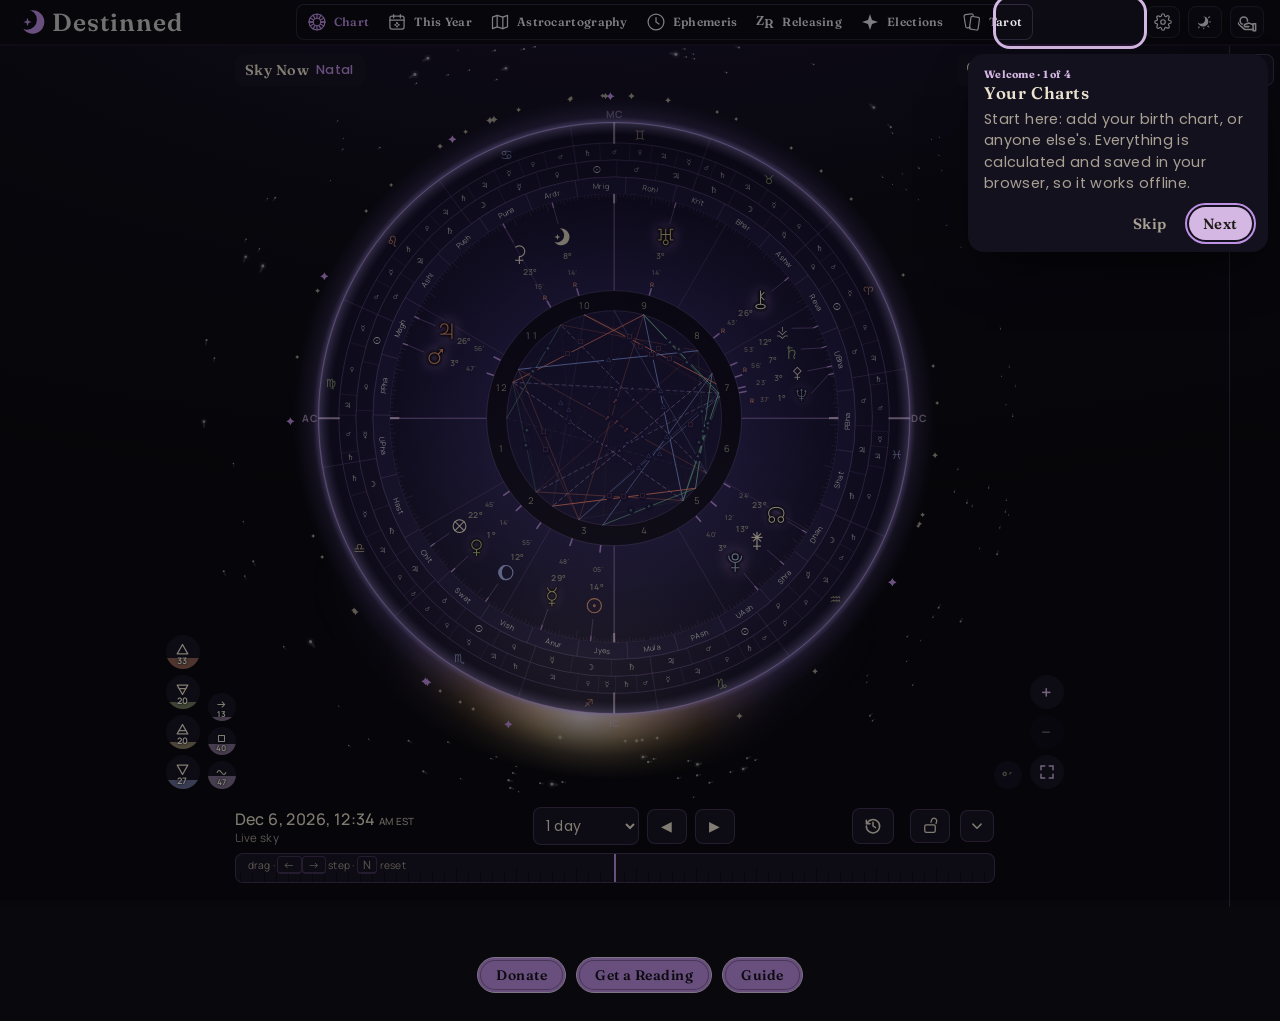
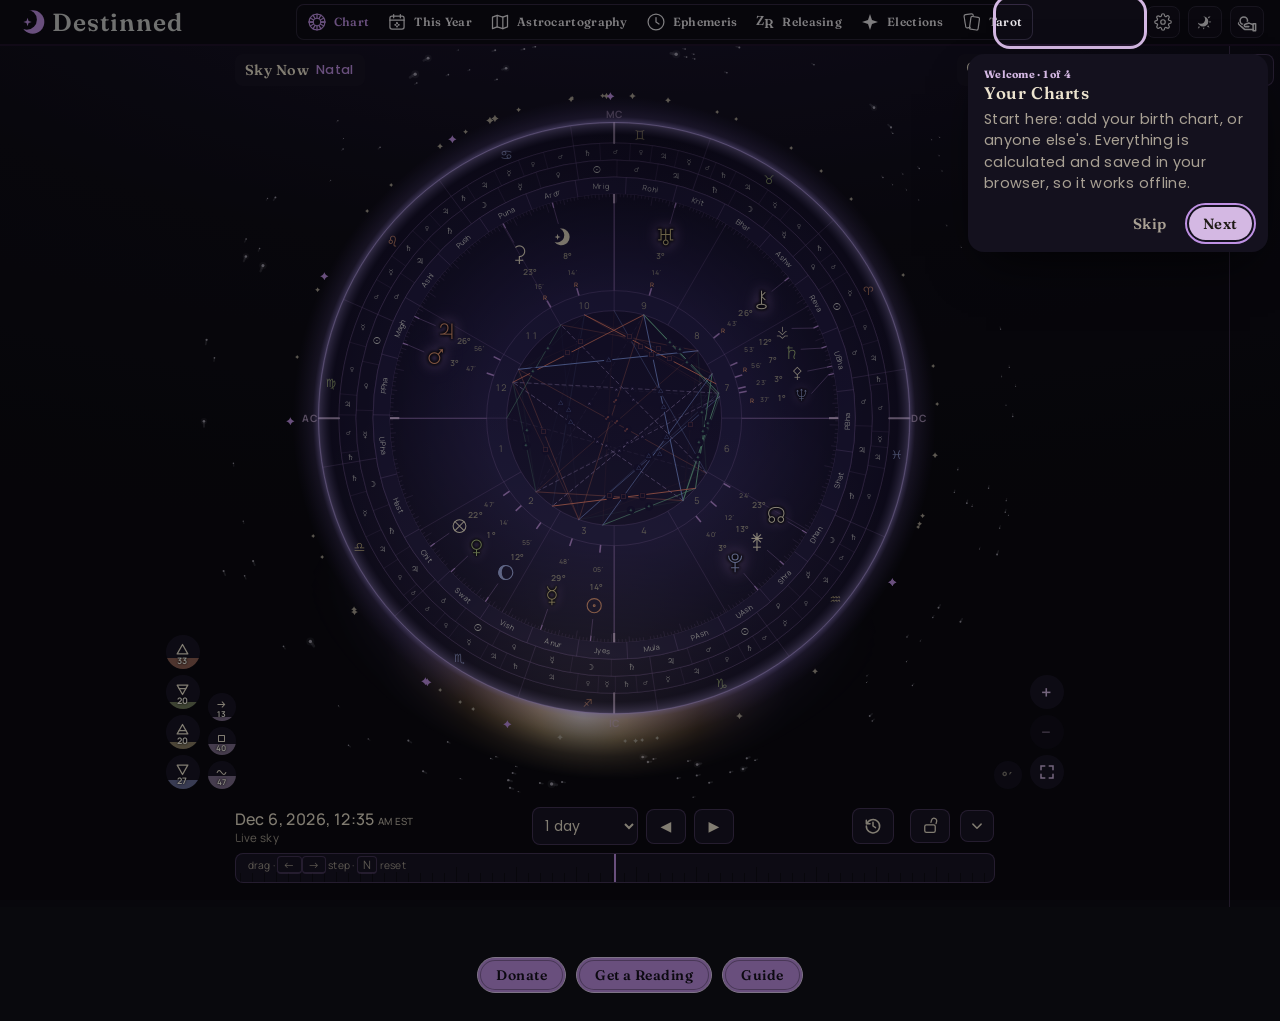
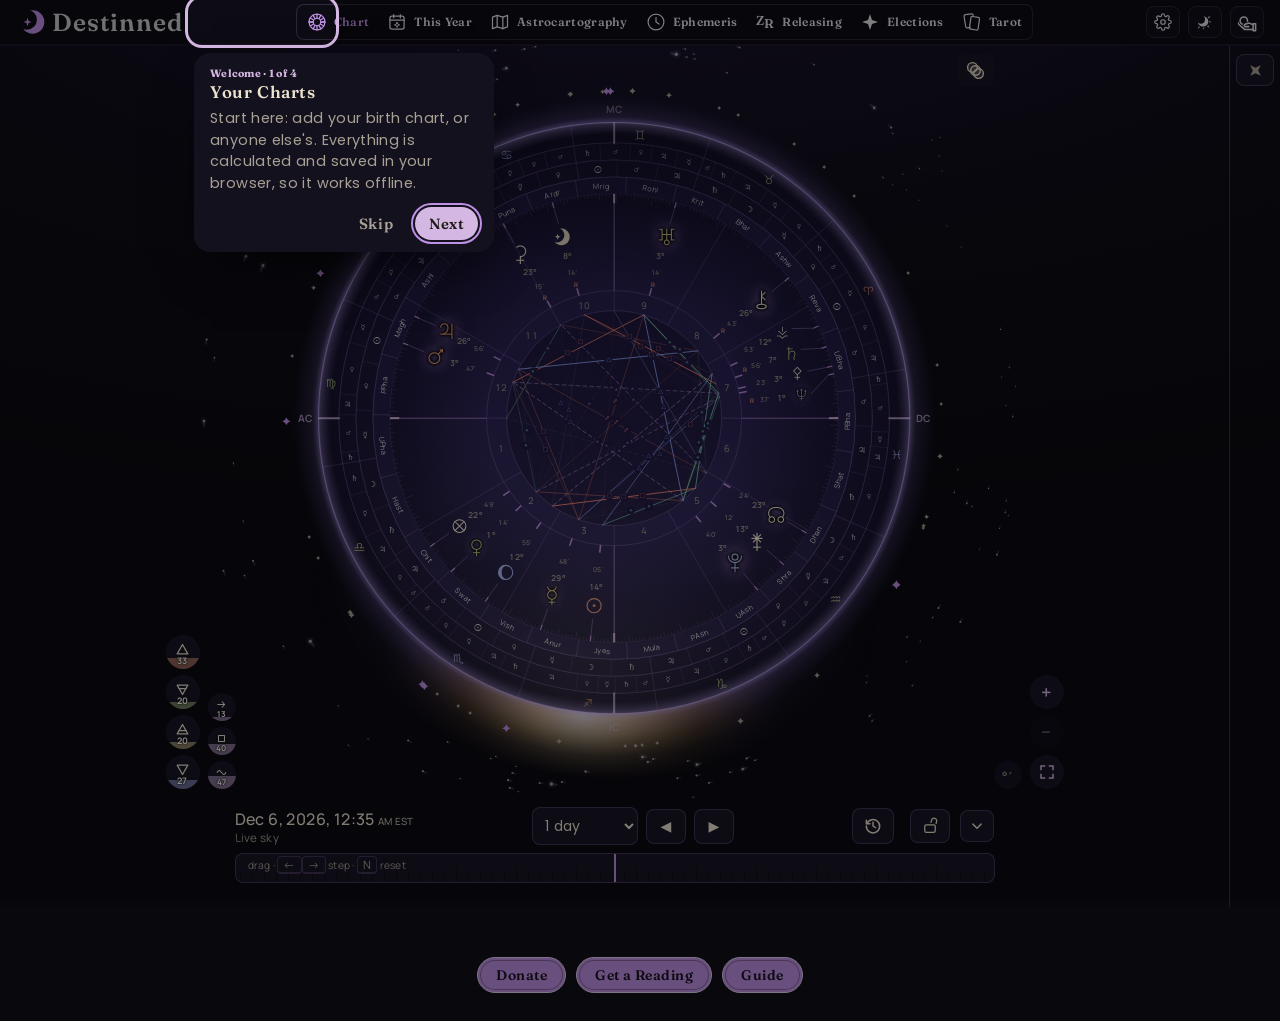
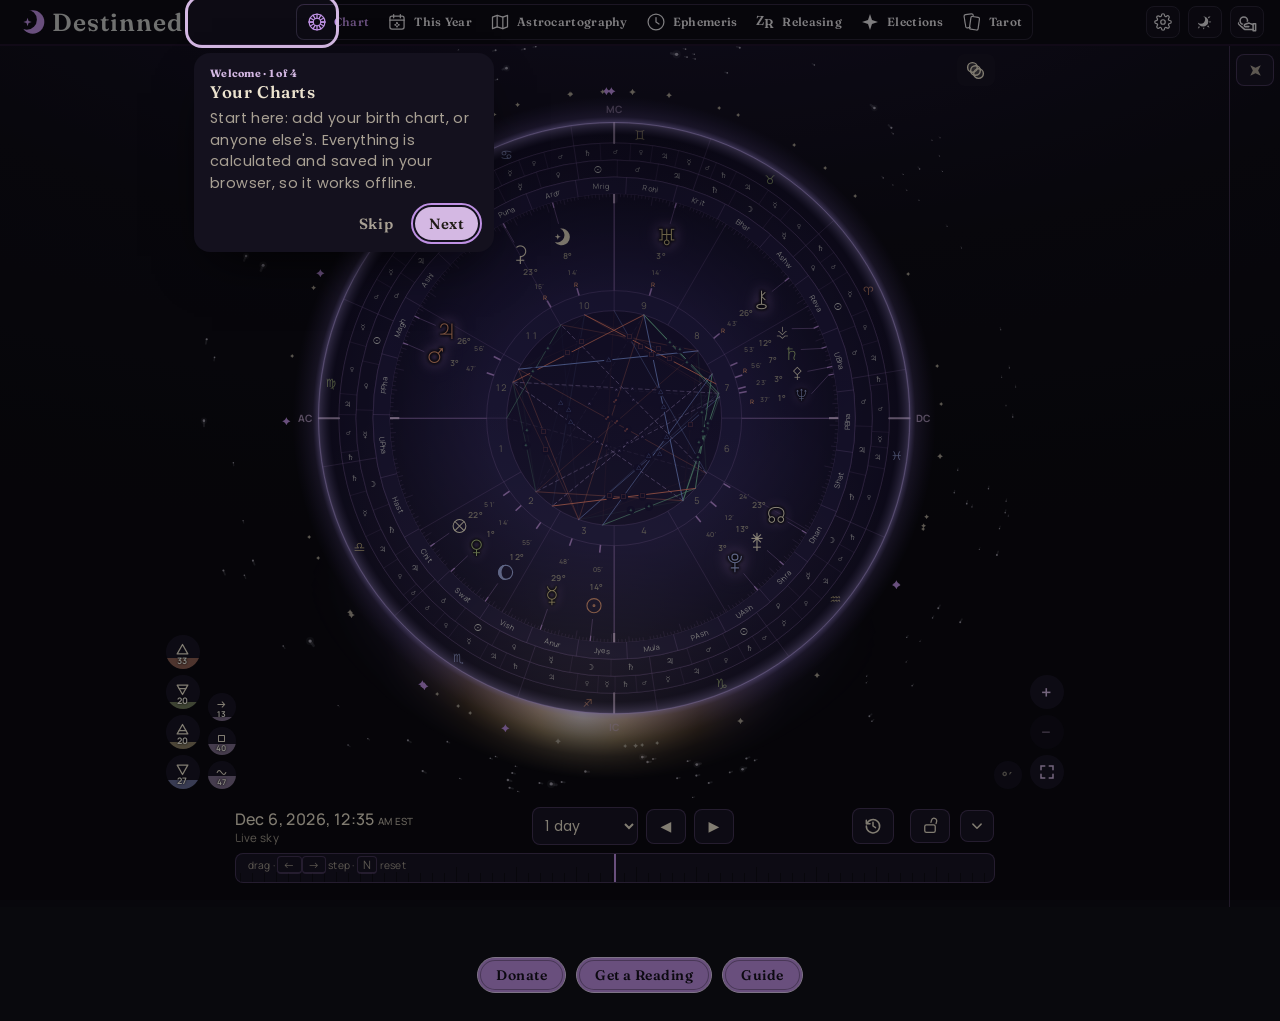
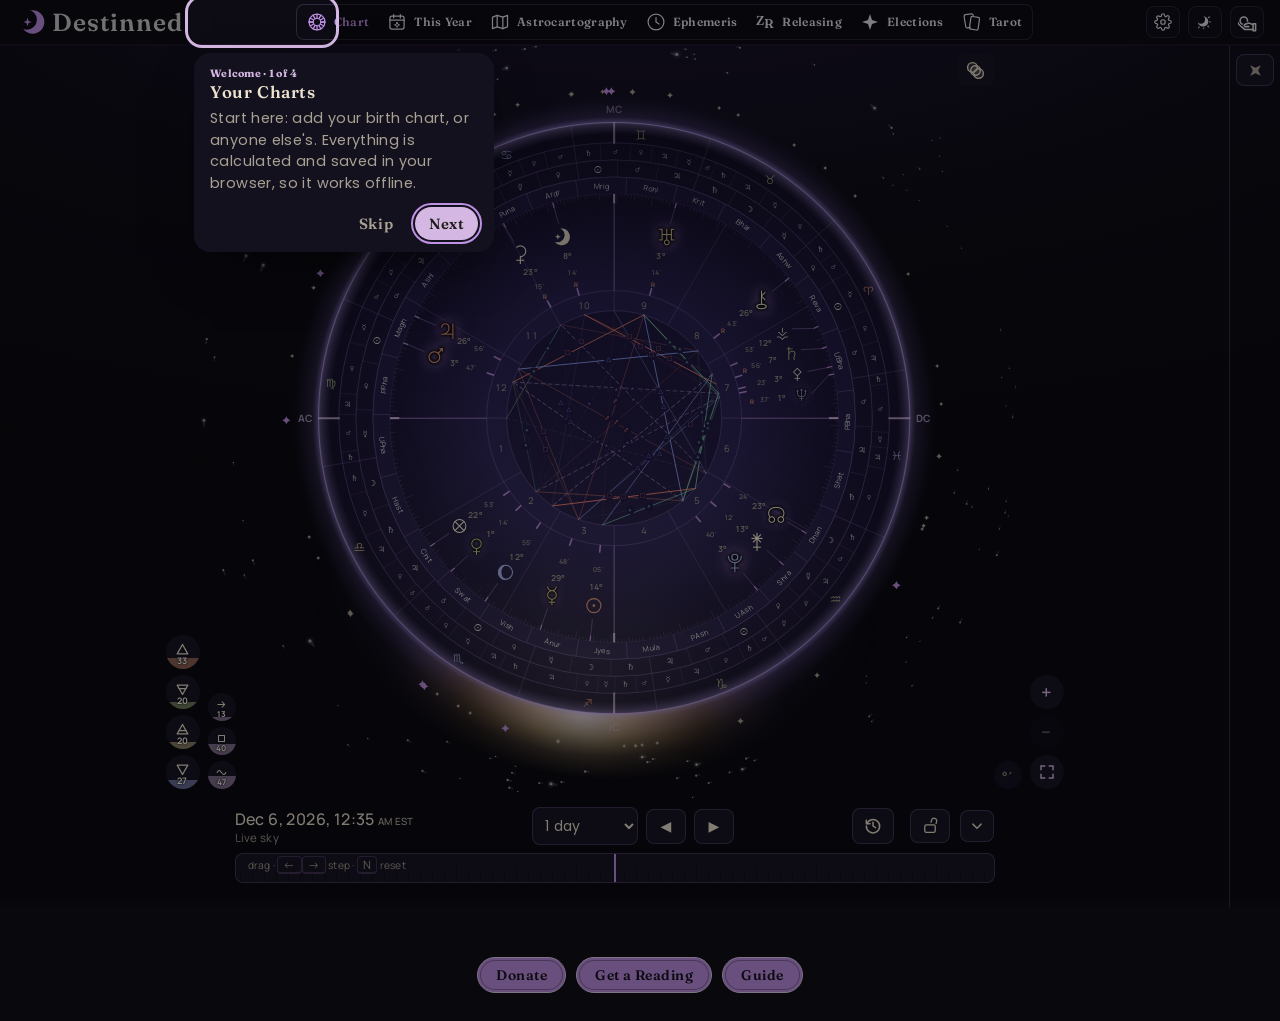
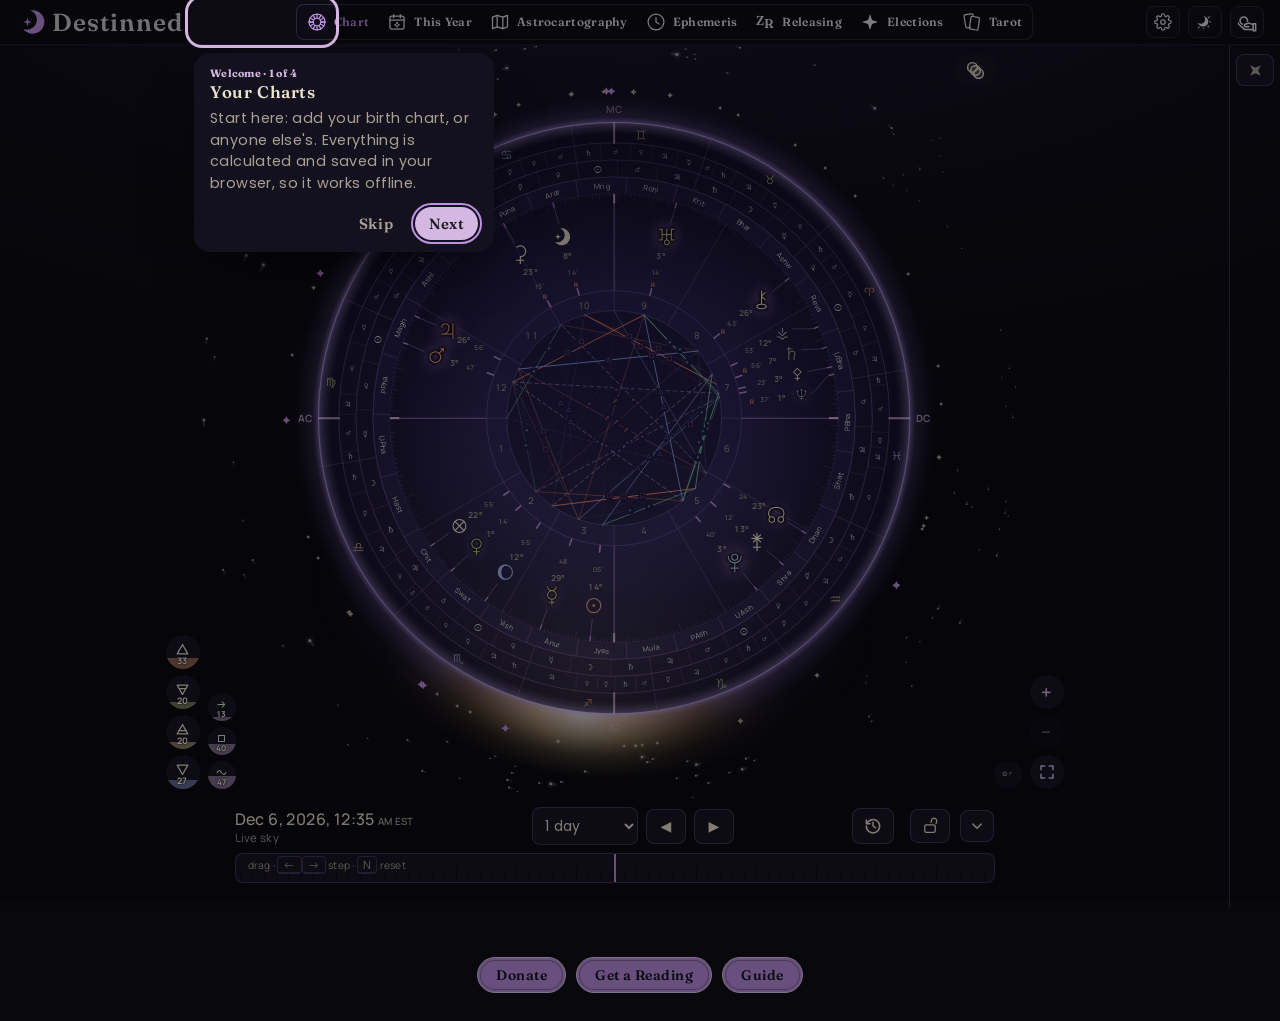
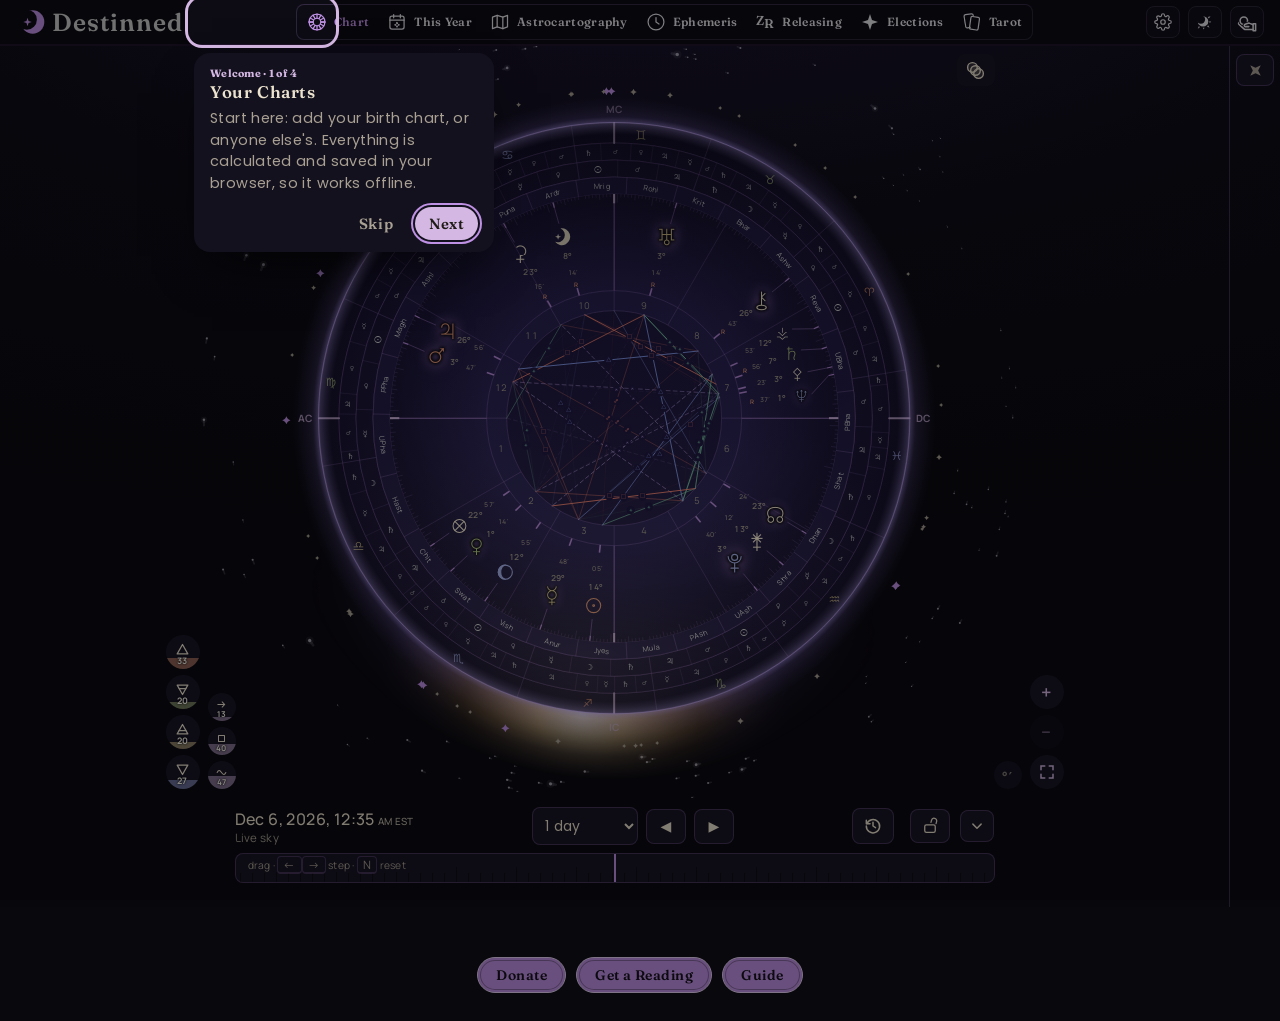
